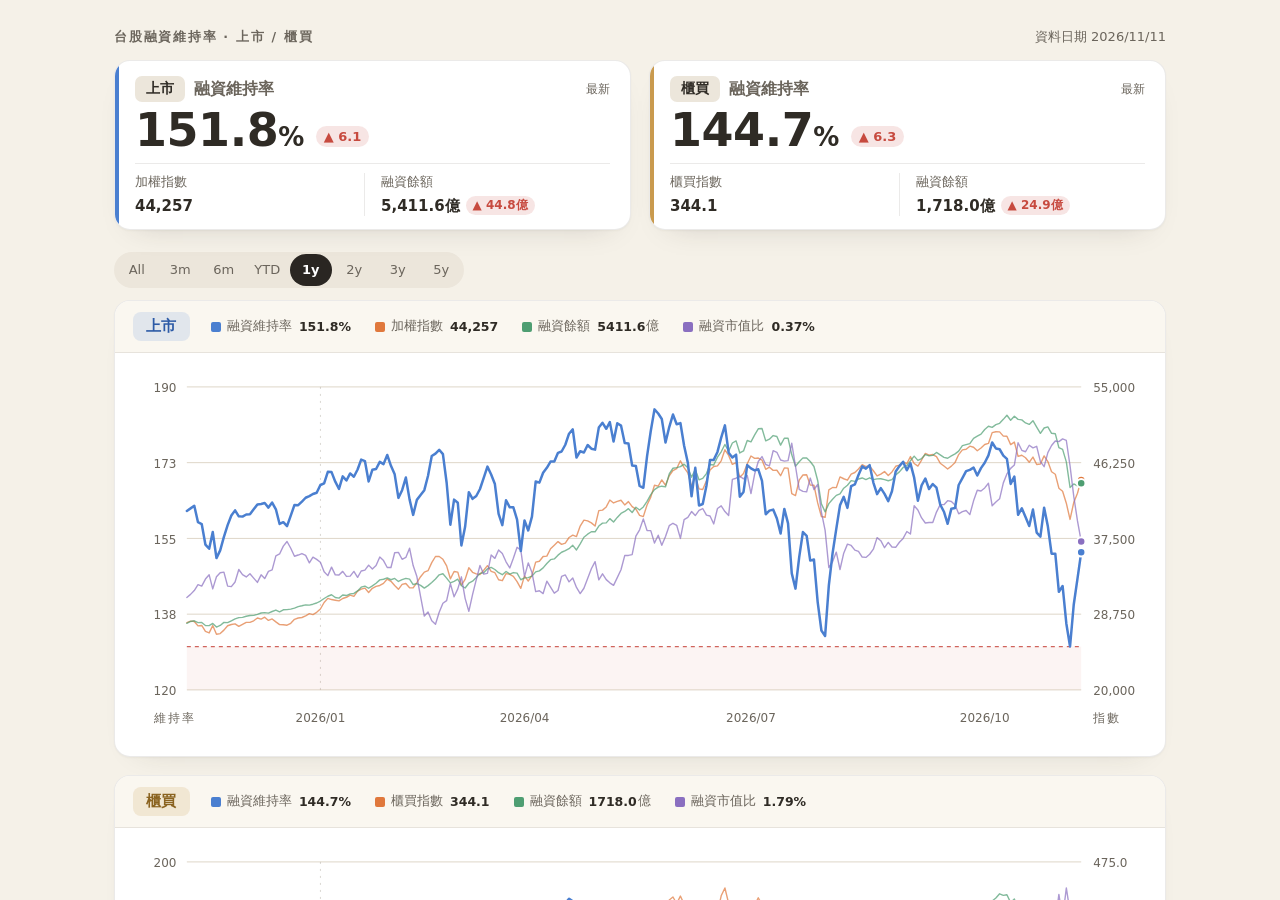
==== index.html @ 6bb7e4ce "Update margin data through 2026-11-11 (verified automatic publication)" ====
<!doctype html>
<html lang="zh-TW">
<head>
<meta charset="utf-8">
<meta name="viewport" content="width=device-width, initial-scale=1">
<meta name="referrer" content="no-referrer">
<meta name="description" content="2017 年起的台股上市與櫃買融資維持率、市場指數及融資餘額走勢。">
<meta http-equiv="Content-Security-Policy" content="default-src 'none'; script-src 'unsafe-inline' 'unsafe-eval' 'wasm-unsafe-eval' blob: data: https://cdnjs.cloudflare.com https://cdn.jsdelivr.net https://esm.sh https://fonts.bunny.net https://fonts.googleapis.com https://fonts.gstatic.com https://unpkg.com; style-src 'unsafe-inline' blob: data: https://cdnjs.cloudflare.com https://cdn.jsdelivr.net https://esm.sh https://fonts.bunny.net https://fonts.googleapis.com https://fonts.gstatic.com https://unpkg.com; img-src blob: data: https://cdnjs.cloudflare.com https://cdn.jsdelivr.net https://esm.sh https://fonts.bunny.net https://fonts.googleapis.com https://fonts.gstatic.com https://unpkg.com; font-src blob: data: https://cdnjs.cloudflare.com https://cdn.jsdelivr.net https://esm.sh https://fonts.bunny.net https://fonts.googleapis.com https://fonts.gstatic.com https://unpkg.com; media-src blob: data: https://cdnjs.cloudflare.com https://cdn.jsdelivr.net https://esm.sh https://fonts.bunny.net https://fonts.googleapis.com https://fonts.gstatic.com https://unpkg.com; worker-src blob:; connect-src blob: data:; frame-src 'self'; object-src 'none'; base-uri 'none'; form-action 'none'">
<title>台股上市櫃融資維持率</title>
<style>:root{color-scheme:light;background:#f5f1e8}html,body{margin:0}body{box-sizing:border-box;padding:0;background:#f5f1e8}iframe{display:block;width:100%;height:100vh;margin:0 auto;border:0;background:#f5f1e8}</style>
</head>
<body>
<iframe sandbox="allow-scripts" referrerpolicy="no-referrer" title="台股上市櫃融資維持率" srcdoc="&lt;!doctype html&gt;
&lt;html lang=&quot;zh-TW&quot;&gt;
&lt;head&gt;
&lt;meta charset=&quot;utf-8&quot;&gt;
&lt;meta name=&quot;viewport&quot; content=&quot;width=device-width, initial-scale=1&quot;&gt;
&lt;meta name=&quot;referrer&quot; content=&quot;no-referrer&quot;&gt;
&lt;meta http-equiv=&quot;Content-Security-Policy&quot; content=&quot;default-src &#x27;none&#x27;; script-src &#x27;unsafe-inline&#x27; &#x27;unsafe-eval&#x27; &#x27;wasm-unsafe-eval&#x27; blob: data: https://cdnjs.cloudflare.com https://cdn.jsdelivr.net https://esm.sh https://fonts.bunny.net https://fonts.googleapis.com https://fonts.gstatic.com https://unpkg.com; style-src &#x27;unsafe-inline&#x27; blob: data: https://cdnjs.cloudflare.com https://cdn.jsdelivr.net https://esm.sh https://fonts.bunny.net https://fonts.googleapis.com https://fonts.gstatic.com https://unpkg.com; img-src blob: data: https://cdnjs.cloudflare.com https://cdn.jsdelivr.net https://esm.sh https://fonts.bunny.net https://fonts.googleapis.com https://fonts.gstatic.com https://unpkg.com; font-src blob: data: https://cdnjs.cloudflare.com https://cdn.jsdelivr.net https://esm.sh https://fonts.bunny.net https://fonts.googleapis.com https://fonts.gstatic.com https://unpkg.com; media-src blob: data: https://cdnjs.cloudflare.com https://cdn.jsdelivr.net https://esm.sh https://fonts.bunny.net https://fonts.googleapis.com https://fonts.gstatic.com https://unpkg.com; worker-src blob:; connect-src blob: data:; frame-src &#x27;none&#x27;; object-src &#x27;none&#x27;; base-uri &#x27;none&#x27;; form-action &#x27;none&#x27;&quot;&gt;
&lt;title&gt;台股上市櫃融資維持率&lt;/title&gt;
&lt;style&gt;
:root { color-scheme: light; background: #f5f1e8 !important; }
  html, body { margin: 0; padding: 0; }
  *, *::before, *::after { box-sizing: border-box; }
  button, input, summary { font: inherit; }
  button:focus-visible, input:focus-visible, summary:focus-visible, a:focus-visible { outline: 2px solid #4a7fd0; outline-offset: 2px; }
  html &gt; body { background: #f5f1e8 !important; }
  #margin-maintenance-history {
    --mmc-page: #f5f1e8;
    --mmc-surface: #ffffff;
    --mmc-surface-soft: #faf7f0;
    --mmc-ink: #2f2b25;
    --mmc-ink-2: #6b655c;
    --mmc-muted: #a69f93;
    --mmc-grid: #ded6c8;
    --mmc-border: rgba(60,50,38,.10);
    --mmc-tint: #ece6db;
    --mmc-tint-hover: #e2dbcd;
    --mmc-active: #2a2622;
    --mmc-active-fg: #ffffff;
    --mmc-blue: #4a7fd0;
    --mmc-orange: #e0783c;
    --mmc-green: #4e9e72;
    --mmc-purple: #8a6fc0;
    --mmc-critical: #d0645c;
    --mmc-up: #c74a3f;
    --mmc-down: #1a9e5f;
    width: 100%; max-width: 1100px; margin: 0 auto; padding: 28px 24px 60px;
    color: var(--mmc-ink); background: var(--mmc-page); border-radius: 0;
    font-family: system-ui, -apple-system, &quot;PingFang TC&quot;, &quot;Segoe UI&quot;, sans-serif;
    font-size: 16px; line-height: normal; -webkit-font-smoothing: antialiased;
  }
  #margin-maintenance-history * { box-sizing: border-box; }
  #margin-maintenance-history .mmc-page-head {
    display: flex; align-items: baseline; justify-content: space-between; flex-wrap: wrap;
    gap: 10px; margin-bottom: 14px;
  }
  #margin-maintenance-history .mmc-kicker {
    color: var(--mmc-ink-2); font-size: 12.5px; font-weight: 600; letter-spacing: .14em;
  }
  #margin-maintenance-history .mmc-updated { color: var(--mmc-ink-2); font-size: 13px; }
  #margin-maintenance-history .mmc-latest-label { margin-left: auto; color: var(--mmc-ink-2); font-size: 12px; white-space: nowrap; }
  #margin-maintenance-history .mmc-stat-row { display: grid; grid-template-columns: 1fr 1fr; gap: 18px; margin-bottom: 22px; }
  #margin-maintenance-history .mmc-stat-card {
    position: relative; min-width: 0; padding: 15px 20px 13px; overflow: hidden;
    border: 1px solid var(--mmc-border); border-radius: 16px; background: var(--mmc-surface);
    box-shadow: 0 1px 2px rgba(47,43,37,.04), 0 14px 30px -22px rgba(47,43,37,.25);
  }
  #margin-maintenance-history .mmc-stat-listed::before,
  #margin-maintenance-history .mmc-stat-tpex::before {
    position: absolute; top: 0; bottom: 0; left: 0; width: 4px; content: &quot;&quot;;
  }
  #margin-maintenance-history .mmc-stat-listed::before { background: var(--mmc-blue); }
  #margin-maintenance-history .mmc-stat-tpex::before { background: #c99a4e; }
  #margin-maintenance-history .mmc-stat-top { display: flex; align-items: center; gap: 9px; margin-bottom: 5px; }
  #margin-maintenance-history .mmc-market-chip {
    padding: 4px 11px; border-radius: 7px; background: var(--mmc-tint);
    color: var(--mmc-ink); font-size: 14px; font-weight: 700;
  }
  #margin-maintenance-history .mmc-stat-label { color: var(--mmc-ink-2); font-size: 16px; font-weight: 600; }
  #margin-maintenance-history .mmc-stat-value-row { display: flex; align-items: flex-end; flex-wrap: wrap; gap: 12px; }
  #margin-maintenance-history .mmc-stat-value {
    font-size: 46px; font-weight: 800; line-height: 1; letter-spacing: -.01em; font-variant-numeric: tabular-nums;
  }
  #margin-maintenance-history .mmc-stat-percent { font-size: 26px; font-weight: 700; }
  #margin-maintenance-history .mmc-delta,
  #margin-maintenance-history .mmc-mini-delta {
    display: inline-flex; align-items: center; border-radius: 999px; font-weight: 700; font-variant-numeric: tabular-nums;
  }
  #margin-maintenance-history .mmc-delta { margin-bottom: 6px; padding: 3px 8px; font-size: 13px; }
  #margin-maintenance-history .mmc-mini-delta {
    flex: 0 0 auto; padding: 2px 7px; font-size: 12px; line-height: 1.2; white-space: nowrap;
  }
  #margin-maintenance-history [data-tone=&quot;up&quot;] { color: var(--mmc-up); background: rgba(199,74,63,.14); }
  #margin-maintenance-history [data-tone=&quot;down&quot;] { color: var(--mmc-down); background: rgba(26,158,95,.14); }
  #margin-maintenance-history [data-tone=&quot;flat&quot;] { color: var(--mmc-muted); background: var(--mmc-tint); }
  #margin-maintenance-history .mmc-stat-metrics { display: flex; margin-top: 10px; padding-top: 9px; border-top: 1px solid var(--mmc-border); }
  #margin-maintenance-history .mmc-stat-metric { display: flex; flex: 1; min-width: 0; flex-direction: column; gap: 4px; }
  #margin-maintenance-history .mmc-stat-metric + .mmc-stat-metric { padding-left: 16px; border-left: 1px solid var(--mmc-border); }
  #margin-maintenance-history .mmc-metric-label { color: var(--mmc-ink-2); font-size: 13px; }
  #margin-maintenance-history .mmc-stat-index,
  #margin-maintenance-history .mmc-stat-balance {
    display: flex; min-height: 21px; align-items: center; gap: 6px;
    color: var(--mmc-ink); font-size: 15px; font-weight: 700; line-height: 1.2; font-variant-numeric: tabular-nums;
  }
  #margin-maintenance-history .mmc-stat-balance strong { font-weight: 700; }
  #margin-maintenance-history .mmc-stat-balance { flex-wrap: wrap; row-gap: 4px; }
  #margin-maintenance-history .mmc-balance-total { white-space: nowrap; }
  #margin-maintenance-history .mmc-toolbar {
    display: flex; align-items: center; justify-content: space-between; flex-wrap: wrap;
    gap: 10px; margin-bottom: 12px;
  }
  #margin-maintenance-history .mmc-segmented { display: grid; grid-template-columns: repeat(8, minmax(0, 1fr)); width: min(100%, 350px); gap: 2px; padding: 2px; border-radius: 999px; background: var(--mmc-tint); }
  #margin-maintenance-history .mmc-segmented button {
    min-width: 0; min-height: 32px; border: 0; border-radius: 999px; padding: 2px; background: transparent;
    color: var(--mmc-ink-2); font-family: inherit; font-size: 13px; line-height: 1.1; cursor: pointer;
    transition: background .15s, color .15s;
  }
  #margin-maintenance-history .mmc-segmented button:hover:not(.btn-primary) { background: var(--mmc-tint-hover); }
  #margin-maintenance-history .mmc-segmented button.btn-primary { background: var(--mmc-active); color: var(--mmc-active-fg); font-weight: 600; }
  #margin-maintenance-history .mmc-segmented-small button { padding: 5px 12px; font-size: 12px; }
  #margin-maintenance-history .mmc-market-section {
    margin: 0 0 18px; padding: 20px 20px 8px; overflow: hidden;
    border: 1px solid var(--mmc-border); border-radius: 16px; background: var(--mmc-surface);
    box-shadow: 0 1px 2px rgba(47,43,37,.04), 0 14px 30px -24px rgba(47,43,37,.20);
  }
  #margin-maintenance-history .mmc-market-meta {
    display: flex; align-items: center; justify-content: flex-start; flex-wrap: wrap; gap: 12px;
    margin: -20px -20px 10px; padding: 11px 18px;
    border-bottom: 1px solid var(--mmc-border); background: var(--mmc-surface-soft);
  }
  #margin-maintenance-history .mmc-market-meta h2 { margin: 0; padding: 5px 13px; border-radius: 8px; background: var(--mmc-tint); color: var(--mmc-ink); font-size: 15px; font-weight: 800; letter-spacing: .03em; }
  #margin-maintenance-history [data-chart=&quot;twse&quot;] .mmc-market-meta h2 { background: rgba(74,127,208,.14); color: #2c5aa6; }
  #margin-maintenance-history [data-chart=&quot;tpex&quot;] .mmc-market-meta h2 { background: rgba(201,154,78,.18); color: #8a6320; }
  #margin-maintenance-history .mmc-summary { display: flex; align-items: center; justify-content: flex-start; flex-wrap: wrap; gap: 6px; color: var(--mmc-ink-2); font-size: 12.5px; font-variant-numeric: tabular-nums; }
  #margin-maintenance-history .mmc-summary span,
  #margin-maintenance-history .mmc-legend-item { display: inline-flex; align-items: center; gap: 6px; }
  #margin-maintenance-history .mmc-legend-item {
    appearance: none; margin: 0; padding: 3px 8px; border: 1px solid transparent; border-radius: 7px;
    color: inherit; background: transparent; font: inherit; font-variant-numeric: inherit; cursor: pointer;
    transition: opacity .16s ease, background-color .16s ease;
  }
  #margin-maintenance-history .mmc-legend-item:hover { background: var(--mmc-surface); }
  #margin-maintenance-history .mmc-legend-item:focus-visible { outline: 2px solid var(--mmc-blue); outline-offset: 2px; }
  #margin-maintenance-history .mmc-legend-item[aria-pressed=&quot;false&quot;] { opacity: .38; }
  #margin-maintenance-history .mmc-summary strong { margin-left: 1px; color: var(--mmc-ink); font-weight: 800; }
  #margin-maintenance-history .mmc-summary .mmc-legend-short { display: none; }
  #margin-maintenance-history .mmc-summary .mmc-balance-reading { gap: 1px; }
  #margin-maintenance-history .mmc-date { color: var(--mmc-muted); }
  #margin-maintenance-history .mmc-visually-hidden { position: absolute; width: 1px; height: 1px; padding: 0; margin: -1px; overflow: hidden; clip: rect(0 0 0 0); white-space: nowrap; border: 0; }
  #margin-maintenance-history .mmc-swatch { width: 10px; height: 10px; flex: none; border-radius: 2px; }
  #margin-maintenance-history .mmc-maint { background: var(--mmc-blue); }
  #margin-maintenance-history .mmc-index { background: var(--mmc-orange); }
  #margin-maintenance-history .mmc-balance { background: var(--mmc-green); }
  #margin-maintenance-history .mmc-ratio { background: var(--mmc-purple); }
  #margin-maintenance-history .mmc-plot { position: relative; width: 100%; }
  #margin-maintenance-history .mmc-chart { display: block; width: 100%; height: auto; overflow: visible; }
  #margin-maintenance-history .mmc-grid-line { stroke: var(--mmc-grid); stroke-width: 1; vector-effect: non-scaling-stroke; }
  #margin-maintenance-history .mmc-year-line { stroke: var(--mmc-muted); stroke-width: 1; stroke-dasharray: 2 5; opacity: .42; vector-effect: non-scaling-stroke; }
  #margin-maintenance-history .mmc-axis-label { fill: var(--mmc-ink-2); font-size: var(--mmc-axis-font, 9px); font-weight: 400; font-variant-numeric: tabular-nums; }
  #margin-maintenance-history .mmc-axis-title { fill: var(--mmc-ink-2); font-size: var(--mmc-axis-font, 9px); font-weight: 400; letter-spacing: .18em; }
  #margin-maintenance-history .mmc-line { fill: none; stroke-width: 1.3; stroke-linejoin: round; stroke-linecap: round; vector-effect: non-scaling-stroke; }
  #margin-maintenance-history .mmc-line-maint { stroke: var(--mmc-blue); stroke-width: 2.4; }
  #margin-maintenance-history .mmc-line-index { stroke: var(--mmc-orange); opacity: .7; }
  #margin-maintenance-history .mmc-line-balance { stroke: var(--mmc-green); opacity: .7; }
  #margin-maintenance-history .mmc-line-ratio { stroke: var(--mmc-purple); opacity: .7; }
  #margin-maintenance-history .mmc-risk-zone { fill: rgba(208,100,92,.07); }
  #margin-maintenance-history .mmc-alert-line { stroke: var(--mmc-critical); stroke-width: 1.2; stroke-dasharray: 4 4; vector-effect: non-scaling-stroke; }
  #margin-maintenance-history .mmc-warn-label { fill: var(--mmc-critical); font-size: 11px; font-weight: 600; }
  #margin-maintenance-history .mmc-dot { stroke: var(--mmc-surface); stroke-width: 2; vector-effect: non-scaling-stroke; }
  #margin-maintenance-history .mmc-dot-maint { fill: var(--mmc-blue); }
  #margin-maintenance-history .mmc-dot-index { fill: var(--mmc-orange); }
  #margin-maintenance-history .mmc-dot-balance { fill: var(--mmc-green); }
  #margin-maintenance-history .mmc-dot-ratio { fill: var(--mmc-purple); }
  #margin-maintenance-history .mmc-crosshair { stroke: var(--mmc-ink-2); stroke-width: 1; stroke-dasharray: 3 3; opacity: 0; }
  #margin-maintenance-history .mmc-hit {
    fill: transparent; cursor: crosshair; touch-action: pan-y; user-select: none; -webkit-user-select: none; -webkit-touch-callout: none;
  }
  #margin-maintenance-history .mmc-tooltip {
    position: fixed; left: 0; top: 0; z-index: 100; min-width: 8rem; padding: 6px 8px; visibility: hidden;
    border-radius: 7px; background: var(--mmc-ink); color: #fff; box-shadow: 0 6px 16px rgba(0,0,0,.16);
    font-size: 13px; line-height: 1.5; font-variant-numeric: tabular-nums; white-space: nowrap; pointer-events: none;
  }
  #margin-maintenance-history .mmc-tooltip strong { font-size: 13px; color: #fff; }
  @media (min-width: 701px) {
    #margin-maintenance-history .mmc-line { stroke-width: 1.4; }
    #margin-maintenance-history .mmc-line-maint { stroke-width: 2.5; }
    #margin-maintenance-history .mmc-dot { r: 3.2px; }
  }
  @media (max-width: 700px) {
    #margin-maintenance-history { padding: 24px 12px 40px; }
    #margin-maintenance-history .mmc-stat-card { padding: 15px 16px 13px; }
    #margin-maintenance-history .mmc-axis-title { display: none; }
    #margin-maintenance-history .mmc-market-section { padding: 16px 10px 10px; }
    #margin-maintenance-history .mmc-market-meta {
      display: grid; grid-template-columns: auto minmax(0, 1fr); align-items: start; justify-content: stretch; gap: 0 8px;
      margin: -16px -10px 10px; padding: 10px;
    }
    #margin-maintenance-history .mmc-market-meta h2 { grid-column: 1; grid-row: 1; }
    #margin-maintenance-history .mmc-summary {
      display: grid; grid-column: 2; grid-template-columns: repeat(2, minmax(0, 1fr));
      justify-content: stretch; gap: 0 8px; width: 100%;
    }
    #margin-maintenance-history .mmc-legend-item { min-width: 0; min-height: 32px; padding: 4px 2px; line-height: 1.1; white-space: nowrap; }
    #margin-maintenance-history .mmc-summary .mmc-legend-long { display: none; }
    #margin-maintenance-history .mmc-summary .mmc-legend-short { display: inline; }
    #margin-maintenance-history .mmc-axis-label { font-weight: 500; }
  }
  @media (max-width: 640px) {
    #margin-maintenance-history .mmc-stat-row { grid-template-columns: 1fr; }
  }
  @media (max-width: 360px) {
    #margin-maintenance-history .mmc-market-meta { grid-template-columns: auto minmax(0, 1fr); gap: 0 4px; }
    #margin-maintenance-history .mmc-market-meta h2 { padding: 4px 8px; font-size: 13px; }
    #margin-maintenance-history .mmc-summary {
      min-width: 0; grid-template-columns: repeat(2, minmax(0, 1fr)); gap: 0 4px; font-size: 11.5px;
    }
    #margin-maintenance-history .mmc-summary span,
    #margin-maintenance-history .mmc-legend-item { gap: 3px; }
    #margin-maintenance-history .mmc-legend-item { padding: 1px; }
    #margin-maintenance-history .mmc-swatch { width: 8px; height: 8px; }
  }

&lt;/style&gt;
&lt;/head&gt;
&lt;body&gt;
&lt;div id=&quot;margin-maintenance-history&quot;&gt;
  &lt;header class=&quot;mmc-page-head&quot;&gt;
    &lt;div class=&quot;mmc-kicker&quot;&gt;台股融資維持率 · 上市 / 櫃買&lt;/div&gt;
    &lt;div class=&quot;mmc-updated&quot;&gt;資料日期 2026/11/11&lt;/div&gt;
  &lt;/header&gt;

  &lt;div class=&quot;mmc-stat-row&quot; aria-label=&quot;最新數值&quot;&gt;
    &lt;article class=&quot;mmc-stat-card mmc-stat-listed&quot;&gt;
      &lt;div class=&quot;mmc-stat-top&quot;&gt;
        &lt;span class=&quot;mmc-market-chip&quot;&gt;上市&lt;/span&gt;
        &lt;span class=&quot;mmc-stat-label&quot;&gt;融資維持率&lt;/span&gt;
        &lt;span class=&quot;mmc-latest-label&quot;&gt;最新&lt;/span&gt;
      &lt;/div&gt;
      &lt;div class=&quot;mmc-stat-value-row&quot;&gt;
        &lt;div class=&quot;mmc-stat-value&quot;&gt;&lt;span data-role=&quot;stat-maint-value&quot;&gt;151.8&lt;/span&gt;&lt;span class=&quot;mmc-stat-percent&quot;&gt;%&lt;/span&gt;&lt;/div&gt;
        &lt;span class=&quot;mmc-delta&quot; data-tone=&quot;up&quot; data-role=&quot;maint-delta&quot;&gt;▲ 6.1&lt;/span&gt;
      &lt;/div&gt;
      &lt;div class=&quot;mmc-stat-metrics&quot;&gt;
        &lt;div class=&quot;mmc-stat-metric&quot;&gt;
          &lt;span class=&quot;mmc-metric-label&quot;&gt;加權指數&lt;/span&gt;
          &lt;span class=&quot;mmc-stat-index&quot;&gt;44,257&lt;/span&gt;
        &lt;/div&gt;
        &lt;div class=&quot;mmc-stat-metric&quot;&gt;
          &lt;span class=&quot;mmc-metric-label&quot;&gt;融資餘額&lt;/span&gt;
          &lt;span class=&quot;mmc-stat-balance&quot;&gt;&lt;span class=&quot;mmc-balance-total&quot;&gt;&lt;strong data-role=&quot;stat-balance-value&quot;&gt;5,411.6&lt;/strong&gt;億&lt;/span&gt;&lt;span class=&quot;mmc-mini-delta&quot; data-tone=&quot;up&quot; data-role=&quot;balance-delta&quot;&gt;▲ 44.8億&lt;/span&gt;&lt;/span&gt;
        &lt;/div&gt;
      &lt;/div&gt;
    &lt;/article&gt;
    &lt;article class=&quot;mmc-stat-card mmc-stat-tpex&quot;&gt;
      &lt;div class=&quot;mmc-stat-top&quot;&gt;
        &lt;span class=&quot;mmc-market-chip&quot;&gt;櫃買&lt;/span&gt;
        &lt;span class=&quot;mmc-stat-label&quot;&gt;融資維持率&lt;/span&gt;
        &lt;span class=&quot;mmc-latest-label&quot;&gt;最新&lt;/span&gt;
      &lt;/div&gt;
      &lt;div class=&quot;mmc-stat-value-row&quot;&gt;
        &lt;div class=&quot;mmc-stat-value&quot;&gt;&lt;span data-role=&quot;stat-maint-value&quot;&gt;144.7&lt;/span&gt;&lt;span class=&quot;mmc-stat-percent&quot;&gt;%&lt;/span&gt;&lt;/div&gt;
        &lt;span class=&quot;mmc-delta&quot; data-tone=&quot;up&quot; data-role=&quot;maint-delta&quot;&gt;▲ 6.3&lt;/span&gt;
      &lt;/div&gt;
      &lt;div class=&quot;mmc-stat-metrics&quot;&gt;
        &lt;div class=&quot;mmc-stat-metric&quot;&gt;
          &lt;span class=&quot;mmc-metric-label&quot;&gt;櫃買指數&lt;/span&gt;
          &lt;span class=&quot;mmc-stat-index&quot;&gt;344.1&lt;/span&gt;
        &lt;/div&gt;
        &lt;div class=&quot;mmc-stat-metric&quot;&gt;
          &lt;span class=&quot;mmc-metric-label&quot;&gt;融資餘額&lt;/span&gt;
          &lt;span class=&quot;mmc-stat-balance&quot;&gt;&lt;span class=&quot;mmc-balance-total&quot;&gt;&lt;strong data-role=&quot;stat-balance-value&quot;&gt;1,718.0&lt;/strong&gt;億&lt;/span&gt;&lt;span class=&quot;mmc-mini-delta&quot; data-tone=&quot;up&quot; data-role=&quot;balance-delta&quot;&gt;▲ 24.9億&lt;/span&gt;&lt;/span&gt;
        &lt;/div&gt;
      &lt;/div&gt;
    &lt;/article&gt;
  &lt;/div&gt;

  &lt;div class=&quot;mmc-toolbar&quot;&gt;
    &lt;div class=&quot;mmc-segmented&quot; role=&quot;group&quot; aria-label=&quot;期間&quot;&gt;
      &lt;button type=&quot;button&quot; class=&quot;btn&quot; data-range=&quot;all&quot; aria-pressed=&quot;false&quot;&gt;All&lt;/button&gt;
      &lt;button type=&quot;button&quot; class=&quot;btn&quot; data-range=&quot;3m&quot; aria-pressed=&quot;false&quot;&gt;3m&lt;/button&gt;
      &lt;button type=&quot;button&quot; class=&quot;btn&quot; data-range=&quot;6m&quot; aria-pressed=&quot;false&quot;&gt;6m&lt;/button&gt;
      &lt;button type=&quot;button&quot; class=&quot;btn&quot; data-range=&quot;ytd&quot; aria-pressed=&quot;false&quot;&gt;YTD&lt;/button&gt;
      &lt;button type=&quot;button&quot; class=&quot;btn btn-primary&quot; data-range=&quot;1y&quot; aria-pressed=&quot;true&quot;&gt;1y&lt;/button&gt;
      &lt;button type=&quot;button&quot; class=&quot;btn&quot; data-range=&quot;2y&quot; aria-pressed=&quot;false&quot;&gt;2y&lt;/button&gt;
      &lt;button type=&quot;button&quot; class=&quot;btn&quot; data-range=&quot;3y&quot; aria-pressed=&quot;false&quot;&gt;3y&lt;/button&gt;
      &lt;button type=&quot;button&quot; class=&quot;btn&quot; data-range=&quot;5y&quot; aria-pressed=&quot;false&quot;&gt;5y&lt;/button&gt;
    &lt;/div&gt;
  &lt;/div&gt;

  &lt;section class=&quot;mmc-market-section&quot; data-chart=&quot;twse&quot; aria-labelledby=&quot;mmc-twse-heading&quot;&gt;
    &lt;div class=&quot;mmc-market-meta&quot;&gt;
      &lt;h2 id=&quot;mmc-twse-heading&quot;&gt;上市&lt;/h2&gt;
      &lt;div class=&quot;mmc-summary&quot; aria-label=&quot;上市圖例與目前數值&quot;&gt;
        &lt;span data-role=&quot;date&quot; class=&quot;mmc-date mmc-visually-hidden&quot;&gt;2026/11/11&lt;/span&gt;
        &lt;button type=&quot;button&quot; class=&quot;mmc-legend-item&quot; data-series=&quot;maint&quot; aria-pressed=&quot;true&quot; aria-label=&quot;切換上市融資維持率&quot;&gt;&lt;i class=&quot;mmc-swatch mmc-maint&quot;&gt;&lt;/i&gt;&lt;span class=&quot;mmc-legend-long&quot;&gt;融資維持率&lt;/span&gt;&lt;span class=&quot;mmc-legend-short&quot;&gt;維持率&lt;/span&gt;&lt;strong data-role=&quot;maint-value&quot;&gt;151.8%&lt;/strong&gt;&lt;/button&gt;
        &lt;button type=&quot;button&quot; class=&quot;mmc-legend-item&quot; data-series=&quot;index&quot; aria-pressed=&quot;true&quot; aria-label=&quot;切換加權指數&quot;&gt;&lt;i class=&quot;mmc-swatch mmc-index&quot;&gt;&lt;/i&gt;&lt;span class=&quot;mmc-legend-long&quot;&gt;加權指數&lt;/span&gt;&lt;span class=&quot;mmc-legend-short&quot;&gt;指數&lt;/span&gt;&lt;strong data-role=&quot;index-value&quot;&gt;44,257&lt;/strong&gt;&lt;/button&gt;
        &lt;button type=&quot;button&quot; class=&quot;mmc-legend-item&quot; data-series=&quot;balance&quot; aria-pressed=&quot;true&quot; aria-label=&quot;切換上市融資餘額&quot;&gt;&lt;i class=&quot;mmc-swatch mmc-balance&quot;&gt;&lt;/i&gt;&lt;span class=&quot;mmc-legend-long&quot;&gt;融資餘額&lt;/span&gt;&lt;span class=&quot;mmc-legend-short&quot;&gt;餘額&lt;/span&gt;&lt;span class=&quot;mmc-balance-reading&quot;&gt;&lt;strong data-role=&quot;balance-value&quot;&gt;5411.6&lt;/strong&gt;億&lt;/span&gt;&lt;/button&gt;
        &lt;button type=&quot;button&quot; class=&quot;mmc-legend-item&quot; data-series=&quot;ratio&quot; aria-pressed=&quot;true&quot; aria-label=&quot;切換上市融資市值比&quot;&gt;&lt;i class=&quot;mmc-swatch mmc-ratio&quot;&gt;&lt;/i&gt;&lt;span class=&quot;mmc-legend-long&quot;&gt;融資市值比&lt;/span&gt;&lt;span class=&quot;mmc-legend-short&quot;&gt;市值比&lt;/span&gt;&lt;strong data-role=&quot;ratio-value&quot;&gt;0.37%&lt;/strong&gt;&lt;/button&gt;
      &lt;/div&gt;
    &lt;/div&gt;
    &lt;div class=&quot;mmc-plot&quot; data-role=&quot;plot&quot;&gt;
      &lt;svg class=&quot;mmc-chart&quot; data-role=&quot;svg&quot; viewBox=&quot;0 0 760 300&quot; role=&quot;img&quot; aria-label=&quot;上市融資維持率、加權指數、融資餘額與融資市值比走勢&quot; aria-describedby=&quot;mmc-twse-desc&quot;&gt;
        &lt;desc id=&quot;mmc-twse-desc&quot;&gt;上市融資維持率估值、加權指數、融資餘額與融資市值比，自2017年7月3日起。&lt;/desc&gt;
        &lt;g data-role=&quot;grid&quot;&gt;&lt;/g&gt;&lt;g data-role=&quot;axes&quot;&gt;&lt;/g&gt;
        &lt;rect data-role=&quot;risk-zone&quot; class=&quot;mmc-risk-zone&quot;&gt;&lt;/rect&gt;
        &lt;line data-role=&quot;alert-line&quot; class=&quot;mmc-alert-line&quot;&gt;&lt;/line&gt;
        &lt;text data-role=&quot;alert-label&quot; class=&quot;mmc-warn-label&quot;&gt;&lt;/text&gt;
        &lt;path data-role=&quot;index-path&quot; class=&quot;mmc-line mmc-line-index&quot;&gt;&lt;/path&gt;
        &lt;path data-role=&quot;balance-path&quot; class=&quot;mmc-line mmc-line-balance&quot;&gt;&lt;/path&gt;
        &lt;path data-role=&quot;ratio-path&quot; class=&quot;mmc-line mmc-line-ratio&quot;&gt;&lt;/path&gt;
        &lt;path data-role=&quot;maint-path&quot; class=&quot;mmc-line mmc-line-maint&quot;&gt;&lt;/path&gt;
        &lt;circle data-role=&quot;index-dot&quot; class=&quot;mmc-dot mmc-dot-index&quot; r=&quot;4&quot;&gt;&lt;/circle&gt;
        &lt;circle data-role=&quot;balance-dot&quot; class=&quot;mmc-dot mmc-dot-balance&quot; r=&quot;4&quot;&gt;&lt;/circle&gt;
        &lt;circle data-role=&quot;ratio-dot&quot; class=&quot;mmc-dot mmc-dot-ratio&quot; r=&quot;4&quot;&gt;&lt;/circle&gt;
        &lt;circle data-role=&quot;maint-dot&quot; class=&quot;mmc-dot mmc-dot-maint&quot; r=&quot;5&quot;&gt;&lt;/circle&gt;
        &lt;line data-role=&quot;crosshair&quot; class=&quot;mmc-crosshair&quot;&gt;&lt;/line&gt;
        &lt;rect data-role=&quot;hit&quot; class=&quot;mmc-hit&quot; x=&quot;58&quot; y=&quot;18&quot; width=&quot;644&quot; height=&quot;228&quot;&gt;&lt;/rect&gt;
      &lt;/svg&gt;
      &lt;div data-role=&quot;tooltip&quot; class=&quot;mmc-tooltip&quot; aria-hidden=&quot;true&quot;&gt;&lt;/div&gt;
    &lt;/div&gt;
  &lt;/section&gt;

  &lt;section class=&quot;mmc-market-section&quot; data-chart=&quot;tpex&quot; aria-labelledby=&quot;mmc-tpex-heading&quot;&gt;
    &lt;div class=&quot;mmc-market-meta&quot;&gt;
      &lt;h2 id=&quot;mmc-tpex-heading&quot;&gt;櫃買&lt;/h2&gt;
      &lt;div class=&quot;mmc-summary&quot; aria-label=&quot;櫃買圖例與目前數值&quot;&gt;
        &lt;span data-role=&quot;date&quot; class=&quot;mmc-date mmc-visually-hidden&quot;&gt;2026/11/11&lt;/span&gt;
        &lt;button type=&quot;button&quot; class=&quot;mmc-legend-item&quot; data-series=&quot;maint&quot; aria-pressed=&quot;true&quot; aria-label=&quot;切換櫃買融資維持率&quot;&gt;&lt;i class=&quot;mmc-swatch mmc-maint&quot;&gt;&lt;/i&gt;&lt;span class=&quot;mmc-legend-long&quot;&gt;融資維持率&lt;/span&gt;&lt;span class=&quot;mmc-legend-short&quot;&gt;維持率&lt;/span&gt;&lt;strong data-role=&quot;maint-value&quot;&gt;144.7%&lt;/strong&gt;&lt;/button&gt;
        &lt;button type=&quot;button&quot; class=&quot;mmc-legend-item&quot; data-series=&quot;index&quot; aria-pressed=&quot;true&quot; aria-label=&quot;切換櫃買指數&quot;&gt;&lt;i class=&quot;mmc-swatch mmc-index&quot;&gt;&lt;/i&gt;&lt;span class=&quot;mmc-legend-long&quot;&gt;櫃買指數&lt;/span&gt;&lt;span class=&quot;mmc-legend-short&quot;&gt;指數&lt;/span&gt;&lt;strong data-role=&quot;index-value&quot;&gt;344.1&lt;/strong&gt;&lt;/button&gt;
        &lt;button type=&quot;button&quot; class=&quot;mmc-legend-item&quot; data-series=&quot;balance&quot; aria-pressed=&quot;true&quot; aria-label=&quot;切換櫃買融資餘額&quot;&gt;&lt;i class=&quot;mmc-swatch mmc-balance&quot;&gt;&lt;/i&gt;&lt;span class=&quot;mmc-legend-long&quot;&gt;融資餘額&lt;/span&gt;&lt;span class=&quot;mmc-legend-short&quot;&gt;餘額&lt;/span&gt;&lt;span class=&quot;mmc-balance-reading&quot;&gt;&lt;strong data-role=&quot;balance-value&quot;&gt;1718.0&lt;/strong&gt;億&lt;/span&gt;&lt;/button&gt;
        &lt;button type=&quot;button&quot; class=&quot;mmc-legend-item&quot; data-series=&quot;ratio&quot; aria-pressed=&quot;true&quot; aria-label=&quot;切換櫃買融資市值比&quot;&gt;&lt;i class=&quot;mmc-swatch mmc-ratio&quot;&gt;&lt;/i&gt;&lt;span class=&quot;mmc-legend-long&quot;&gt;融資市值比&lt;/span&gt;&lt;span class=&quot;mmc-legend-short&quot;&gt;市值比&lt;/span&gt;&lt;strong data-role=&quot;ratio-value&quot;&gt;1.79%&lt;/strong&gt;&lt;/button&gt;
      &lt;/div&gt;
    &lt;/div&gt;
    &lt;div class=&quot;mmc-plot&quot; data-role=&quot;plot&quot;&gt;
      &lt;svg class=&quot;mmc-chart&quot; data-role=&quot;svg&quot; viewBox=&quot;0 0 760 300&quot; role=&quot;img&quot; aria-label=&quot;櫃買融資維持率、櫃買指數、融資餘額與融資市值比走勢&quot; aria-describedby=&quot;mmc-tpex-desc&quot;&gt;
        &lt;desc id=&quot;mmc-tpex-desc&quot;&gt;櫃買融資維持率估值、櫃買指數、融資餘額與融資市值比，自2017年7月3日起。&lt;/desc&gt;
        &lt;g data-role=&quot;grid&quot;&gt;&lt;/g&gt;&lt;g data-role=&quot;axes&quot;&gt;&lt;/g&gt;
        &lt;rect data-role=&quot;risk-zone&quot; class=&quot;mmc-risk-zone&quot;&gt;&lt;/rect&gt;
        &lt;line data-role=&quot;alert-line&quot; class=&quot;mmc-alert-line&quot;&gt;&lt;/line&gt;
        &lt;text data-role=&quot;alert-label&quot; class=&quot;mmc-warn-label&quot;&gt;&lt;/text&gt;
        &lt;path data-role=&quot;index-path&quot; class=&quot;mmc-line mmc-line-index&quot;&gt;&lt;/path&gt;
        &lt;path data-role=&quot;balance-path&quot; class=&quot;mmc-line mmc-line-balance&quot;&gt;&lt;/path&gt;
        &lt;path data-role=&quot;ratio-path&quot; class=&quot;mmc-line mmc-line-ratio&quot;&gt;&lt;/path&gt;
        &lt;path data-role=&quot;maint-path&quot; class=&quot;mmc-line mmc-line-maint&quot;&gt;&lt;/path&gt;
        &lt;circle data-role=&quot;index-dot&quot; class=&quot;mmc-dot mmc-dot-index&quot; r=&quot;4&quot;&gt;&lt;/circle&gt;
        &lt;circle data-role=&quot;balance-dot&quot; class=&quot;mmc-dot mmc-dot-balance&quot; r=&quot;4&quot;&gt;&lt;/circle&gt;
        &lt;circle data-role=&quot;ratio-dot&quot; class=&quot;mmc-dot mmc-dot-ratio&quot; r=&quot;4&quot;&gt;&lt;/circle&gt;
        &lt;circle data-role=&quot;maint-dot&quot; class=&quot;mmc-dot mmc-dot-maint&quot; r=&quot;5&quot;&gt;&lt;/circle&gt;
        &lt;line data-role=&quot;crosshair&quot; class=&quot;mmc-crosshair&quot;&gt;&lt;/line&gt;
        &lt;rect data-role=&quot;hit&quot; class=&quot;mmc-hit&quot; x=&quot;58&quot; y=&quot;18&quot; width=&quot;644&quot; height=&quot;228&quot;&gt;&lt;/rect&gt;
      &lt;/svg&gt;
      &lt;div data-role=&quot;tooltip&quot; class=&quot;mmc-tooltip&quot; aria-hidden=&quot;true&quot;&gt;&lt;/div&gt;
    &lt;/div&gt;
  &lt;/section&gt;

&lt;/div&gt;

&lt;script&gt;
(() =&gt; {
  const root = document.getElementById(&#x27;margin-maintenance-history&#x27;);
  const data = [{&quot;d&quot;:&quot;2017-07-03&quot;,&quot;tw&quot;:167.18,&quot;ti&quot;:10412.79,&quot;tb&quot;:1463.0,&quot;tr&quot;:0.4745,&quot;ot&quot;:160.75,&quot;oi&quot;:135.49,&quot;ob&quot;:646.83,&quot;or&quot;:2.1483},{&quot;d&quot;:&quot;2017-07-04&quot;,&quot;tw&quot;:166.08,&quot;ti&quot;:10347.78,&quot;tb&quot;:1465.3,&quot;tr&quot;:0.478,&quot;ot&quot;:160.04,&quot;oi&quot;:135.13,&quot;ob&quot;:645.69,&quot;or&quot;:2.1501},{&quot;d&quot;:&quot;2017-07-05&quot;,&quot;tw&quot;:166.37,&quot;ti&quot;:10404.79,&quot;tb&quot;:1468.65,&quot;tr&quot;:0.4764,&quot;ot&quot;:160.51,&quot;oi&quot;:135.15,&quot;ob&quot;:646.42,&quot;or&quot;:2.1523},{&quot;d&quot;:&quot;2017-07-06&quot;,&quot;tw&quot;:166.77,&quot;ti&quot;:10368.2,&quot;tb&quot;:1463.96,&quot;tr&quot;:0.4765,&quot;ot&quot;:160.9,&quot;oi&quot;:135.13,&quot;ob&quot;:646.32,&quot;or&quot;:2.1524},{&quot;d&quot;:&quot;2017-07-07&quot;,&quot;tw&quot;:165.44,&quot;ti&quot;:10297.25,&quot;tb&quot;:1463.01,&quot;tr&quot;:0.4796,&quot;ot&quot;:159.64,&quot;oi&quot;:134.17,&quot;ob&quot;:645.21,&quot;or&quot;:2.1641},{&quot;d&quot;:&quot;2017-07-10&quot;,&quot;tw&quot;:164.66,&quot;ti&quot;:10289.91,&quot;tb&quot;:1456.92,&quot;tr&quot;:0.4779,&quot;ot&quot;:159.26,&quot;oi&quot;:133.86,&quot;ob&quot;:640.96,&quot;or&quot;:2.1547},{&quot;d&quot;:&quot;2017-07-11&quot;,&quot;tw&quot;:165.26,&quot;ti&quot;:10415.57,&quot;tb&quot;:1448.1,&quot;tr&quot;:0.469,&quot;ot&quot;:159.4,&quot;oi&quot;:133.99,&quot;ob&quot;:639.52,&quot;or&quot;:2.1477},{&quot;d&quot;:&quot;2017-07-12&quot;,&quot;tw&quot;:166.34,&quot;ti&quot;:10420.68,&quot;tb&quot;:1446.65,&quot;tr&quot;:0.4684,&quot;ot&quot;:160.87,&quot;oi&quot;:135.03,&quot;ob&quot;:637.15,&quot;or&quot;:2.1233},{&quot;d&quot;:&quot;2017-07-13&quot;,&quot;tw&quot;:166.35,&quot;ti&quot;:10460.15,&quot;tb&quot;:1453.18,&quot;tr&quot;:0.4691,&quot;ot&quot;:161.68,&quot;oi&quot;:135.55,&quot;ob&quot;:637.57,&quot;or&quot;:2.1166},{&quot;d&quot;:&quot;2017-07-14&quot;,&quot;tw&quot;:166.55,&quot;ti&quot;:10443.91,&quot;tb&quot;:1454.82,&quot;tr&quot;:0.4701,&quot;ot&quot;:162.82,&quot;oi&quot;:136.64,&quot;ob&quot;:638.47,&quot;or&quot;:2.1025},{&quot;d&quot;:&quot;2017-07-17&quot;,&quot;tw&quot;:166.68,&quot;ti&quot;:10457.54,&quot;tb&quot;:1450.12,&quot;tr&quot;:0.468,&quot;ot&quot;:162.97,&quot;oi&quot;:136.9,&quot;ob&quot;:640.85,&quot;or&quot;:2.1065},{&quot;d&quot;:&quot;2017-07-18&quot;,&quot;tw&quot;:167.34,&quot;ti&quot;:10481.26,&quot;tb&quot;:1457.42,&quot;tr&quot;:0.4691,&quot;ot&quot;:163.73,&quot;oi&quot;:137.99,&quot;ob&quot;:641.48,&quot;or&quot;:2.0916},{&quot;d&quot;:&quot;2017-07-19&quot;,&quot;tw&quot;:167.24,&quot;ti&quot;:10506.1,&quot;tb&quot;:1450.86,&quot;tr&quot;:0.4661,&quot;ot&quot;:163.97,&quot;oi&quot;:137.89,&quot;ob&quot;:644.53,&quot;or&quot;:2.103},{&quot;d&quot;:&quot;2017-07-20&quot;,&quot;tw&quot;:166.64,&quot;ti&quot;:10499.36,&quot;tb&quot;:1452.62,&quot;tr&quot;:0.4669,&quot;ot&quot;:164.23,&quot;oi&quot;:138.16,&quot;ob&quot;:648.02,&quot;or&quot;:2.11},{&quot;d&quot;:&quot;2017-07-21&quot;,&quot;tw&quot;:166.14,&quot;ti&quot;:10436.7,&quot;tb&quot;:1458.28,&quot;tr&quot;:0.4716,&quot;ot&quot;:163.98,&quot;oi&quot;:138.61,&quot;ob&quot;:649.04,&quot;or&quot;:2.1064},{&quot;d&quot;:&quot;2017-07-24&quot;,&quot;tw&quot;:166.3,&quot;ti&quot;:10461.28,&quot;tb&quot;:1461.91,&quot;tr&quot;:0.4717,&quot;ot&quot;:163.52,&quot;oi&quot;:138.55,&quot;ob&quot;:649.13,&quot;or&quot;:2.1072},{&quot;d&quot;:&quot;2017-07-25&quot;,&quot;tw&quot;:167.28,&quot;ti&quot;:10463.15,&quot;tb&quot;:1461.39,&quot;tr&quot;:0.4714,&quot;ot&quot;:164.72,&quot;oi&quot;:139.23,&quot;ob&quot;:651.41,&quot;or&quot;:2.1041},{&quot;d&quot;:&quot;2017-07-26&quot;,&quot;tw&quot;:166.62,&quot;ti&quot;:10419.11,&quot;tb&quot;:1463.5,&quot;tr&quot;:0.4739,&quot;ot&quot;:164.65,&quot;oi&quot;:139.95,&quot;ob&quot;:655.68,&quot;or&quot;:2.1069},{&quot;d&quot;:&quot;2017-07-27&quot;,&quot;tw&quot;:167.78,&quot;ti&quot;:10508.37,&quot;tb&quot;:1468.83,&quot;tr&quot;:0.4817,&quot;ot&quot;:165.06,&quot;oi&quot;:140.23,&quot;ob&quot;:661.22,&quot;or&quot;:2.1206},{&quot;d&quot;:&quot;2017-07-28&quot;,&quot;tw&quot;:166.12,&quot;ti&quot;:10423.05,&quot;tb&quot;:1467.79,&quot;tr&quot;:0.4753,&quot;ot&quot;:162.82,&quot;oi&quot;:138.9,&quot;ob&quot;:662.69,&quot;or&quot;:2.1457},{&quot;d&quot;:&quot;2017-07-31&quot;,&quot;tw&quot;:166.43,&quot;ti&quot;:10427.33,&quot;tb&quot;:1470.46,&quot;tr&quot;:0.4757,&quot;ot&quot;:163.19,&quot;oi&quot;:139.17,&quot;ob&quot;:665.34,&quot;or&quot;:2.15},{&quot;d&quot;:&quot;2017-08-01&quot;,&quot;tw&quot;:166.99,&quot;ti&quot;:10437.29,&quot;tb&quot;:1477.66,&quot;tr&quot;:0.4779,&quot;ot&quot;:163.77,&quot;oi&quot;:139.29,&quot;ob&quot;:669.71,&quot;or&quot;:2.1618},{&quot;d&quot;:&quot;2017-08-02&quot;,&quot;tw&quot;:167.42,&quot;ti&quot;:10519.27,&quot;tb&quot;:1478.31,&quot;tr&quot;:0.4742,&quot;ot&quot;:164.02,&quot;oi&quot;:139.71,&quot;ob&quot;:673.21,&quot;or&quot;:2.1666},{&quot;d&quot;:&quot;2017-08-03&quot;,&quot;tw&quot;:166.66,&quot;ti&quot;:10469.88,&quot;tb&quot;:1488.27,&quot;tr&quot;:0.4798,&quot;ot&quot;:163.26,&quot;oi&quot;:139.36,&quot;ob&quot;:673.03,&quot;or&quot;:2.1715},{&quot;d&quot;:&quot;2017-08-04&quot;,&quot;tw&quot;:167.7,&quot;ti&quot;:10506.56,&quot;tb&quot;:1496.8,&quot;tr&quot;:0.4808,&quot;ot&quot;:163.78,&quot;oi&quot;:139.46,&quot;ob&quot;:677.71,&quot;or&quot;:2.1849},{&quot;d&quot;:&quot;2017-08-07&quot;,&quot;tw&quot;:169.0,&quot;ti&quot;:10579.38,&quot;tb&quot;:1507.14,&quot;tr&quot;:0.4817,&quot;ot&quot;:165.46,&quot;oi&quot;:140.54,&quot;ob&quot;:682.52,&quot;or&quot;:2.1835},{&quot;d&quot;:&quot;2017-08-08&quot;,&quot;tw&quot;:166.82,&quot;ti&quot;:10568.97,&quot;tb&quot;:1507.03,&quot;tr&quot;:0.4822,&quot;ot&quot;:163.21,&quot;oi&quot;:139.76,&quot;ob&quot;:682.6,&quot;or&quot;:2.196},{&quot;d&quot;:&quot;2017-08-09&quot;,&quot;tw&quot;:165.39,&quot;ti&quot;:10470.38,&quot;tb&quot;:1503.61,&quot;tr&quot;:0.486,&quot;ot&quot;:160.87,&quot;oi&quot;:137.73,&quot;ob&quot;:684.08,&quot;or&quot;:2.2331},{&quot;d&quot;:&quot;2017-08-10&quot;,&quot;tw&quot;:161.29,&quot;ti&quot;:10329.74,&quot;tb&quot;:1479.03,&quot;tr&quot;:0.4845,&quot;ot&quot;:156.37,&quot;oi&quot;:134.72,&quot;ob&quot;:675.38,&quot;or&quot;:2.2539},{&quot;d&quot;:&quot;2017-08-11&quot;,&quot;tw&quot;:162.61,&quot;ti&quot;:10329.57,&quot;tb&quot;:1478.75,&quot;tr&quot;:0.4844,&quot;ot&quot;:156.94,&quot;oi&quot;:134.68,&quot;ob&quot;:672.8,&quot;or&quot;:2.246},{&quot;d&quot;:&quot;2017-08-14&quot;,&quot;tw&quot;:158.7,&quot;ti&quot;:10225.28,&quot;tb&quot;:1462.16,&quot;tr&quot;:0.4838,&quot;ot&quot;:151.94,&quot;oi&quot;:131.3,&quot;ob&quot;:661.46,&quot;or&quot;:2.2649},{&quot;d&quot;:&quot;2017-08-15&quot;,&quot;tw&quot;:160.99,&quot;ti&quot;:10311.16,&quot;tb&quot;:1458.75,&quot;tr&quot;:0.4799,&quot;ot&quot;:154.87,&quot;oi&quot;:133.07,&quot;ob&quot;:661.67,&quot;or&quot;:2.2354},{&quot;d&quot;:&quot;2017-08-16&quot;,&quot;tw&quot;:161.7,&quot;ti&quot;:10290.39,&quot;tb&quot;:1466.7,&quot;tr&quot;:0.4833,&quot;ot&quot;:156.16,&quot;oi&quot;:133.78,&quot;ob&quot;:661.28,&quot;or&quot;:2.2223},{&quot;d&quot;:&quot;2017-08-17&quot;,&quot;tw&quot;:164.01,&quot;ti&quot;:10369.37,&quot;tb&quot;:1473.52,&quot;tr&quot;:0.4821,&quot;ot&quot;:158.87,&quot;oi&quot;:135.47,&quot;ob&quot;:664.8,&quot;or&quot;:2.2078},{&quot;d&quot;:&quot;2017-08-18&quot;,&quot;tw&quot;:163.27,&quot;ti&quot;:10321.33,&quot;tb&quot;:1478.75,&quot;tr&quot;:0.4847,&quot;ot&quot;:158.82,&quot;oi&quot;:135.34,&quot;ob&quot;:668.01,&quot;or&quot;:2.2219},{&quot;d&quot;:&quot;2017-08-21&quot;,&quot;tw&quot;:163.73,&quot;ti&quot;:10326.39,&quot;tb&quot;:1484.43,&quot;tr&quot;:0.486,&quot;ot&quot;:159.93,&quot;oi&quot;:135.96,&quot;ob&quot;:671.2,&quot;or&quot;:2.2223},{&quot;d&quot;:&quot;2017-08-22&quot;,&quot;tw&quot;:165.2,&quot;ti&quot;:10392.07,&quot;tb&quot;:1492.2,&quot;tr&quot;:0.4856,&quot;ot&quot;:159.77,&quot;oi&quot;:136.44,&quot;ob&quot;:670.32,&quot;or&quot;:2.2158},{&quot;d&quot;:&quot;2017-08-23&quot;,&quot;tw&quot;:165.75,&quot;ti&quot;:10406.81,&quot;tb&quot;:1493.07,&quot;tr&quot;:0.4853,&quot;ot&quot;:160.45,&quot;oi&quot;:136.79,&quot;ob&quot;:672.01,&quot;or&quot;:2.2153},{&quot;d&quot;:&quot;2017-08-24&quot;,&quot;tw&quot;:166.85,&quot;ti&quot;:10488.96,&quot;tb&quot;:1494.74,&quot;tr&quot;:0.4824,&quot;ot&quot;:161.36,&quot;oi&quot;:137.63,&quot;ob&quot;:674.25,&quot;or&quot;:2.2106},{&quot;d&quot;:&quot;2017-08-25&quot;,&quot;tw&quot;:167.32,&quot;ti&quot;:10515.51,&quot;tb&quot;:1500.54,&quot;tr&quot;:0.4832,&quot;ot&quot;:161.53,&quot;oi&quot;:138.15,&quot;ob&quot;:678.17,&quot;or&quot;:2.2137},{&quot;d&quot;:&quot;2017-08-28&quot;,&quot;tw&quot;:168.06,&quot;ti&quot;:10525.98,&quot;tb&quot;:1510.34,&quot;tr&quot;:0.4847,&quot;ot&quot;:162.37,&quot;oi&quot;:138.61,&quot;ob&quot;:681.12,&quot;or&quot;:2.2159},{&quot;d&quot;:&quot;2017-08-29&quot;,&quot;tw&quot;:167.29,&quot;ti&quot;:10496.57,&quot;tb&quot;:1524.37,&quot;tr&quot;:0.4905,&quot;ot&quot;:161.61,&quot;oi&quot;:138.5,&quot;ob&quot;:684.2,&quot;or&quot;:2.2276},{&quot;d&quot;:&quot;2017-08-30&quot;,&quot;tw&quot;:167.89,&quot;ti&quot;:10569.4,&quot;tb&quot;:1538.27,&quot;tr&quot;:0.4915,&quot;ot&quot;:162.08,&quot;oi&quot;:138.94,&quot;ob&quot;:689.56,&quot;or&quot;:2.2361},{&quot;d&quot;:&quot;2017-08-31&quot;,&quot;tw&quot;:168.26,&quot;ti&quot;:10585.78,&quot;tb&quot;:1550.93,&quot;tr&quot;:0.495,&quot;ot&quot;:162.76,&quot;oi&quot;:139.93,&quot;ob&quot;:690.11,&quot;or&quot;:2.222},{&quot;d&quot;:&quot;2017-09-01&quot;,&quot;tw&quot;:169.31,&quot;ti&quot;:10594.82,&quot;tb&quot;:1561.07,&quot;tr&quot;:0.497,&quot;ot&quot;:163.97,&quot;oi&quot;:140.8,&quot;ob&quot;:693.59,&quot;or&quot;:2.2162},{&quot;d&quot;:&quot;2017-09-04&quot;,&quot;tw&quot;:168.16,&quot;ti&quot;:10569.87,&quot;tb&quot;:1562.31,&quot;tr&quot;:0.499,&quot;ot&quot;:163.64,&quot;oi&quot;:140.24,&quot;ob&quot;:695.31,&quot;or&quot;:2.2284},{&quot;d&quot;:&quot;2017-09-05&quot;,&quot;tw&quot;:169.72,&quot;ti&quot;:10617.84,&quot;tb&quot;:1574.7,&quot;tr&quot;:0.5002,&quot;ot&quot;:166.06,&quot;oi&quot;:141.98,&quot;ob&quot;:700.93,&quot;or&quot;:2.2189},{&quot;d&quot;:&quot;2017-09-06&quot;,&quot;tw&quot;:168.2,&quot;ti&quot;:10547.86,&quot;tb&quot;:1574.08,&quot;tr&quot;:0.5033,&quot;ot&quot;:165.04,&quot;oi&quot;:141.62,&quot;ob&quot;:701.37,&quot;or&quot;:2.2252},{&quot;d&quot;:&quot;2017-09-07&quot;,&quot;tw&quot;:166.24,&quot;ti&quot;:10538.51,&quot;tb&quot;:1575.61,&quot;tr&quot;:0.5053,&quot;ot&quot;:162.5,&quot;oi&quot;:140.55,&quot;ob&quot;:695.34,&quot;or&quot;:2.2273},{&quot;d&quot;:&quot;2017-09-08&quot;,&quot;tw&quot;:168.41,&quot;ti&quot;:10609.95,&quot;tb&quot;:1598.71,&quot;tr&quot;:0.5078,&quot;ot&quot;:164.53,&quot;oi&quot;:141.9,&quot;ob&quot;:689.72,&quot;or&quot;:2.1944},{&quot;d&quot;:&quot;2017-09-11&quot;,&quot;tw&quot;:166.98,&quot;ti&quot;:10572.16,&quot;tb&quot;:1610.79,&quot;tr&quot;:0.5134,&quot;ot&quot;:163.88,&quot;oi&quot;:141.46,&quot;ob&quot;:690.69,&quot;or&quot;:2.2045},{&quot;d&quot;:&quot;2017-09-12&quot;,&quot;tw&quot;:166.61,&quot;ti&quot;:10610.35,&quot;tb&quot;:1621.48,&quot;tr&quot;:0.5152,&quot;ot&quot;:163.62,&quot;oi&quot;:141.81,&quot;ob&quot;:688.93,&quot;or&quot;:2.1935},{&quot;d&quot;:&quot;2017-09-13&quot;,&quot;tw&quot;:165.13,&quot;ti&quot;:10532.88,&quot;tb&quot;:1625.86,&quot;tr&quot;:0.5201,&quot;ot&quot;:162.48,&quot;oi&quot;:141.25,&quot;ob&quot;:688.14,&quot;or&quot;:2.1996},{&quot;d&quot;:&quot;2017-09-14&quot;,&quot;tw&quot;:165.95,&quot;ti&quot;:10553.57,&quot;tb&quot;:1633.44,&quot;tr&quot;:0.5221,&quot;ot&quot;:164.2,&quot;oi&quot;:142.75,&quot;ob&quot;:688.48,&quot;or&quot;:2.2052},{&quot;d&quot;:&quot;2017-09-15&quot;,&quot;tw&quot;:166.09,&quot;ti&quot;:10580.41,&quot;tb&quot;:1635.99,&quot;tr&quot;:0.5213,&quot;ot&quot;:163.36,&quot;oi&quot;:142.67,&quot;ob&quot;:687.35,&quot;or&quot;:2.2027},{&quot;d&quot;:&quot;2017-09-18&quot;,&quot;tw&quot;:166.8,&quot;ti&quot;:10631.57,&quot;tb&quot;:1646.22,&quot;tr&quot;:0.5224,&quot;ot&quot;:164.1,&quot;oi&quot;:143.42,&quot;ob&quot;:693.02,&quot;or&quot;:2.2086},{&quot;d&quot;:&quot;2017-09-19&quot;,&quot;tw&quot;:164.71,&quot;ti&quot;:10576.14,&quot;tb&quot;:1646.4,&quot;tr&quot;:0.5246,&quot;ot&quot;:163.15,&quot;oi&quot;:142.47,&quot;ob&quot;:691.65,&quot;or&quot;:2.214},{&quot;d&quot;:&quot;2017-09-20&quot;,&quot;tw&quot;:163.5,&quot;ti&quot;:10519.17,&quot;tb&quot;:1649.34,&quot;tr&quot;:0.5281,&quot;ot&quot;:162.58,&quot;oi&quot;:142.07,&quot;ob&quot;:689.32,&quot;or&quot;:2.2131},{&quot;d&quot;:&quot;2017-09-21&quot;,&quot;tw&quot;:165.61,&quot;ti&quot;:10578.44,&quot;tb&quot;:1659.5,&quot;tr&quot;:0.5292,&quot;ot&quot;:164.94,&quot;oi&quot;:143.75,&quot;ob&quot;:692.96,&quot;or&quot;:2.2003},{&quot;d&quot;:&quot;2017-09-22&quot;,&quot;tw&quot;:162.52,&quot;ti&quot;:10449.68,&quot;tb&quot;:1647.75,&quot;tr&quot;:0.5311,&quot;ot&quot;:162.37,&quot;oi&quot;:142.14,&quot;ob&quot;:690.97,&quot;or&quot;:2.2206},{&quot;d&quot;:&quot;2017-09-25&quot;,&quot;tw&quot;:159.52,&quot;ti&quot;:10335.89,&quot;tb&quot;:1638.37,&quot;tr&quot;:0.534,&quot;ot&quot;:158.54,&quot;oi&quot;:139.96,&quot;ob&quot;:682.57,&quot;or&quot;:2.2318},{&quot;d&quot;:&quot;2017-09-26&quot;,&quot;tw&quot;:157.61,&quot;ti&quot;:10257.02,&quot;tb&quot;:1622.69,&quot;tr&quot;:0.5328,&quot;ot&quot;:155.1,&quot;oi&quot;:137.37,&quot;ob&quot;:676.09,&quot;or&quot;:2.2508},{&quot;d&quot;:&quot;2017-09-27&quot;,&quot;tw&quot;:160.24,&quot;ti&quot;:10326.68,&quot;tb&quot;:1625.84,&quot;tr&quot;:0.5303,&quot;ot&quot;:158.36,&quot;oi&quot;:139.35,&quot;ob&quot;:675.41,&quot;or&quot;:2.2083},{&quot;d&quot;:&quot;2017-09-28&quot;,&quot;tw&quot;:160.61,&quot;ti&quot;:10296.45,&quot;tb&quot;:1634.51,&quot;tr&quot;:0.5345,&quot;ot&quot;:158.71,&quot;oi&quot;:139.47,&quot;ob&quot;:678.38,&quot;or&quot;:2.1905},{&quot;d&quot;:&quot;2017-09-29&quot;,&quot;tw&quot;:159.9,&quot;ti&quot;:10329.94,&quot;tb&quot;:1625.7,&quot;tr&quot;:0.5305,&quot;ot&quot;:157.5,&quot;oi&quot;:138.7,&quot;ob&quot;:675.7,&quot;or&quot;:2.2},{&quot;d&quot;:&quot;2017-09-30&quot;,&quot;tw&quot;:162.06,&quot;ti&quot;:10383.94,&quot;tb&quot;:1627.95,&quot;tr&quot;:0.5284,&quot;ot&quot;:160.36,&quot;oi&quot;:140.42,&quot;ob&quot;:677.71,&quot;or&quot;:2.1792},{&quot;d&quot;:&quot;2017-10-02&quot;,&quot;tw&quot;:164.15,&quot;ti&quot;:10465.16,&quot;tb&quot;:1634.35,&quot;tr&quot;:0.5259,&quot;ot&quot;:162.6,&quot;oi&quot;:142.06,&quot;ob&quot;:681.0,&quot;or&quot;:2.1612},{&quot;d&quot;:&quot;2017-10-03&quot;,&quot;tw&quot;:164.01,&quot;ti&quot;:10469.35,&quot;tb&quot;:1641.35,&quot;tr&quot;:0.528,&quot;ot&quot;:162.61,&quot;oi&quot;:142.24,&quot;ob&quot;:683.58,&quot;or&quot;:2.1665},{&quot;d&quot;:&quot;2017-10-05&quot;,&quot;tw&quot;:165.35,&quot;ti&quot;:10518.27,&quot;tb&quot;:1647.15,&quot;tr&quot;:0.5273,&quot;ot&quot;:164.16,&quot;oi&quot;:143.28,&quot;ob&quot;:686.0,&quot;or&quot;:2.1558},{&quot;d&quot;:&quot;2017-10-06&quot;,&quot;tw&quot;:165.06,&quot;ti&quot;:10532.81,&quot;tb&quot;:1650.51,&quot;tr&quot;:0.5269,&quot;ot&quot;:163.38,&quot;oi&quot;:142.97,&quot;ob&quot;:688.95,&quot;or&quot;:2.1658},{&quot;d&quot;:&quot;2017-10-11&quot;,&quot;tw&quot;:164.28,&quot;ti&quot;:10641.19,&quot;tb&quot;:1653.38,&quot;tr&quot;:0.5223,&quot;ot&quot;:161.69,&quot;oi&quot;:142.58,&quot;ob&quot;:684.3,&quot;or&quot;:2.1618},{&quot;d&quot;:&quot;2017-10-12&quot;,&quot;tw&quot;:165.45,&quot;ti&quot;:10711.44,&quot;tb&quot;:1657.34,&quot;tr&quot;:0.5203,&quot;ot&quot;:163.44,&quot;oi&quot;:144.09,&quot;ob&quot;:688.22,&quot;or&quot;:2.1457},{&quot;d&quot;:&quot;2017-10-13&quot;,&quot;tw&quot;:165.86,&quot;ti&quot;:10724.09,&quot;tb&quot;:1660.64,&quot;tr&quot;:0.5209,&quot;ot&quot;:163.66,&quot;oi&quot;:144.24,&quot;ob&quot;:689.16,&quot;or&quot;:2.1466},{&quot;d&quot;:&quot;2017-10-16&quot;,&quot;tw&quot;:166.8,&quot;ti&quot;:10774.21,&quot;tb&quot;:1667.68,&quot;tr&quot;:0.521,&quot;ot&quot;:164.08,&quot;oi&quot;:144.61,&quot;ob&quot;:692.05,&quot;or&quot;:2.1554},{&quot;d&quot;:&quot;2017-10-17&quot;,&quot;tw&quot;:164.52,&quot;ti&quot;:10723.15,&quot;tb&quot;:1663.88,&quot;tr&quot;:0.5216,&quot;ot&quot;:162.6,&quot;oi&quot;:143.73,&quot;ob&quot;:690.92,&quot;or&quot;:2.165},{&quot;d&quot;:&quot;2017-10-18&quot;,&quot;tw&quot;:163.9,&quot;ti&quot;:10720.28,&quot;tb&quot;:1658.02,&quot;tr&quot;:0.5201,&quot;ot&quot;:162.09,&quot;oi&quot;:143.27,&quot;ob&quot;:691.82,&quot;or&quot;:2.1754},{&quot;d&quot;:&quot;2017-10-19&quot;,&quot;tw&quot;:165.34,&quot;ti&quot;:10760.29,&quot;tb&quot;:1655.11,&quot;tr&quot;:0.5195,&quot;ot&quot;:163.94,&quot;oi&quot;:144.87,&quot;ob&quot;:695.31,&quot;or&quot;:2.1688},{&quot;d&quot;:&quot;2017-10-20&quot;,&quot;tw&quot;:164.77,&quot;ti&quot;:10728.88,&quot;tb&quot;:1656.31,&quot;tr&quot;:0.5196,&quot;ot&quot;:163.6,&quot;oi&quot;:144.77,&quot;ob&quot;:696.92,&quot;or&quot;:2.1747},{&quot;d&quot;:&quot;2017-10-23&quot;,&quot;tw&quot;:164.9,&quot;ti&quot;:10735.21,&quot;tb&quot;:1662.45,&quot;tr&quot;:0.5207,&quot;ot&quot;:163.88,&quot;oi&quot;:145.14,&quot;ob&quot;:699.56,&quot;or&quot;:2.1773},{&quot;d&quot;:&quot;2017-10-24&quot;,&quot;tw&quot;:165.76,&quot;ti&quot;:10743.78,&quot;tb&quot;:1665.57,&quot;tr&quot;:0.5214,&quot;ot&quot;:164.71,&quot;oi&quot;:146.03,&quot;ob&quot;:703.57,&quot;or&quot;:2.1775},{&quot;d&quot;:&quot;2017-10-25&quot;,&quot;tw&quot;:165.05,&quot;ti&quot;:10750.57,&quot;tb&quot;:1668.76,&quot;tr&quot;:0.522,&quot;ot&quot;:163.51,&quot;oi&quot;:145.53,&quot;ob&quot;:704.3,&quot;or&quot;:2.1872},{&quot;d&quot;:&quot;2017-10-26&quot;,&quot;tw&quot;:165.79,&quot;ti&quot;:10734.76,&quot;tb&quot;:1668.74,&quot;tr&quot;:0.5229,&quot;ot&quot;:163.74,&quot;oi&quot;:146.08,&quot;ob&quot;:704.84,&quot;or&quot;:2.1813},{&quot;d&quot;:&quot;2017-10-27&quot;,&quot;tw&quot;:162.37,&quot;ti&quot;:10709.11,&quot;tb&quot;:1649.19,&quot;tr&quot;:0.5175,&quot;ot&quot;:160.25,&quot;oi&quot;:143.64,&quot;ob&quot;:697.99,&quot;or&quot;:2.197},{&quot;d&quot;:&quot;2017-10-30&quot;,&quot;tw&quot;:162.89,&quot;ti&quot;:10756.87,&quot;tb&quot;:1646.67,&quot;tr&quot;:0.5142,&quot;ot&quot;:160.06,&quot;oi&quot;:143.82,&quot;ob&quot;:694.03,&quot;or&quot;:2.1796},{&quot;d&quot;:&quot;2017-10-31&quot;,&quot;tw&quot;:164.86,&quot;ti&quot;:10793.8,&quot;tb&quot;:1660.88,&quot;tr&quot;:0.5171,&quot;ot&quot;:162.09,&quot;oi&quot;:145.36,&quot;ob&quot;:696.57,&quot;or&quot;:2.1596},{&quot;d&quot;:&quot;2017-11-01&quot;,&quot;tw&quot;:165.2,&quot;ti&quot;:10806.36,&quot;tb&quot;:1667.64,&quot;tr&quot;:0.5186,&quot;ot&quot;:162.73,&quot;oi&quot;:146.17,&quot;ob&quot;:698.0,&quot;or&quot;:2.1498},{&quot;d&quot;:&quot;2017-11-02&quot;,&quot;tw&quot;:164.63,&quot;ti&quot;:10788.51,&quot;tb&quot;:1673.04,&quot;tr&quot;:0.5209,&quot;ot&quot;:162.15,&quot;oi&quot;:146.46,&quot;ob&quot;:704.65,&quot;or&quot;:2.1665},{&quot;d&quot;:&quot;2017-11-03&quot;,&quot;tw&quot;:164.64,&quot;ti&quot;:10800.77,&quot;tb&quot;:1675.61,&quot;tr&quot;:0.5211,&quot;ot&quot;:161.36,&quot;oi&quot;:146.11,&quot;ob&quot;:705.29,&quot;or&quot;:2.1729},{&quot;d&quot;:&quot;2017-11-06&quot;,&quot;tw&quot;:164.65,&quot;ti&quot;:10786.19,&quot;tb&quot;:1681.51,&quot;tr&quot;:0.5239,&quot;ot&quot;:161.9,&quot;oi&quot;:146.26,&quot;ob&quot;:707.92,&quot;or&quot;:2.1769},{&quot;d&quot;:&quot;2017-11-07&quot;,&quot;tw&quot;:164.52,&quot;ti&quot;:10840.34,&quot;tb&quot;:1679.23,&quot;tr&quot;:0.5203,&quot;ot&quot;:162.18,&quot;oi&quot;:146.63,&quot;ob&quot;:709.41,&quot;or&quot;:2.1775},{&quot;d&quot;:&quot;2017-11-08&quot;,&quot;tw&quot;:164.61,&quot;ti&quot;:10818.99,&quot;tb&quot;:1685.53,&quot;tr&quot;:0.5233,&quot;ot&quot;:162.99,&quot;oi&quot;:147.43,&quot;ob&quot;:713.88,&quot;or&quot;:2.1796},{&quot;d&quot;:&quot;2017-11-09&quot;,&quot;tw&quot;:161.49,&quot;ti&quot;:10743.27,&quot;tb&quot;:1678.28,&quot;tr&quot;:0.5247,&quot;ot&quot;:160.22,&quot;oi&quot;:145.89,&quot;ob&quot;:710.78,&quot;or&quot;:2.1931},{&quot;d&quot;:&quot;2017-11-10&quot;,&quot;tw&quot;:161.87,&quot;ti&quot;:10732.67,&quot;tb&quot;:1683.01,&quot;tr&quot;:0.527,&quot;ot&quot;:162.3,&quot;oi&quot;:147.39,&quot;ob&quot;:711.29,&quot;or&quot;:2.1723},{&quot;d&quot;:&quot;2017-11-13&quot;,&quot;tw&quot;:159.46,&quot;ti&quot;:10683.92,&quot;tb&quot;:1679.24,&quot;tr&quot;:0.528,&quot;ot&quot;:160.07,&quot;oi&quot;:146.66,&quot;ob&quot;:706.67,&quot;or&quot;:2.1687},{&quot;d&quot;:&quot;2017-11-14&quot;,&quot;tw&quot;:160.08,&quot;ti&quot;:10687.18,&quot;tb&quot;:1672.36,&quot;tr&quot;:0.5255,&quot;ot&quot;:159.36,&quot;oi&quot;:146.11,&quot;ob&quot;:703.62,&quot;or&quot;:2.1665},{&quot;d&quot;:&quot;2017-11-15&quot;,&quot;tw&quot;:160.13,&quot;ti&quot;:10630.65,&quot;tb&quot;:1677.63,&quot;tr&quot;:0.5299,&quot;ot&quot;:160.4,&quot;oi&quot;:146.65,&quot;ob&quot;:706.17,&quot;or&quot;:2.1643},{&quot;d&quot;:&quot;2017-11-16&quot;,&quot;tw&quot;:160.48,&quot;ti&quot;:10625.04,&quot;tb&quot;:1680.12,&quot;tr&quot;:0.5314,&quot;ot&quot;:160.56,&quot;oi&quot;:146.86,&quot;ob&quot;:707.49,&quot;or&quot;:2.1667},{&quot;d&quot;:&quot;2017-11-17&quot;,&quot;tw&quot;:162.2,&quot;ti&quot;:10701.64,&quot;tb&quot;:1676.66,&quot;tr&quot;:0.5265,&quot;ot&quot;:161.86,&quot;oi&quot;:147.98,&quot;ob&quot;:710.01,&quot;or&quot;:2.1583},{&quot;d&quot;:&quot;2017-11-20&quot;,&quot;tw&quot;:161.69,&quot;ti&quot;:10664.55,&quot;tb&quot;:1678.47,&quot;tr&quot;:0.529,&quot;ot&quot;:162.17,&quot;oi&quot;:148.02,&quot;ob&quot;:715.38,&quot;or&quot;:2.1741},{&quot;d&quot;:&quot;2017-11-21&quot;,&quot;tw&quot;:163.2,&quot;ti&quot;:10779.24,&quot;tb&quot;:1684.18,&quot;tr&quot;:0.5249,&quot;ot&quot;:164.14,&quot;oi&quot;:150.16,&quot;ob&quot;:718.95,&quot;or&quot;:2.1531},{&quot;d&quot;:&quot;2017-11-22&quot;,&quot;tw&quot;:163.84,&quot;ti&quot;:10822.59,&quot;tb&quot;:1692.59,&quot;tr&quot;:0.5252,&quot;ot&quot;:162.78,&quot;oi&quot;:149.82,&quot;ob&quot;:719.11,&quot;or&quot;:2.1586},{&quot;d&quot;:&quot;2017-11-23&quot;,&quot;tw&quot;:164.62,&quot;ti&quot;:10854.57,&quot;tb&quot;:1707.7,&quot;tr&quot;:0.5286,&quot;ot&quot;:164.14,&quot;oi&quot;:150.2,&quot;ob&quot;:725.93,&quot;or&quot;:2.1729},{&quot;d&quot;:&quot;2017-11-24&quot;,&quot;tw&quot;:164.76,&quot;ti&quot;:10854.09,&quot;tb&quot;:1723.47,&quot;tr&quot;:0.5329,&quot;ot&quot;:164.43,&quot;oi&quot;:150.19,&quot;ob&quot;:729.66,&quot;or&quot;:2.1842},{&quot;d&quot;:&quot;2017-11-27&quot;,&quot;tw&quot;:163.82,&quot;ti&quot;:10750.93,&quot;tb&quot;:1728.37,&quot;tr&quot;:0.5397,&quot;ot&quot;:163.99,&quot;oi&quot;:149.76,&quot;ob&quot;:732.43,&quot;or&quot;:2.1961},{&quot;d&quot;:&quot;2017-11-28&quot;,&quot;tw&quot;:163.48,&quot;ti&quot;:10707.07,&quot;tb&quot;:1733.92,&quot;tr&quot;:0.5435,&quot;ot&quot;:164.09,&quot;oi&quot;:150.18,&quot;ob&quot;:733.24,&quot;or&quot;:2.1929},{&quot;d&quot;:&quot;2017-11-29&quot;,&quot;tw&quot;:163.77,&quot;ti&quot;:10713.55,&quot;tb&quot;:1743.75,&quot;tr&quot;:0.5462,&quot;ot&quot;:164.69,&quot;oi&quot;:151.28,&quot;ob&quot;:735.81,&quot;or&quot;:2.1851},{&quot;d&quot;:&quot;2017-11-30&quot;,&quot;tw&quot;:162.43,&quot;ti&quot;:10560.44,&quot;tb&quot;:1745.71,&quot;tr&quot;:0.5547,&quot;ot&quot;:162.81,&quot;oi&quot;:150.29,&quot;ob&quot;:733.92,&quot;or&quot;:2.1939},{&quot;d&quot;:&quot;2017-12-01&quot;,&quot;tw&quot;:160.67,&quot;ti&quot;:10600.37,&quot;tb&quot;:1748.71,&quot;tr&quot;:0.5533,&quot;ot&quot;:160.47,&quot;oi&quot;:148.48,&quot;ob&quot;:730.92,&quot;or&quot;:2.21},{&quot;d&quot;:&quot;2017-12-04&quot;,&quot;tw&quot;:161.09,&quot;ti&quot;:10651.11,&quot;tb&quot;:1755.42,&quot;tr&quot;:0.553,&quot;ot&quot;:160.25,&quot;oi&quot;:148.56,&quot;ob&quot;:731.25,&quot;or&quot;:2.2098},{&quot;d&quot;:&quot;2017-12-05&quot;,&quot;tw&quot;:159.23,&quot;ti&quot;:10566.85,&quot;tb&quot;:1743.59,&quot;tr&quot;:0.5537,&quot;ot&quot;:156.89,&quot;oi&quot;:145.99,&quot;ob&quot;:726.47,&quot;or&quot;:2.2334},{&quot;d&quot;:&quot;2017-12-06&quot;,&quot;tw&quot;:156.13,&quot;ti&quot;:10393.92,&quot;tb&quot;:1734.52,&quot;tr&quot;:0.5604,&quot;ot&quot;:154.6,&quot;oi&quot;:143.38,&quot;ob&quot;:722.37,&quot;or&quot;:2.2611},{&quot;d&quot;:&quot;2017-12-07&quot;,&quot;tw&quot;:155.55,&quot;ti&quot;:10355.76,&quot;tb&quot;:1726.73,&quot;tr&quot;:0.5604,&quot;ot&quot;:152.74,&quot;oi&quot;:142.07,&quot;ob&quot;:717.12,&quot;or&quot;:2.2694},{&quot;d&quot;:&quot;2017-12-08&quot;,&quot;tw&quot;:157.18,&quot;ti&quot;:10398.62,&quot;tb&quot;:1716.23,&quot;tr&quot;:0.5538,&quot;ot&quot;:156.29,&quot;oi&quot;:144.41,&quot;ob&quot;:713.31,&quot;or&quot;:2.2209},{&quot;d&quot;:&quot;2017-12-11&quot;,&quot;tw&quot;:160.25,&quot;ti&quot;:10473.09,&quot;tb&quot;:1720.45,&quot;tr&quot;:0.5509,&quot;ot&quot;:158.92,&quot;oi&quot;:146.42,&quot;ob&quot;:714.55,&quot;or&quot;:2.1936},{&quot;d&quot;:&quot;2017-12-12&quot;,&quot;tw&quot;:159.13,&quot;ti&quot;:10443.28,&quot;tb&quot;:1720.94,&quot;tr&quot;:0.5533,&quot;ot&quot;:157.54,&quot;oi&quot;:146.15,&quot;ob&quot;:710.96,&quot;or&quot;:2.1865},{&quot;d&quot;:&quot;2017-12-13&quot;,&quot;tw&quot;:159.77,&quot;ti&quot;:10470.7,&quot;tb&quot;:1723.6,&quot;tr&quot;:0.5518,&quot;ot&quot;:158.84,&quot;oi&quot;:146.5,&quot;ob&quot;:713.73,&quot;or&quot;:2.1898},{&quot;d&quot;:&quot;2017-12-14&quot;,&quot;tw&quot;:160.11,&quot;ti&quot;:10538.01,&quot;tb&quot;:1725.59,&quot;tr&quot;:0.5491,&quot;ot&quot;:159.17,&quot;oi&quot;:146.26,&quot;ob&quot;:720.65,&quot;or&quot;:2.2148},{&quot;d&quot;:&quot;2017-12-15&quot;,&quot;tw&quot;:159.45,&quot;ti&quot;:10491.44,&quot;tb&quot;:1727.64,&quot;tr&quot;:0.5521,&quot;ot&quot;:159.11,&quot;oi&quot;:145.8,&quot;ob&quot;:722.61,&quot;or&quot;:2.2239},{&quot;d&quot;:&quot;2017-12-18&quot;,&quot;tw&quot;:159.6,&quot;ti&quot;:10506.52,&quot;tb&quot;:1728.72,&quot;tr&quot;:0.5515,&quot;ot&quot;:159.39,&quot;oi&quot;:146.05,&quot;ob&quot;:724.29,&quot;or&quot;:2.2254},{&quot;d&quot;:&quot;2017-12-19&quot;,&quot;tw&quot;:159.34,&quot;ti&quot;:10467.34,&quot;tb&quot;:1727.26,&quot;tr&quot;:0.5534,&quot;ot&quot;:158.48,&quot;oi&quot;:145.63,&quot;ob&quot;:723.44,&quot;or&quot;:2.2306},{&quot;d&quot;:&quot;2017-12-20&quot;,&quot;tw&quot;:160.82,&quot;ti&quot;:10504.52,&quot;tb&quot;:1729.01,&quot;tr&quot;:0.5519,&quot;ot&quot;:160.13,&quot;oi&quot;:146.94,&quot;ob&quot;:725.74,&quot;or&quot;:2.2177},{&quot;d&quot;:&quot;2017-12-21&quot;,&quot;tw&quot;:160.64,&quot;ti&quot;:10488.97,&quot;tb&quot;:1734.22,&quot;tr&quot;:0.5543,&quot;ot&quot;:160.14,&quot;oi&quot;:147.26,&quot;ob&quot;:727.33,&quot;or&quot;:2.2183},{&quot;d&quot;:&quot;2017-12-22&quot;,&quot;tw&quot;:160.66,&quot;ti&quot;:10537.27,&quot;tb&quot;:1738.0,&quot;tr&quot;:0.553,&quot;ot&quot;:160.63,&quot;oi&quot;:147.67,&quot;ob&quot;:730.21,&quot;or&quot;:2.2211},{&quot;d&quot;:&quot;2017-12-25&quot;,&quot;tw&quot;:160.2,&quot;ti&quot;:10522.49,&quot;tb&quot;:1739.24,&quot;tr&quot;:0.5538,&quot;ot&quot;:160.25,&quot;oi&quot;:147.7,&quot;ob&quot;:731.32,&quot;or&quot;:2.224},{&quot;d&quot;:&quot;2017-12-26&quot;,&quot;tw&quot;:157.56,&quot;ti&quot;:10421.91,&quot;tb&quot;:1729.5,&quot;tr&quot;:0.5561,&quot;ot&quot;:157.05,&quot;oi&quot;:145.19,&quot;ob&quot;:725.95,&quot;or&quot;:2.2459},{&quot;d&quot;:&quot;2017-12-27&quot;,&quot;tw&quot;:158.75,&quot;ti&quot;:10486.67,&quot;tb&quot;:1727.32,&quot;tr&quot;:0.5519,&quot;ot&quot;:158.37,&quot;oi&quot;:146.05,&quot;ob&quot;:726.12,&quot;or&quot;:2.2328},{&quot;d&quot;:&quot;2017-12-28&quot;,&quot;tw&quot;:160.81,&quot;ti&quot;:10567.64,&quot;tb&quot;:1729.33,&quot;tr&quot;:0.5482,&quot;ot&quot;:160.57,&quot;oi&quot;:148.0,&quot;ob&quot;:727.96,&quot;or&quot;:2.2046},{&quot;d&quot;:&quot;2017-12-29&quot;,&quot;tw&quot;:161.23,&quot;ti&quot;:10642.86,&quot;tb&quot;:1729.97,&quot;tr&quot;:0.5443,&quot;ot&quot;:161.04,&quot;oi&quot;:148.52,&quot;ob&quot;:728.62,&quot;or&quot;:2.1977},{&quot;d&quot;:&quot;2018-01-02&quot;,&quot;tw&quot;:162.76,&quot;ti&quot;:10710.73,&quot;tb&quot;:1732.32,&quot;tr&quot;:0.5416,&quot;ot&quot;:162.69,&quot;oi&quot;:149.18,&quot;ob&quot;:733.39,&quot;or&quot;:2.2006},{&quot;d&quot;:&quot;2018-01-03&quot;,&quot;tw&quot;:163.81,&quot;ti&quot;:10801.57,&quot;tb&quot;:1732.92,&quot;tr&quot;:0.5378,&quot;ot&quot;:164.65,&quot;oi&quot;:151.18,&quot;ob&quot;:733.85,&quot;or&quot;:2.1729},{&quot;d&quot;:&quot;2018-01-04&quot;,&quot;tw&quot;:165.2,&quot;ti&quot;:10848.63,&quot;tb&quot;:1744.77,&quot;tr&quot;:0.5391,&quot;ot&quot;:165.86,&quot;oi&quot;:152.27,&quot;ob&quot;:734.8,&quot;or&quot;:2.16},{&quot;d&quot;:&quot;2018-01-05&quot;,&quot;tw&quot;:165.43,&quot;ti&quot;:10879.8,&quot;tb&quot;:1749.69,&quot;tr&quot;:0.5387,&quot;ot&quot;:166.09,&quot;oi&quot;:152.47,&quot;ob&quot;:738.75,&quot;or&quot;:2.1687},{&quot;d&quot;:&quot;2018-01-08&quot;,&quot;tw&quot;:164.57,&quot;ti&quot;:10915.75,&quot;tb&quot;:1748.72,&quot;tr&quot;:0.5366,&quot;ot&quot;:164.31,&quot;oi&quot;:152.12,&quot;ob&quot;:738.72,&quot;or&quot;:2.1738},{&quot;d&quot;:&quot;2018-01-09&quot;,&quot;tw&quot;:163.67,&quot;ti&quot;:10914.89,&quot;tb&quot;:1748.61,&quot;tr&quot;:0.5367,&quot;ot&quot;:162.56,&quot;oi&quot;:151.16,&quot;ob&quot;:736.49,&quot;or&quot;:2.1806},{&quot;d&quot;:&quot;2018-01-10&quot;,&quot;tw&quot;:162.39,&quot;ti&quot;:10831.09,&quot;tb&quot;:1748.72,&quot;tr&quot;:0.5409,&quot;ot&quot;:161.09,&quot;oi&quot;:149.94,&quot;ob&quot;:736.25,&quot;or&quot;:2.1971},{&quot;d&quot;:&quot;2018-01-11&quot;,&quot;tw&quot;:162.49,&quot;ti&quot;:10810.06,&quot;tb&quot;:1746.8,&quot;tr&quot;:0.5419,&quot;ot&quot;:160.95,&quot;oi&quot;:150.0,&quot;ob&quot;:736.91,&quot;or&quot;:2.1982},{&quot;d&quot;:&quot;2018-01-12&quot;,&quot;tw&quot;:164.34,&quot;ti&quot;:10883.96,&quot;tb&quot;:1743.71,&quot;tr&quot;:0.5365,&quot;ot&quot;:162.27,&quot;oi&quot;:150.61,&quot;ob&quot;:740.54,&quot;or&quot;:2.2001},{&quot;d&quot;:&quot;2018-01-15&quot;,&quot;tw&quot;:165.08,&quot;ti&quot;:10956.31,&quot;tb&quot;:1742.71,&quot;tr&quot;:0.5327,&quot;ot&quot;:163.56,&quot;oi&quot;:151.81,&quot;ob&quot;:742.74,&quot;or&quot;:2.1884},{&quot;d&quot;:&quot;2018-01-16&quot;,&quot;tw&quot;:166.48,&quot;ti&quot;:10986.11,&quot;tb&quot;:1749.18,&quot;tr&quot;:0.5331,&quot;ot&quot;:163.65,&quot;oi&quot;:152.47,&quot;ob&quot;:743.43,&quot;or&quot;:2.1808},{&quot;d&quot;:&quot;2018-01-17&quot;,&quot;tw&quot;:166.24,&quot;ti&quot;:11004.8,&quot;tb&quot;:1748.99,&quot;tr&quot;:0.5321,&quot;ot&quot;:163.39,&quot;oi&quot;:152.37,&quot;ob&quot;:743.45,&quot;or&quot;:2.1822},{&quot;d&quot;:&quot;2018-01-18&quot;,&quot;tw&quot;:165.31,&quot;ti&quot;:11071.57,&quot;tb&quot;:1753.45,&quot;tr&quot;:0.5303,&quot;ot&quot;:164.04,&quot;oi&quot;:153.02,&quot;ob&quot;:741.77,&quot;or&quot;:2.1678},{&quot;d&quot;:&quot;2018-01-19&quot;,&quot;tw&quot;:165.49,&quot;ti&quot;:11150.85,&quot;tb&quot;:1751.84,&quot;tr&quot;:0.5262,&quot;ot&quot;:163.9,&quot;oi&quot;:153.0,&quot;ob&quot;:742.19,&quot;or&quot;:2.1694},{&quot;d&quot;:&quot;2018-01-22&quot;,&quot;tw&quot;:166.44,&quot;ti&quot;:11231.46,&quot;tb&quot;:1754.49,&quot;tr&quot;:0.5231,&quot;ot&quot;:165.24,&quot;oi&quot;:154.78,&quot;ob&quot;:742.82,&quot;or&quot;:2.1444},{&quot;d&quot;:&quot;2018-01-23&quot;,&quot;tw&quot;:165.29,&quot;ti&quot;:11253.11,&quot;tb&quot;:1750.18,&quot;tr&quot;:0.5206,&quot;ot&quot;:164.0,&quot;oi&quot;:153.91,&quot;ob&quot;:744.18,&quot;or&quot;:2.1581},{&quot;d&quot;:&quot;2018-01-24&quot;,&quot;tw&quot;:165.98,&quot;ti&quot;:11152.16,&quot;tb&quot;:1758.23,&quot;tr&quot;:0.5277,&quot;ot&quot;:164.64,&quot;oi&quot;:154.23,&quot;ob&quot;:743.77,&quot;or&quot;:2.1526},{&quot;d&quot;:&quot;2018-01-25&quot;,&quot;tw&quot;:164.58,&quot;ti&quot;:11165.95,&quot;tb&quot;:1766.27,&quot;tr&quot;:0.5294,&quot;ot&quot;:162.76,&quot;oi&quot;:152.86,&quot;ob&quot;:743.04,&quot;or&quot;:2.1699},{&quot;d&quot;:&quot;2018-01-26&quot;,&quot;tw&quot;:165.19,&quot;ti&quot;:11147.1,&quot;tb&quot;:1768.98,&quot;tr&quot;:0.5313,&quot;ot&quot;:162.81,&quot;oi&quot;:152.86,&quot;ob&quot;:745.04,&quot;or&quot;:2.1756},{&quot;d&quot;:&quot;2018-01-29&quot;,&quot;tw&quot;:165.91,&quot;ti&quot;:11221.81,&quot;tb&quot;:1772.31,&quot;tr&quot;:0.5287,&quot;ot&quot;:164.03,&quot;oi&quot;:153.83,&quot;ob&quot;:747.69,&quot;or&quot;:2.1695},{&quot;d&quot;:&quot;2018-01-30&quot;,&quot;tw&quot;:164.06,&quot;ti&quot;:11076.78,&quot;tb&quot;:1766.29,&quot;tr&quot;:0.5341,&quot;ot&quot;:162.15,&quot;oi&quot;:152.5,&quot;ob&quot;:746.73,&quot;or&quot;:2.1855},{&quot;d&quot;:&quot;2018-01-31&quot;,&quot;tw&quot;:164.47,&quot;ti&quot;:11103.79,&quot;tb&quot;:1764.08,&quot;tr&quot;:0.5315,&quot;ot&quot;:162.88,&quot;oi&quot;:153.15,&quot;ob&quot;:747.16,&quot;or&quot;:2.1774},{&quot;d&quot;:&quot;2018-02-01&quot;,&quot;tw&quot;:164.31,&quot;ti&quot;:11160.25,&quot;tb&quot;:1764.96,&quot;tr&quot;:0.5295,&quot;ot&quot;:162.75,&quot;oi&quot;:152.87,&quot;ob&quot;:748.25,&quot;or&quot;:2.1787},{&quot;d&quot;:&quot;2018-02-02&quot;,&quot;tw&quot;:163.77,&quot;ti&quot;:11126.23,&quot;tb&quot;:1761.32,&quot;tr&quot;:0.5299,&quot;ot&quot;:162.15,&quot;oi&quot;:152.56,&quot;ob&quot;:747.94,&quot;or&quot;:2.1821},{&quot;d&quot;:&quot;2018-02-05&quot;,&quot;tw&quot;:160.8,&quot;ti&quot;:10946.25,&quot;tb&quot;:1749.27,&quot;tr&quot;:0.535,&quot;ot&quot;:159.86,&quot;oi&quot;:150.69,&quot;ob&quot;:742.0,&quot;or&quot;:2.1917},{&quot;d&quot;:&quot;2018-02-06&quot;,&quot;tw&quot;:151.03,&quot;ti&quot;:10404.0,&quot;tb&quot;:1673.64,&quot;tr&quot;:0.5381,&quot;ot&quot;:148.68,&quot;oi&quot;:141.07,&quot;ob&quot;:705.45,&quot;or&quot;:2.2256},{&quot;d&quot;:&quot;2018-02-07&quot;,&quot;tw&quot;:154.22,&quot;ti&quot;:10551.54,&quot;tb&quot;:1674.41,&quot;tr&quot;:0.5308,&quot;ot&quot;:152.15,&quot;oi&quot;:144.37,&quot;ob&quot;:698.38,&quot;or&quot;:2.1528},{&quot;d&quot;:&quot;2018-02-08&quot;,&quot;tw&quot;:153.01,&quot;ti&quot;:10528.52,&quot;tb&quot;:1663.93,&quot;tr&quot;:0.5292,&quot;ot&quot;:150.47,&quot;oi&quot;:143.11,&quot;ob&quot;:691.4,&quot;or&quot;:2.1497},{&quot;d&quot;:&quot;2018-02-09&quot;,&quot;tw&quot;:151.3,&quot;ti&quot;:10371.75,&quot;tb&quot;:1621.13,&quot;tr&quot;:0.5227,&quot;ot&quot;:148.46,&quot;oi&quot;:141.57,&quot;ob&quot;:675.64,&quot;or&quot;:2.1233},{&quot;d&quot;:&quot;2018-02-12&quot;,&quot;tw&quot;:151.94,&quot;ti&quot;:10421.09,&quot;tb&quot;:1610.87,&quot;tr&quot;:0.5171,&quot;ot&quot;:149.01,&quot;oi&quot;:141.83,&quot;ob&quot;:668.99,&quot;or&quot;:2.0984},{&quot;d&quot;:&quot;2018-02-21&quot;,&quot;tw&quot;:158.09,&quot;ti&quot;:10714.44,&quot;tb&quot;:1610.25,&quot;tr&quot;:0.5027,&quot;ot&quot;:154.7,&quot;oi&quot;:145.9,&quot;ob&quot;:670.94,&quot;or&quot;:2.0458},{&quot;d&quot;:&quot;2018-02-22&quot;,&quot;tw&quot;:159.13,&quot;ti&quot;:10662.38,&quot;tb&quot;:1624.66,&quot;tr&quot;:0.5101,&quot;ot&quot;:156.06,&quot;oi&quot;:146.49,&quot;ob&quot;:674.49,&quot;or&quot;:2.0482},{&quot;d&quot;:&quot;2018-02-23&quot;,&quot;tw&quot;:160.77,&quot;ti&quot;:10794.55,&quot;tb&quot;:1632.41,&quot;tr&quot;:0.5056,&quot;ot&quot;:157.64,&quot;oi&quot;:147.62,&quot;ob&quot;:677.34,&quot;or&quot;:2.0412},{&quot;d&quot;:&quot;2018-02-26&quot;,&quot;tw&quot;:161.43,&quot;ti&quot;:10836.7,&quot;tb&quot;:1647.23,&quot;tr&quot;:0.5086,&quot;ot&quot;:158.48,&quot;oi&quot;:148.57,&quot;ob&quot;:678.68,&quot;or&quot;:2.0319},{&quot;d&quot;:&quot;2018-02-27&quot;,&quot;tw&quot;:161.25,&quot;ti&quot;:10815.47,&quot;tb&quot;:1652.85,&quot;tr&quot;:0.5112,&quot;ot&quot;:158.38,&quot;oi&quot;:148.36,&quot;ob&quot;:677.41,&quot;or&quot;:2.0308},{&quot;d&quot;:&quot;2018-03-01&quot;,&quot;tw&quot;:162.06,&quot;ti&quot;:10785.79,&quot;tb&quot;:1657.14,&quot;tr&quot;:0.5141,&quot;ot&quot;:158.75,&quot;oi&quot;:148.72,&quot;ob&quot;:679.71,&quot;or&quot;:2.0316},{&quot;d&quot;:&quot;2018-03-02&quot;,&quot;tw&quot;:160.92,&quot;ti&quot;:10698.17,&quot;tb&quot;:1661.32,&quot;tr&quot;:0.5194,&quot;ot&quot;:158.13,&quot;oi&quot;:147.79,&quot;ob&quot;:682.02,&quot;or&quot;:2.0513},{&quot;d&quot;:&quot;2018-03-05&quot;,&quot;tw&quot;:159.4,&quot;ti&quot;:10642.9,&quot;tb&quot;:1669.21,&quot;tr&quot;:0.5245,&quot;ot&quot;:156.56,&quot;oi&quot;:146.69,&quot;ob&quot;:684.51,&quot;or&quot;:2.0743},{&quot;d&quot;:&quot;2018-03-06&quot;,&quot;tw&quot;:160.54,&quot;ti&quot;:10784.34,&quot;tb&quot;:1672.24,&quot;tr&quot;:0.5185,&quot;ot&quot;:158.42,&quot;oi&quot;:148.62,&quot;ob&quot;:687.74,&quot;or&quot;:2.0574},{&quot;d&quot;:&quot;2018-03-07&quot;,&quot;tw&quot;:160.06,&quot;ti&quot;:10745.32,&quot;tb&quot;:1666.28,&quot;tr&quot;:0.5186,&quot;ot&quot;:157.61,&quot;oi&quot;:149.01,&quot;ob&quot;:686.35,&quot;or&quot;:2.0479},{&quot;d&quot;:&quot;2018-03-08&quot;,&quot;tw&quot;:161.83,&quot;ti&quot;:10823.24,&quot;tb&quot;:1679.29,&quot;tr&quot;:0.5189,&quot;ot&quot;:158.78,&quot;oi&quot;:150.27,&quot;ob&quot;:688.87,&quot;or&quot;:2.0377},{&quot;d&quot;:&quot;2018-03-09&quot;,&quot;tw&quot;:162.08,&quot;ti&quot;:10864.82,&quot;tb&quot;:1678.03,&quot;tr&quot;:0.5166,&quot;ot&quot;:159.64,&quot;oi&quot;:150.69,&quot;ob&quot;:690.28,&quot;or&quot;:2.0362},{&quot;d&quot;:&quot;2018-03-12&quot;,&quot;tw&quot;:162.83,&quot;ti&quot;:11002.1,&quot;tb&quot;:1676.3,&quot;tr&quot;:0.5095,&quot;ot&quot;:160.82,&quot;oi&quot;:152.24,&quot;ob&quot;:689.86,&quot;or&quot;:2.0139},{&quot;d&quot;:&quot;2018-03-13&quot;,&quot;tw&quot;:164.27,&quot;ti&quot;:11095.63,&quot;tb&quot;:1679.65,&quot;tr&quot;:0.5062,&quot;ot&quot;:162.31,&quot;oi&quot;:153.33,&quot;ob&quot;:689.85,&quot;or&quot;:1.9991},{&quot;d&quot;:&quot;2018-03-14&quot;,&quot;tw&quot;:163.79,&quot;ti&quot;:11038.8,&quot;tb&quot;:1688.9,&quot;tr&quot;:0.5121,&quot;ot&quot;:162.22,&quot;oi&quot;:153.48,&quot;ob&quot;:692.64,&quot;or&quot;:2.0052},{&quot;d&quot;:&quot;2018-03-15&quot;,&quot;tw&quot;:164.64,&quot;ti&quot;:11018.45,&quot;tb&quot;:1703.1,&quot;tr&quot;:0.5173,&quot;ot&quot;:163.02,&quot;oi&quot;:154.27,&quot;ob&quot;:694.82,&quot;or&quot;:2.0013},{&quot;d&quot;:&quot;2018-03-16&quot;,&quot;tw&quot;:164.01,&quot;ti&quot;:11027.7,&quot;tb&quot;:1703.85,&quot;tr&quot;:0.5169,&quot;ot&quot;:162.68,&quot;oi&quot;:154.29,&quot;ob&quot;:695.68,&quot;or&quot;:2.0034},{&quot;d&quot;:&quot;2018-03-19&quot;,&quot;tw&quot;:164.22,&quot;ti&quot;:11046.9,&quot;tb&quot;:1706.87,&quot;tr&quot;:0.5171,&quot;ot&quot;:162.82,&quot;oi&quot;:154.53,&quot;ob&quot;:696.9,&quot;or&quot;:2.0038},{&quot;d&quot;:&quot;2018-03-20&quot;,&quot;tw&quot;:163.79,&quot;ti&quot;:11010.84,&quot;tb&quot;:1714.62,&quot;tr&quot;:0.5212,&quot;ot&quot;:162.47,&quot;oi&quot;:154.47,&quot;ob&quot;:699.37,&quot;or&quot;:2.0118},{&quot;d&quot;:&quot;2018-03-21&quot;,&quot;tw&quot;:164.54,&quot;ti&quot;:11011.07,&quot;tb&quot;:1718.82,&quot;tr&quot;:0.5221,&quot;ot&quot;:162.65,&quot;oi&quot;:154.84,&quot;ob&quot;:702.28,&quot;or&quot;:2.0152},{&quot;d&quot;:&quot;2018-03-22&quot;,&quot;tw&quot;:162.51,&quot;ti&quot;:11005.84,&quot;tb&quot;:1715.3,&quot;tr&quot;:0.5215,&quot;ot&quot;:160.8,&quot;oi&quot;:153.49,&quot;ob&quot;:698.07,&quot;or&quot;:2.0207},{&quot;d&quot;:&quot;2018-03-23&quot;,&quot;tw&quot;:159.92,&quot;ti&quot;:10823.33,&quot;tb&quot;:1697.19,&quot;tr&quot;:0.5244,&quot;ot&quot;:157.78,&quot;oi&quot;:150.62,&quot;ob&quot;:691.71,&quot;or&quot;:2.0404},{&quot;d&quot;:&quot;2018-03-26&quot;,&quot;tw&quot;:160.61,&quot;ti&quot;:10840.05,&quot;tb&quot;:1707.05,&quot;tr&quot;:0.5267,&quot;ot&quot;:159.55,&quot;oi&quot;:152.29,&quot;ob&quot;:695.0,&quot;or&quot;:2.0276},{&quot;d&quot;:&quot;2018-03-27&quot;,&quot;tw&quot;:162.46,&quot;ti&quot;:10986.79,&quot;tb&quot;:1713.28,&quot;tr&quot;:0.5215,&quot;ot&quot;:161.34,&quot;oi&quot;:153.97,&quot;ob&quot;:698.03,&quot;or&quot;:2.0146},{&quot;d&quot;:&quot;2018-03-28&quot;,&quot;tw&quot;:160.83,&quot;ti&quot;:10865.66,&quot;tb&quot;:1719.74,&quot;tr&quot;:0.5294,&quot;ot&quot;:159.98,&quot;oi&quot;:153.11,&quot;ob&quot;:698.79,&quot;or&quot;:2.0256},{&quot;d&quot;:&quot;2018-03-29&quot;,&quot;tw&quot;:160.69,&quot;ti&quot;:10845.92,&quot;tb&quot;:1729.34,&quot;tr&quot;:0.5333,&quot;ot&quot;:160.74,&quot;oi&quot;:154.16,&quot;ob&quot;:701.12,&quot;or&quot;:2.0185},{&quot;d&quot;:&quot;2018-03-30&quot;,&quot;tw&quot;:161.62,&quot;ti&quot;:10906.22,&quot;tb&quot;:1729.48,&quot;tr&quot;:0.5311,&quot;ot&quot;:160.52,&quot;oi&quot;:154.63,&quot;ob&quot;:700.6,&quot;or&quot;:2.0108},{&quot;d&quot;:&quot;2018-03-31&quot;,&quot;tw&quot;:162.15,&quot;ti&quot;:10919.49,&quot;tb&quot;:1734.98,&quot;tr&quot;:0.5321,&quot;ot&quot;:161.21,&quot;oi&quot;:155.06,&quot;ob&quot;:701.76,&quot;or&quot;:2.0086},{&quot;d&quot;:&quot;2018-04-02&quot;,&quot;tw&quot;:161.77,&quot;ti&quot;:10888.27,&quot;tb&quot;:1737.9,&quot;tr&quot;:0.5338,&quot;ot&quot;:161.03,&quot;oi&quot;:154.66,&quot;ob&quot;:702.32,&quot;or&quot;:2.0131},{&quot;d&quot;:&quot;2018-04-03&quot;,&quot;tw&quot;:161.02,&quot;ti&quot;:10821.53,&quot;tb&quot;:1741.24,&quot;tr&quot;:0.5384,&quot;ot&quot;:160.64,&quot;oi&quot;:154.42,&quot;ob&quot;:700.55,&quot;or&quot;:2.0108},{&quot;d&quot;:&quot;2018-04-09&quot;,&quot;tw&quot;:161.07,&quot;ti&quot;:10893.53,&quot;tb&quot;:1752.73,&quot;tr&quot;:0.5383,&quot;ot&quot;:161.18,&quot;oi&quot;:154.65,&quot;ob&quot;:703.46,&quot;or&quot;:2.0162},{&quot;d&quot;:&quot;2018-04-10&quot;,&quot;tw&quot;:160.86,&quot;ti&quot;:10927.18,&quot;tb&quot;:1751.77,&quot;tr&quot;:0.536,&quot;ot&quot;:159.59,&quot;oi&quot;:153.42,&quot;ob&quot;:702.58,&quot;or&quot;:2.0297},{&quot;d&quot;:&quot;2018-04-11&quot;,&quot;tw&quot;:161.39,&quot;ti&quot;:10974.02,&quot;tb&quot;:1750.34,&quot;tr&quot;:0.5338,&quot;ot&quot;:160.24,&quot;oi&quot;:154.3,&quot;ob&quot;:702.63,&quot;or&quot;:2.0182},{&quot;d&quot;:&quot;2018-04-12&quot;,&quot;tw&quot;:161.87,&quot;ti&quot;:10955.29,&quot;tb&quot;:1758.52,&quot;tr&quot;:0.537,&quot;ot&quot;:160.4,&quot;oi&quot;:154.79,&quot;ob&quot;:705.65,&quot;or&quot;:2.0204},{&quot;d&quot;:&quot;2018-04-13&quot;,&quot;tw&quot;:162.65,&quot;ti&quot;:10965.39,&quot;tb&quot;:1759.23,&quot;tr&quot;:0.536,&quot;ot&quot;:160.8,&quot;oi&quot;:155.28,&quot;ob&quot;:705.31,&quot;or&quot;:2.0132},{&quot;d&quot;:&quot;2018-04-16&quot;,&quot;tw&quot;:162.7,&quot;ti&quot;:10954.55,&quot;tb&quot;:1768.97,&quot;tr&quot;:0.539,&quot;ot&quot;:160.51,&quot;oi&quot;:156.0,&quot;ob&quot;:705.53,&quot;or&quot;:2.004},{&quot;d&quot;:&quot;2018-04-17&quot;,&quot;tw&quot;:159.72,&quot;ti&quot;:10810.45,&quot;tb&quot;:1763.83,&quot;tr&quot;:0.5446,&quot;ot&quot;:157.03,&quot;oi&quot;:152.94,&quot;ob&quot;:701.65,&quot;or&quot;:2.0291},{&quot;d&quot;:&quot;2018-04-18&quot;,&quot;tw&quot;:160.37,&quot;ti&quot;:10847.89,&quot;tb&quot;:1763.32,&quot;tr&quot;:0.5521,&quot;ot&quot;:158.07,&quot;oi&quot;:153.99,&quot;ob&quot;:698.57,&quot;or&quot;:2.0066},{&quot;d&quot;:&quot;2018-04-19&quot;,&quot;tw&quot;:161.69,&quot;ti&quot;:10971.22,&quot;tb&quot;:1769.16,&quot;tr&quot;:0.5477,&quot;ot&quot;:159.16,&quot;oi&quot;:155.2,&quot;ob&quot;:701.62,&quot;or&quot;:1.9996},{&quot;d&quot;:&quot;2018-04-20&quot;,&quot;tw&quot;:160.32,&quot;ti&quot;:10779.38,&quot;tb&quot;:1779.86,&quot;tr&quot;:0.5607,&quot;ot&quot;:157.79,&quot;oi&quot;:153.99,&quot;ob&quot;:702.23,&quot;or&quot;:2.017},{&quot;d&quot;:&quot;2018-04-23&quot;,&quot;tw&quot;:158.47,&quot;ti&quot;:10697.13,&quot;tb&quot;:1780.74,&quot;tr&quot;:0.5656,&quot;ot&quot;:155.51,&quot;oi&quot;:152.79,&quot;ob&quot;:700.97,&quot;or&quot;:2.0289},{&quot;d&quot;:&quot;2018-04-24&quot;,&quot;tw&quot;:154.88,&quot;ti&quot;:10579.5,&quot;tb&quot;:1757.3,&quot;tr&quot;:0.5667,&quot;ot&quot;:150.32,&quot;oi&quot;:148.29,&quot;ob&quot;:691.64,&quot;or&quot;:2.0626},{&quot;d&quot;:&quot;2018-04-25&quot;,&quot;tw&quot;:155.2,&quot;ti&quot;:10559.97,&quot;tb&quot;:1754.54,&quot;tr&quot;:0.564,&quot;ot&quot;:151.65,&quot;oi&quot;:148.88,&quot;ob&quot;:688.54,&quot;or&quot;:2.0452},{&quot;d&quot;:&quot;2018-04-26&quot;,&quot;tw&quot;:152.07,&quot;ti&quot;:10488.58,&quot;tb&quot;:1735.43,&quot;tr&quot;:0.5621,&quot;ot&quot;:148.42,&quot;oi&quot;:145.93,&quot;ob&quot;:680.3,&quot;or&quot;:2.0601},{&quot;d&quot;:&quot;2018-04-27&quot;,&quot;tw&quot;:154.22,&quot;ti&quot;:10553.43,&quot;tb&quot;:1733.07,&quot;tr&quot;:0.5615,&quot;ot&quot;:150.53,&quot;oi&quot;:147.47,&quot;ob&quot;:678.24,&quot;or&quot;:2.0324},{&quot;d&quot;:&quot;2018-04-30&quot;,&quot;tw&quot;:156.69,&quot;ti&quot;:10657.88,&quot;tb&quot;:1734.79,&quot;tr&quot;:0.5462,&quot;ot&quot;:152.28,&quot;oi&quot;:148.77,&quot;ob&quot;:677.71,&quot;or&quot;:2.0133},{&quot;d&quot;:&quot;2018-05-02&quot;,&quot;tw&quot;:156.49,&quot;ti&quot;:10618.81,&quot;tb&quot;:1744.57,&quot;tr&quot;:0.5511,&quot;ot&quot;:153.09,&quot;oi&quot;:149.86,&quot;ob&quot;:677.05,&quot;or&quot;:1.9955},{&quot;d&quot;:&quot;2018-05-03&quot;,&quot;tw&quot;:155.29,&quot;ti&quot;:10514.18,&quot;tb&quot;:1745.35,&quot;tr&quot;:0.557,&quot;ot&quot;:152.01,&quot;oi&quot;:148.95,&quot;ob&quot;:677.84,&quot;or&quot;:2.0099},{&quot;d&quot;:&quot;2018-05-04&quot;,&quot;tw&quot;:155.46,&quot;ti&quot;:10529.37,&quot;tb&quot;:1748.61,&quot;tr&quot;:0.5576,&quot;ot&quot;:152.13,&quot;oi&quot;:147.83,&quot;ob&quot;:677.69,&quot;or&quot;:2.0247},{&quot;d&quot;:&quot;2018-05-07&quot;,&quot;tw&quot;:157.3,&quot;ti&quot;:10604.91,&quot;tb&quot;:1747.56,&quot;tr&quot;:0.5532,&quot;ot&quot;:153.99,&quot;oi&quot;:148.66,&quot;ob&quot;:679.0,&quot;or&quot;:2.0172},{&quot;d&quot;:&quot;2018-05-08&quot;,&quot;tw&quot;:157.89,&quot;ti&quot;:10691.38,&quot;tb&quot;:1739.08,&quot;tr&quot;:0.5463,&quot;ot&quot;:154.28,&quot;oi&quot;:149.0,&quot;ob&quot;:680.61,&quot;or&quot;:2.0174},{&quot;d&quot;:&quot;2018-05-09&quot;,&quot;tw&quot;:158.6,&quot;ti&quot;:10703.35,&quot;tb&quot;:1742.13,&quot;tr&quot;:0.546,&quot;ot&quot;:154.73,&quot;oi&quot;:149.17,&quot;ob&quot;:683.56,&quot;or&quot;:2.0238},{&quot;d&quot;:&quot;2018-05-10&quot;,&quot;tw&quot;:160.15,&quot;ti&quot;:10760.21,&quot;tb&quot;:1747.14,&quot;tr&quot;:0.5448,&quot;ot&quot;:156.88,&quot;oi&quot;:150.73,&quot;ob&quot;:688.3,&quot;or&quot;:2.0168},{&quot;d&quot;:&quot;2018-05-11&quot;,&quot;tw&quot;:160.17,&quot;ti&quot;:10858.98,&quot;tb&quot;:1740.23,&quot;tr&quot;:0.5378,&quot;ot&quot;:156.04,&quot;oi&quot;:150.9,&quot;ob&quot;:690.85,&quot;or&quot;:2.0219},{&quot;d&quot;:&quot;2018-05-14&quot;,&quot;tw&quot;:162.02,&quot;ti&quot;:10952.39,&quot;tb&quot;:1745.99,&quot;tr&quot;:0.5349,&quot;ot&quot;:158.21,&quot;oi&quot;:153.49,&quot;ob&quot;:691.89,&quot;or&quot;:1.9909},{&quot;d&quot;:&quot;2018-05-15&quot;,&quot;tw&quot;:161.51,&quot;ti&quot;:10874.73,&quot;tb&quot;:1754.42,&quot;tr&quot;:0.5415,&quot;ot&quot;:156.75,&quot;oi&quot;:152.57,&quot;ob&quot;:690.09,&quot;or&quot;:1.9978},{&quot;d&quot;:&quot;2018-05-16&quot;,&quot;tw&quot;:161.14,&quot;ti&quot;:10897.57,&quot;tb&quot;:1765.54,&quot;tr&quot;:0.5435,&quot;ot&quot;:156.86,&quot;oi&quot;:152.66,&quot;ob&quot;:693.42,&quot;or&quot;:2.0057},{&quot;d&quot;:&quot;2018-05-17&quot;,&quot;tw&quot;:160.36,&quot;ti&quot;:10833.81,&quot;tb&quot;:1776.64,&quot;tr&quot;:0.5501,&quot;ot&quot;:156.4,&quot;oi&quot;:151.93,&quot;ob&quot;:694.2,&quot;or&quot;:2.0176},{&quot;d&quot;:&quot;2018-05-18&quot;,&quot;tw&quot;:160.68,&quot;ti&quot;:10830.84,&quot;tb&quot;:1785.1,&quot;tr&quot;:0.5531,&quot;ot&quot;:156.54,&quot;oi&quot;:152.03,&quot;ob&quot;:696.1,&quot;or&quot;:2.0217},{&quot;d&quot;:&quot;2018-05-21&quot;,&quot;tw&quot;:163.46,&quot;ti&quot;:10966.2,&quot;tb&quot;:1790.44,&quot;tr&quot;:0.5475,&quot;ot&quot;:158.42,&quot;oi&quot;:153.12,&quot;ob&quot;:700.32,&quot;or&quot;:2.0194},{&quot;d&quot;:&quot;2018-05-22&quot;,&quot;tw&quot;:163.5,&quot;ti&quot;:10938.73,&quot;tb&quot;:1797.79,&quot;tr&quot;:0.5569,&quot;ot&quot;:157.81,&quot;oi&quot;:152.63,&quot;ob&quot;:696.45,&quot;or&quot;:2.0148},{&quot;d&quot;:&quot;2018-05-23&quot;,&quot;tw&quot;:162.2,&quot;ti&quot;:10886.18,&quot;tb&quot;:1800.57,&quot;tr&quot;:0.5547,&quot;ot&quot;:157.43,&quot;oi&quot;:152.41,&quot;ob&quot;:698.93,&quot;or&quot;:2.025},{&quot;d&quot;:&quot;2018-05-24&quot;,&quot;tw&quot;:163.78,&quot;ti&quot;:10936.93,&quot;tb&quot;:1811.55,&quot;tr&quot;:0.5554,&quot;ot&quot;:158.96,&quot;oi&quot;:153.51,&quot;ob&quot;:702.16,&quot;or&quot;:2.026},{&quot;d&quot;:&quot;2018-05-25&quot;,&quot;tw&quot;:164.11,&quot;ti&quot;:10942.3,&quot;tb&quot;:1812.4,&quot;tr&quot;:0.5557,&quot;ot&quot;:160.07,&quot;oi&quot;:154.23,&quot;ob&quot;:705.04,&quot;or&quot;:2.0249},{&quot;d&quot;:&quot;2018-05-28&quot;,&quot;tw&quot;:165.77,&quot;ti&quot;:10987.77,&quot;tb&quot;:1823.12,&quot;tr&quot;:0.5562,&quot;ot&quot;:161.8,&quot;oi&quot;:155.3,&quot;ob&quot;:709.53,&quot;or&quot;:2.0237},{&quot;d&quot;:&quot;2018-05-29&quot;,&quot;tw&quot;:165.04,&quot;ti&quot;:10964.12,&quot;tb&quot;:1823.12,&quot;tr&quot;:0.558,&quot;ot&quot;:160.96,&quot;oi&quot;:155.18,&quot;ob&quot;:711.95,&quot;or&quot;:2.0317},{&quot;d&quot;:&quot;2018-05-30&quot;,&quot;tw&quot;:163.81,&quot;ti&quot;:10821.17,&quot;tb&quot;:1831.0,&quot;tr&quot;:0.5674,&quot;ot&quot;:161.1,&quot;oi&quot;:155.28,&quot;ob&quot;:715.51,&quot;or&quot;:2.0406},{&quot;d&quot;:&quot;2018-05-31&quot;,&quot;tw&quot;:163.29,&quot;ti&quot;:10874.96,&quot;tb&quot;:1836.78,&quot;tr&quot;:0.5669,&quot;ot&quot;:161.05,&quot;oi&quot;:155.98,&quot;ob&quot;:717.68,&quot;or&quot;:2.0376},{&quot;d&quot;:&quot;2018-06-01&quot;,&quot;tw&quot;:164.74,&quot;ti&quot;:10949.08,&quot;tb&quot;:1842.04,&quot;tr&quot;:0.5641,&quot;ot&quot;:161.58,&quot;oi&quot;:156.53,&quot;ob&quot;:722.21,&quot;or&quot;:2.0422},{&quot;d&quot;:&quot;2018-06-04&quot;,&quot;tw&quot;:167.0,&quot;ti&quot;:11109.5,&quot;tb&quot;:1845.32,&quot;tr&quot;:0.557,&quot;ot&quot;:163.39,&quot;oi&quot;:158.04,&quot;ob&quot;:726.29,&quot;or&quot;:2.0342},{&quot;d&quot;:&quot;2018-06-05&quot;,&quot;tw&quot;:166.25,&quot;ti&quot;:11100.11,&quot;tb&quot;:1843.2,&quot;tr&quot;:0.5568,&quot;ot&quot;:162.02,&quot;oi&quot;:157.36,&quot;ob&quot;:727.41,&quot;or&quot;:2.0381},{&quot;d&quot;:&quot;2018-06-06&quot;,&quot;tw&quot;:168.91,&quot;ti&quot;:11201.83,&quot;tb&quot;:1854.09,&quot;tr&quot;:0.5554,&quot;ot&quot;:164.36,&quot;oi&quot;:159.07,&quot;ob&quot;:728.68,&quot;or&quot;:2.0196},{&quot;d&quot;:&quot;2018-06-07&quot;,&quot;tw&quot;:169.67,&quot;ti&quot;:11251.75,&quot;tb&quot;:1861.68,&quot;tr&quot;:0.5551,&quot;ot&quot;:164.08,&quot;oi&quot;:158.84,&quot;ob&quot;:728.29,&quot;or&quot;:2.0274},{&quot;d&quot;:&quot;2018-06-08&quot;,&quot;tw&quot;:168.05,&quot;ti&quot;:11156.42,&quot;tb&quot;:1876.75,&quot;tr&quot;:0.5644,&quot;ot&quot;:163.33,&quot;oi&quot;:157.75,&quot;ob&quot;:731.82,&quot;or&quot;:2.0511},{&quot;d&quot;:&quot;2018-06-11&quot;,&quot;tw&quot;:168.6,&quot;ti&quot;:11149.23,&quot;tb&quot;:1888.43,&quot;tr&quot;:0.5684,&quot;ot&quot;:164.21,&quot;oi&quot;:158.47,&quot;ob&quot;:736.09,&quot;or&quot;:2.0523},{&quot;d&quot;:&quot;2018-06-12&quot;,&quot;tw&quot;:167.87,&quot;ti&quot;:11144.79,&quot;tb&quot;:1894.54,&quot;tr&quot;:0.5702,&quot;ot&quot;:164.68,&quot;oi&quot;:158.99,&quot;ob&quot;:739.64,&quot;or&quot;:2.0554},{&quot;d&quot;:&quot;2018-06-13&quot;,&quot;tw&quot;:167.0,&quot;ti&quot;:11173.21,&quot;tb&quot;:1902.87,&quot;tr&quot;:0.5711,&quot;ot&quot;:162.52,&quot;oi&quot;:157.87,&quot;ob&quot;:743.23,&quot;or&quot;:2.0802},{&quot;d&quot;:&quot;2018-06-14&quot;,&quot;tw&quot;:165.54,&quot;ti&quot;:11013.98,&quot;tb&quot;:1913.65,&quot;tr&quot;:0.5828,&quot;ot&quot;:162.18,&quot;oi&quot;:157.58,&quot;ob&quot;:742.78,&quot;or&quot;:2.0828},{&quot;d&quot;:&quot;2018-06-15&quot;,&quot;tw&quot;:166.39,&quot;ti&quot;:11087.47,&quot;tb&quot;:1924.16,&quot;tr&quot;:0.5822,&quot;ot&quot;:162.3,&quot;oi&quot;:157.55,&quot;ob&quot;:745.73,&quot;or&quot;:2.0915},{&quot;d&quot;:&quot;2018-06-19&quot;,&quot;tw&quot;:163.36,&quot;ti&quot;:10904.19,&quot;tb&quot;:1924.25,&quot;tr&quot;:0.5913,&quot;ot&quot;:159.25,&quot;oi&quot;:154.93,&quot;ob&quot;:742.7,&quot;or&quot;:2.1182},{&quot;d&quot;:&quot;2018-06-20&quot;,&quot;tw&quot;:161.3,&quot;ti&quot;:10927.44,&quot;tb&quot;:1908.69,&quot;tr&quot;:0.5862,&quot;ot&quot;:156.93,&quot;oi&quot;:153.62,&quot;ob&quot;:737.82,&quot;or&quot;:2.1222},{&quot;d&quot;:&quot;2018-06-21&quot;,&quot;tw&quot;:161.71,&quot;ti&quot;:10941.07,&quot;tb&quot;:1908.53,&quot;tr&quot;:0.5848,&quot;ot&quot;:159.16,&quot;oi&quot;:155.57,&quot;ob&quot;:737.85,&quot;or&quot;:2.0957},{&quot;d&quot;:&quot;2018-06-22&quot;,&quot;tw&quot;:159.41,&quot;ti&quot;:10899.28,&quot;tb&quot;:1911.9,&quot;tr&quot;:0.5879,&quot;ot&quot;:156.9,&quot;oi&quot;:154.07,&quot;ob&quot;:738.99,&quot;or&quot;:2.1204},{&quot;d&quot;:&quot;2018-06-25&quot;,&quot;tw&quot;:158.48,&quot;ti&quot;:10786.46,&quot;tb&quot;:1909.14,&quot;tr&quot;:0.5935,&quot;ot&quot;:156.13,&quot;oi&quot;:153.74,&quot;ob&quot;:738.23,&quot;or&quot;:2.1227},{&quot;d&quot;:&quot;2018-06-26&quot;,&quot;tw&quot;:158.95,&quot;ti&quot;:10742.17,&quot;tb&quot;:1896.89,&quot;tr&quot;:0.5916,&quot;ot&quot;:156.12,&quot;oi&quot;:153.56,&quot;ob&quot;:737.03,&quot;or&quot;:2.1218},{&quot;d&quot;:&quot;2018-06-27&quot;,&quot;tw&quot;:158.37,&quot;ti&quot;:10701.03,&quot;tb&quot;:1895.59,&quot;tr&quot;:0.594,&quot;ot&quot;:156.64,&quot;oi&quot;:153.81,&quot;ob&quot;:735.39,&quot;or&quot;:2.1135},{&quot;d&quot;:&quot;2018-06-28&quot;,&quot;tw&quot;:157.8,&quot;ti&quot;:10654.28,&quot;tb&quot;:1887.91,&quot;tr&quot;:0.5936,&quot;ot&quot;:155.23,&quot;oi&quot;:152.12,&quot;ob&quot;:737.75,&quot;or&quot;:2.1437},{&quot;d&quot;:&quot;2018-06-29&quot;,&quot;tw&quot;:160.86,&quot;ti&quot;:10836.91,&quot;tb&quot;:1889.1,&quot;tr&quot;:0.5887,&quot;ot&quot;:157.19,&quot;oi&quot;:153.53,&quot;ob&quot;:738.75,&quot;or&quot;:2.1236},{&quot;d&quot;:&quot;2018-07-02&quot;,&quot;tw&quot;:160.86,&quot;ti&quot;:10777.94,&quot;tb&quot;:1887.13,&quot;tr&quot;:0.5871,&quot;ot&quot;:156.42,&quot;oi&quot;:152.96,&quot;ob&quot;:739.88,&quot;or&quot;:2.1339},{&quot;d&quot;:&quot;2018-07-03&quot;,&quot;tw&quot;:157.83,&quot;ti&quot;:10715.72,&quot;tb&quot;:1868.81,&quot;tr&quot;:0.5843,&quot;ot&quot;:153.99,&quot;oi&quot;:150.76,&quot;ob&quot;:733.32,&quot;or&quot;:2.1458},{&quot;d&quot;:&quot;2018-07-04&quot;,&quot;tw&quot;:158.32,&quot;ti&quot;:10721.87,&quot;tb&quot;:1867.37,&quot;tr&quot;:0.5836,&quot;ot&quot;:152.21,&quot;oi&quot;:149.26,&quot;ob&quot;:729.2,&quot;or&quot;:2.155},{&quot;d&quot;:&quot;2018-07-05&quot;,&quot;tw&quot;:155.01,&quot;ti&quot;:10611.81,&quot;tb&quot;:1858.45,&quot;tr&quot;:0.5872,&quot;ot&quot;:149.62,&quot;oi&quot;:146.54,&quot;ob&quot;:721.98,&quot;or&quot;:2.1733},{&quot;d&quot;:&quot;2018-07-06&quot;,&quot;tw&quot;:155.74,&quot;ti&quot;:10608.57,&quot;tb&quot;:1841.66,&quot;tr&quot;:0.5815,&quot;ot&quot;:151.18,&quot;oi&quot;:146.98,&quot;ob&quot;:714.58,&quot;or&quot;:2.1444},{&quot;d&quot;:&quot;2018-07-09&quot;,&quot;tw&quot;:155.9,&quot;ti&quot;:10720.28,&quot;tb&quot;:1841.86,&quot;tr&quot;:0.5768,&quot;ot&quot;:151.6,&quot;oi&quot;:147.94,&quot;ob&quot;:714.17,&quot;or&quot;:2.1292},{&quot;d&quot;:&quot;2018-07-10&quot;,&quot;tw&quot;:158.05,&quot;ti&quot;:10756.89,&quot;tb&quot;:1836.41,&quot;tr&quot;:0.5734,&quot;ot&quot;:154.06,&quot;oi&quot;:149.56,&quot;ob&quot;:713.34,&quot;or&quot;:2.1037},{&quot;d&quot;:&quot;2018-07-11&quot;,&quot;tw&quot;:156.78,&quot;ti&quot;:10676.84,&quot;tb&quot;:1840.7,&quot;tr&quot;:0.5792,&quot;ot&quot;:153.08,&quot;oi&quot;:148.78,&quot;ob&quot;:712.3,&quot;or&quot;:2.1117},{&quot;d&quot;:&quot;2018-07-12&quot;,&quot;tw&quot;:159.26,&quot;ti&quot;:10738.38,&quot;tb&quot;:1843.92,&quot;tr&quot;:0.577,&quot;ot&quot;:155.15,&quot;oi&quot;:150.16,&quot;ob&quot;:715.09,&quot;or&quot;:2.0971},{&quot;d&quot;:&quot;2018-07-13&quot;,&quot;tw&quot;:161.25,&quot;ti&quot;:10864.54,&quot;tb&quot;:1845.14,&quot;tr&quot;:0.5703,&quot;ot&quot;:156.96,&quot;oi&quot;:151.81,&quot;ob&quot;:718.81,&quot;or&quot;:2.0847},{&quot;d&quot;:&quot;2018-07-16&quot;,&quot;tw&quot;:160.61,&quot;ti&quot;:10817.45,&quot;tb&quot;:1851.34,&quot;tr&quot;:0.575,&quot;ot&quot;:157.59,&quot;oi&quot;:152.46,&quot;ob&quot;:720.58,&quot;or&quot;:2.081},{&quot;d&quot;:&quot;2018-07-17&quot;,&quot;tw&quot;:159.69,&quot;ti&quot;:10778.99,&quot;tb&quot;:1851.1,&quot;tr&quot;:0.5767,&quot;ot&quot;:156.26,&quot;oi&quot;:151.26,&quot;ob&quot;:723.62,&quot;or&quot;:2.1063},{&quot;d&quot;:&quot;2018-07-18&quot;,&quot;tw&quot;:159.08,&quot;ti&quot;:10842.46,&quot;tb&quot;:1842.96,&quot;tr&quot;:0.5704,&quot;ot&quot;:155.12,&quot;oi&quot;:150.58,&quot;ob&quot;:719.61,&quot;or&quot;:2.1021},{&quot;d&quot;:&quot;2018-07-19&quot;,&quot;tw&quot;:159.64,&quot;ti&quot;:10835.38,&quot;tb&quot;:1841.87,&quot;tr&quot;:0.5711,&quot;ot&quot;:155.45,&quot;oi&quot;:151.13,&quot;ob&quot;:715.66,&quot;or&quot;:2.0829},{&quot;d&quot;:&quot;2018-07-20&quot;,&quot;tw&quot;:158.37,&quot;ti&quot;:10932.11,&quot;tb&quot;:1835.81,&quot;tr&quot;:0.5637,&quot;ot&quot;:154.12,&quot;oi&quot;:150.05,&quot;ob&quot;:713.88,&quot;or&quot;:2.0926},{&quot;d&quot;:&quot;2018-07-23&quot;,&quot;tw&quot;:157.56,&quot;ti&quot;:10946.89,&quot;tb&quot;:1829.37,&quot;tr&quot;:0.5613,&quot;ot&quot;:152.08,&quot;oi&quot;:148.02,&quot;ob&quot;:710.34,&quot;or&quot;:2.1107},{&quot;d&quot;:&quot;2018-07-24&quot;,&quot;tw&quot;:159.61,&quot;ti&quot;:10995.39,&quot;tb&quot;:1830.63,&quot;tr&quot;:0.5592,&quot;ot&quot;:154.41,&quot;oi&quot;:149.96,&quot;ob&quot;:711.98,&quot;or&quot;:2.0871},{&quot;d&quot;:&quot;2018-07-25&quot;,&quot;tw&quot;:160.34,&quot;ti&quot;:10965.79,&quot;tb&quot;:1838.46,&quot;tr&quot;:0.5629,&quot;ot&quot;:155.34,&quot;oi&quot;:150.48,&quot;ob&quot;:714.41,&quot;or&quot;:2.0869},{&quot;d&quot;:&quot;2018-07-26&quot;,&quot;tw&quot;:161.04,&quot;ti&quot;:11010.61,&quot;tb&quot;:1836.62,&quot;tr&quot;:0.561,&quot;ot&quot;:156.5,&quot;oi&quot;:151.46,&quot;ob&quot;:715.32,&quot;or&quot;:2.0761},{&quot;d&quot;:&quot;2018-07-27&quot;,&quot;tw&quot;:162.59,&quot;ti&quot;:11075.78,&quot;tb&quot;:1839.63,&quot;tr&quot;:0.5587,&quot;ot&quot;:157.39,&quot;oi&quot;:152.12,&quot;ob&quot;:716.74,&quot;or&quot;:2.071},{&quot;d&quot;:&quot;2018-07-30&quot;,&quot;tw&quot;:159.64,&quot;ti&quot;:11033.54,&quot;tb&quot;:1842.39,&quot;tr&quot;:0.561,&quot;ot&quot;:154.24,&quot;oi&quot;:150.09,&quot;ob&quot;:713.65,&quot;or&quot;:2.0899},{&quot;d&quot;:&quot;2018-07-31&quot;,&quot;tw&quot;:160.03,&quot;ti&quot;:11057.51,&quot;tb&quot;:1836.89,&quot;tr&quot;:0.5581,&quot;ot&quot;:155.27,&quot;oi&quot;:150.61,&quot;ob&quot;:712.0,&quot;or&quot;:2.0779},{&quot;d&quot;:&quot;2018-08-01&quot;,&quot;tw&quot;:161.03,&quot;ti&quot;:11098.13,&quot;tb&quot;:1840.69,&quot;tr&quot;:0.5572,&quot;ot&quot;:156.5,&quot;oi&quot;:151.27,&quot;ob&quot;:715.43,&quot;or&quot;:2.0779},{&quot;d&quot;:&quot;2018-08-02&quot;,&quot;tw&quot;:157.91,&quot;ti&quot;:10929.77,&quot;tb&quot;:1839.21,&quot;tr&quot;:0.5654,&quot;ot&quot;:153.92,&quot;oi&quot;:148.95,&quot;ob&quot;:713.34,&quot;or&quot;:2.1039},{&quot;d&quot;:&quot;2018-08-03&quot;,&quot;tw&quot;:159.31,&quot;ti&quot;:11012.43,&quot;tb&quot;:1839.54,&quot;tr&quot;:0.5609,&quot;ot&quot;:155.97,&quot;oi&quot;:150.79,&quot;ob&quot;:712.35,&quot;or&quot;:2.0755},{&quot;d&quot;:&quot;2018-08-06&quot;,&quot;tw&quot;:159.87,&quot;ti&quot;:11024.1,&quot;tb&quot;:1846.36,&quot;tr&quot;:0.5625,&quot;ot&quot;:156.53,&quot;oi&quot;:151.4,&quot;ob&quot;:712.81,&quot;or&quot;:2.0683},{&quot;d&quot;:&quot;2018-08-07&quot;,&quot;tw&quot;:160.53,&quot;ti&quot;:10983.44,&quot;tb&quot;:1844.77,&quot;tr&quot;:0.5658,&quot;ot&quot;:157.1,&quot;oi&quot;:151.86,&quot;ob&quot;:710.32,&quot;or&quot;:2.0477},{&quot;d&quot;:&quot;2018-08-08&quot;,&quot;tw&quot;:160.04,&quot;ti&quot;:11075.25,&quot;tb&quot;:1840.94,&quot;tr&quot;:0.5586,&quot;ot&quot;:155.83,&quot;oi&quot;:150.72,&quot;ob&quot;:711.37,&quot;or&quot;:2.0651},{&quot;d&quot;:&quot;2018-08-09&quot;,&quot;tw&quot;:159.52,&quot;ti&quot;:11028.07,&quot;tb&quot;:1841.55,&quot;tr&quot;:0.5613,&quot;ot&quot;:154.75,&quot;oi&quot;:149.45,&quot;ob&quot;:711.62,&quot;or&quot;:2.0827},{&quot;d&quot;:&quot;2018-08-10&quot;,&quot;tw&quot;:157.4,&quot;ti&quot;:10983.68,&quot;tb&quot;:1826.79,&quot;tr&quot;:0.5577,&quot;ot&quot;:153.16,&quot;oi&quot;:148.54,&quot;ob&quot;:705.47,&quot;or&quot;:2.0771},{&quot;d&quot;:&quot;2018-08-13&quot;,&quot;tw&quot;:152.18,&quot;ti&quot;:10748.92,&quot;tb&quot;:1779.53,&quot;tr&quot;:0.5549,&quot;ot&quot;:146.58,&quot;oi&quot;:142.7,&quot;ob&quot;:679.86,&quot;or&quot;:2.0837},{&quot;d&quot;:&quot;2018-08-14&quot;,&quot;tw&quot;:154.17,&quot;ti&quot;:10824.23,&quot;tb&quot;:1775.43,&quot;tr&quot;:0.55,&quot;ot&quot;:149.4,&quot;oi&quot;:144.78,&quot;ob&quot;:673.77,&quot;or&quot;:2.0354},{&quot;d&quot;:&quot;2018-08-15&quot;,&quot;tw&quot;:151.95,&quot;ti&quot;:10716.75,&quot;tb&quot;:1766.4,&quot;tr&quot;:0.553,&quot;ot&quot;:147.07,&quot;oi&quot;:142.46,&quot;ob&quot;:669.06,&quot;or&quot;:2.0549},{&quot;d&quot;:&quot;2018-08-16&quot;,&quot;tw&quot;:153.26,&quot;ti&quot;:10683.9,&quot;tb&quot;:1758.88,&quot;tr&quot;:0.552,&quot;ot&quot;:147.36,&quot;oi&quot;:142.19,&quot;ob&quot;:664.13,&quot;or&quot;:2.046},{&quot;d&quot;:&quot;2018-08-17&quot;,&quot;tw&quot;:152.55,&quot;ti&quot;:10690.96,&quot;tb&quot;:1758.22,&quot;tr&quot;:0.5507,&quot;ot&quot;:147.01,&quot;oi&quot;:141.6,&quot;ob&quot;:664.37,&quot;or&quot;:2.0555},{&quot;d&quot;:&quot;2018-08-20&quot;,&quot;tw&quot;:152.59,&quot;ti&quot;:10699.05,&quot;tb&quot;:1741.16,&quot;tr&quot;:0.5449,&quot;ot&quot;:145.25,&quot;oi&quot;:139.71,&quot;ob&quot;:655.42,&quot;or&quot;:2.0552},{&quot;d&quot;:&quot;2018-08-21&quot;,&quot;tw&quot;:154.58,&quot;ti&quot;:10792.2,&quot;tb&quot;:1732.99,&quot;tr&quot;:0.5378,&quot;ot&quot;:147.7,&quot;oi&quot;:141.77,&quot;ob&quot;:653.08,&quot;or&quot;:2.0181},{&quot;d&quot;:&quot;2018-08-22&quot;,&quot;tw&quot;:154.35,&quot;ti&quot;:10804.2,&quot;tb&quot;:1737.43,&quot;tr&quot;:0.5389,&quot;ot&quot;:147.49,&quot;oi&quot;:141.23,&quot;ob&quot;:653.95,&quot;or&quot;:2.0276},{&quot;d&quot;:&quot;2018-08-23&quot;,&quot;tw&quot;:154.42,&quot;ti&quot;:10863.13,&quot;tb&quot;:1736.9,&quot;tr&quot;:0.5361,&quot;ot&quot;:147.22,&quot;oi&quot;:141.0,&quot;ob&quot;:652.63,&quot;or&quot;:2.0282},{&quot;d&quot;:&quot;2018-08-24&quot;,&quot;tw&quot;:153.59,&quot;ti&quot;:10809.35,&quot;tb&quot;:1735.21,&quot;tr&quot;:0.5385,&quot;ot&quot;:146.1,&quot;oi&quot;:139.44,&quot;ob&quot;:651.41,&quot;or&quot;:2.0472},{&quot;d&quot;:&quot;2018-08-27&quot;,&quot;tw&quot;:156.81,&quot;ti&quot;:10902.21,&quot;tb&quot;:1727.39,&quot;tr&quot;:0.5316,&quot;ot&quot;:149.64,&quot;oi&quot;:141.76,&quot;ob&quot;:649.79,&quot;or&quot;:2.0068},{&quot;d&quot;:&quot;2018-08-28&quot;,&quot;tw&quot;:157.66,&quot;ti&quot;:10989.55,&quot;tb&quot;:1724.86,&quot;tr&quot;:0.5261,&quot;ot&quot;:150.02,&quot;oi&quot;:141.99,&quot;ob&quot;:650.76,&quot;or&quot;:2.0085},{&quot;d&quot;:&quot;2018-08-29&quot;,&quot;tw&quot;:159.02,&quot;ti&quot;:11099.57,&quot;tb&quot;:1725.58,&quot;tr&quot;:0.5211,&quot;ot&quot;:151.11,&quot;oi&quot;:142.46,&quot;ob&quot;:650.36,&quot;or&quot;:2.0008},{&quot;d&quot;:&quot;2018-08-30&quot;,&quot;tw&quot;:158.95,&quot;ti&quot;:11093.75,&quot;tb&quot;:1728.95,&quot;tr&quot;:0.5228,&quot;ot&quot;:151.52,&quot;oi&quot;:143.03,&quot;ob&quot;:649.95,&quot;or&quot;:1.9918},{&quot;d&quot;:&quot;2018-08-31&quot;,&quot;tw&quot;:159.24,&quot;ti&quot;:11063.94,&quot;tb&quot;:1729.69,&quot;tr&quot;:0.5241,&quot;ot&quot;:152.41,&quot;oi&quot;:143.53,&quot;ob&quot;:651.2,&quot;or&quot;:1.9887},{&quot;d&quot;:&quot;2018-09-03&quot;,&quot;tw&quot;:155.55,&quot;ti&quot;:10964.22,&quot;tb&quot;:1727.11,&quot;tr&quot;:0.5279,&quot;ot&quot;:148.96,&quot;oi&quot;:140.57,&quot;ob&quot;:648.97,&quot;or&quot;:2.021},{&quot;d&quot;:&quot;2018-09-04&quot;,&quot;tw&quot;:156.93,&quot;ti&quot;:11021.38,&quot;tb&quot;:1725.83,&quot;tr&quot;:0.5256,&quot;ot&quot;:150.92,&quot;oi&quot;:142.08,&quot;ob&quot;:649.28,&quot;or&quot;:1.9987},{&quot;d&quot;:&quot;2018-09-05&quot;,&quot;tw&quot;:155.97,&quot;ti&quot;:10995.13,&quot;tb&quot;:1728.08,&quot;tr&quot;:0.5268,&quot;ot&quot;:150.66,&quot;oi&quot;:141.61,&quot;ob&quot;:648.4,&quot;or&quot;:2.0027},{&quot;d&quot;:&quot;2018-09-06&quot;,&quot;tw&quot;:154.65,&quot;ti&quot;:10924.3,&quot;tb&quot;:1721.61,&quot;tr&quot;:0.529,&quot;ot&quot;:149.87,&quot;oi&quot;:140.87,&quot;ob&quot;:645.82,&quot;or&quot;:2.0051},{&quot;d&quot;:&quot;2018-09-07&quot;,&quot;tw&quot;:150.82,&quot;ti&quot;:10846.99,&quot;tb&quot;:1688.2,&quot;tr&quot;:0.522,&quot;ot&quot;:145.81,&quot;oi&quot;:137.26,&quot;ob&quot;:636.92,&quot;or&quot;:2.0293},{&quot;d&quot;:&quot;2018-09-10&quot;,&quot;tw&quot;:146.68,&quot;ti&quot;:10725.8,&quot;tb&quot;:1644.91,&quot;tr&quot;:0.514,&quot;ot&quot;:140.46,&quot;oi&quot;:132.37,&quot;ob&quot;:617.97,&quot;or&quot;:2.0416},{&quot;d&quot;:&quot;2018-09-11&quot;,&quot;tw&quot;:148.93,&quot;ti&quot;:10752.3,&quot;tb&quot;:1635.06,&quot;tr&quot;:0.5099,&quot;ot&quot;:142.28,&quot;oi&quot;:133.29,&quot;ob&quot;:609.5,&quot;or&quot;:2.0004},{&quot;d&quot;:&quot;2018-09-12&quot;,&quot;tw&quot;:147.76,&quot;ti&quot;:10722.57,&quot;tb&quot;:1623.57,&quot;tr&quot;:0.5077,&quot;ot&quot;:140.19,&quot;oi&quot;:131.5,&quot;ob&quot;:602.31,&quot;or&quot;:2.0015},{&quot;d&quot;:&quot;2018-09-13&quot;,&quot;tw&quot;:148.29,&quot;ti&quot;:10727.23,&quot;tb&quot;:1612.98,&quot;tr&quot;:0.5052,&quot;ot&quot;:140.58,&quot;oi&quot;:131.8,&quot;ob&quot;:599.48,&quot;or&quot;:1.9943},{&quot;d&quot;:&quot;2018-09-14&quot;,&quot;tw&quot;:152.26,&quot;ti&quot;:10868.14,&quot;tb&quot;:1612.78,&quot;tr&quot;:0.4984,&quot;ot&quot;:145.19,&quot;oi&quot;:134.47,&quot;ob&quot;:598.49,&quot;or&quot;:1.9516},{&quot;d&quot;:&quot;2018-09-17&quot;,&quot;tw&quot;:152.46,&quot;ti&quot;:10828.61,&quot;tb&quot;:1616.4,&quot;tr&quot;:0.5013,&quot;ot&quot;:145.39,&quot;oi&quot;:134.24,&quot;ob&quot;:600.65,&quot;or&quot;:1.962},{&quot;d&quot;:&quot;2018-09-18&quot;,&quot;tw&quot;:150.28,&quot;ti&quot;:10760.21,&quot;tb&quot;:1612.52,&quot;tr&quot;:0.5037,&quot;ot&quot;:143.36,&quot;oi&quot;:132.21,&quot;ob&quot;:597.81,&quot;or&quot;:1.985},{&quot;d&quot;:&quot;2018-09-19&quot;,&quot;tw&quot;:151.23,&quot;ti&quot;:10857.27,&quot;tb&quot;:1605.83,&quot;tr&quot;:0.4967,&quot;ot&quot;:144.05,&quot;oi&quot;:132.6,&quot;ob&quot;:597.18,&quot;or&quot;:1.9771},{&quot;d&quot;:&quot;2018-09-20&quot;,&quot;tw&quot;:150.14,&quot;ti&quot;:10831.41,&quot;tb&quot;:1593.56,&quot;tr&quot;:0.4954,&quot;ot&quot;:142.95,&quot;oi&quot;:132.03,&quot;ob&quot;:590.24,&quot;or&quot;:1.9678},{&quot;d&quot;:&quot;2018-09-21&quot;,&quot;tw&quot;:153.12,&quot;ti&quot;:10972.41,&quot;tb&quot;:1589.32,&quot;tr&quot;:0.4877,&quot;ot&quot;:145.87,&quot;oi&quot;:134.12,&quot;ob&quot;:587.7,&quot;or&quot;:1.9289},{&quot;d&quot;:&quot;2018-09-25&quot;,&quot;tw&quot;:154.2,&quot;ti&quot;:10978.85,&quot;tb&quot;:1595.54,&quot;tr&quot;:0.4882,&quot;ot&quot;:147.17,&quot;oi&quot;:134.62,&quot;ob&quot;:589.09,&quot;or&quot;:1.92},{&quot;d&quot;:&quot;2018-09-26&quot;,&quot;tw&quot;:154.29,&quot;ti&quot;:10974.19,&quot;tb&quot;:1595.76,&quot;tr&quot;:0.4882,&quot;ot&quot;:146.99,&quot;oi&quot;:134.09,&quot;ob&quot;:589.54,&quot;or&quot;:1.9299},{&quot;d&quot;:&quot;2018-09-27&quot;,&quot;tw&quot;:153.78,&quot;ti&quot;:11034.19,&quot;tb&quot;:1590.25,&quot;tr&quot;:0.4857,&quot;ot&quot;:146.18,&quot;oi&quot;:133.25,&quot;ob&quot;:590.82,&quot;or&quot;:1.9464},{&quot;d&quot;:&quot;2018-09-28&quot;,&quot;tw&quot;:153.73,&quot;ti&quot;:11006.34,&quot;tb&quot;:1590.41,&quot;tr&quot;:0.4852,&quot;ot&quot;:146.75,&quot;oi&quot;:133.58,&quot;ob&quot;:590.12,&quot;or&quot;:1.9393},{&quot;d&quot;:&quot;2018-10-01&quot;,&quot;tw&quot;:155.55,&quot;ti&quot;:11051.8,&quot;tb&quot;:1598.43,&quot;tr&quot;:0.485,&quot;ot&quot;:148.74,&quot;oi&quot;:134.81,&quot;ob&quot;:592.28,&quot;or&quot;:1.9239},{&quot;d&quot;:&quot;2018-10-02&quot;,&quot;tw&quot;:154.63,&quot;ti&quot;:10919.63,&quot;tb&quot;:1600.44,&quot;tr&quot;:0.492,&quot;ot&quot;:148.33,&quot;oi&quot;:134.26,&quot;ob&quot;:592.5,&quot;or&quot;:1.9325},{&quot;d&quot;:&quot;2018-10-03&quot;,&quot;tw&quot;:152.9,&quot;ti&quot;:10863.94,&quot;tb&quot;:1590.89,&quot;tr&quot;:0.4908,&quot;ot&quot;:146.18,&quot;oi&quot;:132.6,&quot;ob&quot;:589.39,&quot;or&quot;:1.9453},{&quot;d&quot;:&quot;2018-10-04&quot;,&quot;tw&quot;:152.15,&quot;ti&quot;:10718.91,&quot;tb&quot;:1578.58,&quot;tr&quot;:0.4939,&quot;ot&quot;:145.02,&quot;oi&quot;:131.62,&quot;ob&quot;:587.31,&quot;or&quot;:1.9548},{&quot;d&quot;:&quot;2018-10-05&quot;,&quot;tw&quot;:147.78,&quot;ti&quot;:10517.12,&quot;tb&quot;:1538.12,&quot;tr&quot;:0.4905,&quot;ot&quot;:139.52,&quot;oi&quot;:126.8,&quot;ob&quot;:568.99,&quot;or&quot;:1.9659},{&quot;d&quot;:&quot;2018-10-08&quot;,&quot;tw&quot;:147.82,&quot;ti&quot;:10455.93,&quot;tb&quot;:1530.14,&quot;tr&quot;:0.4902,&quot;ot&quot;:137.96,&quot;oi&quot;:125.14,&quot;ob&quot;:559.4,&quot;or&quot;:1.958},{&quot;d&quot;:&quot;2018-10-09&quot;,&quot;tw&quot;:147.15,&quot;ti&quot;:10466.83,&quot;tb&quot;:1509.59,&quot;tr&quot;:0.4829,&quot;ot&quot;:136.2,&quot;oi&quot;:123.17,&quot;ob&quot;:548.72,&quot;or&quot;:1.9514},{&quot;d&quot;:&quot;2018-10-11&quot;,&quot;tw&quot;:137.56,&quot;ti&quot;:9806.11,&quot;tb&quot;:1390.81,&quot;tr&quot;:0.4754,&quot;ot&quot;:126.77,&quot;oi&quot;:114.01,&quot;ob&quot;:495.86,&quot;or&quot;:1.9038},{&quot;d&quot;:&quot;2018-10-12&quot;,&quot;tw&quot;:142.27,&quot;ti&quot;:10045.81,&quot;tb&quot;:1366.14,&quot;tr&quot;:0.4553,&quot;ot&quot;:130.81,&quot;oi&quot;:116.77,&quot;ob&quot;:479.25,&quot;or&quot;:1.7966},{&quot;d&quot;:&quot;2018-10-15&quot;,&quot;tw&quot;:142.82,&quot;ti&quot;:9901.12,&quot;tb&quot;:1362.41,&quot;tr&quot;:0.4607,&quot;ot&quot;:132.32,&quot;oi&quot;:117.4,&quot;ob&quot;:476.74,&quot;or&quot;:1.7761},{&quot;d&quot;:&quot;2018-10-16&quot;,&quot;tw&quot;:144.02,&quot;ti&quot;:9981.1,&quot;tb&quot;:1362.29,&quot;tr&quot;:0.457,&quot;ot&quot;:134.13,&quot;oi&quot;:117.93,&quot;ob&quot;:476.55,&quot;or&quot;:1.7675},{&quot;d&quot;:&quot;2018-10-17&quot;,&quot;tw&quot;:145.1,&quot;ti&quot;:9979.14,&quot;tb&quot;:1358.21,&quot;tr&quot;:0.4557,&quot;ot&quot;:135.36,&quot;oi&quot;:118.94,&quot;ob&quot;:474.73,&quot;or&quot;:1.7458},{&quot;d&quot;:&quot;2018-10-18&quot;,&quot;tw&quot;:144.9,&quot;ti&quot;:9953.73,&quot;tb&quot;:1319.28,&quot;tr&quot;:0.4633,&quot;ot&quot;:135.09,&quot;oi&quot;:118.25,&quot;ob&quot;:474.61,&quot;or&quot;:1.7556},{&quot;d&quot;:&quot;2018-10-19&quot;,&quot;tw&quot;:144.8,&quot;ti&quot;:9919.26,&quot;tb&quot;:1310.92,&quot;tr&quot;:0.4594,&quot;ot&quot;:133.93,&quot;oi&quot;:117.2,&quot;ob&quot;:472.96,&quot;or&quot;:1.7653},{&quot;d&quot;:&quot;2018-10-22&quot;,&quot;tw&quot;:146.01,&quot;ti&quot;:9974.28,&quot;tb&quot;:1307.18,&quot;tr&quot;:0.4551,&quot;ot&quot;:136.55,&quot;oi&quot;:118.59,&quot;ob&quot;:472.5,&quot;or&quot;:1.7426},{&quot;d&quot;:&quot;2018-10-23&quot;,&quot;tw&quot;:142.27,&quot;ti&quot;:9775.2,&quot;tb&quot;:1310.31,&quot;tr&quot;:0.4653,&quot;ot&quot;:133.76,&quot;oi&quot;:116.25,&quot;ob&quot;:470.41,&quot;or&quot;:1.7676},{&quot;d&quot;:&quot;2018-10-24&quot;,&quot;tw&quot;:141.81,&quot;ti&quot;:9759.4,&quot;tb&quot;:1305.19,&quot;tr&quot;:0.4643,&quot;ot&quot;:133.57,&quot;oi&quot;:115.74,&quot;ob&quot;:469.01,&quot;or&quot;:1.77},{&quot;d&quot;:&quot;2018-10-25&quot;,&quot;tw&quot;:137.22,&quot;ti&quot;:9520.79,&quot;tb&quot;:1266.19,&quot;tr&quot;:0.462,&quot;ot&quot;:128.89,&quot;oi&quot;:111.33,&quot;ob&quot;:452.85,&quot;or&quot;:1.778},{&quot;d&quot;:&quot;2018-10-26&quot;,&quot;tw&quot;:136.83,&quot;ti&quot;:9489.18,&quot;tb&quot;:1282.99,&quot;tr&quot;:0.4516,&quot;ot&quot;:127.67,&quot;oi&quot;:109.93,&quot;ob&quot;:445.12,&quot;or&quot;:1.7698},{&quot;d&quot;:&quot;2018-10-29&quot;,&quot;tw&quot;:137.09,&quot;ti&quot;:9516.32,&quot;tb&quot;:1282.63,&quot;tr&quot;:0.4497,&quot;ot&quot;:128.69,&quot;oi&quot;:110.54,&quot;ob&quot;:438.61,&quot;or&quot;:1.7341},{&quot;d&quot;:&quot;2018-10-30&quot;,&quot;tw&quot;:136.82,&quot;ti&quot;:9526.11,&quot;tb&quot;:1272.01,&quot;tr&quot;:0.4452,&quot;ot&quot;:129.03,&quot;oi&quot;:110.61,&quot;ob&quot;:435.14,&quot;or&quot;:1.7194},{&quot;d&quot;:&quot;2018-10-31&quot;,&quot;tw&quot;:141.8,&quot;ti&quot;:9802.13,&quot;tb&quot;:1265.97,&quot;tr&quot;:0.4309,&quot;ot&quot;:134.66,&quot;oi&quot;:113.83,&quot;ob&quot;:432.09,&quot;or&quot;:1.6589},{&quot;d&quot;:&quot;2018-11-01&quot;,&quot;tw&quot;:145.49,&quot;ti&quot;:9844.74,&quot;tb&quot;:1253.23,&quot;tr&quot;:0.4246,&quot;ot&quot;:139.19,&quot;oi&quot;:116.73,&quot;ob&quot;:428.95,&quot;or&quot;:1.606},{&quot;d&quot;:&quot;2018-11-02&quot;,&quot;tw&quot;:147.56,&quot;ti&quot;:9906.59,&quot;tb&quot;:1248.13,&quot;tr&quot;:0.4202,&quot;ot&quot;:141.78,&quot;oi&quot;:118.5,&quot;ob&quot;:426.4,&quot;or&quot;:1.5726},{&quot;d&quot;:&quot;2018-11-05&quot;,&quot;tw&quot;:147.62,&quot;ti&quot;:9889.81,&quot;tb&quot;:1250.02,&quot;tr&quot;:0.422,&quot;ot&quot;:142.77,&quot;oi&quot;:118.76,&quot;ob&quot;:425.29,&quot;or&quot;:1.563},{&quot;d&quot;:&quot;2018-11-06&quot;,&quot;tw&quot;:145.05,&quot;ti&quot;:9824.95,&quot;tb&quot;:1254.8,&quot;tr&quot;:0.4263,&quot;ot&quot;:140.42,&quot;oi&quot;:116.71,&quot;ob&quot;:425.64,&quot;or&quot;:1.5917},{&quot;d&quot;:&quot;2018-11-07&quot;,&quot;tw&quot;:148.58,&quot;ti&quot;:9908.35,&quot;tb&quot;:1254.23,&quot;tr&quot;:0.4225,&quot;ot&quot;:144.24,&quot;oi&quot;:118.74,&quot;ob&quot;:427.31,&quot;or&quot;:1.5761},{&quot;d&quot;:&quot;2018-11-08&quot;,&quot;tw&quot;:149.5,&quot;ti&quot;:9945.31,&quot;tb&quot;:1242.11,&quot;tr&quot;:0.4174,&quot;ot&quot;:144.09,&quot;oi&quot;:118.86,&quot;ob&quot;:427.1,&quot;or&quot;:1.5738},{&quot;d&quot;:&quot;2018-11-09&quot;,&quot;tw&quot;:149.57,&quot;ti&quot;:9830.01,&quot;tb&quot;:1245.27,&quot;tr&quot;:0.4227,&quot;ot&quot;:144.08,&quot;oi&quot;:118.74,&quot;ob&quot;:426.52,&quot;or&quot;:1.573},{&quot;d&quot;:&quot;2018-11-12&quot;,&quot;tw&quot;:148.68,&quot;ti&quot;:9831.21,&quot;tb&quot;:1245.91,&quot;tr&quot;:0.4231,&quot;ot&quot;:143.69,&quot;oi&quot;:118.23,&quot;ob&quot;:425.86,&quot;or&quot;:1.5771},{&quot;d&quot;:&quot;2018-11-13&quot;,&quot;tw&quot;:149.0,&quot;ti&quot;:9775.84,&quot;tb&quot;:1239.36,&quot;tr&quot;:0.4233,&quot;ot&quot;:143.74,&quot;oi&quot;:117.87,&quot;ob&quot;:423.84,&quot;or&quot;:1.5736},{&quot;d&quot;:&quot;2018-11-14&quot;,&quot;tw&quot;:149.83,&quot;ti&quot;:9791.88,&quot;tb&quot;:1240.96,&quot;tr&quot;:0.4239,&quot;ot&quot;:144.14,&quot;oi&quot;:118.18,&quot;ob&quot;:425.94,&quot;or&quot;:1.5773},{&quot;d&quot;:&quot;2018-11-15&quot;,&quot;tw&quot;:151.0,&quot;ti&quot;:9826.46,&quot;tb&quot;:1244.87,&quot;tr&quot;:0.4232,&quot;ot&quot;:145.55,&quot;oi&quot;:118.64,&quot;ob&quot;:425.67,&quot;or&quot;:1.5698},{&quot;d&quot;:&quot;2018-11-16&quot;,&quot;tw&quot;:151.54,&quot;ti&quot;:9797.09,&quot;tb&quot;:1242.81,&quot;tr&quot;:0.4235,&quot;ot&quot;:146.36,&quot;oi&quot;:118.83,&quot;ob&quot;:426.02,&quot;or&quot;:1.5686},{&quot;d&quot;:&quot;2018-11-19&quot;,&quot;tw&quot;:153.53,&quot;ti&quot;:9828.69,&quot;tb&quot;:1239.89,&quot;tr&quot;:0.4214,&quot;ot&quot;:148.9,&quot;oi&quot;:119.86,&quot;ob&quot;:426.12,&quot;or&quot;:1.5547},{&quot;d&quot;:&quot;2018-11-20&quot;,&quot;tw&quot;:152.78,&quot;ti&quot;:9743.99,&quot;tb&quot;:1246.1,&quot;tr&quot;:0.4281,&quot;ot&quot;:148.58,&quot;oi&quot;:119.64,&quot;ob&quot;:426.02,&quot;or&quot;:1.5571},{&quot;d&quot;:&quot;2018-11-21&quot;,&quot;tw&quot;:153.79,&quot;ti&quot;:9741.52,&quot;tb&quot;:1248.2,&quot;tr&quot;:0.4286,&quot;ot&quot;:151.07,&quot;oi&quot;:121.0,&quot;ob&quot;:427.98,&quot;or&quot;:1.5469},{&quot;d&quot;:&quot;2018-11-22&quot;,&quot;tw&quot;:152.33,&quot;ti&quot;:9714.71,&quot;tb&quot;:1250.98,&quot;tr&quot;:0.4311,&quot;ot&quot;:149.44,&quot;oi&quot;:120.19,&quot;ob&quot;:424.51,&quot;or&quot;:1.5466},{&quot;d&quot;:&quot;2018-11-23&quot;,&quot;tw&quot;:151.05,&quot;ti&quot;:9667.3,&quot;tb&quot;:1249.06,&quot;tr&quot;:0.4328,&quot;ot&quot;:148.06,&quot;oi&quot;:119.19,&quot;ob&quot;:423.74,&quot;or&quot;:1.5568},{&quot;d&quot;:&quot;2018-11-26&quot;,&quot;tw&quot;:153.7,&quot;ti&quot;:9765.36,&quot;tb&quot;:1248.0,&quot;tr&quot;:0.4271,&quot;ot&quot;:150.61,&quot;oi&quot;:120.64,&quot;ob&quot;:423.17,&quot;or&quot;:1.536},{&quot;d&quot;:&quot;2018-11-27&quot;,&quot;tw&quot;:155.67,&quot;ti&quot;:9778.62,&quot;tb&quot;:1255.11,&quot;tr&quot;:0.4296,&quot;ot&quot;:153.9,&quot;oi&quot;:123.21,&quot;ob&quot;:424.27,&quot;or&quot;:1.5079},{&quot;d&quot;:&quot;2018-11-28&quot;,&quot;tw&quot;:158.36,&quot;ti&quot;:9884.31,&quot;tb&quot;:1254.89,&quot;tr&quot;:0.4246,&quot;ot&quot;:156.07,&quot;oi&quot;:125.15,&quot;ob&quot;:422.05,&quot;or&quot;:1.4767},{&quot;d&quot;:&quot;2018-11-29&quot;,&quot;tw&quot;:158.7,&quot;ti&quot;:9885.36,&quot;tb&quot;:1251.89,&quot;tr&quot;:0.4235,&quot;ot&quot;:157.35,&quot;oi&quot;:126.45,&quot;ob&quot;:419.43,&quot;or&quot;:1.4525},{&quot;d&quot;:&quot;2018-11-30&quot;,&quot;tw&quot;:160.19,&quot;ti&quot;:9888.03,&quot;tb&quot;:1255.99,&quot;tr&quot;:0.4245,&quot;ot&quot;:158.68,&quot;oi&quot;:127.28,&quot;ob&quot;:420.46,&quot;or&quot;:1.4465},{&quot;d&quot;:&quot;2018-12-03&quot;,&quot;tw&quot;:165.51,&quot;ti&quot;:10137.87,&quot;tb&quot;:1256.33,&quot;tr&quot;:0.4141,&quot;ot&quot;:162.89,&quot;oi&quot;:130.63,&quot;ob&quot;:423.83,&quot;or&quot;:1.4207},{&quot;d&quot;:&quot;2018-12-04&quot;,&quot;tw&quot;:164.34,&quot;ti&quot;:10083.54,&quot;tb&quot;:1261.23,&quot;tr&quot;:0.4182,&quot;ot&quot;:162.05,&quot;oi&quot;:129.99,&quot;ob&quot;:426.53,&quot;or&quot;:1.4365},{&quot;d&quot;:&quot;2018-12-05&quot;,&quot;tw&quot;:161.48,&quot;ti&quot;:9916.74,&quot;tb&quot;:1271.98,&quot;tr&quot;:0.429,&quot;ot&quot;:159.53,&quot;oi&quot;:128.01,&quot;ob&quot;:430.04,&quot;or&quot;:1.4706},{&quot;d&quot;:&quot;2018-12-06&quot;,&quot;tw&quot;:155.02,&quot;ti&quot;:9684.72,&quot;tb&quot;:1275.52,&quot;tr&quot;:0.4403,&quot;ot&quot;:153.66,&quot;oi&quot;:123.81,&quot;ob&quot;:426.64,&quot;or&quot;:1.5093},{&quot;d&quot;:&quot;2018-12-07&quot;,&quot;tw&quot;:157.21,&quot;ti&quot;:9760.88,&quot;tb&quot;:1282.86,&quot;tr&quot;:0.4394,&quot;ot&quot;:156.77,&quot;oi&quot;:125.46,&quot;ob&quot;:429.8,&quot;or&quot;:1.5005},{&quot;d&quot;:&quot;2018-12-10&quot;,&quot;tw&quot;:153.93,&quot;ti&quot;:9647.54,&quot;tb&quot;:1282.76,&quot;tr&quot;:0.4441,&quot;ot&quot;:154.24,&quot;oi&quot;:123.74,&quot;ob&quot;:427.86,&quot;or&quot;:1.5133},{&quot;d&quot;:&quot;2018-12-11&quot;,&quot;tw&quot;:155.54,&quot;ti&quot;:9707.04,&quot;tb&quot;:1286.28,&quot;tr&quot;:0.4428,&quot;ot&quot;:155.79,&quot;oi&quot;:124.6,&quot;ob&quot;:428.94,&quot;or&quot;:1.5068},{&quot;d&quot;:&quot;2018-12-12&quot;,&quot;tw&quot;:158.34,&quot;ti&quot;:9816.45,&quot;tb&quot;:1290.01,&quot;tr&quot;:0.4389,&quot;ot&quot;:159.15,&quot;oi&quot;:126.83,&quot;ob&quot;:433.7,&quot;or&quot;:1.4969},{&quot;d&quot;:&quot;2018-12-13&quot;,&quot;tw&quot;:158.02,&quot;ti&quot;:9858.76,&quot;tb&quot;:1282.33,&quot;tr&quot;:0.4342,&quot;ot&quot;:159.68,&quot;oi&quot;:127.35,&quot;ob&quot;:433.62,&quot;or&quot;:1.4905},{&quot;d&quot;:&quot;2018-12-14&quot;,&quot;tw&quot;:156.69,&quot;ti&quot;:9774.16,&quot;tb&quot;:1285.07,&quot;tr&quot;:0.4387,&quot;ot&quot;:158.86,&quot;oi&quot;:126.68,&quot;ob&quot;:435.07,&quot;or&quot;:1.5037},{&quot;d&quot;:&quot;2018-12-17&quot;,&quot;tw&quot;:156.71,&quot;ti&quot;:9787.53,&quot;tb&quot;:1288.85,&quot;tr&quot;:0.4394,&quot;ot&quot;:158.49,&quot;oi&quot;:126.77,&quot;ob&quot;:436.63,&quot;or&quot;:1.5062},{&quot;d&quot;:&quot;2018-12-18&quot;,&quot;tw&quot;:155.33,&quot;ti&quot;:9718.82,&quot;tb&quot;:1291.01,&quot;tr&quot;:0.443,&quot;ot&quot;:155.96,&quot;oi&quot;:125.38,&quot;ob&quot;:435.83,&quot;or&quot;:1.52},{&quot;d&quot;:&quot;2018-12-19&quot;,&quot;tw&quot;:155.37,&quot;ti&quot;:9783.21,&quot;tb&quot;:1290.8,&quot;tr&quot;:0.4401,&quot;ot&quot;:155.17,&quot;oi&quot;:124.76,&quot;ob&quot;:435.58,&quot;or&quot;:1.5266},{&quot;d&quot;:&quot;2018-12-20&quot;,&quot;tw&quot;:152.96,&quot;ti&quot;:9674.52,&quot;tb&quot;:1286.33,&quot;tr&quot;:0.4434,&quot;ot&quot;:152.46,&quot;oi&quot;:122.84,&quot;ob&quot;:433.54,&quot;or&quot;:1.5433},{&quot;d&quot;:&quot;2018-12-21&quot;,&quot;tw&quot;:153.87,&quot;ti&quot;:9676.67,&quot;tb&quot;:1285.38,&quot;tr&quot;:0.4436,&quot;ot&quot;:154.83,&quot;oi&quot;:124.02,&quot;ob&quot;:434.18,&quot;or&quot;:1.5313},{&quot;d&quot;:&quot;2018-12-22&quot;,&quot;tw&quot;:153.33,&quot;ti&quot;:9646.16,&quot;tb&quot;:1281.93,&quot;tr&quot;:0.4438,&quot;ot&quot;:154.22,&quot;oi&quot;:123.77,&quot;ob&quot;:434.59,&quot;or&quot;:1.5358},{&quot;d&quot;:&quot;2018-12-24&quot;,&quot;tw&quot;:154.51,&quot;ti&quot;:9639.7,&quot;tb&quot;:1280.21,&quot;tr&quot;:0.4432,&quot;ot&quot;:155.67,&quot;oi&quot;:124.08,&quot;ob&quot;:437.05,&quot;or&quot;:1.54},{&quot;d&quot;:&quot;2018-12-25&quot;,&quot;tw&quot;:152.54,&quot;ti&quot;:9527.09,&quot;tb&quot;:1273.59,&quot;tr&quot;:0.4458,&quot;ot&quot;:153.13,&quot;oi&quot;:122.62,&quot;ob&quot;:435.26,&quot;or&quot;:1.5519},{&quot;d&quot;:&quot;2018-12-26&quot;,&quot;tw&quot;:150.96,&quot;ti&quot;:9478.99,&quot;tb&quot;:1273.07,&quot;tr&quot;:0.4479,&quot;ot&quot;:151.51,&quot;oi&quot;:121.5,&quot;ob&quot;:434.57,&quot;or&quot;:1.5637},{&quot;d&quot;:&quot;2018-12-27&quot;,&quot;tw&quot;:153.37,&quot;ti&quot;:9641.56,&quot;tb&quot;:1267.05,&quot;tr&quot;:0.4381,&quot;ot&quot;:154.52,&quot;oi&quot;:123.64,&quot;ob&quot;:435.44,&quot;or&quot;:1.5397},{&quot;d&quot;:&quot;2018-12-28&quot;,&quot;tw&quot;:153.88,&quot;ti&quot;:9727.41,&quot;tb&quot;:1263.73,&quot;tr&quot;:0.4332,&quot;ot&quot;:154.81,&quot;oi&quot;:123.54,&quot;ob&quot;:435.76,&quot;or&quot;:1.5421},{&quot;d&quot;:&quot;2019-01-02&quot;,&quot;tw&quot;:153.1,&quot;ti&quot;:9554.14,&quot;tb&quot;:1273.43,&quot;tr&quot;:0.4445,&quot;ot&quot;:154.95,&quot;oi&quot;:123.89,&quot;ob&quot;:435.51,&quot;or&quot;:1.5369},{&quot;d&quot;:&quot;2019-01-03&quot;,&quot;tw&quot;:151.44,&quot;ti&quot;:9492.42,&quot;tb&quot;:1270.18,&quot;tr&quot;:0.446,&quot;ot&quot;:153.36,&quot;oi&quot;:123.03,&quot;ob&quot;:432.53,&quot;or&quot;:1.5417},{&quot;d&quot;:&quot;2019-01-04&quot;,&quot;tw&quot;:150.09,&quot;ti&quot;:9382.51,&quot;tb&quot;:1261.55,&quot;tr&quot;:0.4486,&quot;ot&quot;:152.37,&quot;oi&quot;:122.33,&quot;ob&quot;:431.66,&quot;or&quot;:1.5474},{&quot;d&quot;:&quot;2019-01-07&quot;,&quot;tw&quot;:153.72,&quot;ti&quot;:9590.3,&quot;tb&quot;:1260.67,&quot;tr&quot;:0.439,&quot;ot&quot;:155.61,&quot;oi&quot;:124.15,&quot;ob&quot;:432.44,&quot;or&quot;:1.5276},{&quot;d&quot;:&quot;2019-01-08&quot;,&quot;tw&quot;:153.93,&quot;ti&quot;:9563.6,&quot;tb&quot;:1260.38,&quot;tr&quot;:0.4392,&quot;ot&quot;:156.7,&quot;oi&quot;:124.71,&quot;ob&quot;:434.89,&quot;or&quot;:1.5293},{&quot;d&quot;:&quot;2019-01-09&quot;,&quot;tw&quot;:156.41,&quot;ti&quot;:9738.31,&quot;tb&quot;:1249.4,&quot;tr&quot;:0.4279,&quot;ot&quot;:157.64,&quot;oi&quot;:125.48,&quot;ob&quot;:434.0,&quot;or&quot;:1.517},{&quot;d&quot;:&quot;2019-01-10&quot;,&quot;tw&quot;:156.42,&quot;ti&quot;:9720.69,&quot;tb&quot;:1252.81,&quot;tr&quot;:0.4296,&quot;ot&quot;:158.2,&quot;oi&quot;:125.83,&quot;ob&quot;:436.02,&quot;or&quot;:1.5198},{&quot;d&quot;:&quot;2019-01-11&quot;,&quot;tw&quot;:156.4,&quot;ti&quot;:9759.4,&quot;tb&quot;:1245.26,&quot;tr&quot;:0.4253,&quot;ot&quot;:157.71,&quot;oi&quot;:125.61,&quot;ob&quot;:435.6,&quot;or&quot;:1.5209},{&quot;d&quot;:&quot;2019-01-14&quot;,&quot;tw&quot;:155.86,&quot;ti&quot;:9708.22,&quot;tb&quot;:1249.95,&quot;tr&quot;:0.4291,&quot;ot&quot;:156.73,&quot;oi&quot;:124.86,&quot;ob&quot;:438.44,&quot;or&quot;:1.5353},{&quot;d&quot;:&quot;2019-01-15&quot;,&quot;tw&quot;:158.03,&quot;ti&quot;:9806.04,&quot;tb&quot;:1245.31,&quot;tr&quot;:0.4233,&quot;ot&quot;:158.55,&quot;oi&quot;:126.18,&quot;ob&quot;:439.66,&quot;or&quot;:1.5231},{&quot;d&quot;:&quot;2019-01-16&quot;,&quot;tw&quot;:158.55,&quot;ti&quot;:9763.81,&quot;tb&quot;:1243.23,&quot;tr&quot;:0.4244,&quot;ot&quot;:159.04,&quot;oi&quot;:126.52,&quot;ob&quot;:439.36,&quot;or&quot;:1.5179},{&quot;d&quot;:&quot;2019-01-17&quot;,&quot;tw&quot;:157.81,&quot;ti&quot;:9789.15,&quot;tb&quot;:1240.09,&quot;tr&quot;:0.4222,&quot;ot&quot;:158.11,&quot;oi&quot;:125.98,&quot;ob&quot;:440.53,&quot;or&quot;:1.5285},{&quot;d&quot;:&quot;2019-01-18&quot;,&quot;tw&quot;:159.49,&quot;ti&quot;:9836.06,&quot;tb&quot;:1230.91,&quot;tr&quot;:0.4173,&quot;ot&quot;:158.91,&quot;oi&quot;:126.61,&quot;ob&quot;:443.56,&quot;or&quot;:1.5305},{&quot;d&quot;:&quot;2019-01-21&quot;,&quot;tw&quot;:160.04,&quot;ti&quot;:9889.4,&quot;tb&quot;:1227.24,&quot;tr&quot;:0.414,&quot;ot&quot;:160.02,&quot;oi&quot;:127.42,&quot;ob&quot;:443.44,&quot;or&quot;:1.5204},{&quot;d&quot;:&quot;2019-01-22&quot;,&quot;tw&quot;:158.75,&quot;ti&quot;:9894.66,&quot;tb&quot;:1226.47,&quot;tr&quot;:0.4136,&quot;ot&quot;:158.83,&quot;oi&quot;:127.03,&quot;ob&quot;:440.85,&quot;or&quot;:1.5162},{&quot;d&quot;:&quot;2019-01-23&quot;,&quot;tw&quot;:159.25,&quot;ti&quot;:9846.4,&quot;tb&quot;:1222.38,&quot;tr&quot;:0.4142,&quot;ot&quot;:159.58,&quot;oi&quot;:127.52,&quot;ob&quot;:442.18,&quot;or&quot;:1.5104},{&quot;d&quot;:&quot;2019-01-24&quot;,&quot;tw&quot;:159.92,&quot;ti&quot;:9877.12,&quot;tb&quot;:1222.32,&quot;tr&quot;:0.4133,&quot;ot&quot;:160.11,&quot;oi&quot;:128.11,&quot;ob&quot;:442.34,&quot;or&quot;:1.5037},{&quot;d&quot;:&quot;2019-01-25&quot;,&quot;tw&quot;:161.56,&quot;ti&quot;:9969.61,&quot;tb&quot;:1209.76,&quot;tr&quot;:0.4055,&quot;ot&quot;:161.76,&quot;oi&quot;:129.14,&quot;ob&quot;:438.76,&quot;or&quot;:1.4796},{&quot;d&quot;:&quot;2019-01-28&quot;,&quot;tw&quot;:162.3,&quot;ti&quot;:10013.33,&quot;tb&quot;:1205.74,&quot;tr&quot;:0.4021,&quot;ot&quot;:162.21,&quot;oi&quot;:129.67,&quot;ob&quot;:437.22,&quot;or&quot;:1.4685},{&quot;d&quot;:&quot;2019-01-29&quot;,&quot;tw&quot;:161.61,&quot;ti&quot;:9931.59,&quot;tb&quot;:1200.38,&quot;tr&quot;:0.4037,&quot;ot&quot;:161.34,&quot;oi&quot;:129.18,&quot;ob&quot;:435.84,&quot;or&quot;:1.4688},{&quot;d&quot;:&quot;2019-01-30&quot;,&quot;tw&quot;:161.72,&quot;ti&quot;:9932.26,&quot;tb&quot;:1180.39,&quot;tr&quot;:0.3968,&quot;ot&quot;:161.96,&quot;oi&quot;:129.91,&quot;ob&quot;:429.6,&quot;or&quot;:1.44},{&quot;d&quot;:&quot;2019-02-11&quot;,&quot;tw&quot;:163.49,&quot;ti&quot;:10004.25,&quot;tb&quot;:1179.95,&quot;tr&quot;:0.3938,&quot;ot&quot;:164.82,&quot;oi&quot;:131.71,&quot;ob&quot;:433.14,&quot;or&quot;:1.4318},{&quot;d&quot;:&quot;2019-02-12&quot;,&quot;tw&quot;:165.74,&quot;ti&quot;:10097.74,&quot;tb&quot;:1190.76,&quot;tr&quot;:0.3941,&quot;ot&quot;:166.96,&quot;oi&quot;:133.31,&quot;ob&quot;:436.63,&quot;or&quot;:1.4259},{&quot;d&quot;:&quot;2019-02-13&quot;,&quot;tw&quot;:166.49,&quot;ti&quot;:10090.58,&quot;tb&quot;:1198.47,&quot;tr&quot;:0.3967,&quot;ot&quot;:168.43,&quot;oi&quot;:134.61,&quot;ob&quot;:439.62,&quot;or&quot;:1.4217},{&quot;d&quot;:&quot;2019-02-14&quot;,&quot;tw&quot;:166.55,&quot;ti&quot;:10089.01,&quot;tb&quot;:1199.17,&quot;tr&quot;:0.3968,&quot;ot&quot;:168.52,&quot;oi&quot;:135.62,&quot;ob&quot;:442.27,&quot;or&quot;:1.4196},{&quot;d&quot;:&quot;2019-02-15&quot;,&quot;tw&quot;:164.88,&quot;ti&quot;:10064.78,&quot;tb&quot;:1201.9,&quot;tr&quot;:0.399,&quot;ot&quot;:166.57,&quot;oi&quot;:135.12,&quot;ob&quot;:443.43,&quot;or&quot;:1.4287},{&quot;d&quot;:&quot;2019-02-18&quot;,&quot;tw&quot;:166.23,&quot;ti&quot;:10145.28,&quot;tb&quot;:1205.71,&quot;tr&quot;:0.3966,&quot;ot&quot;:167.55,&quot;oi&quot;:135.94,&quot;ob&quot;:447.04,&quot;or&quot;:1.4309},{&quot;d&quot;:&quot;2019-02-19&quot;,&quot;tw&quot;:166.86,&quot;ti&quot;:10152.26,&quot;tb&quot;:1207.2,&quot;tr&quot;:0.3972,&quot;ot&quot;:167.88,&quot;oi&quot;:136.41,&quot;ob&quot;:451.01,&quot;or&quot;:1.4386},{&quot;d&quot;:&quot;2019-02-20&quot;,&quot;tw&quot;:167.79,&quot;ti&quot;:10272.46,&quot;tb&quot;:1211.71,&quot;tr&quot;:0.3936,&quot;ot&quot;:168.48,&quot;oi&quot;:137.11,&quot;ob&quot;:453.77,&quot;or&quot;:1.4399},{&quot;d&quot;:&quot;2019-02-21&quot;,&quot;tw&quot;:168.42,&quot;ti&quot;:10319.53,&quot;tb&quot;:1215.76,&quot;tr&quot;:0.3935,&quot;ot&quot;:168.66,&quot;oi&quot;:137.27,&quot;ob&quot;:459.4,&quot;or&quot;:1.456},{&quot;d&quot;:&quot;2019-02-22&quot;,&quot;tw&quot;:167.59,&quot;ti&quot;:10322.92,&quot;tb&quot;:1219.53,&quot;tr&quot;:0.3946,&quot;ot&quot;:167.82,&quot;oi&quot;:136.66,&quot;ob&quot;:462.17,&quot;or&quot;:1.4714},{&quot;d&quot;:&quot;2019-02-25&quot;,&quot;tw&quot;:168.82,&quot;ti&quot;:10390.93,&quot;tb&quot;:1212.49,&quot;tr&quot;:0.3896,&quot;ot&quot;:168.17,&quot;oi&quot;:137.06,&quot;ob&quot;:459.09,&quot;or&quot;:1.4573},{&quot;d&quot;:&quot;2019-02-26&quot;,&quot;tw&quot;:167.15,&quot;ti&quot;:10391.55,&quot;tb&quot;:1211.58,&quot;tr&quot;:0.3895,&quot;ot&quot;:167.19,&quot;oi&quot;:136.93,&quot;ob&quot;:459.14,&quot;or&quot;:1.459},{&quot;d&quot;:&quot;2019-02-27&quot;,&quot;tw&quot;:166.13,&quot;ti&quot;:10389.17,&quot;tb&quot;:1212.6,&quot;tr&quot;:0.3895,&quot;ot&quot;:167.06,&quot;oi&quot;:137.39,&quot;ob&quot;:459.93,&quot;or&quot;:1.4568},{&quot;d&quot;:&quot;2019-03-04&quot;,&quot;tw&quot;:166.85,&quot;ti&quot;:10349.88,&quot;tb&quot;:1224.88,&quot;tr&quot;:0.395,&quot;ot&quot;:167.75,&quot;oi&quot;:138.02,&quot;ob&quot;:465.06,&quot;or&quot;:1.4649},{&quot;d&quot;:&quot;2019-03-05&quot;,&quot;tw&quot;:165.8,&quot;ti&quot;:10305.26,&quot;tb&quot;:1239.15,&quot;tr&quot;:0.4015,&quot;ot&quot;:166.78,&quot;oi&quot;:137.79,&quot;ob&quot;:467.04,&quot;or&quot;:1.4736},{&quot;d&quot;:&quot;2019-03-06&quot;,&quot;tw&quot;:166.36,&quot;ti&quot;:10357.15,&quot;tb&quot;:1240.84,&quot;tr&quot;:0.3999,&quot;ot&quot;:167.38,&quot;oi&quot;:138.37,&quot;ob&quot;:468.68,&quot;or&quot;:1.4726},{&quot;d&quot;:&quot;2019-03-07&quot;,&quot;tw&quot;:163.93,&quot;ti&quot;:10311.68,&quot;tb&quot;:1233.56,&quot;tr&quot;:0.399,&quot;ot&quot;:164.09,&quot;oi&quot;:136.29,&quot;ob&quot;:467.92,&quot;or&quot;:1.4926},{&quot;d&quot;:&quot;2019-03-08&quot;,&quot;tw&quot;:163.9,&quot;ti&quot;:10241.75,&quot;tb&quot;:1236.02,&quot;tr&quot;:0.4025,&quot;ot&quot;:164.77,&quot;oi&quot;:136.37,&quot;ob&quot;:469.67,&quot;or&quot;:1.4973},{&quot;d&quot;:&quot;2019-03-11&quot;,&quot;tw&quot;:164.46,&quot;ti&quot;:10250.28,&quot;tb&quot;:1246.43,&quot;tr&quot;:0.4056,&quot;ot&quot;:165.19,&quot;oi&quot;:136.45,&quot;ob&quot;:472.07,&quot;or&quot;:1.5039},{&quot;d&quot;:&quot;2019-03-12&quot;,&quot;tw&quot;:165.01,&quot;ti&quot;:10343.33,&quot;tb&quot;:1249.7,&quot;tr&quot;:0.4029,&quot;ot&quot;:165.53,&quot;oi&quot;:136.87,&quot;ob&quot;:473.83,&quot;or&quot;:1.5045},{&quot;d&quot;:&quot;2019-03-13&quot;,&quot;tw&quot;:165.57,&quot;ti&quot;:10373.32,&quot;tb&quot;:1255.29,&quot;tr&quot;:0.4039,&quot;ot&quot;:165.6,&quot;oi&quot;:136.97,&quot;ob&quot;:477.4,&quot;or&quot;:1.5147},{&quot;d&quot;:&quot;2019-03-14&quot;,&quot;tw&quot;:165.43,&quot;ti&quot;:10348.65,&quot;tb&quot;:1258.14,&quot;tr&quot;:0.4057,&quot;ot&quot;:165.53,&quot;oi&quot;:137.16,&quot;ob&quot;:477.01,&quot;or&quot;:1.5115},{&quot;d&quot;:&quot;2019-03-15&quot;,&quot;tw&quot;:166.42,&quot;ti&quot;:10439.24,&quot;tb&quot;:1264.37,&quot;tr&quot;:0.404,&quot;ot&quot;:166.0,&quot;oi&quot;:137.65,&quot;ob&quot;:477.66,&quot;or&quot;:1.5134},{&quot;d&quot;:&quot;2019-03-18&quot;,&quot;tw&quot;:167.36,&quot;ti&quot;:10512.7,&quot;tb&quot;:1265.56,&quot;tr&quot;:0.4013,&quot;ot&quot;:166.44,&quot;oi&quot;:137.86,&quot;ob&quot;:481.05,&quot;or&quot;:1.5218},{&quot;d&quot;:&quot;2019-03-19&quot;,&quot;tw&quot;:167.38,&quot;ti&quot;:10512.32,&quot;tb&quot;:1267.59,&quot;tr&quot;:0.4022,&quot;ot&quot;:166.11,&quot;oi&quot;:138.04,&quot;ob&quot;:483.24,&quot;or&quot;:1.5267},{&quot;d&quot;:&quot;2019-03-20&quot;,&quot;tw&quot;:167.9,&quot;ti&quot;:10551.56,&quot;tb&quot;:1274.64,&quot;tr&quot;:0.4027,&quot;ot&quot;:166.83,&quot;oi&quot;:138.41,&quot;ob&quot;:485.16,&quot;or&quot;:1.5287},{&quot;d&quot;:&quot;2019-03-21&quot;,&quot;tw&quot;:168.39,&quot;ti&quot;:10609.55,&quot;tb&quot;:1280.07,&quot;tr&quot;:0.4022,&quot;ot&quot;:167.2,&quot;oi&quot;:139.04,&quot;ob&quot;:488.68,&quot;or&quot;:1.5343},{&quot;d&quot;:&quot;2019-03-22&quot;,&quot;tw&quot;:167.59,&quot;ti&quot;:10639.07,&quot;tb&quot;:1282.54,&quot;tr&quot;:0.4022,&quot;ot&quot;:167.08,&quot;oi&quot;:139.29,&quot;ob&quot;:489.66,&quot;or&quot;:1.5346},{&quot;d&quot;:&quot;2019-03-25&quot;,&quot;tw&quot;:164.76,&quot;ti&quot;:10479.48,&quot;tb&quot;:1277.28,&quot;tr&quot;:0.4067,&quot;ot&quot;:164.81,&quot;oi&quot;:137.68,&quot;ob&quot;:488.01,&quot;or&quot;:1.5473},{&quot;d&quot;:&quot;2019-03-26&quot;,&quot;tw&quot;:165.55,&quot;ti&quot;:10559.2,&quot;tb&quot;:1282.01,&quot;tr&quot;:0.4051,&quot;ot&quot;:165.98,&quot;oi&quot;:138.66,&quot;ob&quot;:489.92,&quot;or&quot;:1.5417},{&quot;d&quot;:&quot;2019-03-27&quot;,&quot;tw&quot;:165.99,&quot;ti&quot;:10542.7,&quot;tb&quot;:1282.59,&quot;tr&quot;:0.4058,&quot;ot&quot;:165.94,&quot;oi&quot;:138.59,&quot;ob&quot;:490.41,&quot;or&quot;:1.5441},{&quot;d&quot;:&quot;2019-03-28&quot;,&quot;tw&quot;:165.07,&quot;ti&quot;:10536.26,&quot;tb&quot;:1279.79,&quot;tr&quot;:0.4046,&quot;ot&quot;:165.07,&quot;oi&quot;:138.42,&quot;ob&quot;:489.9,&quot;or&quot;:1.5444},{&quot;d&quot;:&quot;2019-03-29&quot;,&quot;tw&quot;:166.33,&quot;ti&quot;:10641.04,&quot;tb&quot;:1279.1,&quot;tr&quot;:0.4,&quot;ot&quot;:166.24,&quot;oi&quot;:139.57,&quot;ob&quot;:492.29,&quot;or&quot;:1.5384},{&quot;d&quot;:&quot;2019-04-01&quot;,&quot;tw&quot;:166.75,&quot;ti&quot;:10642.63,&quot;tb&quot;:1274.19,&quot;tr&quot;:0.3987,&quot;ot&quot;:166.85,&quot;oi&quot;:140.03,&quot;ob&quot;:492.75,&quot;or&quot;:1.5345},{&quot;d&quot;:&quot;2019-04-02&quot;,&quot;tw&quot;:167.61,&quot;ti&quot;:10690.3,&quot;tb&quot;:1277.35,&quot;tr&quot;:0.3974,&quot;ot&quot;:168.08,&quot;oi&quot;:140.75,&quot;ob&quot;:489.99,&quot;or&quot;:1.5271},{&quot;d&quot;:&quot;2019-04-03&quot;,&quot;tw&quot;:168.2,&quot;ti&quot;:10704.38,&quot;tb&quot;:1277.88,&quot;tr&quot;:0.397,&quot;ot&quot;:168.63,&quot;oi&quot;:141.27,&quot;ob&quot;:492.61,&quot;or&quot;:1.5296},{&quot;d&quot;:&quot;2019-04-08&quot;,&quot;tw&quot;:169.42,&quot;ti&quot;:10800.57,&quot;tb&quot;:1280.77,&quot;tr&quot;:0.3946,&quot;ot&quot;:169.8,&quot;oi&quot;:142.43,&quot;ob&quot;:491.41,&quot;or&quot;:1.5134},{&quot;d&quot;:&quot;2019-04-09&quot;,&quot;tw&quot;:169.91,&quot;ti&quot;:10851.6,&quot;tb&quot;:1275.68,&quot;tr&quot;:0.391,&quot;ot&quot;:169.8,&quot;oi&quot;:142.79,&quot;ob&quot;:495.04,&quot;or&quot;:1.5208},{&quot;d&quot;:&quot;2019-04-10&quot;,&quot;tw&quot;:170.01,&quot;ti&quot;:10868.14,&quot;tb&quot;:1283.43,&quot;tr&quot;:0.393,&quot;ot&quot;:168.97,&quot;oi&quot;:142.81,&quot;ob&quot;:499.46,&quot;or&quot;:1.5341},{&quot;d&quot;:&quot;2019-04-11&quot;,&quot;tw&quot;:168.32,&quot;ti&quot;:10808.77,&quot;tb&quot;:1290.3,&quot;tr&quot;:0.3971,&quot;ot&quot;:167.32,&quot;oi&quot;:141.9,&quot;ob&quot;:496.88,&quot;or&quot;:1.536},{&quot;d&quot;:&quot;2019-04-12&quot;,&quot;tw&quot;:167.14,&quot;ti&quot;:10805.3,&quot;tb&quot;:1288.6,&quot;tr&quot;:0.3969,&quot;ot&quot;:165.9,&quot;oi&quot;:140.78,&quot;ob&quot;:496.3,&quot;or&quot;:1.5464},{&quot;d&quot;:&quot;2019-04-15&quot;,&quot;tw&quot;:168.46,&quot;ti&quot;:10875.6,&quot;tb&quot;:1294.46,&quot;tr&quot;:0.3962,&quot;ot&quot;:167.59,&quot;oi&quot;:141.86,&quot;ob&quot;:498.73,&quot;or&quot;:1.5421},{&quot;d&quot;:&quot;2019-04-16&quot;,&quot;tw&quot;:169.08,&quot;ti&quot;:10927.85,&quot;tb&quot;:1294.67,&quot;tr&quot;:0.3943,&quot;ot&quot;:168.85,&quot;oi&quot;:142.73,&quot;ob&quot;:502.39,&quot;or&quot;:1.544},{&quot;d&quot;:&quot;2019-04-17&quot;,&quot;tw&quot;:169.53,&quot;ti&quot;:10997.26,&quot;tb&quot;:1304.17,&quot;tr&quot;:0.3944,&quot;ot&quot;:168.87,&quot;oi&quot;:143.49,&quot;ob&quot;:499.71,&quot;or&quot;:1.5277},{&quot;d&quot;:&quot;2019-04-18&quot;,&quot;tw&quot;:166.66,&quot;ti&quot;:10962.02,&quot;tb&quot;:1301.01,&quot;tr&quot;:0.3947,&quot;ot&quot;:167.03,&quot;oi&quot;:142.67,&quot;ob&quot;:497.51,&quot;or&quot;:1.5293},{&quot;d&quot;:&quot;2019-04-19&quot;,&quot;tw&quot;:167.58,&quot;ti&quot;:10968.5,&quot;tb&quot;:1306.75,&quot;tr&quot;:0.3961,&quot;ot&quot;:168.4,&quot;oi&quot;:143.56,&quot;ob&quot;:501.49,&quot;or&quot;:1.5319},{&quot;d&quot;:&quot;2019-04-22&quot;,&quot;tw&quot;:167.69,&quot;ti&quot;:10987.71,&quot;tb&quot;:1319.8,&quot;tr&quot;:0.3994,&quot;ot&quot;:168.04,&quot;oi&quot;:143.76,&quot;ob&quot;:504.34,&quot;or&quot;:1.5385},{&quot;d&quot;:&quot;2019-04-23&quot;,&quot;tw&quot;:166.75,&quot;ti&quot;:11025.68,&quot;tb&quot;:1319.05,&quot;tr&quot;:0.3979,&quot;ot&quot;:166.75,&quot;oi&quot;:143.47,&quot;ob&quot;:504.72,&quot;or&quot;:1.5412},{&quot;d&quot;:&quot;2019-04-24&quot;,&quot;tw&quot;:166.1,&quot;ti&quot;:11027.64,&quot;tb&quot;:1325.03,&quot;tr&quot;:0.3998,&quot;ot&quot;:166.71,&quot;oi&quot;:143.48,&quot;ob&quot;:507.03,&quot;or&quot;:1.5482},{&quot;d&quot;:&quot;2019-04-25&quot;,&quot;tw&quot;:166.19,&quot;ti&quot;:11039.86,&quot;tb&quot;:1327.87,&quot;tr&quot;:0.4004,&quot;ot&quot;:166.73,&quot;oi&quot;:143.76,&quot;ob&quot;:506.14,&quot;or&quot;:1.5417},{&quot;d&quot;:&quot;2019-04-26&quot;,&quot;tw&quot;:163.76,&quot;ti&quot;:10952.47,&quot;tb&quot;:1323.17,&quot;tr&quot;:0.4018,&quot;ot&quot;:164.43,&quot;oi&quot;:142.03,&quot;ob&quot;:503.52,&quot;or&quot;:1.5523},{&quot;d&quot;:&quot;2019-04-29&quot;,&quot;tw&quot;:161.02,&quot;ti&quot;:10939.06,&quot;tb&quot;:1310.14,&quot;tr&quot;:0.3986,&quot;ot&quot;:160.13,&quot;oi&quot;:139.64,&quot;ob&quot;:497.72,&quot;or&quot;:1.5607},{&quot;d&quot;:&quot;2019-04-30&quot;,&quot;tw&quot;:162.54,&quot;ti&quot;:10967.73,&quot;tb&quot;:1312.7,&quot;tr&quot;:0.3984,&quot;ot&quot;:162.05,&quot;oi&quot;:140.44,&quot;ob&quot;:496.7,&quot;or&quot;:1.5486},{&quot;d&quot;:&quot;2019-05-02&quot;,&quot;tw&quot;:163.31,&quot;ti&quot;:11004.49,&quot;tb&quot;:1317.03,&quot;tr&quot;:0.3982,&quot;ot&quot;:163.72,&quot;oi&quot;:141.36,&quot;ob&quot;:500.17,&quot;or&quot;:1.5486},{&quot;d&quot;:&quot;2019-05-03&quot;,&quot;tw&quot;:164.57,&quot;ti&quot;:11096.3,&quot;tb&quot;:1323.8,&quot;tr&quot;:0.397,&quot;ot&quot;:165.48,&quot;oi&quot;:142.46,&quot;ob&quot;:502.92,&quot;or&quot;:1.5451},{&quot;d&quot;:&quot;2019-05-06&quot;,&quot;tw&quot;:160.34,&quot;ti&quot;:10897.12,&quot;tb&quot;:1305.44,&quot;tr&quot;:0.3986,&quot;ot&quot;:161.32,&quot;oi&quot;:139.71,&quot;ob&quot;:499.02,&quot;or&quot;:1.5607},{&quot;d&quot;:&quot;2019-05-07&quot;,&quot;tw&quot;:161.61,&quot;ti&quot;:10987.14,&quot;tb&quot;:1304.28,&quot;tr&quot;:0.395,&quot;ot&quot;:163.43,&quot;oi&quot;:141.34,&quot;ob&quot;:500.68,&quot;or&quot;:1.5479},{&quot;d&quot;:&quot;2019-05-08&quot;,&quot;tw&quot;:160.68,&quot;ti&quot;:10923.71,&quot;tb&quot;:1300.57,&quot;tr&quot;:0.3959,&quot;ot&quot;:162.56,&quot;oi&quot;:140.83,&quot;ob&quot;:500.14,&quot;or&quot;:1.5519},{&quot;d&quot;:&quot;2019-05-09&quot;,&quot;tw&quot;:156.64,&quot;ti&quot;:10733.67,&quot;tb&quot;:1289.95,&quot;tr&quot;:0.3997,&quot;ot&quot;:158.17,&quot;oi&quot;:138.03,&quot;ob&quot;:492.43,&quot;or&quot;:1.5572},{&quot;d&quot;:&quot;2019-05-10&quot;,&quot;tw&quot;:156.08,&quot;ti&quot;:10712.99,&quot;tb&quot;:1276.9,&quot;tr&quot;:0.3968,&quot;ot&quot;:157.37,&quot;oi&quot;:137.5,&quot;ob&quot;:488.42,&quot;or&quot;:1.5503},{&quot;d&quot;:&quot;2019-05-13&quot;,&quot;tw&quot;:152.43,&quot;ti&quot;:10558.29,&quot;tb&quot;:1264.45,&quot;tr&quot;:0.3982,&quot;ot&quot;:154.82,&quot;oi&quot;:135.04,&quot;ob&quot;:485.94,&quot;or&quot;:1.5706},{&quot;d&quot;:&quot;2019-05-14&quot;,&quot;tw&quot;:153.67,&quot;ti&quot;:10519.25,&quot;tb&quot;:1253.6,&quot;tr&quot;:0.3966,&quot;ot&quot;:156.13,&quot;oi&quot;:135.43,&quot;ob&quot;:485.44,&quot;or&quot;:1.5646},{&quot;d&quot;:&quot;2019-05-15&quot;,&quot;tw&quot;:155.4,&quot;ti&quot;:10560.71,&quot;tb&quot;:1255.46,&quot;tr&quot;:0.3954,&quot;ot&quot;:157.98,&quot;oi&quot;:136.68,&quot;ob&quot;:486.32,&quot;or&quot;:1.553},{&quot;d&quot;:&quot;2019-05-16&quot;,&quot;tw&quot;:153.11,&quot;ti&quot;:10474.61,&quot;tb&quot;:1255.19,&quot;tr&quot;:0.3987,&quot;ot&quot;:155.25,&quot;oi&quot;:134.67,&quot;ob&quot;:485.88,&quot;or&quot;:1.5746},{&quot;d&quot;:&quot;2019-05-17&quot;,&quot;tw&quot;:151.15,&quot;ti&quot;:10384.11,&quot;tb&quot;:1253.64,&quot;tr&quot;:0.4015,&quot;ot&quot;:152.46,&quot;oi&quot;:132.41,&quot;ob&quot;:483.15,&quot;or&quot;:1.5925},{&quot;d&quot;:&quot;2019-05-20&quot;,&quot;tw&quot;:151.05,&quot;ti&quot;:10398.41,&quot;tb&quot;:1247.52,&quot;tr&quot;:0.399,&quot;ot&quot;:151.14,&quot;oi&quot;:131.6,&quot;ob&quot;:480.0,&quot;or&quot;:1.5919},{&quot;d&quot;:&quot;2019-05-21&quot;,&quot;tw&quot;:153.49,&quot;ti&quot;:10464.5,&quot;tb&quot;:1246.67,&quot;tr&quot;:0.3962,&quot;ot&quot;:153.58,&quot;oi&quot;:132.92,&quot;ob&quot;:478.95,&quot;or&quot;:1.5726},{&quot;d&quot;:&quot;2019-05-22&quot;,&quot;tw&quot;:152.97,&quot;ti&quot;:10457.22,&quot;tb&quot;:1248.52,&quot;tr&quot;:0.3972,&quot;ot&quot;:153.73,&quot;oi&quot;:132.95,&quot;ob&quot;:478.5,&quot;or&quot;:1.5708},{&quot;d&quot;:&quot;2019-05-23&quot;,&quot;tw&quot;:150.88,&quot;ti&quot;:10308.37,&quot;tb&quot;:1246.41,&quot;tr&quot;:0.4025,&quot;ot&quot;:152.51,&quot;oi&quot;:131.53,&quot;ob&quot;:475.33,&quot;or&quot;:1.5772},{&quot;d&quot;:&quot;2019-05-24&quot;,&quot;tw&quot;:150.84,&quot;ti&quot;:10328.28,&quot;tb&quot;:1246.08,&quot;tr&quot;:0.4013,&quot;ot&quot;:152.08,&quot;oi&quot;:131.38,&quot;ob&quot;:474.4,&quot;or&quot;:1.5759},{&quot;d&quot;:&quot;2019-05-27&quot;,&quot;tw&quot;:151.22,&quot;ti&quot;:10334.13,&quot;tb&quot;:1245.11,&quot;tr&quot;:0.4007,&quot;ot&quot;:151.72,&quot;oi&quot;:131.03,&quot;ob&quot;:474.55,&quot;or&quot;:1.5806},{&quot;d&quot;:&quot;2019-05-28&quot;,&quot;tw&quot;:151.68,&quot;ti&quot;:10312.31,&quot;tb&quot;:1241.89,&quot;tr&quot;:0.4002,&quot;ot&quot;:152.61,&quot;oi&quot;:131.64,&quot;ob&quot;:473.9,&quot;or&quot;:1.5706},{&quot;d&quot;:&quot;2019-05-29&quot;,&quot;tw&quot;:152.07,&quot;ti&quot;:10301.78,&quot;tb&quot;:1243.52,&quot;tr&quot;:0.4012,&quot;ot&quot;:152.24,&quot;oi&quot;:131.15,&quot;ob&quot;:473.04,&quot;or&quot;:1.5735},{&quot;d&quot;:&quot;2019-05-30&quot;,&quot;tw&quot;:153.63,&quot;ti&quot;:10382.99,&quot;tb&quot;:1249.71,&quot;tr&quot;:0.4001,&quot;ot&quot;:153.68,&quot;oi&quot;:131.8,&quot;ob&quot;:474.19,&quot;or&quot;:1.5696},{&quot;d&quot;:&quot;2019-05-31&quot;,&quot;tw&quot;:155.88,&quot;ti&quot;:10498.49,&quot;tb&quot;:1241.69,&quot;tr&quot;:0.3932,&quot;ot&quot;:155.96,&quot;oi&quot;:133.5,&quot;ob&quot;:472.06,&quot;or&quot;:1.5427},{&quot;d&quot;:&quot;2019-06-03&quot;,&quot;tw&quot;:154.98,&quot;ti&quot;:10500.07,&quot;tb&quot;:1245.17,&quot;tr&quot;:0.3944,&quot;ot&quot;:155.01,&quot;oi&quot;:132.69,&quot;ob&quot;:472.32,&quot;or&quot;:1.5524},{&quot;d&quot;:&quot;2019-06-04&quot;,&quot;tw&quot;:154.48,&quot;ti&quot;:10429.12,&quot;tb&quot;:1246.24,&quot;tr&quot;:0.3974,&quot;ot&quot;:154.22,&quot;oi&quot;:132.13,&quot;ob&quot;:471.11,&quot;or&quot;:1.5551},{&quot;d&quot;:&quot;2019-06-05&quot;,&quot;tw&quot;:155.26,&quot;ti&quot;:10461.62,&quot;tb&quot;:1247.5,&quot;tr&quot;:0.3962,&quot;ot&quot;:154.28,&quot;oi&quot;:132.24,&quot;ob&quot;:471.39,&quot;or&quot;:1.5538},{&quot;d&quot;:&quot;2019-06-06&quot;,&quot;tw&quot;:154.06,&quot;ti&quot;:10409.2,&quot;tb&quot;:1246.3,&quot;tr&quot;:0.3981,&quot;ot&quot;:153.45,&quot;oi&quot;:131.34,&quot;ob&quot;:470.66,&quot;or&quot;:1.5614},{&quot;d&quot;:&quot;2019-06-10&quot;,&quot;tw&quot;:156.57,&quot;ti&quot;:10566.47,&quot;tb&quot;:1239.71,&quot;tr&quot;:0.39,&quot;ot&quot;:156.4,&quot;oi&quot;:133.25,&quot;ob&quot;:469.7,&quot;or&quot;:1.5359},{&quot;d&quot;:&quot;2019-06-11&quot;,&quot;tw&quot;:157.94,&quot;ti&quot;:10607.76,&quot;tb&quot;:1232.27,&quot;tr&quot;:0.386,&quot;ot&quot;:157.24,&quot;oi&quot;:133.86,&quot;ob&quot;:468.92,&quot;or&quot;:1.5264},{&quot;d&quot;:&quot;2019-06-12&quot;,&quot;tw&quot;:158.25,&quot;ti&quot;:10615.66,&quot;tb&quot;:1235.56,&quot;tr&quot;:0.387,&quot;ot&quot;:158.14,&quot;oi&quot;:134.38,&quot;ob&quot;:469.35,&quot;or&quot;:1.5219},{&quot;d&quot;:&quot;2019-06-13&quot;,&quot;tw&quot;:158.14,&quot;ti&quot;:10561.01,&quot;tb&quot;:1240.83,&quot;tr&quot;:0.3904,&quot;ot&quot;:158.31,&quot;oi&quot;:134.57,&quot;ob&quot;:469.29,&quot;or&quot;:1.5194},{&quot;d&quot;:&quot;2019-06-14&quot;,&quot;tw&quot;:158.17,&quot;ti&quot;:10524.67,&quot;tb&quot;:1239.51,&quot;tr&quot;:0.3913,&quot;ot&quot;:157.9,&quot;oi&quot;:134.03,&quot;ob&quot;:469.16,&quot;or&quot;:1.5251},{&quot;d&quot;:&quot;2019-06-17&quot;,&quot;tw&quot;:159.15,&quot;ti&quot;:10530.54,&quot;tb&quot;:1240.79,&quot;tr&quot;:0.3916,&quot;ot&quot;:159.03,&quot;oi&quot;:134.54,&quot;ob&quot;:468.88,&quot;or&quot;:1.5184},{&quot;d&quot;:&quot;2019-06-18&quot;,&quot;tw&quot;:158.49,&quot;ti&quot;:10566.74,&quot;tb&quot;:1237.68,&quot;tr&quot;:0.3894,&quot;ot&quot;:158.19,&quot;oi&quot;:134.39,&quot;ob&quot;:468.35,&quot;or&quot;:1.5184},{&quot;d&quot;:&quot;2019-06-19&quot;,&quot;tw&quot;:161.45,&quot;ti&quot;:10775.34,&quot;tb&quot;:1225.04,&quot;tr&quot;:0.3777,&quot;ot&quot;:160.55,&quot;oi&quot;:136.08,&quot;ob&quot;:466.13,&quot;or&quot;:1.4924},{&quot;d&quot;:&quot;2019-06-20&quot;,&quot;tw&quot;:163.23,&quot;ti&quot;:10785.01,&quot;tb&quot;:1221.89,&quot;tr&quot;:0.3764,&quot;ot&quot;:162.21,&quot;oi&quot;:137.14,&quot;ob&quot;:466.87,&quot;or&quot;:1.4833},{&quot;d&quot;:&quot;2019-06-21&quot;,&quot;tw&quot;:162.29,&quot;ti&quot;:10803.77,&quot;tb&quot;:1221.65,&quot;tr&quot;:0.3757,&quot;ot&quot;:161.06,&quot;oi&quot;:136.89,&quot;ob&quot;:465.17,&quot;or&quot;:1.4804},{&quot;d&quot;:&quot;2019-06-24&quot;,&quot;tw&quot;:163.16,&quot;ti&quot;:10779.45,&quot;tb&quot;:1223.76,&quot;tr&quot;:0.3772,&quot;ot&quot;:161.73,&quot;oi&quot;:137.34,&quot;ob&quot;:466.42,&quot;or&quot;:1.4796},{&quot;d&quot;:&quot;2019-06-25&quot;,&quot;tw&quot;:161.42,&quot;ti&quot;:10706.72,&quot;tb&quot;:1226.92,&quot;tr&quot;:0.3808,&quot;ot&quot;:159.62,&quot;oi&quot;:136.06,&quot;ob&quot;:465.3,&quot;or&quot;:1.4899},{&quot;d&quot;:&quot;2019-06-26&quot;,&quot;tw&quot;:161.8,&quot;ti&quot;:10652.55,&quot;tb&quot;:1230.32,&quot;tr&quot;:0.384,&quot;ot&quot;:160.34,&quot;oi&quot;:136.17,&quot;ob&quot;:465.15,&quot;or&quot;:1.4883},{&quot;d&quot;:&quot;2019-06-27&quot;,&quot;tw&quot;:162.99,&quot;ti&quot;:10773.9,&quot;tb&quot;:1225.26,&quot;tr&quot;:0.3779,&quot;ot&quot;:161.22,&quot;oi&quot;:136.8,&quot;ob&quot;:465.64,&quot;or&quot;:1.4828},{&quot;d&quot;:&quot;2019-06-28&quot;,&quot;tw&quot;:162.53,&quot;ti&quot;:10730.83,&quot;tb&quot;:1228.35,&quot;tr&quot;:0.3806,&quot;ot&quot;:161.58,&quot;oi&quot;:137.13,&quot;ob&quot;:463.56,&quot;or&quot;:1.4698},{&quot;d&quot;:&quot;2019-07-01&quot;,&quot;tw&quot;:165.75,&quot;ti&quot;:10895.46,&quot;tb&quot;:1218.5,&quot;tr&quot;:0.3717,&quot;ot&quot;:164.87,&quot;oi&quot;:139.43,&quot;ob&quot;:461.8,&quot;or&quot;:1.4399},{&quot;d&quot;:&quot;2019-07-02&quot;,&quot;tw&quot;:166.09,&quot;ti&quot;:10865.12,&quot;tb&quot;:1224.89,&quot;tr&quot;:0.3745,&quot;ot&quot;:165.4,&quot;oi&quot;:140.12,&quot;ob&quot;:461.37,&quot;or&quot;:1.4313},{&quot;d&quot;:&quot;2019-07-03&quot;,&quot;tw&quot;:164.48,&quot;ti&quot;:10743.77,&quot;tb&quot;:1231.94,&quot;tr&quot;:0.3809,&quot;ot&quot;:164.13,&quot;oi&quot;:139.25,&quot;ob&quot;:461.51,&quot;or&quot;:1.4407},{&quot;d&quot;:&quot;2019-07-04&quot;,&quot;tw&quot;:165.41,&quot;ti&quot;:10775.9,&quot;tb&quot;:1242.86,&quot;tr&quot;:0.3834,&quot;ot&quot;:165.05,&quot;oi&quot;:139.93,&quot;ob&quot;:462.16,&quot;or&quot;:1.4357},{&quot;d&quot;:&quot;2019-07-05&quot;,&quot;tw&quot;:165.82,&quot;ti&quot;:10785.73,&quot;tb&quot;:1244.9,&quot;tr&quot;:0.3835,&quot;ot&quot;:165.88,&quot;oi&quot;:140.44,&quot;ob&quot;:466.21,&quot;or&quot;:1.443},{&quot;d&quot;:&quot;2019-07-08&quot;,&quot;tw&quot;:165.13,&quot;ti&quot;:10751.22,&quot;tb&quot;:1252.27,&quot;tr&quot;:0.3872,&quot;ot&quot;:165.56,&quot;oi&quot;:140.24,&quot;ob&quot;:465.6,&quot;or&quot;:1.4432},{&quot;d&quot;:&quot;2019-07-09&quot;,&quot;tw&quot;:163.65,&quot;ti&quot;:10702.78,&quot;tb&quot;:1254.94,&quot;tr&quot;:0.39,&quot;ot&quot;:163.98,&quot;oi&quot;:139.57,&quot;ob&quot;:464.66,&quot;or&quot;:1.4462},{&quot;d&quot;:&quot;2019-07-10&quot;,&quot;tw&quot;:165.03,&quot;ti&quot;:10798.48,&quot;tb&quot;:1255.83,&quot;tr&quot;:0.3864,&quot;ot&quot;:164.9,&quot;oi&quot;:140.2,&quot;ob&quot;:466.13,&quot;or&quot;:1.4443},{&quot;d&quot;:&quot;2019-07-11&quot;,&quot;tw&quot;:165.33,&quot;ti&quot;:10843.42,&quot;tb&quot;:1252.77,&quot;tr&quot;:0.384,&quot;ot&quot;:165.08,&quot;oi&quot;:140.65,&quot;ob&quot;:463.09,&quot;or&quot;:1.4302},{&quot;d&quot;:&quot;2019-07-12&quot;,&quot;tw&quot;:165.08,&quot;ti&quot;:10824.35,&quot;tb&quot;:1256.01,&quot;tr&quot;:0.3857,&quot;ot&quot;:164.98,&quot;oi&quot;:140.54,&quot;ob&quot;:464.38,&quot;or&quot;:1.4353},{&quot;d&quot;:&quot;2019-07-15&quot;,&quot;tw&quot;:165.56,&quot;ti&quot;:10876.43,&quot;tb&quot;:1258.78,&quot;tr&quot;:0.3847,&quot;ot&quot;:166.1,&quot;oi&quot;:141.58,&quot;ob&quot;:464.14,&quot;or&quot;:1.424},{&quot;d&quot;:&quot;2019-07-16&quot;,&quot;tw&quot;:165.85,&quot;ti&quot;:10886.05,&quot;tb&quot;:1263.78,&quot;tr&quot;:0.3859,&quot;ot&quot;:165.82,&quot;oi&quot;:141.82,&quot;ob&quot;:464.62,&quot;or&quot;:1.4231},{&quot;d&quot;:&quot;2019-07-17&quot;,&quot;tw&quot;:165.26,&quot;ti&quot;:10828.48,&quot;tb&quot;:1267.69,&quot;tr&quot;:0.3892,&quot;ot&quot;:164.51,&quot;oi&quot;:140.97,&quot;ob&quot;:463.85,&quot;or&quot;:1.4293},{&quot;d&quot;:&quot;2019-07-18&quot;,&quot;tw&quot;:163.57,&quot;ti&quot;:10799.28,&quot;tb&quot;:1271.88,&quot;tr&quot;:0.3916,&quot;ot&quot;:162.75,&quot;oi&quot;:139.98,&quot;ob&quot;:465.13,&quot;or&quot;:1.4433},{&quot;d&quot;:&quot;2019-07-19&quot;,&quot;tw&quot;:164.57,&quot;ti&quot;:10873.19,&quot;tb&quot;:1271.2,&quot;tr&quot;:0.3885,&quot;ot&quot;:164.03,&quot;oi&quot;:141.03,&quot;ob&quot;:466.04,&quot;or&quot;:1.4354},{&quot;d&quot;:&quot;2019-07-22&quot;,&quot;tw&quot;:165.14,&quot;ti&quot;:10944.53,&quot;tb&quot;:1277.15,&quot;tr&quot;:0.3879,&quot;ot&quot;:164.92,&quot;oi&quot;:142.01,&quot;ob&quot;:467.76,&quot;or&quot;:1.4308},{&quot;d&quot;:&quot;2019-07-23&quot;,&quot;tw&quot;:165.06,&quot;ti&quot;:10947.26,&quot;tb&quot;:1283.79,&quot;tr&quot;:0.3899,&quot;ot&quot;:164.21,&quot;oi&quot;:142.06,&quot;ob&quot;:468.01,&quot;or&quot;:1.431},{&quot;d&quot;:&quot;2019-07-24&quot;,&quot;tw&quot;:165.43,&quot;ti&quot;:10935.76,&quot;tb&quot;:1287.0,&quot;tr&quot;:0.3914,&quot;ot&quot;:165.32,&quot;oi&quot;:142.89,&quot;ob&quot;:469.24,&quot;or&quot;:1.4264},{&quot;d&quot;:&quot;2019-07-25&quot;,&quot;tw&quot;:165.9,&quot;ti&quot;:10941.41,&quot;tb&quot;:1294.82,&quot;tr&quot;:0.394,&quot;ot&quot;:165.51,&quot;oi&quot;:143.33,&quot;ob&quot;:471.56,&quot;or&quot;:1.4293},{&quot;d&quot;:&quot;2019-07-26&quot;,&quot;tw&quot;:165.92,&quot;ti&quot;:10891.98,&quot;tb&quot;:1299.18,&quot;tr&quot;:0.3971,&quot;ot&quot;:165.11,&quot;oi&quot;:143.3,&quot;ob&quot;:473.73,&quot;or&quot;:1.4362},{&quot;d&quot;:&quot;2019-07-29&quot;,&quot;tw&quot;:165.56,&quot;ti&quot;:10885.73,&quot;tb&quot;:1304.95,&quot;tr&quot;:0.3992,&quot;ot&quot;:164.17,&quot;oi&quot;:142.77,&quot;ob&quot;:475.22,&quot;or&quot;:1.446},{&quot;d&quot;:&quot;2019-07-30&quot;,&quot;tw&quot;:163.02,&quot;ti&quot;:10830.9,&quot;tb&quot;:1290.03,&quot;tr&quot;:0.397,&quot;ot&quot;:161.0,&quot;oi&quot;:140.8,&quot;ob&quot;:470.62,&quot;or&quot;:1.4558},{&quot;d&quot;:&quot;2019-07-31&quot;,&quot;tw&quot;:163.74,&quot;ti&quot;:10823.81,&quot;tb&quot;:1297.97,&quot;tr&quot;:0.3992,&quot;ot&quot;:162.03,&quot;oi&quot;:141.23,&quot;ob&quot;:471.51,&quot;or&quot;:1.4535},{&quot;d&quot;:&quot;2019-08-01&quot;,&quot;tw&quot;:162.95,&quot;ti&quot;:10731.75,&quot;tb&quot;:1307.99,&quot;tr&quot;:0.4056,&quot;ot&quot;:161.76,&quot;oi&quot;:140.83,&quot;ob&quot;:472.5,&quot;or&quot;:1.4599},{&quot;d&quot;:&quot;2019-08-02&quot;,&quot;tw&quot;:158.98,&quot;ti&quot;:10549.04,&quot;tb&quot;:1296.03,&quot;tr&quot;:0.409,&quot;ot&quot;:158.72,&quot;oi&quot;:138.48,&quot;ob&quot;:468.51,&quot;or&quot;:1.4721},{&quot;d&quot;:&quot;2019-08-05&quot;,&quot;tw&quot;:156.69,&quot;ti&quot;:10423.41,&quot;tb&quot;:1294.21,&quot;tr&quot;:0.4132,&quot;ot&quot;:155.18,&quot;oi&quot;:136.4,&quot;ob&quot;:464.68,&quot;or&quot;:1.4823},{&quot;d&quot;:&quot;2019-08-06&quot;,&quot;tw&quot;:156.8,&quot;ti&quot;:10394.75,&quot;tb&quot;:1281.27,&quot;tr&quot;:0.4103,&quot;ot&quot;:155.42,&quot;oi&quot;:136.33,&quot;ob&quot;:461.84,&quot;or&quot;:1.4739},{&quot;d&quot;:&quot;2019-08-07&quot;,&quot;tw&quot;:156.1,&quot;ti&quot;:10386.18,&quot;tb&quot;:1284.21,&quot;tr&quot;:0.4116,&quot;ot&quot;:155.44,&quot;oi&quot;:136.17,&quot;ob&quot;:462.18,&quot;or&quot;:1.4767},{&quot;d&quot;:&quot;2019-08-08&quot;,&quot;tw&quot;:158.56,&quot;ti&quot;:10494.49,&quot;tb&quot;:1286.72,&quot;tr&quot;:0.4083,&quot;ot&quot;:157.31,&quot;oi&quot;:137.51,&quot;ob&quot;:462.33,&quot;or&quot;:1.4629},{&quot;d&quot;:&quot;2019-08-12&quot;,&quot;tw&quot;:159.78,&quot;ti&quot;:10472.36,&quot;tb&quot;:1287.48,&quot;tr&quot;:0.4094,&quot;ot&quot;:157.45,&quot;oi&quot;:137.61,&quot;ob&quot;:462.43,&quot;or&quot;:1.4621},{&quot;d&quot;:&quot;2019-08-13&quot;,&quot;tw&quot;:158.15,&quot;ti&quot;:10362.66,&quot;tb&quot;:1288.55,&quot;tr&quot;:0.4145,&quot;ot&quot;:156.15,&quot;oi&quot;:136.36,&quot;ob&quot;:463.44,&quot;or&quot;:1.4787},{&quot;d&quot;:&quot;2019-08-14&quot;,&quot;tw&quot;:159.19,&quot;ti&quot;:10427.73,&quot;tb&quot;:1290.8,&quot;tr&quot;:0.4126,&quot;ot&quot;:156.64,&quot;oi&quot;:136.66,&quot;ob&quot;:463.58,&quot;or&quot;:1.4759},{&quot;d&quot;:&quot;2019-08-15&quot;,&quot;tw&quot;:157.81,&quot;ti&quot;:10327.13,&quot;tb&quot;:1286.78,&quot;tr&quot;:0.4157,&quot;ot&quot;:155.25,&quot;oi&quot;:135.27,&quot;ob&quot;:463.7,&quot;or&quot;:1.4914},{&quot;d&quot;:&quot;2019-08-16&quot;,&quot;tw&quot;:159.11,&quot;ti&quot;:10420.89,&quot;tb&quot;:1290.26,&quot;tr&quot;:0.413,&quot;ot&quot;:156.45,&quot;oi&quot;:136.12,&quot;ob&quot;:466.09,&quot;or&quot;:1.4898},{&quot;d&quot;:&quot;2019-08-19&quot;,&quot;tw&quot;:160.67,&quot;ti&quot;:10488.75,&quot;tb&quot;:1296.08,&quot;tr&quot;:0.4119,&quot;ot&quot;:159.15,&quot;oi&quot;:137.83,&quot;ob&quot;:465.8,&quot;or&quot;:1.4701},{&quot;d&quot;:&quot;2019-08-20&quot;,&quot;tw&quot;:160.5,&quot;ti&quot;:10522.5,&quot;tb&quot;:1296.05,&quot;tr&quot;:0.4109,&quot;ot&quot;:159.58,&quot;oi&quot;:138.22,&quot;ob&quot;:466.98,&quot;or&quot;:1.4695},{&quot;d&quot;:&quot;2019-08-21&quot;,&quot;tw&quot;:161.13,&quot;ti&quot;:10525.8,&quot;tb&quot;:1300.62,&quot;tr&quot;:0.412,&quot;ot&quot;:160.73,&quot;oi&quot;:138.92,&quot;ob&quot;:471.64,&quot;or&quot;:1.4768},{&quot;d&quot;:&quot;2019-08-22&quot;,&quot;tw&quot;:161.16,&quot;ti&quot;:10529.78,&quot;tb&quot;:1302.81,&quot;tr&quot;:0.4126,&quot;ot&quot;:160.26,&quot;oi&quot;:138.64,&quot;ob&quot;:472.82,&quot;or&quot;:1.4834},{&quot;d&quot;:&quot;2019-08-23&quot;,&quot;tw&quot;:161.14,&quot;ti&quot;:10538.11,&quot;tb&quot;:1300.84,&quot;tr&quot;:0.4115,&quot;ot&quot;:160.11,&quot;oi&quot;:138.52,&quot;ob&quot;:474.9,&quot;or&quot;:1.489},{&quot;d&quot;:&quot;2019-08-26&quot;,&quot;tw&quot;:157.08,&quot;ti&quot;:10354.57,&quot;tb&quot;:1300.72,&quot;tr&quot;:0.4185,&quot;ot&quot;:156.34,&quot;oi&quot;:135.94,&quot;ob&quot;:473.58,&quot;or&quot;:1.5124},{&quot;d&quot;:&quot;2019-08-27&quot;,&quot;tw&quot;:158.05,&quot;ti&quot;:10387.23,&quot;tb&quot;:1306.43,&quot;tr&quot;:0.4195,&quot;ot&quot;:158.33,&quot;oi&quot;:137.02,&quot;ob&quot;:476.58,&quot;or&quot;:1.5093},{&quot;d&quot;:&quot;2019-08-28&quot;,&quot;tw&quot;:159.01,&quot;ti&quot;:10434.29,&quot;tb&quot;:1310.54,&quot;tr&quot;:0.4189,&quot;ot&quot;:158.87,&quot;oi&quot;:137.37,&quot;ob&quot;:479.45,&quot;or&quot;:1.5145},{&quot;d&quot;:&quot;2019-08-29&quot;,&quot;tw&quot;:159.42,&quot;ti&quot;:10462.43,&quot;tb&quot;:1314.02,&quot;tr&quot;:0.4191,&quot;ot&quot;:159.4,&quot;oi&quot;:137.87,&quot;ob&quot;:481.82,&quot;or&quot;:1.522},{&quot;d&quot;:&quot;2019-08-30&quot;,&quot;tw&quot;:161.34,&quot;ti&quot;:10618.05,&quot;tb&quot;:1308.34,&quot;tr&quot;:0.4105,&quot;ot&quot;:159.83,&quot;oi&quot;:138.52,&quot;ob&quot;:483.85,&quot;or&quot;:1.5212},{&quot;d&quot;:&quot;2019-09-02&quot;,&quot;tw&quot;:163.33,&quot;ti&quot;:10634.85,&quot;tb&quot;:1315.31,&quot;tr&quot;:0.4121,&quot;ot&quot;:161.56,&quot;oi&quot;:139.7,&quot;ob&quot;:488.02,&quot;or&quot;:1.521},{&quot;d&quot;:&quot;2019-09-03&quot;,&quot;tw&quot;:162.4,&quot;ti&quot;:10558.21,&quot;tb&quot;:1321.55,&quot;tr&quot;:0.4173,&quot;ot&quot;:161.15,&quot;oi&quot;:139.62,&quot;ob&quot;:491.54,&quot;or&quot;:1.5328},{&quot;d&quot;:&quot;2019-09-04&quot;,&quot;tw&quot;:163.93,&quot;ti&quot;:10657.31,&quot;tb&quot;:1326.79,&quot;tr&quot;:0.4148,&quot;ot&quot;:162.74,&quot;oi&quot;:140.67,&quot;ob&quot;:495.58,&quot;or&quot;:1.5339},{&quot;d&quot;:&quot;2019-09-05&quot;,&quot;tw&quot;:164.52,&quot;ti&quot;:10756.93,&quot;tb&quot;:1315.69,&quot;tr&quot;:0.4076,&quot;ot&quot;:162.57,&quot;oi&quot;:140.8,&quot;ob&quot;:495.82,&quot;or&quot;:1.5332},{&quot;d&quot;:&quot;2019-09-06&quot;,&quot;tw&quot;:164.36,&quot;ti&quot;:10780.64,&quot;tb&quot;:1319.19,&quot;tr&quot;:0.4076,&quot;ot&quot;:162.31,&quot;oi&quot;:140.92,&quot;ob&quot;:495.19,&quot;or&quot;:1.53},{&quot;d&quot;:&quot;2019-09-09&quot;,&quot;tw&quot;:163.54,&quot;ti&quot;:10801.14,&quot;tb&quot;:1315.92,&quot;tr&quot;:0.4055,&quot;ot&quot;:161.74,&quot;oi&quot;:140.7,&quot;ob&quot;:496.12,&quot;or&quot;:1.5293},{&quot;d&quot;:&quot;2019-09-10&quot;,&quot;tw&quot;:162.3,&quot;ti&quot;:10753.58,&quot;tb&quot;:1317.08,&quot;tr&quot;:0.4074,&quot;ot&quot;:160.17,&quot;oi&quot;:139.77,&quot;ob&quot;:494.1,&quot;or&quot;:1.5325},{&quot;d&quot;:&quot;2019-09-11&quot;,&quot;tw&quot;:163.28,&quot;ti&quot;:10790.35,&quot;tb&quot;:1316.29,&quot;tr&quot;:0.4061,&quot;ot&quot;:160.28,&quot;oi&quot;:140.13,&quot;ob&quot;:492.53,&quot;or&quot;:1.5241},{&quot;d&quot;:&quot;2019-09-12&quot;,&quot;tw&quot;:164.09,&quot;ti&quot;:10827.55,&quot;tb&quot;:1320.59,&quot;tr&quot;:0.406,&quot;ot&quot;:160.99,&quot;oi&quot;:140.73,&quot;ob&quot;:493.08,&quot;or&quot;:1.5193},{&quot;d&quot;:&quot;2019-09-16&quot;,&quot;tw&quot;:163.86,&quot;ti&quot;:10898.13,&quot;tb&quot;:1318.6,&quot;tr&quot;:0.4026,&quot;ot&quot;:160.46,&quot;oi&quot;:140.32,&quot;ob&quot;:492.15,&quot;or&quot;:1.5203},{&quot;d&quot;:&quot;2019-09-17&quot;,&quot;tw&quot;:163.78,&quot;ti&quot;:10874.5,&quot;tb&quot;:1322.19,&quot;tr&quot;:0.4046,&quot;ot&quot;:160.82,&quot;oi&quot;:140.4,&quot;ob&quot;:491.02,&quot;or&quot;:1.5171},{&quot;d&quot;:&quot;2019-09-18&quot;,&quot;tw&quot;:164.53,&quot;ti&quot;:10929.45,&quot;tb&quot;:1318.66,&quot;tr&quot;:0.4014,&quot;ot&quot;:161.34,&quot;oi&quot;:141.16,&quot;ob&quot;:489.07,&quot;or&quot;:1.5063},{&quot;d&quot;:&quot;2019-09-19&quot;,&quot;tw&quot;:164.39,&quot;ti&quot;:10894.7,&quot;tb&quot;:1315.9,&quot;tr&quot;:0.4021,&quot;ot&quot;:162.15,&quot;oi&quot;:141.73,&quot;ob&quot;:488.97,&quot;or&quot;:1.5},{&quot;d&quot;:&quot;2019-09-20&quot;,&quot;tw&quot;:165.12,&quot;ti&quot;:10929.69,&quot;tb&quot;:1315.7,&quot;tr&quot;:0.4006,&quot;ot&quot;:162.89,&quot;oi&quot;:142.23,&quot;ob&quot;:488.69,&quot;or&quot;:1.494},{&quot;d&quot;:&quot;2019-09-23&quot;,&quot;tw&quot;:165.51,&quot;ti&quot;:10919.02,&quot;tb&quot;:1331.03,&quot;tr&quot;:0.4054,&quot;ot&quot;:163.42,&quot;oi&quot;:142.74,&quot;ob&quot;:489.28,&quot;or&quot;:1.4899},{&quot;d&quot;:&quot;2019-09-24&quot;,&quot;tw&quot;:164.73,&quot;ti&quot;:10918.01,&quot;tb&quot;:1332.03,&quot;tr&quot;:0.4059,&quot;ot&quot;:162.95,&quot;oi&quot;:142.5,&quot;ob&quot;:490.6,&quot;or&quot;:1.4964},{&quot;d&quot;:&quot;2019-09-25&quot;,&quot;tw&quot;:163.61,&quot;ti&quot;:10873.69,&quot;tb&quot;:1335.38,&quot;tr&quot;:0.4087,&quot;ot&quot;:161.95,&quot;oi&quot;:141.91,&quot;ob&quot;:489.97,&quot;or&quot;:1.4996},{&quot;d&quot;:&quot;2019-09-26&quot;,&quot;tw&quot;:163.31,&quot;ti&quot;:10871.99,&quot;tb&quot;:1334.19,&quot;tr&quot;:0.4087,&quot;ot&quot;:161.7,&quot;oi&quot;:141.46,&quot;ob&quot;:491.39,&quot;or&quot;:1.5113},{&quot;d&quot;:&quot;2019-09-27&quot;,&quot;tw&quot;:161.37,&quot;ti&quot;:10829.68,&quot;tb&quot;:1326.51,&quot;tr&quot;:0.4076,&quot;ot&quot;:159.86,&quot;oi&quot;:139.97,&quot;ob&quot;:488.23,&quot;or&quot;:1.5183},{&quot;d&quot;:&quot;2019-10-01&quot;,&quot;tw&quot;:163.17,&quot;ti&quot;:10967.65,&quot;tb&quot;:1332.19,&quot;tr&quot;:0.4044,&quot;ot&quot;:161.2,&quot;oi&quot;:140.59,&quot;ob&quot;:489.17,&quot;or&quot;:1.5145},{&quot;d&quot;:&quot;2019-10-02&quot;,&quot;tw&quot;:164.06,&quot;ti&quot;:10947.88,&quot;tb&quot;:1342.6,&quot;tr&quot;:0.4083,&quot;ot&quot;:161.89,&quot;oi&quot;:141.1,&quot;ob&quot;:489.63,&quot;or&quot;:1.5106},{&quot;d&quot;:&quot;2019-10-03&quot;,&quot;tw&quot;:163.75,&quot;ti&quot;:10875.91,&quot;tb&quot;:1357.34,&quot;tr&quot;:0.4156,&quot;ot&quot;:162.17,&quot;oi&quot;:141.19,&quot;ob&quot;:490.37,&quot;or&quot;:1.5118},{&quot;d&quot;:&quot;2019-10-04&quot;,&quot;tw&quot;:163.81,&quot;ti&quot;:10894.48,&quot;tb&quot;:1364.22,&quot;tr&quot;:0.4168,&quot;ot&quot;:161.87,&quot;oi&quot;:141.06,&quot;ob&quot;:491.72,&quot;or&quot;:1.5169},{&quot;d&quot;:&quot;2019-10-07&quot;,&quot;tw&quot;:164.59,&quot;ti&quot;:10935.06,&quot;tb&quot;:1371.48,&quot;tr&quot;:0.4162,&quot;ot&quot;:162.15,&quot;oi&quot;:141.33,&quot;ob&quot;:492.56,&quot;or&quot;:1.5125},{&quot;d&quot;:&quot;2019-10-08&quot;,&quot;tw&quot;:164.18,&quot;ti&quot;:11017.31,&quot;tb&quot;:1364.1,&quot;tr&quot;:0.4109,&quot;ot&quot;:161.11,&quot;oi&quot;:140.73,&quot;ob&quot;:492.77,&quot;or&quot;:1.5209},{&quot;d&quot;:&quot;2019-10-09&quot;,&quot;tw&quot;:162.77,&quot;ti&quot;:10889.96,&quot;tb&quot;:1370.94,&quot;tr&quot;:0.418,&quot;ot&quot;:160.25,&quot;oi&quot;:139.97,&quot;ob&quot;:491.74,&quot;or&quot;:1.5258},{&quot;d&quot;:&quot;2019-10-14&quot;,&quot;tw&quot;:165.11,&quot;ti&quot;:11066.95,&quot;tb&quot;:1362.14,&quot;tr&quot;:0.409,&quot;ot&quot;:161.73,&quot;oi&quot;:141.37,&quot;ob&quot;:493.5,&quot;or&quot;:1.5164},{&quot;d&quot;:&quot;2019-10-15&quot;,&quot;tw&quot;:165.2,&quot;ti&quot;:11111.8,&quot;tb&quot;:1370.77,&quot;tr&quot;:0.41,&quot;ot&quot;:161.73,&quot;oi&quot;:141.57,&quot;ob&quot;:494.76,&quot;or&quot;:1.5181},{&quot;d&quot;:&quot;2019-10-16&quot;,&quot;tw&quot;:164.94,&quot;ti&quot;:11162.83,&quot;tb&quot;:1377.7,&quot;tr&quot;:0.4101,&quot;ot&quot;:160.86,&quot;oi&quot;:141.27,&quot;ob&quot;:496.02,&quot;or&quot;:1.5251},{&quot;d&quot;:&quot;2019-10-17&quot;,&quot;tw&quot;:166.22,&quot;ti&quot;:11186.88,&quot;tb&quot;:1386.84,&quot;tr&quot;:0.412,&quot;ot&quot;:162.78,&quot;oi&quot;:142.36,&quot;ob&quot;:500.28,&quot;or&quot;:1.5265},{&quot;d&quot;:&quot;2019-10-18&quot;,&quot;tw&quot;:166.07,&quot;ti&quot;:11180.22,&quot;tb&quot;:1391.17,&quot;tr&quot;:0.4133,&quot;ot&quot;:163.47,&quot;oi&quot;:142.81,&quot;ob&quot;:499.86,&quot;or&quot;:1.5204},{&quot;d&quot;:&quot;2019-10-21&quot;,&quot;tw&quot;:166.58,&quot;ti&quot;:11184.15,&quot;tb&quot;:1400.8,&quot;tr&quot;:0.416,&quot;ot&quot;:164.12,&quot;oi&quot;:143.24,&quot;ob&quot;:501.64,&quot;or&quot;:1.52},{&quot;d&quot;:&quot;2019-10-22&quot;,&quot;tw&quot;:167.0,&quot;ti&quot;:11271.25,&quot;tb&quot;:1405.68,&quot;tr&quot;:0.4142,&quot;ot&quot;:164.37,&quot;oi&quot;:143.56,&quot;ob&quot;:505.44,&quot;or&quot;:1.5282},{&quot;d&quot;:&quot;2019-10-23&quot;,&quot;tw&quot;:166.58,&quot;ti&quot;:11239.67,&quot;tb&quot;:1406.14,&quot;tr&quot;:0.4157,&quot;ot&quot;:163.82,&quot;oi&quot;:143.27,&quot;ob&quot;:507.2,&quot;or&quot;:1.5365},{&quot;d&quot;:&quot;2019-10-24&quot;,&quot;tw&quot;:168.13,&quot;ti&quot;:11320.14,&quot;tb&quot;:1407.32,&quot;tr&quot;:0.4131,&quot;ot&quot;:165.22,&quot;oi&quot;:144.43,&quot;ob&quot;:507.92,&quot;or&quot;:1.5268},{&quot;d&quot;:&quot;2019-10-25&quot;,&quot;tw&quot;:166.93,&quot;ti&quot;:11296.12,&quot;tb&quot;:1406.89,&quot;tr&quot;:0.4137,&quot;ot&quot;:164.45,&quot;oi&quot;:144.12,&quot;ob&quot;:510.07,&quot;or&quot;:1.5359},{&quot;d&quot;:&quot;2019-10-28&quot;,&quot;tw&quot;:167.08,&quot;ti&quot;:11315.02,&quot;tb&quot;:1409.55,&quot;tr&quot;:0.4136,&quot;ot&quot;:165.53,&quot;oi&quot;:145.32,&quot;ob&quot;:509.58,&quot;or&quot;:1.5218},{&quot;d&quot;:&quot;2019-10-29&quot;,&quot;tw&quot;:165.71,&quot;ti&quot;:11333.87,&quot;tb&quot;:1406.89,&quot;tr&quot;:0.4123,&quot;ot&quot;:163.7,&quot;oi&quot;:144.38,&quot;ob&quot;:504.4,&quot;or&quot;:1.5163},{&quot;d&quot;:&quot;2019-10-30&quot;,&quot;tw&quot;:166.65,&quot;ti&quot;:11380.28,&quot;tb&quot;:1414.18,&quot;tr&quot;:0.4128,&quot;ot&quot;:164.67,&quot;oi&quot;:145.06,&quot;ob&quot;:509.27,&quot;or&quot;:1.5228},{&quot;d&quot;:&quot;2019-10-31&quot;,&quot;tw&quot;:165.39,&quot;ti&quot;:11358.71,&quot;tb&quot;:1407.39,&quot;tr&quot;:0.4117,&quot;ot&quot;:162.96,&quot;oi&quot;:144.23,&quot;ob&quot;:512.45,&quot;or&quot;:1.5414},{&quot;d&quot;:&quot;2019-11-01&quot;,&quot;tw&quot;:166.26,&quot;ti&quot;:11399.53,&quot;tb&quot;:1410.79,&quot;tr&quot;:0.411,&quot;ot&quot;:164.37,&quot;oi&quot;:145.12,&quot;ob&quot;:516.87,&quot;or&quot;:1.5431},{&quot;d&quot;:&quot;2019-11-04&quot;,&quot;tw&quot;:167.0,&quot;ti&quot;:11556.85,&quot;tb&quot;:1413.96,&quot;tr&quot;:0.4063,&quot;ot&quot;:164.71,&quot;oi&quot;:145.99,&quot;ob&quot;:520.76,&quot;or&quot;:1.5453},{&quot;d&quot;:&quot;2019-11-05&quot;,&quot;tw&quot;:167.67,&quot;ti&quot;:11644.03,&quot;tb&quot;:1408.97,&quot;tr&quot;:0.4019,&quot;ot&quot;:165.7,&quot;oi&quot;:146.97,&quot;ob&quot;:523.07,&quot;or&quot;:1.5418},{&quot;d&quot;:&quot;2019-11-06&quot;,&quot;tw&quot;:166.57,&quot;ti&quot;:11653.07,&quot;tb&quot;:1413.66,&quot;tr&quot;:0.4029,&quot;ot&quot;:164.11,&quot;oi&quot;:146.08,&quot;ob&quot;:525.54,&quot;or&quot;:1.5585},{&quot;d&quot;:&quot;2019-11-07&quot;,&quot;tw&quot;:164.97,&quot;ti&quot;:11606.56,&quot;tb&quot;:1413.02,&quot;tr&quot;:0.4046,&quot;ot&quot;:161.72,&quot;oi&quot;:144.55,&quot;ob&quot;:523.56,&quot;or&quot;:1.569},{&quot;d&quot;:&quot;2019-11-08&quot;,&quot;tw&quot;:164.97,&quot;ti&quot;:11579.54,&quot;tb&quot;:1417.4,&quot;tr&quot;:0.4067,&quot;ot&quot;:161.55,&quot;oi&quot;:144.42,&quot;ob&quot;:523.85,&quot;or&quot;:1.5712},{&quot;d&quot;:&quot;2019-11-11&quot;,&quot;tw&quot;:161.11,&quot;ti&quot;:11427.28,&quot;tb&quot;:1406.38,&quot;tr&quot;:0.4091,&quot;ot&quot;:157.9,&quot;oi&quot;:141.97,&quot;ob&quot;:521.76,&quot;or&quot;:1.5914},{&quot;d&quot;:&quot;2019-11-12&quot;,&quot;tw&quot;:163.09,&quot;ti&quot;:11520.37,&quot;tb&quot;:1410.95,&quot;tr&quot;:0.4092,&quot;ot&quot;:159.73,&quot;oi&quot;:143.03,&quot;ob&quot;:520.65,&quot;or&quot;:1.5762},{&quot;d&quot;:&quot;2019-11-13&quot;,&quot;tw&quot;:162.98,&quot;ti&quot;:11467.83,&quot;tb&quot;:1418.07,&quot;tr&quot;:0.4109,&quot;ot&quot;:159.86,&quot;oi&quot;:143.1,&quot;ob&quot;:520.7,&quot;or&quot;:1.5755},{&quot;d&quot;:&quot;2019-11-14&quot;,&quot;tw&quot;:162.34,&quot;ti&quot;:11450.42,&quot;tb&quot;:1408.46,&quot;tr&quot;:0.4089,&quot;ot&quot;:158.8,&quot;oi&quot;:142.4,&quot;ob&quot;:519.65,&quot;or&quot;:1.5824},{&quot;d&quot;:&quot;2019-11-15&quot;,&quot;tw&quot;:163.46,&quot;ti&quot;:11525.6,&quot;tb&quot;:1404.88,&quot;tr&quot;:0.4049,&quot;ot&quot;:159.96,&quot;oi&quot;:143.37,&quot;ob&quot;:521.55,&quot;or&quot;:1.5774},{&quot;d&quot;:&quot;2019-11-18&quot;,&quot;tw&quot;:164.13,&quot;ti&quot;:11599.78,&quot;tb&quot;:1404.52,&quot;tr&quot;:0.4024,&quot;ot&quot;:160.49,&quot;oi&quot;:143.91,&quot;ob&quot;:523.92,&quot;or&quot;:1.5785},{&quot;d&quot;:&quot;2019-11-19&quot;,&quot;tw&quot;:164.21,&quot;ti&quot;:11656.4,&quot;tb&quot;:1399.98,&quot;tr&quot;:0.3989,&quot;ot&quot;:160.25,&quot;oi&quot;:143.78,&quot;ob&quot;:525.68,&quot;or&quot;:1.5853},{&quot;d&quot;:&quot;2019-11-20&quot;,&quot;tw&quot;:163.24,&quot;ti&quot;:11631.2,&quot;tb&quot;:1399.21,&quot;tr&quot;:0.3994,&quot;ot&quot;:158.38,&quot;oi&quot;:142.27,&quot;ob&quot;:525.41,&quot;or&quot;:1.601},{&quot;d&quot;:&quot;2019-11-21&quot;,&quot;tw&quot;:163.23,&quot;ti&quot;:11558.27,&quot;tb&quot;:1398.82,&quot;tr&quot;:0.4019,&quot;ot&quot;:160.06,&quot;oi&quot;:143.07,&quot;ob&quot;:527.13,&quot;or&quot;:1.5977},{&quot;d&quot;:&quot;2019-11-22&quot;,&quot;tw&quot;:162.98,&quot;ti&quot;:11566.8,&quot;tb&quot;:1399.29,&quot;tr&quot;:0.4017,&quot;ot&quot;:160.27,&quot;oi&quot;:143.57,&quot;ob&quot;:530.15,&quot;or&quot;:1.6009},{&quot;d&quot;:&quot;2019-11-25&quot;,&quot;tw&quot;:163.83,&quot;ti&quot;:11561.58,&quot;tb&quot;:1401.7,&quot;tr&quot;:0.4026,&quot;ot&quot;:160.74,&quot;oi&quot;:143.9,&quot;ob&quot;:532.37,&quot;or&quot;:1.6014},{&quot;d&quot;:&quot;2019-11-26&quot;,&quot;tw&quot;:164.65,&quot;ti&quot;:11576.82,&quot;tb&quot;:1399.02,&quot;tr&quot;:0.4014,&quot;ot&quot;:162.12,&quot;oi&quot;:144.97,&quot;ob&quot;:537.32,&quot;or&quot;:1.6044},{&quot;d&quot;:&quot;2019-11-27&quot;,&quot;tw&quot;:165.23,&quot;ti&quot;:11647.46,&quot;tb&quot;:1401.01,&quot;tr&quot;:0.3995,&quot;ot&quot;:162.66,&quot;oi&quot;:145.44,&quot;ob&quot;:538.04,&quot;or&quot;:1.6014},{&quot;d&quot;:&quot;2019-11-28&quot;,&quot;tw&quot;:164.51,&quot;ti&quot;:11617.08,&quot;tb&quot;:1406.91,&quot;tr&quot;:0.4024,&quot;ot&quot;:162.47,&quot;oi&quot;:145.61,&quot;ob&quot;:539.01,&quot;or&quot;:1.6028},{&quot;d&quot;:&quot;2019-11-29&quot;,&quot;tw&quot;:162.93,&quot;ti&quot;:11489.57,&quot;tb&quot;:1410.65,&quot;tr&quot;:0.4077,&quot;ot&quot;:160.74,&quot;oi&quot;:144.43,&quot;ob&quot;:538.17,&quot;or&quot;:1.6131},{&quot;d&quot;:&quot;2019-12-02&quot;,&quot;tw&quot;:161.98,&quot;ti&quot;:11502.83,&quot;tb&quot;:1406.73,&quot;tr&quot;:0.4062,&quot;ot&quot;:159.88,&quot;oi&quot;:143.63,&quot;ob&quot;:535.41,&quot;or&quot;:1.6123},{&quot;d&quot;:&quot;2019-12-03&quot;,&quot;tw&quot;:163.03,&quot;ti&quot;:11531.58,&quot;tb&quot;:1409.75,&quot;tr&quot;:0.406,&quot;ot&quot;:160.55,&quot;oi&quot;:144.13,&quot;ob&quot;:537.38,&quot;or&quot;:1.6127},{&quot;d&quot;:&quot;2019-12-04&quot;,&quot;tw&quot;:162.63,&quot;ti&quot;:11510.47,&quot;tb&quot;:1413.98,&quot;tr&quot;:0.408,&quot;ot&quot;:160.99,&quot;oi&quot;:144.47,&quot;ob&quot;:539.36,&quot;or&quot;:1.6148},{&quot;d&quot;:&quot;2019-12-05&quot;,&quot;tw&quot;:163.86,&quot;ti&quot;:11594.65,&quot;tb&quot;:1410.2,&quot;tr&quot;:0.404,&quot;ot&quot;:162.97,&quot;oi&quot;:146.11,&quot;ob&quot;:535.54,&quot;or&quot;:1.5854},{&quot;d&quot;:&quot;2019-12-06&quot;,&quot;tw&quot;:164.31,&quot;ti&quot;:11609.64,&quot;tb&quot;:1413.27,&quot;tr&quot;:0.404,&quot;ot&quot;:163.77,&quot;oi&quot;:146.42,&quot;ob&quot;:533.17,&quot;or&quot;:1.5744},{&quot;d&quot;:&quot;2019-12-09&quot;,&quot;tw&quot;:164.81,&quot;ti&quot;:11660.77,&quot;tb&quot;:1409.38,&quot;tr&quot;:0.4006,&quot;ot&quot;:164.26,&quot;oi&quot;:146.62,&quot;ob&quot;:536.9,&quot;or&quot;:1.5829},{&quot;d&quot;:&quot;2019-12-10&quot;,&quot;tw&quot;:164.83,&quot;ti&quot;:11627.84,&quot;tb&quot;:1409.61,&quot;tr&quot;:0.402,&quot;ot&quot;:164.32,&quot;oi&quot;:146.59,&quot;ob&quot;:540.41,&quot;or&quot;:1.5934},{&quot;d&quot;:&quot;2019-12-11&quot;,&quot;tw&quot;:165.17,&quot;ti&quot;:11700.77,&quot;tb&quot;:1410.0,&quot;tr&quot;:0.3996,&quot;ot&quot;:164.14,&quot;oi&quot;:146.78,&quot;ob&quot;:540.91,&quot;or&quot;:1.5927},{&quot;d&quot;:&quot;2019-12-12&quot;,&quot;tw&quot;:165.16,&quot;ti&quot;:11836.42,&quot;tb&quot;:1411.23,&quot;tr&quot;:0.3953,&quot;ot&quot;:164.25,&quot;oi&quot;:146.98,&quot;ob&quot;:539.43,&quot;or&quot;:1.5866},{&quot;d&quot;:&quot;2019-12-13&quot;,&quot;tw&quot;:164.48,&quot;ti&quot;:11927.73,&quot;tb&quot;:1403.45,&quot;tr&quot;:0.3899,&quot;ot&quot;:163.25,&quot;oi&quot;:146.25,&quot;ob&quot;:539.83,&quot;or&quot;:1.5956},{&quot;d&quot;:&quot;2019-12-16&quot;,&quot;tw&quot;:166.58,&quot;ti&quot;:11939.77,&quot;tb&quot;:1427.48,&quot;tr&quot;:0.3958,&quot;ot&quot;:164.93,&quot;oi&quot;:147.22,&quot;ob&quot;:537.66,&quot;or&quot;:1.5911},{&quot;d&quot;:&quot;2019-12-17&quot;,&quot;tw&quot;:167.33,&quot;ti&quot;:12097.01,&quot;tb&quot;:1425.6,&quot;tr&quot;:0.3901,&quot;ot&quot;:165.02,&quot;oi&quot;:147.79,&quot;ob&quot;:538.41,&quot;or&quot;:1.5872},{&quot;d&quot;:&quot;2019-12-18&quot;,&quot;tw&quot;:167.09,&quot;ti&quot;:12122.45,&quot;tb&quot;:1427.09,&quot;tr&quot;:0.3896,&quot;ot&quot;:164.31,&quot;oi&quot;:147.56,&quot;ob&quot;:536.99,&quot;or&quot;:1.5855},{&quot;d&quot;:&quot;2019-12-19&quot;,&quot;tw&quot;:166.42,&quot;ti&quot;:12018.9,&quot;tb&quot;:1430.51,&quot;tr&quot;:0.3939,&quot;ot&quot;:163.94,&quot;oi&quot;:147.07,&quot;ob&quot;:538.79,&quot;or&quot;:1.5965},{&quot;d&quot;:&quot;2019-12-20&quot;,&quot;tw&quot;:166.23,&quot;ti&quot;:11959.08,&quot;tb&quot;:1434.13,&quot;tr&quot;:0.3966,&quot;ot&quot;:163.27,&quot;oi&quot;:146.92,&quot;ob&quot;:539.5,&quot;or&quot;:1.6001},{&quot;d&quot;:&quot;2019-12-23&quot;,&quot;tw&quot;:165.81,&quot;ti&quot;:12022.23,&quot;tb&quot;:1433.93,&quot;tr&quot;:0.3946,&quot;ot&quot;:162.94,&quot;oi&quot;:147.05,&quot;ob&quot;:538.1,&quot;or&quot;:1.5941},{&quot;d&quot;:&quot;2019-12-24&quot;,&quot;tw&quot;:165.83,&quot;ti&quot;:11976.38,&quot;tb&quot;:1433.92,&quot;tr&quot;:0.3962,&quot;ot&quot;:163.63,&quot;oi&quot;:147.38,&quot;ob&quot;:538.65,&quot;or&quot;:1.5919},{&quot;d&quot;:&quot;2019-12-25&quot;,&quot;tw&quot;:166.93,&quot;ti&quot;:12008.13,&quot;tb&quot;:1438.11,&quot;tr&quot;:0.396,&quot;ot&quot;:164.9,&quot;oi&quot;:148.46,&quot;ob&quot;:541.68,&quot;or&quot;:1.5883},{&quot;d&quot;:&quot;2019-12-26&quot;,&quot;tw&quot;:166.76,&quot;ti&quot;:12001.01,&quot;tb&quot;:1444.27,&quot;tr&quot;:0.398,&quot;ot&quot;:165.06,&quot;oi&quot;:148.75,&quot;ob&quot;:543.07,&quot;or&quot;:1.5886},{&quot;d&quot;:&quot;2019-12-27&quot;,&quot;tw&quot;:167.59,&quot;ti&quot;:12091.59,&quot;tb&quot;:1443.54,&quot;tr&quot;:0.395,&quot;ot&quot;:165.45,&quot;oi&quot;:149.24,&quot;ob&quot;:544.16,&quot;or&quot;:1.5866},{&quot;d&quot;:&quot;2019-12-30&quot;,&quot;tw&quot;:167.96,&quot;ti&quot;:12053.37,&quot;tb&quot;:1449.25,&quot;tr&quot;:0.3977,&quot;ot&quot;:165.23,&quot;oi&quot;:149.33,&quot;ob&quot;:546.19,&quot;or&quot;:1.5913},{&quot;d&quot;:&quot;2019-12-31&quot;,&quot;tw&quot;:167.85,&quot;ti&quot;:11997.14,&quot;tb&quot;:1454.32,&quot;tr&quot;:0.4009,&quot;ot&quot;:164.99,&quot;oi&quot;:149.36,&quot;ob&quot;:547.36,&quot;or&quot;:1.5944},{&quot;d&quot;:&quot;2020-01-02&quot;,&quot;tw&quot;:169.34,&quot;ti&quot;:12100.48,&quot;tb&quot;:1456.04,&quot;tr&quot;:0.3978,&quot;ot&quot;:166.67,&quot;oi&quot;:150.91,&quot;ob&quot;:550.21,&quot;or&quot;:1.5846},{&quot;d&quot;:&quot;2020-01-03&quot;,&quot;tw&quot;:167.8,&quot;ti&quot;:12110.43,&quot;tb&quot;:1446.17,&quot;tr&quot;:0.395,&quot;ot&quot;:163.89,&quot;oi&quot;:148.94,&quot;ob&quot;:547.97,&quot;or&quot;:1.599},{&quot;d&quot;:&quot;2020-01-06&quot;,&quot;tw&quot;:165.53,&quot;ti&quot;:11953.36,&quot;tb&quot;:1454.61,&quot;tr&quot;:0.4023,&quot;ot&quot;:161.53,&quot;oi&quot;:147.25,&quot;ob&quot;:547.65,&quot;or&quot;:1.6139},{&quot;d&quot;:&quot;2020-01-07&quot;,&quot;tw&quot;:163.03,&quot;ti&quot;:11880.32,&quot;tb&quot;:1445.95,&quot;tr&quot;:0.4024,&quot;ot&quot;:160.04,&quot;oi&quot;:146.29,&quot;ob&quot;:548.34,&quot;or&quot;:1.6267},{&quot;d&quot;:&quot;2020-01-08&quot;,&quot;tw&quot;:161.59,&quot;ti&quot;:11817.1,&quot;tb&quot;:1436.93,&quot;tr&quot;:0.402,&quot;ot&quot;:158.47,&quot;oi&quot;:144.91,&quot;ob&quot;:546.21,&quot;or&quot;:1.6359},{&quot;d&quot;:&quot;2020-01-09&quot;,&quot;tw&quot;:163.89,&quot;ti&quot;:11970.63,&quot;tb&quot;:1437.44,&quot;tr&quot;:0.3975,&quot;ot&quot;:160.48,&quot;oi&quot;:146.57,&quot;ob&quot;:541.48,&quot;or&quot;:1.6037},{&quot;d&quot;:&quot;2020-01-10&quot;,&quot;tw&quot;:164.12,&quot;ti&quot;:12024.65,&quot;tb&quot;:1428.94,&quot;tr&quot;:0.3933,&quot;ot&quot;:160.38,&quot;oi&quot;:146.69,&quot;ob&quot;:541.18,&quot;or&quot;:1.6015},{&quot;d&quot;:&quot;2020-01-13&quot;,&quot;tw&quot;:165.89,&quot;ti&quot;:12113.42,&quot;tb&quot;:1424.63,&quot;tr&quot;:0.3893,&quot;ot&quot;:162.49,&quot;oi&quot;:148.27,&quot;ob&quot;:542.31,&quot;or&quot;:1.5878},{&quot;d&quot;:&quot;2020-01-14&quot;,&quot;tw&quot;:167.19,&quot;ti&quot;:12179.81,&quot;tb&quot;:1419.42,&quot;tr&quot;:0.3858,&quot;ot&quot;:164.21,&quot;oi&quot;:149.62,&quot;ob&quot;:539.88,&quot;or&quot;:1.5669},{&quot;d&quot;:&quot;2020-01-15&quot;,&quot;tw&quot;:166.04,&quot;ti&quot;:12091.88,&quot;tb&quot;:1424.97,&quot;tr&quot;:0.3902,&quot;ot&quot;:163.75,&quot;oi&quot;:149.54,&quot;ob&quot;:538.82,&quot;or&quot;:1.5645},{&quot;d&quot;:&quot;2020-01-16&quot;,&quot;tw&quot;:166.88,&quot;ti&quot;:12066.93,&quot;tb&quot;:1429.46,&quot;tr&quot;:0.392,&quot;ot&quot;:164.16,&quot;oi&quot;:149.94,&quot;ob&quot;:539.31,&quot;or&quot;:1.5618},{&quot;d&quot;:&quot;2020-01-17&quot;,&quot;tw&quot;:166.72,&quot;ti&quot;:12090.29,&quot;tb&quot;:1424.73,&quot;tr&quot;:0.39,&quot;ot&quot;:163.83,&quot;oi&quot;:149.87,&quot;ob&quot;:536.42,&quot;or&quot;:1.5538},{&quot;d&quot;:&quot;2020-01-20&quot;,&quot;tw&quot;:167.26,&quot;ti&quot;:12118.71,&quot;tb&quot;:1406.73,&quot;tr&quot;:0.3838,&quot;ot&quot;:164.22,&quot;oi&quot;:150.37,&quot;ob&quot;:532.17,&quot;or&quot;:1.5363},{&quot;d&quot;:&quot;2020-01-30&quot;,&quot;tw&quot;:154.6,&quot;ti&quot;:11421.74,&quot;tb&quot;:1365.26,&quot;tr&quot;:0.3952,&quot;ot&quot;:151.77,&quot;oi&quot;:141.01,&quot;ob&quot;:514.96,&quot;or&quot;:1.5852},{&quot;d&quot;:&quot;2020-01-31&quot;,&quot;tw&quot;:155.12,&quot;ti&quot;:11495.1,&quot;tb&quot;:1352.47,&quot;tr&quot;:0.389,&quot;ot&quot;:152.26,&quot;oi&quot;:141.77,&quot;ob&quot;:508.11,&quot;or&quot;:1.5558},{&quot;d&quot;:&quot;2020-02-03&quot;,&quot;tw&quot;:152.52,&quot;ti&quot;:11354.92,&quot;tb&quot;:1323.66,&quot;tr&quot;:0.3855,&quot;ot&quot;:148.51,&quot;oi&quot;:139.06,&quot;ob&quot;:495.76,&quot;or&quot;:1.5471},{&quot;d&quot;:&quot;2020-02-04&quot;,&quot;tw&quot;:156.24,&quot;ti&quot;:11555.92,&quot;tb&quot;:1321.07,&quot;tr&quot;:0.3781,&quot;ot&quot;:152.81,&quot;oi&quot;:141.89,&quot;ob&quot;:492.64,&quot;or&quot;:1.5067},{&quot;d&quot;:&quot;2020-02-05&quot;,&quot;tw&quot;:155.88,&quot;ti&quot;:11573.62,&quot;tb&quot;:1316.0,&quot;tr&quot;:0.3762,&quot;ot&quot;:153.41,&quot;oi&quot;:142.39,&quot;ob&quot;:489.18,&quot;or&quot;:1.4909},{&quot;d&quot;:&quot;2020-02-06&quot;,&quot;tw&quot;:159.03,&quot;ti&quot;:11749.68,&quot;tb&quot;:1324.26,&quot;tr&quot;:0.3729,&quot;ot&quot;:156.61,&quot;oi&quot;:144.31,&quot;ob&quot;:491.48,&quot;or&quot;:1.478},{&quot;d&quot;:&quot;2020-02-07&quot;,&quot;tw&quot;:156.43,&quot;ti&quot;:11612.81,&quot;tb&quot;:1320.11,&quot;tr&quot;:0.3759,&quot;ot&quot;:154.12,&quot;oi&quot;:142.57,&quot;ob&quot;:488.04,&quot;or&quot;:1.4855},{&quot;d&quot;:&quot;2020-02-10&quot;,&quot;tw&quot;:155.79,&quot;ti&quot;:11574.07,&quot;tb&quot;:1319.43,&quot;tr&quot;:0.3771,&quot;ot&quot;:153.33,&quot;oi&quot;:141.6,&quot;ob&quot;:488.6,&quot;or&quot;:1.4974},{&quot;d&quot;:&quot;2020-02-11&quot;,&quot;tw&quot;:158.51,&quot;ti&quot;:11664.04,&quot;tb&quot;:1322.73,&quot;tr&quot;:0.3751,&quot;ot&quot;:156.77,&quot;oi&quot;:143.6,&quot;ob&quot;:491.61,&quot;or&quot;:1.4856},{&quot;d&quot;:&quot;2020-02-12&quot;,&quot;tw&quot;:160.87,&quot;ti&quot;:11774.19,&quot;tb&quot;:1321.13,&quot;tr&quot;:0.3714,&quot;ot&quot;:159.01,&quot;oi&quot;:145.49,&quot;ob&quot;:491.32,&quot;or&quot;:1.4651},{&quot;d&quot;:&quot;2020-02-13&quot;,&quot;tw&quot;:160.29,&quot;ti&quot;:11791.78,&quot;tb&quot;:1320.22,&quot;tr&quot;:0.3703,&quot;ot&quot;:158.88,&quot;oi&quot;:145.52,&quot;ob&quot;:488.98,&quot;or&quot;:1.4576},{&quot;d&quot;:&quot;2020-02-14&quot;,&quot;tw&quot;:161.67,&quot;ti&quot;:11815.7,&quot;tb&quot;:1326.35,&quot;tr&quot;:0.3712,&quot;ot&quot;:160.89,&quot;oi&quot;:147.26,&quot;ob&quot;:492.12,&quot;or&quot;:1.4496},{&quot;d&quot;:&quot;2020-02-17&quot;,&quot;tw&quot;:160.77,&quot;ti&quot;:11763.51,&quot;tb&quot;:1332.45,&quot;tr&quot;:0.3747,&quot;ot&quot;:159.95,&quot;oi&quot;:146.74,&quot;ob&quot;:495.91,&quot;or&quot;:1.4664},{&quot;d&quot;:&quot;2020-02-18&quot;,&quot;tw&quot;:160.02,&quot;ti&quot;:11648.98,&quot;tb&quot;:1346.96,&quot;tr&quot;:0.3828,&quot;ot&quot;:158.57,&quot;oi&quot;:145.66,&quot;ob&quot;:498.02,&quot;or&quot;:1.4836},{&quot;d&quot;:&quot;2020-02-19&quot;,&quot;tw&quot;:161.45,&quot;ti&quot;:11758.84,&quot;tb&quot;:1353.06,&quot;tr&quot;:0.3807,&quot;ot&quot;:160.56,&quot;oi&quot;:147.29,&quot;ob&quot;:501.73,&quot;or&quot;:1.4781},{&quot;d&quot;:&quot;2020-02-20&quot;,&quot;tw&quot;:161.52,&quot;ti&quot;:11725.09,&quot;tb&quot;:1354.69,&quot;tr&quot;:0.3821,&quot;ot&quot;:161.31,&quot;oi&quot;:147.91,&quot;ob&quot;:503.29,&quot;or&quot;:1.4766},{&quot;d&quot;:&quot;2020-02-21&quot;,&quot;tw&quot;:161.15,&quot;ti&quot;:11686.35,&quot;tb&quot;:1350.57,&quot;tr&quot;:0.383,&quot;ot&quot;:160.92,&quot;oi&quot;:147.82,&quot;ob&quot;:503.27,&quot;or&quot;:1.4774},{&quot;d&quot;:&quot;2020-02-24&quot;,&quot;tw&quot;:159.66,&quot;ti&quot;:11534.87,&quot;tb&quot;:1357.66,&quot;tr&quot;:0.3892,&quot;ot&quot;:159.69,&quot;oi&quot;:146.56,&quot;ob&quot;:502.95,&quot;or&quot;:1.4889},{&quot;d&quot;:&quot;2020-02-25&quot;,&quot;tw&quot;:159.62,&quot;ti&quot;:11540.23,&quot;tb&quot;:1367.19,&quot;tr&quot;:0.3918,&quot;ot&quot;:159.81,&quot;oi&quot;:146.48,&quot;ob&quot;:503.54,&quot;or&quot;:1.4913},{&quot;d&quot;:&quot;2020-02-26&quot;,&quot;tw&quot;:157.67,&quot;ti&quot;:11433.62,&quot;tb&quot;:1374.91,&quot;tr&quot;:0.3978,&quot;ot&quot;:158.56,&quot;oi&quot;:145.3,&quot;ob&quot;:504.3,&quot;or&quot;:1.5057},{&quot;d&quot;:&quot;2020-02-27&quot;,&quot;tw&quot;:153.09,&quot;ti&quot;:11292.17,&quot;tb&quot;:1353.85,&quot;tr&quot;:0.3966,&quot;ot&quot;:153.94,&quot;oi&quot;:141.96,&quot;ob&quot;:496.32,&quot;or&quot;:1.5163},{&quot;d&quot;:&quot;2020-03-02&quot;,&quot;tw&quot;:153.36,&quot;ti&quot;:11170.46,&quot;tb&quot;:1355.02,&quot;tr&quot;:0.4011,&quot;ot&quot;:154.14,&quot;oi&quot;:141.44,&quot;ob&quot;:496.41,&quot;or&quot;:1.5207},{&quot;d&quot;:&quot;2020-03-03&quot;,&quot;tw&quot;:156.16,&quot;ti&quot;:11327.72,&quot;tb&quot;:1361.19,&quot;tr&quot;:0.3975,&quot;ot&quot;:156.74,&quot;oi&quot;:143.4,&quot;ob&quot;:498.75,&quot;or&quot;:1.507},{&quot;d&quot;:&quot;2020-03-04&quot;,&quot;tw&quot;:156.08,&quot;ti&quot;:11392.35,&quot;tb&quot;:1361.36,&quot;tr&quot;:0.3954,&quot;ot&quot;:155.79,&quot;oi&quot;:142.68,&quot;ob&quot;:498.99,&quot;or&quot;:1.5152},{&quot;d&quot;:&quot;2020-03-05&quot;,&quot;tw&quot;:158.6,&quot;ti&quot;:11514.82,&quot;tb&quot;:1351.99,&quot;tr&quot;:0.3883,&quot;ot&quot;:158.89,&quot;oi&quot;:145.18,&quot;ob&quot;:499.3,&quot;or&quot;:1.49},{&quot;d&quot;:&quot;2020-03-06&quot;,&quot;tw&quot;:157.3,&quot;ti&quot;:11321.81,&quot;tb&quot;:1365.48,&quot;tr&quot;:0.3988,&quot;ot&quot;:157.39,&quot;oi&quot;:144.26,&quot;ob&quot;:502.74,&quot;or&quot;:1.5099},{&quot;d&quot;:&quot;2020-03-09&quot;,&quot;tw&quot;:151.21,&quot;ti&quot;:10977.64,&quot;tb&quot;:1343.82,&quot;tr&quot;:0.4049,&quot;ot&quot;:150.61,&quot;oi&quot;:139.06,&quot;ob&quot;:493.58,&quot;or&quot;:1.5373},{&quot;d&quot;:&quot;2020-03-10&quot;,&quot;tw&quot;:153.04,&quot;ti&quot;:11003.54,&quot;tb&quot;:1333.33,&quot;tr&quot;:0.4019,&quot;ot&quot;:151.99,&quot;oi&quot;:139.0,&quot;ob&quot;:493.08,&quot;or&quot;:1.5364},{&quot;d&quot;:&quot;2020-03-11&quot;,&quot;tw&quot;:150.72,&quot;ti&quot;:10893.75,&quot;tb&quot;:1328.8,&quot;tr&quot;:0.4034,&quot;ot&quot;:148.9,&quot;oi&quot;:136.88,&quot;ob&quot;:488.56,&quot;or&quot;:1.5459},{&quot;d&quot;:&quot;2020-03-12&quot;,&quot;tw&quot;:142.01,&quot;ti&quot;:10422.32,&quot;tb&quot;:1255.55,&quot;tr&quot;:0.3984,&quot;ot&quot;:139.67,&quot;oi&quot;:128.92,&quot;ob&quot;:451.2,&quot;or&quot;:1.5158},{&quot;d&quot;:&quot;2020-03-13&quot;,&quot;tw&quot;:138.13,&quot;ti&quot;:10128.87,&quot;tb&quot;:1151.34,&quot;tr&quot;:0.3759,&quot;ot&quot;:134.76,&quot;oi&quot;:123.44,&quot;ob&quot;:409.31,&quot;or&quot;:1.436},{&quot;d&quot;:&quot;2020-03-16&quot;,&quot;tw&quot;:133.26,&quot;ti&quot;:9717.77,&quot;tb&quot;:1125.8,&quot;tr&quot;:0.3831,&quot;ot&quot;:129.32,&quot;oi&quot;:118.28,&quot;ob&quot;:393.49,&quot;or&quot;:1.4407},{&quot;d&quot;:&quot;2020-03-17&quot;,&quot;tw&quot;:130.76,&quot;ti&quot;:9439.63,&quot;tb&quot;:1079.49,&quot;tr&quot;:0.3782,&quot;ot&quot;:125.4,&quot;oi&quot;:113.3,&quot;ob&quot;:373.35,&quot;or&quot;:1.427},{&quot;d&quot;:&quot;2020-03-18&quot;,&quot;tw&quot;:129.36,&quot;ti&quot;:9218.67,&quot;tb&quot;:1046.65,&quot;tr&quot;:0.3755,&quot;ot&quot;:124.26,&quot;oi&quot;:111.66,&quot;ob&quot;:359.62,&quot;or&quot;:1.3947},{&quot;d&quot;:&quot;2020-03-19&quot;,&quot;tw&quot;:122.52,&quot;ti&quot;:8681.34,&quot;tb&quot;:928.64,&quot;tr&quot;:0.3538,&quot;ot&quot;:116.99,&quot;oi&quot;:103.25,&quot;ob&quot;:319.34,&quot;or&quot;:1.3395},{&quot;d&quot;:&quot;2020-03-20&quot;,&quot;tw&quot;:132.73,&quot;ti&quot;:9234.09,&quot;tb&quot;:922.21,&quot;tr&quot;:0.3303,&quot;ot&quot;:126.98,&quot;oi&quot;:109.53,&quot;ob&quot;:315.86,&quot;or&quot;:1.2489},{&quot;d&quot;:&quot;2020-03-23&quot;,&quot;tw&quot;:129.7,&quot;ti&quot;:8890.03,&quot;tb&quot;:912.86,&quot;tr&quot;:0.3397,&quot;ot&quot;:123.79,&quot;oi&quot;:106.46,&quot;ob&quot;:311.15,&quot;or&quot;:1.2657},{&quot;d&quot;:&quot;2020-03-24&quot;,&quot;tw&quot;:137.65,&quot;ti&quot;:9285.62,&quot;tb&quot;:915.72,&quot;tr&quot;:0.3262,&quot;ot&quot;:131.88,&quot;oi&quot;:111.16,&quot;ob&quot;:314.68,&quot;or&quot;:1.226},{&quot;d&quot;:&quot;2020-03-25&quot;,&quot;tw&quot;:145.1,&quot;ti&quot;:9644.75,&quot;tb&quot;:903.97,&quot;tr&quot;:0.31,&quot;ot&quot;:138.52,&quot;oi&quot;:115.43,&quot;ob&quot;:311.57,&quot;or&quot;:1.169},{&quot;d&quot;:&quot;2020-03-26&quot;,&quot;tw&quot;:147.86,&quot;ti&quot;:9736.36,&quot;tb&quot;:900.71,&quot;tr&quot;:0.3061,&quot;ot&quot;:142.17,&quot;oi&quot;:117.36,&quot;ob&quot;:312.73,&quot;or&quot;:1.1541},{&quot;d&quot;:&quot;2020-03-27&quot;,&quot;tw&quot;:148.1,&quot;ti&quot;:9698.92,&quot;tb&quot;:905.97,&quot;tr&quot;:0.309,&quot;ot&quot;:142.62,&quot;oi&quot;:117.26,&quot;ob&quot;:312.81,&quot;or&quot;:1.1548},{&quot;d&quot;:&quot;2020-03-30&quot;,&quot;tw&quot;:149.0,&quot;ti&quot;:9629.43,&quot;tb&quot;:917.36,&quot;tr&quot;:0.3155,&quot;ot&quot;:143.88,&quot;oi&quot;:117.47,&quot;ob&quot;:314.2,&quot;or&quot;:1.158},{&quot;d&quot;:&quot;2020-03-31&quot;,&quot;tw&quot;:150.07,&quot;ti&quot;:9708.06,&quot;tb&quot;:918.98,&quot;tr&quot;:0.3132,&quot;ot&quot;:144.45,&quot;oi&quot;:117.83,&quot;ob&quot;:313.99,&quot;or&quot;:1.1537},{&quot;d&quot;:&quot;2020-04-01&quot;,&quot;tw&quot;:151.71,&quot;ti&quot;:9663.63,&quot;tb&quot;:919.65,&quot;tr&quot;:0.3148,&quot;ot&quot;:145.76,&quot;oi&quot;:118.6,&quot;ob&quot;:313.4,&quot;or&quot;:1.1437},{&quot;d&quot;:&quot;2020-04-06&quot;,&quot;tw&quot;:155.24,&quot;ti&quot;:9818.74,&quot;tb&quot;:931.99,&quot;tr&quot;:0.3141,&quot;ot&quot;:149.36,&quot;oi&quot;:120.76,&quot;ob&quot;:317.64,&quot;or&quot;:1.1385},{&quot;d&quot;:&quot;2020-04-07&quot;,&quot;tw&quot;:158.99,&quot;ti&quot;:9996.39,&quot;tb&quot;:933.12,&quot;tr&quot;:0.3088,&quot;ot&quot;:153.39,&quot;oi&quot;:123.12,&quot;ob&quot;:318.69,&quot;or&quot;:1.1204},{&quot;d&quot;:&quot;2020-04-08&quot;,&quot;tw&quot;:162.58,&quot;ti&quot;:10137.47,&quot;tb&quot;:942.21,&quot;tr&quot;:0.3075,&quot;ot&quot;:157.56,&quot;oi&quot;:125.68,&quot;ob&quot;:322.92,&quot;or&quot;:1.1122},{&quot;d&quot;:&quot;2020-04-09&quot;,&quot;tw&quot;:161.68,&quot;ti&quot;:10119.43,&quot;tb&quot;:951.02,&quot;tr&quot;:0.3108,&quot;ot&quot;:156.31,&quot;oi&quot;:125.31,&quot;ob&quot;:323.03,&quot;or&quot;:1.1158},{&quot;d&quot;:&quot;2020-04-10&quot;,&quot;tw&quot;:163.0,&quot;ti&quot;:10157.61,&quot;tb&quot;:957.43,&quot;tr&quot;:0.3117,&quot;ot&quot;:158.1,&quot;oi&quot;:126.36,&quot;ob&quot;:326.24,&quot;or&quot;:1.1175},{&quot;d&quot;:&quot;2020-04-13&quot;,&quot;tw&quot;:161.94,&quot;ti&quot;:10099.22,&quot;tb&quot;:965.41,&quot;tr&quot;:0.3161,&quot;ot&quot;:157.22,&quot;oi&quot;:126.06,&quot;ob&quot;:326.82,&quot;or&quot;:1.1222},{&quot;d&quot;:&quot;2020-04-14&quot;,&quot;tw&quot;:165.78,&quot;ti&quot;:10332.94,&quot;tb&quot;:972.72,&quot;tr&quot;:0.3112,&quot;ot&quot;:160.69,&quot;oi&quot;:128.55,&quot;ob&quot;:329.66,&quot;or&quot;:1.11},{&quot;d&quot;:&quot;2020-04-15&quot;,&quot;tw&quot;:167.3,&quot;ti&quot;:10447.21,&quot;tb&quot;:978.79,&quot;tr&quot;:0.3097,&quot;ot&quot;:162.17,&quot;oi&quot;:130.16,&quot;ob&quot;:330.92,&quot;or&quot;:1.1005},{&quot;d&quot;:&quot;2020-04-16&quot;,&quot;tw&quot;:167.25,&quot;ti&quot;:10375.48,&quot;tb&quot;:992.45,&quot;tr&quot;:0.3163,&quot;ot&quot;:162.99,&quot;oi&quot;:130.67,&quot;ob&quot;:336.88,&quot;or&quot;:1.1158},{&quot;d&quot;:&quot;2020-04-17&quot;,&quot;tw&quot;:167.06,&quot;ti&quot;:10597.04,&quot;tb&quot;:983.51,&quot;tr&quot;:0.3067,&quot;ot&quot;:162.04,&quot;oi&quot;:130.75,&quot;ob&quot;:337.18,&quot;or&quot;:1.116},{&quot;d&quot;:&quot;2020-04-20&quot;,&quot;tw&quot;:167.91,&quot;ti&quot;:10586.71,&quot;tb&quot;:998.13,&quot;tr&quot;:0.3117,&quot;ot&quot;:163.46,&quot;oi&quot;:131.77,&quot;ob&quot;:337.98,&quot;or&quot;:1.11},{&quot;d&quot;:&quot;2020-04-21&quot;,&quot;tw&quot;:162.57,&quot;ti&quot;:10288.42,&quot;tb&quot;:1003.56,&quot;tr&quot;:0.3224,&quot;ot&quot;:159.38,&quot;oi&quot;:128.73,&quot;ob&quot;:338.75,&quot;or&quot;:1.1388},{&quot;d&quot;:&quot;2020-04-22&quot;,&quot;tw&quot;:164.65,&quot;ti&quot;:10307.74,&quot;tb&quot;:1021.5,&quot;tr&quot;:0.3278,&quot;ot&quot;:161.22,&quot;oi&quot;:129.9,&quot;ob&quot;:342.17,&quot;or&quot;:1.1396},{&quot;d&quot;:&quot;2020-04-23&quot;,&quot;tw&quot;:165.41,&quot;ti&quot;:10366.51,&quot;tb&quot;:1032.45,&quot;tr&quot;:0.3292,&quot;ot&quot;:162.48,&quot;oi&quot;:131.08,&quot;ob&quot;:344.97,&quot;or&quot;:1.1385},{&quot;d&quot;:&quot;2020-04-24&quot;,&quot;tw&quot;:165.56,&quot;ti&quot;:10347.36,&quot;tb&quot;:1042.71,&quot;tr&quot;:0.333,&quot;ot&quot;:162.28,&quot;oi&quot;:131.36,&quot;ob&quot;:347.09,&quot;or&quot;:1.1431},{&quot;d&quot;:&quot;2020-04-27&quot;,&quot;tw&quot;:169.57,&quot;ti&quot;:10567.27,&quot;tb&quot;:1047.06,&quot;tr&quot;:0.3274,&quot;ot&quot;:164.74,&quot;oi&quot;:133.12,&quot;ob&quot;:353.02,&quot;or&quot;:1.1472},{&quot;d&quot;:&quot;2020-04-28&quot;,&quot;tw&quot;:169.77,&quot;ti&quot;:10616.06,&quot;tb&quot;:1044.08,&quot;tr&quot;:0.325,&quot;ot&quot;:165.94,&quot;oi&quot;:134.0,&quot;ob&quot;:356.09,&quot;or&quot;:1.1497},{&quot;d&quot;:&quot;2020-04-29&quot;,&quot;tw&quot;:171.28,&quot;ti&quot;:10772.22,&quot;tb&quot;:1042.87,&quot;tr&quot;:0.3198,&quot;ot&quot;:167.53,&quot;oi&quot;:135.54,&quot;ob&quot;:358.06,&quot;or&quot;:1.1429},{&quot;d&quot;:&quot;2020-04-30&quot;,&quot;tw&quot;:173.27,&quot;ti&quot;:10992.14,&quot;tb&quot;:1044.68,&quot;tr&quot;:0.3139,&quot;ot&quot;:169.41,&quot;oi&quot;:137.7,&quot;ob&quot;:360.01,&quot;or&quot;:1.1311},{&quot;d&quot;:&quot;2020-05-04&quot;,&quot;tw&quot;:170.31,&quot;ti&quot;:10720.48,&quot;tb&quot;:1065.89,&quot;tr&quot;:0.3286,&quot;ot&quot;:167.89,&quot;oi&quot;:137.06,&quot;ob&quot;:363.59,&quot;or&quot;:1.1474},{&quot;d&quot;:&quot;2020-05-05&quot;,&quot;tw&quot;:170.98,&quot;ti&quot;:10774.61,&quot;tb&quot;:1085.66,&quot;tr&quot;:0.3329,&quot;ot&quot;:168.87,&quot;oi&quot;:138.41,&quot;ob&quot;:368.77,&quot;or&quot;:1.1523},{&quot;d&quot;:&quot;2020-05-06&quot;,&quot;tw&quot;:170.69,&quot;ti&quot;:10774.98,&quot;tb&quot;:1084.6,&quot;tr&quot;:0.3326,&quot;ot&quot;:168.3,&quot;oi&quot;:138.68,&quot;ob&quot;:373.69,&quot;or&quot;:1.1655},{&quot;d&quot;:&quot;2020-05-07&quot;,&quot;tw&quot;:171.92,&quot;ti&quot;:10842.92,&quot;tb&quot;:1097.93,&quot;tr&quot;:0.3346,&quot;ot&quot;:170.37,&quot;oi&quot;:140.8,&quot;ob&quot;:377.97,&quot;or&quot;:1.1611},{&quot;d&quot;:&quot;2020-05-08&quot;,&quot;tw&quot;:170.63,&quot;ti&quot;:10901.42,&quot;tb&quot;:1101.9,&quot;tr&quot;:0.334,&quot;ot&quot;:169.59,&quot;oi&quot;:141.05,&quot;ob&quot;:378.77,&quot;or&quot;:1.1615},{&quot;d&quot;:&quot;2020-05-11&quot;,&quot;tw&quot;:171.46,&quot;ti&quot;:11013.26,&quot;tb&quot;:1108.0,&quot;tr&quot;:0.3323,&quot;ot&quot;:169.74,&quot;oi&quot;:141.8,&quot;ob&quot;:383.31,&quot;or&quot;:1.1692},{&quot;d&quot;:&quot;2020-05-12&quot;,&quot;tw&quot;:169.69,&quot;ti&quot;:10879.47,&quot;tb&quot;:1120.36,&quot;tr&quot;:0.3402,&quot;ot&quot;:168.46,&quot;oi&quot;:141.43,&quot;ob&quot;:384.93,&quot;or&quot;:1.1772},{&quot;d&quot;:&quot;2020-05-13&quot;,&quot;tw&quot;:169.95,&quot;ti&quot;:10938.27,&quot;tb&quot;:1123.97,&quot;tr&quot;:0.3397,&quot;ot&quot;:169.44,&quot;oi&quot;:142.91,&quot;ob&quot;:389.99,&quot;or&quot;:1.1804},{&quot;d&quot;:&quot;2020-05-14&quot;,&quot;tw&quot;:165.27,&quot;ti&quot;:10780.88,&quot;tb&quot;:1112.24,&quot;tr&quot;:0.3409,&quot;ot&quot;:164.92,&quot;oi&quot;:140.65,&quot;ob&quot;:388.11,&quot;or&quot;:1.1935},{&quot;d&quot;:&quot;2020-05-15&quot;,&quot;tw&quot;:165.21,&quot;ti&quot;:10814.92,&quot;tb&quot;:1111.13,&quot;tr&quot;:0.3394,&quot;ot&quot;:165.16,&quot;oi&quot;:141.64,&quot;ob&quot;:389.44,&quot;or&quot;:1.1893},{&quot;d&quot;:&quot;2020-05-18&quot;,&quot;tw&quot;:163.32,&quot;ti&quot;:10740.55,&quot;tb&quot;:1119.63,&quot;tr&quot;:0.3443,&quot;ot&quot;:163.27,&quot;oi&quot;:140.97,&quot;ob&quot;:390.83,&quot;or&quot;:1.198},{&quot;d&quot;:&quot;2020-05-19&quot;,&quot;tw&quot;:164.97,&quot;ti&quot;:10860.44,&quot;tb&quot;:1126.04,&quot;tr&quot;:0.3424,&quot;ot&quot;:164.82,&quot;oi&quot;:142.64,&quot;ob&quot;:393.84,&quot;or&quot;:1.1931},{&quot;d&quot;:&quot;2020-05-20&quot;,&quot;tw&quot;:166.12,&quot;ti&quot;:10907.8,&quot;tb&quot;:1133.68,&quot;tr&quot;:0.3431,&quot;ot&quot;:165.26,&quot;oi&quot;:143.3,&quot;ob&quot;:401.44,&quot;or&quot;:1.2112},{&quot;d&quot;:&quot;2020-05-21&quot;,&quot;tw&quot;:167.98,&quot;ti&quot;:11008.31,&quot;tb&quot;:1143.77,&quot;tr&quot;:0.3431,&quot;ot&quot;:167.47,&quot;oi&quot;:145.09,&quot;ob&quot;:408.45,&quot;or&quot;:1.2218},{&quot;d&quot;:&quot;2020-05-22&quot;,&quot;tw&quot;:164.8,&quot;ti&quot;:10811.15,&quot;tb&quot;:1146.6,&quot;tr&quot;:0.3501,&quot;ot&quot;:165.15,&quot;oi&quot;:144.15,&quot;ob&quot;:408.38,&quot;or&quot;:1.2296},{&quot;d&quot;:&quot;2020-05-25&quot;,&quot;tw&quot;:166.83,&quot;ti&quot;:10871.18,&quot;tb&quot;:1158.49,&quot;tr&quot;:0.3518,&quot;ot&quot;:166.86,&quot;oi&quot;:146.61,&quot;ob&quot;:413.11,&quot;or&quot;:1.223},{&quot;d&quot;:&quot;2020-05-26&quot;,&quot;tw&quot;:167.4,&quot;ti&quot;:10997.21,&quot;tb&quot;:1158.37,&quot;tr&quot;:0.3477,&quot;ot&quot;:166.74,&quot;oi&quot;:146.81,&quot;ob&quot;:416.2,&quot;or&quot;:1.2304},{&quot;d&quot;:&quot;2020-05-27&quot;,&quot;tw&quot;:167.18,&quot;ti&quot;:11014.66,&quot;tb&quot;:1156.89,&quot;tr&quot;:0.3467,&quot;ot&quot;:166.68,&quot;oi&quot;:146.79,&quot;ob&quot;:420.51,&quot;or&quot;:1.2433},{&quot;d&quot;:&quot;2020-05-28&quot;,&quot;tw&quot;:165.86,&quot;ti&quot;:10944.19,&quot;tb&quot;:1154.75,&quot;tr&quot;:0.3484,&quot;ot&quot;:165.51,&quot;oi&quot;:146.53,&quot;ob&quot;:420.13,&quot;or&quot;:1.2444},{&quot;d&quot;:&quot;2020-05-29&quot;,&quot;tw&quot;:166.38,&quot;ti&quot;:10942.16,&quot;tb&quot;:1163.99,&quot;tr&quot;:0.3511,&quot;ot&quot;:166.46,&quot;oi&quot;:147.38,&quot;ob&quot;:421.16,&quot;or&quot;:1.2403},{&quot;d&quot;:&quot;2020-06-01&quot;,&quot;tw&quot;:169.07,&quot;ti&quot;:11079.02,&quot;tb&quot;:1163.15,&quot;tr&quot;:0.3465,&quot;ot&quot;:168.7,&quot;oi&quot;:149.34,&quot;ob&quot;:430.04,&quot;or&quot;:1.2494},{&quot;d&quot;:&quot;2020-06-02&quot;,&quot;tw&quot;:168.76,&quot;ti&quot;:11127.93,&quot;tb&quot;:1163.75,&quot;tr&quot;:0.3453,&quot;ot&quot;:167.75,&quot;oi&quot;:149.05,&quot;ob&quot;:429.87,&quot;or&quot;:1.2513},{&quot;d&quot;:&quot;2020-06-03&quot;,&quot;tw&quot;:171.03,&quot;ti&quot;:11320.16,&quot;tb&quot;:1172.18,&quot;tr&quot;:0.3418,&quot;ot&quot;:169.57,&quot;oi&quot;:151.03,&quot;ob&quot;:436.16,&quot;or&quot;:1.253},{&quot;d&quot;:&quot;2020-06-04&quot;,&quot;tw&quot;:171.65,&quot;ti&quot;:11393.23,&quot;tb&quot;:1176.47,&quot;tr&quot;:0.3409,&quot;ot&quot;:170.35,&quot;oi&quot;:152.06,&quot;ob&quot;:439.97,&quot;or&quot;:1.2554},{&quot;d&quot;:&quot;2020-06-05&quot;,&quot;tw&quot;:172.14,&quot;ti&quot;:11479.4,&quot;tb&quot;:1181.81,&quot;tr&quot;:0.3396,&quot;ot&quot;:171.09,&quot;oi&quot;:153.39,&quot;ob&quot;:445.41,&quot;or&quot;:1.2599},{&quot;d&quot;:&quot;2020-06-08&quot;,&quot;tw&quot;:172.03,&quot;ti&quot;:11610.32,&quot;tb&quot;:1178.49,&quot;tr&quot;:0.335,&quot;ot&quot;:171.0,&quot;oi&quot;:154.62,&quot;ob&quot;:444.45,&quot;or&quot;:1.2358},{&quot;d&quot;:&quot;2020-06-09&quot;,&quot;tw&quot;:171.63,&quot;ti&quot;:11637.11,&quot;tb&quot;:1177.48,&quot;tr&quot;:0.3338,&quot;ot&quot;:169.33,&quot;oi&quot;:154.56,&quot;ob&quot;:442.62,&quot;or&quot;:1.2297},{&quot;d&quot;:&quot;2020-06-10&quot;,&quot;tw&quot;:172.27,&quot;ti&quot;:11720.16,&quot;tb&quot;:1182.53,&quot;tr&quot;:0.3328,&quot;ot&quot;:169.13,&quot;oi&quot;:155.76,&quot;ob&quot;:444.85,&quot;or&quot;:1.2257},{&quot;d&quot;:&quot;2020-06-11&quot;,&quot;tw&quot;:167.85,&quot;ti&quot;:11535.77,&quot;tb&quot;:1165.17,&quot;tr&quot;:0.3332,&quot;ot&quot;:164.58,&quot;oi&quot;:152.42,&quot;ob&quot;:432.88,&quot;or&quot;:1.2228},{&quot;d&quot;:&quot;2020-06-12&quot;,&quot;tw&quot;:167.42,&quot;ti&quot;:11429.94,&quot;tb&quot;:1168.55,&quot;tr&quot;:0.3373,&quot;ot&quot;:164.68,&quot;oi&quot;:151.86,&quot;ob&quot;:435.09,&quot;or&quot;:1.2325},{&quot;d&quot;:&quot;2020-06-15&quot;,&quot;tw&quot;:166.06,&quot;ti&quot;:11306.26,&quot;tb&quot;:1176.03,&quot;tr&quot;:0.3431,&quot;ot&quot;:163.56,&quot;oi&quot;:151.41,&quot;ob&quot;:435.02,&quot;or&quot;:1.2359},{&quot;d&quot;:&quot;2020-06-16&quot;,&quot;tw&quot;:169.62,&quot;ti&quot;:11511.64,&quot;tb&quot;:1181.48,&quot;tr&quot;:0.3385,&quot;ot&quot;:167.06,&quot;oi&quot;:154.57,&quot;ob&quot;:440.91,&quot;or&quot;:1.227},{&quot;d&quot;:&quot;2020-06-17&quot;,&quot;tw&quot;:170.01,&quot;ti&quot;:11534.59,&quot;tb&quot;:1195.56,&quot;tr&quot;:0.3419,&quot;ot&quot;:167.07,&quot;oi&quot;:155.75,&quot;ob&quot;:446.65,&quot;or&quot;:1.2335},{&quot;d&quot;:&quot;2020-06-18&quot;,&quot;tw&quot;:171.32,&quot;ti&quot;:11548.33,&quot;tb&quot;:1207.4,&quot;tr&quot;:0.3453,&quot;ot&quot;:169.1,&quot;oi&quot;:158.12,&quot;ob&quot;:449.7,&quot;or&quot;:1.2234},{&quot;d&quot;:&quot;2020-06-19&quot;,&quot;tw&quot;:170.7,&quot;ti&quot;:11549.86,&quot;tb&quot;:1221.18,&quot;tr&quot;:0.3487,&quot;ot&quot;:169.2,&quot;oi&quot;:158.91,&quot;ob&quot;:447.74,&quot;or&quot;:1.212},{&quot;d&quot;:&quot;2020-06-22&quot;,&quot;tw&quot;:170.69,&quot;ti&quot;:11572.93,&quot;tb&quot;:1228.06,&quot;tr&quot;:0.35,&quot;ot&quot;:169.34,&quot;oi&quot;:159.95,&quot;ob&quot;:453.84,&quot;or&quot;:1.2198},{&quot;d&quot;:&quot;2020-06-23&quot;,&quot;tw&quot;:170.48,&quot;ti&quot;:11612.36,&quot;tb&quot;:1231.94,&quot;tr&quot;:0.35,&quot;ot&quot;:168.73,&quot;oi&quot;:159.29,&quot;ob&quot;:455.86,&quot;or&quot;:1.2303},{&quot;d&quot;:&quot;2020-06-24&quot;,&quot;tw&quot;:170.86,&quot;ti&quot;:11660.67,&quot;tb&quot;:1237.29,&quot;tr&quot;:0.3503,&quot;ot&quot;:169.0,&quot;oi&quot;:159.63,&quot;ob&quot;:453.53,&quot;or&quot;:1.2215},{&quot;d&quot;:&quot;2020-06-29&quot;,&quot;tw&quot;:168.76,&quot;ti&quot;:11542.62,&quot;tb&quot;:1249.89,&quot;tr&quot;:0.3572,&quot;ot&quot;:167.48,&quot;oi&quot;:158.89,&quot;ob&quot;:456.42,&quot;or&quot;:1.235},{&quot;d&quot;:&quot;2020-06-30&quot;,&quot;tw&quot;:169.55,&quot;ti&quot;:11621.24,&quot;tb&quot;:1257.75,&quot;tr&quot;:0.3571,&quot;ot&quot;:168.61,&quot;oi&quot;:160.06,&quot;ob&quot;:462.03,&quot;or&quot;:1.2411},{&quot;d&quot;:&quot;2020-07-01&quot;,&quot;tw&quot;:170.76,&quot;ti&quot;:11703.42,&quot;tb&quot;:1256.85,&quot;tr&quot;:0.3542,&quot;ot&quot;:170.77,&quot;oi&quot;:162.3,&quot;ob&quot;:470.57,&quot;or&quot;:1.2447},{&quot;d&quot;:&quot;2020-07-02&quot;,&quot;tw&quot;:172.33,&quot;ti&quot;:11805.14,&quot;tb&quot;:1269.22,&quot;tr&quot;:0.3546,&quot;ot&quot;:173.33,&quot;oi&quot;:165.15,&quot;ob&quot;:482.78,&quot;or&quot;:1.255},{&quot;d&quot;:&quot;2020-07-03&quot;,&quot;tw&quot;:172.51,&quot;ti&quot;:11909.16,&quot;tb&quot;:1271.45,&quot;tr&quot;:0.3521,&quot;ot&quot;:172.91,&quot;oi&quot;:166.5,&quot;ob&quot;:487.51,&quot;or&quot;:1.2571},{&quot;d&quot;:&quot;2020-07-06&quot;,&quot;tw&quot;:175.27,&quot;ti&quot;:12116.7,&quot;tb&quot;:1284.56,&quot;tr&quot;:0.3497,&quot;ot&quot;:175.76,&quot;oi&quot;:170.68,&quot;ob&quot;:500.52,&quot;or&quot;:1.2591},{&quot;d&quot;:&quot;2020-07-07&quot;,&quot;tw&quot;:173.24,&quot;ti&quot;:12092.97,&quot;tb&quot;:1289.15,&quot;tr&quot;:0.3516,&quot;ot&quot;:172.14,&quot;oi&quot;:170.29,&quot;ob&quot;:495.08,&quot;or&quot;:1.2482},{&quot;d&quot;:&quot;2020-07-08&quot;,&quot;tw&quot;:174.5,&quot;ti&quot;:12170.19,&quot;tb&quot;:1325.56,&quot;tr&quot;:0.3593,&quot;ot&quot;:174.52,&quot;oi&quot;:173.95,&quot;ob&quot;:505.57,&quot;or&quot;:1.2479},{&quot;d&quot;:&quot;2020-07-09&quot;,&quot;tw&quot;:173.46,&quot;ti&quot;:12192.69,&quot;tb&quot;:1343.25,&quot;tr&quot;:0.3636,&quot;ot&quot;:173.42,&quot;oi&quot;:175.94,&quot;ob&quot;:507.03,&quot;or&quot;:1.2373},{&quot;d&quot;:&quot;2020-07-10&quot;,&quot;tw&quot;:168.69,&quot;ti&quot;:12073.68,&quot;tb&quot;:1326.85,&quot;tr&quot;:0.3625,&quot;ot&quot;:167.98,&quot;oi&quot;:171.9,&quot;ob&quot;:502.59,&quot;or&quot;:1.2552},{&quot;d&quot;:&quot;2020-07-13&quot;,&quot;tw&quot;:170.69,&quot;ti&quot;:12211.56,&quot;tb&quot;:1352.69,&quot;tr&quot;:0.3654,&quot;ot&quot;:170.47,&quot;oi&quot;:172.84,&quot;ob&quot;:509.4,&quot;or&quot;:1.2652},{&quot;d&quot;:&quot;2020-07-14&quot;,&quot;tw&quot;:168.31,&quot;ti&quot;:12209.01,&quot;tb&quot;:1353.73,&quot;tr&quot;:0.3659,&quot;ot&quot;:167.48,&quot;oi&quot;:170.04,&quot;ob&quot;:506.26,&quot;or&quot;:1.278},{&quot;d&quot;:&quot;2020-07-15&quot;,&quot;tw&quot;:166.69,&quot;ti&quot;:12202.85,&quot;tb&quot;:1348.17,&quot;tr&quot;:0.3645,&quot;ot&quot;:165.12,&quot;oi&quot;:167.86,&quot;ob&quot;:503.24,&quot;or&quot;:1.2868},{&quot;d&quot;:&quot;2020-07-16&quot;,&quot;tw&quot;:166.96,&quot;ti&quot;:12157.74,&quot;tb&quot;:1363.39,&quot;tr&quot;:0.37,&quot;ot&quot;:165.43,&quot;oi&quot;:166.8,&quot;ob&quot;:503.95,&quot;or&quot;:1.2967},{&quot;d&quot;:&quot;2020-07-17&quot;,&quot;tw&quot;:164.55,&quot;ti&quot;:12181.56,&quot;tb&quot;:1348.43,&quot;tr&quot;:0.3652,&quot;ot&quot;:161.65,&quot;oi&quot;:162.85,&quot;ob&quot;:490.12,&quot;or&quot;:1.2902},{&quot;d&quot;:&quot;2020-07-20&quot;,&quot;tw&quot;:165.23,&quot;ti&quot;:12174.54,&quot;tb&quot;:1347.44,&quot;tr&quot;:0.3652,&quot;ot&quot;:162.37,&quot;oi&quot;:162.25,&quot;ob&quot;:494.35,&quot;or&quot;:1.3062},{&quot;d&quot;:&quot;2020-07-21&quot;,&quot;tw&quot;:167.89,&quot;ti&quot;:12397.55,&quot;tb&quot;:1365.28,&quot;tr&quot;:0.3633,&quot;ot&quot;:164.81,&quot;oi&quot;:163.7,&quot;ob&quot;:500.15,&quot;or&quot;:1.3098},{&quot;d&quot;:&quot;2020-07-22&quot;,&quot;tw&quot;:169.22,&quot;ti&quot;:12473.27,&quot;tb&quot;:1376.4,&quot;tr&quot;:0.3643,&quot;ot&quot;:166.67,&quot;oi&quot;:166.42,&quot;ob&quot;:506.12,&quot;or&quot;:1.3038},{&quot;d&quot;:&quot;2020-07-23&quot;,&quot;tw&quot;:168.86,&quot;ti&quot;:12413.04,&quot;tb&quot;:1395.84,&quot;tr&quot;:0.3712,&quot;ot&quot;:165.9,&quot;oi&quot;:166.21,&quot;ob&quot;:509.08,&quot;or&quot;:1.313},{&quot;d&quot;:&quot;2020-07-24&quot;,&quot;tw&quot;:164.98,&quot;ti&quot;:12304.04,&quot;tb&quot;:1384.02,&quot;tr&quot;:0.3712,&quot;ot&quot;:161.99,&quot;oi&quot;:162.36,&quot;ob&quot;:503.5,&quot;or&quot;:1.3292},{&quot;d&quot;:&quot;2020-07-27&quot;,&quot;tw&quot;:165.04,&quot;ti&quot;:12588.3,&quot;tb&quot;:1399.97,&quot;tr&quot;:0.3671,&quot;ot&quot;:160.6,&quot;oi&quot;:160.64,&quot;ob&quot;:503.17,&quot;or&quot;:1.3425},{&quot;d&quot;:&quot;2020-07-28&quot;,&quot;tw&quot;:161.8,&quot;ti&quot;:12586.73,&quot;tb&quot;:1388.77,&quot;tr&quot;:0.3645,&quot;ot&quot;:156.75,&quot;oi&quot;:157.77,&quot;ob&quot;:496.1,&quot;or&quot;:1.3477},{&quot;d&quot;:&quot;2020-07-29&quot;,&quot;tw&quot;:163.4,&quot;ti&quot;:12540.97,&quot;tb&quot;:1403.37,&quot;tr&quot;:0.3697,&quot;ot&quot;:160.07,&quot;oi&quot;:159.61,&quot;ob&quot;:502.32,&quot;or&quot;:1.349},{&quot;d&quot;:&quot;2020-07-30&quot;,&quot;tw&quot;:165.39,&quot;ti&quot;:12722.92,&quot;tb&quot;:1425.52,&quot;tr&quot;:0.3702,&quot;ot&quot;:161.97,&quot;oi&quot;:161.73,&quot;ob&quot;:508.52,&quot;or&quot;:1.3476},{&quot;d&quot;:&quot;2020-07-31&quot;,&quot;tw&quot;:165.98,&quot;ti&quot;:12664.8,&quot;tb&quot;:1449.18,&quot;tr&quot;:0.3782,&quot;ot&quot;:163.4,&quot;oi&quot;:163.21,&quot;ob&quot;:515.14,&quot;or&quot;:1.3528},{&quot;d&quot;:&quot;2020-08-03&quot;,&quot;tw&quot;:165.75,&quot;ti&quot;:12513.03,&quot;tb&quot;:1468.9,&quot;tr&quot;:0.388,&quot;ot&quot;:163.01,&quot;oi&quot;:163.25,&quot;ob&quot;:516.02,&quot;or&quot;:1.3536},{&quot;d&quot;:&quot;2020-08-04&quot;,&quot;tw&quot;:167.74,&quot;ti&quot;:12709.92,&quot;tb&quot;:1476.57,&quot;tr&quot;:0.3841,&quot;ot&quot;:164.51,&quot;oi&quot;:164.98,&quot;ob&quot;:521.71,&quot;or&quot;:1.3542},{&quot;d&quot;:&quot;2020-08-05&quot;,&quot;tw&quot;:169.19,&quot;ti&quot;:12802.3,&quot;tb&quot;:1496.63,&quot;tr&quot;:0.3865,&quot;ot&quot;:166.0,&quot;oi&quot;:166.98,&quot;ob&quot;:530.97,&quot;or&quot;:1.3618},{&quot;d&quot;:&quot;2020-08-06&quot;,&quot;tw&quot;:168.85,&quot;ti&quot;:12913.5,&quot;tb&quot;:1497.67,&quot;tr&quot;:0.3837,&quot;ot&quot;:165.05,&quot;oi&quot;:166.11,&quot;ob&quot;:532.47,&quot;or&quot;:1.3722},{&quot;d&quot;:&quot;2020-08-07&quot;,&quot;tw&quot;:167.43,&quot;ti&quot;:12828.87,&quot;tb&quot;:1498.92,&quot;tr&quot;:0.3866,&quot;ot&quot;:164.16,&quot;oi&quot;:165.3,&quot;ob&quot;:530.52,&quot;or&quot;:1.3739},{&quot;d&quot;:&quot;2020-08-10&quot;,&quot;tw&quot;:166.75,&quot;ti&quot;:12894.0,&quot;tb&quot;:1505.54,&quot;tr&quot;:0.3863,&quot;ot&quot;:162.49,&quot;oi&quot;:164.24,&quot;ob&quot;:528.08,&quot;or&quot;:1.3764},{&quot;d&quot;:&quot;2020-08-11&quot;,&quot;tw&quot;:164.83,&quot;ti&quot;:12780.19,&quot;tb&quot;:1488.53,&quot;tr&quot;:0.3856,&quot;ot&quot;:159.88,&quot;oi&quot;:162.56,&quot;ob&quot;:525.09,&quot;or&quot;:1.3827},{&quot;d&quot;:&quot;2020-08-12&quot;,&quot;tw&quot;:164.56,&quot;ti&quot;:12670.35,&quot;tb&quot;:1501.49,&quot;tr&quot;:0.3925,&quot;ot&quot;:160.18,&quot;oi&quot;:162.91,&quot;ob&quot;:526.35,&quot;or&quot;:1.383},{&quot;d&quot;:&quot;2020-08-13&quot;,&quot;tw&quot;:164.07,&quot;ti&quot;:12763.13,&quot;tb&quot;:1491.12,&quot;tr&quot;:0.389,&quot;ot&quot;:159.54,&quot;oi&quot;:162.62,&quot;ob&quot;:529.65,&quot;or&quot;:1.3949},{&quot;d&quot;:&quot;2020-08-14&quot;,&quot;tw&quot;:166.14,&quot;ti&quot;:12795.46,&quot;tb&quot;:1500.04,&quot;tr&quot;:0.3883,&quot;ot&quot;:161.67,&quot;oi&quot;:164.05,&quot;ob&quot;:530.52,&quot;or&quot;:1.385},{&quot;d&quot;:&quot;2020-08-17&quot;,&quot;tw&quot;:166.13,&quot;ti&quot;:12956.11,&quot;tb&quot;:1508.0,&quot;tr&quot;:0.3854,&quot;ot&quot;:162.67,&quot;oi&quot;:165.0,&quot;ob&quot;:533.88,&quot;or&quot;:1.3858},{&quot;d&quot;:&quot;2020-08-18&quot;,&quot;tw&quot;:165.28,&quot;ti&quot;:12872.14,&quot;tb&quot;:1502.34,&quot;tr&quot;:0.3883,&quot;ot&quot;:161.32,&quot;oi&quot;:164.54,&quot;ob&quot;:530.4,&quot;or&quot;:1.3805},{&quot;d&quot;:&quot;2020-08-19&quot;,&quot;tw&quot;:163.72,&quot;ti&quot;:12778.64,&quot;tb&quot;:1496.95,&quot;tr&quot;:0.3884,&quot;ot&quot;:159.44,&quot;oi&quot;:164.31,&quot;ob&quot;:525.33,&quot;or&quot;:1.3694},{&quot;d&quot;:&quot;2020-08-20&quot;,&quot;tw&quot;:155.43,&quot;ti&quot;:12362.64,&quot;tb&quot;:1441.9,&quot;tr&quot;:0.3868,&quot;ot&quot;:151.43,&quot;oi&quot;:156.73,&quot;ob&quot;:499.91,&quot;or&quot;:1.3665},{&quot;d&quot;:&quot;2020-08-21&quot;,&quot;tw&quot;:160.07,&quot;ti&quot;:12607.84,&quot;tb&quot;:1452.78,&quot;tr&quot;:0.3817,&quot;ot&quot;:156.12,&quot;oi&quot;:160.36,&quot;ob&quot;:502.56,&quot;or&quot;:1.3418},{&quot;d&quot;:&quot;2020-08-24&quot;,&quot;tw&quot;:161.03,&quot;ti&quot;:12647.13,&quot;tb&quot;:1458.74,&quot;tr&quot;:0.3823,&quot;ot&quot;:158.07,&quot;oi&quot;:161.86,&quot;ob&quot;:507.85,&quot;or&quot;:1.342},{&quot;d&quot;:&quot;2020-08-25&quot;,&quot;tw&quot;:162.28,&quot;ti&quot;:12758.25,&quot;tb&quot;:1469.2,&quot;tr&quot;:0.3815,&quot;ot&quot;:160.38,&quot;oi&quot;:163.57,&quot;ob&quot;:510.58,&quot;or&quot;:1.3355},{&quot;d&quot;:&quot;2020-08-26&quot;,&quot;tw&quot;:163.03,&quot;ti&quot;:12833.29,&quot;tb&quot;:1481.39,&quot;tr&quot;:0.3825,&quot;ot&quot;:162.01,&quot;oi&quot;:165.63,&quot;ob&quot;:517.03,&quot;or&quot;:1.3355},{&quot;d&quot;:&quot;2020-08-27&quot;,&quot;tw&quot;:162.46,&quot;ti&quot;:12797.31,&quot;tb&quot;:1492.97,&quot;tr&quot;:0.3865,&quot;ot&quot;:161.73,&quot;oi&quot;:165.81,&quot;ob&quot;:522.31,&quot;or&quot;:1.3476},{&quot;d&quot;:&quot;2020-08-28&quot;,&quot;tw&quot;:162.42,&quot;ti&quot;:12728.85,&quot;tb&quot;:1496.79,&quot;tr&quot;:0.3894,&quot;ot&quot;:161.68,&quot;oi&quot;:165.86,&quot;ob&quot;:526.43,&quot;or&quot;:1.3573},{&quot;d&quot;:&quot;2020-08-31&quot;,&quot;tw&quot;:161.82,&quot;ti&quot;:12591.45,&quot;tb&quot;:1522.0,&quot;tr&quot;:0.4002,&quot;ot&quot;:161.65,&quot;oi&quot;:166.03,&quot;ob&quot;:529.0,&quot;or&quot;:1.3625},{&quot;d&quot;:&quot;2020-09-01&quot;,&quot;tw&quot;:163.32,&quot;ti&quot;:12703.28,&quot;tb&quot;:1523.04,&quot;tr&quot;:0.3969,&quot;ot&quot;:162.07,&quot;oi&quot;:166.35,&quot;ob&quot;:531.39,&quot;or&quot;:1.3648},{&quot;d&quot;:&quot;2020-09-02&quot;,&quot;tw&quot;:164.23,&quot;ti&quot;:12699.5,&quot;tb&quot;:1536.16,&quot;tr&quot;:0.4005,&quot;ot&quot;:164.05,&quot;oi&quot;:167.59,&quot;ob&quot;:536.67,&quot;or&quot;:1.3681},{&quot;d&quot;:&quot;2020-09-03&quot;,&quot;tw&quot;:164.99,&quot;ti&quot;:12757.97,&quot;tb&quot;:1536.51,&quot;tr&quot;:0.3987,&quot;ot&quot;:163.74,&quot;oi&quot;:167.33,&quot;ob&quot;:537.5,&quot;or&quot;:1.3731},{&quot;d&quot;:&quot;2020-09-04&quot;,&quot;tw&quot;:163.89,&quot;ti&quot;:12637.95,&quot;tb&quot;:1548.37,&quot;tr&quot;:0.4053,&quot;ot&quot;:163.16,&quot;oi&quot;:166.53,&quot;ob&quot;:536.55,&quot;or&quot;:1.3772},{&quot;d&quot;:&quot;2020-09-07&quot;,&quot;tw&quot;:161.99,&quot;ti&quot;:12601.4,&quot;tb&quot;:1555.9,&quot;tr&quot;:0.4084,&quot;ot&quot;:159.92,&quot;oi&quot;:164.17,&quot;ob&quot;:534.28,&quot;or&quot;:1.3911},{&quot;d&quot;:&quot;2020-09-08&quot;,&quot;tw&quot;:162.25,&quot;ti&quot;:12663.56,&quot;tb&quot;:1565.42,&quot;tr&quot;:0.4092,&quot;ot&quot;:160.73,&quot;oi&quot;:165.51,&quot;ob&quot;:533.87,&quot;or&quot;:1.3788},{&quot;d&quot;:&quot;2020-09-09&quot;,&quot;tw&quot;:162.41,&quot;ti&quot;:12608.58,&quot;tb&quot;:1571.36,&quot;tr&quot;:0.4123,&quot;ot&quot;:161.26,&quot;oi&quot;:165.5,&quot;ob&quot;:535.04,&quot;or&quot;:1.382},{&quot;d&quot;:&quot;2020-09-10&quot;,&quot;tw&quot;:161.88,&quot;ti&quot;:12691.75,&quot;tb&quot;:1569.39,&quot;tr&quot;:0.4091,&quot;ot&quot;:160.47,&quot;oi&quot;:165.11,&quot;ob&quot;:534.9,&quot;or&quot;:1.3851},{&quot;d&quot;:&quot;2020-09-11&quot;,&quot;tw&quot;:160.4,&quot;ti&quot;:12675.95,&quot;tb&quot;:1553.44,&quot;tr&quot;:0.4052,&quot;ot&quot;:158.91,&quot;oi&quot;:164.17,&quot;ob&quot;:526.8,&quot;or&quot;:1.372},{&quot;d&quot;:&quot;2020-09-14&quot;,&quot;tw&quot;:163.06,&quot;ti&quot;:12787.82,&quot;tb&quot;:1562.06,&quot;tr&quot;:0.4039,&quot;ot&quot;:161.86,&quot;oi&quot;:165.75,&quot;ob&quot;:530.94,&quot;or&quot;:1.3689},{&quot;d&quot;:&quot;2020-09-15&quot;,&quot;tw&quot;:163.85,&quot;ti&quot;:12845.65,&quot;tb&quot;:1556.48,&quot;tr&quot;:0.4006,&quot;ot&quot;:162.66,&quot;oi&quot;:166.65,&quot;ob&quot;:535.33,&quot;or&quot;:1.3727},{&quot;d&quot;:&quot;2020-09-16&quot;,&quot;tw&quot;:164.3,&quot;ti&quot;:12976.76,&quot;tb&quot;:1557.26,&quot;tr&quot;:0.3968,&quot;ot&quot;:163.47,&quot;oi&quot;:167.55,&quot;ob&quot;:533.32,&quot;or&quot;:1.3601},{&quot;d&quot;:&quot;2020-09-17&quot;,&quot;tw&quot;:164.47,&quot;ti&quot;:12872.74,&quot;tb&quot;:1567.89,&quot;tr&quot;:0.4027,&quot;ot&quot;:163.53,&quot;oi&quot;:167.64,&quot;ob&quot;:534.48,&quot;or&quot;:1.3667},{&quot;d&quot;:&quot;2020-09-18&quot;,&quot;tw&quot;:164.92,&quot;ti&quot;:12875.62,&quot;tb&quot;:1573.18,&quot;tr&quot;:0.4039,&quot;ot&quot;:164.25,&quot;oi&quot;:168.91,&quot;ob&quot;:536.51,&quot;or&quot;:1.3618},{&quot;d&quot;:&quot;2020-09-21&quot;,&quot;tw&quot;:163.48,&quot;ti&quot;:12795.12,&quot;tb&quot;:1570.06,&quot;tr&quot;:0.4055,&quot;ot&quot;:162.59,&quot;oi&quot;:167.36,&quot;ob&quot;:533.81,&quot;or&quot;:1.3673},{&quot;d&quot;:&quot;2020-09-22&quot;,&quot;tw&quot;:161.38,&quot;ti&quot;:12645.51,&quot;tb&quot;:1561.69,&quot;tr&quot;:0.4083,&quot;ot&quot;:160.31,&quot;oi&quot;:165.1,&quot;ob&quot;:526.06,&quot;or&quot;:1.3668},{&quot;d&quot;:&quot;2020-09-23&quot;,&quot;tw&quot;:160.82,&quot;ti&quot;:12583.88,&quot;tb&quot;:1566.11,&quot;tr&quot;:0.4113,&quot;ot&quot;:160.72,&quot;oi&quot;:165.16,&quot;ob&quot;:527.17,&quot;or&quot;:1.3685},{&quot;d&quot;:&quot;2020-09-24&quot;,&quot;tw&quot;:156.58,&quot;ti&quot;:12264.38,&quot;tb&quot;:1557.74,&quot;tr&quot;:0.4199,&quot;ot&quot;:156.27,&quot;oi&quot;:161.81,&quot;ob&quot;:520.94,&quot;or&quot;:1.38},{&quot;d&quot;:&quot;2020-09-25&quot;,&quot;tw&quot;:153.59,&quot;ti&quot;:12232.91,&quot;tb&quot;:1518.66,&quot;tr&quot;:0.4105,&quot;ot&quot;:152.14,&quot;oi&quot;:158.6,&quot;ob&quot;:505.56,&quot;or&quot;:1.3663},{&quot;d&quot;:&quot;2020-09-28&quot;,&quot;tw&quot;:157.22,&quot;ti&quot;:12462.76,&quot;tb&quot;:1520.03,&quot;tr&quot;:0.4034,&quot;ot&quot;:155.51,&quot;oi&quot;:160.83,&quot;ob&quot;:505.77,&quot;or&quot;:1.342},{&quot;d&quot;:&quot;2020-09-29&quot;,&quot;tw&quot;:157.38,&quot;ti&quot;:12467.73,&quot;tb&quot;:1521.44,&quot;tr&quot;:0.4035,&quot;ot&quot;:155.56,&quot;oi&quot;:160.52,&quot;ob&quot;:505.61,&quot;or&quot;:1.3435},{&quot;d&quot;:&quot;2020-09-30&quot;,&quot;tw&quot;:158.95,&quot;ti&quot;:12515.61,&quot;tb&quot;:1518.54,&quot;tr&quot;:0.4013,&quot;ot&quot;:157.59,&quot;oi&quot;:162.05,&quot;ob&quot;:504.66,&quot;or&quot;:1.3274},{&quot;d&quot;:&quot;2020-10-05&quot;,&quot;tw&quot;:160.59,&quot;ti&quot;:12548.28,&quot;tb&quot;:1531.46,&quot;tr&quot;:0.4029,&quot;ot&quot;:158.88,&quot;oi&quot;:162.83,&quot;ob&quot;:507.21,&quot;or&quot;:1.325},{&quot;d&quot;:&quot;2020-10-06&quot;,&quot;tw&quot;:162.36,&quot;ti&quot;:12704.23,&quot;tb&quot;:1533.48,&quot;tr&quot;:0.3985,&quot;ot&quot;:160.5,&quot;oi&quot;:164.42,&quot;ob&quot;:507.06,&quot;or&quot;:1.3115},{&quot;d&quot;:&quot;2020-10-07&quot;,&quot;tw&quot;:163.25,&quot;ti&quot;:12746.37,&quot;tb&quot;:1539.15,&quot;tr&quot;:0.3993,&quot;ot&quot;:160.88,&quot;oi&quot;:164.21,&quot;ob&quot;:510.16,&quot;or&quot;:1.3218},{&quot;d&quot;:&quot;2020-10-08&quot;,&quot;tw&quot;:164.21,&quot;ti&quot;:12887.19,&quot;tb&quot;:1533.34,&quot;tr&quot;:0.3935,&quot;ot&quot;:161.09,&quot;oi&quot;:164.96,&quot;ob&quot;:511.31,&quot;or&quot;:1.3197},{&quot;d&quot;:&quot;2020-10-12&quot;,&quot;tw&quot;:163.07,&quot;ti&quot;:12955.91,&quot;tb&quot;:1523.36,&quot;tr&quot;:0.3885,&quot;ot&quot;:160.49,&quot;oi&quot;:164.67,&quot;ob&quot;:511.86,&quot;or&quot;:1.3228},{&quot;d&quot;:&quot;2020-10-13&quot;,&quot;tw&quot;:163.34,&quot;ti&quot;:12947.13,&quot;tb&quot;:1530.55,&quot;tr&quot;:0.3906,&quot;ot&quot;:160.76,&quot;oi&quot;:165.29,&quot;ob&quot;:510.87,&quot;or&quot;:1.3155},{&quot;d&quot;:&quot;2020-10-14&quot;,&quot;tw&quot;:163.79,&quot;ti&quot;:12919.31,&quot;tb&quot;:1540.64,&quot;tr&quot;:0.394,&quot;ot&quot;:161.84,&quot;oi&quot;:165.8,&quot;ob&quot;:515.81,&quot;or&quot;:1.324},{&quot;d&quot;:&quot;2020-10-15&quot;,&quot;tw&quot;:163.09,&quot;ti&quot;:12827.82,&quot;tb&quot;:1547.45,&quot;tr&quot;:0.399,&quot;ot&quot;:161.63,&quot;oi&quot;:165.91,&quot;ob&quot;:520.11,&quot;or&quot;:1.3342},{&quot;d&quot;:&quot;2020-10-16&quot;,&quot;tw&quot;:161.27,&quot;ti&quot;:12750.37,&quot;tb&quot;:1535.43,&quot;tr&quot;:0.3978,&quot;ot&quot;:159.48,&quot;oi&quot;:164.75,&quot;ob&quot;:519.09,&quot;or&quot;:1.3413},{&quot;d&quot;:&quot;2020-10-19&quot;,&quot;tw&quot;:163.58,&quot;ti&quot;:12908.34,&quot;tb&quot;:1534.15,&quot;tr&quot;:0.3922,&quot;ot&quot;:160.53,&quot;oi&quot;:165.23,&quot;ob&quot;:520.57,&quot;or&quot;:1.3394},{&quot;d&quot;:&quot;2020-10-20&quot;,&quot;tw&quot;:163.62,&quot;ti&quot;:12862.37,&quot;tb&quot;:1540.53,&quot;tr&quot;:0.3954,&quot;ot&quot;:160.7,&quot;oi&quot;:165.65,&quot;ob&quot;:521.37,&quot;or&quot;:1.3372},{&quot;d&quot;:&quot;2020-10-21&quot;,&quot;tw&quot;:163.87,&quot;ti&quot;:12877.25,&quot;tb&quot;:1548.76,&quot;tr&quot;:0.3969,&quot;ot&quot;:161.29,&quot;oi&quot;:166.03,&quot;ob&quot;:522.69,&quot;or&quot;:1.3376},{&quot;d&quot;:&quot;2020-10-22&quot;,&quot;tw&quot;:163.84,&quot;ti&quot;:12917.03,&quot;tb&quot;:1548.86,&quot;tr&quot;:0.3957,&quot;ot&quot;:160.97,&quot;oi&quot;:165.57,&quot;ob&quot;:523.16,&quot;or&quot;:1.3433},{&quot;d&quot;:&quot;2020-10-23&quot;,&quot;tw&quot;:164.72,&quot;ti&quot;:12898.82,&quot;tb&quot;:1556.86,&quot;tr&quot;:0.3984,&quot;ot&quot;:162.35,&quot;oi&quot;:166.04,&quot;ob&quot;:525.44,&quot;or&quot;:1.3453},{&quot;d&quot;:&quot;2020-10-26&quot;,&quot;tw&quot;:164.38,&quot;ti&quot;:12909.03,&quot;tb&quot;:1566.77,&quot;tr&quot;:0.4004,&quot;ot&quot;:160.6,&quot;oi&quot;:164.31,&quot;ob&quot;:523.18,&quot;or&quot;:1.3534},{&quot;d&quot;:&quot;2020-10-27&quot;,&quot;tw&quot;:164.19,&quot;ti&quot;:12875.01,&quot;tb&quot;:1576.37,&quot;tr&quot;:0.4038,&quot;ot&quot;:160.79,&quot;oi&quot;:164.98,&quot;ob&quot;:523.39,&quot;or&quot;:1.3481},{&quot;d&quot;:&quot;2020-10-28&quot;,&quot;tw&quot;:162.29,&quot;ti&quot;:12793.75,&quot;tb&quot;:1570.69,&quot;tr&quot;:0.405,&quot;ot&quot;:159.26,&quot;oi&quot;:163.79,&quot;ob&quot;:521.27,&quot;or&quot;:1.3523},{&quot;d&quot;:&quot;2020-10-29&quot;,&quot;tw&quot;:161.75,&quot;ti&quot;:12662.91,&quot;tb&quot;:1577.36,&quot;tr&quot;:0.411,&quot;ot&quot;:159.01,&quot;oi&quot;:163.1,&quot;ob&quot;:517.81,&quot;or&quot;:1.3512},{&quot;d&quot;:&quot;2020-10-30&quot;,&quot;tw&quot;:159.25,&quot;ti&quot;:12546.34,&quot;tb&quot;:1567.33,&quot;tr&quot;:0.412,&quot;ot&quot;:157.33,&quot;oi&quot;:161.93,&quot;ob&quot;:515.47,&quot;or&quot;:1.354},{&quot;d&quot;:&quot;2020-11-02&quot;,&quot;tw&quot;:158.54,&quot;ti&quot;:12591.31,&quot;tb&quot;:1565.5,&quot;tr&quot;:0.4099,&quot;ot&quot;:156.54,&quot;oi&quot;:161.25,&quot;ob&quot;:515.57,&quot;or&quot;:1.3588},{&quot;d&quot;:&quot;2020-11-03&quot;,&quot;tw&quot;:161.68,&quot;ti&quot;:12736.01,&quot;tb&quot;:1563.97,&quot;tr&quot;:0.4049,&quot;ot&quot;:159.06,&quot;oi&quot;:162.65,&quot;ob&quot;:520.13,&quot;or&quot;:1.3589},{&quot;d&quot;:&quot;2020-11-04&quot;,&quot;tw&quot;:163.32,&quot;ti&quot;:12867.9,&quot;tb&quot;:1565.29,&quot;tr&quot;:0.4013,&quot;ot&quot;:161.21,&quot;oi&quot;:164.29,&quot;ob&quot;:521.0,&quot;or&quot;:1.3476},{&quot;d&quot;:&quot;2020-11-05&quot;,&quot;tw&quot;:163.85,&quot;ti&quot;:12918.8,&quot;tb&quot;:1557.74,&quot;tr&quot;:0.3977,&quot;ot&quot;:162.34,&quot;oi&quot;:165.23,&quot;ob&quot;:523.12,&quot;or&quot;:1.3454},{&quot;d&quot;:&quot;2020-11-06&quot;,&quot;tw&quot;:164.23,&quot;ti&quot;:12973.53,&quot;tb&quot;:1553.22,&quot;tr&quot;:0.3947,&quot;ot&quot;:163.39,&quot;oi&quot;:165.81,&quot;ob&quot;:526.64,&quot;or&quot;:1.3479},{&quot;d&quot;:&quot;2020-11-09&quot;,&quot;tw&quot;:166.88,&quot;ti&quot;:13127.47,&quot;tb&quot;:1558.07,&quot;tr&quot;:0.3913,&quot;ot&quot;:166.68,&quot;oi&quot;:168.13,&quot;ob&quot;:535.77,&quot;or&quot;:1.3524},{&quot;d&quot;:&quot;2020-11-10&quot;,&quot;tw&quot;:164.83,&quot;ti&quot;:13081.72,&quot;tb&quot;:1552.55,&quot;tr&quot;:0.3912,&quot;ot&quot;:163.55,&quot;oi&quot;:165.71,&quot;ob&quot;:533.6,&quot;or&quot;:1.3665},{&quot;d&quot;:&quot;2020-11-11&quot;,&quot;tw&quot;:165.7,&quot;ti&quot;:13262.19,&quot;tb&quot;:1564.27,&quot;tr&quot;:0.3887,&quot;ot&quot;:164.99,&quot;oi&quot;:166.87,&quot;ob&quot;:539.64,&quot;or&quot;:1.3724},{&quot;d&quot;:&quot;2020-11-12&quot;,&quot;tw&quot;:164.9,&quot;ti&quot;:13221.78,&quot;tb&quot;:1560.72,&quot;tr&quot;:0.3892,&quot;ot&quot;:164.21,&quot;oi&quot;:165.91,&quot;ob&quot;:539.06,&quot;or&quot;:1.3788},{&quot;d&quot;:&quot;2020-11-13&quot;,&quot;tw&quot;:165.7,&quot;ti&quot;:13273.33,&quot;tb&quot;:1568.53,&quot;tr&quot;:0.3896,&quot;ot&quot;:165.56,&quot;oi&quot;:166.67,&quot;ob&quot;:544.12,&quot;or&quot;:1.3854},{&quot;d&quot;:&quot;2020-11-16&quot;,&quot;tw&quot;:167.01,&quot;ti&quot;:13551.83,&quot;tb&quot;:1577.55,&quot;tr&quot;:0.3837,&quot;ot&quot;:167.47,&quot;oi&quot;:168.49,&quot;ob&quot;:551.39,&quot;or&quot;:1.3888},{&quot;d&quot;:&quot;2020-11-17&quot;,&quot;tw&quot;:166.9,&quot;ti&quot;:13593.01,&quot;tb&quot;:1568.01,&quot;tr&quot;:0.3802,&quot;ot&quot;:165.67,&quot;oi&quot;:168.35,&quot;ob&quot;:555.32,&quot;or&quot;:1.3999},{&quot;d&quot;:&quot;2020-11-18&quot;,&quot;tw&quot;:168.54,&quot;ti&quot;:13773.29,&quot;tb&quot;:1577.01,&quot;tr&quot;:0.3774,&quot;ot&quot;:166.93,&quot;oi&quot;:169.98,&quot;ob&quot;:558.41,&quot;or&quot;:1.3942},{&quot;d&quot;:&quot;2020-11-19&quot;,&quot;tw&quot;:168.71,&quot;ti&quot;:13722.43,&quot;tb&quot;:1586.29,&quot;tr&quot;:0.3814,&quot;ot&quot;:167.51,&quot;oi&quot;:170.47,&quot;ob&quot;:562.36,&quot;or&quot;:1.4001},{&quot;d&quot;:&quot;2020-11-20&quot;,&quot;tw&quot;:169.03,&quot;ti&quot;:13716.44,&quot;tb&quot;:1596.0,&quot;tr&quot;:0.3839,&quot;ot&quot;:168.07,&quot;oi&quot;:171.39,&quot;ob&quot;:565.57,&quot;or&quot;:1.4004},{&quot;d&quot;:&quot;2020-11-23&quot;,&quot;tw&quot;:170.46,&quot;ti&quot;:13878.01,&quot;tb&quot;:1608.31,&quot;tr&quot;:0.3823,&quot;ot&quot;:168.88,&quot;oi&quot;:173.06,&quot;ob&quot;:567.91,&quot;or&quot;:1.3927},{&quot;d&quot;:&quot;2020-11-24&quot;,&quot;tw&quot;:169.92,&quot;ti&quot;:13807.13,&quot;tb&quot;:1604.39,&quot;tr&quot;:0.3835,&quot;ot&quot;:167.6,&quot;oi&quot;:172.61,&quot;ob&quot;:569.03,&quot;or&quot;:1.399},{&quot;d&quot;:&quot;2020-11-25&quot;,&quot;tw&quot;:168.76,&quot;ti&quot;:13738.83,&quot;tb&quot;:1612.0,&quot;tr&quot;:0.3872,&quot;ot&quot;:166.53,&quot;oi&quot;:172.22,&quot;ob&quot;:568.67,&quot;or&quot;:1.4013},{&quot;d&quot;:&quot;2020-11-26&quot;,&quot;tw&quot;:170.38,&quot;ti&quot;:13845.66,&quot;tb&quot;:1631.01,&quot;tr&quot;:0.3888,&quot;ot&quot;:167.94,&quot;oi&quot;:173.93,&quot;ob&quot;:576.04,&quot;or&quot;:1.4055},{&quot;d&quot;:&quot;2020-11-27&quot;,&quot;tw&quot;:171.41,&quot;ti&quot;:13867.09,&quot;tb&quot;:1643.5,&quot;tr&quot;:0.3911,&quot;ot&quot;:168.39,&quot;oi&quot;:175.24,&quot;ob&quot;:580.37,&quot;or&quot;:1.405},{&quot;d&quot;:&quot;2020-11-30&quot;,&quot;tw&quot;:171.26,&quot;ti&quot;:13722.89,&quot;tb&quot;:1668.74,&quot;tr&quot;:0.4008,&quot;ot&quot;:168.45,&quot;oi&quot;:176.62,&quot;ob&quot;:585.04,&quot;or&quot;:1.4052},{&quot;d&quot;:&quot;2020-12-01&quot;,&quot;tw&quot;:171.48,&quot;ti&quot;:13885.67,&quot;tb&quot;:1683.77,&quot;tr&quot;:0.3998,&quot;ot&quot;:168.52,&quot;oi&quot;:177.93,&quot;ob&quot;:588.38,&quot;or&quot;:1.4018},{&quot;d&quot;:&quot;2020-12-02&quot;,&quot;tw&quot;:171.51,&quot;ti&quot;:13989.14,&quot;tb&quot;:1693.24,&quot;tr&quot;:0.3991,&quot;ot&quot;:169.31,&quot;oi&quot;:180.0,&quot;ob&quot;:597.57,&quot;or&quot;:1.4073},{&quot;d&quot;:&quot;2020-12-03&quot;,&quot;tw&quot;:170.82,&quot;ti&quot;:13977.09,&quot;tb&quot;:1699.77,&quot;tr&quot;:0.4011,&quot;ot&quot;:168.71,&quot;oi&quot;:179.81,&quot;ob&quot;:600.75,&quot;or&quot;:1.4163},{&quot;d&quot;:&quot;2020-12-04&quot;,&quot;tw&quot;:171.27,&quot;ti&quot;:14132.44,&quot;tb&quot;:1727.9,&quot;tr&quot;:0.4031,&quot;ot&quot;:168.01,&quot;oi&quot;:180.31,&quot;ob&quot;:604.47,&quot;or&quot;:1.4211},{&quot;d&quot;:&quot;2020-12-07&quot;,&quot;tw&quot;:170.72,&quot;ti&quot;:14256.6,&quot;tb&quot;:1732.26,&quot;tr&quot;:0.4007,&quot;ot&quot;:167.19,&quot;oi&quot;:179.64,&quot;ob&quot;:599.96,&quot;or&quot;:1.4158},{&quot;d&quot;:&quot;2020-12-08&quot;,&quot;tw&quot;:171.61,&quot;ti&quot;:14360.4,&quot;tb&quot;:1747.49,&quot;tr&quot;:0.4013,&quot;ot&quot;:169.53,&quot;oi&quot;:181.22,&quot;ob&quot;:611.07,&quot;or&quot;:1.4294},{&quot;d&quot;:&quot;2020-12-09&quot;,&quot;tw&quot;:172.94,&quot;ti&quot;:14390.14,&quot;tb&quot;:1766.23,&quot;tr&quot;:0.4048,&quot;ot&quot;:170.16,&quot;oi&quot;:182.66,&quot;ob&quot;:619.72,&quot;or&quot;:1.4376},{&quot;d&quot;:&quot;2020-12-10&quot;,&quot;tw&quot;:170.17,&quot;ti&quot;:14249.49,&quot;tb&quot;:1763.52,&quot;tr&quot;:0.4081,&quot;ot&quot;:168.02,&quot;oi&quot;:180.53,&quot;ob&quot;:616.1,&quot;or&quot;:1.4455},{&quot;d&quot;:&quot;2020-12-11&quot;,&quot;tw&quot;:167.55,&quot;ti&quot;:14261.69,&quot;tb&quot;:1749.72,&quot;tr&quot;:0.4046,&quot;ot&quot;:164.79,&quot;oi&quot;:179.39,&quot;ob&quot;:612.5,&quot;or&quot;:1.4462},{&quot;d&quot;:&quot;2020-12-14&quot;,&quot;tw&quot;:168.23,&quot;ti&quot;:14211.05,&quot;tb&quot;:1772.17,&quot;tr&quot;:0.4111,&quot;ot&quot;:165.24,&quot;oi&quot;:180.28,&quot;ob&quot;:617.38,&quot;or&quot;:1.4503},{&quot;d&quot;:&quot;2020-12-15&quot;,&quot;tw&quot;:164.33,&quot;ti&quot;:14068.52,&quot;tb&quot;:1761.63,&quot;tr&quot;:0.4127,&quot;ot&quot;:161.45,&quot;oi&quot;:176.93,&quot;ob&quot;:606.57,&quot;or&quot;:1.4516},{&quot;d&quot;:&quot;2020-12-16&quot;,&quot;tw&quot;:167.35,&quot;ti&quot;:14304.46,&quot;tb&quot;:1774.58,&quot;tr&quot;:0.4088,&quot;ot&quot;:164.27,&quot;oi&quot;:180.29,&quot;ob&quot;:616.54,&quot;or&quot;:1.4476},{&quot;d&quot;:&quot;2020-12-17&quot;,&quot;tw&quot;:167.31,&quot;ti&quot;:14258.93,&quot;tb&quot;:1780.8,&quot;tr&quot;:0.4116,&quot;ot&quot;:163.77,&quot;oi&quot;:179.74,&quot;ob&quot;:619.16,&quot;or&quot;:1.458},{&quot;d&quot;:&quot;2020-12-18&quot;,&quot;tw&quot;:167.03,&quot;ti&quot;:14249.96,&quot;tb&quot;:1791.24,&quot;tr&quot;:0.4141,&quot;ot&quot;:163.09,&quot;oi&quot;:179.32,&quot;ob&quot;:619.58,&quot;or&quot;:1.4605},{&quot;d&quot;:&quot;2020-12-21&quot;,&quot;tw&quot;:167.39,&quot;ti&quot;:14384.96,&quot;tb&quot;:1808.0,&quot;tr&quot;:0.4141,&quot;ot&quot;:162.6,&quot;oi&quot;:179.36,&quot;ob&quot;:615.96,&quot;or&quot;:1.4517},{&quot;d&quot;:&quot;2020-12-22&quot;,&quot;tw&quot;:163.86,&quot;ti&quot;:14177.46,&quot;tb&quot;:1791.99,&quot;tr&quot;:0.4165,&quot;ot&quot;:159.77,&quot;oi&quot;:177.76,&quot;ob&quot;:607.4,&quot;or&quot;:1.4444},{&quot;d&quot;:&quot;2020-12-23&quot;,&quot;tw&quot;:165.85,&quot;ti&quot;:14223.09,&quot;tb&quot;:1808.85,&quot;tr&quot;:0.4189,&quot;ot&quot;:162.57,&quot;oi&quot;:179.45,&quot;ob&quot;:610.69,&quot;or&quot;:1.441},{&quot;d&quot;:&quot;2020-12-24&quot;,&quot;tw&quot;:166.81,&quot;ti&quot;:14280.28,&quot;tb&quot;:1823.25,&quot;tr&quot;:0.4211,&quot;ot&quot;:163.36,&quot;oi&quot;:179.69,&quot;ob&quot;:613.26,&quot;or&quot;:1.4453},{&quot;d&quot;:&quot;2020-12-25&quot;,&quot;tw&quot;:167.53,&quot;ti&quot;:14331.42,&quot;tb&quot;:1842.61,&quot;tr&quot;:0.424,&quot;ot&quot;:163.82,&quot;oi&quot;:180.49,&quot;ob&quot;:617.43,&quot;or&quot;:1.4478},{&quot;d&quot;:&quot;2020-12-28&quot;,&quot;tw&quot;:169.37,&quot;ti&quot;:14483.07,&quot;tb&quot;:1867.9,&quot;tr&quot;:0.4252,&quot;ot&quot;:165.08,&quot;oi&quot;:181.69,&quot;ob&quot;:625.09,&quot;or&quot;:1.4561},{&quot;d&quot;:&quot;2020-12-29&quot;,&quot;tw&quot;:168.17,&quot;ti&quot;:14472.05,&quot;tb&quot;:1859.5,&quot;tr&quot;:0.4237,&quot;ot&quot;:164.72,&quot;oi&quot;:182.38,&quot;ob&quot;:627.04,&quot;or&quot;:1.4549},{&quot;d&quot;:&quot;2020-12-30&quot;,&quot;tw&quot;:169.1,&quot;ti&quot;:14687.7,&quot;tb&quot;:1871.31,&quot;tr&quot;:0.4202,&quot;ot&quot;:166.13,&quot;oi&quot;:184.24,&quot;ob&quot;:633.04,&quot;or&quot;:1.4541},{&quot;d&quot;:&quot;2020-12-31&quot;,&quot;tw&quot;:168.97,&quot;ti&quot;:14732.53,&quot;tb&quot;:1873.58,&quot;tr&quot;:0.4194,&quot;ot&quot;:166.2,&quot;oi&quot;:184.1,&quot;ob&quot;:631.96,&quot;or&quot;:1.4525},{&quot;d&quot;:&quot;2021-01-04&quot;,&quot;tw&quot;:171.11,&quot;ti&quot;:14902.03,&quot;tb&quot;:1902.97,&quot;tr&quot;:0.4209,&quot;ot&quot;:168.22,&quot;oi&quot;:185.8,&quot;ob&quot;:637.86,&quot;or&quot;:1.4516},{&quot;d&quot;:&quot;2021-01-05&quot;,&quot;tw&quot;:171.24,&quot;ti&quot;:15000.03,&quot;tb&quot;:1907.93,&quot;tr&quot;:0.4194,&quot;ot&quot;:168.1,&quot;oi&quot;:185.95,&quot;ob&quot;:642.25,&quot;or&quot;:1.4592},{&quot;d&quot;:&quot;2021-01-06&quot;,&quot;tw&quot;:167.16,&quot;ti&quot;:14983.13,&quot;tb&quot;:1888.87,&quot;tr&quot;:0.4152,&quot;ot&quot;:165.34,&quot;oi&quot;:184.26,&quot;ob&quot;:637.21,&quot;or&quot;:1.461},{&quot;d&quot;:&quot;2021-01-07&quot;,&quot;tw&quot;:168.22,&quot;ti&quot;:15214.0,&quot;tb&quot;:1918.47,&quot;tr&quot;:0.4158,&quot;ot&quot;:167.53,&quot;oi&quot;:186.13,&quot;ob&quot;:646.7,&quot;or&quot;:1.4686},{&quot;d&quot;:&quot;2021-01-08&quot;,&quot;tw&quot;:168.46,&quot;ti&quot;:15463.95,&quot;tb&quot;:1927.7,&quot;tr&quot;:0.4108,&quot;ot&quot;:167.31,&quot;oi&quot;:187.02,&quot;ob&quot;:649.56,&quot;or&quot;:1.4645},{&quot;d&quot;:&quot;2021-01-11&quot;,&quot;tw&quot;:169.78,&quot;ti&quot;:15557.3,&quot;tb&quot;:1947.45,&quot;tr&quot;:0.4126,&quot;ot&quot;:168.71,&quot;oi&quot;:188.89,&quot;ob&quot;:652.15,&quot;or&quot;:1.4557},{&quot;d&quot;:&quot;2021-01-12&quot;,&quot;tw&quot;:166.07,&quot;ti&quot;:15500.7,&quot;tb&quot;:1915.08,&quot;tr&quot;:0.4073,&quot;ot&quot;:164.86,&quot;oi&quot;:186.18,&quot;ob&quot;:638.19,&quot;or&quot;:1.4449},{&quot;d&quot;:&quot;2021-01-13&quot;,&quot;tw&quot;:168.61,&quot;ti&quot;:15769.98,&quot;tb&quot;:1952.13,&quot;tr&quot;:0.4081,&quot;ot&quot;:167.56,&quot;oi&quot;:188.66,&quot;ob&quot;:646.59,&quot;or&quot;:1.4446},{&quot;d&quot;:&quot;2021-01-14&quot;,&quot;tw&quot;:169.38,&quot;ti&quot;:15707.19,&quot;tb&quot;:1986.75,&quot;tr&quot;:0.4169,&quot;ot&quot;:167.79,&quot;oi&quot;:187.91,&quot;ob&quot;:647.6,&quot;or&quot;:1.4526},{&quot;d&quot;:&quot;2021-01-15&quot;,&quot;tw&quot;:165.49,&quot;ti&quot;:15616.39,&quot;tb&quot;:1954.41,&quot;tr&quot;:0.4125,&quot;ot&quot;:164.38,&quot;oi&quot;:184.68,&quot;ob&quot;:633.34,&quot;or&quot;:1.4454},{&quot;d&quot;:&quot;2021-01-18&quot;,&quot;tw&quot;:165.35,&quot;ti&quot;:15612.0,&quot;tb&quot;:1959.38,&quot;tr&quot;:0.4138,&quot;ot&quot;:165.39,&quot;oi&quot;:185.45,&quot;ob&quot;:635.69,&quot;or&quot;:1.4441},{&quot;d&quot;:&quot;2021-01-19&quot;,&quot;tw&quot;:166.54,&quot;ti&quot;:15877.37,&quot;tb&quot;:1980.28,&quot;tr&quot;:0.4112,&quot;ot&quot;:164.83,&quot;oi&quot;:186.45,&quot;ob&quot;:634.52,&quot;or&quot;:1.4344},{&quot;d&quot;:&quot;2021-01-20&quot;,&quot;tw&quot;:161.77,&quot;ti&quot;:15806.18,&quot;tb&quot;:1932.32,&quot;tr&quot;:0.403,&quot;ot&quot;:159.68,&quot;oi&quot;:182.98,&quot;ob&quot;:616.7,&quot;or&quot;:1.4207},{&quot;d&quot;:&quot;2021-01-21&quot;,&quot;tw&quot;:164.4,&quot;ti&quot;:16153.77,&quot;tb&quot;:1947.4,&quot;tr&quot;:0.3973,&quot;ot&quot;:160.74,&quot;oi&quot;:184.23,&quot;ob&quot;:624.02,&quot;or&quot;:1.4279},{&quot;d&quot;:&quot;2021-01-22&quot;,&quot;tw&quot;:167.03,&quot;ti&quot;:16019.03,&quot;tb&quot;:1977.73,&quot;tr&quot;:0.4069,&quot;ot&quot;:163.98,&quot;oi&quot;:187.8,&quot;ob&quot;:631.93,&quot;or&quot;:1.4182},{&quot;d&quot;:&quot;2021-01-25&quot;,&quot;tw&quot;:166.96,&quot;ti&quot;:15946.54,&quot;tb&quot;:1996.06,&quot;tr&quot;:0.4125,&quot;ot&quot;:163.96,&quot;oi&quot;:188.03,&quot;ob&quot;:632.95,&quot;or&quot;:1.4185},{&quot;d&quot;:&quot;2021-01-26&quot;,&quot;tw&quot;:163.06,&quot;ti&quot;:15658.85,&quot;tb&quot;:1981.72,&quot;tr&quot;:0.417,&quot;ot&quot;:161.89,&quot;oi&quot;:185.37,&quot;ob&quot;:625.56,&quot;or&quot;:1.422},{&quot;d&quot;:&quot;2021-01-27&quot;,&quot;tw&quot;:164.19,&quot;ti&quot;:15701.45,&quot;tb&quot;:2010.11,&quot;tr&quot;:0.4218,&quot;ot&quot;:163.56,&quot;oi&quot;:186.74,&quot;ob&quot;:632.95,&quot;or&quot;:1.428},{&quot;d&quot;:&quot;2021-01-28&quot;,&quot;tw&quot;:161.34,&quot;ti&quot;:15415.88,&quot;tb&quot;:2002.87,&quot;tr&quot;:0.4281,&quot;ot&quot;:160.04,&quot;oi&quot;:183.09,&quot;ob&quot;:630.89,&quot;or&quot;:1.4506},{&quot;d&quot;:&quot;2021-01-29&quot;,&quot;tw&quot;:158.42,&quot;ti&quot;:15138.31,&quot;tb&quot;:1981.92,&quot;tr&quot;:0.4312,&quot;ot&quot;:156.85,&quot;oi&quot;:179.54,&quot;ob&quot;:624.89,&quot;or&quot;:1.4653},{&quot;d&quot;:&quot;2021-02-01&quot;,&quot;tw&quot;:159.48,&quot;ti&quot;:15410.09,&quot;tb&quot;:1963.55,&quot;tr&quot;:0.4197,&quot;ot&quot;:156.37,&quot;oi&quot;:180.39,&quot;ob&quot;:619.77,&quot;or&quot;:1.4439},{&quot;d&quot;:&quot;2021-02-02&quot;,&quot;tw&quot;:162.81,&quot;ti&quot;:15760.05,&quot;tb&quot;:1948.07,&quot;tr&quot;:0.4072,&quot;ot&quot;:159.11,&quot;oi&quot;:183.45,&quot;ob&quot;:617.0,&quot;or&quot;:1.4135},{&quot;d&quot;:&quot;2021-02-03&quot;,&quot;tw&quot;:163.03,&quot;ti&quot;:15771.32,&quot;tb&quot;:1944.67,&quot;tr&quot;:0.4063,&quot;ot&quot;:158.76,&quot;oi&quot;:183.69,&quot;ob&quot;:613.51,&quot;or&quot;:1.4035},{&quot;d&quot;:&quot;2021-02-04&quot;,&quot;tw&quot;:162.5,&quot;ti&quot;:15706.22,&quot;tb&quot;:1934.16,&quot;tr&quot;:0.4058,&quot;ot&quot;:158.19,&quot;oi&quot;:182.83,&quot;ob&quot;:610.0,&quot;or&quot;:1.402},{&quot;d&quot;:&quot;2021-02-05&quot;,&quot;tw&quot;:163.24,&quot;ti&quot;:15802.4,&quot;tb&quot;:1899.53,&quot;tr&quot;:0.396,&quot;ot&quot;:158.31,&quot;oi&quot;:183.3,&quot;ob&quot;:605.45,&quot;or&quot;:1.3879},{&quot;d&quot;:&quot;2021-02-17&quot;,&quot;tw&quot;:168.72,&quot;ti&quot;:16362.29,&quot;tb&quot;:1930.49,&quot;tr&quot;:0.3882,&quot;ot&quot;:163.58,&quot;oi&quot;:187.84,&quot;ob&quot;:614.25,&quot;or&quot;:1.3741},{&quot;d&quot;:&quot;2021-02-18&quot;,&quot;tw&quot;:170.81,&quot;ti&quot;:16424.51,&quot;tb&quot;:1964.22,&quot;tr&quot;:0.3935,&quot;ot&quot;:166.44,&quot;oi&quot;:190.65,&quot;ob&quot;:623.16,&quot;or&quot;:1.3734},{&quot;d&quot;:&quot;2021-02-19&quot;,&quot;tw&quot;:170.74,&quot;ti&quot;:16341.38,&quot;tb&quot;:1997.03,&quot;tr&quot;:0.4027,&quot;ot&quot;:168.29,&quot;oi&quot;:193.48,&quot;ob&quot;:633.47,&quot;or&quot;:1.3756},{&quot;d&quot;:&quot;2021-02-22&quot;,&quot;tw&quot;:172.91,&quot;ti&quot;:16410.16,&quot;tb&quot;:2030.49,&quot;tr&quot;:0.4077,&quot;ot&quot;:171.73,&quot;oi&quot;:199.02,&quot;ob&quot;:647.11,&quot;or&quot;:1.3657},{&quot;d&quot;:&quot;2021-02-23&quot;,&quot;tw&quot;:172.09,&quot;ti&quot;:16443.4,&quot;tb&quot;:2051.62,&quot;tr&quot;:0.411,&quot;ot&quot;:170.2,&quot;oi&quot;:197.89,&quot;ob&quot;:651.68,&quot;or&quot;:1.3832},{&quot;d&quot;:&quot;2021-02-24&quot;,&quot;tw&quot;:169.26,&quot;ti&quot;:16212.53,&quot;tb&quot;:2050.9,&quot;tr&quot;:0.4166,&quot;ot&quot;:167.51,&quot;oi&quot;:196.22,&quot;ob&quot;:654.31,&quot;or&quot;:1.4005},{&quot;d&quot;:&quot;2021-02-25&quot;,&quot;tw&quot;:170.75,&quot;ti&quot;:16452.18,&quot;tb&quot;:2076.47,&quot;tr&quot;:0.4157,&quot;ot&quot;:168.49,&quot;oi&quot;:197.83,&quot;ob&quot;:666.26,&quot;or&quot;:1.4145},{&quot;d&quot;:&quot;2021-02-26&quot;,&quot;tw&quot;:167.73,&quot;ti&quot;:15953.8,&quot;tb&quot;:2092.1,&quot;tr&quot;:0.4316,&quot;ot&quot;:166.62,&quot;oi&quot;:195.07,&quot;ob&quot;:663.89,&quot;or&quot;:1.4293},{&quot;d&quot;:&quot;2021-03-02&quot;,&quot;tw&quot;:165.84,&quot;ti&quot;:15946.88,&quot;tb&quot;:2074.01,&quot;tr&quot;:0.4281,&quot;ot&quot;:163.86,&quot;oi&quot;:193.32,&quot;ob&quot;:659.54,&quot;or&quot;:1.4318},{&quot;d&quot;:&quot;2021-03-03&quot;,&quot;tw&quot;:168.06,&quot;ti&quot;:16211.73,&quot;tb&quot;:2086.11,&quot;tr&quot;:0.4236,&quot;ot&quot;:164.58,&quot;oi&quot;:194.1,&quot;ob&quot;:659.66,&quot;or&quot;:1.4263},{&quot;d&quot;:&quot;2021-03-04&quot;,&quot;tw&quot;:165.25,&quot;ti&quot;:15906.41,&quot;tb&quot;:2106.24,&quot;tr&quot;:0.4359,&quot;ot&quot;:162.98,&quot;oi&quot;:192.12,&quot;ob&quot;:661.83,&quot;or&quot;:1.4457},{&quot;d&quot;:&quot;2021-03-05&quot;,&quot;tw&quot;:164.09,&quot;ti&quot;:15855.23,&quot;tb&quot;:2114.31,&quot;tr&quot;:0.4389,&quot;ot&quot;:162.19,&quot;oi&quot;:192.62,&quot;ob&quot;:662.26,&quot;or&quot;:1.4429},{&quot;d&quot;:&quot;2021-03-08&quot;,&quot;tw&quot;:162.96,&quot;ti&quot;:15820.11,&quot;tb&quot;:2118.23,&quot;tr&quot;:0.4407,&quot;ot&quot;:161.21,&quot;oi&quot;:191.47,&quot;ob&quot;:658.5,&quot;or&quot;:1.4434},{&quot;d&quot;:&quot;2021-03-09&quot;,&quot;tw&quot;:163.44,&quot;ti&quot;:15853.09,&quot;tb&quot;:2143.92,&quot;tr&quot;:0.4451,&quot;ot&quot;:160.72,&quot;oi&quot;:190.2,&quot;ob&quot;:660.16,&quot;or&quot;:1.4566},{&quot;d&quot;:&quot;2021-03-10&quot;,&quot;tw&quot;:163.98,&quot;ti&quot;:15911.67,&quot;tb&quot;:2144.42,&quot;tr&quot;:0.4436,&quot;ot&quot;:162.46,&quot;oi&quot;:191.74,&quot;ob&quot;:665.09,&quot;or&quot;:1.4558},{&quot;d&quot;:&quot;2021-03-11&quot;,&quot;tw&quot;:167.63,&quot;ti&quot;:16179.56,&quot;tb&quot;:2158.26,&quot;tr&quot;:0.439,&quot;ot&quot;:165.57,&quot;oi&quot;:195.31,&quot;ob&quot;:669.07,&quot;or&quot;:1.4377},{&quot;d&quot;:&quot;2021-03-12&quot;,&quot;tw&quot;:168.33,&quot;ti&quot;:16255.18,&quot;tb&quot;:2158.32,&quot;tr&quot;:0.437,&quot;ot&quot;:165.69,&quot;oi&quot;:196.04,&quot;ob&quot;:670.72,&quot;or&quot;:1.4359},{&quot;d&quot;:&quot;2021-03-15&quot;,&quot;tw&quot;:169.05,&quot;ti&quot;:16249.33,&quot;tb&quot;:2186.23,&quot;tr&quot;:0.4429,&quot;ot&quot;:167.15,&quot;oi&quot;:197.57,&quot;ob&quot;:676.2,&quot;or&quot;:1.4364},{&quot;d&quot;:&quot;2021-03-16&quot;,&quot;tw&quot;:169.25,&quot;ti&quot;:16313.16,&quot;tb&quot;:2192.8,&quot;tr&quot;:0.4424,&quot;ot&quot;:168.2,&quot;oi&quot;:199.11,&quot;ob&quot;:681.59,&quot;or&quot;:1.4367},{&quot;d&quot;:&quot;2021-03-17&quot;,&quot;tw&quot;:168.99,&quot;ti&quot;:16215.82,&quot;tb&quot;:2198.24,&quot;tr&quot;:0.4461,&quot;ot&quot;:168.12,&quot;oi&quot;:199.4,&quot;ob&quot;:684.58,&quot;or&quot;:1.4411},{&quot;d&quot;:&quot;2021-03-18&quot;,&quot;tw&quot;:170.18,&quot;ti&quot;:16287.84,&quot;tb&quot;:2212.72,&quot;tr&quot;:0.4471,&quot;ot&quot;:168.72,&quot;oi&quot;:200.89,&quot;ob&quot;:688.67,&quot;or&quot;:1.4418},{&quot;d&quot;:&quot;2021-03-19&quot;,&quot;tw&quot;:168.65,&quot;ti&quot;:16070.24,&quot;tb&quot;:2220.88,&quot;tr&quot;:0.4548,&quot;ot&quot;:168.03,&quot;oi&quot;:199.88,&quot;ob&quot;:694.32,&quot;or&quot;:1.461},{&quot;d&quot;:&quot;2021-03-22&quot;,&quot;tw&quot;:169.63,&quot;ti&quot;:16189.22,&quot;tb&quot;:2255.96,&quot;tr&quot;:0.4582,&quot;ot&quot;:168.24,&quot;oi&quot;:200.43,&quot;ob&quot;:696.81,&quot;or&quot;:1.4622},{&quot;d&quot;:&quot;2021-03-23&quot;,&quot;tw&quot;:167.95,&quot;ti&quot;:16177.59,&quot;tb&quot;:2250.31,&quot;tr&quot;:0.4575,&quot;ot&quot;:165.88,&quot;oi&quot;:199.38,&quot;ob&quot;:689.8,&quot;or&quot;:1.4551},{&quot;d&quot;:&quot;2021-03-24&quot;,&quot;tw&quot;:167.72,&quot;ti&quot;:16032.12,&quot;tb&quot;:2271.28,&quot;tr&quot;:0.4659,&quot;ot&quot;:166.52,&quot;oi&quot;:200.34,&quot;ob&quot;:687.79,&quot;or&quot;:1.4448},{&quot;d&quot;:&quot;2021-03-25&quot;,&quot;tw&quot;:166.72,&quot;ti&quot;:16060.14,&quot;tb&quot;:2280.49,&quot;tr&quot;:0.467,&quot;ot&quot;:165.84,&quot;oi&quot;:199.59,&quot;ob&quot;:689.3,&quot;or&quot;:1.4534},{&quot;d&quot;:&quot;2021-03-26&quot;,&quot;tw&quot;:169.64,&quot;ti&quot;:16305.88,&quot;tb&quot;:2297.67,&quot;tr&quot;:0.4633,&quot;ot&quot;:167.9,&quot;oi&quot;:201.78,&quot;ob&quot;:696.61,&quot;or&quot;:1.4529},{&quot;d&quot;:&quot;2021-03-29&quot;,&quot;tw&quot;:170.71,&quot;ti&quot;:16475.97,&quot;tb&quot;:2301.97,&quot;tr&quot;:0.4593,&quot;ot&quot;:169.62,&quot;oi&quot;:204.34,&quot;ob&quot;:700.13,&quot;or&quot;:1.4393},{&quot;d&quot;:&quot;2021-03-30&quot;,&quot;tw&quot;:171.87,&quot;ti&quot;:16554.9,&quot;tb&quot;:2313.12,&quot;tr&quot;:0.4594,&quot;ot&quot;:170.84,&quot;oi&quot;:206.16,&quot;ob&quot;:705.57,&quot;or&quot;:1.4376},{&quot;d&quot;:&quot;2021-03-31&quot;,&quot;tw&quot;:170.63,&quot;ti&quot;:16431.13,&quot;tb&quot;:2321.07,&quot;tr&quot;:0.4642,&quot;ot&quot;:171.55,&quot;oi&quot;:206.29,&quot;ob&quot;:707.85,&quot;or&quot;:1.4413},{&quot;d&quot;:&quot;2021-04-01&quot;,&quot;tw&quot;:171.32,&quot;ti&quot;:16571.28,&quot;tb&quot;:2328.13,&quot;tr&quot;:0.4617,&quot;ot&quot;:171.29,&quot;oi&quot;:207.39,&quot;ob&quot;:713.27,&quot;or&quot;:1.4432},{&quot;d&quot;:&quot;2021-04-06&quot;,&quot;tw&quot;:173.31,&quot;ti&quot;:16739.87,&quot;tb&quot;:2336.75,&quot;tr&quot;:0.4587,&quot;ot&quot;:173.11,&quot;oi&quot;:209.7,&quot;ob&quot;:722.09,&quot;or&quot;:1.4447},{&quot;d&quot;:&quot;2021-04-07&quot;,&quot;tw&quot;:174.61,&quot;ti&quot;:16815.36,&quot;tb&quot;:2361.02,&quot;tr&quot;:0.4613,&quot;ot&quot;:174.55,&quot;oi&quot;:211.38,&quot;ob&quot;:733.06,&quot;or&quot;:1.4551},{&quot;d&quot;:&quot;2021-04-08&quot;,&quot;tw&quot;:176.35,&quot;ti&quot;:16926.44,&quot;tb&quot;:2394.95,&quot;tr&quot;:0.4649,&quot;ot&quot;:175.63,&quot;oi&quot;:213.8,&quot;ob&quot;:741.23,&quot;or&quot;:1.455},{&quot;d&quot;:&quot;2021-04-09&quot;,&quot;tw&quot;:173.54,&quot;ti&quot;:16854.1,&quot;tb&quot;:2401.78,&quot;tr&quot;:0.4681,&quot;ot&quot;:173.29,&quot;oi&quot;:213.31,&quot;ob&quot;:741.54,&quot;or&quot;:1.459},{&quot;d&quot;:&quot;2021-04-12&quot;,&quot;tw&quot;:172.83,&quot;ti&quot;:16859.7,&quot;tb&quot;:2429.59,&quot;tr&quot;:0.473,&quot;ot&quot;:170.69,&quot;oi&quot;:212.47,&quot;ob&quot;:738.54,&quot;or&quot;:1.4588},{&quot;d&quot;:&quot;2021-04-13&quot;,&quot;tw&quot;:170.06,&quot;ti&quot;:16824.91,&quot;tb&quot;:2420.12,&quot;tr&quot;:0.4722,&quot;ot&quot;:167.05,&quot;oi&quot;:209.39,&quot;ob&quot;:731.22,&quot;or&quot;:1.4647},{&quot;d&quot;:&quot;2021-04-14&quot;,&quot;tw&quot;:168.42,&quot;ti&quot;:16865.97,&quot;tb&quot;:2407.64,&quot;tr&quot;:0.4687,&quot;ot&quot;:164.23,&quot;oi&quot;:206.26,&quot;ob&quot;:718.89,&quot;or&quot;:1.4619},{&quot;d&quot;:&quot;2021-04-15&quot;,&quot;tw&quot;:170.43,&quot;ti&quot;:17076.73,&quot;tb&quot;:2453.59,&quot;tr&quot;:0.4718,&quot;ot&quot;:167.32,&quot;oi&quot;:209.59,&quot;ob&quot;:722.33,&quot;or&quot;:1.4456},{&quot;d&quot;:&quot;2021-04-16&quot;,&quot;tw&quot;:172.24,&quot;ti&quot;:17158.81,&quot;tb&quot;:2477.78,&quot;tr&quot;:0.474,&quot;ot&quot;:167.74,&quot;oi&quot;:210.74,&quot;ob&quot;:723.98,&quot;or&quot;:1.4409},{&quot;d&quot;:&quot;2021-04-19&quot;,&quot;tw&quot;:173.03,&quot;ti&quot;:17263.28,&quot;tb&quot;:2537.2,&quot;tr&quot;:0.4825,&quot;ot&quot;:167.16,&quot;oi&quot;:211.21,&quot;ob&quot;:722.96,&quot;or&quot;:1.4354},{&quot;d&quot;:&quot;2021-04-20&quot;,&quot;tw&quot;:173.13,&quot;ti&quot;:17323.87,&quot;tb&quot;:2546.55,&quot;tr&quot;:0.4825,&quot;ot&quot;:168.97,&quot;oi&quot;:213.62,&quot;ob&quot;:735.73,&quot;or&quot;:1.4442},{&quot;d&quot;:&quot;2021-04-21&quot;,&quot;tw&quot;:173.18,&quot;ti&quot;:17202.11,&quot;tb&quot;:2593.68,&quot;tr&quot;:0.4949,&quot;ot&quot;:168.08,&quot;oi&quot;:213.02,&quot;ob&quot;:749.72,&quot;or&quot;:1.4757},{&quot;d&quot;:&quot;2021-04-22&quot;,&quot;tw&quot;:168.67,&quot;ti&quot;:17096.97,&quot;tb&quot;:2551.0,&quot;tr&quot;:0.4897,&quot;ot&quot;:161.75,&quot;oi&quot;:206.99,&quot;ob&quot;:732.78,&quot;or&quot;:1.4844},{&quot;d&quot;:&quot;2021-04-23&quot;,&quot;tw&quot;:170.46,&quot;ti&quot;:17300.27,&quot;tb&quot;:2598.47,&quot;tr&quot;:0.493,&quot;ot&quot;:165.81,&quot;oi&quot;:210.84,&quot;ob&quot;:743.01,&quot;or&quot;:1.4776},{&quot;d&quot;:&quot;2021-04-26&quot;,&quot;tw&quot;:173.46,&quot;ti&quot;:17572.29,&quot;tb&quot;:2677.91,&quot;tr&quot;:0.5002,&quot;ot&quot;:167.23,&quot;oi&quot;:212.95,&quot;ob&quot;:752.61,&quot;or&quot;:1.4819},{&quot;d&quot;:&quot;2021-04-27&quot;,&quot;tw&quot;:172.99,&quot;ti&quot;:17595.9,&quot;tb&quot;:2685.07,&quot;tr&quot;:0.5008,&quot;ot&quot;:166.89,&quot;oi&quot;:214.49,&quot;ob&quot;:752.38,&quot;or&quot;:1.4656},{&quot;d&quot;:&quot;2021-04-28&quot;,&quot;tw&quot;:172.9,&quot;ti&quot;:17567.53,&quot;tb&quot;:2717.12,&quot;tr&quot;:0.5076,&quot;ot&quot;:166.2,&quot;oi&quot;:213.77,&quot;ob&quot;:752.03,&quot;or&quot;:1.4699},{&quot;d&quot;:&quot;2021-04-29&quot;,&quot;tw&quot;:171.76,&quot;ti&quot;:17566.66,&quot;tb&quot;:2740.63,&quot;tr&quot;:0.512,&quot;ot&quot;:166.14,&quot;oi&quot;:215.08,&quot;ob&quot;:754.52,&quot;or&quot;:1.466},{&quot;d&quot;:&quot;2021-05-03&quot;,&quot;tw&quot;:165.75,&quot;ti&quot;:17222.35,&quot;tb&quot;:2691.19,&quot;tr&quot;:0.5127,&quot;ot&quot;:159.13,&quot;oi&quot;:208.86,&quot;ob&quot;:732.26,&quot;or&quot;:1.4646},{&quot;d&quot;:&quot;2021-05-04&quot;,&quot;tw&quot;:159.11,&quot;ti&quot;:16933.78,&quot;tb&quot;:2602.22,&quot;tr&quot;:0.5043,&quot;ot&quot;:153.5,&quot;oi&quot;:202.45,&quot;ob&quot;:705.43,&quot;or&quot;:1.4551},{&quot;d&quot;:&quot;2021-05-05&quot;,&quot;tw&quot;:157.83,&quot;ti&quot;:16843.44,&quot;tb&quot;:2602.32,&quot;tr&quot;:0.507,&quot;ot&quot;:151.39,&quot;oi&quot;:198.56,&quot;ob&quot;:695.17,&quot;or&quot;:1.462},{&quot;d&quot;:&quot;2021-05-06&quot;,&quot;tw&quot;:158.23,&quot;ti&quot;:16994.36,&quot;tb&quot;:2597.88,&quot;tr&quot;:0.5016,&quot;ot&quot;:151.63,&quot;oi&quot;:197.71,&quot;ob&quot;:688.56,&quot;or&quot;:1.4542},{&quot;d&quot;:&quot;2021-05-07&quot;,&quot;tw&quot;:163.84,&quot;ti&quot;:17285.0,&quot;tb&quot;:2642.99,&quot;tr&quot;:0.5011,&quot;ot&quot;:158.26,&quot;oi&quot;:204.39,&quot;ob&quot;:692.25,&quot;or&quot;:1.4143},{&quot;d&quot;:&quot;2021-05-10&quot;,&quot;tw&quot;:164.03,&quot;ti&quot;:17235.61,&quot;tb&quot;:2702.3,&quot;tr&quot;:0.5136,&quot;ot&quot;:156.07,&quot;oi&quot;:201.93,&quot;ob&quot;:694.02,&quot;or&quot;:1.4352},{&quot;d&quot;:&quot;2021-05-11&quot;,&quot;tw&quot;:155.41,&quot;ti&quot;:16583.13,&quot;tb&quot;:2575.87,&quot;tr&quot;:0.5088,&quot;ot&quot;:147.25,&quot;oi&quot;:193.04,&quot;ob&quot;:659.96,&quot;or&quot;:1.4276},{&quot;d&quot;:&quot;2021-05-12&quot;,&quot;tw&quot;:147.56,&quot;ti&quot;:15902.37,&quot;tb&quot;:2446.4,&quot;tr&quot;:0.504,&quot;ot&quot;:140.88,&quot;oi&quot;:185.15,&quot;ob&quot;:622.9,&quot;or&quot;:1.4048},{&quot;d&quot;:&quot;2021-05-13&quot;,&quot;tw&quot;:145.92,&quot;ti&quot;:15670.1,&quot;tb&quot;:2366.37,&quot;tr&quot;:0.4948,&quot;ot&quot;:142.19,&quot;oi&quot;:187.03,&quot;ob&quot;:600.11,&quot;or&quot;:1.3416},{&quot;d&quot;:&quot;2021-05-14&quot;,&quot;tw&quot;:145.89,&quot;ti&quot;:15827.09,&quot;tb&quot;:2308.17,&quot;tr&quot;:0.4779,&quot;ot&quot;:142.12,&quot;oi&quot;:187.05,&quot;ob&quot;:597.32,&quot;or&quot;:1.3353},{&quot;d&quot;:&quot;2021-05-17&quot;,&quot;tw&quot;:139.38,&quot;ti&quot;:15353.89,&quot;tb&quot;:2145.95,&quot;tr&quot;:0.4582,&quot;ot&quot;:136.23,&quot;oi&quot;:181.11,&quot;ob&quot;:559.83,&quot;or&quot;:1.2925},{&quot;d&quot;:&quot;2021-05-18&quot;,&quot;tw&quot;:150.44,&quot;ti&quot;:16145.98,&quot;tb&quot;:2162.65,&quot;tr&quot;:0.439,&quot;ot&quot;:145.67,&quot;oi&quot;:188.95,&quot;ob&quot;:558.68,&quot;or&quot;:1.2363},{&quot;d&quot;:&quot;2021-05-19&quot;,&quot;tw&quot;:154.15,&quot;ti&quot;:16132.66,&quot;tb&quot;:2186.33,&quot;tr&quot;:0.4441,&quot;ot&quot;:147.37,&quot;oi&quot;:189.08,&quot;ob&quot;:559.79,&quot;or&quot;:1.2379},{&quot;d&quot;:&quot;2021-05-20&quot;,&quot;tw&quot;:152.06,&quot;ti&quot;:16042.36,&quot;tb&quot;:2165.71,&quot;tr&quot;:0.4424,&quot;ot&quot;:145.62,&quot;oi&quot;:187.2,&quot;ob&quot;:560.96,&quot;or&quot;:1.2529},{&quot;d&quot;:&quot;2021-05-21&quot;,&quot;tw&quot;:156.9,&quot;ti&quot;:16302.06,&quot;tb&quot;:2199.89,&quot;tr&quot;:0.442,&quot;ot&quot;:149.7,&quot;oi&quot;:190.87,&quot;ob&quot;:561.66,&quot;or&quot;:1.2303},{&quot;d&quot;:&quot;2021-05-24&quot;,&quot;tw&quot;:159.78,&quot;ti&quot;:16338.29,&quot;tb&quot;:2220.34,&quot;tr&quot;:0.4452,&quot;ot&quot;:152.8,&quot;oi&quot;:192.8,&quot;ob&quot;:569.66,&quot;or&quot;:1.2353},{&quot;d&quot;:&quot;2021-05-25&quot;,&quot;tw&quot;:161.69,&quot;ti&quot;:16595.67,&quot;tb&quot;:2229.94,&quot;tr&quot;:0.4402,&quot;ot&quot;:156.7,&quot;oi&quot;:197.02,&quot;ob&quot;:573.71,&quot;or&quot;:1.2123},{&quot;d&quot;:&quot;2021-05-26&quot;,&quot;tw&quot;:162.76,&quot;ti&quot;:16643.69,&quot;tb&quot;:2257.19,&quot;tr&quot;:0.4442,&quot;ot&quot;:157.09,&quot;oi&quot;:198.03,&quot;ob&quot;:576.85,&quot;or&quot;:1.2119},{&quot;d&quot;:&quot;2021-05-27&quot;,&quot;tw&quot;:163.46,&quot;ti&quot;:16601.61,&quot;tb&quot;:2269.36,&quot;tr&quot;:0.4476,&quot;ot&quot;:157.3,&quot;oi&quot;:198.61,&quot;ob&quot;:575.0,&quot;or&quot;:1.2045},{&quot;d&quot;:&quot;2021-05-28&quot;,&quot;tw&quot;:167.3,&quot;ti&quot;:16870.86,&quot;tb&quot;:2333.65,&quot;tr&quot;:0.4529,&quot;ot&quot;:159.81,&quot;oi&quot;:200.65,&quot;ob&quot;:578.9,&quot;or&quot;:1.2004},{&quot;d&quot;:&quot;2021-05-31&quot;,&quot;tw&quot;:168.59,&quot;ti&quot;:17068.43,&quot;tb&quot;:2340.48,&quot;tr&quot;:0.449,&quot;ot&quot;:161.26,&quot;oi&quot;:201.87,&quot;ob&quot;:578.54,&quot;or&quot;:1.1924},{&quot;d&quot;:&quot;2021-06-01&quot;,&quot;tw&quot;:170.77,&quot;ti&quot;:17162.38,&quot;tb&quot;:2401.26,&quot;tr&quot;:0.458,&quot;ot&quot;:163.6,&quot;oi&quot;:203.26,&quot;ob&quot;:582.76,&quot;or&quot;:1.192},{&quot;d&quot;:&quot;2021-06-02&quot;,&quot;tw&quot;:168.91,&quot;ti&quot;:17165.04,&quot;tb&quot;:2404.98,&quot;tr&quot;:0.4587,&quot;ot&quot;:161.12,&quot;oi&quot;:200.49,&quot;ob&quot;:588.95,&quot;or&quot;:1.2212},{&quot;d&quot;:&quot;2021-06-03&quot;,&quot;tw&quot;:170.98,&quot;ti&quot;:17246.16,&quot;tb&quot;:2459.58,&quot;tr&quot;:0.4669,&quot;ot&quot;:162.84,&quot;oi&quot;:202.52,&quot;ob&quot;:593.06,&quot;or&quot;:1.2175},{&quot;d&quot;:&quot;2021-06-04&quot;,&quot;tw&quot;:168.55,&quot;ti&quot;:17147.41,&quot;tb&quot;:2463.56,&quot;tr&quot;:0.4705,&quot;ot&quot;:160.9,&quot;oi&quot;:201.0,&quot;ob&quot;:592.41,&quot;or&quot;:1.2253},{&quot;d&quot;:&quot;2021-06-07&quot;,&quot;tw&quot;:166.56,&quot;ti&quot;:17083.91,&quot;tb&quot;:2459.21,&quot;tr&quot;:0.4713,&quot;ot&quot;:160.81,&quot;oi&quot;:200.98,&quot;ob&quot;:592.36,&quot;or&quot;:1.2253},{&quot;d&quot;:&quot;2021-06-08&quot;,&quot;tw&quot;:167.17,&quot;ti&quot;:17076.21,&quot;tb&quot;:2474.97,&quot;tr&quot;:0.4744,&quot;ot&quot;:161.52,&quot;oi&quot;:202.62,&quot;ob&quot;:596.13,&quot;or&quot;:1.2232},{&quot;d&quot;:&quot;2021-06-09&quot;,&quot;tw&quot;:165.71,&quot;ti&quot;:16966.22,&quot;tb&quot;:2479.57,&quot;tr&quot;:0.4784,&quot;ot&quot;:161.89,&quot;oi&quot;:203.5,&quot;ob&quot;:598.5,&quot;or&quot;:1.2227},{&quot;d&quot;:&quot;2021-06-10&quot;,&quot;tw&quot;:165.9,&quot;ti&quot;:17159.22,&quot;tb&quot;:2480.39,&quot;tr&quot;:0.4733,&quot;ot&quot;:163.7,&quot;oi&quot;:206.79,&quot;ob&quot;:608.27,&quot;or&quot;:1.2229},{&quot;d&quot;:&quot;2021-06-11&quot;,&quot;tw&quot;:167.34,&quot;ti&quot;:17213.52,&quot;tb&quot;:2514.6,&quot;tr&quot;:0.4782,&quot;ot&quot;:163.28,&quot;oi&quot;:206.59,&quot;ob&quot;:604.86,&quot;or&quot;:1.2173},{&quot;d&quot;:&quot;2021-06-15&quot;,&quot;tw&quot;:170.84,&quot;ti&quot;:17371.29,&quot;tb&quot;:2562.69,&quot;tr&quot;:0.4829,&quot;ot&quot;:165.41,&quot;oi&quot;:208.74,&quot;ob&quot;:610.57,&quot;or&quot;:1.2161},{&quot;d&quot;:&quot;2021-06-16&quot;,&quot;tw&quot;:167.66,&quot;ti&quot;:17307.86,&quot;tb&quot;:2539.7,&quot;tr&quot;:0.4802,&quot;ot&quot;:163.42,&quot;oi&quot;:206.54,&quot;ob&quot;:609.3,&quot;or&quot;:1.2265},{&quot;d&quot;:&quot;2021-06-17&quot;,&quot;tw&quot;:170.42,&quot;ti&quot;:17390.61,&quot;tb&quot;:2600.75,&quot;tr&quot;:0.4894,&quot;ot&quot;:166.05,&quot;oi&quot;:209.38,&quot;ob&quot;:615.47,&quot;or&quot;:1.2223},{&quot;d&quot;:&quot;2021-06-18&quot;,&quot;tw&quot;:170.28,&quot;ti&quot;:17318.54,&quot;tb&quot;:2626.07,&quot;tr&quot;:0.496,&quot;ot&quot;:166.29,&quot;oi&quot;:209.91,&quot;ob&quot;:626.13,&quot;or&quot;:1.2403},{&quot;d&quot;:&quot;2021-06-21&quot;,&quot;tw&quot;:169.69,&quot;ti&quot;:17062.98,&quot;tb&quot;:2639.72,&quot;tr&quot;:0.5059,&quot;ot&quot;:163.52,&quot;oi&quot;:207.75,&quot;ob&quot;:619.33,&quot;or&quot;:1.2396},{&quot;d&quot;:&quot;2021-06-22&quot;,&quot;tw&quot;:169.09,&quot;ti&quot;:17075.55,&quot;tb&quot;:2648.34,&quot;tr&quot;:0.5072,&quot;ot&quot;:162.58,&quot;oi&quot;:207.26,&quot;ob&quot;:618.7,&quot;or&quot;:1.2413},{&quot;d&quot;:&quot;2021-06-23&quot;,&quot;tw&quot;:167.82,&quot;ti&quot;:17336.71,&quot;tb&quot;:2627.07,&quot;tr&quot;:0.4959,&quot;ot&quot;:165.6,&quot;oi&quot;:210.71,&quot;ob&quot;:633.26,&quot;or&quot;:1.2495},{&quot;d&quot;:&quot;2021-06-24&quot;,&quot;tw&quot;:170.64,&quot;ti&quot;:17407.96,&quot;tb&quot;:2690.61,&quot;tr&quot;:0.5056,&quot;ot&quot;:166.1,&quot;oi&quot;:212.37,&quot;ob&quot;:638.38,&quot;or&quot;:1.2506},{&quot;d&quot;:&quot;2021-06-25&quot;,&quot;tw&quot;:171.69,&quot;ti&quot;:17502.99,&quot;tb&quot;:2720.3,&quot;tr&quot;:0.5083,&quot;ot&quot;:166.02,&quot;oi&quot;:212.4,&quot;ob&quot;:643.22,&quot;or&quot;:1.2599},{&quot;d&quot;:&quot;2021-06-28&quot;,&quot;tw&quot;:175.15,&quot;ti&quot;:17590.97,&quot;tb&quot;:2802.89,&quot;tr&quot;:0.5211,&quot;ot&quot;:166.99,&quot;oi&quot;:213.26,&quot;ob&quot;:655.75,&quot;or&quot;:1.2788},{&quot;d&quot;:&quot;2021-06-29&quot;,&quot;tw&quot;:172.89,&quot;ti&quot;:17598.19,&quot;tb&quot;:2766.13,&quot;tr&quot;:0.514,&quot;ot&quot;:164.98,&quot;oi&quot;:212.29,&quot;ob&quot;:661.25,&quot;or&quot;:1.2954},{&quot;d&quot;:&quot;2021-06-30&quot;,&quot;tw&quot;:176.63,&quot;ti&quot;:17755.46,&quot;tb&quot;:2868.5,&quot;tr&quot;:0.5312,&quot;ot&quot;:166.46,&quot;oi&quot;:214.12,&quot;ob&quot;:664.19,&quot;or&quot;:1.29},{&quot;d&quot;:&quot;2021-07-01&quot;,&quot;tw&quot;:176.08,&quot;ti&quot;:17713.94,&quot;tb&quot;:2841.15,&quot;tr&quot;:0.5244,&quot;ot&quot;:163.33,&quot;oi&quot;:211.32,&quot;ob&quot;:655.52,&quot;or&quot;:1.29},{&quot;d&quot;:&quot;2021-07-02&quot;,&quot;tw&quot;:174.51,&quot;ti&quot;:17710.15,&quot;tb&quot;:2891.31,&quot;tr&quot;:0.5337,&quot;ot&quot;:165.82,&quot;oi&quot;:213.68,&quot;ob&quot;:663.63,&quot;or&quot;:1.2915},{&quot;d&quot;:&quot;2021-07-05&quot;,&quot;tw&quot;:175.84,&quot;ti&quot;:17919.33,&quot;tb&quot;:2980.62,&quot;tr&quot;:0.5443,&quot;ot&quot;:168.58,&quot;oi&quot;:216.59,&quot;ob&quot;:683.9,&quot;or&quot;:1.3121},{&quot;d&quot;:&quot;2021-07-06&quot;,&quot;tw&quot;:174.82,&quot;ti&quot;:17913.07,&quot;tb&quot;:2986.35,&quot;tr&quot;:0.5455,&quot;ot&quot;:166.55,&quot;oi&quot;:215.3,&quot;ob&quot;:681.19,&quot;or&quot;:1.3144},{&quot;d&quot;:&quot;2021-07-07&quot;,&quot;tw&quot;:170.56,&quot;ti&quot;:17850.69,&quot;tb&quot;:2955.38,&quot;tr&quot;:0.5417,&quot;ot&quot;:167.11,&quot;oi&quot;:216.37,&quot;ob&quot;:684.62,&quot;or&quot;:1.3145},{&quot;d&quot;:&quot;2021-07-08&quot;,&quot;tw&quot;:171.93,&quot;ti&quot;:17866.09,&quot;tb&quot;:2993.51,&quot;tr&quot;:0.5483,&quot;ot&quot;:167.62,&quot;oi&quot;:217.02,&quot;ob&quot;:689.63,&quot;or&quot;:1.3201},{&quot;d&quot;:&quot;2021-07-09&quot;,&quot;tw&quot;:166.68,&quot;ti&quot;:17661.48,&quot;tb&quot;:2954.62,&quot;tr&quot;:0.5475,&quot;ot&quot;:166.34,&quot;oi&quot;:215.85,&quot;ob&quot;:686.97,&quot;or&quot;:1.3221},{&quot;d&quot;:&quot;2021-07-12&quot;,&quot;tw&quot;:167.99,&quot;ti&quot;:17814.33,&quot;tb&quot;:2992.52,&quot;tr&quot;:0.5498,&quot;ot&quot;:168.98,&quot;oi&quot;:219.32,&quot;ob&quot;:704.21,&quot;or&quot;:1.3338},{&quot;d&quot;:&quot;2021-07-13&quot;,&quot;tw&quot;:163.28,&quot;ti&quot;:17847.52,&quot;tb&quot;:2933.48,&quot;tr&quot;:0.538,&quot;ot&quot;:166.41,&quot;oi&quot;:218.09,&quot;ob&quot;:719.63,&quot;or&quot;:1.3707},{&quot;d&quot;:&quot;2021-07-14&quot;,&quot;tw&quot;:160.65,&quot;ti&quot;:17845.75,&quot;tb&quot;:2912.49,&quot;tr&quot;:0.5343,&quot;ot&quot;:166.08,&quot;oi&quot;:217.97,&quot;ob&quot;:716.12,&quot;or&quot;:1.3648},{&quot;d&quot;:&quot;2021-07-15&quot;,&quot;tw&quot;:165.81,&quot;ti&quot;:18034.19,&quot;tb&quot;:2964.87,&quot;tr&quot;:0.5382,&quot;ot&quot;:168.23,&quot;oi&quot;:220.84,&quot;ob&quot;:732.86,&quot;or&quot;:1.3785},{&quot;d&quot;:&quot;2021-07-16&quot;,&quot;tw&quot;:167.18,&quot;ti&quot;:17895.25,&quot;tb&quot;:2956.89,&quot;tr&quot;:0.5409,&quot;ot&quot;:168.09,&quot;oi&quot;:221.0,&quot;ob&quot;:734.33,&quot;or&quot;:1.3803},{&quot;d&quot;:&quot;2021-07-19&quot;,&quot;tw&quot;:167.43,&quot;ti&quot;:17789.25,&quot;tb&quot;:2999.28,&quot;tr&quot;:0.5518,&quot;ot&quot;:168.1,&quot;oi&quot;:221.96,&quot;ob&quot;:741.62,&quot;or&quot;:1.3879},{&quot;d&quot;:&quot;2021-07-20&quot;,&quot;tw&quot;:161.74,&quot;ti&quot;:17528.74,&quot;tb&quot;:2956.16,&quot;tr&quot;:0.5521,&quot;ot&quot;:165.12,&quot;oi&quot;:219.77,&quot;ob&quot;:731.57,&quot;or&quot;:1.3824},{&quot;d&quot;:&quot;2021-07-21&quot;,&quot;tw&quot;:159.04,&quot;ti&quot;:17458.79,&quot;tb&quot;:2937.74,&quot;tr&quot;:0.5508,&quot;ot&quot;:165.2,&quot;oi&quot;:219.95,&quot;ob&quot;:734.93,&quot;or&quot;:1.3876},{&quot;d&quot;:&quot;2021-07-22&quot;,&quot;tw&quot;:160.24,&quot;ti&quot;:17572.33,&quot;tb&quot;:2946.21,&quot;tr&quot;:0.5488,&quot;ot&quot;:166.85,&quot;oi&quot;:221.05,&quot;ob&quot;:742.46,&quot;or&quot;:1.3949},{&quot;d&quot;:&quot;2021-07-23&quot;,&quot;tw&quot;:162.23,&quot;ti&quot;:17572.92,&quot;tb&quot;:2964.55,&quot;tr&quot;:0.552,&quot;ot&quot;:165.79,&quot;oi&quot;:220.77,&quot;ob&quot;:740.94,&quot;or&quot;:1.3937},{&quot;d&quot;:&quot;2021-07-26&quot;,&quot;tw&quot;:161.59,&quot;ti&quot;:17403.56,&quot;tb&quot;:2980.2,&quot;tr&quot;:0.5603,&quot;ot&quot;:168.67,&quot;oi&quot;:223.96,&quot;ob&quot;:757.97,&quot;or&quot;:1.4055},{&quot;d&quot;:&quot;2021-07-27&quot;,&quot;tw&quot;:157.75,&quot;ti&quot;:17269.87,&quot;tb&quot;:2965.71,&quot;tr&quot;:0.5619,&quot;ot&quot;:163.74,&quot;oi&quot;:219.79,&quot;ob&quot;:744.22,&quot;or&quot;:1.4061},{&quot;d&quot;:&quot;2021-07-28&quot;,&quot;tw&quot;:155.46,&quot;ti&quot;:17135.22,&quot;tb&quot;:2895.18,&quot;tr&quot;:0.5529,&quot;ot&quot;:158.66,&quot;oi&quot;:214.88,&quot;ob&quot;:717.22,&quot;or&quot;:1.386},{&quot;d&quot;:&quot;2021-07-29&quot;,&quot;tw&quot;:161.27,&quot;ti&quot;:17402.81,&quot;tb&quot;:2916.03,&quot;tr&quot;:0.5488,&quot;ot&quot;:162.7,&quot;oi&quot;:219.14,&quot;ob&quot;:727.48,&quot;or&quot;:1.3751},{&quot;d&quot;:&quot;2021-07-30&quot;,&quot;tw&quot;:158.16,&quot;ti&quot;:17247.41,&quot;tb&quot;:2914.67,&quot;tr&quot;:0.5534,&quot;ot&quot;:160.63,&quot;oi&quot;:217.39,&quot;ob&quot;:726.71,&quot;or&quot;:1.3847},{&quot;d&quot;:&quot;2021-08-02&quot;,&quot;tw&quot;:161.48,&quot;ti&quot;:17503.28,&quot;tb&quot;:2919.67,&quot;tr&quot;:0.5463,&quot;ot&quot;:163.08,&quot;oi&quot;:219.97,&quot;ob&quot;:734.94,&quot;or&quot;:1.3829},{&quot;d&quot;:&quot;2021-08-03&quot;,&quot;tw&quot;:162.17,&quot;ti&quot;:17553.76,&quot;tb&quot;:2929.86,&quot;tr&quot;:0.5466,&quot;ot&quot;:163.8,&quot;oi&quot;:220.98,&quot;ob&quot;:741.51,&quot;or&quot;:1.3885},{&quot;d&quot;:&quot;2021-08-04&quot;,&quot;tw&quot;:163.09,&quot;ti&quot;:17623.89,&quot;tb&quot;:2936.19,&quot;tr&quot;:0.5458,&quot;ot&quot;:163.45,&quot;oi&quot;:222.2,&quot;ob&quot;:745.94,&quot;or&quot;:1.3889},{&quot;d&quot;:&quot;2021-08-05&quot;,&quot;tw&quot;:162.07,&quot;ti&quot;:17603.12,&quot;tb&quot;:2939.09,&quot;tr&quot;:0.5471,&quot;ot&quot;:163.77,&quot;oi&quot;:223.97,&quot;ob&quot;:745.21,&quot;or&quot;:1.3766},{&quot;d&quot;:&quot;2021-08-06&quot;,&quot;tw&quot;:161.66,&quot;ti&quot;:17526.28,&quot;tb&quot;:2935.62,&quot;tr&quot;:0.5488,&quot;ot&quot;:161.92,&quot;oi&quot;:222.45,&quot;ob&quot;:741.87,&quot;or&quot;:1.3797},{&quot;d&quot;:&quot;2021-08-09&quot;,&quot;tw&quot;:159.8,&quot;ti&quot;:17485.15,&quot;tb&quot;:2901.98,&quot;tr&quot;:0.5435,&quot;ot&quot;:156.85,&quot;oi&quot;:217.34,&quot;ob&quot;:726.66,&quot;or&quot;:1.3826},{&quot;d&quot;:&quot;2021-08-10&quot;,&quot;tw&quot;:157.66,&quot;ti&quot;:17323.64,&quot;tb&quot;:2852.74,&quot;tr&quot;:0.5393,&quot;ot&quot;:154.57,&quot;oi&quot;:214.96,&quot;ob&quot;:716.16,&quot;or&quot;:1.3776},{&quot;d&quot;:&quot;2021-08-11&quot;,&quot;tw&quot;:154.38,&quot;ti&quot;:17227.18,&quot;tb&quot;:2780.85,&quot;tr&quot;:0.5287,&quot;ot&quot;:150.17,&quot;oi&quot;:210.31,&quot;ob&quot;:694.74,&quot;or&quot;:1.3647},{&quot;d&quot;:&quot;2021-08-12&quot;,&quot;tw&quot;:157.14,&quot;ti&quot;:17219.94,&quot;tb&quot;:2801.75,&quot;tr&quot;:0.5329,&quot;ot&quot;:152.22,&quot;oi&quot;:212.02,&quot;ob&quot;:693.32,&quot;or&quot;:1.351},{&quot;d&quot;:&quot;2021-08-13&quot;,&quot;tw&quot;:153.59,&quot;ti&quot;:16982.11,&quot;tb&quot;:2777.83,&quot;tr&quot;:0.5347,&quot;ot&quot;:147.56,&quot;oi&quot;:207.2,&quot;ob&quot;:680.78,&quot;or&quot;:1.3575},{&quot;d&quot;:&quot;2021-08-16&quot;,&quot;tw&quot;:151.7,&quot;ti&quot;:16858.77,&quot;tb&quot;:2732.98,&quot;tr&quot;:0.53,&quot;ot&quot;:146.28,&quot;oi&quot;:204.98,&quot;ob&quot;:667.68,&quot;or&quot;:1.3459},{&quot;d&quot;:&quot;2021-08-17&quot;,&quot;tw&quot;:148.47,&quot;ti&quot;:16661.36,&quot;tb&quot;:2693.15,&quot;tr&quot;:0.5284,&quot;ot&quot;:143.04,&quot;oi&quot;:201.06,&quot;ob&quot;:656.31,&quot;or&quot;:1.3487},{&quot;d&quot;:&quot;2021-08-18&quot;,&quot;tw&quot;:155.05,&quot;ti&quot;:16826.27,&quot;tb&quot;:2700.78,&quot;tr&quot;:0.5248,&quot;ot&quot;:149.43,&quot;oi&quot;:205.43,&quot;ob&quot;:653.05,&quot;or&quot;:1.3136},{&quot;d&quot;:&quot;2021-08-19&quot;,&quot;tw&quot;:148.86,&quot;ti&quot;:16375.4,&quot;tb&quot;:2671.34,&quot;tr&quot;:0.5333,&quot;ot&quot;:145.17,&quot;oi&quot;:200.6,&quot;ob&quot;:648.01,&quot;or&quot;:1.3348},{&quot;d&quot;:&quot;2021-08-20&quot;,&quot;tw&quot;:150.64,&quot;ti&quot;:16341.94,&quot;tb&quot;:2657.05,&quot;tr&quot;:0.5315,&quot;ot&quot;:147.11,&quot;oi&quot;:200.98,&quot;ob&quot;:647.97,&quot;or&quot;:1.3322},{&quot;d&quot;:&quot;2021-08-23&quot;,&quot;tw&quot;:157.09,&quot;ti&quot;:16741.84,&quot;tb&quot;:2702.6,&quot;tr&quot;:0.5277,&quot;ot&quot;:152.77,&quot;oi&quot;:206.08,&quot;ob&quot;:655.52,&quot;or&quot;:1.3139},{&quot;d&quot;:&quot;2021-08-24&quot;,&quot;tw&quot;:155.94,&quot;ti&quot;:16818.73,&quot;tb&quot;:2685.45,&quot;tr&quot;:0.5221,&quot;ot&quot;:152.66,&quot;oi&quot;:205.61,&quot;ob&quot;:659.77,&quot;or&quot;:1.3255},{&quot;d&quot;:&quot;2021-08-25&quot;,&quot;tw&quot;:159.18,&quot;ti&quot;:17045.86,&quot;tb&quot;:2692.99,&quot;tr&quot;:0.5166,&quot;ot&quot;:155.77,&quot;oi&quot;:210.01,&quot;ob&quot;:657.74,&quot;or&quot;:1.2938},{&quot;d&quot;:&quot;2021-08-26&quot;,&quot;tw&quot;:158.75,&quot;ti&quot;:17066.96,&quot;tb&quot;:2716.69,&quot;tr&quot;:0.5205,&quot;ot&quot;:155.73,&quot;oi&quot;:210.07,&quot;ob&quot;:663.21,&quot;or&quot;:1.304},{&quot;d&quot;:&quot;2021-08-27&quot;,&quot;tw&quot;:158.36,&quot;ti&quot;:17209.93,&quot;tb&quot;:2695.35,&quot;tr&quot;:0.512,&quot;ot&quot;:155.28,&quot;oi&quot;:211.14,&quot;ob&quot;:661.77,&quot;or&quot;:1.2945},{&quot;d&quot;:&quot;2021-08-30&quot;,&quot;tw&quot;:159.13,&quot;ti&quot;:17396.52,&quot;tb&quot;:2699.96,&quot;tr&quot;:0.5074,&quot;ot&quot;:156.72,&quot;oi&quot;:213.08,&quot;ob&quot;:664.93,&quot;or&quot;:1.2889},{&quot;d&quot;:&quot;2021-08-31&quot;,&quot;tw&quot;:158.93,&quot;ti&quot;:17490.29,&quot;tb&quot;:2682.34,&quot;tr&quot;:0.5018,&quot;ot&quot;:157.85,&quot;oi&quot;:214.02,&quot;ob&quot;:668.5,&quot;or&quot;:1.2899},{&quot;d&quot;:&quot;2021-09-01&quot;,&quot;tw&quot;:158.99,&quot;ti&quot;:17473.99,&quot;tb&quot;:2675.55,&quot;tr&quot;:0.501,&quot;ot&quot;:160.79,&quot;oi&quot;:216.43,&quot;ob&quot;:679.38,&quot;or&quot;:1.2961},{&quot;d&quot;:&quot;2021-09-02&quot;,&quot;tw&quot;:157.11,&quot;ti&quot;:17319.76,&quot;tb&quot;:2673.04,&quot;tr&quot;:0.5052,&quot;ot&quot;:158.6,&quot;oi&quot;:214.57,&quot;ob&quot;:678.72,&quot;or&quot;:1.3059},{&quot;d&quot;:&quot;2021-09-03&quot;,&quot;tw&quot;:157.43,&quot;ti&quot;:17516.92,&quot;tb&quot;:2683.28,&quot;tr&quot;:0.5012,&quot;ot&quot;:159.68,&quot;oi&quot;:216.36,&quot;ob&quot;:682.84,&quot;or&quot;:1.3029},{&quot;d&quot;:&quot;2021-09-06&quot;,&quot;tw&quot;:154.44,&quot;ti&quot;:17495.3,&quot;tb&quot;:2669.61,&quot;tr&quot;:0.5003,&quot;ot&quot;:156.85,&quot;oi&quot;:214.67,&quot;ob&quot;:687.23,&quot;or&quot;:1.3216},{&quot;d&quot;:&quot;2021-09-07&quot;,&quot;tw&quot;:155.19,&quot;ti&quot;:17428.87,&quot;tb&quot;:2651.63,&quot;tr&quot;:0.4996,&quot;ot&quot;:153.96,&quot;oi&quot;:212.92,&quot;ob&quot;:675.26,&quot;or&quot;:1.3092},{&quot;d&quot;:&quot;2021-09-08&quot;,&quot;tw&quot;:152.66,&quot;ti&quot;:17270.49,&quot;tb&quot;:2629.52,&quot;tr&quot;:0.4998,&quot;ot&quot;:150.94,&quot;oi&quot;:208.82,&quot;ob&quot;:666.27,&quot;or&quot;:1.317},{&quot;d&quot;:&quot;2021-09-09&quot;,&quot;tw&quot;:154.56,&quot;ti&quot;:17304.33,&quot;tb&quot;:2631.47,&quot;tr&quot;:0.499,&quot;ot&quot;:154.53,&quot;oi&quot;:211.77,&quot;ob&quot;:666.52,&quot;or&quot;:1.2992},{&quot;d&quot;:&quot;2021-09-10&quot;,&quot;tw&quot;:157.33,&quot;ti&quot;:17474.57,&quot;tb&quot;:2642.66,&quot;tr&quot;:0.4964,&quot;ot&quot;:155.97,&quot;oi&quot;:214.63,&quot;ob&quot;:668.33,&quot;or&quot;:1.2853},{&quot;d&quot;:&quot;2021-09-13&quot;,&quot;tw&quot;:156.87,&quot;ti&quot;:17446.31,&quot;tb&quot;:2646.54,&quot;tr&quot;:0.4977,&quot;ot&quot;:154.7,&quot;oi&quot;:212.28,&quot;ob&quot;:672.31,&quot;or&quot;:1.3073},{&quot;d&quot;:&quot;2021-09-14&quot;,&quot;tw&quot;:155.04,&quot;ti&quot;:17434.9,&quot;tb&quot;:2642.74,&quot;tr&quot;:0.4973,&quot;ot&quot;:154.55,&quot;oi&quot;:212.13,&quot;ob&quot;:675.24,&quot;or&quot;:1.3139},{&quot;d&quot;:&quot;2021-09-15&quot;,&quot;tw&quot;:154.66,&quot;ti&quot;:17354.0,&quot;tb&quot;:2640.5,&quot;tr&quot;:0.4992,&quot;ot&quot;:153.21,&quot;oi&quot;:210.49,&quot;ob&quot;:672.69,&quot;or&quot;:1.3191},{&quot;d&quot;:&quot;2021-09-16&quot;,&quot;tw&quot;:154.34,&quot;ti&quot;:17278.7,&quot;tb&quot;:2642.67,&quot;tr&quot;:0.5019,&quot;ot&quot;:152.9,&quot;oi&quot;:209.61,&quot;ob&quot;:674.22,&quot;or&quot;:1.3277},{&quot;d&quot;:&quot;2021-09-17&quot;,&quot;tw&quot;:156.49,&quot;ti&quot;:17276.79,&quot;tb&quot;:2643.79,&quot;tr&quot;:0.5019,&quot;ot&quot;:154.87,&quot;oi&quot;:211.31,&quot;ob&quot;:673.25,&quot;or&quot;:1.3151},{&quot;d&quot;:&quot;2021-09-22&quot;,&quot;tw&quot;:152.95,&quot;ti&quot;:16925.82,&quot;tb&quot;:2635.79,&quot;tr&quot;:0.5109,&quot;ot&quot;:152.3,&quot;oi&quot;:207.81,&quot;ob&quot;:670.43,&quot;or&quot;:1.3317},{&quot;d&quot;:&quot;2021-09-23&quot;,&quot;tw&quot;:154.7,&quot;ti&quot;:17078.22,&quot;tb&quot;:2636.26,&quot;tr&quot;:0.5069,&quot;ot&quot;:154.21,&quot;oi&quot;:210.75,&quot;ob&quot;:674.35,&quot;or&quot;:1.3206},{&quot;d&quot;:&quot;2021-09-24&quot;,&quot;tw&quot;:157.27,&quot;ti&quot;:17260.19,&quot;tb&quot;:2652.38,&quot;tr&quot;:0.5041,&quot;ot&quot;:156.5,&quot;oi&quot;:213.1,&quot;ob&quot;:679.19,&quot;or&quot;:1.3154},{&quot;d&quot;:&quot;2021-09-27&quot;,&quot;tw&quot;:157.57,&quot;ti&quot;:17313.77,&quot;tb&quot;:2662.05,&quot;tr&quot;:0.5043,&quot;ot&quot;:155.96,&quot;oi&quot;:212.53,&quot;ob&quot;:681.5,&quot;or&quot;:1.3234},{&quot;d&quot;:&quot;2021-09-28&quot;,&quot;tw&quot;:155.27,&quot;ti&quot;:17181.44,&quot;tb&quot;:2666.86,&quot;tr&quot;:0.5092,&quot;ot&quot;:154.34,&quot;oi&quot;:210.59,&quot;ob&quot;:682.07,&quot;or&quot;:1.3367},{&quot;d&quot;:&quot;2021-09-29&quot;,&quot;tw&quot;:151.93,&quot;ti&quot;:16855.46,&quot;tb&quot;:2655.76,&quot;tr&quot;:0.5168,&quot;ot&quot;:149.16,&quot;oi&quot;:204.1,&quot;ob&quot;:667.61,&quot;or&quot;:1.3484},{&quot;d&quot;:&quot;2021-09-30&quot;,&quot;tw&quot;:154.37,&quot;ti&quot;:16934.77,&quot;tb&quot;:2660.15,&quot;tr&quot;:0.5153,&quot;ot&quot;:151.87,&quot;oi&quot;:206.59,&quot;ob&quot;:668.08,&quot;or&quot;:1.3352},{&quot;d&quot;:&quot;2021-10-01&quot;,&quot;tw&quot;:148.39,&quot;ti&quot;:16570.89,&quot;tb&quot;:2594.24,&quot;tr&quot;:0.5135,&quot;ot&quot;:146.77,&quot;oi&quot;:201.19,&quot;ob&quot;:653.58,&quot;or&quot;:1.341},{&quot;d&quot;:&quot;2021-10-04&quot;,&quot;tw&quot;:144.47,&quot;ti&quot;:16408.35,&quot;tb&quot;:2531.85,&quot;tr&quot;:0.506,&quot;ot&quot;:143.03,&quot;oi&quot;:196.65,&quot;ob&quot;:639.94,&quot;or&quot;:1.3434},{&quot;d&quot;:&quot;2021-10-05&quot;,&quot;tw&quot;:147.58,&quot;ti&quot;:16460.75,&quot;tb&quot;:2516.02,&quot;tr&quot;:0.5012,&quot;ot&quot;:146.71,&quot;oi&quot;:198.92,&quot;ob&quot;:635.54,&quot;or&quot;:1.3189},{&quot;d&quot;:&quot;2021-10-06&quot;,&quot;tw&quot;:145.35,&quot;ti&quot;:16393.16,&quot;tb&quot;:2512.52,&quot;tr&quot;:0.5026,&quot;ot&quot;:145.35,&quot;oi&quot;:196.99,&quot;ob&quot;:637.0,&quot;or&quot;:1.3339},{&quot;d&quot;:&quot;2021-10-07&quot;,&quot;tw&quot;:150.56,&quot;ti&quot;:16713.86,&quot;tb&quot;:2510.41,&quot;tr&quot;:0.4931,&quot;ot&quot;:150.89,&quot;oi&quot;:202.58,&quot;ob&quot;:638.75,&quot;or&quot;:1.3006},{&quot;d&quot;:&quot;2021-10-08&quot;,&quot;tw&quot;:150.03,&quot;ti&quot;:16640.43,&quot;tb&quot;:2513.74,&quot;tr&quot;:0.4955,&quot;ot&quot;:151.88,&quot;oi&quot;:203.12,&quot;ob&quot;:642.85,&quot;or&quot;:1.3055},{&quot;d&quot;:&quot;2021-10-12&quot;,&quot;tw&quot;:146.77,&quot;ti&quot;:16462.84,&quot;tb&quot;:2488.11,&quot;tr&quot;:0.4957,&quot;ot&quot;:149.86,&quot;oi&quot;:200.8,&quot;ob&quot;:642.61,&quot;or&quot;:1.3201},{&quot;d&quot;:&quot;2021-10-13&quot;,&quot;tw&quot;:145.42,&quot;ti&quot;:16347.99,&quot;tb&quot;:2472.77,&quot;tr&quot;:0.4963,&quot;ot&quot;:146.31,&quot;oi&quot;:196.74,&quot;ob&quot;:634.85,&quot;or&quot;:1.331},{&quot;d&quot;:&quot;2021-10-14&quot;,&quot;tw&quot;:147.17,&quot;ti&quot;:16387.28,&quot;tb&quot;:2465.08,&quot;tr&quot;:0.4943,&quot;ot&quot;:147.34,&quot;oi&quot;:198.27,&quot;ob&quot;:631.15,&quot;or&quot;:1.3135},{&quot;d&quot;:&quot;2021-10-15&quot;,&quot;tw&quot;:150.01,&quot;ti&quot;:16781.19,&quot;tb&quot;:2463.83,&quot;tr&quot;:0.481,&quot;ot&quot;:151.05,&quot;oi&quot;:202.09,&quot;ob&quot;:634.19,&quot;or&quot;:1.2949},{&quot;d&quot;:&quot;2021-10-18&quot;,&quot;tw&quot;:148.35,&quot;ti&quot;:16705.46,&quot;tb&quot;:2455.16,&quot;tr&quot;:0.4807,&quot;ot&quot;:151.69,&quot;oi&quot;:202.41,&quot;ob&quot;:638.13,&quot;or&quot;:1.3008},{&quot;d&quot;:&quot;2021-10-19&quot;,&quot;tw&quot;:150.77,&quot;ti&quot;:16900.67,&quot;tb&quot;:2457.45,&quot;tr&quot;:0.4756,&quot;ot&quot;:154.97,&quot;oi&quot;:205.97,&quot;ob&quot;:642.07,&quot;or&quot;:1.2863},{&quot;d&quot;:&quot;2021-10-20&quot;,&quot;tw&quot;:151.33,&quot;ti&quot;:16887.82,&quot;tb&quot;:2466.85,&quot;tr&quot;:0.4777,&quot;ot&quot;:156.45,&quot;oi&quot;:206.99,&quot;ob&quot;:647.65,&quot;or&quot;:1.291},{&quot;d&quot;:&quot;2021-10-21&quot;,&quot;tw&quot;:152.23,&quot;ti&quot;:16889.51,&quot;tb&quot;:2480.0,&quot;tr&quot;:0.4803,&quot;ot&quot;:156.3,&quot;oi&quot;:207.33,&quot;ob&quot;:649.54,&quot;or&quot;:1.2929},{&quot;d&quot;:&quot;2021-10-22&quot;,&quot;tw&quot;:152.25,&quot;ti&quot;:16888.74,&quot;tb&quot;:2485.02,&quot;tr&quot;:0.4811,&quot;ot&quot;:158.34,&quot;oi&quot;:208.27,&quot;ob&quot;:656.07,&quot;or&quot;:1.3},{&quot;d&quot;:&quot;2021-10-25&quot;,&quot;tw&quot;:154.79,&quot;ti&quot;:16894.24,&quot;tb&quot;:2500.16,&quot;tr&quot;:0.4836,&quot;ot&quot;:159.05,&quot;oi&quot;:208.36,&quot;ob&quot;:662.95,&quot;or&quot;:1.313},{&quot;d&quot;:&quot;2021-10-26&quot;,&quot;tw&quot;:155.34,&quot;ti&quot;:17034.34,&quot;tb&quot;:2511.37,&quot;tr&quot;:0.4819,&quot;ot&quot;:158.43,&quot;oi&quot;:208.74,&quot;ob&quot;:666.92,&quot;or&quot;:1.3185},{&quot;d&quot;:&quot;2021-10-27&quot;,&quot;tw&quot;:157.11,&quot;ti&quot;:17074.55,&quot;tb&quot;:2529.33,&quot;tr&quot;:0.4843,&quot;ot&quot;:161.39,&quot;oi&quot;:212.34,&quot;ob&quot;:671.98,&quot;or&quot;:1.3059},{&quot;d&quot;:&quot;2021-10-28&quot;,&quot;tw&quot;:158.09,&quot;ti&quot;:17041.63,&quot;tb&quot;:2541.18,&quot;tr&quot;:0.4878,&quot;ot&quot;:161.35,&quot;oi&quot;:212.49,&quot;ob&quot;:678.44,&quot;or&quot;:1.3176},{&quot;d&quot;:&quot;2021-10-29&quot;,&quot;tw&quot;:159.31,&quot;ti&quot;:16987.41,&quot;tb&quot;:2554.33,&quot;tr&quot;:0.4911,&quot;ot&quot;:162.97,&quot;oi&quot;:214.43,&quot;ob&quot;:686.36,&quot;or&quot;:1.3207},{&quot;d&quot;:&quot;2021-11-01&quot;,&quot;tw&quot;:161.49,&quot;ti&quot;:17068.24,&quot;tb&quot;:2594.46,&quot;tr&quot;:0.4964,&quot;ot&quot;:166.49,&quot;oi&quot;:217.52,&quot;ob&quot;:701.8,&quot;or&quot;:1.3303},{&quot;d&quot;:&quot;2021-11-02&quot;,&quot;tw&quot;:160.5,&quot;ti&quot;:17065.97,&quot;tb&quot;:2608.18,&quot;tr&quot;:0.4991,&quot;ot&quot;:161.59,&quot;oi&quot;:215.36,&quot;ob&quot;:695.3,&quot;or&quot;:1.3312},{&quot;d&quot;:&quot;2021-11-03&quot;,&quot;tw&quot;:162.87,&quot;ti&quot;:17122.16,&quot;tb&quot;:2622.92,&quot;tr&quot;:0.5002,&quot;ot&quot;:163.08,&quot;oi&quot;:215.73,&quot;ob&quot;:701.43,&quot;or&quot;:1.3406},{&quot;d&quot;:&quot;2021-11-04&quot;,&quot;tw&quot;:162.06,&quot;ti&quot;:17078.86,&quot;tb&quot;:2630.63,&quot;tr&quot;:0.5029,&quot;ot&quot;:161.67,&quot;oi&quot;:214.78,&quot;ob&quot;:702.03,&quot;or&quot;:1.3477},{&quot;d&quot;:&quot;2021-11-05&quot;,&quot;tw&quot;:164.01,&quot;ti&quot;:17296.9,&quot;tb&quot;:2643.49,&quot;tr&quot;:0.499,&quot;ot&quot;:162.45,&quot;oi&quot;:215.9,&quot;ob&quot;:709.06,&quot;or&quot;:1.3542},{&quot;d&quot;:&quot;2021-11-08&quot;,&quot;tw&quot;:166.35,&quot;ti&quot;:17415.3,&quot;tb&quot;:2656.15,&quot;tr&quot;:0.4976,&quot;ot&quot;:161.04,&quot;oi&quot;:214.81,&quot;ob&quot;:706.82,&quot;or&quot;:1.3557},{&quot;d&quot;:&quot;2021-11-09&quot;,&quot;tw&quot;:166.97,&quot;ti&quot;:17541.36,&quot;tb&quot;:2657.37,&quot;tr&quot;:0.4943,&quot;ot&quot;:162.31,&quot;oi&quot;:216.93,&quot;ob&quot;:706.11,&quot;or&quot;:1.3411},{&quot;d&quot;:&quot;2021-11-10&quot;,&quot;tw&quot;:166.66,&quot;ti&quot;:17559.65,&quot;tb&quot;:2679.44,&quot;tr&quot;:0.4979,&quot;ot&quot;:163.72,&quot;oi&quot;:217.51,&quot;ob&quot;:711.47,&quot;or&quot;:1.3474},{&quot;d&quot;:&quot;2021-11-11&quot;,&quot;tw&quot;:164.39,&quot;ti&quot;:17452.52,&quot;tb&quot;:2683.34,&quot;tr&quot;:0.5025,&quot;ot&quot;:163.72,&quot;oi&quot;:217.39,&quot;ob&quot;:713.09,&quot;or&quot;:1.3509},{&quot;d&quot;:&quot;2021-11-12&quot;,&quot;tw&quot;:165.16,&quot;ti&quot;:17518.13,&quot;tb&quot;:2684.82,&quot;tr&quot;:0.4998,&quot;ot&quot;:164.4,&quot;oi&quot;:218.43,&quot;ob&quot;:719.78,&quot;or&quot;:1.3571},{&quot;d&quot;:&quot;2021-11-15&quot;,&quot;tw&quot;:166.4,&quot;ti&quot;:17634.47,&quot;tb&quot;:2704.07,&quot;tr&quot;:0.4999,&quot;ot&quot;:166.73,&quot;oi&quot;:221.19,&quot;ob&quot;:724.66,&quot;or&quot;:1.3492},{&quot;d&quot;:&quot;2021-11-16&quot;,&quot;tw&quot;:167.08,&quot;ti&quot;:17693.13,&quot;tb&quot;:2706.6,&quot;tr&quot;:0.4987,&quot;ot&quot;:165.9,&quot;oi&quot;:222.09,&quot;ob&quot;:729.89,&quot;or&quot;:1.3533},{&quot;d&quot;:&quot;2021-11-17&quot;,&quot;tw&quot;:167.92,&quot;ti&quot;:17764.04,&quot;tb&quot;:2740.51,&quot;tr&quot;:0.5029,&quot;ot&quot;:166.88,&quot;oi&quot;:224.07,&quot;ob&quot;:733.34,&quot;or&quot;:1.3477},{&quot;d&quot;:&quot;2021-11-18&quot;,&quot;tw&quot;:168.15,&quot;ti&quot;:17841.37,&quot;tb&quot;:2744.83,&quot;tr&quot;:0.5016,&quot;ot&quot;:166.32,&quot;oi&quot;:225.48,&quot;ob&quot;:741.62,&quot;or&quot;:1.3546},{&quot;d&quot;:&quot;2021-11-19&quot;,&quot;tw&quot;:167.4,&quot;ti&quot;:17818.31,&quot;tb&quot;:2756.72,&quot;tr&quot;:0.5042,&quot;ot&quot;:166.15,&quot;oi&quot;:225.74,&quot;ob&quot;:743.14,&quot;or&quot;:1.3558},{&quot;d&quot;:&quot;2021-11-22&quot;,&quot;tw&quot;:168.25,&quot;ti&quot;:17803.54,&quot;tb&quot;:2753.51,&quot;tr&quot;:0.5039,&quot;ot&quot;:168.05,&quot;oi&quot;:229.18,&quot;ob&quot;:751.4,&quot;or&quot;:1.3503},{&quot;d&quot;:&quot;2021-11-23&quot;,&quot;tw&quot;:165.92,&quot;ti&quot;:17666.12,&quot;tb&quot;:2736.48,&quot;tr&quot;:0.5047,&quot;ot&quot;:164.02,&quot;oi&quot;:225.81,&quot;ob&quot;:748.21,&quot;or&quot;:1.3643},{&quot;d&quot;:&quot;2021-11-24&quot;,&quot;tw&quot;:167.09,&quot;ti&quot;:17642.52,&quot;tb&quot;:2757.65,&quot;tr&quot;:0.5093,&quot;ot&quot;:165.16,&quot;oi&quot;:227.03,&quot;ob&quot;:758.81,&quot;or&quot;:1.3762},{&quot;d&quot;:&quot;2021-11-25&quot;,&quot;tw&quot;:167.04,&quot;ti&quot;:17654.19,&quot;tb&quot;:2778.09,&quot;tr&quot;:0.5132,&quot;ot&quot;:163.98,&quot;oi&quot;:226.27,&quot;ob&quot;:758.37,&quot;or&quot;:1.3807},{&quot;d&quot;:&quot;2021-11-26&quot;,&quot;tw&quot;:162.78,&quot;ti&quot;:17369.39,&quot;tb&quot;:2732.12,&quot;tr&quot;:0.513,&quot;ot&quot;:160.55,&quot;oi&quot;:222.65,&quot;ob&quot;:751.52,&quot;or&quot;:1.3894},{&quot;d&quot;:&quot;2021-11-29&quot;,&quot;tw&quot;:163.02,&quot;ti&quot;:17328.09,&quot;tb&quot;:2714.92,&quot;tr&quot;:0.5109,&quot;ot&quot;:161.83,&quot;oi&quot;:223.84,&quot;ob&quot;:751.62,&quot;or&quot;:1.382},{&quot;d&quot;:&quot;2021-11-30&quot;,&quot;tw&quot;:165.64,&quot;ti&quot;:17427.76,&quot;tb&quot;:2731.08,&quot;tr&quot;:0.511,&quot;ot&quot;:163.1,&quot;oi&quot;:226.29,&quot;ob&quot;:759.77,&quot;or&quot;:1.382},{&quot;d&quot;:&quot;2021-12-01&quot;,&quot;tw&quot;:167.13,&quot;ti&quot;:17585.99,&quot;tb&quot;:2753.85,&quot;tr&quot;:0.5105,&quot;ot&quot;:164.17,&quot;oi&quot;:226.56,&quot;ob&quot;:766.43,&quot;or&quot;:1.3901},{&quot;d&quot;:&quot;2021-12-02&quot;,&quot;tw&quot;:166.71,&quot;ti&quot;:17724.88,&quot;tb&quot;:2768.73,&quot;tr&quot;:0.5093,&quot;ot&quot;:162.45,&quot;oi&quot;:225.67,&quot;ob&quot;:772.08,&quot;or&quot;:1.4069},{&quot;d&quot;:&quot;2021-12-03&quot;,&quot;tw&quot;:167.97,&quot;ti&quot;:17697.14,&quot;tb&quot;:2784.62,&quot;tr&quot;:0.513,&quot;ot&quot;:164.94,&quot;oi&quot;:227.88,&quot;ob&quot;:775.73,&quot;or&quot;:1.3999},{&quot;d&quot;:&quot;2021-12-06&quot;,&quot;tw&quot;:169.01,&quot;ti&quot;:17688.21,&quot;tb&quot;:2797.27,&quot;tr&quot;:0.5126,&quot;ot&quot;:164.91,&quot;oi&quot;:228.07,&quot;ob&quot;:783.4,&quot;or&quot;:1.4119},{&quot;d&quot;:&quot;2021-12-07&quot;,&quot;tw&quot;:169.41,&quot;ti&quot;:17796.92,&quot;tb&quot;:2799.19,&quot;tr&quot;:0.51,&quot;ot&quot;:164.12,&quot;oi&quot;:227.87,&quot;ob&quot;:786.45,&quot;or&quot;:1.4184},{&quot;d&quot;:&quot;2021-12-08&quot;,&quot;tw&quot;:169.61,&quot;ti&quot;:17832.42,&quot;tb&quot;:2789.09,&quot;tr&quot;:0.507,&quot;ot&quot;:164.99,&quot;oi&quot;:229.85,&quot;ob&quot;:791.79,&quot;or&quot;:1.4157},{&quot;d&quot;:&quot;2021-12-09&quot;,&quot;tw&quot;:169.38,&quot;ti&quot;:17914.12,&quot;tb&quot;:2795.47,&quot;tr&quot;:0.5061,&quot;ot&quot;:164.53,&quot;oi&quot;:229.77,&quot;ob&quot;:795.52,&quot;or&quot;:1.4234},{&quot;d&quot;:&quot;2021-12-10&quot;,&quot;tw&quot;:167.34,&quot;ti&quot;:17826.26,&quot;tb&quot;:2794.81,&quot;tr&quot;:0.5083,&quot;ot&quot;:163.83,&quot;oi&quot;:230.4,&quot;ob&quot;:794.81,&quot;or&quot;:1.4182},{&quot;d&quot;:&quot;2021-12-13&quot;,&quot;tw&quot;:167.08,&quot;ti&quot;:17767.6,&quot;tb&quot;:2790.31,&quot;tr&quot;:0.5092,&quot;ot&quot;:163.77,&quot;oi&quot;:230.98,&quot;ob&quot;:796.22,&quot;or&quot;:1.4161},{&quot;d&quot;:&quot;2021-12-14&quot;,&quot;tw&quot;:162.81,&quot;ti&quot;:17599.37,&quot;tb&quot;:2748.47,&quot;tr&quot;:0.5065,&quot;ot&quot;:160.38,&quot;oi&quot;:226.83,&quot;ob&quot;:785.46,&quot;or&quot;:1.4236},{&quot;d&quot;:&quot;2021-12-15&quot;,&quot;tw&quot;:165.53,&quot;ti&quot;:17660.1,&quot;tb&quot;:2761.41,&quot;tr&quot;:0.507,&quot;ot&quot;:162.6,&quot;oi&quot;:229.19,&quot;ob&quot;:787.71,&quot;or&quot;:1.4129},{&quot;d&quot;:&quot;2021-12-16&quot;,&quot;tw&quot;:167.13,&quot;ti&quot;:17785.74,&quot;tb&quot;:2791.46,&quot;tr&quot;:0.509,&quot;ot&quot;:165.7,&quot;oi&quot;:232.69,&quot;ob&quot;:801.75,&quot;or&quot;:1.4171},{&quot;d&quot;:&quot;2021-12-17&quot;,&quot;tw&quot;:166.3,&quot;ti&quot;:17812.59,&quot;tb&quot;:2789.94,&quot;tr&quot;:0.5079,&quot;ot&quot;:162.77,&quot;oi&quot;:230.45,&quot;ob&quot;:800.42,&quot;or&quot;:1.4286},{&quot;d&quot;:&quot;2021-12-20&quot;,&quot;tw&quot;:165.73,&quot;ti&quot;:17669.11,&quot;tb&quot;:2795.28,&quot;tr&quot;:0.5145,&quot;ot&quot;:161.54,&quot;oi&quot;:228.47,&quot;ob&quot;:800.79,&quot;or&quot;:1.4409},{&quot;d&quot;:&quot;2021-12-21&quot;,&quot;tw&quot;:167.41,&quot;ti&quot;:17789.27,&quot;tb&quot;:2803.71,&quot;tr&quot;:0.5124,&quot;ot&quot;:163.4,&quot;oi&quot;:230.28,&quot;ob&quot;:802.22,&quot;or&quot;:1.4321},{&quot;d&quot;:&quot;2021-12-22&quot;,&quot;tw&quot;:167.46,&quot;ti&quot;:17826.83,&quot;tb&quot;:2809.62,&quot;tr&quot;:0.5122,&quot;ot&quot;:164.34,&quot;oi&quot;:231.87,&quot;ob&quot;:807.2,&quot;or&quot;:1.431},{&quot;d&quot;:&quot;2021-12-23&quot;,&quot;tw&quot;:168.12,&quot;ti&quot;:17946.66,&quot;tb&quot;:2813.77,&quot;tr&quot;:0.5097,&quot;ot&quot;:165.4,&quot;oi&quot;:233.35,&quot;ob&quot;:809.97,&quot;or&quot;:1.4271},{&quot;d&quot;:&quot;2021-12-24&quot;,&quot;tw&quot;:167.76,&quot;ti&quot;:17961.64,&quot;tb&quot;:2815.83,&quot;tr&quot;:0.5095,&quot;ot&quot;:164.73,&quot;oi&quot;:233.2,&quot;ob&quot;:811.29,&quot;or&quot;:1.4303},{&quot;d&quot;:&quot;2021-12-27&quot;,&quot;tw&quot;:168.55,&quot;ti&quot;:18048.94,&quot;tb&quot;:2823.31,&quot;tr&quot;:0.5082,&quot;ot&quot;:165.46,&quot;oi&quot;:233.85,&quot;ob&quot;:813.18,&quot;or&quot;:1.4291},{&quot;d&quot;:&quot;2021-12-28&quot;,&quot;tw&quot;:168.99,&quot;ti&quot;:18196.81,&quot;tb&quot;:2816.9,&quot;tr&quot;:0.5029,&quot;ot&quot;:165.44,&quot;oi&quot;:235.22,&quot;ob&quot;:814.66,&quot;or&quot;:1.4233},{&quot;d&quot;:&quot;2021-12-29&quot;,&quot;tw&quot;:169.3,&quot;ti&quot;:18248.28,&quot;tb&quot;:2819.82,&quot;tr&quot;:0.5022,&quot;ot&quot;:166.53,&quot;oi&quot;:236.27,&quot;ob&quot;:816.52,&quot;or&quot;:1.4205},{&quot;d&quot;:&quot;2021-12-30&quot;,&quot;tw&quot;:169.01,&quot;ti&quot;:18218.84,&quot;tb&quot;:2822.18,&quot;tr&quot;:0.5035,&quot;ot&quot;:166.79,&quot;oi&quot;:237.55,&quot;ob&quot;:817.01,&quot;or&quot;:1.4134},{&quot;d&quot;:&quot;2022-01-03&quot;,&quot;tw&quot;:167.23,&quot;ti&quot;:18270.51,&quot;tb&quot;:2824.5,&quot;tr&quot;:0.5022,&quot;ot&quot;:165.83,&quot;oi&quot;:235.4,&quot;ob&quot;:817.16,&quot;or&quot;:1.4253},{&quot;d&quot;:&quot;2022-01-04&quot;,&quot;tw&quot;:167.9,&quot;ti&quot;:18526.35,&quot;tb&quot;:2835.77,&quot;tr&quot;:0.4972,&quot;ot&quot;:165.95,&quot;oi&quot;:235.53,&quot;ob&quot;:822.75,&quot;or&quot;:1.4343},{&quot;d&quot;:&quot;2022-01-05&quot;,&quot;tw&quot;:166.78,&quot;ti&quot;:18499.96,&quot;tb&quot;:2843.48,&quot;tr&quot;:0.4993,&quot;ot&quot;:163.18,&quot;oi&quot;:233.22,&quot;ob&quot;:817.19,&quot;or&quot;:1.4387},{&quot;d&quot;:&quot;2022-01-06&quot;,&quot;tw&quot;:165.5,&quot;ti&quot;:18367.92,&quot;tb&quot;:2841.01,&quot;tr&quot;:0.5024,&quot;ot&quot;:162.16,&quot;oi&quot;:231.22,&quot;ob&quot;:811.22,&quot;or&quot;:1.4405},{&quot;d&quot;:&quot;2022-01-07&quot;,&quot;tw&quot;:162.49,&quot;ti&quot;:18169.76,&quot;tb&quot;:2812.51,&quot;tr&quot;:0.5021,&quot;ot&quot;:158.22,&quot;oi&quot;:226.61,&quot;ob&quot;:792.75,&quot;or&quot;:1.4364},{&quot;d&quot;:&quot;2022-01-10&quot;,&quot;tw&quot;:162.55,&quot;ti&quot;:18239.38,&quot;tb&quot;:2810.34,&quot;tr&quot;:0.4999,&quot;ot&quot;:159.14,&quot;oi&quot;:227.64,&quot;ob&quot;:782.35,&quot;or&quot;:1.4109},{&quot;d&quot;:&quot;2022-01-11&quot;,&quot;tw&quot;:160.37,&quot;ti&quot;:18288.21,&quot;tb&quot;:2786.85,&quot;tr&quot;:0.4943,&quot;ot&quot;:156.06,&quot;oi&quot;:224.0,&quot;ob&quot;:771.1,&quot;or&quot;:1.4132},{&quot;d&quot;:&quot;2022-01-12&quot;,&quot;tw&quot;:159.6,&quot;ti&quot;:18375.4,&quot;tb&quot;:2771.24,&quot;tr&quot;:0.4893,&quot;ot&quot;:156.22,&quot;oi&quot;:224.49,&quot;ob&quot;:767.72,&quot;or&quot;:1.4039},{&quot;d&quot;:&quot;2022-01-13&quot;,&quot;tw&quot;:159.05,&quot;ti&quot;:18436.93,&quot;tb&quot;:2762.3,&quot;tr&quot;:0.4856,&quot;ot&quot;:155.73,&quot;oi&quot;:224.02,&quot;ob&quot;:762.57,&quot;or&quot;:1.3974},{&quot;d&quot;:&quot;2022-01-14&quot;,&quot;tw&quot;:158.5,&quot;ti&quot;:18403.33,&quot;tb&quot;:2737.61,&quot;tr&quot;:0.482,&quot;ot&quot;:154.66,&quot;oi&quot;:222.04,&quot;ob&quot;:755.24,&quot;or&quot;:1.3958},{&quot;d&quot;:&quot;2022-01-17&quot;,&quot;tw&quot;:159.81,&quot;ti&quot;:18525.44,&quot;tb&quot;:2737.24,&quot;tr&quot;:0.4788,&quot;ot&quot;:157.34,&quot;oi&quot;:224.18,&quot;ob&quot;:758.25,&quot;or&quot;:1.388},{&quot;d&quot;:&quot;2022-01-18&quot;,&quot;tw&quot;:159.75,&quot;ti&quot;:18378.64,&quot;tb&quot;:2729.5,&quot;tr&quot;:0.4811,&quot;ot&quot;:157.16,&quot;oi&quot;:223.79,&quot;ob&quot;:757.97,&quot;or&quot;:1.3899},{&quot;d&quot;:&quot;2022-01-19&quot;,&quot;tw&quot;:157.98,&quot;ti&quot;:18227.46,&quot;tb&quot;:2704.53,&quot;tr&quot;:0.4806,&quot;ot&quot;:156.13,&quot;oi&quot;:222.04,&quot;ob&quot;:753.93,&quot;or&quot;:1.3944},{&quot;d&quot;:&quot;2022-01-20&quot;,&quot;tw&quot;:159.03,&quot;ti&quot;:18218.28,&quot;tb&quot;:2703.24,&quot;tr&quot;:0.4805,&quot;ot&quot;:156.24,&quot;oi&quot;:222.11,&quot;ob&quot;:754.57,&quot;or&quot;:1.3951},{&quot;d&quot;:&quot;2022-01-21&quot;,&quot;tw&quot;:154.49,&quot;ti&quot;:17899.3,&quot;tb&quot;:2666.94,&quot;tr&quot;:0.4826,&quot;ot&quot;:152.19,&quot;oi&quot;:217.66,&quot;ob&quot;:737.54,&quot;or&quot;:1.3915},{&quot;d&quot;:&quot;2022-01-24&quot;,&quot;tw&quot;:154.33,&quot;ti&quot;:17989.04,&quot;tb&quot;:2633.51,&quot;tr&quot;:0.4741,&quot;ot&quot;:152.67,&quot;oi&quot;:218.19,&quot;ob&quot;:731.82,&quot;or&quot;:1.3773},{&quot;d&quot;:&quot;2022-01-25&quot;,&quot;tw&quot;:150.87,&quot;ti&quot;:17701.12,&quot;tb&quot;:2605.93,&quot;tr&quot;:0.4769,&quot;ot&quot;:149.57,&quot;oi&quot;:214.97,&quot;ob&quot;:719.9,&quot;or&quot;:1.3752},{&quot;d&quot;:&quot;2022-01-26&quot;,&quot;tw&quot;:151.73,&quot;ti&quot;:17674.4,&quot;tb&quot;:2564.45,&quot;tr&quot;:0.47,&quot;ot&quot;:150.06,&quot;oi&quot;:215.03,&quot;ob&quot;:709.56,&quot;or&quot;:1.3552},{&quot;d&quot;:&quot;2022-02-07&quot;,&quot;tw&quot;:156.66,&quot;ti&quot;:17900.3,&quot;tb&quot;:2590.32,&quot;tr&quot;:0.4687,&quot;ot&quot;:153.61,&quot;oi&quot;:216.99,&quot;ob&quot;:714.68,&quot;or&quot;:1.3509},{&quot;d&quot;:&quot;2022-02-08&quot;,&quot;tw&quot;:159.58,&quot;ti&quot;:17966.56,&quot;tb&quot;:2611.83,&quot;tr&quot;:0.4708,&quot;ot&quot;:156.25,&quot;oi&quot;:218.65,&quot;ob&quot;:723.27,&quot;or&quot;:1.3567},{&quot;d&quot;:&quot;2022-02-09&quot;,&quot;tw&quot;:162.13,&quot;ti&quot;:18151.76,&quot;tb&quot;:2618.83,&quot;tr&quot;:0.4673,&quot;ot&quot;:159.42,&quot;oi&quot;:221.0,&quot;ob&quot;:730.65,&quot;or&quot;:1.356},{&quot;d&quot;:&quot;2022-02-10&quot;,&quot;tw&quot;:162.71,&quot;ti&quot;:18338.05,&quot;tb&quot;:2632.92,&quot;tr&quot;:0.4651,&quot;ot&quot;:160.13,&quot;oi&quot;:222.15,&quot;ob&quot;:737.37,&quot;or&quot;:1.3612},{&quot;d&quot;:&quot;2022-02-11&quot;,&quot;tw&quot;:162.34,&quot;ti&quot;:18310.94,&quot;tb&quot;:2635.1,&quot;tr&quot;:0.4662,&quot;ot&quot;:160.68,&quot;oi&quot;:222.1,&quot;ob&quot;:736.69,&quot;or&quot;:1.3603},{&quot;d&quot;:&quot;2022-02-14&quot;,&quot;tw&quot;:158.81,&quot;ti&quot;:17997.67,&quot;tb&quot;:2631.53,&quot;tr&quot;:0.4737,&quot;ot&quot;:156.76,&quot;oi&quot;:216.81,&quot;ob&quot;:738.35,&quot;or&quot;:1.3964},{&quot;d&quot;:&quot;2022-02-15&quot;,&quot;tw&quot;:159.22,&quot;ti&quot;:17951.81,&quot;tb&quot;:2635.51,&quot;tr&quot;:0.4756,&quot;ot&quot;:156.92,&quot;oi&quot;:217.65,&quot;ob&quot;:736.81,&quot;or&quot;:1.3881},{&quot;d&quot;:&quot;2022-02-16&quot;,&quot;tw&quot;:161.92,&quot;ti&quot;:18231.47,&quot;tb&quot;:2640.35,&quot;tr&quot;:0.4691,&quot;ot&quot;:159.64,&quot;oi&quot;:220.67,&quot;ob&quot;:740.96,&quot;or&quot;:1.3768},{&quot;d&quot;:&quot;2022-02-17&quot;,&quot;tw&quot;:162.11,&quot;ti&quot;:18268.57,&quot;tb&quot;:2647.74,&quot;tr&quot;:0.4696,&quot;ot&quot;:159.1,&quot;oi&quot;:220.07,&quot;ob&quot;:740.24,&quot;or&quot;:1.3792},{&quot;d&quot;:&quot;2022-02-18&quot;,&quot;tw&quot;:163.67,&quot;ti&quot;:18232.35,&quot;tb&quot;:2670.35,&quot;tr&quot;:0.4744,&quot;ot&quot;:160.35,&quot;oi&quot;:221.17,&quot;ob&quot;:740.56,&quot;or&quot;:1.3721},{&quot;d&quot;:&quot;2022-02-21&quot;,&quot;tw&quot;:163.99,&quot;ti&quot;:18221.49,&quot;tb&quot;:2698.55,&quot;tr&quot;:0.4797,&quot;ot&quot;:159.9,&quot;oi&quot;:220.91,&quot;ob&quot;:742.74,&quot;or&quot;:1.3778},{&quot;d&quot;:&quot;2022-02-22&quot;,&quot;tw&quot;:160.17,&quot;ti&quot;:17969.29,&quot;tb&quot;:2675.07,&quot;tr&quot;:0.4854,&quot;ot&quot;:156.07,&quot;oi&quot;:216.78,&quot;ob&quot;:731.7,&quot;or&quot;:1.3832},{&quot;d&quot;:&quot;2022-02-23&quot;,&quot;tw&quot;:162.37,&quot;ti&quot;:18055.73,&quot;tb&quot;:2693.8,&quot;tr&quot;:0.4833,&quot;ot&quot;:158.53,&quot;oi&quot;:218.65,&quot;ob&quot;:732.19,&quot;or&quot;:1.3723},{&quot;d&quot;:&quot;2022-02-24&quot;,&quot;tw&quot;:157.2,&quot;ti&quot;:17594.55,&quot;tb&quot;:2640.33,&quot;tr&quot;:0.4861,&quot;ot&quot;:152.78,&quot;oi&quot;:211.97,&quot;ob&quot;:718.09,&quot;or&quot;:1.3882},{&quot;d&quot;:&quot;2022-02-25&quot;,&quot;tw&quot;:159.03,&quot;ti&quot;:17652.18,&quot;tb&quot;:2661.68,&quot;tr&quot;:0.4886,&quot;ot&quot;:155.36,&quot;oi&quot;:214.81,&quot;ob&quot;:718.12,&quot;or&quot;:1.3699},{&quot;d&quot;:&quot;2022-03-01&quot;,&quot;tw&quot;:162.76,&quot;ti&quot;:17898.25,&quot;tb&quot;:2668.91,&quot;tr&quot;:0.4831,&quot;ot&quot;:158.47,&quot;oi&quot;:218.4,&quot;ob&quot;:717.15,&quot;or&quot;:1.3436},{&quot;d&quot;:&quot;2022-03-02&quot;,&quot;tw&quot;:162.86,&quot;ti&quot;:17867.6,&quot;tb&quot;:2690.1,&quot;tr&quot;:0.4878,&quot;ot&quot;:159.56,&quot;oi&quot;:219.01,&quot;ob&quot;:721.02,&quot;or&quot;:1.3471},{&quot;d&quot;:&quot;2022-03-03&quot;,&quot;tw&quot;:164.43,&quot;ti&quot;:17934.4,&quot;tb&quot;:2716.52,&quot;tr&quot;:0.4908,&quot;ot&quot;:160.17,&quot;oi&quot;:219.55,&quot;ob&quot;:730.93,&quot;or&quot;:1.3624},{&quot;d&quot;:&quot;2022-03-04&quot;,&quot;tw&quot;:162.9,&quot;ti&quot;:17736.52,&quot;tb&quot;:2738.49,&quot;tr&quot;:0.5001,&quot;ot&quot;:158.46,&quot;oi&quot;:217.09,&quot;ob&quot;:728.57,&quot;or&quot;:1.3734},{&quot;d&quot;:&quot;2022-03-07&quot;,&quot;tw&quot;:156.42,&quot;ti&quot;:17178.69,&quot;tb&quot;:2690.33,&quot;tr&quot;:0.5073,&quot;ot&quot;:151.62,&quot;oi&quot;:208.56,&quot;ob&quot;:713.27,&quot;or&quot;:1.3995},{&quot;d&quot;:&quot;2022-03-08&quot;,&quot;tw&quot;:152.39,&quot;ti&quot;:16825.25,&quot;tb&quot;:2622.99,&quot;tr&quot;:0.5047,&quot;ot&quot;:147.52,&quot;oi&quot;:203.36,&quot;ob&quot;:695.42,&quot;or&quot;:1.4061},{&quot;d&quot;:&quot;2022-03-09&quot;,&quot;tw&quot;:155.84,&quot;ti&quot;:17015.36,&quot;tb&quot;:2640.64,&quot;tr&quot;:0.5025,&quot;ot&quot;:150.74,&quot;oi&quot;:207.03,&quot;ob&quot;:694.5,&quot;or&quot;:1.3794},{&quot;d&quot;:&quot;2022-03-10&quot;,&quot;tw&quot;:159.22,&quot;ti&quot;:17433.2,&quot;tb&quot;:2639.4,&quot;tr&quot;:0.4902,&quot;ot&quot;:154.46,&quot;oi&quot;:211.06,&quot;ob&quot;:693.37,&quot;or&quot;:1.3507},{&quot;d&quot;:&quot;2022-03-11&quot;,&quot;tw&quot;:158.97,&quot;ti&quot;:17264.74,&quot;tb&quot;:2656.1,&quot;tr&quot;:0.4981,&quot;ot&quot;:153.58,&quot;oi&quot;:209.8,&quot;ob&quot;:694.05,&quot;or&quot;:1.359},{&quot;d&quot;:&quot;2022-03-14&quot;,&quot;tw&quot;:160.2,&quot;ti&quot;:17263.04,&quot;tb&quot;:2682.68,&quot;tr&quot;:0.5031,&quot;ot&quot;:154.06,&quot;oi&quot;:209.84,&quot;ob&quot;:695.82,&quot;or&quot;:1.3616},{&quot;d&quot;:&quot;2022-03-15&quot;,&quot;tw&quot;:155.57,&quot;ti&quot;:16926.06,&quot;tb&quot;:2660.35,&quot;tr&quot;:0.5088,&quot;ot&quot;:148.74,&quot;oi&quot;:203.18,&quot;ob&quot;:688.09,&quot;or&quot;:1.3868},{&quot;d&quot;:&quot;2022-03-16&quot;,&quot;tw&quot;:154.51,&quot;ti&quot;:16940.83,&quot;tb&quot;:2640.97,&quot;tr&quot;:0.5047,&quot;ot&quot;:149.84,&quot;oi&quot;:204.17,&quot;ob&quot;:686.94,&quot;or&quot;:1.3778},{&quot;d&quot;:&quot;2022-03-17&quot;,&quot;tw&quot;:160.11,&quot;ti&quot;:17448.22,&quot;tb&quot;:2646.05,&quot;tr&quot;:0.4911,&quot;ot&quot;:156.38,&quot;oi&quot;:211.47,&quot;ob&quot;:691.88,&quot;or&quot;:1.3394},{&quot;d&quot;:&quot;2022-03-18&quot;,&quot;tw&quot;:159.58,&quot;ti&quot;:17456.52,&quot;tb&quot;:2641.09,&quot;tr&quot;:0.49,&quot;ot&quot;:157.98,&quot;oi&quot;:213.23,&quot;ob&quot;:695.74,&quot;or&quot;:1.3357},{&quot;d&quot;:&quot;2022-03-21&quot;,&quot;tw&quot;:160.6,&quot;ti&quot;:17560.36,&quot;tb&quot;:2646.26,&quot;tr&quot;:0.4881,&quot;ot&quot;:158.56,&quot;oi&quot;:213.66,&quot;ob&quot;:699.6,&quot;or&quot;:1.3403},{&quot;d&quot;:&quot;2022-03-22&quot;,&quot;tw&quot;:160.83,&quot;ti&quot;:17559.71,&quot;tb&quot;:2644.9,&quot;tr&quot;:0.4878,&quot;ot&quot;:159.47,&quot;oi&quot;:214.79,&quot;ob&quot;:699.1,&quot;or&quot;:1.3323},{&quot;d&quot;:&quot;2022-03-23&quot;,&quot;tw&quot;:162.16,&quot;ti&quot;:17731.37,&quot;tb&quot;:2648.02,&quot;tr&quot;:0.4835,&quot;ot&quot;:160.99,&quot;oi&quot;:216.79,&quot;ob&quot;:703.86,&quot;or&quot;:1.3289},{&quot;d&quot;:&quot;2022-03-24&quot;,&quot;tw&quot;:161.5,&quot;ti&quot;:17699.06,&quot;tb&quot;:2664.74,&quot;tr&quot;:0.4875,&quot;ot&quot;:161.35,&quot;oi&quot;:217.63,&quot;ob&quot;:707.42,&quot;or&quot;:1.3303},{&quot;d&quot;:&quot;2022-03-25&quot;,&quot;tw&quot;:159.56,&quot;ti&quot;:17676.95,&quot;tb&quot;:2654.06,&quot;tr&quot;:0.4861,&quot;ot&quot;:159.74,&quot;oi&quot;:216.34,&quot;ob&quot;:708.08,&quot;or&quot;:1.3394},{&quot;d&quot;:&quot;2022-03-28&quot;,&quot;tw&quot;:159.16,&quot;ti&quot;:17520.01,&quot;tb&quot;:2655.78,&quot;tr&quot;:0.4907,&quot;ot&quot;:159.65,&quot;oi&quot;:215.42,&quot;ob&quot;:709.94,&quot;or&quot;:1.3487},{&quot;d&quot;:&quot;2022-03-29&quot;,&quot;tw&quot;:159.56,&quot;ti&quot;:17548.66,&quot;tb&quot;:2660.76,&quot;tr&quot;:0.4908,&quot;ot&quot;:160.39,&quot;oi&quot;:216.95,&quot;ob&quot;:710.1,&quot;or&quot;:1.3395},{&quot;d&quot;:&quot;2022-03-30&quot;,&quot;tw&quot;:160.72,&quot;ti&quot;:17740.56,&quot;tb&quot;:2658.92,&quot;tr&quot;:0.4852,&quot;ot&quot;:161.52,&quot;oi&quot;:218.35,&quot;ob&quot;:715.78,&quot;or&quot;:1.3416},{&quot;d&quot;:&quot;2022-03-31&quot;,&quot;tw&quot;:159.71,&quot;ti&quot;:17693.47,&quot;tb&quot;:2658.33,&quot;tr&quot;:0.4864,&quot;ot&quot;:160.04,&quot;oi&quot;:217.06,&quot;ob&quot;:718.59,&quot;or&quot;:1.3544},{&quot;d&quot;:&quot;2022-04-01&quot;,&quot;tw&quot;:159.96,&quot;ti&quot;:17625.59,&quot;tb&quot;:2656.76,&quot;tr&quot;:0.488,&quot;ot&quot;:160.12,&quot;oi&quot;:216.55,&quot;ob&quot;:719.32,&quot;or&quot;:1.3586},{&quot;d&quot;:&quot;2022-04-06&quot;,&quot;tw&quot;:158.65,&quot;ti&quot;:17522.5,&quot;tb&quot;:2678.59,&quot;tr&quot;:0.4949,&quot;ot&quot;:159.37,&quot;oi&quot;:215.05,&quot;ob&quot;:721.23,&quot;or&quot;:1.3718},{&quot;d&quot;:&quot;2022-04-07&quot;,&quot;tw&quot;:154.14,&quot;ti&quot;:17178.63,&quot;tb&quot;:2654.68,&quot;tr&quot;:0.5002,&quot;ot&quot;:154.65,&quot;oi&quot;:210.25,&quot;ob&quot;:712.28,&quot;or&quot;:1.3858},{&quot;d&quot;:&quot;2022-04-08&quot;,&quot;tw&quot;:156.61,&quot;ti&quot;:17284.54,&quot;tb&quot;:2661.92,&quot;tr&quot;:0.4985,&quot;ot&quot;:156.13,&quot;oi&quot;:211.27,&quot;ob&quot;:717.6,&quot;or&quot;:1.3894},{&quot;d&quot;:&quot;2022-04-11&quot;,&quot;tw&quot;:153.5,&quot;ti&quot;:17048.37,&quot;tb&quot;:2641.63,&quot;tr&quot;:0.5016,&quot;ot&quot;:151.87,&quot;oi&quot;:206.91,&quot;ob&quot;:709.79,&quot;or&quot;:1.4032},{&quot;d&quot;:&quot;2022-04-12&quot;,&quot;tw&quot;:153.1,&quot;ti&quot;:16990.91,&quot;tb&quot;:2633.76,&quot;tr&quot;:0.5019,&quot;ot&quot;:151.53,&quot;oi&quot;:205.29,&quot;ob&quot;:706.63,&quot;or&quot;:1.408},{&quot;d&quot;:&quot;2022-04-13&quot;,&quot;tw&quot;:156.39,&quot;ti&quot;:17301.65,&quot;tb&quot;:2642.31,&quot;tr&quot;:0.495,&quot;ot&quot;:153.51,&quot;oi&quot;:207.78,&quot;ob&quot;:709.95,&quot;or&quot;:1.3966},{&quot;d&quot;:&quot;2022-04-14&quot;,&quot;tw&quot;:156.3,&quot;ti&quot;:17245.65,&quot;tb&quot;:2648.38,&quot;tr&quot;:0.4973,&quot;ot&quot;:153.7,&quot;oi&quot;:207.93,&quot;ob&quot;:715.85,&quot;or&quot;:1.4071},{&quot;d&quot;:&quot;2022-04-15&quot;,&quot;tw&quot;:154.36,&quot;ti&quot;:17004.18,&quot;tb&quot;:2643.14,&quot;tr&quot;:0.5033,&quot;ot&quot;:150.72,&quot;oi&quot;:204.31,&quot;ob&quot;:709.26,&quot;or&quot;:1.4186},{&quot;d&quot;:&quot;2022-04-18&quot;,&quot;tw&quot;:152.87,&quot;ti&quot;:16898.87,&quot;tb&quot;:2634.34,&quot;tr&quot;:0.5047,&quot;ot&quot;:150.23,&quot;oi&quot;:204.11,&quot;ob&quot;:708.37,&quot;or&quot;:1.4182},{&quot;d&quot;:&quot;2022-04-19&quot;,&quot;tw&quot;:154.65,&quot;ti&quot;:16993.4,&quot;tb&quot;:2633.84,&quot;tr&quot;:0.5019,&quot;ot&quot;:150.78,&quot;oi&quot;:204.76,&quot;ob&quot;:709.22,&quot;or&quot;:1.4155},{&quot;d&quot;:&quot;2022-04-20&quot;,&quot;tw&quot;:156.02,&quot;ti&quot;:17148.88,&quot;tb&quot;:2644.35,&quot;tr&quot;:0.4993,&quot;ot&quot;:152.33,&quot;oi&quot;:205.5,&quot;ob&quot;:714.11,&quot;or&quot;:1.4201},{&quot;d&quot;:&quot;2022-04-21&quot;,&quot;tw&quot;:156.85,&quot;ti&quot;:17127.95,&quot;tb&quot;:2644.42,&quot;tr&quot;:0.5,&quot;ot&quot;:153.27,&quot;oi&quot;:206.86,&quot;ob&quot;:713.73,&quot;or&quot;:1.4176},{&quot;d&quot;:&quot;2022-04-22&quot;,&quot;tw&quot;:155.79,&quot;ti&quot;:17025.09,&quot;tb&quot;:2649.0,&quot;tr&quot;:0.5038,&quot;ot&quot;:150.92,&quot;oi&quot;:203.51,&quot;ob&quot;:715.74,&quot;or&quot;:1.445},{&quot;d&quot;:&quot;2022-04-25&quot;,&quot;tw&quot;:150.24,&quot;ti&quot;:16620.9,&quot;tb&quot;:2596.9,&quot;tr&quot;:0.5059,&quot;ot&quot;:145.28,&quot;oi&quot;:196.06,&quot;ob&quot;:695.47,&quot;or&quot;:1.4574},{&quot;d&quot;:&quot;2022-04-26&quot;,&quot;tw&quot;:149.77,&quot;ti&quot;:16644.79,&quot;tb&quot;:2573.99,&quot;tr&quot;:0.5008,&quot;ot&quot;:144.88,&quot;oi&quot;:194.66,&quot;ob&quot;:689.73,&quot;or&quot;:1.4558},{&quot;d&quot;:&quot;2022-04-27&quot;,&quot;tw&quot;:148.41,&quot;ti&quot;:16303.35,&quot;tb&quot;:2528.38,&quot;tr&quot;:0.5022,&quot;ot&quot;:143.98,&quot;oi&quot;:192.07,&quot;ob&quot;:672.19,&quot;or&quot;:1.4379},{&quot;d&quot;:&quot;2022-04-28&quot;,&quot;tw&quot;:149.53,&quot;ti&quot;:16419.38,&quot;tb&quot;:2529.67,&quot;tr&quot;:0.499,&quot;ot&quot;:144.59,&quot;oi&quot;:193.45,&quot;ob&quot;:674.0,&quot;or&quot;:1.431},{&quot;d&quot;:&quot;2022-04-29&quot;,&quot;tw&quot;:151.84,&quot;ti&quot;:16592.18,&quot;tb&quot;:2517.88,&quot;tr&quot;:0.4912,&quot;ot&quot;:146.25,&quot;oi&quot;:194.82,&quot;ob&quot;:675.38,&quot;or&quot;:1.4224},{&quot;d&quot;:&quot;2022-05-03&quot;,&quot;tw&quot;:152.48,&quot;ti&quot;:16498.9,&quot;tb&quot;:2518.48,&quot;tr&quot;:0.4941,&quot;ot&quot;:147.2,&quot;oi&quot;:195.17,&quot;ob&quot;:676.62,&quot;or&quot;:1.4215},{&quot;d&quot;:&quot;2022-05-04&quot;,&quot;tw&quot;:154.05,&quot;ti&quot;:16565.83,&quot;tb&quot;:2524.98,&quot;tr&quot;:0.4935,&quot;ot&quot;:147.91,&quot;oi&quot;:195.17,&quot;ob&quot;:678.2,&quot;or&quot;:1.4248},{&quot;d&quot;:&quot;2022-05-05&quot;,&quot;tw&quot;:156.06,&quot;ti&quot;:16696.12,&quot;tb&quot;:2531.43,&quot;tr&quot;:0.4909,&quot;ot&quot;:151.07,&quot;oi&quot;:198.55,&quot;ob&quot;:682.52,&quot;or&quot;:1.4094},{&quot;d&quot;:&quot;2022-05-06&quot;,&quot;tw&quot;:154.01,&quot;ti&quot;:16408.2,&quot;tb&quot;:2530.17,&quot;tr&quot;:0.4991,&quot;ot&quot;:149.12,&quot;oi&quot;:196.17,&quot;ob&quot;:683.98,&quot;or&quot;:1.4296},{&quot;d&quot;:&quot;2022-05-09&quot;,&quot;tw&quot;:149.45,&quot;ti&quot;:16048.92,&quot;tb&quot;:2501.26,&quot;tr&quot;:0.5043,&quot;ot&quot;:145.34,&quot;oi&quot;:190.99,&quot;ob&quot;:681.1,&quot;or&quot;:1.4621},{&quot;d&quot;:&quot;2022-05-10&quot;,&quot;tw&quot;:151.24,&quot;ti&quot;:16061.7,&quot;tb&quot;:2486.97,&quot;tr&quot;:0.501,&quot;ot&quot;:147.6,&quot;oi&quot;:192.34,&quot;ob&quot;:677.28,&quot;or&quot;:1.4437},{&quot;d&quot;:&quot;2022-05-11&quot;,&quot;tw&quot;:149.74,&quot;ti&quot;:16006.25,&quot;tb&quot;:2483.82,&quot;tr&quot;:0.5022,&quot;ot&quot;:147.19,&quot;oi&quot;:191.93,&quot;ob&quot;:676.47,&quot;or&quot;:1.4451},{&quot;d&quot;:&quot;2022-05-12&quot;,&quot;tw&quot;:146.64,&quot;ti&quot;:15616.68,&quot;tb&quot;:2441.16,&quot;tr&quot;:0.5057,&quot;ot&quot;:143.97,&quot;oi&quot;:188.04,&quot;ob&quot;:670.52,&quot;or&quot;:1.462},{&quot;d&quot;:&quot;2022-05-13&quot;,&quot;tw&quot;:150.03,&quot;ti&quot;:15832.54,&quot;tb&quot;:2438.16,&quot;tr&quot;:0.4981,&quot;ot&quot;:148.24,&quot;oi&quot;:192.28,&quot;ob&quot;:669.94,&quot;or&quot;:1.4286},{&quot;d&quot;:&quot;2022-05-16&quot;,&quot;tw&quot;:149.73,&quot;ti&quot;:15901.04,&quot;tb&quot;:2422.8,&quot;tr&quot;:0.493,&quot;ot&quot;:148.74,&quot;oi&quot;:192.81,&quot;ob&quot;:667.91,&quot;or&quot;:1.4203},{&quot;d&quot;:&quot;2022-05-17&quot;,&quot;tw&quot;:151.37,&quot;ti&quot;:16056.09,&quot;tb&quot;:2416.01,&quot;tr&quot;:0.4868,&quot;ot&quot;:152.68,&quot;oi&quot;:195.99,&quot;ob&quot;:669.02,&quot;or&quot;:1.3996},{&quot;d&quot;:&quot;2022-05-18&quot;,&quot;tw&quot;:153.47,&quot;ti&quot;:16296.86,&quot;tb&quot;:2408.44,&quot;tr&quot;:0.478,&quot;ot&quot;:154.1,&quot;oi&quot;:197.74,&quot;ob&quot;:668.38,&quot;or&quot;:1.3858},{&quot;d&quot;:&quot;2022-05-19&quot;,&quot;tw&quot;:152.26,&quot;ti&quot;:16020.32,&quot;tb&quot;:2413.26,&quot;tr&quot;:0.4873,&quot;ot&quot;:154.04,&quot;oi&quot;:197.11,&quot;ob&quot;:666.04,&quot;or&quot;:1.3854},{&quot;d&quot;:&quot;2022-05-20&quot;,&quot;tw&quot;:152.91,&quot;ti&quot;:16144.85,&quot;tb&quot;:2418.03,&quot;tr&quot;:0.4842,&quot;ot&quot;:154.35,&quot;oi&quot;:197.66,&quot;ob&quot;:667.4,&quot;or&quot;:1.3841},{&quot;d&quot;:&quot;2022-05-23&quot;,&quot;tw&quot;:154.88,&quot;ti&quot;:16156.41,&quot;tb&quot;:2424.89,&quot;tr&quot;:0.4859,&quot;ot&quot;:154.12,&quot;oi&quot;:197.04,&quot;ob&quot;:665.44,&quot;or&quot;:1.3843},{&quot;d&quot;:&quot;2022-05-24&quot;,&quot;tw&quot;:152.44,&quot;ti&quot;:15963.63,&quot;tb&quot;:2422.78,&quot;tr&quot;:0.4909,&quot;ot&quot;:150.59,&quot;oi&quot;:192.58,&quot;ob&quot;:662.13,&quot;or&quot;:1.4068},{&quot;d&quot;:&quot;2022-05-25&quot;,&quot;tw&quot;:154.67,&quot;ti&quot;:16104.03,&quot;tb&quot;:2429.98,&quot;tr&quot;:0.4879,&quot;ot&quot;:153.05,&quot;oi&quot;:194.68,&quot;ob&quot;:663.89,&quot;or&quot;:1.3959},{&quot;d&quot;:&quot;2022-05-26&quot;,&quot;tw&quot;:153.32,&quot;ti&quot;:15968.83,&quot;tb&quot;:2433.62,&quot;tr&quot;:0.4928,&quot;ot&quot;:152.25,&quot;oi&quot;:193.32,&quot;ob&quot;:665.89,&quot;or&quot;:1.4101},{&quot;d&quot;:&quot;2022-05-27&quot;,&quot;tw&quot;:155.69,&quot;ti&quot;:16266.22,&quot;tb&quot;:2426.64,&quot;tr&quot;:0.4824,&quot;ot&quot;:154.81,&quot;oi&quot;:196.91,&quot;ob&quot;:667.02,&quot;or&quot;:1.3866},{&quot;d&quot;:&quot;2022-05-30&quot;,&quot;tw&quot;:158.71,&quot;ti&quot;:16610.62,&quot;tb&quot;:2412.49,&quot;tr&quot;:0.4696,&quot;ot&quot;:158.58,&quot;oi&quot;:201.12,&quot;ob&quot;:670.48,&quot;or&quot;:1.3646},{&quot;d&quot;:&quot;2022-05-31&quot;,&quot;tw&quot;:159.16,&quot;ti&quot;:16807.77,&quot;tb&quot;:2405.91,&quot;tr&quot;:0.463,&quot;ot&quot;:159.22,&quot;oi&quot;:202.48,&quot;ob&quot;:669.34,&quot;or&quot;:1.353},{&quot;d&quot;:&quot;2022-06-01&quot;,&quot;tw&quot;:160.06,&quot;ti&quot;:16675.09,&quot;tb&quot;:2418.73,&quot;tr&quot;:0.4691,&quot;ot&quot;:160.22,&quot;oi&quot;:203.57,&quot;ob&quot;:674.49,&quot;or&quot;:1.3552},{&quot;d&quot;:&quot;2022-06-02&quot;,&quot;tw&quot;:159.29,&quot;ti&quot;:16552.57,&quot;tb&quot;:2428.46,&quot;tr&quot;:0.4745,&quot;ot&quot;:159.72,&quot;oi&quot;:202.85,&quot;ob&quot;:674.69,&quot;or&quot;:1.3604},{&quot;d&quot;:&quot;2022-06-06&quot;,&quot;tw&quot;:159.46,&quot;ti&quot;:16605.96,&quot;tb&quot;:2429.65,&quot;tr&quot;:0.4724,&quot;ot&quot;:158.94,&quot;oi&quot;:202.69,&quot;ob&quot;:676.09,&quot;or&quot;:1.364},{&quot;d&quot;:&quot;2022-06-07&quot;,&quot;tw&quot;:159.45,&quot;ti&quot;:16512.88,&quot;tb&quot;:2432.61,&quot;tr&quot;:0.4756,&quot;ot&quot;:159.11,&quot;oi&quot;:202.53,&quot;ob&quot;:677.34,&quot;or&quot;:1.3676},{&quot;d&quot;:&quot;2022-06-08&quot;,&quot;tw&quot;:160.22,&quot;ti&quot;:16670.51,&quot;tb&quot;:2427.55,&quot;tr&quot;:0.4702,&quot;ot&quot;:159.24,&quot;oi&quot;:203.14,&quot;ob&quot;:676.93,&quot;or&quot;:1.3616},{&quot;d&quot;:&quot;2022-06-09&quot;,&quot;tw&quot;:159.55,&quot;ti&quot;:16621.34,&quot;tb&quot;:2427.15,&quot;tr&quot;:0.4715,&quot;ot&quot;:160.07,&quot;oi&quot;:204.82,&quot;ob&quot;:676.7,&quot;or&quot;:1.3498},{&quot;d&quot;:&quot;2022-06-10&quot;,&quot;tw&quot;:158.5,&quot;ti&quot;:16460.12,&quot;tb&quot;:2421.98,&quot;tr&quot;:0.475,&quot;ot&quot;:159.68,&quot;oi&quot;:205.23,&quot;ob&quot;:677.87,&quot;or&quot;:1.3495},{&quot;d&quot;:&quot;2022-06-13&quot;,&quot;tw&quot;:153.87,&quot;ti&quot;:16070.98,&quot;tb&quot;:2415.57,&quot;tr&quot;:0.4852,&quot;ot&quot;:155.78,&quot;oi&quot;:199.76,&quot;ob&quot;:675.7,&quot;or&quot;:1.382},{&quot;d&quot;:&quot;2022-06-14&quot;,&quot;tw&quot;:153.88,&quot;ti&quot;:16047.37,&quot;tb&quot;:2415.74,&quot;tr&quot;:0.4859,&quot;ot&quot;:155.59,&quot;oi&quot;:199.25,&quot;ob&quot;:675.62,&quot;or&quot;:1.3849},{&quot;d&quot;:&quot;2022-06-15&quot;,&quot;tw&quot;:152.97,&quot;ti&quot;:15999.25,&quot;tb&quot;:2404.86,&quot;tr&quot;:0.4851,&quot;ot&quot;:154.26,&quot;oi&quot;:198.63,&quot;ob&quot;:673.9,&quot;or&quot;:1.3857},{&quot;d&quot;:&quot;2022-06-16&quot;,&quot;tw&quot;:149.12,&quot;ti&quot;:15838.61,&quot;tb&quot;:2355.4,&quot;tr&quot;:0.4799,&quot;ot&quot;:150.49,&quot;oi&quot;:195.21,&quot;ob&quot;:663.69,&quot;or&quot;:1.3886},{&quot;d&quot;:&quot;2022-06-17&quot;,&quot;tw&quot;:147.98,&quot;ti&quot;:15641.26,&quot;tb&quot;:2316.99,&quot;tr&quot;:0.478,&quot;ot&quot;:149.47,&quot;oi&quot;:192.89,&quot;ob&quot;:656.07,&quot;or&quot;:1.3892},{&quot;d&quot;:&quot;2022-06-20&quot;,&quot;tw&quot;:142.85,&quot;ti&quot;:15367.58,&quot;tb&quot;:2227.02,&quot;tr&quot;:0.4676,&quot;ot&quot;:143.31,&quot;oi&quot;:186.37,&quot;ob&quot;:638.49,&quot;or&quot;:1.3992},{&quot;d&quot;:&quot;2022-06-21&quot;,&quot;tw&quot;:147.61,&quot;ti&quot;:15728.64,&quot;tb&quot;:2192.29,&quot;tr&quot;:0.4497,&quot;ot&quot;:148.01,&quot;oi&quot;:191.09,&quot;ob&quot;:633.77,&quot;or&quot;:1.3546},{&quot;d&quot;:&quot;2022-06-22&quot;,&quot;tw&quot;:142.56,&quot;ti&quot;:15347.75,&quot;tb&quot;:2141.14,&quot;tr&quot;:0.4504,&quot;ot&quot;:143.47,&quot;oi&quot;:185.54,&quot;ob&quot;:625.14,&quot;or&quot;:1.3761},{&quot;d&quot;:&quot;2022-06-23&quot;,&quot;tw&quot;:141.6,&quot;ti&quot;:15176.44,&quot;tb&quot;:2104.05,&quot;tr&quot;:0.4474,&quot;ot&quot;:143.79,&quot;oi&quot;:185.54,&quot;ob&quot;:619.28,&quot;or&quot;:1.3629},{&quot;d&quot;:&quot;2022-06-24&quot;,&quot;tw&quot;:144.13,&quot;ti&quot;:15303.32,&quot;tb&quot;:2095.24,&quot;tr&quot;:0.4418,&quot;ot&quot;:145.34,&quot;oi&quot;:187.01,&quot;ob&quot;:618.59,&quot;or&quot;:1.3507},{&quot;d&quot;:&quot;2022-06-27&quot;,&quot;tw&quot;:148.59,&quot;ti&quot;:15548.01,&quot;tb&quot;:2096.29,&quot;tr&quot;:0.4351,&quot;ot&quot;:149.94,&quot;oi&quot;:191.35,&quot;ob&quot;:617.9,&quot;or&quot;:1.3186},{&quot;d&quot;:&quot;2022-06-28&quot;,&quot;tw&quot;:147.49,&quot;ti&quot;:15439.92,&quot;tb&quot;:2093.27,&quot;tr&quot;:0.4376,&quot;ot&quot;:147.45,&quot;oi&quot;:187.91,&quot;ob&quot;:621.01,&quot;or&quot;:1.3495},{&quot;d&quot;:&quot;2022-06-29&quot;,&quot;tw&quot;:145.31,&quot;ti&quot;:15240.13,&quot;tb&quot;:2097.26,&quot;tr&quot;:0.4442,&quot;ot&quot;:147.29,&quot;oi&quot;:187.67,&quot;ob&quot;:622.32,&quot;or&quot;:1.3541},{&quot;d&quot;:&quot;2022-06-30&quot;,&quot;tw&quot;:141.31,&quot;ti&quot;:14825.73,&quot;tb&quot;:2067.25,&quot;tr&quot;:0.4493,&quot;ot&quot;:142.41,&quot;oi&quot;:181.09,&quot;ob&quot;:615.66,&quot;or&quot;:1.3874},{&quot;d&quot;:&quot;2022-07-01&quot;,&quot;tw&quot;:135.59,&quot;ti&quot;:14343.08,&quot;tb&quot;:1964.46,&quot;tr&quot;:0.4412,&quot;ot&quot;:135.91,&quot;oi&quot;:173.03,&quot;ob&quot;:584.38,&quot;or&quot;:1.3781},{&quot;d&quot;:&quot;2022-07-04&quot;,&quot;tw&quot;:136.82,&quot;ti&quot;:14217.06,&quot;tb&quot;:1934.12,&quot;tr&quot;:0.4383,&quot;ot&quot;:135.54,&quot;oi&quot;:170.88,&quot;ob&quot;:574.45,&quot;or&quot;:1.3717},{&quot;d&quot;:&quot;2022-07-05&quot;,&quot;tw&quot;:140.46,&quot;ti&quot;:14349.2,&quot;tb&quot;:1931.8,&quot;tr&quot;:0.4336,&quot;ot&quot;:138.25,&quot;oi&quot;:173.18,&quot;ob&quot;:570.87,&quot;or&quot;:1.345},{&quot;d&quot;:&quot;2022-07-06&quot;,&quot;tw&quot;:137.24,&quot;ti&quot;:13985.51,&quot;tb&quot;:1910.55,&quot;tr&quot;:0.4424,&quot;ot&quot;:133.74,&quot;oi&quot;:167.78,&quot;ob&quot;:562.3,&quot;or&quot;:1.3674},{&quot;d&quot;:&quot;2022-07-07&quot;,&quot;tw&quot;:142.04,&quot;ti&quot;:14336.27,&quot;tb&quot;:1897.72,&quot;tr&quot;:0.4288,&quot;ot&quot;:138.7,&quot;oi&quot;:171.82,&quot;ob&quot;:558.12,&quot;or&quot;:1.3259},{&quot;d&quot;:&quot;2022-07-08&quot;,&quot;tw&quot;:144.96,&quot;ti&quot;:14464.53,&quot;tb&quot;:1899.55,&quot;tr&quot;:0.4253,&quot;ot&quot;:142.25,&quot;oi&quot;:174.67,&quot;ob&quot;:554.91,&quot;or&quot;:1.2965},{&quot;d&quot;:&quot;2022-07-11&quot;,&quot;tw&quot;:144.52,&quot;ti&quot;:14340.53,&quot;tb&quot;:1903.06,&quot;tr&quot;:0.4299,&quot;ot&quot;:142.16,&quot;oi&quot;:174.06,&quot;ob&quot;:555.78,&quot;or&quot;:1.303},{&quot;d&quot;:&quot;2022-07-12&quot;,&quot;tw&quot;:139.53,&quot;ti&quot;:13950.62,&quot;tb&quot;:1882.18,&quot;tr&quot;:0.4371,&quot;ot&quot;:137.96,&quot;oi&quot;:169.09,&quot;ob&quot;:548.84,&quot;or&quot;:1.3246},{&quot;d&quot;:&quot;2022-07-13&quot;,&quot;tw&quot;:142.57,&quot;ti&quot;:14324.68,&quot;tb&quot;:1884.87,&quot;tr&quot;:0.4242,&quot;ot&quot;:140.71,&quot;oi&quot;:171.03,&quot;ob&quot;:550.32,&quot;or&quot;:1.3131},{&quot;d&quot;:&quot;2022-07-14&quot;,&quot;tw&quot;:145.52,&quot;ti&quot;:14438.52,&quot;tb&quot;:1891.61,&quot;tr&quot;:0.4222,&quot;ot&quot;:144.62,&quot;oi&quot;:174.03,&quot;ob&quot;:551.94,&quot;or&quot;:1.2942},{&quot;d&quot;:&quot;2022-07-15&quot;,&quot;tw&quot;:146.58,&quot;ti&quot;:14550.62,&quot;tb&quot;:1906.03,&quot;tr&quot;:0.422,&quot;ot&quot;:147.03,&quot;oi&quot;:175.73,&quot;ob&quot;:554.5,&quot;or&quot;:1.2877},{&quot;d&quot;:&quot;2022-07-18&quot;,&quot;tw&quot;:149.31,&quot;ti&quot;:14719.64,&quot;tb&quot;:1909.44,&quot;tr&quot;:0.4178,&quot;ot&quot;:149.9,&quot;oi&quot;:178.75,&quot;ob&quot;:554.54,&quot;or&quot;:1.266},{&quot;d&quot;:&quot;2022-07-19&quot;,&quot;tw&quot;:150.36,&quot;ti&quot;:14694.08,&quot;tb&quot;:1916.19,&quot;tr&quot;:0.4201,&quot;ot&quot;:149.8,&quot;oi&quot;:178.37,&quot;ob&quot;:555.51,&quot;or&quot;:1.2709},{&quot;d&quot;:&quot;2022-07-20&quot;,&quot;tw&quot;:151.23,&quot;ti&quot;:14733.22,&quot;tb&quot;:1910.24,&quot;tr&quot;:0.418,&quot;ot&quot;:151.69,&quot;oi&quot;:180.22,&quot;ob&quot;:555.08,&quot;or&quot;:1.2569},{&quot;d&quot;:&quot;2022-07-21&quot;,&quot;tw&quot;:154.6,&quot;ti&quot;:14937.7,&quot;tb&quot;:1908.47,&quot;tr&quot;:0.4122,&quot;ot&quot;:154.93,&quot;oi&quot;:183.58,&quot;ob&quot;:556.48,&quot;or&quot;:1.237},{&quot;d&quot;:&quot;2022-07-22&quot;,&quot;tw&quot;:154.61,&quot;ti&quot;:14949.36,&quot;tb&quot;:1911.46,&quot;tr&quot;:0.4124,&quot;ot&quot;:154.39,&quot;oi&quot;:183.43,&quot;ob&quot;:560.26,&quot;or&quot;:1.2462},{&quot;d&quot;:&quot;2022-07-25&quot;,&quot;tw&quot;:154.21,&quot;ti&quot;:14936.33,&quot;tb&quot;:1915.85,&quot;tr&quot;:0.4138,&quot;ot&quot;:154.3,&quot;oi&quot;:182.96,&quot;ob&quot;:563.97,&quot;or&quot;:1.2577},{&quot;d&quot;:&quot;2022-07-26&quot;,&quot;tw&quot;:151.95,&quot;ti&quot;:14806.78,&quot;tb&quot;:1911.79,&quot;tr&quot;:0.4166,&quot;ot&quot;:151.55,&quot;oi&quot;:180.45,&quot;ob&quot;:565.95,&quot;or&quot;:1.2796},{&quot;d&quot;:&quot;2022-07-27&quot;,&quot;tw&quot;:153.68,&quot;ti&quot;:14921.59,&quot;tb&quot;:1911.69,&quot;tr&quot;:0.4134,&quot;ot&quot;:153.21,&quot;oi&quot;:182.07,&quot;ob&quot;:568.9,&quot;or&quot;:1.2748},{&quot;d&quot;:&quot;2022-07-28&quot;,&quot;tw&quot;:152.09,&quot;ti&quot;:14891.9,&quot;tb&quot;:1920.39,&quot;tr&quot;:0.4163,&quot;ot&quot;:152.35,&quot;oi&quot;:181.66,&quot;ob&quot;:569.64,&quot;or&quot;:1.2793},{&quot;d&quot;:&quot;2022-07-29&quot;,&quot;tw&quot;:153.96,&quot;ti&quot;:15000.07,&quot;tb&quot;:1908.81,&quot;tr&quot;:0.4106,&quot;ot&quot;:154.48,&quot;oi&quot;:183.58,&quot;ob&quot;:569.48,&quot;or&quot;:1.2655},{&quot;d&quot;:&quot;2022-08-01&quot;,&quot;tw&quot;:154.36,&quot;ti&quot;:14981.69,&quot;tb&quot;:1910.3,&quot;tr&quot;:0.4116,&quot;ot&quot;:153.99,&quot;oi&quot;:182.75,&quot;ob&quot;:571.02,&quot;or&quot;:1.2745},{&quot;d&quot;:&quot;2022-08-02&quot;,&quot;tw&quot;:151.28,&quot;ti&quot;:14747.23,&quot;tb&quot;:1911.89,&quot;tr&quot;:0.4184,&quot;ot&quot;:150.8,&quot;oi&quot;:179.3,&quot;ob&quot;:569.15,&quot;or&quot;:1.2948},{&quot;d&quot;:&quot;2022-08-03&quot;,&quot;tw&quot;:150.25,&quot;ti&quot;:14777.02,&quot;tb&quot;:1906.63,&quot;tr&quot;:0.4164,&quot;ot&quot;:148.97,&quot;oi&quot;:178.17,&quot;ob&quot;:569.45,&quot;or&quot;:1.3037},{&quot;d&quot;:&quot;2022-08-04&quot;,&quot;tw&quot;:149.77,&quot;ti&quot;:14702.2,&quot;tb&quot;:1900.24,&quot;tr&quot;:0.4173,&quot;ot&quot;:148.63,&quot;oi&quot;:178.18,&quot;ob&quot;:567.66,&quot;or&quot;:1.2996},{&quot;d&quot;:&quot;2022-08-05&quot;,&quot;tw&quot;:154.05,&quot;ti&quot;:15036.04,&quot;tb&quot;:1899.78,&quot;tr&quot;:0.4075,&quot;ot&quot;:152.36,&quot;oi&quot;:182.37,&quot;ob&quot;:567.44,&quot;or&quot;:1.2692},{&quot;d&quot;:&quot;2022-08-08&quot;,&quot;tw&quot;:154.44,&quot;ti&quot;:15020.41,&quot;tb&quot;:1900.77,&quot;tr&quot;:0.4082,&quot;ot&quot;:153.1,&quot;oi&quot;:182.95,&quot;ob&quot;:567.99,&quot;or&quot;:1.2662},{&quot;d&quot;:&quot;2022-08-09&quot;,&quot;tw&quot;:155.23,&quot;ti&quot;:15050.28,&quot;tb&quot;:1904.02,&quot;tr&quot;:0.4081,&quot;ot&quot;:153.87,&quot;oi&quot;:183.52,&quot;ob&quot;:570.6,&quot;or&quot;:1.2664},{&quot;d&quot;:&quot;2022-08-10&quot;,&quot;tw&quot;:154.42,&quot;ti&quot;:14939.02,&quot;tb&quot;:1923.15,&quot;tr&quot;:0.4153,&quot;ot&quot;:153.6,&quot;oi&quot;:182.12,&quot;ob&quot;:573.43,&quot;or&quot;:1.2826},{&quot;d&quot;:&quot;2022-08-11&quot;,&quot;tw&quot;:156.55,&quot;ti&quot;:15197.85,&quot;tb&quot;:1910.63,&quot;tr&quot;:0.4059,&quot;ot&quot;:155.17,&quot;oi&quot;:184.49,&quot;ob&quot;:577.4,&quot;or&quot;:1.2746},{&quot;d&quot;:&quot;2022-08-12&quot;,&quot;tw&quot;:158.58,&quot;ti&quot;:15288.97,&quot;tb&quot;:1906.97,&quot;tr&quot;:0.4025,&quot;ot&quot;:157.43,&quot;oi&quot;:186.55,&quot;ob&quot;:580.11,&quot;or&quot;:1.2664},{&quot;d&quot;:&quot;2022-08-15&quot;,&quot;tw&quot;:160.27,&quot;ti&quot;:15417.35,&quot;tb&quot;:1906.03,&quot;tr&quot;:0.3988,&quot;ot&quot;:159.99,&quot;oi&quot;:189.91,&quot;ob&quot;:578.24,&quot;or&quot;:1.2398},{&quot;d&quot;:&quot;2022-08-16&quot;,&quot;tw&quot;:159.85,&quot;ti&quot;:15420.57,&quot;tb&quot;:1902.29,&quot;tr&quot;:0.3979,&quot;ot&quot;:160.37,&quot;oi&quot;:190.4,&quot;ob&quot;:579.1,&quot;or&quot;:1.2385},{&quot;d&quot;:&quot;2022-08-17&quot;,&quot;tw&quot;:160.37,&quot;ti&quot;:15465.45,&quot;tb&quot;:1909.81,&quot;tr&quot;:0.3983,&quot;ot&quot;:161.12,&quot;oi&quot;:191.32,&quot;ob&quot;:580.34,&quot;or&quot;:1.2351},{&quot;d&quot;:&quot;2022-08-18&quot;,&quot;tw&quot;:160.92,&quot;ti&quot;:15396.76,&quot;tb&quot;:1917.7,&quot;tr&quot;:0.4018,&quot;ot&quot;:163.1,&quot;oi&quot;:193.57,&quot;ob&quot;:582.2,&quot;or&quot;:1.2263},{&quot;d&quot;:&quot;2022-08-19&quot;,&quot;tw&quot;:161.58,&quot;ti&quot;:15408.78,&quot;tb&quot;:1928.85,&quot;tr&quot;:0.4034,&quot;ot&quot;:163.7,&quot;oi&quot;:195.07,&quot;ob&quot;:585.21,&quot;or&quot;:1.2226},{&quot;d&quot;:&quot;2022-08-22&quot;,&quot;tw&quot;:159.25,&quot;ti&quot;:15245.14,&quot;tb&quot;:1930.54,&quot;tr&quot;:0.408,&quot;ot&quot;:161.99,&quot;oi&quot;:193.92,&quot;ob&quot;:589.96,&quot;or&quot;:1.2398},{&quot;d&quot;:&quot;2022-08-23&quot;,&quot;tw&quot;:158.11,&quot;ti&quot;:15095.89,&quot;tb&quot;:1937.74,&quot;tr&quot;:0.4135,&quot;ot&quot;:161.81,&quot;oi&quot;:193.96,&quot;ob&quot;:591.74,&quot;or&quot;:1.2433},{&quot;d&quot;:&quot;2022-08-24&quot;,&quot;tw&quot;:157.95,&quot;ti&quot;:15069.19,&quot;tb&quot;:1938.2,&quot;tr&quot;:0.4144,&quot;ot&quot;:161.55,&quot;oi&quot;:194.79,&quot;ob&quot;:597.99,&quot;or&quot;:1.2513},{&quot;d&quot;:&quot;2022-08-25&quot;,&quot;tw&quot;:159.9,&quot;ti&quot;:15200.04,&quot;tb&quot;:1940.91,&quot;tr&quot;:0.4114,&quot;ot&quot;:163.83,&quot;oi&quot;:197.49,&quot;ob&quot;:602.95,&quot;or&quot;:1.2535},{&quot;d&quot;:&quot;2022-08-26&quot;,&quot;tw&quot;:160.81,&quot;ti&quot;:15278.44,&quot;tb&quot;:1937.26,&quot;tr&quot;:0.4081,&quot;ot&quot;:163.97,&quot;oi&quot;:198.53,&quot;ob&quot;:609.84,&quot;or&quot;:1.2609},{&quot;d&quot;:&quot;2022-08-29&quot;,&quot;tw&quot;:156.46,&quot;ti&quot;:14926.19,&quot;tb&quot;:1928.98,&quot;tr&quot;:0.4159,&quot;ot&quot;:160.28,&quot;oi&quot;:195.05,&quot;ob&quot;:610.38,&quot;or&quot;:1.2828},{&quot;d&quot;:&quot;2022-08-30&quot;,&quot;tw&quot;:157.87,&quot;ti&quot;:14953.63,&quot;tb&quot;:1941.36,&quot;tr&quot;:0.4179,&quot;ot&quot;:162.73,&quot;oi&quot;:197.69,&quot;ob&quot;:617.7,&quot;or&quot;:1.2808},{&quot;d&quot;:&quot;2022-08-31&quot;,&quot;tw&quot;:159.33,&quot;ti&quot;:15095.44,&quot;tb&quot;:1939.56,&quot;tr&quot;:0.4136,&quot;ot&quot;:164.46,&quot;oi&quot;:199.37,&quot;ob&quot;:626.91,&quot;or&quot;:1.2886},{&quot;d&quot;:&quot;2022-09-01&quot;,&quot;tw&quot;:156.38,&quot;ti&quot;:14801.86,&quot;tb&quot;:1951.24,&quot;tr&quot;:0.4243,&quot;ot&quot;:161.93,&quot;oi&quot;:196.53,&quot;ob&quot;:630.25,&quot;or&quot;:1.3137},{&quot;d&quot;:&quot;2022-09-02&quot;,&quot;tw&quot;:155.54,&quot;ti&quot;:14673.04,&quot;tb&quot;:1952.41,&quot;tr&quot;:0.4278,&quot;ot&quot;:162.36,&quot;oi&quot;:196.69,&quot;ob&quot;:632.87,&quot;or&quot;:1.3181},{&quot;d&quot;:&quot;2022-09-05&quot;,&quot;tw&quot;:153.54,&quot;ti&quot;:14661.1,&quot;tb&quot;:1939.92,&quot;tr&quot;:0.4253,&quot;ot&quot;:158.22,&quot;oi&quot;:193.73,&quot;ob&quot;:634.08,&quot;or&quot;:1.331},{&quot;d&quot;:&quot;2022-09-06&quot;,&quot;tw&quot;:152.19,&quot;ti&quot;:14677.2,&quot;tb&quot;:1926.05,&quot;tr&quot;:0.422,&quot;ot&quot;:154.68,&quot;oi&quot;:190.81,&quot;ob&quot;:624.26,&quot;or&quot;:1.3304},{&quot;d&quot;:&quot;2022-09-07&quot;,&quot;tw&quot;:150.96,&quot;ti&quot;:14410.05,&quot;tb&quot;:1922.85,&quot;tr&quot;:0.4336,&quot;ot&quot;:153.42,&quot;oi&quot;:188.93,&quot;ob&quot;:624.54,&quot;or&quot;:1.3476},{&quot;d&quot;:&quot;2022-09-08&quot;,&quot;tw&quot;:153.45,&quot;ti&quot;:14583.42,&quot;tb&quot;:1922.96,&quot;tr&quot;:0.4284,&quot;ot&quot;:156.71,&quot;oi&quot;:192.97,&quot;ob&quot;:626.31,&quot;or&quot;:1.3226},{&quot;d&quot;:&quot;2022-09-12&quot;,&quot;tw&quot;:155.98,&quot;ti&quot;:14807.43,&quot;tb&quot;:1917.82,&quot;tr&quot;:0.4206,&quot;ot&quot;:158.51,&quot;oi&quot;:194.82,&quot;ob&quot;:627.98,&quot;or&quot;:1.3134},{&quot;d&quot;:&quot;2022-09-13&quot;,&quot;tw&quot;:156.32,&quot;ti&quot;:14894.41,&quot;tb&quot;:1914.03,&quot;tr&quot;:0.4172,&quot;ot&quot;:158.33,&quot;oi&quot;:195.25,&quot;ob&quot;:628.31,&quot;or&quot;:1.3112},{&quot;d&quot;:&quot;2022-09-14&quot;,&quot;tw&quot;:155.44,&quot;ti&quot;:14658.31,&quot;tb&quot;:1926.68,&quot;tr&quot;:0.4268,&quot;ot&quot;:158.4,&quot;oi&quot;:195.06,&quot;ob&quot;:630.88,&quot;or&quot;:1.3178},{&quot;d&quot;:&quot;2022-09-15&quot;,&quot;tw&quot;:155.55,&quot;ti&quot;:14670.04,&quot;tb&quot;:1934.31,&quot;tr&quot;:0.4282,&quot;ot&quot;:157.12,&quot;oi&quot;:193.89,&quot;ob&quot;:637.9,&quot;or&quot;:1.3417},{&quot;d&quot;:&quot;2022-09-16&quot;,&quot;tw&quot;:154.37,&quot;ti&quot;:14561.76,&quot;tb&quot;:1939.26,&quot;tr&quot;:0.4323,&quot;ot&quot;:155.0,&quot;oi&quot;:191.48,&quot;ob&quot;:639.29,&quot;or&quot;:1.3616},{&quot;d&quot;:&quot;2022-09-19&quot;,&quot;tw&quot;:155.28,&quot;ti&quot;:14425.68,&quot;tb&quot;:1928.14,&quot;tr&quot;:0.43,&quot;ot&quot;:152.57,&quot;oi&quot;:188.83,&quot;ob&quot;:634.26,&quot;or&quot;:1.3665},{&quot;d&quot;:&quot;2022-09-20&quot;,&quot;tw&quot;:156.51,&quot;ti&quot;:14549.3,&quot;tb&quot;:1925.17,&quot;tr&quot;:0.4257,&quot;ot&quot;:154.12,&quot;oi&quot;:190.04,&quot;ob&quot;:636.3,&quot;or&quot;:1.3621},{&quot;d&quot;:&quot;2022-09-21&quot;,&quot;tw&quot;:155.21,&quot;ti&quot;:14424.52,&quot;tb&quot;:1924.45,&quot;tr&quot;:0.4305,&quot;ot&quot;:152.59,&quot;oi&quot;:188.31,&quot;ob&quot;:635.38,&quot;or&quot;:1.3731},{&quot;d&quot;:&quot;2022-09-22&quot;,&quot;tw&quot;:154.35,&quot;ti&quot;:14284.63,&quot;tb&quot;:1926.13,&quot;tr&quot;:0.4339,&quot;ot&quot;:153.97,&quot;oi&quot;:188.76,&quot;ob&quot;:637.63,&quot;or&quot;:1.3761},{&quot;d&quot;:&quot;2022-09-23&quot;,&quot;tw&quot;:152.03,&quot;ti&quot;:14118.38,&quot;tb&quot;:1915.84,&quot;tr&quot;:0.4367,&quot;ot&quot;:150.48,&quot;oi&quot;:184.74,&quot;ob&quot;:637.71,&quot;or&quot;:1.4063},{&quot;d&quot;:&quot;2022-09-26&quot;,&quot;tw&quot;:145.75,&quot;ti&quot;:13778.19,&quot;tb&quot;:1848.89,&quot;tr&quot;:0.432,&quot;ot&quot;:143.18,&quot;oi&quot;:176.87,&quot;ob&quot;:613.78,&quot;or&quot;:1.4103},{&quot;d&quot;:&quot;2022-09-27&quot;,&quot;tw&quot;:148.05,&quot;ti&quot;:13826.59,&quot;tb&quot;:1845.41,&quot;tr&quot;:0.4296,&quot;ot&quot;:145.43,&quot;oi&quot;:177.95,&quot;ob&quot;:608.44,&quot;or&quot;:1.3895},{&quot;d&quot;:&quot;2022-09-28&quot;,&quot;tw&quot;:141.7,&quot;ti&quot;:13466.07,&quot;tb&quot;:1797.3,&quot;tr&quot;:0.4296,&quot;ot&quot;:138.04,&quot;oi&quot;:169.6,&quot;ob&quot;:591.65,&quot;or&quot;:1.4177},{&quot;d&quot;:&quot;2022-09-29&quot;,&quot;tw&quot;:143.66,&quot;ti&quot;:13534.26,&quot;tb&quot;:1790.24,&quot;tr&quot;:0.429,&quot;ot&quot;:140.88,&quot;oi&quot;:171.95,&quot;ob&quot;:588.77,&quot;or&quot;:1.3915},{&quot;d&quot;:&quot;2022-09-30&quot;,&quot;tw&quot;:145.09,&quot;ti&quot;:13424.58,&quot;tb&quot;:1777.94,&quot;tr&quot;:0.4296,&quot;ot&quot;:143.47,&quot;oi&quot;:173.42,&quot;ob&quot;:586.81,&quot;or&quot;:1.3753},{&quot;d&quot;:&quot;2022-10-03&quot;,&quot;tw&quot;:145.04,&quot;ti&quot;:13300.48,&quot;tb&quot;:1780.46,&quot;tr&quot;:0.4341,&quot;ot&quot;:142.89,&quot;oi&quot;:172.4,&quot;ob&quot;:586.71,&quot;or&quot;:1.3814},{&quot;d&quot;:&quot;2022-10-04&quot;,&quot;tw&quot;:149.47,&quot;ti&quot;:13576.52,&quot;tb&quot;:1777.39,&quot;tr&quot;:0.4248,&quot;ot&quot;:147.06,&quot;oi&quot;:176.9,&quot;ob&quot;:586.47,&quot;or&quot;:1.3457},{&quot;d&quot;:&quot;2022-10-05&quot;,&quot;tw&quot;:151.17,&quot;ti&quot;:13801.43,&quot;tb&quot;:1768.73,&quot;tr&quot;:0.4155,&quot;ot&quot;:147.12,&quot;oi&quot;:177.48,&quot;ob&quot;:585.41,&quot;or&quot;:1.3384},{&quot;d&quot;:&quot;2022-10-06&quot;,&quot;tw&quot;:152.67,&quot;ti&quot;:13892.05,&quot;tb&quot;:1768.54,&quot;tr&quot;:0.4128,&quot;ot&quot;:148.61,&quot;oi&quot;:178.19,&quot;ob&quot;:587.75,&quot;or&quot;:1.3379},{&quot;d&quot;:&quot;2022-10-07&quot;,&quot;tw&quot;:151.46,&quot;ti&quot;:13702.28,&quot;tb&quot;:1774.96,&quot;tr&quot;:0.4204,&quot;ot&quot;:147.41,&quot;oi&quot;:176.71,&quot;ob&quot;:590.15,&quot;or&quot;:1.3546},{&quot;d&quot;:&quot;2022-10-11&quot;,&quot;tw&quot;:145.6,&quot;ti&quot;:13106.03,&quot;tb&quot;:1761.02,&quot;tr&quot;:0.4324,&quot;ot&quot;:140.66,&quot;oi&quot;:168.44,&quot;ob&quot;:581.92,&quot;or&quot;:1.4007},{&quot;d&quot;:&quot;2022-10-12&quot;,&quot;tw&quot;:145.43,&quot;ti&quot;:13081.24,&quot;tb&quot;:1757.03,&quot;tr&quot;:0.4324,&quot;ot&quot;:141.42,&quot;oi&quot;:168.99,&quot;ob&quot;:578.42,&quot;or&quot;:1.3877},{&quot;d&quot;:&quot;2022-10-13&quot;,&quot;tw&quot;:140.45,&quot;ti&quot;:12810.73,&quot;tb&quot;:1703.38,&quot;tr&quot;:0.4279,&quot;ot&quot;:134.76,&quot;oi&quot;:162.63,&quot;ob&quot;:553.81,&quot;or&quot;:1.3809},{&quot;d&quot;:&quot;2022-10-14&quot;,&quot;tw&quot;:146.66,&quot;ti&quot;:13128.12,&quot;tb&quot;:1695.02,&quot;tr&quot;:0.4157,&quot;ot&quot;:140.38,&quot;oi&quot;:167.45,&quot;ob&quot;:551.97,&quot;or&quot;:1.3366},{&quot;d&quot;:&quot;2022-10-17&quot;,&quot;tw&quot;:146.1,&quot;ti&quot;:12966.05,&quot;tb&quot;:1692.22,&quot;tr&quot;:0.4203,&quot;ot&quot;:140.03,&quot;oi&quot;:166.54,&quot;ob&quot;:542.3,&quot;or&quot;:1.3205},{&quot;d&quot;:&quot;2022-10-18&quot;,&quot;tw&quot;:147.93,&quot;ti&quot;:13124.68,&quot;tb&quot;:1695.17,&quot;tr&quot;:0.4159,&quot;ot&quot;:141.19,&quot;oi&quot;:167.32,&quot;ob&quot;:544.71,&quot;or&quot;:1.3202},{&quot;d&quot;:&quot;2022-10-19&quot;,&quot;tw&quot;:147.73,&quot;ti&quot;:12976.76,&quot;tb&quot;:1696.65,&quot;tr&quot;:0.4214,&quot;ot&quot;:140.49,&quot;oi&quot;:165.85,&quot;ob&quot;:544.8,&quot;or&quot;:1.3321},{&quot;d&quot;:&quot;2022-10-20&quot;,&quot;tw&quot;:146.93,&quot;ti&quot;:12946.1,&quot;tb&quot;:1697.8,&quot;tr&quot;:0.4237,&quot;ot&quot;:139.56,&quot;oi&quot;:164.52,&quot;ob&quot;:543.19,&quot;or&quot;:1.34},{&quot;d&quot;:&quot;2022-10-21&quot;,&quot;tw&quot;:144.97,&quot;ti&quot;:12819.2,&quot;tb&quot;:1691.36,&quot;tr&quot;:0.4261,&quot;ot&quot;:137.14,&quot;oi&quot;:161.62,&quot;ob&quot;:540.86,&quot;or&quot;:1.3583},{&quot;d&quot;:&quot;2022-10-24&quot;,&quot;tw&quot;:146.72,&quot;ti&quot;:12856.98,&quot;tb&quot;:1689.39,&quot;tr&quot;:0.4244,&quot;ot&quot;:138.64,&quot;oi&quot;:162.37,&quot;ob&quot;:536.27,&quot;or&quot;:1.3402},{&quot;d&quot;:&quot;2022-10-25&quot;,&quot;tw&quot;:145.23,&quot;ti&quot;:12666.12,&quot;tb&quot;:1678.84,&quot;tr&quot;:0.4277,&quot;ot&quot;:136.35,&quot;oi&quot;:159.26,&quot;ob&quot;:530.87,&quot;or&quot;:1.3526},{&quot;d&quot;:&quot;2022-10-26&quot;,&quot;tw&quot;:144.96,&quot;ti&quot;:12729.05,&quot;tb&quot;:1668.97,&quot;tr&quot;:0.4231,&quot;ot&quot;:136.13,&quot;oi&quot;:159.28,&quot;ob&quot;:526.76,&quot;or&quot;:1.342},{&quot;d&quot;:&quot;2022-10-27&quot;,&quot;tw&quot;:148.99,&quot;ti&quot;:12926.37,&quot;tb&quot;:1663.57,&quot;tr&quot;:0.4157,&quot;ot&quot;:141.22,&quot;oi&quot;:163.98,&quot;ob&quot;:526.18,&quot;or&quot;:1.302},{&quot;d&quot;:&quot;2022-10-28&quot;,&quot;tw&quot;:146.66,&quot;ti&quot;:12788.42,&quot;tb&quot;:1659.26,&quot;tr&quot;:0.4192,&quot;ot&quot;:139.13,&quot;oi&quot;:162.24,&quot;ob&quot;:526.44,&quot;or&quot;:1.3167},{&quot;d&quot;:&quot;2022-10-31&quot;,&quot;tw&quot;:149.57,&quot;ti&quot;:12949.75,&quot;tb&quot;:1653.18,&quot;tr&quot;:0.4112,&quot;ot&quot;:142.33,&quot;oi&quot;:164.38,&quot;ob&quot;:526.33,&quot;or&quot;:1.2981},{&quot;d&quot;:&quot;2022-11-01&quot;,&quot;tw&quot;:151.35,&quot;ti&quot;:13037.21,&quot;tb&quot;:1653.38,&quot;tr&quot;:0.4085,&quot;ot&quot;:145.44,&quot;oi&quot;:166.82,&quot;ob&quot;:528.83,&quot;or&quot;:1.2979},{&quot;d&quot;:&quot;2022-11-02&quot;,&quot;tw&quot;:153.04,&quot;ti&quot;:13100.17,&quot;tb&quot;:1650.71,&quot;tr&quot;:0.4059,&quot;ot&quot;:147.71,&quot;oi&quot;:168.93,&quot;ob&quot;:530.65,&quot;or&quot;:1.2862},{&quot;d&quot;:&quot;2022-11-03&quot;,&quot;tw&quot;:153.54,&quot;ti&quot;:12986.6,&quot;tb&quot;:1659.09,&quot;tr&quot;:0.4115,&quot;ot&quot;:149.19,&quot;oi&quot;:170.3,&quot;ob&quot;:532.41,&quot;or&quot;:1.2795},{&quot;d&quot;:&quot;2022-11-04&quot;,&quot;tw&quot;:154.95,&quot;ti&quot;:13026.71,&quot;tb&quot;:1668.89,&quot;tr&quot;:0.4122,&quot;ot&quot;:150.8,&quot;oi&quot;:171.66,&quot;ob&quot;:534.99,&quot;or&quot;:1.2755},{&quot;d&quot;:&quot;2022-11-07&quot;,&quot;tw&quot;:157.25,&quot;ti&quot;:13223.73,&quot;tb&quot;:1661.76,&quot;tr&quot;:0.4046,&quot;ot&quot;:152.62,&quot;oi&quot;:172.95,&quot;ob&quot;:538.69,&quot;or&quot;:1.2748},{&quot;d&quot;:&quot;2022-11-08&quot;,&quot;tw&quot;:158.1,&quot;ti&quot;:13347.76,&quot;tb&quot;:1656.07,&quot;tr&quot;:0.3997,&quot;ot&quot;:152.55,&quot;oi&quot;:172.75,&quot;ob&quot;:540.27,&quot;or&quot;:1.28},{&quot;d&quot;:&quot;2022-11-09&quot;,&quot;tw&quot;:161.23,&quot;ti&quot;:13638.81,&quot;tb&quot;:1645.23,&quot;tr&quot;:0.3883,&quot;ot&quot;:155.26,&quot;oi&quot;:175.3,&quot;ob&quot;:539.97,&quot;or&quot;:1.2606},{&quot;d&quot;:&quot;2022-11-10&quot;,&quot;tw&quot;:160.28,&quot;ti&quot;:13503.76,&quot;tb&quot;:1651.43,&quot;tr&quot;:0.3939,&quot;ot&quot;:155.11,&quot;oi&quot;:175.09,&quot;ob&quot;:543.01,&quot;or&quot;:1.2699},{&quot;d&quot;:&quot;2022-11-11&quot;,&quot;tw&quot;:162.89,&quot;ti&quot;:14007.56,&quot;tb&quot;:1633.67,&quot;tr&quot;:0.3753,&quot;ot&quot;:157.4,&quot;oi&quot;:179.04,&quot;ob&quot;:541.05,&quot;or&quot;:1.2373},{&quot;d&quot;:&quot;2022-11-14&quot;,&quot;tw&quot;:165.04,&quot;ti&quot;:14174.9,&quot;tb&quot;:1624.96,&quot;tr&quot;:0.3689,&quot;ot&quot;:159.04,&quot;oi&quot;:180.45,&quot;ob&quot;:543.04,&quot;or&quot;:1.2319},{&quot;d&quot;:&quot;2022-11-15&quot;,&quot;tw&quot;:166.63,&quot;ti&quot;:14546.31,&quot;tb&quot;:1630.16,&quot;tr&quot;:0.3607,&quot;ot&quot;:160.18,&quot;oi&quot;:181.66,&quot;ob&quot;:549.35,&quot;or&quot;:1.238},{&quot;d&quot;:&quot;2022-11-16&quot;,&quot;tw&quot;:166.26,&quot;ti&quot;:14537.35,&quot;tb&quot;:1632.58,&quot;tr&quot;:0.3614,&quot;ot&quot;:161.31,&quot;oi&quot;:183.31,&quot;ob&quot;:550.39,&quot;or&quot;:1.2291},{&quot;d&quot;:&quot;2022-11-17&quot;,&quot;tw&quot;:166.88,&quot;ti&quot;:14535.23,&quot;tb&quot;:1639.79,&quot;tr&quot;:0.3632,&quot;ot&quot;:163.31,&quot;oi&quot;:185.11,&quot;ob&quot;:556.44,&quot;or&quot;:1.2306},{&quot;d&quot;:&quot;2022-11-18&quot;,&quot;tw&quot;:165.22,&quot;ti&quot;:14504.99,&quot;tb&quot;:1638.16,&quot;tr&quot;:0.3634,&quot;ot&quot;:162.2,&quot;oi&quot;:183.85,&quot;ob&quot;:559.63,&quot;or&quot;:1.2461},{&quot;d&quot;:&quot;2022-11-21&quot;,&quot;tw&quot;:164.51,&quot;ti&quot;:14449.39,&quot;tb&quot;:1638.92,&quot;tr&quot;:0.3651,&quot;ot&quot;:162.28,&quot;oi&quot;:183.37,&quot;ob&quot;:564.41,&quot;or&quot;:1.259},{&quot;d&quot;:&quot;2022-11-22&quot;,&quot;tw&quot;:164.15,&quot;ti&quot;:14542.2,&quot;tb&quot;:1641.57,&quot;tr&quot;:0.3632,&quot;ot&quot;:160.93,&quot;oi&quot;:182.83,&quot;ob&quot;:568.19,&quot;or&quot;:1.2712},{&quot;d&quot;:&quot;2022-11-23&quot;,&quot;tw&quot;:164.93,&quot;ti&quot;:14608.54,&quot;tb&quot;:1643.45,&quot;tr&quot;:0.3621,&quot;ot&quot;:162.66,&quot;oi&quot;:184.35,&quot;ob&quot;:573.78,&quot;or&quot;:1.2731},{&quot;d&quot;:&quot;2022-11-24&quot;,&quot;tw&quot;:167.33,&quot;ti&quot;:14784.0,&quot;tb&quot;:1642.82,&quot;tr&quot;:0.3576,&quot;ot&quot;:164.4,&quot;oi&quot;:186.54,&quot;ob&quot;:576.93,&quot;or&quot;:1.2651},{&quot;d&quot;:&quot;2022-11-25&quot;,&quot;tw&quot;:166.03,&quot;ti&quot;:14778.51,&quot;tb&quot;:1639.25,&quot;tr&quot;:0.357,&quot;ot&quot;:162.14,&quot;oi&quot;:184.34,&quot;ob&quot;:573.58,&quot;or&quot;:1.2728},{&quot;d&quot;:&quot;2022-11-28&quot;,&quot;tw&quot;:165.54,&quot;ti&quot;:14556.87,&quot;tb&quot;:1651.19,&quot;tr&quot;:0.365,&quot;ot&quot;:163.61,&quot;oi&quot;:185.39,&quot;ob&quot;:576.89,&quot;or&quot;:1.2716},{&quot;d&quot;:&quot;2022-11-29&quot;,&quot;tw&quot;:166.27,&quot;ti&quot;:14709.64,&quot;tb&quot;:1653.31,&quot;tr&quot;:0.3616,&quot;ot&quot;:163.1,&quot;oi&quot;:184.93,&quot;ob&quot;:582.57,&quot;or&quot;:1.2874},{&quot;d&quot;:&quot;2022-11-30&quot;,&quot;tw&quot;:168.36,&quot;ti&quot;:14879.55,&quot;tb&quot;:1654.01,&quot;tr&quot;:0.3576,&quot;ot&quot;:165.0,&quot;oi&quot;:187.37,&quot;ob&quot;:584.83,&quot;or&quot;:1.2756},{&quot;d&quot;:&quot;2022-12-01&quot;,&quot;tw&quot;:169.77,&quot;ti&quot;:15012.8,&quot;tb&quot;:1660.72,&quot;tr&quot;:0.3561,&quot;ot&quot;:167.3,&quot;oi&quot;:190.33,&quot;ob&quot;:586.72,&quot;or&quot;:1.261},{&quot;d&quot;:&quot;2022-12-02&quot;,&quot;tw&quot;:170.28,&quot;ti&quot;:14970.68,&quot;tb&quot;:1677.05,&quot;tr&quot;:0.3605,&quot;ot&quot;:168.38,&quot;oi&quot;:191.88,&quot;ob&quot;:590.88,&quot;or&quot;:1.2596},{&quot;d&quot;:&quot;2022-12-05&quot;,&quot;tw&quot;:170.93,&quot;ti&quot;:14980.74,&quot;tb&quot;:1685.78,&quot;tr&quot;:0.3622,&quot;ot&quot;:169.29,&quot;oi&quot;:192.98,&quot;ob&quot;:594.91,&quot;or&quot;:1.2609},{&quot;d&quot;:&quot;2022-12-06&quot;,&quot;tw&quot;:167.21,&quot;ti&quot;:14728.88,&quot;tb&quot;:1684.02,&quot;tr&quot;:0.368,&quot;ot&quot;:165.48,&quot;oi&quot;:190.04,&quot;ob&quot;:593.74,&quot;or&quot;:1.2779},{&quot;d&quot;:&quot;2022-12-07&quot;,&quot;tw&quot;:164.23,&quot;ti&quot;:14630.01,&quot;tb&quot;:1678.06,&quot;tr&quot;:0.3693,&quot;ot&quot;:162.03,&quot;oi&quot;:187.27,&quot;ob&quot;:590.5,&quot;or&quot;:1.2898},{&quot;d&quot;:&quot;2022-12-08&quot;,&quot;tw&quot;:164.61,&quot;ti&quot;:14553.04,&quot;tb&quot;:1687.8,&quot;tr&quot;:0.3734,&quot;ot&quot;:163.09,&quot;oi&quot;:187.85,&quot;ob&quot;:595.09,&quot;or&quot;:1.2958},{&quot;d&quot;:&quot;2022-12-09&quot;,&quot;tw&quot;:165.39,&quot;ti&quot;:14705.43,&quot;tb&quot;:1686.82,&quot;tr&quot;:0.3689,&quot;ot&quot;:162.42,&quot;oi&quot;:188.14,&quot;ob&quot;:597.96,&quot;or&quot;:1.3001},{&quot;d&quot;:&quot;2022-12-12&quot;,&quot;tw&quot;:164.45,&quot;ti&quot;:14612.59,&quot;tb&quot;:1692.0,&quot;tr&quot;:0.3721,&quot;ot&quot;:160.17,&quot;oi&quot;:187.43,&quot;ob&quot;:595.99,&quot;or&quot;:1.2996},{&quot;d&quot;:&quot;2022-12-13&quot;,&quot;tw&quot;:163.64,&quot;ti&quot;:14522.96,&quot;tb&quot;:1692.06,&quot;tr&quot;:0.3743,&quot;ot&quot;:159.1,&quot;oi&quot;:186.29,&quot;ob&quot;:597.64,&quot;or&quot;:1.3109},{&quot;d&quot;:&quot;2022-12-14&quot;,&quot;tw&quot;:166.03,&quot;ti&quot;:14739.36,&quot;tb&quot;:1684.74,&quot;tr&quot;:0.3672,&quot;ot&quot;:161.9,&quot;oi&quot;:189.41,&quot;ob&quot;:596.5,&quot;or&quot;:1.2865},{&quot;d&quot;:&quot;2022-12-15&quot;,&quot;tw&quot;:166.37,&quot;ti&quot;:14734.13,&quot;tb&quot;:1691.38,&quot;tr&quot;:0.3688,&quot;ot&quot;:161.62,&quot;oi&quot;:189.3,&quot;ob&quot;:598.1,&quot;or&quot;:1.29},{&quot;d&quot;:&quot;2022-12-16&quot;,&quot;tw&quot;:164.18,&quot;ti&quot;:14528.55,&quot;tb&quot;:1691.46,&quot;tr&quot;:0.3738,&quot;ot&quot;:158.77,&quot;oi&quot;:186.56,&quot;ob&quot;:596.7,&quot;or&quot;:1.3059},{&quot;d&quot;:&quot;2022-12-19&quot;,&quot;tw&quot;:162.7,&quot;ti&quot;:14433.32,&quot;tb&quot;:1695.63,&quot;tr&quot;:0.3775,&quot;ot&quot;:158.39,&quot;oi&quot;:186.55,&quot;ob&quot;:597.69,&quot;or&quot;:1.3082},{&quot;d&quot;:&quot;2022-12-20&quot;,&quot;tw&quot;:158.41,&quot;ti&quot;:14170.03,&quot;tb&quot;:1667.15,&quot;tr&quot;:0.3778,&quot;ot&quot;:153.26,&quot;oi&quot;:180.92,&quot;ob&quot;:586.87,&quot;or&quot;:1.3233},{&quot;d&quot;:&quot;2022-12-21&quot;,&quot;tw&quot;:159.52,&quot;ti&quot;:14234.4,&quot;tb&quot;:1674.86,&quot;tr&quot;:0.378,&quot;ot&quot;:154.07,&quot;oi&quot;:181.51,&quot;ob&quot;:585.06,&quot;or&quot;:1.3149},{&quot;d&quot;:&quot;2022-12-22&quot;,&quot;tw&quot;:161.65,&quot;ti&quot;:14442.94,&quot;tb&quot;:1676.09,&quot;tr&quot;:0.3729,&quot;ot&quot;:156.36,&quot;oi&quot;:183.54,&quot;ob&quot;:589.41,&quot;or&quot;:1.3101},{&quot;d&quot;:&quot;2022-12-23&quot;,&quot;tw&quot;:160.82,&quot;ti&quot;:14271.63,&quot;tb&quot;:1678.47,&quot;tr&quot;:0.3778,&quot;ot&quot;:156.17,&quot;oi&quot;:182.84,&quot;ob&quot;:591.74,&quot;or&quot;:1.3204},{&quot;d&quot;:&quot;2022-12-26&quot;,&quot;tw&quot;:160.21,&quot;ti&quot;:14285.13,&quot;tb&quot;:1682.14,&quot;tr&quot;:0.3783,&quot;ot&quot;:156.06,&quot;oi&quot;:182.55,&quot;ob&quot;:595.86,&quot;or&quot;:1.3317},{&quot;d&quot;:&quot;2022-12-27&quot;,&quot;tw&quot;:161.12,&quot;ti&quot;:14328.43,&quot;tb&quot;:1682.06,&quot;tr&quot;:0.3771,&quot;ot&quot;:156.92,&quot;oi&quot;:183.45,&quot;ob&quot;:594.22,&quot;or&quot;:1.3216},{&quot;d&quot;:&quot;2022-12-28&quot;,&quot;tw&quot;:158.26,&quot;ti&quot;:14173.1,&quot;tb&quot;:1673.68,&quot;tr&quot;:0.3792,&quot;ot&quot;:153.72,&quot;oi&quot;:180.13,&quot;ob&quot;:590.57,&quot;or&quot;:1.3376},{&quot;d&quot;:&quot;2022-12-29&quot;,&quot;tw&quot;:158.41,&quot;ti&quot;:14085.02,&quot;tb&quot;:1671.83,&quot;tr&quot;:0.3812,&quot;ot&quot;:153.98,&quot;oi&quot;:180.52,&quot;ob&quot;:589.32,&quot;or&quot;:1.3314},{&quot;d&quot;:&quot;2022-12-30&quot;,&quot;tw&quot;:158.7,&quot;ti&quot;:14137.69,&quot;tb&quot;:1665.32,&quot;tr&quot;:0.3777,&quot;ot&quot;:154.08,&quot;oi&quot;:180.34,&quot;ob&quot;:589.27,&quot;or&quot;:1.3321},{&quot;d&quot;:&quot;2023-01-03&quot;,&quot;tw&quot;:160.61,&quot;ti&quot;:14224.12,&quot;tb&quot;:1657.95,&quot;tr&quot;:0.3738,&quot;ot&quot;:156.21,&quot;oi&quot;:182.53,&quot;ob&quot;:587.97,&quot;or&quot;:1.3129},{&quot;d&quot;:&quot;2023-01-04&quot;,&quot;tw&quot;:160.61,&quot;ti&quot;:14199.13,&quot;tb&quot;:1660.79,&quot;tr&quot;:0.3752,&quot;ot&quot;:156.84,&quot;oi&quot;:183.47,&quot;ob&quot;:589.82,&quot;or&quot;:1.3103},{&quot;d&quot;:&quot;2023-01-05&quot;,&quot;tw&quot;:160.55,&quot;ti&quot;:14301.05,&quot;tb&quot;:1654.07,&quot;tr&quot;:0.371,&quot;ot&quot;:156.56,&quot;oi&quot;:183.76,&quot;ob&quot;:591.86,&quot;or&quot;:1.3128},{&quot;d&quot;:&quot;2023-01-06&quot;,&quot;tw&quot;:161.98,&quot;ti&quot;:14373.34,&quot;tb&quot;:1643.78,&quot;tr&quot;:0.3668,&quot;ot&quot;:157.97,&quot;oi&quot;:185.74,&quot;ob&quot;:588.42,&quot;or&quot;:1.2912},{&quot;d&quot;:&quot;2023-01-09&quot;,&quot;tw&quot;:164.48,&quot;ti&quot;:14752.21,&quot;tb&quot;:1626.0,&quot;tr&quot;:0.3535,&quot;ot&quot;:159.93,&quot;oi&quot;:188.26,&quot;ob&quot;:587.72,&quot;or&quot;:1.2723},{&quot;d&quot;:&quot;2023-01-10&quot;,&quot;tw&quot;:164.33,&quot;ti&quot;:14802.96,&quot;tb&quot;:1610.2,&quot;tr&quot;:0.349,&quot;ot&quot;:159.49,&quot;oi&quot;:188.05,&quot;ob&quot;:584.71,&quot;or&quot;:1.2672},{&quot;d&quot;:&quot;2023-01-11&quot;,&quot;tw&quot;:164.22,&quot;ti&quot;:14751.44,&quot;tb&quot;:1603.24,&quot;tr&quot;:0.3487,&quot;ot&quot;:159.52,&quot;oi&quot;:188.52,&quot;ob&quot;:582.25,&quot;or&quot;:1.2584},{&quot;d&quot;:&quot;2023-01-12&quot;,&quot;tw&quot;:163.23,&quot;ti&quot;:14731.64,&quot;tb&quot;:1592.23,&quot;tr&quot;:0.3467,&quot;ot&quot;:157.67,&quot;oi&quot;:186.85,&quot;ob&quot;:576.49,&quot;or&quot;:1.2572},{&quot;d&quot;:&quot;2023-01-13&quot;,&quot;tw&quot;:162.31,&quot;ti&quot;:14824.13,&quot;tb&quot;:1569.24,&quot;tr&quot;:0.3398,&quot;ot&quot;:156.91,&quot;oi&quot;:186.22,&quot;ob&quot;:573.07,&quot;or&quot;:1.2539},{&quot;d&quot;:&quot;2023-01-16&quot;,&quot;tw&quot;:163.16,&quot;ti&quot;:14927.01,&quot;tb&quot;:1542.34,&quot;tr&quot;:0.3314,&quot;ot&quot;:158.54,&quot;oi&quot;:187.82,&quot;ob&quot;:567.58,&quot;or&quot;:1.2313},{&quot;d&quot;:&quot;2023-01-17&quot;,&quot;tw&quot;:163.74,&quot;ti&quot;:14932.93,&quot;tb&quot;:1519.85,&quot;tr&quot;:0.3264,&quot;ot&quot;:159.01,&quot;oi&quot;:188.5,&quot;ob&quot;:559.09,&quot;or&quot;:1.2085},{&quot;d&quot;:&quot;2023-01-30&quot;,&quot;tw&quot;:167.88,&quot;ti&quot;:15493.82,&quot;tb&quot;:1511.44,&quot;tr&quot;:0.3128,&quot;ot&quot;:162.49,&quot;oi&quot;:193.23,&quot;ob&quot;:561.76,&quot;or&quot;:1.1846},{&quot;d&quot;:&quot;2023-01-31&quot;,&quot;tw&quot;:168.76,&quot;ti&quot;:15265.2,&quot;tb&quot;:1524.53,&quot;tr&quot;:0.3202,&quot;ot&quot;:164.95,&quot;oi&quot;:194.79,&quot;ob&quot;:567.3,&quot;or&quot;:1.1867},{&quot;d&quot;:&quot;2023-02-01&quot;,&quot;tw&quot;:170.33,&quot;ti&quot;:15420.13,&quot;tb&quot;:1533.95,&quot;tr&quot;:0.319,&quot;ot&quot;:166.42,&quot;oi&quot;:196.54,&quot;ob&quot;:567.83,&quot;or&quot;:1.1767},{&quot;d&quot;:&quot;2023-02-02&quot;,&quot;tw&quot;:172.32,&quot;ti&quot;:15595.16,&quot;tb&quot;:1539.04,&quot;tr&quot;:0.3165,&quot;ot&quot;:168.68,&quot;oi&quot;:199.83,&quot;ob&quot;:571.03,&quot;or&quot;:1.1644},{&quot;d&quot;:&quot;2023-02-03&quot;,&quot;tw&quot;:171.11,&quot;ti&quot;:15602.66,&quot;tb&quot;:1540.13,&quot;tr&quot;:0.3167,&quot;ot&quot;:167.63,&quot;oi&quot;:200.16,&quot;ob&quot;:573.17,&quot;or&quot;:1.1669},{&quot;d&quot;:&quot;2023-02-06&quot;,&quot;tw&quot;:169.43,&quot;ti&quot;:15392.82,&quot;tb&quot;:1554.01,&quot;tr&quot;:0.3237,&quot;ot&quot;:167.29,&quot;oi&quot;:198.92,&quot;ob&quot;:573.43,&quot;or&quot;:1.1747},{&quot;d&quot;:&quot;2023-02-07&quot;,&quot;tw&quot;:169.76,&quot;ti&quot;:15400.91,&quot;tb&quot;:1559.74,&quot;tr&quot;:0.3249,&quot;ot&quot;:169.3,&quot;oi&quot;:200.81,&quot;ob&quot;:574.92,&quot;or&quot;:1.1667},{&quot;d&quot;:&quot;2023-02-08&quot;,&quot;tw&quot;:170.95,&quot;ti&quot;:15618.17,&quot;tb&quot;:1563.69,&quot;tr&quot;:0.3211,&quot;ot&quot;:170.44,&quot;oi&quot;:202.69,&quot;ob&quot;:581.04,&quot;or&quot;:1.1681},{&quot;d&quot;:&quot;2023-02-09&quot;,&quot;tw&quot;:170.12,&quot;ti&quot;:15598.71,&quot;tb&quot;:1570.15,&quot;tr&quot;:0.3229,&quot;ot&quot;:169.75,&quot;oi&quot;:202.34,&quot;ob&quot;:585.64,&quot;or&quot;:1.1794},{&quot;d&quot;:&quot;2023-02-10&quot;,&quot;tw&quot;:167.86,&quot;ti&quot;:15586.65,&quot;tb&quot;:1568.92,&quot;tr&quot;:0.3229,&quot;ot&quot;:167.09,&quot;oi&quot;:200.42,&quot;ob&quot;:584.8,&quot;or&quot;:1.1888},{&quot;d&quot;:&quot;2023-02-13&quot;,&quot;tw&quot;:166.91,&quot;ti&quot;:15544.28,&quot;tb&quot;:1570.69,&quot;tr&quot;:0.324,&quot;ot&quot;:166.03,&quot;oi&quot;:199.47,&quot;ob&quot;:585.54,&quot;or&quot;:1.1956},{&quot;d&quot;:&quot;2023-02-14&quot;,&quot;tw&quot;:168.06,&quot;ti&quot;:15654.48,&quot;tb&quot;:1577.4,&quot;tr&quot;:0.3232,&quot;ot&quot;:166.01,&quot;oi&quot;:200.0,&quot;ob&quot;:584.89,&quot;or&quot;:1.1912},{&quot;d&quot;:&quot;2023-02-15&quot;,&quot;tw&quot;:167.67,&quot;ti&quot;:15432.89,&quot;tb&quot;:1572.9,&quot;tr&quot;:0.3268,&quot;ot&quot;:165.61,&quot;oi&quot;:199.01,&quot;ob&quot;:591.54,&quot;or&quot;:1.2105},{&quot;d&quot;:&quot;2023-02-16&quot;,&quot;tw&quot;:169.89,&quot;ti&quot;:15550.5,&quot;tb&quot;:1577.08,&quot;tr&quot;:0.3252,&quot;ot&quot;:168.29,&quot;oi&quot;:202.12,&quot;ob&quot;:591.58,&quot;or&quot;:1.1922},{&quot;d&quot;:&quot;2023-02-17&quot;,&quot;tw&quot;:169.55,&quot;ti&quot;:15479.7,&quot;tb&quot;:1592.34,&quot;tr&quot;:0.3299,&quot;ot&quot;:168.87,&quot;oi&quot;:202.6,&quot;ob&quot;:593.77,&quot;or&quot;:1.1937},{&quot;d&quot;:&quot;2023-02-20&quot;,&quot;tw&quot;:170.64,&quot;ti&quot;:15551.23,&quot;tb&quot;:1605.85,&quot;tr&quot;:0.331,&quot;ot&quot;:169.69,&quot;oi&quot;:203.94,&quot;ob&quot;:598.28,&quot;or&quot;:1.1952},{&quot;d&quot;:&quot;2023-02-21&quot;,&quot;tw&quot;:171.35,&quot;ti&quot;:15563.0,&quot;tb&quot;:1614.26,&quot;tr&quot;:0.3325,&quot;ot&quot;:169.95,&quot;oi&quot;:205.57,&quot;ob&quot;:595.05,&quot;or&quot;:1.1793},{&quot;d&quot;:&quot;2023-02-22&quot;,&quot;tw&quot;:168.7,&quot;ti&quot;:15418.77,&quot;tb&quot;:1618.9,&quot;tr&quot;:0.3366,&quot;ot&quot;:166.78,&quot;oi&quot;:203.24,&quot;ob&quot;:597.77,&quot;or&quot;:1.1982},{&quot;d&quot;:&quot;2023-02-23&quot;,&quot;tw&quot;:171.23,&quot;ti&quot;:15615.41,&quot;tb&quot;:1621.9,&quot;tr&quot;:0.333,&quot;ot&quot;:169.07,&quot;oi&quot;:206.8,&quot;ob&quot;:600.52,&quot;or&quot;:1.183},{&quot;d&quot;:&quot;2023-02-24&quot;,&quot;tw&quot;:169.46,&quot;ti&quot;:15503.79,&quot;tb&quot;:1623.43,&quot;tr&quot;:0.3357,&quot;ot&quot;:167.18,&quot;oi&quot;:205.87,&quot;ob&quot;:601.34,&quot;or&quot;:1.19},{&quot;d&quot;:&quot;2023-03-01&quot;,&quot;tw&quot;:169.51,&quot;ti&quot;:15598.49,&quot;tb&quot;:1625.01,&quot;tr&quot;:0.334,&quot;ot&quot;:167.36,&quot;oi&quot;:206.99,&quot;ob&quot;:603.62,&quot;or&quot;:1.1851},{&quot;d&quot;:&quot;2023-03-02&quot;,&quot;tw&quot;:169.96,&quot;ti&quot;:15598.72,&quot;tb&quot;:1635.83,&quot;tr&quot;:0.3363,&quot;ot&quot;:168.0,&quot;oi&quot;:207.44,&quot;ob&quot;:607.61,&quot;or&quot;:1.1901},{&quot;d&quot;:&quot;2023-03-03&quot;,&quot;tw&quot;:170.23,&quot;ti&quot;:15608.42,&quot;tb&quot;:1640.45,&quot;tr&quot;:0.3371,&quot;ot&quot;:168.49,&quot;oi&quot;:208.02,&quot;ob&quot;:613.33,&quot;or&quot;:1.198},{&quot;d&quot;:&quot;2023-03-06&quot;,&quot;tw&quot;:172.01,&quot;ti&quot;:15763.51,&quot;tb&quot;:1651.29,&quot;tr&quot;:0.3359,&quot;ot&quot;:170.5,&quot;oi&quot;:210.79,&quot;ob&quot;:613.26,&quot;or&quot;:1.1822},{&quot;d&quot;:&quot;2023-03-07&quot;,&quot;tw&quot;:172.05,&quot;ti&quot;:15857.89,&quot;tb&quot;:1657.02,&quot;tr&quot;:0.335,&quot;ot&quot;:170.42,&quot;oi&quot;:211.14,&quot;ob&quot;:619.1,&quot;or&quot;:1.1916},{&quot;d&quot;:&quot;2023-03-08&quot;,&quot;tw&quot;:171.91,&quot;ti&quot;:15818.2,&quot;tb&quot;:1669.76,&quot;tr&quot;:0.3384,&quot;ot&quot;:170.44,&quot;oi&quot;:211.83,&quot;ob&quot;:624.1,&quot;or&quot;:1.1972},{&quot;d&quot;:&quot;2023-03-09&quot;,&quot;tw&quot;:171.01,&quot;ti&quot;:15770.66,&quot;tb&quot;:1687.04,&quot;tr&quot;:0.3429,&quot;ot&quot;:169.32,&quot;oi&quot;:211.83,&quot;ob&quot;:625.38,&quot;or&quot;:1.1996},{&quot;d&quot;:&quot;2023-03-10&quot;,&quot;tw&quot;:167.17,&quot;ti&quot;:15526.2,&quot;tb&quot;:1671.86,&quot;tr&quot;:0.3451,&quot;ot&quot;:164.55,&quot;oi&quot;:206.72,&quot;ob&quot;:617.1,&quot;or&quot;:1.213},{&quot;d&quot;:&quot;2023-03-13&quot;,&quot;tw&quot;:167.1,&quot;ti&quot;:15560.49,&quot;tb&quot;:1680.4,&quot;tr&quot;:0.346,&quot;ot&quot;:163.32,&quot;oi&quot;:205.38,&quot;ob&quot;:612.85,&quot;or&quot;:1.2125},{&quot;d&quot;:&quot;2023-03-14&quot;,&quot;tw&quot;:165.02,&quot;ti&quot;:15360.42,&quot;tb&quot;:1685.89,&quot;tr&quot;:0.3514,&quot;ot&quot;:162.07,&quot;oi&quot;:203.61,&quot;ob&quot;:616.38,&quot;or&quot;:1.2301},{&quot;d&quot;:&quot;2023-03-15&quot;,&quot;tw&quot;:165.57,&quot;ti&quot;:15387.59,&quot;tb&quot;:1686.05,&quot;tr&quot;:0.3507,&quot;ot&quot;:163.29,&quot;oi&quot;:205.07,&quot;ob&quot;:617.22,&quot;or&quot;:1.223},{&quot;d&quot;:&quot;2023-03-16&quot;,&quot;tw&quot;:163.21,&quot;ti&quot;:15221.12,&quot;tb&quot;:1674.77,&quot;tr&quot;:0.3523,&quot;ot&quot;:160.68,&quot;oi&quot;:203.04,&quot;ob&quot;:613.72,&quot;or&quot;:1.2282},{&quot;d&quot;:&quot;2023-03-17&quot;,&quot;tw&quot;:165.97,&quot;ti&quot;:15452.96,&quot;tb&quot;:1680.25,&quot;tr&quot;:0.348,&quot;ot&quot;:163.46,&quot;oi&quot;:206.45,&quot;ob&quot;:617.71,&quot;or&quot;:1.2158},{&quot;d&quot;:&quot;2023-03-20&quot;,&quot;tw&quot;:167.08,&quot;ti&quot;:15419.97,&quot;tb&quot;:1686.87,&quot;tr&quot;:0.3501,&quot;ot&quot;:164.94,&quot;oi&quot;:207.66,&quot;ob&quot;:621.75,&quot;or&quot;:1.2166},{&quot;d&quot;:&quot;2023-03-21&quot;,&quot;tw&quot;:167.65,&quot;ti&quot;:15513.45,&quot;tb&quot;:1699.25,&quot;tr&quot;:0.3505,&quot;ot&quot;:165.69,&quot;oi&quot;:208.19,&quot;ob&quot;:626.01,&quot;or&quot;:1.2218},{&quot;d&quot;:&quot;2023-03-22&quot;,&quot;tw&quot;:168.74,&quot;ti&quot;:15760.46,&quot;tb&quot;:1700.35,&quot;tr&quot;:0.3452,&quot;ot&quot;:168.67,&quot;oi&quot;:211.33,&quot;ob&quot;:634.83,&quot;or&quot;:1.2206},{&quot;d&quot;:&quot;2023-03-23&quot;,&quot;tw&quot;:168.97,&quot;ti&quot;:15863.95,&quot;tb&quot;:1704.77,&quot;tr&quot;:0.3438,&quot;ot&quot;:169.24,&quot;oi&quot;:212.54,&quot;ob&quot;:642.04,&quot;or&quot;:1.2275},{&quot;d&quot;:&quot;2023-03-24&quot;,&quot;tw&quot;:169.11,&quot;ti&quot;:15914.7,&quot;tb&quot;:1708.9,&quot;tr&quot;:0.3435,&quot;ot&quot;:169.87,&quot;oi&quot;:213.6,&quot;ob&quot;:652.13,&quot;or&quot;:1.2402},{&quot;d&quot;:&quot;2023-03-27&quot;,&quot;tw&quot;:168.5,&quot;ti&quot;:15830.31,&quot;tb&quot;:1716.16,&quot;tr&quot;:0.3468,&quot;ot&quot;:169.53,&quot;oi&quot;:213.91,&quot;ob&quot;:653.91,&quot;or&quot;:1.2419},{&quot;d&quot;:&quot;2023-03-28&quot;,&quot;tw&quot;:165.89,&quot;ti&quot;:15701.48,&quot;tb&quot;:1705.54,&quot;tr&quot;:0.3475,&quot;ot&quot;:166.12,&quot;oi&quot;:210.93,&quot;ob&quot;:649.9,&quot;or&quot;:1.2517},{&quot;d&quot;:&quot;2023-03-29&quot;,&quot;tw&quot;:165.85,&quot;ti&quot;:15769.76,&quot;tb&quot;:1700.17,&quot;tr&quot;:0.3448,&quot;ot&quot;:166.33,&quot;oi&quot;:210.3,&quot;ob&quot;:650.21,&quot;or&quot;:1.256},{&quot;d&quot;:&quot;2023-03-30&quot;,&quot;tw&quot;:166.9,&quot;ti&quot;:15849.43,&quot;tb&quot;:1702.33,&quot;tr&quot;:0.3435,&quot;ot&quot;:167.65,&quot;oi&quot;:212.15,&quot;ob&quot;:652.61,&quot;or&quot;:1.2495},{&quot;d&quot;:&quot;2023-03-31&quot;,&quot;tw&quot;:167.59,&quot;ti&quot;:15868.06,&quot;tb&quot;:1692.55,&quot;tr&quot;:0.3411,&quot;ot&quot;:167.67,&quot;oi&quot;:212.65,&quot;ob&quot;:653.46,&quot;or&quot;:1.2482},{&quot;d&quot;:&quot;2023-04-06&quot;,&quot;tw&quot;:167.47,&quot;ti&quot;:15810.77,&quot;tb&quot;:1701.24,&quot;tr&quot;:0.344,&quot;ot&quot;:167.72,&quot;oi&quot;:212.19,&quot;ob&quot;:659.21,&quot;or&quot;:1.2602},{&quot;d&quot;:&quot;2023-04-07&quot;,&quot;tw&quot;:168.34,&quot;ti&quot;:15836.5,&quot;tb&quot;:1708.68,&quot;tr&quot;:0.345,&quot;ot&quot;:168.18,&quot;oi&quot;:213.02,&quot;ob&quot;:661.09,&quot;or&quot;:1.2588},{&quot;d&quot;:&quot;2023-04-10&quot;,&quot;tw&quot;:169.3,&quot;ti&quot;:15876.17,&quot;tb&quot;:1718.34,&quot;tr&quot;:0.3461,&quot;ot&quot;:168.67,&quot;oi&quot;:214.29,&quot;ob&quot;:662.28,&quot;or&quot;:1.2536},{&quot;d&quot;:&quot;2023-04-11&quot;,&quot;tw&quot;:169.66,&quot;ti&quot;:15913.88,&quot;tb&quot;:1720.43,&quot;tr&quot;:0.3457,&quot;ot&quot;:169.28,&quot;oi&quot;:215.71,&quot;ob&quot;:662.37,&quot;or&quot;:1.2455},{&quot;d&quot;:&quot;2023-04-12&quot;,&quot;tw&quot;:170.44,&quot;ti&quot;:15932.97,&quot;tb&quot;:1730.34,&quot;tr&quot;:0.3473,&quot;ot&quot;:170.22,&quot;oi&quot;:216.61,&quot;ob&quot;:670.74,&quot;or&quot;:1.256},{&quot;d&quot;:&quot;2023-04-13&quot;,&quot;tw&quot;:168.57,&quot;ti&quot;:15804.76,&quot;tb&quot;:1737.33,&quot;tr&quot;:0.3515,&quot;ot&quot;:168.54,&quot;oi&quot;:215.62,&quot;ob&quot;:673.78,&quot;or&quot;:1.2675},{&quot;d&quot;:&quot;2023-04-14&quot;,&quot;tw&quot;:170.1,&quot;ti&quot;:15929.43,&quot;tb&quot;:1744.32,&quot;tr&quot;:0.3502,&quot;ot&quot;:168.57,&quot;oi&quot;:216.33,&quot;ob&quot;:680.14,&quot;or&quot;:1.2753},{&quot;d&quot;:&quot;2023-04-17&quot;,&quot;tw&quot;:170.92,&quot;ti&quot;:15963.55,&quot;tb&quot;:1755.17,&quot;tr&quot;:0.3516,&quot;ot&quot;:170.07,&quot;oi&quot;:218.04,&quot;ob&quot;:685.5,&quot;or&quot;:1.2752},{&quot;d&quot;:&quot;2023-04-18&quot;,&quot;tw&quot;:168.92,&quot;ti&quot;:15869.44,&quot;tb&quot;:1759.4,&quot;tr&quot;:0.3545,&quot;ot&quot;:168.79,&quot;oi&quot;:216.96,&quot;ob&quot;:687.52,&quot;or&quot;:1.2854},{&quot;d&quot;:&quot;2023-04-19&quot;,&quot;tw&quot;:167.98,&quot;ti&quot;:15770.47,&quot;tb&quot;:1770.58,&quot;tr&quot;:0.359,&quot;ot&quot;:169.09,&quot;oi&quot;:217.15,&quot;ob&quot;:693.77,&quot;or&quot;:1.2962},{&quot;d&quot;:&quot;2023-04-20&quot;,&quot;tw&quot;:165.6,&quot;ti&quot;:15707.52,&quot;tb&quot;:1770.45,&quot;tr&quot;:0.3604,&quot;ot&quot;:164.59,&quot;oi&quot;:212.97,&quot;ob&quot;:685.9,&quot;or&quot;:1.3066},{&quot;d&quot;:&quot;2023-04-21&quot;,&quot;tw&quot;:162.3,&quot;ti&quot;:15602.99,&quot;tb&quot;:1746.27,&quot;tr&quot;:0.3579,&quot;ot&quot;:159.94,&quot;oi&quot;:208.29,&quot;ob&quot;:673.16,&quot;or&quot;:1.3112},{&quot;d&quot;:&quot;2023-04-24&quot;,&quot;tw&quot;:163.47,&quot;ti&quot;:15626.87,&quot;tb&quot;:1748.61,&quot;tr&quot;:0.3577,&quot;ot&quot;:161.46,&quot;oi&quot;:209.94,&quot;ob&quot;:673.99,&quot;or&quot;:1.3025},{&quot;d&quot;:&quot;2023-04-25&quot;,&quot;tw&quot;:159.18,&quot;ti&quot;:15370.73,&quot;tb&quot;:1727.43,&quot;tr&quot;:0.3593,&quot;ot&quot;:157.11,&quot;oi&quot;:204.77,&quot;ob&quot;:665.28,&quot;or&quot;:1.3181},{&quot;d&quot;:&quot;2023-04-26&quot;,&quot;tw&quot;:159.97,&quot;ti&quot;:15374.63,&quot;tb&quot;:1729.45,&quot;tr&quot;:0.3598,&quot;ot&quot;:157.98,&quot;oi&quot;:204.91,&quot;ob&quot;:665.24,&quot;or&quot;:1.3168},{&quot;d&quot;:&quot;2023-04-27&quot;,&quot;tw&quot;:160.68,&quot;ti&quot;:15411.49,&quot;tb&quot;:1742.12,&quot;tr&quot;:0.3615,&quot;ot&quot;:158.79,&quot;oi&quot;:205.95,&quot;ob&quot;:668.53,&quot;or&quot;:1.3166},{&quot;d&quot;:&quot;2023-04-28&quot;,&quot;tw&quot;:162.96,&quot;ti&quot;:15579.18,&quot;tb&quot;:1742.68,&quot;tr&quot;:0.3575,&quot;ot&quot;:162.02,&quot;oi&quot;:209.33,&quot;ob&quot;:671.38,&quot;or&quot;:1.3008},{&quot;d&quot;:&quot;2023-05-02&quot;,&quot;tw&quot;:165.0,&quot;ti&quot;:15636.48,&quot;tb&quot;:1754.1,&quot;tr&quot;:0.3586,&quot;ot&quot;:164.27,&quot;oi&quot;:212.39,&quot;ob&quot;:670.93,&quot;or&quot;:1.2763},{&quot;d&quot;:&quot;2023-05-03&quot;,&quot;tw&quot;:163.41,&quot;ti&quot;:15553.41,&quot;tb&quot;:1765.73,&quot;tr&quot;:0.3631,&quot;ot&quot;:163.09,&quot;oi&quot;:211.3,&quot;ob&quot;:673.42,&quot;or&quot;:1.2876},{&quot;d&quot;:&quot;2023-05-04&quot;,&quot;tw&quot;:163.76,&quot;ti&quot;:15609.03,&quot;tb&quot;:1774.99,&quot;tr&quot;:0.3634,&quot;ot&quot;:164.06,&quot;oi&quot;:212.42,&quot;ob&quot;:677.1,&quot;or&quot;:1.2878},{&quot;d&quot;:&quot;2023-05-05&quot;,&quot;tw&quot;:164.0,&quot;ti&quot;:15626.07,&quot;tb&quot;:1775.53,&quot;tr&quot;:0.3632,&quot;ot&quot;:164.18,&quot;oi&quot;:213.05,&quot;ob&quot;:682.84,&quot;or&quot;:1.2949},{&quot;d&quot;:&quot;2023-05-08&quot;,&quot;tw&quot;:164.26,&quot;ti&quot;:15699.57,&quot;tb&quot;:1779.57,&quot;tr&quot;:0.3623,&quot;ot&quot;:164.05,&quot;oi&quot;:213.06,&quot;ob&quot;:683.64,&quot;or&quot;:1.2964},{&quot;d&quot;:&quot;2023-05-09&quot;,&quot;tw&quot;:162.51,&quot;ti&quot;:15727.7,&quot;tb&quot;:1761.07,&quot;tr&quot;:0.3579,&quot;ot&quot;:161.04,&quot;oi&quot;:210.08,&quot;ob&quot;:682.42,&quot;or&quot;:1.3124},{&quot;d&quot;:&quot;2023-05-10&quot;,&quot;tw&quot;:162.87,&quot;ti&quot;:15641.76,&quot;tb&quot;:1763.63,&quot;tr&quot;:0.3603,&quot;ot&quot;:161.48,&quot;oi&quot;:210.13,&quot;ob&quot;:682.38,&quot;or&quot;:1.312},{&quot;d&quot;:&quot;2023-05-11&quot;,&quot;tw&quot;:159.88,&quot;ti&quot;:15514.64,&quot;tb&quot;:1746.96,&quot;tr&quot;:0.3599,&quot;ot&quot;:157.21,&quot;oi&quot;:205.69,&quot;ob&quot;:672.8,&quot;or&quot;:1.3215},{&quot;d&quot;:&quot;2023-05-12&quot;,&quot;tw&quot;:161.85,&quot;ti&quot;:15502.36,&quot;tb&quot;:1746.38,&quot;tr&quot;:0.3602,&quot;ot&quot;:158.58,&quot;oi&quot;:206.89,&quot;ob&quot;:668.97,&quot;or&quot;:1.3064},{&quot;d&quot;:&quot;2023-05-15&quot;,&quot;tw&quot;:160.5,&quot;ti&quot;:15475.05,&quot;tb&quot;:1754.27,&quot;tr&quot;:0.3622,&quot;ot&quot;:156.64,&quot;oi&quot;:204.87,&quot;ob&quot;:668.37,&quot;or&quot;:1.3175},{&quot;d&quot;:&quot;2023-05-16&quot;,&quot;tw&quot;:162.25,&quot;ti&quot;:15673.9,&quot;tb&quot;:1755.3,&quot;tr&quot;:0.3578,&quot;ot&quot;:158.89,&quot;oi&quot;:206.95,&quot;ob&quot;:669.1,&quot;or&quot;:1.3056},{&quot;d&quot;:&quot;2023-05-17&quot;,&quot;tw&quot;:164.43,&quot;ti&quot;:15925.29,&quot;tb&quot;:1758.04,&quot;tr&quot;:0.3527,&quot;ot&quot;:161.21,&quot;oi&quot;:209.4,&quot;ob&quot;:671.35,&quot;or&quot;:1.2947},{&quot;d&quot;:&quot;2023-05-18&quot;,&quot;tw&quot;:165.95,&quot;ti&quot;:16101.88,&quot;tb&quot;:1764.35,&quot;tr&quot;:0.3501,&quot;ot&quot;:161.8,&quot;oi&quot;:210.06,&quot;ob&quot;:675.75,&quot;or&quot;:1.2979},{&quot;d&quot;:&quot;2023-05-19&quot;,&quot;tw&quot;:166.37,&quot;ti&quot;:16174.92,&quot;tb&quot;:1762.53,&quot;tr&quot;:0.3482,&quot;ot&quot;:160.87,&quot;oi&quot;:209.5,&quot;ob&quot;:676.78,&quot;or&quot;:1.3034},{&quot;d&quot;:&quot;2023-05-22&quot;,&quot;tw&quot;:167.25,&quot;ti&quot;:16180.89,&quot;tb&quot;:1782.21,&quot;tr&quot;:0.3519,&quot;ot&quot;:162.88,&quot;oi&quot;:211.29,&quot;ob&quot;:682.81,&quot;or&quot;:1.3035},{&quot;d&quot;:&quot;2023-05-23&quot;,&quot;tw&quot;:167.69,&quot;ti&quot;:16188.03,&quot;tb&quot;:1789.41,&quot;tr&quot;:0.3532,&quot;ot&quot;:164.57,&quot;oi&quot;:213.24,&quot;ob&quot;:685.41,&quot;or&quot;:1.2965},{&quot;d&quot;:&quot;2023-05-24&quot;,&quot;tw&quot;:167.55,&quot;ti&quot;:16159.32,&quot;tb&quot;:1797.35,&quot;tr&quot;:0.3554,&quot;ot&quot;:163.78,&quot;oi&quot;:212.6,&quot;ob&quot;:686.83,&quot;or&quot;:1.303},{&quot;d&quot;:&quot;2023-05-25&quot;,&quot;tw&quot;:167.69,&quot;ti&quot;:16292.0,&quot;tb&quot;:1795.84,&quot;tr&quot;:0.3523,&quot;ot&quot;:162.97,&quot;oi&quot;:212.28,&quot;ob&quot;:690.07,&quot;or&quot;:1.3111},{&quot;d&quot;:&quot;2023-05-26&quot;,&quot;tw&quot;:167.07,&quot;ti&quot;:16505.05,&quot;tb&quot;:1787.77,&quot;tr&quot;:0.3461,&quot;ot&quot;:162.14,&quot;oi&quot;:212.73,&quot;ob&quot;:688.04,&quot;or&quot;:1.3043},{&quot;d&quot;:&quot;2023-05-29&quot;,&quot;tw&quot;:169.78,&quot;ti&quot;:16636.3,&quot;tb&quot;:1803.25,&quot;tr&quot;:0.3464,&quot;ot&quot;:164.95,&quot;oi&quot;:215.98,&quot;ob&quot;:692.37,&quot;or&quot;:1.2927},{&quot;d&quot;:&quot;2023-05-30&quot;,&quot;tw&quot;:168.62,&quot;ti&quot;:16622.74,&quot;tb&quot;:1814.52,&quot;tr&quot;:0.3488,&quot;ot&quot;:163.98,&quot;oi&quot;:215.11,&quot;ob&quot;:693.83,&quot;or&quot;:1.3007},{&quot;d&quot;:&quot;2023-05-31&quot;,&quot;tw&quot;:168.97,&quot;ti&quot;:16578.96,&quot;tb&quot;:1825.44,&quot;tr&quot;:0.352,&quot;ot&quot;:165.19,&quot;oi&quot;:215.97,&quot;ob&quot;:698.13,&quot;or&quot;:1.3035},{&quot;d&quot;:&quot;2023-06-01&quot;,&quot;tw&quot;:169.53,&quot;ti&quot;:16512.65,&quot;tb&quot;:1841.07,&quot;tr&quot;:0.3565,&quot;ot&quot;:165.73,&quot;oi&quot;:216.72,&quot;ob&quot;:703.64,&quot;or&quot;:1.3085},{&quot;d&quot;:&quot;2023-06-02&quot;,&quot;tw&quot;:169.79,&quot;ti&quot;:16706.91,&quot;tb&quot;:1842.74,&quot;tr&quot;:0.3524,&quot;ot&quot;:166.31,&quot;oi&quot;:218.16,&quot;ob&quot;:710.31,&quot;or&quot;:1.3122},{&quot;d&quot;:&quot;2023-06-05&quot;,&quot;tw&quot;:170.27,&quot;ti&quot;:16714.43,&quot;tb&quot;:1852.94,&quot;tr&quot;:0.3543,&quot;ot&quot;:167.84,&quot;oi&quot;:220.09,&quot;ob&quot;:713.94,&quot;or&quot;:1.3073},{&quot;d&quot;:&quot;2023-06-06&quot;,&quot;tw&quot;:169.08,&quot;ti&quot;:16761.66,&quot;tb&quot;:1849.78,&quot;tr&quot;:0.3526,&quot;ot&quot;:166.14,&quot;oi&quot;:219.29,&quot;ob&quot;:713.22,&quot;or&quot;:1.3108},{&quot;d&quot;:&quot;2023-06-07&quot;,&quot;tw&quot;:169.97,&quot;ti&quot;:16922.48,&quot;tb&quot;:1860.45,&quot;tr&quot;:0.3513,&quot;ot&quot;:167.97,&quot;oi&quot;:222.14,&quot;ob&quot;:717.75,&quot;or&quot;:1.3021},{&quot;d&quot;:&quot;2023-06-08&quot;,&quot;tw&quot;:167.39,&quot;ti&quot;:16733.69,&quot;tb&quot;:1861.19,&quot;tr&quot;:0.3554,&quot;ot&quot;:165.46,&quot;oi&quot;:219.74,&quot;ob&quot;:717.29,&quot;or&quot;:1.3155},{&quot;d&quot;:&quot;2023-06-09&quot;,&quot;tw&quot;:168.96,&quot;ti&quot;:16886.4,&quot;tb&quot;:1871.84,&quot;tr&quot;:0.3541,&quot;ot&quot;:167.44,&quot;oi&quot;:222.32,&quot;ob&quot;:725.82,&quot;or&quot;:1.3157},{&quot;d&quot;:&quot;2023-06-12&quot;,&quot;tw&quot;:168.25,&quot;ti&quot;:16955.37,&quot;tb&quot;:1869.74,&quot;tr&quot;:0.3523,&quot;ot&quot;:165.64,&quot;oi&quot;:221.13,&quot;ob&quot;:721.71,&quot;or&quot;:1.3152},{&quot;d&quot;:&quot;2023-06-13&quot;,&quot;tw&quot;:170.13,&quot;ti&quot;:17216.6,&quot;tb&quot;:1872.61,&quot;tr&quot;:0.3475,&quot;ot&quot;:167.3,&quot;oi&quot;:224.07,&quot;ob&quot;:724.16,&quot;or&quot;:1.3023},{&quot;d&quot;:&quot;2023-06-14&quot;,&quot;tw&quot;:170.55,&quot;ti&quot;:17238.14,&quot;tb&quot;:1887.45,&quot;tr&quot;:0.3498,&quot;ot&quot;:166.84,&quot;oi&quot;:223.39,&quot;ob&quot;:729.34,&quot;or&quot;:1.3156},{&quot;d&quot;:&quot;2023-06-15&quot;,&quot;tw&quot;:171.91,&quot;ti&quot;:17334.98,&quot;tb&quot;:1903.79,&quot;tr&quot;:0.3509,&quot;ot&quot;:167.33,&quot;oi&quot;:224.16,&quot;ob&quot;:724.93,&quot;or&quot;:1.3032},{&quot;d&quot;:&quot;2023-06-16&quot;,&quot;tw&quot;:171.39,&quot;ti&quot;:17288.91,&quot;tb&quot;:1903.2,&quot;tr&quot;:0.3517,&quot;ot&quot;:166.4,&quot;oi&quot;:223.81,&quot;ob&quot;:726.59,&quot;or&quot;:1.3076},{&quot;d&quot;:&quot;2023-06-19&quot;,&quot;tw&quot;:170.86,&quot;ti&quot;:17274.56,&quot;tb&quot;:1915.04,&quot;tr&quot;:0.3542,&quot;ot&quot;:166.61,&quot;oi&quot;:223.99,&quot;ob&quot;:732.01,&quot;or&quot;:1.3163},{&quot;d&quot;:&quot;2023-06-20&quot;,&quot;tw&quot;:169.67,&quot;ti&quot;:17184.91,&quot;tb&quot;:1920.97,&quot;tr&quot;:0.3573,&quot;ot&quot;:166.18,&quot;oi&quot;:223.49,&quot;ob&quot;:732.19,&quot;or&quot;:1.3196},{&quot;d&quot;:&quot;2023-06-21&quot;,&quot;tw&quot;:170.03,&quot;ti&quot;:17202.4,&quot;tb&quot;:1939.03,&quot;tr&quot;:0.3601,&quot;ot&quot;:165.79,&quot;oi&quot;:222.73,&quot;ob&quot;:736.59,&quot;or&quot;:1.3312},{&quot;d&quot;:&quot;2023-06-26&quot;,&quot;tw&quot;:168.4,&quot;ti&quot;:17059.24,&quot;tb&quot;:1942.09,&quot;tr&quot;:0.3637,&quot;ot&quot;:164.2,&quot;oi&quot;:220.77,&quot;ob&quot;:733.8,&quot;or&quot;:1.338},{&quot;d&quot;:&quot;2023-06-27&quot;,&quot;tw&quot;:164.84,&quot;ti&quot;:16887.9,&quot;tb&quot;:1915.86,&quot;tr&quot;:0.3624,&quot;ot&quot;:162.67,&quot;oi&quot;:219.73,&quot;ob&quot;:728.38,&quot;or&quot;:1.3339},{&quot;d&quot;:&quot;2023-06-28&quot;,&quot;tw&quot;:165.59,&quot;ti&quot;:16935.63,&quot;tb&quot;:1923.62,&quot;tr&quot;:0.363,&quot;ot&quot;:163.69,&quot;oi&quot;:220.64,&quot;ob&quot;:729.29,&quot;or&quot;:1.3301},{&quot;d&quot;:&quot;2023-06-29&quot;,&quot;tw&quot;:167.27,&quot;ti&quot;:16942.3,&quot;tb&quot;:1928.16,&quot;tr&quot;:0.3636,&quot;ot&quot;:165.33,&quot;oi&quot;:222.57,&quot;ob&quot;:730.51,&quot;or&quot;:1.3213},{&quot;d&quot;:&quot;2023-06-30&quot;,&quot;tw&quot;:167.59,&quot;ti&quot;:16915.54,&quot;tb&quot;:1943.55,&quot;tr&quot;:0.367,&quot;ot&quot;:166.55,&quot;oi&quot;:223.94,&quot;ob&quot;:732.71,&quot;or&quot;:1.3171},{&quot;d&quot;:&quot;2023-07-03&quot;,&quot;tw&quot;:170.23,&quot;ti&quot;:17084.2,&quot;tb&quot;:1965.99,&quot;tr&quot;:0.3677,&quot;ot&quot;:168.47,&quot;oi&quot;:225.67,&quot;ob&quot;:738.89,&quot;or&quot;:1.3176},{&quot;d&quot;:&quot;2023-07-04&quot;,&quot;tw&quot;:170.69,&quot;ti&quot;:17140.77,&quot;tb&quot;:1991.57,&quot;tr&quot;:0.3714,&quot;ot&quot;:168.84,&quot;oi&quot;:226.15,&quot;ob&quot;:743.83,&quot;or&quot;:1.3238},{&quot;d&quot;:&quot;2023-07-05&quot;,&quot;tw&quot;:169.21,&quot;ti&quot;:17056.43,&quot;tb&quot;:2009.2,&quot;tr&quot;:0.3765,&quot;ot&quot;:168.89,&quot;oi&quot;:226.32,&quot;ob&quot;:750.37,&quot;or&quot;:1.3344},{&quot;d&quot;:&quot;2023-07-06&quot;,&quot;tw&quot;:167.92,&quot;ti&quot;:16762.17,&quot;tb&quot;:2015.2,&quot;tr&quot;:0.3842,&quot;ot&quot;:166.9,&quot;oi&quot;:224.67,&quot;ob&quot;:751.94,&quot;or&quot;:1.347},{&quot;d&quot;:&quot;2023-07-07&quot;,&quot;tw&quot;:166.25,&quot;ti&quot;:16664.21,&quot;tb&quot;:2021.33,&quot;tr&quot;:0.3876,&quot;ot&quot;:165.04,&quot;oi&quot;:221.82,&quot;ob&quot;:752.58,&quot;or&quot;:1.3654},{&quot;d&quot;:&quot;2023-07-10&quot;,&quot;tw&quot;:165.78,&quot;ti&quot;:16652.8,&quot;tb&quot;:2026.9,&quot;tr&quot;:0.3889,&quot;ot&quot;:164.15,&quot;oi&quot;:220.85,&quot;ob&quot;:754.74,&quot;or&quot;:1.3748},{&quot;d&quot;:&quot;2023-07-11&quot;,&quot;tw&quot;:167.38,&quot;ti&quot;:16898.91,&quot;tb&quot;:2032.26,&quot;tr&quot;:0.3842,&quot;ot&quot;:164.6,&quot;oi&quot;:221.91,&quot;ob&quot;:755.0,&quot;or&quot;:1.368},{&quot;d&quot;:&quot;2023-07-12&quot;,&quot;tw&quot;:167.96,&quot;ti&quot;:16962.03,&quot;tb&quot;:2046.62,&quot;tr&quot;:0.3855,&quot;ot&quot;:164.07,&quot;oi&quot;:221.14,&quot;ob&quot;:761.67,&quot;or&quot;:1.3849},{&quot;d&quot;:&quot;2023-07-13&quot;,&quot;tw&quot;:168.16,&quot;ti&quot;:17061.4,&quot;tb&quot;:2036.81,&quot;tr&quot;:0.3815,&quot;ot&quot;:163.65,&quot;oi&quot;:220.71,&quot;ob&quot;:755.82,&quot;or&quot;:1.377},{&quot;d&quot;:&quot;2023-07-14&quot;,&quot;tw&quot;:170.44,&quot;ti&quot;:17283.71,&quot;tb&quot;:2085.23,&quot;tr&quot;:0.3855,&quot;ot&quot;:166.86,&quot;oi&quot;:224.38,&quot;ob&quot;:766.15,&quot;or&quot;:1.373},{&quot;d&quot;:&quot;2023-07-17&quot;,&quot;tw&quot;:170.28,&quot;ti&quot;:17334.29,&quot;tb&quot;:2111.93,&quot;tr&quot;:0.3893,&quot;ot&quot;:167.86,&quot;oi&quot;:225.15,&quot;ob&quot;:773.23,&quot;or&quot;:1.3809},{&quot;d&quot;:&quot;2023-07-18&quot;,&quot;tw&quot;:168.11,&quot;ti&quot;:17227.91,&quot;tb&quot;:2127.75,&quot;tr&quot;:0.3948,&quot;ot&quot;:164.42,&quot;oi&quot;:223.17,&quot;ob&quot;:770.37,&quot;or&quot;:1.3879},{&quot;d&quot;:&quot;2023-07-19&quot;,&quot;tw&quot;:166.63,&quot;ti&quot;:17116.44,&quot;tb&quot;:2133.21,&quot;tr&quot;:0.3983,&quot;ot&quot;:164.44,&quot;oi&quot;:222.86,&quot;ob&quot;:776.29,&quot;or&quot;:1.4002},{&quot;d&quot;:&quot;2023-07-20&quot;,&quot;tw&quot;:168.21,&quot;ti&quot;:17164.89,&quot;tb&quot;:2157.05,&quot;tr&quot;:0.4016,&quot;ot&quot;:166.41,&quot;oi&quot;:224.48,&quot;ob&quot;:781.21,&quot;or&quot;:1.4002},{&quot;d&quot;:&quot;2023-07-21&quot;,&quot;tw&quot;:169.5,&quot;ti&quot;:17030.7,&quot;tb&quot;:2177.58,&quot;tr&quot;:0.4086,&quot;ot&quot;:165.98,&quot;oi&quot;:223.16,&quot;ob&quot;:787.5,&quot;or&quot;:1.4198},{&quot;d&quot;:&quot;2023-07-24&quot;,&quot;tw&quot;:169.27,&quot;ti&quot;:17033.61,&quot;tb&quot;:2210.87,&quot;tr&quot;:0.4148,&quot;ot&quot;:165.15,&quot;oi&quot;:221.53,&quot;ob&quot;:792.45,&quot;or&quot;:1.4392},{&quot;d&quot;:&quot;2023-07-25&quot;,&quot;tw&quot;:169.36,&quot;ti&quot;:17198.89,&quot;tb&quot;:2209.34,&quot;tr&quot;:0.4106,&quot;ot&quot;:165.74,&quot;oi&quot;:222.88,&quot;ob&quot;:797.11,&quot;or&quot;:1.4389},{&quot;d&quot;:&quot;2023-07-26&quot;,&quot;tw&quot;:167.49,&quot;ti&quot;:17162.55,&quot;tb&quot;:2212.3,&quot;tr&quot;:0.4122,&quot;ot&quot;:162.63,&quot;oi&quot;:219.58,&quot;ob&quot;:796.97,&quot;or&quot;:1.4603},{&quot;d&quot;:&quot;2023-07-27&quot;,&quot;tw&quot;:167.96,&quot;ti&quot;:17241.82,&quot;tb&quot;:2223.09,&quot;tr&quot;:0.4125,&quot;ot&quot;:164.36,&quot;oi&quot;:221.81,&quot;ob&quot;:801.93,&quot;or&quot;:1.4545},{&quot;d&quot;:&quot;2023-07-28&quot;,&quot;tw&quot;:168.77,&quot;ti&quot;:17292.93,&quot;tb&quot;:2241.92,&quot;tr&quot;:0.4149,&quot;ot&quot;:166.2,&quot;oi&quot;:223.79,&quot;ob&quot;:806.14,&quot;or&quot;:1.4492},{&quot;d&quot;:&quot;2023-07-31&quot;,&quot;tw&quot;:164.55,&quot;ti&quot;:17145.43,&quot;tb&quot;:2232.28,&quot;tr&quot;:0.4165,&quot;ot&quot;:163.23,&quot;oi&quot;:221.69,&quot;ob&quot;:805.93,&quot;or&quot;:1.4625},{&quot;d&quot;:&quot;2023-08-01&quot;,&quot;tw&quot;:163.43,&quot;ti&quot;:17212.87,&quot;tb&quot;:2242.66,&quot;tr&quot;:0.4169,&quot;ot&quot;:161.51,&quot;oi&quot;:220.26,&quot;ob&quot;:809.99,&quot;or&quot;:1.4791},{&quot;d&quot;:&quot;2023-08-02&quot;,&quot;tw&quot;:158.4,&quot;ti&quot;:16893.73,&quot;tb&quot;:2203.06,&quot;tr&quot;:0.4172,&quot;ot&quot;:156.67,&quot;oi&quot;:215.37,&quot;ob&quot;:791.7,&quot;or&quot;:1.4786},{&quot;d&quot;:&quot;2023-08-04&quot;,&quot;tw&quot;:159.19,&quot;ti&quot;:16843.68,&quot;tb&quot;:2223.04,&quot;tr&quot;:0.4225,&quot;ot&quot;:158.29,&quot;oi&quot;:216.85,&quot;ob&quot;:791.37,&quot;or&quot;:1.4679},{&quot;d&quot;:&quot;2023-08-07&quot;,&quot;tw&quot;:162.92,&quot;ti&quot;:16996.0,&quot;tb&quot;:2255.59,&quot;tr&quot;:0.4247,&quot;ot&quot;:160.56,&quot;oi&quot;:218.08,&quot;ob&quot;:790.44,&quot;or&quot;:1.4579},{&quot;d&quot;:&quot;2023-08-08&quot;,&quot;tw&quot;:162.11,&quot;ti&quot;:16877.07,&quot;tb&quot;:2258.61,&quot;tr&quot;:0.4283,&quot;ot&quot;:158.76,&quot;oi&quot;:215.98,&quot;ob&quot;:786.44,&quot;or&quot;:1.4642},{&quot;d&quot;:&quot;2023-08-09&quot;,&quot;tw&quot;:160.51,&quot;ti&quot;:16870.94,&quot;tb&quot;:2254.53,&quot;tr&quot;:0.428,&quot;ot&quot;:157.84,&quot;oi&quot;:215.0,&quot;ob&quot;:785.01,&quot;or&quot;:1.4682},{&quot;d&quot;:&quot;2023-08-10&quot;,&quot;tw&quot;:155.08,&quot;ti&quot;:16634.7,&quot;tb&quot;:2198.89,&quot;tr&quot;:0.4235,&quot;ot&quot;:152.51,&quot;oi&quot;:210.51,&quot;ob&quot;:782.39,&quot;or&quot;:1.4942},{&quot;d&quot;:&quot;2023-08-11&quot;,&quot;tw&quot;:155.8,&quot;ti&quot;:16601.25,&quot;tb&quot;:2184.28,&quot;tr&quot;:0.4214,&quot;ot&quot;:152.57,&quot;oi&quot;:210.25,&quot;ob&quot;:771.04,&quot;or&quot;:1.4742},{&quot;d&quot;:&quot;2023-08-14&quot;,&quot;tw&quot;:153.4,&quot;ti&quot;:16393.66,&quot;tb&quot;:2146.94,&quot;tr&quot;:0.4193,&quot;ot&quot;:149.66,&quot;oi&quot;:205.44,&quot;ob&quot;:756.89,&quot;or&quot;:1.4811},{&quot;d&quot;:&quot;2023-08-15&quot;,&quot;tw&quot;:156.68,&quot;ti&quot;:16454.8,&quot;tb&quot;:2148.91,&quot;tr&quot;:0.418,&quot;ot&quot;:152.63,&quot;oi&quot;:207.24,&quot;ob&quot;:757.88,&quot;or&quot;:1.4701},{&quot;d&quot;:&quot;2023-08-16&quot;,&quot;tw&quot;:158.46,&quot;ti&quot;:16446.78,&quot;tb&quot;:2167.06,&quot;tr&quot;:0.4219,&quot;ot&quot;:154.44,&quot;oi&quot;:207.59,&quot;ob&quot;:766.22,&quot;or&quot;:1.4836},{&quot;d&quot;:&quot;2023-08-17&quot;,&quot;tw&quot;:160.97,&quot;ti&quot;:16516.66,&quot;tb&quot;:2183.56,&quot;tr&quot;:0.4246,&quot;ot&quot;:157.74,&quot;oi&quot;:210.39,&quot;ob&quot;:768.73,&quot;or&quot;:1.4691},{&quot;d&quot;:&quot;2023-08-18&quot;,&quot;tw&quot;:157.51,&quot;ti&quot;:16381.31,&quot;tb&quot;:2163.06,&quot;tr&quot;:0.4237,&quot;ot&quot;:155.02,&quot;oi&quot;:208.15,&quot;ob&quot;:767.71,&quot;or&quot;:1.4829},{&quot;d&quot;:&quot;2023-08-21&quot;,&quot;tw&quot;:158.23,&quot;ti&quot;:16381.49,&quot;tb&quot;:2164.18,&quot;tr&quot;:0.4241,&quot;ot&quot;:156.35,&quot;oi&quot;:208.26,&quot;ob&quot;:770.51,&quot;or&quot;:1.4874},{&quot;d&quot;:&quot;2023-08-22&quot;,&quot;tw&quot;:159.04,&quot;ti&quot;:16437.61,&quot;tb&quot;:2157.29,&quot;tr&quot;:0.4212,&quot;ot&quot;:155.51,&quot;oi&quot;:207.51,&quot;ob&quot;:772.86,&quot;or&quot;:1.4959},{&quot;d&quot;:&quot;2023-08-23&quot;,&quot;tw&quot;:160.28,&quot;ti&quot;:16576.9,&quot;tb&quot;:2159.79,&quot;tr&quot;:0.4183,&quot;ot&quot;:155.59,&quot;oi&quot;:208.15,&quot;ob&quot;:772.38,&quot;or&quot;:1.4904},{&quot;d&quot;:&quot;2023-08-24&quot;,&quot;tw&quot;:160.97,&quot;ti&quot;:16770.87,&quot;tb&quot;:2151.17,&quot;tr&quot;:0.4117,&quot;ot&quot;:155.78,&quot;oi&quot;:208.92,&quot;ob&quot;:767.44,&quot;or&quot;:1.4753},{&quot;d&quot;:&quot;2023-08-25&quot;,&quot;tw&quot;:158.36,&quot;ti&quot;:16481.58,&quot;tb&quot;:2164.04,&quot;tr&quot;:0.4214,&quot;ot&quot;:154.66,&quot;oi&quot;:207.89,&quot;ob&quot;:766.56,&quot;or&quot;:1.481},{&quot;d&quot;:&quot;2023-08-28&quot;,&quot;tw&quot;:157.26,&quot;ti&quot;:16509.26,&quot;tb&quot;:2160.13,&quot;tr&quot;:0.4189,&quot;ot&quot;:152.95,&quot;oi&quot;:207.28,&quot;ob&quot;:761.61,&quot;or&quot;:1.4753},{&quot;d&quot;:&quot;2023-08-29&quot;,&quot;tw&quot;:159.46,&quot;ti&quot;:16623.65,&quot;tb&quot;:2164.77,&quot;tr&quot;:0.4168,&quot;ot&quot;:155.11,&quot;oi&quot;:209.17,&quot;ob&quot;:767.01,&quot;or&quot;:1.4723},{&quot;d&quot;:&quot;2023-08-30&quot;,&quot;tw&quot;:161.16,&quot;ti&quot;:16719.82,&quot;tb&quot;:2176.29,&quot;tr&quot;:0.4166,&quot;ot&quot;:157.76,&quot;oi&quot;:211.92,&quot;ob&quot;:771.91,&quot;or&quot;:1.4624},{&quot;d&quot;:&quot;2023-08-31&quot;,&quot;tw&quot;:161.73,&quot;ti&quot;:16634.51,&quot;tb&quot;:2193.85,&quot;tr&quot;:0.422,&quot;ot&quot;:158.99,&quot;oi&quot;:213.28,&quot;ob&quot;:775.23,&quot;or&quot;:1.4594},{&quot;d&quot;:&quot;2023-09-01&quot;,&quot;tw&quot;:160.73,&quot;ti&quot;:16644.94,&quot;tb&quot;:2193.45,&quot;tr&quot;:0.4213,&quot;ot&quot;:158.94,&quot;oi&quot;:213.68,&quot;ob&quot;:775.61,&quot;or&quot;:1.4559},{&quot;d&quot;:&quot;2023-09-04&quot;,&quot;tw&quot;:161.7,&quot;ti&quot;:16789.69,&quot;tb&quot;:2199.09,&quot;tr&quot;:0.4192,&quot;ot&quot;:160.69,&quot;oi&quot;:215.0,&quot;ob&quot;:782.29,&quot;or&quot;:1.4593},{&quot;d&quot;:&quot;2023-09-05&quot;,&quot;tw&quot;:163.16,&quot;ti&quot;:16791.61,&quot;tb&quot;:2219.27,&quot;tr&quot;:0.4229,&quot;ot&quot;:161.87,&quot;oi&quot;:216.19,&quot;ob&quot;:786.0,&quot;or&quot;:1.4582},{&quot;d&quot;:&quot;2023-09-06&quot;,&quot;tw&quot;:163.15,&quot;ti&quot;:16738.16,&quot;tb&quot;:2227.06,&quot;tr&quot;:0.4258,&quot;ot&quot;:161.82,&quot;oi&quot;:216.48,&quot;ob&quot;:786.77,&quot;or&quot;:1.4576},{&quot;d&quot;:&quot;2023-09-07&quot;,&quot;tw&quot;:162.24,&quot;ti&quot;:16619.14,&quot;tb&quot;:2236.58,&quot;tr&quot;:0.4309,&quot;ot&quot;:161.24,&quot;oi&quot;:215.78,&quot;ob&quot;:787.21,&quot;or&quot;:1.4632},{&quot;d&quot;:&quot;2023-09-08&quot;,&quot;tw&quot;:160.98,&quot;ti&quot;:16576.02,&quot;tb&quot;:2237.08,&quot;tr&quot;:0.4319,&quot;ot&quot;:159.64,&quot;oi&quot;:214.33,&quot;ob&quot;:787.54,&quot;or&quot;:1.4737},{&quot;d&quot;:&quot;2023-09-11&quot;,&quot;tw&quot;:157.96,&quot;ti&quot;:16432.95,&quot;tb&quot;:2208.26,&quot;tr&quot;:0.4299,&quot;ot&quot;:157.05,&quot;oi&quot;:212.16,&quot;ob&quot;:782.08,&quot;or&quot;:1.4785},{&quot;d&quot;:&quot;2023-09-12&quot;,&quot;tw&quot;:158.35,&quot;ti&quot;:16572.71,&quot;tb&quot;:2198.0,&quot;tr&quot;:0.4244,&quot;ot&quot;:157.34,&quot;oi&quot;:213.04,&quot;ob&quot;:779.41,&quot;or&quot;:1.4673},{&quot;d&quot;:&quot;2023-09-13&quot;,&quot;tw&quot;:159.46,&quot;ti&quot;:16581.51,&quot;tb&quot;:2212.65,&quot;tr&quot;:0.4272,&quot;ot&quot;:159.1,&quot;oi&quot;:215.09,&quot;ob&quot;:781.14,&quot;or&quot;:1.4565},{&quot;d&quot;:&quot;2023-09-14&quot;,&quot;tw&quot;:162.44,&quot;ti&quot;:16807.56,&quot;tb&quot;:2221.73,&quot;tr&quot;:0.4244,&quot;ot&quot;:161.95,&quot;oi&quot;:218.7,&quot;ob&quot;:786.31,&quot;or&quot;:1.4415},{&quot;d&quot;:&quot;2023-09-15&quot;,&quot;tw&quot;:163.15,&quot;ti&quot;:16920.92,&quot;tb&quot;:2234.15,&quot;tr&quot;:0.4232,&quot;ot&quot;:161.25,&quot;oi&quot;:219.0,&quot;ob&quot;:789.78,&quot;or&quot;:1.4459},{&quot;d&quot;:&quot;2023-09-18&quot;,&quot;tw&quot;:161.55,&quot;ti&quot;:16698.24,&quot;tb&quot;:2258.04,&quot;tr&quot;:0.433,&quot;ot&quot;:159.93,&quot;oi&quot;:217.99,&quot;ob&quot;:791.75,&quot;or&quot;:1.4562},{&quot;d&quot;:&quot;2023-09-19&quot;,&quot;tw&quot;:159.92,&quot;ti&quot;:16636.32,&quot;tb&quot;:2261.99,&quot;tr&quot;:0.435,&quot;ot&quot;:158.12,&quot;oi&quot;:216.28,&quot;ob&quot;:789.95,&quot;or&quot;:1.4644},{&quot;d&quot;:&quot;2023-09-20&quot;,&quot;tw&quot;:158.39,&quot;ti&quot;:16534.75,&quot;tb&quot;:2266.04,&quot;tr&quot;:0.4386,&quot;ot&quot;:156.65,&quot;oi&quot;:214.09,&quot;ob&quot;:788.73,&quot;or&quot;:1.477},{&quot;d&quot;:&quot;2023-09-21&quot;,&quot;tw&quot;:156.75,&quot;ti&quot;:16316.67,&quot;tb&quot;:2263.42,&quot;tr&quot;:0.444,&quot;ot&quot;:154.61,&quot;oi&quot;:211.16,&quot;ob&quot;:782.57,&quot;or&quot;:1.4859},{&quot;d&quot;:&quot;2023-09-22&quot;,&quot;tw&quot;:159.1,&quot;ti&quot;:16344.48,&quot;tb&quot;:2270.96,&quot;tr&quot;:0.4447,&quot;ot&quot;:156.87,&quot;oi&quot;:213.23,&quot;ob&quot;:782.23,&quot;or&quot;:1.4708},{&quot;d&quot;:&quot;2023-09-25&quot;,&quot;tw&quot;:160.82,&quot;ti&quot;:16452.23,&quot;tb&quot;:2282.0,&quot;tr&quot;:0.4429,&quot;ot&quot;:158.52,&quot;oi&quot;:214.8,&quot;ob&quot;:787.78,&quot;or&quot;:1.4699},{&quot;d&quot;:&quot;2023-09-26&quot;,&quot;tw&quot;:159.26,&quot;ti&quot;:16276.07,&quot;tb&quot;:2281.26,&quot;tr&quot;:0.4474,&quot;ot&quot;:156.1,&quot;oi&quot;:212.14,&quot;ob&quot;:788.7,&quot;or&quot;:1.49},{&quot;d&quot;:&quot;2023-09-27&quot;,&quot;tw&quot;:160.11,&quot;ti&quot;:16310.36,&quot;tb&quot;:2282.73,&quot;tr&quot;:0.4472,&quot;ot&quot;:156.88,&quot;oi&quot;:212.52,&quot;ob&quot;:792.7,&quot;or&quot;:1.495},{&quot;d&quot;:&quot;2023-09-28&quot;,&quot;tw&quot;:160.85,&quot;ti&quot;:16353.74,&quot;tb&quot;:2294.45,&quot;tr&quot;:0.4482,&quot;ot&quot;:157.61,&quot;oi&quot;:213.1,&quot;ob&quot;:795.6,&quot;or&quot;:1.4964},{&quot;d&quot;:&quot;2023-10-02&quot;,&quot;tw&quot;:163.77,&quot;ti&quot;:16557.31,&quot;tb&quot;:2300.1,&quot;tr&quot;:0.4433,&quot;ot&quot;:160.47,&quot;oi&quot;:215.86,&quot;ob&quot;:810.66,&quot;or&quot;:1.5034},{&quot;d&quot;:&quot;2023-10-03&quot;,&quot;tw&quot;:161.75,&quot;ti&quot;:16454.34,&quot;tb&quot;:2313.04,&quot;tr&quot;:0.4488,&quot;ot&quot;:159.24,&quot;oi&quot;:214.75,&quot;ob&quot;:820.4,&quot;or&quot;:1.5293},{&quot;d&quot;:&quot;2023-10-04&quot;,&quot;tw&quot;:160.71,&quot;ti&quot;:16273.38,&quot;tb&quot;:2308.69,&quot;tr&quot;:0.453,&quot;ot&quot;:158.83,&quot;oi&quot;:213.78,&quot;ob&quot;:823.7,&quot;or&quot;:1.5424},{&quot;d&quot;:&quot;2023-10-05&quot;,&quot;tw&quot;:162.47,&quot;ti&quot;:16453.52,&quot;tb&quot;:2321.28,&quot;tr&quot;:0.4504,&quot;ot&quot;:160.11,&quot;oi&quot;:216.01,&quot;ob&quot;:823.24,&quot;or&quot;:1.5256},{&quot;d&quot;:&quot;2023-10-06&quot;,&quot;tw&quot;:162.53,&quot;ti&quot;:16520.57,&quot;tb&quot;:2319.15,&quot;tr&quot;:0.4482,&quot;ot&quot;:159.9,&quot;oi&quot;:215.95,&quot;ob&quot;:827.77,&quot;or&quot;:1.5345},{&quot;d&quot;:&quot;2023-10-11&quot;,&quot;tw&quot;:160.28,&quot;ti&quot;:16672.03,&quot;tb&quot;:2285.94,&quot;tr&quot;:0.4375,&quot;ot&quot;:157.15,&quot;oi&quot;:213.99,&quot;ob&quot;:820.75,&quot;or&quot;:1.5351},{&quot;d&quot;:&quot;2023-10-12&quot;,&quot;tw&quot;:163.32,&quot;ti&quot;:16825.91,&quot;tb&quot;:2287.64,&quot;tr&quot;:0.4339,&quot;ot&quot;:159.96,&quot;oi&quot;:216.61,&quot;ob&quot;:826.52,&quot;or&quot;:1.5271},{&quot;d&quot;:&quot;2023-10-13&quot;,&quot;tw&quot;:161.81,&quot;ti&quot;:16782.57,&quot;tb&quot;:2290.16,&quot;tr&quot;:0.4352,&quot;ot&quot;:159.67,&quot;oi&quot;:216.23,&quot;ob&quot;:830.1,&quot;or&quot;:1.5364},{&quot;d&quot;:&quot;2023-10-16&quot;,&quot;tw&quot;:159.98,&quot;ti&quot;:16652.24,&quot;tb&quot;:2289.27,&quot;tr&quot;:0.4386,&quot;ot&quot;:158.54,&quot;oi&quot;:214.59,&quot;ob&quot;:831.55,&quot;or&quot;:1.5508},{&quot;d&quot;:&quot;2023-10-17&quot;,&quot;tw&quot;:158.71,&quot;ti&quot;:16642.55,&quot;tb&quot;:2281.96,&quot;tr&quot;:0.4373,&quot;ot&quot;:157.7,&quot;oi&quot;:214.2,&quot;ob&quot;:829.73,&quot;or&quot;:1.55},{&quot;d&quot;:&quot;2023-10-18&quot;,&quot;tw&quot;:155.64,&quot;ti&quot;:16440.91,&quot;tb&quot;:2257.37,&quot;tr&quot;:0.4378,&quot;ot&quot;:154.59,&quot;oi&quot;:211.46,&quot;ob&quot;:814.06,&quot;or&quot;:1.5398},{&quot;d&quot;:&quot;2023-10-19&quot;,&quot;tw&quot;:156.31,&quot;ti&quot;:16452.73,&quot;tb&quot;:2266.53,&quot;tr&quot;:0.439,&quot;ot&quot;:156.21,&quot;oi&quot;:213.3,&quot;ob&quot;:814.73,&quot;or&quot;:1.5276},{&quot;d&quot;:&quot;2023-10-20&quot;,&quot;tw&quot;:155.18,&quot;ti&quot;:16440.72,&quot;tb&quot;:2260.12,&quot;tr&quot;:0.4378,&quot;ot&quot;:154.82,&quot;oi&quot;:211.82,&quot;ob&quot;:810.62,&quot;or&quot;:1.5305},{&quot;d&quot;:&quot;2023-10-23&quot;,&quot;tw&quot;:154.28,&quot;ti&quot;:16251.36,&quot;tb&quot;:2252.6,&quot;tr&quot;:0.4415,&quot;ot&quot;:154.47,&quot;oi&quot;:210.79,&quot;ob&quot;:808.34,&quot;or&quot;:1.5337},{&quot;d&quot;:&quot;2023-10-24&quot;,&quot;tw&quot;:156.7,&quot;ti&quot;:16309.76,&quot;tb&quot;:2258.8,&quot;tr&quot;:0.441,&quot;ot&quot;:157.07,&quot;oi&quot;:212.8,&quot;ob&quot;:813.49,&quot;or&quot;:1.5289},{&quot;d&quot;:&quot;2023-10-25&quot;,&quot;tw&quot;:157.68,&quot;ti&quot;:16358.89,&quot;tb&quot;:2269.22,&quot;tr&quot;:0.4416,&quot;ot&quot;:158.98,&quot;oi&quot;:214.73,&quot;ob&quot;:819.24,&quot;or&quot;:1.526},{&quot;d&quot;:&quot;2023-10-26&quot;,&quot;tw&quot;:154.23,&quot;ti&quot;:16073.74,&quot;tb&quot;:2269.32,&quot;tr&quot;:0.4496,&quot;ot&quot;:155.7,&quot;oi&quot;:210.23,&quot;ob&quot;:815.47,&quot;or&quot;:1.5519},{&quot;d&quot;:&quot;2023-10-27&quot;,&quot;tw&quot;:154.67,&quot;ti&quot;:16134.61,&quot;tb&quot;:2262.71,&quot;tr&quot;:0.4464,&quot;ot&quot;:156.65,&quot;oi&quot;:211.88,&quot;ob&quot;:814.98,&quot;or&quot;:1.5383},{&quot;d&quot;:&quot;2023-10-30&quot;,&quot;tw&quot;:155.74,&quot;ti&quot;:16149.68,&quot;tb&quot;:2262.56,&quot;tr&quot;:0.4458,&quot;ot&quot;:157.85,&quot;oi&quot;:213.17,&quot;ob&quot;:816.01,&quot;or&quot;:1.5309},{&quot;d&quot;:&quot;2023-10-31&quot;,&quot;tw&quot;:151.6,&quot;ti&quot;:16001.27,&quot;tb&quot;:2234.59,&quot;tr&quot;:0.4444,&quot;ot&quot;:154.44,&quot;oi&quot;:209.65,&quot;ob&quot;:805.21,&quot;or&quot;:1.5373},{&quot;d&quot;:&quot;2023-11-01&quot;,&quot;tw&quot;:153.06,&quot;ti&quot;:16038.56,&quot;tb&quot;:2239.82,&quot;tr&quot;:0.4443,&quot;ot&quot;:156.01,&quot;oi&quot;:211.82,&quot;ob&quot;:807.7,&quot;or&quot;:1.5254},{&quot;d&quot;:&quot;2023-11-02&quot;,&quot;tw&quot;:157.02,&quot;ti&quot;:16396.95,&quot;tb&quot;:2247.58,&quot;tr&quot;:0.4361,&quot;ot&quot;:159.41,&quot;oi&quot;:214.51,&quot;ob&quot;:812.72,&quot;or&quot;:1.5156},{&quot;d&quot;:&quot;2023-11-03&quot;,&quot;tw&quot;:157.64,&quot;ti&quot;:16507.65,&quot;tb&quot;:2239.82,&quot;tr&quot;:0.4318,&quot;ot&quot;:159.84,&quot;oi&quot;:215.14,&quot;ob&quot;:817.87,&quot;or&quot;:1.5207},{&quot;d&quot;:&quot;2023-11-06&quot;,&quot;tw&quot;:160.11,&quot;ti&quot;:16649.36,&quot;tb&quot;:2244.39,&quot;tr&quot;:0.4287,&quot;ot&quot;:163.15,&quot;oi&quot;:218.62,&quot;ob&quot;:825.88,&quot;or&quot;:1.5109},{&quot;d&quot;:&quot;2023-11-07&quot;,&quot;tw&quot;:160.09,&quot;ti&quot;:16684.95,&quot;tb&quot;:2247.2,&quot;tr&quot;:0.4286,&quot;ot&quot;:163.91,&quot;oi&quot;:219.48,&quot;ob&quot;:832.93,&quot;or&quot;:1.5179},{&quot;d&quot;:&quot;2023-11-08&quot;,&quot;tw&quot;:161.24,&quot;ti&quot;:16740.83,&quot;tb&quot;:2261.35,&quot;tr&quot;:0.4297,&quot;ot&quot;:164.03,&quot;oi&quot;:219.8,&quot;ob&quot;:835.08,&quot;or&quot;:1.5195},{&quot;d&quot;:&quot;2023-11-09&quot;,&quot;tw&quot;:160.98,&quot;ti&quot;:16745.65,&quot;tb&quot;:2266.46,&quot;tr&quot;:0.4302,&quot;ot&quot;:163.12,&quot;oi&quot;:219.58,&quot;ob&quot;:832.46,&quot;or&quot;:1.5157},{&quot;d&quot;:&quot;2023-11-10&quot;,&quot;tw&quot;:159.86,&quot;ti&quot;:16682.67,&quot;tb&quot;:2271.51,&quot;tr&quot;:0.4328,&quot;ot&quot;:161.39,&quot;oi&quot;:217.86,&quot;ob&quot;:829.49,&quot;or&quot;:1.5222},{&quot;d&quot;:&quot;2023-11-13&quot;,&quot;tw&quot;:160.87,&quot;ti&quot;:16839.29,&quot;tb&quot;:2270.17,&quot;tr&quot;:0.4285,&quot;ot&quot;:161.79,&quot;oi&quot;:218.34,&quot;ob&quot;:826.21,&quot;or&quot;:1.5128},{&quot;d&quot;:&quot;2023-11-14&quot;,&quot;tw&quot;:162.14,&quot;ti&quot;:16915.71,&quot;tb&quot;:2284.87,&quot;tr&quot;:0.4295,&quot;ot&quot;:162.54,&quot;oi&quot;:219.08,&quot;ob&quot;:825.92,&quot;or&quot;:1.5072},{&quot;d&quot;:&quot;2023-11-15&quot;,&quot;tw&quot;:163.09,&quot;ti&quot;:17128.78,&quot;tb&quot;:2282.76,&quot;tr&quot;:0.4236,&quot;ot&quot;:163.09,&quot;oi&quot;:220.5,&quot;ob&quot;:823.09,&quot;or&quot;:1.4923},{&quot;d&quot;:&quot;2023-11-16&quot;,&quot;tw&quot;:163.84,&quot;ti&quot;:17171.18,&quot;tb&quot;:2288.69,&quot;tr&quot;:0.4237,&quot;ot&quot;:163.75,&quot;oi&quot;:221.55,&quot;ob&quot;:823.03,&quot;or&quot;:1.4852},{&quot;d&quot;:&quot;2023-11-17&quot;,&quot;tw&quot;:165.3,&quot;ti&quot;:17208.95,&quot;tb&quot;:2306.4,&quot;tr&quot;:0.4259,&quot;ot&quot;:164.45,&quot;oi&quot;:222.75,&quot;ob&quot;:827.06,&quot;or&quot;:1.4841},{&quot;d&quot;:&quot;2023-11-20&quot;,&quot;tw&quot;:165.53,&quot;ti&quot;:17210.47,&quot;tb&quot;:2317.69,&quot;tr&quot;:0.4272,&quot;ot&quot;:165.93,&quot;oi&quot;:223.45,&quot;ob&quot;:837.87,&quot;or&quot;:1.4987},{&quot;d&quot;:&quot;2023-11-21&quot;,&quot;tw&quot;:166.38,&quot;ti&quot;:17416.7,&quot;tb&quot;:2320.2,&quot;tr&quot;:0.4226,&quot;ot&quot;:166.38,&quot;oi&quot;:224.24,&quot;ob&quot;:843.41,&quot;or&quot;:1.5032},{&quot;d&quot;:&quot;2023-11-22&quot;,&quot;tw&quot;:166.12,&quot;ti&quot;:17310.26,&quot;tb&quot;:2328.12,&quot;tr&quot;:0.4267,&quot;ot&quot;:167.91,&quot;oi&quot;:226.02,&quot;ob&quot;:854.11,&quot;or&quot;:1.5103},{&quot;d&quot;:&quot;2023-11-23&quot;,&quot;tw&quot;:164.83,&quot;ti&quot;:17294.55,&quot;tb&quot;:2332.46,&quot;tr&quot;:0.4278,&quot;ot&quot;:166.78,&quot;oi&quot;:226.33,&quot;ob&quot;:855.54,&quot;or&quot;:1.5107},{&quot;d&quot;:&quot;2023-11-24&quot;,&quot;tw&quot;:164.85,&quot;ti&quot;:17287.42,&quot;tb&quot;:2341.46,&quot;tr&quot;:0.4297,&quot;ot&quot;:166.49,&quot;oi&quot;:226.64,&quot;ob&quot;:854.37,&quot;or&quot;:1.5066},{&quot;d&quot;:&quot;2023-11-27&quot;,&quot;tw&quot;:162.63,&quot;ti&quot;:17137.42,&quot;tb&quot;:2330.5,&quot;tr&quot;:0.4314,&quot;ot&quot;:164.24,&quot;oi&quot;:224.73,&quot;ob&quot;:852.2,&quot;or&quot;:1.5156},{&quot;d&quot;:&quot;2023-11-28&quot;,&quot;tw&quot;:165.4,&quot;ti&quot;:17341.25,&quot;tb&quot;:2347.07,&quot;tr&quot;:0.4293,&quot;ot&quot;:167.34,&quot;oi&quot;:228.92,&quot;ob&quot;:856.76,&quot;or&quot;:1.4958},{&quot;d&quot;:&quot;2023-11-29&quot;,&quot;tw&quot;:166.23,&quot;ti&quot;:17370.56,&quot;tb&quot;:2363.08,&quot;tr&quot;:0.4316,&quot;ot&quot;:168.87,&quot;oi&quot;:230.88,&quot;ob&quot;:865.06,&quot;or&quot;:1.4962},{&quot;d&quot;:&quot;2023-11-30&quot;,&quot;tw&quot;:166.55,&quot;ti&quot;:17433.85,&quot;tb&quot;:2366.54,&quot;tr&quot;:0.4306,&quot;ot&quot;:169.25,&quot;oi&quot;:231.74,&quot;ob&quot;:872.53,&quot;or&quot;:1.5036},{&quot;d&quot;:&quot;2023-12-01&quot;,&quot;tw&quot;:166.95,&quot;ti&quot;:17438.35,&quot;tb&quot;:2373.95,&quot;tr&quot;:0.4319,&quot;ot&quot;:169.54,&quot;oi&quot;:232.11,&quot;ob&quot;:882.92,&quot;or&quot;:1.519},{&quot;d&quot;:&quot;2023-12-04&quot;,&quot;tw&quot;:166.33,&quot;ti&quot;:17421.48,&quot;tb&quot;:2377.93,&quot;tr&quot;:0.4329,&quot;ot&quot;:168.72,&quot;oi&quot;:233.01,&quot;ob&quot;:885.81,&quot;or&quot;:1.5181},{&quot;d&quot;:&quot;2023-12-05&quot;,&quot;tw&quot;:165.11,&quot;ti&quot;:17328.01,&quot;tb&quot;:2377.53,&quot;tr&quot;:0.4353,&quot;ot&quot;:166.91,&quot;oi&quot;:231.35,&quot;ob&quot;:885.11,&quot;or&quot;:1.5266},{&quot;d&quot;:&quot;2023-12-06&quot;,&quot;tw&quot;:165.55,&quot;ti&quot;:17360.72,&quot;tb&quot;:2384.88,&quot;tr&quot;:0.4358,&quot;ot&quot;:167.92,&quot;oi&quot;:232.11,&quot;ob&quot;:888.33,&quot;or&quot;:1.5273},{&quot;d&quot;:&quot;2023-12-07&quot;,&quot;tw&quot;:165.34,&quot;ti&quot;:17278.74,&quot;tb&quot;:2381.14,&quot;tr&quot;:0.4371,&quot;ot&quot;:166.34,&quot;oi&quot;:230.83,&quot;ob&quot;:888.55,&quot;or&quot;:1.5368},{&quot;d&quot;:&quot;2023-12-08&quot;,&quot;tw&quot;:166.35,&quot;ti&quot;:17383.99,&quot;tb&quot;:2388.11,&quot;tr&quot;:0.4357,&quot;ot&quot;:167.27,&quot;oi&quot;:232.1,&quot;ob&quot;:890.05,&quot;or&quot;:1.5309},{&quot;d&quot;:&quot;2023-12-11&quot;,&quot;tw&quot;:166.04,&quot;ti&quot;:17418.34,&quot;tb&quot;:2404.63,&quot;tr&quot;:0.4379,&quot;ot&quot;:166.93,&quot;oi&quot;:232.68,&quot;ob&quot;:890.8,&quot;or&quot;:1.5283},{&quot;d&quot;:&quot;2023-12-12&quot;,&quot;tw&quot;:165.67,&quot;ti&quot;:17450.63,&quot;tb&quot;:2407.12,&quot;tr&quot;:0.4374,&quot;ot&quot;:166.55,&quot;oi&quot;:233.37,&quot;ob&quot;:889.96,&quot;or&quot;:1.5218},{&quot;d&quot;:&quot;2023-12-13&quot;,&quot;tw&quot;:166.07,&quot;ti&quot;:17468.93,&quot;tb&quot;:2414.78,&quot;tr&quot;:0.4384,&quot;ot&quot;:166.28,&quot;oi&quot;:233.83,&quot;ob&quot;:889.15,&quot;or&quot;:1.5174},{&quot;d&quot;:&quot;2023-12-14&quot;,&quot;tw&quot;:166.8,&quot;ti&quot;:17653.11,&quot;tb&quot;:2423.26,&quot;tr&quot;:0.4353,&quot;ot&quot;:166.27,&quot;oi&quot;:234.83,&quot;ob&quot;:894.84,&quot;or&quot;:1.5206},{&quot;d&quot;:&quot;2023-12-15&quot;,&quot;tw&quot;:165.45,&quot;ti&quot;:17673.87,&quot;tb&quot;:2414.88,&quot;tr&quot;:0.433,&quot;ot&quot;:165.21,&quot;oi&quot;:234.81,&quot;ob&quot;:897.1,&quot;or&quot;:1.5237},{&quot;d&quot;:&quot;2023-12-18&quot;,&quot;tw&quot;:164.76,&quot;ti&quot;:17652.03,&quot;tb&quot;:2418.98,&quot;tr&quot;:0.4344,&quot;ot&quot;:164.16,&quot;oi&quot;:233.41,&quot;ob&quot;:896.51,&quot;or&quot;:1.5312},{&quot;d&quot;:&quot;2023-12-19&quot;,&quot;tw&quot;:163.53,&quot;ti&quot;:17576.55,&quot;tb&quot;:2436.2,&quot;tr&quot;:0.4388,&quot;ot&quot;:163.03,&quot;oi&quot;:231.08,&quot;ob&quot;:865.2,&quot;or&quot;:1.5104},{&quot;d&quot;:&quot;2023-12-20&quot;,&quot;tw&quot;:164.86,&quot;ti&quot;:17635.2,&quot;tb&quot;:2457.06,&quot;tr&quot;:0.441,&quot;ot&quot;:164.05,&quot;oi&quot;:232.31,&quot;ob&quot;:868.46,&quot;or&quot;:1.508},{&quot;d&quot;:&quot;2023-12-21&quot;,&quot;tw&quot;:164.6,&quot;ti&quot;:17543.74,&quot;tb&quot;:2448.96,&quot;tr&quot;:0.4418,&quot;ot&quot;:163.59,&quot;oi&quot;:231.63,&quot;ob&quot;:867.27,&quot;or&quot;:1.5104},{&quot;d&quot;:&quot;2023-12-22&quot;,&quot;tw&quot;:165.23,&quot;ti&quot;:17596.63,&quot;tb&quot;:2453.69,&quot;tr&quot;:0.4413,&quot;ot&quot;:164.03,&quot;oi&quot;:232.85,&quot;ob&quot;:867.83,&quot;or&quot;:1.5076},{&quot;d&quot;:&quot;2023-12-25&quot;,&quot;tw&quot;:164.89,&quot;ti&quot;:17604.84,&quot;tb&quot;:2458.45,&quot;tr&quot;:0.4418,&quot;ot&quot;:163.14,&quot;oi&quot;:232.05,&quot;ob&quot;:866.35,&quot;or&quot;:1.5101},{&quot;d&quot;:&quot;2023-12-26&quot;,&quot;tw&quot;:166.3,&quot;ti&quot;:17751.73,&quot;tb&quot;:2466.31,&quot;tr&quot;:0.4395,&quot;ot&quot;:164.68,&quot;oi&quot;:233.89,&quot;ob&quot;:867.29,&quot;or&quot;:1.4998},{&quot;d&quot;:&quot;2023-12-27&quot;,&quot;tw&quot;:166.73,&quot;ti&quot;:17891.5,&quot;tb&quot;:2473.25,&quot;tr&quot;:0.4374,&quot;ot&quot;:165.08,&quot;oi&quot;:234.73,&quot;ob&quot;:868.05,&quot;or&quot;:1.4957},{&quot;d&quot;:&quot;2023-12-28&quot;,&quot;tw&quot;:166.26,&quot;ti&quot;:17910.37,&quot;tb&quot;:2476.99,&quot;tr&quot;:0.4375,&quot;ot&quot;:164.38,&quot;oi&quot;:233.91,&quot;ob&quot;:868.76,&quot;or&quot;:1.5022},{&quot;d&quot;:&quot;2023-12-29&quot;,&quot;tw&quot;:166.82,&quot;ti&quot;:17930.81,&quot;tb&quot;:2480.14,&quot;tr&quot;:0.4376,&quot;ot&quot;:164.28,&quot;oi&quot;:234.01,&quot;ob&quot;:866.65,&quot;or&quot;:1.4978},{&quot;d&quot;:&quot;2024-01-02&quot;,&quot;tw&quot;:165.65,&quot;ti&quot;:17853.76,&quot;tb&quot;:2484.24,&quot;tr&quot;:0.4402,&quot;ot&quot;:164.14,&quot;oi&quot;:233.23,&quot;ob&quot;:866.51,&quot;or&quot;:1.5026},{&quot;d&quot;:&quot;2024-01-03&quot;,&quot;tw&quot;:164.15,&quot;ti&quot;:17559.31,&quot;tb&quot;:2492.25,&quot;tr&quot;:0.449,&quot;ot&quot;:162.65,&quot;oi&quot;:231.05,&quot;ob&quot;:864.34,&quot;or&quot;:1.513},{&quot;d&quot;:&quot;2024-01-04&quot;,&quot;tw&quot;:163.48,&quot;ti&quot;:17549.65,&quot;tb&quot;:2497.29,&quot;tr&quot;:0.4502,&quot;ot&quot;:160.97,&quot;oi&quot;:229.44,&quot;ob&quot;:862.63,&quot;or&quot;:1.5195},{&quot;d&quot;:&quot;2024-01-05&quot;,&quot;tw&quot;:164.15,&quot;ti&quot;:17519.14,&quot;tb&quot;:2489.97,&quot;tr&quot;:0.4497,&quot;ot&quot;:161.84,&quot;oi&quot;:230.61,&quot;ob&quot;:859.51,&quot;or&quot;:1.5063},{&quot;d&quot;:&quot;2024-01-08&quot;,&quot;tw&quot;:163.9,&quot;ti&quot;:17572.66,&quot;tb&quot;:2481.51,&quot;tr&quot;:0.4468,&quot;ot&quot;:161.02,&quot;oi&quot;:230.56,&quot;ob&quot;:856.58,&quot;or&quot;:1.5015},{&quot;d&quot;:&quot;2024-01-09&quot;,&quot;tw&quot;:163.35,&quot;ti&quot;:17535.49,&quot;tb&quot;:2455.75,&quot;tr&quot;:0.4432,&quot;ot&quot;:160.13,&quot;oi&quot;:229.48,&quot;ob&quot;:849.05,&quot;or&quot;:1.4953},{&quot;d&quot;:&quot;2024-01-10&quot;,&quot;tw&quot;:162.99,&quot;ti&quot;:17465.63,&quot;tb&quot;:2445.64,&quot;tr&quot;:0.443,&quot;ot&quot;:160.31,&quot;oi&quot;:229.41,&quot;ob&quot;:846.84,&quot;or&quot;:1.4919},{&quot;d&quot;:&quot;2024-01-11&quot;,&quot;tw&quot;:165.0,&quot;ti&quot;:17545.32,&quot;tb&quot;:2440.55,&quot;tr&quot;:0.44,&quot;ot&quot;:162.61,&quot;oi&quot;:231.71,&quot;ob&quot;:848.35,&quot;or&quot;:1.4797},{&quot;d&quot;:&quot;2024-01-12&quot;,&quot;tw&quot;:164.37,&quot;ti&quot;:17512.83,&quot;tb&quot;:2437.06,&quot;tr&quot;:0.4403,&quot;ot&quot;:161.58,&quot;oi&quot;:230.47,&quot;ob&quot;:851.34,&quot;or&quot;:1.4929},{&quot;d&quot;:&quot;2024-01-15&quot;,&quot;tw&quot;:165.43,&quot;ti&quot;:17546.82,&quot;tb&quot;:2458.68,&quot;tr&quot;:0.443,&quot;ot&quot;:164.24,&quot;oi&quot;:233.01,&quot;ob&quot;:851.32,&quot;or&quot;:1.4765},{&quot;d&quot;:&quot;2024-01-16&quot;,&quot;tw&quot;:164.12,&quot;ti&quot;:17346.87,&quot;tb&quot;:2475.25,&quot;tr&quot;:0.4517,&quot;ot&quot;:163.71,&quot;oi&quot;:232.18,&quot;ob&quot;:854.34,&quot;or&quot;:1.487},{&quot;d&quot;:&quot;2024-01-17&quot;,&quot;tw&quot;:161.47,&quot;ti&quot;:17161.79,&quot;tb&quot;:2478.61,&quot;tr&quot;:0.4566,&quot;ot&quot;:161.19,&quot;oi&quot;:228.57,&quot;ob&quot;:854.28,&quot;or&quot;:1.5103},{&quot;d&quot;:&quot;2024-01-18&quot;,&quot;tw&quot;:161.39,&quot;ti&quot;:17227.79,&quot;tb&quot;:2470.38,&quot;tr&quot;:0.4536,&quot;ot&quot;:160.41,&quot;oi&quot;:228.16,&quot;ob&quot;:853.24,&quot;or&quot;:1.5112},{&quot;d&quot;:&quot;2024-01-19&quot;,&quot;tw&quot;:163.34,&quot;ti&quot;:17681.52,&quot;tb&quot;:2466.72,&quot;tr&quot;:0.4411,&quot;ot&quot;:161.89,&quot;oi&quot;:230.19,&quot;ob&quot;:857.59,&quot;or&quot;:1.5055},{&quot;d&quot;:&quot;2024-01-22&quot;,&quot;tw&quot;:166.2,&quot;ti&quot;:17815.1,&quot;tb&quot;:2463.11,&quot;tr&quot;:0.4374,&quot;ot&quot;:164.6,&quot;oi&quot;:232.95,&quot;ob&quot;:863.04,&quot;or&quot;:1.4971},{&quot;d&quot;:&quot;2024-01-23&quot;,&quot;tw&quot;:166.53,&quot;ti&quot;:17874.59,&quot;tb&quot;:2471.87,&quot;tr&quot;:0.4373,&quot;ot&quot;:165.25,&quot;oi&quot;:234.6,&quot;ob&quot;:863.01,&quot;or&quot;:1.4865},{&quot;d&quot;:&quot;2024-01-24&quot;,&quot;tw&quot;:165.83,&quot;ti&quot;:17875.83,&quot;tb&quot;:2487.91,&quot;tr&quot;:0.4401,&quot;ot&quot;:165.46,&quot;oi&quot;:235.07,&quot;ob&quot;:864.69,&quot;or&quot;:1.483},{&quot;d&quot;:&quot;2024-01-25&quot;,&quot;tw&quot;:164.6,&quot;ti&quot;:18002.62,&quot;tb&quot;:2485.78,&quot;tr&quot;:0.436,&quot;ot&quot;:164.17,&quot;oi&quot;:234.3,&quot;ob&quot;:862.17,&quot;or&quot;:1.5117},{&quot;d&quot;:&quot;2024-01-26&quot;,&quot;tw&quot;:163.71,&quot;ti&quot;:17995.03,&quot;tb&quot;:2474.63,&quot;tr&quot;:0.434,&quot;ot&quot;:163.73,&quot;oi&quot;:234.23,&quot;ob&quot;:863.9,&quot;or&quot;:1.5147},{&quot;d&quot;:&quot;2024-01-29&quot;,&quot;tw&quot;:165.78,&quot;ti&quot;:18119.63,&quot;tb&quot;:2474.56,&quot;tr&quot;:0.4309,&quot;ot&quot;:165.92,&quot;oi&quot;:236.1,&quot;ob&quot;:866.56,&quot;or&quot;:1.5071},{&quot;d&quot;:&quot;2024-01-30&quot;,&quot;tw&quot;:165.81,&quot;ti&quot;:18034.63,&quot;tb&quot;:2479.69,&quot;tr&quot;:0.4338,&quot;ot&quot;:166.57,&quot;oi&quot;:236.61,&quot;ob&quot;:866.53,&quot;or&quot;:1.504},{&quot;d&quot;:&quot;2024-01-31&quot;,&quot;tw&quot;:164.73,&quot;ti&quot;:17889.56,&quot;tb&quot;:2479.9,&quot;tr&quot;:0.4373,&quot;ot&quot;:167.07,&quot;oi&quot;:237.08,&quot;ob&quot;:876.25,&quot;or&quot;:1.5178},{&quot;d&quot;:&quot;2024-02-01&quot;,&quot;tw&quot;:165.4,&quot;ti&quot;:17968.11,&quot;tb&quot;:2467.89,&quot;tr&quot;:0.4332,&quot;ot&quot;:167.32,&quot;oi&quot;:237.35,&quot;ob&quot;:878.87,&quot;or&quot;:1.5206},{&quot;d&quot;:&quot;2024-02-02&quot;,&quot;tw&quot;:166.32,&quot;ti&quot;:18059.93,&quot;tb&quot;:2466.45,&quot;tr&quot;:0.4306,&quot;ot&quot;:168.27,&quot;oi&quot;:239.12,&quot;ob&quot;:878.76,&quot;or&quot;:1.5087},{&quot;d&quot;:&quot;2024-02-05&quot;,&quot;tw&quot;:165.18,&quot;ti&quot;:18096.07,&quot;tb&quot;:2448.14,&quot;tr&quot;:0.4266,&quot;ot&quot;:166.77,&quot;oi&quot;:238.67,&quot;ob&quot;:872.59,&quot;or&quot;:1.4987},{&quot;d&quot;:&quot;2024-02-15&quot;,&quot;tw&quot;:168.11,&quot;ti&quot;:18644.57,&quot;tb&quot;:2455.74,&quot;tr&quot;:0.4153,&quot;ot&quot;:170.08,&quot;oi&quot;:242.51,&quot;ob&quot;:877.02,&quot;or&quot;:1.4825},{&quot;d&quot;:&quot;2024-02-16&quot;,&quot;tw&quot;:168.71,&quot;ti&quot;:18607.25,&quot;tb&quot;:2477.88,&quot;tr&quot;:0.4199,&quot;ot&quot;:171.68,&quot;oi&quot;:244.11,&quot;ob&quot;:892.07,&quot;or&quot;:1.4981},{&quot;d&quot;:&quot;2024-02-19&quot;,&quot;tw&quot;:168.26,&quot;ti&quot;:18635.8,&quot;tb&quot;:2509.62,&quot;tr&quot;:0.4246,&quot;ot&quot;:171.22,&quot;oi&quot;:245.11,&quot;ob&quot;:904.55,&quot;or&quot;:1.5128},{&quot;d&quot;:&quot;2024-02-20&quot;,&quot;tw&quot;:168.04,&quot;ti&quot;:18753.16,&quot;tb&quot;:2526.05,&quot;tr&quot;:0.4248,&quot;ot&quot;:170.65,&quot;oi&quot;:245.47,&quot;ob&quot;:905.28,&quot;or&quot;:1.5118},{&quot;d&quot;:&quot;2024-02-21&quot;,&quot;tw&quot;:167.24,&quot;ti&quot;:18676.31,&quot;tb&quot;:2541.28,&quot;tr&quot;:0.4291,&quot;ot&quot;:170.62,&quot;oi&quot;:245.44,&quot;ob&quot;:915.26,&quot;or&quot;:1.5284},{&quot;d&quot;:&quot;2024-02-22&quot;,&quot;tw&quot;:168.02,&quot;ti&quot;:18852.78,&quot;tb&quot;:2552.21,&quot;tr&quot;:0.4269,&quot;ot&quot;:171.49,&quot;oi&quot;:247.04,&quot;ob&quot;:928.07,&quot;or&quot;:1.5398},{&quot;d&quot;:&quot;2024-02-23&quot;,&quot;tw&quot;:166.94,&quot;ti&quot;:18889.19,&quot;tb&quot;:2536.37,&quot;tr&quot;:0.4234,&quot;ot&quot;:170.88,&quot;oi&quot;:246.58,&quot;ob&quot;:936.19,&quot;or&quot;:1.5562},{&quot;d&quot;:&quot;2024-02-26&quot;,&quot;tw&quot;:168.17,&quot;ti&quot;:18948.05,&quot;tb&quot;:2560.76,&quot;tr&quot;:0.4261,&quot;ot&quot;:172.16,&quot;oi&quot;:247.97,&quot;ob&quot;:946.24,&quot;or&quot;:1.5641},{&quot;d&quot;:&quot;2024-02-27&quot;,&quot;tw&quot;:166.09,&quot;ti&quot;:18854.41,&quot;tb&quot;:2547.11,&quot;tr&quot;:0.426,&quot;ot&quot;:170.29,&quot;oi&quot;:246.65,&quot;ob&quot;:945.56,&quot;or&quot;:1.5709},{&quot;d&quot;:&quot;2024-02-29&quot;,&quot;tw&quot;:168.88,&quot;ti&quot;:18966.77,&quot;tb&quot;:2570.51,&quot;tr&quot;:0.4274,&quot;ot&quot;:172.24,&quot;oi&quot;:249.45,&quot;ob&quot;:961.07,&quot;or&quot;:1.5787},{&quot;d&quot;:&quot;2024-03-01&quot;,&quot;tw&quot;:169.51,&quot;ti&quot;:18935.93,&quot;tb&quot;:2571.8,&quot;tr&quot;:0.4282,&quot;ot&quot;:172.93,&quot;oi&quot;:251.37,&quot;ob&quot;:965.37,&quot;or&quot;:1.5737},{&quot;d&quot;:&quot;2024-03-04&quot;,&quot;tw&quot;:169.55,&quot;ti&quot;:19305.31,&quot;tb&quot;:2585.85,&quot;tr&quot;:0.4224,&quot;ot&quot;:172.71,&quot;oi&quot;:252.74,&quot;ob&quot;:971.75,&quot;or&quot;:1.5755},{&quot;d&quot;:&quot;2024-03-05&quot;,&quot;tw&quot;:170.0,&quot;ti&quot;:19386.92,&quot;tb&quot;:2594.27,&quot;tr&quot;:0.422,&quot;ot&quot;:172.02,&quot;oi&quot;:253.1,&quot;ob&quot;:975.33,&quot;or&quot;:1.5782},{&quot;d&quot;:&quot;2024-03-06&quot;,&quot;tw&quot;:169.24,&quot;ti&quot;:19499.45,&quot;tb&quot;:2607.31,&quot;tr&quot;:0.4217,&quot;ot&quot;:172.26,&quot;oi&quot;:253.89,&quot;ob&quot;:980.96,&quot;or&quot;:1.5824},{&quot;d&quot;:&quot;2024-03-07&quot;,&quot;tw&quot;:166.58,&quot;ti&quot;:19693.52,&quot;tb&quot;:2602.92,&quot;tr&quot;:0.4168,&quot;ot&quot;:168.9,&quot;oi&quot;:252.9,&quot;ob&quot;:979.05,&quot;or&quot;:1.5855},{&quot;d&quot;:&quot;2024-03-08&quot;,&quot;tw&quot;:162.99,&quot;ti&quot;:19785.32,&quot;tb&quot;:2554.86,&quot;tr&quot;:0.4071,&quot;ot&quot;:162.93,&quot;oi&quot;:247.43,&quot;ob&quot;:953.79,&quot;or&quot;:1.5767},{&quot;d&quot;:&quot;2024-03-11&quot;,&quot;tw&quot;:164.39,&quot;ti&quot;:19726.08,&quot;tb&quot;:2592.04,&quot;tr&quot;:0.4142,&quot;ot&quot;:164.27,&quot;oi&quot;:248.63,&quot;ob&quot;:969.58,&quot;or&quot;:1.5952},{&quot;d&quot;:&quot;2024-03-12&quot;,&quot;tw&quot;:165.91,&quot;ti&quot;:19914.55,&quot;tb&quot;:2652.85,&quot;tr&quot;:0.4199,&quot;ot&quot;:166.72,&quot;oi&quot;:252.09,&quot;ob&quot;:980.2,&quot;or&quot;:1.5906},{&quot;d&quot;:&quot;2024-03-13&quot;,&quot;tw&quot;:162.64,&quot;ti&quot;:19928.51,&quot;tb&quot;:2636.38,&quot;tr&quot;:0.417,&quot;ot&quot;:162.56,&quot;oi&quot;:249.21,&quot;ob&quot;:964.96,&quot;or&quot;:1.5839},{&quot;d&quot;:&quot;2024-03-14&quot;,&quot;tw&quot;:161.87,&quot;ti&quot;:19937.92,&quot;tb&quot;:2631.53,&quot;tr&quot;:0.4162,&quot;ot&quot;:161.02,&quot;oi&quot;:247.96,&quot;ob&quot;:960.15,&quot;or&quot;:1.584},{&quot;d&quot;:&quot;2024-03-15&quot;,&quot;tw&quot;:161.5,&quot;ti&quot;:19682.5,&quot;tb&quot;:2661.99,&quot;tr&quot;:0.4263,&quot;ot&quot;:160.26,&quot;oi&quot;:246.37,&quot;ob&quot;:959.82,&quot;or&quot;:1.5936},{&quot;d&quot;:&quot;2024-03-18&quot;,&quot;tw&quot;:164.02,&quot;ti&quot;:19879.85,&quot;tb&quot;:2697.46,&quot;tr&quot;:0.4277,&quot;ot&quot;:163.67,&quot;oi&quot;:249.63,&quot;ob&quot;:965.91,&quot;or&quot;:1.5825},{&quot;d&quot;:&quot;2024-03-19&quot;,&quot;tw&quot;:163.39,&quot;ti&quot;:19857.2,&quot;tb&quot;:2720.07,&quot;tr&quot;:0.4317,&quot;ot&quot;:164.2,&quot;oi&quot;:251.01,&quot;ob&quot;:972.47,&quot;or&quot;:1.5845},{&quot;d&quot;:&quot;2024-03-20&quot;,&quot;tw&quot;:162.5,&quot;ti&quot;:19784.45,&quot;tb&quot;:2732.63,&quot;tr&quot;:0.4352,&quot;ot&quot;:163.46,&quot;oi&quot;:250.56,&quot;ob&quot;:975.83,&quot;or&quot;:1.5925},{&quot;d&quot;:&quot;2024-03-21&quot;,&quot;tw&quot;:164.9,&quot;ti&quot;:20199.09,&quot;tb&quot;:2770.78,&quot;tr&quot;:0.4324,&quot;ot&quot;:164.74,&quot;oi&quot;:252.21,&quot;ob&quot;:984.76,&quot;or&quot;:1.5966},{&quot;d&quot;:&quot;2024-03-22&quot;,&quot;tw&quot;:165.86,&quot;ti&quot;:20228.43,&quot;tb&quot;:2779.86,&quot;tr&quot;:0.433,&quot;ot&quot;:164.5,&quot;oi&quot;:251.17,&quot;ob&quot;:986.47,&quot;or&quot;:1.6038},{&quot;d&quot;:&quot;2024-03-25&quot;,&quot;tw&quot;:166.42,&quot;ti&quot;:20192.25,&quot;tb&quot;:2795.08,&quot;tr&quot;:0.4362,&quot;ot&quot;:166.06,&quot;oi&quot;:252.27,&quot;ob&quot;:998.45,&quot;or&quot;:1.6162},{&quot;d&quot;:&quot;2024-03-26&quot;,&quot;tw&quot;:163.47,&quot;ti&quot;:20126.49,&quot;tb&quot;:2763.95,&quot;tr&quot;:0.4328,&quot;ot&quot;:161.99,&quot;oi&quot;:248.49,&quot;ob&quot;:988.87,&quot;or&quot;:1.6219},{&quot;d&quot;:&quot;2024-03-27&quot;,&quot;tw&quot;:164.21,&quot;ti&quot;:20200.12,&quot;tb&quot;:2794.24,&quot;tr&quot;:0.436,&quot;ot&quot;:163.68,&quot;oi&quot;:250.94,&quot;ob&quot;:991.69,&quot;or&quot;:1.6108},{&quot;d&quot;:&quot;2024-03-28&quot;,&quot;tw&quot;:164.39,&quot;ti&quot;:20146.55,&quot;tb&quot;:2808.91,&quot;tr&quot;:0.4393,&quot;ot&quot;:163.35,&quot;oi&quot;:250.58,&quot;ob&quot;:993.99,&quot;or&quot;:1.6157},{&quot;d&quot;:&quot;2024-03-29&quot;,&quot;tw&quot;:164.68,&quot;ti&quot;:20294.45,&quot;tb&quot;:2768.22,&quot;tr&quot;:0.4298,&quot;ot&quot;:164.3,&quot;oi&quot;:252.11,&quot;ob&quot;:985.86,&quot;or&quot;:1.5929},{&quot;d&quot;:&quot;2024-04-01&quot;,&quot;tw&quot;:165.7,&quot;ti&quot;:20222.33,&quot;tb&quot;:2791.06,&quot;tr&quot;:0.4348,&quot;ot&quot;:166.65,&quot;oi&quot;:254.03,&quot;ob&quot;:995.87,&quot;or&quot;:1.5967},{&quot;d&quot;:&quot;2024-04-02&quot;,&quot;tw&quot;:166.76,&quot;ti&quot;:20466.57,&quot;tb&quot;:2812.66,&quot;tr&quot;:0.433,&quot;ot&quot;:167.03,&quot;oi&quot;:254.79,&quot;ob&quot;:1000.61,&quot;or&quot;:1.5994},{&quot;d&quot;:&quot;2024-04-03&quot;,&quot;tw&quot;:166.74,&quot;ti&quot;:20337.6,&quot;tb&quot;:2828.81,&quot;tr&quot;:0.4384,&quot;ot&quot;:167.11,&quot;oi&quot;:254.92,&quot;ob&quot;:1004.39,&quot;or&quot;:1.6034},{&quot;d&quot;:&quot;2024-04-08&quot;,&quot;tw&quot;:166.66,&quot;ti&quot;:20417.7,&quot;tb&quot;:2836.65,&quot;tr&quot;:0.4376,&quot;ot&quot;:167.56,&quot;oi&quot;:255.93,&quot;ob&quot;:1011.42,&quot;or&quot;:1.6075},{&quot;d&quot;:&quot;2024-04-09&quot;,&quot;tw&quot;:166.45,&quot;ti&quot;:20796.2,&quot;tb&quot;:2845.97,&quot;tr&quot;:0.4312,&quot;ot&quot;:166.3,&quot;oi&quot;:254.93,&quot;ob&quot;:1014.38,&quot;or&quot;:1.6186},{&quot;d&quot;:&quot;2024-04-10&quot;,&quot;tw&quot;:166.04,&quot;ti&quot;:20763.53,&quot;tb&quot;:2842.38,&quot;tr&quot;:0.4313,&quot;ot&quot;:166.0,&quot;oi&quot;:255.93,&quot;ob&quot;:1021.49,&quot;or&quot;:1.6175},{&quot;d&quot;:&quot;2024-04-11&quot;,&quot;tw&quot;:165.11,&quot;ti&quot;:20753.22,&quot;tb&quot;:2841.08,&quot;tr&quot;:0.4313,&quot;ot&quot;:164.49,&quot;oi&quot;:254.66,&quot;ob&quot;:1026.99,&quot;or&quot;:1.6344},{&quot;d&quot;:&quot;2024-04-12&quot;,&quot;tw&quot;:165.87,&quot;ti&quot;:20736.57,&quot;tb&quot;:2865.83,&quot;tr&quot;:0.4353,&quot;ot&quot;:165.65,&quot;oi&quot;:256.43,&quot;ob&quot;:1024.82,&quot;or&quot;:1.6197},{&quot;d&quot;:&quot;2024-04-15&quot;,&quot;tw&quot;:162.29,&quot;ti&quot;:20449.77,&quot;tb&quot;:2857.04,&quot;tr&quot;:0.4402,&quot;ot&quot;:162.14,&quot;oi&quot;:252.5,&quot;ob&quot;:1020.61,&quot;or&quot;:1.6381},{&quot;d&quot;:&quot;2024-04-16&quot;,&quot;tw&quot;:157.42,&quot;ti&quot;:19901.96,&quot;tb&quot;:2796.0,&quot;tr&quot;:0.4426,&quot;ot&quot;:156.95,&quot;oi&quot;:245.52,&quot;ob&quot;:998.17,&quot;or&quot;:1.6476},{&quot;d&quot;:&quot;2024-04-17&quot;,&quot;tw&quot;:160.81,&quot;ti&quot;:20213.33,&quot;tb&quot;:2837.3,&quot;tr&quot;:0.4422,&quot;ot&quot;:161.38,&quot;oi&quot;:250.33,&quot;ob&quot;:1004.53,&quot;or&quot;:1.6263},{&quot;d&quot;:&quot;2024-04-18&quot;,&quot;tw&quot;:161.81,&quot;ti&quot;:20301.2,&quot;tb&quot;:2856.43,&quot;tr&quot;:0.4433,&quot;ot&quot;:161.36,&quot;oi&quot;:250.68,&quot;ob&quot;:1012.48,&quot;or&quot;:1.6368},{&quot;d&quot;:&quot;2024-04-19&quot;,&quot;tw&quot;:157.1,&quot;ti&quot;:19527.12,&quot;tb&quot;:2820.37,&quot;tr&quot;:0.4548,&quot;ot&quot;:156.46,&quot;oi&quot;:242.42,&quot;ob&quot;:998.25,&quot;or&quot;:1.6688},{&quot;d&quot;:&quot;2024-04-22&quot;,&quot;tw&quot;:153.44,&quot;ti&quot;:19411.22,&quot;tb&quot;:2775.93,&quot;tr&quot;:0.4504,&quot;ot&quot;:151.43,&quot;oi&quot;:236.73,&quot;ob&quot;:988.06,&quot;or&quot;:1.6912},{&quot;d&quot;:&quot;2024-04-23&quot;,&quot;tw&quot;:155.48,&quot;ti&quot;:19599.28,&quot;tb&quot;:2770.98,&quot;tr&quot;:0.4452,&quot;ot&quot;:153.86,&quot;oi&quot;:239.26,&quot;ob&quot;:988.08,&quot;or&quot;:1.6733},{&quot;d&quot;:&quot;2024-04-24&quot;,&quot;tw&quot;:161.03,&quot;ti&quot;:20131.74,&quot;tb&quot;:2792.14,&quot;tr&quot;:0.4368,&quot;ot&quot;:159.13,&quot;oi&quot;:244.93,&quot;ob&quot;:995.93,&quot;or&quot;:1.6476},{&quot;d&quot;:&quot;2024-04-25&quot;,&quot;tw&quot;:159.54,&quot;ti&quot;:19857.42,&quot;tb&quot;:2804.94,&quot;tr&quot;:0.4449,&quot;ot&quot;:157.66,&quot;oi&quot;:242.65,&quot;ob&quot;:1002.84,&quot;or&quot;:1.6746},{&quot;d&quot;:&quot;2024-04-26&quot;,&quot;tw&quot;:162.08,&quot;ti&quot;:20120.51,&quot;tb&quot;:2819.55,&quot;tr&quot;:0.4421,&quot;ot&quot;:159.21,&quot;oi&quot;:245.36,&quot;ob&quot;:1008.11,&quot;or&quot;:1.6648},{&quot;d&quot;:&quot;2024-04-29&quot;,&quot;tw&quot;:164.28,&quot;ti&quot;:20495.52,&quot;tb&quot;:2826.39,&quot;tr&quot;:0.4343,&quot;ot&quot;:161.34,&quot;oi&quot;:248.72,&quot;ob&quot;:1012.99,&quot;or&quot;:1.6503},{&quot;d&quot;:&quot;2024-04-30&quot;,&quot;tw&quot;:164.02,&quot;ti&quot;:20396.6,&quot;tb&quot;:2838.91,&quot;tr&quot;:0.4384,&quot;ot&quot;:161.91,&quot;oi&quot;:248.53,&quot;ob&quot;:1020.01,&quot;or&quot;:1.663},{&quot;d&quot;:&quot;2024-05-02&quot;,&quot;tw&quot;:163.53,&quot;ti&quot;:20222.44,&quot;tb&quot;:2870.91,&quot;tr&quot;:0.4471,&quot;ot&quot;:162.29,&quot;oi&quot;:250.2,&quot;ob&quot;:1022.34,&quot;or&quot;:1.6556},{&quot;d&quot;:&quot;2024-05-03&quot;,&quot;tw&quot;:162.98,&quot;ti&quot;:20330.32,&quot;tb&quot;:2877.56,&quot;tr&quot;:0.4458,&quot;ot&quot;:161.66,&quot;oi&quot;:249.99,&quot;ob&quot;:1028.58,&quot;or&quot;:1.6671},{&quot;d&quot;:&quot;2024-05-06&quot;,&quot;tw&quot;:163.44,&quot;ti&quot;:20523.31,&quot;tb&quot;:2891.85,&quot;tr&quot;:0.4436,&quot;ot&quot;:161.74,&quot;oi&quot;:250.79,&quot;ob&quot;:1034.15,&quot;or&quot;:1.669},{&quot;d&quot;:&quot;2024-05-07&quot;,&quot;tw&quot;:163.08,&quot;ti&quot;:20653.53,&quot;tb&quot;:2891.87,&quot;tr&quot;:0.4409,&quot;ot&quot;:161.99,&quot;oi&quot;:250.67,&quot;ob&quot;:1034.09,&quot;or&quot;:1.6697},{&quot;d&quot;:&quot;2024-05-08&quot;,&quot;tw&quot;:163.92,&quot;ti&quot;:20700.51,&quot;tb&quot;:2904.17,&quot;tr&quot;:0.4418,&quot;ot&quot;:163.01,&quot;oi&quot;:250.59,&quot;ob&quot;:1036.78,&quot;or&quot;:1.6746},{&quot;d&quot;:&quot;2024-05-09&quot;,&quot;tw&quot;:162.0,&quot;ti&quot;:20560.77,&quot;tb&quot;:2899.83,&quot;tr&quot;:0.4441,&quot;ot&quot;:160.28,&quot;oi&quot;:247.44,&quot;ob&quot;:1029.95,&quot;or&quot;:1.6847},{&quot;d&quot;:&quot;2024-05-10&quot;,&quot;tw&quot;:162.04,&quot;ti&quot;:20708.84,&quot;tb&quot;:2919.68,&quot;tr&quot;:0.4439,&quot;ot&quot;:159.58,&quot;oi&quot;:247.65,&quot;ob&quot;:1025.65,&quot;or&quot;:1.6763},{&quot;d&quot;:&quot;2024-05-13&quot;,&quot;tw&quot;:161.91,&quot;ti&quot;:20857.71,&quot;tb&quot;:2895.75,&quot;tr&quot;:0.4371,&quot;ot&quot;:158.56,&quot;oi&quot;:247.12,&quot;ob&quot;:1019.84,&quot;or&quot;:1.668},{&quot;d&quot;:&quot;2024-05-14&quot;,&quot;tw&quot;:163.64,&quot;ti&quot;:20985.85,&quot;tb&quot;:2908.46,&quot;tr&quot;:0.4363,&quot;ot&quot;:160.05,&quot;oi&quot;:247.95,&quot;ob&quot;:1025.98,&quot;or&quot;:1.6725},{&quot;d&quot;:&quot;2024-05-15&quot;,&quot;tw&quot;:163.97,&quot;ti&quot;:21147.21,&quot;tb&quot;:2896.42,&quot;tr&quot;:0.4311,&quot;ot&quot;:160.98,&quot;oi&quot;:248.35,&quot;ob&quot;:1037.89,&quot;or&quot;:1.6892},{&quot;d&quot;:&quot;2024-05-16&quot;,&quot;tw&quot;:165.12,&quot;ti&quot;:21304.26,&quot;tb&quot;:2899.74,&quot;tr&quot;:0.4284,&quot;ot&quot;:162.16,&quot;oi&quot;:250.36,&quot;ob&quot;:1040.12,&quot;or&quot;:1.6792},{&quot;d&quot;:&quot;2024-05-17&quot;,&quot;tw&quot;:165.65,&quot;ti&quot;:21258.47,&quot;tb&quot;:2908.48,&quot;tr&quot;:0.4306,&quot;ot&quot;:162.72,&quot;oi&quot;:251.32,&quot;ob&quot;:1049.32,&quot;or&quot;:1.6878},{&quot;d&quot;:&quot;2024-05-20&quot;,&quot;tw&quot;:165.01,&quot;ti&quot;:21271.63,&quot;tb&quot;:2900.5,&quot;tr&quot;:0.4291,&quot;ot&quot;:162.15,&quot;oi&quot;:251.14,&quot;ob&quot;:1050.18,&quot;or&quot;:1.6904},{&quot;d&quot;:&quot;2024-05-21&quot;,&quot;tw&quot;:165.06,&quot;ti&quot;:21236.75,&quot;tb&quot;:2904.41,&quot;tr&quot;:0.4305,&quot;ot&quot;:162.89,&quot;oi&quot;:251.27,&quot;ob&quot;:1062.15,&quot;or&quot;:1.7078},{&quot;d&quot;:&quot;2024-05-22&quot;,&quot;tw&quot;:166.27,&quot;ti&quot;:21551.83,&quot;tb&quot;:2916.09,&quot;tr&quot;:0.4258,&quot;ot&quot;:164.43,&quot;oi&quot;:253.88,&quot;ob&quot;:1071.03,&quot;or&quot;:1.7044},{&quot;d&quot;:&quot;2024-05-23&quot;,&quot;tw&quot;:164.92,&quot;ti&quot;:21607.43,&quot;tb&quot;:2916.1,&quot;tr&quot;:0.4248,&quot;ot&quot;:162.87,&quot;oi&quot;:251.96,&quot;ob&quot;:1076.04,&quot;or&quot;:1.7264},{&quot;d&quot;:&quot;2024-05-24&quot;,&quot;tw&quot;:166.37,&quot;ti&quot;:21565.34,&quot;tb&quot;:2938.22,&quot;tr&quot;:0.4289,&quot;ot&quot;:164.59,&quot;oi&quot;:254.61,&quot;ob&quot;:1082.54,&quot;or&quot;:1.7187},{&quot;d&quot;:&quot;2024-05-27&quot;,&quot;tw&quot;:168.75,&quot;ti&quot;:21803.77,&quot;tb&quot;:2985.75,&quot;tr&quot;:0.431,&quot;ot&quot;:166.45,&quot;oi&quot;:256.84,&quot;ob&quot;:1087.92,&quot;or&quot;:1.7122},{&quot;d&quot;:&quot;2024-05-28&quot;,&quot;tw&quot;:169.74,&quot;ti&quot;:21858.41,&quot;tb&quot;:2985.57,&quot;tr&quot;:0.4299,&quot;ot&quot;:168.04,&quot;oi&quot;:259.36,&quot;ob&quot;:1094.01,&quot;or&quot;:1.7051},{&quot;d&quot;:&quot;2024-05-29&quot;,&quot;tw&quot;:168.52,&quot;ti&quot;:21662.5,&quot;tb&quot;:2986.92,&quot;tr&quot;:0.4341,&quot;ot&quot;:168.16,&quot;oi&quot;:259.75,&quot;ob&quot;:1096.83,&quot;or&quot;:1.7069},{&quot;d&quot;:&quot;2024-05-30&quot;,&quot;tw&quot;:166.18,&quot;ti&quot;:21364.48,&quot;tb&quot;:2990.32,&quot;tr&quot;:0.4405,&quot;ot&quot;:165.67,&quot;oi&quot;:257.92,&quot;ob&quot;:1101.49,&quot;or&quot;:1.7262},{&quot;d&quot;:&quot;2024-05-31&quot;,&quot;tw&quot;:165.02,&quot;ti&quot;:21174.22,&quot;tb&quot;:2995.32,&quot;tr&quot;:0.4451,&quot;ot&quot;:165.73,&quot;oi&quot;:257.84,&quot;ob&quot;:1105.07,&quot;or&quot;:1.7319},{&quot;d&quot;:&quot;2024-06-03&quot;,&quot;tw&quot;:167.2,&quot;ti&quot;:21536.76,&quot;tb&quot;:3012.38,&quot;tr&quot;:0.4402,&quot;ot&quot;:167.95,&quot;oi&quot;:260.45,&quot;ob&quot;:1107.59,&quot;or&quot;:1.7184},{&quot;d&quot;:&quot;2024-06-04&quot;,&quot;tw&quot;:165.62,&quot;ti&quot;:21356.62,&quot;tb&quot;:3006.29,&quot;tr&quot;:0.4431,&quot;ot&quot;:165.84,&quot;oi&quot;:259.19,&quot;ob&quot;:1099.17,&quot;or&quot;:1.7136},{&quot;d&quot;:&quot;2024-06-05&quot;,&quot;tw&quot;:165.23,&quot;ti&quot;:21484.88,&quot;tb&quot;:3023.55,&quot;tr&quot;:0.4439,&quot;ot&quot;:165.17,&quot;oi&quot;:259.43,&quot;ob&quot;:1103.62,&quot;or&quot;:1.7187},{&quot;d&quot;:&quot;2024-06-06&quot;,&quot;tw&quot;:165.42,&quot;ti&quot;:21902.7,&quot;tb&quot;:3036.2,&quot;tr&quot;:0.4364,&quot;ot&quot;:165.0,&quot;oi&quot;:259.38,&quot;ob&quot;:1102.98,&quot;or&quot;:1.718},{&quot;d&quot;:&quot;2024-06-07&quot;,&quot;tw&quot;:166.71,&quot;ti&quot;:21858.38,&quot;tb&quot;:3046.33,&quot;tr&quot;:0.4387,&quot;ot&quot;:166.04,&quot;oi&quot;:261.37,&quot;ob&quot;:1107.83,&quot;or&quot;:1.7124},{&quot;d&quot;:&quot;2024-06-11&quot;,&quot;tw&quot;:164.65,&quot;ti&quot;:21792.12,&quot;tb&quot;:3034.08,&quot;tr&quot;:0.4381,&quot;ot&quot;:164.56,&quot;oi&quot;:261.35,&quot;ob&quot;:1099.54,&quot;or&quot;:1.6997},{&quot;d&quot;:&quot;2024-06-12&quot;,&quot;tw&quot;:165.46,&quot;ti&quot;:22048.96,&quot;tb&quot;:3036.14,&quot;tr&quot;:0.433,&quot;ot&quot;:166.32,&quot;oi&quot;:264.13,&quot;ob&quot;:1097.49,&quot;or&quot;:1.6754},{&quot;d&quot;:&quot;2024-06-13&quot;,&quot;tw&quot;:167.71,&quot;ti&quot;:22312.04,&quot;tb&quot;:3043.61,&quot;tr&quot;:0.4289,&quot;ot&quot;:167.79,&quot;oi&quot;:266.17,&quot;ob&quot;:1104.61,&quot;or&quot;:1.6735},{&quot;d&quot;:&quot;2024-06-14&quot;,&quot;tw&quot;:169.37,&quot;ti&quot;:22504.72,&quot;tb&quot;:3065.32,&quot;tr&quot;:0.4282,&quot;ot&quot;:168.29,&quot;oi&quot;:266.93,&quot;ob&quot;:1101.92,&quot;or&quot;:1.6647},{&quot;d&quot;:&quot;2024-06-17&quot;,&quot;tw&quot;:169.4,&quot;ti&quot;:22496.53,&quot;tb&quot;:3076.29,&quot;tr&quot;:0.43,&quot;ot&quot;:168.22,&quot;oi&quot;:267.65,&quot;ob&quot;:1112.71,&quot;or&quot;:1.6765},{&quot;d&quot;:&quot;2024-06-18&quot;,&quot;tw&quot;:169.29,&quot;ti&quot;:22757.43,&quot;tb&quot;:3081.14,&quot;tr&quot;:0.4256,&quot;ot&quot;:168.23,&quot;oi&quot;:269.04,&quot;ob&quot;:1118.71,&quot;or&quot;:1.6717},{&quot;d&quot;:&quot;2024-06-19&quot;,&quot;tw&quot;:168.96,&quot;ti&quot;:23209.54,&quot;tb&quot;:3094.53,&quot;tr&quot;:0.4192,&quot;ot&quot;:166.74,&quot;oi&quot;:268.66,&quot;ob&quot;:1113.71,&quot;or&quot;:1.6665},{&quot;d&quot;:&quot;2024-06-20&quot;,&quot;tw&quot;:171.34,&quot;ti&quot;:23406.1,&quot;tb&quot;:3117.09,&quot;tr&quot;:0.4188,&quot;ot&quot;:169.39,&quot;oi&quot;:271.77,&quot;ob&quot;:1124.22,&quot;or&quot;:1.6625},{&quot;d&quot;:&quot;2024-06-21&quot;,&quot;tw&quot;:170.24,&quot;ti&quot;:23253.39,&quot;tb&quot;:3152.08,&quot;tr&quot;:0.4262,&quot;ot&quot;:168.91,&quot;oi&quot;:270.76,&quot;ob&quot;:1131.28,&quot;or&quot;:1.6788},{&quot;d&quot;:&quot;2024-06-24&quot;,&quot;tw&quot;:167.05,&quot;ti&quot;:22813.7,&quot;tb&quot;:3152.21,&quot;tr&quot;:0.4343,&quot;ot&quot;:166.17,&quot;oi&quot;:267.56,&quot;ob&quot;:1130.82,&quot;or&quot;:1.6985},{&quot;d&quot;:&quot;2024-06-25&quot;,&quot;tw&quot;:167.52,&quot;ti&quot;:22875.97,&quot;tb&quot;:3171.77,&quot;tr&quot;:0.4358,&quot;ot&quot;:166.15,&quot;oi&quot;:268.29,&quot;ob&quot;:1128.88,&quot;or&quot;:1.6909},{&quot;d&quot;:&quot;2024-06-26&quot;,&quot;tw&quot;:168.55,&quot;ti&quot;:22986.69,&quot;tb&quot;:3175.65,&quot;tr&quot;:0.4342,&quot;ot&quot;:166.91,&quot;oi&quot;:271.14,&quot;ob&quot;:1134.55,&quot;or&quot;:1.6815},{&quot;d&quot;:&quot;2024-06-27&quot;,&quot;tw&quot;:167.18,&quot;ti&quot;:22905.98,&quot;tb&quot;:3179.83,&quot;tr&quot;:0.4363,&quot;ot&quot;:165.44,&quot;oi&quot;:269.46,&quot;ob&quot;:1138.78,&quot;or&quot;:1.6983},{&quot;d&quot;:&quot;2024-06-28&quot;,&quot;tw&quot;:168.12,&quot;ti&quot;:23032.25,&quot;tb&quot;:3179.94,&quot;tr&quot;:0.4337,&quot;ot&quot;:167.85,&quot;oi&quot;:273.35,&quot;ob&quot;:1148.03,&quot;or&quot;:1.6876},{&quot;d&quot;:&quot;2024-07-01&quot;,&quot;tw&quot;:167.69,&quot;ti&quot;:23058.57,&quot;tb&quot;:3201.83,&quot;tr&quot;:0.4363,&quot;ot&quot;:168.2,&quot;oi&quot;:275.57,&quot;ob&quot;:1152.73,&quot;or&quot;:1.6807},{&quot;d&quot;:&quot;2024-07-02&quot;,&quot;tw&quot;:166.58,&quot;ti&quot;:22879.37,&quot;tb&quot;:3219.57,&quot;tr&quot;:0.4422,&quot;ot&quot;:167.93,&quot;oi&quot;:276.14,&quot;ob&quot;:1155.45,&quot;or&quot;:1.6812},{&quot;d&quot;:&quot;2024-07-03&quot;,&quot;tw&quot;:168.06,&quot;ti&quot;:23172.43,&quot;tb&quot;:3253.83,&quot;tr&quot;:0.4412,&quot;ot&quot;:168.84,&quot;oi&quot;:276.63,&quot;ob&quot;:1164.71,&quot;or&quot;:1.6913},{&quot;d&quot;:&quot;2024-07-04&quot;,&quot;tw&quot;:169.76,&quot;ti&quot;:23522.53,&quot;tb&quot;:3265.9,&quot;tr&quot;:0.4362,&quot;ot&quot;:169.86,&quot;oi&quot;:277.31,&quot;ob&quot;:1171.57,&quot;or&quot;:1.6971},{&quot;d&quot;:&quot;2024-07-05&quot;,&quot;tw&quot;:170.33,&quot;ti&quot;:23556.59,&quot;tb&quot;:3285.76,&quot;tr&quot;:0.4383,&quot;ot&quot;:172.29,&quot;oi&quot;:280.65,&quot;ob&quot;:1174.11,&quot;or&quot;:1.6805},{&quot;d&quot;:&quot;2024-07-08&quot;,&quot;tw&quot;:168.87,&quot;ti&quot;:23878.15,&quot;tb&quot;:3306.89,&quot;tr&quot;:0.4351,&quot;ot&quot;:169.41,&quot;oi&quot;:278.77,&quot;ob&quot;:1178.98,&quot;or&quot;:1.6989},{&quot;d&quot;:&quot;2024-07-09&quot;,&quot;tw&quot;:168.24,&quot;ti&quot;:23900.08,&quot;tb&quot;:3287.12,&quot;tr&quot;:0.4321,&quot;ot&quot;:168.02,&quot;oi&quot;:278.06,&quot;ob&quot;:1171.41,&quot;or&quot;:1.6921},{&quot;d&quot;:&quot;2024-07-10&quot;,&quot;tw&quot;:169.38,&quot;ti&quot;:24007.08,&quot;tb&quot;:3319.85,&quot;tr&quot;:0.4345,&quot;ot&quot;:169.89,&quot;oi&quot;:279.95,&quot;ob&quot;:1179.34,&quot;or&quot;:1.692},{&quot;d&quot;:&quot;2024-07-11&quot;,&quot;tw&quot;:169.64,&quot;ti&quot;:24390.03,&quot;tb&quot;:3345.42,&quot;tr&quot;:0.4311,&quot;ot&quot;:169.19,&quot;oi&quot;:281.34,&quot;ob&quot;:1180.03,&quot;or&quot;:1.6846},{&quot;d&quot;:&quot;2024-07-12&quot;,&quot;tw&quot;:167.44,&quot;ti&quot;:23916.93,&quot;tb&quot;:3336.85,&quot;tr&quot;:0.4383,&quot;ot&quot;:166.74,&quot;oi&quot;:278.46,&quot;ob&quot;:1172.56,&quot;or&quot;:1.6908},{&quot;d&quot;:&quot;2024-07-15&quot;,&quot;tw&quot;:167.17,&quot;ti&quot;:23879.36,&quot;tb&quot;:3350.92,&quot;tr&quot;:0.4411,&quot;ot&quot;:167.05,&quot;oi&quot;:278.74,&quot;ob&quot;:1173.32,&quot;or&quot;:1.6902},{&quot;d&quot;:&quot;2024-07-16&quot;,&quot;tw&quot;:167.61,&quot;ti&quot;:23997.25,&quot;tb&quot;:3358.8,&quot;tr&quot;:0.4399,&quot;ot&quot;:167.13,&quot;oi&quot;:279.89,&quot;ob&quot;:1178.5,&quot;or&quot;:1.6903},{&quot;d&quot;:&quot;2024-07-17&quot;,&quot;tw&quot;:167.1,&quot;ti&quot;:23769.82,&quot;tb&quot;:3404.96,&quot;tr&quot;:0.4501,&quot;ot&quot;:169.05,&quot;oi&quot;:281.21,&quot;ob&quot;:1179.18,&quot;or&quot;:1.683},{&quot;d&quot;:&quot;2024-07-18&quot;,&quot;tw&quot;:164.14,&quot;ti&quot;:23398.47,&quot;tb&quot;:3400.41,&quot;tr&quot;:0.4566,&quot;ot&quot;:165.52,&quot;oi&quot;:276.94,&quot;ob&quot;:1175.17,&quot;or&quot;:1.7032},{&quot;d&quot;:&quot;2024-07-19&quot;,&quot;tw&quot;:160.87,&quot;ti&quot;:22869.26,&quot;tb&quot;:3368.66,&quot;tr&quot;:0.4628,&quot;ot&quot;:161.46,&quot;oi&quot;:271.63,&quot;ob&quot;:1162.15,&quot;or&quot;:1.7172},{&quot;d&quot;:&quot;2024-07-22&quot;,&quot;tw&quot;:156.14,&quot;ti&quot;:22256.99,&quot;tb&quot;:3316.02,&quot;tr&quot;:0.4681,&quot;ot&quot;:157.05,&quot;oi&quot;:264.16,&quot;ob&quot;:1146.3,&quot;or&quot;:1.7417},{&quot;d&quot;:&quot;2024-07-23&quot;,&quot;tw&quot;:159.46,&quot;ti&quot;:22871.84,&quot;tb&quot;:3288.98,&quot;tr&quot;:0.4519,&quot;ot&quot;:159.3,&quot;oi&quot;:267.56,&quot;ob&quot;:1144.01,&quot;or&quot;:1.7161},{&quot;d&quot;:&quot;2024-07-26&quot;,&quot;tw&quot;:155.66,&quot;ti&quot;:22119.21,&quot;tb&quot;:3318.5,&quot;tr&quot;:0.4716,&quot;ot&quot;:155.81,&quot;oi&quot;:264.34,&quot;ob&quot;:1139.74,&quot;or&quot;:1.7296},{&quot;d&quot;:&quot;2024-07-29&quot;,&quot;tw&quot;:152.41,&quot;ti&quot;:22164.49,&quot;tb&quot;:3254.75,&quot;tr&quot;:0.4614,&quot;ot&quot;:151.05,&quot;oi&quot;:260.11,&quot;ob&quot;:1118.81,&quot;or&quot;:1.7255},{&quot;d&quot;:&quot;2024-07-30&quot;,&quot;tw&quot;:155.2,&quot;ti&quot;:22223.57,&quot;tb&quot;:3259.47,&quot;tr&quot;:0.4609,&quot;ot&quot;:154.72,&quot;oi&quot;:263.36,&quot;ob&quot;:1121.35,&quot;or&quot;:1.7081},{&quot;d&quot;:&quot;2024-07-31&quot;,&quot;tw&quot;:155.31,&quot;ti&quot;:22199.35,&quot;tb&quot;:3288.54,&quot;tr&quot;:0.4655,&quot;ot&quot;:154.49,&quot;oi&quot;:262.3,&quot;ob&quot;:1128.62,&quot;or&quot;:1.7261},{&quot;d&quot;:&quot;2024-08-01&quot;,&quot;tw&quot;:159.09,&quot;ti&quot;:22642.1,&quot;tb&quot;:3291.98,&quot;tr&quot;:0.4568,&quot;ot&quot;:158.37,&quot;oi&quot;:266.91,&quot;ob&quot;:1137.37,&quot;or&quot;:1.7094},{&quot;d&quot;:&quot;2024-08-02&quot;,&quot;tw&quot;:151.99,&quot;ti&quot;:21638.09,&quot;tb&quot;:3258.55,&quot;tr&quot;:0.4732,&quot;ot&quot;:151.69,&quot;oi&quot;:257.78,&quot;ob&quot;:1124.16,&quot;or&quot;:1.7492},{&quot;d&quot;:&quot;2024-08-05&quot;,&quot;tw&quot;:139.52,&quot;ti&quot;:19830.88,&quot;tb&quot;:3075.69,&quot;tr&quot;:0.4873,&quot;ot&quot;:138.67,&quot;oi&quot;:237.52,&quot;ob&quot;:1046.94,&quot;or&quot;:1.7673},{&quot;d&quot;:&quot;2024-08-06&quot;,&quot;tw&quot;:140.66,&quot;ti&quot;:20501.02,&quot;tb&quot;:2912.62,&quot;tr&quot;:0.4467,&quot;ot&quot;:137.0,&quot;oi&quot;:235.51,&quot;ob&quot;:988.6,&quot;or&quot;:1.6829},{&quot;d&quot;:&quot;2024-08-07&quot;,&quot;tw&quot;:149.61,&quot;ti&quot;:21295.28,&quot;tb&quot;:2916.54,&quot;tr&quot;:0.4304,&quot;ot&quot;:146.28,&quot;oi&quot;:247.83,&quot;ob&quot;:985.43,&quot;or&quot;:1.5941},{&quot;d&quot;:&quot;2024-08-08&quot;,&quot;tw&quot;:147.64,&quot;ti&quot;:20870.1,&quot;tb&quot;:2937.52,&quot;tr&quot;:0.4427,&quot;ot&quot;:146.29,&quot;oi&quot;:246.71,&quot;ob&quot;:989.62,&quot;or&quot;:1.6081},{&quot;d&quot;:&quot;2024-08-09&quot;,&quot;tw&quot;:151.99,&quot;ti&quot;:21469.0,&quot;tb&quot;:2949.59,&quot;tr&quot;:0.4319,&quot;ot&quot;:149.82,&quot;oi&quot;:252.27,&quot;ob&quot;:993.77,&quot;or&quot;:1.5793},{&quot;d&quot;:&quot;2024-08-12&quot;,&quot;tw&quot;:155.54,&quot;ti&quot;:21773.26,&quot;tb&quot;:2930.3,&quot;tr&quot;:0.4231,&quot;ot&quot;:152.37,&quot;oi&quot;:255.51,&quot;ob&quot;:998.54,&quot;or&quot;:1.5668},{&quot;d&quot;:&quot;2024-08-13&quot;,&quot;tw&quot;:156.61,&quot;ti&quot;:21796.57,&quot;tb&quot;:2939.15,&quot;tr&quot;:0.4239,&quot;ot&quot;:154.19,&quot;oi&quot;:256.99,&quot;ob&quot;:1004.02,&quot;or&quot;:1.5662},{&quot;d&quot;:&quot;2024-08-14&quot;,&quot;tw&quot;:158.08,&quot;ti&quot;:22027.25,&quot;tb&quot;:2928.32,&quot;tr&quot;:0.4181,&quot;ot&quot;:155.77,&quot;oi&quot;:260.23,&quot;ob&quot;:995.02,&quot;or&quot;:1.532},{&quot;d&quot;:&quot;2024-08-15&quot;,&quot;tw&quot;:158.15,&quot;ti&quot;:21895.17,&quot;tb&quot;:2934.77,&quot;tr&quot;:0.4228,&quot;ot&quot;:157.34,&quot;oi&quot;:262.25,&quot;ob&quot;:1003.98,&quot;or&quot;:1.5336},{&quot;d&quot;:&quot;2024-08-16&quot;,&quot;tw&quot;:161.18,&quot;ti&quot;:22349.33,&quot;tb&quot;:2933.61,&quot;tr&quot;:0.4139,&quot;ot&quot;:160.37,&quot;oi&quot;:266.24,&quot;ob&quot;:1013.69,&quot;or&quot;:1.5253},{&quot;d&quot;:&quot;2024-08-19&quot;,&quot;tw&quot;:162.11,&quot;ti&quot;:22409.63,&quot;tb&quot;:2954.19,&quot;tr&quot;:0.4158,&quot;ot&quot;:161.88,&quot;oi&quot;:268.88,&quot;ob&quot;:1021.1,&quot;or&quot;:1.5213},{&quot;d&quot;:&quot;2024-08-20&quot;,&quot;tw&quot;:162.62,&quot;ti&quot;:22429.1,&quot;tb&quot;:2956.26,&quot;tr&quot;:0.4156,&quot;ot&quot;:162.86,&quot;oi&quot;:270.08,&quot;ob&quot;:1027.12,&quot;or&quot;:1.5235},{&quot;d&quot;:&quot;2024-08-21&quot;,&quot;tw&quot;:161.52,&quot;ti&quot;:22237.89,&quot;tb&quot;:2970.65,&quot;tr&quot;:0.4213,&quot;ot&quot;:161.61,&quot;oi&quot;:268.38,&quot;ob&quot;:1031.24,&quot;or&quot;:1.5393},{&quot;d&quot;:&quot;2024-08-22&quot;,&quot;tw&quot;:161.32,&quot;ti&quot;:22148.83,&quot;tb&quot;:2976.08,&quot;tr&quot;:0.4265,&quot;ot&quot;:161.3,&quot;oi&quot;:269.76,&quot;ob&quot;:1032.58,&quot;or&quot;:1.5334},{&quot;d&quot;:&quot;2024-08-23&quot;,&quot;tw&quot;:162.35,&quot;ti&quot;:22158.05,&quot;tb&quot;:3006.83,&quot;tr&quot;:0.4279,&quot;ot&quot;:162.19,&quot;oi&quot;:271.68,&quot;ob&quot;:1036.83,&quot;or&quot;:1.5279},{&quot;d&quot;:&quot;2024-08-26&quot;,&quot;tw&quot;:162.11,&quot;ti&quot;:22240.12,&quot;tb&quot;:3024.65,&quot;tr&quot;:0.428,&quot;ot&quot;:160.98,&quot;oi&quot;:269.71,&quot;ob&quot;:1041.73,&quot;or&quot;:1.5463},{&quot;d&quot;:&quot;2024-08-27&quot;,&quot;tw&quot;:163.28,&quot;ti&quot;:22185.0,&quot;tb&quot;:3050.43,&quot;tr&quot;:0.4333,&quot;ot&quot;:163.3,&quot;oi&quot;:272.43,&quot;ob&quot;:1051.89,&quot;or&quot;:1.5458},{&quot;d&quot;:&quot;2024-08-28&quot;,&quot;tw&quot;:163.64,&quot;ti&quot;:22370.66,&quot;tb&quot;:3077.34,&quot;tr&quot;:0.433,&quot;ot&quot;:163.27,&quot;oi&quot;:272.62,&quot;ob&quot;:1057.0,&quot;or&quot;:1.5522},{&quot;d&quot;:&quot;2024-08-29&quot;,&quot;tw&quot;:163.68,&quot;ti&quot;:22201.85,&quot;tb&quot;:3110.21,&quot;tr&quot;:0.441,&quot;ot&quot;:164.07,&quot;oi&quot;:273.32,&quot;ob&quot;:1062.28,&quot;or&quot;:1.5612},{&quot;d&quot;:&quot;2024-08-30&quot;,&quot;tw&quot;:163.97,&quot;ti&quot;:22268.09,&quot;tb&quot;:3122.62,&quot;tr&quot;:0.441,&quot;ot&quot;:164.52,&quot;oi&quot;:274.58,&quot;ob&quot;:1069.94,&quot;or&quot;:1.5652},{&quot;d&quot;:&quot;2024-09-02&quot;,&quot;tw&quot;:162.73,&quot;ti&quot;:22235.1,&quot;tb&quot;:3132.53,&quot;tr&quot;:0.4431,&quot;ot&quot;:163.55,&quot;oi&quot;:272.56,&quot;ob&quot;:1075.42,&quot;or&quot;:1.5839},{&quot;d&quot;:&quot;2024-09-03&quot;,&quot;tw&quot;:161.49,&quot;ti&quot;:22092.21,&quot;tb&quot;:3136.96,&quot;tr&quot;:0.4466,&quot;ot&quot;:162.25,&quot;oi&quot;:270.86,&quot;ob&quot;:1073.09,&quot;or&quot;:1.5903},{&quot;d&quot;:&quot;2024-09-04&quot;,&quot;tw&quot;:153.9,&quot;ti&quot;:21092.75,&quot;tb&quot;:3097.35,&quot;tr&quot;:0.4617,&quot;ot&quot;:155.1,&quot;oi&quot;:262.06,&quot;ob&quot;:1046.11,&quot;or&quot;:1.6011},{&quot;d&quot;:&quot;2024-09-05&quot;,&quot;tw&quot;:154.04,&quot;ti&quot;:21187.71,&quot;tb&quot;:3101.4,&quot;tr&quot;:0.4603,&quot;ot&quot;:155.06,&quot;oi&quot;:261.21,&quot;ob&quot;:1042.59,&quot;or&quot;:1.6015},{&quot;d&quot;:&quot;2024-09-06&quot;,&quot;tw&quot;:155.46,&quot;ti&quot;:21435.19,&quot;tb&quot;:3096.2,&quot;tr&quot;:0.4541,&quot;ot&quot;:155.29,&quot;oi&quot;:261.8,&quot;ob&quot;:1044.24,&quot;or&quot;:1.6003},{&quot;d&quot;:&quot;2024-09-09&quot;,&quot;tw&quot;:155.25,&quot;ti&quot;:21144.44,&quot;tb&quot;:3109.98,&quot;tr&quot;:0.4627,&quot;ot&quot;:155.23,&quot;oi&quot;:260.59,&quot;ob&quot;:1050.66,&quot;or&quot;:1.612},{&quot;d&quot;:&quot;2024-09-10&quot;,&quot;tw&quot;:152.58,&quot;ti&quot;:21064.08,&quot;tb&quot;:3090.23,&quot;tr&quot;:0.4616,&quot;ot&quot;:151.82,&quot;oi&quot;:256.0,&quot;ob&quot;:1043.88,&quot;or&quot;:1.63},{&quot;d&quot;:&quot;2024-09-11&quot;,&quot;tw&quot;:153.26,&quot;ti&quot;:21031.0,&quot;tb&quot;:3091.73,&quot;tr&quot;:0.4625,&quot;ot&quot;:152.5,&quot;oi&quot;:257.02,&quot;ob&quot;:1042.39,&quot;or&quot;:1.6212},{&quot;d&quot;:&quot;2024-09-12&quot;,&quot;tw&quot;:157.63,&quot;ti&quot;:21653.25,&quot;tb&quot;:3097.07,&quot;tr&quot;:0.4502,&quot;ot&quot;:156.72,&quot;oi&quot;:262.12,&quot;ob&quot;:1052.88,&quot;or&quot;:1.6055},{&quot;d&quot;:&quot;2024-09-13&quot;,&quot;tw&quot;:158.61,&quot;ti&quot;:21759.65,&quot;tb&quot;:3111.4,&quot;tr&quot;:0.4497,&quot;ot&quot;:158.72,&quot;oi&quot;:264.3,&quot;ob&quot;:1061.66,&quot;or&quot;:1.6049},{&quot;d&quot;:&quot;2024-09-16&quot;,&quot;tw&quot;:159.57,&quot;ti&quot;:21850.08,&quot;tb&quot;:3122.73,&quot;tr&quot;:0.4496,&quot;ot&quot;:159.32,&quot;oi&quot;:265.08,&quot;ob&quot;:1075.03,&quot;or&quot;:1.6198},{&quot;d&quot;:&quot;2024-09-18&quot;,&quot;tw&quot;:157.81,&quot;ti&quot;:21678.84,&quot;tb&quot;:3131.23,&quot;tr&quot;:0.4543,&quot;ot&quot;:157.88,&quot;oi&quot;:263.0,&quot;ob&quot;:1073.36,&quot;or&quot;:1.63},{&quot;d&quot;:&quot;2024-09-19&quot;,&quot;tw&quot;:161.42,&quot;ti&quot;:22042.69,&quot;tb&quot;:3135.51,&quot;tr&quot;:0.4475,&quot;ot&quot;:161.89,&quot;oi&quot;:267.76,&quot;ob&quot;:1088.19,&quot;or&quot;:1.6252},{&quot;d&quot;:&quot;2024-09-20&quot;,&quot;tw&quot;:160.96,&quot;ti&quot;:22159.42,&quot;tb&quot;:3123.12,&quot;tr&quot;:0.4428,&quot;ot&quot;:161.09,&quot;oi&quot;:267.01,&quot;ob&quot;:1095.07,&quot;or&quot;:1.6327},{&quot;d&quot;:&quot;2024-09-23&quot;,&quot;tw&quot;:161.85,&quot;ti&quot;:22285.53,&quot;tb&quot;:3127.67,&quot;tr&quot;:0.441,&quot;ot&quot;:161.36,&quot;oi&quot;:267.37,&quot;ob&quot;:1108.17,&quot;or&quot;:1.6502},{&quot;d&quot;:&quot;2024-09-24&quot;,&quot;tw&quot;:161.75,&quot;ti&quot;:22431.78,&quot;tb&quot;:3137.58,&quot;tr&quot;:0.4396,&quot;ot&quot;:160.35,&quot;oi&quot;:266.41,&quot;ob&quot;:1113.68,&quot;or&quot;:1.6642},{&quot;d&quot;:&quot;2024-09-25&quot;,&quot;tw&quot;:164.14,&quot;ti&quot;:22761.6,&quot;tb&quot;:3141.14,&quot;tr&quot;:0.4336,&quot;ot&quot;:162.35,&quot;oi&quot;:270.18,&quot;ob&quot;:1122.45,&quot;or&quot;:1.6532},{&quot;d&quot;:&quot;2024-09-26&quot;,&quot;tw&quot;:163.65,&quot;ti&quot;:22858.81,&quot;tb&quot;:3131.96,&quot;tr&quot;:0.4307,&quot;ot&quot;:162.22,&quot;oi&quot;:270.98,&quot;ob&quot;:1128.15,&quot;or&quot;:1.6564},{&quot;d&quot;:&quot;2024-09-27&quot;,&quot;tw&quot;:164.05,&quot;ti&quot;:22822.79,&quot;tb&quot;:3132.73,&quot;tr&quot;:0.4314,&quot;ot&quot;:161.17,&quot;oi&quot;:270.34,&quot;ob&quot;:1127.18,&quot;or&quot;:1.6589},{&quot;d&quot;:&quot;2024-09-30&quot;,&quot;tw&quot;:161.06,&quot;ti&quot;:22224.54,&quot;tb&quot;:3165.76,&quot;tr&quot;:0.4475,&quot;ot&quot;:159.81,&quot;oi&quot;:268.45,&quot;ob&quot;:1124.79,&quot;or&quot;:1.6652},{&quot;d&quot;:&quot;2024-10-01&quot;,&quot;tw&quot;:161.62,&quot;ti&quot;:22390.39,&quot;tb&quot;:3170.43,&quot;tr&quot;:0.4449,&quot;ot&quot;:161.33,&quot;oi&quot;:270.28,&quot;ob&quot;:1129.16,&quot;or&quot;:1.6548},{&quot;d&quot;:&quot;2024-10-04&quot;,&quot;tw&quot;:159.72,&quot;ti&quot;:22302.71,&quot;tb&quot;:3172.88,&quot;tr&quot;:0.4464,&quot;ot&quot;:159.47,&quot;oi&quot;:267.72,&quot;ob&quot;:1129.84,&quot;or&quot;:1.6679},{&quot;d&quot;:&quot;2024-10-07&quot;,&quot;tw&quot;:162.33,&quot;ti&quot;:22702.56,&quot;tb&quot;:3189.36,&quot;tr&quot;:0.4408,&quot;ot&quot;:162.03,&quot;oi&quot;:271.02,&quot;ob&quot;:1137.56,&quot;or&quot;:1.6582},{&quot;d&quot;:&quot;2024-10-08&quot;,&quot;tw&quot;:161.09,&quot;ti&quot;:22611.39,&quot;tb&quot;:3203.98,&quot;tr&quot;:0.4446,&quot;ot&quot;:161.34,&quot;oi&quot;:269.78,&quot;ob&quot;:1137.95,&quot;or&quot;:1.6664},{&quot;d&quot;:&quot;2024-10-09&quot;,&quot;tw&quot;:160.39,&quot;ti&quot;:22659.08,&quot;tb&quot;:3193.22,&quot;tr&quot;:0.4425,&quot;ot&quot;:159.5,&quot;oi&quot;:267.95,&quot;ob&quot;:1138.85,&quot;or&quot;:1.6803},{&quot;d&quot;:&quot;2024-10-11&quot;,&quot;tw&quot;:160.94,&quot;ti&quot;:22901.64,&quot;tb&quot;:3191.02,&quot;tr&quot;:0.4373,&quot;ot&quot;:159.63,&quot;oi&quot;:269.45,&quot;ob&quot;:1132.01,&quot;or&quot;:1.6609},{&quot;d&quot;:&quot;2024-10-14&quot;,&quot;tw&quot;:162.58,&quot;ti&quot;:22975.29,&quot;tb&quot;:3195.4,&quot;tr&quot;:0.4365,&quot;ot&quot;:160.62,&quot;oi&quot;:270.26,&quot;ob&quot;:1130.69,&quot;or&quot;:1.654},{&quot;d&quot;:&quot;2024-10-15&quot;,&quot;tw&quot;:162.78,&quot;ti&quot;:23292.04,&quot;tb&quot;:3200.2,&quot;tr&quot;:0.4312,&quot;ot&quot;:160.62,&quot;oi&quot;:270.8,&quot;ob&quot;:1128.76,&quot;or&quot;:1.6474},{&quot;d&quot;:&quot;2024-10-16&quot;,&quot;tw&quot;:162.54,&quot;ti&quot;:23010.98,&quot;tb&quot;:3229.38,&quot;tr&quot;:0.4404,&quot;ot&quot;:160.36,&quot;oi&quot;:270.37,&quot;ob&quot;:1134.59,&quot;or&quot;:1.6585},{&quot;d&quot;:&quot;2024-10-17&quot;,&quot;tw&quot;:163.87,&quot;ti&quot;:23053.84,&quot;tb&quot;:3249.37,&quot;tr&quot;:0.4423,&quot;ot&quot;:161.06,&quot;oi&quot;:271.78,&quot;ob&quot;:1133.53,&quot;or&quot;:1.6484},{&quot;d&quot;:&quot;2024-10-18&quot;,&quot;tw&quot;:162.95,&quot;ti&quot;:23487.27,&quot;tb&quot;:3222.82,&quot;tr&quot;:0.4301,&quot;ot&quot;:158.81,&quot;oi&quot;:268.69,&quot;ob&quot;:1132.22,&quot;or&quot;:1.6654},{&quot;d&quot;:&quot;2024-10-21&quot;,&quot;tw&quot;:165.13,&quot;ti&quot;:23542.53,&quot;tb&quot;:3230.09,&quot;tr&quot;:0.4298,&quot;ot&quot;:161.65,&quot;oi&quot;:272.46,&quot;ob&quot;:1134.14,&quot;or&quot;:1.6444},{&quot;d&quot;:&quot;2024-10-22&quot;,&quot;tw&quot;:165.78,&quot;ti&quot;:23535.43,&quot;tb&quot;:3254.55,&quot;tr&quot;:0.4333,&quot;ot&quot;:162.14,&quot;oi&quot;:273.55,&quot;ob&quot;:1141.53,&quot;or&quot;:1.6485},{&quot;d&quot;:&quot;2024-10-23&quot;,&quot;tw&quot;:165.81,&quot;ti&quot;:23334.76,&quot;tb&quot;:3270.83,&quot;tr&quot;:0.4392,&quot;ot&quot;:162.96,&quot;oi&quot;:274.07,&quot;ob&quot;:1145.51,&quot;or&quot;:1.6503},{&quot;d&quot;:&quot;2024-10-24&quot;,&quot;tw&quot;:162.58,&quot;ti&quot;:23192.52,&quot;tb&quot;:3260.44,&quot;tr&quot;:0.4404,&quot;ot&quot;:159.33,&quot;oi&quot;:270.23,&quot;ob&quot;:1138.34,&quot;or&quot;:1.6628},{&quot;d&quot;:&quot;2024-10-25&quot;,&quot;tw&quot;:163.38,&quot;ti&quot;:23348.45,&quot;tb&quot;:3269.62,&quot;tr&quot;:0.4383,&quot;ot&quot;:159.42,&quot;oi&quot;:270.11,&quot;ob&quot;:1146.45,&quot;or&quot;:1.6754},{&quot;d&quot;:&quot;2024-10-28&quot;,&quot;tw&quot;:161.69,&quot;ti&quot;:23198.07,&quot;tb&quot;:3256.69,&quot;tr&quot;:0.4393,&quot;ot&quot;:156.36,&quot;oi&quot;:266.99,&quot;ob&quot;:1137.28,&quot;or&quot;:1.6815},{&quot;d&quot;:&quot;2024-10-29&quot;,&quot;tw&quot;:159.33,&quot;ti&quot;:22926.59,&quot;tb&quot;:3245.72,&quot;tr&quot;:0.443,&quot;ot&quot;:154.58,&quot;oi&quot;:264.37,&quot;ob&quot;:1131.51,&quot;or&quot;:1.6895},{&quot;d&quot;:&quot;2024-10-30&quot;,&quot;tw&quot;:159.37,&quot;ti&quot;:22820.43,&quot;tb&quot;:3258.49,&quot;tr&quot;:0.4468,&quot;ot&quot;:154.26,&quot;oi&quot;:264.22,&quot;ob&quot;:1128.47,&quot;or&quot;:1.6858},{&quot;d&quot;:&quot;2024-11-01&quot;,&quot;tw&quot;:160.39,&quot;ti&quot;:22780.08,&quot;tb&quot;:3258.33,&quot;tr&quot;:0.4476,&quot;ot&quot;:155.18,&quot;oi&quot;:264.94,&quot;ob&quot;:1135.08,&quot;or&quot;:1.6907},{&quot;d&quot;:&quot;2024-11-04&quot;,&quot;tw&quot;:160.78,&quot;ti&quot;:22965.39,&quot;tb&quot;:3268.32,&quot;tr&quot;:0.4453,&quot;ot&quot;:154.7,&quot;oi&quot;:263.94,&quot;ob&quot;:1135.61,&quot;or&quot;:1.6979},{&quot;d&quot;:&quot;2024-11-05&quot;,&quot;tw&quot;:161.73,&quot;ti&quot;:23106.79,&quot;tb&quot;:3265.65,&quot;tr&quot;:0.4421,&quot;ot&quot;:155.31,&quot;oi&quot;:263.74,&quot;ob&quot;:1144.52,&quot;or&quot;:1.7109},{&quot;d&quot;:&quot;2024-11-06&quot;,&quot;tw&quot;:162.98,&quot;ti&quot;:23217.38,&quot;tb&quot;:3272.05,&quot;tr&quot;:0.441,&quot;ot&quot;:156.35,&quot;oi&quot;:265.09,&quot;ob&quot;:1146.47,&quot;or&quot;:1.7051},{&quot;d&quot;:&quot;2024-11-07&quot;,&quot;tw&quot;:164.99,&quot;ti&quot;:23408.82,&quot;tb&quot;:3299.14,&quot;tr&quot;:0.4409,&quot;ot&quot;:158.46,&quot;oi&quot;:267.58,&quot;ob&quot;:1156.73,&quot;or&quot;:1.704},{&quot;d&quot;:&quot;2024-11-08&quot;,&quot;tw&quot;:164.01,&quot;ti&quot;:23553.89,&quot;tb&quot;:3286.78,&quot;tr&quot;:0.4366,&quot;ot&quot;:157.51,&quot;oi&quot;:266.53,&quot;ob&quot;:1160.7,&quot;or&quot;:1.7165},{&quot;d&quot;:&quot;2024-11-11&quot;,&quot;tw&quot;:164.15,&quot;ti&quot;:23529.64,&quot;tb&quot;:3288.51,&quot;tr&quot;:0.4371,&quot;ot&quot;:156.8,&quot;oi&quot;:265.55,&quot;ob&quot;:1157.47,&quot;or&quot;:1.7181},{&quot;d&quot;:&quot;2024-11-12&quot;,&quot;tw&quot;:160.44,&quot;ti&quot;:22981.77,&quot;tb&quot;:3265.34,&quot;tr&quot;:0.4443,&quot;ot&quot;:153.64,&quot;oi&quot;:260.46,&quot;ob&quot;:1148.7,&quot;or&quot;:1.7384},{&quot;d&quot;:&quot;2024-11-13&quot;,&quot;tw&quot;:160.31,&quot;ti&quot;:22860.23,&quot;tb&quot;:3277.72,&quot;tr&quot;:0.4484,&quot;ot&quot;:153.72,&quot;oi&quot;:260.03,&quot;ob&quot;:1148.62,&quot;or&quot;:1.7397},{&quot;d&quot;:&quot;2024-11-14&quot;,&quot;tw&quot;:158.67,&quot;ti&quot;:22715.38,&quot;tb&quot;:3260.46,&quot;tr&quot;:0.4489,&quot;ot&quot;:151.8,&quot;oi&quot;:256.17,&quot;ob&quot;:1138.64,&quot;or&quot;:1.7507},{&quot;d&quot;:&quot;2024-11-15&quot;,&quot;tw&quot;:159.08,&quot;ti&quot;:22742.77,&quot;tb&quot;:3260.52,&quot;tr&quot;:0.4485,&quot;ot&quot;:151.61,&quot;oi&quot;:256.45,&quot;ob&quot;:1133.13,&quot;or&quot;:1.7395},{&quot;d&quot;:&quot;2024-11-18&quot;,&quot;tw&quot;:156.01,&quot;ti&quot;:22546.54,&quot;tb&quot;:3219.3,&quot;tr&quot;:0.4465,&quot;ot&quot;:147.85,&quot;oi&quot;:251.78,&quot;ob&quot;:1114.99,&quot;or&quot;:1.7435},{&quot;d&quot;:&quot;2024-11-19&quot;,&quot;tw&quot;:159.46,&quot;ti&quot;:22848.8,&quot;tb&quot;:3228.22,&quot;tr&quot;:0.4418,&quot;ot&quot;:152.24,&quot;oi&quot;:256.29,&quot;ob&quot;:1111.84,&quot;or&quot;:1.7078},{&quot;d&quot;:&quot;2024-11-20&quot;,&quot;tw&quot;:158.53,&quot;ti&quot;:22688.36,&quot;tb&quot;:3227.08,&quot;tr&quot;:0.4448,&quot;ot&quot;:152.33,&quot;oi&quot;:255.82,&quot;ob&quot;:1120.73,&quot;or&quot;:1.7246},{&quot;d&quot;:&quot;2024-11-21&quot;,&quot;tw&quot;:159.22,&quot;ti&quot;:22555.66,&quot;tb&quot;:3243.88,&quot;tr&quot;:0.4498,&quot;ot&quot;:154.3,&quot;oi&quot;:257.95,&quot;ob&quot;:1129.18,&quot;or&quot;:1.7238},{&quot;d&quot;:&quot;2024-11-22&quot;,&quot;tw&quot;:160.98,&quot;ti&quot;:22904.32,&quot;tb&quot;:3250.26,&quot;tr&quot;:0.4437,&quot;ot&quot;:155.6,&quot;oi&quot;:259.58,&quot;ob&quot;:1135.91,&quot;or&quot;:1.7232},{&quot;d&quot;:&quot;2024-11-25&quot;,&quot;tw&quot;:162.69,&quot;ti&quot;:22948.37,&quot;tb&quot;:3267.38,&quot;tr&quot;:0.4451,&quot;ot&quot;:157.66,&quot;oi&quot;:261.8,&quot;ob&quot;:1144.46,&quot;or&quot;:1.7213},{&quot;d&quot;:&quot;2024-11-26&quot;,&quot;tw&quot;:160.89,&quot;ti&quot;:22678.76,&quot;tb&quot;:3271.07,&quot;tr&quot;:0.4507,&quot;ot&quot;:156.37,&quot;oi&quot;:259.72,&quot;ob&quot;:1153.9,&quot;or&quot;:1.7493},{&quot;d&quot;:&quot;2024-11-27&quot;,&quot;tw&quot;:157.15,&quot;ti&quot;:22334.78,&quot;tb&quot;:3247.84,&quot;tr&quot;:0.4544,&quot;ot&quot;:153.23,&quot;oi&quot;:255.4,&quot;ob&quot;:1148.45,&quot;or&quot;:1.7704},{&quot;d&quot;:&quot;2024-11-28&quot;,&quot;tw&quot;:155.76,&quot;ti&quot;:22298.9,&quot;tb&quot;:3201.73,&quot;tr&quot;:0.4487,&quot;ot&quot;:151.57,&quot;oi&quot;:252.82,&quot;ob&quot;:1140.19,&quot;or&quot;:1.7782},{&quot;d&quot;:&quot;2024-11-29&quot;,&quot;tw&quot;:157.68,&quot;ti&quot;:22262.5,&quot;tb&quot;:3225.3,&quot;tr&quot;:0.4527,&quot;ot&quot;:155.14,&quot;oi&quot;:256.72,&quot;ob&quot;:1144.48,&quot;or&quot;:1.7575},{&quot;d&quot;:&quot;2024-12-02&quot;,&quot;tw&quot;:159.22,&quot;ti&quot;:22736.93,&quot;tb&quot;:3236.02,&quot;tr&quot;:0.4449,&quot;ot&quot;:156.17,&quot;oi&quot;:257.84,&quot;ob&quot;:1150.35,&quot;or&quot;:1.7588},{&quot;d&quot;:&quot;2024-12-03&quot;,&quot;tw&quot;:160.83,&quot;ti&quot;:23027.46,&quot;tb&quot;:3241.54,&quot;tr&quot;:0.4398,&quot;ot&quot;:157.92,&quot;oi&quot;:259.11,&quot;ob&quot;:1159.93,&quot;or&quot;:1.7647},{&quot;d&quot;:&quot;2024-12-04&quot;,&quot;tw&quot;:163.13,&quot;ti&quot;:23255.33,&quot;tb&quot;:3254.45,&quot;tr&quot;:0.4377,&quot;ot&quot;:160.96,&quot;oi&quot;:262.6,&quot;ob&quot;:1171.63,&quot;or&quot;:1.7566},{&quot;d&quot;:&quot;2024-12-05&quot;,&quot;tw&quot;:162.97,&quot;ti&quot;:23267.94,&quot;tb&quot;:3280.96,&quot;tr&quot;:0.4406,&quot;ot&quot;:160.84,&quot;oi&quot;:263.39,&quot;ob&quot;:1177.02,&quot;or&quot;:1.7594},{&quot;d&quot;:&quot;2024-12-06&quot;,&quot;tw&quot;:162.53,&quot;ti&quot;:23193.27,&quot;tb&quot;:3285.58,&quot;tr&quot;:0.4425,&quot;ot&quot;:160.0,&quot;oi&quot;:261.52,&quot;ob&quot;:1183.2,&quot;or&quot;:1.7813},{&quot;d&quot;:&quot;2024-12-09&quot;,&quot;tw&quot;:162.19,&quot;ti&quot;:23273.25,&quot;tb&quot;:3301.73,&quot;tr&quot;:0.4433,&quot;ot&quot;:158.42,&quot;oi&quot;:260.47,&quot;ob&quot;:1180.86,&quot;or&quot;:1.7821},{&quot;d&quot;:&quot;2024-12-10&quot;,&quot;tw&quot;:160.59,&quot;ti&quot;:23125.08,&quot;tb&quot;:3280.48,&quot;tr&quot;:0.4431,&quot;ot&quot;:156.36,&quot;oi&quot;:258.21,&quot;ob&quot;:1173.95,&quot;or&quot;:1.7845},{&quot;d&quot;:&quot;2024-12-11&quot;,&quot;tw&quot;:160.19,&quot;ti&quot;:22903.63,&quot;tb&quot;:3277.6,&quot;tr&quot;:0.4469,&quot;ot&quot;:156.66,&quot;oi&quot;:257.78,&quot;ob&quot;:1167.89,&quot;or&quot;:1.7783},{&quot;d&quot;:&quot;2024-12-12&quot;,&quot;tw&quot;:160.21,&quot;ti&quot;:23046.8,&quot;tb&quot;:3277.07,&quot;tr&quot;:0.444,&quot;ot&quot;:156.45,&quot;oi&quot;:257.38,&quot;ob&quot;:1167.51,&quot;or&quot;:1.7802},{&quot;d&quot;:&quot;2024-12-13&quot;,&quot;tw&quot;:158.94,&quot;ti&quot;:23020.48,&quot;tb&quot;:3241.64,&quot;tr&quot;:0.4399,&quot;ot&quot;:154.63,&quot;oi&quot;:255.29,&quot;ob&quot;:1163.4,&quot;or&quot;:1.7883},{&quot;d&quot;:&quot;2024-12-16&quot;,&quot;tw&quot;:156.4,&quot;ti&quot;:23039.9,&quot;tb&quot;:3202.05,&quot;tr&quot;:0.434,&quot;ot&quot;:151.42,&quot;oi&quot;:250.1,&quot;ob&quot;:1149.51,&quot;or&quot;:1.8021},{&quot;d&quot;:&quot;2024-12-17&quot;,&quot;tw&quot;:158.58,&quot;ti&quot;:23018.01,&quot;tb&quot;:3208.85,&quot;tr&quot;:0.4355,&quot;ot&quot;:153.88,&quot;oi&quot;:253.83,&quot;ob&quot;:1149.19,&quot;or&quot;:1.775},{&quot;d&quot;:&quot;2024-12-18&quot;,&quot;tw&quot;:159.46,&quot;ti&quot;:23168.67,&quot;tb&quot;:3227.05,&quot;tr&quot;:0.435,&quot;ot&quot;:154.53,&quot;oi&quot;:255.12,&quot;ob&quot;:1151.33,&quot;or&quot;:1.7687},{&quot;d&quot;:&quot;2024-12-19&quot;,&quot;tw&quot;:158.55,&quot;ti&quot;:22932.25,&quot;tb&quot;:3236.17,&quot;tr&quot;:0.4406,&quot;ot&quot;:154.65,&quot;oi&quot;:254.73,&quot;ob&quot;:1153.68,&quot;or&quot;:1.7749},{&quot;d&quot;:&quot;2024-12-20&quot;,&quot;tw&quot;:157.09,&quot;ti&quot;:22510.25,&quot;tb&quot;:3246.7,&quot;tr&quot;:0.4503,&quot;ot&quot;:153.68,&quot;oi&quot;:252.39,&quot;ob&quot;:1158.81,&quot;or&quot;:1.7992},{&quot;d&quot;:&quot;2024-12-23&quot;,&quot;tw&quot;:159.6,&quot;ti&quot;:23104.54,&quot;tb&quot;:3233.58,&quot;tr&quot;:0.437,&quot;ot&quot;:155.52,&quot;oi&quot;:254.18,&quot;ob&quot;:1165.04,&quot;or&quot;:1.7962},{&quot;d&quot;:&quot;2024-12-24&quot;,&quot;tw&quot;:159.46,&quot;ti&quot;:23120.24,&quot;tb&quot;:3232.31,&quot;tr&quot;:0.4366,&quot;ot&quot;:154.97,&quot;oi&quot;:255.3,&quot;ob&quot;:1168.26,&quot;or&quot;:1.7932},{&quot;d&quot;:&quot;2024-12-25&quot;,&quot;tw&quot;:161.0,&quot;ti&quot;:23220.13,&quot;tb&quot;:3248.09,&quot;tr&quot;:0.4368,&quot;ot&quot;:157.37,&quot;oi&quot;:256.41,&quot;ob&quot;:1176.17,&quot;or&quot;:1.7975},{&quot;d&quot;:&quot;2024-12-26&quot;,&quot;tw&quot;:161.28,&quot;ti&quot;:23246.94,&quot;tb&quot;:3263.29,&quot;tr&quot;:0.4386,&quot;ot&quot;:158.01,&quot;oi&quot;:257.18,&quot;ob&quot;:1181.17,&quot;or&quot;:1.7984},{&quot;d&quot;:&quot;2024-12-27&quot;,&quot;tw&quot;:160.67,&quot;ti&quot;:23275.68,&quot;tb&quot;:3254.77,&quot;tr&quot;:0.4367,&quot;ot&quot;:156.96,&quot;oi&quot;:256.1,&quot;ob&quot;:1180.43,&quot;or&quot;:1.8049},{&quot;d&quot;:&quot;2024-12-30&quot;,&quot;tw&quot;:159.49,&quot;ti&quot;:23190.2,&quot;tb&quot;:3264.41,&quot;tr&quot;:0.4396,&quot;ot&quot;:155.4,&quot;oi&quot;:254.32,&quot;ob&quot;:1177.07,&quot;or&quot;:1.8122},{&quot;d&quot;:&quot;2024-12-31&quot;,&quot;tw&quot;:160.03,&quot;ti&quot;:23035.1,&quot;tb&quot;:3275.58,&quot;tr&quot;:0.444,&quot;ot&quot;:156.56,&quot;oi&quot;:255.84,&quot;ob&quot;:1174.7,&quot;or&quot;:1.7978},{&quot;d&quot;:&quot;2025-01-02&quot;,&quot;tw&quot;:158.17,&quot;ti&quot;:22832.06,&quot;tb&quot;:3295.44,&quot;tr&quot;:0.4506,&quot;ot&quot;:154.41,&quot;oi&quot;:252.69,&quot;ob&quot;:1170.39,&quot;or&quot;:1.8134},{&quot;d&quot;:&quot;2025-01-03&quot;,&quot;tw&quot;:157.87,&quot;ti&quot;:22908.3,&quot;tb&quot;:3278.7,&quot;tr&quot;:0.4468,&quot;ot&quot;:154.12,&quot;oi&quot;:252.35,&quot;ob&quot;:1158.27,&quot;or&quot;:1.7969},{&quot;d&quot;:&quot;2025-01-06&quot;,&quot;tw&quot;:160.75,&quot;ti&quot;:23547.71,&quot;tb&quot;:3297.47,&quot;tr&quot;:0.4372,&quot;ot&quot;:156.36,&quot;oi&quot;:255.31,&quot;ob&quot;:1163.38,&quot;or&quot;:1.7811},{&quot;d&quot;:&quot;2025-01-07&quot;,&quot;tw&quot;:161.34,&quot;ti&quot;:23651.27,&quot;tb&quot;:3291.73,&quot;tr&quot;:0.4345,&quot;ot&quot;:157.29,&quot;oi&quot;:256.88,&quot;ob&quot;:1157.06,&quot;or&quot;:1.7606},{&quot;d&quot;:&quot;2025-01-08&quot;,&quot;tw&quot;:160.81,&quot;ti&quot;:23407.33,&quot;tb&quot;:3301.3,&quot;tr&quot;:0.4404,&quot;ot&quot;:157.07,&quot;oi&quot;:256.08,&quot;ob&quot;:1157.58,&quot;or&quot;:1.7669},{&quot;d&quot;:&quot;2025-01-09&quot;,&quot;tw&quot;:156.66,&quot;ti&quot;:23081.13,&quot;tb&quot;:3256.44,&quot;tr&quot;:0.4405,&quot;ot&quot;:152.99,&quot;oi&quot;:250.81,&quot;ob&quot;:1143.97,&quot;or&quot;:1.7829},{&quot;d&quot;:&quot;2025-01-10&quot;,&quot;tw&quot;:155.61,&quot;ti&quot;:23011.86,&quot;tb&quot;:3230.66,&quot;tr&quot;:0.4382,&quot;ot&quot;:152.81,&quot;oi&quot;:250.14,&quot;ob&quot;:1135.9,&quot;or&quot;:1.775},{&quot;d&quot;:&quot;2025-01-13&quot;,&quot;tw&quot;:150.92,&quot;ti&quot;:22488.33,&quot;tb&quot;:3155.35,&quot;tr&quot;:0.438,&quot;ot&quot;:147.18,&quot;oi&quot;:242.35,&quot;ob&quot;:1102.59,&quot;or&quot;:1.7782},{&quot;d&quot;:&quot;2025-01-14&quot;,&quot;tw&quot;:153.3,&quot;ti&quot;:22797.52,&quot;tb&quot;:3149.59,&quot;tr&quot;:0.4312,&quot;ot&quot;:150.01,&quot;oi&quot;:245.5,&quot;ob&quot;:1103.9,&quot;or&quot;:1.7575},{&quot;d&quot;:&quot;2025-01-15&quot;,&quot;tw&quot;:152.03,&quot;ti&quot;:22514.57,&quot;tb&quot;:3147.33,&quot;tr&quot;:0.4363,&quot;ot&quot;:149.7,&quot;oi&quot;:244.74,&quot;ob&quot;:1102.1,&quot;or&quot;:1.7591},{&quot;d&quot;:&quot;2025-01-16&quot;,&quot;tw&quot;:155.12,&quot;ti&quot;:23025.1,&quot;tb&quot;:3124.66,&quot;tr&quot;:0.4235,&quot;ot&quot;:154.06,&quot;oi&quot;:249.57,&quot;ob&quot;:1104.33,&quot;or&quot;:1.7286},{&quot;d&quot;:&quot;2025-01-17&quot;,&quot;tw&quot;:154.72,&quot;ti&quot;:23148.08,&quot;tb&quot;:3097.73,&quot;tr&quot;:0.4177,&quot;ot&quot;:153.13,&quot;oi&quot;:248.05,&quot;ob&quot;:1103.44,&quot;or&quot;:1.7205},{&quot;d&quot;:&quot;2025-01-20&quot;,&quot;tw&quot;:157.39,&quot;ti&quot;:23266.82,&quot;tb&quot;:3090.19,&quot;tr&quot;:0.4145,&quot;ot&quot;:155.26,&quot;oi&quot;:251.55,&quot;ob&quot;:1099.73,&quot;or&quot;:1.6891},{&quot;d&quot;:&quot;2025-01-21&quot;,&quot;tw&quot;:157.49,&quot;ti&quot;:23300.01,&quot;tb&quot;:3077.74,&quot;tr&quot;:0.4124,&quot;ot&quot;:155.45,&quot;oi&quot;:251.04,&quot;ob&quot;:1101.03,&quot;or&quot;:1.6947},{&quot;d&quot;:&quot;2025-01-22&quot;,&quot;tw&quot;:158.92,&quot;ti&quot;:23525.41,&quot;tb&quot;:3052.88,&quot;tr&quot;:0.405,&quot;ot&quot;:157.7,&quot;oi&quot;:252.95,&quot;ob&quot;:1101.76,&quot;or&quot;:1.6837},{&quot;d&quot;:&quot;2025-02-03&quot;,&quot;tw&quot;:153.88,&quot;ti&quot;:22694.71,&quot;tb&quot;:3051.87,&quot;tr&quot;:0.4196,&quot;ot&quot;:152.13,&quot;oi&quot;:246.17,&quot;ob&quot;:1087.19,&quot;or&quot;:1.7079},{&quot;d&quot;:&quot;2025-02-04&quot;,&quot;tw&quot;:153.65,&quot;ti&quot;:22793.96,&quot;tb&quot;:3057.1,&quot;tr&quot;:0.4185,&quot;ot&quot;:152.07,&quot;oi&quot;:246.04,&quot;ob&quot;:1092.16,&quot;or&quot;:1.7166},{&quot;d&quot;:&quot;2025-02-05&quot;,&quot;tw&quot;:157.34,&quot;ti&quot;:23161.58,&quot;tb&quot;:3056.01,&quot;tr&quot;:0.4117,&quot;ot&quot;:155.45,&quot;oi&quot;:250.25,&quot;ob&quot;:1092.72,&quot;or&quot;:1.6861},{&quot;d&quot;:&quot;2025-02-06&quot;,&quot;tw&quot;:158.89,&quot;ti&quot;:23316.6,&quot;tb&quot;:3059.35,&quot;tr&quot;:0.4096,&quot;ot&quot;:157.81,&quot;oi&quot;:252.48,&quot;ob&quot;:1102.22,&quot;or&quot;:1.6857},{&quot;d&quot;:&quot;2025-02-07&quot;,&quot;tw&quot;:160.8,&quot;ti&quot;:23478.27,&quot;tb&quot;:3060.34,&quot;tr&quot;:0.4072,&quot;ot&quot;:160.47,&quot;oi&quot;:255.54,&quot;ob&quot;:1106.81,&quot;or&quot;:1.6724},{&quot;d&quot;:&quot;2025-02-10&quot;,&quot;tw&quot;:159.62,&quot;ti&quot;:23252.14,&quot;tb&quot;:3087.22,&quot;tr&quot;:0.4147,&quot;ot&quot;:159.38,&quot;oi&quot;:253.57,&quot;ob&quot;:1114.78,&quot;or&quot;:1.6976},{&quot;d&quot;:&quot;2025-02-11&quot;,&quot;tw&quot;:160.97,&quot;ti&quot;:23384.05,&quot;tb&quot;:3091.54,&quot;tr&quot;:0.413,&quot;ot&quot;:159.94,&quot;oi&quot;:254.01,&quot;ob&quot;:1118.31,&quot;or&quot;:1.7},{&quot;d&quot;:&quot;2025-02-12&quot;,&quot;tw&quot;:160.92,&quot;ti&quot;:23289.75,&quot;tb&quot;:3115.24,&quot;tr&quot;:0.4178,&quot;ot&quot;:158.86,&quot;oi&quot;:253.12,&quot;ob&quot;:1115.04,&quot;or&quot;:1.701},{&quot;d&quot;:&quot;2025-02-13&quot;,&quot;tw&quot;:162.63,&quot;ti&quot;:23399.41,&quot;tb&quot;:3130.24,&quot;tr&quot;:0.4178,&quot;ot&quot;:160.45,&quot;oi&quot;:255.08,&quot;ob&quot;:1116.38,&quot;or&quot;:1.6897},{&quot;d&quot;:&quot;2025-02-14&quot;,&quot;tw&quot;:162.28,&quot;ti&quot;:23152.61,&quot;tb&quot;:3135.74,&quot;tr&quot;:0.4226,&quot;ot&quot;:160.46,&quot;oi&quot;:254.81,&quot;ob&quot;:1125.37,&quot;or&quot;:1.705},{&quot;d&quot;:&quot;2025-02-17&quot;,&quot;tw&quot;:163.91,&quot;ti&quot;:23505.33,&quot;tb&quot;:3149.23,&quot;tr&quot;:0.418,&quot;ot&quot;:162.48,&quot;oi&quot;:257.63,&quot;ob&quot;:1130.7,&quot;or&quot;:1.6943},{&quot;d&quot;:&quot;2025-02-18&quot;,&quot;tw&quot;:164.74,&quot;ti&quot;:23666.11,&quot;tb&quot;:3163.99,&quot;tr&quot;:0.4172,&quot;ot&quot;:164.09,&quot;oi&quot;:260.75,&quot;ob&quot;:1141.85,&quot;or&quot;:1.6898},{&quot;d&quot;:&quot;2025-02-19&quot;,&quot;tw&quot;:164.94,&quot;ti&quot;:23604.08,&quot;tb&quot;:3192.93,&quot;tr&quot;:0.422,&quot;ot&quot;:164.5,&quot;oi&quot;:261.66,&quot;ob&quot;:1143.27,&quot;or&quot;:1.6859},{&quot;d&quot;:&quot;2025-02-20&quot;,&quot;tw&quot;:164.23,&quot;ti&quot;:23487.46,&quot;tb&quot;:3213.12,&quot;tr&quot;:0.4269,&quot;ot&quot;:163.18,&quot;oi&quot;:261.64,&quot;ob&quot;:1147.81,&quot;or&quot;:1.6923},{&quot;d&quot;:&quot;2025-02-21&quot;,&quot;tw&quot;:165.58,&quot;ti&quot;:23730.25,&quot;tb&quot;:3217.84,&quot;tr&quot;:0.4231,&quot;ot&quot;:164.32,&quot;oi&quot;:263.43,&quot;ob&quot;:1149.5,&quot;or&quot;:1.6832},{&quot;d&quot;:&quot;2025-02-24&quot;,&quot;tw&quot;:165.36,&quot;ti&quot;:23565.31,&quot;tb&quot;:3234.35,&quot;tr&quot;:0.4282,&quot;ot&quot;:164.86,&quot;oi&quot;:264.03,&quot;ob&quot;:1159.25,&quot;or&quot;:1.6929},{&quot;d&quot;:&quot;2025-02-25&quot;,&quot;tw&quot;:162.83,&quot;ti&quot;:23285.72,&quot;tb&quot;:3244.83,&quot;tr&quot;:0.4347,&quot;ot&quot;:162.56,&quot;oi&quot;:262.51,&quot;ob&quot;:1157.66,&quot;or&quot;:1.6995},{&quot;d&quot;:&quot;2025-02-26&quot;,&quot;tw&quot;:163.4,&quot;ti&quot;:23402.55,&quot;tb&quot;:3254.13,&quot;tr&quot;:0.4339,&quot;ot&quot;:162.59,&quot;oi&quot;:262.22,&quot;ob&quot;:1162.25,&quot;or&quot;:1.6994},{&quot;d&quot;:&quot;2025-02-27&quot;,&quot;tw&quot;:160.74,&quot;ti&quot;:23053.18,&quot;tb&quot;:3242.85,&quot;tr&quot;:0.4389,&quot;ot&quot;:160.17,&quot;oi&quot;:259.92,&quot;ob&quot;:1152.06,&quot;or&quot;:1.6993},{&quot;d&quot;:&quot;2025-03-03&quot;,&quot;tw&quot;:157.67,&quot;ti&quot;:22756.25,&quot;tb&quot;:3240.5,&quot;tr&quot;:0.4443,&quot;ot&quot;:156.73,&quot;oi&quot;:256.01,&quot;ob&quot;:1144.56,&quot;or&quot;:1.7141},{&quot;d&quot;:&quot;2025-03-04&quot;,&quot;tw&quot;:158.93,&quot;ti&quot;:22596.88,&quot;tb&quot;:3261.12,&quot;tr&quot;:0.4503,&quot;ot&quot;:158.33,&quot;oi&quot;:256.89,&quot;ob&quot;:1144.34,&quot;or&quot;:1.708},{&quot;d&quot;:&quot;2025-03-05&quot;,&quot;tw&quot;:160.85,&quot;ti&quot;:22871.9,&quot;tb&quot;:3280.33,&quot;tr&quot;:0.4474,&quot;ot&quot;:160.16,&quot;oi&quot;:259.99,&quot;ob&quot;:1151.32,&quot;or&quot;:1.6968},{&quot;d&quot;:&quot;2025-03-06&quot;,&quot;tw&quot;:160.04,&quot;ti&quot;:22715.43,&quot;tb&quot;:3286.09,&quot;tr&quot;:0.4514,&quot;ot&quot;:160.02,&quot;oi&quot;:260.31,&quot;ob&quot;:1156.14,&quot;or&quot;:1.7004},{&quot;d&quot;:&quot;2025-03-07&quot;,&quot;tw&quot;:158.34,&quot;ti&quot;:22576.07,&quot;tb&quot;:3278.51,&quot;tr&quot;:0.4529,&quot;ot&quot;:157.28,&quot;oi&quot;:257.23,&quot;ob&quot;:1145.41,&quot;or&quot;:1.7044},{&quot;d&quot;:&quot;2025-03-10&quot;,&quot;tw&quot;:157.78,&quot;ti&quot;:22459.15,&quot;tb&quot;:3272.46,&quot;tr&quot;:0.4543,&quot;ot&quot;:156.02,&quot;oi&quot;:255.29,&quot;ob&quot;:1141.38,&quot;or&quot;:1.7114},{&quot;d&quot;:&quot;2025-03-11&quot;,&quot;tw&quot;:155.49,&quot;ti&quot;:22071.09,&quot;tb&quot;:3258.07,&quot;tr&quot;:0.4606,&quot;ot&quot;:153.63,&quot;oi&quot;:251.52,&quot;ob&quot;:1128.0,&quot;or&quot;:1.7167},{&quot;d&quot;:&quot;2025-03-12&quot;,&quot;tw&quot;:156.79,&quot;ti&quot;:22278.36,&quot;tb&quot;:3276.94,&quot;tr&quot;:0.4586,&quot;ot&quot;:154.06,&quot;oi&quot;:252.11,&quot;ob&quot;:1123.93,&quot;or&quot;:1.7064},{&quot;d&quot;:&quot;2025-03-13&quot;,&quot;tw&quot;:155.08,&quot;ti&quot;:21961.68,&quot;tb&quot;:3264.15,&quot;tr&quot;:0.4634,&quot;ot&quot;:152.57,&quot;oi&quot;:249.3,&quot;ob&quot;:1117.64,&quot;or&quot;:1.716},{&quot;d&quot;:&quot;2025-03-14&quot;,&quot;tw&quot;:155.83,&quot;ti&quot;:21968.05,&quot;tb&quot;:3256.95,&quot;tr&quot;:0.4621,&quot;ot&quot;:153.81,&quot;oi&quot;:249.96,&quot;ob&quot;:1113.5,&quot;or&quot;:1.7051},{&quot;d&quot;:&quot;2025-03-17&quot;,&quot;tw&quot;:156.43,&quot;ti&quot;:22118.63,&quot;tb&quot;:3253.61,&quot;tr&quot;:0.4586,&quot;ot&quot;:155.31,&quot;oi&quot;:250.78,&quot;ob&quot;:1118.57,&quot;or&quot;:1.7073},{&quot;d&quot;:&quot;2025-03-18&quot;,&quot;tw&quot;:158.03,&quot;ti&quot;:22271.67,&quot;tb&quot;:3246.91,&quot;tr&quot;:0.4544,&quot;ot&quot;:156.61,&quot;oi&quot;:253.3,&quot;ob&quot;:1119.98,&quot;or&quot;:1.6918},{&quot;d&quot;:&quot;2025-03-19&quot;,&quot;tw&quot;:155.95,&quot;ti&quot;:21960.83,&quot;tb&quot;:3242.9,&quot;tr&quot;:0.4602,&quot;ot&quot;:154.28,&quot;oi&quot;:250.62,&quot;ob&quot;:1118.64,&quot;or&quot;:1.7075},{&quot;d&quot;:&quot;2025-03-20&quot;,&quot;tw&quot;:158.36,&quot;ti&quot;:22377.26,&quot;tb&quot;:3242.38,&quot;tr&quot;:0.4517,&quot;ot&quot;:157.57,&quot;oi&quot;:254.45,&quot;ob&quot;:1125.21,&quot;or&quot;:1.6969},{&quot;d&quot;:&quot;2025-03-21&quot;,&quot;tw&quot;:157.53,&quot;ti&quot;:22209.1,&quot;tb&quot;:3241.19,&quot;tr&quot;:0.4548,&quot;ot&quot;:157.65,&quot;oi&quot;:253.89,&quot;ob&quot;:1126.69,&quot;or&quot;:1.703},{&quot;d&quot;:&quot;2025-03-24&quot;,&quot;tw&quot;:155.66,&quot;ti&quot;:22106.64,&quot;tb&quot;:3237.59,&quot;tr&quot;:0.4565,&quot;ot&quot;:156.02,&quot;oi&quot;:251.22,&quot;ob&quot;:1127.89,&quot;or&quot;:1.7229},{&quot;d&quot;:&quot;2025-03-25&quot;,&quot;tw&quot;:156.27,&quot;ti&quot;:22273.19,&quot;tb&quot;:3222.76,&quot;tr&quot;:0.451,&quot;ot&quot;:156.33,&quot;oi&quot;:251.54,&quot;ob&quot;:1129.35,&quot;or&quot;:1.7224},{&quot;d&quot;:&quot;2025-03-26&quot;,&quot;tw&quot;:157.01,&quot;ti&quot;:22260.29,&quot;tb&quot;:3218.65,&quot;tr&quot;:0.4507,&quot;ot&quot;:156.79,&quot;oi&quot;:252.11,&quot;ob&quot;:1130.64,&quot;or&quot;:1.7205},{&quot;d&quot;:&quot;2025-03-27&quot;,&quot;tw&quot;:154.94,&quot;ti&quot;:21951.76,&quot;tb&quot;:3211.22,&quot;tr&quot;:0.4561,&quot;ot&quot;:154.47,&quot;oi&quot;:248.71,&quot;ob&quot;:1127.05,&quot;or&quot;:1.7386},{&quot;d&quot;:&quot;2025-03-28&quot;,&quot;tw&quot;:151.04,&quot;ti&quot;:21602.89,&quot;tb&quot;:3160.23,&quot;tr&quot;:0.4559,&quot;ot&quot;:150.33,&quot;oi&quot;:242.96,&quot;ob&quot;:1103.35,&quot;or&quot;:1.7424},{&quot;d&quot;:&quot;2025-03-31&quot;,&quot;tw&quot;:143.07,&quot;ti&quot;:20695.9,&quot;tb&quot;:3003.14,&quot;tr&quot;:0.4522,&quot;ot&quot;:135.77,&quot;oi&quot;:230.4,&quot;ob&quot;:1041.66,&quot;or&quot;:1.7291},{&quot;d&quot;:&quot;2025-04-01&quot;,&quot;tw&quot;:146.97,&quot;ti&quot;:21280.17,&quot;tb&quot;:2989.58,&quot;tr&quot;:0.4379,&quot;ot&quot;:139.64,&quot;oi&quot;:235.78,&quot;ob&quot;:1038.82,&quot;or&quot;:1.685},{&quot;d&quot;:&quot;2025-04-02&quot;,&quot;tw&quot;:148.35,&quot;ti&quot;:21298.22,&quot;tb&quot;:2988.17,&quot;tr&quot;:0.4373,&quot;ot&quot;:141.4,&quot;oi&quot;:237.38,&quot;ob&quot;:1039.54,&quot;or&quot;:1.6748},{&quot;d&quot;:&quot;2025-04-07&quot;,&quot;tw&quot;:133.84,&quot;ti&quot;:19232.35,&quot;tb&quot;:2852.53,&quot;tr&quot;:0.4623,&quot;ot&quot;:127.42,&quot;oi&quot;:214.38,&quot;ob&quot;:1002.62,&quot;or&quot;:1.7871},{&quot;d&quot;:&quot;2025-04-08&quot;,&quot;tw&quot;:126.05,&quot;ti&quot;:18459.95,&quot;tb&quot;:2567.89,&quot;tr&quot;:0.4335,&quot;ot&quot;:117.4,&quot;oi&quot;:200.03,&quot;ob&quot;:907.41,&quot;or&quot;:1.7334},{&quot;d&quot;:&quot;2025-04-09&quot;,&quot;tw&quot;:118.17,&quot;ti&quot;:17391.76,&quot;tb&quot;:2237.85,&quot;tr&quot;:0.401,&quot;ot&quot;:108.29,&quot;oi&quot;:185.14,&quot;ob&quot;:799.84,&quot;or&quot;:1.6508},{&quot;d&quot;:&quot;2025-04-10&quot;,&quot;tw&quot;:131.16,&quot;ti&quot;:19000.03,&quot;tb&quot;:2224.32,&quot;tr&quot;:0.3649,&quot;ot&quot;:119.9,&quot;oi&quot;:202.06,&quot;ob&quot;:771.35,&quot;or&quot;:1.4586},{&quot;d&quot;:&quot;2025-04-11&quot;,&quot;tw&quot;:135.89,&quot;ti&quot;:19528.77,&quot;tb&quot;:2139.56,&quot;tr&quot;:0.3415,&quot;ot&quot;:122.23,&quot;oi&quot;:204.94,&quot;ob&quot;:746.18,&quot;or&quot;:1.3913},{&quot;d&quot;:&quot;2025-04-14&quot;,&quot;tw&quot;:139.96,&quot;ti&quot;:19513.09,&quot;tb&quot;:2128.04,&quot;tr&quot;:0.3399,&quot;ot&quot;:127.6,&quot;oi&quot;:208.61,&quot;ob&quot;:740.21,&quot;or&quot;:1.3558},{&quot;d&quot;:&quot;2025-04-15&quot;,&quot;tw&quot;:145.66,&quot;ti&quot;:19857.67,&quot;tb&quot;:2139.95,&quot;tr&quot;:0.3359,&quot;ot&quot;:135.47,&quot;oi&quot;:216.48,&quot;ob&quot;:742.51,&quot;or&quot;:1.3106},{&quot;d&quot;:&quot;2025-04-16&quot;,&quot;tw&quot;:142.61,&quot;ti&quot;:19468.0,&quot;tb&quot;:2145.5,&quot;tr&quot;:0.3435,&quot;ot&quot;:133.67,&quot;oi&quot;:212.87,&quot;ob&quot;:739.65,&quot;or&quot;:1.3277},{&quot;d&quot;:&quot;2025-04-17&quot;,&quot;tw&quot;:143.21,&quot;ti&quot;:19338.73,&quot;tb&quot;:2160.2,&quot;tr&quot;:0.3482,&quot;ot&quot;:134.17,&quot;oi&quot;:212.08,&quot;ob&quot;:742.65,&quot;or&quot;:1.338},{&quot;d&quot;:&quot;2025-04-18&quot;,&quot;tw&quot;:143.77,&quot;ti&quot;:19395.03,&quot;tb&quot;:2159.79,&quot;tr&quot;:0.3471,&quot;ot&quot;:135.09,&quot;oi&quot;:212.13,&quot;ob&quot;:745.16,&quot;or&quot;:1.3422},{&quot;d&quot;:&quot;2025-04-21&quot;,&quot;tw&quot;:140.31,&quot;ti&quot;:19106.2,&quot;tb&quot;:2124.87,&quot;tr&quot;:0.3467,&quot;ot&quot;:130.33,&quot;oi&quot;:206.22,&quot;ob&quot;:735.62,&quot;or&quot;:1.363},{&quot;d&quot;:&quot;2025-04-22&quot;,&quot;tw&quot;:138.76,&quot;ti&quot;:18793.43,&quot;tb&quot;:2109.32,&quot;tr&quot;:0.3499,&quot;ot&quot;:129.98,&quot;oi&quot;:203.68,&quot;ob&quot;:728.44,&quot;or&quot;:1.3666},{&quot;d&quot;:&quot;2025-04-23&quot;,&quot;tw&quot;:145.23,&quot;ti&quot;:19639.14,&quot;tb&quot;:2103.93,&quot;tr&quot;:0.3341,&quot;ot&quot;:136.2,&quot;oi&quot;:211.5,&quot;ob&quot;:726.86,&quot;or&quot;:1.3132},{&quot;d&quot;:&quot;2025-04-24&quot;,&quot;tw&quot;:145.35,&quot;ti&quot;:19478.81,&quot;tb&quot;:2100.94,&quot;tr&quot;:0.3363,&quot;ot&quot;:137.08,&quot;oi&quot;:212.75,&quot;ob&quot;:726.46,&quot;or&quot;:1.3047},{&quot;d&quot;:&quot;2025-04-25&quot;,&quot;tw&quot;:148.76,&quot;ti&quot;:19872.73,&quot;tb&quot;:2088.45,&quot;tr&quot;:0.3275,&quot;ot&quot;:141.13,&quot;oi&quot;:216.92,&quot;ob&quot;:725.48,&quot;or&quot;:1.2779},{&quot;d&quot;:&quot;2025-04-28&quot;,&quot;tw&quot;:150.8,&quot;ti&quot;:20034.41,&quot;tb&quot;:2081.54,&quot;tr&quot;:0.3239,&quot;ot&quot;:143.62,&quot;oi&quot;:219.41,&quot;ob&quot;:727.24,&quot;or&quot;:1.2664},{&quot;d&quot;:&quot;2025-04-29&quot;,&quot;tw&quot;:153.68,&quot;ti&quot;:20232.63,&quot;tb&quot;:2090.09,&quot;tr&quot;:0.3219,&quot;ot&quot;:146.87,&quot;oi&quot;:222.51,&quot;ob&quot;:732.79,&quot;or&quot;:1.2583},{&quot;d&quot;:&quot;2025-04-30&quot;,&quot;tw&quot;:152.41,&quot;ti&quot;:20235.03,&quot;tb&quot;:2096.7,&quot;tr&quot;:0.323,&quot;ot&quot;:145.12,&quot;oi&quot;:219.98,&quot;ob&quot;:735.57,&quot;or&quot;:1.277},{&quot;d&quot;:&quot;2025-05-02&quot;,&quot;tw&quot;:156.67,&quot;ti&quot;:20787.64,&quot;tb&quot;:2093.51,&quot;tr&quot;:0.3139,&quot;ot&quot;:148.83,&quot;oi&quot;:223.89,&quot;ob&quot;:734.46,&quot;or&quot;:1.2527},{&quot;d&quot;:&quot;2025-05-05&quot;,&quot;tw&quot;:153.89,&quot;ti&quot;:20532.99,&quot;tb&quot;:2088.67,&quot;tr&quot;:0.317,&quot;ot&quot;:144.48,&quot;oi&quot;:219.39,&quot;ob&quot;:733.5,&quot;or&quot;:1.2767},{&quot;d&quot;:&quot;2025-05-06&quot;,&quot;tw&quot;:155.36,&quot;ti&quot;:20522.59,&quot;tb&quot;:2094.83,&quot;tr&quot;:0.3182,&quot;ot&quot;:146.13,&quot;oi&quot;:221.42,&quot;ob&quot;:732.97,&quot;or&quot;:1.2636},{&quot;d&quot;:&quot;2025-05-07&quot;,&quot;tw&quot;:154.66,&quot;ti&quot;:20546.49,&quot;tb&quot;:2094.4,&quot;tr&quot;:0.3177,&quot;ot&quot;:145.18,&quot;oi&quot;:219.55,&quot;ob&quot;:734.74,&quot;or&quot;:1.2775},{&quot;d&quot;:&quot;2025-05-08&quot;,&quot;tw&quot;:156.84,&quot;ti&quot;:20543.4,&quot;tb&quot;:2095.67,&quot;tr&quot;:0.3181,&quot;ot&quot;:148.57,&quot;oi&quot;:222.69,&quot;ob&quot;:734.09,&quot;or&quot;:1.2578},{&quot;d&quot;:&quot;2025-05-09&quot;,&quot;tw&quot;:158.47,&quot;ti&quot;:20915.04,&quot;tb&quot;:2098.18,&quot;tr&quot;:0.3127,&quot;ot&quot;:150.59,&quot;oi&quot;:223.55,&quot;ob&quot;:743.51,&quot;or&quot;:1.2691},{&quot;d&quot;:&quot;2025-05-12&quot;,&quot;tw&quot;:161.48,&quot;ti&quot;:21129.54,&quot;tb&quot;:2101.12,&quot;tr&quot;:0.3099,&quot;ot&quot;:153.11,&quot;oi&quot;:226.06,&quot;ob&quot;:744.85,&quot;or&quot;:1.2573},{&quot;d&quot;:&quot;2025-05-13&quot;,&quot;tw&quot;:163.09,&quot;ti&quot;:21330.14,&quot;tb&quot;:2105.08,&quot;tr&quot;:0.3078,&quot;ot&quot;:154.65,&quot;oi&quot;:228.18,&quot;ob&quot;:747.84,&quot;or&quot;:1.2506},{&quot;d&quot;:&quot;2025-05-14&quot;,&quot;tw&quot;:166.14,&quot;ti&quot;:21782.87,&quot;tb&quot;:2120.12,&quot;tr&quot;:0.3034,&quot;ot&quot;:157.51,&quot;oi&quot;:231.47,&quot;ob&quot;:751.23,&quot;or&quot;:1.2384},{&quot;d&quot;:&quot;2025-05-15&quot;,&quot;tw&quot;:165.52,&quot;ti&quot;:21730.25,&quot;tb&quot;:2133.12,&quot;tr&quot;:0.3061,&quot;ot&quot;:157.13,&quot;oi&quot;:230.13,&quot;ob&quot;:754.87,&quot;or&quot;:1.2516},{&quot;d&quot;:&quot;2025-05-16&quot;,&quot;tw&quot;:165.75,&quot;ti&quot;:21843.69,&quot;tb&quot;:2164.11,&quot;tr&quot;:0.3089,&quot;ot&quot;:157.37,&quot;oi&quot;:230.92,&quot;ob&quot;:756.79,&quot;or&quot;:1.2505},{&quot;d&quot;:&quot;2025-05-19&quot;,&quot;tw&quot;:162.53,&quot;ti&quot;:21523.83,&quot;tb&quot;:2165.36,&quot;tr&quot;:0.3137,&quot;ot&quot;:154.19,&quot;oi&quot;:227.08,&quot;ob&quot;:756.2,&quot;or&quot;:1.2707},{&quot;d&quot;:&quot;2025-05-20&quot;,&quot;tw&quot;:163.39,&quot;ti&quot;:21526.03,&quot;tb&quot;:2174.35,&quot;tr&quot;:0.3149,&quot;ot&quot;:154.7,&quot;oi&quot;:227.74,&quot;ob&quot;:758.41,&quot;or&quot;:1.2699},{&quot;d&quot;:&quot;2025-05-21&quot;,&quot;tw&quot;:165.53,&quot;ti&quot;:21803.91,&quot;tb&quot;:2178.56,&quot;tr&quot;:0.3114,&quot;ot&quot;:157.1,&quot;oi&quot;:230.26,&quot;ob&quot;:763.83,&quot;or&quot;:1.265},{&quot;d&quot;:&quot;2025-05-22&quot;,&quot;tw&quot;:164.48,&quot;ti&quot;:21670.96,&quot;tb&quot;:2200.45,&quot;tr&quot;:0.3166,&quot;ot&quot;:156.64,&quot;oi&quot;:228.98,&quot;ob&quot;:765.95,&quot;or&quot;:1.2749},{&quot;d&quot;:&quot;2025-05-23&quot;,&quot;tw&quot;:163.94,&quot;ti&quot;:21652.24,&quot;tb&quot;:2195.46,&quot;tr&quot;:0.3162,&quot;ot&quot;:156.59,&quot;oi&quot;:228.79,&quot;ob&quot;:770.42,&quot;or&quot;:1.2834},{&quot;d&quot;:&quot;2025-05-26&quot;,&quot;tw&quot;:163.2,&quot;ti&quot;:21536.57,&quot;tb&quot;:2206.58,&quot;tr&quot;:0.3194,&quot;ot&quot;:155.76,&quot;oi&quot;:227.67,&quot;ob&quot;:771.93,&quot;or&quot;:1.2922},{&quot;d&quot;:&quot;2025-05-27&quot;,&quot;tw&quot;:161.88,&quot;ti&quot;:21336.54,&quot;tb&quot;:2206.0,&quot;tr&quot;:0.3223,&quot;ot&quot;:154.33,&quot;oi&quot;:226.26,&quot;ob&quot;:771.46,&quot;or&quot;:1.299},{&quot;d&quot;:&quot;2025-05-28&quot;,&quot;tw&quot;:161.62,&quot;ti&quot;:21357.72,&quot;tb&quot;:2202.46,&quot;tr&quot;:0.3214,&quot;ot&quot;:153.68,&quot;oi&quot;:225.84,&quot;ob&quot;:767.93,&quot;or&quot;:1.2951},{&quot;d&quot;:&quot;2025-05-29&quot;,&quot;tw&quot;:162.0,&quot;ti&quot;:21347.3,&quot;tb&quot;:2211.81,&quot;tr&quot;:0.3229,&quot;ot&quot;:154.71,&quot;oi&quot;:227.27,&quot;ob&quot;:766.24,&quot;or&quot;:1.2839},{&quot;d&quot;:&quot;2025-06-02&quot;,&quot;tw&quot;:159.06,&quot;ti&quot;:21002.71,&quot;tb&quot;:2215.29,&quot;tr&quot;:0.3287,&quot;ot&quot;:151.26,&quot;oi&quot;:222.04,&quot;ob&quot;:764.82,&quot;or&quot;:1.3116},{&quot;d&quot;:&quot;2025-06-03&quot;,&quot;tw&quot;:159.94,&quot;ti&quot;:21126.93,&quot;tb&quot;:2218.58,&quot;tr&quot;:0.3272,&quot;ot&quot;:152.11,&quot;oi&quot;:222.5,&quot;ob&quot;:766.16,&quot;or&quot;:1.3113},{&quot;d&quot;:&quot;2025-06-04&quot;,&quot;tw&quot;:163.14,&quot;ti&quot;:21618.09,&quot;tb&quot;:2229.51,&quot;tr&quot;:0.3213,&quot;ot&quot;:155.02,&quot;oi&quot;:226.24,&quot;ob&quot;:768.19,&quot;or&quot;:1.2928},{&quot;d&quot;:&quot;2025-06-05&quot;,&quot;tw&quot;:163.2,&quot;ti&quot;:21674.43,&quot;tb&quot;:2224.32,&quot;tr&quot;:0.3198,&quot;ot&quot;:155.69,&quot;oi&quot;:227.23,&quot;ob&quot;:774.1,&quot;or&quot;:1.2971},{&quot;d&quot;:&quot;2025-06-06&quot;,&quot;tw&quot;:162.55,&quot;ti&quot;:21660.66,&quot;tb&quot;:2223.53,&quot;tr&quot;:0.3199,&quot;ot&quot;:155.89,&quot;oi&quot;:227.31,&quot;ob&quot;:777.73,&quot;or&quot;:1.3027},{&quot;d&quot;:&quot;2025-06-09&quot;,&quot;tw&quot;:162.58,&quot;ti&quot;:21790.29,&quot;tb&quot;:2224.14,&quot;tr&quot;:0.3182,&quot;ot&quot;:156.36,&quot;oi&quot;:227.9,&quot;ob&quot;:778.75,&quot;or&quot;:1.301},{&quot;d&quot;:&quot;2025-06-10&quot;,&quot;tw&quot;:164.48,&quot;ti&quot;:22242.14,&quot;tb&quot;:2206.28,&quot;tr&quot;:0.309,&quot;ot&quot;:158.31,&quot;oi&quot;:230.82,&quot;ob&quot;:781.77,&quot;or&quot;:1.2896},{&quot;d&quot;:&quot;2025-06-11&quot;,&quot;tw&quot;:165.65,&quot;ti&quot;:22470.1,&quot;tb&quot;:2221.86,&quot;tr&quot;:0.3081,&quot;ot&quot;:160.5,&quot;oi&quot;:234.01,&quot;ob&quot;:781.05,&quot;or&quot;:1.2708},{&quot;d&quot;:&quot;2025-06-12&quot;,&quot;tw&quot;:165.39,&quot;ti&quot;:22287.82,&quot;tb&quot;:2236.81,&quot;tr&quot;:0.3131,&quot;ot&quot;:161.1,&quot;oi&quot;:234.77,&quot;ob&quot;:787.82,&quot;or&quot;:1.2777},{&quot;d&quot;:&quot;2025-06-13&quot;,&quot;tw&quot;:162.82,&quot;ti&quot;:22072.95,&quot;tb&quot;:2233.09,&quot;tr&quot;:0.3154,&quot;ot&quot;:158.08,&quot;oi&quot;:231.18,&quot;ob&quot;:785.59,&quot;or&quot;:1.2939},{&quot;d&quot;:&quot;2025-06-16&quot;,&quot;tw&quot;:163.21,&quot;ti&quot;:22049.9,&quot;tb&quot;:2244.18,&quot;tr&quot;:0.3172,&quot;ot&quot;:158.71,&quot;oi&quot;:231.2,&quot;ob&quot;:791.02,&quot;or&quot;:1.3027},{&quot;d&quot;:&quot;2025-06-17&quot;,&quot;tw&quot;:163.73,&quot;ti&quot;:22211.59,&quot;tb&quot;:2242.88,&quot;tr&quot;:0.3147,&quot;ot&quot;:158.46,&quot;oi&quot;:231.15,&quot;ob&quot;:789.24,&quot;or&quot;:1.3},{&quot;d&quot;:&quot;2025-06-18&quot;,&quot;tw&quot;:163.9,&quot;ti&quot;:22356.73,&quot;tb&quot;:2247.54,&quot;tr&quot;:0.3133,&quot;ot&quot;:158.88,&quot;oi&quot;:231.79,&quot;ob&quot;:790.86,&quot;or&quot;:1.2991},{&quot;d&quot;:&quot;2025-06-19&quot;,&quot;tw&quot;:161.64,&quot;ti&quot;:22003.5,&quot;tb&quot;:2250.36,&quot;tr&quot;:0.3191,&quot;ot&quot;:156.65,&quot;oi&quot;:228.56,&quot;ob&quot;:791.35,&quot;or&quot;:1.3183},{&quot;d&quot;:&quot;2025-06-20&quot;,&quot;tw&quot;:159.99,&quot;ti&quot;:22045.74,&quot;tb&quot;:2241.23,&quot;tr&quot;:0.3172,&quot;ot&quot;:154.9,&quot;oi&quot;:226.55,&quot;ob&quot;:787.33,&quot;or&quot;:1.3232},{&quot;d&quot;:&quot;2025-06-23&quot;,&quot;tw&quot;:159.67,&quot;ti&quot;:21732.02,&quot;tb&quot;:2244.38,&quot;tr&quot;:0.3218,&quot;ot&quot;:154.83,&quot;oi&quot;:226.34,&quot;ob&quot;:787.76,&quot;or&quot;:1.3254},{&quot;d&quot;:&quot;2025-06-24&quot;,&quot;tw&quot;:162.79,&quot;ti&quot;:22188.76,&quot;tb&quot;:2243.18,&quot;tr&quot;:0.315,&quot;ot&quot;:159.09,&quot;oi&quot;:231.31,&quot;ob&quot;:798.51,&quot;or&quot;:1.3147},{&quot;d&quot;:&quot;2025-06-25&quot;,&quot;tw&quot;:163.73,&quot;ti&quot;:22430.61,&quot;tb&quot;:2241.9,&quot;tr&quot;:0.3116,&quot;ot&quot;:159.79,&quot;oi&quot;:233.17,&quot;ob&quot;:801.67,&quot;or&quot;:1.3093},{&quot;d&quot;:&quot;2025-06-26&quot;,&quot;tw&quot;:163.71,&quot;ti&quot;:22492.34,&quot;tb&quot;:2247.19,&quot;tr&quot;:0.3113,&quot;ot&quot;:159.51,&quot;oi&quot;:233.22,&quot;ob&quot;:802.66,&quot;or&quot;:1.3106},{&quot;d&quot;:&quot;2025-06-27&quot;,&quot;tw&quot;:163.95,&quot;ti&quot;:22580.08,&quot;tb&quot;:2252.28,&quot;tr&quot;:0.3108,&quot;ot&quot;:160.04,&quot;oi&quot;:233.63,&quot;ob&quot;:805.03,&quot;or&quot;:1.3122},{&quot;d&quot;:&quot;2025-06-30&quot;,&quot;tw&quot;:148.63,&quot;ti&quot;:22256.02,&quot;tb&quot;:2262.93,&quot;tr&quot;:0.3164,&quot;ot&quot;:158.15,&quot;oi&quot;:231.35,&quot;ob&quot;:806.43,&quot;or&quot;:1.3274},{&quot;d&quot;:&quot;2025-07-01&quot;,&quot;tw&quot;:149.71,&quot;ti&quot;:22553.72,&quot;tb&quot;:2251.61,&quot;tr&quot;:0.3107,&quot;ot&quot;:158.58,&quot;oi&quot;:232.21,&quot;ob&quot;:805.18,&quot;or&quot;:1.3205},{&quot;d&quot;:&quot;2025-07-02&quot;,&quot;tw&quot;:150.5,&quot;ti&quot;:22577.74,&quot;tb&quot;:2253.16,&quot;tr&quot;:0.3108,&quot;ot&quot;:159.23,&quot;oi&quot;:232.92,&quot;ob&quot;:811.3,&quot;or&quot;:1.3264},{&quot;d&quot;:&quot;2025-07-03&quot;,&quot;tw&quot;:151.87,&quot;ti&quot;:22712.97,&quot;tb&quot;:2258.41,&quot;tr&quot;:0.3095,&quot;ot&quot;:160.19,&quot;oi&quot;:234.6,&quot;ob&quot;:814.48,&quot;or&quot;:1.3214},{&quot;d&quot;:&quot;2025-07-04&quot;,&quot;tw&quot;:149.47,&quot;ti&quot;:22547.5,&quot;tb&quot;:2237.51,&quot;tr&quot;:0.3088,&quot;ot&quot;:157.72,&quot;oi&quot;:231.61,&quot;ob&quot;:809.15,&quot;or&quot;:1.3297},{&quot;d&quot;:&quot;2025-07-07&quot;,&quot;tw&quot;:148.0,&quot;ti&quot;:22428.72,&quot;tb&quot;:2215.54,&quot;tr&quot;:0.3076,&quot;ot&quot;:155.24,&quot;oi&quot;:228.94,&quot;ob&quot;:802.99,&quot;or&quot;:1.335},{&quot;d&quot;:&quot;2025-07-08&quot;,&quot;tw&quot;:147.82,&quot;ti&quot;:22362.27,&quot;tb&quot;:2220.9,&quot;tr&quot;:0.3091,&quot;ot&quot;:155.28,&quot;oi&quot;:228.22,&quot;ob&quot;:802.76,&quot;or&quot;:1.3388},{&quot;d&quot;:&quot;2025-07-09&quot;,&quot;tw&quot;:149.89,&quot;ti&quot;:22527.01,&quot;tb&quot;:2226.18,&quot;tr&quot;:0.3077,&quot;ot&quot;:157.31,&quot;oi&quot;:230.79,&quot;ob&quot;:805.88,&quot;or&quot;:1.3289},{&quot;d&quot;:&quot;2025-07-10&quot;,&quot;tw&quot;:150.46,&quot;ti&quot;:22693.25,&quot;tb&quot;:2241.96,&quot;tr&quot;:0.3076,&quot;ot&quot;:158.17,&quot;oi&quot;:231.02,&quot;ob&quot;:809.76,&quot;or&quot;:1.334},{&quot;d&quot;:&quot;2025-07-11&quot;,&quot;tw&quot;:151.34,&quot;ti&quot;:22751.03,&quot;tb&quot;:2240.59,&quot;tr&quot;:0.3066,&quot;ot&quot;:158.86,&quot;oi&quot;:232.49,&quot;ob&quot;:815.84,&quot;or&quot;:1.3346},{&quot;d&quot;:&quot;2025-07-14&quot;,&quot;tw&quot;:149.99,&quot;ti&quot;:22614.97,&quot;tb&quot;:2244.38,&quot;tr&quot;:0.3107,&quot;ot&quot;:156.61,&quot;oi&quot;:230.59,&quot;ob&quot;:815.87,&quot;or&quot;:1.3457},{&quot;d&quot;:&quot;2025-07-15&quot;,&quot;tw&quot;:151.83,&quot;ti&quot;:22835.94,&quot;tb&quot;:2267.23,&quot;tr&quot;:0.3114,&quot;ot&quot;:158.98,&quot;oi&quot;:232.32,&quot;ob&quot;:821.74,&quot;or&quot;:1.3452},{&quot;d&quot;:&quot;2025-07-16&quot;,&quot;tw&quot;:152.64,&quot;ti&quot;:23042.9,&quot;tb&quot;:2268.73,&quot;tr&quot;:0.3083,&quot;ot&quot;:159.67,&quot;oi&quot;:232.86,&quot;ob&quot;:828.7,&quot;or&quot;:1.3535},{&quot;d&quot;:&quot;2025-07-17&quot;,&quot;tw&quot;:154.19,&quot;ti&quot;:23113.28,&quot;tb&quot;:2279.81,&quot;tr&quot;:0.3087,&quot;ot&quot;:161.52,&quot;oi&quot;:235.66,&quot;ob&quot;:838.59,&quot;or&quot;:1.3534},{&quot;d&quot;:&quot;2025-07-18&quot;,&quot;tw&quot;:155.46,&quot;ti&quot;:23383.13,&quot;tb&quot;:2281.11,&quot;tr&quot;:0.3053,&quot;ot&quot;:161.46,&quot;oi&quot;:235.29,&quot;ob&quot;:838.92,&quot;or&quot;:1.356},{&quot;d&quot;:&quot;2025-07-21&quot;,&quot;tw&quot;:155.08,&quot;ti&quot;:23340.56,&quot;tb&quot;:2294.77,&quot;tr&quot;:0.3069,&quot;ot&quot;:160.97,&quot;oi&quot;:234.59,&quot;ob&quot;:839.64,&quot;or&quot;:1.3657},{&quot;d&quot;:&quot;2025-07-22&quot;,&quot;tw&quot;:151.45,&quot;ti&quot;:22987.92,&quot;tb&quot;:2245.54,&quot;tr&quot;:0.3049,&quot;ot&quot;:155.99,&quot;oi&quot;:228.76,&quot;ob&quot;:829.25,&quot;or&quot;:1.3831},{&quot;d&quot;:&quot;2025-07-23&quot;,&quot;tw&quot;:154.46,&quot;ti&quot;:23318.67,&quot;tb&quot;:2279.84,&quot;tr&quot;:0.3052,&quot;ot&quot;:158.06,&quot;oi&quot;:232.16,&quot;ob&quot;:835.6,&quot;or&quot;:1.3733},{&quot;d&quot;:&quot;2025-07-24&quot;,&quot;tw&quot;:155.76,&quot;ti&quot;:23373.73,&quot;tb&quot;:2292.27,&quot;tr&quot;:0.3061,&quot;ot&quot;:159.53,&quot;oi&quot;:232.93,&quot;ob&quot;:842.77,&quot;or&quot;:1.3805},{&quot;d&quot;:&quot;2025-07-25&quot;,&quot;tw&quot;:155.12,&quot;ti&quot;:23364.38,&quot;tb&quot;:2295.81,&quot;tr&quot;:0.306,&quot;ot&quot;:159.18,&quot;oi&quot;:232.77,&quot;ob&quot;:841.17,&quot;or&quot;:1.3788},{&quot;d&quot;:&quot;2025-07-28&quot;,&quot;tw&quot;:156.1,&quot;ti&quot;:23412.98,&quot;tb&quot;:2300.49,&quot;tr&quot;:0.306,&quot;ot&quot;:160.55,&quot;oi&quot;:233.45,&quot;ob&quot;:849.53,&quot;or&quot;:1.3885},{&quot;d&quot;:&quot;2025-07-29&quot;,&quot;tw&quot;:154.66,&quot;ti&quot;:23201.52,&quot;tb&quot;:2295.21,&quot;tr&quot;:0.308,&quot;ot&quot;:158.91,&quot;oi&quot;:231.16,&quot;ob&quot;:847.4,&quot;or&quot;:1.3978},{&quot;d&quot;:&quot;2025-07-30&quot;,&quot;tw&quot;:155.24,&quot;ti&quot;:23461.72,&quot;tb&quot;:2297.82,&quot;tr&quot;:0.3155,&quot;ot&quot;:159.58,&quot;oi&quot;:231.45,&quot;ob&quot;:856.08,&quot;or&quot;:1.4104},{&quot;d&quot;:&quot;2025-07-31&quot;,&quot;tw&quot;:155.97,&quot;ti&quot;:23542.52,&quot;tb&quot;:2313.15,&quot;tr&quot;:0.306,&quot;ot&quot;:161.02,&quot;oi&quot;:232.0,&quot;ob&quot;:864.92,&quot;or&quot;:1.4216},{&quot;d&quot;:&quot;2025-08-01&quot;,&quot;tw&quot;:157.12,&quot;ti&quot;:23434.38,&quot;tb&quot;:2325.88,&quot;tr&quot;:0.3091,&quot;ot&quot;:162.06,&quot;oi&quot;:234.03,&quot;ob&quot;:869.5,&quot;or&quot;:1.4168},{&quot;d&quot;:&quot;2025-08-04&quot;,&quot;tw&quot;:156.08,&quot;ti&quot;:23378.94,&quot;tb&quot;:2334.1,&quot;tr&quot;:0.3111,&quot;ot&quot;:161.34,&quot;oi&quot;:233.87,&quot;ob&quot;:871.51,&quot;or&quot;:1.421},{&quot;d&quot;:&quot;2025-08-05&quot;,&quot;tw&quot;:157.64,&quot;ti&quot;:23660.59,&quot;tb&quot;:2353.87,&quot;tr&quot;:0.31,&quot;ot&quot;:162.39,&quot;oi&quot;:237.03,&quot;ob&quot;:875.44,&quot;or&quot;:1.4081},{&quot;d&quot;:&quot;2025-08-06&quot;,&quot;tw&quot;:157.07,&quot;ti&quot;:23447.36,&quot;tb&quot;:2360.36,&quot;tr&quot;:0.3137,&quot;ot&quot;:161.95,&quot;oi&quot;:236.05,&quot;ob&quot;:883.97,&quot;or&quot;:1.4277},{&quot;d&quot;:&quot;2025-08-07&quot;,&quot;tw&quot;:158.33,&quot;ti&quot;:24003.77,&quot;tb&quot;:2375.15,&quot;tr&quot;:0.3084,&quot;ot&quot;:163.64,&quot;oi&quot;:239.54,&quot;ob&quot;:891.21,&quot;or&quot;:1.4185},{&quot;d&quot;:&quot;2025-08-08&quot;,&quot;tw&quot;:159.68,&quot;ti&quot;:24021.26,&quot;tb&quot;:2386.14,&quot;tr&quot;:0.3096,&quot;ot&quot;:163.62,&quot;oi&quot;:239.79,&quot;ob&quot;:895.53,&quot;or&quot;:1.4239},{&quot;d&quot;:&quot;2025-08-11&quot;,&quot;tw&quot;:160.97,&quot;ti&quot;:24135.5,&quot;tb&quot;:2425.1,&quot;tr&quot;:0.3132,&quot;ot&quot;:163.95,&quot;oi&quot;:240.2,&quot;ob&quot;:900.82,&quot;or&quot;:1.4294},{&quot;d&quot;:&quot;2025-08-12&quot;,&quot;tw&quot;:161.39,&quot;ti&quot;:24158.36,&quot;tb&quot;:2432.66,&quot;tr&quot;:0.314,&quot;ot&quot;:165.72,&quot;oi&quot;:242.36,&quot;ob&quot;:904.46,&quot;or&quot;:1.4224},{&quot;d&quot;:&quot;2025-08-13&quot;,&quot;tw&quot;:161.39,&quot;ti&quot;:24370.02,&quot;tb&quot;:2423.84,&quot;tr&quot;:0.3109,&quot;ot&quot;:165.54,&quot;oi&quot;:243.33,&quot;ob&quot;:910.52,&quot;or&quot;:1.4262},{&quot;d&quot;:&quot;2025-08-14&quot;,&quot;tw&quot;:161.96,&quot;ti&quot;:24238.1,&quot;tb&quot;:2450.37,&quot;tr&quot;:0.3164,&quot;ot&quot;:167.29,&quot;oi&quot;:245.53,&quot;ob&quot;:931.86,&quot;or&quot;:1.4474},{&quot;d&quot;:&quot;2025-08-15&quot;,&quot;tw&quot;:162.8,&quot;ti&quot;:24334.48,&quot;tb&quot;:2483.24,&quot;tr&quot;:0.3193,&quot;ot&quot;:168.46,&quot;oi&quot;:246.07,&quot;ob&quot;:941.35,&quot;or&quot;:1.4589},{&quot;d&quot;:&quot;2025-08-18&quot;,&quot;tw&quot;:164.49,&quot;ti&quot;:24482.52,&quot;tb&quot;:2498.93,&quot;tr&quot;:0.3193,&quot;ot&quot;:170.07,&quot;oi&quot;:248.34,&quot;ob&quot;:965.11,&quot;or&quot;:1.482},{&quot;d&quot;:&quot;2025-08-19&quot;,&quot;tw&quot;:161.61,&quot;ti&quot;:24353.5,&quot;tb&quot;:2501.96,&quot;tr&quot;:0.3214,&quot;ot&quot;:166.82,&quot;oi&quot;:246.97,&quot;ob&quot;:971.0,&quot;or&quot;:1.4993},{&quot;d&quot;:&quot;2025-08-20&quot;,&quot;tw&quot;:156.36,&quot;ti&quot;:23625.44,&quot;tb&quot;:2489.39,&quot;tr&quot;:0.3297,&quot;ot&quot;:161.61,&quot;oi&quot;:241.32,&quot;ob&quot;:971.92,&quot;or&quot;:1.5359},{&quot;d&quot;:&quot;2025-08-21&quot;,&quot;tw&quot;:159.2,&quot;ti&quot;:23962.13,&quot;tb&quot;:2517.06,&quot;tr&quot;:0.3287,&quot;ot&quot;:164.89,&quot;oi&quot;:245.68,&quot;ob&quot;:979.58,&quot;or&quot;:1.519},{&quot;d&quot;:&quot;2025-08-22&quot;,&quot;tw&quot;:157.97,&quot;ti&quot;:23764.47,&quot;tb&quot;:2515.45,&quot;tr&quot;:0.3312,&quot;ot&quot;:162.54,&quot;oi&quot;:244.14,&quot;ob&quot;:975.97,&quot;or&quot;:1.523},{&quot;d&quot;:&quot;2025-08-25&quot;,&quot;tw&quot;:158.38,&quot;ti&quot;:24277.38,&quot;tb&quot;:2539.34,&quot;tr&quot;:0.3261,&quot;ot&quot;:166.16,&quot;oi&quot;:247.48,&quot;ob&quot;:988.91,&quot;or&quot;:1.5217},{&quot;d&quot;:&quot;2025-08-26&quot;,&quot;tw&quot;:158.94,&quot;ti&quot;:24305.1,&quot;tb&quot;:2552.61,&quot;tr&quot;:0.3274,&quot;ot&quot;:168.03,&quot;oi&quot;:250.28,&quot;ob&quot;:994.05,&quot;or&quot;:1.5093},{&quot;d&quot;:&quot;2025-08-27&quot;,&quot;tw&quot;:160.71,&quot;ti&quot;:24519.9,&quot;tb&quot;:2583.06,&quot;tr&quot;:0.3284,&quot;ot&quot;:170.86,&quot;oi&quot;:253.83,&quot;ob&quot;:1005.21,&quot;or&quot;:1.5051},{&quot;d&quot;:&quot;2025-08-28&quot;,&quot;tw&quot;:160.04,&quot;ti&quot;:24236.45,&quot;tb&quot;:2602.32,&quot;tr&quot;:0.3349,&quot;ot&quot;:169.65,&quot;oi&quot;:253.99,&quot;ob&quot;:1015.72,&quot;or&quot;:1.5195},{&quot;d&quot;:&quot;2025-08-29&quot;,&quot;tw&quot;:160.91,&quot;ti&quot;:24233.1,&quot;tb&quot;:2623.27,&quot;tr&quot;:0.3374,&quot;ot&quot;:170.99,&quot;oi&quot;:255.0,&quot;ob&quot;:1028.59,&quot;or&quot;:1.5329},{&quot;d&quot;:&quot;2025-09-01&quot;,&quot;tw&quot;:156.67,&quot;ti&quot;:24071.73,&quot;tb&quot;:2591.47,&quot;tr&quot;:0.3355,&quot;ot&quot;:165.93,&quot;oi&quot;:252.37,&quot;ob&quot;:1020.68,&quot;or&quot;:1.5371},{&quot;d&quot;:&quot;2025-09-02&quot;,&quot;tw&quot;:155.17,&quot;ti&quot;:24016.78,&quot;tb&quot;:2590.13,&quot;tr&quot;:0.3362,&quot;ot&quot;:164.72,&quot;oi&quot;:251.05,&quot;ob&quot;:1025.08,&quot;or&quot;:1.5524},{&quot;d&quot;:&quot;2025-09-03&quot;,&quot;tw&quot;:157.16,&quot;ti&quot;:24100.3,&quot;tb&quot;:2610.33,&quot;tr&quot;:0.3376,&quot;ot&quot;:166.83,&quot;oi&quot;:253.85,&quot;ob&quot;:1033.59,&quot;or&quot;:1.5472},{&quot;d&quot;:&quot;2025-09-04&quot;,&quot;tw&quot;:156.72,&quot;ti&quot;:24179.85,&quot;tb&quot;:2615.42,&quot;tr&quot;:0.3373,&quot;ot&quot;:165.48,&quot;oi&quot;:254.18,&quot;ob&quot;:1027.13,&quot;or&quot;:1.5355},{&quot;d&quot;:&quot;2025-09-05&quot;,&quot;tw&quot;:158.76,&quot;ti&quot;:24494.58,&quot;tb&quot;:2644.82,&quot;tr&quot;:0.3367,&quot;ot&quot;:168.9,&quot;oi&quot;:258.03,&quot;ob&quot;:1042.74,&quot;or&quot;:1.5356},{&quot;d&quot;:&quot;2025-09-08&quot;,&quot;tw&quot;:159.57,&quot;ti&quot;:24547.38,&quot;tb&quot;:2665.1,&quot;tr&quot;:0.3384,&quot;ot&quot;:169.48,&quot;oi&quot;:259.78,&quot;ob&quot;:1054.65,&quot;or&quot;:1.5427},{&quot;d&quot;:&quot;2025-09-09&quot;,&quot;tw&quot;:159.77,&quot;ti&quot;:24855.18,&quot;tb&quot;:2675.37,&quot;tr&quot;:0.3353,&quot;ot&quot;:169.41,&quot;oi&quot;:259.6,&quot;ob&quot;:1059.97,&quot;or&quot;:1.5514},{&quot;d&quot;:&quot;2025-09-10&quot;,&quot;tw&quot;:161.15,&quot;ti&quot;:25192.59,&quot;tb&quot;:2699.63,&quot;tr&quot;:0.3339,&quot;ot&quot;:170.04,&quot;oi&quot;:260.73,&quot;ob&quot;:1070.75,&quot;or&quot;:1.5604},{&quot;d&quot;:&quot;2025-09-11&quot;,&quot;tw&quot;:158.79,&quot;ti&quot;:25215.71,&quot;tb&quot;:2658.55,&quot;tr&quot;:0.3286,&quot;ot&quot;:166.11,&quot;oi&quot;:256.58,&quot;ob&quot;:1058.57,&quot;or&quot;:1.5676},{&quot;d&quot;:&quot;2025-09-12&quot;,&quot;tw&quot;:159.05,&quot;ti&quot;:25474.64,&quot;tb&quot;:2656.15,&quot;tr&quot;:0.3248,&quot;ot&quot;:165.07,&quot;oi&quot;:258.09,&quot;ob&quot;:1062.74,&quot;or&quot;:1.5645},{&quot;d&quot;:&quot;2025-09-15&quot;,&quot;tw&quot;:157.4,&quot;ti&quot;:25357.16,&quot;tb&quot;:2642.11,&quot;tr&quot;:0.324,&quot;ot&quot;:161.89,&quot;oi&quot;:255.82,&quot;ob&quot;:1060.99,&quot;or&quot;:1.5758},{&quot;d&quot;:&quot;2025-09-16&quot;,&quot;tw&quot;:158.88,&quot;ti&quot;:25629.64,&quot;tb&quot;:2658.57,&quot;tr&quot;:0.3225,&quot;ot&quot;:163.55,&quot;oi&quot;:259.33,&quot;ob&quot;:1067.38,&quot;or&quot;:1.5639},{&quot;d&quot;:&quot;2025-09-17&quot;,&quot;tw&quot;:158.14,&quot;ti&quot;:25438.25,&quot;tb&quot;:2648.69,&quot;tr&quot;:0.3235,&quot;ot&quot;:162.34,&quot;oi&quot;:257.89,&quot;ob&quot;:1067.26,&quot;or&quot;:1.5724},{&quot;d&quot;:&quot;2025-09-18&quot;,&quot;tw&quot;:160.18,&quot;ti&quot;:25769.36,&quot;tb&quot;:2668.09,&quot;tr&quot;:0.322,&quot;ot&quot;:165.01,&quot;oi&quot;:262.45,&quot;ob&quot;:1087.56,&quot;or&quot;:1.5745},{&quot;d&quot;:&quot;2025-09-19&quot;,&quot;tw&quot;:160.57,&quot;ti&quot;:25578.37,&quot;tb&quot;:2688.35,&quot;tr&quot;:0.3266,&quot;ot&quot;:165.68,&quot;oi&quot;:263.28,&quot;ob&quot;:1094.33,&quot;or&quot;:1.5789},{&quot;d&quot;:&quot;2025-09-22&quot;,&quot;tw&quot;:161.86,&quot;ti&quot;:25880.6,&quot;tb&quot;:2724.58,&quot;tr&quot;:0.3272,&quot;ot&quot;:168.44,&quot;oi&quot;:266.05,&quot;ob&quot;:1112.96,&quot;or&quot;:1.5891},{&quot;d&quot;:&quot;2025-09-23&quot;,&quot;tw&quot;:161.47,&quot;ti&quot;:26247.37,&quot;tb&quot;:2728.01,&quot;tr&quot;:0.323,&quot;ot&quot;:166.61,&quot;oi&quot;:265.54,&quot;ob&quot;:1105.07,&quot;or&quot;:1.5809},{&quot;d&quot;:&quot;2025-09-24&quot;,&quot;tw&quot;:160.12,&quot;ti&quot;:26196.73,&quot;tb&quot;:2746.51,&quot;tr&quot;:0.3258,&quot;ot&quot;:164.96,&quot;oi&quot;:264.87,&quot;ob&quot;:1105.13,&quot;or&quot;:1.5849},{&quot;d&quot;:&quot;2025-09-25&quot;,&quot;tw&quot;:159.35,&quot;ti&quot;:26023.85,&quot;tb&quot;:2752.65,&quot;tr&quot;:0.3293,&quot;ot&quot;:163.62,&quot;oi&quot;:263.13,&quot;ob&quot;:1105.11,&quot;or&quot;:1.5958},{&quot;d&quot;:&quot;2025-09-26&quot;,&quot;tw&quot;:155.46,&quot;ti&quot;:25580.32,&quot;tb&quot;:2715.47,&quot;tr&quot;:0.3301,&quot;ot&quot;:159.11,&quot;oi&quot;:257.03,&quot;ob&quot;:1083.51,&quot;or&quot;:1.6017},{&quot;d&quot;:&quot;2025-09-30&quot;,&quot;tw&quot;:159.2,&quot;ti&quot;:25820.54,&quot;tb&quot;:2754.3,&quot;tr&quot;:0.3318,&quot;ot&quot;:162.49,&quot;oi&quot;:261.52,&quot;ob&quot;:1086.04,&quot;or&quot;:1.5779},{&quot;d&quot;:&quot;2025-10-01&quot;,&quot;tw&quot;:159.45,&quot;ti&quot;:25982.91,&quot;tb&quot;:2762.37,&quot;tr&quot;:0.3307,&quot;ot&quot;:162.55,&quot;oi&quot;:261.47,&quot;ob&quot;:1099.22,&quot;or&quot;:1.597},{&quot;d&quot;:&quot;2025-10-02&quot;,&quot;tw&quot;:160.06,&quot;ti&quot;:26378.39,&quot;tb&quot;:2789.85,&quot;tr&quot;:0.3291,&quot;ot&quot;:162.92,&quot;oi&quot;:262.94,&quot;ob&quot;:1111.24,&quot;or&quot;:1.6051},{&quot;d&quot;:&quot;2025-10-03&quot;,&quot;tw&quot;:161.49,&quot;ti&quot;:26761.06,&quot;tb&quot;:2818.8,&quot;tr&quot;:0.3275,&quot;ot&quot;:164.02,&quot;oi&quot;:263.66,&quot;ob&quot;:1120.06,&quot;or&quot;:1.612},{&quot;d&quot;:&quot;2025-10-07&quot;,&quot;tw&quot;:163.56,&quot;ti&quot;:27211.95,&quot;tb&quot;:2832.26,&quot;tr&quot;:0.3232,&quot;ot&quot;:165.22,&quot;oi&quot;:264.85,&quot;ob&quot;:1120.76,&quot;or&quot;:1.6058},{&quot;d&quot;:&quot;2025-10-08&quot;,&quot;tw&quot;:162.95,&quot;ti&quot;:27063.68,&quot;tb&quot;:2835.89,&quot;tr&quot;:0.3254,&quot;ot&quot;:164.24,&quot;oi&quot;:265.35,&quot;ob&quot;:1115.3,&quot;or&quot;:1.5953},{&quot;d&quot;:&quot;2025-10-09&quot;,&quot;tw&quot;:163.1,&quot;ti&quot;:27301.92,&quot;tb&quot;:2856.13,&quot;tr&quot;:0.3249,&quot;ot&quot;:163.51,&quot;oi&quot;:265.15,&quot;ob&quot;:1112.55,&quot;or&quot;:1.5927},{&quot;d&quot;:&quot;2025-10-13&quot;,&quot;tw&quot;:160.18,&quot;ti&quot;:26923.42,&quot;tb&quot;:2831.67,&quot;tr&quot;:0.3265,&quot;ot&quot;:160.65,&quot;oi&quot;:261.36,&quot;ob&quot;:1086.79,&quot;or&quot;:1.5783},{&quot;d&quot;:&quot;2025-10-14&quot;,&quot;tw&quot;:155.75,&quot;ti&quot;:26793.15,&quot;tb&quot;:2753.45,&quot;tr&quot;:0.3191,&quot;ot&quot;:155.32,&quot;oi&quot;:255.58,&quot;ob&quot;:1057.99,&quot;or&quot;:1.5713},{&quot;d&quot;:&quot;2025-10-15&quot;,&quot;tw&quot;:158.11,&quot;ti&quot;:27275.71,&quot;tb&quot;:2802.51,&quot;tr&quot;:0.319,&quot;ot&quot;:158.79,&quot;oi&quot;:260.56,&quot;ob&quot;:1061.97,&quot;or&quot;:1.547},{&quot;d&quot;:&quot;2025-10-16&quot;,&quot;tw&quot;:160.55,&quot;ti&quot;:27647.87,&quot;tb&quot;:2852.8,&quot;tr&quot;:0.3204,&quot;ot&quot;:160.94,&quot;oi&quot;:263.52,&quot;ob&quot;:1064.61,&quot;or&quot;:1.5322},{&quot;d&quot;:&quot;2025-10-17&quot;,&quot;tw&quot;:158.98,&quot;ti&quot;:27302.37,&quot;tb&quot;:2851.99,&quot;tr&quot;:0.3242,&quot;ot&quot;:158.91,&quot;oi&quot;:261.28,&quot;ob&quot;:1070.29,&quot;or&quot;:1.5536},{&quot;d&quot;:&quot;2025-10-20&quot;,&quot;tw&quot;:160.99,&quot;ti&quot;:27688.63,&quot;tb&quot;:2895.24,&quot;tr&quot;:0.3245,&quot;ot&quot;:160.82,&quot;oi&quot;:263.25,&quot;ob&quot;:1073.12,&quot;or&quot;:1.545},{&quot;d&quot;:&quot;2025-10-21&quot;,&quot;tw&quot;:162.0,&quot;ti&quot;:27752.41,&quot;tb&quot;:2909.84,&quot;tr&quot;:0.3254,&quot;ot&quot;:161.83,&quot;oi&quot;:265.85,&quot;ob&quot;:1084.42,&quot;or&quot;:1.546},{&quot;d&quot;:&quot;2025-10-22&quot;,&quot;tw&quot;:161.74,&quot;ti&quot;:27648.91,&quot;tb&quot;:2928.85,&quot;tr&quot;:0.3288,&quot;ot&quot;:160.83,&quot;oi&quot;:264.47,&quot;ob&quot;:1081.43,&quot;or&quot;:1.5496},{&quot;d&quot;:&quot;2025-10-23&quot;,&quot;tw&quot;:160.56,&quot;ti&quot;:27532.26,&quot;tb&quot;:2925.89,&quot;tr&quot;:0.3298,&quot;ot&quot;:159.47,&quot;oi&quot;:262.72,&quot;ob&quot;:1074.38,&quot;or&quot;:1.5498},{&quot;d&quot;:&quot;2025-10-27&quot;,&quot;tw&quot;:163.42,&quot;ti&quot;:27993.63,&quot;tb&quot;:2959.84,&quot;tr&quot;:0.3282,&quot;ot&quot;:161.72,&quot;oi&quot;:264.71,&quot;ob&quot;:1082.09,&quot;or&quot;:1.5492},{&quot;d&quot;:&quot;2025-10-28&quot;,&quot;tw&quot;:163.27,&quot;ti&quot;:27949.11,&quot;tb&quot;:2963.73,&quot;tr&quot;:0.3291,&quot;ot&quot;:162.34,&quot;oi&quot;:264.19,&quot;ob&quot;:1089.21,&quot;or&quot;:1.5622},{&quot;d&quot;:&quot;2025-10-29&quot;,&quot;tw&quot;:164.44,&quot;ti&quot;:28294.74,&quot;tb&quot;:3005.89,&quot;tr&quot;:0.3298,&quot;ot&quot;:162.32,&quot;oi&quot;:264.08,&quot;ob&quot;:1091.31,&quot;or&quot;:1.5658},{&quot;d&quot;:&quot;2025-10-30&quot;,&quot;tw&quot;:163.72,&quot;ti&quot;:28287.53,&quot;tb&quot;:2983.92,&quot;tr&quot;:0.3274,&quot;ot&quot;:160.35,&quot;oi&quot;:262.02,&quot;ob&quot;:1088.16,&quot;or&quot;:1.5735},{&quot;d&quot;:&quot;2025-10-31&quot;,&quot;tw&quot;:164.06,&quot;ti&quot;:28233.35,&quot;tb&quot;:3017.51,&quot;tr&quot;:0.3314,&quot;ot&quot;:162.31,&quot;oi&quot;:264.31,&quot;ob&quot;:1097.42,&quot;or&quot;:1.5732},{&quot;d&quot;:&quot;2025-11-03&quot;,&quot;tw&quot;:164.66,&quot;ti&quot;:28334.59,&quot;tb&quot;:3043.36,&quot;tr&quot;:0.3331,&quot;ot&quot;:163.49,&quot;oi&quot;:265.68,&quot;ob&quot;:1111.72,&quot;or&quot;:1.5855},{&quot;d&quot;:&quot;2025-11-04&quot;,&quot;tw&quot;:160.83,&quot;ti&quot;:28116.56,&quot;tb&quot;:3003.18,&quot;tr&quot;:0.3313,&quot;ot&quot;:159.12,&quot;oi&quot;:261.0,&quot;ob&quot;:1095.27,&quot;or&quot;:1.5904},{&quot;d&quot;:&quot;2025-11-05&quot;,&quot;tw&quot;:160.0,&quot;ti&quot;:27717.06,&quot;tb&quot;:3028.86,&quot;tr&quot;:0.3409,&quot;ot&quot;:158.59,&quot;oi&quot;:259.11,&quot;ob&quot;:1089.88,&quot;or&quot;:1.5929},{&quot;d&quot;:&quot;2025-11-06&quot;,&quot;tw&quot;:162.9,&quot;ti&quot;:27899.45,&quot;tb&quot;:3079.08,&quot;tr&quot;:0.3423,&quot;ot&quot;:160.3,&quot;oi&quot;:262.11,&quot;ob&quot;:1091.73,&quot;or&quot;:1.5773},{&quot;d&quot;:&quot;2025-11-07&quot;,&quot;tw&quot;:160.12,&quot;ti&quot;:27651.41,&quot;tb&quot;:3077.61,&quot;tr&quot;:0.3452,&quot;ot&quot;:157.78,&quot;oi&quot;:258.86,&quot;ob&quot;:1085.38,&quot;or&quot;:1.5878},{&quot;d&quot;:&quot;2025-11-10&quot;,&quot;tw&quot;:161.69,&quot;ti&quot;:27869.51,&quot;tb&quot;:3101.29,&quot;tr&quot;:0.3452,&quot;ot&quot;:158.53,&quot;oi&quot;:257.26,&quot;ob&quot;:1085.4,&quot;or&quot;:1.5977},{&quot;d&quot;:&quot;2025-11-11&quot;,&quot;tw&quot;:161.35,&quot;ti&quot;:27784.95,&quot;tb&quot;:3098.15,&quot;tr&quot;:0.3458,&quot;ot&quot;:158.12,&quot;oi&quot;:256.7,&quot;ob&quot;:1083.07,&quot;or&quot;:1.5974},{&quot;d&quot;:&quot;2025-11-12&quot;,&quot;tw&quot;:161.94,&quot;ti&quot;:27947.09,&quot;tb&quot;:3129.53,&quot;tr&quot;:0.3473,&quot;ot&quot;:160.29,&quot;oi&quot;:258.82,&quot;ob&quot;:1092.56,&quot;or&quot;:1.598},{&quot;d&quot;:&quot;2025-11-13&quot;,&quot;tw&quot;:162.56,&quot;ti&quot;:27903.56,&quot;tb&quot;:3139.5,&quot;tr&quot;:0.3492,&quot;ot&quot;:160.04,&quot;oi&quot;:260.3,&quot;ob&quot;:1085.34,&quot;or&quot;:1.5786},{&quot;d&quot;:&quot;2025-11-14&quot;,&quot;tw&quot;:158.75,&quot;ti&quot;:27397.5,&quot;tb&quot;:3110.08,&quot;tr&quot;:0.3521,&quot;ot&quot;:156.41,&quot;oi&quot;:256.25,&quot;ob&quot;:1077.36,&quot;or&quot;:1.5917},{&quot;d&quot;:&quot;2025-11-17&quot;,&quot;tw&quot;:158.31,&quot;ti&quot;:27447.31,&quot;tb&quot;:3110.9,&quot;tr&quot;:0.3514,&quot;ot&quot;:156.46,&quot;oi&quot;:255.96,&quot;ob&quot;:1074.37,&quot;or&quot;:1.5876},{&quot;d&quot;:&quot;2025-11-18&quot;,&quot;tw&quot;:153.57,&quot;ti&quot;:26756.12,&quot;tb&quot;:3063.29,&quot;tr&quot;:0.3549,&quot;ot&quot;:151.13,&quot;oi&quot;:250.06,&quot;ob&quot;:1045.63,&quot;or&quot;:1.5814},{&quot;d&quot;:&quot;2025-11-19&quot;,&quot;tw&quot;:152.59,&quot;ti&quot;:26580.12,&quot;tb&quot;:3062.05,&quot;tr&quot;:0.357,&quot;ot&quot;:149.23,&quot;oi&quot;:246.7,&quot;ob&quot;:1043.07,&quot;or&quot;:1.599},{&quot;d&quot;:&quot;2025-11-20&quot;,&quot;tw&quot;:156.47,&quot;ti&quot;:27426.36,&quot;tb&quot;:3096.65,&quot;tr&quot;:0.35,&quot;ot&quot;:154.34,&quot;oi&quot;:252.95,&quot;ob&quot;:1047.8,&quot;or&quot;:1.5665},{&quot;d&quot;:&quot;2025-11-21&quot;,&quot;tw&quot;:150.46,&quot;ti&quot;:26434.94,&quot;tb&quot;:3037.08,&quot;tr&quot;:0.356,&quot;ot&quot;:148.48,&quot;oi&quot;:245.97,&quot;ob&quot;:1023.33,&quot;or&quot;:1.5732},{&quot;d&quot;:&quot;2025-11-24&quot;,&quot;tw&quot;:152.24,&quot;ti&quot;:26504.24,&quot;tb&quot;:3063.8,&quot;tr&quot;:0.358,&quot;ot&quot;:151.8,&quot;oi&quot;:250.34,&quot;ob&quot;:1030.12,&quot;or&quot;:1.5558},{&quot;d&quot;:&quot;2025-11-25&quot;,&quot;tw&quot;:155.36,&quot;ti&quot;:26912.17,&quot;tb&quot;:3113.69,&quot;tr&quot;:0.3583,&quot;ot&quot;:155.09,&quot;oi&quot;:254.4,&quot;ob&quot;:1047.42,&quot;or&quot;:1.5562},{&quot;d&quot;:&quot;2025-11-26&quot;,&quot;tw&quot;:158.06,&quot;ti&quot;:27409.54,&quot;tb&quot;:3110.61,&quot;tr&quot;:0.3514,&quot;ot&quot;:156.64,&quot;oi&quot;:256.14,&quot;ob&quot;:1047.34,&quot;or&quot;:1.5455},{&quot;d&quot;:&quot;2025-11-27&quot;,&quot;tw&quot;:160.29,&quot;ti&quot;:27554.53,&quot;tb&quot;:3140.06,&quot;tr&quot;:0.3511,&quot;ot&quot;:158.58,&quot;oi&quot;:258.24,&quot;ob&quot;:1058.62,&quot;or&quot;:1.5476},{&quot;d&quot;:&quot;2025-11-28&quot;,&quot;tw&quot;:161.49,&quot;ti&quot;:27626.48,&quot;tb&quot;:3171.82,&quot;tr&quot;:0.3534,&quot;ot&quot;:161.14,&quot;oi&quot;:262.28,&quot;ob&quot;:1069.39,&quot;or&quot;:1.5393},{&quot;d&quot;:&quot;2025-12-01&quot;,&quot;tw&quot;:160.1,&quot;ti&quot;:27342.53,&quot;tb&quot;:3193.6,&quot;tr&quot;:0.3596,&quot;ot&quot;:159.53,&quot;oi&quot;:259.72,&quot;ob&quot;:1075.65,&quot;or&quot;:1.5636},{&quot;d&quot;:&quot;2025-12-02&quot;,&quot;tw&quot;:160.02,&quot;ti&quot;:27564.27,&quot;tb&quot;:3197.37,&quot;tr&quot;:0.3571,&quot;ot&quot;:158.94,&quot;oi&quot;:259.13,&quot;ob&quot;:1081.28,&quot;or&quot;:1.5753},{&quot;d&quot;:&quot;2025-12-03&quot;,&quot;tw&quot;:160.54,&quot;ti&quot;:27793.04,&quot;tb&quot;:3214.25,&quot;tr&quot;:0.3559,&quot;ot&quot;:160.05,&quot;oi&quot;:260.55,&quot;ob&quot;:1086.02,&quot;or&quot;:1.571},{&quot;d&quot;:&quot;2025-12-04&quot;,&quot;tw&quot;:160.55,&quot;ti&quot;:27795.71,&quot;tb&quot;:3228.26,&quot;tr&quot;:0.3575,&quot;ot&quot;:159.54,&quot;oi&quot;:259.86,&quot;ob&quot;:1090.76,&quot;or&quot;:1.5821},{&quot;d&quot;:&quot;2025-12-05&quot;,&quot;tw&quot;:161.71,&quot;ti&quot;:27980.89,&quot;tb&quot;:3229.17,&quot;tr&quot;:0.3553,&quot;ot&quot;:160.32,&quot;oi&quot;:260.65,&quot;ob&quot;:1093.26,&quot;or&quot;:1.581},{&quot;d&quot;:&quot;2025-12-08&quot;,&quot;tw&quot;:162.87,&quot;ti&quot;:28303.78,&quot;tb&quot;:3247.39,&quot;tr&quot;:0.3532,&quot;ot&quot;:161.93,&quot;oi&quot;:262.37,&quot;ob&quot;:1099.88,&quot;or&quot;:1.5801},{&quot;d&quot;:&quot;2025-12-09&quot;,&quot;tw&quot;:162.96,&quot;ti&quot;:28182.6,&quot;tb&quot;:3268.84,&quot;tr&quot;:0.357,&quot;ot&quot;:163.56,&quot;oi&quot;:264.19,&quot;ob&quot;:1106.26,&quot;or&quot;:1.5783},{&quot;d&quot;:&quot;2025-12-10&quot;,&quot;tw&quot;:163.18,&quot;ti&quot;:28400.73,&quot;tb&quot;:3276.95,&quot;tr&quot;:0.3551,&quot;ot&quot;:163.44,&quot;oi&quot;:264.67,&quot;ob&quot;:1110.01,&quot;or&quot;:1.5797},{&quot;d&quot;:&quot;2025-12-11&quot;,&quot;tw&quot;:162.11,&quot;ti&quot;:28024.75,&quot;tb&quot;:3266.72,&quot;tr&quot;:0.3587,&quot;ot&quot;:162.45,&quot;oi&quot;:263.98,&quot;ob&quot;:1111.01,&quot;or&quot;:1.585},{&quot;d&quot;:&quot;2025-12-12&quot;,&quot;tw&quot;:163.28,&quot;ti&quot;:28198.02,&quot;tb&quot;:3293.5,&quot;tr&quot;:0.3594,&quot;ot&quot;:163.52,&quot;oi&quot;:265.37,&quot;ob&quot;:1124.89,&quot;or&quot;:1.5964},{&quot;d&quot;:&quot;2025-12-15&quot;,&quot;tw&quot;:161.72,&quot;ti&quot;:27866.94,&quot;tb&quot;:3318.59,&quot;tr&quot;:0.3664,&quot;ot&quot;:162.96,&quot;oi&quot;:265.16,&quot;ob&quot;:1123.54,&quot;or&quot;:1.5957},{&quot;d&quot;:&quot;2025-12-16&quot;,&quot;tw&quot;:158.36,&quot;ti&quot;:27536.66,&quot;tb&quot;:3287.89,&quot;tr&quot;:0.3673,&quot;ot&quot;:158.31,&quot;oi&quot;:260.24,&quot;ob&quot;:1117.13,&quot;or&quot;:1.6156},{&quot;d&quot;:&quot;2025-12-17&quot;,&quot;tw&quot;:158.75,&quot;ti&quot;:27525.17,&quot;tb&quot;:3321.75,&quot;tr&quot;:0.3712,&quot;ot&quot;:158.95,&quot;oi&quot;:261.45,&quot;ob&quot;:1117.53,&quot;or&quot;:1.6085},{&quot;d&quot;:&quot;2025-12-18&quot;,&quot;tw&quot;:157.81,&quot;ti&quot;:27468.53,&quot;tb&quot;:3323.8,&quot;tr&quot;:0.3735,&quot;ot&quot;:157.41,&quot;oi&quot;:259.39,&quot;ob&quot;:1115.62,&quot;or&quot;:1.6187},{&quot;d&quot;:&quot;2025-12-19&quot;,&quot;tw&quot;:160.25,&quot;ti&quot;:27696.35,&quot;tb&quot;:3333.09,&quot;tr&quot;:0.3701,&quot;ot&quot;:160.05,&quot;oi&quot;:262.64,&quot;ob&quot;:1119.1,&quot;or&quot;:1.6037},{&quot;d&quot;:&quot;2025-12-22&quot;,&quot;tw&quot;:162.73,&quot;ti&quot;:28149.64,&quot;tb&quot;:3351.96,&quot;tr&quot;:0.3662,&quot;ot&quot;:163.76,&quot;oi&quot;:266.85,&quot;ob&quot;:1133.84,&quot;or&quot;:1.5926},{&quot;d&quot;:&quot;2025-12-23&quot;,&quot;tw&quot;:162.68,&quot;ti&quot;:28310.47,&quot;tb&quot;:3375.88,&quot;tr&quot;:0.3668,&quot;ot&quot;:164.44,&quot;oi&quot;:267.76,&quot;ob&quot;:1145.79,&quot;or&quot;:1.6002},{&quot;d&quot;:&quot;2025-12-24&quot;,&quot;tw&quot;:163.5,&quot;ti&quot;:28371.98,&quot;tb&quot;:3389.03,&quot;tr&quot;:0.3675,&quot;ot&quot;:165.93,&quot;oi&quot;:269.75,&quot;ob&quot;:1148.1,&quot;or&quot;:1.5908},{&quot;d&quot;:&quot;2025-12-26&quot;,&quot;tw&quot;:164.38,&quot;ti&quot;:28556.02,&quot;tb&quot;:3403.37,&quot;tr&quot;:0.3666,&quot;ot&quot;:166.39,&quot;oi&quot;:271.5,&quot;ob&quot;:1153.73,&quot;or&quot;:1.5881},{&quot;d&quot;:&quot;2025-12-29&quot;,&quot;tw&quot;:164.76,&quot;ti&quot;:28810.89,&quot;tb&quot;:3398.87,&quot;tr&quot;:0.3629,&quot;ot&quot;:166.38,&quot;oi&quot;:272.82,&quot;ob&quot;:1157.74,&quot;or&quot;:1.5854},{&quot;d&quot;:&quot;2025-12-30&quot;,&quot;tw&quot;:165.25,&quot;ti&quot;:28707.13,&quot;tb&quot;:3413.68,&quot;tr&quot;:0.3657,&quot;ot&quot;:166.67,&quot;oi&quot;:274.54,&quot;ob&quot;:1166.11,&quot;or&quot;:1.5844},{&quot;d&quot;:&quot;2025-12-31&quot;,&quot;tw&quot;:165.57,&quot;ti&quot;:28963.6,&quot;tb&quot;:3434.1,&quot;tr&quot;:0.3646,&quot;ot&quot;:167.81,&quot;oi&quot;:276.24,&quot;ob&quot;:1175.24,&quot;or&quot;:1.5874},{&quot;d&quot;:&quot;2026-01-02&quot;,&quot;tw&quot;:167.35,&quot;ti&quot;:29349.81,&quot;tb&quot;:3466.34,&quot;tr&quot;:0.3632,&quot;ot&quot;:168.39,&quot;oi&quot;:278.03,&quot;ob&quot;:1190.37,&quot;or&quot;:1.5975},{&quot;d&quot;:&quot;2026-01-05&quot;,&quot;tw&quot;:167.75,&quot;ti&quot;:30105.04,&quot;tb&quot;:3509.48,&quot;tr&quot;:0.3585,&quot;ot&quot;:166.08,&quot;oi&quot;:275.66,&quot;ob&quot;:1202.76,&quot;or&quot;:1.6278},{&quot;d&quot;:&quot;2026-01-06&quot;,&quot;tw&quot;:170.37,&quot;ti&quot;:30576.3,&quot;tb&quot;:3545.49,&quot;tr&quot;:0.3566,&quot;ot&quot;:167.55,&quot;oi&quot;:278.97,&quot;ob&quot;:1215.61,&quot;or&quot;:1.6232},{&quot;d&quot;:&quot;2026-01-07&quot;,&quot;tw&quot;:170.32,&quot;ti&quot;:30435.47,&quot;tb&quot;:3570.59,&quot;tr&quot;:0.3608,&quot;ot&quot;:167.85,&quot;oi&quot;:281.44,&quot;ob&quot;:1215.35,&quot;or&quot;:1.6086},{&quot;d&quot;:&quot;2026-01-08&quot;,&quot;tw&quot;:168.1,&quot;ti&quot;:30360.55,&quot;tb&quot;:3523.88,&quot;tr&quot;:0.357,&quot;ot&quot;:166.73,&quot;oi&quot;:280.06,&quot;ob&quot;:1223.66,&quot;or&quot;:1.6276},{&quot;d&quot;:&quot;2026-01-09&quot;,&quot;tw&quot;:166.46,&quot;ti&quot;:30288.96,&quot;tb&quot;:3514.93,&quot;tr&quot;:0.3569,&quot;ot&quot;:166.11,&quot;oi&quot;:279.85,&quot;ob&quot;:1234.2,&quot;or&quot;:1.6428},{&quot;d&quot;:&quot;2026-01-12&quot;,&quot;tw&quot;:169.35,&quot;ti&quot;:30567.29,&quot;tb&quot;:3564.9,&quot;tr&quot;:0.3587,&quot;ot&quot;:169.46,&quot;oi&quot;:286.57,&quot;ob&quot;:1259.59,&quot;or&quot;:1.6371},{&quot;d&quot;:&quot;2026-01-13&quot;,&quot;tw&quot;:168.38,&quot;ti&quot;:30707.22,&quot;tb&quot;:3556.39,&quot;tr&quot;:0.3562,&quot;ot&quot;:166.69,&quot;oi&quot;:285.36,&quot;ob&quot;:1260.16,&quot;or&quot;:1.6448},{&quot;d&quot;:&quot;2026-01-14&quot;,&quot;tw&quot;:170.02,&quot;ti&quot;:30941.78,&quot;tb&quot;:3584.53,&quot;tr&quot;:0.3563,&quot;ot&quot;:169.19,&quot;oi&quot;:290.6,&quot;ob&quot;:1278.11,&quot;or&quot;:1.6377},{&quot;d&quot;:&quot;2026-01-15&quot;,&quot;tw&quot;:169.24,&quot;ti&quot;:30810.58,&quot;tb&quot;:3592.99,&quot;tr&quot;:0.3587,&quot;ot&quot;:169.46,&quot;oi&quot;:291.16,&quot;ob&quot;:1282.35,&quot;or&quot;:1.6398},{&quot;d&quot;:&quot;2026-01-16&quot;,&quot;tw&quot;:170.94,&quot;ti&quot;:31408.7,&quot;tb&quot;:3633.92,&quot;tr&quot;:0.3557,&quot;ot&quot;:169.99,&quot;oi&quot;:292.78,&quot;ob&quot;:1292.08,&quot;or&quot;:1.6431},{&quot;d&quot;:&quot;2026-01-19&quot;,&quot;tw&quot;:173.21,&quot;ti&quot;:31639.29,&quot;tb&quot;:3694.16,&quot;tr&quot;:0.3589,&quot;ot&quot;:171.18,&quot;oi&quot;:295.11,&quot;ob&quot;:1289.49,&quot;or&quot;:1.6268},{&quot;d&quot;:&quot;2026-01-20&quot;,&quot;tw&quot;:172.87,&quot;ti&quot;:31759.99,&quot;tb&quot;:3712.26,&quot;tr&quot;:0.3593,&quot;ot&quot;:172.72,&quot;oi&quot;:297.61,&quot;ob&quot;:1302.04,&quot;or&quot;:1.6282},{&quot;d&quot;:&quot;2026-01-21&quot;,&quot;tw&quot;:168.18,&quot;ti&quot;:31246.37,&quot;tb&quot;:3677.5,&quot;tr&quot;:0.3618,&quot;ot&quot;:168.45,&quot;oi&quot;:293.16,&quot;ob&quot;:1291.79,&quot;or&quot;:1.6399},{&quot;d&quot;:&quot;2026-01-22&quot;,&quot;tw&quot;:170.83,&quot;ti&quot;:31746.08,&quot;tb&quot;:3717.34,&quot;tr&quot;:0.3599,&quot;ot&quot;:171.07,&quot;oi&quot;:297.82,&quot;ob&quot;:1301.4,&quot;or&quot;:1.6254},{&quot;d&quot;:&quot;2026-01-23&quot;,&quot;tw&quot;:171.04,&quot;ti&quot;:31961.51,&quot;tb&quot;:3760.77,&quot;tr&quot;:0.3616,&quot;ot&quot;:169.87,&quot;oi&quot;:299.26,&quot;ob&quot;:1312.54,&quot;or&quot;:1.6314},{&quot;d&quot;:&quot;2026-01-26&quot;,&quot;tw&quot;:172.68,&quot;ti&quot;:32064.52,&quot;tb&quot;:3815.81,&quot;tr&quot;:0.3658,&quot;ot&quot;:171.89,&quot;oi&quot;:302.65,&quot;ob&quot;:1322.92,&quot;or&quot;:1.6259},{&quot;d&quot;:&quot;2026-01-27&quot;,&quot;tw&quot;:172.17,&quot;ti&quot;:32317.92,&quot;tb&quot;:3827.28,&quot;tr&quot;:0.364,&quot;ot&quot;:172.88,&quot;oi&quot;:305.26,&quot;ob&quot;:1334.47,&quot;or&quot;:1.6275},{&quot;d&quot;:&quot;2026-01-28&quot;,&quot;tw&quot;:174.29,&quot;ti&quot;:32803.82,&quot;tb&quot;:3849.2,&quot;tr&quot;:0.3606,&quot;ot&quot;:175.95,&quot;oi&quot;:309.28,&quot;ob&quot;:1358.66,&quot;or&quot;:1.6317},{&quot;d&quot;:&quot;2026-01-29&quot;,&quot;tw&quot;:171.76,&quot;ti&quot;:32536.27,&quot;tb&quot;:3817.78,&quot;tr&quot;:0.3606,&quot;ot&quot;:172.77,&quot;oi&quot;:305.48,&quot;ob&quot;:1347.71,&quot;or&quot;:1.6381},{&quot;d&quot;:&quot;2026-01-30&quot;,&quot;tw&quot;:169.79,&quot;ti&quot;:32063.75,&quot;tb&quot;:3838.93,&quot;tr&quot;:0.3679,&quot;ot&quot;:169.96,&quot;oi&quot;:300.78,&quot;ob&quot;:1350.54,&quot;or&quot;:1.6675},{&quot;d&quot;:&quot;2026-02-02&quot;,&quot;tw&quot;:164.35,&quot;ti&quot;:31624.03,&quot;tb&quot;:3788.48,&quot;tr&quot;:0.3681,&quot;ot&quot;:163.96,&quot;oi&quot;:294.32,&quot;ob&quot;:1332.64,&quot;or&quot;:1.6816},{&quot;d&quot;:&quot;2026-02-03&quot;,&quot;tw&quot;:166.14,&quot;ti&quot;:32195.36,&quot;tb&quot;:3821.25,&quot;tr&quot;:0.3647,&quot;ot&quot;:165.23,&quot;oi&quot;:298.26,&quot;ob&quot;:1337.34,&quot;or&quot;:1.6635},{&quot;d&quot;:&quot;2026-02-04&quot;,&quot;tw&quot;:169.05,&quot;ti&quot;:32289.81,&quot;tb&quot;:3840.46,&quot;tr&quot;:0.3656,&quot;ot&quot;:168.53,&quot;oi&quot;:301.52,&quot;ob&quot;:1351.04,&quot;or&quot;:1.6607},{&quot;d&quot;:&quot;2026-02-05&quot;,&quot;tw&quot;:164.02,&quot;ti&quot;:31801.27,&quot;tb&quot;:3829.18,&quot;tr&quot;:0.3701,&quot;ot&quot;:164.92,&quot;oi&quot;:296.36,&quot;ob&quot;:1341.1,&quot;or&quot;:1.6771},{&quot;d&quot;:&quot;2026-02-06&quot;,&quot;tw&quot;:160.44,&quot;ti&quot;:31782.92,&quot;tb&quot;:3739.91,&quot;tr&quot;:0.3616,&quot;ot&quot;:159.82,&quot;oi&quot;:290.72,&quot;ob&quot;:1331.4,&quot;or&quot;:1.6973},{&quot;d&quot;:&quot;2026-02-09&quot;,&quot;tw&quot;:163.89,&quot;ti&quot;:32404.62,&quot;tb&quot;:3754.7,&quot;tr&quot;:0.3561,&quot;ot&quot;:163.46,&quot;oi&quot;:296.62,&quot;ob&quot;:1328.95,&quot;or&quot;:1.6605},{&quot;d&quot;:&quot;2026-02-10&quot;,&quot;tw&quot;:165.02,&quot;ti&quot;:33072.97,&quot;tb&quot;:3725.86,&quot;tr&quot;:0.3462,&quot;ot&quot;:162.77,&quot;oi&quot;:296.52,&quot;ob&quot;:1322.33,&quot;or&quot;:1.6528},{&quot;d&quot;:&quot;2026-02-11&quot;,&quot;tw&quot;:166.16,&quot;ti&quot;:33605.71,&quot;tb&quot;:3680.47,&quot;tr&quot;:0.3366,&quot;ot&quot;:163.68,&quot;oi&quot;:297.71,&quot;ob&quot;:1313.28,&quot;or&quot;:1.6349},{&quot;d&quot;:&quot;2026-02-23&quot;,&quot;tw&quot;:169.49,&quot;ti&quot;:33773.26,&quot;tb&quot;:3721.56,&quot;tr&quot;:0.3386,&quot;ot&quot;:169.12,&quot;oi&quot;:303.83,&quot;ob&quot;:1322.18,&quot;or&quot;:1.6126},{&quot;d&quot;:&quot;2026-02-24&quot;,&quot;tw&quot;:174.04,&quot;ti&quot;:34700.82,&quot;tb&quot;:3774.95,&quot;tr&quot;:0.3343,&quot;ot&quot;:175.41,&quot;oi&quot;:311.44,&quot;ob&quot;:1336.44,&quot;or&quot;:1.5902},{&quot;d&quot;:&quot;2026-02-25&quot;,&quot;tw&quot;:174.58,&quot;ti&quot;:35413.07,&quot;tb&quot;:3831.27,&quot;tr&quot;:0.3325,&quot;ot&quot;:174.97,&quot;oi&quot;:313.24,&quot;ob&quot;:1348.46,&quot;or&quot;:1.6019},{&quot;d&quot;:&quot;2026-02-26&quot;,&quot;tw&quot;:175.48,&quot;ti&quot;:35414.49,&quot;tb&quot;:3898.61,&quot;tr&quot;:0.3384,&quot;ot&quot;:176.2,&quot;oi&quot;:316.73,&quot;ob&quot;:1378.48,&quot;or&quot;:1.6195},{&quot;d&quot;:&quot;2026-03-02&quot;,&quot;tw&quot;:174.47,&quot;ti&quot;:35095.09,&quot;tb&quot;:3916.23,&quot;tr&quot;:0.3429,&quot;ot&quot;:176.27,&quot;oi&quot;:316.01,&quot;ob&quot;:1389.11,&quot;or&quot;:1.6357},{&quot;d&quot;:&quot;2026-03-03&quot;,&quot;tw&quot;:167.85,&quot;ti&quot;:34323.65,&quot;tb&quot;:3843.58,&quot;tr&quot;:0.3442,&quot;ot&quot;:170.81,&quot;oi&quot;:308.81,&quot;ob&quot;:1378.7,&quot;or&quot;:1.6614},{&quot;d&quot;:&quot;2026-03-04&quot;,&quot;tw&quot;:158.16,&quot;ti&quot;:32828.88,&quot;tb&quot;:3766.16,&quot;tr&quot;:0.3526,&quot;ot&quot;:161.0,&quot;oi&quot;:293.8,&quot;ob&quot;:1365.01,&quot;or&quot;:1.7273},{&quot;d&quot;:&quot;2026-03-05&quot;,&quot;tw&quot;:163.98,&quot;ti&quot;:33672.94,&quot;tb&quot;:3791.67,&quot;tr&quot;:0.3461,&quot;ot&quot;:165.78,&quot;oi&quot;:304.21,&quot;ob&quot;:1383.86,&quot;or&quot;:1.691},{&quot;d&quot;:&quot;2026-03-06&quot;,&quot;tw&quot;:163.24,&quot;ti&quot;:33599.54,&quot;tb&quot;:3826.84,&quot;tr&quot;:0.35,&quot;ot&quot;:166.17,&quot;oi&quot;:306.49,&quot;ob&quot;:1393.09,&quot;or&quot;:1.6896},{&quot;d&quot;:&quot;2026-03-09&quot;,&quot;tw&quot;:153.38,&quot;ti&quot;:32110.42,&quot;tb&quot;:3719.6,&quot;tr&quot;:0.356,&quot;ot&quot;:155.07,&quot;oi&quot;:288.96,&quot;ob&quot;:1315.72,&quot;or&quot;:1.6852},{&quot;d&quot;:&quot;2026-03-10&quot;,&quot;tw&quot;:157.67,&quot;ti&quot;:32771.87,&quot;tb&quot;:3682.36,&quot;tr&quot;:0.3453,&quot;ot&quot;:160.4,&quot;oi&quot;:297.53,&quot;ob&quot;:1322.07,&quot;or&quot;:1.6446},{&quot;d&quot;:&quot;2026-03-11&quot;,&quot;tw&quot;:165.67,&quot;ti&quot;:34114.19,&quot;tb&quot;:3761.48,&quot;tr&quot;:0.3389,&quot;ot&quot;:169.01,&quot;oi&quot;:311.5,&quot;ob&quot;:1354.67,&quot;or&quot;:1.6095},{&quot;d&quot;:&quot;2026-03-12&quot;,&quot;tw&quot;:164.14,&quot;ti&quot;:33581.86,&quot;tb&quot;:3793.67,&quot;tr&quot;:0.3472,&quot;ot&quot;:167.9,&quot;oi&quot;:311.59,&quot;ob&quot;:1352.78,&quot;or&quot;:1.6068},{&quot;d&quot;:&quot;2026-03-13&quot;,&quot;tw&quot;:164.8,&quot;ti&quot;:33400.32,&quot;tb&quot;:3854.47,&quot;tr&quot;:0.3546,&quot;ot&quot;:169.32,&quot;oi&quot;:312.9,&quot;ob&quot;:1355.31,&quot;or&quot;:1.6031},{&quot;d&quot;:&quot;2026-03-16&quot;,&quot;tw&quot;:166.42,&quot;ti&quot;:33342.51,&quot;tb&quot;:3922.84,&quot;tr&quot;:0.3616,&quot;ot&quot;:172.15,&quot;oi&quot;:317.19,&quot;ob&quot;:1378.68,&quot;or&quot;:1.6087},{&quot;d&quot;:&quot;2026-03-17&quot;,&quot;tw&quot;:169.01,&quot;ti&quot;:33836.57,&quot;tb&quot;:3934.67,&quot;tr&quot;:0.3573,&quot;ot&quot;:171.53,&quot;oi&quot;:321.03,&quot;ob&quot;:1392.48,&quot;or&quot;:1.6053},{&quot;d&quot;:&quot;2026-03-18&quot;,&quot;tw&quot;:171.58,&quot;ti&quot;:34348.58,&quot;tb&quot;:3997.72,&quot;tr&quot;:0.3577,&quot;ot&quot;:175.59,&quot;oi&quot;:329.4,&quot;ob&quot;:1426.31,&quot;or&quot;:1.6025},{&quot;d&quot;:&quot;2026-03-19&quot;,&quot;tw&quot;:169.76,&quot;ti&quot;:33689.68,&quot;tb&quot;:4020.96,&quot;tr&quot;:0.3668,&quot;ot&quot;:176.47,&quot;oi&quot;:329.79,&quot;ob&quot;:1438.71,&quot;or&quot;:1.6146},{&quot;d&quot;:&quot;2026-03-20&quot;,&quot;tw&quot;:167.57,&quot;ti&quot;:33543.88,&quot;tb&quot;:3985.91,&quot;tr&quot;:0.3651,&quot;ot&quot;:173.2,&quot;oi&quot;:328.4,&quot;ob&quot;:1441.57,&quot;or&quot;:1.6246},{&quot;d&quot;:&quot;2026-03-23&quot;,&quot;tw&quot;:160.66,&quot;ti&quot;:32722.5,&quot;tb&quot;:3933.34,&quot;tr&quot;:0.3693,&quot;ot&quot;:164.45,&quot;oi&quot;:317.02,&quot;ob&quot;:1421.58,&quot;or&quot;:1.6596},{&quot;d&quot;:&quot;2026-03-24&quot;,&quot;tw&quot;:158.06,&quot;ti&quot;:32612.24,&quot;tb&quot;:3901.03,&quot;tr&quot;:0.3675,&quot;ot&quot;:161.56,&quot;oi&quot;:312.74,&quot;ob&quot;:1410.25,&quot;or&quot;:1.6689},{&quot;d&quot;:&quot;2026-03-25&quot;,&quot;tw&quot;:163.82,&quot;ti&quot;:33439.11,&quot;tb&quot;:3954.99,&quot;tr&quot;:0.3634,&quot;ot&quot;:168.79,&quot;oi&quot;:324.87,&quot;ob&quot;:1430.53,&quot;or&quot;:1.6291},{&quot;d&quot;:&quot;2026-03-26&quot;,&quot;tw&quot;:162.19,&quot;ti&quot;:33337.62,&quot;tb&quot;:3911.37,&quot;tr&quot;:0.3604,&quot;ot&quot;:166.51,&quot;oi&quot;:322.8,&quot;ob&quot;:1422.27,&quot;or&quot;:1.6301},{&quot;d&quot;:&quot;2026-03-27&quot;,&quot;tw&quot;:162.17,&quot;ti&quot;:33112.59,&quot;tb&quot;:3937.23,&quot;tr&quot;:0.3652,&quot;ot&quot;:167.85,&quot;oi&quot;:325.0,&quot;ob&quot;:1428.84,&quot;or&quot;:1.6265},{&quot;d&quot;:&quot;2026-03-30&quot;,&quot;tw&quot;:159.32,&quot;ti&quot;:32518.16,&quot;tb&quot;:3927.09,&quot;tr&quot;:0.3706,&quot;ot&quot;:165.49,&quot;oi&quot;:320.4,&quot;ob&quot;:1424.95,&quot;or&quot;:1.6449},{&quot;d&quot;:&quot;2026-03-31&quot;,&quot;tw&quot;:152.08,&quot;ti&quot;:31722.99,&quot;tb&quot;:3817.25,&quot;tr&quot;:0.3693,&quot;ot&quot;:156.38,&quot;oi&quot;:307.73,&quot;ob&quot;:1378.42,&quot;or&quot;:1.6567},{&quot;d&quot;:&quot;2026-04-01&quot;,&quot;tw&quot;:159.13,&quot;ti&quot;:33174.82,&quot;tb&quot;:3849.08,&quot;tr&quot;:0.3561,&quot;ot&quot;:164.31,&quot;oi&quot;:321.19,&quot;ob&quot;:1402.79,&quot;or&quot;:1.6193},{&quot;d&quot;:&quot;2026-04-02&quot;,&quot;tw&quot;:156.85,&quot;ti&quot;:32572.43,&quot;tb&quot;:3852.01,&quot;tr&quot;:0.3629,&quot;ot&quot;:161.96,&quot;oi&quot;:317.9,&quot;ob&quot;:1394.59,&quot;or&quot;:1.6266},{&quot;d&quot;:&quot;2026-04-07&quot;,&quot;tw&quot;:160.04,&quot;ti&quot;:33229.82,&quot;tb&quot;:3877.35,&quot;tr&quot;:0.3581,&quot;ot&quot;:166.72,&quot;oi&quot;:325.61,&quot;ob&quot;:1435.26,&quot;or&quot;:1.6336},{&quot;d&quot;:&quot;2026-04-08&quot;,&quot;tw&quot;:168.13,&quot;ti&quot;:34761.38,&quot;tb&quot;:3948.21,&quot;tr&quot;:0.3487,&quot;ot&quot;:174.68,&quot;oi&quot;:341.2,&quot;ob&quot;:1466.4,&quot;or&quot;:1.5926},{&quot;d&quot;:&quot;2026-04-09&quot;,&quot;tw&quot;:167.9,&quot;ti&quot;:34861.16,&quot;tb&quot;:3965.18,&quot;tr&quot;:0.3491,&quot;ot&quot;:174.13,&quot;oi&quot;:342.57,&quot;ob&quot;:1489.71,&quot;or&quot;:1.6129},{&quot;d&quot;:&quot;2026-04-10&quot;,&quot;tw&quot;:170.16,&quot;ti&quot;:35417.83,&quot;tb&quot;:4012.41,&quot;tr&quot;:0.3477,&quot;ot&quot;:177.03,&quot;oi&quot;:349.5,&quot;ob&quot;:1515.36,&quot;or&quot;:1.6081},{&quot;d&quot;:&quot;2026-04-13&quot;,&quot;tw&quot;:171.3,&quot;ti&quot;:35457.29,&quot;tb&quot;:4086.51,&quot;tr&quot;:0.3538,&quot;ot&quot;:178.22,&quot;oi&quot;:352.23,&quot;ob&quot;:1531.73,&quot;or&quot;:1.6092},{&quot;d&quot;:&quot;2026-04-14&quot;,&quot;tw&quot;:172.76,&quot;ti&quot;:36296.12,&quot;tb&quot;:4149.55,&quot;tr&quot;:0.3509,&quot;ot&quot;:178.38,&quot;oi&quot;:356.0,&quot;ob&quot;:1540.95,&quot;or&quot;:1.6018},{&quot;d&quot;:&quot;2026-04-15&quot;,&quot;tw&quot;:172.74,&quot;ti&quot;:36722.14,&quot;tb&quot;:4162.54,&quot;tr&quot;:0.3479,&quot;ot&quot;:177.5,&quot;oi&quot;:359.86,&quot;ob&quot;:1555.45,&quot;or&quot;:1.5995},{&quot;d&quot;:&quot;2026-04-16&quot;,&quot;tw&quot;:174.76,&quot;ti&quot;:37132.02,&quot;tb&quot;:4224.09,&quot;tr&quot;:0.3492,&quot;ot&quot;:178.47,&quot;oi&quot;:365.96,&quot;ob&quot;:1585.14,&quot;or&quot;:1.6027},{&quot;d&quot;:&quot;2026-04-17&quot;,&quot;tw&quot;:175.08,&quot;ti&quot;:36804.34,&quot;tb&quot;:4271.2,&quot;tr&quot;:0.3562,&quot;ot&quot;:182.73,&quot;oi&quot;:372.34,&quot;ob&quot;:1620.18,&quot;or&quot;:1.61},{&quot;d&quot;:&quot;2026-04-20&quot;,&quot;tw&quot;:176.66,&quot;ti&quot;:36958.8,&quot;tb&quot;:4298.31,&quot;tr&quot;:0.3569,&quot;ot&quot;:187.73,&quot;oi&quot;:383.5,&quot;ob&quot;:1640.28,&quot;or&quot;:1.581},{&quot;d&quot;:&quot;2026-04-21&quot;,&quot;tw&quot;:179.18,&quot;ti&quot;:37605.11,&quot;tb&quot;:4331.64,&quot;tr&quot;:0.3535,&quot;ot&quot;:189.07,&quot;oi&quot;:390.57,&quot;ob&quot;:1660.52,&quot;or&quot;:1.5716},{&quot;d&quot;:&quot;2026-04-22&quot;,&quot;tw&quot;:180.19,&quot;ti&quot;:37878.47,&quot;tb&quot;:4385.45,&quot;tr&quot;:0.3554,&quot;ot&quot;:188.26,&quot;oi&quot;:395.08,&quot;ob&quot;:1684.61,&quot;or&quot;:1.5669},{&quot;d&quot;:&quot;2026-04-23&quot;,&quot;tw&quot;:173.69,&quot;ti&quot;:37714.15,&quot;tb&quot;:4308.27,&quot;tr&quot;:0.3507,&quot;ot&quot;:178.42,&quot;oi&quot;:381.32,&quot;ob&quot;:1649.05,&quot;or&quot;:1.59},{&quot;d&quot;:&quot;2026-04-24&quot;,&quot;tw&quot;:175.13,&quot;ti&quot;:38932.4,&quot;tb&quot;:4409.07,&quot;tr&quot;:0.3477,&quot;ot&quot;:176.24,&quot;oi&quot;:381.54,&quot;ob&quot;:1676.09,&quot;or&quot;:1.6159},{&quot;d&quot;:&quot;2026-04-27&quot;,&quot;tw&quot;:174.86,&quot;ti&quot;:39616.63,&quot;tb&quot;:4520.44,&quot;tr&quot;:0.3503,&quot;ot&quot;:171.8,&quot;oi&quot;:377.05,&quot;ob&quot;:1698.75,&quot;or&quot;:1.6566},{&quot;d&quot;:&quot;2026-04-28&quot;,&quot;tw&quot;:176.58,&quot;ti&quot;:39521.73,&quot;tb&quot;:4571.1,&quot;tr&quot;:0.3551,&quot;ot&quot;:174.98,&quot;oi&quot;:382.06,&quot;ob&quot;:1761.02,&quot;or&quot;:1.6949},{&quot;d&quot;:&quot;2026-04-29&quot;,&quot;tw&quot;:175.71,&quot;ti&quot;:39303.5,&quot;tb&quot;:4609.64,&quot;tr&quot;:0.36,&quot;ot&quot;:174.83,&quot;oi&quot;:382.75,&quot;ob&quot;:1787.01,&quot;or&quot;:1.7168},{&quot;d&quot;:&quot;2026-04-30&quot;,&quot;tw&quot;:175.52,&quot;ti&quot;:38926.63,&quot;tb&quot;:4609.05,&quot;tr&quot;:0.3635,&quot;ot&quot;:175.08,&quot;oi&quot;:384.58,&quot;ob&quot;:1804.38,&quot;or&quot;:1.7252},{&quot;d&quot;:&quot;2026-05-04&quot;,&quot;tw&quot;:180.59,&quot;ti&quot;:40705.14,&quot;tb&quot;:4703.94,&quot;tr&quot;:0.3545,&quot;ot&quot;:179.95,&quot;oi&quot;:398.25,&quot;ob&quot;:1848.5,&quot;or&quot;:1.7068},{&quot;d&quot;:&quot;2026-05-05&quot;,&quot;tw&quot;:181.71,&quot;ti&quot;:40769.29,&quot;tb&quot;:4751.45,&quot;tr&quot;:0.3575,&quot;ot&quot;:183.24,&quot;oi&quot;:407.44,&quot;ob&quot;:1917.87,&quot;or&quot;:1.7309},{&quot;d&quot;:&quot;2026-05-06&quot;,&quot;tw&quot;:180.34,&quot;ti&quot;:41138.85,&quot;tb&quot;:4756.48,&quot;tr&quot;:0.3546,&quot;ot&quot;:180.58,&quot;oi&quot;:410.29,&quot;ob&quot;:1937.97,&quot;or&quot;:1.7339},{&quot;d&quot;:&quot;2026-05-07&quot;,&quot;tw&quot;:181.85,&quot;ti&quot;:41933.78,&quot;tb&quot;:4826.64,&quot;tr&quot;:0.353,&quot;ot&quot;:181.31,&quot;oi&quot;:416.41,&quot;ob&quot;:1985.22,&quot;or&quot;:1.7503},{&quot;d&quot;:&quot;2026-05-08&quot;,&quot;tw&quot;:177.41,&quot;ti&quot;:41603.94,&quot;tb&quot;:4771.85,&quot;tr&quot;:0.3518,&quot;ot&quot;:176.82,&quot;oi&quot;:409.44,&quot;ob&quot;:1954.81,&quot;or&quot;:1.752},{&quot;d&quot;:&quot;2026-05-11&quot;,&quot;tw&quot;:181.61,&quot;ti&quot;:41790.06,&quot;tb&quot;:4845.93,&quot;tr&quot;:0.3556,&quot;ot&quot;:181.81,&quot;oi&quot;:422.01,&quot;ob&quot;:1985.71,&quot;or&quot;:1.7262},{&quot;d&quot;:&quot;2026-05-12&quot;,&quot;tw&quot;:181.06,&quot;ti&quot;:41898.32,&quot;tb&quot;:4911.95,&quot;tr&quot;:0.3595,&quot;ot&quot;:181.8,&quot;oi&quot;:425.71,&quot;ob&quot;:1985.03,&quot;or&quot;:1.7108},{&quot;d&quot;:&quot;2026-05-13&quot;,&quot;tw&quot;:177.03,&quot;ti&quot;:41374.5,&quot;tb&quot;:4944.18,&quot;tr&quot;:0.3665,&quot;ot&quot;:176.95,&quot;oi&quot;:420.54,&quot;ob&quot;:1975.55,&quot;or&quot;:1.7235},{&quot;d&quot;:&quot;2026-05-14&quot;,&quot;tw&quot;:176.95,&quot;ti&quot;:41751.75,&quot;tb&quot;:4991.35,&quot;tr&quot;:0.3666,&quot;ot&quot;:177.77,&quot;oi&quot;:426.57,&quot;ob&quot;:1992.5,&quot;or&quot;:1.7138},{&quot;d&quot;:&quot;2026-05-15&quot;,&quot;tw&quot;:171.85,&quot;ti&quot;:41172.36,&quot;tb&quot;:4927.97,&quot;tr&quot;:0.367,&quot;ot&quot;:169.46,&quot;oi&quot;:411.18,&quot;ob&quot;:1950.28,&quot;or&quot;:1.7403},{&quot;d&quot;:&quot;2026-05-18&quot;,&quot;tw&quot;:171.73,&quot;ti&quot;:40891.82,&quot;tb&quot;:5016.2,&quot;tr&quot;:0.3761,&quot;ot&quot;:169.78,&quot;oi&quot;:409.63,&quot;ob&quot;:1965.02,&quot;or&quot;:1.76},{&quot;d&quot;:&quot;2026-05-19&quot;,&quot;tw&quot;:167.12,&quot;ti&quot;:40175.56,&quot;tb&quot;:4968.87,&quot;tr&quot;:0.3793,&quot;ot&quot;:163.74,&quot;oi&quot;:398.18,&quot;ob&quot;:1947.74,&quot;or&quot;:1.7947},{&quot;d&quot;:&quot;2026-05-20&quot;,&quot;tw&quot;:166.71,&quot;ti&quot;:40020.82,&quot;tb&quot;:5020.79,&quot;tr&quot;:0.3847,&quot;ot&quot;:162.72,&quot;oi&quot;:396.42,&quot;ob&quot;:1936.59,&quot;or&quot;:1.7924},{&quot;d&quot;:&quot;2026-05-21&quot;,&quot;tw&quot;:173.94,&quot;ti&quot;:41368.21,&quot;tb&quot;:5111.54,&quot;tr&quot;:0.3789,&quot;ot&quot;:168.99,&quot;oi&quot;:409.8,&quot;ob&quot;:1970.28,&quot;or&quot;:1.7644},{&quot;d&quot;:&quot;2026-05-22&quot;,&quot;tw&quot;:179.8,&quot;ti&quot;:42267.97,&quot;tb&quot;:5222.89,&quot;tr&quot;:0.3789,&quot;ot&quot;:174.97,&quot;oi&quot;:423.25,&quot;ob&quot;:1989.41,&quot;or&quot;:1.7249},{&quot;d&quot;:&quot;2026-05-25&quot;,&quot;tw&quot;:184.81,&quot;ti&quot;:43644.4,&quot;tb&quot;:5304.76,&quot;tr&quot;:0.3727,&quot;ot&quot;:179.65,&quot;oi&quot;:434.99,&quot;ob&quot;:2016.68,&quot;or&quot;:1.7004},{&quot;d&quot;:&quot;2026-05-26&quot;,&quot;tw&quot;:183.85,&quot;ti&quot;:43525.37,&quot;tb&quot;:5345.93,&quot;tr&quot;:0.3766,&quot;ot&quot;:180.83,&quot;oi&quot;:439.3,&quot;ob&quot;:2040.36,&quot;or&quot;:1.7033},{&quot;d&quot;:&quot;2026-05-27&quot;,&quot;tw&quot;:182.61,&quot;ti&quot;:44256.8,&quot;tb&quot;:5362.69,&quot;tr&quot;:0.3716,&quot;ot&quot;:177.42,&quot;oi&quot;:440.19,&quot;ob&quot;:2027.28,&quot;or&quot;:1.6889},{&quot;d&quot;:&quot;2026-05-28&quot;,&quot;tw&quot;:177.18,&quot;ti&quot;:43636.44,&quot;tb&quot;:5350.3,&quot;tr&quot;:0.376,&quot;ot&quot;:172.89,&quot;oi&quot;:432.48,&quot;ob&quot;:2007.67,&quot;or&quot;:1.7025},{&quot;d&quot;:&quot;2026-05-29&quot;,&quot;tw&quot;:180.73,&quot;ti&quot;:44732.94,&quot;tb&quot;:5563.6,&quot;tr&quot;:0.3813,&quot;ot&quot;:176.92,&quot;oi&quot;:443.64,&quot;ob&quot;:2068.53,&quot;or&quot;:1.71},{&quot;d&quot;:&quot;2026-06-01&quot;,&quot;tw&quot;:183.62,&quot;ti&quot;:45337.91,&quot;tb&quot;:5657.79,&quot;tr&quot;:0.3825,&quot;ot&quot;:178.42,&quot;oi&quot;:446.02,&quot;ob&quot;:2088.29,&quot;or&quot;:1.7169},{&quot;d&quot;:&quot;2026-06-02&quot;,&quot;tw&quot;:181.36,&quot;ti&quot;:45557.31,&quot;tb&quot;:5669.71,&quot;tr&quot;:0.3815,&quot;ot&quot;:174.69,&quot;oi&quot;:440.64,&quot;ob&quot;:2086.01,&quot;or&quot;:1.7361},{&quot;d&quot;:&quot;2026-06-03&quot;,&quot;tw&quot;:181.65,&quot;ti&quot;:46459.16,&quot;tb&quot;:5683.95,&quot;tr&quot;:0.375,&quot;ot&quot;:175.4,&quot;oi&quot;:446.82,&quot;ob&quot;:2127.53,&quot;or&quot;:1.7446},{&quot;d&quot;:&quot;2026-06-04&quot;,&quot;tw&quot;:176.39,&quot;ti&quot;:45677.46,&quot;tb&quot;:5726.36,&quot;tr&quot;:0.3843,&quot;ot&quot;:170.14,&quot;oi&quot;:440.1,&quot;ob&quot;:2113.0,&quot;or&quot;:1.7592},{&quot;d&quot;:&quot;2026-06-05&quot;,&quot;tw&quot;:172.5,&quot;ti&quot;:45070.94,&quot;tb&quot;:5666.49,&quot;tr&quot;:0.3854,&quot;ot&quot;:166.66,&quot;oi&quot;:431.07,&quot;ob&quot;:2102.86,&quot;or&quot;:1.7858},{&quot;d&quot;:&quot;2026-06-08&quot;,&quot;tw&quot;:164.74,&quot;ti&quot;:43502.78,&quot;tb&quot;:5510.12,&quot;tr&quot;:0.3883,&quot;ot&quot;:158.0,&quot;oi&quot;:412.57,&quot;ob&quot;:2010.89,&quot;or&quot;:1.7843},{&quot;d&quot;:&quot;2026-06-09&quot;,&quot;tw&quot;:171.31,&quot;ti&quot;:44704.44,&quot;tb&quot;:5638.77,&quot;tr&quot;:0.3863,&quot;ot&quot;:163.35,&quot;oi&quot;:424.71,&quot;ob&quot;:2027.88,&quot;or&quot;:1.7479},{&quot;d&quot;:&quot;2026-06-10&quot;,&quot;tw&quot;:162.6,&quot;ti&quot;:43225.54,&quot;tb&quot;:5468.12,&quot;tr&quot;:0.3889,&quot;ot&quot;:154.15,&quot;oi&quot;:405.91,&quot;ob&quot;:1948.83,&quot;or&quot;:1.7575},{&quot;d&quot;:&quot;2026-06-11&quot;,&quot;tw&quot;:162.94,&quot;ti&quot;:43149.46,&quot;tb&quot;:5491.77,&quot;tr&quot;:0.3898,&quot;ot&quot;:153.88,&quot;oi&quot;:407.09,&quot;ob&quot;:1927.71,&quot;or&quot;:1.7334},{&quot;d&quot;:&quot;2026-06-12&quot;,&quot;tw&quot;:167.17,&quot;ti&quot;:44169.04,&quot;tb&quot;:5570.28,&quot;tr&quot;:0.3865,&quot;ot&quot;:158.9,&quot;oi&quot;:419.72,&quot;ob&quot;:1953.6,&quot;or&quot;:1.7038},{&quot;d&quot;:&quot;2026-06-15&quot;,&quot;tw&quot;:173.11,&quot;ti&quot;:45396.99,&quot;tb&quot;:5719.07,&quot;tr&quot;:0.3861,&quot;ot&quot;:163.39,&quot;oi&quot;:429.37,&quot;ob&quot;:1991.91,&quot;or&quot;:1.6981},{&quot;d&quot;:&quot;2026-06-16&quot;,&quot;tw&quot;:173.13,&quot;ti&quot;:45809.19,&quot;tb&quot;:5713.08,&quot;tr&quot;:0.3822,&quot;ot&quot;:163.08,&quot;oi&quot;:430.26,&quot;ob&quot;:2003.0,&quot;or&quot;:1.7039},{&quot;d&quot;:&quot;2026-06-17&quot;,&quot;tw&quot;:175.0,&quot;ti&quot;:45877.39,&quot;tb&quot;:5839.12,&quot;tr&quot;:0.3898,&quot;ot&quot;:164.09,&quot;oi&quot;:433.34,&quot;ob&quot;:2036.28,&quot;or&quot;:1.7194},{&quot;d&quot;:&quot;2026-06-18&quot;,&quot;tw&quot;:178.26,&quot;ti&quot;:46465.2,&quot;tb&quot;:5930.47,&quot;tr&quot;:0.3911,&quot;ot&quot;:169.93,&quot;oi&quot;:447.06,&quot;ob&quot;:2054.69,&quot;or&quot;:1.6816},{&quot;d&quot;:&quot;2026-06-22&quot;,&quot;tw&quot;:181.12,&quot;ti&quot;:47741.51,&quot;tb&quot;:6050.42,&quot;tr&quot;:0.3883,&quot;ot&quot;:172.02,&quot;oi&quot;:453.5,&quot;ob&quot;:2084.5,&quot;or&quot;:1.6818},{&quot;d&quot;:&quot;2026-06-23&quot;,&quot;tw&quot;:174.81,&quot;ti&quot;:47100.65,&quot;tb&quot;:5939.29,&quot;tr&quot;:0.3864,&quot;ot&quot;:165.38,&quot;oi&quot;:440.81,&quot;ob&quot;:2083.34,&quot;or&quot;:1.7313},{&quot;d&quot;:&quot;2026-06-24&quot;,&quot;tw&quot;:173.7,&quot;ti&quot;:46043.6,&quot;tb&quot;:6074.56,&quot;tr&quot;:0.4042,&quot;ot&quot;:164.73,&quot;oi&quot;:442.09,&quot;ob&quot;:2101.06,&quot;or&quot;:1.7409},{&quot;d&quot;:&quot;2026-06-25&quot;,&quot;tw&quot;:174.34,&quot;ti&quot;:46255.26,&quot;tb&quot;:6110.01,&quot;tr&quot;:0.4048,&quot;ot&quot;:163.39,&quot;oi&quot;:439.84,&quot;ob&quot;:2111.15,&quot;or&quot;:1.7581},{&quot;d&quot;:&quot;2026-06-26&quot;,&quot;tw&quot;:164.63,&quot;ti&quot;:44571.76,&quot;tb&quot;:5909.26,&quot;tr&quot;:0.4058,&quot;ot&quot;:153.59,&quot;oi&quot;:415.26,&quot;ob&quot;:2048.53,&quot;or&quot;:1.8067},{&quot;d&quot;:&quot;2026-06-29&quot;,&quot;tw&quot;:165.75,&quot;ti&quot;:44999.9,&quot;tb&quot;:5942.3,&quot;tr&quot;:0.4045,&quot;ot&quot;:152.85,&quot;oi&quot;:412.93,&quot;ob&quot;:2035.96,&quot;or&quot;:1.8055},{&quot;d&quot;:&quot;2026-06-30&quot;,&quot;tw&quot;:171.94,&quot;ti&quot;:46125.91,&quot;tb&quot;:6116.52,&quot;tr&quot;:0.4062,&quot;ot&quot;:158.97,&quot;oi&quot;:426.97,&quot;ob&quot;:2070.84,&quot;or&quot;:1.7737},{&quot;d&quot;:&quot;2026-07-01&quot;,&quot;tw&quot;:171.17,&quot;ti&quot;:47018.99,&quot;tb&quot;:6095.02,&quot;tr&quot;:0.3972,&quot;ot&quot;:159.14,&quot;oi&quot;:431.23,&quot;ob&quot;:2084.16,&quot;or&quot;:1.7674},{&quot;d&quot;:&quot;2026-07-02&quot;,&quot;tw&quot;:170.71,&quot;ti&quot;:46744.16,&quot;tb&quot;:6208.37,&quot;tr&quot;:0.4069,&quot;ot&quot;:160.8,&quot;oi&quot;:439.51,&quot;ob&quot;:2103.38,&quot;or&quot;:1.7502},{&quot;d&quot;:&quot;2026-07-03&quot;,&quot;tw&quot;:170.98,&quot;ti&quot;:46780.62,&quot;tb&quot;:6308.12,&quot;tr&quot;:0.4131,&quot;ot&quot;:163.66,&quot;oi&quot;:445.38,&quot;ob&quot;:2128.89,&quot;or&quot;:1.7458},{&quot;d&quot;:&quot;2026-07-06&quot;,&quot;tw&quot;:168.28,&quot;ti&quot;:46556.39,&quot;tb&quot;:6313.45,&quot;tr&quot;:0.4155,&quot;ot&quot;:162.05,&quot;oi&quot;:439.8,&quot;ob&quot;:2145.64,&quot;or&quot;:1.7818},{&quot;d&quot;:&quot;2026-07-07&quot;,&quot;tw&quot;:160.58,&quot;ti&quot;:45479.11,&quot;tb&quot;:6109.45,&quot;tr&quot;:0.4116,&quot;ot&quot;:153.98,&quot;oi&quot;:419.47,&quot;ob&quot;:2103.19,&quot;or&quot;:1.8312},{&quot;d&quot;:&quot;2026-07-08&quot;,&quot;tw&quot;:161.41,&quot;ti&quot;:45734.41,&quot;tb&quot;:6138.16,&quot;tr&quot;:0.4109,&quot;ot&quot;:156.16,&quot;oi&quot;:421.39,&quot;ob&quot;:2115.13,&quot;or&quot;:1.8332},{&quot;d&quot;:&quot;2026-07-09&quot;,&quot;tw&quot;:161.67,&quot;ti&quot;:45354.61,&quot;tb&quot;:6196.48,&quot;tr&quot;:0.4184,&quot;ot&quot;:157.33,&quot;oi&quot;:424.99,&quot;ob&quot;:2123.9,&quot;or&quot;:1.8252},{&quot;d&quot;:&quot;2026-07-13&quot;,&quot;tw&quot;:159.61,&quot;ti&quot;:45380.52,&quot;tb&quot;:6182.99,&quot;tr&quot;:0.4176,&quot;ot&quot;:155.1,&quot;oi&quot;:419.9,&quot;ob&quot;:2125.27,&quot;or&quot;:1.8485},{&quot;d&quot;:&quot;2026-07-14&quot;,&quot;tw&quot;:156.14,&quot;ti&quot;:44737.95,&quot;tb&quot;:6040.34,&quot;tr&quot;:0.4138,&quot;ot&quot;:150.02,&quot;oi&quot;:407.41,&quot;ob&quot;:2064.17,&quot;or&quot;:1.8504},{&quot;d&quot;:&quot;2026-07-15&quot;,&quot;tw&quot;:161.83,&quot;ti&quot;:45631.59,&quot;tb&quot;:6153.68,&quot;tr&quot;:0.4133,&quot;ot&quot;:153.11,&quot;oi&quot;:416.41,&quot;ob&quot;:2105.22,&quot;or&quot;:1.8459},{&quot;d&quot;:&quot;2026-07-16&quot;,&quot;tw&quot;:158.47,&quot;ti&quot;:45624.98,&quot;tb&quot;:6155.76,&quot;tr&quot;:0.4135,&quot;ot&quot;:148.48,&quot;oi&quot;:407.01,&quot;ob&quot;:2102.17,&quot;or&quot;:1.8871},{&quot;d&quot;:&quot;2026-07-17&quot;,&quot;tw&quot;:146.93,&quot;ti&quot;:42671.27,&quot;tb&quot;:5879.63,&quot;tr&quot;:0.4221,&quot;ot&quot;:137.21,&quot;oi&quot;:378.44,&quot;ob&quot;:1962.0,&quot;or&quot;:1.894},{&quot;d&quot;:&quot;2026-07-20&quot;,&quot;tw&quot;:143.38,&quot;ti&quot;:42449.7,&quot;tb&quot;:5690.36,&quot;tr&quot;:0.4107,&quot;ot&quot;:133.52,&quot;oi&quot;:368.53,&quot;ob&quot;:1881.92,&quot;or&quot;:1.8656},{&quot;d&quot;:&quot;2026-07-21&quot;,&quot;tw&quot;:150.68,&quot;ti&quot;:44232.87,&quot;tb&quot;:5764.96,&quot;tr&quot;:0.3993,&quot;ot&quot;:139.7,&quot;oi&quot;:381.96,&quot;ob&quot;:1902.9,&quot;or&quot;:1.82},{&quot;d&quot;:&quot;2026-07-22&quot;,&quot;tw&quot;:156.48,&quot;ti&quot;:44825.78,&quot;tb&quot;:5828.24,&quot;tr&quot;:0.3983,&quot;ot&quot;:145.46,&quot;oi&quot;:395.18,&quot;ob&quot;:1927.04,&quot;or&quot;:1.7818},{&quot;d&quot;:&quot;2026-07-23&quot;,&quot;tw&quot;:155.6,&quot;ti&quot;:44850.81,&quot;tb&quot;:5826.26,&quot;tr&quot;:0.3981,&quot;ot&quot;:145.0,&quot;oi&quot;:392.11,&quot;ob&quot;:1927.54,&quot;or&quot;:1.7962},{&quot;d&quot;:&quot;2026-07-24&quot;,&quot;tw&quot;:149.86,&quot;ti&quot;:43654.84,&quot;tb&quot;:5770.6,&quot;tr&quot;:0.4049,&quot;ot&quot;:139.65,&quot;oi&quot;:377.63,&quot;ob&quot;:1901.62,&quot;or&quot;:1.8399},{&quot;d&quot;:&quot;2026-07-27&quot;,&quot;tw&quot;:150.13,&quot;ti&quot;:43634.19,&quot;tb&quot;:5686.63,&quot;tr&quot;:0.3992,&quot;ot&quot;:140.74,&quot;oi&quot;:378.09,&quot;ob&quot;:1883.47,&quot;or&quot;:1.8201},{&quot;d&quot;:&quot;2026-07-28&quot;,&quot;tw&quot;:140.28,&quot;ti&quot;:41603.36,&quot;tb&quot;:5455.35,&quot;tr&quot;:0.4017,&quot;ot&quot;:130.44,&quot;oi&quot;:352.42,&quot;ob&quot;:1809.84,&quot;or&quot;:1.8753},{&quot;d&quot;:&quot;2026-07-29&quot;,&quot;tw&quot;:133.73,&quot;ti&quot;:40039.18,&quot;tb&quot;:5070.11,&quot;tr&quot;:0.388,&quot;ot&quot;:123.79,&quot;oi&quot;:334.24,&quot;ob&quot;:1674.09,&quot;or&quot;:1.8289},{&quot;d&quot;:&quot;2026-07-30&quot;,&quot;tw&quot;:132.45,&quot;ti&quot;:39933.3,&quot;tb&quot;:4938.67,&quot;tr&quot;:0.379,&quot;ot&quot;:119.99,&quot;oi&quot;:326.23,&quot;ob&quot;:1630.15,&quot;or&quot;:1.8403},{&quot;d&quot;:&quot;2026-07-31&quot;,&quot;tw&quot;:144.13,&quot;ti&quot;:43119.75,&quot;tb&quot;:5074.63,&quot;tr&quot;:0.3605,&quot;ot&quot;:130.41,&quot;oi&quot;:347.85,&quot;ob&quot;:1661.58,&quot;or&quot;:1.7584},{&quot;d&quot;:&quot;2026-08-03&quot;,&quot;tw&quot;:151.54,&quot;ti&quot;:43386.41,&quot;tb&quot;:5147.55,&quot;tr&quot;:0.3634,&quot;ot&quot;:137.96,&quot;oi&quot;:362.89,&quot;ob&quot;:1670.08,&quot;or&quot;:1.6935},{&quot;d&quot;:&quot;2026-08-04&quot;,&quot;tw&quot;:157.22,&quot;ti&quot;:43360.66,&quot;tb&quot;:5211.35,&quot;tr&quot;:0.3682,&quot;ot&quot;:145.4,&quot;oi&quot;:375.03,&quot;ob&quot;:1689.75,&quot;or&quot;:1.6576},{&quot;d&quot;:&quot;2026-08-05&quot;,&quot;tw&quot;:162.66,&quot;ti&quot;:44611.6,&quot;tb&quot;:5234.92,&quot;tr&quot;:0.3596,&quot;ot&quot;:150.89,&quot;oi&quot;:383.75,&quot;ob&quot;:1700.05,&quot;or&quot;:1.6278},{&quot;d&quot;:&quot;2026-08-06&quot;,&quot;tw&quot;:164.61,&quot;ti&quot;:44396.7,&quot;tb&quot;:5328.05,&quot;tr&quot;:0.3677,&quot;ot&quot;:155.55,&quot;oi&quot;:391.37,&quot;ob&quot;:1743.18,&quot;or&quot;:1.6363},{&quot;d&quot;:&quot;2026-08-07&quot;,&quot;tw&quot;:162.06,&quot;ti&quot;:44225.91,&quot;tb&quot;:5376.65,&quot;tr&quot;:0.3722,&quot;ot&quot;:151.89,&quot;oi&quot;:384.19,&quot;ob&quot;:1752.14,&quot;or&quot;:1.6757},{&quot;d&quot;:&quot;2026-08-10&quot;,&quot;tw&quot;:167.09,&quot;ti&quot;:44928.76,&quot;tb&quot;:5452.96,&quot;tr&quot;:0.3715,&quot;ot&quot;:156.14,&quot;oi&quot;:391.61,&quot;ob&quot;:1769.96,&quot;or&quot;:1.6486},{&quot;d&quot;:&quot;2026-08-11&quot;,&quot;tw&quot;:167.51,&quot;ti&quot;:45120.72,&quot;tb&quot;:5441.52,&quot;tr&quot;:0.3692,&quot;ot&quot;:156.66,&quot;oi&quot;:391.68,&quot;ob&quot;:1781.77,&quot;or&quot;:1.6593},{&quot;d&quot;:&quot;2026-08-12&quot;,&quot;tw&quot;:169.64,&quot;ti&quot;:45518.07,&quot;tb&quot;:5480.84,&quot;tr&quot;:0.3686,&quot;ot&quot;:161.94,&quot;oi&quot;:402.02,&quot;ob&quot;:1790.6,&quot;or&quot;:1.6237},{&quot;d&quot;:&quot;2026-08-13&quot;,&quot;tw&quot;:171.64,&quot;ti&quot;:46021.48,&quot;tb&quot;:5497.81,&quot;tr&quot;:0.3658,&quot;ot&quot;:163.33,&quot;oi&quot;:406.12,&quot;ob&quot;:1807.44,&quot;or&quot;:1.6225},{&quot;d&quot;:&quot;2026-08-14&quot;,&quot;tw&quot;:171.13,&quot;ti&quot;:45811.01,&quot;tb&quot;:5470.59,&quot;tr&quot;:0.3656,&quot;ot&quot;:160.08,&quot;oi&quot;:400.95,&quot;ob&quot;:1816.11,&quot;or&quot;:1.6513},{&quot;d&quot;:&quot;2026-08-17&quot;,&quot;tw&quot;:171.91,&quot;ti&quot;:45857.27,&quot;tb&quot;:5501.02,&quot;tr&quot;:0.3672,&quot;ot&quot;:161.13,&quot;oi&quot;:398.32,&quot;ob&quot;:1828.25,&quot;or&quot;:1.6733},{&quot;d&quot;:&quot;2026-08-18&quot;,&quot;tw&quot;:167.9,&quot;ti&quot;:45308.68,&quot;tb&quot;:5470.11,&quot;tr&quot;:0.3697,&quot;ot&quot;:157.59,&quot;oi&quot;:390.83,&quot;ob&quot;:1824.63,&quot;or&quot;:1.702},{&quot;d&quot;:&quot;2026-08-19&quot;,&quot;tw&quot;:165.21,&quot;ti&quot;:44719.35,&quot;tb&quot;:5481.9,&quot;tr&quot;:0.3754,&quot;ot&quot;:155.46,&quot;oi&quot;:384.79,&quot;ob&quot;:1824.24,&quot;or&quot;:1.7284},{&quot;d&quot;:&quot;2026-08-20&quot;,&quot;tw&quot;:166.65,&quot;ti&quot;:44933.74,&quot;tb&quot;:5484.08,&quot;tr&quot;:0.3739,&quot;ot&quot;:158.1,&quot;oi&quot;:389.96,&quot;ob&quot;:1840.79,&quot;or&quot;:1.7213},{&quot;d&quot;:&quot;2026-08-21&quot;,&quot;tw&quot;:165.27,&quot;ti&quot;:45224.29,&quot;tb&quot;:5469.39,&quot;tr&quot;:0.3704,&quot;ot&quot;:157.94,&quot;oi&quot;:387.27,&quot;ob&quot;:1852.11,&quot;or&quot;:1.7439},{&quot;d&quot;:&quot;2026-08-24&quot;,&quot;tw&quot;:163.62,&quot;ti&quot;:44762.32,&quot;tb&quot;:5452.59,&quot;tr&quot;:0.373,&quot;ot&quot;:156.49,&quot;oi&quot;:386.1,&quot;ob&quot;:1840.31,&quot;or&quot;:1.7434},{&quot;d&quot;:&quot;2026-08-25&quot;,&quot;tw&quot;:165.89,&quot;ti&quot;:45169.46,&quot;tb&quot;:5469.38,&quot;tr&quot;:0.3707,&quot;ot&quot;:159.05,&quot;oi&quot;:389.41,&quot;ob&quot;:1839.2,&quot;or&quot;:1.7272},{&quot;d&quot;:&quot;2026-08-26&quot;,&quot;tw&quot;:170.43,&quot;ti&quot;:45832.62,&quot;tb&quot;:5548.03,&quot;tr&quot;:0.3706,&quot;ot&quot;:163.34,&quot;oi&quot;:395.66,&quot;ob&quot;:1876.61,&quot;or&quot;:1.7332},{&quot;d&quot;:&quot;2026-08-27&quot;,&quot;tw&quot;:171.69,&quot;ti&quot;:45975.22,&quot;tb&quot;:5599.19,&quot;tr&quot;:0.3731,&quot;ot&quot;:166.31,&quot;oi&quot;:400.38,&quot;ob&quot;:1910.15,&quot;or&quot;:1.7433},{&quot;d&quot;:&quot;2026-08-28&quot;,&quot;tw&quot;:172.71,&quot;ti&quot;:46331.45,&quot;tb&quot;:5671.78,&quot;tr&quot;:0.375,&quot;ot&quot;:166.68,&quot;oi&quot;:402.83,&quot;ob&quot;:1926.94,&quot;or&quot;:1.7479},{&quot;d&quot;:&quot;2026-08-31&quot;,&quot;tw&quot;:170.75,&quot;ti&quot;:46128.47,&quot;tb&quot;:5698.77,&quot;tr&quot;:0.3784,&quot;ot&quot;:166.33,&quot;oi&quot;:401.7,&quot;ob&quot;:1946.6,&quot;or&quot;:1.7703},{&quot;d&quot;:&quot;2026-09-01&quot;,&quot;tw&quot;:172.35,&quot;ti&quot;:46948.72,&quot;tb&quot;:5781.15,&quot;tr&quot;:0.3772,&quot;ot&quot;:169.56,&quot;oi&quot;:410.77,&quot;ob&quot;:1973.03,&quot;or&quot;:1.7546},{&quot;d&quot;:&quot;2026-09-02&quot;,&quot;tw&quot;:169.02,&quot;ti&quot;:46164.72,&quot;tb&quot;:5856.75,&quot;tr&quot;:0.3912,&quot;ot&quot;:167.08,&quot;oi&quot;:406.96,&quot;ob&quot;:1981.72,&quot;or&quot;:1.7794},{&quot;d&quot;:&quot;2026-09-03&quot;,&quot;tw&quot;:163.73,&quot;ti&quot;:45857.66,&quot;tb&quot;:5787.39,&quot;tr&quot;:0.3891,&quot;ot&quot;:160.51,&quot;oi&quot;:395.25,&quot;ob&quot;:1961.62,&quot;or&quot;:1.8079},{&quot;d&quot;:&quot;2026-09-04&quot;,&quot;tw&quot;:167.25,&quot;ti&quot;:46551.13,&quot;tb&quot;:5818.95,&quot;tr&quot;:0.3851,&quot;ot&quot;:164.23,&quot;oi&quot;:402.48,&quot;ob&quot;:1982.43,&quot;or&quot;:1.7943},{&quot;d&quot;:&quot;2026-09-07&quot;,&quot;tw&quot;:168.86,&quot;ti&quot;:47326.27,&quot;tb&quot;:5882.72,&quot;tr&quot;:0.3826,&quot;ot&quot;:165.97,&quot;oi&quot;:409.33,&quot;ob&quot;:2004.57,&quot;or&quot;:1.7839},{&quot;d&quot;:&quot;2026-09-08&quot;,&quot;tw&quot;:166.41,&quot;ti&quot;:47105.78,&quot;tb&quot;:5862.67,&quot;tr&quot;:0.3829,&quot;ot&quot;:163.94,&quot;oi&quot;:407.19,&quot;ob&quot;:2000.67,&quot;or&quot;:1.7898},{&quot;d&quot;:&quot;2026-09-09&quot;,&quot;tw&quot;:167.55,&quot;ti&quot;:47183.36,&quot;tb&quot;:5871.67,&quot;tr&quot;:0.3829,&quot;ot&quot;:164.97,&quot;oi&quot;:408.09,&quot;ob&quot;:2005.85,&quot;or&quot;:1.79},{&quot;d&quot;:&quot;2026-09-10&quot;,&quot;tw&quot;:166.72,&quot;ti&quot;:46940.49,&quot;tb&quot;:5918.98,&quot;tr&quot;:0.388,&quot;ot&quot;:163.33,&quot;oi&quot;:405.24,&quot;ob&quot;:2012.74,&quot;or&quot;:1.8091},{&quot;d&quot;:&quot;2026-09-11&quot;,&quot;tw&quot;:162.84,&quot;ti&quot;:46184.85,&quot;tb&quot;:5878.71,&quot;tr&quot;:0.3917,&quot;ot&quot;:158.47,&quot;oi&quot;:395.52,&quot;ob&quot;:1995.69,&quot;or&quot;:1.8379},{&quot;d&quot;:&quot;2026-09-14&quot;,&quot;tw&quot;:161.18,&quot;ti&quot;:45862.52,&quot;tb&quot;:5838.78,&quot;tr&quot;:0.3917,&quot;ot&quot;:157.78,&quot;oi&quot;:394.67,&quot;ob&quot;:1977.1,&quot;or&quot;:1.8243},{&quot;d&quot;:&quot;2026-09-15&quot;,&quot;tw&quot;:158.37,&quot;ti&quot;:45511.49,&quot;tb&quot;:5822.4,&quot;tr&quot;:0.3937,&quot;ot&quot;:155.22,&quot;oi&quot;:388.73,&quot;ob&quot;:1974.89,&quot;or&quot;:1.8501},{&quot;d&quot;:&quot;2026-09-16&quot;,&quot;tw&quot;:161.88,&quot;ti&quot;:45848.9,&quot;tb&quot;:5861.67,&quot;tr&quot;:0.3933,&quot;ot&quot;:160.78,&quot;oi&quot;:399.21,&quot;ob&quot;:1997.23,&quot;or&quot;:1.8218},{&quot;d&quot;:&quot;2026-09-17&quot;,&quot;tw&quot;:162.04,&quot;ti&quot;:46288.0,&quot;tb&quot;:5893.97,&quot;tr&quot;:0.3916,&quot;ot&quot;:159.54,&quot;oi&quot;:398.17,&quot;ob&quot;:2019.3,&quot;or&quot;:1.8467},{&quot;d&quot;:&quot;2026-09-18&quot;,&quot;tw&quot;:167.35,&quot;ti&quot;:47180.75,&quot;tb&quot;:5940.39,&quot;tr&quot;:0.3872,&quot;ot&quot;:166.08,&quot;oi&quot;:412.68,&quot;ob&quot;:2046.17,&quot;or&quot;:1.8055},{&quot;d&quot;:&quot;2026-09-21&quot;,&quot;tw&quot;:168.9,&quot;ti&quot;:47718.84,&quot;tb&quot;:6030.38,&quot;tr&quot;:0.3883,&quot;ot&quot;:165.93,&quot;oi&quot;:412.57,&quot;ob&quot;:2067.29,&quot;or&quot;:1.8228},{&quot;d&quot;:&quot;2026-09-22&quot;,&quot;tw&quot;:170.53,&quot;ti&quot;:47800.17,&quot;tb&quot;:6048.61,&quot;tr&quot;:0.3888,&quot;ot&quot;:166.48,&quot;oi&quot;:415.17,&quot;ob&quot;:2085.24,&quot;or&quot;:1.8023},{&quot;d&quot;:&quot;2026-09-23&quot;,&quot;tw&quot;:170.83,&quot;ti&quot;:48157.29,&quot;tb&quot;:6063.68,&quot;tr&quot;:0.3868,&quot;ot&quot;:165.32,&quot;oi&quot;:413.76,&quot;ob&quot;:2108.51,&quot;or&quot;:1.8292},{&quot;d&quot;:&quot;2026-09-24&quot;,&quot;tw&quot;:171.35,&quot;ti&quot;:48024.6,&quot;tb&quot;:6151.03,&quot;tr&quot;:0.3936,&quot;ot&quot;:165.37,&quot;oi&quot;:412.99,&quot;ob&quot;:2117.28,&quot;or&quot;:1.8409},{&quot;d&quot;:&quot;2026-09-29&quot;,&quot;tw&quot;:169.53,&quot;ti&quot;:47631.96,&quot;tb&quot;:6186.53,&quot;tr&quot;:0.3988,&quot;ot&quot;:164.79,&quot;oi&quot;:412.25,&quot;ob&quot;:2136.75,&quot;or&quot;:1.8626},{&quot;d&quot;:&quot;2026-09-30&quot;,&quot;tw&quot;:171.25,&quot;ti&quot;:47940.13,&quot;tb&quot;:6222.52,&quot;tr&quot;:0.3985,&quot;ot&quot;:167.44,&quot;oi&quot;:417.07,&quot;ob&quot;:2158.79,&quot;or&quot;:1.8612},{&quot;d&quot;:&quot;2026-10-01&quot;,&quot;tw&quot;:172.47,&quot;ti&quot;:48353.49,&quot;tb&quot;:6298.67,&quot;tr&quot;:0.4,&quot;ot&quot;:167.34,&quot;oi&quot;:418.82,&quot;ob&quot;:2188.72,&quot;or&quot;:1.8793},{&quot;d&quot;:&quot;2026-10-02&quot;,&quot;tw&quot;:174.2,&quot;ti&quot;:48475.74,&quot;tb&quot;:6351.04,&quot;tr&quot;:0.4023,&quot;ot&quot;:171.64,&quot;oi&quot;:426.93,&quot;ob&quot;:2215.39,&quot;or&quot;:1.8659},{&quot;d&quot;:&quot;2026-10-05&quot;,&quot;tw&quot;:177.18,&quot;ti&quot;:49712.04,&quot;tb&quot;:6333.52,&quot;tr&quot;:0.3911,&quot;ot&quot;:173.73,&quot;oi&quot;:432.48,&quot;ob&quot;:2241.73,&quot;or&quot;:1.8542},{&quot;d&quot;:&quot;2026-10-06&quot;,&quot;tw&quot;:175.78,&quot;ti&quot;:49822.55,&quot;tb&quot;:6376.57,&quot;tr&quot;:0.393,&quot;ot&quot;:171.33,&quot;oi&quot;:430.86,&quot;ob&quot;:2261.51,&quot;or&quot;:1.8774},{&quot;d&quot;:&quot;2026-10-07&quot;,&quot;tw&quot;:175.6,&quot;ti&quot;:49806.37,&quot;tb&quot;:6400.01,&quot;tr&quot;:0.3946,&quot;ot&quot;:171.82,&quot;oi&quot;:430.46,&quot;ob&quot;:2289.58,&quot;or&quot;:1.91},{&quot;d&quot;:&quot;2026-10-08&quot;,&quot;tw&quot;:174.12,&quot;ti&quot;:49313.44,&quot;tb&quot;:6464.06,&quot;tr&quot;:0.4025,&quot;ot&quot;:169.61,&quot;oi&quot;:426.71,&quot;ob&quot;:2278.72,&quot;or&quot;:1.9178},{&quot;d&quot;:&quot;2026-10-12&quot;,&quot;tw&quot;:173.4,&quot;ti&quot;:49301.96,&quot;tb&quot;:6533.3,&quot;tr&quot;:0.4069,&quot;ot&quot;:169.17,&quot;oi&quot;:427.9,&quot;ob&quot;:2283.47,&quot;or&quot;:1.9163},{&quot;d&quot;:&quot;2026-10-13&quot;,&quot;tw&quot;:167.59,&quot;ti&quot;:48341.31,&quot;tb&quot;:6449.79,&quot;tr&quot;:0.4097,&quot;ot&quot;:162.26,&quot;oi&quot;:414.31,&quot;ob&quot;:2232.01,&quot;or&quot;:1.9349},{&quot;d&quot;:&quot;2026-10-14&quot;,&quot;tw&quot;:169.27,&quot;ti&quot;:48625.83,&quot;tb&quot;:6515.67,&quot;tr&quot;:0.4113,&quot;ot&quot;:165.69,&quot;oi&quot;:420.13,&quot;ob&quot;:2255.31,&quot;or&quot;:1.9279},{&quot;d&quot;:&quot;2026-10-15&quot;,&quot;tw&quot;:160.46,&quot;ti&quot;:46969.87,&quot;tb&quot;:6464.15,&quot;tr&quot;:0.4224,&quot;ot&quot;:155.25,&quot;oi&quot;:396.9,&quot;ob&quot;:2189.63,&quot;or&quot;:1.9818},{&quot;d&quot;:&quot;2026-10-16&quot;,&quot;tw&quot;:161.98,&quot;ti&quot;:47111.26,&quot;tb&quot;:6455.94,&quot;tr&quot;:0.4186,&quot;ot&quot;:156.3,&quot;oi&quot;:400.26,&quot;ob&quot;:2182.5,&quot;or&quot;:1.961},{&quot;d&quot;:&quot;2026-10-19&quot;,&quot;tw&quot;:159.93,&quot;ti&quot;:46822.08,&quot;tb&quot;:6406.18,&quot;tr&quot;:0.4179,&quot;ot&quot;:154.03,&quot;oi&quot;:394.05,&quot;ob&quot;:2152.2,&quot;or&quot;:1.9552},{&quot;d&quot;:&quot;2026-10-20&quot;,&quot;tw&quot;:157.87,&quot;ti&quot;:46292.93,&quot;tb&quot;:6381.0,&quot;tr&quot;:0.4211,&quot;ot&quot;:151.61,&quot;oi&quot;:387.88,&quot;ob&quot;:2150.08,&quot;or&quot;:1.9843},{&quot;d&quot;:&quot;2026-10-21&quot;,&quot;tw&quot;:161.65,&quot;ti&quot;:46887.77,&quot;tb&quot;:6443.74,&quot;tr&quot;:0.4198,&quot;ot&quot;:155.5,&quot;oi&quot;:395.42,&quot;ob&quot;:2159.68,&quot;or&quot;:1.9552},{&quot;d&quot;:&quot;2026-10-22&quot;,&quot;tw&quot;:156.36,&quot;ti&quot;:46041.43,&quot;tb&quot;:6338.8,&quot;tr&quot;:0.4206,&quot;ot&quot;:148.82,&quot;oi&quot;:381.69,&quot;ob&quot;:2126.3,&quot;or&quot;:1.9938},{&quot;d&quot;:&quot;2026-10-27&quot;,&quot;tw&quot;:155.43,&quot;ti&quot;:46096.23,&quot;tb&quot;:6233.87,&quot;tr&quot;:0.413,&quot;ot&quot;:147.96,&quot;oi&quot;:379.2,&quot;ob&quot;:2092.64,&quot;or&quot;:1.974},{&quot;d&quot;:&quot;2026-10-28&quot;,&quot;tw&quot;:162.08,&quot;ti&quot;:47035.58,&quot;tb&quot;:6323.0,&quot;tr&quot;:0.4105,&quot;ot&quot;:155.91,&quot;oi&quot;:394.61,&quot;ob&quot;:2112.42,&quot;or&quot;:1.9149},{&quot;d&quot;:&quot;2026-10-29&quot;,&quot;tw&quot;:157.8,&quot;ti&quot;:46368.33,&quot;tb&quot;:6339.11,&quot;tr&quot;:0.4175,&quot;ot&quot;:153.76,&quot;oi&quot;:387.37,&quot;ob&quot;:2099.59,&quot;or&quot;:1.9399},{&quot;d&quot;:&quot;2026-10-30&quot;,&quot;tw&quot;:151.48,&quot;ti&quot;:45211.83,&quot;tb&quot;:6234.68,&quot;tr&quot;:0.421,&quot;ot&quot;:146.55,&quot;oi&quot;:370.26,&quot;ob&quot;:2053.01,&quot;or&quot;:1.9842},{&quot;d&quot;:&quot;2026-11-02&quot;,&quot;tw&quot;:151.47,&quot;ti&quot;:44920.14,&quot;tb&quot;:6226.99,&quot;tr&quot;:0.4232,&quot;ot&quot;:146.58,&quot;oi&quot;:369.24,&quot;ob&quot;:2044.12,&quot;or&quot;:1.9811},{&quot;d&quot;:&quot;2026-11-03&quot;,&quot;tw&quot;:142.67,&quot;ti&quot;:43307.54,&quot;tb&quot;:5997.74,&quot;tr&quot;:0.4229,&quot;ot&quot;:136.46,&quot;oi&quot;:345.52,&quot;ob&quot;:1965.63,&quot;or&quot;:2.0359},{&quot;d&quot;:&quot;2026-11-04&quot;,&quot;tw&quot;:144.0,&quot;ti&quot;:42948.91,&quot;tb&quot;:5969.46,&quot;tr&quot;:0.4243,&quot;ot&quot;:137.41,&quot;oi&quot;:343.5,&quot;ob&quot;:1909.19,&quot;or&quot;:1.988},{&quot;d&quot;:&quot;2026-11-05&quot;,&quot;tw&quot;:135.35,&quot;ti&quot;:41574.72,&quot;tb&quot;:5764.09,&quot;tr&quot;:0.4235,&quot;ot&quot;:128.03,&quot;oi&quot;:321.47,&quot;ob&quot;:1840.37,&quot;or&quot;:2.0483},{&quot;d&quot;:&quot;2026-11-06&quot;,&quot;tw&quot;:130.04,&quot;ti&quot;:39701.64,&quot;tb&quot;:5340.53,&quot;tr&quot;:0.4109,&quot;ot&quot;:121.84,&quot;oi&quot;:304.02,&quot;ob&quot;:1699.74,&quot;or&quot;:2.0004},{&quot;d&quot;:&quot;2026-11-09&quot;,&quot;tw&quot;:139.75,&quot;ti&quot;:41661.7,&quot;tb&quot;:5399.16,&quot;tr&quot;:0.3958,&quot;ot&quot;:131.72,&quot;oi&quot;:321.97,&quot;ob&quot;:1701.54,&quot;or&quot;:1.8897},{&quot;d&quot;:&quot;2026-11-10&quot;,&quot;tw&quot;:145.69,&quot;ti&quot;:42711.92,&quot;tb&quot;:5366.79,&quot;tr&quot;:0.3837,&quot;ot&quot;:138.39,&quot;oi&quot;:332.97,&quot;ob&quot;:1693.09,&quot;or&quot;:1.8181},{&quot;d&quot;:&quot;2026-11-11&quot;,&quot;tw&quot;:151.78,&quot;ti&quot;:44257.15,&quot;tb&quot;:5411.58,&quot;tr&quot;:0.3735,&quot;ot&quot;:144.7,&quot;oi&quot;:344.11,&quot;ob&quot;:1718.02,&quot;or&quot;:1.7851}];
  const NS = &#x27;http://www.w3.org/2000/svg&#x27;;
  const bounds = { left: 64, right: 672, top: 18, bottom: 246 };
  let chartHeight = 300;
  let range = &#x27;1y&#x27;;
  let scaleMode = &#x27;linear&#x27;;
  const configFor = market =&gt; market === &#x27;twse&#x27;
    ? { maint: &#x27;tw&#x27;, index: &#x27;ti&#x27;, balance: &#x27;tb&#x27;, ratio: &#x27;tr&#x27;, maintLabel: &#x27;融資維持率&#x27;, indexLabel: &#x27;加權指數&#x27;, ratioStart: &#x27;2017-07-03&#x27; }
    : { maint: &#x27;ot&#x27;, index: &#x27;oi&#x27;, balance: &#x27;ob&#x27;, ratio: &#x27;or&#x27;, maintLabel: &#x27;融資維持率&#x27;, indexLabel: &#x27;櫃買指數&#x27;, ratioStart: &#x27;2017-07-03&#x27; };
  const charts = Array.from(root.querySelectorAll(&#x27;[data-chart]&#x27;)).map(section =&gt; {
    const query = role =&gt; section.querySelector(`[data-role=&quot;${role}&quot;]`);
    const market = section.dataset.chart;
    return {
      section,
      market,
      config: configFor(market),
      svg: query(&#x27;svg&#x27;),
      grid: query(&#x27;grid&#x27;),
      axes: query(&#x27;axes&#x27;),
      riskZone: query(&#x27;risk-zone&#x27;),
      alertLine: query(&#x27;alert-line&#x27;),
      alertLabel: query(&#x27;alert-label&#x27;),
      maintPath: query(&#x27;maint-path&#x27;),
      indexPath: query(&#x27;index-path&#x27;),
      balancePath: query(&#x27;balance-path&#x27;),
      ratioPath: query(&#x27;ratio-path&#x27;),
      maintDot: query(&#x27;maint-dot&#x27;),
      indexDot: query(&#x27;index-dot&#x27;),
      balanceDot: query(&#x27;balance-dot&#x27;),
      ratioDot: query(&#x27;ratio-dot&#x27;),
      crosshair: query(&#x27;crosshair&#x27;),
      hit: query(&#x27;hit&#x27;),
      plot: query(&#x27;plot&#x27;),
      tooltip: query(&#x27;tooltip&#x27;),
      dateValue: query(&#x27;date&#x27;),
      maintValue: query(&#x27;maint-value&#x27;),
      indexValue: query(&#x27;index-value&#x27;),
      balanceValue: query(&#x27;balance-value&#x27;),
      ratioValue: query(&#x27;ratio-value&#x27;),
      desc: section.querySelector(&#x27;desc&#x27;),
      seriesVisibility: { maint: true, index: true, balance: true, ratio: true },
      shown: null,
    };
  });
  const isNarrow = () =&gt; root.getBoundingClientRect().width &lt;= 700;
  function updateChartGeometry() {
    const narrow = isNarrow();
    bounds.left = narrow ? 64 : 39;
    bounds.right = narrow ? 672 : 712;
    bounds.bottom = narrow ? 366 : 246;
    chartHeight = narrow ? 500 : 290;
    charts.forEach(chart =&gt; {
      if (chart.tooltip.parentElement !== root) root.appendChild(chart.tooltip);
      chart.svg.setAttribute(&#x27;viewBox&#x27;, `0 0 760 ${chartHeight}`);
      // SVG text scales with the viewBox: keep an actual 12px rendered minimum.
      const renderedWidth = chart.svg.getBoundingClientRect().width;
      chart.svg.style.setProperty(&#x27;--mmc-axis-font&#x27;, `${Math.max(9, 12 * 760 / Math.max(1, renderedWidth))}px`);
      chart.hit.setAttribute(&#x27;x&#x27;, bounds.left);
      chart.hit.setAttribute(&#x27;width&#x27;, bounds.right - bounds.left);
      chart.hit.setAttribute(&#x27;y&#x27;, bounds.top);
      chart.hit.setAttribute(&#x27;height&#x27;, bounds.bottom - bounds.top);
    });
  }
  const parseDate = value =&gt; new Date(`${value}T00:00:00`);
  const displayDate = value =&gt; {
    const date = parseDate(value);
    const weekday = [&#x27;日&#x27;, &#x27;一&#x27;, &#x27;二&#x27;, &#x27;三&#x27;, &#x27;四&#x27;, &#x27;五&#x27;, &#x27;六&#x27;][date.getDay()];
    return `${date.getFullYear()}/${date.getMonth() + 1}/${date.getDate()}（${weekday}）`;
  };
  const pad2 = value =&gt; String(value).padStart(2, &#x27;0&#x27;);
  const formatYearMonth = date =&gt; `${date.getFullYear()}/${pad2(date.getMonth() + 1)}`;
  const firstIndexOnOrAfter = (rows, date) =&gt; {
    const target = `${date.getFullYear()}-${pad2(date.getMonth() + 1)}-01`;
    let lo = 0, hi = rows.length;
    while (lo &lt; hi) {
      const mid = Math.floor((lo + hi) / 2);
      if (rows[mid].d &lt; target) lo = mid + 1;
      else hi = mid;
    }
    return Math.min(lo, rows.length - 1);
  };
  const pushTick = (ticks, idx, label) =&gt; {
    if (idx &lt; 0 || ticks.some(tick =&gt; tick.idx === idx)) return;
    ticks.push({ idx, label });
  };
  const fixedMonthTicks = (rows, months) =&gt; {
    const first = parseDate(rows[0].d), last = parseDate(rows.at(-1).d);
    const ticks = [];
    for (let year = first.getFullYear(); year &lt;= last.getFullYear(); year++) {
      for (const month of months) {
        const date = new Date(year, month, 1);
        const nextMonth = new Date(year, month + 1, 1);
        if (nextMonth &lt;= first || date &gt; last) continue;
        pushTick(ticks, firstIndexOnOrAfter(rows, date), formatYearMonth(date));
      }
    }
    return ticks;
  };
  const fixedYearTicks = (rows, yearStep) =&gt; {
    const first = parseDate(rows[0].d), last = parseDate(rows.at(-1).d);
    const ticks = [];
    for (let year = first.getFullYear(); year &lt;= last.getFullYear(); year++) {
      if (year % yearStep !== 0) continue;
      const date = new Date(year, 0, 1);
      const startsInJanuary = year === first.getFullYear() &amp;&amp; first.getMonth() === 0;
      if ((date &lt; first &amp;&amp; !startsInJanuary) || date &gt; last) continue;
      pushTick(ticks, firstIndexOnOrAfter(rows, date), String(year));
    }
    return ticks;
  };
  const axisTicks = rows =&gt; {
    if (rows.length &lt;= 1) return [{ idx: 0, label: rows[0]?.d ?? &#x27;&#x27; }];
    if (range === &#x27;all&#x27;) return fixedYearTicks(rows, 2);
    if (range === &#x27;5y&#x27;) return fixedYearTicks(rows, 1);
    if (range === &#x27;3y&#x27; || range === &#x27;2y&#x27;) return fixedMonthTicks(rows, [0, 6]);
    if (range === &#x27;3m&#x27;) return fixedMonthTicks(rows, Array.from({ length: 12 }, (_, month) =&gt; month));
    return fixedMonthTicks(rows, [0, 3, 6, 9]);
  };
  const yearGuideIndexes = rows =&gt; {
    if (range === &#x27;all&#x27; || rows.length &lt;= 1) return [];
    const first = parseDate(rows[0].d), last = parseDate(rows.at(-1).d);
    const indexes = [];
    for (let year = first.getFullYear() + 1; year &lt;= last.getFullYear(); year++) {
      const date = new Date(year, 0, 1);
      if (date &gt; last) break;
      const idx = firstIndexOnOrAfter(rows, date);
      if (idx &gt; 0 &amp;&amp; idx &lt; rows.length - 1) indexes.push(idx);
    }
    return indexes;
  };
  const subset = () =&gt; {
    if (range === &#x27;all&#x27;) return data;
    const cutoff = parseDate(data.at(-1).d);
    if (range === &#x27;ytd&#x27;) {
      cutoff.setMonth(0, 1);
    } else if (range.endsWith(&#x27;m&#x27;)) {
      cutoff.setMonth(cutoff.getMonth() - Number(range.slice(0, -1)));
    } else {
      cutoff.setFullYear(cutoff.getFullYear() - Number(range[0]));
    }
    return data.filter(row =&gt; parseDate(row.d) &gt;= cutoff);
  };
  const niceBounds = (values, step, floorValue) =&gt; {
    const lo = Math.min(...values, floorValue);
    const hi = Math.max(...values);
    return [Math.floor((lo - step * 0.35) / step) * step, Math.ceil((hi + step * 0.35) / step) * step];
  };
  const xFor = (i, n) =&gt; bounds.left + (n &lt;= 1 ? 0 : i / (n - 1)) * (bounds.right - bounds.left);
  const yFor = (v, domain) =&gt; bounds.bottom - (v - domain[0]) / (domain[1] - domain[0]) * (bounds.bottom - bounds.top);
  const indexFor = value =&gt; scaleMode === &#x27;log&#x27; ? Math.log10(value) : value;
  const pathFor = (values, domain) =&gt; values.map((v, i) =&gt; `${i ? &#x27;L&#x27; : &#x27;M&#x27;}${xFor(i, values.length).toFixed(1)},${yFor(v, domain).toFixed(1)}`).join(&#x27; &#x27;);
  const nullablePathFor = (values, domain) =&gt; {
    let drawing = false;
    return values.map((value, i) =&gt; {
      if (!Number.isFinite(value)) { drawing = false; return &#x27;&#x27;; }
      const command = drawing ? &#x27;L&#x27; : &#x27;M&#x27;;
      drawing = true;
      return `${command}${xFor(i, values.length).toFixed(1)},${yFor(value, domain).toFixed(1)}`;
    }).join(&#x27; &#x27;);
  };
  const fmtIndex = (market, value) =&gt; market === &#x27;twse&#x27; ? Math.round(value).toLocaleString(&#x27;zh-TW&#x27;) : Number(value).toFixed(1);
  const fmtAxisIndex = (market, value) =&gt; {
    if (!isNarrow() || Math.abs(value) &lt; 1000) return fmtIndex(market, value);
    return `${Number((value / 1000).toFixed(1))}k`;
  };
  const fmtMaintenance = value =&gt; (Math.round((value + Number.EPSILON) * 10) / 10).toFixed(1);
  const balanceFor = value =&gt; Number(value);
  const fmtBalanceAmount = value =&gt; Number(value).toLocaleString(&#x27;zh-TW&#x27;, { minimumFractionDigits: 1, maximumFractionDigits: 1, useGrouping: false });
  const fmtBalance = value =&gt; fmtBalanceAmount(balanceFor(value));
  const fmtRatio = value =&gt; Number(value).toLocaleString(&#x27;zh-TW&#x27;, { minimumFractionDigits: 2, maximumFractionDigits: 2 });
  const stepFor = values =&gt; {
    const span = Math.max(...values) - Math.min(...values);
    const rough = Math.max(span / 4, 1);
    const power = 10 ** Math.floor(Math.log10(rough));
    const unit = rough / power;
    return (unit &lt;= 1 ? 1 : unit &lt;= 2 ? 2 : unit &lt;= 5 ? 5 : 10) * power;
  };
  const node = (name, attrs, text) =&gt; {
    const el = document.createElementNS(NS, name);
    Object.entries(attrs).forEach(([k, v]) =&gt; el.setAttribute(k, v));
    if (text != null) el.textContent = text;
    return el;
  };
  const resample = (values, n) =&gt; {
    if (!values || !values.length) return Array(n).fill(0);
    if (values.length === n) return values.slice();
    return Array.from({ length: n }, (_, i) =&gt; {
      const p = n === 1 ? 0 : i * (values.length - 1) / (n - 1);
      const a = Math.floor(p), b = Math.min(values.length - 1, Math.ceil(p)), t = p - a;
      return values[a] * (1 - t) + values[b] * t;
    });
  };

  function drawAxes(chart, rows, maintDomain, indexDomain, balanceDomain) {
    chart.grid.replaceChildren();
    chart.axes.replaceChildren();
    const ticks = 4;
    const narrow = isNarrow();
    const leftAxisX = narrow ? bounds.left - 9 : bounds.left - 25;
    const leftAxisAnchor = narrow ? &#x27;end&#x27; : &#x27;start&#x27;;
    const rightAxisX = bounds.right + 9;
    for (let i = 0; i &lt;= ticks; i++) {
      const y = bounds.top + i / ticks * (bounds.bottom - bounds.top);
      const mv = maintDomain[1] - i / ticks * (maintDomain[1] - maintDomain[0]);
      const indexTick = indexDomain[1] - i / ticks * (indexDomain[1] - indexDomain[0]);
      const iv = scaleMode === &#x27;log&#x27; ? 10 ** indexTick : indexTick;
      chart.grid.appendChild(node(&#x27;line&#x27;, { x1: bounds.left, x2: bounds.right, y1: y, y2: y, class: &#x27;mmc-grid-line&#x27; }));
      chart.axes.appendChild(node(&#x27;text&#x27;, { x: leftAxisX, y: y + 4, &#x27;text-anchor&#x27;: leftAxisAnchor, class: &#x27;mmc-axis-label&#x27; }, Math.round(mv)));
      chart.axes.appendChild(node(&#x27;text&#x27;, { x: rightAxisX, y: y + 4, &#x27;text-anchor&#x27;: &#x27;start&#x27;, class: &#x27;mmc-axis-label&#x27; }, fmtAxisIndex(chart.market, iv)));
    }
    yearGuideIndexes(rows).forEach(idx =&gt; {
      const x = xFor(idx, rows.length);
      chart.grid.appendChild(node(&#x27;line&#x27;, { x1: x, x2: x, y1: bounds.top, y2: bounds.bottom, class: &#x27;mmc-year-line&#x27; }));
    });
    axisTicks(rows).forEach(tick =&gt; {
      let x = xFor(tick.idx, rows.length);
      const anchor = tick.idx === 0 ? &#x27;start&#x27; : tick.idx === rows.length - 1 ? &#x27;end&#x27; : &#x27;middle&#x27;;
      if (!narrow) {
        // Keep larger date labels clear of the horizontal axis titles.
        const fontSize = parseFloat(chart.svg.style.getPropertyValue(&#x27;--mmc-axis-font&#x27;));
        const labelWidth = tick.label.length * fontSize * 0.64;
        const before = anchor === &#x27;start&#x27; ? 0 : anchor === &#x27;end&#x27; ? labelWidth : labelWidth / 2;
        const after = labelWidth - before;
        x = Math.max(leftAxisX + fontSize * 4 + 8 + before, Math.min(rightAxisX - 8 - after, x));
      }
      const label = node(&#x27;text&#x27;, { x, y: bounds.bottom + 24, &#x27;text-anchor&#x27;: anchor, class: &#x27;mmc-axis-label mmc-x-axis-label&#x27; });
      if (narrow &amp;&amp; tick.label.includes(&#x27;/&#x27;)) {
        // Two short rows retain year/month context without colliding on phones.
        const [year, month] = tick.label.split(&#x27;/&#x27;);
        label.appendChild(node(&#x27;tspan&#x27;, { x, dy: 0 }, year));
        label.appendChild(node(&#x27;tspan&#x27;, { x, dy: &#x27;1.15em&#x27; }, month));
        label.setAttribute(&#x27;aria-label&#x27;, tick.label);
      } else {
        label.textContent = tick.label;
      }
      chart.axes.appendChild(label);
    });
    const axisTitleY = bounds.bottom + 24;
    chart.axes.appendChild(node(&#x27;text&#x27;, { x: leftAxisX, y: axisTitleY, &#x27;text-anchor&#x27;: &#x27;start&#x27;, class: &#x27;mmc-axis-title mmc-axis-title-maint&#x27; }, &#x27;維持率&#x27;));
    chart.axes.appendChild(node(&#x27;text&#x27;, { x: rightAxisX, y: axisTitleY, &#x27;text-anchor&#x27;: &#x27;start&#x27;, class: &#x27;mmc-axis-title mmc-axis-title-index&#x27; }, &#x27;指數&#x27;));
    const alertY = yFor(130, maintDomain);
    chart.riskZone.setAttribute(&#x27;x&#x27;, bounds.left); chart.riskZone.setAttribute(&#x27;y&#x27;, Math.max(bounds.top, alertY));
    chart.riskZone.setAttribute(&#x27;width&#x27;, bounds.right - bounds.left); chart.riskZone.setAttribute(&#x27;height&#x27;, Math.max(0, bounds.bottom - alertY));
    chart.alertLine.setAttribute(&#x27;x1&#x27;, bounds.left); chart.alertLine.setAttribute(&#x27;x2&#x27;, bounds.right); chart.alertLine.setAttribute(&#x27;y1&#x27;, alertY); chart.alertLine.setAttribute(&#x27;y2&#x27;, alertY);
    chart.alertLabel.setAttribute(&#x27;x&#x27;, bounds.left + 5); chart.alertLabel.setAttribute(&#x27;y&#x27;, alertY - 6);
  }

  function updateDetail(chart, row) {
    chart.dateValue.textContent = row.d.replaceAll(&#x27;-&#x27;, &#x27;/&#x27;);
    chart.maintValue.textContent = `${fmtMaintenance(row[chart.config.maint])}%`;
    chart.indexValue.textContent = fmtIndex(chart.market, row[chart.config.index]);
    chart.balanceValue.textContent = fmtBalance(row[chart.config.balance]);
    chart.ratioValue.textContent = Number.isFinite(row[chart.config.ratio]) ? `${fmtRatio(row[chart.config.ratio])}%` : &#x27;—&#x27;;
  }

  function renderChart(chart, animate = true) {
    if (chart.animationFrame) cancelAnimationFrame(chart.animationFrame);
    const rows = subset();
    const keys = chart.config;
    const maint = rows.map(d =&gt; d[keys.maint]);
    const index = rows.map(d =&gt; d[keys.index]);
    const balance = rows.map(d =&gt; balanceFor(d[keys.balance]));
    const ratio = rows.map(d =&gt; d[keys.ratio] == null ? Number.NaN : Number(d[keys.ratio]));
    const finiteRatio = ratio.filter(Number.isFinite);
    const indexPlot = index.map(indexFor);
    const maintDomain = niceBounds(maint, 10, 130);
    const indexStep = scaleMode === &#x27;log&#x27; ? 0.1 : chart.market === &#x27;twse&#x27; ? 5000 : 25;
    const indexDomain = niceBounds(indexPlot, indexStep, Math.min(...indexPlot));
    const balanceStep = stepFor(balance);
    const balanceDomain = niceBounds(balance, balanceStep, Math.min(...balance));
    const ratioDomain = finiteRatio.length
      ? niceBounds(finiteRatio, 0.05, Math.min(...finiteRatio))
      : [0, 1];
    drawAxes(chart, rows, maintDomain, indexDomain, balanceDomain);
    const ratioStart = rows.find(row =&gt; Number.isFinite(row[keys.ratio]))?.d ?? keys.ratioStart;
    chart.desc.textContent = `${keys.maintLabel}、${keys.indexLabel}與融資餘額，${rows[0].d}至${rows.at(-1).d}；融資市值比自${ratioStart}起。`;
    const target = { maint, index, balance, ratio, maintDomain, indexDomain, balanceDomain, ratioDomain, rows };
    const reduced = window.matchMedia(&#x27;(prefers-reduced-motion: reduce)&#x27;).matches;
    if (!animate || reduced || !chart.shown) {
      chart.maintPath.setAttribute(&#x27;d&#x27;, pathFor(maint, maintDomain));
      chart.indexPath.setAttribute(&#x27;d&#x27;, pathFor(indexPlot, indexDomain));
      chart.balancePath.setAttribute(&#x27;d&#x27;, pathFor(balance, balanceDomain));
      chart.ratioPath.setAttribute(&#x27;d&#x27;, nullablePathFor(ratio, ratioDomain));
    } else {
      const oldMaint = resample(chart.shown.maint, maint.length);
      const oldIndex = resample(chart.shown.index, index.length);
      const oldBalance = resample(chart.shown.balance, balance.length);
      const start = performance.now();
      const duration = 260;
      const frame = now =&gt; {
        const t = Math.min(1, (now - start) / duration);
        const ease = 1 - Math.pow(1 - t, 3);
        const m = maint.map((v, i) =&gt; oldMaint[i] + (v - oldMaint[i]) * ease);
        const ix = index.map((v, i) =&gt; indexFor(oldIndex[i] + (v - oldIndex[i]) * ease));
        const b = balance.map((v, i) =&gt; oldBalance[i] + (v - oldBalance[i]) * ease);
        chart.maintPath.setAttribute(&#x27;d&#x27;, pathFor(m, maintDomain));
        chart.indexPath.setAttribute(&#x27;d&#x27;, pathFor(ix, indexDomain));
        chart.balancePath.setAttribute(&#x27;d&#x27;, pathFor(b, balanceDomain));
        if (t &lt; 1) chart.animationFrame = requestAnimationFrame(frame);
      };
      chart.animationFrame = requestAnimationFrame(frame);
      chart.ratioPath.setAttribute(&#x27;d&#x27;, nullablePathFor(ratio, ratioDomain));
    }
    chart.shown = target;
    const last = rows.at(-1);
    const lx = xFor(rows.length - 1, rows.length);
    chart.maintDot.setAttribute(&#x27;cx&#x27;, lx); chart.maintDot.setAttribute(&#x27;cy&#x27;, yFor(last[keys.maint], maintDomain));
    chart.indexDot.setAttribute(&#x27;cx&#x27;, lx); chart.indexDot.setAttribute(&#x27;cy&#x27;, yFor(indexFor(last[keys.index]), indexDomain));
    chart.balanceDot.setAttribute(&#x27;cx&#x27;, lx); chart.balanceDot.setAttribute(&#x27;cy&#x27;, yFor(balanceFor(last[keys.balance]), balanceDomain));
    if (Number.isFinite(last[keys.ratio])) {
      chart.ratioDot.setAttribute(&#x27;cx&#x27;, lx); chart.ratioDot.setAttribute(&#x27;cy&#x27;, yFor(last[keys.ratio], ratioDomain));
    }
    chart.maintPath.style.display = chart.seriesVisibility.maint ? &#x27;&#x27; : &#x27;none&#x27;;
    chart.maintDot.style.display = chart.seriesVisibility.maint ? &#x27;&#x27; : &#x27;none&#x27;;
    chart.indexPath.style.display = chart.seriesVisibility.index ? &#x27;&#x27; : &#x27;none&#x27;;
    chart.indexDot.style.display = chart.seriesVisibility.index ? &#x27;&#x27; : &#x27;none&#x27;;
    chart.balancePath.style.display = chart.seriesVisibility.balance ? &#x27;&#x27; : &#x27;none&#x27;;
    chart.balanceDot.style.display = chart.seriesVisibility.balance ? &#x27;&#x27; : &#x27;none&#x27;;
    chart.ratioPath.style.display = chart.seriesVisibility.ratio &amp;&amp; finiteRatio.length ? &#x27;&#x27; : &#x27;none&#x27;;
    chart.ratioDot.style.display = chart.seriesVisibility.ratio &amp;&amp; Number.isFinite(last[keys.ratio]) ? &#x27;&#x27; : &#x27;none&#x27;;
    updateDetail(chart, last);
    chart.tooltip.style.visibility = &#x27;hidden&#x27;; chart.crosshair.style.opacity = 0;
  }

  const renderAll = (animate = true) =&gt; {
    charts.forEach(chart =&gt; renderChart(chart, animate));
    resetInspection();
  };

  function applyInspectionRow(chart, row, selected) {
    const idx = chart.shown.rows.findIndex(candidate =&gt; candidate.d === row.d);
    const keys = chart.config, x = xFor(idx, chart.shown.rows.length);
    chart.crosshair.setAttribute(&#x27;x1&#x27;, x); chart.crosshair.setAttribute(&#x27;x2&#x27;, x);
    chart.crosshair.setAttribute(&#x27;y1&#x27;, bounds.top); chart.crosshair.setAttribute(&#x27;y2&#x27;, bounds.bottom);
    chart.crosshair.style.opacity = selected ? 1 : 0;
    for (const name of [&#x27;maint&#x27;, &#x27;index&#x27;, &#x27;balance&#x27;, &#x27;ratio&#x27;]) {
      const value = row[keys[name]];
      const dot = chart[`${name}Dot`];
      dot.style.display = chart.seriesVisibility[name] &amp;&amp; Number.isFinite(value) ? &#x27;&#x27; : &#x27;none&#x27;;
      if (!Number.isFinite(value)) continue;
      dot.setAttribute(&#x27;cx&#x27;, x);
      dot.setAttribute(&#x27;cy&#x27;, yFor(name === &#x27;index&#x27; ? indexFor(value) : value, chart.shown[`${name}Domain`]));
    }
    updateDetail(chart, row);
    chart.tooltip.style.visibility = &#x27;hidden&#x27;;
    chart.tooltip.setAttribute(&#x27;aria-hidden&#x27;, &#x27;true&#x27;);
  }

  function inspectRow(row) {
    charts.forEach(chart =&gt; applyInspectionRow(chart, row, true));
  }

  function resetInspection() {
    charts.forEach(chart =&gt; applyInspectionRow(chart, chart.shown.rows.at(-1), false));
  }

  const preferencesMessageType = &#x27;tw-margin-rate:series-visibility&#x27;;
  const seriesNames = [&#x27;maint&#x27;, &#x27;index&#x27;, &#x27;balance&#x27;, &#x27;ratio&#x27;];
  const currentSeriesPreferences = () =&gt; Object.fromEntries(charts.map(chart =&gt; [
    chart.market,
    Object.fromEntries(seriesNames.map(series =&gt; [series, chart.seriesVisibility[series]])),
  ]));
  const saveSeriesPreferences = () =&gt; parent.postMessage({
    type: preferencesMessageType,
    action: &#x27;set&#x27;,
    value: currentSeriesPreferences(),
  }, &#x27;*&#x27;);
  const applySeriesPreferences = value =&gt; {
    if (value == null || typeof value !== &#x27;object&#x27;) return;
    charts.forEach(chart =&gt; {
      const stored = value[chart.market];
      if (stored == null || typeof stored !== &#x27;object&#x27;) return;
      seriesNames.forEach(series =&gt; {
        if (typeof stored[series] !== &#x27;boolean&#x27;) return;
        chart.seriesVisibility[series] = stored[series];
        chart.section.querySelector(`[data-series=&quot;${series}&quot;]`)?.setAttribute(
          &#x27;aria-pressed&#x27;,
          String(stored[series]),
        );
      });
    });
    renderAll(false);
  };
  window.addEventListener(&#x27;message&#x27;, event =&gt; {
    if (event.source !== parent || event.data?.type !== preferencesMessageType) return;
    if (event.data.action === &#x27;state&#x27;) applySeriesPreferences(event.data.value);
  });

  function activate(group, value, attr) {
    root.querySelectorAll(`[${attr}]`).forEach(btn =&gt; {
      const active = btn.getAttribute(attr) === value;
      btn.setAttribute(&#x27;aria-pressed&#x27;, String(active));
      btn.classList.toggle(&#x27;btn-primary&#x27;, active);
    });
  }
  root.querySelectorAll(&#x27;[data-range]&#x27;).forEach(btn =&gt; btn.addEventListener(&#x27;click&#x27;, () =&gt; {
    range = btn.dataset.range; activate(&#x27;range&#x27;, range, &#x27;data-range&#x27;); renderAll(true);
  }));
  charts.forEach(chart =&gt; {
    chart.section.querySelectorAll(&#x27;[data-series]&#x27;).forEach(btn =&gt; btn.addEventListener(&#x27;click&#x27;, () =&gt; {
      const series = btn.dataset.series;
      chart.seriesVisibility[series] = !chart.seriesVisibility[series];
      btn.setAttribute(&#x27;aria-pressed&#x27;, String(chart.seriesVisibility[series]));
      renderChart(chart, true);
      resetInspection();
      saveSeriesPreferences();
    }));
    const showInteraction = clientX =&gt; {
      if (!chart.shown) return;
      const rect = chart.svg.getBoundingClientRect();
      const px = (clientX - rect.left) / rect.width * 760;
      const idx = Math.max(0, Math.min(chart.shown.rows.length - 1, Math.round((px - bounds.left) / (bounds.right - bounds.left) * (chart.shown.rows.length - 1))));
      const row = chart.shown.rows[idx], keys = chart.config, x = xFor(idx, chart.shown.rows.length);
      inspectRow(row);
      const tooltipRows = [`&lt;strong&gt;${displayDate(row.d)}&lt;/strong&gt;`];
      if (chart.seriesVisibility.maint) tooltipRows.push(`${keys.maintLabel}：${fmtMaintenance(row[keys.maint])}%`);
      if (chart.seriesVisibility.index) tooltipRows.push(`${keys.indexLabel}：${fmtIndex(chart.market, row[keys.index])}`);
      if (chart.seriesVisibility.balance) tooltipRows.push(`融資餘額：${fmtBalance(row[keys.balance])}億`);
      if (chart.seriesVisibility.ratio &amp;&amp; Number.isFinite(row[keys.ratio])) tooltipRows.push(`融資市值比：${fmtRatio(row[keys.ratio])}%`);
      chart.tooltip.innerHTML = tooltipRows.join(&#x27;&lt;br&gt;&#x27;);
      chart.tooltip.setAttribute(&#x27;aria-hidden&#x27;, &#x27;false&#x27;); chart.tooltip.style.visibility = &#x27;visible&#x27;;
      const plotRect = chart.plot.getBoundingClientRect();
      const box = chart.tooltip.getBoundingClientRect();
      const screenX = x / 760 * plotRect.width;
      const viewportPadding = 8;
      const desiredLeft = plotRect.left + screenX - box.width / 2;
      const tooltipLift = isNarrow() ? 16 : 12;
      const desiredTop = plotRect.top + bounds.bottom / chartHeight * plotRect.height - tooltipLift;
      chart.tooltip.style.left = `${Math.max(viewportPadding, Math.min(window.innerWidth - box.width - viewportPadding, desiredLeft))}px`;
      chart.tooltip.style.top = `${Math.max(viewportPadding, Math.min(window.innerHeight - box.height - viewportPadding, desiredTop))}px`;
    };
    const resetInteraction = resetInspection;
    let touchTimer = 0;
    let touchPointerId = null;
    let touchActive = false;
    let touchStartX = 0;
    let touchStartY = 0;
    let touchLastX = 0;
    const clearTouchTimer = () =&gt; {
      if (!touchTimer) return;
      window.clearTimeout(touchTimer);
      touchTimer = 0;
    };
    const finishTouch = event =&gt; {
      if (event.pointerType !== &#x27;touch&#x27; || event.pointerId !== touchPointerId) return;
      clearTouchTimer();
      if (chart.hit.hasPointerCapture?.(event.pointerId)) chart.hit.releasePointerCapture(event.pointerId);
      touchPointerId = null;
      touchActive = false;
      resetInteraction();
    };
    chart.hit.addEventListener(&#x27;pointerdown&#x27;, event =&gt; {
      if (event.pointerType !== &#x27;touch&#x27; || event.isPrimary === false) return;
      clearTouchTimer();
      touchPointerId = event.pointerId;
      touchStartX = event.clientX;
      touchStartY = event.clientY;
      touchLastX = event.clientX;
      touchTimer = window.setTimeout(() =&gt; {
        if (touchPointerId !== event.pointerId) return;
        touchTimer = 0;
        touchActive = true;
        try { chart.hit.setPointerCapture?.(event.pointerId); } catch {}
        showInteraction(touchLastX);
      }, 320);
    });
    chart.hit.addEventListener(&#x27;pointermove&#x27;, event =&gt; {
      if (event.pointerType !== &#x27;touch&#x27;) {
        showInteraction(event.clientX);
        return;
      }
      if (event.pointerId !== touchPointerId) return;
      touchLastX = event.clientX;
      if (!touchActive) {
        if (Math.hypot(event.clientX - touchStartX, event.clientY - touchStartY) &gt; 10) {
          clearTouchTimer();
          touchPointerId = null;
        }
        return;
      }
      event.preventDefault();
      showInteraction(event.clientX);
    }, { passive: false });
    chart.hit.addEventListener(&#x27;pointerleave&#x27;, event =&gt; {
      if (event.pointerType === &#x27;touch&#x27;) {
        if (!touchActive) { clearTouchTimer(); touchPointerId = null; }
        return;
      }
      resetInteraction();
    });
    chart.hit.addEventListener(&#x27;pointerup&#x27;, finishTouch);
    chart.hit.addEventListener(&#x27;pointercancel&#x27;, finishTouch);
    chart.hit.addEventListener(&#x27;contextmenu&#x27;, event =&gt; {
      if (isNarrow()) event.preventDefault();
    });
  });
  updateChartGeometry();
  window.addEventListener(&#x27;resize&#x27;, () =&gt; {
    updateChartGeometry();
    renderAll(false);
  });
  const geometryObserver = new ResizeObserver(() =&gt; {
    const previousHeight = chartHeight;
    updateChartGeometry();
    if (chartHeight !== previousHeight) renderAll(false);
  });
  geometryObserver.observe(root);
  renderAll(false);
  parent.postMessage({ type: preferencesMessageType, action: &#x27;get&#x27; }, &#x27;*&#x27;);
})();

&lt;/script&gt;
&lt;/body&gt;
&lt;/html&gt;
"></iframe>
<script>
(() => {
  const frame = document.querySelector('iframe');
  const messageType = 'tw-margin-rate:series-visibility';
  const storageKey = 'tw-margin-rate:series-visibility:v1';
  const readState = () => {
    try {
      const value = JSON.parse(localStorage.getItem(storageKey));
      return value != null && typeof value === 'object' ? value : null;
    } catch {
      return null;
    }
  };
  const writeState = value => {
    if (value == null || typeof value !== 'object') return;
    try {
      localStorage.setItem(storageKey, JSON.stringify(value));
    } catch {
      // Keep the toggles functional when browser storage is unavailable.
    }
  };
  const sendState = () => frame.contentWindow?.postMessage(
    { type: messageType, action: 'state', value: readState() },
    '*',
  );
  frame.addEventListener('load', sendState);
  window.addEventListener('message', event => {
    if (event.source !== frame.contentWindow || event.data?.type !== messageType) return;
    if (event.data.action === 'get') {
      sendState();
    } else if (event.data.action === 'set') {
      writeState(event.data.value);
    }
  });
})();
</script>
</body>
</html>
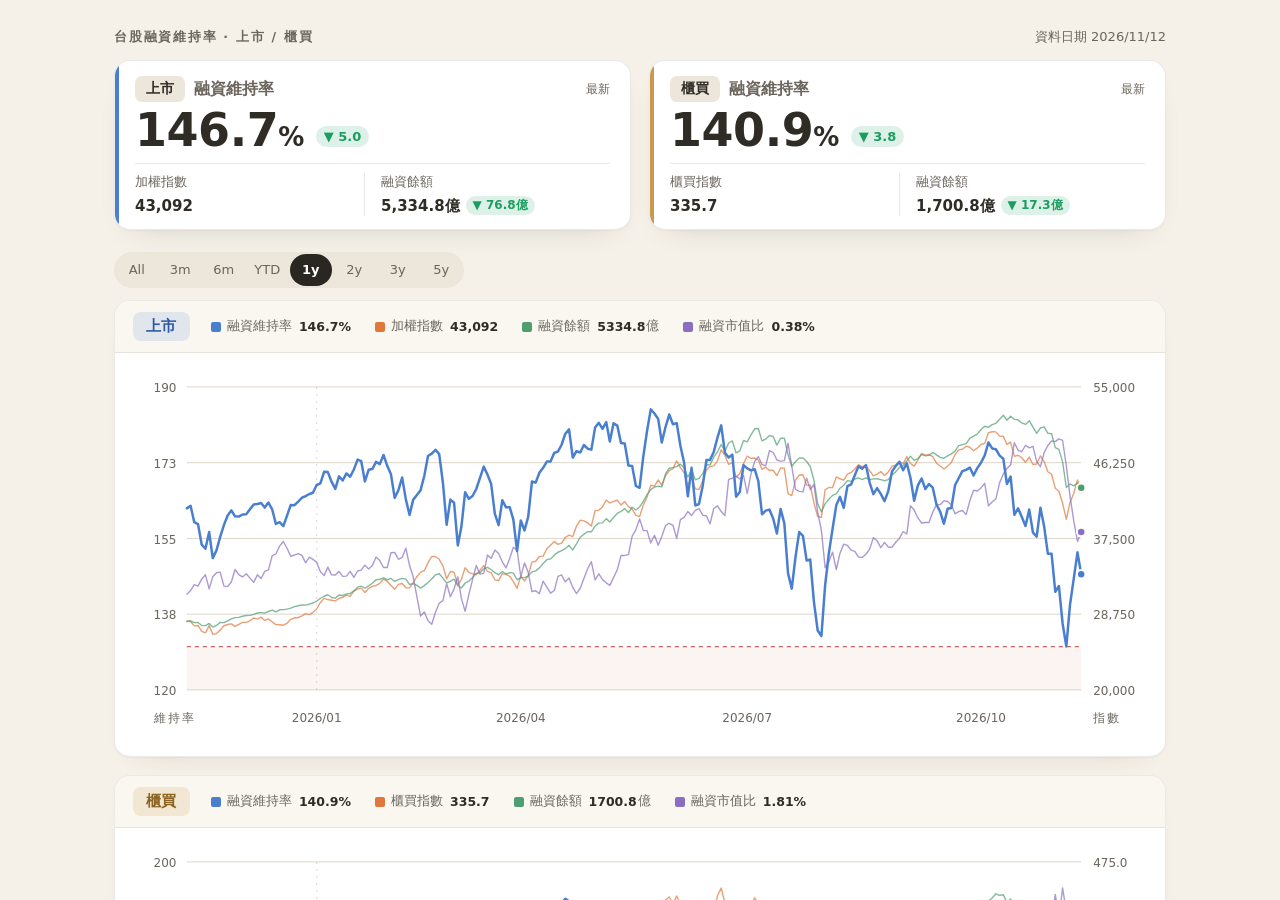
==== commit cb066389: "Update margin data through 2026-11-12 (verified automatic publication)" ====
--- a/index.html
+++ b/index.html
@@ -227,7 +227,7 @@
 &lt;div id=&quot;margin-maintenance-history&quot;&gt;
   &lt;header class=&quot;mmc-page-head&quot;&gt;
     &lt;div class=&quot;mmc-kicker&quot;&gt;台股融資維持率 · 上市 / 櫃買&lt;/div&gt;
-    &lt;div class=&quot;mmc-updated&quot;&gt;資料日期 2026/11/11&lt;/div&gt;
+    &lt;div class=&quot;mmc-updated&quot;&gt;資料日期 2026/11/12&lt;/div&gt;
   &lt;/header&gt;
 
   &lt;div class=&quot;mmc-stat-row&quot; aria-label=&quot;最新數值&quot;&gt;
@@ -238,17 +238,17 @@
         &lt;span class=&quot;mmc-latest-label&quot;&gt;最新&lt;/span&gt;
       &lt;/div&gt;
       &lt;div class=&quot;mmc-stat-value-row&quot;&gt;
-        &lt;div class=&quot;mmc-stat-value&quot;&gt;&lt;span data-role=&quot;stat-maint-value&quot;&gt;151.8&lt;/span&gt;&lt;span class=&quot;mmc-stat-percent&quot;&gt;%&lt;/span&gt;&lt;/div&gt;
-        &lt;span class=&quot;mmc-delta&quot; data-tone=&quot;up&quot; data-role=&quot;maint-delta&quot;&gt;▲ 6.1&lt;/span&gt;
+        &lt;div class=&quot;mmc-stat-value&quot;&gt;&lt;span data-role=&quot;stat-maint-value&quot;&gt;146.7&lt;/span&gt;&lt;span class=&quot;mmc-stat-percent&quot;&gt;%&lt;/span&gt;&lt;/div&gt;
+        &lt;span class=&quot;mmc-delta&quot; data-tone=&quot;down&quot; data-role=&quot;maint-delta&quot;&gt;▼ 5.0&lt;/span&gt;
       &lt;/div&gt;
       &lt;div class=&quot;mmc-stat-metrics&quot;&gt;
         &lt;div class=&quot;mmc-stat-metric&quot;&gt;
           &lt;span class=&quot;mmc-metric-label&quot;&gt;加權指數&lt;/span&gt;
-          &lt;span class=&quot;mmc-stat-index&quot;&gt;44,257&lt;/span&gt;
+          &lt;span class=&quot;mmc-stat-index&quot;&gt;43,092&lt;/span&gt;
         &lt;/div&gt;
         &lt;div class=&quot;mmc-stat-metric&quot;&gt;
           &lt;span class=&quot;mmc-metric-label&quot;&gt;融資餘額&lt;/span&gt;
-          &lt;span class=&quot;mmc-stat-balance&quot;&gt;&lt;span class=&quot;mmc-balance-total&quot;&gt;&lt;strong data-role=&quot;stat-balance-value&quot;&gt;5,411.6&lt;/strong&gt;億&lt;/span&gt;&lt;span class=&quot;mmc-mini-delta&quot; data-tone=&quot;up&quot; data-role=&quot;balance-delta&quot;&gt;▲ 44.8億&lt;/span&gt;&lt;/span&gt;
+          &lt;span class=&quot;mmc-stat-balance&quot;&gt;&lt;span class=&quot;mmc-balance-total&quot;&gt;&lt;strong data-role=&quot;stat-balance-value&quot;&gt;5,334.8&lt;/strong&gt;億&lt;/span&gt;&lt;span class=&quot;mmc-mini-delta&quot; data-tone=&quot;down&quot; data-role=&quot;balance-delta&quot;&gt;▼ 76.8億&lt;/span&gt;&lt;/span&gt;
         &lt;/div&gt;
       &lt;/div&gt;
     &lt;/article&gt;
@@ -259,17 +259,17 @@
         &lt;span class=&quot;mmc-latest-label&quot;&gt;最新&lt;/span&gt;
       &lt;/div&gt;
       &lt;div class=&quot;mmc-stat-value-row&quot;&gt;
-        &lt;div class=&quot;mmc-stat-value&quot;&gt;&lt;span data-role=&quot;stat-maint-value&quot;&gt;144.7&lt;/span&gt;&lt;span class=&quot;mmc-stat-percent&quot;&gt;%&lt;/span&gt;&lt;/div&gt;
-        &lt;span class=&quot;mmc-delta&quot; data-tone=&quot;up&quot; data-role=&quot;maint-delta&quot;&gt;▲ 6.3&lt;/span&gt;
+        &lt;div class=&quot;mmc-stat-value&quot;&gt;&lt;span data-role=&quot;stat-maint-value&quot;&gt;140.9&lt;/span&gt;&lt;span class=&quot;mmc-stat-percent&quot;&gt;%&lt;/span&gt;&lt;/div&gt;
+        &lt;span class=&quot;mmc-delta&quot; data-tone=&quot;down&quot; data-role=&quot;maint-delta&quot;&gt;▼ 3.8&lt;/span&gt;
       &lt;/div&gt;
       &lt;div class=&quot;mmc-stat-metrics&quot;&gt;
         &lt;div class=&quot;mmc-stat-metric&quot;&gt;
           &lt;span class=&quot;mmc-metric-label&quot;&gt;櫃買指數&lt;/span&gt;
-          &lt;span class=&quot;mmc-stat-index&quot;&gt;344.1&lt;/span&gt;
+          &lt;span class=&quot;mmc-stat-index&quot;&gt;335.7&lt;/span&gt;
         &lt;/div&gt;
         &lt;div class=&quot;mmc-stat-metric&quot;&gt;
           &lt;span class=&quot;mmc-metric-label&quot;&gt;融資餘額&lt;/span&gt;
-          &lt;span class=&quot;mmc-stat-balance&quot;&gt;&lt;span class=&quot;mmc-balance-total&quot;&gt;&lt;strong data-role=&quot;stat-balance-value&quot;&gt;1,718.0&lt;/strong&gt;億&lt;/span&gt;&lt;span class=&quot;mmc-mini-delta&quot; data-tone=&quot;up&quot; data-role=&quot;balance-delta&quot;&gt;▲ 24.9億&lt;/span&gt;&lt;/span&gt;
+          &lt;span class=&quot;mmc-stat-balance&quot;&gt;&lt;span class=&quot;mmc-balance-total&quot;&gt;&lt;strong data-role=&quot;stat-balance-value&quot;&gt;1,700.8&lt;/strong&gt;億&lt;/span&gt;&lt;span class=&quot;mmc-mini-delta&quot; data-tone=&quot;down&quot; data-role=&quot;balance-delta&quot;&gt;▼ 17.3億&lt;/span&gt;&lt;/span&gt;
         &lt;/div&gt;
       &lt;/div&gt;
     &lt;/article&gt;
@@ -292,11 +292,11 @@
     &lt;div class=&quot;mmc-market-meta&quot;&gt;
       &lt;h2 id=&quot;mmc-twse-heading&quot;&gt;上市&lt;/h2&gt;
       &lt;div class=&quot;mmc-summary&quot; aria-label=&quot;上市圖例與目前數值&quot;&gt;
-        &lt;span data-role=&quot;date&quot; class=&quot;mmc-date mmc-visually-hidden&quot;&gt;2026/11/11&lt;/span&gt;
-        &lt;button type=&quot;button&quot; class=&quot;mmc-legend-item&quot; data-series=&quot;maint&quot; aria-pressed=&quot;true&quot; aria-label=&quot;切換上市融資維持率&quot;&gt;&lt;i class=&quot;mmc-swatch mmc-maint&quot;&gt;&lt;/i&gt;&lt;span class=&quot;mmc-legend-long&quot;&gt;融資維持率&lt;/span&gt;&lt;span class=&quot;mmc-legend-short&quot;&gt;維持率&lt;/span&gt;&lt;strong data-role=&quot;maint-value&quot;&gt;151.8%&lt;/strong&gt;&lt;/button&gt;
-        &lt;button type=&quot;button&quot; class=&quot;mmc-legend-item&quot; data-series=&quot;index&quot; aria-pressed=&quot;true&quot; aria-label=&quot;切換加權指數&quot;&gt;&lt;i class=&quot;mmc-swatch mmc-index&quot;&gt;&lt;/i&gt;&lt;span class=&quot;mmc-legend-long&quot;&gt;加權指數&lt;/span&gt;&lt;span class=&quot;mmc-legend-short&quot;&gt;指數&lt;/span&gt;&lt;strong data-role=&quot;index-value&quot;&gt;44,257&lt;/strong&gt;&lt;/button&gt;
-        &lt;button type=&quot;button&quot; class=&quot;mmc-legend-item&quot; data-series=&quot;balance&quot; aria-pressed=&quot;true&quot; aria-label=&quot;切換上市融資餘額&quot;&gt;&lt;i class=&quot;mmc-swatch mmc-balance&quot;&gt;&lt;/i&gt;&lt;span class=&quot;mmc-legend-long&quot;&gt;融資餘額&lt;/span&gt;&lt;span class=&quot;mmc-legend-short&quot;&gt;餘額&lt;/span&gt;&lt;span class=&quot;mmc-balance-reading&quot;&gt;&lt;strong data-role=&quot;balance-value&quot;&gt;5411.6&lt;/strong&gt;億&lt;/span&gt;&lt;/button&gt;
-        &lt;button type=&quot;button&quot; class=&quot;mmc-legend-item&quot; data-series=&quot;ratio&quot; aria-pressed=&quot;true&quot; aria-label=&quot;切換上市融資市值比&quot;&gt;&lt;i class=&quot;mmc-swatch mmc-ratio&quot;&gt;&lt;/i&gt;&lt;span class=&quot;mmc-legend-long&quot;&gt;融資市值比&lt;/span&gt;&lt;span class=&quot;mmc-legend-short&quot;&gt;市值比&lt;/span&gt;&lt;strong data-role=&quot;ratio-value&quot;&gt;0.37%&lt;/strong&gt;&lt;/button&gt;
+        &lt;span data-role=&quot;date&quot; class=&quot;mmc-date mmc-visually-hidden&quot;&gt;2026/11/12&lt;/span&gt;
+        &lt;button type=&quot;button&quot; class=&quot;mmc-legend-item&quot; data-series=&quot;maint&quot; aria-pressed=&quot;true&quot; aria-label=&quot;切換上市融資維持率&quot;&gt;&lt;i class=&quot;mmc-swatch mmc-maint&quot;&gt;&lt;/i&gt;&lt;span class=&quot;mmc-legend-long&quot;&gt;融資維持率&lt;/span&gt;&lt;span class=&quot;mmc-legend-short&quot;&gt;維持率&lt;/span&gt;&lt;strong data-role=&quot;maint-value&quot;&gt;146.7%&lt;/strong&gt;&lt;/button&gt;
+        &lt;button type=&quot;button&quot; class=&quot;mmc-legend-item&quot; data-series=&quot;index&quot; aria-pressed=&quot;true&quot; aria-label=&quot;切換加權指數&quot;&gt;&lt;i class=&quot;mmc-swatch mmc-index&quot;&gt;&lt;/i&gt;&lt;span class=&quot;mmc-legend-long&quot;&gt;加權指數&lt;/span&gt;&lt;span class=&quot;mmc-legend-short&quot;&gt;指數&lt;/span&gt;&lt;strong data-role=&quot;index-value&quot;&gt;43,092&lt;/strong&gt;&lt;/button&gt;
+        &lt;button type=&quot;button&quot; class=&quot;mmc-legend-item&quot; data-series=&quot;balance&quot; aria-pressed=&quot;true&quot; aria-label=&quot;切換上市融資餘額&quot;&gt;&lt;i class=&quot;mmc-swatch mmc-balance&quot;&gt;&lt;/i&gt;&lt;span class=&quot;mmc-legend-long&quot;&gt;融資餘額&lt;/span&gt;&lt;span class=&quot;mmc-legend-short&quot;&gt;餘額&lt;/span&gt;&lt;span class=&quot;mmc-balance-reading&quot;&gt;&lt;strong data-role=&quot;balance-value&quot;&gt;5334.8&lt;/strong&gt;億&lt;/span&gt;&lt;/button&gt;
+        &lt;button type=&quot;button&quot; class=&quot;mmc-legend-item&quot; data-series=&quot;ratio&quot; aria-pressed=&quot;true&quot; aria-label=&quot;切換上市融資市值比&quot;&gt;&lt;i class=&quot;mmc-swatch mmc-ratio&quot;&gt;&lt;/i&gt;&lt;span class=&quot;mmc-legend-long&quot;&gt;融資市值比&lt;/span&gt;&lt;span class=&quot;mmc-legend-short&quot;&gt;市值比&lt;/span&gt;&lt;strong data-role=&quot;ratio-value&quot;&gt;0.38%&lt;/strong&gt;&lt;/button&gt;
       &lt;/div&gt;
     &lt;/div&gt;
     &lt;div class=&quot;mmc-plot&quot; data-role=&quot;plot&quot;&gt;
@@ -325,11 +325,11 @@
     &lt;div class=&quot;mmc-market-meta&quot;&gt;
       &lt;h2 id=&quot;mmc-tpex-heading&quot;&gt;櫃買&lt;/h2&gt;
       &lt;div class=&quot;mmc-summary&quot; aria-label=&quot;櫃買圖例與目前數值&quot;&gt;
-        &lt;span data-role=&quot;date&quot; class=&quot;mmc-date mmc-visually-hidden&quot;&gt;2026/11/11&lt;/span&gt;
-        &lt;button type=&quot;button&quot; class=&quot;mmc-legend-item&quot; data-series=&quot;maint&quot; aria-pressed=&quot;true&quot; aria-label=&quot;切換櫃買融資維持率&quot;&gt;&lt;i class=&quot;mmc-swatch mmc-maint&quot;&gt;&lt;/i&gt;&lt;span class=&quot;mmc-legend-long&quot;&gt;融資維持率&lt;/span&gt;&lt;span class=&quot;mmc-legend-short&quot;&gt;維持率&lt;/span&gt;&lt;strong data-role=&quot;maint-value&quot;&gt;144.7%&lt;/strong&gt;&lt;/button&gt;
-        &lt;button type=&quot;button&quot; class=&quot;mmc-legend-item&quot; data-series=&quot;index&quot; aria-pressed=&quot;true&quot; aria-label=&quot;切換櫃買指數&quot;&gt;&lt;i class=&quot;mmc-swatch mmc-index&quot;&gt;&lt;/i&gt;&lt;span class=&quot;mmc-legend-long&quot;&gt;櫃買指數&lt;/span&gt;&lt;span class=&quot;mmc-legend-short&quot;&gt;指數&lt;/span&gt;&lt;strong data-role=&quot;index-value&quot;&gt;344.1&lt;/strong&gt;&lt;/button&gt;
-        &lt;button type=&quot;button&quot; class=&quot;mmc-legend-item&quot; data-series=&quot;balance&quot; aria-pressed=&quot;true&quot; aria-label=&quot;切換櫃買融資餘額&quot;&gt;&lt;i class=&quot;mmc-swatch mmc-balance&quot;&gt;&lt;/i&gt;&lt;span class=&quot;mmc-legend-long&quot;&gt;融資餘額&lt;/span&gt;&lt;span class=&quot;mmc-legend-short&quot;&gt;餘額&lt;/span&gt;&lt;span class=&quot;mmc-balance-reading&quot;&gt;&lt;strong data-role=&quot;balance-value&quot;&gt;1718.0&lt;/strong&gt;億&lt;/span&gt;&lt;/button&gt;
-        &lt;button type=&quot;button&quot; class=&quot;mmc-legend-item&quot; data-series=&quot;ratio&quot; aria-pressed=&quot;true&quot; aria-label=&quot;切換櫃買融資市值比&quot;&gt;&lt;i class=&quot;mmc-swatch mmc-ratio&quot;&gt;&lt;/i&gt;&lt;span class=&quot;mmc-legend-long&quot;&gt;融資市值比&lt;/span&gt;&lt;span class=&quot;mmc-legend-short&quot;&gt;市值比&lt;/span&gt;&lt;strong data-role=&quot;ratio-value&quot;&gt;1.79%&lt;/strong&gt;&lt;/button&gt;
+        &lt;span data-role=&quot;date&quot; class=&quot;mmc-date mmc-visually-hidden&quot;&gt;2026/11/12&lt;/span&gt;
+        &lt;button type=&quot;button&quot; class=&quot;mmc-legend-item&quot; data-series=&quot;maint&quot; aria-pressed=&quot;true&quot; aria-label=&quot;切換櫃買融資維持率&quot;&gt;&lt;i class=&quot;mmc-swatch mmc-maint&quot;&gt;&lt;/i&gt;&lt;span class=&quot;mmc-legend-long&quot;&gt;融資維持率&lt;/span&gt;&lt;span class=&quot;mmc-legend-short&quot;&gt;維持率&lt;/span&gt;&lt;strong data-role=&quot;maint-value&quot;&gt;140.9%&lt;/strong&gt;&lt;/button&gt;
+        &lt;button type=&quot;button&quot; class=&quot;mmc-legend-item&quot; data-series=&quot;index&quot; aria-pressed=&quot;true&quot; aria-label=&quot;切換櫃買指數&quot;&gt;&lt;i class=&quot;mmc-swatch mmc-index&quot;&gt;&lt;/i&gt;&lt;span class=&quot;mmc-legend-long&quot;&gt;櫃買指數&lt;/span&gt;&lt;span class=&quot;mmc-legend-short&quot;&gt;指數&lt;/span&gt;&lt;strong data-role=&quot;index-value&quot;&gt;335.7&lt;/strong&gt;&lt;/button&gt;
+        &lt;button type=&quot;button&quot; class=&quot;mmc-legend-item&quot; data-series=&quot;balance&quot; aria-pressed=&quot;true&quot; aria-label=&quot;切換櫃買融資餘額&quot;&gt;&lt;i class=&quot;mmc-swatch mmc-balance&quot;&gt;&lt;/i&gt;&lt;span class=&quot;mmc-legend-long&quot;&gt;融資餘額&lt;/span&gt;&lt;span class=&quot;mmc-legend-short&quot;&gt;餘額&lt;/span&gt;&lt;span class=&quot;mmc-balance-reading&quot;&gt;&lt;strong data-role=&quot;balance-value&quot;&gt;1700.8&lt;/strong&gt;億&lt;/span&gt;&lt;/button&gt;
+        &lt;button type=&quot;button&quot; class=&quot;mmc-legend-item&quot; data-series=&quot;ratio&quot; aria-pressed=&quot;true&quot; aria-label=&quot;切換櫃買融資市值比&quot;&gt;&lt;i class=&quot;mmc-swatch mmc-ratio&quot;&gt;&lt;/i&gt;&lt;span class=&quot;mmc-legend-long&quot;&gt;融資市值比&lt;/span&gt;&lt;span class=&quot;mmc-legend-short&quot;&gt;市值比&lt;/span&gt;&lt;strong data-role=&quot;ratio-value&quot;&gt;1.81%&lt;/strong&gt;&lt;/button&gt;
       &lt;/div&gt;
     &lt;/div&gt;
     &lt;div class=&quot;mmc-plot&quot; data-role=&quot;plot&quot;&gt;
@@ -359,7 +359,7 @@
 &lt;script&gt;
 (() =&gt; {
   const root = document.getElementById(&#x27;margin-maintenance-history&#x27;);
-  const data = [{&quot;d&quot;:&quot;2017-07-03&quot;,&quot;tw&quot;:167.18,&quot;ti&quot;:10412.79,&quot;tb&quot;:1463.0,&quot;tr&quot;:0.4745,&quot;ot&quot;:160.75,&quot;oi&quot;:135.49,&quot;ob&quot;:646.83,&quot;or&quot;:2.1483},{&quot;d&quot;:&quot;2017-07-04&quot;,&quot;tw&quot;:166.08,&quot;ti&quot;:10347.78,&quot;tb&quot;:1465.3,&quot;tr&quot;:0.478,&quot;ot&quot;:160.04,&quot;oi&quot;:135.13,&quot;ob&quot;:645.69,&quot;or&quot;:2.1501},{&quot;d&quot;:&quot;2017-07-05&quot;,&quot;tw&quot;:166.37,&quot;ti&quot;:10404.79,&quot;tb&quot;:1468.65,&quot;tr&quot;:0.4764,&quot;ot&quot;:160.51,&quot;oi&quot;:135.15,&quot;ob&quot;:646.42,&quot;or&quot;:2.1523},{&quot;d&quot;:&quot;2017-07-06&quot;,&quot;tw&quot;:166.77,&quot;ti&quot;:10368.2,&quot;tb&quot;:1463.96,&quot;tr&quot;:0.4765,&quot;ot&quot;:160.9,&quot;oi&quot;:135.13,&quot;ob&quot;:646.32,&quot;or&quot;:2.1524},{&quot;d&quot;:&quot;2017-07-07&quot;,&quot;tw&quot;:165.44,&quot;ti&quot;:10297.25,&quot;tb&quot;:1463.01,&quot;tr&quot;:0.4796,&quot;ot&quot;:159.64,&quot;oi&quot;:134.17,&quot;ob&quot;:645.21,&quot;or&quot;:2.1641},{&quot;d&quot;:&quot;2017-07-10&quot;,&quot;tw&quot;:164.66,&quot;ti&quot;:10289.91,&quot;tb&quot;:1456.92,&quot;tr&quot;:0.4779,&quot;ot&quot;:159.26,&quot;oi&quot;:133.86,&quot;ob&quot;:640.96,&quot;or&quot;:2.1547},{&quot;d&quot;:&quot;2017-07-11&quot;,&quot;tw&quot;:165.26,&quot;ti&quot;:10415.57,&quot;tb&quot;:1448.1,&quot;tr&quot;:0.469,&quot;ot&quot;:159.4,&quot;oi&quot;:133.99,&quot;ob&quot;:639.52,&quot;or&quot;:2.1477},{&quot;d&quot;:&quot;2017-07-12&quot;,&quot;tw&quot;:166.34,&quot;ti&quot;:10420.68,&quot;tb&quot;:1446.65,&quot;tr&quot;:0.4684,&quot;ot&quot;:160.87,&quot;oi&quot;:135.03,&quot;ob&quot;:637.15,&quot;or&quot;:2.1233},{&quot;d&quot;:&quot;2017-07-13&quot;,&quot;tw&quot;:166.35,&quot;ti&quot;:10460.15,&quot;tb&quot;:1453.18,&quot;tr&quot;:0.4691,&quot;ot&quot;:161.68,&quot;oi&quot;:135.55,&quot;ob&quot;:637.57,&quot;or&quot;:2.1166},{&quot;d&quot;:&quot;2017-07-14&quot;,&quot;tw&quot;:166.55,&quot;ti&quot;:10443.91,&quot;tb&quot;:1454.82,&quot;tr&quot;:0.4701,&quot;ot&quot;:162.82,&quot;oi&quot;:136.64,&quot;ob&quot;:638.47,&quot;or&quot;:2.1025},{&quot;d&quot;:&quot;2017-07-17&quot;,&quot;tw&quot;:166.68,&quot;ti&quot;:10457.54,&quot;tb&quot;:1450.12,&quot;tr&quot;:0.468,&quot;ot&quot;:162.97,&quot;oi&quot;:136.9,&quot;ob&quot;:640.85,&quot;or&quot;:2.1065},{&quot;d&quot;:&quot;2017-07-18&quot;,&quot;tw&quot;:167.34,&quot;ti&quot;:10481.26,&quot;tb&quot;:1457.42,&quot;tr&quot;:0.4691,&quot;ot&quot;:163.73,&quot;oi&quot;:137.99,&quot;ob&quot;:641.48,&quot;or&quot;:2.0916},{&quot;d&quot;:&quot;2017-07-19&quot;,&quot;tw&quot;:167.24,&quot;ti&quot;:10506.1,&quot;tb&quot;:1450.86,&quot;tr&quot;:0.4661,&quot;ot&quot;:163.97,&quot;oi&quot;:137.89,&quot;ob&quot;:644.53,&quot;or&quot;:2.103},{&quot;d&quot;:&quot;2017-07-20&quot;,&quot;tw&quot;:166.64,&quot;ti&quot;:10499.36,&quot;tb&quot;:1452.62,&quot;tr&quot;:0.4669,&quot;ot&quot;:164.23,&quot;oi&quot;:138.16,&quot;ob&quot;:648.02,&quot;or&quot;:2.11},{&quot;d&quot;:&quot;2017-07-21&quot;,&quot;tw&quot;:166.14,&quot;ti&quot;:10436.7,&quot;tb&quot;:1458.28,&quot;tr&quot;:0.4716,&quot;ot&quot;:163.98,&quot;oi&quot;:138.61,&quot;ob&quot;:649.04,&quot;or&quot;:2.1064},{&quot;d&quot;:&quot;2017-07-24&quot;,&quot;tw&quot;:166.3,&quot;ti&quot;:10461.28,&quot;tb&quot;:1461.91,&quot;tr&quot;:0.4717,&quot;ot&quot;:163.52,&quot;oi&quot;:138.55,&quot;ob&quot;:649.13,&quot;or&quot;:2.1072},{&quot;d&quot;:&quot;2017-07-25&quot;,&quot;tw&quot;:167.28,&quot;ti&quot;:10463.15,&quot;tb&quot;:1461.39,&quot;tr&quot;:0.4714,&quot;ot&quot;:164.72,&quot;oi&quot;:139.23,&quot;ob&quot;:651.41,&quot;or&quot;:2.1041},{&quot;d&quot;:&quot;2017-07-26&quot;,&quot;tw&quot;:166.62,&quot;ti&quot;:10419.11,&quot;tb&quot;:1463.5,&quot;tr&quot;:0.4739,&quot;ot&quot;:164.65,&quot;oi&quot;:139.95,&quot;ob&quot;:655.68,&quot;or&quot;:2.1069},{&quot;d&quot;:&quot;2017-07-27&quot;,&quot;tw&quot;:167.78,&quot;ti&quot;:10508.37,&quot;tb&quot;:1468.83,&quot;tr&quot;:0.4817,&quot;ot&quot;:165.06,&quot;oi&quot;:140.23,&quot;ob&quot;:661.22,&quot;or&quot;:2.1206},{&quot;d&quot;:&quot;2017-07-28&quot;,&quot;tw&quot;:166.12,&quot;ti&quot;:10423.05,&quot;tb&quot;:1467.79,&quot;tr&quot;:0.4753,&quot;ot&quot;:162.82,&quot;oi&quot;:138.9,&quot;ob&quot;:662.69,&quot;or&quot;:2.1457},{&quot;d&quot;:&quot;2017-07-31&quot;,&quot;tw&quot;:166.43,&quot;ti&quot;:10427.33,&quot;tb&quot;:1470.46,&quot;tr&quot;:0.4757,&quot;ot&quot;:163.19,&quot;oi&quot;:139.17,&quot;ob&quot;:665.34,&quot;or&quot;:2.15},{&quot;d&quot;:&quot;2017-08-01&quot;,&quot;tw&quot;:166.99,&quot;ti&quot;:10437.29,&quot;tb&quot;:1477.66,&quot;tr&quot;:0.4779,&quot;ot&quot;:163.77,&quot;oi&quot;:139.29,&quot;ob&quot;:669.71,&quot;or&quot;:2.1618},{&quot;d&quot;:&quot;2017-08-02&quot;,&quot;tw&quot;:167.42,&quot;ti&quot;:10519.27,&quot;tb&quot;:1478.31,&quot;tr&quot;:0.4742,&quot;ot&quot;:164.02,&quot;oi&quot;:139.71,&quot;ob&quot;:673.21,&quot;or&quot;:2.1666},{&quot;d&quot;:&quot;2017-08-03&quot;,&quot;tw&quot;:166.66,&quot;ti&quot;:10469.88,&quot;tb&quot;:1488.27,&quot;tr&quot;:0.4798,&quot;ot&quot;:163.26,&quot;oi&quot;:139.36,&quot;ob&quot;:673.03,&quot;or&quot;:2.1715},{&quot;d&quot;:&quot;2017-08-04&quot;,&quot;tw&quot;:167.7,&quot;ti&quot;:10506.56,&quot;tb&quot;:1496.8,&quot;tr&quot;:0.4808,&quot;ot&quot;:163.78,&quot;oi&quot;:139.46,&quot;ob&quot;:677.71,&quot;or&quot;:2.1849},{&quot;d&quot;:&quot;2017-08-07&quot;,&quot;tw&quot;:169.0,&quot;ti&quot;:10579.38,&quot;tb&quot;:1507.14,&quot;tr&quot;:0.4817,&quot;ot&quot;:165.46,&quot;oi&quot;:140.54,&quot;ob&quot;:682.52,&quot;or&quot;:2.1835},{&quot;d&quot;:&quot;2017-08-08&quot;,&quot;tw&quot;:166.82,&quot;ti&quot;:10568.97,&quot;tb&quot;:1507.03,&quot;tr&quot;:0.4822,&quot;ot&quot;:163.21,&quot;oi&quot;:139.76,&quot;ob&quot;:682.6,&quot;or&quot;:2.196},{&quot;d&quot;:&quot;2017-08-09&quot;,&quot;tw&quot;:165.39,&quot;ti&quot;:10470.38,&quot;tb&quot;:1503.61,&quot;tr&quot;:0.486,&quot;ot&quot;:160.87,&quot;oi&quot;:137.73,&quot;ob&quot;:684.08,&quot;or&quot;:2.2331},{&quot;d&quot;:&quot;2017-08-10&quot;,&quot;tw&quot;:161.29,&quot;ti&quot;:10329.74,&quot;tb&quot;:1479.03,&quot;tr&quot;:0.4845,&quot;ot&quot;:156.37,&quot;oi&quot;:134.72,&quot;ob&quot;:675.38,&quot;or&quot;:2.2539},{&quot;d&quot;:&quot;2017-08-11&quot;,&quot;tw&quot;:162.61,&quot;ti&quot;:10329.57,&quot;tb&quot;:1478.75,&quot;tr&quot;:0.4844,&quot;ot&quot;:156.94,&quot;oi&quot;:134.68,&quot;ob&quot;:672.8,&quot;or&quot;:2.246},{&quot;d&quot;:&quot;2017-08-14&quot;,&quot;tw&quot;:158.7,&quot;ti&quot;:10225.28,&quot;tb&quot;:1462.16,&quot;tr&quot;:0.4838,&quot;ot&quot;:151.94,&quot;oi&quot;:131.3,&quot;ob&quot;:661.46,&quot;or&quot;:2.2649},{&quot;d&quot;:&quot;2017-08-15&quot;,&quot;tw&quot;:160.99,&quot;ti&quot;:10311.16,&quot;tb&quot;:1458.75,&quot;tr&quot;:0.4799,&quot;ot&quot;:154.87,&quot;oi&quot;:133.07,&quot;ob&quot;:661.67,&quot;or&quot;:2.2354},{&quot;d&quot;:&quot;2017-08-16&quot;,&quot;tw&quot;:161.7,&quot;ti&quot;:10290.39,&quot;tb&quot;:1466.7,&quot;tr&quot;:0.4833,&quot;ot&quot;:156.16,&quot;oi&quot;:133.78,&quot;ob&quot;:661.28,&quot;or&quot;:2.2223},{&quot;d&quot;:&quot;2017-08-17&quot;,&quot;tw&quot;:164.01,&quot;ti&quot;:10369.37,&quot;tb&quot;:1473.52,&quot;tr&quot;:0.4821,&quot;ot&quot;:158.87,&quot;oi&quot;:135.47,&quot;ob&quot;:664.8,&quot;or&quot;:2.2078},{&quot;d&quot;:&quot;2017-08-18&quot;,&quot;tw&quot;:163.27,&quot;ti&quot;:10321.33,&quot;tb&quot;:1478.75,&quot;tr&quot;:0.4847,&quot;ot&quot;:158.82,&quot;oi&quot;:135.34,&quot;ob&quot;:668.01,&quot;or&quot;:2.2219},{&quot;d&quot;:&quot;2017-08-21&quot;,&quot;tw&quot;:163.73,&quot;ti&quot;:10326.39,&quot;tb&quot;:1484.43,&quot;tr&quot;:0.486,&quot;ot&quot;:159.93,&quot;oi&quot;:135.96,&quot;ob&quot;:671.2,&quot;or&quot;:2.2223},{&quot;d&quot;:&quot;2017-08-22&quot;,&quot;tw&quot;:165.2,&quot;ti&quot;:10392.07,&quot;tb&quot;:1492.2,&quot;tr&quot;:0.4856,&quot;ot&quot;:159.77,&quot;oi&quot;:136.44,&quot;ob&quot;:670.32,&quot;or&quot;:2.2158},{&quot;d&quot;:&quot;2017-08-23&quot;,&quot;tw&quot;:165.75,&quot;ti&quot;:10406.81,&quot;tb&quot;:1493.07,&quot;tr&quot;:0.4853,&quot;ot&quot;:160.45,&quot;oi&quot;:136.79,&quot;ob&quot;:672.01,&quot;or&quot;:2.2153},{&quot;d&quot;:&quot;2017-08-24&quot;,&quot;tw&quot;:166.85,&quot;ti&quot;:10488.96,&quot;tb&quot;:1494.74,&quot;tr&quot;:0.4824,&quot;ot&quot;:161.36,&quot;oi&quot;:137.63,&quot;ob&quot;:674.25,&quot;or&quot;:2.2106},{&quot;d&quot;:&quot;2017-08-25&quot;,&quot;tw&quot;:167.32,&quot;ti&quot;:10515.51,&quot;tb&quot;:1500.54,&quot;tr&quot;:0.4832,&quot;ot&quot;:161.53,&quot;oi&quot;:138.15,&quot;ob&quot;:678.17,&quot;or&quot;:2.2137},{&quot;d&quot;:&quot;2017-08-28&quot;,&quot;tw&quot;:168.06,&quot;ti&quot;:10525.98,&quot;tb&quot;:1510.34,&quot;tr&quot;:0.4847,&quot;ot&quot;:162.37,&quot;oi&quot;:138.61,&quot;ob&quot;:681.12,&quot;or&quot;:2.2159},{&quot;d&quot;:&quot;2017-08-29&quot;,&quot;tw&quot;:167.29,&quot;ti&quot;:10496.57,&quot;tb&quot;:1524.37,&quot;tr&quot;:0.4905,&quot;ot&quot;:161.61,&quot;oi&quot;:138.5,&quot;ob&quot;:684.2,&quot;or&quot;:2.2276},{&quot;d&quot;:&quot;2017-08-30&quot;,&quot;tw&quot;:167.89,&quot;ti&quot;:10569.4,&quot;tb&quot;:1538.27,&quot;tr&quot;:0.4915,&quot;ot&quot;:162.08,&quot;oi&quot;:138.94,&quot;ob&quot;:689.56,&quot;or&quot;:2.2361},{&quot;d&quot;:&quot;2017-08-31&quot;,&quot;tw&quot;:168.26,&quot;ti&quot;:10585.78,&quot;tb&quot;:1550.93,&quot;tr&quot;:0.495,&quot;ot&quot;:162.76,&quot;oi&quot;:139.93,&quot;ob&quot;:690.11,&quot;or&quot;:2.222},{&quot;d&quot;:&quot;2017-09-01&quot;,&quot;tw&quot;:169.31,&quot;ti&quot;:10594.82,&quot;tb&quot;:1561.07,&quot;tr&quot;:0.497,&quot;ot&quot;:163.97,&quot;oi&quot;:140.8,&quot;ob&quot;:693.59,&quot;or&quot;:2.2162},{&quot;d&quot;:&quot;2017-09-04&quot;,&quot;tw&quot;:168.16,&quot;ti&quot;:10569.87,&quot;tb&quot;:1562.31,&quot;tr&quot;:0.499,&quot;ot&quot;:163.64,&quot;oi&quot;:140.24,&quot;ob&quot;:695.31,&quot;or&quot;:2.2284},{&quot;d&quot;:&quot;2017-09-05&quot;,&quot;tw&quot;:169.72,&quot;ti&quot;:10617.84,&quot;tb&quot;:1574.7,&quot;tr&quot;:0.5002,&quot;ot&quot;:166.06,&quot;oi&quot;:141.98,&quot;ob&quot;:700.93,&quot;or&quot;:2.2189},{&quot;d&quot;:&quot;2017-09-06&quot;,&quot;tw&quot;:168.2,&quot;ti&quot;:10547.86,&quot;tb&quot;:1574.08,&quot;tr&quot;:0.5033,&quot;ot&quot;:165.04,&quot;oi&quot;:141.62,&quot;ob&quot;:701.37,&quot;or&quot;:2.2252},{&quot;d&quot;:&quot;2017-09-07&quot;,&quot;tw&quot;:166.24,&quot;ti&quot;:10538.51,&quot;tb&quot;:1575.61,&quot;tr&quot;:0.5053,&quot;ot&quot;:162.5,&quot;oi&quot;:140.55,&quot;ob&quot;:695.34,&quot;or&quot;:2.2273},{&quot;d&quot;:&quot;2017-09-08&quot;,&quot;tw&quot;:168.41,&quot;ti&quot;:10609.95,&quot;tb&quot;:1598.71,&quot;tr&quot;:0.5078,&quot;ot&quot;:164.53,&quot;oi&quot;:141.9,&quot;ob&quot;:689.72,&quot;or&quot;:2.1944},{&quot;d&quot;:&quot;2017-09-11&quot;,&quot;tw&quot;:166.98,&quot;ti&quot;:10572.16,&quot;tb&quot;:1610.79,&quot;tr&quot;:0.5134,&quot;ot&quot;:163.88,&quot;oi&quot;:141.46,&quot;ob&quot;:690.69,&quot;or&quot;:2.2045},{&quot;d&quot;:&quot;2017-09-12&quot;,&quot;tw&quot;:166.61,&quot;ti&quot;:10610.35,&quot;tb&quot;:1621.48,&quot;tr&quot;:0.5152,&quot;ot&quot;:163.62,&quot;oi&quot;:141.81,&quot;ob&quot;:688.93,&quot;or&quot;:2.1935},{&quot;d&quot;:&quot;2017-09-13&quot;,&quot;tw&quot;:165.13,&quot;ti&quot;:10532.88,&quot;tb&quot;:1625.86,&quot;tr&quot;:0.5201,&quot;ot&quot;:162.48,&quot;oi&quot;:141.25,&quot;ob&quot;:688.14,&quot;or&quot;:2.1996},{&quot;d&quot;:&quot;2017-09-14&quot;,&quot;tw&quot;:165.95,&quot;ti&quot;:10553.57,&quot;tb&quot;:1633.44,&quot;tr&quot;:0.5221,&quot;ot&quot;:164.2,&quot;oi&quot;:142.75,&quot;ob&quot;:688.48,&quot;or&quot;:2.2052},{&quot;d&quot;:&quot;2017-09-15&quot;,&quot;tw&quot;:166.09,&quot;ti&quot;:10580.41,&quot;tb&quot;:1635.99,&quot;tr&quot;:0.5213,&quot;ot&quot;:163.36,&quot;oi&quot;:142.67,&quot;ob&quot;:687.35,&quot;or&quot;:2.2027},{&quot;d&quot;:&quot;2017-09-18&quot;,&quot;tw&quot;:166.8,&quot;ti&quot;:10631.57,&quot;tb&quot;:1646.22,&quot;tr&quot;:0.5224,&quot;ot&quot;:164.1,&quot;oi&quot;:143.42,&quot;ob&quot;:693.02,&quot;or&quot;:2.2086},{&quot;d&quot;:&quot;2017-09-19&quot;,&quot;tw&quot;:164.71,&quot;ti&quot;:10576.14,&quot;tb&quot;:1646.4,&quot;tr&quot;:0.5246,&quot;ot&quot;:163.15,&quot;oi&quot;:142.47,&quot;ob&quot;:691.65,&quot;or&quot;:2.214},{&quot;d&quot;:&quot;2017-09-20&quot;,&quot;tw&quot;:163.5,&quot;ti&quot;:10519.17,&quot;tb&quot;:1649.34,&quot;tr&quot;:0.5281,&quot;ot&quot;:162.58,&quot;oi&quot;:142.07,&quot;ob&quot;:689.32,&quot;or&quot;:2.2131},{&quot;d&quot;:&quot;2017-09-21&quot;,&quot;tw&quot;:165.61,&quot;ti&quot;:10578.44,&quot;tb&quot;:1659.5,&quot;tr&quot;:0.5292,&quot;ot&quot;:164.94,&quot;oi&quot;:143.75,&quot;ob&quot;:692.96,&quot;or&quot;:2.2003},{&quot;d&quot;:&quot;2017-09-22&quot;,&quot;tw&quot;:162.52,&quot;ti&quot;:10449.68,&quot;tb&quot;:1647.75,&quot;tr&quot;:0.5311,&quot;ot&quot;:162.37,&quot;oi&quot;:142.14,&quot;ob&quot;:690.97,&quot;or&quot;:2.2206},{&quot;d&quot;:&quot;2017-09-25&quot;,&quot;tw&quot;:159.52,&quot;ti&quot;:10335.89,&quot;tb&quot;:1638.37,&quot;tr&quot;:0.534,&quot;ot&quot;:158.54,&quot;oi&quot;:139.96,&quot;ob&quot;:682.57,&quot;or&quot;:2.2318},{&quot;d&quot;:&quot;2017-09-26&quot;,&quot;tw&quot;:157.61,&quot;ti&quot;:10257.02,&quot;tb&quot;:1622.69,&quot;tr&quot;:0.5328,&quot;ot&quot;:155.1,&quot;oi&quot;:137.37,&quot;ob&quot;:676.09,&quot;or&quot;:2.2508},{&quot;d&quot;:&quot;2017-09-27&quot;,&quot;tw&quot;:160.24,&quot;ti&quot;:10326.68,&quot;tb&quot;:1625.84,&quot;tr&quot;:0.5303,&quot;ot&quot;:158.36,&quot;oi&quot;:139.35,&quot;ob&quot;:675.41,&quot;or&quot;:2.2083},{&quot;d&quot;:&quot;2017-09-28&quot;,&quot;tw&quot;:160.61,&quot;ti&quot;:10296.45,&quot;tb&quot;:1634.51,&quot;tr&quot;:0.5345,&quot;ot&quot;:158.71,&quot;oi&quot;:139.47,&quot;ob&quot;:678.38,&quot;or&quot;:2.1905},{&quot;d&quot;:&quot;2017-09-29&quot;,&quot;tw&quot;:159.9,&quot;ti&quot;:10329.94,&quot;tb&quot;:1625.7,&quot;tr&quot;:0.5305,&quot;ot&quot;:157.5,&quot;oi&quot;:138.7,&quot;ob&quot;:675.7,&quot;or&quot;:2.2},{&quot;d&quot;:&quot;2017-09-30&quot;,&quot;tw&quot;:162.06,&quot;ti&quot;:10383.94,&quot;tb&quot;:1627.95,&quot;tr&quot;:0.5284,&quot;ot&quot;:160.36,&quot;oi&quot;:140.42,&quot;ob&quot;:677.71,&quot;or&quot;:2.1792},{&quot;d&quot;:&quot;2017-10-02&quot;,&quot;tw&quot;:164.15,&quot;ti&quot;:10465.16,&quot;tb&quot;:1634.35,&quot;tr&quot;:0.5259,&quot;ot&quot;:162.6,&quot;oi&quot;:142.06,&quot;ob&quot;:681.0,&quot;or&quot;:2.1612},{&quot;d&quot;:&quot;2017-10-03&quot;,&quot;tw&quot;:164.01,&quot;ti&quot;:10469.35,&quot;tb&quot;:1641.35,&quot;tr&quot;:0.528,&quot;ot&quot;:162.61,&quot;oi&quot;:142.24,&quot;ob&quot;:683.58,&quot;or&quot;:2.1665},{&quot;d&quot;:&quot;2017-10-05&quot;,&quot;tw&quot;:165.35,&quot;ti&quot;:10518.27,&quot;tb&quot;:1647.15,&quot;tr&quot;:0.5273,&quot;ot&quot;:164.16,&quot;oi&quot;:143.28,&quot;ob&quot;:686.0,&quot;or&quot;:2.1558},{&quot;d&quot;:&quot;2017-10-06&quot;,&quot;tw&quot;:165.06,&quot;ti&quot;:10532.81,&quot;tb&quot;:1650.51,&quot;tr&quot;:0.5269,&quot;ot&quot;:163.38,&quot;oi&quot;:142.97,&quot;ob&quot;:688.95,&quot;or&quot;:2.1658},{&quot;d&quot;:&quot;2017-10-11&quot;,&quot;tw&quot;:164.28,&quot;ti&quot;:10641.19,&quot;tb&quot;:1653.38,&quot;tr&quot;:0.5223,&quot;ot&quot;:161.69,&quot;oi&quot;:142.58,&quot;ob&quot;:684.3,&quot;or&quot;:2.1618},{&quot;d&quot;:&quot;2017-10-12&quot;,&quot;tw&quot;:165.45,&quot;ti&quot;:10711.44,&quot;tb&quot;:1657.34,&quot;tr&quot;:0.5203,&quot;ot&quot;:163.44,&quot;oi&quot;:144.09,&quot;ob&quot;:688.22,&quot;or&quot;:2.1457},{&quot;d&quot;:&quot;2017-10-13&quot;,&quot;tw&quot;:165.86,&quot;ti&quot;:10724.09,&quot;tb&quot;:1660.64,&quot;tr&quot;:0.5209,&quot;ot&quot;:163.66,&quot;oi&quot;:144.24,&quot;ob&quot;:689.16,&quot;or&quot;:2.1466},{&quot;d&quot;:&quot;2017-10-16&quot;,&quot;tw&quot;:166.8,&quot;ti&quot;:10774.21,&quot;tb&quot;:1667.68,&quot;tr&quot;:0.521,&quot;ot&quot;:164.08,&quot;oi&quot;:144.61,&quot;ob&quot;:692.05,&quot;or&quot;:2.1554},{&quot;d&quot;:&quot;2017-10-17&quot;,&quot;tw&quot;:164.52,&quot;ti&quot;:10723.15,&quot;tb&quot;:1663.88,&quot;tr&quot;:0.5216,&quot;ot&quot;:162.6,&quot;oi&quot;:143.73,&quot;ob&quot;:690.92,&quot;or&quot;:2.165},{&quot;d&quot;:&quot;2017-10-18&quot;,&quot;tw&quot;:163.9,&quot;ti&quot;:10720.28,&quot;tb&quot;:1658.02,&quot;tr&quot;:0.5201,&quot;ot&quot;:162.09,&quot;oi&quot;:143.27,&quot;ob&quot;:691.82,&quot;or&quot;:2.1754},{&quot;d&quot;:&quot;2017-10-19&quot;,&quot;tw&quot;:165.34,&quot;ti&quot;:10760.29,&quot;tb&quot;:1655.11,&quot;tr&quot;:0.5195,&quot;ot&quot;:163.94,&quot;oi&quot;:144.87,&quot;ob&quot;:695.31,&quot;or&quot;:2.1688},{&quot;d&quot;:&quot;2017-10-20&quot;,&quot;tw&quot;:164.77,&quot;ti&quot;:10728.88,&quot;tb&quot;:1656.31,&quot;tr&quot;:0.5196,&quot;ot&quot;:163.6,&quot;oi&quot;:144.77,&quot;ob&quot;:696.92,&quot;or&quot;:2.1747},{&quot;d&quot;:&quot;2017-10-23&quot;,&quot;tw&quot;:164.9,&quot;ti&quot;:10735.21,&quot;tb&quot;:1662.45,&quot;tr&quot;:0.5207,&quot;ot&quot;:163.88,&quot;oi&quot;:145.14,&quot;ob&quot;:699.56,&quot;or&quot;:2.1773},{&quot;d&quot;:&quot;2017-10-24&quot;,&quot;tw&quot;:165.76,&quot;ti&quot;:10743.78,&quot;tb&quot;:1665.57,&quot;tr&quot;:0.5214,&quot;ot&quot;:164.71,&quot;oi&quot;:146.03,&quot;ob&quot;:703.57,&quot;or&quot;:2.1775},{&quot;d&quot;:&quot;2017-10-25&quot;,&quot;tw&quot;:165.05,&quot;ti&quot;:10750.57,&quot;tb&quot;:1668.76,&quot;tr&quot;:0.522,&quot;ot&quot;:163.51,&quot;oi&quot;:145.53,&quot;ob&quot;:704.3,&quot;or&quot;:2.1872},{&quot;d&quot;:&quot;2017-10-26&quot;,&quot;tw&quot;:165.79,&quot;ti&quot;:10734.76,&quot;tb&quot;:1668.74,&quot;tr&quot;:0.5229,&quot;ot&quot;:163.74,&quot;oi&quot;:146.08,&quot;ob&quot;:704.84,&quot;or&quot;:2.1813},{&quot;d&quot;:&quot;2017-10-27&quot;,&quot;tw&quot;:162.37,&quot;ti&quot;:10709.11,&quot;tb&quot;:1649.19,&quot;tr&quot;:0.5175,&quot;ot&quot;:160.25,&quot;oi&quot;:143.64,&quot;ob&quot;:697.99,&quot;or&quot;:2.197},{&quot;d&quot;:&quot;2017-10-30&quot;,&quot;tw&quot;:162.89,&quot;ti&quot;:10756.87,&quot;tb&quot;:1646.67,&quot;tr&quot;:0.5142,&quot;ot&quot;:160.06,&quot;oi&quot;:143.82,&quot;ob&quot;:694.03,&quot;or&quot;:2.1796},{&quot;d&quot;:&quot;2017-10-31&quot;,&quot;tw&quot;:164.86,&quot;ti&quot;:10793.8,&quot;tb&quot;:1660.88,&quot;tr&quot;:0.5171,&quot;ot&quot;:162.09,&quot;oi&quot;:145.36,&quot;ob&quot;:696.57,&quot;or&quot;:2.1596},{&quot;d&quot;:&quot;2017-11-01&quot;,&quot;tw&quot;:165.2,&quot;ti&quot;:10806.36,&quot;tb&quot;:1667.64,&quot;tr&quot;:0.5186,&quot;ot&quot;:162.73,&quot;oi&quot;:146.17,&quot;ob&quot;:698.0,&quot;or&quot;:2.1498},{&quot;d&quot;:&quot;2017-11-02&quot;,&quot;tw&quot;:164.63,&quot;ti&quot;:10788.51,&quot;tb&quot;:1673.04,&quot;tr&quot;:0.5209,&quot;ot&quot;:162.15,&quot;oi&quot;:146.46,&quot;ob&quot;:704.65,&quot;or&quot;:2.1665},{&quot;d&quot;:&quot;2017-11-03&quot;,&quot;tw&quot;:164.64,&quot;ti&quot;:10800.77,&quot;tb&quot;:1675.61,&quot;tr&quot;:0.5211,&quot;ot&quot;:161.36,&quot;oi&quot;:146.11,&quot;ob&quot;:705.29,&quot;or&quot;:2.1729},{&quot;d&quot;:&quot;2017-11-06&quot;,&quot;tw&quot;:164.65,&quot;ti&quot;:10786.19,&quot;tb&quot;:1681.51,&quot;tr&quot;:0.5239,&quot;ot&quot;:161.9,&quot;oi&quot;:146.26,&quot;ob&quot;:707.92,&quot;or&quot;:2.1769},{&quot;d&quot;:&quot;2017-11-07&quot;,&quot;tw&quot;:164.52,&quot;ti&quot;:10840.34,&quot;tb&quot;:1679.23,&quot;tr&quot;:0.5203,&quot;ot&quot;:162.18,&quot;oi&quot;:146.63,&quot;ob&quot;:709.41,&quot;or&quot;:2.1775},{&quot;d&quot;:&quot;2017-11-08&quot;,&quot;tw&quot;:164.61,&quot;ti&quot;:10818.99,&quot;tb&quot;:1685.53,&quot;tr&quot;:0.5233,&quot;ot&quot;:162.99,&quot;oi&quot;:147.43,&quot;ob&quot;:713.88,&quot;or&quot;:2.1796},{&quot;d&quot;:&quot;2017-11-09&quot;,&quot;tw&quot;:161.49,&quot;ti&quot;:10743.27,&quot;tb&quot;:1678.28,&quot;tr&quot;:0.5247,&quot;ot&quot;:160.22,&quot;oi&quot;:145.89,&quot;ob&quot;:710.78,&quot;or&quot;:2.1931},{&quot;d&quot;:&quot;2017-11-10&quot;,&quot;tw&quot;:161.87,&quot;ti&quot;:10732.67,&quot;tb&quot;:1683.01,&quot;tr&quot;:0.527,&quot;ot&quot;:162.3,&quot;oi&quot;:147.39,&quot;ob&quot;:711.29,&quot;or&quot;:2.1723},{&quot;d&quot;:&quot;2017-11-13&quot;,&quot;tw&quot;:159.46,&quot;ti&quot;:10683.92,&quot;tb&quot;:1679.24,&quot;tr&quot;:0.528,&quot;ot&quot;:160.07,&quot;oi&quot;:146.66,&quot;ob&quot;:706.67,&quot;or&quot;:2.1687},{&quot;d&quot;:&quot;2017-11-14&quot;,&quot;tw&quot;:160.08,&quot;ti&quot;:10687.18,&quot;tb&quot;:1672.36,&quot;tr&quot;:0.5255,&quot;ot&quot;:159.36,&quot;oi&quot;:146.11,&quot;ob&quot;:703.62,&quot;or&quot;:2.1665},{&quot;d&quot;:&quot;2017-11-15&quot;,&quot;tw&quot;:160.13,&quot;ti&quot;:10630.65,&quot;tb&quot;:1677.63,&quot;tr&quot;:0.5299,&quot;ot&quot;:160.4,&quot;oi&quot;:146.65,&quot;ob&quot;:706.17,&quot;or&quot;:2.1643},{&quot;d&quot;:&quot;2017-11-16&quot;,&quot;tw&quot;:160.48,&quot;ti&quot;:10625.04,&quot;tb&quot;:1680.12,&quot;tr&quot;:0.5314,&quot;ot&quot;:160.56,&quot;oi&quot;:146.86,&quot;ob&quot;:707.49,&quot;or&quot;:2.1667},{&quot;d&quot;:&quot;2017-11-17&quot;,&quot;tw&quot;:162.2,&quot;ti&quot;:10701.64,&quot;tb&quot;:1676.66,&quot;tr&quot;:0.5265,&quot;ot&quot;:161.86,&quot;oi&quot;:147.98,&quot;ob&quot;:710.01,&quot;or&quot;:2.1583},{&quot;d&quot;:&quot;2017-11-20&quot;,&quot;tw&quot;:161.69,&quot;ti&quot;:10664.55,&quot;tb&quot;:1678.47,&quot;tr&quot;:0.529,&quot;ot&quot;:162.17,&quot;oi&quot;:148.02,&quot;ob&quot;:715.38,&quot;or&quot;:2.1741},{&quot;d&quot;:&quot;2017-11-21&quot;,&quot;tw&quot;:163.2,&quot;ti&quot;:10779.24,&quot;tb&quot;:1684.18,&quot;tr&quot;:0.5249,&quot;ot&quot;:164.14,&quot;oi&quot;:150.16,&quot;ob&quot;:718.95,&quot;or&quot;:2.1531},{&quot;d&quot;:&quot;2017-11-22&quot;,&quot;tw&quot;:163.84,&quot;ti&quot;:10822.59,&quot;tb&quot;:1692.59,&quot;tr&quot;:0.5252,&quot;ot&quot;:162.78,&quot;oi&quot;:149.82,&quot;ob&quot;:719.11,&quot;or&quot;:2.1586},{&quot;d&quot;:&quot;2017-11-23&quot;,&quot;tw&quot;:164.62,&quot;ti&quot;:10854.57,&quot;tb&quot;:1707.7,&quot;tr&quot;:0.5286,&quot;ot&quot;:164.14,&quot;oi&quot;:150.2,&quot;ob&quot;:725.93,&quot;or&quot;:2.1729},{&quot;d&quot;:&quot;2017-11-24&quot;,&quot;tw&quot;:164.76,&quot;ti&quot;:10854.09,&quot;tb&quot;:1723.47,&quot;tr&quot;:0.5329,&quot;ot&quot;:164.43,&quot;oi&quot;:150.19,&quot;ob&quot;:729.66,&quot;or&quot;:2.1842},{&quot;d&quot;:&quot;2017-11-27&quot;,&quot;tw&quot;:163.82,&quot;ti&quot;:10750.93,&quot;tb&quot;:1728.37,&quot;tr&quot;:0.5397,&quot;ot&quot;:163.99,&quot;oi&quot;:149.76,&quot;ob&quot;:732.43,&quot;or&quot;:2.1961},{&quot;d&quot;:&quot;2017-11-28&quot;,&quot;tw&quot;:163.48,&quot;ti&quot;:10707.07,&quot;tb&quot;:1733.92,&quot;tr&quot;:0.5435,&quot;ot&quot;:164.09,&quot;oi&quot;:150.18,&quot;ob&quot;:733.24,&quot;or&quot;:2.1929},{&quot;d&quot;:&quot;2017-11-29&quot;,&quot;tw&quot;:163.77,&quot;ti&quot;:10713.55,&quot;tb&quot;:1743.75,&quot;tr&quot;:0.5462,&quot;ot&quot;:164.69,&quot;oi&quot;:151.28,&quot;ob&quot;:735.81,&quot;or&quot;:2.1851},{&quot;d&quot;:&quot;2017-11-30&quot;,&quot;tw&quot;:162.43,&quot;ti&quot;:10560.44,&quot;tb&quot;:1745.71,&quot;tr&quot;:0.5547,&quot;ot&quot;:162.81,&quot;oi&quot;:150.29,&quot;ob&quot;:733.92,&quot;or&quot;:2.1939},{&quot;d&quot;:&quot;2017-12-01&quot;,&quot;tw&quot;:160.67,&quot;ti&quot;:10600.37,&quot;tb&quot;:1748.71,&quot;tr&quot;:0.5533,&quot;ot&quot;:160.47,&quot;oi&quot;:148.48,&quot;ob&quot;:730.92,&quot;or&quot;:2.21},{&quot;d&quot;:&quot;2017-12-04&quot;,&quot;tw&quot;:161.09,&quot;ti&quot;:10651.11,&quot;tb&quot;:1755.42,&quot;tr&quot;:0.553,&quot;ot&quot;:160.25,&quot;oi&quot;:148.56,&quot;ob&quot;:731.25,&quot;or&quot;:2.2098},{&quot;d&quot;:&quot;2017-12-05&quot;,&quot;tw&quot;:159.23,&quot;ti&quot;:10566.85,&quot;tb&quot;:1743.59,&quot;tr&quot;:0.5537,&quot;ot&quot;:156.89,&quot;oi&quot;:145.99,&quot;ob&quot;:726.47,&quot;or&quot;:2.2334},{&quot;d&quot;:&quot;2017-12-06&quot;,&quot;tw&quot;:156.13,&quot;ti&quot;:10393.92,&quot;tb&quot;:1734.52,&quot;tr&quot;:0.5604,&quot;ot&quot;:154.6,&quot;oi&quot;:143.38,&quot;ob&quot;:722.37,&quot;or&quot;:2.2611},{&quot;d&quot;:&quot;2017-12-07&quot;,&quot;tw&quot;:155.55,&quot;ti&quot;:10355.76,&quot;tb&quot;:1726.73,&quot;tr&quot;:0.5604,&quot;ot&quot;:152.74,&quot;oi&quot;:142.07,&quot;ob&quot;:717.12,&quot;or&quot;:2.2694},{&quot;d&quot;:&quot;2017-12-08&quot;,&quot;tw&quot;:157.18,&quot;ti&quot;:10398.62,&quot;tb&quot;:1716.23,&quot;tr&quot;:0.5538,&quot;ot&quot;:156.29,&quot;oi&quot;:144.41,&quot;ob&quot;:713.31,&quot;or&quot;:2.2209},{&quot;d&quot;:&quot;2017-12-11&quot;,&quot;tw&quot;:160.25,&quot;ti&quot;:10473.09,&quot;tb&quot;:1720.45,&quot;tr&quot;:0.5509,&quot;ot&quot;:158.92,&quot;oi&quot;:146.42,&quot;ob&quot;:714.55,&quot;or&quot;:2.1936},{&quot;d&quot;:&quot;2017-12-12&quot;,&quot;tw&quot;:159.13,&quot;ti&quot;:10443.28,&quot;tb&quot;:1720.94,&quot;tr&quot;:0.5533,&quot;ot&quot;:157.54,&quot;oi&quot;:146.15,&quot;ob&quot;:710.96,&quot;or&quot;:2.1865},{&quot;d&quot;:&quot;2017-12-13&quot;,&quot;tw&quot;:159.77,&quot;ti&quot;:10470.7,&quot;tb&quot;:1723.6,&quot;tr&quot;:0.5518,&quot;ot&quot;:158.84,&quot;oi&quot;:146.5,&quot;ob&quot;:713.73,&quot;or&quot;:2.1898},{&quot;d&quot;:&quot;2017-12-14&quot;,&quot;tw&quot;:160.11,&quot;ti&quot;:10538.01,&quot;tb&quot;:1725.59,&quot;tr&quot;:0.5491,&quot;ot&quot;:159.17,&quot;oi&quot;:146.26,&quot;ob&quot;:720.65,&quot;or&quot;:2.2148},{&quot;d&quot;:&quot;2017-12-15&quot;,&quot;tw&quot;:159.45,&quot;ti&quot;:10491.44,&quot;tb&quot;:1727.64,&quot;tr&quot;:0.5521,&quot;ot&quot;:159.11,&quot;oi&quot;:145.8,&quot;ob&quot;:722.61,&quot;or&quot;:2.2239},{&quot;d&quot;:&quot;2017-12-18&quot;,&quot;tw&quot;:159.6,&quot;ti&quot;:10506.52,&quot;tb&quot;:1728.72,&quot;tr&quot;:0.5515,&quot;ot&quot;:159.39,&quot;oi&quot;:146.05,&quot;ob&quot;:724.29,&quot;or&quot;:2.2254},{&quot;d&quot;:&quot;2017-12-19&quot;,&quot;tw&quot;:159.34,&quot;ti&quot;:10467.34,&quot;tb&quot;:1727.26,&quot;tr&quot;:0.5534,&quot;ot&quot;:158.48,&quot;oi&quot;:145.63,&quot;ob&quot;:723.44,&quot;or&quot;:2.2306},{&quot;d&quot;:&quot;2017-12-20&quot;,&quot;tw&quot;:160.82,&quot;ti&quot;:10504.52,&quot;tb&quot;:1729.01,&quot;tr&quot;:0.5519,&quot;ot&quot;:160.13,&quot;oi&quot;:146.94,&quot;ob&quot;:725.74,&quot;or&quot;:2.2177},{&quot;d&quot;:&quot;2017-12-21&quot;,&quot;tw&quot;:160.64,&quot;ti&quot;:10488.97,&quot;tb&quot;:1734.22,&quot;tr&quot;:0.5543,&quot;ot&quot;:160.14,&quot;oi&quot;:147.26,&quot;ob&quot;:727.33,&quot;or&quot;:2.2183},{&quot;d&quot;:&quot;2017-12-22&quot;,&quot;tw&quot;:160.66,&quot;ti&quot;:10537.27,&quot;tb&quot;:1738.0,&quot;tr&quot;:0.553,&quot;ot&quot;:160.63,&quot;oi&quot;:147.67,&quot;ob&quot;:730.21,&quot;or&quot;:2.2211},{&quot;d&quot;:&quot;2017-12-25&quot;,&quot;tw&quot;:160.2,&quot;ti&quot;:10522.49,&quot;tb&quot;:1739.24,&quot;tr&quot;:0.5538,&quot;ot&quot;:160.25,&quot;oi&quot;:147.7,&quot;ob&quot;:731.32,&quot;or&quot;:2.224},{&quot;d&quot;:&quot;2017-12-26&quot;,&quot;tw&quot;:157.56,&quot;ti&quot;:10421.91,&quot;tb&quot;:1729.5,&quot;tr&quot;:0.5561,&quot;ot&quot;:157.05,&quot;oi&quot;:145.19,&quot;ob&quot;:725.95,&quot;or&quot;:2.2459},{&quot;d&quot;:&quot;2017-12-27&quot;,&quot;tw&quot;:158.75,&quot;ti&quot;:10486.67,&quot;tb&quot;:1727.32,&quot;tr&quot;:0.5519,&quot;ot&quot;:158.37,&quot;oi&quot;:146.05,&quot;ob&quot;:726.12,&quot;or&quot;:2.2328},{&quot;d&quot;:&quot;2017-12-28&quot;,&quot;tw&quot;:160.81,&quot;ti&quot;:10567.64,&quot;tb&quot;:1729.33,&quot;tr&quot;:0.5482,&quot;ot&quot;:160.57,&quot;oi&quot;:148.0,&quot;ob&quot;:727.96,&quot;or&quot;:2.2046},{&quot;d&quot;:&quot;2017-12-29&quot;,&quot;tw&quot;:161.23,&quot;ti&quot;:10642.86,&quot;tb&quot;:1729.97,&quot;tr&quot;:0.5443,&quot;ot&quot;:161.04,&quot;oi&quot;:148.52,&quot;ob&quot;:728.62,&quot;or&quot;:2.1977},{&quot;d&quot;:&quot;2018-01-02&quot;,&quot;tw&quot;:162.76,&quot;ti&quot;:10710.73,&quot;tb&quot;:1732.32,&quot;tr&quot;:0.5416,&quot;ot&quot;:162.69,&quot;oi&quot;:149.18,&quot;ob&quot;:733.39,&quot;or&quot;:2.2006},{&quot;d&quot;:&quot;2018-01-03&quot;,&quot;tw&quot;:163.81,&quot;ti&quot;:10801.57,&quot;tb&quot;:1732.92,&quot;tr&quot;:0.5378,&quot;ot&quot;:164.65,&quot;oi&quot;:151.18,&quot;ob&quot;:733.85,&quot;or&quot;:2.1729},{&quot;d&quot;:&quot;2018-01-04&quot;,&quot;tw&quot;:165.2,&quot;ti&quot;:10848.63,&quot;tb&quot;:1744.77,&quot;tr&quot;:0.5391,&quot;ot&quot;:165.86,&quot;oi&quot;:152.27,&quot;ob&quot;:734.8,&quot;or&quot;:2.16},{&quot;d&quot;:&quot;2018-01-05&quot;,&quot;tw&quot;:165.43,&quot;ti&quot;:10879.8,&quot;tb&quot;:1749.69,&quot;tr&quot;:0.5387,&quot;ot&quot;:166.09,&quot;oi&quot;:152.47,&quot;ob&quot;:738.75,&quot;or&quot;:2.1687},{&quot;d&quot;:&quot;2018-01-08&quot;,&quot;tw&quot;:164.57,&quot;ti&quot;:10915.75,&quot;tb&quot;:1748.72,&quot;tr&quot;:0.5366,&quot;ot&quot;:164.31,&quot;oi&quot;:152.12,&quot;ob&quot;:738.72,&quot;or&quot;:2.1738},{&quot;d&quot;:&quot;2018-01-09&quot;,&quot;tw&quot;:163.67,&quot;ti&quot;:10914.89,&quot;tb&quot;:1748.61,&quot;tr&quot;:0.5367,&quot;ot&quot;:162.56,&quot;oi&quot;:151.16,&quot;ob&quot;:736.49,&quot;or&quot;:2.1806},{&quot;d&quot;:&quot;2018-01-10&quot;,&quot;tw&quot;:162.39,&quot;ti&quot;:10831.09,&quot;tb&quot;:1748.72,&quot;tr&quot;:0.5409,&quot;ot&quot;:161.09,&quot;oi&quot;:149.94,&quot;ob&quot;:736.25,&quot;or&quot;:2.1971},{&quot;d&quot;:&quot;2018-01-11&quot;,&quot;tw&quot;:162.49,&quot;ti&quot;:10810.06,&quot;tb&quot;:1746.8,&quot;tr&quot;:0.5419,&quot;ot&quot;:160.95,&quot;oi&quot;:150.0,&quot;ob&quot;:736.91,&quot;or&quot;:2.1982},{&quot;d&quot;:&quot;2018-01-12&quot;,&quot;tw&quot;:164.34,&quot;ti&quot;:10883.96,&quot;tb&quot;:1743.71,&quot;tr&quot;:0.5365,&quot;ot&quot;:162.27,&quot;oi&quot;:150.61,&quot;ob&quot;:740.54,&quot;or&quot;:2.2001},{&quot;d&quot;:&quot;2018-01-15&quot;,&quot;tw&quot;:165.08,&quot;ti&quot;:10956.31,&quot;tb&quot;:1742.71,&quot;tr&quot;:0.5327,&quot;ot&quot;:163.56,&quot;oi&quot;:151.81,&quot;ob&quot;:742.74,&quot;or&quot;:2.1884},{&quot;d&quot;:&quot;2018-01-16&quot;,&quot;tw&quot;:166.48,&quot;ti&quot;:10986.11,&quot;tb&quot;:1749.18,&quot;tr&quot;:0.5331,&quot;ot&quot;:163.65,&quot;oi&quot;:152.47,&quot;ob&quot;:743.43,&quot;or&quot;:2.1808},{&quot;d&quot;:&quot;2018-01-17&quot;,&quot;tw&quot;:166.24,&quot;ti&quot;:11004.8,&quot;tb&quot;:1748.99,&quot;tr&quot;:0.5321,&quot;ot&quot;:163.39,&quot;oi&quot;:152.37,&quot;ob&quot;:743.45,&quot;or&quot;:2.1822},{&quot;d&quot;:&quot;2018-01-18&quot;,&quot;tw&quot;:165.31,&quot;ti&quot;:11071.57,&quot;tb&quot;:1753.45,&quot;tr&quot;:0.5303,&quot;ot&quot;:164.04,&quot;oi&quot;:153.02,&quot;ob&quot;:741.77,&quot;or&quot;:2.1678},{&quot;d&quot;:&quot;2018-01-19&quot;,&quot;tw&quot;:165.49,&quot;ti&quot;:11150.85,&quot;tb&quot;:1751.84,&quot;tr&quot;:0.5262,&quot;ot&quot;:163.9,&quot;oi&quot;:153.0,&quot;ob&quot;:742.19,&quot;or&quot;:2.1694},{&quot;d&quot;:&quot;2018-01-22&quot;,&quot;tw&quot;:166.44,&quot;ti&quot;:11231.46,&quot;tb&quot;:1754.49,&quot;tr&quot;:0.5231,&quot;ot&quot;:165.24,&quot;oi&quot;:154.78,&quot;ob&quot;:742.82,&quot;or&quot;:2.1444},{&quot;d&quot;:&quot;2018-01-23&quot;,&quot;tw&quot;:165.29,&quot;ti&quot;:11253.11,&quot;tb&quot;:1750.18,&quot;tr&quot;:0.5206,&quot;ot&quot;:164.0,&quot;oi&quot;:153.91,&quot;ob&quot;:744.18,&quot;or&quot;:2.1581},{&quot;d&quot;:&quot;2018-01-24&quot;,&quot;tw&quot;:165.98,&quot;ti&quot;:11152.16,&quot;tb&quot;:1758.23,&quot;tr&quot;:0.5277,&quot;ot&quot;:164.64,&quot;oi&quot;:154.23,&quot;ob&quot;:743.77,&quot;or&quot;:2.1526},{&quot;d&quot;:&quot;2018-01-25&quot;,&quot;tw&quot;:164.58,&quot;ti&quot;:11165.95,&quot;tb&quot;:1766.27,&quot;tr&quot;:0.5294,&quot;ot&quot;:162.76,&quot;oi&quot;:152.86,&quot;ob&quot;:743.04,&quot;or&quot;:2.1699},{&quot;d&quot;:&quot;2018-01-26&quot;,&quot;tw&quot;:165.19,&quot;ti&quot;:11147.1,&quot;tb&quot;:1768.98,&quot;tr&quot;:0.5313,&quot;ot&quot;:162.81,&quot;oi&quot;:152.86,&quot;ob&quot;:745.04,&quot;or&quot;:2.1756},{&quot;d&quot;:&quot;2018-01-29&quot;,&quot;tw&quot;:165.91,&quot;ti&quot;:11221.81,&quot;tb&quot;:1772.31,&quot;tr&quot;:0.5287,&quot;ot&quot;:164.03,&quot;oi&quot;:153.83,&quot;ob&quot;:747.69,&quot;or&quot;:2.1695},{&quot;d&quot;:&quot;2018-01-30&quot;,&quot;tw&quot;:164.06,&quot;ti&quot;:11076.78,&quot;tb&quot;:1766.29,&quot;tr&quot;:0.5341,&quot;ot&quot;:162.15,&quot;oi&quot;:152.5,&quot;ob&quot;:746.73,&quot;or&quot;:2.1855},{&quot;d&quot;:&quot;2018-01-31&quot;,&quot;tw&quot;:164.47,&quot;ti&quot;:11103.79,&quot;tb&quot;:1764.08,&quot;tr&quot;:0.5315,&quot;ot&quot;:162.88,&quot;oi&quot;:153.15,&quot;ob&quot;:747.16,&quot;or&quot;:2.1774},{&quot;d&quot;:&quot;2018-02-01&quot;,&quot;tw&quot;:164.31,&quot;ti&quot;:11160.25,&quot;tb&quot;:1764.96,&quot;tr&quot;:0.5295,&quot;ot&quot;:162.75,&quot;oi&quot;:152.87,&quot;ob&quot;:748.25,&quot;or&quot;:2.1787},{&quot;d&quot;:&quot;2018-02-02&quot;,&quot;tw&quot;:163.77,&quot;ti&quot;:11126.23,&quot;tb&quot;:1761.32,&quot;tr&quot;:0.5299,&quot;ot&quot;:162.15,&quot;oi&quot;:152.56,&quot;ob&quot;:747.94,&quot;or&quot;:2.1821},{&quot;d&quot;:&quot;2018-02-05&quot;,&quot;tw&quot;:160.8,&quot;ti&quot;:10946.25,&quot;tb&quot;:1749.27,&quot;tr&quot;:0.535,&quot;ot&quot;:159.86,&quot;oi&quot;:150.69,&quot;ob&quot;:742.0,&quot;or&quot;:2.1917},{&quot;d&quot;:&quot;2018-02-06&quot;,&quot;tw&quot;:151.03,&quot;ti&quot;:10404.0,&quot;tb&quot;:1673.64,&quot;tr&quot;:0.5381,&quot;ot&quot;:148.68,&quot;oi&quot;:141.07,&quot;ob&quot;:705.45,&quot;or&quot;:2.2256},{&quot;d&quot;:&quot;2018-02-07&quot;,&quot;tw&quot;:154.22,&quot;ti&quot;:10551.54,&quot;tb&quot;:1674.41,&quot;tr&quot;:0.5308,&quot;ot&quot;:152.15,&quot;oi&quot;:144.37,&quot;ob&quot;:698.38,&quot;or&quot;:2.1528},{&quot;d&quot;:&quot;2018-02-08&quot;,&quot;tw&quot;:153.01,&quot;ti&quot;:10528.52,&quot;tb&quot;:1663.93,&quot;tr&quot;:0.5292,&quot;ot&quot;:150.47,&quot;oi&quot;:143.11,&quot;ob&quot;:691.4,&quot;or&quot;:2.1497},{&quot;d&quot;:&quot;2018-02-09&quot;,&quot;tw&quot;:151.3,&quot;ti&quot;:10371.75,&quot;tb&quot;:1621.13,&quot;tr&quot;:0.5227,&quot;ot&quot;:148.46,&quot;oi&quot;:141.57,&quot;ob&quot;:675.64,&quot;or&quot;:2.1233},{&quot;d&quot;:&quot;2018-02-12&quot;,&quot;tw&quot;:151.94,&quot;ti&quot;:10421.09,&quot;tb&quot;:1610.87,&quot;tr&quot;:0.5171,&quot;ot&quot;:149.01,&quot;oi&quot;:141.83,&quot;ob&quot;:668.99,&quot;or&quot;:2.0984},{&quot;d&quot;:&quot;2018-02-21&quot;,&quot;tw&quot;:158.09,&quot;ti&quot;:10714.44,&quot;tb&quot;:1610.25,&quot;tr&quot;:0.5027,&quot;ot&quot;:154.7,&quot;oi&quot;:145.9,&quot;ob&quot;:670.94,&quot;or&quot;:2.0458},{&quot;d&quot;:&quot;2018-02-22&quot;,&quot;tw&quot;:159.13,&quot;ti&quot;:10662.38,&quot;tb&quot;:1624.66,&quot;tr&quot;:0.5101,&quot;ot&quot;:156.06,&quot;oi&quot;:146.49,&quot;ob&quot;:674.49,&quot;or&quot;:2.0482},{&quot;d&quot;:&quot;2018-02-23&quot;,&quot;tw&quot;:160.77,&quot;ti&quot;:10794.55,&quot;tb&quot;:1632.41,&quot;tr&quot;:0.5056,&quot;ot&quot;:157.64,&quot;oi&quot;:147.62,&quot;ob&quot;:677.34,&quot;or&quot;:2.0412},{&quot;d&quot;:&quot;2018-02-26&quot;,&quot;tw&quot;:161.43,&quot;ti&quot;:10836.7,&quot;tb&quot;:1647.23,&quot;tr&quot;:0.5086,&quot;ot&quot;:158.48,&quot;oi&quot;:148.57,&quot;ob&quot;:678.68,&quot;or&quot;:2.0319},{&quot;d&quot;:&quot;2018-02-27&quot;,&quot;tw&quot;:161.25,&quot;ti&quot;:10815.47,&quot;tb&quot;:1652.85,&quot;tr&quot;:0.5112,&quot;ot&quot;:158.38,&quot;oi&quot;:148.36,&quot;ob&quot;:677.41,&quot;or&quot;:2.0308},{&quot;d&quot;:&quot;2018-03-01&quot;,&quot;tw&quot;:162.06,&quot;ti&quot;:10785.79,&quot;tb&quot;:1657.14,&quot;tr&quot;:0.5141,&quot;ot&quot;:158.75,&quot;oi&quot;:148.72,&quot;ob&quot;:679.71,&quot;or&quot;:2.0316},{&quot;d&quot;:&quot;2018-03-02&quot;,&quot;tw&quot;:160.92,&quot;ti&quot;:10698.17,&quot;tb&quot;:1661.32,&quot;tr&quot;:0.5194,&quot;ot&quot;:158.13,&quot;oi&quot;:147.79,&quot;ob&quot;:682.02,&quot;or&quot;:2.0513},{&quot;d&quot;:&quot;2018-03-05&quot;,&quot;tw&quot;:159.4,&quot;ti&quot;:10642.9,&quot;tb&quot;:1669.21,&quot;tr&quot;:0.5245,&quot;ot&quot;:156.56,&quot;oi&quot;:146.69,&quot;ob&quot;:684.51,&quot;or&quot;:2.0743},{&quot;d&quot;:&quot;2018-03-06&quot;,&quot;tw&quot;:160.54,&quot;ti&quot;:10784.34,&quot;tb&quot;:1672.24,&quot;tr&quot;:0.5185,&quot;ot&quot;:158.42,&quot;oi&quot;:148.62,&quot;ob&quot;:687.74,&quot;or&quot;:2.0574},{&quot;d&quot;:&quot;2018-03-07&quot;,&quot;tw&quot;:160.06,&quot;ti&quot;:10745.32,&quot;tb&quot;:1666.28,&quot;tr&quot;:0.5186,&quot;ot&quot;:157.61,&quot;oi&quot;:149.01,&quot;ob&quot;:686.35,&quot;or&quot;:2.0479},{&quot;d&quot;:&quot;2018-03-08&quot;,&quot;tw&quot;:161.83,&quot;ti&quot;:10823.24,&quot;tb&quot;:1679.29,&quot;tr&quot;:0.5189,&quot;ot&quot;:158.78,&quot;oi&quot;:150.27,&quot;ob&quot;:688.87,&quot;or&quot;:2.0377},{&quot;d&quot;:&quot;2018-03-09&quot;,&quot;tw&quot;:162.08,&quot;ti&quot;:10864.82,&quot;tb&quot;:1678.03,&quot;tr&quot;:0.5166,&quot;ot&quot;:159.64,&quot;oi&quot;:150.69,&quot;ob&quot;:690.28,&quot;or&quot;:2.0362},{&quot;d&quot;:&quot;2018-03-12&quot;,&quot;tw&quot;:162.83,&quot;ti&quot;:11002.1,&quot;tb&quot;:1676.3,&quot;tr&quot;:0.5095,&quot;ot&quot;:160.82,&quot;oi&quot;:152.24,&quot;ob&quot;:689.86,&quot;or&quot;:2.0139},{&quot;d&quot;:&quot;2018-03-13&quot;,&quot;tw&quot;:164.27,&quot;ti&quot;:11095.63,&quot;tb&quot;:1679.65,&quot;tr&quot;:0.5062,&quot;ot&quot;:162.31,&quot;oi&quot;:153.33,&quot;ob&quot;:689.85,&quot;or&quot;:1.9991},{&quot;d&quot;:&quot;2018-03-14&quot;,&quot;tw&quot;:163.79,&quot;ti&quot;:11038.8,&quot;tb&quot;:1688.9,&quot;tr&quot;:0.5121,&quot;ot&quot;:162.22,&quot;oi&quot;:153.48,&quot;ob&quot;:692.64,&quot;or&quot;:2.0052},{&quot;d&quot;:&quot;2018-03-15&quot;,&quot;tw&quot;:164.64,&quot;ti&quot;:11018.45,&quot;tb&quot;:1703.1,&quot;tr&quot;:0.5173,&quot;ot&quot;:163.02,&quot;oi&quot;:154.27,&quot;ob&quot;:694.82,&quot;or&quot;:2.0013},{&quot;d&quot;:&quot;2018-03-16&quot;,&quot;tw&quot;:164.01,&quot;ti&quot;:11027.7,&quot;tb&quot;:1703.85,&quot;tr&quot;:0.5169,&quot;ot&quot;:162.68,&quot;oi&quot;:154.29,&quot;ob&quot;:695.68,&quot;or&quot;:2.0034},{&quot;d&quot;:&quot;2018-03-19&quot;,&quot;tw&quot;:164.22,&quot;ti&quot;:11046.9,&quot;tb&quot;:1706.87,&quot;tr&quot;:0.5171,&quot;ot&quot;:162.82,&quot;oi&quot;:154.53,&quot;ob&quot;:696.9,&quot;or&quot;:2.0038},{&quot;d&quot;:&quot;2018-03-20&quot;,&quot;tw&quot;:163.79,&quot;ti&quot;:11010.84,&quot;tb&quot;:1714.62,&quot;tr&quot;:0.5212,&quot;ot&quot;:162.47,&quot;oi&quot;:154.47,&quot;ob&quot;:699.37,&quot;or&quot;:2.0118},{&quot;d&quot;:&quot;2018-03-21&quot;,&quot;tw&quot;:164.54,&quot;ti&quot;:11011.07,&quot;tb&quot;:1718.82,&quot;tr&quot;:0.5221,&quot;ot&quot;:162.65,&quot;oi&quot;:154.84,&quot;ob&quot;:702.28,&quot;or&quot;:2.0152},{&quot;d&quot;:&quot;2018-03-22&quot;,&quot;tw&quot;:162.51,&quot;ti&quot;:11005.84,&quot;tb&quot;:1715.3,&quot;tr&quot;:0.5215,&quot;ot&quot;:160.8,&quot;oi&quot;:153.49,&quot;ob&quot;:698.07,&quot;or&quot;:2.0207},{&quot;d&quot;:&quot;2018-03-23&quot;,&quot;tw&quot;:159.92,&quot;ti&quot;:10823.33,&quot;tb&quot;:1697.19,&quot;tr&quot;:0.5244,&quot;ot&quot;:157.78,&quot;oi&quot;:150.62,&quot;ob&quot;:691.71,&quot;or&quot;:2.0404},{&quot;d&quot;:&quot;2018-03-26&quot;,&quot;tw&quot;:160.61,&quot;ti&quot;:10840.05,&quot;tb&quot;:1707.05,&quot;tr&quot;:0.5267,&quot;ot&quot;:159.55,&quot;oi&quot;:152.29,&quot;ob&quot;:695.0,&quot;or&quot;:2.0276},{&quot;d&quot;:&quot;2018-03-27&quot;,&quot;tw&quot;:162.46,&quot;ti&quot;:10986.79,&quot;tb&quot;:1713.28,&quot;tr&quot;:0.5215,&quot;ot&quot;:161.34,&quot;oi&quot;:153.97,&quot;ob&quot;:698.03,&quot;or&quot;:2.0146},{&quot;d&quot;:&quot;2018-03-28&quot;,&quot;tw&quot;:160.83,&quot;ti&quot;:10865.66,&quot;tb&quot;:1719.74,&quot;tr&quot;:0.5294,&quot;ot&quot;:159.98,&quot;oi&quot;:153.11,&quot;ob&quot;:698.79,&quot;or&quot;:2.0256},{&quot;d&quot;:&quot;2018-03-29&quot;,&quot;tw&quot;:160.69,&quot;ti&quot;:10845.92,&quot;tb&quot;:1729.34,&quot;tr&quot;:0.5333,&quot;ot&quot;:160.74,&quot;oi&quot;:154.16,&quot;ob&quot;:701.12,&quot;or&quot;:2.0185},{&quot;d&quot;:&quot;2018-03-30&quot;,&quot;tw&quot;:161.62,&quot;ti&quot;:10906.22,&quot;tb&quot;:1729.48,&quot;tr&quot;:0.5311,&quot;ot&quot;:160.52,&quot;oi&quot;:154.63,&quot;ob&quot;:700.6,&quot;or&quot;:2.0108},{&quot;d&quot;:&quot;2018-03-31&quot;,&quot;tw&quot;:162.15,&quot;ti&quot;:10919.49,&quot;tb&quot;:1734.98,&quot;tr&quot;:0.5321,&quot;ot&quot;:161.21,&quot;oi&quot;:155.06,&quot;ob&quot;:701.76,&quot;or&quot;:2.0086},{&quot;d&quot;:&quot;2018-04-02&quot;,&quot;tw&quot;:161.77,&quot;ti&quot;:10888.27,&quot;tb&quot;:1737.9,&quot;tr&quot;:0.5338,&quot;ot&quot;:161.03,&quot;oi&quot;:154.66,&quot;ob&quot;:702.32,&quot;or&quot;:2.0131},{&quot;d&quot;:&quot;2018-04-03&quot;,&quot;tw&quot;:161.02,&quot;ti&quot;:10821.53,&quot;tb&quot;:1741.24,&quot;tr&quot;:0.5384,&quot;ot&quot;:160.64,&quot;oi&quot;:154.42,&quot;ob&quot;:700.55,&quot;or&quot;:2.0108},{&quot;d&quot;:&quot;2018-04-09&quot;,&quot;tw&quot;:161.07,&quot;ti&quot;:10893.53,&quot;tb&quot;:1752.73,&quot;tr&quot;:0.5383,&quot;ot&quot;:161.18,&quot;oi&quot;:154.65,&quot;ob&quot;:703.46,&quot;or&quot;:2.0162},{&quot;d&quot;:&quot;2018-04-10&quot;,&quot;tw&quot;:160.86,&quot;ti&quot;:10927.18,&quot;tb&quot;:1751.77,&quot;tr&quot;:0.536,&quot;ot&quot;:159.59,&quot;oi&quot;:153.42,&quot;ob&quot;:702.58,&quot;or&quot;:2.0297},{&quot;d&quot;:&quot;2018-04-11&quot;,&quot;tw&quot;:161.39,&quot;ti&quot;:10974.02,&quot;tb&quot;:1750.34,&quot;tr&quot;:0.5338,&quot;ot&quot;:160.24,&quot;oi&quot;:154.3,&quot;ob&quot;:702.63,&quot;or&quot;:2.0182},{&quot;d&quot;:&quot;2018-04-12&quot;,&quot;tw&quot;:161.87,&quot;ti&quot;:10955.29,&quot;tb&quot;:1758.52,&quot;tr&quot;:0.537,&quot;ot&quot;:160.4,&quot;oi&quot;:154.79,&quot;ob&quot;:705.65,&quot;or&quot;:2.0204},{&quot;d&quot;:&quot;2018-04-13&quot;,&quot;tw&quot;:162.65,&quot;ti&quot;:10965.39,&quot;tb&quot;:1759.23,&quot;tr&quot;:0.536,&quot;ot&quot;:160.8,&quot;oi&quot;:155.28,&quot;ob&quot;:705.31,&quot;or&quot;:2.0132},{&quot;d&quot;:&quot;2018-04-16&quot;,&quot;tw&quot;:162.7,&quot;ti&quot;:10954.55,&quot;tb&quot;:1768.97,&quot;tr&quot;:0.539,&quot;ot&quot;:160.51,&quot;oi&quot;:156.0,&quot;ob&quot;:705.53,&quot;or&quot;:2.004},{&quot;d&quot;:&quot;2018-04-17&quot;,&quot;tw&quot;:159.72,&quot;ti&quot;:10810.45,&quot;tb&quot;:1763.83,&quot;tr&quot;:0.5446,&quot;ot&quot;:157.03,&quot;oi&quot;:152.94,&quot;ob&quot;:701.65,&quot;or&quot;:2.0291},{&quot;d&quot;:&quot;2018-04-18&quot;,&quot;tw&quot;:160.37,&quot;ti&quot;:10847.89,&quot;tb&quot;:1763.32,&quot;tr&quot;:0.5521,&quot;ot&quot;:158.07,&quot;oi&quot;:153.99,&quot;ob&quot;:698.57,&quot;or&quot;:2.0066},{&quot;d&quot;:&quot;2018-04-19&quot;,&quot;tw&quot;:161.69,&quot;ti&quot;:10971.22,&quot;tb&quot;:1769.16,&quot;tr&quot;:0.5477,&quot;ot&quot;:159.16,&quot;oi&quot;:155.2,&quot;ob&quot;:701.62,&quot;or&quot;:1.9996},{&quot;d&quot;:&quot;2018-04-20&quot;,&quot;tw&quot;:160.32,&quot;ti&quot;:10779.38,&quot;tb&quot;:1779.86,&quot;tr&quot;:0.5607,&quot;ot&quot;:157.79,&quot;oi&quot;:153.99,&quot;ob&quot;:702.23,&quot;or&quot;:2.017},{&quot;d&quot;:&quot;2018-04-23&quot;,&quot;tw&quot;:158.47,&quot;ti&quot;:10697.13,&quot;tb&quot;:1780.74,&quot;tr&quot;:0.5656,&quot;ot&quot;:155.51,&quot;oi&quot;:152.79,&quot;ob&quot;:700.97,&quot;or&quot;:2.0289},{&quot;d&quot;:&quot;2018-04-24&quot;,&quot;tw&quot;:154.88,&quot;ti&quot;:10579.5,&quot;tb&quot;:1757.3,&quot;tr&quot;:0.5667,&quot;ot&quot;:150.32,&quot;oi&quot;:148.29,&quot;ob&quot;:691.64,&quot;or&quot;:2.0626},{&quot;d&quot;:&quot;2018-04-25&quot;,&quot;tw&quot;:155.2,&quot;ti&quot;:10559.97,&quot;tb&quot;:1754.54,&quot;tr&quot;:0.564,&quot;ot&quot;:151.65,&quot;oi&quot;:148.88,&quot;ob&quot;:688.54,&quot;or&quot;:2.0452},{&quot;d&quot;:&quot;2018-04-26&quot;,&quot;tw&quot;:152.07,&quot;ti&quot;:10488.58,&quot;tb&quot;:1735.43,&quot;tr&quot;:0.5621,&quot;ot&quot;:148.42,&quot;oi&quot;:145.93,&quot;ob&quot;:680.3,&quot;or&quot;:2.0601},{&quot;d&quot;:&quot;2018-04-27&quot;,&quot;tw&quot;:154.22,&quot;ti&quot;:10553.43,&quot;tb&quot;:1733.07,&quot;tr&quot;:0.5615,&quot;ot&quot;:150.53,&quot;oi&quot;:147.47,&quot;ob&quot;:678.24,&quot;or&quot;:2.0324},{&quot;d&quot;:&quot;2018-04-30&quot;,&quot;tw&quot;:156.69,&quot;ti&quot;:10657.88,&quot;tb&quot;:1734.79,&quot;tr&quot;:0.5462,&quot;ot&quot;:152.28,&quot;oi&quot;:148.77,&quot;ob&quot;:677.71,&quot;or&quot;:2.0133},{&quot;d&quot;:&quot;2018-05-02&quot;,&quot;tw&quot;:156.49,&quot;ti&quot;:10618.81,&quot;tb&quot;:1744.57,&quot;tr&quot;:0.5511,&quot;ot&quot;:153.09,&quot;oi&quot;:149.86,&quot;ob&quot;:677.05,&quot;or&quot;:1.9955},{&quot;d&quot;:&quot;2018-05-03&quot;,&quot;tw&quot;:155.29,&quot;ti&quot;:10514.18,&quot;tb&quot;:1745.35,&quot;tr&quot;:0.557,&quot;ot&quot;:152.01,&quot;oi&quot;:148.95,&quot;ob&quot;:677.84,&quot;or&quot;:2.0099},{&quot;d&quot;:&quot;2018-05-04&quot;,&quot;tw&quot;:155.46,&quot;ti&quot;:10529.37,&quot;tb&quot;:1748.61,&quot;tr&quot;:0.5576,&quot;ot&quot;:152.13,&quot;oi&quot;:147.83,&quot;ob&quot;:677.69,&quot;or&quot;:2.0247},{&quot;d&quot;:&quot;2018-05-07&quot;,&quot;tw&quot;:157.3,&quot;ti&quot;:10604.91,&quot;tb&quot;:1747.56,&quot;tr&quot;:0.5532,&quot;ot&quot;:153.99,&quot;oi&quot;:148.66,&quot;ob&quot;:679.0,&quot;or&quot;:2.0172},{&quot;d&quot;:&quot;2018-05-08&quot;,&quot;tw&quot;:157.89,&quot;ti&quot;:10691.38,&quot;tb&quot;:1739.08,&quot;tr&quot;:0.5463,&quot;ot&quot;:154.28,&quot;oi&quot;:149.0,&quot;ob&quot;:680.61,&quot;or&quot;:2.0174},{&quot;d&quot;:&quot;2018-05-09&quot;,&quot;tw&quot;:158.6,&quot;ti&quot;:10703.35,&quot;tb&quot;:1742.13,&quot;tr&quot;:0.546,&quot;ot&quot;:154.73,&quot;oi&quot;:149.17,&quot;ob&quot;:683.56,&quot;or&quot;:2.0238},{&quot;d&quot;:&quot;2018-05-10&quot;,&quot;tw&quot;:160.15,&quot;ti&quot;:10760.21,&quot;tb&quot;:1747.14,&quot;tr&quot;:0.5448,&quot;ot&quot;:156.88,&quot;oi&quot;:150.73,&quot;ob&quot;:688.3,&quot;or&quot;:2.0168},{&quot;d&quot;:&quot;2018-05-11&quot;,&quot;tw&quot;:160.17,&quot;ti&quot;:10858.98,&quot;tb&quot;:1740.23,&quot;tr&quot;:0.5378,&quot;ot&quot;:156.04,&quot;oi&quot;:150.9,&quot;ob&quot;:690.85,&quot;or&quot;:2.0219},{&quot;d&quot;:&quot;2018-05-14&quot;,&quot;tw&quot;:162.02,&quot;ti&quot;:10952.39,&quot;tb&quot;:1745.99,&quot;tr&quot;:0.5349,&quot;ot&quot;:158.21,&quot;oi&quot;:153.49,&quot;ob&quot;:691.89,&quot;or&quot;:1.9909},{&quot;d&quot;:&quot;2018-05-15&quot;,&quot;tw&quot;:161.51,&quot;ti&quot;:10874.73,&quot;tb&quot;:1754.42,&quot;tr&quot;:0.5415,&quot;ot&quot;:156.75,&quot;oi&quot;:152.57,&quot;ob&quot;:690.09,&quot;or&quot;:1.9978},{&quot;d&quot;:&quot;2018-05-16&quot;,&quot;tw&quot;:161.14,&quot;ti&quot;:10897.57,&quot;tb&quot;:1765.54,&quot;tr&quot;:0.5435,&quot;ot&quot;:156.86,&quot;oi&quot;:152.66,&quot;ob&quot;:693.42,&quot;or&quot;:2.0057},{&quot;d&quot;:&quot;2018-05-17&quot;,&quot;tw&quot;:160.36,&quot;ti&quot;:10833.81,&quot;tb&quot;:1776.64,&quot;tr&quot;:0.5501,&quot;ot&quot;:156.4,&quot;oi&quot;:151.93,&quot;ob&quot;:694.2,&quot;or&quot;:2.0176},{&quot;d&quot;:&quot;2018-05-18&quot;,&quot;tw&quot;:160.68,&quot;ti&quot;:10830.84,&quot;tb&quot;:1785.1,&quot;tr&quot;:0.5531,&quot;ot&quot;:156.54,&quot;oi&quot;:152.03,&quot;ob&quot;:696.1,&quot;or&quot;:2.0217},{&quot;d&quot;:&quot;2018-05-21&quot;,&quot;tw&quot;:163.46,&quot;ti&quot;:10966.2,&quot;tb&quot;:1790.44,&quot;tr&quot;:0.5475,&quot;ot&quot;:158.42,&quot;oi&quot;:153.12,&quot;ob&quot;:700.32,&quot;or&quot;:2.0194},{&quot;d&quot;:&quot;2018-05-22&quot;,&quot;tw&quot;:163.5,&quot;ti&quot;:10938.73,&quot;tb&quot;:1797.79,&quot;tr&quot;:0.5569,&quot;ot&quot;:157.81,&quot;oi&quot;:152.63,&quot;ob&quot;:696.45,&quot;or&quot;:2.0148},{&quot;d&quot;:&quot;2018-05-23&quot;,&quot;tw&quot;:162.2,&quot;ti&quot;:10886.18,&quot;tb&quot;:1800.57,&quot;tr&quot;:0.5547,&quot;ot&quot;:157.43,&quot;oi&quot;:152.41,&quot;ob&quot;:698.93,&quot;or&quot;:2.025},{&quot;d&quot;:&quot;2018-05-24&quot;,&quot;tw&quot;:163.78,&quot;ti&quot;:10936.93,&quot;tb&quot;:1811.55,&quot;tr&quot;:0.5554,&quot;ot&quot;:158.96,&quot;oi&quot;:153.51,&quot;ob&quot;:702.16,&quot;or&quot;:2.026},{&quot;d&quot;:&quot;2018-05-25&quot;,&quot;tw&quot;:164.11,&quot;ti&quot;:10942.3,&quot;tb&quot;:1812.4,&quot;tr&quot;:0.5557,&quot;ot&quot;:160.07,&quot;oi&quot;:154.23,&quot;ob&quot;:705.04,&quot;or&quot;:2.0249},{&quot;d&quot;:&quot;2018-05-28&quot;,&quot;tw&quot;:165.77,&quot;ti&quot;:10987.77,&quot;tb&quot;:1823.12,&quot;tr&quot;:0.5562,&quot;ot&quot;:161.8,&quot;oi&quot;:155.3,&quot;ob&quot;:709.53,&quot;or&quot;:2.0237},{&quot;d&quot;:&quot;2018-05-29&quot;,&quot;tw&quot;:165.04,&quot;ti&quot;:10964.12,&quot;tb&quot;:1823.12,&quot;tr&quot;:0.558,&quot;ot&quot;:160.96,&quot;oi&quot;:155.18,&quot;ob&quot;:711.95,&quot;or&quot;:2.0317},{&quot;d&quot;:&quot;2018-05-30&quot;,&quot;tw&quot;:163.81,&quot;ti&quot;:10821.17,&quot;tb&quot;:1831.0,&quot;tr&quot;:0.5674,&quot;ot&quot;:161.1,&quot;oi&quot;:155.28,&quot;ob&quot;:715.51,&quot;or&quot;:2.0406},{&quot;d&quot;:&quot;2018-05-31&quot;,&quot;tw&quot;:163.29,&quot;ti&quot;:10874.96,&quot;tb&quot;:1836.78,&quot;tr&quot;:0.5669,&quot;ot&quot;:161.05,&quot;oi&quot;:155.98,&quot;ob&quot;:717.68,&quot;or&quot;:2.0376},{&quot;d&quot;:&quot;2018-06-01&quot;,&quot;tw&quot;:164.74,&quot;ti&quot;:10949.08,&quot;tb&quot;:1842.04,&quot;tr&quot;:0.5641,&quot;ot&quot;:161.58,&quot;oi&quot;:156.53,&quot;ob&quot;:722.21,&quot;or&quot;:2.0422},{&quot;d&quot;:&quot;2018-06-04&quot;,&quot;tw&quot;:167.0,&quot;ti&quot;:11109.5,&quot;tb&quot;:1845.32,&quot;tr&quot;:0.557,&quot;ot&quot;:163.39,&quot;oi&quot;:158.04,&quot;ob&quot;:726.29,&quot;or&quot;:2.0342},{&quot;d&quot;:&quot;2018-06-05&quot;,&quot;tw&quot;:166.25,&quot;ti&quot;:11100.11,&quot;tb&quot;:1843.2,&quot;tr&quot;:0.5568,&quot;ot&quot;:162.02,&quot;oi&quot;:157.36,&quot;ob&quot;:727.41,&quot;or&quot;:2.0381},{&quot;d&quot;:&quot;2018-06-06&quot;,&quot;tw&quot;:168.91,&quot;ti&quot;:11201.83,&quot;tb&quot;:1854.09,&quot;tr&quot;:0.5554,&quot;ot&quot;:164.36,&quot;oi&quot;:159.07,&quot;ob&quot;:728.68,&quot;or&quot;:2.0196},{&quot;d&quot;:&quot;2018-06-07&quot;,&quot;tw&quot;:169.67,&quot;ti&quot;:11251.75,&quot;tb&quot;:1861.68,&quot;tr&quot;:0.5551,&quot;ot&quot;:164.08,&quot;oi&quot;:158.84,&quot;ob&quot;:728.29,&quot;or&quot;:2.0274},{&quot;d&quot;:&quot;2018-06-08&quot;,&quot;tw&quot;:168.05,&quot;ti&quot;:11156.42,&quot;tb&quot;:1876.75,&quot;tr&quot;:0.5644,&quot;ot&quot;:163.33,&quot;oi&quot;:157.75,&quot;ob&quot;:731.82,&quot;or&quot;:2.0511},{&quot;d&quot;:&quot;2018-06-11&quot;,&quot;tw&quot;:168.6,&quot;ti&quot;:11149.23,&quot;tb&quot;:1888.43,&quot;tr&quot;:0.5684,&quot;ot&quot;:164.21,&quot;oi&quot;:158.47,&quot;ob&quot;:736.09,&quot;or&quot;:2.0523},{&quot;d&quot;:&quot;2018-06-12&quot;,&quot;tw&quot;:167.87,&quot;ti&quot;:11144.79,&quot;tb&quot;:1894.54,&quot;tr&quot;:0.5702,&quot;ot&quot;:164.68,&quot;oi&quot;:158.99,&quot;ob&quot;:739.64,&quot;or&quot;:2.0554},{&quot;d&quot;:&quot;2018-06-13&quot;,&quot;tw&quot;:167.0,&quot;ti&quot;:11173.21,&quot;tb&quot;:1902.87,&quot;tr&quot;:0.5711,&quot;ot&quot;:162.52,&quot;oi&quot;:157.87,&quot;ob&quot;:743.23,&quot;or&quot;:2.0802},{&quot;d&quot;:&quot;2018-06-14&quot;,&quot;tw&quot;:165.54,&quot;ti&quot;:11013.98,&quot;tb&quot;:1913.65,&quot;tr&quot;:0.5828,&quot;ot&quot;:162.18,&quot;oi&quot;:157.58,&quot;ob&quot;:742.78,&quot;or&quot;:2.0828},{&quot;d&quot;:&quot;2018-06-15&quot;,&quot;tw&quot;:166.39,&quot;ti&quot;:11087.47,&quot;tb&quot;:1924.16,&quot;tr&quot;:0.5822,&quot;ot&quot;:162.3,&quot;oi&quot;:157.55,&quot;ob&quot;:745.73,&quot;or&quot;:2.0915},{&quot;d&quot;:&quot;2018-06-19&quot;,&quot;tw&quot;:163.36,&quot;ti&quot;:10904.19,&quot;tb&quot;:1924.25,&quot;tr&quot;:0.5913,&quot;ot&quot;:159.25,&quot;oi&quot;:154.93,&quot;ob&quot;:742.7,&quot;or&quot;:2.1182},{&quot;d&quot;:&quot;2018-06-20&quot;,&quot;tw&quot;:161.3,&quot;ti&quot;:10927.44,&quot;tb&quot;:1908.69,&quot;tr&quot;:0.5862,&quot;ot&quot;:156.93,&quot;oi&quot;:153.62,&quot;ob&quot;:737.82,&quot;or&quot;:2.1222},{&quot;d&quot;:&quot;2018-06-21&quot;,&quot;tw&quot;:161.71,&quot;ti&quot;:10941.07,&quot;tb&quot;:1908.53,&quot;tr&quot;:0.5848,&quot;ot&quot;:159.16,&quot;oi&quot;:155.57,&quot;ob&quot;:737.85,&quot;or&quot;:2.0957},{&quot;d&quot;:&quot;2018-06-22&quot;,&quot;tw&quot;:159.41,&quot;ti&quot;:10899.28,&quot;tb&quot;:1911.9,&quot;tr&quot;:0.5879,&quot;ot&quot;:156.9,&quot;oi&quot;:154.07,&quot;ob&quot;:738.99,&quot;or&quot;:2.1204},{&quot;d&quot;:&quot;2018-06-25&quot;,&quot;tw&quot;:158.48,&quot;ti&quot;:10786.46,&quot;tb&quot;:1909.14,&quot;tr&quot;:0.5935,&quot;ot&quot;:156.13,&quot;oi&quot;:153.74,&quot;ob&quot;:738.23,&quot;or&quot;:2.1227},{&quot;d&quot;:&quot;2018-06-26&quot;,&quot;tw&quot;:158.95,&quot;ti&quot;:10742.17,&quot;tb&quot;:1896.89,&quot;tr&quot;:0.5916,&quot;ot&quot;:156.12,&quot;oi&quot;:153.56,&quot;ob&quot;:737.03,&quot;or&quot;:2.1218},{&quot;d&quot;:&quot;2018-06-27&quot;,&quot;tw&quot;:158.37,&quot;ti&quot;:10701.03,&quot;tb&quot;:1895.59,&quot;tr&quot;:0.594,&quot;ot&quot;:156.64,&quot;oi&quot;:153.81,&quot;ob&quot;:735.39,&quot;or&quot;:2.1135},{&quot;d&quot;:&quot;2018-06-28&quot;,&quot;tw&quot;:157.8,&quot;ti&quot;:10654.28,&quot;tb&quot;:1887.91,&quot;tr&quot;:0.5936,&quot;ot&quot;:155.23,&quot;oi&quot;:152.12,&quot;ob&quot;:737.75,&quot;or&quot;:2.1437},{&quot;d&quot;:&quot;2018-06-29&quot;,&quot;tw&quot;:160.86,&quot;ti&quot;:10836.91,&quot;tb&quot;:1889.1,&quot;tr&quot;:0.5887,&quot;ot&quot;:157.19,&quot;oi&quot;:153.53,&quot;ob&quot;:738.75,&quot;or&quot;:2.1236},{&quot;d&quot;:&quot;2018-07-02&quot;,&quot;tw&quot;:160.86,&quot;ti&quot;:10777.94,&quot;tb&quot;:1887.13,&quot;tr&quot;:0.5871,&quot;ot&quot;:156.42,&quot;oi&quot;:152.96,&quot;ob&quot;:739.88,&quot;or&quot;:2.1339},{&quot;d&quot;:&quot;2018-07-03&quot;,&quot;tw&quot;:157.83,&quot;ti&quot;:10715.72,&quot;tb&quot;:1868.81,&quot;tr&quot;:0.5843,&quot;ot&quot;:153.99,&quot;oi&quot;:150.76,&quot;ob&quot;:733.32,&quot;or&quot;:2.1458},{&quot;d&quot;:&quot;2018-07-04&quot;,&quot;tw&quot;:158.32,&quot;ti&quot;:10721.87,&quot;tb&quot;:1867.37,&quot;tr&quot;:0.5836,&quot;ot&quot;:152.21,&quot;oi&quot;:149.26,&quot;ob&quot;:729.2,&quot;or&quot;:2.155},{&quot;d&quot;:&quot;2018-07-05&quot;,&quot;tw&quot;:155.01,&quot;ti&quot;:10611.81,&quot;tb&quot;:1858.45,&quot;tr&quot;:0.5872,&quot;ot&quot;:149.62,&quot;oi&quot;:146.54,&quot;ob&quot;:721.98,&quot;or&quot;:2.1733},{&quot;d&quot;:&quot;2018-07-06&quot;,&quot;tw&quot;:155.74,&quot;ti&quot;:10608.57,&quot;tb&quot;:1841.66,&quot;tr&quot;:0.5815,&quot;ot&quot;:151.18,&quot;oi&quot;:146.98,&quot;ob&quot;:714.58,&quot;or&quot;:2.1444},{&quot;d&quot;:&quot;2018-07-09&quot;,&quot;tw&quot;:155.9,&quot;ti&quot;:10720.28,&quot;tb&quot;:1841.86,&quot;tr&quot;:0.5768,&quot;ot&quot;:151.6,&quot;oi&quot;:147.94,&quot;ob&quot;:714.17,&quot;or&quot;:2.1292},{&quot;d&quot;:&quot;2018-07-10&quot;,&quot;tw&quot;:158.05,&quot;ti&quot;:10756.89,&quot;tb&quot;:1836.41,&quot;tr&quot;:0.5734,&quot;ot&quot;:154.06,&quot;oi&quot;:149.56,&quot;ob&quot;:713.34,&quot;or&quot;:2.1037},{&quot;d&quot;:&quot;2018-07-11&quot;,&quot;tw&quot;:156.78,&quot;ti&quot;:10676.84,&quot;tb&quot;:1840.7,&quot;tr&quot;:0.5792,&quot;ot&quot;:153.08,&quot;oi&quot;:148.78,&quot;ob&quot;:712.3,&quot;or&quot;:2.1117},{&quot;d&quot;:&quot;2018-07-12&quot;,&quot;tw&quot;:159.26,&quot;ti&quot;:10738.38,&quot;tb&quot;:1843.92,&quot;tr&quot;:0.577,&quot;ot&quot;:155.15,&quot;oi&quot;:150.16,&quot;ob&quot;:715.09,&quot;or&quot;:2.0971},{&quot;d&quot;:&quot;2018-07-13&quot;,&quot;tw&quot;:161.25,&quot;ti&quot;:10864.54,&quot;tb&quot;:1845.14,&quot;tr&quot;:0.5703,&quot;ot&quot;:156.96,&quot;oi&quot;:151.81,&quot;ob&quot;:718.81,&quot;or&quot;:2.0847},{&quot;d&quot;:&quot;2018-07-16&quot;,&quot;tw&quot;:160.61,&quot;ti&quot;:10817.45,&quot;tb&quot;:1851.34,&quot;tr&quot;:0.575,&quot;ot&quot;:157.59,&quot;oi&quot;:152.46,&quot;ob&quot;:720.58,&quot;or&quot;:2.081},{&quot;d&quot;:&quot;2018-07-17&quot;,&quot;tw&quot;:159.69,&quot;ti&quot;:10778.99,&quot;tb&quot;:1851.1,&quot;tr&quot;:0.5767,&quot;ot&quot;:156.26,&quot;oi&quot;:151.26,&quot;ob&quot;:723.62,&quot;or&quot;:2.1063},{&quot;d&quot;:&quot;2018-07-18&quot;,&quot;tw&quot;:159.08,&quot;ti&quot;:10842.46,&quot;tb&quot;:1842.96,&quot;tr&quot;:0.5704,&quot;ot&quot;:155.12,&quot;oi&quot;:150.58,&quot;ob&quot;:719.61,&quot;or&quot;:2.1021},{&quot;d&quot;:&quot;2018-07-19&quot;,&quot;tw&quot;:159.64,&quot;ti&quot;:10835.38,&quot;tb&quot;:1841.87,&quot;tr&quot;:0.5711,&quot;ot&quot;:155.45,&quot;oi&quot;:151.13,&quot;ob&quot;:715.66,&quot;or&quot;:2.0829},{&quot;d&quot;:&quot;2018-07-20&quot;,&quot;tw&quot;:158.37,&quot;ti&quot;:10932.11,&quot;tb&quot;:1835.81,&quot;tr&quot;:0.5637,&quot;ot&quot;:154.12,&quot;oi&quot;:150.05,&quot;ob&quot;:713.88,&quot;or&quot;:2.0926},{&quot;d&quot;:&quot;2018-07-23&quot;,&quot;tw&quot;:157.56,&quot;ti&quot;:10946.89,&quot;tb&quot;:1829.37,&quot;tr&quot;:0.5613,&quot;ot&quot;:152.08,&quot;oi&quot;:148.02,&quot;ob&quot;:710.34,&quot;or&quot;:2.1107},{&quot;d&quot;:&quot;2018-07-24&quot;,&quot;tw&quot;:159.61,&quot;ti&quot;:10995.39,&quot;tb&quot;:1830.63,&quot;tr&quot;:0.5592,&quot;ot&quot;:154.41,&quot;oi&quot;:149.96,&quot;ob&quot;:711.98,&quot;or&quot;:2.0871},{&quot;d&quot;:&quot;2018-07-25&quot;,&quot;tw&quot;:160.34,&quot;ti&quot;:10965.79,&quot;tb&quot;:1838.46,&quot;tr&quot;:0.5629,&quot;ot&quot;:155.34,&quot;oi&quot;:150.48,&quot;ob&quot;:714.41,&quot;or&quot;:2.0869},{&quot;d&quot;:&quot;2018-07-26&quot;,&quot;tw&quot;:161.04,&quot;ti&quot;:11010.61,&quot;tb&quot;:1836.62,&quot;tr&quot;:0.561,&quot;ot&quot;:156.5,&quot;oi&quot;:151.46,&quot;ob&quot;:715.32,&quot;or&quot;:2.0761},{&quot;d&quot;:&quot;2018-07-27&quot;,&quot;tw&quot;:162.59,&quot;ti&quot;:11075.78,&quot;tb&quot;:1839.63,&quot;tr&quot;:0.5587,&quot;ot&quot;:157.39,&quot;oi&quot;:152.12,&quot;ob&quot;:716.74,&quot;or&quot;:2.071},{&quot;d&quot;:&quot;2018-07-30&quot;,&quot;tw&quot;:159.64,&quot;ti&quot;:11033.54,&quot;tb&quot;:1842.39,&quot;tr&quot;:0.561,&quot;ot&quot;:154.24,&quot;oi&quot;:150.09,&quot;ob&quot;:713.65,&quot;or&quot;:2.0899},{&quot;d&quot;:&quot;2018-07-31&quot;,&quot;tw&quot;:160.03,&quot;ti&quot;:11057.51,&quot;tb&quot;:1836.89,&quot;tr&quot;:0.5581,&quot;ot&quot;:155.27,&quot;oi&quot;:150.61,&quot;ob&quot;:712.0,&quot;or&quot;:2.0779},{&quot;d&quot;:&quot;2018-08-01&quot;,&quot;tw&quot;:161.03,&quot;ti&quot;:11098.13,&quot;tb&quot;:1840.69,&quot;tr&quot;:0.5572,&quot;ot&quot;:156.5,&quot;oi&quot;:151.27,&quot;ob&quot;:715.43,&quot;or&quot;:2.0779},{&quot;d&quot;:&quot;2018-08-02&quot;,&quot;tw&quot;:157.91,&quot;ti&quot;:10929.77,&quot;tb&quot;:1839.21,&quot;tr&quot;:0.5654,&quot;ot&quot;:153.92,&quot;oi&quot;:148.95,&quot;ob&quot;:713.34,&quot;or&quot;:2.1039},{&quot;d&quot;:&quot;2018-08-03&quot;,&quot;tw&quot;:159.31,&quot;ti&quot;:11012.43,&quot;tb&quot;:1839.54,&quot;tr&quot;:0.5609,&quot;ot&quot;:155.97,&quot;oi&quot;:150.79,&quot;ob&quot;:712.35,&quot;or&quot;:2.0755},{&quot;d&quot;:&quot;2018-08-06&quot;,&quot;tw&quot;:159.87,&quot;ti&quot;:11024.1,&quot;tb&quot;:1846.36,&quot;tr&quot;:0.5625,&quot;ot&quot;:156.53,&quot;oi&quot;:151.4,&quot;ob&quot;:712.81,&quot;or&quot;:2.0683},{&quot;d&quot;:&quot;2018-08-07&quot;,&quot;tw&quot;:160.53,&quot;ti&quot;:10983.44,&quot;tb&quot;:1844.77,&quot;tr&quot;:0.5658,&quot;ot&quot;:157.1,&quot;oi&quot;:151.86,&quot;ob&quot;:710.32,&quot;or&quot;:2.0477},{&quot;d&quot;:&quot;2018-08-08&quot;,&quot;tw&quot;:160.04,&quot;ti&quot;:11075.25,&quot;tb&quot;:1840.94,&quot;tr&quot;:0.5586,&quot;ot&quot;:155.83,&quot;oi&quot;:150.72,&quot;ob&quot;:711.37,&quot;or&quot;:2.0651},{&quot;d&quot;:&quot;2018-08-09&quot;,&quot;tw&quot;:159.52,&quot;ti&quot;:11028.07,&quot;tb&quot;:1841.55,&quot;tr&quot;:0.5613,&quot;ot&quot;:154.75,&quot;oi&quot;:149.45,&quot;ob&quot;:711.62,&quot;or&quot;:2.0827},{&quot;d&quot;:&quot;2018-08-10&quot;,&quot;tw&quot;:157.4,&quot;ti&quot;:10983.68,&quot;tb&quot;:1826.79,&quot;tr&quot;:0.5577,&quot;ot&quot;:153.16,&quot;oi&quot;:148.54,&quot;ob&quot;:705.47,&quot;or&quot;:2.0771},{&quot;d&quot;:&quot;2018-08-13&quot;,&quot;tw&quot;:152.18,&quot;ti&quot;:10748.92,&quot;tb&quot;:1779.53,&quot;tr&quot;:0.5549,&quot;ot&quot;:146.58,&quot;oi&quot;:142.7,&quot;ob&quot;:679.86,&quot;or&quot;:2.0837},{&quot;d&quot;:&quot;2018-08-14&quot;,&quot;tw&quot;:154.17,&quot;ti&quot;:10824.23,&quot;tb&quot;:1775.43,&quot;tr&quot;:0.55,&quot;ot&quot;:149.4,&quot;oi&quot;:144.78,&quot;ob&quot;:673.77,&quot;or&quot;:2.0354},{&quot;d&quot;:&quot;2018-08-15&quot;,&quot;tw&quot;:151.95,&quot;ti&quot;:10716.75,&quot;tb&quot;:1766.4,&quot;tr&quot;:0.553,&quot;ot&quot;:147.07,&quot;oi&quot;:142.46,&quot;ob&quot;:669.06,&quot;or&quot;:2.0549},{&quot;d&quot;:&quot;2018-08-16&quot;,&quot;tw&quot;:153.26,&quot;ti&quot;:10683.9,&quot;tb&quot;:1758.88,&quot;tr&quot;:0.552,&quot;ot&quot;:147.36,&quot;oi&quot;:142.19,&quot;ob&quot;:664.13,&quot;or&quot;:2.046},{&quot;d&quot;:&quot;2018-08-17&quot;,&quot;tw&quot;:152.55,&quot;ti&quot;:10690.96,&quot;tb&quot;:1758.22,&quot;tr&quot;:0.5507,&quot;ot&quot;:147.01,&quot;oi&quot;:141.6,&quot;ob&quot;:664.37,&quot;or&quot;:2.0555},{&quot;d&quot;:&quot;2018-08-20&quot;,&quot;tw&quot;:152.59,&quot;ti&quot;:10699.05,&quot;tb&quot;:1741.16,&quot;tr&quot;:0.5449,&quot;ot&quot;:145.25,&quot;oi&quot;:139.71,&quot;ob&quot;:655.42,&quot;or&quot;:2.0552},{&quot;d&quot;:&quot;2018-08-21&quot;,&quot;tw&quot;:154.58,&quot;ti&quot;:10792.2,&quot;tb&quot;:1732.99,&quot;tr&quot;:0.5378,&quot;ot&quot;:147.7,&quot;oi&quot;:141.77,&quot;ob&quot;:653.08,&quot;or&quot;:2.0181},{&quot;d&quot;:&quot;2018-08-22&quot;,&quot;tw&quot;:154.35,&quot;ti&quot;:10804.2,&quot;tb&quot;:1737.43,&quot;tr&quot;:0.5389,&quot;ot&quot;:147.49,&quot;oi&quot;:141.23,&quot;ob&quot;:653.95,&quot;or&quot;:2.0276},{&quot;d&quot;:&quot;2018-08-23&quot;,&quot;tw&quot;:154.42,&quot;ti&quot;:10863.13,&quot;tb&quot;:1736.9,&quot;tr&quot;:0.5361,&quot;ot&quot;:147.22,&quot;oi&quot;:141.0,&quot;ob&quot;:652.63,&quot;or&quot;:2.0282},{&quot;d&quot;:&quot;2018-08-24&quot;,&quot;tw&quot;:153.59,&quot;ti&quot;:10809.35,&quot;tb&quot;:1735.21,&quot;tr&quot;:0.5385,&quot;ot&quot;:146.1,&quot;oi&quot;:139.44,&quot;ob&quot;:651.41,&quot;or&quot;:2.0472},{&quot;d&quot;:&quot;2018-08-27&quot;,&quot;tw&quot;:156.81,&quot;ti&quot;:10902.21,&quot;tb&quot;:1727.39,&quot;tr&quot;:0.5316,&quot;ot&quot;:149.64,&quot;oi&quot;:141.76,&quot;ob&quot;:649.79,&quot;or&quot;:2.0068},{&quot;d&quot;:&quot;2018-08-28&quot;,&quot;tw&quot;:157.66,&quot;ti&quot;:10989.55,&quot;tb&quot;:1724.86,&quot;tr&quot;:0.5261,&quot;ot&quot;:150.02,&quot;oi&quot;:141.99,&quot;ob&quot;:650.76,&quot;or&quot;:2.0085},{&quot;d&quot;:&quot;2018-08-29&quot;,&quot;tw&quot;:159.02,&quot;ti&quot;:11099.57,&quot;tb&quot;:1725.58,&quot;tr&quot;:0.5211,&quot;ot&quot;:151.11,&quot;oi&quot;:142.46,&quot;ob&quot;:650.36,&quot;or&quot;:2.0008},{&quot;d&quot;:&quot;2018-08-30&quot;,&quot;tw&quot;:158.95,&quot;ti&quot;:11093.75,&quot;tb&quot;:1728.95,&quot;tr&quot;:0.5228,&quot;ot&quot;:151.52,&quot;oi&quot;:143.03,&quot;ob&quot;:649.95,&quot;or&quot;:1.9918},{&quot;d&quot;:&quot;2018-08-31&quot;,&quot;tw&quot;:159.24,&quot;ti&quot;:11063.94,&quot;tb&quot;:1729.69,&quot;tr&quot;:0.5241,&quot;ot&quot;:152.41,&quot;oi&quot;:143.53,&quot;ob&quot;:651.2,&quot;or&quot;:1.9887},{&quot;d&quot;:&quot;2018-09-03&quot;,&quot;tw&quot;:155.55,&quot;ti&quot;:10964.22,&quot;tb&quot;:1727.11,&quot;tr&quot;:0.5279,&quot;ot&quot;:148.96,&quot;oi&quot;:140.57,&quot;ob&quot;:648.97,&quot;or&quot;:2.021},{&quot;d&quot;:&quot;2018-09-04&quot;,&quot;tw&quot;:156.93,&quot;ti&quot;:11021.38,&quot;tb&quot;:1725.83,&quot;tr&quot;:0.5256,&quot;ot&quot;:150.92,&quot;oi&quot;:142.08,&quot;ob&quot;:649.28,&quot;or&quot;:1.9987},{&quot;d&quot;:&quot;2018-09-05&quot;,&quot;tw&quot;:155.97,&quot;ti&quot;:10995.13,&quot;tb&quot;:1728.08,&quot;tr&quot;:0.5268,&quot;ot&quot;:150.66,&quot;oi&quot;:141.61,&quot;ob&quot;:648.4,&quot;or&quot;:2.0027},{&quot;d&quot;:&quot;2018-09-06&quot;,&quot;tw&quot;:154.65,&quot;ti&quot;:10924.3,&quot;tb&quot;:1721.61,&quot;tr&quot;:0.529,&quot;ot&quot;:149.87,&quot;oi&quot;:140.87,&quot;ob&quot;:645.82,&quot;or&quot;:2.0051},{&quot;d&quot;:&quot;2018-09-07&quot;,&quot;tw&quot;:150.82,&quot;ti&quot;:10846.99,&quot;tb&quot;:1688.2,&quot;tr&quot;:0.522,&quot;ot&quot;:145.81,&quot;oi&quot;:137.26,&quot;ob&quot;:636.92,&quot;or&quot;:2.0293},{&quot;d&quot;:&quot;2018-09-10&quot;,&quot;tw&quot;:146.68,&quot;ti&quot;:10725.8,&quot;tb&quot;:1644.91,&quot;tr&quot;:0.514,&quot;ot&quot;:140.46,&quot;oi&quot;:132.37,&quot;ob&quot;:617.97,&quot;or&quot;:2.0416},{&quot;d&quot;:&quot;2018-09-11&quot;,&quot;tw&quot;:148.93,&quot;ti&quot;:10752.3,&quot;tb&quot;:1635.06,&quot;tr&quot;:0.5099,&quot;ot&quot;:142.28,&quot;oi&quot;:133.29,&quot;ob&quot;:609.5,&quot;or&quot;:2.0004},{&quot;d&quot;:&quot;2018-09-12&quot;,&quot;tw&quot;:147.76,&quot;ti&quot;:10722.57,&quot;tb&quot;:1623.57,&quot;tr&quot;:0.5077,&quot;ot&quot;:140.19,&quot;oi&quot;:131.5,&quot;ob&quot;:602.31,&quot;or&quot;:2.0015},{&quot;d&quot;:&quot;2018-09-13&quot;,&quot;tw&quot;:148.29,&quot;ti&quot;:10727.23,&quot;tb&quot;:1612.98,&quot;tr&quot;:0.5052,&quot;ot&quot;:140.58,&quot;oi&quot;:131.8,&quot;ob&quot;:599.48,&quot;or&quot;:1.9943},{&quot;d&quot;:&quot;2018-09-14&quot;,&quot;tw&quot;:152.26,&quot;ti&quot;:10868.14,&quot;tb&quot;:1612.78,&quot;tr&quot;:0.4984,&quot;ot&quot;:145.19,&quot;oi&quot;:134.47,&quot;ob&quot;:598.49,&quot;or&quot;:1.9516},{&quot;d&quot;:&quot;2018-09-17&quot;,&quot;tw&quot;:152.46,&quot;ti&quot;:10828.61,&quot;tb&quot;:1616.4,&quot;tr&quot;:0.5013,&quot;ot&quot;:145.39,&quot;oi&quot;:134.24,&quot;ob&quot;:600.65,&quot;or&quot;:1.962},{&quot;d&quot;:&quot;2018-09-18&quot;,&quot;tw&quot;:150.28,&quot;ti&quot;:10760.21,&quot;tb&quot;:1612.52,&quot;tr&quot;:0.5037,&quot;ot&quot;:143.36,&quot;oi&quot;:132.21,&quot;ob&quot;:597.81,&quot;or&quot;:1.985},{&quot;d&quot;:&quot;2018-09-19&quot;,&quot;tw&quot;:151.23,&quot;ti&quot;:10857.27,&quot;tb&quot;:1605.83,&quot;tr&quot;:0.4967,&quot;ot&quot;:144.05,&quot;oi&quot;:132.6,&quot;ob&quot;:597.18,&quot;or&quot;:1.9771},{&quot;d&quot;:&quot;2018-09-20&quot;,&quot;tw&quot;:150.14,&quot;ti&quot;:10831.41,&quot;tb&quot;:1593.56,&quot;tr&quot;:0.4954,&quot;ot&quot;:142.95,&quot;oi&quot;:132.03,&quot;ob&quot;:590.24,&quot;or&quot;:1.9678},{&quot;d&quot;:&quot;2018-09-21&quot;,&quot;tw&quot;:153.12,&quot;ti&quot;:10972.41,&quot;tb&quot;:1589.32,&quot;tr&quot;:0.4877,&quot;ot&quot;:145.87,&quot;oi&quot;:134.12,&quot;ob&quot;:587.7,&quot;or&quot;:1.9289},{&quot;d&quot;:&quot;2018-09-25&quot;,&quot;tw&quot;:154.2,&quot;ti&quot;:10978.85,&quot;tb&quot;:1595.54,&quot;tr&quot;:0.4882,&quot;ot&quot;:147.17,&quot;oi&quot;:134.62,&quot;ob&quot;:589.09,&quot;or&quot;:1.92},{&quot;d&quot;:&quot;2018-09-26&quot;,&quot;tw&quot;:154.29,&quot;ti&quot;:10974.19,&quot;tb&quot;:1595.76,&quot;tr&quot;:0.4882,&quot;ot&quot;:146.99,&quot;oi&quot;:134.09,&quot;ob&quot;:589.54,&quot;or&quot;:1.9299},{&quot;d&quot;:&quot;2018-09-27&quot;,&quot;tw&quot;:153.78,&quot;ti&quot;:11034.19,&quot;tb&quot;:1590.25,&quot;tr&quot;:0.4857,&quot;ot&quot;:146.18,&quot;oi&quot;:133.25,&quot;ob&quot;:590.82,&quot;or&quot;:1.9464},{&quot;d&quot;:&quot;2018-09-28&quot;,&quot;tw&quot;:153.73,&quot;ti&quot;:11006.34,&quot;tb&quot;:1590.41,&quot;tr&quot;:0.4852,&quot;ot&quot;:146.75,&quot;oi&quot;:133.58,&quot;ob&quot;:590.12,&quot;or&quot;:1.9393},{&quot;d&quot;:&quot;2018-10-01&quot;,&quot;tw&quot;:155.55,&quot;ti&quot;:11051.8,&quot;tb&quot;:1598.43,&quot;tr&quot;:0.485,&quot;ot&quot;:148.74,&quot;oi&quot;:134.81,&quot;ob&quot;:592.28,&quot;or&quot;:1.9239},{&quot;d&quot;:&quot;2018-10-02&quot;,&quot;tw&quot;:154.63,&quot;ti&quot;:10919.63,&quot;tb&quot;:1600.44,&quot;tr&quot;:0.492,&quot;ot&quot;:148.33,&quot;oi&quot;:134.26,&quot;ob&quot;:592.5,&quot;or&quot;:1.9325},{&quot;d&quot;:&quot;2018-10-03&quot;,&quot;tw&quot;:152.9,&quot;ti&quot;:10863.94,&quot;tb&quot;:1590.89,&quot;tr&quot;:0.4908,&quot;ot&quot;:146.18,&quot;oi&quot;:132.6,&quot;ob&quot;:589.39,&quot;or&quot;:1.9453},{&quot;d&quot;:&quot;2018-10-04&quot;,&quot;tw&quot;:152.15,&quot;ti&quot;:10718.91,&quot;tb&quot;:1578.58,&quot;tr&quot;:0.4939,&quot;ot&quot;:145.02,&quot;oi&quot;:131.62,&quot;ob&quot;:587.31,&quot;or&quot;:1.9548},{&quot;d&quot;:&quot;2018-10-05&quot;,&quot;tw&quot;:147.78,&quot;ti&quot;:10517.12,&quot;tb&quot;:1538.12,&quot;tr&quot;:0.4905,&quot;ot&quot;:139.52,&quot;oi&quot;:126.8,&quot;ob&quot;:568.99,&quot;or&quot;:1.9659},{&quot;d&quot;:&quot;2018-10-08&quot;,&quot;tw&quot;:147.82,&quot;ti&quot;:10455.93,&quot;tb&quot;:1530.14,&quot;tr&quot;:0.4902,&quot;ot&quot;:137.96,&quot;oi&quot;:125.14,&quot;ob&quot;:559.4,&quot;or&quot;:1.958},{&quot;d&quot;:&quot;2018-10-09&quot;,&quot;tw&quot;:147.15,&quot;ti&quot;:10466.83,&quot;tb&quot;:1509.59,&quot;tr&quot;:0.4829,&quot;ot&quot;:136.2,&quot;oi&quot;:123.17,&quot;ob&quot;:548.72,&quot;or&quot;:1.9514},{&quot;d&quot;:&quot;2018-10-11&quot;,&quot;tw&quot;:137.56,&quot;ti&quot;:9806.11,&quot;tb&quot;:1390.81,&quot;tr&quot;:0.4754,&quot;ot&quot;:126.77,&quot;oi&quot;:114.01,&quot;ob&quot;:495.86,&quot;or&quot;:1.9038},{&quot;d&quot;:&quot;2018-10-12&quot;,&quot;tw&quot;:142.27,&quot;ti&quot;:10045.81,&quot;tb&quot;:1366.14,&quot;tr&quot;:0.4553,&quot;ot&quot;:130.81,&quot;oi&quot;:116.77,&quot;ob&quot;:479.25,&quot;or&quot;:1.7966},{&quot;d&quot;:&quot;2018-10-15&quot;,&quot;tw&quot;:142.82,&quot;ti&quot;:9901.12,&quot;tb&quot;:1362.41,&quot;tr&quot;:0.4607,&quot;ot&quot;:132.32,&quot;oi&quot;:117.4,&quot;ob&quot;:476.74,&quot;or&quot;:1.7761},{&quot;d&quot;:&quot;2018-10-16&quot;,&quot;tw&quot;:144.02,&quot;ti&quot;:9981.1,&quot;tb&quot;:1362.29,&quot;tr&quot;:0.457,&quot;ot&quot;:134.13,&quot;oi&quot;:117.93,&quot;ob&quot;:476.55,&quot;or&quot;:1.7675},{&quot;d&quot;:&quot;2018-10-17&quot;,&quot;tw&quot;:145.1,&quot;ti&quot;:9979.14,&quot;tb&quot;:1358.21,&quot;tr&quot;:0.4557,&quot;ot&quot;:135.36,&quot;oi&quot;:118.94,&quot;ob&quot;:474.73,&quot;or&quot;:1.7458},{&quot;d&quot;:&quot;2018-10-18&quot;,&quot;tw&quot;:144.9,&quot;ti&quot;:9953.73,&quot;tb&quot;:1319.28,&quot;tr&quot;:0.4633,&quot;ot&quot;:135.09,&quot;oi&quot;:118.25,&quot;ob&quot;:474.61,&quot;or&quot;:1.7556},{&quot;d&quot;:&quot;2018-10-19&quot;,&quot;tw&quot;:144.8,&quot;ti&quot;:9919.26,&quot;tb&quot;:1310.92,&quot;tr&quot;:0.4594,&quot;ot&quot;:133.93,&quot;oi&quot;:117.2,&quot;ob&quot;:472.96,&quot;or&quot;:1.7653},{&quot;d&quot;:&quot;2018-10-22&quot;,&quot;tw&quot;:146.01,&quot;ti&quot;:9974.28,&quot;tb&quot;:1307.18,&quot;tr&quot;:0.4551,&quot;ot&quot;:136.55,&quot;oi&quot;:118.59,&quot;ob&quot;:472.5,&quot;or&quot;:1.7426},{&quot;d&quot;:&quot;2018-10-23&quot;,&quot;tw&quot;:142.27,&quot;ti&quot;:9775.2,&quot;tb&quot;:1310.31,&quot;tr&quot;:0.4653,&quot;ot&quot;:133.76,&quot;oi&quot;:116.25,&quot;ob&quot;:470.41,&quot;or&quot;:1.7676},{&quot;d&quot;:&quot;2018-10-24&quot;,&quot;tw&quot;:141.81,&quot;ti&quot;:9759.4,&quot;tb&quot;:1305.19,&quot;tr&quot;:0.4643,&quot;ot&quot;:133.57,&quot;oi&quot;:115.74,&quot;ob&quot;:469.01,&quot;or&quot;:1.77},{&quot;d&quot;:&quot;2018-10-25&quot;,&quot;tw&quot;:137.22,&quot;ti&quot;:9520.79,&quot;tb&quot;:1266.19,&quot;tr&quot;:0.462,&quot;ot&quot;:128.89,&quot;oi&quot;:111.33,&quot;ob&quot;:452.85,&quot;or&quot;:1.778},{&quot;d&quot;:&quot;2018-10-26&quot;,&quot;tw&quot;:136.83,&quot;ti&quot;:9489.18,&quot;tb&quot;:1282.99,&quot;tr&quot;:0.4516,&quot;ot&quot;:127.67,&quot;oi&quot;:109.93,&quot;ob&quot;:445.12,&quot;or&quot;:1.7698},{&quot;d&quot;:&quot;2018-10-29&quot;,&quot;tw&quot;:137.09,&quot;ti&quot;:9516.32,&quot;tb&quot;:1282.63,&quot;tr&quot;:0.4497,&quot;ot&quot;:128.69,&quot;oi&quot;:110.54,&quot;ob&quot;:438.61,&quot;or&quot;:1.7341},{&quot;d&quot;:&quot;2018-10-30&quot;,&quot;tw&quot;:136.82,&quot;ti&quot;:9526.11,&quot;tb&quot;:1272.01,&quot;tr&quot;:0.4452,&quot;ot&quot;:129.03,&quot;oi&quot;:110.61,&quot;ob&quot;:435.14,&quot;or&quot;:1.7194},{&quot;d&quot;:&quot;2018-10-31&quot;,&quot;tw&quot;:141.8,&quot;ti&quot;:9802.13,&quot;tb&quot;:1265.97,&quot;tr&quot;:0.4309,&quot;ot&quot;:134.66,&quot;oi&quot;:113.83,&quot;ob&quot;:432.09,&quot;or&quot;:1.6589},{&quot;d&quot;:&quot;2018-11-01&quot;,&quot;tw&quot;:145.49,&quot;ti&quot;:9844.74,&quot;tb&quot;:1253.23,&quot;tr&quot;:0.4246,&quot;ot&quot;:139.19,&quot;oi&quot;:116.73,&quot;ob&quot;:428.95,&quot;or&quot;:1.606},{&quot;d&quot;:&quot;2018-11-02&quot;,&quot;tw&quot;:147.56,&quot;ti&quot;:9906.59,&quot;tb&quot;:1248.13,&quot;tr&quot;:0.4202,&quot;ot&quot;:141.78,&quot;oi&quot;:118.5,&quot;ob&quot;:426.4,&quot;or&quot;:1.5726},{&quot;d&quot;:&quot;2018-11-05&quot;,&quot;tw&quot;:147.62,&quot;ti&quot;:9889.81,&quot;tb&quot;:1250.02,&quot;tr&quot;:0.422,&quot;ot&quot;:142.77,&quot;oi&quot;:118.76,&quot;ob&quot;:425.29,&quot;or&quot;:1.563},{&quot;d&quot;:&quot;2018-11-06&quot;,&quot;tw&quot;:145.05,&quot;ti&quot;:9824.95,&quot;tb&quot;:1254.8,&quot;tr&quot;:0.4263,&quot;ot&quot;:140.42,&quot;oi&quot;:116.71,&quot;ob&quot;:425.64,&quot;or&quot;:1.5917},{&quot;d&quot;:&quot;2018-11-07&quot;,&quot;tw&quot;:148.58,&quot;ti&quot;:9908.35,&quot;tb&quot;:1254.23,&quot;tr&quot;:0.4225,&quot;ot&quot;:144.24,&quot;oi&quot;:118.74,&quot;ob&quot;:427.31,&quot;or&quot;:1.5761},{&quot;d&quot;:&quot;2018-11-08&quot;,&quot;tw&quot;:149.5,&quot;ti&quot;:9945.31,&quot;tb&quot;:1242.11,&quot;tr&quot;:0.4174,&quot;ot&quot;:144.09,&quot;oi&quot;:118.86,&quot;ob&quot;:427.1,&quot;or&quot;:1.5738},{&quot;d&quot;:&quot;2018-11-09&quot;,&quot;tw&quot;:149.57,&quot;ti&quot;:9830.01,&quot;tb&quot;:1245.27,&quot;tr&quot;:0.4227,&quot;ot&quot;:144.08,&quot;oi&quot;:118.74,&quot;ob&quot;:426.52,&quot;or&quot;:1.573},{&quot;d&quot;:&quot;2018-11-12&quot;,&quot;tw&quot;:148.68,&quot;ti&quot;:9831.21,&quot;tb&quot;:1245.91,&quot;tr&quot;:0.4231,&quot;ot&quot;:143.69,&quot;oi&quot;:118.23,&quot;ob&quot;:425.86,&quot;or&quot;:1.5771},{&quot;d&quot;:&quot;2018-11-13&quot;,&quot;tw&quot;:149.0,&quot;ti&quot;:9775.84,&quot;tb&quot;:1239.36,&quot;tr&quot;:0.4233,&quot;ot&quot;:143.74,&quot;oi&quot;:117.87,&quot;ob&quot;:423.84,&quot;or&quot;:1.5736},{&quot;d&quot;:&quot;2018-11-14&quot;,&quot;tw&quot;:149.83,&quot;ti&quot;:9791.88,&quot;tb&quot;:1240.96,&quot;tr&quot;:0.4239,&quot;ot&quot;:144.14,&quot;oi&quot;:118.18,&quot;ob&quot;:425.94,&quot;or&quot;:1.5773},{&quot;d&quot;:&quot;2018-11-15&quot;,&quot;tw&quot;:151.0,&quot;ti&quot;:9826.46,&quot;tb&quot;:1244.87,&quot;tr&quot;:0.4232,&quot;ot&quot;:145.55,&quot;oi&quot;:118.64,&quot;ob&quot;:425.67,&quot;or&quot;:1.5698},{&quot;d&quot;:&quot;2018-11-16&quot;,&quot;tw&quot;:151.54,&quot;ti&quot;:9797.09,&quot;tb&quot;:1242.81,&quot;tr&quot;:0.4235,&quot;ot&quot;:146.36,&quot;oi&quot;:118.83,&quot;ob&quot;:426.02,&quot;or&quot;:1.5686},{&quot;d&quot;:&quot;2018-11-19&quot;,&quot;tw&quot;:153.53,&quot;ti&quot;:9828.69,&quot;tb&quot;:1239.89,&quot;tr&quot;:0.4214,&quot;ot&quot;:148.9,&quot;oi&quot;:119.86,&quot;ob&quot;:426.12,&quot;or&quot;:1.5547},{&quot;d&quot;:&quot;2018-11-20&quot;,&quot;tw&quot;:152.78,&quot;ti&quot;:9743.99,&quot;tb&quot;:1246.1,&quot;tr&quot;:0.4281,&quot;ot&quot;:148.58,&quot;oi&quot;:119.64,&quot;ob&quot;:426.02,&quot;or&quot;:1.5571},{&quot;d&quot;:&quot;2018-11-21&quot;,&quot;tw&quot;:153.79,&quot;ti&quot;:9741.52,&quot;tb&quot;:1248.2,&quot;tr&quot;:0.4286,&quot;ot&quot;:151.07,&quot;oi&quot;:121.0,&quot;ob&quot;:427.98,&quot;or&quot;:1.5469},{&quot;d&quot;:&quot;2018-11-22&quot;,&quot;tw&quot;:152.33,&quot;ti&quot;:9714.71,&quot;tb&quot;:1250.98,&quot;tr&quot;:0.4311,&quot;ot&quot;:149.44,&quot;oi&quot;:120.19,&quot;ob&quot;:424.51,&quot;or&quot;:1.5466},{&quot;d&quot;:&quot;2018-11-23&quot;,&quot;tw&quot;:151.05,&quot;ti&quot;:9667.3,&quot;tb&quot;:1249.06,&quot;tr&quot;:0.4328,&quot;ot&quot;:148.06,&quot;oi&quot;:119.19,&quot;ob&quot;:423.74,&quot;or&quot;:1.5568},{&quot;d&quot;:&quot;2018-11-26&quot;,&quot;tw&quot;:153.7,&quot;ti&quot;:9765.36,&quot;tb&quot;:1248.0,&quot;tr&quot;:0.4271,&quot;ot&quot;:150.61,&quot;oi&quot;:120.64,&quot;ob&quot;:423.17,&quot;or&quot;:1.536},{&quot;d&quot;:&quot;2018-11-27&quot;,&quot;tw&quot;:155.67,&quot;ti&quot;:9778.62,&quot;tb&quot;:1255.11,&quot;tr&quot;:0.4296,&quot;ot&quot;:153.9,&quot;oi&quot;:123.21,&quot;ob&quot;:424.27,&quot;or&quot;:1.5079},{&quot;d&quot;:&quot;2018-11-28&quot;,&quot;tw&quot;:158.36,&quot;ti&quot;:9884.31,&quot;tb&quot;:1254.89,&quot;tr&quot;:0.4246,&quot;ot&quot;:156.07,&quot;oi&quot;:125.15,&quot;ob&quot;:422.05,&quot;or&quot;:1.4767},{&quot;d&quot;:&quot;2018-11-29&quot;,&quot;tw&quot;:158.7,&quot;ti&quot;:9885.36,&quot;tb&quot;:1251.89,&quot;tr&quot;:0.4235,&quot;ot&quot;:157.35,&quot;oi&quot;:126.45,&quot;ob&quot;:419.43,&quot;or&quot;:1.4525},{&quot;d&quot;:&quot;2018-11-30&quot;,&quot;tw&quot;:160.19,&quot;ti&quot;:9888.03,&quot;tb&quot;:1255.99,&quot;tr&quot;:0.4245,&quot;ot&quot;:158.68,&quot;oi&quot;:127.28,&quot;ob&quot;:420.46,&quot;or&quot;:1.4465},{&quot;d&quot;:&quot;2018-12-03&quot;,&quot;tw&quot;:165.51,&quot;ti&quot;:10137.87,&quot;tb&quot;:1256.33,&quot;tr&quot;:0.4141,&quot;ot&quot;:162.89,&quot;oi&quot;:130.63,&quot;ob&quot;:423.83,&quot;or&quot;:1.4207},{&quot;d&quot;:&quot;2018-12-04&quot;,&quot;tw&quot;:164.34,&quot;ti&quot;:10083.54,&quot;tb&quot;:1261.23,&quot;tr&quot;:0.4182,&quot;ot&quot;:162.05,&quot;oi&quot;:129.99,&quot;ob&quot;:426.53,&quot;or&quot;:1.4365},{&quot;d&quot;:&quot;2018-12-05&quot;,&quot;tw&quot;:161.48,&quot;ti&quot;:9916.74,&quot;tb&quot;:1271.98,&quot;tr&quot;:0.429,&quot;ot&quot;:159.53,&quot;oi&quot;:128.01,&quot;ob&quot;:430.04,&quot;or&quot;:1.4706},{&quot;d&quot;:&quot;2018-12-06&quot;,&quot;tw&quot;:155.02,&quot;ti&quot;:9684.72,&quot;tb&quot;:1275.52,&quot;tr&quot;:0.4403,&quot;ot&quot;:153.66,&quot;oi&quot;:123.81,&quot;ob&quot;:426.64,&quot;or&quot;:1.5093},{&quot;d&quot;:&quot;2018-12-07&quot;,&quot;tw&quot;:157.21,&quot;ti&quot;:9760.88,&quot;tb&quot;:1282.86,&quot;tr&quot;:0.4394,&quot;ot&quot;:156.77,&quot;oi&quot;:125.46,&quot;ob&quot;:429.8,&quot;or&quot;:1.5005},{&quot;d&quot;:&quot;2018-12-10&quot;,&quot;tw&quot;:153.93,&quot;ti&quot;:9647.54,&quot;tb&quot;:1282.76,&quot;tr&quot;:0.4441,&quot;ot&quot;:154.24,&quot;oi&quot;:123.74,&quot;ob&quot;:427.86,&quot;or&quot;:1.5133},{&quot;d&quot;:&quot;2018-12-11&quot;,&quot;tw&quot;:155.54,&quot;ti&quot;:9707.04,&quot;tb&quot;:1286.28,&quot;tr&quot;:0.4428,&quot;ot&quot;:155.79,&quot;oi&quot;:124.6,&quot;ob&quot;:428.94,&quot;or&quot;:1.5068},{&quot;d&quot;:&quot;2018-12-12&quot;,&quot;tw&quot;:158.34,&quot;ti&quot;:9816.45,&quot;tb&quot;:1290.01,&quot;tr&quot;:0.4389,&quot;ot&quot;:159.15,&quot;oi&quot;:126.83,&quot;ob&quot;:433.7,&quot;or&quot;:1.4969},{&quot;d&quot;:&quot;2018-12-13&quot;,&quot;tw&quot;:158.02,&quot;ti&quot;:9858.76,&quot;tb&quot;:1282.33,&quot;tr&quot;:0.4342,&quot;ot&quot;:159.68,&quot;oi&quot;:127.35,&quot;ob&quot;:433.62,&quot;or&quot;:1.4905},{&quot;d&quot;:&quot;2018-12-14&quot;,&quot;tw&quot;:156.69,&quot;ti&quot;:9774.16,&quot;tb&quot;:1285.07,&quot;tr&quot;:0.4387,&quot;ot&quot;:158.86,&quot;oi&quot;:126.68,&quot;ob&quot;:435.07,&quot;or&quot;:1.5037},{&quot;d&quot;:&quot;2018-12-17&quot;,&quot;tw&quot;:156.71,&quot;ti&quot;:9787.53,&quot;tb&quot;:1288.85,&quot;tr&quot;:0.4394,&quot;ot&quot;:158.49,&quot;oi&quot;:126.77,&quot;ob&quot;:436.63,&quot;or&quot;:1.5062},{&quot;d&quot;:&quot;2018-12-18&quot;,&quot;tw&quot;:155.33,&quot;ti&quot;:9718.82,&quot;tb&quot;:1291.01,&quot;tr&quot;:0.443,&quot;ot&quot;:155.96,&quot;oi&quot;:125.38,&quot;ob&quot;:435.83,&quot;or&quot;:1.52},{&quot;d&quot;:&quot;2018-12-19&quot;,&quot;tw&quot;:155.37,&quot;ti&quot;:9783.21,&quot;tb&quot;:1290.8,&quot;tr&quot;:0.4401,&quot;ot&quot;:155.17,&quot;oi&quot;:124.76,&quot;ob&quot;:435.58,&quot;or&quot;:1.5266},{&quot;d&quot;:&quot;2018-12-20&quot;,&quot;tw&quot;:152.96,&quot;ti&quot;:9674.52,&quot;tb&quot;:1286.33,&quot;tr&quot;:0.4434,&quot;ot&quot;:152.46,&quot;oi&quot;:122.84,&quot;ob&quot;:433.54,&quot;or&quot;:1.5433},{&quot;d&quot;:&quot;2018-12-21&quot;,&quot;tw&quot;:153.87,&quot;ti&quot;:9676.67,&quot;tb&quot;:1285.38,&quot;tr&quot;:0.4436,&quot;ot&quot;:154.83,&quot;oi&quot;:124.02,&quot;ob&quot;:434.18,&quot;or&quot;:1.5313},{&quot;d&quot;:&quot;2018-12-22&quot;,&quot;tw&quot;:153.33,&quot;ti&quot;:9646.16,&quot;tb&quot;:1281.93,&quot;tr&quot;:0.4438,&quot;ot&quot;:154.22,&quot;oi&quot;:123.77,&quot;ob&quot;:434.59,&quot;or&quot;:1.5358},{&quot;d&quot;:&quot;2018-12-24&quot;,&quot;tw&quot;:154.51,&quot;ti&quot;:9639.7,&quot;tb&quot;:1280.21,&quot;tr&quot;:0.4432,&quot;ot&quot;:155.67,&quot;oi&quot;:124.08,&quot;ob&quot;:437.05,&quot;or&quot;:1.54},{&quot;d&quot;:&quot;2018-12-25&quot;,&quot;tw&quot;:152.54,&quot;ti&quot;:9527.09,&quot;tb&quot;:1273.59,&quot;tr&quot;:0.4458,&quot;ot&quot;:153.13,&quot;oi&quot;:122.62,&quot;ob&quot;:435.26,&quot;or&quot;:1.5519},{&quot;d&quot;:&quot;2018-12-26&quot;,&quot;tw&quot;:150.96,&quot;ti&quot;:9478.99,&quot;tb&quot;:1273.07,&quot;tr&quot;:0.4479,&quot;ot&quot;:151.51,&quot;oi&quot;:121.5,&quot;ob&quot;:434.57,&quot;or&quot;:1.5637},{&quot;d&quot;:&quot;2018-12-27&quot;,&quot;tw&quot;:153.37,&quot;ti&quot;:9641.56,&quot;tb&quot;:1267.05,&quot;tr&quot;:0.4381,&quot;ot&quot;:154.52,&quot;oi&quot;:123.64,&quot;ob&quot;:435.44,&quot;or&quot;:1.5397},{&quot;d&quot;:&quot;2018-12-28&quot;,&quot;tw&quot;:153.88,&quot;ti&quot;:9727.41,&quot;tb&quot;:1263.73,&quot;tr&quot;:0.4332,&quot;ot&quot;:154.81,&quot;oi&quot;:123.54,&quot;ob&quot;:435.76,&quot;or&quot;:1.5421},{&quot;d&quot;:&quot;2019-01-02&quot;,&quot;tw&quot;:153.1,&quot;ti&quot;:9554.14,&quot;tb&quot;:1273.43,&quot;tr&quot;:0.4445,&quot;ot&quot;:154.95,&quot;oi&quot;:123.89,&quot;ob&quot;:435.51,&quot;or&quot;:1.5369},{&quot;d&quot;:&quot;2019-01-03&quot;,&quot;tw&quot;:151.44,&quot;ti&quot;:9492.42,&quot;tb&quot;:1270.18,&quot;tr&quot;:0.446,&quot;ot&quot;:153.36,&quot;oi&quot;:123.03,&quot;ob&quot;:432.53,&quot;or&quot;:1.5417},{&quot;d&quot;:&quot;2019-01-04&quot;,&quot;tw&quot;:150.09,&quot;ti&quot;:9382.51,&quot;tb&quot;:1261.55,&quot;tr&quot;:0.4486,&quot;ot&quot;:152.37,&quot;oi&quot;:122.33,&quot;ob&quot;:431.66,&quot;or&quot;:1.5474},{&quot;d&quot;:&quot;2019-01-07&quot;,&quot;tw&quot;:153.72,&quot;ti&quot;:9590.3,&quot;tb&quot;:1260.67,&quot;tr&quot;:0.439,&quot;ot&quot;:155.61,&quot;oi&quot;:124.15,&quot;ob&quot;:432.44,&quot;or&quot;:1.5276},{&quot;d&quot;:&quot;2019-01-08&quot;,&quot;tw&quot;:153.93,&quot;ti&quot;:9563.6,&quot;tb&quot;:1260.38,&quot;tr&quot;:0.4392,&quot;ot&quot;:156.7,&quot;oi&quot;:124.71,&quot;ob&quot;:434.89,&quot;or&quot;:1.5293},{&quot;d&quot;:&quot;2019-01-09&quot;,&quot;tw&quot;:156.41,&quot;ti&quot;:9738.31,&quot;tb&quot;:1249.4,&quot;tr&quot;:0.4279,&quot;ot&quot;:157.64,&quot;oi&quot;:125.48,&quot;ob&quot;:434.0,&quot;or&quot;:1.517},{&quot;d&quot;:&quot;2019-01-10&quot;,&quot;tw&quot;:156.42,&quot;ti&quot;:9720.69,&quot;tb&quot;:1252.81,&quot;tr&quot;:0.4296,&quot;ot&quot;:158.2,&quot;oi&quot;:125.83,&quot;ob&quot;:436.02,&quot;or&quot;:1.5198},{&quot;d&quot;:&quot;2019-01-11&quot;,&quot;tw&quot;:156.4,&quot;ti&quot;:9759.4,&quot;tb&quot;:1245.26,&quot;tr&quot;:0.4253,&quot;ot&quot;:157.71,&quot;oi&quot;:125.61,&quot;ob&quot;:435.6,&quot;or&quot;:1.5209},{&quot;d&quot;:&quot;2019-01-14&quot;,&quot;tw&quot;:155.86,&quot;ti&quot;:9708.22,&quot;tb&quot;:1249.95,&quot;tr&quot;:0.4291,&quot;ot&quot;:156.73,&quot;oi&quot;:124.86,&quot;ob&quot;:438.44,&quot;or&quot;:1.5353},{&quot;d&quot;:&quot;2019-01-15&quot;,&quot;tw&quot;:158.03,&quot;ti&quot;:9806.04,&quot;tb&quot;:1245.31,&quot;tr&quot;:0.4233,&quot;ot&quot;:158.55,&quot;oi&quot;:126.18,&quot;ob&quot;:439.66,&quot;or&quot;:1.5231},{&quot;d&quot;:&quot;2019-01-16&quot;,&quot;tw&quot;:158.55,&quot;ti&quot;:9763.81,&quot;tb&quot;:1243.23,&quot;tr&quot;:0.4244,&quot;ot&quot;:159.04,&quot;oi&quot;:126.52,&quot;ob&quot;:439.36,&quot;or&quot;:1.5179},{&quot;d&quot;:&quot;2019-01-17&quot;,&quot;tw&quot;:157.81,&quot;ti&quot;:9789.15,&quot;tb&quot;:1240.09,&quot;tr&quot;:0.4222,&quot;ot&quot;:158.11,&quot;oi&quot;:125.98,&quot;ob&quot;:440.53,&quot;or&quot;:1.5285},{&quot;d&quot;:&quot;2019-01-18&quot;,&quot;tw&quot;:159.49,&quot;ti&quot;:9836.06,&quot;tb&quot;:1230.91,&quot;tr&quot;:0.4173,&quot;ot&quot;:158.91,&quot;oi&quot;:126.61,&quot;ob&quot;:443.56,&quot;or&quot;:1.5305},{&quot;d&quot;:&quot;2019-01-21&quot;,&quot;tw&quot;:160.04,&quot;ti&quot;:9889.4,&quot;tb&quot;:1227.24,&quot;tr&quot;:0.414,&quot;ot&quot;:160.02,&quot;oi&quot;:127.42,&quot;ob&quot;:443.44,&quot;or&quot;:1.5204},{&quot;d&quot;:&quot;2019-01-22&quot;,&quot;tw&quot;:158.75,&quot;ti&quot;:9894.66,&quot;tb&quot;:1226.47,&quot;tr&quot;:0.4136,&quot;ot&quot;:158.83,&quot;oi&quot;:127.03,&quot;ob&quot;:440.85,&quot;or&quot;:1.5162},{&quot;d&quot;:&quot;2019-01-23&quot;,&quot;tw&quot;:159.25,&quot;ti&quot;:9846.4,&quot;tb&quot;:1222.38,&quot;tr&quot;:0.4142,&quot;ot&quot;:159.58,&quot;oi&quot;:127.52,&quot;ob&quot;:442.18,&quot;or&quot;:1.5104},{&quot;d&quot;:&quot;2019-01-24&quot;,&quot;tw&quot;:159.92,&quot;ti&quot;:9877.12,&quot;tb&quot;:1222.32,&quot;tr&quot;:0.4133,&quot;ot&quot;:160.11,&quot;oi&quot;:128.11,&quot;ob&quot;:442.34,&quot;or&quot;:1.5037},{&quot;d&quot;:&quot;2019-01-25&quot;,&quot;tw&quot;:161.56,&quot;ti&quot;:9969.61,&quot;tb&quot;:1209.76,&quot;tr&quot;:0.4055,&quot;ot&quot;:161.76,&quot;oi&quot;:129.14,&quot;ob&quot;:438.76,&quot;or&quot;:1.4796},{&quot;d&quot;:&quot;2019-01-28&quot;,&quot;tw&quot;:162.3,&quot;ti&quot;:10013.33,&quot;tb&quot;:1205.74,&quot;tr&quot;:0.4021,&quot;ot&quot;:162.21,&quot;oi&quot;:129.67,&quot;ob&quot;:437.22,&quot;or&quot;:1.4685},{&quot;d&quot;:&quot;2019-01-29&quot;,&quot;tw&quot;:161.61,&quot;ti&quot;:9931.59,&quot;tb&quot;:1200.38,&quot;tr&quot;:0.4037,&quot;ot&quot;:161.34,&quot;oi&quot;:129.18,&quot;ob&quot;:435.84,&quot;or&quot;:1.4688},{&quot;d&quot;:&quot;2019-01-30&quot;,&quot;tw&quot;:161.72,&quot;ti&quot;:9932.26,&quot;tb&quot;:1180.39,&quot;tr&quot;:0.3968,&quot;ot&quot;:161.96,&quot;oi&quot;:129.91,&quot;ob&quot;:429.6,&quot;or&quot;:1.44},{&quot;d&quot;:&quot;2019-02-11&quot;,&quot;tw&quot;:163.49,&quot;ti&quot;:10004.25,&quot;tb&quot;:1179.95,&quot;tr&quot;:0.3938,&quot;ot&quot;:164.82,&quot;oi&quot;:131.71,&quot;ob&quot;:433.14,&quot;or&quot;:1.4318},{&quot;d&quot;:&quot;2019-02-12&quot;,&quot;tw&quot;:165.74,&quot;ti&quot;:10097.74,&quot;tb&quot;:1190.76,&quot;tr&quot;:0.3941,&quot;ot&quot;:166.96,&quot;oi&quot;:133.31,&quot;ob&quot;:436.63,&quot;or&quot;:1.4259},{&quot;d&quot;:&quot;2019-02-13&quot;,&quot;tw&quot;:166.49,&quot;ti&quot;:10090.58,&quot;tb&quot;:1198.47,&quot;tr&quot;:0.3967,&quot;ot&quot;:168.43,&quot;oi&quot;:134.61,&quot;ob&quot;:439.62,&quot;or&quot;:1.4217},{&quot;d&quot;:&quot;2019-02-14&quot;,&quot;tw&quot;:166.55,&quot;ti&quot;:10089.01,&quot;tb&quot;:1199.17,&quot;tr&quot;:0.3968,&quot;ot&quot;:168.52,&quot;oi&quot;:135.62,&quot;ob&quot;:442.27,&quot;or&quot;:1.4196},{&quot;d&quot;:&quot;2019-02-15&quot;,&quot;tw&quot;:164.88,&quot;ti&quot;:10064.78,&quot;tb&quot;:1201.9,&quot;tr&quot;:0.399,&quot;ot&quot;:166.57,&quot;oi&quot;:135.12,&quot;ob&quot;:443.43,&quot;or&quot;:1.4287},{&quot;d&quot;:&quot;2019-02-18&quot;,&quot;tw&quot;:166.23,&quot;ti&quot;:10145.28,&quot;tb&quot;:1205.71,&quot;tr&quot;:0.3966,&quot;ot&quot;:167.55,&quot;oi&quot;:135.94,&quot;ob&quot;:447.04,&quot;or&quot;:1.4309},{&quot;d&quot;:&quot;2019-02-19&quot;,&quot;tw&quot;:166.86,&quot;ti&quot;:10152.26,&quot;tb&quot;:1207.2,&quot;tr&quot;:0.3972,&quot;ot&quot;:167.88,&quot;oi&quot;:136.41,&quot;ob&quot;:451.01,&quot;or&quot;:1.4386},{&quot;d&quot;:&quot;2019-02-20&quot;,&quot;tw&quot;:167.79,&quot;ti&quot;:10272.46,&quot;tb&quot;:1211.71,&quot;tr&quot;:0.3936,&quot;ot&quot;:168.48,&quot;oi&quot;:137.11,&quot;ob&quot;:453.77,&quot;or&quot;:1.4399},{&quot;d&quot;:&quot;2019-02-21&quot;,&quot;tw&quot;:168.42,&quot;ti&quot;:10319.53,&quot;tb&quot;:1215.76,&quot;tr&quot;:0.3935,&quot;ot&quot;:168.66,&quot;oi&quot;:137.27,&quot;ob&quot;:459.4,&quot;or&quot;:1.456},{&quot;d&quot;:&quot;2019-02-22&quot;,&quot;tw&quot;:167.59,&quot;ti&quot;:10322.92,&quot;tb&quot;:1219.53,&quot;tr&quot;:0.3946,&quot;ot&quot;:167.82,&quot;oi&quot;:136.66,&quot;ob&quot;:462.17,&quot;or&quot;:1.4714},{&quot;d&quot;:&quot;2019-02-25&quot;,&quot;tw&quot;:168.82,&quot;ti&quot;:10390.93,&quot;tb&quot;:1212.49,&quot;tr&quot;:0.3896,&quot;ot&quot;:168.17,&quot;oi&quot;:137.06,&quot;ob&quot;:459.09,&quot;or&quot;:1.4573},{&quot;d&quot;:&quot;2019-02-26&quot;,&quot;tw&quot;:167.15,&quot;ti&quot;:10391.55,&quot;tb&quot;:1211.58,&quot;tr&quot;:0.3895,&quot;ot&quot;:167.19,&quot;oi&quot;:136.93,&quot;ob&quot;:459.14,&quot;or&quot;:1.459},{&quot;d&quot;:&quot;2019-02-27&quot;,&quot;tw&quot;:166.13,&quot;ti&quot;:10389.17,&quot;tb&quot;:1212.6,&quot;tr&quot;:0.3895,&quot;ot&quot;:167.06,&quot;oi&quot;:137.39,&quot;ob&quot;:459.93,&quot;or&quot;:1.4568},{&quot;d&quot;:&quot;2019-03-04&quot;,&quot;tw&quot;:166.85,&quot;ti&quot;:10349.88,&quot;tb&quot;:1224.88,&quot;tr&quot;:0.395,&quot;ot&quot;:167.75,&quot;oi&quot;:138.02,&quot;ob&quot;:465.06,&quot;or&quot;:1.4649},{&quot;d&quot;:&quot;2019-03-05&quot;,&quot;tw&quot;:165.8,&quot;ti&quot;:10305.26,&quot;tb&quot;:1239.15,&quot;tr&quot;:0.4015,&quot;ot&quot;:166.78,&quot;oi&quot;:137.79,&quot;ob&quot;:467.04,&quot;or&quot;:1.4736},{&quot;d&quot;:&quot;2019-03-06&quot;,&quot;tw&quot;:166.36,&quot;ti&quot;:10357.15,&quot;tb&quot;:1240.84,&quot;tr&quot;:0.3999,&quot;ot&quot;:167.38,&quot;oi&quot;:138.37,&quot;ob&quot;:468.68,&quot;or&quot;:1.4726},{&quot;d&quot;:&quot;2019-03-07&quot;,&quot;tw&quot;:163.93,&quot;ti&quot;:10311.68,&quot;tb&quot;:1233.56,&quot;tr&quot;:0.399,&quot;ot&quot;:164.09,&quot;oi&quot;:136.29,&quot;ob&quot;:467.92,&quot;or&quot;:1.4926},{&quot;d&quot;:&quot;2019-03-08&quot;,&quot;tw&quot;:163.9,&quot;ti&quot;:10241.75,&quot;tb&quot;:1236.02,&quot;tr&quot;:0.4025,&quot;ot&quot;:164.77,&quot;oi&quot;:136.37,&quot;ob&quot;:469.67,&quot;or&quot;:1.4973},{&quot;d&quot;:&quot;2019-03-11&quot;,&quot;tw&quot;:164.46,&quot;ti&quot;:10250.28,&quot;tb&quot;:1246.43,&quot;tr&quot;:0.4056,&quot;ot&quot;:165.19,&quot;oi&quot;:136.45,&quot;ob&quot;:472.07,&quot;or&quot;:1.5039},{&quot;d&quot;:&quot;2019-03-12&quot;,&quot;tw&quot;:165.01,&quot;ti&quot;:10343.33,&quot;tb&quot;:1249.7,&quot;tr&quot;:0.4029,&quot;ot&quot;:165.53,&quot;oi&quot;:136.87,&quot;ob&quot;:473.83,&quot;or&quot;:1.5045},{&quot;d&quot;:&quot;2019-03-13&quot;,&quot;tw&quot;:165.57,&quot;ti&quot;:10373.32,&quot;tb&quot;:1255.29,&quot;tr&quot;:0.4039,&quot;ot&quot;:165.6,&quot;oi&quot;:136.97,&quot;ob&quot;:477.4,&quot;or&quot;:1.5147},{&quot;d&quot;:&quot;2019-03-14&quot;,&quot;tw&quot;:165.43,&quot;ti&quot;:10348.65,&quot;tb&quot;:1258.14,&quot;tr&quot;:0.4057,&quot;ot&quot;:165.53,&quot;oi&quot;:137.16,&quot;ob&quot;:477.01,&quot;or&quot;:1.5115},{&quot;d&quot;:&quot;2019-03-15&quot;,&quot;tw&quot;:166.42,&quot;ti&quot;:10439.24,&quot;tb&quot;:1264.37,&quot;tr&quot;:0.404,&quot;ot&quot;:166.0,&quot;oi&quot;:137.65,&quot;ob&quot;:477.66,&quot;or&quot;:1.5134},{&quot;d&quot;:&quot;2019-03-18&quot;,&quot;tw&quot;:167.36,&quot;ti&quot;:10512.7,&quot;tb&quot;:1265.56,&quot;tr&quot;:0.4013,&quot;ot&quot;:166.44,&quot;oi&quot;:137.86,&quot;ob&quot;:481.05,&quot;or&quot;:1.5218},{&quot;d&quot;:&quot;2019-03-19&quot;,&quot;tw&quot;:167.38,&quot;ti&quot;:10512.32,&quot;tb&quot;:1267.59,&quot;tr&quot;:0.4022,&quot;ot&quot;:166.11,&quot;oi&quot;:138.04,&quot;ob&quot;:483.24,&quot;or&quot;:1.5267},{&quot;d&quot;:&quot;2019-03-20&quot;,&quot;tw&quot;:167.9,&quot;ti&quot;:10551.56,&quot;tb&quot;:1274.64,&quot;tr&quot;:0.4027,&quot;ot&quot;:166.83,&quot;oi&quot;:138.41,&quot;ob&quot;:485.16,&quot;or&quot;:1.5287},{&quot;d&quot;:&quot;2019-03-21&quot;,&quot;tw&quot;:168.39,&quot;ti&quot;:10609.55,&quot;tb&quot;:1280.07,&quot;tr&quot;:0.4022,&quot;ot&quot;:167.2,&quot;oi&quot;:139.04,&quot;ob&quot;:488.68,&quot;or&quot;:1.5343},{&quot;d&quot;:&quot;2019-03-22&quot;,&quot;tw&quot;:167.59,&quot;ti&quot;:10639.07,&quot;tb&quot;:1282.54,&quot;tr&quot;:0.4022,&quot;ot&quot;:167.08,&quot;oi&quot;:139.29,&quot;ob&quot;:489.66,&quot;or&quot;:1.5346},{&quot;d&quot;:&quot;2019-03-25&quot;,&quot;tw&quot;:164.76,&quot;ti&quot;:10479.48,&quot;tb&quot;:1277.28,&quot;tr&quot;:0.4067,&quot;ot&quot;:164.81,&quot;oi&quot;:137.68,&quot;ob&quot;:488.01,&quot;or&quot;:1.5473},{&quot;d&quot;:&quot;2019-03-26&quot;,&quot;tw&quot;:165.55,&quot;ti&quot;:10559.2,&quot;tb&quot;:1282.01,&quot;tr&quot;:0.4051,&quot;ot&quot;:165.98,&quot;oi&quot;:138.66,&quot;ob&quot;:489.92,&quot;or&quot;:1.5417},{&quot;d&quot;:&quot;2019-03-27&quot;,&quot;tw&quot;:165.99,&quot;ti&quot;:10542.7,&quot;tb&quot;:1282.59,&quot;tr&quot;:0.4058,&quot;ot&quot;:165.94,&quot;oi&quot;:138.59,&quot;ob&quot;:490.41,&quot;or&quot;:1.5441},{&quot;d&quot;:&quot;2019-03-28&quot;,&quot;tw&quot;:165.07,&quot;ti&quot;:10536.26,&quot;tb&quot;:1279.79,&quot;tr&quot;:0.4046,&quot;ot&quot;:165.07,&quot;oi&quot;:138.42,&quot;ob&quot;:489.9,&quot;or&quot;:1.5444},{&quot;d&quot;:&quot;2019-03-29&quot;,&quot;tw&quot;:166.33,&quot;ti&quot;:10641.04,&quot;tb&quot;:1279.1,&quot;tr&quot;:0.4,&quot;ot&quot;:166.24,&quot;oi&quot;:139.57,&quot;ob&quot;:492.29,&quot;or&quot;:1.5384},{&quot;d&quot;:&quot;2019-04-01&quot;,&quot;tw&quot;:166.75,&quot;ti&quot;:10642.63,&quot;tb&quot;:1274.19,&quot;tr&quot;:0.3987,&quot;ot&quot;:166.85,&quot;oi&quot;:140.03,&quot;ob&quot;:492.75,&quot;or&quot;:1.5345},{&quot;d&quot;:&quot;2019-04-02&quot;,&quot;tw&quot;:167.61,&quot;ti&quot;:10690.3,&quot;tb&quot;:1277.35,&quot;tr&quot;:0.3974,&quot;ot&quot;:168.08,&quot;oi&quot;:140.75,&quot;ob&quot;:489.99,&quot;or&quot;:1.5271},{&quot;d&quot;:&quot;2019-04-03&quot;,&quot;tw&quot;:168.2,&quot;ti&quot;:10704.38,&quot;tb&quot;:1277.88,&quot;tr&quot;:0.397,&quot;ot&quot;:168.63,&quot;oi&quot;:141.27,&quot;ob&quot;:492.61,&quot;or&quot;:1.5296},{&quot;d&quot;:&quot;2019-04-08&quot;,&quot;tw&quot;:169.42,&quot;ti&quot;:10800.57,&quot;tb&quot;:1280.77,&quot;tr&quot;:0.3946,&quot;ot&quot;:169.8,&quot;oi&quot;:142.43,&quot;ob&quot;:491.41,&quot;or&quot;:1.5134},{&quot;d&quot;:&quot;2019-04-09&quot;,&quot;tw&quot;:169.91,&quot;ti&quot;:10851.6,&quot;tb&quot;:1275.68,&quot;tr&quot;:0.391,&quot;ot&quot;:169.8,&quot;oi&quot;:142.79,&quot;ob&quot;:495.04,&quot;or&quot;:1.5208},{&quot;d&quot;:&quot;2019-04-10&quot;,&quot;tw&quot;:170.01,&quot;ti&quot;:10868.14,&quot;tb&quot;:1283.43,&quot;tr&quot;:0.393,&quot;ot&quot;:168.97,&quot;oi&quot;:142.81,&quot;ob&quot;:499.46,&quot;or&quot;:1.5341},{&quot;d&quot;:&quot;2019-04-11&quot;,&quot;tw&quot;:168.32,&quot;ti&quot;:10808.77,&quot;tb&quot;:1290.3,&quot;tr&quot;:0.3971,&quot;ot&quot;:167.32,&quot;oi&quot;:141.9,&quot;ob&quot;:496.88,&quot;or&quot;:1.536},{&quot;d&quot;:&quot;2019-04-12&quot;,&quot;tw&quot;:167.14,&quot;ti&quot;:10805.3,&quot;tb&quot;:1288.6,&quot;tr&quot;:0.3969,&quot;ot&quot;:165.9,&quot;oi&quot;:140.78,&quot;ob&quot;:496.3,&quot;or&quot;:1.5464},{&quot;d&quot;:&quot;2019-04-15&quot;,&quot;tw&quot;:168.46,&quot;ti&quot;:10875.6,&quot;tb&quot;:1294.46,&quot;tr&quot;:0.3962,&quot;ot&quot;:167.59,&quot;oi&quot;:141.86,&quot;ob&quot;:498.73,&quot;or&quot;:1.5421},{&quot;d&quot;:&quot;2019-04-16&quot;,&quot;tw&quot;:169.08,&quot;ti&quot;:10927.85,&quot;tb&quot;:1294.67,&quot;tr&quot;:0.3943,&quot;ot&quot;:168.85,&quot;oi&quot;:142.73,&quot;ob&quot;:502.39,&quot;or&quot;:1.544},{&quot;d&quot;:&quot;2019-04-17&quot;,&quot;tw&quot;:169.53,&quot;ti&quot;:10997.26,&quot;tb&quot;:1304.17,&quot;tr&quot;:0.3944,&quot;ot&quot;:168.87,&quot;oi&quot;:143.49,&quot;ob&quot;:499.71,&quot;or&quot;:1.5277},{&quot;d&quot;:&quot;2019-04-18&quot;,&quot;tw&quot;:166.66,&quot;ti&quot;:10962.02,&quot;tb&quot;:1301.01,&quot;tr&quot;:0.3947,&quot;ot&quot;:167.03,&quot;oi&quot;:142.67,&quot;ob&quot;:497.51,&quot;or&quot;:1.5293},{&quot;d&quot;:&quot;2019-04-19&quot;,&quot;tw&quot;:167.58,&quot;ti&quot;:10968.5,&quot;tb&quot;:1306.75,&quot;tr&quot;:0.3961,&quot;ot&quot;:168.4,&quot;oi&quot;:143.56,&quot;ob&quot;:501.49,&quot;or&quot;:1.5319},{&quot;d&quot;:&quot;2019-04-22&quot;,&quot;tw&quot;:167.69,&quot;ti&quot;:10987.71,&quot;tb&quot;:1319.8,&quot;tr&quot;:0.3994,&quot;ot&quot;:168.04,&quot;oi&quot;:143.76,&quot;ob&quot;:504.34,&quot;or&quot;:1.5385},{&quot;d&quot;:&quot;2019-04-23&quot;,&quot;tw&quot;:166.75,&quot;ti&quot;:11025.68,&quot;tb&quot;:1319.05,&quot;tr&quot;:0.3979,&quot;ot&quot;:166.75,&quot;oi&quot;:143.47,&quot;ob&quot;:504.72,&quot;or&quot;:1.5412},{&quot;d&quot;:&quot;2019-04-24&quot;,&quot;tw&quot;:166.1,&quot;ti&quot;:11027.64,&quot;tb&quot;:1325.03,&quot;tr&quot;:0.3998,&quot;ot&quot;:166.71,&quot;oi&quot;:143.48,&quot;ob&quot;:507.03,&quot;or&quot;:1.5482},{&quot;d&quot;:&quot;2019-04-25&quot;,&quot;tw&quot;:166.19,&quot;ti&quot;:11039.86,&quot;tb&quot;:1327.87,&quot;tr&quot;:0.4004,&quot;ot&quot;:166.73,&quot;oi&quot;:143.76,&quot;ob&quot;:506.14,&quot;or&quot;:1.5417},{&quot;d&quot;:&quot;2019-04-26&quot;,&quot;tw&quot;:163.76,&quot;ti&quot;:10952.47,&quot;tb&quot;:1323.17,&quot;tr&quot;:0.4018,&quot;ot&quot;:164.43,&quot;oi&quot;:142.03,&quot;ob&quot;:503.52,&quot;or&quot;:1.5523},{&quot;d&quot;:&quot;2019-04-29&quot;,&quot;tw&quot;:161.02,&quot;ti&quot;:10939.06,&quot;tb&quot;:1310.14,&quot;tr&quot;:0.3986,&quot;ot&quot;:160.13,&quot;oi&quot;:139.64,&quot;ob&quot;:497.72,&quot;or&quot;:1.5607},{&quot;d&quot;:&quot;2019-04-30&quot;,&quot;tw&quot;:162.54,&quot;ti&quot;:10967.73,&quot;tb&quot;:1312.7,&quot;tr&quot;:0.3984,&quot;ot&quot;:162.05,&quot;oi&quot;:140.44,&quot;ob&quot;:496.7,&quot;or&quot;:1.5486},{&quot;d&quot;:&quot;2019-05-02&quot;,&quot;tw&quot;:163.31,&quot;ti&quot;:11004.49,&quot;tb&quot;:1317.03,&quot;tr&quot;:0.3982,&quot;ot&quot;:163.72,&quot;oi&quot;:141.36,&quot;ob&quot;:500.17,&quot;or&quot;:1.5486},{&quot;d&quot;:&quot;2019-05-03&quot;,&quot;tw&quot;:164.57,&quot;ti&quot;:11096.3,&quot;tb&quot;:1323.8,&quot;tr&quot;:0.397,&quot;ot&quot;:165.48,&quot;oi&quot;:142.46,&quot;ob&quot;:502.92,&quot;or&quot;:1.5451},{&quot;d&quot;:&quot;2019-05-06&quot;,&quot;tw&quot;:160.34,&quot;ti&quot;:10897.12,&quot;tb&quot;:1305.44,&quot;tr&quot;:0.3986,&quot;ot&quot;:161.32,&quot;oi&quot;:139.71,&quot;ob&quot;:499.02,&quot;or&quot;:1.5607},{&quot;d&quot;:&quot;2019-05-07&quot;,&quot;tw&quot;:161.61,&quot;ti&quot;:10987.14,&quot;tb&quot;:1304.28,&quot;tr&quot;:0.395,&quot;ot&quot;:163.43,&quot;oi&quot;:141.34,&quot;ob&quot;:500.68,&quot;or&quot;:1.5479},{&quot;d&quot;:&quot;2019-05-08&quot;,&quot;tw&quot;:160.68,&quot;ti&quot;:10923.71,&quot;tb&quot;:1300.57,&quot;tr&quot;:0.3959,&quot;ot&quot;:162.56,&quot;oi&quot;:140.83,&quot;ob&quot;:500.14,&quot;or&quot;:1.5519},{&quot;d&quot;:&quot;2019-05-09&quot;,&quot;tw&quot;:156.64,&quot;ti&quot;:10733.67,&quot;tb&quot;:1289.95,&quot;tr&quot;:0.3997,&quot;ot&quot;:158.17,&quot;oi&quot;:138.03,&quot;ob&quot;:492.43,&quot;or&quot;:1.5572},{&quot;d&quot;:&quot;2019-05-10&quot;,&quot;tw&quot;:156.08,&quot;ti&quot;:10712.99,&quot;tb&quot;:1276.9,&quot;tr&quot;:0.3968,&quot;ot&quot;:157.37,&quot;oi&quot;:137.5,&quot;ob&quot;:488.42,&quot;or&quot;:1.5503},{&quot;d&quot;:&quot;2019-05-13&quot;,&quot;tw&quot;:152.43,&quot;ti&quot;:10558.29,&quot;tb&quot;:1264.45,&quot;tr&quot;:0.3982,&quot;ot&quot;:154.82,&quot;oi&quot;:135.04,&quot;ob&quot;:485.94,&quot;or&quot;:1.5706},{&quot;d&quot;:&quot;2019-05-14&quot;,&quot;tw&quot;:153.67,&quot;ti&quot;:10519.25,&quot;tb&quot;:1253.6,&quot;tr&quot;:0.3966,&quot;ot&quot;:156.13,&quot;oi&quot;:135.43,&quot;ob&quot;:485.44,&quot;or&quot;:1.5646},{&quot;d&quot;:&quot;2019-05-15&quot;,&quot;tw&quot;:155.4,&quot;ti&quot;:10560.71,&quot;tb&quot;:1255.46,&quot;tr&quot;:0.3954,&quot;ot&quot;:157.98,&quot;oi&quot;:136.68,&quot;ob&quot;:486.32,&quot;or&quot;:1.553},{&quot;d&quot;:&quot;2019-05-16&quot;,&quot;tw&quot;:153.11,&quot;ti&quot;:10474.61,&quot;tb&quot;:1255.19,&quot;tr&quot;:0.3987,&quot;ot&quot;:155.25,&quot;oi&quot;:134.67,&quot;ob&quot;:485.88,&quot;or&quot;:1.5746},{&quot;d&quot;:&quot;2019-05-17&quot;,&quot;tw&quot;:151.15,&quot;ti&quot;:10384.11,&quot;tb&quot;:1253.64,&quot;tr&quot;:0.4015,&quot;ot&quot;:152.46,&quot;oi&quot;:132.41,&quot;ob&quot;:483.15,&quot;or&quot;:1.5925},{&quot;d&quot;:&quot;2019-05-20&quot;,&quot;tw&quot;:151.05,&quot;ti&quot;:10398.41,&quot;tb&quot;:1247.52,&quot;tr&quot;:0.399,&quot;ot&quot;:151.14,&quot;oi&quot;:131.6,&quot;ob&quot;:480.0,&quot;or&quot;:1.5919},{&quot;d&quot;:&quot;2019-05-21&quot;,&quot;tw&quot;:153.49,&quot;ti&quot;:10464.5,&quot;tb&quot;:1246.67,&quot;tr&quot;:0.3962,&quot;ot&quot;:153.58,&quot;oi&quot;:132.92,&quot;ob&quot;:478.95,&quot;or&quot;:1.5726},{&quot;d&quot;:&quot;2019-05-22&quot;,&quot;tw&quot;:152.97,&quot;ti&quot;:10457.22,&quot;tb&quot;:1248.52,&quot;tr&quot;:0.3972,&quot;ot&quot;:153.73,&quot;oi&quot;:132.95,&quot;ob&quot;:478.5,&quot;or&quot;:1.5708},{&quot;d&quot;:&quot;2019-05-23&quot;,&quot;tw&quot;:150.88,&quot;ti&quot;:10308.37,&quot;tb&quot;:1246.41,&quot;tr&quot;:0.4025,&quot;ot&quot;:152.51,&quot;oi&quot;:131.53,&quot;ob&quot;:475.33,&quot;or&quot;:1.5772},{&quot;d&quot;:&quot;2019-05-24&quot;,&quot;tw&quot;:150.84,&quot;ti&quot;:10328.28,&quot;tb&quot;:1246.08,&quot;tr&quot;:0.4013,&quot;ot&quot;:152.08,&quot;oi&quot;:131.38,&quot;ob&quot;:474.4,&quot;or&quot;:1.5759},{&quot;d&quot;:&quot;2019-05-27&quot;,&quot;tw&quot;:151.22,&quot;ti&quot;:10334.13,&quot;tb&quot;:1245.11,&quot;tr&quot;:0.4007,&quot;ot&quot;:151.72,&quot;oi&quot;:131.03,&quot;ob&quot;:474.55,&quot;or&quot;:1.5806},{&quot;d&quot;:&quot;2019-05-28&quot;,&quot;tw&quot;:151.68,&quot;ti&quot;:10312.31,&quot;tb&quot;:1241.89,&quot;tr&quot;:0.4002,&quot;ot&quot;:152.61,&quot;oi&quot;:131.64,&quot;ob&quot;:473.9,&quot;or&quot;:1.5706},{&quot;d&quot;:&quot;2019-05-29&quot;,&quot;tw&quot;:152.07,&quot;ti&quot;:10301.78,&quot;tb&quot;:1243.52,&quot;tr&quot;:0.4012,&quot;ot&quot;:152.24,&quot;oi&quot;:131.15,&quot;ob&quot;:473.04,&quot;or&quot;:1.5735},{&quot;d&quot;:&quot;2019-05-30&quot;,&quot;tw&quot;:153.63,&quot;ti&quot;:10382.99,&quot;tb&quot;:1249.71,&quot;tr&quot;:0.4001,&quot;ot&quot;:153.68,&quot;oi&quot;:131.8,&quot;ob&quot;:474.19,&quot;or&quot;:1.5696},{&quot;d&quot;:&quot;2019-05-31&quot;,&quot;tw&quot;:155.88,&quot;ti&quot;:10498.49,&quot;tb&quot;:1241.69,&quot;tr&quot;:0.3932,&quot;ot&quot;:155.96,&quot;oi&quot;:133.5,&quot;ob&quot;:472.06,&quot;or&quot;:1.5427},{&quot;d&quot;:&quot;2019-06-03&quot;,&quot;tw&quot;:154.98,&quot;ti&quot;:10500.07,&quot;tb&quot;:1245.17,&quot;tr&quot;:0.3944,&quot;ot&quot;:155.01,&quot;oi&quot;:132.69,&quot;ob&quot;:472.32,&quot;or&quot;:1.5524},{&quot;d&quot;:&quot;2019-06-04&quot;,&quot;tw&quot;:154.48,&quot;ti&quot;:10429.12,&quot;tb&quot;:1246.24,&quot;tr&quot;:0.3974,&quot;ot&quot;:154.22,&quot;oi&quot;:132.13,&quot;ob&quot;:471.11,&quot;or&quot;:1.5551},{&quot;d&quot;:&quot;2019-06-05&quot;,&quot;tw&quot;:155.26,&quot;ti&quot;:10461.62,&quot;tb&quot;:1247.5,&quot;tr&quot;:0.3962,&quot;ot&quot;:154.28,&quot;oi&quot;:132.24,&quot;ob&quot;:471.39,&quot;or&quot;:1.5538},{&quot;d&quot;:&quot;2019-06-06&quot;,&quot;tw&quot;:154.06,&quot;ti&quot;:10409.2,&quot;tb&quot;:1246.3,&quot;tr&quot;:0.3981,&quot;ot&quot;:153.45,&quot;oi&quot;:131.34,&quot;ob&quot;:470.66,&quot;or&quot;:1.5614},{&quot;d&quot;:&quot;2019-06-10&quot;,&quot;tw&quot;:156.57,&quot;ti&quot;:10566.47,&quot;tb&quot;:1239.71,&quot;tr&quot;:0.39,&quot;ot&quot;:156.4,&quot;oi&quot;:133.25,&quot;ob&quot;:469.7,&quot;or&quot;:1.5359},{&quot;d&quot;:&quot;2019-06-11&quot;,&quot;tw&quot;:157.94,&quot;ti&quot;:10607.76,&quot;tb&quot;:1232.27,&quot;tr&quot;:0.386,&quot;ot&quot;:157.24,&quot;oi&quot;:133.86,&quot;ob&quot;:468.92,&quot;or&quot;:1.5264},{&quot;d&quot;:&quot;2019-06-12&quot;,&quot;tw&quot;:158.25,&quot;ti&quot;:10615.66,&quot;tb&quot;:1235.56,&quot;tr&quot;:0.387,&quot;ot&quot;:158.14,&quot;oi&quot;:134.38,&quot;ob&quot;:469.35,&quot;or&quot;:1.5219},{&quot;d&quot;:&quot;2019-06-13&quot;,&quot;tw&quot;:158.14,&quot;ti&quot;:10561.01,&quot;tb&quot;:1240.83,&quot;tr&quot;:0.3904,&quot;ot&quot;:158.31,&quot;oi&quot;:134.57,&quot;ob&quot;:469.29,&quot;or&quot;:1.5194},{&quot;d&quot;:&quot;2019-06-14&quot;,&quot;tw&quot;:158.17,&quot;ti&quot;:10524.67,&quot;tb&quot;:1239.51,&quot;tr&quot;:0.3913,&quot;ot&quot;:157.9,&quot;oi&quot;:134.03,&quot;ob&quot;:469.16,&quot;or&quot;:1.5251},{&quot;d&quot;:&quot;2019-06-17&quot;,&quot;tw&quot;:159.15,&quot;ti&quot;:10530.54,&quot;tb&quot;:1240.79,&quot;tr&quot;:0.3916,&quot;ot&quot;:159.03,&quot;oi&quot;:134.54,&quot;ob&quot;:468.88,&quot;or&quot;:1.5184},{&quot;d&quot;:&quot;2019-06-18&quot;,&quot;tw&quot;:158.49,&quot;ti&quot;:10566.74,&quot;tb&quot;:1237.68,&quot;tr&quot;:0.3894,&quot;ot&quot;:158.19,&quot;oi&quot;:134.39,&quot;ob&quot;:468.35,&quot;or&quot;:1.5184},{&quot;d&quot;:&quot;2019-06-19&quot;,&quot;tw&quot;:161.45,&quot;ti&quot;:10775.34,&quot;tb&quot;:1225.04,&quot;tr&quot;:0.3777,&quot;ot&quot;:160.55,&quot;oi&quot;:136.08,&quot;ob&quot;:466.13,&quot;or&quot;:1.4924},{&quot;d&quot;:&quot;2019-06-20&quot;,&quot;tw&quot;:163.23,&quot;ti&quot;:10785.01,&quot;tb&quot;:1221.89,&quot;tr&quot;:0.3764,&quot;ot&quot;:162.21,&quot;oi&quot;:137.14,&quot;ob&quot;:466.87,&quot;or&quot;:1.4833},{&quot;d&quot;:&quot;2019-06-21&quot;,&quot;tw&quot;:162.29,&quot;ti&quot;:10803.77,&quot;tb&quot;:1221.65,&quot;tr&quot;:0.3757,&quot;ot&quot;:161.06,&quot;oi&quot;:136.89,&quot;ob&quot;:465.17,&quot;or&quot;:1.4804},{&quot;d&quot;:&quot;2019-06-24&quot;,&quot;tw&quot;:163.16,&quot;ti&quot;:10779.45,&quot;tb&quot;:1223.76,&quot;tr&quot;:0.3772,&quot;ot&quot;:161.73,&quot;oi&quot;:137.34,&quot;ob&quot;:466.42,&quot;or&quot;:1.4796},{&quot;d&quot;:&quot;2019-06-25&quot;,&quot;tw&quot;:161.42,&quot;ti&quot;:10706.72,&quot;tb&quot;:1226.92,&quot;tr&quot;:0.3808,&quot;ot&quot;:159.62,&quot;oi&quot;:136.06,&quot;ob&quot;:465.3,&quot;or&quot;:1.4899},{&quot;d&quot;:&quot;2019-06-26&quot;,&quot;tw&quot;:161.8,&quot;ti&quot;:10652.55,&quot;tb&quot;:1230.32,&quot;tr&quot;:0.384,&quot;ot&quot;:160.34,&quot;oi&quot;:136.17,&quot;ob&quot;:465.15,&quot;or&quot;:1.4883},{&quot;d&quot;:&quot;2019-06-27&quot;,&quot;tw&quot;:162.99,&quot;ti&quot;:10773.9,&quot;tb&quot;:1225.26,&quot;tr&quot;:0.3779,&quot;ot&quot;:161.22,&quot;oi&quot;:136.8,&quot;ob&quot;:465.64,&quot;or&quot;:1.4828},{&quot;d&quot;:&quot;2019-06-28&quot;,&quot;tw&quot;:162.53,&quot;ti&quot;:10730.83,&quot;tb&quot;:1228.35,&quot;tr&quot;:0.3806,&quot;ot&quot;:161.58,&quot;oi&quot;:137.13,&quot;ob&quot;:463.56,&quot;or&quot;:1.4698},{&quot;d&quot;:&quot;2019-07-01&quot;,&quot;tw&quot;:165.75,&quot;ti&quot;:10895.46,&quot;tb&quot;:1218.5,&quot;tr&quot;:0.3717,&quot;ot&quot;:164.87,&quot;oi&quot;:139.43,&quot;ob&quot;:461.8,&quot;or&quot;:1.4399},{&quot;d&quot;:&quot;2019-07-02&quot;,&quot;tw&quot;:166.09,&quot;ti&quot;:10865.12,&quot;tb&quot;:1224.89,&quot;tr&quot;:0.3745,&quot;ot&quot;:165.4,&quot;oi&quot;:140.12,&quot;ob&quot;:461.37,&quot;or&quot;:1.4313},{&quot;d&quot;:&quot;2019-07-03&quot;,&quot;tw&quot;:164.48,&quot;ti&quot;:10743.77,&quot;tb&quot;:1231.94,&quot;tr&quot;:0.3809,&quot;ot&quot;:164.13,&quot;oi&quot;:139.25,&quot;ob&quot;:461.51,&quot;or&quot;:1.4407},{&quot;d&quot;:&quot;2019-07-04&quot;,&quot;tw&quot;:165.41,&quot;ti&quot;:10775.9,&quot;tb&quot;:1242.86,&quot;tr&quot;:0.3834,&quot;ot&quot;:165.05,&quot;oi&quot;:139.93,&quot;ob&quot;:462.16,&quot;or&quot;:1.4357},{&quot;d&quot;:&quot;2019-07-05&quot;,&quot;tw&quot;:165.82,&quot;ti&quot;:10785.73,&quot;tb&quot;:1244.9,&quot;tr&quot;:0.3835,&quot;ot&quot;:165.88,&quot;oi&quot;:140.44,&quot;ob&quot;:466.21,&quot;or&quot;:1.443},{&quot;d&quot;:&quot;2019-07-08&quot;,&quot;tw&quot;:165.13,&quot;ti&quot;:10751.22,&quot;tb&quot;:1252.27,&quot;tr&quot;:0.3872,&quot;ot&quot;:165.56,&quot;oi&quot;:140.24,&quot;ob&quot;:465.6,&quot;or&quot;:1.4432},{&quot;d&quot;:&quot;2019-07-09&quot;,&quot;tw&quot;:163.65,&quot;ti&quot;:10702.78,&quot;tb&quot;:1254.94,&quot;tr&quot;:0.39,&quot;ot&quot;:163.98,&quot;oi&quot;:139.57,&quot;ob&quot;:464.66,&quot;or&quot;:1.4462},{&quot;d&quot;:&quot;2019-07-10&quot;,&quot;tw&quot;:165.03,&quot;ti&quot;:10798.48,&quot;tb&quot;:1255.83,&quot;tr&quot;:0.3864,&quot;ot&quot;:164.9,&quot;oi&quot;:140.2,&quot;ob&quot;:466.13,&quot;or&quot;:1.4443},{&quot;d&quot;:&quot;2019-07-11&quot;,&quot;tw&quot;:165.33,&quot;ti&quot;:10843.42,&quot;tb&quot;:1252.77,&quot;tr&quot;:0.384,&quot;ot&quot;:165.08,&quot;oi&quot;:140.65,&quot;ob&quot;:463.09,&quot;or&quot;:1.4302},{&quot;d&quot;:&quot;2019-07-12&quot;,&quot;tw&quot;:165.08,&quot;ti&quot;:10824.35,&quot;tb&quot;:1256.01,&quot;tr&quot;:0.3857,&quot;ot&quot;:164.98,&quot;oi&quot;:140.54,&quot;ob&quot;:464.38,&quot;or&quot;:1.4353},{&quot;d&quot;:&quot;2019-07-15&quot;,&quot;tw&quot;:165.56,&quot;ti&quot;:10876.43,&quot;tb&quot;:1258.78,&quot;tr&quot;:0.3847,&quot;ot&quot;:166.1,&quot;oi&quot;:141.58,&quot;ob&quot;:464.14,&quot;or&quot;:1.424},{&quot;d&quot;:&quot;2019-07-16&quot;,&quot;tw&quot;:165.85,&quot;ti&quot;:10886.05,&quot;tb&quot;:1263.78,&quot;tr&quot;:0.3859,&quot;ot&quot;:165.82,&quot;oi&quot;:141.82,&quot;ob&quot;:464.62,&quot;or&quot;:1.4231},{&quot;d&quot;:&quot;2019-07-17&quot;,&quot;tw&quot;:165.26,&quot;ti&quot;:10828.48,&quot;tb&quot;:1267.69,&quot;tr&quot;:0.3892,&quot;ot&quot;:164.51,&quot;oi&quot;:140.97,&quot;ob&quot;:463.85,&quot;or&quot;:1.4293},{&quot;d&quot;:&quot;2019-07-18&quot;,&quot;tw&quot;:163.57,&quot;ti&quot;:10799.28,&quot;tb&quot;:1271.88,&quot;tr&quot;:0.3916,&quot;ot&quot;:162.75,&quot;oi&quot;:139.98,&quot;ob&quot;:465.13,&quot;or&quot;:1.4433},{&quot;d&quot;:&quot;2019-07-19&quot;,&quot;tw&quot;:164.57,&quot;ti&quot;:10873.19,&quot;tb&quot;:1271.2,&quot;tr&quot;:0.3885,&quot;ot&quot;:164.03,&quot;oi&quot;:141.03,&quot;ob&quot;:466.04,&quot;or&quot;:1.4354},{&quot;d&quot;:&quot;2019-07-22&quot;,&quot;tw&quot;:165.14,&quot;ti&quot;:10944.53,&quot;tb&quot;:1277.15,&quot;tr&quot;:0.3879,&quot;ot&quot;:164.92,&quot;oi&quot;:142.01,&quot;ob&quot;:467.76,&quot;or&quot;:1.4308},{&quot;d&quot;:&quot;2019-07-23&quot;,&quot;tw&quot;:165.06,&quot;ti&quot;:10947.26,&quot;tb&quot;:1283.79,&quot;tr&quot;:0.3899,&quot;ot&quot;:164.21,&quot;oi&quot;:142.06,&quot;ob&quot;:468.01,&quot;or&quot;:1.431},{&quot;d&quot;:&quot;2019-07-24&quot;,&quot;tw&quot;:165.43,&quot;ti&quot;:10935.76,&quot;tb&quot;:1287.0,&quot;tr&quot;:0.3914,&quot;ot&quot;:165.32,&quot;oi&quot;:142.89,&quot;ob&quot;:469.24,&quot;or&quot;:1.4264},{&quot;d&quot;:&quot;2019-07-25&quot;,&quot;tw&quot;:165.9,&quot;ti&quot;:10941.41,&quot;tb&quot;:1294.82,&quot;tr&quot;:0.394,&quot;ot&quot;:165.51,&quot;oi&quot;:143.33,&quot;ob&quot;:471.56,&quot;or&quot;:1.4293},{&quot;d&quot;:&quot;2019-07-26&quot;,&quot;tw&quot;:165.92,&quot;ti&quot;:10891.98,&quot;tb&quot;:1299.18,&quot;tr&quot;:0.3971,&quot;ot&quot;:165.11,&quot;oi&quot;:143.3,&quot;ob&quot;:473.73,&quot;or&quot;:1.4362},{&quot;d&quot;:&quot;2019-07-29&quot;,&quot;tw&quot;:165.56,&quot;ti&quot;:10885.73,&quot;tb&quot;:1304.95,&quot;tr&quot;:0.3992,&quot;ot&quot;:164.17,&quot;oi&quot;:142.77,&quot;ob&quot;:475.22,&quot;or&quot;:1.446},{&quot;d&quot;:&quot;2019-07-30&quot;,&quot;tw&quot;:163.02,&quot;ti&quot;:10830.9,&quot;tb&quot;:1290.03,&quot;tr&quot;:0.397,&quot;ot&quot;:161.0,&quot;oi&quot;:140.8,&quot;ob&quot;:470.62,&quot;or&quot;:1.4558},{&quot;d&quot;:&quot;2019-07-31&quot;,&quot;tw&quot;:163.74,&quot;ti&quot;:10823.81,&quot;tb&quot;:1297.97,&quot;tr&quot;:0.3992,&quot;ot&quot;:162.03,&quot;oi&quot;:141.23,&quot;ob&quot;:471.51,&quot;or&quot;:1.4535},{&quot;d&quot;:&quot;2019-08-01&quot;,&quot;tw&quot;:162.95,&quot;ti&quot;:10731.75,&quot;tb&quot;:1307.99,&quot;tr&quot;:0.4056,&quot;ot&quot;:161.76,&quot;oi&quot;:140.83,&quot;ob&quot;:472.5,&quot;or&quot;:1.4599},{&quot;d&quot;:&quot;2019-08-02&quot;,&quot;tw&quot;:158.98,&quot;ti&quot;:10549.04,&quot;tb&quot;:1296.03,&quot;tr&quot;:0.409,&quot;ot&quot;:158.72,&quot;oi&quot;:138.48,&quot;ob&quot;:468.51,&quot;or&quot;:1.4721},{&quot;d&quot;:&quot;2019-08-05&quot;,&quot;tw&quot;:156.69,&quot;ti&quot;:10423.41,&quot;tb&quot;:1294.21,&quot;tr&quot;:0.4132,&quot;ot&quot;:155.18,&quot;oi&quot;:136.4,&quot;ob&quot;:464.68,&quot;or&quot;:1.4823},{&quot;d&quot;:&quot;2019-08-06&quot;,&quot;tw&quot;:156.8,&quot;ti&quot;:10394.75,&quot;tb&quot;:1281.27,&quot;tr&quot;:0.4103,&quot;ot&quot;:155.42,&quot;oi&quot;:136.33,&quot;ob&quot;:461.84,&quot;or&quot;:1.4739},{&quot;d&quot;:&quot;2019-08-07&quot;,&quot;tw&quot;:156.1,&quot;ti&quot;:10386.18,&quot;tb&quot;:1284.21,&quot;tr&quot;:0.4116,&quot;ot&quot;:155.44,&quot;oi&quot;:136.17,&quot;ob&quot;:462.18,&quot;or&quot;:1.4767},{&quot;d&quot;:&quot;2019-08-08&quot;,&quot;tw&quot;:158.56,&quot;ti&quot;:10494.49,&quot;tb&quot;:1286.72,&quot;tr&quot;:0.4083,&quot;ot&quot;:157.31,&quot;oi&quot;:137.51,&quot;ob&quot;:462.33,&quot;or&quot;:1.4629},{&quot;d&quot;:&quot;2019-08-12&quot;,&quot;tw&quot;:159.78,&quot;ti&quot;:10472.36,&quot;tb&quot;:1287.48,&quot;tr&quot;:0.4094,&quot;ot&quot;:157.45,&quot;oi&quot;:137.61,&quot;ob&quot;:462.43,&quot;or&quot;:1.4621},{&quot;d&quot;:&quot;2019-08-13&quot;,&quot;tw&quot;:158.15,&quot;ti&quot;:10362.66,&quot;tb&quot;:1288.55,&quot;tr&quot;:0.4145,&quot;ot&quot;:156.15,&quot;oi&quot;:136.36,&quot;ob&quot;:463.44,&quot;or&quot;:1.4787},{&quot;d&quot;:&quot;2019-08-14&quot;,&quot;tw&quot;:159.19,&quot;ti&quot;:10427.73,&quot;tb&quot;:1290.8,&quot;tr&quot;:0.4126,&quot;ot&quot;:156.64,&quot;oi&quot;:136.66,&quot;ob&quot;:463.58,&quot;or&quot;:1.4759},{&quot;d&quot;:&quot;2019-08-15&quot;,&quot;tw&quot;:157.81,&quot;ti&quot;:10327.13,&quot;tb&quot;:1286.78,&quot;tr&quot;:0.4157,&quot;ot&quot;:155.25,&quot;oi&quot;:135.27,&quot;ob&quot;:463.7,&quot;or&quot;:1.4914},{&quot;d&quot;:&quot;2019-08-16&quot;,&quot;tw&quot;:159.11,&quot;ti&quot;:10420.89,&quot;tb&quot;:1290.26,&quot;tr&quot;:0.413,&quot;ot&quot;:156.45,&quot;oi&quot;:136.12,&quot;ob&quot;:466.09,&quot;or&quot;:1.4898},{&quot;d&quot;:&quot;2019-08-19&quot;,&quot;tw&quot;:160.67,&quot;ti&quot;:10488.75,&quot;tb&quot;:1296.08,&quot;tr&quot;:0.4119,&quot;ot&quot;:159.15,&quot;oi&quot;:137.83,&quot;ob&quot;:465.8,&quot;or&quot;:1.4701},{&quot;d&quot;:&quot;2019-08-20&quot;,&quot;tw&quot;:160.5,&quot;ti&quot;:10522.5,&quot;tb&quot;:1296.05,&quot;tr&quot;:0.4109,&quot;ot&quot;:159.58,&quot;oi&quot;:138.22,&quot;ob&quot;:466.98,&quot;or&quot;:1.4695},{&quot;d&quot;:&quot;2019-08-21&quot;,&quot;tw&quot;:161.13,&quot;ti&quot;:10525.8,&quot;tb&quot;:1300.62,&quot;tr&quot;:0.412,&quot;ot&quot;:160.73,&quot;oi&quot;:138.92,&quot;ob&quot;:471.64,&quot;or&quot;:1.4768},{&quot;d&quot;:&quot;2019-08-22&quot;,&quot;tw&quot;:161.16,&quot;ti&quot;:10529.78,&quot;tb&quot;:1302.81,&quot;tr&quot;:0.4126,&quot;ot&quot;:160.26,&quot;oi&quot;:138.64,&quot;ob&quot;:472.82,&quot;or&quot;:1.4834},{&quot;d&quot;:&quot;2019-08-23&quot;,&quot;tw&quot;:161.14,&quot;ti&quot;:10538.11,&quot;tb&quot;:1300.84,&quot;tr&quot;:0.4115,&quot;ot&quot;:160.11,&quot;oi&quot;:138.52,&quot;ob&quot;:474.9,&quot;or&quot;:1.489},{&quot;d&quot;:&quot;2019-08-26&quot;,&quot;tw&quot;:157.08,&quot;ti&quot;:10354.57,&quot;tb&quot;:1300.72,&quot;tr&quot;:0.4185,&quot;ot&quot;:156.34,&quot;oi&quot;:135.94,&quot;ob&quot;:473.58,&quot;or&quot;:1.5124},{&quot;d&quot;:&quot;2019-08-27&quot;,&quot;tw&quot;:158.05,&quot;ti&quot;:10387.23,&quot;tb&quot;:1306.43,&quot;tr&quot;:0.4195,&quot;ot&quot;:158.33,&quot;oi&quot;:137.02,&quot;ob&quot;:476.58,&quot;or&quot;:1.5093},{&quot;d&quot;:&quot;2019-08-28&quot;,&quot;tw&quot;:159.01,&quot;ti&quot;:10434.29,&quot;tb&quot;:1310.54,&quot;tr&quot;:0.4189,&quot;ot&quot;:158.87,&quot;oi&quot;:137.37,&quot;ob&quot;:479.45,&quot;or&quot;:1.5145},{&quot;d&quot;:&quot;2019-08-29&quot;,&quot;tw&quot;:159.42,&quot;ti&quot;:10462.43,&quot;tb&quot;:1314.02,&quot;tr&quot;:0.4191,&quot;ot&quot;:159.4,&quot;oi&quot;:137.87,&quot;ob&quot;:481.82,&quot;or&quot;:1.522},{&quot;d&quot;:&quot;2019-08-30&quot;,&quot;tw&quot;:161.34,&quot;ti&quot;:10618.05,&quot;tb&quot;:1308.34,&quot;tr&quot;:0.4105,&quot;ot&quot;:159.83,&quot;oi&quot;:138.52,&quot;ob&quot;:483.85,&quot;or&quot;:1.5212},{&quot;d&quot;:&quot;2019-09-02&quot;,&quot;tw&quot;:163.33,&quot;ti&quot;:10634.85,&quot;tb&quot;:1315.31,&quot;tr&quot;:0.4121,&quot;ot&quot;:161.56,&quot;oi&quot;:139.7,&quot;ob&quot;:488.02,&quot;or&quot;:1.521},{&quot;d&quot;:&quot;2019-09-03&quot;,&quot;tw&quot;:162.4,&quot;ti&quot;:10558.21,&quot;tb&quot;:1321.55,&quot;tr&quot;:0.4173,&quot;ot&quot;:161.15,&quot;oi&quot;:139.62,&quot;ob&quot;:491.54,&quot;or&quot;:1.5328},{&quot;d&quot;:&quot;2019-09-04&quot;,&quot;tw&quot;:163.93,&quot;ti&quot;:10657.31,&quot;tb&quot;:1326.79,&quot;tr&quot;:0.4148,&quot;ot&quot;:162.74,&quot;oi&quot;:140.67,&quot;ob&quot;:495.58,&quot;or&quot;:1.5339},{&quot;d&quot;:&quot;2019-09-05&quot;,&quot;tw&quot;:164.52,&quot;ti&quot;:10756.93,&quot;tb&quot;:1315.69,&quot;tr&quot;:0.4076,&quot;ot&quot;:162.57,&quot;oi&quot;:140.8,&quot;ob&quot;:495.82,&quot;or&quot;:1.5332},{&quot;d&quot;:&quot;2019-09-06&quot;,&quot;tw&quot;:164.36,&quot;ti&quot;:10780.64,&quot;tb&quot;:1319.19,&quot;tr&quot;:0.4076,&quot;ot&quot;:162.31,&quot;oi&quot;:140.92,&quot;ob&quot;:495.19,&quot;or&quot;:1.53},{&quot;d&quot;:&quot;2019-09-09&quot;,&quot;tw&quot;:163.54,&quot;ti&quot;:10801.14,&quot;tb&quot;:1315.92,&quot;tr&quot;:0.4055,&quot;ot&quot;:161.74,&quot;oi&quot;:140.7,&quot;ob&quot;:496.12,&quot;or&quot;:1.5293},{&quot;d&quot;:&quot;2019-09-10&quot;,&quot;tw&quot;:162.3,&quot;ti&quot;:10753.58,&quot;tb&quot;:1317.08,&quot;tr&quot;:0.4074,&quot;ot&quot;:160.17,&quot;oi&quot;:139.77,&quot;ob&quot;:494.1,&quot;or&quot;:1.5325},{&quot;d&quot;:&quot;2019-09-11&quot;,&quot;tw&quot;:163.28,&quot;ti&quot;:10790.35,&quot;tb&quot;:1316.29,&quot;tr&quot;:0.4061,&quot;ot&quot;:160.28,&quot;oi&quot;:140.13,&quot;ob&quot;:492.53,&quot;or&quot;:1.5241},{&quot;d&quot;:&quot;2019-09-12&quot;,&quot;tw&quot;:164.09,&quot;ti&quot;:10827.55,&quot;tb&quot;:1320.59,&quot;tr&quot;:0.406,&quot;ot&quot;:160.99,&quot;oi&quot;:140.73,&quot;ob&quot;:493.08,&quot;or&quot;:1.5193},{&quot;d&quot;:&quot;2019-09-16&quot;,&quot;tw&quot;:163.86,&quot;ti&quot;:10898.13,&quot;tb&quot;:1318.6,&quot;tr&quot;:0.4026,&quot;ot&quot;:160.46,&quot;oi&quot;:140.32,&quot;ob&quot;:492.15,&quot;or&quot;:1.5203},{&quot;d&quot;:&quot;2019-09-17&quot;,&quot;tw&quot;:163.78,&quot;ti&quot;:10874.5,&quot;tb&quot;:1322.19,&quot;tr&quot;:0.4046,&quot;ot&quot;:160.82,&quot;oi&quot;:140.4,&quot;ob&quot;:491.02,&quot;or&quot;:1.5171},{&quot;d&quot;:&quot;2019-09-18&quot;,&quot;tw&quot;:164.53,&quot;ti&quot;:10929.45,&quot;tb&quot;:1318.66,&quot;tr&quot;:0.4014,&quot;ot&quot;:161.34,&quot;oi&quot;:141.16,&quot;ob&quot;:489.07,&quot;or&quot;:1.5063},{&quot;d&quot;:&quot;2019-09-19&quot;,&quot;tw&quot;:164.39,&quot;ti&quot;:10894.7,&quot;tb&quot;:1315.9,&quot;tr&quot;:0.4021,&quot;ot&quot;:162.15,&quot;oi&quot;:141.73,&quot;ob&quot;:488.97,&quot;or&quot;:1.5},{&quot;d&quot;:&quot;2019-09-20&quot;,&quot;tw&quot;:165.12,&quot;ti&quot;:10929.69,&quot;tb&quot;:1315.7,&quot;tr&quot;:0.4006,&quot;ot&quot;:162.89,&quot;oi&quot;:142.23,&quot;ob&quot;:488.69,&quot;or&quot;:1.494},{&quot;d&quot;:&quot;2019-09-23&quot;,&quot;tw&quot;:165.51,&quot;ti&quot;:10919.02,&quot;tb&quot;:1331.03,&quot;tr&quot;:0.4054,&quot;ot&quot;:163.42,&quot;oi&quot;:142.74,&quot;ob&quot;:489.28,&quot;or&quot;:1.4899},{&quot;d&quot;:&quot;2019-09-24&quot;,&quot;tw&quot;:164.73,&quot;ti&quot;:10918.01,&quot;tb&quot;:1332.03,&quot;tr&quot;:0.4059,&quot;ot&quot;:162.95,&quot;oi&quot;:142.5,&quot;ob&quot;:490.6,&quot;or&quot;:1.4964},{&quot;d&quot;:&quot;2019-09-25&quot;,&quot;tw&quot;:163.61,&quot;ti&quot;:10873.69,&quot;tb&quot;:1335.38,&quot;tr&quot;:0.4087,&quot;ot&quot;:161.95,&quot;oi&quot;:141.91,&quot;ob&quot;:489.97,&quot;or&quot;:1.4996},{&quot;d&quot;:&quot;2019-09-26&quot;,&quot;tw&quot;:163.31,&quot;ti&quot;:10871.99,&quot;tb&quot;:1334.19,&quot;tr&quot;:0.4087,&quot;ot&quot;:161.7,&quot;oi&quot;:141.46,&quot;ob&quot;:491.39,&quot;or&quot;:1.5113},{&quot;d&quot;:&quot;2019-09-27&quot;,&quot;tw&quot;:161.37,&quot;ti&quot;:10829.68,&quot;tb&quot;:1326.51,&quot;tr&quot;:0.4076,&quot;ot&quot;:159.86,&quot;oi&quot;:139.97,&quot;ob&quot;:488.23,&quot;or&quot;:1.5183},{&quot;d&quot;:&quot;2019-10-01&quot;,&quot;tw&quot;:163.17,&quot;ti&quot;:10967.65,&quot;tb&quot;:1332.19,&quot;tr&quot;:0.4044,&quot;ot&quot;:161.2,&quot;oi&quot;:140.59,&quot;ob&quot;:489.17,&quot;or&quot;:1.5145},{&quot;d&quot;:&quot;2019-10-02&quot;,&quot;tw&quot;:164.06,&quot;ti&quot;:10947.88,&quot;tb&quot;:1342.6,&quot;tr&quot;:0.4083,&quot;ot&quot;:161.89,&quot;oi&quot;:141.1,&quot;ob&quot;:489.63,&quot;or&quot;:1.5106},{&quot;d&quot;:&quot;2019-10-03&quot;,&quot;tw&quot;:163.75,&quot;ti&quot;:10875.91,&quot;tb&quot;:1357.34,&quot;tr&quot;:0.4156,&quot;ot&quot;:162.17,&quot;oi&quot;:141.19,&quot;ob&quot;:490.37,&quot;or&quot;:1.5118},{&quot;d&quot;:&quot;2019-10-04&quot;,&quot;tw&quot;:163.81,&quot;ti&quot;:10894.48,&quot;tb&quot;:1364.22,&quot;tr&quot;:0.4168,&quot;ot&quot;:161.87,&quot;oi&quot;:141.06,&quot;ob&quot;:491.72,&quot;or&quot;:1.5169},{&quot;d&quot;:&quot;2019-10-07&quot;,&quot;tw&quot;:164.59,&quot;ti&quot;:10935.06,&quot;tb&quot;:1371.48,&quot;tr&quot;:0.4162,&quot;ot&quot;:162.15,&quot;oi&quot;:141.33,&quot;ob&quot;:492.56,&quot;or&quot;:1.5125},{&quot;d&quot;:&quot;2019-10-08&quot;,&quot;tw&quot;:164.18,&quot;ti&quot;:11017.31,&quot;tb&quot;:1364.1,&quot;tr&quot;:0.4109,&quot;ot&quot;:161.11,&quot;oi&quot;:140.73,&quot;ob&quot;:492.77,&quot;or&quot;:1.5209},{&quot;d&quot;:&quot;2019-10-09&quot;,&quot;tw&quot;:162.77,&quot;ti&quot;:10889.96,&quot;tb&quot;:1370.94,&quot;tr&quot;:0.418,&quot;ot&quot;:160.25,&quot;oi&quot;:139.97,&quot;ob&quot;:491.74,&quot;or&quot;:1.5258},{&quot;d&quot;:&quot;2019-10-14&quot;,&quot;tw&quot;:165.11,&quot;ti&quot;:11066.95,&quot;tb&quot;:1362.14,&quot;tr&quot;:0.409,&quot;ot&quot;:161.73,&quot;oi&quot;:141.37,&quot;ob&quot;:493.5,&quot;or&quot;:1.5164},{&quot;d&quot;:&quot;2019-10-15&quot;,&quot;tw&quot;:165.2,&quot;ti&quot;:11111.8,&quot;tb&quot;:1370.77,&quot;tr&quot;:0.41,&quot;ot&quot;:161.73,&quot;oi&quot;:141.57,&quot;ob&quot;:494.76,&quot;or&quot;:1.5181},{&quot;d&quot;:&quot;2019-10-16&quot;,&quot;tw&quot;:164.94,&quot;ti&quot;:11162.83,&quot;tb&quot;:1377.7,&quot;tr&quot;:0.4101,&quot;ot&quot;:160.86,&quot;oi&quot;:141.27,&quot;ob&quot;:496.02,&quot;or&quot;:1.5251},{&quot;d&quot;:&quot;2019-10-17&quot;,&quot;tw&quot;:166.22,&quot;ti&quot;:11186.88,&quot;tb&quot;:1386.84,&quot;tr&quot;:0.412,&quot;ot&quot;:162.78,&quot;oi&quot;:142.36,&quot;ob&quot;:500.28,&quot;or&quot;:1.5265},{&quot;d&quot;:&quot;2019-10-18&quot;,&quot;tw&quot;:166.07,&quot;ti&quot;:11180.22,&quot;tb&quot;:1391.17,&quot;tr&quot;:0.4133,&quot;ot&quot;:163.47,&quot;oi&quot;:142.81,&quot;ob&quot;:499.86,&quot;or&quot;:1.5204},{&quot;d&quot;:&quot;2019-10-21&quot;,&quot;tw&quot;:166.58,&quot;ti&quot;:11184.15,&quot;tb&quot;:1400.8,&quot;tr&quot;:0.416,&quot;ot&quot;:164.12,&quot;oi&quot;:143.24,&quot;ob&quot;:501.64,&quot;or&quot;:1.52},{&quot;d&quot;:&quot;2019-10-22&quot;,&quot;tw&quot;:167.0,&quot;ti&quot;:11271.25,&quot;tb&quot;:1405.68,&quot;tr&quot;:0.4142,&quot;ot&quot;:164.37,&quot;oi&quot;:143.56,&quot;ob&quot;:505.44,&quot;or&quot;:1.5282},{&quot;d&quot;:&quot;2019-10-23&quot;,&quot;tw&quot;:166.58,&quot;ti&quot;:11239.67,&quot;tb&quot;:1406.14,&quot;tr&quot;:0.4157,&quot;ot&quot;:163.82,&quot;oi&quot;:143.27,&quot;ob&quot;:507.2,&quot;or&quot;:1.5365},{&quot;d&quot;:&quot;2019-10-24&quot;,&quot;tw&quot;:168.13,&quot;ti&quot;:11320.14,&quot;tb&quot;:1407.32,&quot;tr&quot;:0.4131,&quot;ot&quot;:165.22,&quot;oi&quot;:144.43,&quot;ob&quot;:507.92,&quot;or&quot;:1.5268},{&quot;d&quot;:&quot;2019-10-25&quot;,&quot;tw&quot;:166.93,&quot;ti&quot;:11296.12,&quot;tb&quot;:1406.89,&quot;tr&quot;:0.4137,&quot;ot&quot;:164.45,&quot;oi&quot;:144.12,&quot;ob&quot;:510.07,&quot;or&quot;:1.5359},{&quot;d&quot;:&quot;2019-10-28&quot;,&quot;tw&quot;:167.08,&quot;ti&quot;:11315.02,&quot;tb&quot;:1409.55,&quot;tr&quot;:0.4136,&quot;ot&quot;:165.53,&quot;oi&quot;:145.32,&quot;ob&quot;:509.58,&quot;or&quot;:1.5218},{&quot;d&quot;:&quot;2019-10-29&quot;,&quot;tw&quot;:165.71,&quot;ti&quot;:11333.87,&quot;tb&quot;:1406.89,&quot;tr&quot;:0.4123,&quot;ot&quot;:163.7,&quot;oi&quot;:144.38,&quot;ob&quot;:504.4,&quot;or&quot;:1.5163},{&quot;d&quot;:&quot;2019-10-30&quot;,&quot;tw&quot;:166.65,&quot;ti&quot;:11380.28,&quot;tb&quot;:1414.18,&quot;tr&quot;:0.4128,&quot;ot&quot;:164.67,&quot;oi&quot;:145.06,&quot;ob&quot;:509.27,&quot;or&quot;:1.5228},{&quot;d&quot;:&quot;2019-10-31&quot;,&quot;tw&quot;:165.39,&quot;ti&quot;:11358.71,&quot;tb&quot;:1407.39,&quot;tr&quot;:0.4117,&quot;ot&quot;:162.96,&quot;oi&quot;:144.23,&quot;ob&quot;:512.45,&quot;or&quot;:1.5414},{&quot;d&quot;:&quot;2019-11-01&quot;,&quot;tw&quot;:166.26,&quot;ti&quot;:11399.53,&quot;tb&quot;:1410.79,&quot;tr&quot;:0.411,&quot;ot&quot;:164.37,&quot;oi&quot;:145.12,&quot;ob&quot;:516.87,&quot;or&quot;:1.5431},{&quot;d&quot;:&quot;2019-11-04&quot;,&quot;tw&quot;:167.0,&quot;ti&quot;:11556.85,&quot;tb&quot;:1413.96,&quot;tr&quot;:0.4063,&quot;ot&quot;:164.71,&quot;oi&quot;:145.99,&quot;ob&quot;:520.76,&quot;or&quot;:1.5453},{&quot;d&quot;:&quot;2019-11-05&quot;,&quot;tw&quot;:167.67,&quot;ti&quot;:11644.03,&quot;tb&quot;:1408.97,&quot;tr&quot;:0.4019,&quot;ot&quot;:165.7,&quot;oi&quot;:146.97,&quot;ob&quot;:523.07,&quot;or&quot;:1.5418},{&quot;d&quot;:&quot;2019-11-06&quot;,&quot;tw&quot;:166.57,&quot;ti&quot;:11653.07,&quot;tb&quot;:1413.66,&quot;tr&quot;:0.4029,&quot;ot&quot;:164.11,&quot;oi&quot;:146.08,&quot;ob&quot;:525.54,&quot;or&quot;:1.5585},{&quot;d&quot;:&quot;2019-11-07&quot;,&quot;tw&quot;:164.97,&quot;ti&quot;:11606.56,&quot;tb&quot;:1413.02,&quot;tr&quot;:0.4046,&quot;ot&quot;:161.72,&quot;oi&quot;:144.55,&quot;ob&quot;:523.56,&quot;or&quot;:1.569},{&quot;d&quot;:&quot;2019-11-08&quot;,&quot;tw&quot;:164.97,&quot;ti&quot;:11579.54,&quot;tb&quot;:1417.4,&quot;tr&quot;:0.4067,&quot;ot&quot;:161.55,&quot;oi&quot;:144.42,&quot;ob&quot;:523.85,&quot;or&quot;:1.5712},{&quot;d&quot;:&quot;2019-11-11&quot;,&quot;tw&quot;:161.11,&quot;ti&quot;:11427.28,&quot;tb&quot;:1406.38,&quot;tr&quot;:0.4091,&quot;ot&quot;:157.9,&quot;oi&quot;:141.97,&quot;ob&quot;:521.76,&quot;or&quot;:1.5914},{&quot;d&quot;:&quot;2019-11-12&quot;,&quot;tw&quot;:163.09,&quot;ti&quot;:11520.37,&quot;tb&quot;:1410.95,&quot;tr&quot;:0.4092,&quot;ot&quot;:159.73,&quot;oi&quot;:143.03,&quot;ob&quot;:520.65,&quot;or&quot;:1.5762},{&quot;d&quot;:&quot;2019-11-13&quot;,&quot;tw&quot;:162.98,&quot;ti&quot;:11467.83,&quot;tb&quot;:1418.07,&quot;tr&quot;:0.4109,&quot;ot&quot;:159.86,&quot;oi&quot;:143.1,&quot;ob&quot;:520.7,&quot;or&quot;:1.5755},{&quot;d&quot;:&quot;2019-11-14&quot;,&quot;tw&quot;:162.34,&quot;ti&quot;:11450.42,&quot;tb&quot;:1408.46,&quot;tr&quot;:0.4089,&quot;ot&quot;:158.8,&quot;oi&quot;:142.4,&quot;ob&quot;:519.65,&quot;or&quot;:1.5824},{&quot;d&quot;:&quot;2019-11-15&quot;,&quot;tw&quot;:163.46,&quot;ti&quot;:11525.6,&quot;tb&quot;:1404.88,&quot;tr&quot;:0.4049,&quot;ot&quot;:159.96,&quot;oi&quot;:143.37,&quot;ob&quot;:521.55,&quot;or&quot;:1.5774},{&quot;d&quot;:&quot;2019-11-18&quot;,&quot;tw&quot;:164.13,&quot;ti&quot;:11599.78,&quot;tb&quot;:1404.52,&quot;tr&quot;:0.4024,&quot;ot&quot;:160.49,&quot;oi&quot;:143.91,&quot;ob&quot;:523.92,&quot;or&quot;:1.5785},{&quot;d&quot;:&quot;2019-11-19&quot;,&quot;tw&quot;:164.21,&quot;ti&quot;:11656.4,&quot;tb&quot;:1399.98,&quot;tr&quot;:0.3989,&quot;ot&quot;:160.25,&quot;oi&quot;:143.78,&quot;ob&quot;:525.68,&quot;or&quot;:1.5853},{&quot;d&quot;:&quot;2019-11-20&quot;,&quot;tw&quot;:163.24,&quot;ti&quot;:11631.2,&quot;tb&quot;:1399.21,&quot;tr&quot;:0.3994,&quot;ot&quot;:158.38,&quot;oi&quot;:142.27,&quot;ob&quot;:525.41,&quot;or&quot;:1.601},{&quot;d&quot;:&quot;2019-11-21&quot;,&quot;tw&quot;:163.23,&quot;ti&quot;:11558.27,&quot;tb&quot;:1398.82,&quot;tr&quot;:0.4019,&quot;ot&quot;:160.06,&quot;oi&quot;:143.07,&quot;ob&quot;:527.13,&quot;or&quot;:1.5977},{&quot;d&quot;:&quot;2019-11-22&quot;,&quot;tw&quot;:162.98,&quot;ti&quot;:11566.8,&quot;tb&quot;:1399.29,&quot;tr&quot;:0.4017,&quot;ot&quot;:160.27,&quot;oi&quot;:143.57,&quot;ob&quot;:530.15,&quot;or&quot;:1.6009},{&quot;d&quot;:&quot;2019-11-25&quot;,&quot;tw&quot;:163.83,&quot;ti&quot;:11561.58,&quot;tb&quot;:1401.7,&quot;tr&quot;:0.4026,&quot;ot&quot;:160.74,&quot;oi&quot;:143.9,&quot;ob&quot;:532.37,&quot;or&quot;:1.6014},{&quot;d&quot;:&quot;2019-11-26&quot;,&quot;tw&quot;:164.65,&quot;ti&quot;:11576.82,&quot;tb&quot;:1399.02,&quot;tr&quot;:0.4014,&quot;ot&quot;:162.12,&quot;oi&quot;:144.97,&quot;ob&quot;:537.32,&quot;or&quot;:1.6044},{&quot;d&quot;:&quot;2019-11-27&quot;,&quot;tw&quot;:165.23,&quot;ti&quot;:11647.46,&quot;tb&quot;:1401.01,&quot;tr&quot;:0.3995,&quot;ot&quot;:162.66,&quot;oi&quot;:145.44,&quot;ob&quot;:538.04,&quot;or&quot;:1.6014},{&quot;d&quot;:&quot;2019-11-28&quot;,&quot;tw&quot;:164.51,&quot;ti&quot;:11617.08,&quot;tb&quot;:1406.91,&quot;tr&quot;:0.4024,&quot;ot&quot;:162.47,&quot;oi&quot;:145.61,&quot;ob&quot;:539.01,&quot;or&quot;:1.6028},{&quot;d&quot;:&quot;2019-11-29&quot;,&quot;tw&quot;:162.93,&quot;ti&quot;:11489.57,&quot;tb&quot;:1410.65,&quot;tr&quot;:0.4077,&quot;ot&quot;:160.74,&quot;oi&quot;:144.43,&quot;ob&quot;:538.17,&quot;or&quot;:1.6131},{&quot;d&quot;:&quot;2019-12-02&quot;,&quot;tw&quot;:161.98,&quot;ti&quot;:11502.83,&quot;tb&quot;:1406.73,&quot;tr&quot;:0.4062,&quot;ot&quot;:159.88,&quot;oi&quot;:143.63,&quot;ob&quot;:535.41,&quot;or&quot;:1.6123},{&quot;d&quot;:&quot;2019-12-03&quot;,&quot;tw&quot;:163.03,&quot;ti&quot;:11531.58,&quot;tb&quot;:1409.75,&quot;tr&quot;:0.406,&quot;ot&quot;:160.55,&quot;oi&quot;:144.13,&quot;ob&quot;:537.38,&quot;or&quot;:1.6127},{&quot;d&quot;:&quot;2019-12-04&quot;,&quot;tw&quot;:162.63,&quot;ti&quot;:11510.47,&quot;tb&quot;:1413.98,&quot;tr&quot;:0.408,&quot;ot&quot;:160.99,&quot;oi&quot;:144.47,&quot;ob&quot;:539.36,&quot;or&quot;:1.6148},{&quot;d&quot;:&quot;2019-12-05&quot;,&quot;tw&quot;:163.86,&quot;ti&quot;:11594.65,&quot;tb&quot;:1410.2,&quot;tr&quot;:0.404,&quot;ot&quot;:162.97,&quot;oi&quot;:146.11,&quot;ob&quot;:535.54,&quot;or&quot;:1.5854},{&quot;d&quot;:&quot;2019-12-06&quot;,&quot;tw&quot;:164.31,&quot;ti&quot;:11609.64,&quot;tb&quot;:1413.27,&quot;tr&quot;:0.404,&quot;ot&quot;:163.77,&quot;oi&quot;:146.42,&quot;ob&quot;:533.17,&quot;or&quot;:1.5744},{&quot;d&quot;:&quot;2019-12-09&quot;,&quot;tw&quot;:164.81,&quot;ti&quot;:11660.77,&quot;tb&quot;:1409.38,&quot;tr&quot;:0.4006,&quot;ot&quot;:164.26,&quot;oi&quot;:146.62,&quot;ob&quot;:536.9,&quot;or&quot;:1.5829},{&quot;d&quot;:&quot;2019-12-10&quot;,&quot;tw&quot;:164.83,&quot;ti&quot;:11627.84,&quot;tb&quot;:1409.61,&quot;tr&quot;:0.402,&quot;ot&quot;:164.32,&quot;oi&quot;:146.59,&quot;ob&quot;:540.41,&quot;or&quot;:1.5934},{&quot;d&quot;:&quot;2019-12-11&quot;,&quot;tw&quot;:165.17,&quot;ti&quot;:11700.77,&quot;tb&quot;:1410.0,&quot;tr&quot;:0.3996,&quot;ot&quot;:164.14,&quot;oi&quot;:146.78,&quot;ob&quot;:540.91,&quot;or&quot;:1.5927},{&quot;d&quot;:&quot;2019-12-12&quot;,&quot;tw&quot;:165.16,&quot;ti&quot;:11836.42,&quot;tb&quot;:1411.23,&quot;tr&quot;:0.3953,&quot;ot&quot;:164.25,&quot;oi&quot;:146.98,&quot;ob&quot;:539.43,&quot;or&quot;:1.5866},{&quot;d&quot;:&quot;2019-12-13&quot;,&quot;tw&quot;:164.48,&quot;ti&quot;:11927.73,&quot;tb&quot;:1403.45,&quot;tr&quot;:0.3899,&quot;ot&quot;:163.25,&quot;oi&quot;:146.25,&quot;ob&quot;:539.83,&quot;or&quot;:1.5956},{&quot;d&quot;:&quot;2019-12-16&quot;,&quot;tw&quot;:166.58,&quot;ti&quot;:11939.77,&quot;tb&quot;:1427.48,&quot;tr&quot;:0.3958,&quot;ot&quot;:164.93,&quot;oi&quot;:147.22,&quot;ob&quot;:537.66,&quot;or&quot;:1.5911},{&quot;d&quot;:&quot;2019-12-17&quot;,&quot;tw&quot;:167.33,&quot;ti&quot;:12097.01,&quot;tb&quot;:1425.6,&quot;tr&quot;:0.3901,&quot;ot&quot;:165.02,&quot;oi&quot;:147.79,&quot;ob&quot;:538.41,&quot;or&quot;:1.5872},{&quot;d&quot;:&quot;2019-12-18&quot;,&quot;tw&quot;:167.09,&quot;ti&quot;:12122.45,&quot;tb&quot;:1427.09,&quot;tr&quot;:0.3896,&quot;ot&quot;:164.31,&quot;oi&quot;:147.56,&quot;ob&quot;:536.99,&quot;or&quot;:1.5855},{&quot;d&quot;:&quot;2019-12-19&quot;,&quot;tw&quot;:166.42,&quot;ti&quot;:12018.9,&quot;tb&quot;:1430.51,&quot;tr&quot;:0.3939,&quot;ot&quot;:163.94,&quot;oi&quot;:147.07,&quot;ob&quot;:538.79,&quot;or&quot;:1.5965},{&quot;d&quot;:&quot;2019-12-20&quot;,&quot;tw&quot;:166.23,&quot;ti&quot;:11959.08,&quot;tb&quot;:1434.13,&quot;tr&quot;:0.3966,&quot;ot&quot;:163.27,&quot;oi&quot;:146.92,&quot;ob&quot;:539.5,&quot;or&quot;:1.6001},{&quot;d&quot;:&quot;2019-12-23&quot;,&quot;tw&quot;:165.81,&quot;ti&quot;:12022.23,&quot;tb&quot;:1433.93,&quot;tr&quot;:0.3946,&quot;ot&quot;:162.94,&quot;oi&quot;:147.05,&quot;ob&quot;:538.1,&quot;or&quot;:1.5941},{&quot;d&quot;:&quot;2019-12-24&quot;,&quot;tw&quot;:165.83,&quot;ti&quot;:11976.38,&quot;tb&quot;:1433.92,&quot;tr&quot;:0.3962,&quot;ot&quot;:163.63,&quot;oi&quot;:147.38,&quot;ob&quot;:538.65,&quot;or&quot;:1.5919},{&quot;d&quot;:&quot;2019-12-25&quot;,&quot;tw&quot;:166.93,&quot;ti&quot;:12008.13,&quot;tb&quot;:1438.11,&quot;tr&quot;:0.396,&quot;ot&quot;:164.9,&quot;oi&quot;:148.46,&quot;ob&quot;:541.68,&quot;or&quot;:1.5883},{&quot;d&quot;:&quot;2019-12-26&quot;,&quot;tw&quot;:166.76,&quot;ti&quot;:12001.01,&quot;tb&quot;:1444.27,&quot;tr&quot;:0.398,&quot;ot&quot;:165.06,&quot;oi&quot;:148.75,&quot;ob&quot;:543.07,&quot;or&quot;:1.5886},{&quot;d&quot;:&quot;2019-12-27&quot;,&quot;tw&quot;:167.59,&quot;ti&quot;:12091.59,&quot;tb&quot;:1443.54,&quot;tr&quot;:0.395,&quot;ot&quot;:165.45,&quot;oi&quot;:149.24,&quot;ob&quot;:544.16,&quot;or&quot;:1.5866},{&quot;d&quot;:&quot;2019-12-30&quot;,&quot;tw&quot;:167.96,&quot;ti&quot;:12053.37,&quot;tb&quot;:1449.25,&quot;tr&quot;:0.3977,&quot;ot&quot;:165.23,&quot;oi&quot;:149.33,&quot;ob&quot;:546.19,&quot;or&quot;:1.5913},{&quot;d&quot;:&quot;2019-12-31&quot;,&quot;tw&quot;:167.85,&quot;ti&quot;:11997.14,&quot;tb&quot;:1454.32,&quot;tr&quot;:0.4009,&quot;ot&quot;:164.99,&quot;oi&quot;:149.36,&quot;ob&quot;:547.36,&quot;or&quot;:1.5944},{&quot;d&quot;:&quot;2020-01-02&quot;,&quot;tw&quot;:169.34,&quot;ti&quot;:12100.48,&quot;tb&quot;:1456.04,&quot;tr&quot;:0.3978,&quot;ot&quot;:166.67,&quot;oi&quot;:150.91,&quot;ob&quot;:550.21,&quot;or&quot;:1.5846},{&quot;d&quot;:&quot;2020-01-03&quot;,&quot;tw&quot;:167.8,&quot;ti&quot;:12110.43,&quot;tb&quot;:1446.17,&quot;tr&quot;:0.395,&quot;ot&quot;:163.89,&quot;oi&quot;:148.94,&quot;ob&quot;:547.97,&quot;or&quot;:1.599},{&quot;d&quot;:&quot;2020-01-06&quot;,&quot;tw&quot;:165.53,&quot;ti&quot;:11953.36,&quot;tb&quot;:1454.61,&quot;tr&quot;:0.4023,&quot;ot&quot;:161.53,&quot;oi&quot;:147.25,&quot;ob&quot;:547.65,&quot;or&quot;:1.6139},{&quot;d&quot;:&quot;2020-01-07&quot;,&quot;tw&quot;:163.03,&quot;ti&quot;:11880.32,&quot;tb&quot;:1445.95,&quot;tr&quot;:0.4024,&quot;ot&quot;:160.04,&quot;oi&quot;:146.29,&quot;ob&quot;:548.34,&quot;or&quot;:1.6267},{&quot;d&quot;:&quot;2020-01-08&quot;,&quot;tw&quot;:161.59,&quot;ti&quot;:11817.1,&quot;tb&quot;:1436.93,&quot;tr&quot;:0.402,&quot;ot&quot;:158.47,&quot;oi&quot;:144.91,&quot;ob&quot;:546.21,&quot;or&quot;:1.6359},{&quot;d&quot;:&quot;2020-01-09&quot;,&quot;tw&quot;:163.89,&quot;ti&quot;:11970.63,&quot;tb&quot;:1437.44,&quot;tr&quot;:0.3975,&quot;ot&quot;:160.48,&quot;oi&quot;:146.57,&quot;ob&quot;:541.48,&quot;or&quot;:1.6037},{&quot;d&quot;:&quot;2020-01-10&quot;,&quot;tw&quot;:164.12,&quot;ti&quot;:12024.65,&quot;tb&quot;:1428.94,&quot;tr&quot;:0.3933,&quot;ot&quot;:160.38,&quot;oi&quot;:146.69,&quot;ob&quot;:541.18,&quot;or&quot;:1.6015},{&quot;d&quot;:&quot;2020-01-13&quot;,&quot;tw&quot;:165.89,&quot;ti&quot;:12113.42,&quot;tb&quot;:1424.63,&quot;tr&quot;:0.3893,&quot;ot&quot;:162.49,&quot;oi&quot;:148.27,&quot;ob&quot;:542.31,&quot;or&quot;:1.5878},{&quot;d&quot;:&quot;2020-01-14&quot;,&quot;tw&quot;:167.19,&quot;ti&quot;:12179.81,&quot;tb&quot;:1419.42,&quot;tr&quot;:0.3858,&quot;ot&quot;:164.21,&quot;oi&quot;:149.62,&quot;ob&quot;:539.88,&quot;or&quot;:1.5669},{&quot;d&quot;:&quot;2020-01-15&quot;,&quot;tw&quot;:166.04,&quot;ti&quot;:12091.88,&quot;tb&quot;:1424.97,&quot;tr&quot;:0.3902,&quot;ot&quot;:163.75,&quot;oi&quot;:149.54,&quot;ob&quot;:538.82,&quot;or&quot;:1.5645},{&quot;d&quot;:&quot;2020-01-16&quot;,&quot;tw&quot;:166.88,&quot;ti&quot;:12066.93,&quot;tb&quot;:1429.46,&quot;tr&quot;:0.392,&quot;ot&quot;:164.16,&quot;oi&quot;:149.94,&quot;ob&quot;:539.31,&quot;or&quot;:1.5618},{&quot;d&quot;:&quot;2020-01-17&quot;,&quot;tw&quot;:166.72,&quot;ti&quot;:12090.29,&quot;tb&quot;:1424.73,&quot;tr&quot;:0.39,&quot;ot&quot;:163.83,&quot;oi&quot;:149.87,&quot;ob&quot;:536.42,&quot;or&quot;:1.5538},{&quot;d&quot;:&quot;2020-01-20&quot;,&quot;tw&quot;:167.26,&quot;ti&quot;:12118.71,&quot;tb&quot;:1406.73,&quot;tr&quot;:0.3838,&quot;ot&quot;:164.22,&quot;oi&quot;:150.37,&quot;ob&quot;:532.17,&quot;or&quot;:1.5363},{&quot;d&quot;:&quot;2020-01-30&quot;,&quot;tw&quot;:154.6,&quot;ti&quot;:11421.74,&quot;tb&quot;:1365.26,&quot;tr&quot;:0.3952,&quot;ot&quot;:151.77,&quot;oi&quot;:141.01,&quot;ob&quot;:514.96,&quot;or&quot;:1.5852},{&quot;d&quot;:&quot;2020-01-31&quot;,&quot;tw&quot;:155.12,&quot;ti&quot;:11495.1,&quot;tb&quot;:1352.47,&quot;tr&quot;:0.389,&quot;ot&quot;:152.26,&quot;oi&quot;:141.77,&quot;ob&quot;:508.11,&quot;or&quot;:1.5558},{&quot;d&quot;:&quot;2020-02-03&quot;,&quot;tw&quot;:152.52,&quot;ti&quot;:11354.92,&quot;tb&quot;:1323.66,&quot;tr&quot;:0.3855,&quot;ot&quot;:148.51,&quot;oi&quot;:139.06,&quot;ob&quot;:495.76,&quot;or&quot;:1.5471},{&quot;d&quot;:&quot;2020-02-04&quot;,&quot;tw&quot;:156.24,&quot;ti&quot;:11555.92,&quot;tb&quot;:1321.07,&quot;tr&quot;:0.3781,&quot;ot&quot;:152.81,&quot;oi&quot;:141.89,&quot;ob&quot;:492.64,&quot;or&quot;:1.5067},{&quot;d&quot;:&quot;2020-02-05&quot;,&quot;tw&quot;:155.88,&quot;ti&quot;:11573.62,&quot;tb&quot;:1316.0,&quot;tr&quot;:0.3762,&quot;ot&quot;:153.41,&quot;oi&quot;:142.39,&quot;ob&quot;:489.18,&quot;or&quot;:1.4909},{&quot;d&quot;:&quot;2020-02-06&quot;,&quot;tw&quot;:159.03,&quot;ti&quot;:11749.68,&quot;tb&quot;:1324.26,&quot;tr&quot;:0.3729,&quot;ot&quot;:156.61,&quot;oi&quot;:144.31,&quot;ob&quot;:491.48,&quot;or&quot;:1.478},{&quot;d&quot;:&quot;2020-02-07&quot;,&quot;tw&quot;:156.43,&quot;ti&quot;:11612.81,&quot;tb&quot;:1320.11,&quot;tr&quot;:0.3759,&quot;ot&quot;:154.12,&quot;oi&quot;:142.57,&quot;ob&quot;:488.04,&quot;or&quot;:1.4855},{&quot;d&quot;:&quot;2020-02-10&quot;,&quot;tw&quot;:155.79,&quot;ti&quot;:11574.07,&quot;tb&quot;:1319.43,&quot;tr&quot;:0.3771,&quot;ot&quot;:153.33,&quot;oi&quot;:141.6,&quot;ob&quot;:488.6,&quot;or&quot;:1.4974},{&quot;d&quot;:&quot;2020-02-11&quot;,&quot;tw&quot;:158.51,&quot;ti&quot;:11664.04,&quot;tb&quot;:1322.73,&quot;tr&quot;:0.3751,&quot;ot&quot;:156.77,&quot;oi&quot;:143.6,&quot;ob&quot;:491.61,&quot;or&quot;:1.4856},{&quot;d&quot;:&quot;2020-02-12&quot;,&quot;tw&quot;:160.87,&quot;ti&quot;:11774.19,&quot;tb&quot;:1321.13,&quot;tr&quot;:0.3714,&quot;ot&quot;:159.01,&quot;oi&quot;:145.49,&quot;ob&quot;:491.32,&quot;or&quot;:1.4651},{&quot;d&quot;:&quot;2020-02-13&quot;,&quot;tw&quot;:160.29,&quot;ti&quot;:11791.78,&quot;tb&quot;:1320.22,&quot;tr&quot;:0.3703,&quot;ot&quot;:158.88,&quot;oi&quot;:145.52,&quot;ob&quot;:488.98,&quot;or&quot;:1.4576},{&quot;d&quot;:&quot;2020-02-14&quot;,&quot;tw&quot;:161.67,&quot;ti&quot;:11815.7,&quot;tb&quot;:1326.35,&quot;tr&quot;:0.3712,&quot;ot&quot;:160.89,&quot;oi&quot;:147.26,&quot;ob&quot;:492.12,&quot;or&quot;:1.4496},{&quot;d&quot;:&quot;2020-02-17&quot;,&quot;tw&quot;:160.77,&quot;ti&quot;:11763.51,&quot;tb&quot;:1332.45,&quot;tr&quot;:0.3747,&quot;ot&quot;:159.95,&quot;oi&quot;:146.74,&quot;ob&quot;:495.91,&quot;or&quot;:1.4664},{&quot;d&quot;:&quot;2020-02-18&quot;,&quot;tw&quot;:160.02,&quot;ti&quot;:11648.98,&quot;tb&quot;:1346.96,&quot;tr&quot;:0.3828,&quot;ot&quot;:158.57,&quot;oi&quot;:145.66,&quot;ob&quot;:498.02,&quot;or&quot;:1.4836},{&quot;d&quot;:&quot;2020-02-19&quot;,&quot;tw&quot;:161.45,&quot;ti&quot;:11758.84,&quot;tb&quot;:1353.06,&quot;tr&quot;:0.3807,&quot;ot&quot;:160.56,&quot;oi&quot;:147.29,&quot;ob&quot;:501.73,&quot;or&quot;:1.4781},{&quot;d&quot;:&quot;2020-02-20&quot;,&quot;tw&quot;:161.52,&quot;ti&quot;:11725.09,&quot;tb&quot;:1354.69,&quot;tr&quot;:0.3821,&quot;ot&quot;:161.31,&quot;oi&quot;:147.91,&quot;ob&quot;:503.29,&quot;or&quot;:1.4766},{&quot;d&quot;:&quot;2020-02-21&quot;,&quot;tw&quot;:161.15,&quot;ti&quot;:11686.35,&quot;tb&quot;:1350.57,&quot;tr&quot;:0.383,&quot;ot&quot;:160.92,&quot;oi&quot;:147.82,&quot;ob&quot;:503.27,&quot;or&quot;:1.4774},{&quot;d&quot;:&quot;2020-02-24&quot;,&quot;tw&quot;:159.66,&quot;ti&quot;:11534.87,&quot;tb&quot;:1357.66,&quot;tr&quot;:0.3892,&quot;ot&quot;:159.69,&quot;oi&quot;:146.56,&quot;ob&quot;:502.95,&quot;or&quot;:1.4889},{&quot;d&quot;:&quot;2020-02-25&quot;,&quot;tw&quot;:159.62,&quot;ti&quot;:11540.23,&quot;tb&quot;:1367.19,&quot;tr&quot;:0.3918,&quot;ot&quot;:159.81,&quot;oi&quot;:146.48,&quot;ob&quot;:503.54,&quot;or&quot;:1.4913},{&quot;d&quot;:&quot;2020-02-26&quot;,&quot;tw&quot;:157.67,&quot;ti&quot;:11433.62,&quot;tb&quot;:1374.91,&quot;tr&quot;:0.3978,&quot;ot&quot;:158.56,&quot;oi&quot;:145.3,&quot;ob&quot;:504.3,&quot;or&quot;:1.5057},{&quot;d&quot;:&quot;2020-02-27&quot;,&quot;tw&quot;:153.09,&quot;ti&quot;:11292.17,&quot;tb&quot;:1353.85,&quot;tr&quot;:0.3966,&quot;ot&quot;:153.94,&quot;oi&quot;:141.96,&quot;ob&quot;:496.32,&quot;or&quot;:1.5163},{&quot;d&quot;:&quot;2020-03-02&quot;,&quot;tw&quot;:153.36,&quot;ti&quot;:11170.46,&quot;tb&quot;:1355.02,&quot;tr&quot;:0.4011,&quot;ot&quot;:154.14,&quot;oi&quot;:141.44,&quot;ob&quot;:496.41,&quot;or&quot;:1.5207},{&quot;d&quot;:&quot;2020-03-03&quot;,&quot;tw&quot;:156.16,&quot;ti&quot;:11327.72,&quot;tb&quot;:1361.19,&quot;tr&quot;:0.3975,&quot;ot&quot;:156.74,&quot;oi&quot;:143.4,&quot;ob&quot;:498.75,&quot;or&quot;:1.507},{&quot;d&quot;:&quot;2020-03-04&quot;,&quot;tw&quot;:156.08,&quot;ti&quot;:11392.35,&quot;tb&quot;:1361.36,&quot;tr&quot;:0.3954,&quot;ot&quot;:155.79,&quot;oi&quot;:142.68,&quot;ob&quot;:498.99,&quot;or&quot;:1.5152},{&quot;d&quot;:&quot;2020-03-05&quot;,&quot;tw&quot;:158.6,&quot;ti&quot;:11514.82,&quot;tb&quot;:1351.99,&quot;tr&quot;:0.3883,&quot;ot&quot;:158.89,&quot;oi&quot;:145.18,&quot;ob&quot;:499.3,&quot;or&quot;:1.49},{&quot;d&quot;:&quot;2020-03-06&quot;,&quot;tw&quot;:157.3,&quot;ti&quot;:11321.81,&quot;tb&quot;:1365.48,&quot;tr&quot;:0.3988,&quot;ot&quot;:157.39,&quot;oi&quot;:144.26,&quot;ob&quot;:502.74,&quot;or&quot;:1.5099},{&quot;d&quot;:&quot;2020-03-09&quot;,&quot;tw&quot;:151.21,&quot;ti&quot;:10977.64,&quot;tb&quot;:1343.82,&quot;tr&quot;:0.4049,&quot;ot&quot;:150.61,&quot;oi&quot;:139.06,&quot;ob&quot;:493.58,&quot;or&quot;:1.5373},{&quot;d&quot;:&quot;2020-03-10&quot;,&quot;tw&quot;:153.04,&quot;ti&quot;:11003.54,&quot;tb&quot;:1333.33,&quot;tr&quot;:0.4019,&quot;ot&quot;:151.99,&quot;oi&quot;:139.0,&quot;ob&quot;:493.08,&quot;or&quot;:1.5364},{&quot;d&quot;:&quot;2020-03-11&quot;,&quot;tw&quot;:150.72,&quot;ti&quot;:10893.75,&quot;tb&quot;:1328.8,&quot;tr&quot;:0.4034,&quot;ot&quot;:148.9,&quot;oi&quot;:136.88,&quot;ob&quot;:488.56,&quot;or&quot;:1.5459},{&quot;d&quot;:&quot;2020-03-12&quot;,&quot;tw&quot;:142.01,&quot;ti&quot;:10422.32,&quot;tb&quot;:1255.55,&quot;tr&quot;:0.3984,&quot;ot&quot;:139.67,&quot;oi&quot;:128.92,&quot;ob&quot;:451.2,&quot;or&quot;:1.5158},{&quot;d&quot;:&quot;2020-03-13&quot;,&quot;tw&quot;:138.13,&quot;ti&quot;:10128.87,&quot;tb&quot;:1151.34,&quot;tr&quot;:0.3759,&quot;ot&quot;:134.76,&quot;oi&quot;:123.44,&quot;ob&quot;:409.31,&quot;or&quot;:1.436},{&quot;d&quot;:&quot;2020-03-16&quot;,&quot;tw&quot;:133.26,&quot;ti&quot;:9717.77,&quot;tb&quot;:1125.8,&quot;tr&quot;:0.3831,&quot;ot&quot;:129.32,&quot;oi&quot;:118.28,&quot;ob&quot;:393.49,&quot;or&quot;:1.4407},{&quot;d&quot;:&quot;2020-03-17&quot;,&quot;tw&quot;:130.76,&quot;ti&quot;:9439.63,&quot;tb&quot;:1079.49,&quot;tr&quot;:0.3782,&quot;ot&quot;:125.4,&quot;oi&quot;:113.3,&quot;ob&quot;:373.35,&quot;or&quot;:1.427},{&quot;d&quot;:&quot;2020-03-18&quot;,&quot;tw&quot;:129.36,&quot;ti&quot;:9218.67,&quot;tb&quot;:1046.65,&quot;tr&quot;:0.3755,&quot;ot&quot;:124.26,&quot;oi&quot;:111.66,&quot;ob&quot;:359.62,&quot;or&quot;:1.3947},{&quot;d&quot;:&quot;2020-03-19&quot;,&quot;tw&quot;:122.52,&quot;ti&quot;:8681.34,&quot;tb&quot;:928.64,&quot;tr&quot;:0.3538,&quot;ot&quot;:116.99,&quot;oi&quot;:103.25,&quot;ob&quot;:319.34,&quot;or&quot;:1.3395},{&quot;d&quot;:&quot;2020-03-20&quot;,&quot;tw&quot;:132.73,&quot;ti&quot;:9234.09,&quot;tb&quot;:922.21,&quot;tr&quot;:0.3303,&quot;ot&quot;:126.98,&quot;oi&quot;:109.53,&quot;ob&quot;:315.86,&quot;or&quot;:1.2489},{&quot;d&quot;:&quot;2020-03-23&quot;,&quot;tw&quot;:129.7,&quot;ti&quot;:8890.03,&quot;tb&quot;:912.86,&quot;tr&quot;:0.3397,&quot;ot&quot;:123.79,&quot;oi&quot;:106.46,&quot;ob&quot;:311.15,&quot;or&quot;:1.2657},{&quot;d&quot;:&quot;2020-03-24&quot;,&quot;tw&quot;:137.65,&quot;ti&quot;:9285.62,&quot;tb&quot;:915.72,&quot;tr&quot;:0.3262,&quot;ot&quot;:131.88,&quot;oi&quot;:111.16,&quot;ob&quot;:314.68,&quot;or&quot;:1.226},{&quot;d&quot;:&quot;2020-03-25&quot;,&quot;tw&quot;:145.1,&quot;ti&quot;:9644.75,&quot;tb&quot;:903.97,&quot;tr&quot;:0.31,&quot;ot&quot;:138.52,&quot;oi&quot;:115.43,&quot;ob&quot;:311.57,&quot;or&quot;:1.169},{&quot;d&quot;:&quot;2020-03-26&quot;,&quot;tw&quot;:147.86,&quot;ti&quot;:9736.36,&quot;tb&quot;:900.71,&quot;tr&quot;:0.3061,&quot;ot&quot;:142.17,&quot;oi&quot;:117.36,&quot;ob&quot;:312.73,&quot;or&quot;:1.1541},{&quot;d&quot;:&quot;2020-03-27&quot;,&quot;tw&quot;:148.1,&quot;ti&quot;:9698.92,&quot;tb&quot;:905.97,&quot;tr&quot;:0.309,&quot;ot&quot;:142.62,&quot;oi&quot;:117.26,&quot;ob&quot;:312.81,&quot;or&quot;:1.1548},{&quot;d&quot;:&quot;2020-03-30&quot;,&quot;tw&quot;:149.0,&quot;ti&quot;:9629.43,&quot;tb&quot;:917.36,&quot;tr&quot;:0.3155,&quot;ot&quot;:143.88,&quot;oi&quot;:117.47,&quot;ob&quot;:314.2,&quot;or&quot;:1.158},{&quot;d&quot;:&quot;2020-03-31&quot;,&quot;tw&quot;:150.07,&quot;ti&quot;:9708.06,&quot;tb&quot;:918.98,&quot;tr&quot;:0.3132,&quot;ot&quot;:144.45,&quot;oi&quot;:117.83,&quot;ob&quot;:313.99,&quot;or&quot;:1.1537},{&quot;d&quot;:&quot;2020-04-01&quot;,&quot;tw&quot;:151.71,&quot;ti&quot;:9663.63,&quot;tb&quot;:919.65,&quot;tr&quot;:0.3148,&quot;ot&quot;:145.76,&quot;oi&quot;:118.6,&quot;ob&quot;:313.4,&quot;or&quot;:1.1437},{&quot;d&quot;:&quot;2020-04-06&quot;,&quot;tw&quot;:155.24,&quot;ti&quot;:9818.74,&quot;tb&quot;:931.99,&quot;tr&quot;:0.3141,&quot;ot&quot;:149.36,&quot;oi&quot;:120.76,&quot;ob&quot;:317.64,&quot;or&quot;:1.1385},{&quot;d&quot;:&quot;2020-04-07&quot;,&quot;tw&quot;:158.99,&quot;ti&quot;:9996.39,&quot;tb&quot;:933.12,&quot;tr&quot;:0.3088,&quot;ot&quot;:153.39,&quot;oi&quot;:123.12,&quot;ob&quot;:318.69,&quot;or&quot;:1.1204},{&quot;d&quot;:&quot;2020-04-08&quot;,&quot;tw&quot;:162.58,&quot;ti&quot;:10137.47,&quot;tb&quot;:942.21,&quot;tr&quot;:0.3075,&quot;ot&quot;:157.56,&quot;oi&quot;:125.68,&quot;ob&quot;:322.92,&quot;or&quot;:1.1122},{&quot;d&quot;:&quot;2020-04-09&quot;,&quot;tw&quot;:161.68,&quot;ti&quot;:10119.43,&quot;tb&quot;:951.02,&quot;tr&quot;:0.3108,&quot;ot&quot;:156.31,&quot;oi&quot;:125.31,&quot;ob&quot;:323.03,&quot;or&quot;:1.1158},{&quot;d&quot;:&quot;2020-04-10&quot;,&quot;tw&quot;:163.0,&quot;ti&quot;:10157.61,&quot;tb&quot;:957.43,&quot;tr&quot;:0.3117,&quot;ot&quot;:158.1,&quot;oi&quot;:126.36,&quot;ob&quot;:326.24,&quot;or&quot;:1.1175},{&quot;d&quot;:&quot;2020-04-13&quot;,&quot;tw&quot;:161.94,&quot;ti&quot;:10099.22,&quot;tb&quot;:965.41,&quot;tr&quot;:0.3161,&quot;ot&quot;:157.22,&quot;oi&quot;:126.06,&quot;ob&quot;:326.82,&quot;or&quot;:1.1222},{&quot;d&quot;:&quot;2020-04-14&quot;,&quot;tw&quot;:165.78,&quot;ti&quot;:10332.94,&quot;tb&quot;:972.72,&quot;tr&quot;:0.3112,&quot;ot&quot;:160.69,&quot;oi&quot;:128.55,&quot;ob&quot;:329.66,&quot;or&quot;:1.11},{&quot;d&quot;:&quot;2020-04-15&quot;,&quot;tw&quot;:167.3,&quot;ti&quot;:10447.21,&quot;tb&quot;:978.79,&quot;tr&quot;:0.3097,&quot;ot&quot;:162.17,&quot;oi&quot;:130.16,&quot;ob&quot;:330.92,&quot;or&quot;:1.1005},{&quot;d&quot;:&quot;2020-04-16&quot;,&quot;tw&quot;:167.25,&quot;ti&quot;:10375.48,&quot;tb&quot;:992.45,&quot;tr&quot;:0.3163,&quot;ot&quot;:162.99,&quot;oi&quot;:130.67,&quot;ob&quot;:336.88,&quot;or&quot;:1.1158},{&quot;d&quot;:&quot;2020-04-17&quot;,&quot;tw&quot;:167.06,&quot;ti&quot;:10597.04,&quot;tb&quot;:983.51,&quot;tr&quot;:0.3067,&quot;ot&quot;:162.04,&quot;oi&quot;:130.75,&quot;ob&quot;:337.18,&quot;or&quot;:1.116},{&quot;d&quot;:&quot;2020-04-20&quot;,&quot;tw&quot;:167.91,&quot;ti&quot;:10586.71,&quot;tb&quot;:998.13,&quot;tr&quot;:0.3117,&quot;ot&quot;:163.46,&quot;oi&quot;:131.77,&quot;ob&quot;:337.98,&quot;or&quot;:1.11},{&quot;d&quot;:&quot;2020-04-21&quot;,&quot;tw&quot;:162.57,&quot;ti&quot;:10288.42,&quot;tb&quot;:1003.56,&quot;tr&quot;:0.3224,&quot;ot&quot;:159.38,&quot;oi&quot;:128.73,&quot;ob&quot;:338.75,&quot;or&quot;:1.1388},{&quot;d&quot;:&quot;2020-04-22&quot;,&quot;tw&quot;:164.65,&quot;ti&quot;:10307.74,&quot;tb&quot;:1021.5,&quot;tr&quot;:0.3278,&quot;ot&quot;:161.22,&quot;oi&quot;:129.9,&quot;ob&quot;:342.17,&quot;or&quot;:1.1396},{&quot;d&quot;:&quot;2020-04-23&quot;,&quot;tw&quot;:165.41,&quot;ti&quot;:10366.51,&quot;tb&quot;:1032.45,&quot;tr&quot;:0.3292,&quot;ot&quot;:162.48,&quot;oi&quot;:131.08,&quot;ob&quot;:344.97,&quot;or&quot;:1.1385},{&quot;d&quot;:&quot;2020-04-24&quot;,&quot;tw&quot;:165.56,&quot;ti&quot;:10347.36,&quot;tb&quot;:1042.71,&quot;tr&quot;:0.333,&quot;ot&quot;:162.28,&quot;oi&quot;:131.36,&quot;ob&quot;:347.09,&quot;or&quot;:1.1431},{&quot;d&quot;:&quot;2020-04-27&quot;,&quot;tw&quot;:169.57,&quot;ti&quot;:10567.27,&quot;tb&quot;:1047.06,&quot;tr&quot;:0.3274,&quot;ot&quot;:164.74,&quot;oi&quot;:133.12,&quot;ob&quot;:353.02,&quot;or&quot;:1.1472},{&quot;d&quot;:&quot;2020-04-28&quot;,&quot;tw&quot;:169.77,&quot;ti&quot;:10616.06,&quot;tb&quot;:1044.08,&quot;tr&quot;:0.325,&quot;ot&quot;:165.94,&quot;oi&quot;:134.0,&quot;ob&quot;:356.09,&quot;or&quot;:1.1497},{&quot;d&quot;:&quot;2020-04-29&quot;,&quot;tw&quot;:171.28,&quot;ti&quot;:10772.22,&quot;tb&quot;:1042.87,&quot;tr&quot;:0.3198,&quot;ot&quot;:167.53,&quot;oi&quot;:135.54,&quot;ob&quot;:358.06,&quot;or&quot;:1.1429},{&quot;d&quot;:&quot;2020-04-30&quot;,&quot;tw&quot;:173.27,&quot;ti&quot;:10992.14,&quot;tb&quot;:1044.68,&quot;tr&quot;:0.3139,&quot;ot&quot;:169.41,&quot;oi&quot;:137.7,&quot;ob&quot;:360.01,&quot;or&quot;:1.1311},{&quot;d&quot;:&quot;2020-05-04&quot;,&quot;tw&quot;:170.31,&quot;ti&quot;:10720.48,&quot;tb&quot;:1065.89,&quot;tr&quot;:0.3286,&quot;ot&quot;:167.89,&quot;oi&quot;:137.06,&quot;ob&quot;:363.59,&quot;or&quot;:1.1474},{&quot;d&quot;:&quot;2020-05-05&quot;,&quot;tw&quot;:170.98,&quot;ti&quot;:10774.61,&quot;tb&quot;:1085.66,&quot;tr&quot;:0.3329,&quot;ot&quot;:168.87,&quot;oi&quot;:138.41,&quot;ob&quot;:368.77,&quot;or&quot;:1.1523},{&quot;d&quot;:&quot;2020-05-06&quot;,&quot;tw&quot;:170.69,&quot;ti&quot;:10774.98,&quot;tb&quot;:1084.6,&quot;tr&quot;:0.3326,&quot;ot&quot;:168.3,&quot;oi&quot;:138.68,&quot;ob&quot;:373.69,&quot;or&quot;:1.1655},{&quot;d&quot;:&quot;2020-05-07&quot;,&quot;tw&quot;:171.92,&quot;ti&quot;:10842.92,&quot;tb&quot;:1097.93,&quot;tr&quot;:0.3346,&quot;ot&quot;:170.37,&quot;oi&quot;:140.8,&quot;ob&quot;:377.97,&quot;or&quot;:1.1611},{&quot;d&quot;:&quot;2020-05-08&quot;,&quot;tw&quot;:170.63,&quot;ti&quot;:10901.42,&quot;tb&quot;:1101.9,&quot;tr&quot;:0.334,&quot;ot&quot;:169.59,&quot;oi&quot;:141.05,&quot;ob&quot;:378.77,&quot;or&quot;:1.1615},{&quot;d&quot;:&quot;2020-05-11&quot;,&quot;tw&quot;:171.46,&quot;ti&quot;:11013.26,&quot;tb&quot;:1108.0,&quot;tr&quot;:0.3323,&quot;ot&quot;:169.74,&quot;oi&quot;:141.8,&quot;ob&quot;:383.31,&quot;or&quot;:1.1692},{&quot;d&quot;:&quot;2020-05-12&quot;,&quot;tw&quot;:169.69,&quot;ti&quot;:10879.47,&quot;tb&quot;:1120.36,&quot;tr&quot;:0.3402,&quot;ot&quot;:168.46,&quot;oi&quot;:141.43,&quot;ob&quot;:384.93,&quot;or&quot;:1.1772},{&quot;d&quot;:&quot;2020-05-13&quot;,&quot;tw&quot;:169.95,&quot;ti&quot;:10938.27,&quot;tb&quot;:1123.97,&quot;tr&quot;:0.3397,&quot;ot&quot;:169.44,&quot;oi&quot;:142.91,&quot;ob&quot;:389.99,&quot;or&quot;:1.1804},{&quot;d&quot;:&quot;2020-05-14&quot;,&quot;tw&quot;:165.27,&quot;ti&quot;:10780.88,&quot;tb&quot;:1112.24,&quot;tr&quot;:0.3409,&quot;ot&quot;:164.92,&quot;oi&quot;:140.65,&quot;ob&quot;:388.11,&quot;or&quot;:1.1935},{&quot;d&quot;:&quot;2020-05-15&quot;,&quot;tw&quot;:165.21,&quot;ti&quot;:10814.92,&quot;tb&quot;:1111.13,&quot;tr&quot;:0.3394,&quot;ot&quot;:165.16,&quot;oi&quot;:141.64,&quot;ob&quot;:389.44,&quot;or&quot;:1.1893},{&quot;d&quot;:&quot;2020-05-18&quot;,&quot;tw&quot;:163.32,&quot;ti&quot;:10740.55,&quot;tb&quot;:1119.63,&quot;tr&quot;:0.3443,&quot;ot&quot;:163.27,&quot;oi&quot;:140.97,&quot;ob&quot;:390.83,&quot;or&quot;:1.198},{&quot;d&quot;:&quot;2020-05-19&quot;,&quot;tw&quot;:164.97,&quot;ti&quot;:10860.44,&quot;tb&quot;:1126.04,&quot;tr&quot;:0.3424,&quot;ot&quot;:164.82,&quot;oi&quot;:142.64,&quot;ob&quot;:393.84,&quot;or&quot;:1.1931},{&quot;d&quot;:&quot;2020-05-20&quot;,&quot;tw&quot;:166.12,&quot;ti&quot;:10907.8,&quot;tb&quot;:1133.68,&quot;tr&quot;:0.3431,&quot;ot&quot;:165.26,&quot;oi&quot;:143.3,&quot;ob&quot;:401.44,&quot;or&quot;:1.2112},{&quot;d&quot;:&quot;2020-05-21&quot;,&quot;tw&quot;:167.98,&quot;ti&quot;:11008.31,&quot;tb&quot;:1143.77,&quot;tr&quot;:0.3431,&quot;ot&quot;:167.47,&quot;oi&quot;:145.09,&quot;ob&quot;:408.45,&quot;or&quot;:1.2218},{&quot;d&quot;:&quot;2020-05-22&quot;,&quot;tw&quot;:164.8,&quot;ti&quot;:10811.15,&quot;tb&quot;:1146.6,&quot;tr&quot;:0.3501,&quot;ot&quot;:165.15,&quot;oi&quot;:144.15,&quot;ob&quot;:408.38,&quot;or&quot;:1.2296},{&quot;d&quot;:&quot;2020-05-25&quot;,&quot;tw&quot;:166.83,&quot;ti&quot;:10871.18,&quot;tb&quot;:1158.49,&quot;tr&quot;:0.3518,&quot;ot&quot;:166.86,&quot;oi&quot;:146.61,&quot;ob&quot;:413.11,&quot;or&quot;:1.223},{&quot;d&quot;:&quot;2020-05-26&quot;,&quot;tw&quot;:167.4,&quot;ti&quot;:10997.21,&quot;tb&quot;:1158.37,&quot;tr&quot;:0.3477,&quot;ot&quot;:166.74,&quot;oi&quot;:146.81,&quot;ob&quot;:416.2,&quot;or&quot;:1.2304},{&quot;d&quot;:&quot;2020-05-27&quot;,&quot;tw&quot;:167.18,&quot;ti&quot;:11014.66,&quot;tb&quot;:1156.89,&quot;tr&quot;:0.3467,&quot;ot&quot;:166.68,&quot;oi&quot;:146.79,&quot;ob&quot;:420.51,&quot;or&quot;:1.2433},{&quot;d&quot;:&quot;2020-05-28&quot;,&quot;tw&quot;:165.86,&quot;ti&quot;:10944.19,&quot;tb&quot;:1154.75,&quot;tr&quot;:0.3484,&quot;ot&quot;:165.51,&quot;oi&quot;:146.53,&quot;ob&quot;:420.13,&quot;or&quot;:1.2444},{&quot;d&quot;:&quot;2020-05-29&quot;,&quot;tw&quot;:166.38,&quot;ti&quot;:10942.16,&quot;tb&quot;:1163.99,&quot;tr&quot;:0.3511,&quot;ot&quot;:166.46,&quot;oi&quot;:147.38,&quot;ob&quot;:421.16,&quot;or&quot;:1.2403},{&quot;d&quot;:&quot;2020-06-01&quot;,&quot;tw&quot;:169.07,&quot;ti&quot;:11079.02,&quot;tb&quot;:1163.15,&quot;tr&quot;:0.3465,&quot;ot&quot;:168.7,&quot;oi&quot;:149.34,&quot;ob&quot;:430.04,&quot;or&quot;:1.2494},{&quot;d&quot;:&quot;2020-06-02&quot;,&quot;tw&quot;:168.76,&quot;ti&quot;:11127.93,&quot;tb&quot;:1163.75,&quot;tr&quot;:0.3453,&quot;ot&quot;:167.75,&quot;oi&quot;:149.05,&quot;ob&quot;:429.87,&quot;or&quot;:1.2513},{&quot;d&quot;:&quot;2020-06-03&quot;,&quot;tw&quot;:171.03,&quot;ti&quot;:11320.16,&quot;tb&quot;:1172.18,&quot;tr&quot;:0.3418,&quot;ot&quot;:169.57,&quot;oi&quot;:151.03,&quot;ob&quot;:436.16,&quot;or&quot;:1.253},{&quot;d&quot;:&quot;2020-06-04&quot;,&quot;tw&quot;:171.65,&quot;ti&quot;:11393.23,&quot;tb&quot;:1176.47,&quot;tr&quot;:0.3409,&quot;ot&quot;:170.35,&quot;oi&quot;:152.06,&quot;ob&quot;:439.97,&quot;or&quot;:1.2554},{&quot;d&quot;:&quot;2020-06-05&quot;,&quot;tw&quot;:172.14,&quot;ti&quot;:11479.4,&quot;tb&quot;:1181.81,&quot;tr&quot;:0.3396,&quot;ot&quot;:171.09,&quot;oi&quot;:153.39,&quot;ob&quot;:445.41,&quot;or&quot;:1.2599},{&quot;d&quot;:&quot;2020-06-08&quot;,&quot;tw&quot;:172.03,&quot;ti&quot;:11610.32,&quot;tb&quot;:1178.49,&quot;tr&quot;:0.335,&quot;ot&quot;:171.0,&quot;oi&quot;:154.62,&quot;ob&quot;:444.45,&quot;or&quot;:1.2358},{&quot;d&quot;:&quot;2020-06-09&quot;,&quot;tw&quot;:171.63,&quot;ti&quot;:11637.11,&quot;tb&quot;:1177.48,&quot;tr&quot;:0.3338,&quot;ot&quot;:169.33,&quot;oi&quot;:154.56,&quot;ob&quot;:442.62,&quot;or&quot;:1.2297},{&quot;d&quot;:&quot;2020-06-10&quot;,&quot;tw&quot;:172.27,&quot;ti&quot;:11720.16,&quot;tb&quot;:1182.53,&quot;tr&quot;:0.3328,&quot;ot&quot;:169.13,&quot;oi&quot;:155.76,&quot;ob&quot;:444.85,&quot;or&quot;:1.2257},{&quot;d&quot;:&quot;2020-06-11&quot;,&quot;tw&quot;:167.85,&quot;ti&quot;:11535.77,&quot;tb&quot;:1165.17,&quot;tr&quot;:0.3332,&quot;ot&quot;:164.58,&quot;oi&quot;:152.42,&quot;ob&quot;:432.88,&quot;or&quot;:1.2228},{&quot;d&quot;:&quot;2020-06-12&quot;,&quot;tw&quot;:167.42,&quot;ti&quot;:11429.94,&quot;tb&quot;:1168.55,&quot;tr&quot;:0.3373,&quot;ot&quot;:164.68,&quot;oi&quot;:151.86,&quot;ob&quot;:435.09,&quot;or&quot;:1.2325},{&quot;d&quot;:&quot;2020-06-15&quot;,&quot;tw&quot;:166.06,&quot;ti&quot;:11306.26,&quot;tb&quot;:1176.03,&quot;tr&quot;:0.3431,&quot;ot&quot;:163.56,&quot;oi&quot;:151.41,&quot;ob&quot;:435.02,&quot;or&quot;:1.2359},{&quot;d&quot;:&quot;2020-06-16&quot;,&quot;tw&quot;:169.62,&quot;ti&quot;:11511.64,&quot;tb&quot;:1181.48,&quot;tr&quot;:0.3385,&quot;ot&quot;:167.06,&quot;oi&quot;:154.57,&quot;ob&quot;:440.91,&quot;or&quot;:1.227},{&quot;d&quot;:&quot;2020-06-17&quot;,&quot;tw&quot;:170.01,&quot;ti&quot;:11534.59,&quot;tb&quot;:1195.56,&quot;tr&quot;:0.3419,&quot;ot&quot;:167.07,&quot;oi&quot;:155.75,&quot;ob&quot;:446.65,&quot;or&quot;:1.2335},{&quot;d&quot;:&quot;2020-06-18&quot;,&quot;tw&quot;:171.32,&quot;ti&quot;:11548.33,&quot;tb&quot;:1207.4,&quot;tr&quot;:0.3453,&quot;ot&quot;:169.1,&quot;oi&quot;:158.12,&quot;ob&quot;:449.7,&quot;or&quot;:1.2234},{&quot;d&quot;:&quot;2020-06-19&quot;,&quot;tw&quot;:170.7,&quot;ti&quot;:11549.86,&quot;tb&quot;:1221.18,&quot;tr&quot;:0.3487,&quot;ot&quot;:169.2,&quot;oi&quot;:158.91,&quot;ob&quot;:447.74,&quot;or&quot;:1.212},{&quot;d&quot;:&quot;2020-06-22&quot;,&quot;tw&quot;:170.69,&quot;ti&quot;:11572.93,&quot;tb&quot;:1228.06,&quot;tr&quot;:0.35,&quot;ot&quot;:169.34,&quot;oi&quot;:159.95,&quot;ob&quot;:453.84,&quot;or&quot;:1.2198},{&quot;d&quot;:&quot;2020-06-23&quot;,&quot;tw&quot;:170.48,&quot;ti&quot;:11612.36,&quot;tb&quot;:1231.94,&quot;tr&quot;:0.35,&quot;ot&quot;:168.73,&quot;oi&quot;:159.29,&quot;ob&quot;:455.86,&quot;or&quot;:1.2303},{&quot;d&quot;:&quot;2020-06-24&quot;,&quot;tw&quot;:170.86,&quot;ti&quot;:11660.67,&quot;tb&quot;:1237.29,&quot;tr&quot;:0.3503,&quot;ot&quot;:169.0,&quot;oi&quot;:159.63,&quot;ob&quot;:453.53,&quot;or&quot;:1.2215},{&quot;d&quot;:&quot;2020-06-29&quot;,&quot;tw&quot;:168.76,&quot;ti&quot;:11542.62,&quot;tb&quot;:1249.89,&quot;tr&quot;:0.3572,&quot;ot&quot;:167.48,&quot;oi&quot;:158.89,&quot;ob&quot;:456.42,&quot;or&quot;:1.235},{&quot;d&quot;:&quot;2020-06-30&quot;,&quot;tw&quot;:169.55,&quot;ti&quot;:11621.24,&quot;tb&quot;:1257.75,&quot;tr&quot;:0.3571,&quot;ot&quot;:168.61,&quot;oi&quot;:160.06,&quot;ob&quot;:462.03,&quot;or&quot;:1.2411},{&quot;d&quot;:&quot;2020-07-01&quot;,&quot;tw&quot;:170.76,&quot;ti&quot;:11703.42,&quot;tb&quot;:1256.85,&quot;tr&quot;:0.3542,&quot;ot&quot;:170.77,&quot;oi&quot;:162.3,&quot;ob&quot;:470.57,&quot;or&quot;:1.2447},{&quot;d&quot;:&quot;2020-07-02&quot;,&quot;tw&quot;:172.33,&quot;ti&quot;:11805.14,&quot;tb&quot;:1269.22,&quot;tr&quot;:0.3546,&quot;ot&quot;:173.33,&quot;oi&quot;:165.15,&quot;ob&quot;:482.78,&quot;or&quot;:1.255},{&quot;d&quot;:&quot;2020-07-03&quot;,&quot;tw&quot;:172.51,&quot;ti&quot;:11909.16,&quot;tb&quot;:1271.45,&quot;tr&quot;:0.3521,&quot;ot&quot;:172.91,&quot;oi&quot;:166.5,&quot;ob&quot;:487.51,&quot;or&quot;:1.2571},{&quot;d&quot;:&quot;2020-07-06&quot;,&quot;tw&quot;:175.27,&quot;ti&quot;:12116.7,&quot;tb&quot;:1284.56,&quot;tr&quot;:0.3497,&quot;ot&quot;:175.76,&quot;oi&quot;:170.68,&quot;ob&quot;:500.52,&quot;or&quot;:1.2591},{&quot;d&quot;:&quot;2020-07-07&quot;,&quot;tw&quot;:173.24,&quot;ti&quot;:12092.97,&quot;tb&quot;:1289.15,&quot;tr&quot;:0.3516,&quot;ot&quot;:172.14,&quot;oi&quot;:170.29,&quot;ob&quot;:495.08,&quot;or&quot;:1.2482},{&quot;d&quot;:&quot;2020-07-08&quot;,&quot;tw&quot;:174.5,&quot;ti&quot;:12170.19,&quot;tb&quot;:1325.56,&quot;tr&quot;:0.3593,&quot;ot&quot;:174.52,&quot;oi&quot;:173.95,&quot;ob&quot;:505.57,&quot;or&quot;:1.2479},{&quot;d&quot;:&quot;2020-07-09&quot;,&quot;tw&quot;:173.46,&quot;ti&quot;:12192.69,&quot;tb&quot;:1343.25,&quot;tr&quot;:0.3636,&quot;ot&quot;:173.42,&quot;oi&quot;:175.94,&quot;ob&quot;:507.03,&quot;or&quot;:1.2373},{&quot;d&quot;:&quot;2020-07-10&quot;,&quot;tw&quot;:168.69,&quot;ti&quot;:12073.68,&quot;tb&quot;:1326.85,&quot;tr&quot;:0.3625,&quot;ot&quot;:167.98,&quot;oi&quot;:171.9,&quot;ob&quot;:502.59,&quot;or&quot;:1.2552},{&quot;d&quot;:&quot;2020-07-13&quot;,&quot;tw&quot;:170.69,&quot;ti&quot;:12211.56,&quot;tb&quot;:1352.69,&quot;tr&quot;:0.3654,&quot;ot&quot;:170.47,&quot;oi&quot;:172.84,&quot;ob&quot;:509.4,&quot;or&quot;:1.2652},{&quot;d&quot;:&quot;2020-07-14&quot;,&quot;tw&quot;:168.31,&quot;ti&quot;:12209.01,&quot;tb&quot;:1353.73,&quot;tr&quot;:0.3659,&quot;ot&quot;:167.48,&quot;oi&quot;:170.04,&quot;ob&quot;:506.26,&quot;or&quot;:1.278},{&quot;d&quot;:&quot;2020-07-15&quot;,&quot;tw&quot;:166.69,&quot;ti&quot;:12202.85,&quot;tb&quot;:1348.17,&quot;tr&quot;:0.3645,&quot;ot&quot;:165.12,&quot;oi&quot;:167.86,&quot;ob&quot;:503.24,&quot;or&quot;:1.2868},{&quot;d&quot;:&quot;2020-07-16&quot;,&quot;tw&quot;:166.96,&quot;ti&quot;:12157.74,&quot;tb&quot;:1363.39,&quot;tr&quot;:0.37,&quot;ot&quot;:165.43,&quot;oi&quot;:166.8,&quot;ob&quot;:503.95,&quot;or&quot;:1.2967},{&quot;d&quot;:&quot;2020-07-17&quot;,&quot;tw&quot;:164.55,&quot;ti&quot;:12181.56,&quot;tb&quot;:1348.43,&quot;tr&quot;:0.3652,&quot;ot&quot;:161.65,&quot;oi&quot;:162.85,&quot;ob&quot;:490.12,&quot;or&quot;:1.2902},{&quot;d&quot;:&quot;2020-07-20&quot;,&quot;tw&quot;:165.23,&quot;ti&quot;:12174.54,&quot;tb&quot;:1347.44,&quot;tr&quot;:0.3652,&quot;ot&quot;:162.37,&quot;oi&quot;:162.25,&quot;ob&quot;:494.35,&quot;or&quot;:1.3062},{&quot;d&quot;:&quot;2020-07-21&quot;,&quot;tw&quot;:167.89,&quot;ti&quot;:12397.55,&quot;tb&quot;:1365.28,&quot;tr&quot;:0.3633,&quot;ot&quot;:164.81,&quot;oi&quot;:163.7,&quot;ob&quot;:500.15,&quot;or&quot;:1.3098},{&quot;d&quot;:&quot;2020-07-22&quot;,&quot;tw&quot;:169.22,&quot;ti&quot;:12473.27,&quot;tb&quot;:1376.4,&quot;tr&quot;:0.3643,&quot;ot&quot;:166.67,&quot;oi&quot;:166.42,&quot;ob&quot;:506.12,&quot;or&quot;:1.3038},{&quot;d&quot;:&quot;2020-07-23&quot;,&quot;tw&quot;:168.86,&quot;ti&quot;:12413.04,&quot;tb&quot;:1395.84,&quot;tr&quot;:0.3712,&quot;ot&quot;:165.9,&quot;oi&quot;:166.21,&quot;ob&quot;:509.08,&quot;or&quot;:1.313},{&quot;d&quot;:&quot;2020-07-24&quot;,&quot;tw&quot;:164.98,&quot;ti&quot;:12304.04,&quot;tb&quot;:1384.02,&quot;tr&quot;:0.3712,&quot;ot&quot;:161.99,&quot;oi&quot;:162.36,&quot;ob&quot;:503.5,&quot;or&quot;:1.3292},{&quot;d&quot;:&quot;2020-07-27&quot;,&quot;tw&quot;:165.04,&quot;ti&quot;:12588.3,&quot;tb&quot;:1399.97,&quot;tr&quot;:0.3671,&quot;ot&quot;:160.6,&quot;oi&quot;:160.64,&quot;ob&quot;:503.17,&quot;or&quot;:1.3425},{&quot;d&quot;:&quot;2020-07-28&quot;,&quot;tw&quot;:161.8,&quot;ti&quot;:12586.73,&quot;tb&quot;:1388.77,&quot;tr&quot;:0.3645,&quot;ot&quot;:156.75,&quot;oi&quot;:157.77,&quot;ob&quot;:496.1,&quot;or&quot;:1.3477},{&quot;d&quot;:&quot;2020-07-29&quot;,&quot;tw&quot;:163.4,&quot;ti&quot;:12540.97,&quot;tb&quot;:1403.37,&quot;tr&quot;:0.3697,&quot;ot&quot;:160.07,&quot;oi&quot;:159.61,&quot;ob&quot;:502.32,&quot;or&quot;:1.349},{&quot;d&quot;:&quot;2020-07-30&quot;,&quot;tw&quot;:165.39,&quot;ti&quot;:12722.92,&quot;tb&quot;:1425.52,&quot;tr&quot;:0.3702,&quot;ot&quot;:161.97,&quot;oi&quot;:161.73,&quot;ob&quot;:508.52,&quot;or&quot;:1.3476},{&quot;d&quot;:&quot;2020-07-31&quot;,&quot;tw&quot;:165.98,&quot;ti&quot;:12664.8,&quot;tb&quot;:1449.18,&quot;tr&quot;:0.3782,&quot;ot&quot;:163.4,&quot;oi&quot;:163.21,&quot;ob&quot;:515.14,&quot;or&quot;:1.3528},{&quot;d&quot;:&quot;2020-08-03&quot;,&quot;tw&quot;:165.75,&quot;ti&quot;:12513.03,&quot;tb&quot;:1468.9,&quot;tr&quot;:0.388,&quot;ot&quot;:163.01,&quot;oi&quot;:163.25,&quot;ob&quot;:516.02,&quot;or&quot;:1.3536},{&quot;d&quot;:&quot;2020-08-04&quot;,&quot;tw&quot;:167.74,&quot;ti&quot;:12709.92,&quot;tb&quot;:1476.57,&quot;tr&quot;:0.3841,&quot;ot&quot;:164.51,&quot;oi&quot;:164.98,&quot;ob&quot;:521.71,&quot;or&quot;:1.3542},{&quot;d&quot;:&quot;2020-08-05&quot;,&quot;tw&quot;:169.19,&quot;ti&quot;:12802.3,&quot;tb&quot;:1496.63,&quot;tr&quot;:0.3865,&quot;ot&quot;:166.0,&quot;oi&quot;:166.98,&quot;ob&quot;:530.97,&quot;or&quot;:1.3618},{&quot;d&quot;:&quot;2020-08-06&quot;,&quot;tw&quot;:168.85,&quot;ti&quot;:12913.5,&quot;tb&quot;:1497.67,&quot;tr&quot;:0.3837,&quot;ot&quot;:165.05,&quot;oi&quot;:166.11,&quot;ob&quot;:532.47,&quot;or&quot;:1.3722},{&quot;d&quot;:&quot;2020-08-07&quot;,&quot;tw&quot;:167.43,&quot;ti&quot;:12828.87,&quot;tb&quot;:1498.92,&quot;tr&quot;:0.3866,&quot;ot&quot;:164.16,&quot;oi&quot;:165.3,&quot;ob&quot;:530.52,&quot;or&quot;:1.3739},{&quot;d&quot;:&quot;2020-08-10&quot;,&quot;tw&quot;:166.75,&quot;ti&quot;:12894.0,&quot;tb&quot;:1505.54,&quot;tr&quot;:0.3863,&quot;ot&quot;:162.49,&quot;oi&quot;:164.24,&quot;ob&quot;:528.08,&quot;or&quot;:1.3764},{&quot;d&quot;:&quot;2020-08-11&quot;,&quot;tw&quot;:164.83,&quot;ti&quot;:12780.19,&quot;tb&quot;:1488.53,&quot;tr&quot;:0.3856,&quot;ot&quot;:159.88,&quot;oi&quot;:162.56,&quot;ob&quot;:525.09,&quot;or&quot;:1.3827},{&quot;d&quot;:&quot;2020-08-12&quot;,&quot;tw&quot;:164.56,&quot;ti&quot;:12670.35,&quot;tb&quot;:1501.49,&quot;tr&quot;:0.3925,&quot;ot&quot;:160.18,&quot;oi&quot;:162.91,&quot;ob&quot;:526.35,&quot;or&quot;:1.383},{&quot;d&quot;:&quot;2020-08-13&quot;,&quot;tw&quot;:164.07,&quot;ti&quot;:12763.13,&quot;tb&quot;:1491.12,&quot;tr&quot;:0.389,&quot;ot&quot;:159.54,&quot;oi&quot;:162.62,&quot;ob&quot;:529.65,&quot;or&quot;:1.3949},{&quot;d&quot;:&quot;2020-08-14&quot;,&quot;tw&quot;:166.14,&quot;ti&quot;:12795.46,&quot;tb&quot;:1500.04,&quot;tr&quot;:0.3883,&quot;ot&quot;:161.67,&quot;oi&quot;:164.05,&quot;ob&quot;:530.52,&quot;or&quot;:1.385},{&quot;d&quot;:&quot;2020-08-17&quot;,&quot;tw&quot;:166.13,&quot;ti&quot;:12956.11,&quot;tb&quot;:1508.0,&quot;tr&quot;:0.3854,&quot;ot&quot;:162.67,&quot;oi&quot;:165.0,&quot;ob&quot;:533.88,&quot;or&quot;:1.3858},{&quot;d&quot;:&quot;2020-08-18&quot;,&quot;tw&quot;:165.28,&quot;ti&quot;:12872.14,&quot;tb&quot;:1502.34,&quot;tr&quot;:0.3883,&quot;ot&quot;:161.32,&quot;oi&quot;:164.54,&quot;ob&quot;:530.4,&quot;or&quot;:1.3805},{&quot;d&quot;:&quot;2020-08-19&quot;,&quot;tw&quot;:163.72,&quot;ti&quot;:12778.64,&quot;tb&quot;:1496.95,&quot;tr&quot;:0.3884,&quot;ot&quot;:159.44,&quot;oi&quot;:164.31,&quot;ob&quot;:525.33,&quot;or&quot;:1.3694},{&quot;d&quot;:&quot;2020-08-20&quot;,&quot;tw&quot;:155.43,&quot;ti&quot;:12362.64,&quot;tb&quot;:1441.9,&quot;tr&quot;:0.3868,&quot;ot&quot;:151.43,&quot;oi&quot;:156.73,&quot;ob&quot;:499.91,&quot;or&quot;:1.3665},{&quot;d&quot;:&quot;2020-08-21&quot;,&quot;tw&quot;:160.07,&quot;ti&quot;:12607.84,&quot;tb&quot;:1452.78,&quot;tr&quot;:0.3817,&quot;ot&quot;:156.12,&quot;oi&quot;:160.36,&quot;ob&quot;:502.56,&quot;or&quot;:1.3418},{&quot;d&quot;:&quot;2020-08-24&quot;,&quot;tw&quot;:161.03,&quot;ti&quot;:12647.13,&quot;tb&quot;:1458.74,&quot;tr&quot;:0.3823,&quot;ot&quot;:158.07,&quot;oi&quot;:161.86,&quot;ob&quot;:507.85,&quot;or&quot;:1.342},{&quot;d&quot;:&quot;2020-08-25&quot;,&quot;tw&quot;:162.28,&quot;ti&quot;:12758.25,&quot;tb&quot;:1469.2,&quot;tr&quot;:0.3815,&quot;ot&quot;:160.38,&quot;oi&quot;:163.57,&quot;ob&quot;:510.58,&quot;or&quot;:1.3355},{&quot;d&quot;:&quot;2020-08-26&quot;,&quot;tw&quot;:163.03,&quot;ti&quot;:12833.29,&quot;tb&quot;:1481.39,&quot;tr&quot;:0.3825,&quot;ot&quot;:162.01,&quot;oi&quot;:165.63,&quot;ob&quot;:517.03,&quot;or&quot;:1.3355},{&quot;d&quot;:&quot;2020-08-27&quot;,&quot;tw&quot;:162.46,&quot;ti&quot;:12797.31,&quot;tb&quot;:1492.97,&quot;tr&quot;:0.3865,&quot;ot&quot;:161.73,&quot;oi&quot;:165.81,&quot;ob&quot;:522.31,&quot;or&quot;:1.3476},{&quot;d&quot;:&quot;2020-08-28&quot;,&quot;tw&quot;:162.42,&quot;ti&quot;:12728.85,&quot;tb&quot;:1496.79,&quot;tr&quot;:0.3894,&quot;ot&quot;:161.68,&quot;oi&quot;:165.86,&quot;ob&quot;:526.43,&quot;or&quot;:1.3573},{&quot;d&quot;:&quot;2020-08-31&quot;,&quot;tw&quot;:161.82,&quot;ti&quot;:12591.45,&quot;tb&quot;:1522.0,&quot;tr&quot;:0.4002,&quot;ot&quot;:161.65,&quot;oi&quot;:166.03,&quot;ob&quot;:529.0,&quot;or&quot;:1.3625},{&quot;d&quot;:&quot;2020-09-01&quot;,&quot;tw&quot;:163.32,&quot;ti&quot;:12703.28,&quot;tb&quot;:1523.04,&quot;tr&quot;:0.3969,&quot;ot&quot;:162.07,&quot;oi&quot;:166.35,&quot;ob&quot;:531.39,&quot;or&quot;:1.3648},{&quot;d&quot;:&quot;2020-09-02&quot;,&quot;tw&quot;:164.23,&quot;ti&quot;:12699.5,&quot;tb&quot;:1536.16,&quot;tr&quot;:0.4005,&quot;ot&quot;:164.05,&quot;oi&quot;:167.59,&quot;ob&quot;:536.67,&quot;or&quot;:1.3681},{&quot;d&quot;:&quot;2020-09-03&quot;,&quot;tw&quot;:164.99,&quot;ti&quot;:12757.97,&quot;tb&quot;:1536.51,&quot;tr&quot;:0.3987,&quot;ot&quot;:163.74,&quot;oi&quot;:167.33,&quot;ob&quot;:537.5,&quot;or&quot;:1.3731},{&quot;d&quot;:&quot;2020-09-04&quot;,&quot;tw&quot;:163.89,&quot;ti&quot;:12637.95,&quot;tb&quot;:1548.37,&quot;tr&quot;:0.4053,&quot;ot&quot;:163.16,&quot;oi&quot;:166.53,&quot;ob&quot;:536.55,&quot;or&quot;:1.3772},{&quot;d&quot;:&quot;2020-09-07&quot;,&quot;tw&quot;:161.99,&quot;ti&quot;:12601.4,&quot;tb&quot;:1555.9,&quot;tr&quot;:0.4084,&quot;ot&quot;:159.92,&quot;oi&quot;:164.17,&quot;ob&quot;:534.28,&quot;or&quot;:1.3911},{&quot;d&quot;:&quot;2020-09-08&quot;,&quot;tw&quot;:162.25,&quot;ti&quot;:12663.56,&quot;tb&quot;:1565.42,&quot;tr&quot;:0.4092,&quot;ot&quot;:160.73,&quot;oi&quot;:165.51,&quot;ob&quot;:533.87,&quot;or&quot;:1.3788},{&quot;d&quot;:&quot;2020-09-09&quot;,&quot;tw&quot;:162.41,&quot;ti&quot;:12608.58,&quot;tb&quot;:1571.36,&quot;tr&quot;:0.4123,&quot;ot&quot;:161.26,&quot;oi&quot;:165.5,&quot;ob&quot;:535.04,&quot;or&quot;:1.382},{&quot;d&quot;:&quot;2020-09-10&quot;,&quot;tw&quot;:161.88,&quot;ti&quot;:12691.75,&quot;tb&quot;:1569.39,&quot;tr&quot;:0.4091,&quot;ot&quot;:160.47,&quot;oi&quot;:165.11,&quot;ob&quot;:534.9,&quot;or&quot;:1.3851},{&quot;d&quot;:&quot;2020-09-11&quot;,&quot;tw&quot;:160.4,&quot;ti&quot;:12675.95,&quot;tb&quot;:1553.44,&quot;tr&quot;:0.4052,&quot;ot&quot;:158.91,&quot;oi&quot;:164.17,&quot;ob&quot;:526.8,&quot;or&quot;:1.372},{&quot;d&quot;:&quot;2020-09-14&quot;,&quot;tw&quot;:163.06,&quot;ti&quot;:12787.82,&quot;tb&quot;:1562.06,&quot;tr&quot;:0.4039,&quot;ot&quot;:161.86,&quot;oi&quot;:165.75,&quot;ob&quot;:530.94,&quot;or&quot;:1.3689},{&quot;d&quot;:&quot;2020-09-15&quot;,&quot;tw&quot;:163.85,&quot;ti&quot;:12845.65,&quot;tb&quot;:1556.48,&quot;tr&quot;:0.4006,&quot;ot&quot;:162.66,&quot;oi&quot;:166.65,&quot;ob&quot;:535.33,&quot;or&quot;:1.3727},{&quot;d&quot;:&quot;2020-09-16&quot;,&quot;tw&quot;:164.3,&quot;ti&quot;:12976.76,&quot;tb&quot;:1557.26,&quot;tr&quot;:0.3968,&quot;ot&quot;:163.47,&quot;oi&quot;:167.55,&quot;ob&quot;:533.32,&quot;or&quot;:1.3601},{&quot;d&quot;:&quot;2020-09-17&quot;,&quot;tw&quot;:164.47,&quot;ti&quot;:12872.74,&quot;tb&quot;:1567.89,&quot;tr&quot;:0.4027,&quot;ot&quot;:163.53,&quot;oi&quot;:167.64,&quot;ob&quot;:534.48,&quot;or&quot;:1.3667},{&quot;d&quot;:&quot;2020-09-18&quot;,&quot;tw&quot;:164.92,&quot;ti&quot;:12875.62,&quot;tb&quot;:1573.18,&quot;tr&quot;:0.4039,&quot;ot&quot;:164.25,&quot;oi&quot;:168.91,&quot;ob&quot;:536.51,&quot;or&quot;:1.3618},{&quot;d&quot;:&quot;2020-09-21&quot;,&quot;tw&quot;:163.48,&quot;ti&quot;:12795.12,&quot;tb&quot;:1570.06,&quot;tr&quot;:0.4055,&quot;ot&quot;:162.59,&quot;oi&quot;:167.36,&quot;ob&quot;:533.81,&quot;or&quot;:1.3673},{&quot;d&quot;:&quot;2020-09-22&quot;,&quot;tw&quot;:161.38,&quot;ti&quot;:12645.51,&quot;tb&quot;:1561.69,&quot;tr&quot;:0.4083,&quot;ot&quot;:160.31,&quot;oi&quot;:165.1,&quot;ob&quot;:526.06,&quot;or&quot;:1.3668},{&quot;d&quot;:&quot;2020-09-23&quot;,&quot;tw&quot;:160.82,&quot;ti&quot;:12583.88,&quot;tb&quot;:1566.11,&quot;tr&quot;:0.4113,&quot;ot&quot;:160.72,&quot;oi&quot;:165.16,&quot;ob&quot;:527.17,&quot;or&quot;:1.3685},{&quot;d&quot;:&quot;2020-09-24&quot;,&quot;tw&quot;:156.58,&quot;ti&quot;:12264.38,&quot;tb&quot;:1557.74,&quot;tr&quot;:0.4199,&quot;ot&quot;:156.27,&quot;oi&quot;:161.81,&quot;ob&quot;:520.94,&quot;or&quot;:1.38},{&quot;d&quot;:&quot;2020-09-25&quot;,&quot;tw&quot;:153.59,&quot;ti&quot;:12232.91,&quot;tb&quot;:1518.66,&quot;tr&quot;:0.4105,&quot;ot&quot;:152.14,&quot;oi&quot;:158.6,&quot;ob&quot;:505.56,&quot;or&quot;:1.3663},{&quot;d&quot;:&quot;2020-09-28&quot;,&quot;tw&quot;:157.22,&quot;ti&quot;:12462.76,&quot;tb&quot;:1520.03,&quot;tr&quot;:0.4034,&quot;ot&quot;:155.51,&quot;oi&quot;:160.83,&quot;ob&quot;:505.77,&quot;or&quot;:1.342},{&quot;d&quot;:&quot;2020-09-29&quot;,&quot;tw&quot;:157.38,&quot;ti&quot;:12467.73,&quot;tb&quot;:1521.44,&quot;tr&quot;:0.4035,&quot;ot&quot;:155.56,&quot;oi&quot;:160.52,&quot;ob&quot;:505.61,&quot;or&quot;:1.3435},{&quot;d&quot;:&quot;2020-09-30&quot;,&quot;tw&quot;:158.95,&quot;ti&quot;:12515.61,&quot;tb&quot;:1518.54,&quot;tr&quot;:0.4013,&quot;ot&quot;:157.59,&quot;oi&quot;:162.05,&quot;ob&quot;:504.66,&quot;or&quot;:1.3274},{&quot;d&quot;:&quot;2020-10-05&quot;,&quot;tw&quot;:160.59,&quot;ti&quot;:12548.28,&quot;tb&quot;:1531.46,&quot;tr&quot;:0.4029,&quot;ot&quot;:158.88,&quot;oi&quot;:162.83,&quot;ob&quot;:507.21,&quot;or&quot;:1.325},{&quot;d&quot;:&quot;2020-10-06&quot;,&quot;tw&quot;:162.36,&quot;ti&quot;:12704.23,&quot;tb&quot;:1533.48,&quot;tr&quot;:0.3985,&quot;ot&quot;:160.5,&quot;oi&quot;:164.42,&quot;ob&quot;:507.06,&quot;or&quot;:1.3115},{&quot;d&quot;:&quot;2020-10-07&quot;,&quot;tw&quot;:163.25,&quot;ti&quot;:12746.37,&quot;tb&quot;:1539.15,&quot;tr&quot;:0.3993,&quot;ot&quot;:160.88,&quot;oi&quot;:164.21,&quot;ob&quot;:510.16,&quot;or&quot;:1.3218},{&quot;d&quot;:&quot;2020-10-08&quot;,&quot;tw&quot;:164.21,&quot;ti&quot;:12887.19,&quot;tb&quot;:1533.34,&quot;tr&quot;:0.3935,&quot;ot&quot;:161.09,&quot;oi&quot;:164.96,&quot;ob&quot;:511.31,&quot;or&quot;:1.3197},{&quot;d&quot;:&quot;2020-10-12&quot;,&quot;tw&quot;:163.07,&quot;ti&quot;:12955.91,&quot;tb&quot;:1523.36,&quot;tr&quot;:0.3885,&quot;ot&quot;:160.49,&quot;oi&quot;:164.67,&quot;ob&quot;:511.86,&quot;or&quot;:1.3228},{&quot;d&quot;:&quot;2020-10-13&quot;,&quot;tw&quot;:163.34,&quot;ti&quot;:12947.13,&quot;tb&quot;:1530.55,&quot;tr&quot;:0.3906,&quot;ot&quot;:160.76,&quot;oi&quot;:165.29,&quot;ob&quot;:510.87,&quot;or&quot;:1.3155},{&quot;d&quot;:&quot;2020-10-14&quot;,&quot;tw&quot;:163.79,&quot;ti&quot;:12919.31,&quot;tb&quot;:1540.64,&quot;tr&quot;:0.394,&quot;ot&quot;:161.84,&quot;oi&quot;:165.8,&quot;ob&quot;:515.81,&quot;or&quot;:1.324},{&quot;d&quot;:&quot;2020-10-15&quot;,&quot;tw&quot;:163.09,&quot;ti&quot;:12827.82,&quot;tb&quot;:1547.45,&quot;tr&quot;:0.399,&quot;ot&quot;:161.63,&quot;oi&quot;:165.91,&quot;ob&quot;:520.11,&quot;or&quot;:1.3342},{&quot;d&quot;:&quot;2020-10-16&quot;,&quot;tw&quot;:161.27,&quot;ti&quot;:12750.37,&quot;tb&quot;:1535.43,&quot;tr&quot;:0.3978,&quot;ot&quot;:159.48,&quot;oi&quot;:164.75,&quot;ob&quot;:519.09,&quot;or&quot;:1.3413},{&quot;d&quot;:&quot;2020-10-19&quot;,&quot;tw&quot;:163.58,&quot;ti&quot;:12908.34,&quot;tb&quot;:1534.15,&quot;tr&quot;:0.3922,&quot;ot&quot;:160.53,&quot;oi&quot;:165.23,&quot;ob&quot;:520.57,&quot;or&quot;:1.3394},{&quot;d&quot;:&quot;2020-10-20&quot;,&quot;tw&quot;:163.62,&quot;ti&quot;:12862.37,&quot;tb&quot;:1540.53,&quot;tr&quot;:0.3954,&quot;ot&quot;:160.7,&quot;oi&quot;:165.65,&quot;ob&quot;:521.37,&quot;or&quot;:1.3372},{&quot;d&quot;:&quot;2020-10-21&quot;,&quot;tw&quot;:163.87,&quot;ti&quot;:12877.25,&quot;tb&quot;:1548.76,&quot;tr&quot;:0.3969,&quot;ot&quot;:161.29,&quot;oi&quot;:166.03,&quot;ob&quot;:522.69,&quot;or&quot;:1.3376},{&quot;d&quot;:&quot;2020-10-22&quot;,&quot;tw&quot;:163.84,&quot;ti&quot;:12917.03,&quot;tb&quot;:1548.86,&quot;tr&quot;:0.3957,&quot;ot&quot;:160.97,&quot;oi&quot;:165.57,&quot;ob&quot;:523.16,&quot;or&quot;:1.3433},{&quot;d&quot;:&quot;2020-10-23&quot;,&quot;tw&quot;:164.72,&quot;ti&quot;:12898.82,&quot;tb&quot;:1556.86,&quot;tr&quot;:0.3984,&quot;ot&quot;:162.35,&quot;oi&quot;:166.04,&quot;ob&quot;:525.44,&quot;or&quot;:1.3453},{&quot;d&quot;:&quot;2020-10-26&quot;,&quot;tw&quot;:164.38,&quot;ti&quot;:12909.03,&quot;tb&quot;:1566.77,&quot;tr&quot;:0.4004,&quot;ot&quot;:160.6,&quot;oi&quot;:164.31,&quot;ob&quot;:523.18,&quot;or&quot;:1.3534},{&quot;d&quot;:&quot;2020-10-27&quot;,&quot;tw&quot;:164.19,&quot;ti&quot;:12875.01,&quot;tb&quot;:1576.37,&quot;tr&quot;:0.4038,&quot;ot&quot;:160.79,&quot;oi&quot;:164.98,&quot;ob&quot;:523.39,&quot;or&quot;:1.3481},{&quot;d&quot;:&quot;2020-10-28&quot;,&quot;tw&quot;:162.29,&quot;ti&quot;:12793.75,&quot;tb&quot;:1570.69,&quot;tr&quot;:0.405,&quot;ot&quot;:159.26,&quot;oi&quot;:163.79,&quot;ob&quot;:521.27,&quot;or&quot;:1.3523},{&quot;d&quot;:&quot;2020-10-29&quot;,&quot;tw&quot;:161.75,&quot;ti&quot;:12662.91,&quot;tb&quot;:1577.36,&quot;tr&quot;:0.411,&quot;ot&quot;:159.01,&quot;oi&quot;:163.1,&quot;ob&quot;:517.81,&quot;or&quot;:1.3512},{&quot;d&quot;:&quot;2020-10-30&quot;,&quot;tw&quot;:159.25,&quot;ti&quot;:12546.34,&quot;tb&quot;:1567.33,&quot;tr&quot;:0.412,&quot;ot&quot;:157.33,&quot;oi&quot;:161.93,&quot;ob&quot;:515.47,&quot;or&quot;:1.354},{&quot;d&quot;:&quot;2020-11-02&quot;,&quot;tw&quot;:158.54,&quot;ti&quot;:12591.31,&quot;tb&quot;:1565.5,&quot;tr&quot;:0.4099,&quot;ot&quot;:156.54,&quot;oi&quot;:161.25,&quot;ob&quot;:515.57,&quot;or&quot;:1.3588},{&quot;d&quot;:&quot;2020-11-03&quot;,&quot;tw&quot;:161.68,&quot;ti&quot;:12736.01,&quot;tb&quot;:1563.97,&quot;tr&quot;:0.4049,&quot;ot&quot;:159.06,&quot;oi&quot;:162.65,&quot;ob&quot;:520.13,&quot;or&quot;:1.3589},{&quot;d&quot;:&quot;2020-11-04&quot;,&quot;tw&quot;:163.32,&quot;ti&quot;:12867.9,&quot;tb&quot;:1565.29,&quot;tr&quot;:0.4013,&quot;ot&quot;:161.21,&quot;oi&quot;:164.29,&quot;ob&quot;:521.0,&quot;or&quot;:1.3476},{&quot;d&quot;:&quot;2020-11-05&quot;,&quot;tw&quot;:163.85,&quot;ti&quot;:12918.8,&quot;tb&quot;:1557.74,&quot;tr&quot;:0.3977,&quot;ot&quot;:162.34,&quot;oi&quot;:165.23,&quot;ob&quot;:523.12,&quot;or&quot;:1.3454},{&quot;d&quot;:&quot;2020-11-06&quot;,&quot;tw&quot;:164.23,&quot;ti&quot;:12973.53,&quot;tb&quot;:1553.22,&quot;tr&quot;:0.3947,&quot;ot&quot;:163.39,&quot;oi&quot;:165.81,&quot;ob&quot;:526.64,&quot;or&quot;:1.3479},{&quot;d&quot;:&quot;2020-11-09&quot;,&quot;tw&quot;:166.88,&quot;ti&quot;:13127.47,&quot;tb&quot;:1558.07,&quot;tr&quot;:0.3913,&quot;ot&quot;:166.68,&quot;oi&quot;:168.13,&quot;ob&quot;:535.77,&quot;or&quot;:1.3524},{&quot;d&quot;:&quot;2020-11-10&quot;,&quot;tw&quot;:164.83,&quot;ti&quot;:13081.72,&quot;tb&quot;:1552.55,&quot;tr&quot;:0.3912,&quot;ot&quot;:163.55,&quot;oi&quot;:165.71,&quot;ob&quot;:533.6,&quot;or&quot;:1.3665},{&quot;d&quot;:&quot;2020-11-11&quot;,&quot;tw&quot;:165.7,&quot;ti&quot;:13262.19,&quot;tb&quot;:1564.27,&quot;tr&quot;:0.3887,&quot;ot&quot;:164.99,&quot;oi&quot;:166.87,&quot;ob&quot;:539.64,&quot;or&quot;:1.3724},{&quot;d&quot;:&quot;2020-11-12&quot;,&quot;tw&quot;:164.9,&quot;ti&quot;:13221.78,&quot;tb&quot;:1560.72,&quot;tr&quot;:0.3892,&quot;ot&quot;:164.21,&quot;oi&quot;:165.91,&quot;ob&quot;:539.06,&quot;or&quot;:1.3788},{&quot;d&quot;:&quot;2020-11-13&quot;,&quot;tw&quot;:165.7,&quot;ti&quot;:13273.33,&quot;tb&quot;:1568.53,&quot;tr&quot;:0.3896,&quot;ot&quot;:165.56,&quot;oi&quot;:166.67,&quot;ob&quot;:544.12,&quot;or&quot;:1.3854},{&quot;d&quot;:&quot;2020-11-16&quot;,&quot;tw&quot;:167.01,&quot;ti&quot;:13551.83,&quot;tb&quot;:1577.55,&quot;tr&quot;:0.3837,&quot;ot&quot;:167.47,&quot;oi&quot;:168.49,&quot;ob&quot;:551.39,&quot;or&quot;:1.3888},{&quot;d&quot;:&quot;2020-11-17&quot;,&quot;tw&quot;:166.9,&quot;ti&quot;:13593.01,&quot;tb&quot;:1568.01,&quot;tr&quot;:0.3802,&quot;ot&quot;:165.67,&quot;oi&quot;:168.35,&quot;ob&quot;:555.32,&quot;or&quot;:1.3999},{&quot;d&quot;:&quot;2020-11-18&quot;,&quot;tw&quot;:168.54,&quot;ti&quot;:13773.29,&quot;tb&quot;:1577.01,&quot;tr&quot;:0.3774,&quot;ot&quot;:166.93,&quot;oi&quot;:169.98,&quot;ob&quot;:558.41,&quot;or&quot;:1.3942},{&quot;d&quot;:&quot;2020-11-19&quot;,&quot;tw&quot;:168.71,&quot;ti&quot;:13722.43,&quot;tb&quot;:1586.29,&quot;tr&quot;:0.3814,&quot;ot&quot;:167.51,&quot;oi&quot;:170.47,&quot;ob&quot;:562.36,&quot;or&quot;:1.4001},{&quot;d&quot;:&quot;2020-11-20&quot;,&quot;tw&quot;:169.03,&quot;ti&quot;:13716.44,&quot;tb&quot;:1596.0,&quot;tr&quot;:0.3839,&quot;ot&quot;:168.07,&quot;oi&quot;:171.39,&quot;ob&quot;:565.57,&quot;or&quot;:1.4004},{&quot;d&quot;:&quot;2020-11-23&quot;,&quot;tw&quot;:170.46,&quot;ti&quot;:13878.01,&quot;tb&quot;:1608.31,&quot;tr&quot;:0.3823,&quot;ot&quot;:168.88,&quot;oi&quot;:173.06,&quot;ob&quot;:567.91,&quot;or&quot;:1.3927},{&quot;d&quot;:&quot;2020-11-24&quot;,&quot;tw&quot;:169.92,&quot;ti&quot;:13807.13,&quot;tb&quot;:1604.39,&quot;tr&quot;:0.3835,&quot;ot&quot;:167.6,&quot;oi&quot;:172.61,&quot;ob&quot;:569.03,&quot;or&quot;:1.399},{&quot;d&quot;:&quot;2020-11-25&quot;,&quot;tw&quot;:168.76,&quot;ti&quot;:13738.83,&quot;tb&quot;:1612.0,&quot;tr&quot;:0.3872,&quot;ot&quot;:166.53,&quot;oi&quot;:172.22,&quot;ob&quot;:568.67,&quot;or&quot;:1.4013},{&quot;d&quot;:&quot;2020-11-26&quot;,&quot;tw&quot;:170.38,&quot;ti&quot;:13845.66,&quot;tb&quot;:1631.01,&quot;tr&quot;:0.3888,&quot;ot&quot;:167.94,&quot;oi&quot;:173.93,&quot;ob&quot;:576.04,&quot;or&quot;:1.4055},{&quot;d&quot;:&quot;2020-11-27&quot;,&quot;tw&quot;:171.41,&quot;ti&quot;:13867.09,&quot;tb&quot;:1643.5,&quot;tr&quot;:0.3911,&quot;ot&quot;:168.39,&quot;oi&quot;:175.24,&quot;ob&quot;:580.37,&quot;or&quot;:1.405},{&quot;d&quot;:&quot;2020-11-30&quot;,&quot;tw&quot;:171.26,&quot;ti&quot;:13722.89,&quot;tb&quot;:1668.74,&quot;tr&quot;:0.4008,&quot;ot&quot;:168.45,&quot;oi&quot;:176.62,&quot;ob&quot;:585.04,&quot;or&quot;:1.4052},{&quot;d&quot;:&quot;2020-12-01&quot;,&quot;tw&quot;:171.48,&quot;ti&quot;:13885.67,&quot;tb&quot;:1683.77,&quot;tr&quot;:0.3998,&quot;ot&quot;:168.52,&quot;oi&quot;:177.93,&quot;ob&quot;:588.38,&quot;or&quot;:1.4018},{&quot;d&quot;:&quot;2020-12-02&quot;,&quot;tw&quot;:171.51,&quot;ti&quot;:13989.14,&quot;tb&quot;:1693.24,&quot;tr&quot;:0.3991,&quot;ot&quot;:169.31,&quot;oi&quot;:180.0,&quot;ob&quot;:597.57,&quot;or&quot;:1.4073},{&quot;d&quot;:&quot;2020-12-03&quot;,&quot;tw&quot;:170.82,&quot;ti&quot;:13977.09,&quot;tb&quot;:1699.77,&quot;tr&quot;:0.4011,&quot;ot&quot;:168.71,&quot;oi&quot;:179.81,&quot;ob&quot;:600.75,&quot;or&quot;:1.4163},{&quot;d&quot;:&quot;2020-12-04&quot;,&quot;tw&quot;:171.27,&quot;ti&quot;:14132.44,&quot;tb&quot;:1727.9,&quot;tr&quot;:0.4031,&quot;ot&quot;:168.01,&quot;oi&quot;:180.31,&quot;ob&quot;:604.47,&quot;or&quot;:1.4211},{&quot;d&quot;:&quot;2020-12-07&quot;,&quot;tw&quot;:170.72,&quot;ti&quot;:14256.6,&quot;tb&quot;:1732.26,&quot;tr&quot;:0.4007,&quot;ot&quot;:167.19,&quot;oi&quot;:179.64,&quot;ob&quot;:599.96,&quot;or&quot;:1.4158},{&quot;d&quot;:&quot;2020-12-08&quot;,&quot;tw&quot;:171.61,&quot;ti&quot;:14360.4,&quot;tb&quot;:1747.49,&quot;tr&quot;:0.4013,&quot;ot&quot;:169.53,&quot;oi&quot;:181.22,&quot;ob&quot;:611.07,&quot;or&quot;:1.4294},{&quot;d&quot;:&quot;2020-12-09&quot;,&quot;tw&quot;:172.94,&quot;ti&quot;:14390.14,&quot;tb&quot;:1766.23,&quot;tr&quot;:0.4048,&quot;ot&quot;:170.16,&quot;oi&quot;:182.66,&quot;ob&quot;:619.72,&quot;or&quot;:1.4376},{&quot;d&quot;:&quot;2020-12-10&quot;,&quot;tw&quot;:170.17,&quot;ti&quot;:14249.49,&quot;tb&quot;:1763.52,&quot;tr&quot;:0.4081,&quot;ot&quot;:168.02,&quot;oi&quot;:180.53,&quot;ob&quot;:616.1,&quot;or&quot;:1.4455},{&quot;d&quot;:&quot;2020-12-11&quot;,&quot;tw&quot;:167.55,&quot;ti&quot;:14261.69,&quot;tb&quot;:1749.72,&quot;tr&quot;:0.4046,&quot;ot&quot;:164.79,&quot;oi&quot;:179.39,&quot;ob&quot;:612.5,&quot;or&quot;:1.4462},{&quot;d&quot;:&quot;2020-12-14&quot;,&quot;tw&quot;:168.23,&quot;ti&quot;:14211.05,&quot;tb&quot;:1772.17,&quot;tr&quot;:0.4111,&quot;ot&quot;:165.24,&quot;oi&quot;:180.28,&quot;ob&quot;:617.38,&quot;or&quot;:1.4503},{&quot;d&quot;:&quot;2020-12-15&quot;,&quot;tw&quot;:164.33,&quot;ti&quot;:14068.52,&quot;tb&quot;:1761.63,&quot;tr&quot;:0.4127,&quot;ot&quot;:161.45,&quot;oi&quot;:176.93,&quot;ob&quot;:606.57,&quot;or&quot;:1.4516},{&quot;d&quot;:&quot;2020-12-16&quot;,&quot;tw&quot;:167.35,&quot;ti&quot;:14304.46,&quot;tb&quot;:1774.58,&quot;tr&quot;:0.4088,&quot;ot&quot;:164.27,&quot;oi&quot;:180.29,&quot;ob&quot;:616.54,&quot;or&quot;:1.4476},{&quot;d&quot;:&quot;2020-12-17&quot;,&quot;tw&quot;:167.31,&quot;ti&quot;:14258.93,&quot;tb&quot;:1780.8,&quot;tr&quot;:0.4116,&quot;ot&quot;:163.77,&quot;oi&quot;:179.74,&quot;ob&quot;:619.16,&quot;or&quot;:1.458},{&quot;d&quot;:&quot;2020-12-18&quot;,&quot;tw&quot;:167.03,&quot;ti&quot;:14249.96,&quot;tb&quot;:1791.24,&quot;tr&quot;:0.4141,&quot;ot&quot;:163.09,&quot;oi&quot;:179.32,&quot;ob&quot;:619.58,&quot;or&quot;:1.4605},{&quot;d&quot;:&quot;2020-12-21&quot;,&quot;tw&quot;:167.39,&quot;ti&quot;:14384.96,&quot;tb&quot;:1808.0,&quot;tr&quot;:0.4141,&quot;ot&quot;:162.6,&quot;oi&quot;:179.36,&quot;ob&quot;:615.96,&quot;or&quot;:1.4517},{&quot;d&quot;:&quot;2020-12-22&quot;,&quot;tw&quot;:163.86,&quot;ti&quot;:14177.46,&quot;tb&quot;:1791.99,&quot;tr&quot;:0.4165,&quot;ot&quot;:159.77,&quot;oi&quot;:177.76,&quot;ob&quot;:607.4,&quot;or&quot;:1.4444},{&quot;d&quot;:&quot;2020-12-23&quot;,&quot;tw&quot;:165.85,&quot;ti&quot;:14223.09,&quot;tb&quot;:1808.85,&quot;tr&quot;:0.4189,&quot;ot&quot;:162.57,&quot;oi&quot;:179.45,&quot;ob&quot;:610.69,&quot;or&quot;:1.441},{&quot;d&quot;:&quot;2020-12-24&quot;,&quot;tw&quot;:166.81,&quot;ti&quot;:14280.28,&quot;tb&quot;:1823.25,&quot;tr&quot;:0.4211,&quot;ot&quot;:163.36,&quot;oi&quot;:179.69,&quot;ob&quot;:613.26,&quot;or&quot;:1.4453},{&quot;d&quot;:&quot;2020-12-25&quot;,&quot;tw&quot;:167.53,&quot;ti&quot;:14331.42,&quot;tb&quot;:1842.61,&quot;tr&quot;:0.424,&quot;ot&quot;:163.82,&quot;oi&quot;:180.49,&quot;ob&quot;:617.43,&quot;or&quot;:1.4478},{&quot;d&quot;:&quot;2020-12-28&quot;,&quot;tw&quot;:169.37,&quot;ti&quot;:14483.07,&quot;tb&quot;:1867.9,&quot;tr&quot;:0.4252,&quot;ot&quot;:165.08,&quot;oi&quot;:181.69,&quot;ob&quot;:625.09,&quot;or&quot;:1.4561},{&quot;d&quot;:&quot;2020-12-29&quot;,&quot;tw&quot;:168.17,&quot;ti&quot;:14472.05,&quot;tb&quot;:1859.5,&quot;tr&quot;:0.4237,&quot;ot&quot;:164.72,&quot;oi&quot;:182.38,&quot;ob&quot;:627.04,&quot;or&quot;:1.4549},{&quot;d&quot;:&quot;2020-12-30&quot;,&quot;tw&quot;:169.1,&quot;ti&quot;:14687.7,&quot;tb&quot;:1871.31,&quot;tr&quot;:0.4202,&quot;ot&quot;:166.13,&quot;oi&quot;:184.24,&quot;ob&quot;:633.04,&quot;or&quot;:1.4541},{&quot;d&quot;:&quot;2020-12-31&quot;,&quot;tw&quot;:168.97,&quot;ti&quot;:14732.53,&quot;tb&quot;:1873.58,&quot;tr&quot;:0.4194,&quot;ot&quot;:166.2,&quot;oi&quot;:184.1,&quot;ob&quot;:631.96,&quot;or&quot;:1.4525},{&quot;d&quot;:&quot;2021-01-04&quot;,&quot;tw&quot;:171.11,&quot;ti&quot;:14902.03,&quot;tb&quot;:1902.97,&quot;tr&quot;:0.4209,&quot;ot&quot;:168.22,&quot;oi&quot;:185.8,&quot;ob&quot;:637.86,&quot;or&quot;:1.4516},{&quot;d&quot;:&quot;2021-01-05&quot;,&quot;tw&quot;:171.24,&quot;ti&quot;:15000.03,&quot;tb&quot;:1907.93,&quot;tr&quot;:0.4194,&quot;ot&quot;:168.1,&quot;oi&quot;:185.95,&quot;ob&quot;:642.25,&quot;or&quot;:1.4592},{&quot;d&quot;:&quot;2021-01-06&quot;,&quot;tw&quot;:167.16,&quot;ti&quot;:14983.13,&quot;tb&quot;:1888.87,&quot;tr&quot;:0.4152,&quot;ot&quot;:165.34,&quot;oi&quot;:184.26,&quot;ob&quot;:637.21,&quot;or&quot;:1.461},{&quot;d&quot;:&quot;2021-01-07&quot;,&quot;tw&quot;:168.22,&quot;ti&quot;:15214.0,&quot;tb&quot;:1918.47,&quot;tr&quot;:0.4158,&quot;ot&quot;:167.53,&quot;oi&quot;:186.13,&quot;ob&quot;:646.7,&quot;or&quot;:1.4686},{&quot;d&quot;:&quot;2021-01-08&quot;,&quot;tw&quot;:168.46,&quot;ti&quot;:15463.95,&quot;tb&quot;:1927.7,&quot;tr&quot;:0.4108,&quot;ot&quot;:167.31,&quot;oi&quot;:187.02,&quot;ob&quot;:649.56,&quot;or&quot;:1.4645},{&quot;d&quot;:&quot;2021-01-11&quot;,&quot;tw&quot;:169.78,&quot;ti&quot;:15557.3,&quot;tb&quot;:1947.45,&quot;tr&quot;:0.4126,&quot;ot&quot;:168.71,&quot;oi&quot;:188.89,&quot;ob&quot;:652.15,&quot;or&quot;:1.4557},{&quot;d&quot;:&quot;2021-01-12&quot;,&quot;tw&quot;:166.07,&quot;ti&quot;:15500.7,&quot;tb&quot;:1915.08,&quot;tr&quot;:0.4073,&quot;ot&quot;:164.86,&quot;oi&quot;:186.18,&quot;ob&quot;:638.19,&quot;or&quot;:1.4449},{&quot;d&quot;:&quot;2021-01-13&quot;,&quot;tw&quot;:168.61,&quot;ti&quot;:15769.98,&quot;tb&quot;:1952.13,&quot;tr&quot;:0.4081,&quot;ot&quot;:167.56,&quot;oi&quot;:188.66,&quot;ob&quot;:646.59,&quot;or&quot;:1.4446},{&quot;d&quot;:&quot;2021-01-14&quot;,&quot;tw&quot;:169.38,&quot;ti&quot;:15707.19,&quot;tb&quot;:1986.75,&quot;tr&quot;:0.4169,&quot;ot&quot;:167.79,&quot;oi&quot;:187.91,&quot;ob&quot;:647.6,&quot;or&quot;:1.4526},{&quot;d&quot;:&quot;2021-01-15&quot;,&quot;tw&quot;:165.49,&quot;ti&quot;:15616.39,&quot;tb&quot;:1954.41,&quot;tr&quot;:0.4125,&quot;ot&quot;:164.38,&quot;oi&quot;:184.68,&quot;ob&quot;:633.34,&quot;or&quot;:1.4454},{&quot;d&quot;:&quot;2021-01-18&quot;,&quot;tw&quot;:165.35,&quot;ti&quot;:15612.0,&quot;tb&quot;:1959.38,&quot;tr&quot;:0.4138,&quot;ot&quot;:165.39,&quot;oi&quot;:185.45,&quot;ob&quot;:635.69,&quot;or&quot;:1.4441},{&quot;d&quot;:&quot;2021-01-19&quot;,&quot;tw&quot;:166.54,&quot;ti&quot;:15877.37,&quot;tb&quot;:1980.28,&quot;tr&quot;:0.4112,&quot;ot&quot;:164.83,&quot;oi&quot;:186.45,&quot;ob&quot;:634.52,&quot;or&quot;:1.4344},{&quot;d&quot;:&quot;2021-01-20&quot;,&quot;tw&quot;:161.77,&quot;ti&quot;:15806.18,&quot;tb&quot;:1932.32,&quot;tr&quot;:0.403,&quot;ot&quot;:159.68,&quot;oi&quot;:182.98,&quot;ob&quot;:616.7,&quot;or&quot;:1.4207},{&quot;d&quot;:&quot;2021-01-21&quot;,&quot;tw&quot;:164.4,&quot;ti&quot;:16153.77,&quot;tb&quot;:1947.4,&quot;tr&quot;:0.3973,&quot;ot&quot;:160.74,&quot;oi&quot;:184.23,&quot;ob&quot;:624.02,&quot;or&quot;:1.4279},{&quot;d&quot;:&quot;2021-01-22&quot;,&quot;tw&quot;:167.03,&quot;ti&quot;:16019.03,&quot;tb&quot;:1977.73,&quot;tr&quot;:0.4069,&quot;ot&quot;:163.98,&quot;oi&quot;:187.8,&quot;ob&quot;:631.93,&quot;or&quot;:1.4182},{&quot;d&quot;:&quot;2021-01-25&quot;,&quot;tw&quot;:166.96,&quot;ti&quot;:15946.54,&quot;tb&quot;:1996.06,&quot;tr&quot;:0.4125,&quot;ot&quot;:163.96,&quot;oi&quot;:188.03,&quot;ob&quot;:632.95,&quot;or&quot;:1.4185},{&quot;d&quot;:&quot;2021-01-26&quot;,&quot;tw&quot;:163.06,&quot;ti&quot;:15658.85,&quot;tb&quot;:1981.72,&quot;tr&quot;:0.417,&quot;ot&quot;:161.89,&quot;oi&quot;:185.37,&quot;ob&quot;:625.56,&quot;or&quot;:1.422},{&quot;d&quot;:&quot;2021-01-27&quot;,&quot;tw&quot;:164.19,&quot;ti&quot;:15701.45,&quot;tb&quot;:2010.11,&quot;tr&quot;:0.4218,&quot;ot&quot;:163.56,&quot;oi&quot;:186.74,&quot;ob&quot;:632.95,&quot;or&quot;:1.428},{&quot;d&quot;:&quot;2021-01-28&quot;,&quot;tw&quot;:161.34,&quot;ti&quot;:15415.88,&quot;tb&quot;:2002.87,&quot;tr&quot;:0.4281,&quot;ot&quot;:160.04,&quot;oi&quot;:183.09,&quot;ob&quot;:630.89,&quot;or&quot;:1.4506},{&quot;d&quot;:&quot;2021-01-29&quot;,&quot;tw&quot;:158.42,&quot;ti&quot;:15138.31,&quot;tb&quot;:1981.92,&quot;tr&quot;:0.4312,&quot;ot&quot;:156.85,&quot;oi&quot;:179.54,&quot;ob&quot;:624.89,&quot;or&quot;:1.4653},{&quot;d&quot;:&quot;2021-02-01&quot;,&quot;tw&quot;:159.48,&quot;ti&quot;:15410.09,&quot;tb&quot;:1963.55,&quot;tr&quot;:0.4197,&quot;ot&quot;:156.37,&quot;oi&quot;:180.39,&quot;ob&quot;:619.77,&quot;or&quot;:1.4439},{&quot;d&quot;:&quot;2021-02-02&quot;,&quot;tw&quot;:162.81,&quot;ti&quot;:15760.05,&quot;tb&quot;:1948.07,&quot;tr&quot;:0.4072,&quot;ot&quot;:159.11,&quot;oi&quot;:183.45,&quot;ob&quot;:617.0,&quot;or&quot;:1.4135},{&quot;d&quot;:&quot;2021-02-03&quot;,&quot;tw&quot;:163.03,&quot;ti&quot;:15771.32,&quot;tb&quot;:1944.67,&quot;tr&quot;:0.4063,&quot;ot&quot;:158.76,&quot;oi&quot;:183.69,&quot;ob&quot;:613.51,&quot;or&quot;:1.4035},{&quot;d&quot;:&quot;2021-02-04&quot;,&quot;tw&quot;:162.5,&quot;ti&quot;:15706.22,&quot;tb&quot;:1934.16,&quot;tr&quot;:0.4058,&quot;ot&quot;:158.19,&quot;oi&quot;:182.83,&quot;ob&quot;:610.0,&quot;or&quot;:1.402},{&quot;d&quot;:&quot;2021-02-05&quot;,&quot;tw&quot;:163.24,&quot;ti&quot;:15802.4,&quot;tb&quot;:1899.53,&quot;tr&quot;:0.396,&quot;ot&quot;:158.31,&quot;oi&quot;:183.3,&quot;ob&quot;:605.45,&quot;or&quot;:1.3879},{&quot;d&quot;:&quot;2021-02-17&quot;,&quot;tw&quot;:168.72,&quot;ti&quot;:16362.29,&quot;tb&quot;:1930.49,&quot;tr&quot;:0.3882,&quot;ot&quot;:163.58,&quot;oi&quot;:187.84,&quot;ob&quot;:614.25,&quot;or&quot;:1.3741},{&quot;d&quot;:&quot;2021-02-18&quot;,&quot;tw&quot;:170.81,&quot;ti&quot;:16424.51,&quot;tb&quot;:1964.22,&quot;tr&quot;:0.3935,&quot;ot&quot;:166.44,&quot;oi&quot;:190.65,&quot;ob&quot;:623.16,&quot;or&quot;:1.3734},{&quot;d&quot;:&quot;2021-02-19&quot;,&quot;tw&quot;:170.74,&quot;ti&quot;:16341.38,&quot;tb&quot;:1997.03,&quot;tr&quot;:0.4027,&quot;ot&quot;:168.29,&quot;oi&quot;:193.48,&quot;ob&quot;:633.47,&quot;or&quot;:1.3756},{&quot;d&quot;:&quot;2021-02-22&quot;,&quot;tw&quot;:172.91,&quot;ti&quot;:16410.16,&quot;tb&quot;:2030.49,&quot;tr&quot;:0.4077,&quot;ot&quot;:171.73,&quot;oi&quot;:199.02,&quot;ob&quot;:647.11,&quot;or&quot;:1.3657},{&quot;d&quot;:&quot;2021-02-23&quot;,&quot;tw&quot;:172.09,&quot;ti&quot;:16443.4,&quot;tb&quot;:2051.62,&quot;tr&quot;:0.411,&quot;ot&quot;:170.2,&quot;oi&quot;:197.89,&quot;ob&quot;:651.68,&quot;or&quot;:1.3832},{&quot;d&quot;:&quot;2021-02-24&quot;,&quot;tw&quot;:169.26,&quot;ti&quot;:16212.53,&quot;tb&quot;:2050.9,&quot;tr&quot;:0.4166,&quot;ot&quot;:167.51,&quot;oi&quot;:196.22,&quot;ob&quot;:654.31,&quot;or&quot;:1.4005},{&quot;d&quot;:&quot;2021-02-25&quot;,&quot;tw&quot;:170.75,&quot;ti&quot;:16452.18,&quot;tb&quot;:2076.47,&quot;tr&quot;:0.4157,&quot;ot&quot;:168.49,&quot;oi&quot;:197.83,&quot;ob&quot;:666.26,&quot;or&quot;:1.4145},{&quot;d&quot;:&quot;2021-02-26&quot;,&quot;tw&quot;:167.73,&quot;ti&quot;:15953.8,&quot;tb&quot;:2092.1,&quot;tr&quot;:0.4316,&quot;ot&quot;:166.62,&quot;oi&quot;:195.07,&quot;ob&quot;:663.89,&quot;or&quot;:1.4293},{&quot;d&quot;:&quot;2021-03-02&quot;,&quot;tw&quot;:165.84,&quot;ti&quot;:15946.88,&quot;tb&quot;:2074.01,&quot;tr&quot;:0.4281,&quot;ot&quot;:163.86,&quot;oi&quot;:193.32,&quot;ob&quot;:659.54,&quot;or&quot;:1.4318},{&quot;d&quot;:&quot;2021-03-03&quot;,&quot;tw&quot;:168.06,&quot;ti&quot;:16211.73,&quot;tb&quot;:2086.11,&quot;tr&quot;:0.4236,&quot;ot&quot;:164.58,&quot;oi&quot;:194.1,&quot;ob&quot;:659.66,&quot;or&quot;:1.4263},{&quot;d&quot;:&quot;2021-03-04&quot;,&quot;tw&quot;:165.25,&quot;ti&quot;:15906.41,&quot;tb&quot;:2106.24,&quot;tr&quot;:0.4359,&quot;ot&quot;:162.98,&quot;oi&quot;:192.12,&quot;ob&quot;:661.83,&quot;or&quot;:1.4457},{&quot;d&quot;:&quot;2021-03-05&quot;,&quot;tw&quot;:164.09,&quot;ti&quot;:15855.23,&quot;tb&quot;:2114.31,&quot;tr&quot;:0.4389,&quot;ot&quot;:162.19,&quot;oi&quot;:192.62,&quot;ob&quot;:662.26,&quot;or&quot;:1.4429},{&quot;d&quot;:&quot;2021-03-08&quot;,&quot;tw&quot;:162.96,&quot;ti&quot;:15820.11,&quot;tb&quot;:2118.23,&quot;tr&quot;:0.4407,&quot;ot&quot;:161.21,&quot;oi&quot;:191.47,&quot;ob&quot;:658.5,&quot;or&quot;:1.4434},{&quot;d&quot;:&quot;2021-03-09&quot;,&quot;tw&quot;:163.44,&quot;ti&quot;:15853.09,&quot;tb&quot;:2143.92,&quot;tr&quot;:0.4451,&quot;ot&quot;:160.72,&quot;oi&quot;:190.2,&quot;ob&quot;:660.16,&quot;or&quot;:1.4566},{&quot;d&quot;:&quot;2021-03-10&quot;,&quot;tw&quot;:163.98,&quot;ti&quot;:15911.67,&quot;tb&quot;:2144.42,&quot;tr&quot;:0.4436,&quot;ot&quot;:162.46,&quot;oi&quot;:191.74,&quot;ob&quot;:665.09,&quot;or&quot;:1.4558},{&quot;d&quot;:&quot;2021-03-11&quot;,&quot;tw&quot;:167.63,&quot;ti&quot;:16179.56,&quot;tb&quot;:2158.26,&quot;tr&quot;:0.439,&quot;ot&quot;:165.57,&quot;oi&quot;:195.31,&quot;ob&quot;:669.07,&quot;or&quot;:1.4377},{&quot;d&quot;:&quot;2021-03-12&quot;,&quot;tw&quot;:168.33,&quot;ti&quot;:16255.18,&quot;tb&quot;:2158.32,&quot;tr&quot;:0.437,&quot;ot&quot;:165.69,&quot;oi&quot;:196.04,&quot;ob&quot;:670.72,&quot;or&quot;:1.4359},{&quot;d&quot;:&quot;2021-03-15&quot;,&quot;tw&quot;:169.05,&quot;ti&quot;:16249.33,&quot;tb&quot;:2186.23,&quot;tr&quot;:0.4429,&quot;ot&quot;:167.15,&quot;oi&quot;:197.57,&quot;ob&quot;:676.2,&quot;or&quot;:1.4364},{&quot;d&quot;:&quot;2021-03-16&quot;,&quot;tw&quot;:169.25,&quot;ti&quot;:16313.16,&quot;tb&quot;:2192.8,&quot;tr&quot;:0.4424,&quot;ot&quot;:168.2,&quot;oi&quot;:199.11,&quot;ob&quot;:681.59,&quot;or&quot;:1.4367},{&quot;d&quot;:&quot;2021-03-17&quot;,&quot;tw&quot;:168.99,&quot;ti&quot;:16215.82,&quot;tb&quot;:2198.24,&quot;tr&quot;:0.4461,&quot;ot&quot;:168.12,&quot;oi&quot;:199.4,&quot;ob&quot;:684.58,&quot;or&quot;:1.4411},{&quot;d&quot;:&quot;2021-03-18&quot;,&quot;tw&quot;:170.18,&quot;ti&quot;:16287.84,&quot;tb&quot;:2212.72,&quot;tr&quot;:0.4471,&quot;ot&quot;:168.72,&quot;oi&quot;:200.89,&quot;ob&quot;:688.67,&quot;or&quot;:1.4418},{&quot;d&quot;:&quot;2021-03-19&quot;,&quot;tw&quot;:168.65,&quot;ti&quot;:16070.24,&quot;tb&quot;:2220.88,&quot;tr&quot;:0.4548,&quot;ot&quot;:168.03,&quot;oi&quot;:199.88,&quot;ob&quot;:694.32,&quot;or&quot;:1.461},{&quot;d&quot;:&quot;2021-03-22&quot;,&quot;tw&quot;:169.63,&quot;ti&quot;:16189.22,&quot;tb&quot;:2255.96,&quot;tr&quot;:0.4582,&quot;ot&quot;:168.24,&quot;oi&quot;:200.43,&quot;ob&quot;:696.81,&quot;or&quot;:1.4622},{&quot;d&quot;:&quot;2021-03-23&quot;,&quot;tw&quot;:167.95,&quot;ti&quot;:16177.59,&quot;tb&quot;:2250.31,&quot;tr&quot;:0.4575,&quot;ot&quot;:165.88,&quot;oi&quot;:199.38,&quot;ob&quot;:689.8,&quot;or&quot;:1.4551},{&quot;d&quot;:&quot;2021-03-24&quot;,&quot;tw&quot;:167.72,&quot;ti&quot;:16032.12,&quot;tb&quot;:2271.28,&quot;tr&quot;:0.4659,&quot;ot&quot;:166.52,&quot;oi&quot;:200.34,&quot;ob&quot;:687.79,&quot;or&quot;:1.4448},{&quot;d&quot;:&quot;2021-03-25&quot;,&quot;tw&quot;:166.72,&quot;ti&quot;:16060.14,&quot;tb&quot;:2280.49,&quot;tr&quot;:0.467,&quot;ot&quot;:165.84,&quot;oi&quot;:199.59,&quot;ob&quot;:689.3,&quot;or&quot;:1.4534},{&quot;d&quot;:&quot;2021-03-26&quot;,&quot;tw&quot;:169.64,&quot;ti&quot;:16305.88,&quot;tb&quot;:2297.67,&quot;tr&quot;:0.4633,&quot;ot&quot;:167.9,&quot;oi&quot;:201.78,&quot;ob&quot;:696.61,&quot;or&quot;:1.4529},{&quot;d&quot;:&quot;2021-03-29&quot;,&quot;tw&quot;:170.71,&quot;ti&quot;:16475.97,&quot;tb&quot;:2301.97,&quot;tr&quot;:0.4593,&quot;ot&quot;:169.62,&quot;oi&quot;:204.34,&quot;ob&quot;:700.13,&quot;or&quot;:1.4393},{&quot;d&quot;:&quot;2021-03-30&quot;,&quot;tw&quot;:171.87,&quot;ti&quot;:16554.9,&quot;tb&quot;:2313.12,&quot;tr&quot;:0.4594,&quot;ot&quot;:170.84,&quot;oi&quot;:206.16,&quot;ob&quot;:705.57,&quot;or&quot;:1.4376},{&quot;d&quot;:&quot;2021-03-31&quot;,&quot;tw&quot;:170.63,&quot;ti&quot;:16431.13,&quot;tb&quot;:2321.07,&quot;tr&quot;:0.4642,&quot;ot&quot;:171.55,&quot;oi&quot;:206.29,&quot;ob&quot;:707.85,&quot;or&quot;:1.4413},{&quot;d&quot;:&quot;2021-04-01&quot;,&quot;tw&quot;:171.32,&quot;ti&quot;:16571.28,&quot;tb&quot;:2328.13,&quot;tr&quot;:0.4617,&quot;ot&quot;:171.29,&quot;oi&quot;:207.39,&quot;ob&quot;:713.27,&quot;or&quot;:1.4432},{&quot;d&quot;:&quot;2021-04-06&quot;,&quot;tw&quot;:173.31,&quot;ti&quot;:16739.87,&quot;tb&quot;:2336.75,&quot;tr&quot;:0.4587,&quot;ot&quot;:173.11,&quot;oi&quot;:209.7,&quot;ob&quot;:722.09,&quot;or&quot;:1.4447},{&quot;d&quot;:&quot;2021-04-07&quot;,&quot;tw&quot;:174.61,&quot;ti&quot;:16815.36,&quot;tb&quot;:2361.02,&quot;tr&quot;:0.4613,&quot;ot&quot;:174.55,&quot;oi&quot;:211.38,&quot;ob&quot;:733.06,&quot;or&quot;:1.4551},{&quot;d&quot;:&quot;2021-04-08&quot;,&quot;tw&quot;:176.35,&quot;ti&quot;:16926.44,&quot;tb&quot;:2394.95,&quot;tr&quot;:0.4649,&quot;ot&quot;:175.63,&quot;oi&quot;:213.8,&quot;ob&quot;:741.23,&quot;or&quot;:1.455},{&quot;d&quot;:&quot;2021-04-09&quot;,&quot;tw&quot;:173.54,&quot;ti&quot;:16854.1,&quot;tb&quot;:2401.78,&quot;tr&quot;:0.4681,&quot;ot&quot;:173.29,&quot;oi&quot;:213.31,&quot;ob&quot;:741.54,&quot;or&quot;:1.459},{&quot;d&quot;:&quot;2021-04-12&quot;,&quot;tw&quot;:172.83,&quot;ti&quot;:16859.7,&quot;tb&quot;:2429.59,&quot;tr&quot;:0.473,&quot;ot&quot;:170.69,&quot;oi&quot;:212.47,&quot;ob&quot;:738.54,&quot;or&quot;:1.4588},{&quot;d&quot;:&quot;2021-04-13&quot;,&quot;tw&quot;:170.06,&quot;ti&quot;:16824.91,&quot;tb&quot;:2420.12,&quot;tr&quot;:0.4722,&quot;ot&quot;:167.05,&quot;oi&quot;:209.39,&quot;ob&quot;:731.22,&quot;or&quot;:1.4647},{&quot;d&quot;:&quot;2021-04-14&quot;,&quot;tw&quot;:168.42,&quot;ti&quot;:16865.97,&quot;tb&quot;:2407.64,&quot;tr&quot;:0.4687,&quot;ot&quot;:164.23,&quot;oi&quot;:206.26,&quot;ob&quot;:718.89,&quot;or&quot;:1.4619},{&quot;d&quot;:&quot;2021-04-15&quot;,&quot;tw&quot;:170.43,&quot;ti&quot;:17076.73,&quot;tb&quot;:2453.59,&quot;tr&quot;:0.4718,&quot;ot&quot;:167.32,&quot;oi&quot;:209.59,&quot;ob&quot;:722.33,&quot;or&quot;:1.4456},{&quot;d&quot;:&quot;2021-04-16&quot;,&quot;tw&quot;:172.24,&quot;ti&quot;:17158.81,&quot;tb&quot;:2477.78,&quot;tr&quot;:0.474,&quot;ot&quot;:167.74,&quot;oi&quot;:210.74,&quot;ob&quot;:723.98,&quot;or&quot;:1.4409},{&quot;d&quot;:&quot;2021-04-19&quot;,&quot;tw&quot;:173.03,&quot;ti&quot;:17263.28,&quot;tb&quot;:2537.2,&quot;tr&quot;:0.4825,&quot;ot&quot;:167.16,&quot;oi&quot;:211.21,&quot;ob&quot;:722.96,&quot;or&quot;:1.4354},{&quot;d&quot;:&quot;2021-04-20&quot;,&quot;tw&quot;:173.13,&quot;ti&quot;:17323.87,&quot;tb&quot;:2546.55,&quot;tr&quot;:0.4825,&quot;ot&quot;:168.97,&quot;oi&quot;:213.62,&quot;ob&quot;:735.73,&quot;or&quot;:1.4442},{&quot;d&quot;:&quot;2021-04-21&quot;,&quot;tw&quot;:173.18,&quot;ti&quot;:17202.11,&quot;tb&quot;:2593.68,&quot;tr&quot;:0.4949,&quot;ot&quot;:168.08,&quot;oi&quot;:213.02,&quot;ob&quot;:749.72,&quot;or&quot;:1.4757},{&quot;d&quot;:&quot;2021-04-22&quot;,&quot;tw&quot;:168.67,&quot;ti&quot;:17096.97,&quot;tb&quot;:2551.0,&quot;tr&quot;:0.4897,&quot;ot&quot;:161.75,&quot;oi&quot;:206.99,&quot;ob&quot;:732.78,&quot;or&quot;:1.4844},{&quot;d&quot;:&quot;2021-04-23&quot;,&quot;tw&quot;:170.46,&quot;ti&quot;:17300.27,&quot;tb&quot;:2598.47,&quot;tr&quot;:0.493,&quot;ot&quot;:165.81,&quot;oi&quot;:210.84,&quot;ob&quot;:743.01,&quot;or&quot;:1.4776},{&quot;d&quot;:&quot;2021-04-26&quot;,&quot;tw&quot;:173.46,&quot;ti&quot;:17572.29,&quot;tb&quot;:2677.91,&quot;tr&quot;:0.5002,&quot;ot&quot;:167.23,&quot;oi&quot;:212.95,&quot;ob&quot;:752.61,&quot;or&quot;:1.4819},{&quot;d&quot;:&quot;2021-04-27&quot;,&quot;tw&quot;:172.99,&quot;ti&quot;:17595.9,&quot;tb&quot;:2685.07,&quot;tr&quot;:0.5008,&quot;ot&quot;:166.89,&quot;oi&quot;:214.49,&quot;ob&quot;:752.38,&quot;or&quot;:1.4656},{&quot;d&quot;:&quot;2021-04-28&quot;,&quot;tw&quot;:172.9,&quot;ti&quot;:17567.53,&quot;tb&quot;:2717.12,&quot;tr&quot;:0.5076,&quot;ot&quot;:166.2,&quot;oi&quot;:213.77,&quot;ob&quot;:752.03,&quot;or&quot;:1.4699},{&quot;d&quot;:&quot;2021-04-29&quot;,&quot;tw&quot;:171.76,&quot;ti&quot;:17566.66,&quot;tb&quot;:2740.63,&quot;tr&quot;:0.512,&quot;ot&quot;:166.14,&quot;oi&quot;:215.08,&quot;ob&quot;:754.52,&quot;or&quot;:1.466},{&quot;d&quot;:&quot;2021-05-03&quot;,&quot;tw&quot;:165.75,&quot;ti&quot;:17222.35,&quot;tb&quot;:2691.19,&quot;tr&quot;:0.5127,&quot;ot&quot;:159.13,&quot;oi&quot;:208.86,&quot;ob&quot;:732.26,&quot;or&quot;:1.4646},{&quot;d&quot;:&quot;2021-05-04&quot;,&quot;tw&quot;:159.11,&quot;ti&quot;:16933.78,&quot;tb&quot;:2602.22,&quot;tr&quot;:0.5043,&quot;ot&quot;:153.5,&quot;oi&quot;:202.45,&quot;ob&quot;:705.43,&quot;or&quot;:1.4551},{&quot;d&quot;:&quot;2021-05-05&quot;,&quot;tw&quot;:157.83,&quot;ti&quot;:16843.44,&quot;tb&quot;:2602.32,&quot;tr&quot;:0.507,&quot;ot&quot;:151.39,&quot;oi&quot;:198.56,&quot;ob&quot;:695.17,&quot;or&quot;:1.462},{&quot;d&quot;:&quot;2021-05-06&quot;,&quot;tw&quot;:158.23,&quot;ti&quot;:16994.36,&quot;tb&quot;:2597.88,&quot;tr&quot;:0.5016,&quot;ot&quot;:151.63,&quot;oi&quot;:197.71,&quot;ob&quot;:688.56,&quot;or&quot;:1.4542},{&quot;d&quot;:&quot;2021-05-07&quot;,&quot;tw&quot;:163.84,&quot;ti&quot;:17285.0,&quot;tb&quot;:2642.99,&quot;tr&quot;:0.5011,&quot;ot&quot;:158.26,&quot;oi&quot;:204.39,&quot;ob&quot;:692.25,&quot;or&quot;:1.4143},{&quot;d&quot;:&quot;2021-05-10&quot;,&quot;tw&quot;:164.03,&quot;ti&quot;:17235.61,&quot;tb&quot;:2702.3,&quot;tr&quot;:0.5136,&quot;ot&quot;:156.07,&quot;oi&quot;:201.93,&quot;ob&quot;:694.02,&quot;or&quot;:1.4352},{&quot;d&quot;:&quot;2021-05-11&quot;,&quot;tw&quot;:155.41,&quot;ti&quot;:16583.13,&quot;tb&quot;:2575.87,&quot;tr&quot;:0.5088,&quot;ot&quot;:147.25,&quot;oi&quot;:193.04,&quot;ob&quot;:659.96,&quot;or&quot;:1.4276},{&quot;d&quot;:&quot;2021-05-12&quot;,&quot;tw&quot;:147.56,&quot;ti&quot;:15902.37,&quot;tb&quot;:2446.4,&quot;tr&quot;:0.504,&quot;ot&quot;:140.88,&quot;oi&quot;:185.15,&quot;ob&quot;:622.9,&quot;or&quot;:1.4048},{&quot;d&quot;:&quot;2021-05-13&quot;,&quot;tw&quot;:145.92,&quot;ti&quot;:15670.1,&quot;tb&quot;:2366.37,&quot;tr&quot;:0.4948,&quot;ot&quot;:142.19,&quot;oi&quot;:187.03,&quot;ob&quot;:600.11,&quot;or&quot;:1.3416},{&quot;d&quot;:&quot;2021-05-14&quot;,&quot;tw&quot;:145.89,&quot;ti&quot;:15827.09,&quot;tb&quot;:2308.17,&quot;tr&quot;:0.4779,&quot;ot&quot;:142.12,&quot;oi&quot;:187.05,&quot;ob&quot;:597.32,&quot;or&quot;:1.3353},{&quot;d&quot;:&quot;2021-05-17&quot;,&quot;tw&quot;:139.38,&quot;ti&quot;:15353.89,&quot;tb&quot;:2145.95,&quot;tr&quot;:0.4582,&quot;ot&quot;:136.23,&quot;oi&quot;:181.11,&quot;ob&quot;:559.83,&quot;or&quot;:1.2925},{&quot;d&quot;:&quot;2021-05-18&quot;,&quot;tw&quot;:150.44,&quot;ti&quot;:16145.98,&quot;tb&quot;:2162.65,&quot;tr&quot;:0.439,&quot;ot&quot;:145.67,&quot;oi&quot;:188.95,&quot;ob&quot;:558.68,&quot;or&quot;:1.2363},{&quot;d&quot;:&quot;2021-05-19&quot;,&quot;tw&quot;:154.15,&quot;ti&quot;:16132.66,&quot;tb&quot;:2186.33,&quot;tr&quot;:0.4441,&quot;ot&quot;:147.37,&quot;oi&quot;:189.08,&quot;ob&quot;:559.79,&quot;or&quot;:1.2379},{&quot;d&quot;:&quot;2021-05-20&quot;,&quot;tw&quot;:152.06,&quot;ti&quot;:16042.36,&quot;tb&quot;:2165.71,&quot;tr&quot;:0.4424,&quot;ot&quot;:145.62,&quot;oi&quot;:187.2,&quot;ob&quot;:560.96,&quot;or&quot;:1.2529},{&quot;d&quot;:&quot;2021-05-21&quot;,&quot;tw&quot;:156.9,&quot;ti&quot;:16302.06,&quot;tb&quot;:2199.89,&quot;tr&quot;:0.442,&quot;ot&quot;:149.7,&quot;oi&quot;:190.87,&quot;ob&quot;:561.66,&quot;or&quot;:1.2303},{&quot;d&quot;:&quot;2021-05-24&quot;,&quot;tw&quot;:159.78,&quot;ti&quot;:16338.29,&quot;tb&quot;:2220.34,&quot;tr&quot;:0.4452,&quot;ot&quot;:152.8,&quot;oi&quot;:192.8,&quot;ob&quot;:569.66,&quot;or&quot;:1.2353},{&quot;d&quot;:&quot;2021-05-25&quot;,&quot;tw&quot;:161.69,&quot;ti&quot;:16595.67,&quot;tb&quot;:2229.94,&quot;tr&quot;:0.4402,&quot;ot&quot;:156.7,&quot;oi&quot;:197.02,&quot;ob&quot;:573.71,&quot;or&quot;:1.2123},{&quot;d&quot;:&quot;2021-05-26&quot;,&quot;tw&quot;:162.76,&quot;ti&quot;:16643.69,&quot;tb&quot;:2257.19,&quot;tr&quot;:0.4442,&quot;ot&quot;:157.09,&quot;oi&quot;:198.03,&quot;ob&quot;:576.85,&quot;or&quot;:1.2119},{&quot;d&quot;:&quot;2021-05-27&quot;,&quot;tw&quot;:163.46,&quot;ti&quot;:16601.61,&quot;tb&quot;:2269.36,&quot;tr&quot;:0.4476,&quot;ot&quot;:157.3,&quot;oi&quot;:198.61,&quot;ob&quot;:575.0,&quot;or&quot;:1.2045},{&quot;d&quot;:&quot;2021-05-28&quot;,&quot;tw&quot;:167.3,&quot;ti&quot;:16870.86,&quot;tb&quot;:2333.65,&quot;tr&quot;:0.4529,&quot;ot&quot;:159.81,&quot;oi&quot;:200.65,&quot;ob&quot;:578.9,&quot;or&quot;:1.2004},{&quot;d&quot;:&quot;2021-05-31&quot;,&quot;tw&quot;:168.59,&quot;ti&quot;:17068.43,&quot;tb&quot;:2340.48,&quot;tr&quot;:0.449,&quot;ot&quot;:161.26,&quot;oi&quot;:201.87,&quot;ob&quot;:578.54,&quot;or&quot;:1.1924},{&quot;d&quot;:&quot;2021-06-01&quot;,&quot;tw&quot;:170.77,&quot;ti&quot;:17162.38,&quot;tb&quot;:2401.26,&quot;tr&quot;:0.458,&quot;ot&quot;:163.6,&quot;oi&quot;:203.26,&quot;ob&quot;:582.76,&quot;or&quot;:1.192},{&quot;d&quot;:&quot;2021-06-02&quot;,&quot;tw&quot;:168.91,&quot;ti&quot;:17165.04,&quot;tb&quot;:2404.98,&quot;tr&quot;:0.4587,&quot;ot&quot;:161.12,&quot;oi&quot;:200.49,&quot;ob&quot;:588.95,&quot;or&quot;:1.2212},{&quot;d&quot;:&quot;2021-06-03&quot;,&quot;tw&quot;:170.98,&quot;ti&quot;:17246.16,&quot;tb&quot;:2459.58,&quot;tr&quot;:0.4669,&quot;ot&quot;:162.84,&quot;oi&quot;:202.52,&quot;ob&quot;:593.06,&quot;or&quot;:1.2175},{&quot;d&quot;:&quot;2021-06-04&quot;,&quot;tw&quot;:168.55,&quot;ti&quot;:17147.41,&quot;tb&quot;:2463.56,&quot;tr&quot;:0.4705,&quot;ot&quot;:160.9,&quot;oi&quot;:201.0,&quot;ob&quot;:592.41,&quot;or&quot;:1.2253},{&quot;d&quot;:&quot;2021-06-07&quot;,&quot;tw&quot;:166.56,&quot;ti&quot;:17083.91,&quot;tb&quot;:2459.21,&quot;tr&quot;:0.4713,&quot;ot&quot;:160.81,&quot;oi&quot;:200.98,&quot;ob&quot;:592.36,&quot;or&quot;:1.2253},{&quot;d&quot;:&quot;2021-06-08&quot;,&quot;tw&quot;:167.17,&quot;ti&quot;:17076.21,&quot;tb&quot;:2474.97,&quot;tr&quot;:0.4744,&quot;ot&quot;:161.52,&quot;oi&quot;:202.62,&quot;ob&quot;:596.13,&quot;or&quot;:1.2232},{&quot;d&quot;:&quot;2021-06-09&quot;,&quot;tw&quot;:165.71,&quot;ti&quot;:16966.22,&quot;tb&quot;:2479.57,&quot;tr&quot;:0.4784,&quot;ot&quot;:161.89,&quot;oi&quot;:203.5,&quot;ob&quot;:598.5,&quot;or&quot;:1.2227},{&quot;d&quot;:&quot;2021-06-10&quot;,&quot;tw&quot;:165.9,&quot;ti&quot;:17159.22,&quot;tb&quot;:2480.39,&quot;tr&quot;:0.4733,&quot;ot&quot;:163.7,&quot;oi&quot;:206.79,&quot;ob&quot;:608.27,&quot;or&quot;:1.2229},{&quot;d&quot;:&quot;2021-06-11&quot;,&quot;tw&quot;:167.34,&quot;ti&quot;:17213.52,&quot;tb&quot;:2514.6,&quot;tr&quot;:0.4782,&quot;ot&quot;:163.28,&quot;oi&quot;:206.59,&quot;ob&quot;:604.86,&quot;or&quot;:1.2173},{&quot;d&quot;:&quot;2021-06-15&quot;,&quot;tw&quot;:170.84,&quot;ti&quot;:17371.29,&quot;tb&quot;:2562.69,&quot;tr&quot;:0.4829,&quot;ot&quot;:165.41,&quot;oi&quot;:208.74,&quot;ob&quot;:610.57,&quot;or&quot;:1.2161},{&quot;d&quot;:&quot;2021-06-16&quot;,&quot;tw&quot;:167.66,&quot;ti&quot;:17307.86,&quot;tb&quot;:2539.7,&quot;tr&quot;:0.4802,&quot;ot&quot;:163.42,&quot;oi&quot;:206.54,&quot;ob&quot;:609.3,&quot;or&quot;:1.2265},{&quot;d&quot;:&quot;2021-06-17&quot;,&quot;tw&quot;:170.42,&quot;ti&quot;:17390.61,&quot;tb&quot;:2600.75,&quot;tr&quot;:0.4894,&quot;ot&quot;:166.05,&quot;oi&quot;:209.38,&quot;ob&quot;:615.47,&quot;or&quot;:1.2223},{&quot;d&quot;:&quot;2021-06-18&quot;,&quot;tw&quot;:170.28,&quot;ti&quot;:17318.54,&quot;tb&quot;:2626.07,&quot;tr&quot;:0.496,&quot;ot&quot;:166.29,&quot;oi&quot;:209.91,&quot;ob&quot;:626.13,&quot;or&quot;:1.2403},{&quot;d&quot;:&quot;2021-06-21&quot;,&quot;tw&quot;:169.69,&quot;ti&quot;:17062.98,&quot;tb&quot;:2639.72,&quot;tr&quot;:0.5059,&quot;ot&quot;:163.52,&quot;oi&quot;:207.75,&quot;ob&quot;:619.33,&quot;or&quot;:1.2396},{&quot;d&quot;:&quot;2021-06-22&quot;,&quot;tw&quot;:169.09,&quot;ti&quot;:17075.55,&quot;tb&quot;:2648.34,&quot;tr&quot;:0.5072,&quot;ot&quot;:162.58,&quot;oi&quot;:207.26,&quot;ob&quot;:618.7,&quot;or&quot;:1.2413},{&quot;d&quot;:&quot;2021-06-23&quot;,&quot;tw&quot;:167.82,&quot;ti&quot;:17336.71,&quot;tb&quot;:2627.07,&quot;tr&quot;:0.4959,&quot;ot&quot;:165.6,&quot;oi&quot;:210.71,&quot;ob&quot;:633.26,&quot;or&quot;:1.2495},{&quot;d&quot;:&quot;2021-06-24&quot;,&quot;tw&quot;:170.64,&quot;ti&quot;:17407.96,&quot;tb&quot;:2690.61,&quot;tr&quot;:0.5056,&quot;ot&quot;:166.1,&quot;oi&quot;:212.37,&quot;ob&quot;:638.38,&quot;or&quot;:1.2506},{&quot;d&quot;:&quot;2021-06-25&quot;,&quot;tw&quot;:171.69,&quot;ti&quot;:17502.99,&quot;tb&quot;:2720.3,&quot;tr&quot;:0.5083,&quot;ot&quot;:166.02,&quot;oi&quot;:212.4,&quot;ob&quot;:643.22,&quot;or&quot;:1.2599},{&quot;d&quot;:&quot;2021-06-28&quot;,&quot;tw&quot;:175.15,&quot;ti&quot;:17590.97,&quot;tb&quot;:2802.89,&quot;tr&quot;:0.5211,&quot;ot&quot;:166.99,&quot;oi&quot;:213.26,&quot;ob&quot;:655.75,&quot;or&quot;:1.2788},{&quot;d&quot;:&quot;2021-06-29&quot;,&quot;tw&quot;:172.89,&quot;ti&quot;:17598.19,&quot;tb&quot;:2766.13,&quot;tr&quot;:0.514,&quot;ot&quot;:164.98,&quot;oi&quot;:212.29,&quot;ob&quot;:661.25,&quot;or&quot;:1.2954},{&quot;d&quot;:&quot;2021-06-30&quot;,&quot;tw&quot;:176.63,&quot;ti&quot;:17755.46,&quot;tb&quot;:2868.5,&quot;tr&quot;:0.5312,&quot;ot&quot;:166.46,&quot;oi&quot;:214.12,&quot;ob&quot;:664.19,&quot;or&quot;:1.29},{&quot;d&quot;:&quot;2021-07-01&quot;,&quot;tw&quot;:176.08,&quot;ti&quot;:17713.94,&quot;tb&quot;:2841.15,&quot;tr&quot;:0.5244,&quot;ot&quot;:163.33,&quot;oi&quot;:211.32,&quot;ob&quot;:655.52,&quot;or&quot;:1.29},{&quot;d&quot;:&quot;2021-07-02&quot;,&quot;tw&quot;:174.51,&quot;ti&quot;:17710.15,&quot;tb&quot;:2891.31,&quot;tr&quot;:0.5337,&quot;ot&quot;:165.82,&quot;oi&quot;:213.68,&quot;ob&quot;:663.63,&quot;or&quot;:1.2915},{&quot;d&quot;:&quot;2021-07-05&quot;,&quot;tw&quot;:175.84,&quot;ti&quot;:17919.33,&quot;tb&quot;:2980.62,&quot;tr&quot;:0.5443,&quot;ot&quot;:168.58,&quot;oi&quot;:216.59,&quot;ob&quot;:683.9,&quot;or&quot;:1.3121},{&quot;d&quot;:&quot;2021-07-06&quot;,&quot;tw&quot;:174.82,&quot;ti&quot;:17913.07,&quot;tb&quot;:2986.35,&quot;tr&quot;:0.5455,&quot;ot&quot;:166.55,&quot;oi&quot;:215.3,&quot;ob&quot;:681.19,&quot;or&quot;:1.3144},{&quot;d&quot;:&quot;2021-07-07&quot;,&quot;tw&quot;:170.56,&quot;ti&quot;:17850.69,&quot;tb&quot;:2955.38,&quot;tr&quot;:0.5417,&quot;ot&quot;:167.11,&quot;oi&quot;:216.37,&quot;ob&quot;:684.62,&quot;or&quot;:1.3145},{&quot;d&quot;:&quot;2021-07-08&quot;,&quot;tw&quot;:171.93,&quot;ti&quot;:17866.09,&quot;tb&quot;:2993.51,&quot;tr&quot;:0.5483,&quot;ot&quot;:167.62,&quot;oi&quot;:217.02,&quot;ob&quot;:689.63,&quot;or&quot;:1.3201},{&quot;d&quot;:&quot;2021-07-09&quot;,&quot;tw&quot;:166.68,&quot;ti&quot;:17661.48,&quot;tb&quot;:2954.62,&quot;tr&quot;:0.5475,&quot;ot&quot;:166.34,&quot;oi&quot;:215.85,&quot;ob&quot;:686.97,&quot;or&quot;:1.3221},{&quot;d&quot;:&quot;2021-07-12&quot;,&quot;tw&quot;:167.99,&quot;ti&quot;:17814.33,&quot;tb&quot;:2992.52,&quot;tr&quot;:0.5498,&quot;ot&quot;:168.98,&quot;oi&quot;:219.32,&quot;ob&quot;:704.21,&quot;or&quot;:1.3338},{&quot;d&quot;:&quot;2021-07-13&quot;,&quot;tw&quot;:163.28,&quot;ti&quot;:17847.52,&quot;tb&quot;:2933.48,&quot;tr&quot;:0.538,&quot;ot&quot;:166.41,&quot;oi&quot;:218.09,&quot;ob&quot;:719.63,&quot;or&quot;:1.3707},{&quot;d&quot;:&quot;2021-07-14&quot;,&quot;tw&quot;:160.65,&quot;ti&quot;:17845.75,&quot;tb&quot;:2912.49,&quot;tr&quot;:0.5343,&quot;ot&quot;:166.08,&quot;oi&quot;:217.97,&quot;ob&quot;:716.12,&quot;or&quot;:1.3648},{&quot;d&quot;:&quot;2021-07-15&quot;,&quot;tw&quot;:165.81,&quot;ti&quot;:18034.19,&quot;tb&quot;:2964.87,&quot;tr&quot;:0.5382,&quot;ot&quot;:168.23,&quot;oi&quot;:220.84,&quot;ob&quot;:732.86,&quot;or&quot;:1.3785},{&quot;d&quot;:&quot;2021-07-16&quot;,&quot;tw&quot;:167.18,&quot;ti&quot;:17895.25,&quot;tb&quot;:2956.89,&quot;tr&quot;:0.5409,&quot;ot&quot;:168.09,&quot;oi&quot;:221.0,&quot;ob&quot;:734.33,&quot;or&quot;:1.3803},{&quot;d&quot;:&quot;2021-07-19&quot;,&quot;tw&quot;:167.43,&quot;ti&quot;:17789.25,&quot;tb&quot;:2999.28,&quot;tr&quot;:0.5518,&quot;ot&quot;:168.1,&quot;oi&quot;:221.96,&quot;ob&quot;:741.62,&quot;or&quot;:1.3879},{&quot;d&quot;:&quot;2021-07-20&quot;,&quot;tw&quot;:161.74,&quot;ti&quot;:17528.74,&quot;tb&quot;:2956.16,&quot;tr&quot;:0.5521,&quot;ot&quot;:165.12,&quot;oi&quot;:219.77,&quot;ob&quot;:731.57,&quot;or&quot;:1.3824},{&quot;d&quot;:&quot;2021-07-21&quot;,&quot;tw&quot;:159.04,&quot;ti&quot;:17458.79,&quot;tb&quot;:2937.74,&quot;tr&quot;:0.5508,&quot;ot&quot;:165.2,&quot;oi&quot;:219.95,&quot;ob&quot;:734.93,&quot;or&quot;:1.3876},{&quot;d&quot;:&quot;2021-07-22&quot;,&quot;tw&quot;:160.24,&quot;ti&quot;:17572.33,&quot;tb&quot;:2946.21,&quot;tr&quot;:0.5488,&quot;ot&quot;:166.85,&quot;oi&quot;:221.05,&quot;ob&quot;:742.46,&quot;or&quot;:1.3949},{&quot;d&quot;:&quot;2021-07-23&quot;,&quot;tw&quot;:162.23,&quot;ti&quot;:17572.92,&quot;tb&quot;:2964.55,&quot;tr&quot;:0.552,&quot;ot&quot;:165.79,&quot;oi&quot;:220.77,&quot;ob&quot;:740.94,&quot;or&quot;:1.3937},{&quot;d&quot;:&quot;2021-07-26&quot;,&quot;tw&quot;:161.59,&quot;ti&quot;:17403.56,&quot;tb&quot;:2980.2,&quot;tr&quot;:0.5603,&quot;ot&quot;:168.67,&quot;oi&quot;:223.96,&quot;ob&quot;:757.97,&quot;or&quot;:1.4055},{&quot;d&quot;:&quot;2021-07-27&quot;,&quot;tw&quot;:157.75,&quot;ti&quot;:17269.87,&quot;tb&quot;:2965.71,&quot;tr&quot;:0.5619,&quot;ot&quot;:163.74,&quot;oi&quot;:219.79,&quot;ob&quot;:744.22,&quot;or&quot;:1.4061},{&quot;d&quot;:&quot;2021-07-28&quot;,&quot;tw&quot;:155.46,&quot;ti&quot;:17135.22,&quot;tb&quot;:2895.18,&quot;tr&quot;:0.5529,&quot;ot&quot;:158.66,&quot;oi&quot;:214.88,&quot;ob&quot;:717.22,&quot;or&quot;:1.386},{&quot;d&quot;:&quot;2021-07-29&quot;,&quot;tw&quot;:161.27,&quot;ti&quot;:17402.81,&quot;tb&quot;:2916.03,&quot;tr&quot;:0.5488,&quot;ot&quot;:162.7,&quot;oi&quot;:219.14,&quot;ob&quot;:727.48,&quot;or&quot;:1.3751},{&quot;d&quot;:&quot;2021-07-30&quot;,&quot;tw&quot;:158.16,&quot;ti&quot;:17247.41,&quot;tb&quot;:2914.67,&quot;tr&quot;:0.5534,&quot;ot&quot;:160.63,&quot;oi&quot;:217.39,&quot;ob&quot;:726.71,&quot;or&quot;:1.3847},{&quot;d&quot;:&quot;2021-08-02&quot;,&quot;tw&quot;:161.48,&quot;ti&quot;:17503.28,&quot;tb&quot;:2919.67,&quot;tr&quot;:0.5463,&quot;ot&quot;:163.08,&quot;oi&quot;:219.97,&quot;ob&quot;:734.94,&quot;or&quot;:1.3829},{&quot;d&quot;:&quot;2021-08-03&quot;,&quot;tw&quot;:162.17,&quot;ti&quot;:17553.76,&quot;tb&quot;:2929.86,&quot;tr&quot;:0.5466,&quot;ot&quot;:163.8,&quot;oi&quot;:220.98,&quot;ob&quot;:741.51,&quot;or&quot;:1.3885},{&quot;d&quot;:&quot;2021-08-04&quot;,&quot;tw&quot;:163.09,&quot;ti&quot;:17623.89,&quot;tb&quot;:2936.19,&quot;tr&quot;:0.5458,&quot;ot&quot;:163.45,&quot;oi&quot;:222.2,&quot;ob&quot;:745.94,&quot;or&quot;:1.3889},{&quot;d&quot;:&quot;2021-08-05&quot;,&quot;tw&quot;:162.07,&quot;ti&quot;:17603.12,&quot;tb&quot;:2939.09,&quot;tr&quot;:0.5471,&quot;ot&quot;:163.77,&quot;oi&quot;:223.97,&quot;ob&quot;:745.21,&quot;or&quot;:1.3766},{&quot;d&quot;:&quot;2021-08-06&quot;,&quot;tw&quot;:161.66,&quot;ti&quot;:17526.28,&quot;tb&quot;:2935.62,&quot;tr&quot;:0.5488,&quot;ot&quot;:161.92,&quot;oi&quot;:222.45,&quot;ob&quot;:741.87,&quot;or&quot;:1.3797},{&quot;d&quot;:&quot;2021-08-09&quot;,&quot;tw&quot;:159.8,&quot;ti&quot;:17485.15,&quot;tb&quot;:2901.98,&quot;tr&quot;:0.5435,&quot;ot&quot;:156.85,&quot;oi&quot;:217.34,&quot;ob&quot;:726.66,&quot;or&quot;:1.3826},{&quot;d&quot;:&quot;2021-08-10&quot;,&quot;tw&quot;:157.66,&quot;ti&quot;:17323.64,&quot;tb&quot;:2852.74,&quot;tr&quot;:0.5393,&quot;ot&quot;:154.57,&quot;oi&quot;:214.96,&quot;ob&quot;:716.16,&quot;or&quot;:1.3776},{&quot;d&quot;:&quot;2021-08-11&quot;,&quot;tw&quot;:154.38,&quot;ti&quot;:17227.18,&quot;tb&quot;:2780.85,&quot;tr&quot;:0.5287,&quot;ot&quot;:150.17,&quot;oi&quot;:210.31,&quot;ob&quot;:694.74,&quot;or&quot;:1.3647},{&quot;d&quot;:&quot;2021-08-12&quot;,&quot;tw&quot;:157.14,&quot;ti&quot;:17219.94,&quot;tb&quot;:2801.75,&quot;tr&quot;:0.5329,&quot;ot&quot;:152.22,&quot;oi&quot;:212.02,&quot;ob&quot;:693.32,&quot;or&quot;:1.351},{&quot;d&quot;:&quot;2021-08-13&quot;,&quot;tw&quot;:153.59,&quot;ti&quot;:16982.11,&quot;tb&quot;:2777.83,&quot;tr&quot;:0.5347,&quot;ot&quot;:147.56,&quot;oi&quot;:207.2,&quot;ob&quot;:680.78,&quot;or&quot;:1.3575},{&quot;d&quot;:&quot;2021-08-16&quot;,&quot;tw&quot;:151.7,&quot;ti&quot;:16858.77,&quot;tb&quot;:2732.98,&quot;tr&quot;:0.53,&quot;ot&quot;:146.28,&quot;oi&quot;:204.98,&quot;ob&quot;:667.68,&quot;or&quot;:1.3459},{&quot;d&quot;:&quot;2021-08-17&quot;,&quot;tw&quot;:148.47,&quot;ti&quot;:16661.36,&quot;tb&quot;:2693.15,&quot;tr&quot;:0.5284,&quot;ot&quot;:143.04,&quot;oi&quot;:201.06,&quot;ob&quot;:656.31,&quot;or&quot;:1.3487},{&quot;d&quot;:&quot;2021-08-18&quot;,&quot;tw&quot;:155.05,&quot;ti&quot;:16826.27,&quot;tb&quot;:2700.78,&quot;tr&quot;:0.5248,&quot;ot&quot;:149.43,&quot;oi&quot;:205.43,&quot;ob&quot;:653.05,&quot;or&quot;:1.3136},{&quot;d&quot;:&quot;2021-08-19&quot;,&quot;tw&quot;:148.86,&quot;ti&quot;:16375.4,&quot;tb&quot;:2671.34,&quot;tr&quot;:0.5333,&quot;ot&quot;:145.17,&quot;oi&quot;:200.6,&quot;ob&quot;:648.01,&quot;or&quot;:1.3348},{&quot;d&quot;:&quot;2021-08-20&quot;,&quot;tw&quot;:150.64,&quot;ti&quot;:16341.94,&quot;tb&quot;:2657.05,&quot;tr&quot;:0.5315,&quot;ot&quot;:147.11,&quot;oi&quot;:200.98,&quot;ob&quot;:647.97,&quot;or&quot;:1.3322},{&quot;d&quot;:&quot;2021-08-23&quot;,&quot;tw&quot;:157.09,&quot;ti&quot;:16741.84,&quot;tb&quot;:2702.6,&quot;tr&quot;:0.5277,&quot;ot&quot;:152.77,&quot;oi&quot;:206.08,&quot;ob&quot;:655.52,&quot;or&quot;:1.3139},{&quot;d&quot;:&quot;2021-08-24&quot;,&quot;tw&quot;:155.94,&quot;ti&quot;:16818.73,&quot;tb&quot;:2685.45,&quot;tr&quot;:0.5221,&quot;ot&quot;:152.66,&quot;oi&quot;:205.61,&quot;ob&quot;:659.77,&quot;or&quot;:1.3255},{&quot;d&quot;:&quot;2021-08-25&quot;,&quot;tw&quot;:159.18,&quot;ti&quot;:17045.86,&quot;tb&quot;:2692.99,&quot;tr&quot;:0.5166,&quot;ot&quot;:155.77,&quot;oi&quot;:210.01,&quot;ob&quot;:657.74,&quot;or&quot;:1.2938},{&quot;d&quot;:&quot;2021-08-26&quot;,&quot;tw&quot;:158.75,&quot;ti&quot;:17066.96,&quot;tb&quot;:2716.69,&quot;tr&quot;:0.5205,&quot;ot&quot;:155.73,&quot;oi&quot;:210.07,&quot;ob&quot;:663.21,&quot;or&quot;:1.304},{&quot;d&quot;:&quot;2021-08-27&quot;,&quot;tw&quot;:158.36,&quot;ti&quot;:17209.93,&quot;tb&quot;:2695.35,&quot;tr&quot;:0.512,&quot;ot&quot;:155.28,&quot;oi&quot;:211.14,&quot;ob&quot;:661.77,&quot;or&quot;:1.2945},{&quot;d&quot;:&quot;2021-08-30&quot;,&quot;tw&quot;:159.13,&quot;ti&quot;:17396.52,&quot;tb&quot;:2699.96,&quot;tr&quot;:0.5074,&quot;ot&quot;:156.72,&quot;oi&quot;:213.08,&quot;ob&quot;:664.93,&quot;or&quot;:1.2889},{&quot;d&quot;:&quot;2021-08-31&quot;,&quot;tw&quot;:158.93,&quot;ti&quot;:17490.29,&quot;tb&quot;:2682.34,&quot;tr&quot;:0.5018,&quot;ot&quot;:157.85,&quot;oi&quot;:214.02,&quot;ob&quot;:668.5,&quot;or&quot;:1.2899},{&quot;d&quot;:&quot;2021-09-01&quot;,&quot;tw&quot;:158.99,&quot;ti&quot;:17473.99,&quot;tb&quot;:2675.55,&quot;tr&quot;:0.501,&quot;ot&quot;:160.79,&quot;oi&quot;:216.43,&quot;ob&quot;:679.38,&quot;or&quot;:1.2961},{&quot;d&quot;:&quot;2021-09-02&quot;,&quot;tw&quot;:157.11,&quot;ti&quot;:17319.76,&quot;tb&quot;:2673.04,&quot;tr&quot;:0.5052,&quot;ot&quot;:158.6,&quot;oi&quot;:214.57,&quot;ob&quot;:678.72,&quot;or&quot;:1.3059},{&quot;d&quot;:&quot;2021-09-03&quot;,&quot;tw&quot;:157.43,&quot;ti&quot;:17516.92,&quot;tb&quot;:2683.28,&quot;tr&quot;:0.5012,&quot;ot&quot;:159.68,&quot;oi&quot;:216.36,&quot;ob&quot;:682.84,&quot;or&quot;:1.3029},{&quot;d&quot;:&quot;2021-09-06&quot;,&quot;tw&quot;:154.44,&quot;ti&quot;:17495.3,&quot;tb&quot;:2669.61,&quot;tr&quot;:0.5003,&quot;ot&quot;:156.85,&quot;oi&quot;:214.67,&quot;ob&quot;:687.23,&quot;or&quot;:1.3216},{&quot;d&quot;:&quot;2021-09-07&quot;,&quot;tw&quot;:155.19,&quot;ti&quot;:17428.87,&quot;tb&quot;:2651.63,&quot;tr&quot;:0.4996,&quot;ot&quot;:153.96,&quot;oi&quot;:212.92,&quot;ob&quot;:675.26,&quot;or&quot;:1.3092},{&quot;d&quot;:&quot;2021-09-08&quot;,&quot;tw&quot;:152.66,&quot;ti&quot;:17270.49,&quot;tb&quot;:2629.52,&quot;tr&quot;:0.4998,&quot;ot&quot;:150.94,&quot;oi&quot;:208.82,&quot;ob&quot;:666.27,&quot;or&quot;:1.317},{&quot;d&quot;:&quot;2021-09-09&quot;,&quot;tw&quot;:154.56,&quot;ti&quot;:17304.33,&quot;tb&quot;:2631.47,&quot;tr&quot;:0.499,&quot;ot&quot;:154.53,&quot;oi&quot;:211.77,&quot;ob&quot;:666.52,&quot;or&quot;:1.2992},{&quot;d&quot;:&quot;2021-09-10&quot;,&quot;tw&quot;:157.33,&quot;ti&quot;:17474.57,&quot;tb&quot;:2642.66,&quot;tr&quot;:0.4964,&quot;ot&quot;:155.97,&quot;oi&quot;:214.63,&quot;ob&quot;:668.33,&quot;or&quot;:1.2853},{&quot;d&quot;:&quot;2021-09-13&quot;,&quot;tw&quot;:156.87,&quot;ti&quot;:17446.31,&quot;tb&quot;:2646.54,&quot;tr&quot;:0.4977,&quot;ot&quot;:154.7,&quot;oi&quot;:212.28,&quot;ob&quot;:672.31,&quot;or&quot;:1.3073},{&quot;d&quot;:&quot;2021-09-14&quot;,&quot;tw&quot;:155.04,&quot;ti&quot;:17434.9,&quot;tb&quot;:2642.74,&quot;tr&quot;:0.4973,&quot;ot&quot;:154.55,&quot;oi&quot;:212.13,&quot;ob&quot;:675.24,&quot;or&quot;:1.3139},{&quot;d&quot;:&quot;2021-09-15&quot;,&quot;tw&quot;:154.66,&quot;ti&quot;:17354.0,&quot;tb&quot;:2640.5,&quot;tr&quot;:0.4992,&quot;ot&quot;:153.21,&quot;oi&quot;:210.49,&quot;ob&quot;:672.69,&quot;or&quot;:1.3191},{&quot;d&quot;:&quot;2021-09-16&quot;,&quot;tw&quot;:154.34,&quot;ti&quot;:17278.7,&quot;tb&quot;:2642.67,&quot;tr&quot;:0.5019,&quot;ot&quot;:152.9,&quot;oi&quot;:209.61,&quot;ob&quot;:674.22,&quot;or&quot;:1.3277},{&quot;d&quot;:&quot;2021-09-17&quot;,&quot;tw&quot;:156.49,&quot;ti&quot;:17276.79,&quot;tb&quot;:2643.79,&quot;tr&quot;:0.5019,&quot;ot&quot;:154.87,&quot;oi&quot;:211.31,&quot;ob&quot;:673.25,&quot;or&quot;:1.3151},{&quot;d&quot;:&quot;2021-09-22&quot;,&quot;tw&quot;:152.95,&quot;ti&quot;:16925.82,&quot;tb&quot;:2635.79,&quot;tr&quot;:0.5109,&quot;ot&quot;:152.3,&quot;oi&quot;:207.81,&quot;ob&quot;:670.43,&quot;or&quot;:1.3317},{&quot;d&quot;:&quot;2021-09-23&quot;,&quot;tw&quot;:154.7,&quot;ti&quot;:17078.22,&quot;tb&quot;:2636.26,&quot;tr&quot;:0.5069,&quot;ot&quot;:154.21,&quot;oi&quot;:210.75,&quot;ob&quot;:674.35,&quot;or&quot;:1.3206},{&quot;d&quot;:&quot;2021-09-24&quot;,&quot;tw&quot;:157.27,&quot;ti&quot;:17260.19,&quot;tb&quot;:2652.38,&quot;tr&quot;:0.5041,&quot;ot&quot;:156.5,&quot;oi&quot;:213.1,&quot;ob&quot;:679.19,&quot;or&quot;:1.3154},{&quot;d&quot;:&quot;2021-09-27&quot;,&quot;tw&quot;:157.57,&quot;ti&quot;:17313.77,&quot;tb&quot;:2662.05,&quot;tr&quot;:0.5043,&quot;ot&quot;:155.96,&quot;oi&quot;:212.53,&quot;ob&quot;:681.5,&quot;or&quot;:1.3234},{&quot;d&quot;:&quot;2021-09-28&quot;,&quot;tw&quot;:155.27,&quot;ti&quot;:17181.44,&quot;tb&quot;:2666.86,&quot;tr&quot;:0.5092,&quot;ot&quot;:154.34,&quot;oi&quot;:210.59,&quot;ob&quot;:682.07,&quot;or&quot;:1.3367},{&quot;d&quot;:&quot;2021-09-29&quot;,&quot;tw&quot;:151.93,&quot;ti&quot;:16855.46,&quot;tb&quot;:2655.76,&quot;tr&quot;:0.5168,&quot;ot&quot;:149.16,&quot;oi&quot;:204.1,&quot;ob&quot;:667.61,&quot;or&quot;:1.3484},{&quot;d&quot;:&quot;2021-09-30&quot;,&quot;tw&quot;:154.37,&quot;ti&quot;:16934.77,&quot;tb&quot;:2660.15,&quot;tr&quot;:0.5153,&quot;ot&quot;:151.87,&quot;oi&quot;:206.59,&quot;ob&quot;:668.08,&quot;or&quot;:1.3352},{&quot;d&quot;:&quot;2021-10-01&quot;,&quot;tw&quot;:148.39,&quot;ti&quot;:16570.89,&quot;tb&quot;:2594.24,&quot;tr&quot;:0.5135,&quot;ot&quot;:146.77,&quot;oi&quot;:201.19,&quot;ob&quot;:653.58,&quot;or&quot;:1.341},{&quot;d&quot;:&quot;2021-10-04&quot;,&quot;tw&quot;:144.47,&quot;ti&quot;:16408.35,&quot;tb&quot;:2531.85,&quot;tr&quot;:0.506,&quot;ot&quot;:143.03,&quot;oi&quot;:196.65,&quot;ob&quot;:639.94,&quot;or&quot;:1.3434},{&quot;d&quot;:&quot;2021-10-05&quot;,&quot;tw&quot;:147.58,&quot;ti&quot;:16460.75,&quot;tb&quot;:2516.02,&quot;tr&quot;:0.5012,&quot;ot&quot;:146.71,&quot;oi&quot;:198.92,&quot;ob&quot;:635.54,&quot;or&quot;:1.3189},{&quot;d&quot;:&quot;2021-10-06&quot;,&quot;tw&quot;:145.35,&quot;ti&quot;:16393.16,&quot;tb&quot;:2512.52,&quot;tr&quot;:0.5026,&quot;ot&quot;:145.35,&quot;oi&quot;:196.99,&quot;ob&quot;:637.0,&quot;or&quot;:1.3339},{&quot;d&quot;:&quot;2021-10-07&quot;,&quot;tw&quot;:150.56,&quot;ti&quot;:16713.86,&quot;tb&quot;:2510.41,&quot;tr&quot;:0.4931,&quot;ot&quot;:150.89,&quot;oi&quot;:202.58,&quot;ob&quot;:638.75,&quot;or&quot;:1.3006},{&quot;d&quot;:&quot;2021-10-08&quot;,&quot;tw&quot;:150.03,&quot;ti&quot;:16640.43,&quot;tb&quot;:2513.74,&quot;tr&quot;:0.4955,&quot;ot&quot;:151.88,&quot;oi&quot;:203.12,&quot;ob&quot;:642.85,&quot;or&quot;:1.3055},{&quot;d&quot;:&quot;2021-10-12&quot;,&quot;tw&quot;:146.77,&quot;ti&quot;:16462.84,&quot;tb&quot;:2488.11,&quot;tr&quot;:0.4957,&quot;ot&quot;:149.86,&quot;oi&quot;:200.8,&quot;ob&quot;:642.61,&quot;or&quot;:1.3201},{&quot;d&quot;:&quot;2021-10-13&quot;,&quot;tw&quot;:145.42,&quot;ti&quot;:16347.99,&quot;tb&quot;:2472.77,&quot;tr&quot;:0.4963,&quot;ot&quot;:146.31,&quot;oi&quot;:196.74,&quot;ob&quot;:634.85,&quot;or&quot;:1.331},{&quot;d&quot;:&quot;2021-10-14&quot;,&quot;tw&quot;:147.17,&quot;ti&quot;:16387.28,&quot;tb&quot;:2465.08,&quot;tr&quot;:0.4943,&quot;ot&quot;:147.34,&quot;oi&quot;:198.27,&quot;ob&quot;:631.15,&quot;or&quot;:1.3135},{&quot;d&quot;:&quot;2021-10-15&quot;,&quot;tw&quot;:150.01,&quot;ti&quot;:16781.19,&quot;tb&quot;:2463.83,&quot;tr&quot;:0.481,&quot;ot&quot;:151.05,&quot;oi&quot;:202.09,&quot;ob&quot;:634.19,&quot;or&quot;:1.2949},{&quot;d&quot;:&quot;2021-10-18&quot;,&quot;tw&quot;:148.35,&quot;ti&quot;:16705.46,&quot;tb&quot;:2455.16,&quot;tr&quot;:0.4807,&quot;ot&quot;:151.69,&quot;oi&quot;:202.41,&quot;ob&quot;:638.13,&quot;or&quot;:1.3008},{&quot;d&quot;:&quot;2021-10-19&quot;,&quot;tw&quot;:150.77,&quot;ti&quot;:16900.67,&quot;tb&quot;:2457.45,&quot;tr&quot;:0.4756,&quot;ot&quot;:154.97,&quot;oi&quot;:205.97,&quot;ob&quot;:642.07,&quot;or&quot;:1.2863},{&quot;d&quot;:&quot;2021-10-20&quot;,&quot;tw&quot;:151.33,&quot;ti&quot;:16887.82,&quot;tb&quot;:2466.85,&quot;tr&quot;:0.4777,&quot;ot&quot;:156.45,&quot;oi&quot;:206.99,&quot;ob&quot;:647.65,&quot;or&quot;:1.291},{&quot;d&quot;:&quot;2021-10-21&quot;,&quot;tw&quot;:152.23,&quot;ti&quot;:16889.51,&quot;tb&quot;:2480.0,&quot;tr&quot;:0.4803,&quot;ot&quot;:156.3,&quot;oi&quot;:207.33,&quot;ob&quot;:649.54,&quot;or&quot;:1.2929},{&quot;d&quot;:&quot;2021-10-22&quot;,&quot;tw&quot;:152.25,&quot;ti&quot;:16888.74,&quot;tb&quot;:2485.02,&quot;tr&quot;:0.4811,&quot;ot&quot;:158.34,&quot;oi&quot;:208.27,&quot;ob&quot;:656.07,&quot;or&quot;:1.3},{&quot;d&quot;:&quot;2021-10-25&quot;,&quot;tw&quot;:154.79,&quot;ti&quot;:16894.24,&quot;tb&quot;:2500.16,&quot;tr&quot;:0.4836,&quot;ot&quot;:159.05,&quot;oi&quot;:208.36,&quot;ob&quot;:662.95,&quot;or&quot;:1.313},{&quot;d&quot;:&quot;2021-10-26&quot;,&quot;tw&quot;:155.34,&quot;ti&quot;:17034.34,&quot;tb&quot;:2511.37,&quot;tr&quot;:0.4819,&quot;ot&quot;:158.43,&quot;oi&quot;:208.74,&quot;ob&quot;:666.92,&quot;or&quot;:1.3185},{&quot;d&quot;:&quot;2021-10-27&quot;,&quot;tw&quot;:157.11,&quot;ti&quot;:17074.55,&quot;tb&quot;:2529.33,&quot;tr&quot;:0.4843,&quot;ot&quot;:161.39,&quot;oi&quot;:212.34,&quot;ob&quot;:671.98,&quot;or&quot;:1.3059},{&quot;d&quot;:&quot;2021-10-28&quot;,&quot;tw&quot;:158.09,&quot;ti&quot;:17041.63,&quot;tb&quot;:2541.18,&quot;tr&quot;:0.4878,&quot;ot&quot;:161.35,&quot;oi&quot;:212.49,&quot;ob&quot;:678.44,&quot;or&quot;:1.3176},{&quot;d&quot;:&quot;2021-10-29&quot;,&quot;tw&quot;:159.31,&quot;ti&quot;:16987.41,&quot;tb&quot;:2554.33,&quot;tr&quot;:0.4911,&quot;ot&quot;:162.97,&quot;oi&quot;:214.43,&quot;ob&quot;:686.36,&quot;or&quot;:1.3207},{&quot;d&quot;:&quot;2021-11-01&quot;,&quot;tw&quot;:161.49,&quot;ti&quot;:17068.24,&quot;tb&quot;:2594.46,&quot;tr&quot;:0.4964,&quot;ot&quot;:166.49,&quot;oi&quot;:217.52,&quot;ob&quot;:701.8,&quot;or&quot;:1.3303},{&quot;d&quot;:&quot;2021-11-02&quot;,&quot;tw&quot;:160.5,&quot;ti&quot;:17065.97,&quot;tb&quot;:2608.18,&quot;tr&quot;:0.4991,&quot;ot&quot;:161.59,&quot;oi&quot;:215.36,&quot;ob&quot;:695.3,&quot;or&quot;:1.3312},{&quot;d&quot;:&quot;2021-11-03&quot;,&quot;tw&quot;:162.87,&quot;ti&quot;:17122.16,&quot;tb&quot;:2622.92,&quot;tr&quot;:0.5002,&quot;ot&quot;:163.08,&quot;oi&quot;:215.73,&quot;ob&quot;:701.43,&quot;or&quot;:1.3406},{&quot;d&quot;:&quot;2021-11-04&quot;,&quot;tw&quot;:162.06,&quot;ti&quot;:17078.86,&quot;tb&quot;:2630.63,&quot;tr&quot;:0.5029,&quot;ot&quot;:161.67,&quot;oi&quot;:214.78,&quot;ob&quot;:702.03,&quot;or&quot;:1.3477},{&quot;d&quot;:&quot;2021-11-05&quot;,&quot;tw&quot;:164.01,&quot;ti&quot;:17296.9,&quot;tb&quot;:2643.49,&quot;tr&quot;:0.499,&quot;ot&quot;:162.45,&quot;oi&quot;:215.9,&quot;ob&quot;:709.06,&quot;or&quot;:1.3542},{&quot;d&quot;:&quot;2021-11-08&quot;,&quot;tw&quot;:166.35,&quot;ti&quot;:17415.3,&quot;tb&quot;:2656.15,&quot;tr&quot;:0.4976,&quot;ot&quot;:161.04,&quot;oi&quot;:214.81,&quot;ob&quot;:706.82,&quot;or&quot;:1.3557},{&quot;d&quot;:&quot;2021-11-09&quot;,&quot;tw&quot;:166.97,&quot;ti&quot;:17541.36,&quot;tb&quot;:2657.37,&quot;tr&quot;:0.4943,&quot;ot&quot;:162.31,&quot;oi&quot;:216.93,&quot;ob&quot;:706.11,&quot;or&quot;:1.3411},{&quot;d&quot;:&quot;2021-11-10&quot;,&quot;tw&quot;:166.66,&quot;ti&quot;:17559.65,&quot;tb&quot;:2679.44,&quot;tr&quot;:0.4979,&quot;ot&quot;:163.72,&quot;oi&quot;:217.51,&quot;ob&quot;:711.47,&quot;or&quot;:1.3474},{&quot;d&quot;:&quot;2021-11-11&quot;,&quot;tw&quot;:164.39,&quot;ti&quot;:17452.52,&quot;tb&quot;:2683.34,&quot;tr&quot;:0.5025,&quot;ot&quot;:163.72,&quot;oi&quot;:217.39,&quot;ob&quot;:713.09,&quot;or&quot;:1.3509},{&quot;d&quot;:&quot;2021-11-12&quot;,&quot;tw&quot;:165.16,&quot;ti&quot;:17518.13,&quot;tb&quot;:2684.82,&quot;tr&quot;:0.4998,&quot;ot&quot;:164.4,&quot;oi&quot;:218.43,&quot;ob&quot;:719.78,&quot;or&quot;:1.3571},{&quot;d&quot;:&quot;2021-11-15&quot;,&quot;tw&quot;:166.4,&quot;ti&quot;:17634.47,&quot;tb&quot;:2704.07,&quot;tr&quot;:0.4999,&quot;ot&quot;:166.73,&quot;oi&quot;:221.19,&quot;ob&quot;:724.66,&quot;or&quot;:1.3492},{&quot;d&quot;:&quot;2021-11-16&quot;,&quot;tw&quot;:167.08,&quot;ti&quot;:17693.13,&quot;tb&quot;:2706.6,&quot;tr&quot;:0.4987,&quot;ot&quot;:165.9,&quot;oi&quot;:222.09,&quot;ob&quot;:729.89,&quot;or&quot;:1.3533},{&quot;d&quot;:&quot;2021-11-17&quot;,&quot;tw&quot;:167.92,&quot;ti&quot;:17764.04,&quot;tb&quot;:2740.51,&quot;tr&quot;:0.5029,&quot;ot&quot;:166.88,&quot;oi&quot;:224.07,&quot;ob&quot;:733.34,&quot;or&quot;:1.3477},{&quot;d&quot;:&quot;2021-11-18&quot;,&quot;tw&quot;:168.15,&quot;ti&quot;:17841.37,&quot;tb&quot;:2744.83,&quot;tr&quot;:0.5016,&quot;ot&quot;:166.32,&quot;oi&quot;:225.48,&quot;ob&quot;:741.62,&quot;or&quot;:1.3546},{&quot;d&quot;:&quot;2021-11-19&quot;,&quot;tw&quot;:167.4,&quot;ti&quot;:17818.31,&quot;tb&quot;:2756.72,&quot;tr&quot;:0.5042,&quot;ot&quot;:166.15,&quot;oi&quot;:225.74,&quot;ob&quot;:743.14,&quot;or&quot;:1.3558},{&quot;d&quot;:&quot;2021-11-22&quot;,&quot;tw&quot;:168.25,&quot;ti&quot;:17803.54,&quot;tb&quot;:2753.51,&quot;tr&quot;:0.5039,&quot;ot&quot;:168.05,&quot;oi&quot;:229.18,&quot;ob&quot;:751.4,&quot;or&quot;:1.3503},{&quot;d&quot;:&quot;2021-11-23&quot;,&quot;tw&quot;:165.92,&quot;ti&quot;:17666.12,&quot;tb&quot;:2736.48,&quot;tr&quot;:0.5047,&quot;ot&quot;:164.02,&quot;oi&quot;:225.81,&quot;ob&quot;:748.21,&quot;or&quot;:1.3643},{&quot;d&quot;:&quot;2021-11-24&quot;,&quot;tw&quot;:167.09,&quot;ti&quot;:17642.52,&quot;tb&quot;:2757.65,&quot;tr&quot;:0.5093,&quot;ot&quot;:165.16,&quot;oi&quot;:227.03,&quot;ob&quot;:758.81,&quot;or&quot;:1.3762},{&quot;d&quot;:&quot;2021-11-25&quot;,&quot;tw&quot;:167.04,&quot;ti&quot;:17654.19,&quot;tb&quot;:2778.09,&quot;tr&quot;:0.5132,&quot;ot&quot;:163.98,&quot;oi&quot;:226.27,&quot;ob&quot;:758.37,&quot;or&quot;:1.3807},{&quot;d&quot;:&quot;2021-11-26&quot;,&quot;tw&quot;:162.78,&quot;ti&quot;:17369.39,&quot;tb&quot;:2732.12,&quot;tr&quot;:0.513,&quot;ot&quot;:160.55,&quot;oi&quot;:222.65,&quot;ob&quot;:751.52,&quot;or&quot;:1.3894},{&quot;d&quot;:&quot;2021-11-29&quot;,&quot;tw&quot;:163.02,&quot;ti&quot;:17328.09,&quot;tb&quot;:2714.92,&quot;tr&quot;:0.5109,&quot;ot&quot;:161.83,&quot;oi&quot;:223.84,&quot;ob&quot;:751.62,&quot;or&quot;:1.382},{&quot;d&quot;:&quot;2021-11-30&quot;,&quot;tw&quot;:165.64,&quot;ti&quot;:17427.76,&quot;tb&quot;:2731.08,&quot;tr&quot;:0.511,&quot;ot&quot;:163.1,&quot;oi&quot;:226.29,&quot;ob&quot;:759.77,&quot;or&quot;:1.382},{&quot;d&quot;:&quot;2021-12-01&quot;,&quot;tw&quot;:167.13,&quot;ti&quot;:17585.99,&quot;tb&quot;:2753.85,&quot;tr&quot;:0.5105,&quot;ot&quot;:164.17,&quot;oi&quot;:226.56,&quot;ob&quot;:766.43,&quot;or&quot;:1.3901},{&quot;d&quot;:&quot;2021-12-02&quot;,&quot;tw&quot;:166.71,&quot;ti&quot;:17724.88,&quot;tb&quot;:2768.73,&quot;tr&quot;:0.5093,&quot;ot&quot;:162.45,&quot;oi&quot;:225.67,&quot;ob&quot;:772.08,&quot;or&quot;:1.4069},{&quot;d&quot;:&quot;2021-12-03&quot;,&quot;tw&quot;:167.97,&quot;ti&quot;:17697.14,&quot;tb&quot;:2784.62,&quot;tr&quot;:0.513,&quot;ot&quot;:164.94,&quot;oi&quot;:227.88,&quot;ob&quot;:775.73,&quot;or&quot;:1.3999},{&quot;d&quot;:&quot;2021-12-06&quot;,&quot;tw&quot;:169.01,&quot;ti&quot;:17688.21,&quot;tb&quot;:2797.27,&quot;tr&quot;:0.5126,&quot;ot&quot;:164.91,&quot;oi&quot;:228.07,&quot;ob&quot;:783.4,&quot;or&quot;:1.4119},{&quot;d&quot;:&quot;2021-12-07&quot;,&quot;tw&quot;:169.41,&quot;ti&quot;:17796.92,&quot;tb&quot;:2799.19,&quot;tr&quot;:0.51,&quot;ot&quot;:164.12,&quot;oi&quot;:227.87,&quot;ob&quot;:786.45,&quot;or&quot;:1.4184},{&quot;d&quot;:&quot;2021-12-08&quot;,&quot;tw&quot;:169.61,&quot;ti&quot;:17832.42,&quot;tb&quot;:2789.09,&quot;tr&quot;:0.507,&quot;ot&quot;:164.99,&quot;oi&quot;:229.85,&quot;ob&quot;:791.79,&quot;or&quot;:1.4157},{&quot;d&quot;:&quot;2021-12-09&quot;,&quot;tw&quot;:169.38,&quot;ti&quot;:17914.12,&quot;tb&quot;:2795.47,&quot;tr&quot;:0.5061,&quot;ot&quot;:164.53,&quot;oi&quot;:229.77,&quot;ob&quot;:795.52,&quot;or&quot;:1.4234},{&quot;d&quot;:&quot;2021-12-10&quot;,&quot;tw&quot;:167.34,&quot;ti&quot;:17826.26,&quot;tb&quot;:2794.81,&quot;tr&quot;:0.5083,&quot;ot&quot;:163.83,&quot;oi&quot;:230.4,&quot;ob&quot;:794.81,&quot;or&quot;:1.4182},{&quot;d&quot;:&quot;2021-12-13&quot;,&quot;tw&quot;:167.08,&quot;ti&quot;:17767.6,&quot;tb&quot;:2790.31,&quot;tr&quot;:0.5092,&quot;ot&quot;:163.77,&quot;oi&quot;:230.98,&quot;ob&quot;:796.22,&quot;or&quot;:1.4161},{&quot;d&quot;:&quot;2021-12-14&quot;,&quot;tw&quot;:162.81,&quot;ti&quot;:17599.37,&quot;tb&quot;:2748.47,&quot;tr&quot;:0.5065,&quot;ot&quot;:160.38,&quot;oi&quot;:226.83,&quot;ob&quot;:785.46,&quot;or&quot;:1.4236},{&quot;d&quot;:&quot;2021-12-15&quot;,&quot;tw&quot;:165.53,&quot;ti&quot;:17660.1,&quot;tb&quot;:2761.41,&quot;tr&quot;:0.507,&quot;ot&quot;:162.6,&quot;oi&quot;:229.19,&quot;ob&quot;:787.71,&quot;or&quot;:1.4129},{&quot;d&quot;:&quot;2021-12-16&quot;,&quot;tw&quot;:167.13,&quot;ti&quot;:17785.74,&quot;tb&quot;:2791.46,&quot;tr&quot;:0.509,&quot;ot&quot;:165.7,&quot;oi&quot;:232.69,&quot;ob&quot;:801.75,&quot;or&quot;:1.4171},{&quot;d&quot;:&quot;2021-12-17&quot;,&quot;tw&quot;:166.3,&quot;ti&quot;:17812.59,&quot;tb&quot;:2789.94,&quot;tr&quot;:0.5079,&quot;ot&quot;:162.77,&quot;oi&quot;:230.45,&quot;ob&quot;:800.42,&quot;or&quot;:1.4286},{&quot;d&quot;:&quot;2021-12-20&quot;,&quot;tw&quot;:165.73,&quot;ti&quot;:17669.11,&quot;tb&quot;:2795.28,&quot;tr&quot;:0.5145,&quot;ot&quot;:161.54,&quot;oi&quot;:228.47,&quot;ob&quot;:800.79,&quot;or&quot;:1.4409},{&quot;d&quot;:&quot;2021-12-21&quot;,&quot;tw&quot;:167.41,&quot;ti&quot;:17789.27,&quot;tb&quot;:2803.71,&quot;tr&quot;:0.5124,&quot;ot&quot;:163.4,&quot;oi&quot;:230.28,&quot;ob&quot;:802.22,&quot;or&quot;:1.4321},{&quot;d&quot;:&quot;2021-12-22&quot;,&quot;tw&quot;:167.46,&quot;ti&quot;:17826.83,&quot;tb&quot;:2809.62,&quot;tr&quot;:0.5122,&quot;ot&quot;:164.34,&quot;oi&quot;:231.87,&quot;ob&quot;:807.2,&quot;or&quot;:1.431},{&quot;d&quot;:&quot;2021-12-23&quot;,&quot;tw&quot;:168.12,&quot;ti&quot;:17946.66,&quot;tb&quot;:2813.77,&quot;tr&quot;:0.5097,&quot;ot&quot;:165.4,&quot;oi&quot;:233.35,&quot;ob&quot;:809.97,&quot;or&quot;:1.4271},{&quot;d&quot;:&quot;2021-12-24&quot;,&quot;tw&quot;:167.76,&quot;ti&quot;:17961.64,&quot;tb&quot;:2815.83,&quot;tr&quot;:0.5095,&quot;ot&quot;:164.73,&quot;oi&quot;:233.2,&quot;ob&quot;:811.29,&quot;or&quot;:1.4303},{&quot;d&quot;:&quot;2021-12-27&quot;,&quot;tw&quot;:168.55,&quot;ti&quot;:18048.94,&quot;tb&quot;:2823.31,&quot;tr&quot;:0.5082,&quot;ot&quot;:165.46,&quot;oi&quot;:233.85,&quot;ob&quot;:813.18,&quot;or&quot;:1.4291},{&quot;d&quot;:&quot;2021-12-28&quot;,&quot;tw&quot;:168.99,&quot;ti&quot;:18196.81,&quot;tb&quot;:2816.9,&quot;tr&quot;:0.5029,&quot;ot&quot;:165.44,&quot;oi&quot;:235.22,&quot;ob&quot;:814.66,&quot;or&quot;:1.4233},{&quot;d&quot;:&quot;2021-12-29&quot;,&quot;tw&quot;:169.3,&quot;ti&quot;:18248.28,&quot;tb&quot;:2819.82,&quot;tr&quot;:0.5022,&quot;ot&quot;:166.53,&quot;oi&quot;:236.27,&quot;ob&quot;:816.52,&quot;or&quot;:1.4205},{&quot;d&quot;:&quot;2021-12-30&quot;,&quot;tw&quot;:169.01,&quot;ti&quot;:18218.84,&quot;tb&quot;:2822.18,&quot;tr&quot;:0.5035,&quot;ot&quot;:166.79,&quot;oi&quot;:237.55,&quot;ob&quot;:817.01,&quot;or&quot;:1.4134},{&quot;d&quot;:&quot;2022-01-03&quot;,&quot;tw&quot;:167.23,&quot;ti&quot;:18270.51,&quot;tb&quot;:2824.5,&quot;tr&quot;:0.5022,&quot;ot&quot;:165.83,&quot;oi&quot;:235.4,&quot;ob&quot;:817.16,&quot;or&quot;:1.4253},{&quot;d&quot;:&quot;2022-01-04&quot;,&quot;tw&quot;:167.9,&quot;ti&quot;:18526.35,&quot;tb&quot;:2835.77,&quot;tr&quot;:0.4972,&quot;ot&quot;:165.95,&quot;oi&quot;:235.53,&quot;ob&quot;:822.75,&quot;or&quot;:1.4343},{&quot;d&quot;:&quot;2022-01-05&quot;,&quot;tw&quot;:166.78,&quot;ti&quot;:18499.96,&quot;tb&quot;:2843.48,&quot;tr&quot;:0.4993,&quot;ot&quot;:163.18,&quot;oi&quot;:233.22,&quot;ob&quot;:817.19,&quot;or&quot;:1.4387},{&quot;d&quot;:&quot;2022-01-06&quot;,&quot;tw&quot;:165.5,&quot;ti&quot;:18367.92,&quot;tb&quot;:2841.01,&quot;tr&quot;:0.5024,&quot;ot&quot;:162.16,&quot;oi&quot;:231.22,&quot;ob&quot;:811.22,&quot;or&quot;:1.4405},{&quot;d&quot;:&quot;2022-01-07&quot;,&quot;tw&quot;:162.49,&quot;ti&quot;:18169.76,&quot;tb&quot;:2812.51,&quot;tr&quot;:0.5021,&quot;ot&quot;:158.22,&quot;oi&quot;:226.61,&quot;ob&quot;:792.75,&quot;or&quot;:1.4364},{&quot;d&quot;:&quot;2022-01-10&quot;,&quot;tw&quot;:162.55,&quot;ti&quot;:18239.38,&quot;tb&quot;:2810.34,&quot;tr&quot;:0.4999,&quot;ot&quot;:159.14,&quot;oi&quot;:227.64,&quot;ob&quot;:782.35,&quot;or&quot;:1.4109},{&quot;d&quot;:&quot;2022-01-11&quot;,&quot;tw&quot;:160.37,&quot;ti&quot;:18288.21,&quot;tb&quot;:2786.85,&quot;tr&quot;:0.4943,&quot;ot&quot;:156.06,&quot;oi&quot;:224.0,&quot;ob&quot;:771.1,&quot;or&quot;:1.4132},{&quot;d&quot;:&quot;2022-01-12&quot;,&quot;tw&quot;:159.6,&quot;ti&quot;:18375.4,&quot;tb&quot;:2771.24,&quot;tr&quot;:0.4893,&quot;ot&quot;:156.22,&quot;oi&quot;:224.49,&quot;ob&quot;:767.72,&quot;or&quot;:1.4039},{&quot;d&quot;:&quot;2022-01-13&quot;,&quot;tw&quot;:159.05,&quot;ti&quot;:18436.93,&quot;tb&quot;:2762.3,&quot;tr&quot;:0.4856,&quot;ot&quot;:155.73,&quot;oi&quot;:224.02,&quot;ob&quot;:762.57,&quot;or&quot;:1.3974},{&quot;d&quot;:&quot;2022-01-14&quot;,&quot;tw&quot;:158.5,&quot;ti&quot;:18403.33,&quot;tb&quot;:2737.61,&quot;tr&quot;:0.482,&quot;ot&quot;:154.66,&quot;oi&quot;:222.04,&quot;ob&quot;:755.24,&quot;or&quot;:1.3958},{&quot;d&quot;:&quot;2022-01-17&quot;,&quot;tw&quot;:159.81,&quot;ti&quot;:18525.44,&quot;tb&quot;:2737.24,&quot;tr&quot;:0.4788,&quot;ot&quot;:157.34,&quot;oi&quot;:224.18,&quot;ob&quot;:758.25,&quot;or&quot;:1.388},{&quot;d&quot;:&quot;2022-01-18&quot;,&quot;tw&quot;:159.75,&quot;ti&quot;:18378.64,&quot;tb&quot;:2729.5,&quot;tr&quot;:0.4811,&quot;ot&quot;:157.16,&quot;oi&quot;:223.79,&quot;ob&quot;:757.97,&quot;or&quot;:1.3899},{&quot;d&quot;:&quot;2022-01-19&quot;,&quot;tw&quot;:157.98,&quot;ti&quot;:18227.46,&quot;tb&quot;:2704.53,&quot;tr&quot;:0.4806,&quot;ot&quot;:156.13,&quot;oi&quot;:222.04,&quot;ob&quot;:753.93,&quot;or&quot;:1.3944},{&quot;d&quot;:&quot;2022-01-20&quot;,&quot;tw&quot;:159.03,&quot;ti&quot;:18218.28,&quot;tb&quot;:2703.24,&quot;tr&quot;:0.4805,&quot;ot&quot;:156.24,&quot;oi&quot;:222.11,&quot;ob&quot;:754.57,&quot;or&quot;:1.3951},{&quot;d&quot;:&quot;2022-01-21&quot;,&quot;tw&quot;:154.49,&quot;ti&quot;:17899.3,&quot;tb&quot;:2666.94,&quot;tr&quot;:0.4826,&quot;ot&quot;:152.19,&quot;oi&quot;:217.66,&quot;ob&quot;:737.54,&quot;or&quot;:1.3915},{&quot;d&quot;:&quot;2022-01-24&quot;,&quot;tw&quot;:154.33,&quot;ti&quot;:17989.04,&quot;tb&quot;:2633.51,&quot;tr&quot;:0.4741,&quot;ot&quot;:152.67,&quot;oi&quot;:218.19,&quot;ob&quot;:731.82,&quot;or&quot;:1.3773},{&quot;d&quot;:&quot;2022-01-25&quot;,&quot;tw&quot;:150.87,&quot;ti&quot;:17701.12,&quot;tb&quot;:2605.93,&quot;tr&quot;:0.4769,&quot;ot&quot;:149.57,&quot;oi&quot;:214.97,&quot;ob&quot;:719.9,&quot;or&quot;:1.3752},{&quot;d&quot;:&quot;2022-01-26&quot;,&quot;tw&quot;:151.73,&quot;ti&quot;:17674.4,&quot;tb&quot;:2564.45,&quot;tr&quot;:0.47,&quot;ot&quot;:150.06,&quot;oi&quot;:215.03,&quot;ob&quot;:709.56,&quot;or&quot;:1.3552},{&quot;d&quot;:&quot;2022-02-07&quot;,&quot;tw&quot;:156.66,&quot;ti&quot;:17900.3,&quot;tb&quot;:2590.32,&quot;tr&quot;:0.4687,&quot;ot&quot;:153.61,&quot;oi&quot;:216.99,&quot;ob&quot;:714.68,&quot;or&quot;:1.3509},{&quot;d&quot;:&quot;2022-02-08&quot;,&quot;tw&quot;:159.58,&quot;ti&quot;:17966.56,&quot;tb&quot;:2611.83,&quot;tr&quot;:0.4708,&quot;ot&quot;:156.25,&quot;oi&quot;:218.65,&quot;ob&quot;:723.27,&quot;or&quot;:1.3567},{&quot;d&quot;:&quot;2022-02-09&quot;,&quot;tw&quot;:162.13,&quot;ti&quot;:18151.76,&quot;tb&quot;:2618.83,&quot;tr&quot;:0.4673,&quot;ot&quot;:159.42,&quot;oi&quot;:221.0,&quot;ob&quot;:730.65,&quot;or&quot;:1.356},{&quot;d&quot;:&quot;2022-02-10&quot;,&quot;tw&quot;:162.71,&quot;ti&quot;:18338.05,&quot;tb&quot;:2632.92,&quot;tr&quot;:0.4651,&quot;ot&quot;:160.13,&quot;oi&quot;:222.15,&quot;ob&quot;:737.37,&quot;or&quot;:1.3612},{&quot;d&quot;:&quot;2022-02-11&quot;,&quot;tw&quot;:162.34,&quot;ti&quot;:18310.94,&quot;tb&quot;:2635.1,&quot;tr&quot;:0.4662,&quot;ot&quot;:160.68,&quot;oi&quot;:222.1,&quot;ob&quot;:736.69,&quot;or&quot;:1.3603},{&quot;d&quot;:&quot;2022-02-14&quot;,&quot;tw&quot;:158.81,&quot;ti&quot;:17997.67,&quot;tb&quot;:2631.53,&quot;tr&quot;:0.4737,&quot;ot&quot;:156.76,&quot;oi&quot;:216.81,&quot;ob&quot;:738.35,&quot;or&quot;:1.3964},{&quot;d&quot;:&quot;2022-02-15&quot;,&quot;tw&quot;:159.22,&quot;ti&quot;:17951.81,&quot;tb&quot;:2635.51,&quot;tr&quot;:0.4756,&quot;ot&quot;:156.92,&quot;oi&quot;:217.65,&quot;ob&quot;:736.81,&quot;or&quot;:1.3881},{&quot;d&quot;:&quot;2022-02-16&quot;,&quot;tw&quot;:161.92,&quot;ti&quot;:18231.47,&quot;tb&quot;:2640.35,&quot;tr&quot;:0.4691,&quot;ot&quot;:159.64,&quot;oi&quot;:220.67,&quot;ob&quot;:740.96,&quot;or&quot;:1.3768},{&quot;d&quot;:&quot;2022-02-17&quot;,&quot;tw&quot;:162.11,&quot;ti&quot;:18268.57,&quot;tb&quot;:2647.74,&quot;tr&quot;:0.4696,&quot;ot&quot;:159.1,&quot;oi&quot;:220.07,&quot;ob&quot;:740.24,&quot;or&quot;:1.3792},{&quot;d&quot;:&quot;2022-02-18&quot;,&quot;tw&quot;:163.67,&quot;ti&quot;:18232.35,&quot;tb&quot;:2670.35,&quot;tr&quot;:0.4744,&quot;ot&quot;:160.35,&quot;oi&quot;:221.17,&quot;ob&quot;:740.56,&quot;or&quot;:1.3721},{&quot;d&quot;:&quot;2022-02-21&quot;,&quot;tw&quot;:163.99,&quot;ti&quot;:18221.49,&quot;tb&quot;:2698.55,&quot;tr&quot;:0.4797,&quot;ot&quot;:159.9,&quot;oi&quot;:220.91,&quot;ob&quot;:742.74,&quot;or&quot;:1.3778},{&quot;d&quot;:&quot;2022-02-22&quot;,&quot;tw&quot;:160.17,&quot;ti&quot;:17969.29,&quot;tb&quot;:2675.07,&quot;tr&quot;:0.4854,&quot;ot&quot;:156.07,&quot;oi&quot;:216.78,&quot;ob&quot;:731.7,&quot;or&quot;:1.3832},{&quot;d&quot;:&quot;2022-02-23&quot;,&quot;tw&quot;:162.37,&quot;ti&quot;:18055.73,&quot;tb&quot;:2693.8,&quot;tr&quot;:0.4833,&quot;ot&quot;:158.53,&quot;oi&quot;:218.65,&quot;ob&quot;:732.19,&quot;or&quot;:1.3723},{&quot;d&quot;:&quot;2022-02-24&quot;,&quot;tw&quot;:157.2,&quot;ti&quot;:17594.55,&quot;tb&quot;:2640.33,&quot;tr&quot;:0.4861,&quot;ot&quot;:152.78,&quot;oi&quot;:211.97,&quot;ob&quot;:718.09,&quot;or&quot;:1.3882},{&quot;d&quot;:&quot;2022-02-25&quot;,&quot;tw&quot;:159.03,&quot;ti&quot;:17652.18,&quot;tb&quot;:2661.68,&quot;tr&quot;:0.4886,&quot;ot&quot;:155.36,&quot;oi&quot;:214.81,&quot;ob&quot;:718.12,&quot;or&quot;:1.3699},{&quot;d&quot;:&quot;2022-03-01&quot;,&quot;tw&quot;:162.76,&quot;ti&quot;:17898.25,&quot;tb&quot;:2668.91,&quot;tr&quot;:0.4831,&quot;ot&quot;:158.47,&quot;oi&quot;:218.4,&quot;ob&quot;:717.15,&quot;or&quot;:1.3436},{&quot;d&quot;:&quot;2022-03-02&quot;,&quot;tw&quot;:162.86,&quot;ti&quot;:17867.6,&quot;tb&quot;:2690.1,&quot;tr&quot;:0.4878,&quot;ot&quot;:159.56,&quot;oi&quot;:219.01,&quot;ob&quot;:721.02,&quot;or&quot;:1.3471},{&quot;d&quot;:&quot;2022-03-03&quot;,&quot;tw&quot;:164.43,&quot;ti&quot;:17934.4,&quot;tb&quot;:2716.52,&quot;tr&quot;:0.4908,&quot;ot&quot;:160.17,&quot;oi&quot;:219.55,&quot;ob&quot;:730.93,&quot;or&quot;:1.3624},{&quot;d&quot;:&quot;2022-03-04&quot;,&quot;tw&quot;:162.9,&quot;ti&quot;:17736.52,&quot;tb&quot;:2738.49,&quot;tr&quot;:0.5001,&quot;ot&quot;:158.46,&quot;oi&quot;:217.09,&quot;ob&quot;:728.57,&quot;or&quot;:1.3734},{&quot;d&quot;:&quot;2022-03-07&quot;,&quot;tw&quot;:156.42,&quot;ti&quot;:17178.69,&quot;tb&quot;:2690.33,&quot;tr&quot;:0.5073,&quot;ot&quot;:151.62,&quot;oi&quot;:208.56,&quot;ob&quot;:713.27,&quot;or&quot;:1.3995},{&quot;d&quot;:&quot;2022-03-08&quot;,&quot;tw&quot;:152.39,&quot;ti&quot;:16825.25,&quot;tb&quot;:2622.99,&quot;tr&quot;:0.5047,&quot;ot&quot;:147.52,&quot;oi&quot;:203.36,&quot;ob&quot;:695.42,&quot;or&quot;:1.4061},{&quot;d&quot;:&quot;2022-03-09&quot;,&quot;tw&quot;:155.84,&quot;ti&quot;:17015.36,&quot;tb&quot;:2640.64,&quot;tr&quot;:0.5025,&quot;ot&quot;:150.74,&quot;oi&quot;:207.03,&quot;ob&quot;:694.5,&quot;or&quot;:1.3794},{&quot;d&quot;:&quot;2022-03-10&quot;,&quot;tw&quot;:159.22,&quot;ti&quot;:17433.2,&quot;tb&quot;:2639.4,&quot;tr&quot;:0.4902,&quot;ot&quot;:154.46,&quot;oi&quot;:211.06,&quot;ob&quot;:693.37,&quot;or&quot;:1.3507},{&quot;d&quot;:&quot;2022-03-11&quot;,&quot;tw&quot;:158.97,&quot;ti&quot;:17264.74,&quot;tb&quot;:2656.1,&quot;tr&quot;:0.4981,&quot;ot&quot;:153.58,&quot;oi&quot;:209.8,&quot;ob&quot;:694.05,&quot;or&quot;:1.359},{&quot;d&quot;:&quot;2022-03-14&quot;,&quot;tw&quot;:160.2,&quot;ti&quot;:17263.04,&quot;tb&quot;:2682.68,&quot;tr&quot;:0.5031,&quot;ot&quot;:154.06,&quot;oi&quot;:209.84,&quot;ob&quot;:695.82,&quot;or&quot;:1.3616},{&quot;d&quot;:&quot;2022-03-15&quot;,&quot;tw&quot;:155.57,&quot;ti&quot;:16926.06,&quot;tb&quot;:2660.35,&quot;tr&quot;:0.5088,&quot;ot&quot;:148.74,&quot;oi&quot;:203.18,&quot;ob&quot;:688.09,&quot;or&quot;:1.3868},{&quot;d&quot;:&quot;2022-03-16&quot;,&quot;tw&quot;:154.51,&quot;ti&quot;:16940.83,&quot;tb&quot;:2640.97,&quot;tr&quot;:0.5047,&quot;ot&quot;:149.84,&quot;oi&quot;:204.17,&quot;ob&quot;:686.94,&quot;or&quot;:1.3778},{&quot;d&quot;:&quot;2022-03-17&quot;,&quot;tw&quot;:160.11,&quot;ti&quot;:17448.22,&quot;tb&quot;:2646.05,&quot;tr&quot;:0.4911,&quot;ot&quot;:156.38,&quot;oi&quot;:211.47,&quot;ob&quot;:691.88,&quot;or&quot;:1.3394},{&quot;d&quot;:&quot;2022-03-18&quot;,&quot;tw&quot;:159.58,&quot;ti&quot;:17456.52,&quot;tb&quot;:2641.09,&quot;tr&quot;:0.49,&quot;ot&quot;:157.98,&quot;oi&quot;:213.23,&quot;ob&quot;:695.74,&quot;or&quot;:1.3357},{&quot;d&quot;:&quot;2022-03-21&quot;,&quot;tw&quot;:160.6,&quot;ti&quot;:17560.36,&quot;tb&quot;:2646.26,&quot;tr&quot;:0.4881,&quot;ot&quot;:158.56,&quot;oi&quot;:213.66,&quot;ob&quot;:699.6,&quot;or&quot;:1.3403},{&quot;d&quot;:&quot;2022-03-22&quot;,&quot;tw&quot;:160.83,&quot;ti&quot;:17559.71,&quot;tb&quot;:2644.9,&quot;tr&quot;:0.4878,&quot;ot&quot;:159.47,&quot;oi&quot;:214.79,&quot;ob&quot;:699.1,&quot;or&quot;:1.3323},{&quot;d&quot;:&quot;2022-03-23&quot;,&quot;tw&quot;:162.16,&quot;ti&quot;:17731.37,&quot;tb&quot;:2648.02,&quot;tr&quot;:0.4835,&quot;ot&quot;:160.99,&quot;oi&quot;:216.79,&quot;ob&quot;:703.86,&quot;or&quot;:1.3289},{&quot;d&quot;:&quot;2022-03-24&quot;,&quot;tw&quot;:161.5,&quot;ti&quot;:17699.06,&quot;tb&quot;:2664.74,&quot;tr&quot;:0.4875,&quot;ot&quot;:161.35,&quot;oi&quot;:217.63,&quot;ob&quot;:707.42,&quot;or&quot;:1.3303},{&quot;d&quot;:&quot;2022-03-25&quot;,&quot;tw&quot;:159.56,&quot;ti&quot;:17676.95,&quot;tb&quot;:2654.06,&quot;tr&quot;:0.4861,&quot;ot&quot;:159.74,&quot;oi&quot;:216.34,&quot;ob&quot;:708.08,&quot;or&quot;:1.3394},{&quot;d&quot;:&quot;2022-03-28&quot;,&quot;tw&quot;:159.16,&quot;ti&quot;:17520.01,&quot;tb&quot;:2655.78,&quot;tr&quot;:0.4907,&quot;ot&quot;:159.65,&quot;oi&quot;:215.42,&quot;ob&quot;:709.94,&quot;or&quot;:1.3487},{&quot;d&quot;:&quot;2022-03-29&quot;,&quot;tw&quot;:159.56,&quot;ti&quot;:17548.66,&quot;tb&quot;:2660.76,&quot;tr&quot;:0.4908,&quot;ot&quot;:160.39,&quot;oi&quot;:216.95,&quot;ob&quot;:710.1,&quot;or&quot;:1.3395},{&quot;d&quot;:&quot;2022-03-30&quot;,&quot;tw&quot;:160.72,&quot;ti&quot;:17740.56,&quot;tb&quot;:2658.92,&quot;tr&quot;:0.4852,&quot;ot&quot;:161.52,&quot;oi&quot;:218.35,&quot;ob&quot;:715.78,&quot;or&quot;:1.3416},{&quot;d&quot;:&quot;2022-03-31&quot;,&quot;tw&quot;:159.71,&quot;ti&quot;:17693.47,&quot;tb&quot;:2658.33,&quot;tr&quot;:0.4864,&quot;ot&quot;:160.04,&quot;oi&quot;:217.06,&quot;ob&quot;:718.59,&quot;or&quot;:1.3544},{&quot;d&quot;:&quot;2022-04-01&quot;,&quot;tw&quot;:159.96,&quot;ti&quot;:17625.59,&quot;tb&quot;:2656.76,&quot;tr&quot;:0.488,&quot;ot&quot;:160.12,&quot;oi&quot;:216.55,&quot;ob&quot;:719.32,&quot;or&quot;:1.3586},{&quot;d&quot;:&quot;2022-04-06&quot;,&quot;tw&quot;:158.65,&quot;ti&quot;:17522.5,&quot;tb&quot;:2678.59,&quot;tr&quot;:0.4949,&quot;ot&quot;:159.37,&quot;oi&quot;:215.05,&quot;ob&quot;:721.23,&quot;or&quot;:1.3718},{&quot;d&quot;:&quot;2022-04-07&quot;,&quot;tw&quot;:154.14,&quot;ti&quot;:17178.63,&quot;tb&quot;:2654.68,&quot;tr&quot;:0.5002,&quot;ot&quot;:154.65,&quot;oi&quot;:210.25,&quot;ob&quot;:712.28,&quot;or&quot;:1.3858},{&quot;d&quot;:&quot;2022-04-08&quot;,&quot;tw&quot;:156.61,&quot;ti&quot;:17284.54,&quot;tb&quot;:2661.92,&quot;tr&quot;:0.4985,&quot;ot&quot;:156.13,&quot;oi&quot;:211.27,&quot;ob&quot;:717.6,&quot;or&quot;:1.3894},{&quot;d&quot;:&quot;2022-04-11&quot;,&quot;tw&quot;:153.5,&quot;ti&quot;:17048.37,&quot;tb&quot;:2641.63,&quot;tr&quot;:0.5016,&quot;ot&quot;:151.87,&quot;oi&quot;:206.91,&quot;ob&quot;:709.79,&quot;or&quot;:1.4032},{&quot;d&quot;:&quot;2022-04-12&quot;,&quot;tw&quot;:153.1,&quot;ti&quot;:16990.91,&quot;tb&quot;:2633.76,&quot;tr&quot;:0.5019,&quot;ot&quot;:151.53,&quot;oi&quot;:205.29,&quot;ob&quot;:706.63,&quot;or&quot;:1.408},{&quot;d&quot;:&quot;2022-04-13&quot;,&quot;tw&quot;:156.39,&quot;ti&quot;:17301.65,&quot;tb&quot;:2642.31,&quot;tr&quot;:0.495,&quot;ot&quot;:153.51,&quot;oi&quot;:207.78,&quot;ob&quot;:709.95,&quot;or&quot;:1.3966},{&quot;d&quot;:&quot;2022-04-14&quot;,&quot;tw&quot;:156.3,&quot;ti&quot;:17245.65,&quot;tb&quot;:2648.38,&quot;tr&quot;:0.4973,&quot;ot&quot;:153.7,&quot;oi&quot;:207.93,&quot;ob&quot;:715.85,&quot;or&quot;:1.4071},{&quot;d&quot;:&quot;2022-04-15&quot;,&quot;tw&quot;:154.36,&quot;ti&quot;:17004.18,&quot;tb&quot;:2643.14,&quot;tr&quot;:0.5033,&quot;ot&quot;:150.72,&quot;oi&quot;:204.31,&quot;ob&quot;:709.26,&quot;or&quot;:1.4186},{&quot;d&quot;:&quot;2022-04-18&quot;,&quot;tw&quot;:152.87,&quot;ti&quot;:16898.87,&quot;tb&quot;:2634.34,&quot;tr&quot;:0.5047,&quot;ot&quot;:150.23,&quot;oi&quot;:204.11,&quot;ob&quot;:708.37,&quot;or&quot;:1.4182},{&quot;d&quot;:&quot;2022-04-19&quot;,&quot;tw&quot;:154.65,&quot;ti&quot;:16993.4,&quot;tb&quot;:2633.84,&quot;tr&quot;:0.5019,&quot;ot&quot;:150.78,&quot;oi&quot;:204.76,&quot;ob&quot;:709.22,&quot;or&quot;:1.4155},{&quot;d&quot;:&quot;2022-04-20&quot;,&quot;tw&quot;:156.02,&quot;ti&quot;:17148.88,&quot;tb&quot;:2644.35,&quot;tr&quot;:0.4993,&quot;ot&quot;:152.33,&quot;oi&quot;:205.5,&quot;ob&quot;:714.11,&quot;or&quot;:1.4201},{&quot;d&quot;:&quot;2022-04-21&quot;,&quot;tw&quot;:156.85,&quot;ti&quot;:17127.95,&quot;tb&quot;:2644.42,&quot;tr&quot;:0.5,&quot;ot&quot;:153.27,&quot;oi&quot;:206.86,&quot;ob&quot;:713.73,&quot;or&quot;:1.4176},{&quot;d&quot;:&quot;2022-04-22&quot;,&quot;tw&quot;:155.79,&quot;ti&quot;:17025.09,&quot;tb&quot;:2649.0,&quot;tr&quot;:0.5038,&quot;ot&quot;:150.92,&quot;oi&quot;:203.51,&quot;ob&quot;:715.74,&quot;or&quot;:1.445},{&quot;d&quot;:&quot;2022-04-25&quot;,&quot;tw&quot;:150.24,&quot;ti&quot;:16620.9,&quot;tb&quot;:2596.9,&quot;tr&quot;:0.5059,&quot;ot&quot;:145.28,&quot;oi&quot;:196.06,&quot;ob&quot;:695.47,&quot;or&quot;:1.4574},{&quot;d&quot;:&quot;2022-04-26&quot;,&quot;tw&quot;:149.77,&quot;ti&quot;:16644.79,&quot;tb&quot;:2573.99,&quot;tr&quot;:0.5008,&quot;ot&quot;:144.88,&quot;oi&quot;:194.66,&quot;ob&quot;:689.73,&quot;or&quot;:1.4558},{&quot;d&quot;:&quot;2022-04-27&quot;,&quot;tw&quot;:148.41,&quot;ti&quot;:16303.35,&quot;tb&quot;:2528.38,&quot;tr&quot;:0.5022,&quot;ot&quot;:143.98,&quot;oi&quot;:192.07,&quot;ob&quot;:672.19,&quot;or&quot;:1.4379},{&quot;d&quot;:&quot;2022-04-28&quot;,&quot;tw&quot;:149.53,&quot;ti&quot;:16419.38,&quot;tb&quot;:2529.67,&quot;tr&quot;:0.499,&quot;ot&quot;:144.59,&quot;oi&quot;:193.45,&quot;ob&quot;:674.0,&quot;or&quot;:1.431},{&quot;d&quot;:&quot;2022-04-29&quot;,&quot;tw&quot;:151.84,&quot;ti&quot;:16592.18,&quot;tb&quot;:2517.88,&quot;tr&quot;:0.4912,&quot;ot&quot;:146.25,&quot;oi&quot;:194.82,&quot;ob&quot;:675.38,&quot;or&quot;:1.4224},{&quot;d&quot;:&quot;2022-05-03&quot;,&quot;tw&quot;:152.48,&quot;ti&quot;:16498.9,&quot;tb&quot;:2518.48,&quot;tr&quot;:0.4941,&quot;ot&quot;:147.2,&quot;oi&quot;:195.17,&quot;ob&quot;:676.62,&quot;or&quot;:1.4215},{&quot;d&quot;:&quot;2022-05-04&quot;,&quot;tw&quot;:154.05,&quot;ti&quot;:16565.83,&quot;tb&quot;:2524.98,&quot;tr&quot;:0.4935,&quot;ot&quot;:147.91,&quot;oi&quot;:195.17,&quot;ob&quot;:678.2,&quot;or&quot;:1.4248},{&quot;d&quot;:&quot;2022-05-05&quot;,&quot;tw&quot;:156.06,&quot;ti&quot;:16696.12,&quot;tb&quot;:2531.43,&quot;tr&quot;:0.4909,&quot;ot&quot;:151.07,&quot;oi&quot;:198.55,&quot;ob&quot;:682.52,&quot;or&quot;:1.4094},{&quot;d&quot;:&quot;2022-05-06&quot;,&quot;tw&quot;:154.01,&quot;ti&quot;:16408.2,&quot;tb&quot;:2530.17,&quot;tr&quot;:0.4991,&quot;ot&quot;:149.12,&quot;oi&quot;:196.17,&quot;ob&quot;:683.98,&quot;or&quot;:1.4296},{&quot;d&quot;:&quot;2022-05-09&quot;,&quot;tw&quot;:149.45,&quot;ti&quot;:16048.92,&quot;tb&quot;:2501.26,&quot;tr&quot;:0.5043,&quot;ot&quot;:145.34,&quot;oi&quot;:190.99,&quot;ob&quot;:681.1,&quot;or&quot;:1.4621},{&quot;d&quot;:&quot;2022-05-10&quot;,&quot;tw&quot;:151.24,&quot;ti&quot;:16061.7,&quot;tb&quot;:2486.97,&quot;tr&quot;:0.501,&quot;ot&quot;:147.6,&quot;oi&quot;:192.34,&quot;ob&quot;:677.28,&quot;or&quot;:1.4437},{&quot;d&quot;:&quot;2022-05-11&quot;,&quot;tw&quot;:149.74,&quot;ti&quot;:16006.25,&quot;tb&quot;:2483.82,&quot;tr&quot;:0.5022,&quot;ot&quot;:147.19,&quot;oi&quot;:191.93,&quot;ob&quot;:676.47,&quot;or&quot;:1.4451},{&quot;d&quot;:&quot;2022-05-12&quot;,&quot;tw&quot;:146.64,&quot;ti&quot;:15616.68,&quot;tb&quot;:2441.16,&quot;tr&quot;:0.5057,&quot;ot&quot;:143.97,&quot;oi&quot;:188.04,&quot;ob&quot;:670.52,&quot;or&quot;:1.462},{&quot;d&quot;:&quot;2022-05-13&quot;,&quot;tw&quot;:150.03,&quot;ti&quot;:15832.54,&quot;tb&quot;:2438.16,&quot;tr&quot;:0.4981,&quot;ot&quot;:148.24,&quot;oi&quot;:192.28,&quot;ob&quot;:669.94,&quot;or&quot;:1.4286},{&quot;d&quot;:&quot;2022-05-16&quot;,&quot;tw&quot;:149.73,&quot;ti&quot;:15901.04,&quot;tb&quot;:2422.8,&quot;tr&quot;:0.493,&quot;ot&quot;:148.74,&quot;oi&quot;:192.81,&quot;ob&quot;:667.91,&quot;or&quot;:1.4203},{&quot;d&quot;:&quot;2022-05-17&quot;,&quot;tw&quot;:151.37,&quot;ti&quot;:16056.09,&quot;tb&quot;:2416.01,&quot;tr&quot;:0.4868,&quot;ot&quot;:152.68,&quot;oi&quot;:195.99,&quot;ob&quot;:669.02,&quot;or&quot;:1.3996},{&quot;d&quot;:&quot;2022-05-18&quot;,&quot;tw&quot;:153.47,&quot;ti&quot;:16296.86,&quot;tb&quot;:2408.44,&quot;tr&quot;:0.478,&quot;ot&quot;:154.1,&quot;oi&quot;:197.74,&quot;ob&quot;:668.38,&quot;or&quot;:1.3858},{&quot;d&quot;:&quot;2022-05-19&quot;,&quot;tw&quot;:152.26,&quot;ti&quot;:16020.32,&quot;tb&quot;:2413.26,&quot;tr&quot;:0.4873,&quot;ot&quot;:154.04,&quot;oi&quot;:197.11,&quot;ob&quot;:666.04,&quot;or&quot;:1.3854},{&quot;d&quot;:&quot;2022-05-20&quot;,&quot;tw&quot;:152.91,&quot;ti&quot;:16144.85,&quot;tb&quot;:2418.03,&quot;tr&quot;:0.4842,&quot;ot&quot;:154.35,&quot;oi&quot;:197.66,&quot;ob&quot;:667.4,&quot;or&quot;:1.3841},{&quot;d&quot;:&quot;2022-05-23&quot;,&quot;tw&quot;:154.88,&quot;ti&quot;:16156.41,&quot;tb&quot;:2424.89,&quot;tr&quot;:0.4859,&quot;ot&quot;:154.12,&quot;oi&quot;:197.04,&quot;ob&quot;:665.44,&quot;or&quot;:1.3843},{&quot;d&quot;:&quot;2022-05-24&quot;,&quot;tw&quot;:152.44,&quot;ti&quot;:15963.63,&quot;tb&quot;:2422.78,&quot;tr&quot;:0.4909,&quot;ot&quot;:150.59,&quot;oi&quot;:192.58,&quot;ob&quot;:662.13,&quot;or&quot;:1.4068},{&quot;d&quot;:&quot;2022-05-25&quot;,&quot;tw&quot;:154.67,&quot;ti&quot;:16104.03,&quot;tb&quot;:2429.98,&quot;tr&quot;:0.4879,&quot;ot&quot;:153.05,&quot;oi&quot;:194.68,&quot;ob&quot;:663.89,&quot;or&quot;:1.3959},{&quot;d&quot;:&quot;2022-05-26&quot;,&quot;tw&quot;:153.32,&quot;ti&quot;:15968.83,&quot;tb&quot;:2433.62,&quot;tr&quot;:0.4928,&quot;ot&quot;:152.25,&quot;oi&quot;:193.32,&quot;ob&quot;:665.89,&quot;or&quot;:1.4101},{&quot;d&quot;:&quot;2022-05-27&quot;,&quot;tw&quot;:155.69,&quot;ti&quot;:16266.22,&quot;tb&quot;:2426.64,&quot;tr&quot;:0.4824,&quot;ot&quot;:154.81,&quot;oi&quot;:196.91,&quot;ob&quot;:667.02,&quot;or&quot;:1.3866},{&quot;d&quot;:&quot;2022-05-30&quot;,&quot;tw&quot;:158.71,&quot;ti&quot;:16610.62,&quot;tb&quot;:2412.49,&quot;tr&quot;:0.4696,&quot;ot&quot;:158.58,&quot;oi&quot;:201.12,&quot;ob&quot;:670.48,&quot;or&quot;:1.3646},{&quot;d&quot;:&quot;2022-05-31&quot;,&quot;tw&quot;:159.16,&quot;ti&quot;:16807.77,&quot;tb&quot;:2405.91,&quot;tr&quot;:0.463,&quot;ot&quot;:159.22,&quot;oi&quot;:202.48,&quot;ob&quot;:669.34,&quot;or&quot;:1.353},{&quot;d&quot;:&quot;2022-06-01&quot;,&quot;tw&quot;:160.06,&quot;ti&quot;:16675.09,&quot;tb&quot;:2418.73,&quot;tr&quot;:0.4691,&quot;ot&quot;:160.22,&quot;oi&quot;:203.57,&quot;ob&quot;:674.49,&quot;or&quot;:1.3552},{&quot;d&quot;:&quot;2022-06-02&quot;,&quot;tw&quot;:159.29,&quot;ti&quot;:16552.57,&quot;tb&quot;:2428.46,&quot;tr&quot;:0.4745,&quot;ot&quot;:159.72,&quot;oi&quot;:202.85,&quot;ob&quot;:674.69,&quot;or&quot;:1.3604},{&quot;d&quot;:&quot;2022-06-06&quot;,&quot;tw&quot;:159.46,&quot;ti&quot;:16605.96,&quot;tb&quot;:2429.65,&quot;tr&quot;:0.4724,&quot;ot&quot;:158.94,&quot;oi&quot;:202.69,&quot;ob&quot;:676.09,&quot;or&quot;:1.364},{&quot;d&quot;:&quot;2022-06-07&quot;,&quot;tw&quot;:159.45,&quot;ti&quot;:16512.88,&quot;tb&quot;:2432.61,&quot;tr&quot;:0.4756,&quot;ot&quot;:159.11,&quot;oi&quot;:202.53,&quot;ob&quot;:677.34,&quot;or&quot;:1.3676},{&quot;d&quot;:&quot;2022-06-08&quot;,&quot;tw&quot;:160.22,&quot;ti&quot;:16670.51,&quot;tb&quot;:2427.55,&quot;tr&quot;:0.4702,&quot;ot&quot;:159.24,&quot;oi&quot;:203.14,&quot;ob&quot;:676.93,&quot;or&quot;:1.3616},{&quot;d&quot;:&quot;2022-06-09&quot;,&quot;tw&quot;:159.55,&quot;ti&quot;:16621.34,&quot;tb&quot;:2427.15,&quot;tr&quot;:0.4715,&quot;ot&quot;:160.07,&quot;oi&quot;:204.82,&quot;ob&quot;:676.7,&quot;or&quot;:1.3498},{&quot;d&quot;:&quot;2022-06-10&quot;,&quot;tw&quot;:158.5,&quot;ti&quot;:16460.12,&quot;tb&quot;:2421.98,&quot;tr&quot;:0.475,&quot;ot&quot;:159.68,&quot;oi&quot;:205.23,&quot;ob&quot;:677.87,&quot;or&quot;:1.3495},{&quot;d&quot;:&quot;2022-06-13&quot;,&quot;tw&quot;:153.87,&quot;ti&quot;:16070.98,&quot;tb&quot;:2415.57,&quot;tr&quot;:0.4852,&quot;ot&quot;:155.78,&quot;oi&quot;:199.76,&quot;ob&quot;:675.7,&quot;or&quot;:1.382},{&quot;d&quot;:&quot;2022-06-14&quot;,&quot;tw&quot;:153.88,&quot;ti&quot;:16047.37,&quot;tb&quot;:2415.74,&quot;tr&quot;:0.4859,&quot;ot&quot;:155.59,&quot;oi&quot;:199.25,&quot;ob&quot;:675.62,&quot;or&quot;:1.3849},{&quot;d&quot;:&quot;2022-06-15&quot;,&quot;tw&quot;:152.97,&quot;ti&quot;:15999.25,&quot;tb&quot;:2404.86,&quot;tr&quot;:0.4851,&quot;ot&quot;:154.26,&quot;oi&quot;:198.63,&quot;ob&quot;:673.9,&quot;or&quot;:1.3857},{&quot;d&quot;:&quot;2022-06-16&quot;,&quot;tw&quot;:149.12,&quot;ti&quot;:15838.61,&quot;tb&quot;:2355.4,&quot;tr&quot;:0.4799,&quot;ot&quot;:150.49,&quot;oi&quot;:195.21,&quot;ob&quot;:663.69,&quot;or&quot;:1.3886},{&quot;d&quot;:&quot;2022-06-17&quot;,&quot;tw&quot;:147.98,&quot;ti&quot;:15641.26,&quot;tb&quot;:2316.99,&quot;tr&quot;:0.478,&quot;ot&quot;:149.47,&quot;oi&quot;:192.89,&quot;ob&quot;:656.07,&quot;or&quot;:1.3892},{&quot;d&quot;:&quot;2022-06-20&quot;,&quot;tw&quot;:142.85,&quot;ti&quot;:15367.58,&quot;tb&quot;:2227.02,&quot;tr&quot;:0.4676,&quot;ot&quot;:143.31,&quot;oi&quot;:186.37,&quot;ob&quot;:638.49,&quot;or&quot;:1.3992},{&quot;d&quot;:&quot;2022-06-21&quot;,&quot;tw&quot;:147.61,&quot;ti&quot;:15728.64,&quot;tb&quot;:2192.29,&quot;tr&quot;:0.4497,&quot;ot&quot;:148.01,&quot;oi&quot;:191.09,&quot;ob&quot;:633.77,&quot;or&quot;:1.3546},{&quot;d&quot;:&quot;2022-06-22&quot;,&quot;tw&quot;:142.56,&quot;ti&quot;:15347.75,&quot;tb&quot;:2141.14,&quot;tr&quot;:0.4504,&quot;ot&quot;:143.47,&quot;oi&quot;:185.54,&quot;ob&quot;:625.14,&quot;or&quot;:1.3761},{&quot;d&quot;:&quot;2022-06-23&quot;,&quot;tw&quot;:141.6,&quot;ti&quot;:15176.44,&quot;tb&quot;:2104.05,&quot;tr&quot;:0.4474,&quot;ot&quot;:143.79,&quot;oi&quot;:185.54,&quot;ob&quot;:619.28,&quot;or&quot;:1.3629},{&quot;d&quot;:&quot;2022-06-24&quot;,&quot;tw&quot;:144.13,&quot;ti&quot;:15303.32,&quot;tb&quot;:2095.24,&quot;tr&quot;:0.4418,&quot;ot&quot;:145.34,&quot;oi&quot;:187.01,&quot;ob&quot;:618.59,&quot;or&quot;:1.3507},{&quot;d&quot;:&quot;2022-06-27&quot;,&quot;tw&quot;:148.59,&quot;ti&quot;:15548.01,&quot;tb&quot;:2096.29,&quot;tr&quot;:0.4351,&quot;ot&quot;:149.94,&quot;oi&quot;:191.35,&quot;ob&quot;:617.9,&quot;or&quot;:1.3186},{&quot;d&quot;:&quot;2022-06-28&quot;,&quot;tw&quot;:147.49,&quot;ti&quot;:15439.92,&quot;tb&quot;:2093.27,&quot;tr&quot;:0.4376,&quot;ot&quot;:147.45,&quot;oi&quot;:187.91,&quot;ob&quot;:621.01,&quot;or&quot;:1.3495},{&quot;d&quot;:&quot;2022-06-29&quot;,&quot;tw&quot;:145.31,&quot;ti&quot;:15240.13,&quot;tb&quot;:2097.26,&quot;tr&quot;:0.4442,&quot;ot&quot;:147.29,&quot;oi&quot;:187.67,&quot;ob&quot;:622.32,&quot;or&quot;:1.3541},{&quot;d&quot;:&quot;2022-06-30&quot;,&quot;tw&quot;:141.31,&quot;ti&quot;:14825.73,&quot;tb&quot;:2067.25,&quot;tr&quot;:0.4493,&quot;ot&quot;:142.41,&quot;oi&quot;:181.09,&quot;ob&quot;:615.66,&quot;or&quot;:1.3874},{&quot;d&quot;:&quot;2022-07-01&quot;,&quot;tw&quot;:135.59,&quot;ti&quot;:14343.08,&quot;tb&quot;:1964.46,&quot;tr&quot;:0.4412,&quot;ot&quot;:135.91,&quot;oi&quot;:173.03,&quot;ob&quot;:584.38,&quot;or&quot;:1.3781},{&quot;d&quot;:&quot;2022-07-04&quot;,&quot;tw&quot;:136.82,&quot;ti&quot;:14217.06,&quot;tb&quot;:1934.12,&quot;tr&quot;:0.4383,&quot;ot&quot;:135.54,&quot;oi&quot;:170.88,&quot;ob&quot;:574.45,&quot;or&quot;:1.3717},{&quot;d&quot;:&quot;2022-07-05&quot;,&quot;tw&quot;:140.46,&quot;ti&quot;:14349.2,&quot;tb&quot;:1931.8,&quot;tr&quot;:0.4336,&quot;ot&quot;:138.25,&quot;oi&quot;:173.18,&quot;ob&quot;:570.87,&quot;or&quot;:1.345},{&quot;d&quot;:&quot;2022-07-06&quot;,&quot;tw&quot;:137.24,&quot;ti&quot;:13985.51,&quot;tb&quot;:1910.55,&quot;tr&quot;:0.4424,&quot;ot&quot;:133.74,&quot;oi&quot;:167.78,&quot;ob&quot;:562.3,&quot;or&quot;:1.3674},{&quot;d&quot;:&quot;2022-07-07&quot;,&quot;tw&quot;:142.04,&quot;ti&quot;:14336.27,&quot;tb&quot;:1897.72,&quot;tr&quot;:0.4288,&quot;ot&quot;:138.7,&quot;oi&quot;:171.82,&quot;ob&quot;:558.12,&quot;or&quot;:1.3259},{&quot;d&quot;:&quot;2022-07-08&quot;,&quot;tw&quot;:144.96,&quot;ti&quot;:14464.53,&quot;tb&quot;:1899.55,&quot;tr&quot;:0.4253,&quot;ot&quot;:142.25,&quot;oi&quot;:174.67,&quot;ob&quot;:554.91,&quot;or&quot;:1.2965},{&quot;d&quot;:&quot;2022-07-11&quot;,&quot;tw&quot;:144.52,&quot;ti&quot;:14340.53,&quot;tb&quot;:1903.06,&quot;tr&quot;:0.4299,&quot;ot&quot;:142.16,&quot;oi&quot;:174.06,&quot;ob&quot;:555.78,&quot;or&quot;:1.303},{&quot;d&quot;:&quot;2022-07-12&quot;,&quot;tw&quot;:139.53,&quot;ti&quot;:13950.62,&quot;tb&quot;:1882.18,&quot;tr&quot;:0.4371,&quot;ot&quot;:137.96,&quot;oi&quot;:169.09,&quot;ob&quot;:548.84,&quot;or&quot;:1.3246},{&quot;d&quot;:&quot;2022-07-13&quot;,&quot;tw&quot;:142.57,&quot;ti&quot;:14324.68,&quot;tb&quot;:1884.87,&quot;tr&quot;:0.4242,&quot;ot&quot;:140.71,&quot;oi&quot;:171.03,&quot;ob&quot;:550.32,&quot;or&quot;:1.3131},{&quot;d&quot;:&quot;2022-07-14&quot;,&quot;tw&quot;:145.52,&quot;ti&quot;:14438.52,&quot;tb&quot;:1891.61,&quot;tr&quot;:0.4222,&quot;ot&quot;:144.62,&quot;oi&quot;:174.03,&quot;ob&quot;:551.94,&quot;or&quot;:1.2942},{&quot;d&quot;:&quot;2022-07-15&quot;,&quot;tw&quot;:146.58,&quot;ti&quot;:14550.62,&quot;tb&quot;:1906.03,&quot;tr&quot;:0.422,&quot;ot&quot;:147.03,&quot;oi&quot;:175.73,&quot;ob&quot;:554.5,&quot;or&quot;:1.2877},{&quot;d&quot;:&quot;2022-07-18&quot;,&quot;tw&quot;:149.31,&quot;ti&quot;:14719.64,&quot;tb&quot;:1909.44,&quot;tr&quot;:0.4178,&quot;ot&quot;:149.9,&quot;oi&quot;:178.75,&quot;ob&quot;:554.54,&quot;or&quot;:1.266},{&quot;d&quot;:&quot;2022-07-19&quot;,&quot;tw&quot;:150.36,&quot;ti&quot;:14694.08,&quot;tb&quot;:1916.19,&quot;tr&quot;:0.4201,&quot;ot&quot;:149.8,&quot;oi&quot;:178.37,&quot;ob&quot;:555.51,&quot;or&quot;:1.2709},{&quot;d&quot;:&quot;2022-07-20&quot;,&quot;tw&quot;:151.23,&quot;ti&quot;:14733.22,&quot;tb&quot;:1910.24,&quot;tr&quot;:0.418,&quot;ot&quot;:151.69,&quot;oi&quot;:180.22,&quot;ob&quot;:555.08,&quot;or&quot;:1.2569},{&quot;d&quot;:&quot;2022-07-21&quot;,&quot;tw&quot;:154.6,&quot;ti&quot;:14937.7,&quot;tb&quot;:1908.47,&quot;tr&quot;:0.4122,&quot;ot&quot;:154.93,&quot;oi&quot;:183.58,&quot;ob&quot;:556.48,&quot;or&quot;:1.237},{&quot;d&quot;:&quot;2022-07-22&quot;,&quot;tw&quot;:154.61,&quot;ti&quot;:14949.36,&quot;tb&quot;:1911.46,&quot;tr&quot;:0.4124,&quot;ot&quot;:154.39,&quot;oi&quot;:183.43,&quot;ob&quot;:560.26,&quot;or&quot;:1.2462},{&quot;d&quot;:&quot;2022-07-25&quot;,&quot;tw&quot;:154.21,&quot;ti&quot;:14936.33,&quot;tb&quot;:1915.85,&quot;tr&quot;:0.4138,&quot;ot&quot;:154.3,&quot;oi&quot;:182.96,&quot;ob&quot;:563.97,&quot;or&quot;:1.2577},{&quot;d&quot;:&quot;2022-07-26&quot;,&quot;tw&quot;:151.95,&quot;ti&quot;:14806.78,&quot;tb&quot;:1911.79,&quot;tr&quot;:0.4166,&quot;ot&quot;:151.55,&quot;oi&quot;:180.45,&quot;ob&quot;:565.95,&quot;or&quot;:1.2796},{&quot;d&quot;:&quot;2022-07-27&quot;,&quot;tw&quot;:153.68,&quot;ti&quot;:14921.59,&quot;tb&quot;:1911.69,&quot;tr&quot;:0.4134,&quot;ot&quot;:153.21,&quot;oi&quot;:182.07,&quot;ob&quot;:568.9,&quot;or&quot;:1.2748},{&quot;d&quot;:&quot;2022-07-28&quot;,&quot;tw&quot;:152.09,&quot;ti&quot;:14891.9,&quot;tb&quot;:1920.39,&quot;tr&quot;:0.4163,&quot;ot&quot;:152.35,&quot;oi&quot;:181.66,&quot;ob&quot;:569.64,&quot;or&quot;:1.2793},{&quot;d&quot;:&quot;2022-07-29&quot;,&quot;tw&quot;:153.96,&quot;ti&quot;:15000.07,&quot;tb&quot;:1908.81,&quot;tr&quot;:0.4106,&quot;ot&quot;:154.48,&quot;oi&quot;:183.58,&quot;ob&quot;:569.48,&quot;or&quot;:1.2655},{&quot;d&quot;:&quot;2022-08-01&quot;,&quot;tw&quot;:154.36,&quot;ti&quot;:14981.69,&quot;tb&quot;:1910.3,&quot;tr&quot;:0.4116,&quot;ot&quot;:153.99,&quot;oi&quot;:182.75,&quot;ob&quot;:571.02,&quot;or&quot;:1.2745},{&quot;d&quot;:&quot;2022-08-02&quot;,&quot;tw&quot;:151.28,&quot;ti&quot;:14747.23,&quot;tb&quot;:1911.89,&quot;tr&quot;:0.4184,&quot;ot&quot;:150.8,&quot;oi&quot;:179.3,&quot;ob&quot;:569.15,&quot;or&quot;:1.2948},{&quot;d&quot;:&quot;2022-08-03&quot;,&quot;tw&quot;:150.25,&quot;ti&quot;:14777.02,&quot;tb&quot;:1906.63,&quot;tr&quot;:0.4164,&quot;ot&quot;:148.97,&quot;oi&quot;:178.17,&quot;ob&quot;:569.45,&quot;or&quot;:1.3037},{&quot;d&quot;:&quot;2022-08-04&quot;,&quot;tw&quot;:149.77,&quot;ti&quot;:14702.2,&quot;tb&quot;:1900.24,&quot;tr&quot;:0.4173,&quot;ot&quot;:148.63,&quot;oi&quot;:178.18,&quot;ob&quot;:567.66,&quot;or&quot;:1.2996},{&quot;d&quot;:&quot;2022-08-05&quot;,&quot;tw&quot;:154.05,&quot;ti&quot;:15036.04,&quot;tb&quot;:1899.78,&quot;tr&quot;:0.4075,&quot;ot&quot;:152.36,&quot;oi&quot;:182.37,&quot;ob&quot;:567.44,&quot;or&quot;:1.2692},{&quot;d&quot;:&quot;2022-08-08&quot;,&quot;tw&quot;:154.44,&quot;ti&quot;:15020.41,&quot;tb&quot;:1900.77,&quot;tr&quot;:0.4082,&quot;ot&quot;:153.1,&quot;oi&quot;:182.95,&quot;ob&quot;:567.99,&quot;or&quot;:1.2662},{&quot;d&quot;:&quot;2022-08-09&quot;,&quot;tw&quot;:155.23,&quot;ti&quot;:15050.28,&quot;tb&quot;:1904.02,&quot;tr&quot;:0.4081,&quot;ot&quot;:153.87,&quot;oi&quot;:183.52,&quot;ob&quot;:570.6,&quot;or&quot;:1.2664},{&quot;d&quot;:&quot;2022-08-10&quot;,&quot;tw&quot;:154.42,&quot;ti&quot;:14939.02,&quot;tb&quot;:1923.15,&quot;tr&quot;:0.4153,&quot;ot&quot;:153.6,&quot;oi&quot;:182.12,&quot;ob&quot;:573.43,&quot;or&quot;:1.2826},{&quot;d&quot;:&quot;2022-08-11&quot;,&quot;tw&quot;:156.55,&quot;ti&quot;:15197.85,&quot;tb&quot;:1910.63,&quot;tr&quot;:0.4059,&quot;ot&quot;:155.17,&quot;oi&quot;:184.49,&quot;ob&quot;:577.4,&quot;or&quot;:1.2746},{&quot;d&quot;:&quot;2022-08-12&quot;,&quot;tw&quot;:158.58,&quot;ti&quot;:15288.97,&quot;tb&quot;:1906.97,&quot;tr&quot;:0.4025,&quot;ot&quot;:157.43,&quot;oi&quot;:186.55,&quot;ob&quot;:580.11,&quot;or&quot;:1.2664},{&quot;d&quot;:&quot;2022-08-15&quot;,&quot;tw&quot;:160.27,&quot;ti&quot;:15417.35,&quot;tb&quot;:1906.03,&quot;tr&quot;:0.3988,&quot;ot&quot;:159.99,&quot;oi&quot;:189.91,&quot;ob&quot;:578.24,&quot;or&quot;:1.2398},{&quot;d&quot;:&quot;2022-08-16&quot;,&quot;tw&quot;:159.85,&quot;ti&quot;:15420.57,&quot;tb&quot;:1902.29,&quot;tr&quot;:0.3979,&quot;ot&quot;:160.37,&quot;oi&quot;:190.4,&quot;ob&quot;:579.1,&quot;or&quot;:1.2385},{&quot;d&quot;:&quot;2022-08-17&quot;,&quot;tw&quot;:160.37,&quot;ti&quot;:15465.45,&quot;tb&quot;:1909.81,&quot;tr&quot;:0.3983,&quot;ot&quot;:161.12,&quot;oi&quot;:191.32,&quot;ob&quot;:580.34,&quot;or&quot;:1.2351},{&quot;d&quot;:&quot;2022-08-18&quot;,&quot;tw&quot;:160.92,&quot;ti&quot;:15396.76,&quot;tb&quot;:1917.7,&quot;tr&quot;:0.4018,&quot;ot&quot;:163.1,&quot;oi&quot;:193.57,&quot;ob&quot;:582.2,&quot;or&quot;:1.2263},{&quot;d&quot;:&quot;2022-08-19&quot;,&quot;tw&quot;:161.58,&quot;ti&quot;:15408.78,&quot;tb&quot;:1928.85,&quot;tr&quot;:0.4034,&quot;ot&quot;:163.7,&quot;oi&quot;:195.07,&quot;ob&quot;:585.21,&quot;or&quot;:1.2226},{&quot;d&quot;:&quot;2022-08-22&quot;,&quot;tw&quot;:159.25,&quot;ti&quot;:15245.14,&quot;tb&quot;:1930.54,&quot;tr&quot;:0.408,&quot;ot&quot;:161.99,&quot;oi&quot;:193.92,&quot;ob&quot;:589.96,&quot;or&quot;:1.2398},{&quot;d&quot;:&quot;2022-08-23&quot;,&quot;tw&quot;:158.11,&quot;ti&quot;:15095.89,&quot;tb&quot;:1937.74,&quot;tr&quot;:0.4135,&quot;ot&quot;:161.81,&quot;oi&quot;:193.96,&quot;ob&quot;:591.74,&quot;or&quot;:1.2433},{&quot;d&quot;:&quot;2022-08-24&quot;,&quot;tw&quot;:157.95,&quot;ti&quot;:15069.19,&quot;tb&quot;:1938.2,&quot;tr&quot;:0.4144,&quot;ot&quot;:161.55,&quot;oi&quot;:194.79,&quot;ob&quot;:597.99,&quot;or&quot;:1.2513},{&quot;d&quot;:&quot;2022-08-25&quot;,&quot;tw&quot;:159.9,&quot;ti&quot;:15200.04,&quot;tb&quot;:1940.91,&quot;tr&quot;:0.4114,&quot;ot&quot;:163.83,&quot;oi&quot;:197.49,&quot;ob&quot;:602.95,&quot;or&quot;:1.2535},{&quot;d&quot;:&quot;2022-08-26&quot;,&quot;tw&quot;:160.81,&quot;ti&quot;:15278.44,&quot;tb&quot;:1937.26,&quot;tr&quot;:0.4081,&quot;ot&quot;:163.97,&quot;oi&quot;:198.53,&quot;ob&quot;:609.84,&quot;or&quot;:1.2609},{&quot;d&quot;:&quot;2022-08-29&quot;,&quot;tw&quot;:156.46,&quot;ti&quot;:14926.19,&quot;tb&quot;:1928.98,&quot;tr&quot;:0.4159,&quot;ot&quot;:160.28,&quot;oi&quot;:195.05,&quot;ob&quot;:610.38,&quot;or&quot;:1.2828},{&quot;d&quot;:&quot;2022-08-30&quot;,&quot;tw&quot;:157.87,&quot;ti&quot;:14953.63,&quot;tb&quot;:1941.36,&quot;tr&quot;:0.4179,&quot;ot&quot;:162.73,&quot;oi&quot;:197.69,&quot;ob&quot;:617.7,&quot;or&quot;:1.2808},{&quot;d&quot;:&quot;2022-08-31&quot;,&quot;tw&quot;:159.33,&quot;ti&quot;:15095.44,&quot;tb&quot;:1939.56,&quot;tr&quot;:0.4136,&quot;ot&quot;:164.46,&quot;oi&quot;:199.37,&quot;ob&quot;:626.91,&quot;or&quot;:1.2886},{&quot;d&quot;:&quot;2022-09-01&quot;,&quot;tw&quot;:156.38,&quot;ti&quot;:14801.86,&quot;tb&quot;:1951.24,&quot;tr&quot;:0.4243,&quot;ot&quot;:161.93,&quot;oi&quot;:196.53,&quot;ob&quot;:630.25,&quot;or&quot;:1.3137},{&quot;d&quot;:&quot;2022-09-02&quot;,&quot;tw&quot;:155.54,&quot;ti&quot;:14673.04,&quot;tb&quot;:1952.41,&quot;tr&quot;:0.4278,&quot;ot&quot;:162.36,&quot;oi&quot;:196.69,&quot;ob&quot;:632.87,&quot;or&quot;:1.3181},{&quot;d&quot;:&quot;2022-09-05&quot;,&quot;tw&quot;:153.54,&quot;ti&quot;:14661.1,&quot;tb&quot;:1939.92,&quot;tr&quot;:0.4253,&quot;ot&quot;:158.22,&quot;oi&quot;:193.73,&quot;ob&quot;:634.08,&quot;or&quot;:1.331},{&quot;d&quot;:&quot;2022-09-06&quot;,&quot;tw&quot;:152.19,&quot;ti&quot;:14677.2,&quot;tb&quot;:1926.05,&quot;tr&quot;:0.422,&quot;ot&quot;:154.68,&quot;oi&quot;:190.81,&quot;ob&quot;:624.26,&quot;or&quot;:1.3304},{&quot;d&quot;:&quot;2022-09-07&quot;,&quot;tw&quot;:150.96,&quot;ti&quot;:14410.05,&quot;tb&quot;:1922.85,&quot;tr&quot;:0.4336,&quot;ot&quot;:153.42,&quot;oi&quot;:188.93,&quot;ob&quot;:624.54,&quot;or&quot;:1.3476},{&quot;d&quot;:&quot;2022-09-08&quot;,&quot;tw&quot;:153.45,&quot;ti&quot;:14583.42,&quot;tb&quot;:1922.96,&quot;tr&quot;:0.4284,&quot;ot&quot;:156.71,&quot;oi&quot;:192.97,&quot;ob&quot;:626.31,&quot;or&quot;:1.3226},{&quot;d&quot;:&quot;2022-09-12&quot;,&quot;tw&quot;:155.98,&quot;ti&quot;:14807.43,&quot;tb&quot;:1917.82,&quot;tr&quot;:0.4206,&quot;ot&quot;:158.51,&quot;oi&quot;:194.82,&quot;ob&quot;:627.98,&quot;or&quot;:1.3134},{&quot;d&quot;:&quot;2022-09-13&quot;,&quot;tw&quot;:156.32,&quot;ti&quot;:14894.41,&quot;tb&quot;:1914.03,&quot;tr&quot;:0.4172,&quot;ot&quot;:158.33,&quot;oi&quot;:195.25,&quot;ob&quot;:628.31,&quot;or&quot;:1.3112},{&quot;d&quot;:&quot;2022-09-14&quot;,&quot;tw&quot;:155.44,&quot;ti&quot;:14658.31,&quot;tb&quot;:1926.68,&quot;tr&quot;:0.4268,&quot;ot&quot;:158.4,&quot;oi&quot;:195.06,&quot;ob&quot;:630.88,&quot;or&quot;:1.3178},{&quot;d&quot;:&quot;2022-09-15&quot;,&quot;tw&quot;:155.55,&quot;ti&quot;:14670.04,&quot;tb&quot;:1934.31,&quot;tr&quot;:0.4282,&quot;ot&quot;:157.12,&quot;oi&quot;:193.89,&quot;ob&quot;:637.9,&quot;or&quot;:1.3417},{&quot;d&quot;:&quot;2022-09-16&quot;,&quot;tw&quot;:154.37,&quot;ti&quot;:14561.76,&quot;tb&quot;:1939.26,&quot;tr&quot;:0.4323,&quot;ot&quot;:155.0,&quot;oi&quot;:191.48,&quot;ob&quot;:639.29,&quot;or&quot;:1.3616},{&quot;d&quot;:&quot;2022-09-19&quot;,&quot;tw&quot;:155.28,&quot;ti&quot;:14425.68,&quot;tb&quot;:1928.14,&quot;tr&quot;:0.43,&quot;ot&quot;:152.57,&quot;oi&quot;:188.83,&quot;ob&quot;:634.26,&quot;or&quot;:1.3665},{&quot;d&quot;:&quot;2022-09-20&quot;,&quot;tw&quot;:156.51,&quot;ti&quot;:14549.3,&quot;tb&quot;:1925.17,&quot;tr&quot;:0.4257,&quot;ot&quot;:154.12,&quot;oi&quot;:190.04,&quot;ob&quot;:636.3,&quot;or&quot;:1.3621},{&quot;d&quot;:&quot;2022-09-21&quot;,&quot;tw&quot;:155.21,&quot;ti&quot;:14424.52,&quot;tb&quot;:1924.45,&quot;tr&quot;:0.4305,&quot;ot&quot;:152.59,&quot;oi&quot;:188.31,&quot;ob&quot;:635.38,&quot;or&quot;:1.3731},{&quot;d&quot;:&quot;2022-09-22&quot;,&quot;tw&quot;:154.35,&quot;ti&quot;:14284.63,&quot;tb&quot;:1926.13,&quot;tr&quot;:0.4339,&quot;ot&quot;:153.97,&quot;oi&quot;:188.76,&quot;ob&quot;:637.63,&quot;or&quot;:1.3761},{&quot;d&quot;:&quot;2022-09-23&quot;,&quot;tw&quot;:152.03,&quot;ti&quot;:14118.38,&quot;tb&quot;:1915.84,&quot;tr&quot;:0.4367,&quot;ot&quot;:150.48,&quot;oi&quot;:184.74,&quot;ob&quot;:637.71,&quot;or&quot;:1.4063},{&quot;d&quot;:&quot;2022-09-26&quot;,&quot;tw&quot;:145.75,&quot;ti&quot;:13778.19,&quot;tb&quot;:1848.89,&quot;tr&quot;:0.432,&quot;ot&quot;:143.18,&quot;oi&quot;:176.87,&quot;ob&quot;:613.78,&quot;or&quot;:1.4103},{&quot;d&quot;:&quot;2022-09-27&quot;,&quot;tw&quot;:148.05,&quot;ti&quot;:13826.59,&quot;tb&quot;:1845.41,&quot;tr&quot;:0.4296,&quot;ot&quot;:145.43,&quot;oi&quot;:177.95,&quot;ob&quot;:608.44,&quot;or&quot;:1.3895},{&quot;d&quot;:&quot;2022-09-28&quot;,&quot;tw&quot;:141.7,&quot;ti&quot;:13466.07,&quot;tb&quot;:1797.3,&quot;tr&quot;:0.4296,&quot;ot&quot;:138.04,&quot;oi&quot;:169.6,&quot;ob&quot;:591.65,&quot;or&quot;:1.4177},{&quot;d&quot;:&quot;2022-09-29&quot;,&quot;tw&quot;:143.66,&quot;ti&quot;:13534.26,&quot;tb&quot;:1790.24,&quot;tr&quot;:0.429,&quot;ot&quot;:140.88,&quot;oi&quot;:171.95,&quot;ob&quot;:588.77,&quot;or&quot;:1.3915},{&quot;d&quot;:&quot;2022-09-30&quot;,&quot;tw&quot;:145.09,&quot;ti&quot;:13424.58,&quot;tb&quot;:1777.94,&quot;tr&quot;:0.4296,&quot;ot&quot;:143.47,&quot;oi&quot;:173.42,&quot;ob&quot;:586.81,&quot;or&quot;:1.3753},{&quot;d&quot;:&quot;2022-10-03&quot;,&quot;tw&quot;:145.04,&quot;ti&quot;:13300.48,&quot;tb&quot;:1780.46,&quot;tr&quot;:0.4341,&quot;ot&quot;:142.89,&quot;oi&quot;:172.4,&quot;ob&quot;:586.71,&quot;or&quot;:1.3814},{&quot;d&quot;:&quot;2022-10-04&quot;,&quot;tw&quot;:149.47,&quot;ti&quot;:13576.52,&quot;tb&quot;:1777.39,&quot;tr&quot;:0.4248,&quot;ot&quot;:147.06,&quot;oi&quot;:176.9,&quot;ob&quot;:586.47,&quot;or&quot;:1.3457},{&quot;d&quot;:&quot;2022-10-05&quot;,&quot;tw&quot;:151.17,&quot;ti&quot;:13801.43,&quot;tb&quot;:1768.73,&quot;tr&quot;:0.4155,&quot;ot&quot;:147.12,&quot;oi&quot;:177.48,&quot;ob&quot;:585.41,&quot;or&quot;:1.3384},{&quot;d&quot;:&quot;2022-10-06&quot;,&quot;tw&quot;:152.67,&quot;ti&quot;:13892.05,&quot;tb&quot;:1768.54,&quot;tr&quot;:0.4128,&quot;ot&quot;:148.61,&quot;oi&quot;:178.19,&quot;ob&quot;:587.75,&quot;or&quot;:1.3379},{&quot;d&quot;:&quot;2022-10-07&quot;,&quot;tw&quot;:151.46,&quot;ti&quot;:13702.28,&quot;tb&quot;:1774.96,&quot;tr&quot;:0.4204,&quot;ot&quot;:147.41,&quot;oi&quot;:176.71,&quot;ob&quot;:590.15,&quot;or&quot;:1.3546},{&quot;d&quot;:&quot;2022-10-11&quot;,&quot;tw&quot;:145.6,&quot;ti&quot;:13106.03,&quot;tb&quot;:1761.02,&quot;tr&quot;:0.4324,&quot;ot&quot;:140.66,&quot;oi&quot;:168.44,&quot;ob&quot;:581.92,&quot;or&quot;:1.4007},{&quot;d&quot;:&quot;2022-10-12&quot;,&quot;tw&quot;:145.43,&quot;ti&quot;:13081.24,&quot;tb&quot;:1757.03,&quot;tr&quot;:0.4324,&quot;ot&quot;:141.42,&quot;oi&quot;:168.99,&quot;ob&quot;:578.42,&quot;or&quot;:1.3877},{&quot;d&quot;:&quot;2022-10-13&quot;,&quot;tw&quot;:140.45,&quot;ti&quot;:12810.73,&quot;tb&quot;:1703.38,&quot;tr&quot;:0.4279,&quot;ot&quot;:134.76,&quot;oi&quot;:162.63,&quot;ob&quot;:553.81,&quot;or&quot;:1.3809},{&quot;d&quot;:&quot;2022-10-14&quot;,&quot;tw&quot;:146.66,&quot;ti&quot;:13128.12,&quot;tb&quot;:1695.02,&quot;tr&quot;:0.4157,&quot;ot&quot;:140.38,&quot;oi&quot;:167.45,&quot;ob&quot;:551.97,&quot;or&quot;:1.3366},{&quot;d&quot;:&quot;2022-10-17&quot;,&quot;tw&quot;:146.1,&quot;ti&quot;:12966.05,&quot;tb&quot;:1692.22,&quot;tr&quot;:0.4203,&quot;ot&quot;:140.03,&quot;oi&quot;:166.54,&quot;ob&quot;:542.3,&quot;or&quot;:1.3205},{&quot;d&quot;:&quot;2022-10-18&quot;,&quot;tw&quot;:147.93,&quot;ti&quot;:13124.68,&quot;tb&quot;:1695.17,&quot;tr&quot;:0.4159,&quot;ot&quot;:141.19,&quot;oi&quot;:167.32,&quot;ob&quot;:544.71,&quot;or&quot;:1.3202},{&quot;d&quot;:&quot;2022-10-19&quot;,&quot;tw&quot;:147.73,&quot;ti&quot;:12976.76,&quot;tb&quot;:1696.65,&quot;tr&quot;:0.4214,&quot;ot&quot;:140.49,&quot;oi&quot;:165.85,&quot;ob&quot;:544.8,&quot;or&quot;:1.3321},{&quot;d&quot;:&quot;2022-10-20&quot;,&quot;tw&quot;:146.93,&quot;ti&quot;:12946.1,&quot;tb&quot;:1697.8,&quot;tr&quot;:0.4237,&quot;ot&quot;:139.56,&quot;oi&quot;:164.52,&quot;ob&quot;:543.19,&quot;or&quot;:1.34},{&quot;d&quot;:&quot;2022-10-21&quot;,&quot;tw&quot;:144.97,&quot;ti&quot;:12819.2,&quot;tb&quot;:1691.36,&quot;tr&quot;:0.4261,&quot;ot&quot;:137.14,&quot;oi&quot;:161.62,&quot;ob&quot;:540.86,&quot;or&quot;:1.3583},{&quot;d&quot;:&quot;2022-10-24&quot;,&quot;tw&quot;:146.72,&quot;ti&quot;:12856.98,&quot;tb&quot;:1689.39,&quot;tr&quot;:0.4244,&quot;ot&quot;:138.64,&quot;oi&quot;:162.37,&quot;ob&quot;:536.27,&quot;or&quot;:1.3402},{&quot;d&quot;:&quot;2022-10-25&quot;,&quot;tw&quot;:145.23,&quot;ti&quot;:12666.12,&quot;tb&quot;:1678.84,&quot;tr&quot;:0.4277,&quot;ot&quot;:136.35,&quot;oi&quot;:159.26,&quot;ob&quot;:530.87,&quot;or&quot;:1.3526},{&quot;d&quot;:&quot;2022-10-26&quot;,&quot;tw&quot;:144.96,&quot;ti&quot;:12729.05,&quot;tb&quot;:1668.97,&quot;tr&quot;:0.4231,&quot;ot&quot;:136.13,&quot;oi&quot;:159.28,&quot;ob&quot;:526.76,&quot;or&quot;:1.342},{&quot;d&quot;:&quot;2022-10-27&quot;,&quot;tw&quot;:148.99,&quot;ti&quot;:12926.37,&quot;tb&quot;:1663.57,&quot;tr&quot;:0.4157,&quot;ot&quot;:141.22,&quot;oi&quot;:163.98,&quot;ob&quot;:526.18,&quot;or&quot;:1.302},{&quot;d&quot;:&quot;2022-10-28&quot;,&quot;tw&quot;:146.66,&quot;ti&quot;:12788.42,&quot;tb&quot;:1659.26,&quot;tr&quot;:0.4192,&quot;ot&quot;:139.13,&quot;oi&quot;:162.24,&quot;ob&quot;:526.44,&quot;or&quot;:1.3167},{&quot;d&quot;:&quot;2022-10-31&quot;,&quot;tw&quot;:149.57,&quot;ti&quot;:12949.75,&quot;tb&quot;:1653.18,&quot;tr&quot;:0.4112,&quot;ot&quot;:142.33,&quot;oi&quot;:164.38,&quot;ob&quot;:526.33,&quot;or&quot;:1.2981},{&quot;d&quot;:&quot;2022-11-01&quot;,&quot;tw&quot;:151.35,&quot;ti&quot;:13037.21,&quot;tb&quot;:1653.38,&quot;tr&quot;:0.4085,&quot;ot&quot;:145.44,&quot;oi&quot;:166.82,&quot;ob&quot;:528.83,&quot;or&quot;:1.2979},{&quot;d&quot;:&quot;2022-11-02&quot;,&quot;tw&quot;:153.04,&quot;ti&quot;:13100.17,&quot;tb&quot;:1650.71,&quot;tr&quot;:0.4059,&quot;ot&quot;:147.71,&quot;oi&quot;:168.93,&quot;ob&quot;:530.65,&quot;or&quot;:1.2862},{&quot;d&quot;:&quot;2022-11-03&quot;,&quot;tw&quot;:153.54,&quot;ti&quot;:12986.6,&quot;tb&quot;:1659.09,&quot;tr&quot;:0.4115,&quot;ot&quot;:149.19,&quot;oi&quot;:170.3,&quot;ob&quot;:532.41,&quot;or&quot;:1.2795},{&quot;d&quot;:&quot;2022-11-04&quot;,&quot;tw&quot;:154.95,&quot;ti&quot;:13026.71,&quot;tb&quot;:1668.89,&quot;tr&quot;:0.4122,&quot;ot&quot;:150.8,&quot;oi&quot;:171.66,&quot;ob&quot;:534.99,&quot;or&quot;:1.2755},{&quot;d&quot;:&quot;2022-11-07&quot;,&quot;tw&quot;:157.25,&quot;ti&quot;:13223.73,&quot;tb&quot;:1661.76,&quot;tr&quot;:0.4046,&quot;ot&quot;:152.62,&quot;oi&quot;:172.95,&quot;ob&quot;:538.69,&quot;or&quot;:1.2748},{&quot;d&quot;:&quot;2022-11-08&quot;,&quot;tw&quot;:158.1,&quot;ti&quot;:13347.76,&quot;tb&quot;:1656.07,&quot;tr&quot;:0.3997,&quot;ot&quot;:152.55,&quot;oi&quot;:172.75,&quot;ob&quot;:540.27,&quot;or&quot;:1.28},{&quot;d&quot;:&quot;2022-11-09&quot;,&quot;tw&quot;:161.23,&quot;ti&quot;:13638.81,&quot;tb&quot;:1645.23,&quot;tr&quot;:0.3883,&quot;ot&quot;:155.26,&quot;oi&quot;:175.3,&quot;ob&quot;:539.97,&quot;or&quot;:1.2606},{&quot;d&quot;:&quot;2022-11-10&quot;,&quot;tw&quot;:160.28,&quot;ti&quot;:13503.76,&quot;tb&quot;:1651.43,&quot;tr&quot;:0.3939,&quot;ot&quot;:155.11,&quot;oi&quot;:175.09,&quot;ob&quot;:543.01,&quot;or&quot;:1.2699},{&quot;d&quot;:&quot;2022-11-11&quot;,&quot;tw&quot;:162.89,&quot;ti&quot;:14007.56,&quot;tb&quot;:1633.67,&quot;tr&quot;:0.3753,&quot;ot&quot;:157.4,&quot;oi&quot;:179.04,&quot;ob&quot;:541.05,&quot;or&quot;:1.2373},{&quot;d&quot;:&quot;2022-11-14&quot;,&quot;tw&quot;:165.04,&quot;ti&quot;:14174.9,&quot;tb&quot;:1624.96,&quot;tr&quot;:0.3689,&quot;ot&quot;:159.04,&quot;oi&quot;:180.45,&quot;ob&quot;:543.04,&quot;or&quot;:1.2319},{&quot;d&quot;:&quot;2022-11-15&quot;,&quot;tw&quot;:166.63,&quot;ti&quot;:14546.31,&quot;tb&quot;:1630.16,&quot;tr&quot;:0.3607,&quot;ot&quot;:160.18,&quot;oi&quot;:181.66,&quot;ob&quot;:549.35,&quot;or&quot;:1.238},{&quot;d&quot;:&quot;2022-11-16&quot;,&quot;tw&quot;:166.26,&quot;ti&quot;:14537.35,&quot;tb&quot;:1632.58,&quot;tr&quot;:0.3614,&quot;ot&quot;:161.31,&quot;oi&quot;:183.31,&quot;ob&quot;:550.39,&quot;or&quot;:1.2291},{&quot;d&quot;:&quot;2022-11-17&quot;,&quot;tw&quot;:166.88,&quot;ti&quot;:14535.23,&quot;tb&quot;:1639.79,&quot;tr&quot;:0.3632,&quot;ot&quot;:163.31,&quot;oi&quot;:185.11,&quot;ob&quot;:556.44,&quot;or&quot;:1.2306},{&quot;d&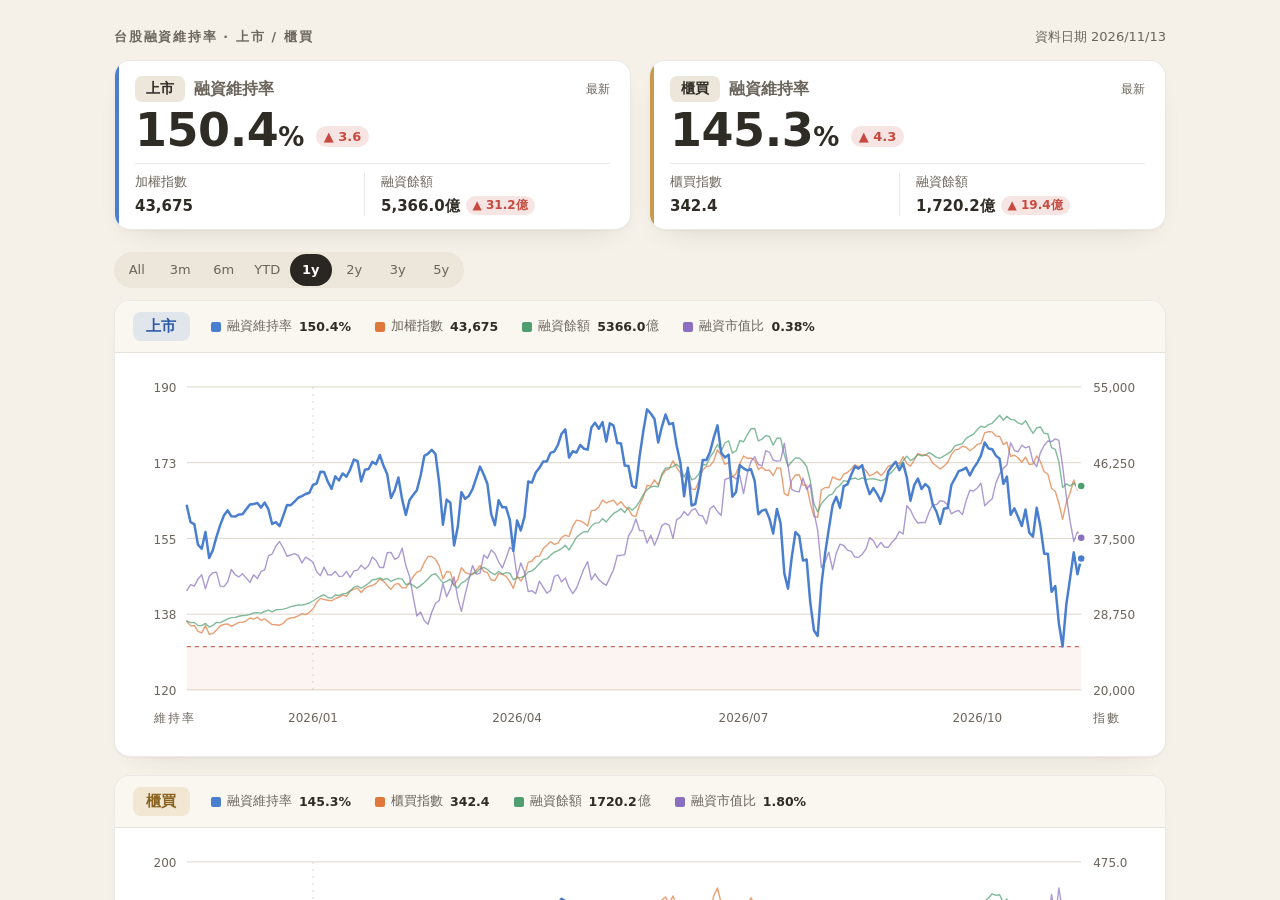
==== commit a2eb3cf6: "Update margin data through 2026-11-13 (verified automatic publication)" ====
--- a/index.html
+++ b/index.html
@@ -227,7 +227,7 @@
 &lt;div id=&quot;margin-maintenance-history&quot;&gt;
   &lt;header class=&quot;mmc-page-head&quot;&gt;
     &lt;div class=&quot;mmc-kicker&quot;&gt;台股融資維持率 · 上市 / 櫃買&lt;/div&gt;
-    &lt;div class=&quot;mmc-updated&quot;&gt;資料日期 2026/11/12&lt;/div&gt;
+    &lt;div class=&quot;mmc-updated&quot;&gt;資料日期 2026/11/13&lt;/div&gt;
   &lt;/header&gt;
 
   &lt;div class=&quot;mmc-stat-row&quot; aria-label=&quot;最新數值&quot;&gt;
@@ -238,17 +238,17 @@
         &lt;span class=&quot;mmc-latest-label&quot;&gt;最新&lt;/span&gt;
       &lt;/div&gt;
       &lt;div class=&quot;mmc-stat-value-row&quot;&gt;
-        &lt;div class=&quot;mmc-stat-value&quot;&gt;&lt;span data-role=&quot;stat-maint-value&quot;&gt;146.7&lt;/span&gt;&lt;span class=&quot;mmc-stat-percent&quot;&gt;%&lt;/span&gt;&lt;/div&gt;
-        &lt;span class=&quot;mmc-delta&quot; data-tone=&quot;down&quot; data-role=&quot;maint-delta&quot;&gt;▼ 5.0&lt;/span&gt;
+        &lt;div class=&quot;mmc-stat-value&quot;&gt;&lt;span data-role=&quot;stat-maint-value&quot;&gt;150.4&lt;/span&gt;&lt;span class=&quot;mmc-stat-percent&quot;&gt;%&lt;/span&gt;&lt;/div&gt;
+        &lt;span class=&quot;mmc-delta&quot; data-tone=&quot;up&quot; data-role=&quot;maint-delta&quot;&gt;▲ 3.6&lt;/span&gt;
       &lt;/div&gt;
       &lt;div class=&quot;mmc-stat-metrics&quot;&gt;
         &lt;div class=&quot;mmc-stat-metric&quot;&gt;
           &lt;span class=&quot;mmc-metric-label&quot;&gt;加權指數&lt;/span&gt;
-          &lt;span class=&quot;mmc-stat-index&quot;&gt;43,092&lt;/span&gt;
+          &lt;span class=&quot;mmc-stat-index&quot;&gt;43,675&lt;/span&gt;
         &lt;/div&gt;
         &lt;div class=&quot;mmc-stat-metric&quot;&gt;
           &lt;span class=&quot;mmc-metric-label&quot;&gt;融資餘額&lt;/span&gt;
-          &lt;span class=&quot;mmc-stat-balance&quot;&gt;&lt;span class=&quot;mmc-balance-total&quot;&gt;&lt;strong data-role=&quot;stat-balance-value&quot;&gt;5,334.8&lt;/strong&gt;億&lt;/span&gt;&lt;span class=&quot;mmc-mini-delta&quot; data-tone=&quot;down&quot; data-role=&quot;balance-delta&quot;&gt;▼ 76.8億&lt;/span&gt;&lt;/span&gt;
+          &lt;span class=&quot;mmc-stat-balance&quot;&gt;&lt;span class=&quot;mmc-balance-total&quot;&gt;&lt;strong data-role=&quot;stat-balance-value&quot;&gt;5,366.0&lt;/strong&gt;億&lt;/span&gt;&lt;span class=&quot;mmc-mini-delta&quot; data-tone=&quot;up&quot; data-role=&quot;balance-delta&quot;&gt;▲ 31.2億&lt;/span&gt;&lt;/span&gt;
         &lt;/div&gt;
       &lt;/div&gt;
     &lt;/article&gt;
@@ -259,17 +259,17 @@
         &lt;span class=&quot;mmc-latest-label&quot;&gt;最新&lt;/span&gt;
       &lt;/div&gt;
       &lt;div class=&quot;mmc-stat-value-row&quot;&gt;
-        &lt;div class=&quot;mmc-stat-value&quot;&gt;&lt;span data-role=&quot;stat-maint-value&quot;&gt;140.9&lt;/span&gt;&lt;span class=&quot;mmc-stat-percent&quot;&gt;%&lt;/span&gt;&lt;/div&gt;
-        &lt;span class=&quot;mmc-delta&quot; data-tone=&quot;down&quot; data-role=&quot;maint-delta&quot;&gt;▼ 3.8&lt;/span&gt;
+        &lt;div class=&quot;mmc-stat-value&quot;&gt;&lt;span data-role=&quot;stat-maint-value&quot;&gt;145.3&lt;/span&gt;&lt;span class=&quot;mmc-stat-percent&quot;&gt;%&lt;/span&gt;&lt;/div&gt;
+        &lt;span class=&quot;mmc-delta&quot; data-tone=&quot;up&quot; data-role=&quot;maint-delta&quot;&gt;▲ 4.3&lt;/span&gt;
       &lt;/div&gt;
       &lt;div class=&quot;mmc-stat-metrics&quot;&gt;
         &lt;div class=&quot;mmc-stat-metric&quot;&gt;
           &lt;span class=&quot;mmc-metric-label&quot;&gt;櫃買指數&lt;/span&gt;
-          &lt;span class=&quot;mmc-stat-index&quot;&gt;335.7&lt;/span&gt;
+          &lt;span class=&quot;mmc-stat-index&quot;&gt;342.4&lt;/span&gt;
         &lt;/div&gt;
         &lt;div class=&quot;mmc-stat-metric&quot;&gt;
           &lt;span class=&quot;mmc-metric-label&quot;&gt;融資餘額&lt;/span&gt;
-          &lt;span class=&quot;mmc-stat-balance&quot;&gt;&lt;span class=&quot;mmc-balance-total&quot;&gt;&lt;strong data-role=&quot;stat-balance-value&quot;&gt;1,700.8&lt;/strong&gt;億&lt;/span&gt;&lt;span class=&quot;mmc-mini-delta&quot; data-tone=&quot;down&quot; data-role=&quot;balance-delta&quot;&gt;▼ 17.3億&lt;/span&gt;&lt;/span&gt;
+          &lt;span class=&quot;mmc-stat-balance&quot;&gt;&lt;span class=&quot;mmc-balance-total&quot;&gt;&lt;strong data-role=&quot;stat-balance-value&quot;&gt;1,720.2&lt;/strong&gt;億&lt;/span&gt;&lt;span class=&quot;mmc-mini-delta&quot; data-tone=&quot;up&quot; data-role=&quot;balance-delta&quot;&gt;▲ 19.4億&lt;/span&gt;&lt;/span&gt;
         &lt;/div&gt;
       &lt;/div&gt;
     &lt;/article&gt;
@@ -292,10 +292,10 @@
     &lt;div class=&quot;mmc-market-meta&quot;&gt;
       &lt;h2 id=&quot;mmc-twse-heading&quot;&gt;上市&lt;/h2&gt;
       &lt;div class=&quot;mmc-summary&quot; aria-label=&quot;上市圖例與目前數值&quot;&gt;
-        &lt;span data-role=&quot;date&quot; class=&quot;mmc-date mmc-visually-hidden&quot;&gt;2026/11/12&lt;/span&gt;
-        &lt;button type=&quot;button&quot; class=&quot;mmc-legend-item&quot; data-series=&quot;maint&quot; aria-pressed=&quot;true&quot; aria-label=&quot;切換上市融資維持率&quot;&gt;&lt;i class=&quot;mmc-swatch mmc-maint&quot;&gt;&lt;/i&gt;&lt;span class=&quot;mmc-legend-long&quot;&gt;融資維持率&lt;/span&gt;&lt;span class=&quot;mmc-legend-short&quot;&gt;維持率&lt;/span&gt;&lt;strong data-role=&quot;maint-value&quot;&gt;146.7%&lt;/strong&gt;&lt;/button&gt;
-        &lt;button type=&quot;button&quot; class=&quot;mmc-legend-item&quot; data-series=&quot;index&quot; aria-pressed=&quot;true&quot; aria-label=&quot;切換加權指數&quot;&gt;&lt;i class=&quot;mmc-swatch mmc-index&quot;&gt;&lt;/i&gt;&lt;span class=&quot;mmc-legend-long&quot;&gt;加權指數&lt;/span&gt;&lt;span class=&quot;mmc-legend-short&quot;&gt;指數&lt;/span&gt;&lt;strong data-role=&quot;index-value&quot;&gt;43,092&lt;/strong&gt;&lt;/button&gt;
-        &lt;button type=&quot;button&quot; class=&quot;mmc-legend-item&quot; data-series=&quot;balance&quot; aria-pressed=&quot;true&quot; aria-label=&quot;切換上市融資餘額&quot;&gt;&lt;i class=&quot;mmc-swatch mmc-balance&quot;&gt;&lt;/i&gt;&lt;span class=&quot;mmc-legend-long&quot;&gt;融資餘額&lt;/span&gt;&lt;span class=&quot;mmc-legend-short&quot;&gt;餘額&lt;/span&gt;&lt;span class=&quot;mmc-balance-reading&quot;&gt;&lt;strong data-role=&quot;balance-value&quot;&gt;5334.8&lt;/strong&gt;億&lt;/span&gt;&lt;/button&gt;
+        &lt;span data-role=&quot;date&quot; class=&quot;mmc-date mmc-visually-hidden&quot;&gt;2026/11/13&lt;/span&gt;
+        &lt;button type=&quot;button&quot; class=&quot;mmc-legend-item&quot; data-series=&quot;maint&quot; aria-pressed=&quot;true&quot; aria-label=&quot;切換上市融資維持率&quot;&gt;&lt;i class=&quot;mmc-swatch mmc-maint&quot;&gt;&lt;/i&gt;&lt;span class=&quot;mmc-legend-long&quot;&gt;融資維持率&lt;/span&gt;&lt;span class=&quot;mmc-legend-short&quot;&gt;維持率&lt;/span&gt;&lt;strong data-role=&quot;maint-value&quot;&gt;150.4%&lt;/strong&gt;&lt;/button&gt;
+        &lt;button type=&quot;button&quot; class=&quot;mmc-legend-item&quot; data-series=&quot;index&quot; aria-pressed=&quot;true&quot; aria-label=&quot;切換加權指數&quot;&gt;&lt;i class=&quot;mmc-swatch mmc-index&quot;&gt;&lt;/i&gt;&lt;span class=&quot;mmc-legend-long&quot;&gt;加權指數&lt;/span&gt;&lt;span class=&quot;mmc-legend-short&quot;&gt;指數&lt;/span&gt;&lt;strong data-role=&quot;index-value&quot;&gt;43,675&lt;/strong&gt;&lt;/button&gt;
+        &lt;button type=&quot;button&quot; class=&quot;mmc-legend-item&quot; data-series=&quot;balance&quot; aria-pressed=&quot;true&quot; aria-label=&quot;切換上市融資餘額&quot;&gt;&lt;i class=&quot;mmc-swatch mmc-balance&quot;&gt;&lt;/i&gt;&lt;span class=&quot;mmc-legend-long&quot;&gt;融資餘額&lt;/span&gt;&lt;span class=&quot;mmc-legend-short&quot;&gt;餘額&lt;/span&gt;&lt;span class=&quot;mmc-balance-reading&quot;&gt;&lt;strong data-role=&quot;balance-value&quot;&gt;5366.0&lt;/strong&gt;億&lt;/span&gt;&lt;/button&gt;
         &lt;button type=&quot;button&quot; class=&quot;mmc-legend-item&quot; data-series=&quot;ratio&quot; aria-pressed=&quot;true&quot; aria-label=&quot;切換上市融資市值比&quot;&gt;&lt;i class=&quot;mmc-swatch mmc-ratio&quot;&gt;&lt;/i&gt;&lt;span class=&quot;mmc-legend-long&quot;&gt;融資市值比&lt;/span&gt;&lt;span class=&quot;mmc-legend-short&quot;&gt;市值比&lt;/span&gt;&lt;strong data-role=&quot;ratio-value&quot;&gt;0.38%&lt;/strong&gt;&lt;/button&gt;
       &lt;/div&gt;
     &lt;/div&gt;
@@ -325,11 +325,11 @@
     &lt;div class=&quot;mmc-market-meta&quot;&gt;
       &lt;h2 id=&quot;mmc-tpex-heading&quot;&gt;櫃買&lt;/h2&gt;
       &lt;div class=&quot;mmc-summary&quot; aria-label=&quot;櫃買圖例與目前數值&quot;&gt;
-        &lt;span data-role=&quot;date&quot; class=&quot;mmc-date mmc-visually-hidden&quot;&gt;2026/11/12&lt;/span&gt;
-        &lt;button type=&quot;button&quot; class=&quot;mmc-legend-item&quot; data-series=&quot;maint&quot; aria-pressed=&quot;true&quot; aria-label=&quot;切換櫃買融資維持率&quot;&gt;&lt;i class=&quot;mmc-swatch mmc-maint&quot;&gt;&lt;/i&gt;&lt;span class=&quot;mmc-legend-long&quot;&gt;融資維持率&lt;/span&gt;&lt;span class=&quot;mmc-legend-short&quot;&gt;維持率&lt;/span&gt;&lt;strong data-role=&quot;maint-value&quot;&gt;140.9%&lt;/strong&gt;&lt;/button&gt;
-        &lt;button type=&quot;button&quot; class=&quot;mmc-legend-item&quot; data-series=&quot;index&quot; aria-pressed=&quot;true&quot; aria-label=&quot;切換櫃買指數&quot;&gt;&lt;i class=&quot;mmc-swatch mmc-index&quot;&gt;&lt;/i&gt;&lt;span class=&quot;mmc-legend-long&quot;&gt;櫃買指數&lt;/span&gt;&lt;span class=&quot;mmc-legend-short&quot;&gt;指數&lt;/span&gt;&lt;strong data-role=&quot;index-value&quot;&gt;335.7&lt;/strong&gt;&lt;/button&gt;
-        &lt;button type=&quot;button&quot; class=&quot;mmc-legend-item&quot; data-series=&quot;balance&quot; aria-pressed=&quot;true&quot; aria-label=&quot;切換櫃買融資餘額&quot;&gt;&lt;i class=&quot;mmc-swatch mmc-balance&quot;&gt;&lt;/i&gt;&lt;span class=&quot;mmc-legend-long&quot;&gt;融資餘額&lt;/span&gt;&lt;span class=&quot;mmc-legend-short&quot;&gt;餘額&lt;/span&gt;&lt;span class=&quot;mmc-balance-reading&quot;&gt;&lt;strong data-role=&quot;balance-value&quot;&gt;1700.8&lt;/strong&gt;億&lt;/span&gt;&lt;/button&gt;
-        &lt;button type=&quot;button&quot; class=&quot;mmc-legend-item&quot; data-series=&quot;ratio&quot; aria-pressed=&quot;true&quot; aria-label=&quot;切換櫃買融資市值比&quot;&gt;&lt;i class=&quot;mmc-swatch mmc-ratio&quot;&gt;&lt;/i&gt;&lt;span class=&quot;mmc-legend-long&quot;&gt;融資市值比&lt;/span&gt;&lt;span class=&quot;mmc-legend-short&quot;&gt;市值比&lt;/span&gt;&lt;strong data-role=&quot;ratio-value&quot;&gt;1.81%&lt;/strong&gt;&lt;/button&gt;
+        &lt;span data-role=&quot;date&quot; class=&quot;mmc-date mmc-visually-hidden&quot;&gt;2026/11/13&lt;/span&gt;
+        &lt;button type=&quot;button&quot; class=&quot;mmc-legend-item&quot; data-series=&quot;maint&quot; aria-pressed=&quot;true&quot; aria-label=&quot;切換櫃買融資維持率&quot;&gt;&lt;i class=&quot;mmc-swatch mmc-maint&quot;&gt;&lt;/i&gt;&lt;span class=&quot;mmc-legend-long&quot;&gt;融資維持率&lt;/span&gt;&lt;span class=&quot;mmc-legend-short&quot;&gt;維持率&lt;/span&gt;&lt;strong data-role=&quot;maint-value&quot;&gt;145.3%&lt;/strong&gt;&lt;/button&gt;
+        &lt;button type=&quot;button&quot; class=&quot;mmc-legend-item&quot; data-series=&quot;index&quot; aria-pressed=&quot;true&quot; aria-label=&quot;切換櫃買指數&quot;&gt;&lt;i class=&quot;mmc-swatch mmc-index&quot;&gt;&lt;/i&gt;&lt;span class=&quot;mmc-legend-long&quot;&gt;櫃買指數&lt;/span&gt;&lt;span class=&quot;mmc-legend-short&quot;&gt;指數&lt;/span&gt;&lt;strong data-role=&quot;index-value&quot;&gt;342.4&lt;/strong&gt;&lt;/button&gt;
+        &lt;button type=&quot;button&quot; class=&quot;mmc-legend-item&quot; data-series=&quot;balance&quot; aria-pressed=&quot;true&quot; aria-label=&quot;切換櫃買融資餘額&quot;&gt;&lt;i class=&quot;mmc-swatch mmc-balance&quot;&gt;&lt;/i&gt;&lt;span class=&quot;mmc-legend-long&quot;&gt;融資餘額&lt;/span&gt;&lt;span class=&quot;mmc-legend-short&quot;&gt;餘額&lt;/span&gt;&lt;span class=&quot;mmc-balance-reading&quot;&gt;&lt;strong data-role=&quot;balance-value&quot;&gt;1720.2&lt;/strong&gt;億&lt;/span&gt;&lt;/button&gt;
+        &lt;button type=&quot;button&quot; class=&quot;mmc-legend-item&quot; data-series=&quot;ratio&quot; aria-pressed=&quot;true&quot; aria-label=&quot;切換櫃買融資市值比&quot;&gt;&lt;i class=&quot;mmc-swatch mmc-ratio&quot;&gt;&lt;/i&gt;&lt;span class=&quot;mmc-legend-long&quot;&gt;融資市值比&lt;/span&gt;&lt;span class=&quot;mmc-legend-short&quot;&gt;市值比&lt;/span&gt;&lt;strong data-role=&quot;ratio-value&quot;&gt;1.80%&lt;/strong&gt;&lt;/button&gt;
       &lt;/div&gt;
     &lt;/div&gt;
     &lt;div class=&quot;mmc-plot&quot; data-role=&quot;plot&quot;&gt;
@@ -359,7 +359,7 @@
 &lt;script&gt;
 (() =&gt; {
   const root = document.getElementById(&#x27;margin-maintenance-history&#x27;);
-  const data = [{&quot;d&quot;:&quot;2017-07-03&quot;,&quot;tw&quot;:167.18,&quot;ti&quot;:10412.79,&quot;tb&quot;:1463.0,&quot;tr&quot;:0.4745,&quot;ot&quot;:160.75,&quot;oi&quot;:135.49,&quot;ob&quot;:646.83,&quot;or&quot;:2.1483},{&quot;d&quot;:&quot;2017-07-04&quot;,&quot;tw&quot;:166.08,&quot;ti&quot;:10347.78,&quot;tb&quot;:1465.3,&quot;tr&quot;:0.478,&quot;ot&quot;:160.04,&quot;oi&quot;:135.13,&quot;ob&quot;:645.69,&quot;or&quot;:2.1501},{&quot;d&quot;:&quot;2017-07-05&quot;,&quot;tw&quot;:166.37,&quot;ti&quot;:10404.79,&quot;tb&quot;:1468.65,&quot;tr&quot;:0.4764,&quot;ot&quot;:160.51,&quot;oi&quot;:135.15,&quot;ob&quot;:646.42,&quot;or&quot;:2.1523},{&quot;d&quot;:&quot;2017-07-06&quot;,&quot;tw&quot;:166.77,&quot;ti&quot;:10368.2,&quot;tb&quot;:1463.96,&quot;tr&quot;:0.4765,&quot;ot&quot;:160.9,&quot;oi&quot;:135.13,&quot;ob&quot;:646.32,&quot;or&quot;:2.1524},{&quot;d&quot;:&quot;2017-07-07&quot;,&quot;tw&quot;:165.44,&quot;ti&quot;:10297.25,&quot;tb&quot;:1463.01,&quot;tr&quot;:0.4796,&quot;ot&quot;:159.64,&quot;oi&quot;:134.17,&quot;ob&quot;:645.21,&quot;or&quot;:2.1641},{&quot;d&quot;:&quot;2017-07-10&quot;,&quot;tw&quot;:164.66,&quot;ti&quot;:10289.91,&quot;tb&quot;:1456.92,&quot;tr&quot;:0.4779,&quot;ot&quot;:159.26,&quot;oi&quot;:133.86,&quot;ob&quot;:640.96,&quot;or&quot;:2.1547},{&quot;d&quot;:&quot;2017-07-11&quot;,&quot;tw&quot;:165.26,&quot;ti&quot;:10415.57,&quot;tb&quot;:1448.1,&quot;tr&quot;:0.469,&quot;ot&quot;:159.4,&quot;oi&quot;:133.99,&quot;ob&quot;:639.52,&quot;or&quot;:2.1477},{&quot;d&quot;:&quot;2017-07-12&quot;,&quot;tw&quot;:166.34,&quot;ti&quot;:10420.68,&quot;tb&quot;:1446.65,&quot;tr&quot;:0.4684,&quot;ot&quot;:160.87,&quot;oi&quot;:135.03,&quot;ob&quot;:637.15,&quot;or&quot;:2.1233},{&quot;d&quot;:&quot;2017-07-13&quot;,&quot;tw&quot;:166.35,&quot;ti&quot;:10460.15,&quot;tb&quot;:1453.18,&quot;tr&quot;:0.4691,&quot;ot&quot;:161.68,&quot;oi&quot;:135.55,&quot;ob&quot;:637.57,&quot;or&quot;:2.1166},{&quot;d&quot;:&quot;2017-07-14&quot;,&quot;tw&quot;:166.55,&quot;ti&quot;:10443.91,&quot;tb&quot;:1454.82,&quot;tr&quot;:0.4701,&quot;ot&quot;:162.82,&quot;oi&quot;:136.64,&quot;ob&quot;:638.47,&quot;or&quot;:2.1025},{&quot;d&quot;:&quot;2017-07-17&quot;,&quot;tw&quot;:166.68,&quot;ti&quot;:10457.54,&quot;tb&quot;:1450.12,&quot;tr&quot;:0.468,&quot;ot&quot;:162.97,&quot;oi&quot;:136.9,&quot;ob&quot;:640.85,&quot;or&quot;:2.1065},{&quot;d&quot;:&quot;2017-07-18&quot;,&quot;tw&quot;:167.34,&quot;ti&quot;:10481.26,&quot;tb&quot;:1457.42,&quot;tr&quot;:0.4691,&quot;ot&quot;:163.73,&quot;oi&quot;:137.99,&quot;ob&quot;:641.48,&quot;or&quot;:2.0916},{&quot;d&quot;:&quot;2017-07-19&quot;,&quot;tw&quot;:167.24,&quot;ti&quot;:10506.1,&quot;tb&quot;:1450.86,&quot;tr&quot;:0.4661,&quot;ot&quot;:163.97,&quot;oi&quot;:137.89,&quot;ob&quot;:644.53,&quot;or&quot;:2.103},{&quot;d&quot;:&quot;2017-07-20&quot;,&quot;tw&quot;:166.64,&quot;ti&quot;:10499.36,&quot;tb&quot;:1452.62,&quot;tr&quot;:0.4669,&quot;ot&quot;:164.23,&quot;oi&quot;:138.16,&quot;ob&quot;:648.02,&quot;or&quot;:2.11},{&quot;d&quot;:&quot;2017-07-21&quot;,&quot;tw&quot;:166.14,&quot;ti&quot;:10436.7,&quot;tb&quot;:1458.28,&quot;tr&quot;:0.4716,&quot;ot&quot;:163.98,&quot;oi&quot;:138.61,&quot;ob&quot;:649.04,&quot;or&quot;:2.1064},{&quot;d&quot;:&quot;2017-07-24&quot;,&quot;tw&quot;:166.3,&quot;ti&quot;:10461.28,&quot;tb&quot;:1461.91,&quot;tr&quot;:0.4717,&quot;ot&quot;:163.52,&quot;oi&quot;:138.55,&quot;ob&quot;:649.13,&quot;or&quot;:2.1072},{&quot;d&quot;:&quot;2017-07-25&quot;,&quot;tw&quot;:167.28,&quot;ti&quot;:10463.15,&quot;tb&quot;:1461.39,&quot;tr&quot;:0.4714,&quot;ot&quot;:164.72,&quot;oi&quot;:139.23,&quot;ob&quot;:651.41,&quot;or&quot;:2.1041},{&quot;d&quot;:&quot;2017-07-26&quot;,&quot;tw&quot;:166.62,&quot;ti&quot;:10419.11,&quot;tb&quot;:1463.5,&quot;tr&quot;:0.4739,&quot;ot&quot;:164.65,&quot;oi&quot;:139.95,&quot;ob&quot;:655.68,&quot;or&quot;:2.1069},{&quot;d&quot;:&quot;2017-07-27&quot;,&quot;tw&quot;:167.78,&quot;ti&quot;:10508.37,&quot;tb&quot;:1468.83,&quot;tr&quot;:0.4817,&quot;ot&quot;:165.06,&quot;oi&quot;:140.23,&quot;ob&quot;:661.22,&quot;or&quot;:2.1206},{&quot;d&quot;:&quot;2017-07-28&quot;,&quot;tw&quot;:166.12,&quot;ti&quot;:10423.05,&quot;tb&quot;:1467.79,&quot;tr&quot;:0.4753,&quot;ot&quot;:162.82,&quot;oi&quot;:138.9,&quot;ob&quot;:662.69,&quot;or&quot;:2.1457},{&quot;d&quot;:&quot;2017-07-31&quot;,&quot;tw&quot;:166.43,&quot;ti&quot;:10427.33,&quot;tb&quot;:1470.46,&quot;tr&quot;:0.4757,&quot;ot&quot;:163.19,&quot;oi&quot;:139.17,&quot;ob&quot;:665.34,&quot;or&quot;:2.15},{&quot;d&quot;:&quot;2017-08-01&quot;,&quot;tw&quot;:166.99,&quot;ti&quot;:10437.29,&quot;tb&quot;:1477.66,&quot;tr&quot;:0.4779,&quot;ot&quot;:163.77,&quot;oi&quot;:139.29,&quot;ob&quot;:669.71,&quot;or&quot;:2.1618},{&quot;d&quot;:&quot;2017-08-02&quot;,&quot;tw&quot;:167.42,&quot;ti&quot;:10519.27,&quot;tb&quot;:1478.31,&quot;tr&quot;:0.4742,&quot;ot&quot;:164.02,&quot;oi&quot;:139.71,&quot;ob&quot;:673.21,&quot;or&quot;:2.1666},{&quot;d&quot;:&quot;2017-08-03&quot;,&quot;tw&quot;:166.66,&quot;ti&quot;:10469.88,&quot;tb&quot;:1488.27,&quot;tr&quot;:0.4798,&quot;ot&quot;:163.26,&quot;oi&quot;:139.36,&quot;ob&quot;:673.03,&quot;or&quot;:2.1715},{&quot;d&quot;:&quot;2017-08-04&quot;,&quot;tw&quot;:167.7,&quot;ti&quot;:10506.56,&quot;tb&quot;:1496.8,&quot;tr&quot;:0.4808,&quot;ot&quot;:163.78,&quot;oi&quot;:139.46,&quot;ob&quot;:677.71,&quot;or&quot;:2.1849},{&quot;d&quot;:&quot;2017-08-07&quot;,&quot;tw&quot;:169.0,&quot;ti&quot;:10579.38,&quot;tb&quot;:1507.14,&quot;tr&quot;:0.4817,&quot;ot&quot;:165.46,&quot;oi&quot;:140.54,&quot;ob&quot;:682.52,&quot;or&quot;:2.1835},{&quot;d&quot;:&quot;2017-08-08&quot;,&quot;tw&quot;:166.82,&quot;ti&quot;:10568.97,&quot;tb&quot;:1507.03,&quot;tr&quot;:0.4822,&quot;ot&quot;:163.21,&quot;oi&quot;:139.76,&quot;ob&quot;:682.6,&quot;or&quot;:2.196},{&quot;d&quot;:&quot;2017-08-09&quot;,&quot;tw&quot;:165.39,&quot;ti&quot;:10470.38,&quot;tb&quot;:1503.61,&quot;tr&quot;:0.486,&quot;ot&quot;:160.87,&quot;oi&quot;:137.73,&quot;ob&quot;:684.08,&quot;or&quot;:2.2331},{&quot;d&quot;:&quot;2017-08-10&quot;,&quot;tw&quot;:161.29,&quot;ti&quot;:10329.74,&quot;tb&quot;:1479.03,&quot;tr&quot;:0.4845,&quot;ot&quot;:156.37,&quot;oi&quot;:134.72,&quot;ob&quot;:675.38,&quot;or&quot;:2.2539},{&quot;d&quot;:&quot;2017-08-11&quot;,&quot;tw&quot;:162.61,&quot;ti&quot;:10329.57,&quot;tb&quot;:1478.75,&quot;tr&quot;:0.4844,&quot;ot&quot;:156.94,&quot;oi&quot;:134.68,&quot;ob&quot;:672.8,&quot;or&quot;:2.246},{&quot;d&quot;:&quot;2017-08-14&quot;,&quot;tw&quot;:158.7,&quot;ti&quot;:10225.28,&quot;tb&quot;:1462.16,&quot;tr&quot;:0.4838,&quot;ot&quot;:151.94,&quot;oi&quot;:131.3,&quot;ob&quot;:661.46,&quot;or&quot;:2.2649},{&quot;d&quot;:&quot;2017-08-15&quot;,&quot;tw&quot;:160.99,&quot;ti&quot;:10311.16,&quot;tb&quot;:1458.75,&quot;tr&quot;:0.4799,&quot;ot&quot;:154.87,&quot;oi&quot;:133.07,&quot;ob&quot;:661.67,&quot;or&quot;:2.2354},{&quot;d&quot;:&quot;2017-08-16&quot;,&quot;tw&quot;:161.7,&quot;ti&quot;:10290.39,&quot;tb&quot;:1466.7,&quot;tr&quot;:0.4833,&quot;ot&quot;:156.16,&quot;oi&quot;:133.78,&quot;ob&quot;:661.28,&quot;or&quot;:2.2223},{&quot;d&quot;:&quot;2017-08-17&quot;,&quot;tw&quot;:164.01,&quot;ti&quot;:10369.37,&quot;tb&quot;:1473.52,&quot;tr&quot;:0.4821,&quot;ot&quot;:158.87,&quot;oi&quot;:135.47,&quot;ob&quot;:664.8,&quot;or&quot;:2.2078},{&quot;d&quot;:&quot;2017-08-18&quot;,&quot;tw&quot;:163.27,&quot;ti&quot;:10321.33,&quot;tb&quot;:1478.75,&quot;tr&quot;:0.4847,&quot;ot&quot;:158.82,&quot;oi&quot;:135.34,&quot;ob&quot;:668.01,&quot;or&quot;:2.2219},{&quot;d&quot;:&quot;2017-08-21&quot;,&quot;tw&quot;:163.73,&quot;ti&quot;:10326.39,&quot;tb&quot;:1484.43,&quot;tr&quot;:0.486,&quot;ot&quot;:159.93,&quot;oi&quot;:135.96,&quot;ob&quot;:671.2,&quot;or&quot;:2.2223},{&quot;d&quot;:&quot;2017-08-22&quot;,&quot;tw&quot;:165.2,&quot;ti&quot;:10392.07,&quot;tb&quot;:1492.2,&quot;tr&quot;:0.4856,&quot;ot&quot;:159.77,&quot;oi&quot;:136.44,&quot;ob&quot;:670.32,&quot;or&quot;:2.2158},{&quot;d&quot;:&quot;2017-08-23&quot;,&quot;tw&quot;:165.75,&quot;ti&quot;:10406.81,&quot;tb&quot;:1493.07,&quot;tr&quot;:0.4853,&quot;ot&quot;:160.45,&quot;oi&quot;:136.79,&quot;ob&quot;:672.01,&quot;or&quot;:2.2153},{&quot;d&quot;:&quot;2017-08-24&quot;,&quot;tw&quot;:166.85,&quot;ti&quot;:10488.96,&quot;tb&quot;:1494.74,&quot;tr&quot;:0.4824,&quot;ot&quot;:161.36,&quot;oi&quot;:137.63,&quot;ob&quot;:674.25,&quot;or&quot;:2.2106},{&quot;d&quot;:&quot;2017-08-25&quot;,&quot;tw&quot;:167.32,&quot;ti&quot;:10515.51,&quot;tb&quot;:1500.54,&quot;tr&quot;:0.4832,&quot;ot&quot;:161.53,&quot;oi&quot;:138.15,&quot;ob&quot;:678.17,&quot;or&quot;:2.2137},{&quot;d&quot;:&quot;2017-08-28&quot;,&quot;tw&quot;:168.06,&quot;ti&quot;:10525.98,&quot;tb&quot;:1510.34,&quot;tr&quot;:0.4847,&quot;ot&quot;:162.37,&quot;oi&quot;:138.61,&quot;ob&quot;:681.12,&quot;or&quot;:2.2159},{&quot;d&quot;:&quot;2017-08-29&quot;,&quot;tw&quot;:167.29,&quot;ti&quot;:10496.57,&quot;tb&quot;:1524.37,&quot;tr&quot;:0.4905,&quot;ot&quot;:161.61,&quot;oi&quot;:138.5,&quot;ob&quot;:684.2,&quot;or&quot;:2.2276},{&quot;d&quot;:&quot;2017-08-30&quot;,&quot;tw&quot;:167.89,&quot;ti&quot;:10569.4,&quot;tb&quot;:1538.27,&quot;tr&quot;:0.4915,&quot;ot&quot;:162.08,&quot;oi&quot;:138.94,&quot;ob&quot;:689.56,&quot;or&quot;:2.2361},{&quot;d&quot;:&quot;2017-08-31&quot;,&quot;tw&quot;:168.26,&quot;ti&quot;:10585.78,&quot;tb&quot;:1550.93,&quot;tr&quot;:0.495,&quot;ot&quot;:162.76,&quot;oi&quot;:139.93,&quot;ob&quot;:690.11,&quot;or&quot;:2.222},{&quot;d&quot;:&quot;2017-09-01&quot;,&quot;tw&quot;:169.31,&quot;ti&quot;:10594.82,&quot;tb&quot;:1561.07,&quot;tr&quot;:0.497,&quot;ot&quot;:163.97,&quot;oi&quot;:140.8,&quot;ob&quot;:693.59,&quot;or&quot;:2.2162},{&quot;d&quot;:&quot;2017-09-04&quot;,&quot;tw&quot;:168.16,&quot;ti&quot;:10569.87,&quot;tb&quot;:1562.31,&quot;tr&quot;:0.499,&quot;ot&quot;:163.64,&quot;oi&quot;:140.24,&quot;ob&quot;:695.31,&quot;or&quot;:2.2284},{&quot;d&quot;:&quot;2017-09-05&quot;,&quot;tw&quot;:169.72,&quot;ti&quot;:10617.84,&quot;tb&quot;:1574.7,&quot;tr&quot;:0.5002,&quot;ot&quot;:166.06,&quot;oi&quot;:141.98,&quot;ob&quot;:700.93,&quot;or&quot;:2.2189},{&quot;d&quot;:&quot;2017-09-06&quot;,&quot;tw&quot;:168.2,&quot;ti&quot;:10547.86,&quot;tb&quot;:1574.08,&quot;tr&quot;:0.5033,&quot;ot&quot;:165.04,&quot;oi&quot;:141.62,&quot;ob&quot;:701.37,&quot;or&quot;:2.2252},{&quot;d&quot;:&quot;2017-09-07&quot;,&quot;tw&quot;:166.24,&quot;ti&quot;:10538.51,&quot;tb&quot;:1575.61,&quot;tr&quot;:0.5053,&quot;ot&quot;:162.5,&quot;oi&quot;:140.55,&quot;ob&quot;:695.34,&quot;or&quot;:2.2273},{&quot;d&quot;:&quot;2017-09-08&quot;,&quot;tw&quot;:168.41,&quot;ti&quot;:10609.95,&quot;tb&quot;:1598.71,&quot;tr&quot;:0.5078,&quot;ot&quot;:164.53,&quot;oi&quot;:141.9,&quot;ob&quot;:689.72,&quot;or&quot;:2.1944},{&quot;d&quot;:&quot;2017-09-11&quot;,&quot;tw&quot;:166.98,&quot;ti&quot;:10572.16,&quot;tb&quot;:1610.79,&quot;tr&quot;:0.5134,&quot;ot&quot;:163.88,&quot;oi&quot;:141.46,&quot;ob&quot;:690.69,&quot;or&quot;:2.2045},{&quot;d&quot;:&quot;2017-09-12&quot;,&quot;tw&quot;:166.61,&quot;ti&quot;:10610.35,&quot;tb&quot;:1621.48,&quot;tr&quot;:0.5152,&quot;ot&quot;:163.62,&quot;oi&quot;:141.81,&quot;ob&quot;:688.93,&quot;or&quot;:2.1935},{&quot;d&quot;:&quot;2017-09-13&quot;,&quot;tw&quot;:165.13,&quot;ti&quot;:10532.88,&quot;tb&quot;:1625.86,&quot;tr&quot;:0.5201,&quot;ot&quot;:162.48,&quot;oi&quot;:141.25,&quot;ob&quot;:688.14,&quot;or&quot;:2.1996},{&quot;d&quot;:&quot;2017-09-14&quot;,&quot;tw&quot;:165.95,&quot;ti&quot;:10553.57,&quot;tb&quot;:1633.44,&quot;tr&quot;:0.5221,&quot;ot&quot;:164.2,&quot;oi&quot;:142.75,&quot;ob&quot;:688.48,&quot;or&quot;:2.2052},{&quot;d&quot;:&quot;2017-09-15&quot;,&quot;tw&quot;:166.09,&quot;ti&quot;:10580.41,&quot;tb&quot;:1635.99,&quot;tr&quot;:0.5213,&quot;ot&quot;:163.36,&quot;oi&quot;:142.67,&quot;ob&quot;:687.35,&quot;or&quot;:2.2027},{&quot;d&quot;:&quot;2017-09-18&quot;,&quot;tw&quot;:166.8,&quot;ti&quot;:10631.57,&quot;tb&quot;:1646.22,&quot;tr&quot;:0.5224,&quot;ot&quot;:164.1,&quot;oi&quot;:143.42,&quot;ob&quot;:693.02,&quot;or&quot;:2.2086},{&quot;d&quot;:&quot;2017-09-19&quot;,&quot;tw&quot;:164.71,&quot;ti&quot;:10576.14,&quot;tb&quot;:1646.4,&quot;tr&quot;:0.5246,&quot;ot&quot;:163.15,&quot;oi&quot;:142.47,&quot;ob&quot;:691.65,&quot;or&quot;:2.214},{&quot;d&quot;:&quot;2017-09-20&quot;,&quot;tw&quot;:163.5,&quot;ti&quot;:10519.17,&quot;tb&quot;:1649.34,&quot;tr&quot;:0.5281,&quot;ot&quot;:162.58,&quot;oi&quot;:142.07,&quot;ob&quot;:689.32,&quot;or&quot;:2.2131},{&quot;d&quot;:&quot;2017-09-21&quot;,&quot;tw&quot;:165.61,&quot;ti&quot;:10578.44,&quot;tb&quot;:1659.5,&quot;tr&quot;:0.5292,&quot;ot&quot;:164.94,&quot;oi&quot;:143.75,&quot;ob&quot;:692.96,&quot;or&quot;:2.2003},{&quot;d&quot;:&quot;2017-09-22&quot;,&quot;tw&quot;:162.52,&quot;ti&quot;:10449.68,&quot;tb&quot;:1647.75,&quot;tr&quot;:0.5311,&quot;ot&quot;:162.37,&quot;oi&quot;:142.14,&quot;ob&quot;:690.97,&quot;or&quot;:2.2206},{&quot;d&quot;:&quot;2017-09-25&quot;,&quot;tw&quot;:159.52,&quot;ti&quot;:10335.89,&quot;tb&quot;:1638.37,&quot;tr&quot;:0.534,&quot;ot&quot;:158.54,&quot;oi&quot;:139.96,&quot;ob&quot;:682.57,&quot;or&quot;:2.2318},{&quot;d&quot;:&quot;2017-09-26&quot;,&quot;tw&quot;:157.61,&quot;ti&quot;:10257.02,&quot;tb&quot;:1622.69,&quot;tr&quot;:0.5328,&quot;ot&quot;:155.1,&quot;oi&quot;:137.37,&quot;ob&quot;:676.09,&quot;or&quot;:2.2508},{&quot;d&quot;:&quot;2017-09-27&quot;,&quot;tw&quot;:160.24,&quot;ti&quot;:10326.68,&quot;tb&quot;:1625.84,&quot;tr&quot;:0.5303,&quot;ot&quot;:158.36,&quot;oi&quot;:139.35,&quot;ob&quot;:675.41,&quot;or&quot;:2.2083},{&quot;d&quot;:&quot;2017-09-28&quot;,&quot;tw&quot;:160.61,&quot;ti&quot;:10296.45,&quot;tb&quot;:1634.51,&quot;tr&quot;:0.5345,&quot;ot&quot;:158.71,&quot;oi&quot;:139.47,&quot;ob&quot;:678.38,&quot;or&quot;:2.1905},{&quot;d&quot;:&quot;2017-09-29&quot;,&quot;tw&quot;:159.9,&quot;ti&quot;:10329.94,&quot;tb&quot;:1625.7,&quot;tr&quot;:0.5305,&quot;ot&quot;:157.5,&quot;oi&quot;:138.7,&quot;ob&quot;:675.7,&quot;or&quot;:2.2},{&quot;d&quot;:&quot;2017-09-30&quot;,&quot;tw&quot;:162.06,&quot;ti&quot;:10383.94,&quot;tb&quot;:1627.95,&quot;tr&quot;:0.5284,&quot;ot&quot;:160.36,&quot;oi&quot;:140.42,&quot;ob&quot;:677.71,&quot;or&quot;:2.1792},{&quot;d&quot;:&quot;2017-10-02&quot;,&quot;tw&quot;:164.15,&quot;ti&quot;:10465.16,&quot;tb&quot;:1634.35,&quot;tr&quot;:0.5259,&quot;ot&quot;:162.6,&quot;oi&quot;:142.06,&quot;ob&quot;:681.0,&quot;or&quot;:2.1612},{&quot;d&quot;:&quot;2017-10-03&quot;,&quot;tw&quot;:164.01,&quot;ti&quot;:10469.35,&quot;tb&quot;:1641.35,&quot;tr&quot;:0.528,&quot;ot&quot;:162.61,&quot;oi&quot;:142.24,&quot;ob&quot;:683.58,&quot;or&quot;:2.1665},{&quot;d&quot;:&quot;2017-10-05&quot;,&quot;tw&quot;:165.35,&quot;ti&quot;:10518.27,&quot;tb&quot;:1647.15,&quot;tr&quot;:0.5273,&quot;ot&quot;:164.16,&quot;oi&quot;:143.28,&quot;ob&quot;:686.0,&quot;or&quot;:2.1558},{&quot;d&quot;:&quot;2017-10-06&quot;,&quot;tw&quot;:165.06,&quot;ti&quot;:10532.81,&quot;tb&quot;:1650.51,&quot;tr&quot;:0.5269,&quot;ot&quot;:163.38,&quot;oi&quot;:142.97,&quot;ob&quot;:688.95,&quot;or&quot;:2.1658},{&quot;d&quot;:&quot;2017-10-11&quot;,&quot;tw&quot;:164.28,&quot;ti&quot;:10641.19,&quot;tb&quot;:1653.38,&quot;tr&quot;:0.5223,&quot;ot&quot;:161.69,&quot;oi&quot;:142.58,&quot;ob&quot;:684.3,&quot;or&quot;:2.1618},{&quot;d&quot;:&quot;2017-10-12&quot;,&quot;tw&quot;:165.45,&quot;ti&quot;:10711.44,&quot;tb&quot;:1657.34,&quot;tr&quot;:0.5203,&quot;ot&quot;:163.44,&quot;oi&quot;:144.09,&quot;ob&quot;:688.22,&quot;or&quot;:2.1457},{&quot;d&quot;:&quot;2017-10-13&quot;,&quot;tw&quot;:165.86,&quot;ti&quot;:10724.09,&quot;tb&quot;:1660.64,&quot;tr&quot;:0.5209,&quot;ot&quot;:163.66,&quot;oi&quot;:144.24,&quot;ob&quot;:689.16,&quot;or&quot;:2.1466},{&quot;d&quot;:&quot;2017-10-16&quot;,&quot;tw&quot;:166.8,&quot;ti&quot;:10774.21,&quot;tb&quot;:1667.68,&quot;tr&quot;:0.521,&quot;ot&quot;:164.08,&quot;oi&quot;:144.61,&quot;ob&quot;:692.05,&quot;or&quot;:2.1554},{&quot;d&quot;:&quot;2017-10-17&quot;,&quot;tw&quot;:164.52,&quot;ti&quot;:10723.15,&quot;tb&quot;:1663.88,&quot;tr&quot;:0.5216,&quot;ot&quot;:162.6,&quot;oi&quot;:143.73,&quot;ob&quot;:690.92,&quot;or&quot;:2.165},{&quot;d&quot;:&quot;2017-10-18&quot;,&quot;tw&quot;:163.9,&quot;ti&quot;:10720.28,&quot;tb&quot;:1658.02,&quot;tr&quot;:0.5201,&quot;ot&quot;:162.09,&quot;oi&quot;:143.27,&quot;ob&quot;:691.82,&quot;or&quot;:2.1754},{&quot;d&quot;:&quot;2017-10-19&quot;,&quot;tw&quot;:165.34,&quot;ti&quot;:10760.29,&quot;tb&quot;:1655.11,&quot;tr&quot;:0.5195,&quot;ot&quot;:163.94,&quot;oi&quot;:144.87,&quot;ob&quot;:695.31,&quot;or&quot;:2.1688},{&quot;d&quot;:&quot;2017-10-20&quot;,&quot;tw&quot;:164.77,&quot;ti&quot;:10728.88,&quot;tb&quot;:1656.31,&quot;tr&quot;:0.5196,&quot;ot&quot;:163.6,&quot;oi&quot;:144.77,&quot;ob&quot;:696.92,&quot;or&quot;:2.1747},{&quot;d&quot;:&quot;2017-10-23&quot;,&quot;tw&quot;:164.9,&quot;ti&quot;:10735.21,&quot;tb&quot;:1662.45,&quot;tr&quot;:0.5207,&quot;ot&quot;:163.88,&quot;oi&quot;:145.14,&quot;ob&quot;:699.56,&quot;or&quot;:2.1773},{&quot;d&quot;:&quot;2017-10-24&quot;,&quot;tw&quot;:165.76,&quot;ti&quot;:10743.78,&quot;tb&quot;:1665.57,&quot;tr&quot;:0.5214,&quot;ot&quot;:164.71,&quot;oi&quot;:146.03,&quot;ob&quot;:703.57,&quot;or&quot;:2.1775},{&quot;d&quot;:&quot;2017-10-25&quot;,&quot;tw&quot;:165.05,&quot;ti&quot;:10750.57,&quot;tb&quot;:1668.76,&quot;tr&quot;:0.522,&quot;ot&quot;:163.51,&quot;oi&quot;:145.53,&quot;ob&quot;:704.3,&quot;or&quot;:2.1872},{&quot;d&quot;:&quot;2017-10-26&quot;,&quot;tw&quot;:165.79,&quot;ti&quot;:10734.76,&quot;tb&quot;:1668.74,&quot;tr&quot;:0.5229,&quot;ot&quot;:163.74,&quot;oi&quot;:146.08,&quot;ob&quot;:704.84,&quot;or&quot;:2.1813},{&quot;d&quot;:&quot;2017-10-27&quot;,&quot;tw&quot;:162.37,&quot;ti&quot;:10709.11,&quot;tb&quot;:1649.19,&quot;tr&quot;:0.5175,&quot;ot&quot;:160.25,&quot;oi&quot;:143.64,&quot;ob&quot;:697.99,&quot;or&quot;:2.197},{&quot;d&quot;:&quot;2017-10-30&quot;,&quot;tw&quot;:162.89,&quot;ti&quot;:10756.87,&quot;tb&quot;:1646.67,&quot;tr&quot;:0.5142,&quot;ot&quot;:160.06,&quot;oi&quot;:143.82,&quot;ob&quot;:694.03,&quot;or&quot;:2.1796},{&quot;d&quot;:&quot;2017-10-31&quot;,&quot;tw&quot;:164.86,&quot;ti&quot;:10793.8,&quot;tb&quot;:1660.88,&quot;tr&quot;:0.5171,&quot;ot&quot;:162.09,&quot;oi&quot;:145.36,&quot;ob&quot;:696.57,&quot;or&quot;:2.1596},{&quot;d&quot;:&quot;2017-11-01&quot;,&quot;tw&quot;:165.2,&quot;ti&quot;:10806.36,&quot;tb&quot;:1667.64,&quot;tr&quot;:0.5186,&quot;ot&quot;:162.73,&quot;oi&quot;:146.17,&quot;ob&quot;:698.0,&quot;or&quot;:2.1498},{&quot;d&quot;:&quot;2017-11-02&quot;,&quot;tw&quot;:164.63,&quot;ti&quot;:10788.51,&quot;tb&quot;:1673.04,&quot;tr&quot;:0.5209,&quot;ot&quot;:162.15,&quot;oi&quot;:146.46,&quot;ob&quot;:704.65,&quot;or&quot;:2.1665},{&quot;d&quot;:&quot;2017-11-03&quot;,&quot;tw&quot;:164.64,&quot;ti&quot;:10800.77,&quot;tb&quot;:1675.61,&quot;tr&quot;:0.5211,&quot;ot&quot;:161.36,&quot;oi&quot;:146.11,&quot;ob&quot;:705.29,&quot;or&quot;:2.1729},{&quot;d&quot;:&quot;2017-11-06&quot;,&quot;tw&quot;:164.65,&quot;ti&quot;:10786.19,&quot;tb&quot;:1681.51,&quot;tr&quot;:0.5239,&quot;ot&quot;:161.9,&quot;oi&quot;:146.26,&quot;ob&quot;:707.92,&quot;or&quot;:2.1769},{&quot;d&quot;:&quot;2017-11-07&quot;,&quot;tw&quot;:164.52,&quot;ti&quot;:10840.34,&quot;tb&quot;:1679.23,&quot;tr&quot;:0.5203,&quot;ot&quot;:162.18,&quot;oi&quot;:146.63,&quot;ob&quot;:709.41,&quot;or&quot;:2.1775},{&quot;d&quot;:&quot;2017-11-08&quot;,&quot;tw&quot;:164.61,&quot;ti&quot;:10818.99,&quot;tb&quot;:1685.53,&quot;tr&quot;:0.5233,&quot;ot&quot;:162.99,&quot;oi&quot;:147.43,&quot;ob&quot;:713.88,&quot;or&quot;:2.1796},{&quot;d&quot;:&quot;2017-11-09&quot;,&quot;tw&quot;:161.49,&quot;ti&quot;:10743.27,&quot;tb&quot;:1678.28,&quot;tr&quot;:0.5247,&quot;ot&quot;:160.22,&quot;oi&quot;:145.89,&quot;ob&quot;:710.78,&quot;or&quot;:2.1931},{&quot;d&quot;:&quot;2017-11-10&quot;,&quot;tw&quot;:161.87,&quot;ti&quot;:10732.67,&quot;tb&quot;:1683.01,&quot;tr&quot;:0.527,&quot;ot&quot;:162.3,&quot;oi&quot;:147.39,&quot;ob&quot;:711.29,&quot;or&quot;:2.1723},{&quot;d&quot;:&quot;2017-11-13&quot;,&quot;tw&quot;:159.46,&quot;ti&quot;:10683.92,&quot;tb&quot;:1679.24,&quot;tr&quot;:0.528,&quot;ot&quot;:160.07,&quot;oi&quot;:146.66,&quot;ob&quot;:706.67,&quot;or&quot;:2.1687},{&quot;d&quot;:&quot;2017-11-14&quot;,&quot;tw&quot;:160.08,&quot;ti&quot;:10687.18,&quot;tb&quot;:1672.36,&quot;tr&quot;:0.5255,&quot;ot&quot;:159.36,&quot;oi&quot;:146.11,&quot;ob&quot;:703.62,&quot;or&quot;:2.1665},{&quot;d&quot;:&quot;2017-11-15&quot;,&quot;tw&quot;:160.13,&quot;ti&quot;:10630.65,&quot;tb&quot;:1677.63,&quot;tr&quot;:0.5299,&quot;ot&quot;:160.4,&quot;oi&quot;:146.65,&quot;ob&quot;:706.17,&quot;or&quot;:2.1643},{&quot;d&quot;:&quot;2017-11-16&quot;,&quot;tw&quot;:160.48,&quot;ti&quot;:10625.04,&quot;tb&quot;:1680.12,&quot;tr&quot;:0.5314,&quot;ot&quot;:160.56,&quot;oi&quot;:146.86,&quot;ob&quot;:707.49,&quot;or&quot;:2.1667},{&quot;d&quot;:&quot;2017-11-17&quot;,&quot;tw&quot;:162.2,&quot;ti&quot;:10701.64,&quot;tb&quot;:1676.66,&quot;tr&quot;:0.5265,&quot;ot&quot;:161.86,&quot;oi&quot;:147.98,&quot;ob&quot;:710.01,&quot;or&quot;:2.1583},{&quot;d&quot;:&quot;2017-11-20&quot;,&quot;tw&quot;:161.69,&quot;ti&quot;:10664.55,&quot;tb&quot;:1678.47,&quot;tr&quot;:0.529,&quot;ot&quot;:162.17,&quot;oi&quot;:148.02,&quot;ob&quot;:715.38,&quot;or&quot;:2.1741},{&quot;d&quot;:&quot;2017-11-21&quot;,&quot;tw&quot;:163.2,&quot;ti&quot;:10779.24,&quot;tb&quot;:1684.18,&quot;tr&quot;:0.5249,&quot;ot&quot;:164.14,&quot;oi&quot;:150.16,&quot;ob&quot;:718.95,&quot;or&quot;:2.1531},{&quot;d&quot;:&quot;2017-11-22&quot;,&quot;tw&quot;:163.84,&quot;ti&quot;:10822.59,&quot;tb&quot;:1692.59,&quot;tr&quot;:0.5252,&quot;ot&quot;:162.78,&quot;oi&quot;:149.82,&quot;ob&quot;:719.11,&quot;or&quot;:2.1586},{&quot;d&quot;:&quot;2017-11-23&quot;,&quot;tw&quot;:164.62,&quot;ti&quot;:10854.57,&quot;tb&quot;:1707.7,&quot;tr&quot;:0.5286,&quot;ot&quot;:164.14,&quot;oi&quot;:150.2,&quot;ob&quot;:725.93,&quot;or&quot;:2.1729},{&quot;d&quot;:&quot;2017-11-24&quot;,&quot;tw&quot;:164.76,&quot;ti&quot;:10854.09,&quot;tb&quot;:1723.47,&quot;tr&quot;:0.5329,&quot;ot&quot;:164.43,&quot;oi&quot;:150.19,&quot;ob&quot;:729.66,&quot;or&quot;:2.1842},{&quot;d&quot;:&quot;2017-11-27&quot;,&quot;tw&quot;:163.82,&quot;ti&quot;:10750.93,&quot;tb&quot;:1728.37,&quot;tr&quot;:0.5397,&quot;ot&quot;:163.99,&quot;oi&quot;:149.76,&quot;ob&quot;:732.43,&quot;or&quot;:2.1961},{&quot;d&quot;:&quot;2017-11-28&quot;,&quot;tw&quot;:163.48,&quot;ti&quot;:10707.07,&quot;tb&quot;:1733.92,&quot;tr&quot;:0.5435,&quot;ot&quot;:164.09,&quot;oi&quot;:150.18,&quot;ob&quot;:733.24,&quot;or&quot;:2.1929},{&quot;d&quot;:&quot;2017-11-29&quot;,&quot;tw&quot;:163.77,&quot;ti&quot;:10713.55,&quot;tb&quot;:1743.75,&quot;tr&quot;:0.5462,&quot;ot&quot;:164.69,&quot;oi&quot;:151.28,&quot;ob&quot;:735.81,&quot;or&quot;:2.1851},{&quot;d&quot;:&quot;2017-11-30&quot;,&quot;tw&quot;:162.43,&quot;ti&quot;:10560.44,&quot;tb&quot;:1745.71,&quot;tr&quot;:0.5547,&quot;ot&quot;:162.81,&quot;oi&quot;:150.29,&quot;ob&quot;:733.92,&quot;or&quot;:2.1939},{&quot;d&quot;:&quot;2017-12-01&quot;,&quot;tw&quot;:160.67,&quot;ti&quot;:10600.37,&quot;tb&quot;:1748.71,&quot;tr&quot;:0.5533,&quot;ot&quot;:160.47,&quot;oi&quot;:148.48,&quot;ob&quot;:730.92,&quot;or&quot;:2.21},{&quot;d&quot;:&quot;2017-12-04&quot;,&quot;tw&quot;:161.09,&quot;ti&quot;:10651.11,&quot;tb&quot;:1755.42,&quot;tr&quot;:0.553,&quot;ot&quot;:160.25,&quot;oi&quot;:148.56,&quot;ob&quot;:731.25,&quot;or&quot;:2.2098},{&quot;d&quot;:&quot;2017-12-05&quot;,&quot;tw&quot;:159.23,&quot;ti&quot;:10566.85,&quot;tb&quot;:1743.59,&quot;tr&quot;:0.5537,&quot;ot&quot;:156.89,&quot;oi&quot;:145.99,&quot;ob&quot;:726.47,&quot;or&quot;:2.2334},{&quot;d&quot;:&quot;2017-12-06&quot;,&quot;tw&quot;:156.13,&quot;ti&quot;:10393.92,&quot;tb&quot;:1734.52,&quot;tr&quot;:0.5604,&quot;ot&quot;:154.6,&quot;oi&quot;:143.38,&quot;ob&quot;:722.37,&quot;or&quot;:2.2611},{&quot;d&quot;:&quot;2017-12-07&quot;,&quot;tw&quot;:155.55,&quot;ti&quot;:10355.76,&quot;tb&quot;:1726.73,&quot;tr&quot;:0.5604,&quot;ot&quot;:152.74,&quot;oi&quot;:142.07,&quot;ob&quot;:717.12,&quot;or&quot;:2.2694},{&quot;d&quot;:&quot;2017-12-08&quot;,&quot;tw&quot;:157.18,&quot;ti&quot;:10398.62,&quot;tb&quot;:1716.23,&quot;tr&quot;:0.5538,&quot;ot&quot;:156.29,&quot;oi&quot;:144.41,&quot;ob&quot;:713.31,&quot;or&quot;:2.2209},{&quot;d&quot;:&quot;2017-12-11&quot;,&quot;tw&quot;:160.25,&quot;ti&quot;:10473.09,&quot;tb&quot;:1720.45,&quot;tr&quot;:0.5509,&quot;ot&quot;:158.92,&quot;oi&quot;:146.42,&quot;ob&quot;:714.55,&quot;or&quot;:2.1936},{&quot;d&quot;:&quot;2017-12-12&quot;,&quot;tw&quot;:159.13,&quot;ti&quot;:10443.28,&quot;tb&quot;:1720.94,&quot;tr&quot;:0.5533,&quot;ot&quot;:157.54,&quot;oi&quot;:146.15,&quot;ob&quot;:710.96,&quot;or&quot;:2.1865},{&quot;d&quot;:&quot;2017-12-13&quot;,&quot;tw&quot;:159.77,&quot;ti&quot;:10470.7,&quot;tb&quot;:1723.6,&quot;tr&quot;:0.5518,&quot;ot&quot;:158.84,&quot;oi&quot;:146.5,&quot;ob&quot;:713.73,&quot;or&quot;:2.1898},{&quot;d&quot;:&quot;2017-12-14&quot;,&quot;tw&quot;:160.11,&quot;ti&quot;:10538.01,&quot;tb&quot;:1725.59,&quot;tr&quot;:0.5491,&quot;ot&quot;:159.17,&quot;oi&quot;:146.26,&quot;ob&quot;:720.65,&quot;or&quot;:2.2148},{&quot;d&quot;:&quot;2017-12-15&quot;,&quot;tw&quot;:159.45,&quot;ti&quot;:10491.44,&quot;tb&quot;:1727.64,&quot;tr&quot;:0.5521,&quot;ot&quot;:159.11,&quot;oi&quot;:145.8,&quot;ob&quot;:722.61,&quot;or&quot;:2.2239},{&quot;d&quot;:&quot;2017-12-18&quot;,&quot;tw&quot;:159.6,&quot;ti&quot;:10506.52,&quot;tb&quot;:1728.72,&quot;tr&quot;:0.5515,&quot;ot&quot;:159.39,&quot;oi&quot;:146.05,&quot;ob&quot;:724.29,&quot;or&quot;:2.2254},{&quot;d&quot;:&quot;2017-12-19&quot;,&quot;tw&quot;:159.34,&quot;ti&quot;:10467.34,&quot;tb&quot;:1727.26,&quot;tr&quot;:0.5534,&quot;ot&quot;:158.48,&quot;oi&quot;:145.63,&quot;ob&quot;:723.44,&quot;or&quot;:2.2306},{&quot;d&quot;:&quot;2017-12-20&quot;,&quot;tw&quot;:160.82,&quot;ti&quot;:10504.52,&quot;tb&quot;:1729.01,&quot;tr&quot;:0.5519,&quot;ot&quot;:160.13,&quot;oi&quot;:146.94,&quot;ob&quot;:725.74,&quot;or&quot;:2.2177},{&quot;d&quot;:&quot;2017-12-21&quot;,&quot;tw&quot;:160.64,&quot;ti&quot;:10488.97,&quot;tb&quot;:1734.22,&quot;tr&quot;:0.5543,&quot;ot&quot;:160.14,&quot;oi&quot;:147.26,&quot;ob&quot;:727.33,&quot;or&quot;:2.2183},{&quot;d&quot;:&quot;2017-12-22&quot;,&quot;tw&quot;:160.66,&quot;ti&quot;:10537.27,&quot;tb&quot;:1738.0,&quot;tr&quot;:0.553,&quot;ot&quot;:160.63,&quot;oi&quot;:147.67,&quot;ob&quot;:730.21,&quot;or&quot;:2.2211},{&quot;d&quot;:&quot;2017-12-25&quot;,&quot;tw&quot;:160.2,&quot;ti&quot;:10522.49,&quot;tb&quot;:1739.24,&quot;tr&quot;:0.5538,&quot;ot&quot;:160.25,&quot;oi&quot;:147.7,&quot;ob&quot;:731.32,&quot;or&quot;:2.224},{&quot;d&quot;:&quot;2017-12-26&quot;,&quot;tw&quot;:157.56,&quot;ti&quot;:10421.91,&quot;tb&quot;:1729.5,&quot;tr&quot;:0.5561,&quot;ot&quot;:157.05,&quot;oi&quot;:145.19,&quot;ob&quot;:725.95,&quot;or&quot;:2.2459},{&quot;d&quot;:&quot;2017-12-27&quot;,&quot;tw&quot;:158.75,&quot;ti&quot;:10486.67,&quot;tb&quot;:1727.32,&quot;tr&quot;:0.5519,&quot;ot&quot;:158.37,&quot;oi&quot;:146.05,&quot;ob&quot;:726.12,&quot;or&quot;:2.2328},{&quot;d&quot;:&quot;2017-12-28&quot;,&quot;tw&quot;:160.81,&quot;ti&quot;:10567.64,&quot;tb&quot;:1729.33,&quot;tr&quot;:0.5482,&quot;ot&quot;:160.57,&quot;oi&quot;:148.0,&quot;ob&quot;:727.96,&quot;or&quot;:2.2046},{&quot;d&quot;:&quot;2017-12-29&quot;,&quot;tw&quot;:161.23,&quot;ti&quot;:10642.86,&quot;tb&quot;:1729.97,&quot;tr&quot;:0.5443,&quot;ot&quot;:161.04,&quot;oi&quot;:148.52,&quot;ob&quot;:728.62,&quot;or&quot;:2.1977},{&quot;d&quot;:&quot;2018-01-02&quot;,&quot;tw&quot;:162.76,&quot;ti&quot;:10710.73,&quot;tb&quot;:1732.32,&quot;tr&quot;:0.5416,&quot;ot&quot;:162.69,&quot;oi&quot;:149.18,&quot;ob&quot;:733.39,&quot;or&quot;:2.2006},{&quot;d&quot;:&quot;2018-01-03&quot;,&quot;tw&quot;:163.81,&quot;ti&quot;:10801.57,&quot;tb&quot;:1732.92,&quot;tr&quot;:0.5378,&quot;ot&quot;:164.65,&quot;oi&quot;:151.18,&quot;ob&quot;:733.85,&quot;or&quot;:2.1729},{&quot;d&quot;:&quot;2018-01-04&quot;,&quot;tw&quot;:165.2,&quot;ti&quot;:10848.63,&quot;tb&quot;:1744.77,&quot;tr&quot;:0.5391,&quot;ot&quot;:165.86,&quot;oi&quot;:152.27,&quot;ob&quot;:734.8,&quot;or&quot;:2.16},{&quot;d&quot;:&quot;2018-01-05&quot;,&quot;tw&quot;:165.43,&quot;ti&quot;:10879.8,&quot;tb&quot;:1749.69,&quot;tr&quot;:0.5387,&quot;ot&quot;:166.09,&quot;oi&quot;:152.47,&quot;ob&quot;:738.75,&quot;or&quot;:2.1687},{&quot;d&quot;:&quot;2018-01-08&quot;,&quot;tw&quot;:164.57,&quot;ti&quot;:10915.75,&quot;tb&quot;:1748.72,&quot;tr&quot;:0.5366,&quot;ot&quot;:164.31,&quot;oi&quot;:152.12,&quot;ob&quot;:738.72,&quot;or&quot;:2.1738},{&quot;d&quot;:&quot;2018-01-09&quot;,&quot;tw&quot;:163.67,&quot;ti&quot;:10914.89,&quot;tb&quot;:1748.61,&quot;tr&quot;:0.5367,&quot;ot&quot;:162.56,&quot;oi&quot;:151.16,&quot;ob&quot;:736.49,&quot;or&quot;:2.1806},{&quot;d&quot;:&quot;2018-01-10&quot;,&quot;tw&quot;:162.39,&quot;ti&quot;:10831.09,&quot;tb&quot;:1748.72,&quot;tr&quot;:0.5409,&quot;ot&quot;:161.09,&quot;oi&quot;:149.94,&quot;ob&quot;:736.25,&quot;or&quot;:2.1971},{&quot;d&quot;:&quot;2018-01-11&quot;,&quot;tw&quot;:162.49,&quot;ti&quot;:10810.06,&quot;tb&quot;:1746.8,&quot;tr&quot;:0.5419,&quot;ot&quot;:160.95,&quot;oi&quot;:150.0,&quot;ob&quot;:736.91,&quot;or&quot;:2.1982},{&quot;d&quot;:&quot;2018-01-12&quot;,&quot;tw&quot;:164.34,&quot;ti&quot;:10883.96,&quot;tb&quot;:1743.71,&quot;tr&quot;:0.5365,&quot;ot&quot;:162.27,&quot;oi&quot;:150.61,&quot;ob&quot;:740.54,&quot;or&quot;:2.2001},{&quot;d&quot;:&quot;2018-01-15&quot;,&quot;tw&quot;:165.08,&quot;ti&quot;:10956.31,&quot;tb&quot;:1742.71,&quot;tr&quot;:0.5327,&quot;ot&quot;:163.56,&quot;oi&quot;:151.81,&quot;ob&quot;:742.74,&quot;or&quot;:2.1884},{&quot;d&quot;:&quot;2018-01-16&quot;,&quot;tw&quot;:166.48,&quot;ti&quot;:10986.11,&quot;tb&quot;:1749.18,&quot;tr&quot;:0.5331,&quot;ot&quot;:163.65,&quot;oi&quot;:152.47,&quot;ob&quot;:743.43,&quot;or&quot;:2.1808},{&quot;d&quot;:&quot;2018-01-17&quot;,&quot;tw&quot;:166.24,&quot;ti&quot;:11004.8,&quot;tb&quot;:1748.99,&quot;tr&quot;:0.5321,&quot;ot&quot;:163.39,&quot;oi&quot;:152.37,&quot;ob&quot;:743.45,&quot;or&quot;:2.1822},{&quot;d&quot;:&quot;2018-01-18&quot;,&quot;tw&quot;:165.31,&quot;ti&quot;:11071.57,&quot;tb&quot;:1753.45,&quot;tr&quot;:0.5303,&quot;ot&quot;:164.04,&quot;oi&quot;:153.02,&quot;ob&quot;:741.77,&quot;or&quot;:2.1678},{&quot;d&quot;:&quot;2018-01-19&quot;,&quot;tw&quot;:165.49,&quot;ti&quot;:11150.85,&quot;tb&quot;:1751.84,&quot;tr&quot;:0.5262,&quot;ot&quot;:163.9,&quot;oi&quot;:153.0,&quot;ob&quot;:742.19,&quot;or&quot;:2.1694},{&quot;d&quot;:&quot;2018-01-22&quot;,&quot;tw&quot;:166.44,&quot;ti&quot;:11231.46,&quot;tb&quot;:1754.49,&quot;tr&quot;:0.5231,&quot;ot&quot;:165.24,&quot;oi&quot;:154.78,&quot;ob&quot;:742.82,&quot;or&quot;:2.1444},{&quot;d&quot;:&quot;2018-01-23&quot;,&quot;tw&quot;:165.29,&quot;ti&quot;:11253.11,&quot;tb&quot;:1750.18,&quot;tr&quot;:0.5206,&quot;ot&quot;:164.0,&quot;oi&quot;:153.91,&quot;ob&quot;:744.18,&quot;or&quot;:2.1581},{&quot;d&quot;:&quot;2018-01-24&quot;,&quot;tw&quot;:165.98,&quot;ti&quot;:11152.16,&quot;tb&quot;:1758.23,&quot;tr&quot;:0.5277,&quot;ot&quot;:164.64,&quot;oi&quot;:154.23,&quot;ob&quot;:743.77,&quot;or&quot;:2.1526},{&quot;d&quot;:&quot;2018-01-25&quot;,&quot;tw&quot;:164.58,&quot;ti&quot;:11165.95,&quot;tb&quot;:1766.27,&quot;tr&quot;:0.5294,&quot;ot&quot;:162.76,&quot;oi&quot;:152.86,&quot;ob&quot;:743.04,&quot;or&quot;:2.1699},{&quot;d&quot;:&quot;2018-01-26&quot;,&quot;tw&quot;:165.19,&quot;ti&quot;:11147.1,&quot;tb&quot;:1768.98,&quot;tr&quot;:0.5313,&quot;ot&quot;:162.81,&quot;oi&quot;:152.86,&quot;ob&quot;:745.04,&quot;or&quot;:2.1756},{&quot;d&quot;:&quot;2018-01-29&quot;,&quot;tw&quot;:165.91,&quot;ti&quot;:11221.81,&quot;tb&quot;:1772.31,&quot;tr&quot;:0.5287,&quot;ot&quot;:164.03,&quot;oi&quot;:153.83,&quot;ob&quot;:747.69,&quot;or&quot;:2.1695},{&quot;d&quot;:&quot;2018-01-30&quot;,&quot;tw&quot;:164.06,&quot;ti&quot;:11076.78,&quot;tb&quot;:1766.29,&quot;tr&quot;:0.5341,&quot;ot&quot;:162.15,&quot;oi&quot;:152.5,&quot;ob&quot;:746.73,&quot;or&quot;:2.1855},{&quot;d&quot;:&quot;2018-01-31&quot;,&quot;tw&quot;:164.47,&quot;ti&quot;:11103.79,&quot;tb&quot;:1764.08,&quot;tr&quot;:0.5315,&quot;ot&quot;:162.88,&quot;oi&quot;:153.15,&quot;ob&quot;:747.16,&quot;or&quot;:2.1774},{&quot;d&quot;:&quot;2018-02-01&quot;,&quot;tw&quot;:164.31,&quot;ti&quot;:11160.25,&quot;tb&quot;:1764.96,&quot;tr&quot;:0.5295,&quot;ot&quot;:162.75,&quot;oi&quot;:152.87,&quot;ob&quot;:748.25,&quot;or&quot;:2.1787},{&quot;d&quot;:&quot;2018-02-02&quot;,&quot;tw&quot;:163.77,&quot;ti&quot;:11126.23,&quot;tb&quot;:1761.32,&quot;tr&quot;:0.5299,&quot;ot&quot;:162.15,&quot;oi&quot;:152.56,&quot;ob&quot;:747.94,&quot;or&quot;:2.1821},{&quot;d&quot;:&quot;2018-02-05&quot;,&quot;tw&quot;:160.8,&quot;ti&quot;:10946.25,&quot;tb&quot;:1749.27,&quot;tr&quot;:0.535,&quot;ot&quot;:159.86,&quot;oi&quot;:150.69,&quot;ob&quot;:742.0,&quot;or&quot;:2.1917},{&quot;d&quot;:&quot;2018-02-06&quot;,&quot;tw&quot;:151.03,&quot;ti&quot;:10404.0,&quot;tb&quot;:1673.64,&quot;tr&quot;:0.5381,&quot;ot&quot;:148.68,&quot;oi&quot;:141.07,&quot;ob&quot;:705.45,&quot;or&quot;:2.2256},{&quot;d&quot;:&quot;2018-02-07&quot;,&quot;tw&quot;:154.22,&quot;ti&quot;:10551.54,&quot;tb&quot;:1674.41,&quot;tr&quot;:0.5308,&quot;ot&quot;:152.15,&quot;oi&quot;:144.37,&quot;ob&quot;:698.38,&quot;or&quot;:2.1528},{&quot;d&quot;:&quot;2018-02-08&quot;,&quot;tw&quot;:153.01,&quot;ti&quot;:10528.52,&quot;tb&quot;:1663.93,&quot;tr&quot;:0.5292,&quot;ot&quot;:150.47,&quot;oi&quot;:143.11,&quot;ob&quot;:691.4,&quot;or&quot;:2.1497},{&quot;d&quot;:&quot;2018-02-09&quot;,&quot;tw&quot;:151.3,&quot;ti&quot;:10371.75,&quot;tb&quot;:1621.13,&quot;tr&quot;:0.5227,&quot;ot&quot;:148.46,&quot;oi&quot;:141.57,&quot;ob&quot;:675.64,&quot;or&quot;:2.1233},{&quot;d&quot;:&quot;2018-02-12&quot;,&quot;tw&quot;:151.94,&quot;ti&quot;:10421.09,&quot;tb&quot;:1610.87,&quot;tr&quot;:0.5171,&quot;ot&quot;:149.01,&quot;oi&quot;:141.83,&quot;ob&quot;:668.99,&quot;or&quot;:2.0984},{&quot;d&quot;:&quot;2018-02-21&quot;,&quot;tw&quot;:158.09,&quot;ti&quot;:10714.44,&quot;tb&quot;:1610.25,&quot;tr&quot;:0.5027,&quot;ot&quot;:154.7,&quot;oi&quot;:145.9,&quot;ob&quot;:670.94,&quot;or&quot;:2.0458},{&quot;d&quot;:&quot;2018-02-22&quot;,&quot;tw&quot;:159.13,&quot;ti&quot;:10662.38,&quot;tb&quot;:1624.66,&quot;tr&quot;:0.5101,&quot;ot&quot;:156.06,&quot;oi&quot;:146.49,&quot;ob&quot;:674.49,&quot;or&quot;:2.0482},{&quot;d&quot;:&quot;2018-02-23&quot;,&quot;tw&quot;:160.77,&quot;ti&quot;:10794.55,&quot;tb&quot;:1632.41,&quot;tr&quot;:0.5056,&quot;ot&quot;:157.64,&quot;oi&quot;:147.62,&quot;ob&quot;:677.34,&quot;or&quot;:2.0412},{&quot;d&quot;:&quot;2018-02-26&quot;,&quot;tw&quot;:161.43,&quot;ti&quot;:10836.7,&quot;tb&quot;:1647.23,&quot;tr&quot;:0.5086,&quot;ot&quot;:158.48,&quot;oi&quot;:148.57,&quot;ob&quot;:678.68,&quot;or&quot;:2.0319},{&quot;d&quot;:&quot;2018-02-27&quot;,&quot;tw&quot;:161.25,&quot;ti&quot;:10815.47,&quot;tb&quot;:1652.85,&quot;tr&quot;:0.5112,&quot;ot&quot;:158.38,&quot;oi&quot;:148.36,&quot;ob&quot;:677.41,&quot;or&quot;:2.0308},{&quot;d&quot;:&quot;2018-03-01&quot;,&quot;tw&quot;:162.06,&quot;ti&quot;:10785.79,&quot;tb&quot;:1657.14,&quot;tr&quot;:0.5141,&quot;ot&quot;:158.75,&quot;oi&quot;:148.72,&quot;ob&quot;:679.71,&quot;or&quot;:2.0316},{&quot;d&quot;:&quot;2018-03-02&quot;,&quot;tw&quot;:160.92,&quot;ti&quot;:10698.17,&quot;tb&quot;:1661.32,&quot;tr&quot;:0.5194,&quot;ot&quot;:158.13,&quot;oi&quot;:147.79,&quot;ob&quot;:682.02,&quot;or&quot;:2.0513},{&quot;d&quot;:&quot;2018-03-05&quot;,&quot;tw&quot;:159.4,&quot;ti&quot;:10642.9,&quot;tb&quot;:1669.21,&quot;tr&quot;:0.5245,&quot;ot&quot;:156.56,&quot;oi&quot;:146.69,&quot;ob&quot;:684.51,&quot;or&quot;:2.0743},{&quot;d&quot;:&quot;2018-03-06&quot;,&quot;tw&quot;:160.54,&quot;ti&quot;:10784.34,&quot;tb&quot;:1672.24,&quot;tr&quot;:0.5185,&quot;ot&quot;:158.42,&quot;oi&quot;:148.62,&quot;ob&quot;:687.74,&quot;or&quot;:2.0574},{&quot;d&quot;:&quot;2018-03-07&quot;,&quot;tw&quot;:160.06,&quot;ti&quot;:10745.32,&quot;tb&quot;:1666.28,&quot;tr&quot;:0.5186,&quot;ot&quot;:157.61,&quot;oi&quot;:149.01,&quot;ob&quot;:686.35,&quot;or&quot;:2.0479},{&quot;d&quot;:&quot;2018-03-08&quot;,&quot;tw&quot;:161.83,&quot;ti&quot;:10823.24,&quot;tb&quot;:1679.29,&quot;tr&quot;:0.5189,&quot;ot&quot;:158.78,&quot;oi&quot;:150.27,&quot;ob&quot;:688.87,&quot;or&quot;:2.0377},{&quot;d&quot;:&quot;2018-03-09&quot;,&quot;tw&quot;:162.08,&quot;ti&quot;:10864.82,&quot;tb&quot;:1678.03,&quot;tr&quot;:0.5166,&quot;ot&quot;:159.64,&quot;oi&quot;:150.69,&quot;ob&quot;:690.28,&quot;or&quot;:2.0362},{&quot;d&quot;:&quot;2018-03-12&quot;,&quot;tw&quot;:162.83,&quot;ti&quot;:11002.1,&quot;tb&quot;:1676.3,&quot;tr&quot;:0.5095,&quot;ot&quot;:160.82,&quot;oi&quot;:152.24,&quot;ob&quot;:689.86,&quot;or&quot;:2.0139},{&quot;d&quot;:&quot;2018-03-13&quot;,&quot;tw&quot;:164.27,&quot;ti&quot;:11095.63,&quot;tb&quot;:1679.65,&quot;tr&quot;:0.5062,&quot;ot&quot;:162.31,&quot;oi&quot;:153.33,&quot;ob&quot;:689.85,&quot;or&quot;:1.9991},{&quot;d&quot;:&quot;2018-03-14&quot;,&quot;tw&quot;:163.79,&quot;ti&quot;:11038.8,&quot;tb&quot;:1688.9,&quot;tr&quot;:0.5121,&quot;ot&quot;:162.22,&quot;oi&quot;:153.48,&quot;ob&quot;:692.64,&quot;or&quot;:2.0052},{&quot;d&quot;:&quot;2018-03-15&quot;,&quot;tw&quot;:164.64,&quot;ti&quot;:11018.45,&quot;tb&quot;:1703.1,&quot;tr&quot;:0.5173,&quot;ot&quot;:163.02,&quot;oi&quot;:154.27,&quot;ob&quot;:694.82,&quot;or&quot;:2.0013},{&quot;d&quot;:&quot;2018-03-16&quot;,&quot;tw&quot;:164.01,&quot;ti&quot;:11027.7,&quot;tb&quot;:1703.85,&quot;tr&quot;:0.5169,&quot;ot&quot;:162.68,&quot;oi&quot;:154.29,&quot;ob&quot;:695.68,&quot;or&quot;:2.0034},{&quot;d&quot;:&quot;2018-03-19&quot;,&quot;tw&quot;:164.22,&quot;ti&quot;:11046.9,&quot;tb&quot;:1706.87,&quot;tr&quot;:0.5171,&quot;ot&quot;:162.82,&quot;oi&quot;:154.53,&quot;ob&quot;:696.9,&quot;or&quot;:2.0038},{&quot;d&quot;:&quot;2018-03-20&quot;,&quot;tw&quot;:163.79,&quot;ti&quot;:11010.84,&quot;tb&quot;:1714.62,&quot;tr&quot;:0.5212,&quot;ot&quot;:162.47,&quot;oi&quot;:154.47,&quot;ob&quot;:699.37,&quot;or&quot;:2.0118},{&quot;d&quot;:&quot;2018-03-21&quot;,&quot;tw&quot;:164.54,&quot;ti&quot;:11011.07,&quot;tb&quot;:1718.82,&quot;tr&quot;:0.5221,&quot;ot&quot;:162.65,&quot;oi&quot;:154.84,&quot;ob&quot;:702.28,&quot;or&quot;:2.0152},{&quot;d&quot;:&quot;2018-03-22&quot;,&quot;tw&quot;:162.51,&quot;ti&quot;:11005.84,&quot;tb&quot;:1715.3,&quot;tr&quot;:0.5215,&quot;ot&quot;:160.8,&quot;oi&quot;:153.49,&quot;ob&quot;:698.07,&quot;or&quot;:2.0207},{&quot;d&quot;:&quot;2018-03-23&quot;,&quot;tw&quot;:159.92,&quot;ti&quot;:10823.33,&quot;tb&quot;:1697.19,&quot;tr&quot;:0.5244,&quot;ot&quot;:157.78,&quot;oi&quot;:150.62,&quot;ob&quot;:691.71,&quot;or&quot;:2.0404},{&quot;d&quot;:&quot;2018-03-26&quot;,&quot;tw&quot;:160.61,&quot;ti&quot;:10840.05,&quot;tb&quot;:1707.05,&quot;tr&quot;:0.5267,&quot;ot&quot;:159.55,&quot;oi&quot;:152.29,&quot;ob&quot;:695.0,&quot;or&quot;:2.0276},{&quot;d&quot;:&quot;2018-03-27&quot;,&quot;tw&quot;:162.46,&quot;ti&quot;:10986.79,&quot;tb&quot;:1713.28,&quot;tr&quot;:0.5215,&quot;ot&quot;:161.34,&quot;oi&quot;:153.97,&quot;ob&quot;:698.03,&quot;or&quot;:2.0146},{&quot;d&quot;:&quot;2018-03-28&quot;,&quot;tw&quot;:160.83,&quot;ti&quot;:10865.66,&quot;tb&quot;:1719.74,&quot;tr&quot;:0.5294,&quot;ot&quot;:159.98,&quot;oi&quot;:153.11,&quot;ob&quot;:698.79,&quot;or&quot;:2.0256},{&quot;d&quot;:&quot;2018-03-29&quot;,&quot;tw&quot;:160.69,&quot;ti&quot;:10845.92,&quot;tb&quot;:1729.34,&quot;tr&quot;:0.5333,&quot;ot&quot;:160.74,&quot;oi&quot;:154.16,&quot;ob&quot;:701.12,&quot;or&quot;:2.0185},{&quot;d&quot;:&quot;2018-03-30&quot;,&quot;tw&quot;:161.62,&quot;ti&quot;:10906.22,&quot;tb&quot;:1729.48,&quot;tr&quot;:0.5311,&quot;ot&quot;:160.52,&quot;oi&quot;:154.63,&quot;ob&quot;:700.6,&quot;or&quot;:2.0108},{&quot;d&quot;:&quot;2018-03-31&quot;,&quot;tw&quot;:162.15,&quot;ti&quot;:10919.49,&quot;tb&quot;:1734.98,&quot;tr&quot;:0.5321,&quot;ot&quot;:161.21,&quot;oi&quot;:155.06,&quot;ob&quot;:701.76,&quot;or&quot;:2.0086},{&quot;d&quot;:&quot;2018-04-02&quot;,&quot;tw&quot;:161.77,&quot;ti&quot;:10888.27,&quot;tb&quot;:1737.9,&quot;tr&quot;:0.5338,&quot;ot&quot;:161.03,&quot;oi&quot;:154.66,&quot;ob&quot;:702.32,&quot;or&quot;:2.0131},{&quot;d&quot;:&quot;2018-04-03&quot;,&quot;tw&quot;:161.02,&quot;ti&quot;:10821.53,&quot;tb&quot;:1741.24,&quot;tr&quot;:0.5384,&quot;ot&quot;:160.64,&quot;oi&quot;:154.42,&quot;ob&quot;:700.55,&quot;or&quot;:2.0108},{&quot;d&quot;:&quot;2018-04-09&quot;,&quot;tw&quot;:161.07,&quot;ti&quot;:10893.53,&quot;tb&quot;:1752.73,&quot;tr&quot;:0.5383,&quot;ot&quot;:161.18,&quot;oi&quot;:154.65,&quot;ob&quot;:703.46,&quot;or&quot;:2.0162},{&quot;d&quot;:&quot;2018-04-10&quot;,&quot;tw&quot;:160.86,&quot;ti&quot;:10927.18,&quot;tb&quot;:1751.77,&quot;tr&quot;:0.536,&quot;ot&quot;:159.59,&quot;oi&quot;:153.42,&quot;ob&quot;:702.58,&quot;or&quot;:2.0297},{&quot;d&quot;:&quot;2018-04-11&quot;,&quot;tw&quot;:161.39,&quot;ti&quot;:10974.02,&quot;tb&quot;:1750.34,&quot;tr&quot;:0.5338,&quot;ot&quot;:160.24,&quot;oi&quot;:154.3,&quot;ob&quot;:702.63,&quot;or&quot;:2.0182},{&quot;d&quot;:&quot;2018-04-12&quot;,&quot;tw&quot;:161.87,&quot;ti&quot;:10955.29,&quot;tb&quot;:1758.52,&quot;tr&quot;:0.537,&quot;ot&quot;:160.4,&quot;oi&quot;:154.79,&quot;ob&quot;:705.65,&quot;or&quot;:2.0204},{&quot;d&quot;:&quot;2018-04-13&quot;,&quot;tw&quot;:162.65,&quot;ti&quot;:10965.39,&quot;tb&quot;:1759.23,&quot;tr&quot;:0.536,&quot;ot&quot;:160.8,&quot;oi&quot;:155.28,&quot;ob&quot;:705.31,&quot;or&quot;:2.0132},{&quot;d&quot;:&quot;2018-04-16&quot;,&quot;tw&quot;:162.7,&quot;ti&quot;:10954.55,&quot;tb&quot;:1768.97,&quot;tr&quot;:0.539,&quot;ot&quot;:160.51,&quot;oi&quot;:156.0,&quot;ob&quot;:705.53,&quot;or&quot;:2.004},{&quot;d&quot;:&quot;2018-04-17&quot;,&quot;tw&quot;:159.72,&quot;ti&quot;:10810.45,&quot;tb&quot;:1763.83,&quot;tr&quot;:0.5446,&quot;ot&quot;:157.03,&quot;oi&quot;:152.94,&quot;ob&quot;:701.65,&quot;or&quot;:2.0291},{&quot;d&quot;:&quot;2018-04-18&quot;,&quot;tw&quot;:160.37,&quot;ti&quot;:10847.89,&quot;tb&quot;:1763.32,&quot;tr&quot;:0.5521,&quot;ot&quot;:158.07,&quot;oi&quot;:153.99,&quot;ob&quot;:698.57,&quot;or&quot;:2.0066},{&quot;d&quot;:&quot;2018-04-19&quot;,&quot;tw&quot;:161.69,&quot;ti&quot;:10971.22,&quot;tb&quot;:1769.16,&quot;tr&quot;:0.5477,&quot;ot&quot;:159.16,&quot;oi&quot;:155.2,&quot;ob&quot;:701.62,&quot;or&quot;:1.9996},{&quot;d&quot;:&quot;2018-04-20&quot;,&quot;tw&quot;:160.32,&quot;ti&quot;:10779.38,&quot;tb&quot;:1779.86,&quot;tr&quot;:0.5607,&quot;ot&quot;:157.79,&quot;oi&quot;:153.99,&quot;ob&quot;:702.23,&quot;or&quot;:2.017},{&quot;d&quot;:&quot;2018-04-23&quot;,&quot;tw&quot;:158.47,&quot;ti&quot;:10697.13,&quot;tb&quot;:1780.74,&quot;tr&quot;:0.5656,&quot;ot&quot;:155.51,&quot;oi&quot;:152.79,&quot;ob&quot;:700.97,&quot;or&quot;:2.0289},{&quot;d&quot;:&quot;2018-04-24&quot;,&quot;tw&quot;:154.88,&quot;ti&quot;:10579.5,&quot;tb&quot;:1757.3,&quot;tr&quot;:0.5667,&quot;ot&quot;:150.32,&quot;oi&quot;:148.29,&quot;ob&quot;:691.64,&quot;or&quot;:2.0626},{&quot;d&quot;:&quot;2018-04-25&quot;,&quot;tw&quot;:155.2,&quot;ti&quot;:10559.97,&quot;tb&quot;:1754.54,&quot;tr&quot;:0.564,&quot;ot&quot;:151.65,&quot;oi&quot;:148.88,&quot;ob&quot;:688.54,&quot;or&quot;:2.0452},{&quot;d&quot;:&quot;2018-04-26&quot;,&quot;tw&quot;:152.07,&quot;ti&quot;:10488.58,&quot;tb&quot;:1735.43,&quot;tr&quot;:0.5621,&quot;ot&quot;:148.42,&quot;oi&quot;:145.93,&quot;ob&quot;:680.3,&quot;or&quot;:2.0601},{&quot;d&quot;:&quot;2018-04-27&quot;,&quot;tw&quot;:154.22,&quot;ti&quot;:10553.43,&quot;tb&quot;:1733.07,&quot;tr&quot;:0.5615,&quot;ot&quot;:150.53,&quot;oi&quot;:147.47,&quot;ob&quot;:678.24,&quot;or&quot;:2.0324},{&quot;d&quot;:&quot;2018-04-30&quot;,&quot;tw&quot;:156.69,&quot;ti&quot;:10657.88,&quot;tb&quot;:1734.79,&quot;tr&quot;:0.5462,&quot;ot&quot;:152.28,&quot;oi&quot;:148.77,&quot;ob&quot;:677.71,&quot;or&quot;:2.0133},{&quot;d&quot;:&quot;2018-05-02&quot;,&quot;tw&quot;:156.49,&quot;ti&quot;:10618.81,&quot;tb&quot;:1744.57,&quot;tr&quot;:0.5511,&quot;ot&quot;:153.09,&quot;oi&quot;:149.86,&quot;ob&quot;:677.05,&quot;or&quot;:1.9955},{&quot;d&quot;:&quot;2018-05-03&quot;,&quot;tw&quot;:155.29,&quot;ti&quot;:10514.18,&quot;tb&quot;:1745.35,&quot;tr&quot;:0.557,&quot;ot&quot;:152.01,&quot;oi&quot;:148.95,&quot;ob&quot;:677.84,&quot;or&quot;:2.0099},{&quot;d&quot;:&quot;2018-05-04&quot;,&quot;tw&quot;:155.46,&quot;ti&quot;:10529.37,&quot;tb&quot;:1748.61,&quot;tr&quot;:0.5576,&quot;ot&quot;:152.13,&quot;oi&quot;:147.83,&quot;ob&quot;:677.69,&quot;or&quot;:2.0247},{&quot;d&quot;:&quot;2018-05-07&quot;,&quot;tw&quot;:157.3,&quot;ti&quot;:10604.91,&quot;tb&quot;:1747.56,&quot;tr&quot;:0.5532,&quot;ot&quot;:153.99,&quot;oi&quot;:148.66,&quot;ob&quot;:679.0,&quot;or&quot;:2.0172},{&quot;d&quot;:&quot;2018-05-08&quot;,&quot;tw&quot;:157.89,&quot;ti&quot;:10691.38,&quot;tb&quot;:1739.08,&quot;tr&quot;:0.5463,&quot;ot&quot;:154.28,&quot;oi&quot;:149.0,&quot;ob&quot;:680.61,&quot;or&quot;:2.0174},{&quot;d&quot;:&quot;2018-05-09&quot;,&quot;tw&quot;:158.6,&quot;ti&quot;:10703.35,&quot;tb&quot;:1742.13,&quot;tr&quot;:0.546,&quot;ot&quot;:154.73,&quot;oi&quot;:149.17,&quot;ob&quot;:683.56,&quot;or&quot;:2.0238},{&quot;d&quot;:&quot;2018-05-10&quot;,&quot;tw&quot;:160.15,&quot;ti&quot;:10760.21,&quot;tb&quot;:1747.14,&quot;tr&quot;:0.5448,&quot;ot&quot;:156.88,&quot;oi&quot;:150.73,&quot;ob&quot;:688.3,&quot;or&quot;:2.0168},{&quot;d&quot;:&quot;2018-05-11&quot;,&quot;tw&quot;:160.17,&quot;ti&quot;:10858.98,&quot;tb&quot;:1740.23,&quot;tr&quot;:0.5378,&quot;ot&quot;:156.04,&quot;oi&quot;:150.9,&quot;ob&quot;:690.85,&quot;or&quot;:2.0219},{&quot;d&quot;:&quot;2018-05-14&quot;,&quot;tw&quot;:162.02,&quot;ti&quot;:10952.39,&quot;tb&quot;:1745.99,&quot;tr&quot;:0.5349,&quot;ot&quot;:158.21,&quot;oi&quot;:153.49,&quot;ob&quot;:691.89,&quot;or&quot;:1.9909},{&quot;d&quot;:&quot;2018-05-15&quot;,&quot;tw&quot;:161.51,&quot;ti&quot;:10874.73,&quot;tb&quot;:1754.42,&quot;tr&quot;:0.5415,&quot;ot&quot;:156.75,&quot;oi&quot;:152.57,&quot;ob&quot;:690.09,&quot;or&quot;:1.9978},{&quot;d&quot;:&quot;2018-05-16&quot;,&quot;tw&quot;:161.14,&quot;ti&quot;:10897.57,&quot;tb&quot;:1765.54,&quot;tr&quot;:0.5435,&quot;ot&quot;:156.86,&quot;oi&quot;:152.66,&quot;ob&quot;:693.42,&quot;or&quot;:2.0057},{&quot;d&quot;:&quot;2018-05-17&quot;,&quot;tw&quot;:160.36,&quot;ti&quot;:10833.81,&quot;tb&quot;:1776.64,&quot;tr&quot;:0.5501,&quot;ot&quot;:156.4,&quot;oi&quot;:151.93,&quot;ob&quot;:694.2,&quot;or&quot;:2.0176},{&quot;d&quot;:&quot;2018-05-18&quot;,&quot;tw&quot;:160.68,&quot;ti&quot;:10830.84,&quot;tb&quot;:1785.1,&quot;tr&quot;:0.5531,&quot;ot&quot;:156.54,&quot;oi&quot;:152.03,&quot;ob&quot;:696.1,&quot;or&quot;:2.0217},{&quot;d&quot;:&quot;2018-05-21&quot;,&quot;tw&quot;:163.46,&quot;ti&quot;:10966.2,&quot;tb&quot;:1790.44,&quot;tr&quot;:0.5475,&quot;ot&quot;:158.42,&quot;oi&quot;:153.12,&quot;ob&quot;:700.32,&quot;or&quot;:2.0194},{&quot;d&quot;:&quot;2018-05-22&quot;,&quot;tw&quot;:163.5,&quot;ti&quot;:10938.73,&quot;tb&quot;:1797.79,&quot;tr&quot;:0.5569,&quot;ot&quot;:157.81,&quot;oi&quot;:152.63,&quot;ob&quot;:696.45,&quot;or&quot;:2.0148},{&quot;d&quot;:&quot;2018-05-23&quot;,&quot;tw&quot;:162.2,&quot;ti&quot;:10886.18,&quot;tb&quot;:1800.57,&quot;tr&quot;:0.5547,&quot;ot&quot;:157.43,&quot;oi&quot;:152.41,&quot;ob&quot;:698.93,&quot;or&quot;:2.025},{&quot;d&quot;:&quot;2018-05-24&quot;,&quot;tw&quot;:163.78,&quot;ti&quot;:10936.93,&quot;tb&quot;:1811.55,&quot;tr&quot;:0.5554,&quot;ot&quot;:158.96,&quot;oi&quot;:153.51,&quot;ob&quot;:702.16,&quot;or&quot;:2.026},{&quot;d&quot;:&quot;2018-05-25&quot;,&quot;tw&quot;:164.11,&quot;ti&quot;:10942.3,&quot;tb&quot;:1812.4,&quot;tr&quot;:0.5557,&quot;ot&quot;:160.07,&quot;oi&quot;:154.23,&quot;ob&quot;:705.04,&quot;or&quot;:2.0249},{&quot;d&quot;:&quot;2018-05-28&quot;,&quot;tw&quot;:165.77,&quot;ti&quot;:10987.77,&quot;tb&quot;:1823.12,&quot;tr&quot;:0.5562,&quot;ot&quot;:161.8,&quot;oi&quot;:155.3,&quot;ob&quot;:709.53,&quot;or&quot;:2.0237},{&quot;d&quot;:&quot;2018-05-29&quot;,&quot;tw&quot;:165.04,&quot;ti&quot;:10964.12,&quot;tb&quot;:1823.12,&quot;tr&quot;:0.558,&quot;ot&quot;:160.96,&quot;oi&quot;:155.18,&quot;ob&quot;:711.95,&quot;or&quot;:2.0317},{&quot;d&quot;:&quot;2018-05-30&quot;,&quot;tw&quot;:163.81,&quot;ti&quot;:10821.17,&quot;tb&quot;:1831.0,&quot;tr&quot;:0.5674,&quot;ot&quot;:161.1,&quot;oi&quot;:155.28,&quot;ob&quot;:715.51,&quot;or&quot;:2.0406},{&quot;d&quot;:&quot;2018-05-31&quot;,&quot;tw&quot;:163.29,&quot;ti&quot;:10874.96,&quot;tb&quot;:1836.78,&quot;tr&quot;:0.5669,&quot;ot&quot;:161.05,&quot;oi&quot;:155.98,&quot;ob&quot;:717.68,&quot;or&quot;:2.0376},{&quot;d&quot;:&quot;2018-06-01&quot;,&quot;tw&quot;:164.74,&quot;ti&quot;:10949.08,&quot;tb&quot;:1842.04,&quot;tr&quot;:0.5641,&quot;ot&quot;:161.58,&quot;oi&quot;:156.53,&quot;ob&quot;:722.21,&quot;or&quot;:2.0422},{&quot;d&quot;:&quot;2018-06-04&quot;,&quot;tw&quot;:167.0,&quot;ti&quot;:11109.5,&quot;tb&quot;:1845.32,&quot;tr&quot;:0.557,&quot;ot&quot;:163.39,&quot;oi&quot;:158.04,&quot;ob&quot;:726.29,&quot;or&quot;:2.0342},{&quot;d&quot;:&quot;2018-06-05&quot;,&quot;tw&quot;:166.25,&quot;ti&quot;:11100.11,&quot;tb&quot;:1843.2,&quot;tr&quot;:0.5568,&quot;ot&quot;:162.02,&quot;oi&quot;:157.36,&quot;ob&quot;:727.41,&quot;or&quot;:2.0381},{&quot;d&quot;:&quot;2018-06-06&quot;,&quot;tw&quot;:168.91,&quot;ti&quot;:11201.83,&quot;tb&quot;:1854.09,&quot;tr&quot;:0.5554,&quot;ot&quot;:164.36,&quot;oi&quot;:159.07,&quot;ob&quot;:728.68,&quot;or&quot;:2.0196},{&quot;d&quot;:&quot;2018-06-07&quot;,&quot;tw&quot;:169.67,&quot;ti&quot;:11251.75,&quot;tb&quot;:1861.68,&quot;tr&quot;:0.5551,&quot;ot&quot;:164.08,&quot;oi&quot;:158.84,&quot;ob&quot;:728.29,&quot;or&quot;:2.0274},{&quot;d&quot;:&quot;2018-06-08&quot;,&quot;tw&quot;:168.05,&quot;ti&quot;:11156.42,&quot;tb&quot;:1876.75,&quot;tr&quot;:0.5644,&quot;ot&quot;:163.33,&quot;oi&quot;:157.75,&quot;ob&quot;:731.82,&quot;or&quot;:2.0511},{&quot;d&quot;:&quot;2018-06-11&quot;,&quot;tw&quot;:168.6,&quot;ti&quot;:11149.23,&quot;tb&quot;:1888.43,&quot;tr&quot;:0.5684,&quot;ot&quot;:164.21,&quot;oi&quot;:158.47,&quot;ob&quot;:736.09,&quot;or&quot;:2.0523},{&quot;d&quot;:&quot;2018-06-12&quot;,&quot;tw&quot;:167.87,&quot;ti&quot;:11144.79,&quot;tb&quot;:1894.54,&quot;tr&quot;:0.5702,&quot;ot&quot;:164.68,&quot;oi&quot;:158.99,&quot;ob&quot;:739.64,&quot;or&quot;:2.0554},{&quot;d&quot;:&quot;2018-06-13&quot;,&quot;tw&quot;:167.0,&quot;ti&quot;:11173.21,&quot;tb&quot;:1902.87,&quot;tr&quot;:0.5711,&quot;ot&quot;:162.52,&quot;oi&quot;:157.87,&quot;ob&quot;:743.23,&quot;or&quot;:2.0802},{&quot;d&quot;:&quot;2018-06-14&quot;,&quot;tw&quot;:165.54,&quot;ti&quot;:11013.98,&quot;tb&quot;:1913.65,&quot;tr&quot;:0.5828,&quot;ot&quot;:162.18,&quot;oi&quot;:157.58,&quot;ob&quot;:742.78,&quot;or&quot;:2.0828},{&quot;d&quot;:&quot;2018-06-15&quot;,&quot;tw&quot;:166.39,&quot;ti&quot;:11087.47,&quot;tb&quot;:1924.16,&quot;tr&quot;:0.5822,&quot;ot&quot;:162.3,&quot;oi&quot;:157.55,&quot;ob&quot;:745.73,&quot;or&quot;:2.0915},{&quot;d&quot;:&quot;2018-06-19&quot;,&quot;tw&quot;:163.36,&quot;ti&quot;:10904.19,&quot;tb&quot;:1924.25,&quot;tr&quot;:0.5913,&quot;ot&quot;:159.25,&quot;oi&quot;:154.93,&quot;ob&quot;:742.7,&quot;or&quot;:2.1182},{&quot;d&quot;:&quot;2018-06-20&quot;,&quot;tw&quot;:161.3,&quot;ti&quot;:10927.44,&quot;tb&quot;:1908.69,&quot;tr&quot;:0.5862,&quot;ot&quot;:156.93,&quot;oi&quot;:153.62,&quot;ob&quot;:737.82,&quot;or&quot;:2.1222},{&quot;d&quot;:&quot;2018-06-21&quot;,&quot;tw&quot;:161.71,&quot;ti&quot;:10941.07,&quot;tb&quot;:1908.53,&quot;tr&quot;:0.5848,&quot;ot&quot;:159.16,&quot;oi&quot;:155.57,&quot;ob&quot;:737.85,&quot;or&quot;:2.0957},{&quot;d&quot;:&quot;2018-06-22&quot;,&quot;tw&quot;:159.41,&quot;ti&quot;:10899.28,&quot;tb&quot;:1911.9,&quot;tr&quot;:0.5879,&quot;ot&quot;:156.9,&quot;oi&quot;:154.07,&quot;ob&quot;:738.99,&quot;or&quot;:2.1204},{&quot;d&quot;:&quot;2018-06-25&quot;,&quot;tw&quot;:158.48,&quot;ti&quot;:10786.46,&quot;tb&quot;:1909.14,&quot;tr&quot;:0.5935,&quot;ot&quot;:156.13,&quot;oi&quot;:153.74,&quot;ob&quot;:738.23,&quot;or&quot;:2.1227},{&quot;d&quot;:&quot;2018-06-26&quot;,&quot;tw&quot;:158.95,&quot;ti&quot;:10742.17,&quot;tb&quot;:1896.89,&quot;tr&quot;:0.5916,&quot;ot&quot;:156.12,&quot;oi&quot;:153.56,&quot;ob&quot;:737.03,&quot;or&quot;:2.1218},{&quot;d&quot;:&quot;2018-06-27&quot;,&quot;tw&quot;:158.37,&quot;ti&quot;:10701.03,&quot;tb&quot;:1895.59,&quot;tr&quot;:0.594,&quot;ot&quot;:156.64,&quot;oi&quot;:153.81,&quot;ob&quot;:735.39,&quot;or&quot;:2.1135},{&quot;d&quot;:&quot;2018-06-28&quot;,&quot;tw&quot;:157.8,&quot;ti&quot;:10654.28,&quot;tb&quot;:1887.91,&quot;tr&quot;:0.5936,&quot;ot&quot;:155.23,&quot;oi&quot;:152.12,&quot;ob&quot;:737.75,&quot;or&quot;:2.1437},{&quot;d&quot;:&quot;2018-06-29&quot;,&quot;tw&quot;:160.86,&quot;ti&quot;:10836.91,&quot;tb&quot;:1889.1,&quot;tr&quot;:0.5887,&quot;ot&quot;:157.19,&quot;oi&quot;:153.53,&quot;ob&quot;:738.75,&quot;or&quot;:2.1236},{&quot;d&quot;:&quot;2018-07-02&quot;,&quot;tw&quot;:160.86,&quot;ti&quot;:10777.94,&quot;tb&quot;:1887.13,&quot;tr&quot;:0.5871,&quot;ot&quot;:156.42,&quot;oi&quot;:152.96,&quot;ob&quot;:739.88,&quot;or&quot;:2.1339},{&quot;d&quot;:&quot;2018-07-03&quot;,&quot;tw&quot;:157.83,&quot;ti&quot;:10715.72,&quot;tb&quot;:1868.81,&quot;tr&quot;:0.5843,&quot;ot&quot;:153.99,&quot;oi&quot;:150.76,&quot;ob&quot;:733.32,&quot;or&quot;:2.1458},{&quot;d&quot;:&quot;2018-07-04&quot;,&quot;tw&quot;:158.32,&quot;ti&quot;:10721.87,&quot;tb&quot;:1867.37,&quot;tr&quot;:0.5836,&quot;ot&quot;:152.21,&quot;oi&quot;:149.26,&quot;ob&quot;:729.2,&quot;or&quot;:2.155},{&quot;d&quot;:&quot;2018-07-05&quot;,&quot;tw&quot;:155.01,&quot;ti&quot;:10611.81,&quot;tb&quot;:1858.45,&quot;tr&quot;:0.5872,&quot;ot&quot;:149.62,&quot;oi&quot;:146.54,&quot;ob&quot;:721.98,&quot;or&quot;:2.1733},{&quot;d&quot;:&quot;2018-07-06&quot;,&quot;tw&quot;:155.74,&quot;ti&quot;:10608.57,&quot;tb&quot;:1841.66,&quot;tr&quot;:0.5815,&quot;ot&quot;:151.18,&quot;oi&quot;:146.98,&quot;ob&quot;:714.58,&quot;or&quot;:2.1444},{&quot;d&quot;:&quot;2018-07-09&quot;,&quot;tw&quot;:155.9,&quot;ti&quot;:10720.28,&quot;tb&quot;:1841.86,&quot;tr&quot;:0.5768,&quot;ot&quot;:151.6,&quot;oi&quot;:147.94,&quot;ob&quot;:714.17,&quot;or&quot;:2.1292},{&quot;d&quot;:&quot;2018-07-10&quot;,&quot;tw&quot;:158.05,&quot;ti&quot;:10756.89,&quot;tb&quot;:1836.41,&quot;tr&quot;:0.5734,&quot;ot&quot;:154.06,&quot;oi&quot;:149.56,&quot;ob&quot;:713.34,&quot;or&quot;:2.1037},{&quot;d&quot;:&quot;2018-07-11&quot;,&quot;tw&quot;:156.78,&quot;ti&quot;:10676.84,&quot;tb&quot;:1840.7,&quot;tr&quot;:0.5792,&quot;ot&quot;:153.08,&quot;oi&quot;:148.78,&quot;ob&quot;:712.3,&quot;or&quot;:2.1117},{&quot;d&quot;:&quot;2018-07-12&quot;,&quot;tw&quot;:159.26,&quot;ti&quot;:10738.38,&quot;tb&quot;:1843.92,&quot;tr&quot;:0.577,&quot;ot&quot;:155.15,&quot;oi&quot;:150.16,&quot;ob&quot;:715.09,&quot;or&quot;:2.0971},{&quot;d&quot;:&quot;2018-07-13&quot;,&quot;tw&quot;:161.25,&quot;ti&quot;:10864.54,&quot;tb&quot;:1845.14,&quot;tr&quot;:0.5703,&quot;ot&quot;:156.96,&quot;oi&quot;:151.81,&quot;ob&quot;:718.81,&quot;or&quot;:2.0847},{&quot;d&quot;:&quot;2018-07-16&quot;,&quot;tw&quot;:160.61,&quot;ti&quot;:10817.45,&quot;tb&quot;:1851.34,&quot;tr&quot;:0.575,&quot;ot&quot;:157.59,&quot;oi&quot;:152.46,&quot;ob&quot;:720.58,&quot;or&quot;:2.081},{&quot;d&quot;:&quot;2018-07-17&quot;,&quot;tw&quot;:159.69,&quot;ti&quot;:10778.99,&quot;tb&quot;:1851.1,&quot;tr&quot;:0.5767,&quot;ot&quot;:156.26,&quot;oi&quot;:151.26,&quot;ob&quot;:723.62,&quot;or&quot;:2.1063},{&quot;d&quot;:&quot;2018-07-18&quot;,&quot;tw&quot;:159.08,&quot;ti&quot;:10842.46,&quot;tb&quot;:1842.96,&quot;tr&quot;:0.5704,&quot;ot&quot;:155.12,&quot;oi&quot;:150.58,&quot;ob&quot;:719.61,&quot;or&quot;:2.1021},{&quot;d&quot;:&quot;2018-07-19&quot;,&quot;tw&quot;:159.64,&quot;ti&quot;:10835.38,&quot;tb&quot;:1841.87,&quot;tr&quot;:0.5711,&quot;ot&quot;:155.45,&quot;oi&quot;:151.13,&quot;ob&quot;:715.66,&quot;or&quot;:2.0829},{&quot;d&quot;:&quot;2018-07-20&quot;,&quot;tw&quot;:158.37,&quot;ti&quot;:10932.11,&quot;tb&quot;:1835.81,&quot;tr&quot;:0.5637,&quot;ot&quot;:154.12,&quot;oi&quot;:150.05,&quot;ob&quot;:713.88,&quot;or&quot;:2.0926},{&quot;d&quot;:&quot;2018-07-23&quot;,&quot;tw&quot;:157.56,&quot;ti&quot;:10946.89,&quot;tb&quot;:1829.37,&quot;tr&quot;:0.5613,&quot;ot&quot;:152.08,&quot;oi&quot;:148.02,&quot;ob&quot;:710.34,&quot;or&quot;:2.1107},{&quot;d&quot;:&quot;2018-07-24&quot;,&quot;tw&quot;:159.61,&quot;ti&quot;:10995.39,&quot;tb&quot;:1830.63,&quot;tr&quot;:0.5592,&quot;ot&quot;:154.41,&quot;oi&quot;:149.96,&quot;ob&quot;:711.98,&quot;or&quot;:2.0871},{&quot;d&quot;:&quot;2018-07-25&quot;,&quot;tw&quot;:160.34,&quot;ti&quot;:10965.79,&quot;tb&quot;:1838.46,&quot;tr&quot;:0.5629,&quot;ot&quot;:155.34,&quot;oi&quot;:150.48,&quot;ob&quot;:714.41,&quot;or&quot;:2.0869},{&quot;d&quot;:&quot;2018-07-26&quot;,&quot;tw&quot;:161.04,&quot;ti&quot;:11010.61,&quot;tb&quot;:1836.62,&quot;tr&quot;:0.561,&quot;ot&quot;:156.5,&quot;oi&quot;:151.46,&quot;ob&quot;:715.32,&quot;or&quot;:2.0761},{&quot;d&quot;:&quot;2018-07-27&quot;,&quot;tw&quot;:162.59,&quot;ti&quot;:11075.78,&quot;tb&quot;:1839.63,&quot;tr&quot;:0.5587,&quot;ot&quot;:157.39,&quot;oi&quot;:152.12,&quot;ob&quot;:716.74,&quot;or&quot;:2.071},{&quot;d&quot;:&quot;2018-07-30&quot;,&quot;tw&quot;:159.64,&quot;ti&quot;:11033.54,&quot;tb&quot;:1842.39,&quot;tr&quot;:0.561,&quot;ot&quot;:154.24,&quot;oi&quot;:150.09,&quot;ob&quot;:713.65,&quot;or&quot;:2.0899},{&quot;d&quot;:&quot;2018-07-31&quot;,&quot;tw&quot;:160.03,&quot;ti&quot;:11057.51,&quot;tb&quot;:1836.89,&quot;tr&quot;:0.5581,&quot;ot&quot;:155.27,&quot;oi&quot;:150.61,&quot;ob&quot;:712.0,&quot;or&quot;:2.0779},{&quot;d&quot;:&quot;2018-08-01&quot;,&quot;tw&quot;:161.03,&quot;ti&quot;:11098.13,&quot;tb&quot;:1840.69,&quot;tr&quot;:0.5572,&quot;ot&quot;:156.5,&quot;oi&quot;:151.27,&quot;ob&quot;:715.43,&quot;or&quot;:2.0779},{&quot;d&quot;:&quot;2018-08-02&quot;,&quot;tw&quot;:157.91,&quot;ti&quot;:10929.77,&quot;tb&quot;:1839.21,&quot;tr&quot;:0.5654,&quot;ot&quot;:153.92,&quot;oi&quot;:148.95,&quot;ob&quot;:713.34,&quot;or&quot;:2.1039},{&quot;d&quot;:&quot;2018-08-03&quot;,&quot;tw&quot;:159.31,&quot;ti&quot;:11012.43,&quot;tb&quot;:1839.54,&quot;tr&quot;:0.5609,&quot;ot&quot;:155.97,&quot;oi&quot;:150.79,&quot;ob&quot;:712.35,&quot;or&quot;:2.0755},{&quot;d&quot;:&quot;2018-08-06&quot;,&quot;tw&quot;:159.87,&quot;ti&quot;:11024.1,&quot;tb&quot;:1846.36,&quot;tr&quot;:0.5625,&quot;ot&quot;:156.53,&quot;oi&quot;:151.4,&quot;ob&quot;:712.81,&quot;or&quot;:2.0683},{&quot;d&quot;:&quot;2018-08-07&quot;,&quot;tw&quot;:160.53,&quot;ti&quot;:10983.44,&quot;tb&quot;:1844.77,&quot;tr&quot;:0.5658,&quot;ot&quot;:157.1,&quot;oi&quot;:151.86,&quot;ob&quot;:710.32,&quot;or&quot;:2.0477},{&quot;d&quot;:&quot;2018-08-08&quot;,&quot;tw&quot;:160.04,&quot;ti&quot;:11075.25,&quot;tb&quot;:1840.94,&quot;tr&quot;:0.5586,&quot;ot&quot;:155.83,&quot;oi&quot;:150.72,&quot;ob&quot;:711.37,&quot;or&quot;:2.0651},{&quot;d&quot;:&quot;2018-08-09&quot;,&quot;tw&quot;:159.52,&quot;ti&quot;:11028.07,&quot;tb&quot;:1841.55,&quot;tr&quot;:0.5613,&quot;ot&quot;:154.75,&quot;oi&quot;:149.45,&quot;ob&quot;:711.62,&quot;or&quot;:2.0827},{&quot;d&quot;:&quot;2018-08-10&quot;,&quot;tw&quot;:157.4,&quot;ti&quot;:10983.68,&quot;tb&quot;:1826.79,&quot;tr&quot;:0.5577,&quot;ot&quot;:153.16,&quot;oi&quot;:148.54,&quot;ob&quot;:705.47,&quot;or&quot;:2.0771},{&quot;d&quot;:&quot;2018-08-13&quot;,&quot;tw&quot;:152.18,&quot;ti&quot;:10748.92,&quot;tb&quot;:1779.53,&quot;tr&quot;:0.5549,&quot;ot&quot;:146.58,&quot;oi&quot;:142.7,&quot;ob&quot;:679.86,&quot;or&quot;:2.0837},{&quot;d&quot;:&quot;2018-08-14&quot;,&quot;tw&quot;:154.17,&quot;ti&quot;:10824.23,&quot;tb&quot;:1775.43,&quot;tr&quot;:0.55,&quot;ot&quot;:149.4,&quot;oi&quot;:144.78,&quot;ob&quot;:673.77,&quot;or&quot;:2.0354},{&quot;d&quot;:&quot;2018-08-15&quot;,&quot;tw&quot;:151.95,&quot;ti&quot;:10716.75,&quot;tb&quot;:1766.4,&quot;tr&quot;:0.553,&quot;ot&quot;:147.07,&quot;oi&quot;:142.46,&quot;ob&quot;:669.06,&quot;or&quot;:2.0549},{&quot;d&quot;:&quot;2018-08-16&quot;,&quot;tw&quot;:153.26,&quot;ti&quot;:10683.9,&quot;tb&quot;:1758.88,&quot;tr&quot;:0.552,&quot;ot&quot;:147.36,&quot;oi&quot;:142.19,&quot;ob&quot;:664.13,&quot;or&quot;:2.046},{&quot;d&quot;:&quot;2018-08-17&quot;,&quot;tw&quot;:152.55,&quot;ti&quot;:10690.96,&quot;tb&quot;:1758.22,&quot;tr&quot;:0.5507,&quot;ot&quot;:147.01,&quot;oi&quot;:141.6,&quot;ob&quot;:664.37,&quot;or&quot;:2.0555},{&quot;d&quot;:&quot;2018-08-20&quot;,&quot;tw&quot;:152.59,&quot;ti&quot;:10699.05,&quot;tb&quot;:1741.16,&quot;tr&quot;:0.5449,&quot;ot&quot;:145.25,&quot;oi&quot;:139.71,&quot;ob&quot;:655.42,&quot;or&quot;:2.0552},{&quot;d&quot;:&quot;2018-08-21&quot;,&quot;tw&quot;:154.58,&quot;ti&quot;:10792.2,&quot;tb&quot;:1732.99,&quot;tr&quot;:0.5378,&quot;ot&quot;:147.7,&quot;oi&quot;:141.77,&quot;ob&quot;:653.08,&quot;or&quot;:2.0181},{&quot;d&quot;:&quot;2018-08-22&quot;,&quot;tw&quot;:154.35,&quot;ti&quot;:10804.2,&quot;tb&quot;:1737.43,&quot;tr&quot;:0.5389,&quot;ot&quot;:147.49,&quot;oi&quot;:141.23,&quot;ob&quot;:653.95,&quot;or&quot;:2.0276},{&quot;d&quot;:&quot;2018-08-23&quot;,&quot;tw&quot;:154.42,&quot;ti&quot;:10863.13,&quot;tb&quot;:1736.9,&quot;tr&quot;:0.5361,&quot;ot&quot;:147.22,&quot;oi&quot;:141.0,&quot;ob&quot;:652.63,&quot;or&quot;:2.0282},{&quot;d&quot;:&quot;2018-08-24&quot;,&quot;tw&quot;:153.59,&quot;ti&quot;:10809.35,&quot;tb&quot;:1735.21,&quot;tr&quot;:0.5385,&quot;ot&quot;:146.1,&quot;oi&quot;:139.44,&quot;ob&quot;:651.41,&quot;or&quot;:2.0472},{&quot;d&quot;:&quot;2018-08-27&quot;,&quot;tw&quot;:156.81,&quot;ti&quot;:10902.21,&quot;tb&quot;:1727.39,&quot;tr&quot;:0.5316,&quot;ot&quot;:149.64,&quot;oi&quot;:141.76,&quot;ob&quot;:649.79,&quot;or&quot;:2.0068},{&quot;d&quot;:&quot;2018-08-28&quot;,&quot;tw&quot;:157.66,&quot;ti&quot;:10989.55,&quot;tb&quot;:1724.86,&quot;tr&quot;:0.5261,&quot;ot&quot;:150.02,&quot;oi&quot;:141.99,&quot;ob&quot;:650.76,&quot;or&quot;:2.0085},{&quot;d&quot;:&quot;2018-08-29&quot;,&quot;tw&quot;:159.02,&quot;ti&quot;:11099.57,&quot;tb&quot;:1725.58,&quot;tr&quot;:0.5211,&quot;ot&quot;:151.11,&quot;oi&quot;:142.46,&quot;ob&quot;:650.36,&quot;or&quot;:2.0008},{&quot;d&quot;:&quot;2018-08-30&quot;,&quot;tw&quot;:158.95,&quot;ti&quot;:11093.75,&quot;tb&quot;:1728.95,&quot;tr&quot;:0.5228,&quot;ot&quot;:151.52,&quot;oi&quot;:143.03,&quot;ob&quot;:649.95,&quot;or&quot;:1.9918},{&quot;d&quot;:&quot;2018-08-31&quot;,&quot;tw&quot;:159.24,&quot;ti&quot;:11063.94,&quot;tb&quot;:1729.69,&quot;tr&quot;:0.5241,&quot;ot&quot;:152.41,&quot;oi&quot;:143.53,&quot;ob&quot;:651.2,&quot;or&quot;:1.9887},{&quot;d&quot;:&quot;2018-09-03&quot;,&quot;tw&quot;:155.55,&quot;ti&quot;:10964.22,&quot;tb&quot;:1727.11,&quot;tr&quot;:0.5279,&quot;ot&quot;:148.96,&quot;oi&quot;:140.57,&quot;ob&quot;:648.97,&quot;or&quot;:2.021},{&quot;d&quot;:&quot;2018-09-04&quot;,&quot;tw&quot;:156.93,&quot;ti&quot;:11021.38,&quot;tb&quot;:1725.83,&quot;tr&quot;:0.5256,&quot;ot&quot;:150.92,&quot;oi&quot;:142.08,&quot;ob&quot;:649.28,&quot;or&quot;:1.9987},{&quot;d&quot;:&quot;2018-09-05&quot;,&quot;tw&quot;:155.97,&quot;ti&quot;:10995.13,&quot;tb&quot;:1728.08,&quot;tr&quot;:0.5268,&quot;ot&quot;:150.66,&quot;oi&quot;:141.61,&quot;ob&quot;:648.4,&quot;or&quot;:2.0027},{&quot;d&quot;:&quot;2018-09-06&quot;,&quot;tw&quot;:154.65,&quot;ti&quot;:10924.3,&quot;tb&quot;:1721.61,&quot;tr&quot;:0.529,&quot;ot&quot;:149.87,&quot;oi&quot;:140.87,&quot;ob&quot;:645.82,&quot;or&quot;:2.0051},{&quot;d&quot;:&quot;2018-09-07&quot;,&quot;tw&quot;:150.82,&quot;ti&quot;:10846.99,&quot;tb&quot;:1688.2,&quot;tr&quot;:0.522,&quot;ot&quot;:145.81,&quot;oi&quot;:137.26,&quot;ob&quot;:636.92,&quot;or&quot;:2.0293},{&quot;d&quot;:&quot;2018-09-10&quot;,&quot;tw&quot;:146.68,&quot;ti&quot;:10725.8,&quot;tb&quot;:1644.91,&quot;tr&quot;:0.514,&quot;ot&quot;:140.46,&quot;oi&quot;:132.37,&quot;ob&quot;:617.97,&quot;or&quot;:2.0416},{&quot;d&quot;:&quot;2018-09-11&quot;,&quot;tw&quot;:148.93,&quot;ti&quot;:10752.3,&quot;tb&quot;:1635.06,&quot;tr&quot;:0.5099,&quot;ot&quot;:142.28,&quot;oi&quot;:133.29,&quot;ob&quot;:609.5,&quot;or&quot;:2.0004},{&quot;d&quot;:&quot;2018-09-12&quot;,&quot;tw&quot;:147.76,&quot;ti&quot;:10722.57,&quot;tb&quot;:1623.57,&quot;tr&quot;:0.5077,&quot;ot&quot;:140.19,&quot;oi&quot;:131.5,&quot;ob&quot;:602.31,&quot;or&quot;:2.0015},{&quot;d&quot;:&quot;2018-09-13&quot;,&quot;tw&quot;:148.29,&quot;ti&quot;:10727.23,&quot;tb&quot;:1612.98,&quot;tr&quot;:0.5052,&quot;ot&quot;:140.58,&quot;oi&quot;:131.8,&quot;ob&quot;:599.48,&quot;or&quot;:1.9943},{&quot;d&quot;:&quot;2018-09-14&quot;,&quot;tw&quot;:152.26,&quot;ti&quot;:10868.14,&quot;tb&quot;:1612.78,&quot;tr&quot;:0.4984,&quot;ot&quot;:145.19,&quot;oi&quot;:134.47,&quot;ob&quot;:598.49,&quot;or&quot;:1.9516},{&quot;d&quot;:&quot;2018-09-17&quot;,&quot;tw&quot;:152.46,&quot;ti&quot;:10828.61,&quot;tb&quot;:1616.4,&quot;tr&quot;:0.5013,&quot;ot&quot;:145.39,&quot;oi&quot;:134.24,&quot;ob&quot;:600.65,&quot;or&quot;:1.962},{&quot;d&quot;:&quot;2018-09-18&quot;,&quot;tw&quot;:150.28,&quot;ti&quot;:10760.21,&quot;tb&quot;:1612.52,&quot;tr&quot;:0.5037,&quot;ot&quot;:143.36,&quot;oi&quot;:132.21,&quot;ob&quot;:597.81,&quot;or&quot;:1.985},{&quot;d&quot;:&quot;2018-09-19&quot;,&quot;tw&quot;:151.23,&quot;ti&quot;:10857.27,&quot;tb&quot;:1605.83,&quot;tr&quot;:0.4967,&quot;ot&quot;:144.05,&quot;oi&quot;:132.6,&quot;ob&quot;:597.18,&quot;or&quot;:1.9771},{&quot;d&quot;:&quot;2018-09-20&quot;,&quot;tw&quot;:150.14,&quot;ti&quot;:10831.41,&quot;tb&quot;:1593.56,&quot;tr&quot;:0.4954,&quot;ot&quot;:142.95,&quot;oi&quot;:132.03,&quot;ob&quot;:590.24,&quot;or&quot;:1.9678},{&quot;d&quot;:&quot;2018-09-21&quot;,&quot;tw&quot;:153.12,&quot;ti&quot;:10972.41,&quot;tb&quot;:1589.32,&quot;tr&quot;:0.4877,&quot;ot&quot;:145.87,&quot;oi&quot;:134.12,&quot;ob&quot;:587.7,&quot;or&quot;:1.9289},{&quot;d&quot;:&quot;2018-09-25&quot;,&quot;tw&quot;:154.2,&quot;ti&quot;:10978.85,&quot;tb&quot;:1595.54,&quot;tr&quot;:0.4882,&quot;ot&quot;:147.17,&quot;oi&quot;:134.62,&quot;ob&quot;:589.09,&quot;or&quot;:1.92},{&quot;d&quot;:&quot;2018-09-26&quot;,&quot;tw&quot;:154.29,&quot;ti&quot;:10974.19,&quot;tb&quot;:1595.76,&quot;tr&quot;:0.4882,&quot;ot&quot;:146.99,&quot;oi&quot;:134.09,&quot;ob&quot;:589.54,&quot;or&quot;:1.9299},{&quot;d&quot;:&quot;2018-09-27&quot;,&quot;tw&quot;:153.78,&quot;ti&quot;:11034.19,&quot;tb&quot;:1590.25,&quot;tr&quot;:0.4857,&quot;ot&quot;:146.18,&quot;oi&quot;:133.25,&quot;ob&quot;:590.82,&quot;or&quot;:1.9464},{&quot;d&quot;:&quot;2018-09-28&quot;,&quot;tw&quot;:153.73,&quot;ti&quot;:11006.34,&quot;tb&quot;:1590.41,&quot;tr&quot;:0.4852,&quot;ot&quot;:146.75,&quot;oi&quot;:133.58,&quot;ob&quot;:590.12,&quot;or&quot;:1.9393},{&quot;d&quot;:&quot;2018-10-01&quot;,&quot;tw&quot;:155.55,&quot;ti&quot;:11051.8,&quot;tb&quot;:1598.43,&quot;tr&quot;:0.485,&quot;ot&quot;:148.74,&quot;oi&quot;:134.81,&quot;ob&quot;:592.28,&quot;or&quot;:1.9239},{&quot;d&quot;:&quot;2018-10-02&quot;,&quot;tw&quot;:154.63,&quot;ti&quot;:10919.63,&quot;tb&quot;:1600.44,&quot;tr&quot;:0.492,&quot;ot&quot;:148.33,&quot;oi&quot;:134.26,&quot;ob&quot;:592.5,&quot;or&quot;:1.9325},{&quot;d&quot;:&quot;2018-10-03&quot;,&quot;tw&quot;:152.9,&quot;ti&quot;:10863.94,&quot;tb&quot;:1590.89,&quot;tr&quot;:0.4908,&quot;ot&quot;:146.18,&quot;oi&quot;:132.6,&quot;ob&quot;:589.39,&quot;or&quot;:1.9453},{&quot;d&quot;:&quot;2018-10-04&quot;,&quot;tw&quot;:152.15,&quot;ti&quot;:10718.91,&quot;tb&quot;:1578.58,&quot;tr&quot;:0.4939,&quot;ot&quot;:145.02,&quot;oi&quot;:131.62,&quot;ob&quot;:587.31,&quot;or&quot;:1.9548},{&quot;d&quot;:&quot;2018-10-05&quot;,&quot;tw&quot;:147.78,&quot;ti&quot;:10517.12,&quot;tb&quot;:1538.12,&quot;tr&quot;:0.4905,&quot;ot&quot;:139.52,&quot;oi&quot;:126.8,&quot;ob&quot;:568.99,&quot;or&quot;:1.9659},{&quot;d&quot;:&quot;2018-10-08&quot;,&quot;tw&quot;:147.82,&quot;ti&quot;:10455.93,&quot;tb&quot;:1530.14,&quot;tr&quot;:0.4902,&quot;ot&quot;:137.96,&quot;oi&quot;:125.14,&quot;ob&quot;:559.4,&quot;or&quot;:1.958},{&quot;d&quot;:&quot;2018-10-09&quot;,&quot;tw&quot;:147.15,&quot;ti&quot;:10466.83,&quot;tb&quot;:1509.59,&quot;tr&quot;:0.4829,&quot;ot&quot;:136.2,&quot;oi&quot;:123.17,&quot;ob&quot;:548.72,&quot;or&quot;:1.9514},{&quot;d&quot;:&quot;2018-10-11&quot;,&quot;tw&quot;:137.56,&quot;ti&quot;:9806.11,&quot;tb&quot;:1390.81,&quot;tr&quot;:0.4754,&quot;ot&quot;:126.77,&quot;oi&quot;:114.01,&quot;ob&quot;:495.86,&quot;or&quot;:1.9038},{&quot;d&quot;:&quot;2018-10-12&quot;,&quot;tw&quot;:142.27,&quot;ti&quot;:10045.81,&quot;tb&quot;:1366.14,&quot;tr&quot;:0.4553,&quot;ot&quot;:130.81,&quot;oi&quot;:116.77,&quot;ob&quot;:479.25,&quot;or&quot;:1.7966},{&quot;d&quot;:&quot;2018-10-15&quot;,&quot;tw&quot;:142.82,&quot;ti&quot;:9901.12,&quot;tb&quot;:1362.41,&quot;tr&quot;:0.4607,&quot;ot&quot;:132.32,&quot;oi&quot;:117.4,&quot;ob&quot;:476.74,&quot;or&quot;:1.7761},{&quot;d&quot;:&quot;2018-10-16&quot;,&quot;tw&quot;:144.02,&quot;ti&quot;:9981.1,&quot;tb&quot;:1362.29,&quot;tr&quot;:0.457,&quot;ot&quot;:134.13,&quot;oi&quot;:117.93,&quot;ob&quot;:476.55,&quot;or&quot;:1.7675},{&quot;d&quot;:&quot;2018-10-17&quot;,&quot;tw&quot;:145.1,&quot;ti&quot;:9979.14,&quot;tb&quot;:1358.21,&quot;tr&quot;:0.4557,&quot;ot&quot;:135.36,&quot;oi&quot;:118.94,&quot;ob&quot;:474.73,&quot;or&quot;:1.7458},{&quot;d&quot;:&quot;2018-10-18&quot;,&quot;tw&quot;:144.9,&quot;ti&quot;:9953.73,&quot;tb&quot;:1319.28,&quot;tr&quot;:0.4633,&quot;ot&quot;:135.09,&quot;oi&quot;:118.25,&quot;ob&quot;:474.61,&quot;or&quot;:1.7556},{&quot;d&quot;:&quot;2018-10-19&quot;,&quot;tw&quot;:144.8,&quot;ti&quot;:9919.26,&quot;tb&quot;:1310.92,&quot;tr&quot;:0.4594,&quot;ot&quot;:133.93,&quot;oi&quot;:117.2,&quot;ob&quot;:472.96,&quot;or&quot;:1.7653},{&quot;d&quot;:&quot;2018-10-22&quot;,&quot;tw&quot;:146.01,&quot;ti&quot;:9974.28,&quot;tb&quot;:1307.18,&quot;tr&quot;:0.4551,&quot;ot&quot;:136.55,&quot;oi&quot;:118.59,&quot;ob&quot;:472.5,&quot;or&quot;:1.7426},{&quot;d&quot;:&quot;2018-10-23&quot;,&quot;tw&quot;:142.27,&quot;ti&quot;:9775.2,&quot;tb&quot;:1310.31,&quot;tr&quot;:0.4653,&quot;ot&quot;:133.76,&quot;oi&quot;:116.25,&quot;ob&quot;:470.41,&quot;or&quot;:1.7676},{&quot;d&quot;:&quot;2018-10-24&quot;,&quot;tw&quot;:141.81,&quot;ti&quot;:9759.4,&quot;tb&quot;:1305.19,&quot;tr&quot;:0.4643,&quot;ot&quot;:133.57,&quot;oi&quot;:115.74,&quot;ob&quot;:469.01,&quot;or&quot;:1.77},{&quot;d&quot;:&quot;2018-10-25&quot;,&quot;tw&quot;:137.22,&quot;ti&quot;:9520.79,&quot;tb&quot;:1266.19,&quot;tr&quot;:0.462,&quot;ot&quot;:128.89,&quot;oi&quot;:111.33,&quot;ob&quot;:452.85,&quot;or&quot;:1.778},{&quot;d&quot;:&quot;2018-10-26&quot;,&quot;tw&quot;:136.83,&quot;ti&quot;:9489.18,&quot;tb&quot;:1282.99,&quot;tr&quot;:0.4516,&quot;ot&quot;:127.67,&quot;oi&quot;:109.93,&quot;ob&quot;:445.12,&quot;or&quot;:1.7698},{&quot;d&quot;:&quot;2018-10-29&quot;,&quot;tw&quot;:137.09,&quot;ti&quot;:9516.32,&quot;tb&quot;:1282.63,&quot;tr&quot;:0.4497,&quot;ot&quot;:128.69,&quot;oi&quot;:110.54,&quot;ob&quot;:438.61,&quot;or&quot;:1.7341},{&quot;d&quot;:&quot;2018-10-30&quot;,&quot;tw&quot;:136.82,&quot;ti&quot;:9526.11,&quot;tb&quot;:1272.01,&quot;tr&quot;:0.4452,&quot;ot&quot;:129.03,&quot;oi&quot;:110.61,&quot;ob&quot;:435.14,&quot;or&quot;:1.7194},{&quot;d&quot;:&quot;2018-10-31&quot;,&quot;tw&quot;:141.8,&quot;ti&quot;:9802.13,&quot;tb&quot;:1265.97,&quot;tr&quot;:0.4309,&quot;ot&quot;:134.66,&quot;oi&quot;:113.83,&quot;ob&quot;:432.09,&quot;or&quot;:1.6589},{&quot;d&quot;:&quot;2018-11-01&quot;,&quot;tw&quot;:145.49,&quot;ti&quot;:9844.74,&quot;tb&quot;:1253.23,&quot;tr&quot;:0.4246,&quot;ot&quot;:139.19,&quot;oi&quot;:116.73,&quot;ob&quot;:428.95,&quot;or&quot;:1.606},{&quot;d&quot;:&quot;2018-11-02&quot;,&quot;tw&quot;:147.56,&quot;ti&quot;:9906.59,&quot;tb&quot;:1248.13,&quot;tr&quot;:0.4202,&quot;ot&quot;:141.78,&quot;oi&quot;:118.5,&quot;ob&quot;:426.4,&quot;or&quot;:1.5726},{&quot;d&quot;:&quot;2018-11-05&quot;,&quot;tw&quot;:147.62,&quot;ti&quot;:9889.81,&quot;tb&quot;:1250.02,&quot;tr&quot;:0.422,&quot;ot&quot;:142.77,&quot;oi&quot;:118.76,&quot;ob&quot;:425.29,&quot;or&quot;:1.563},{&quot;d&quot;:&quot;2018-11-06&quot;,&quot;tw&quot;:145.05,&quot;ti&quot;:9824.95,&quot;tb&quot;:1254.8,&quot;tr&quot;:0.4263,&quot;ot&quot;:140.42,&quot;oi&quot;:116.71,&quot;ob&quot;:425.64,&quot;or&quot;:1.5917},{&quot;d&quot;:&quot;2018-11-07&quot;,&quot;tw&quot;:148.58,&quot;ti&quot;:9908.35,&quot;tb&quot;:1254.23,&quot;tr&quot;:0.4225,&quot;ot&quot;:144.24,&quot;oi&quot;:118.74,&quot;ob&quot;:427.31,&quot;or&quot;:1.5761},{&quot;d&quot;:&quot;2018-11-08&quot;,&quot;tw&quot;:149.5,&quot;ti&quot;:9945.31,&quot;tb&quot;:1242.11,&quot;tr&quot;:0.4174,&quot;ot&quot;:144.09,&quot;oi&quot;:118.86,&quot;ob&quot;:427.1,&quot;or&quot;:1.5738},{&quot;d&quot;:&quot;2018-11-09&quot;,&quot;tw&quot;:149.57,&quot;ti&quot;:9830.01,&quot;tb&quot;:1245.27,&quot;tr&quot;:0.4227,&quot;ot&quot;:144.08,&quot;oi&quot;:118.74,&quot;ob&quot;:426.52,&quot;or&quot;:1.573},{&quot;d&quot;:&quot;2018-11-12&quot;,&quot;tw&quot;:148.68,&quot;ti&quot;:9831.21,&quot;tb&quot;:1245.91,&quot;tr&quot;:0.4231,&quot;ot&quot;:143.69,&quot;oi&quot;:118.23,&quot;ob&quot;:425.86,&quot;or&quot;:1.5771},{&quot;d&quot;:&quot;2018-11-13&quot;,&quot;tw&quot;:149.0,&quot;ti&quot;:9775.84,&quot;tb&quot;:1239.36,&quot;tr&quot;:0.4233,&quot;ot&quot;:143.74,&quot;oi&quot;:117.87,&quot;ob&quot;:423.84,&quot;or&quot;:1.5736},{&quot;d&quot;:&quot;2018-11-14&quot;,&quot;tw&quot;:149.83,&quot;ti&quot;:9791.88,&quot;tb&quot;:1240.96,&quot;tr&quot;:0.4239,&quot;ot&quot;:144.14,&quot;oi&quot;:118.18,&quot;ob&quot;:425.94,&quot;or&quot;:1.5773},{&quot;d&quot;:&quot;2018-11-15&quot;,&quot;tw&quot;:151.0,&quot;ti&quot;:9826.46,&quot;tb&quot;:1244.87,&quot;tr&quot;:0.4232,&quot;ot&quot;:145.55,&quot;oi&quot;:118.64,&quot;ob&quot;:425.67,&quot;or&quot;:1.5698},{&quot;d&quot;:&quot;2018-11-16&quot;,&quot;tw&quot;:151.54,&quot;ti&quot;:9797.09,&quot;tb&quot;:1242.81,&quot;tr&quot;:0.4235,&quot;ot&quot;:146.36,&quot;oi&quot;:118.83,&quot;ob&quot;:426.02,&quot;or&quot;:1.5686},{&quot;d&quot;:&quot;2018-11-19&quot;,&quot;tw&quot;:153.53,&quot;ti&quot;:9828.69,&quot;tb&quot;:1239.89,&quot;tr&quot;:0.4214,&quot;ot&quot;:148.9,&quot;oi&quot;:119.86,&quot;ob&quot;:426.12,&quot;or&quot;:1.5547},{&quot;d&quot;:&quot;2018-11-20&quot;,&quot;tw&quot;:152.78,&quot;ti&quot;:9743.99,&quot;tb&quot;:1246.1,&quot;tr&quot;:0.4281,&quot;ot&quot;:148.58,&quot;oi&quot;:119.64,&quot;ob&quot;:426.02,&quot;or&quot;:1.5571},{&quot;d&quot;:&quot;2018-11-21&quot;,&quot;tw&quot;:153.79,&quot;ti&quot;:9741.52,&quot;tb&quot;:1248.2,&quot;tr&quot;:0.4286,&quot;ot&quot;:151.07,&quot;oi&quot;:121.0,&quot;ob&quot;:427.98,&quot;or&quot;:1.5469},{&quot;d&quot;:&quot;2018-11-22&quot;,&quot;tw&quot;:152.33,&quot;ti&quot;:9714.71,&quot;tb&quot;:1250.98,&quot;tr&quot;:0.4311,&quot;ot&quot;:149.44,&quot;oi&quot;:120.19,&quot;ob&quot;:424.51,&quot;or&quot;:1.5466},{&quot;d&quot;:&quot;2018-11-23&quot;,&quot;tw&quot;:151.05,&quot;ti&quot;:9667.3,&quot;tb&quot;:1249.06,&quot;tr&quot;:0.4328,&quot;ot&quot;:148.06,&quot;oi&quot;:119.19,&quot;ob&quot;:423.74,&quot;or&quot;:1.5568},{&quot;d&quot;:&quot;2018-11-26&quot;,&quot;tw&quot;:153.7,&quot;ti&quot;:9765.36,&quot;tb&quot;:1248.0,&quot;tr&quot;:0.4271,&quot;ot&quot;:150.61,&quot;oi&quot;:120.64,&quot;ob&quot;:423.17,&quot;or&quot;:1.536},{&quot;d&quot;:&quot;2018-11-27&quot;,&quot;tw&quot;:155.67,&quot;ti&quot;:9778.62,&quot;tb&quot;:1255.11,&quot;tr&quot;:0.4296,&quot;ot&quot;:153.9,&quot;oi&quot;:123.21,&quot;ob&quot;:424.27,&quot;or&quot;:1.5079},{&quot;d&quot;:&quot;2018-11-28&quot;,&quot;tw&quot;:158.36,&quot;ti&quot;:9884.31,&quot;tb&quot;:1254.89,&quot;tr&quot;:0.4246,&quot;ot&quot;:156.07,&quot;oi&quot;:125.15,&quot;ob&quot;:422.05,&quot;or&quot;:1.4767},{&quot;d&quot;:&quot;2018-11-29&quot;,&quot;tw&quot;:158.7,&quot;ti&quot;:9885.36,&quot;tb&quot;:1251.89,&quot;tr&quot;:0.4235,&quot;ot&quot;:157.35,&quot;oi&quot;:126.45,&quot;ob&quot;:419.43,&quot;or&quot;:1.4525},{&quot;d&quot;:&quot;2018-11-30&quot;,&quot;tw&quot;:160.19,&quot;ti&quot;:9888.03,&quot;tb&quot;:1255.99,&quot;tr&quot;:0.4245,&quot;ot&quot;:158.68,&quot;oi&quot;:127.28,&quot;ob&quot;:420.46,&quot;or&quot;:1.4465},{&quot;d&quot;:&quot;2018-12-03&quot;,&quot;tw&quot;:165.51,&quot;ti&quot;:10137.87,&quot;tb&quot;:1256.33,&quot;tr&quot;:0.4141,&quot;ot&quot;:162.89,&quot;oi&quot;:130.63,&quot;ob&quot;:423.83,&quot;or&quot;:1.4207},{&quot;d&quot;:&quot;2018-12-04&quot;,&quot;tw&quot;:164.34,&quot;ti&quot;:10083.54,&quot;tb&quot;:1261.23,&quot;tr&quot;:0.4182,&quot;ot&quot;:162.05,&quot;oi&quot;:129.99,&quot;ob&quot;:426.53,&quot;or&quot;:1.4365},{&quot;d&quot;:&quot;2018-12-05&quot;,&quot;tw&quot;:161.48,&quot;ti&quot;:9916.74,&quot;tb&quot;:1271.98,&quot;tr&quot;:0.429,&quot;ot&quot;:159.53,&quot;oi&quot;:128.01,&quot;ob&quot;:430.04,&quot;or&quot;:1.4706},{&quot;d&quot;:&quot;2018-12-06&quot;,&quot;tw&quot;:155.02,&quot;ti&quot;:9684.72,&quot;tb&quot;:1275.52,&quot;tr&quot;:0.4403,&quot;ot&quot;:153.66,&quot;oi&quot;:123.81,&quot;ob&quot;:426.64,&quot;or&quot;:1.5093},{&quot;d&quot;:&quot;2018-12-07&quot;,&quot;tw&quot;:157.21,&quot;ti&quot;:9760.88,&quot;tb&quot;:1282.86,&quot;tr&quot;:0.4394,&quot;ot&quot;:156.77,&quot;oi&quot;:125.46,&quot;ob&quot;:429.8,&quot;or&quot;:1.5005},{&quot;d&quot;:&quot;2018-12-10&quot;,&quot;tw&quot;:153.93,&quot;ti&quot;:9647.54,&quot;tb&quot;:1282.76,&quot;tr&quot;:0.4441,&quot;ot&quot;:154.24,&quot;oi&quot;:123.74,&quot;ob&quot;:427.86,&quot;or&quot;:1.5133},{&quot;d&quot;:&quot;2018-12-11&quot;,&quot;tw&quot;:155.54,&quot;ti&quot;:9707.04,&quot;tb&quot;:1286.28,&quot;tr&quot;:0.4428,&quot;ot&quot;:155.79,&quot;oi&quot;:124.6,&quot;ob&quot;:428.94,&quot;or&quot;:1.5068},{&quot;d&quot;:&quot;2018-12-12&quot;,&quot;tw&quot;:158.34,&quot;ti&quot;:9816.45,&quot;tb&quot;:1290.01,&quot;tr&quot;:0.4389,&quot;ot&quot;:159.15,&quot;oi&quot;:126.83,&quot;ob&quot;:433.7,&quot;or&quot;:1.4969},{&quot;d&quot;:&quot;2018-12-13&quot;,&quot;tw&quot;:158.02,&quot;ti&quot;:9858.76,&quot;tb&quot;:1282.33,&quot;tr&quot;:0.4342,&quot;ot&quot;:159.68,&quot;oi&quot;:127.35,&quot;ob&quot;:433.62,&quot;or&quot;:1.4905},{&quot;d&quot;:&quot;2018-12-14&quot;,&quot;tw&quot;:156.69,&quot;ti&quot;:9774.16,&quot;tb&quot;:1285.07,&quot;tr&quot;:0.4387,&quot;ot&quot;:158.86,&quot;oi&quot;:126.68,&quot;ob&quot;:435.07,&quot;or&quot;:1.5037},{&quot;d&quot;:&quot;2018-12-17&quot;,&quot;tw&quot;:156.71,&quot;ti&quot;:9787.53,&quot;tb&quot;:1288.85,&quot;tr&quot;:0.4394,&quot;ot&quot;:158.49,&quot;oi&quot;:126.77,&quot;ob&quot;:436.63,&quot;or&quot;:1.5062},{&quot;d&quot;:&quot;2018-12-18&quot;,&quot;tw&quot;:155.33,&quot;ti&quot;:9718.82,&quot;tb&quot;:1291.01,&quot;tr&quot;:0.443,&quot;ot&quot;:155.96,&quot;oi&quot;:125.38,&quot;ob&quot;:435.83,&quot;or&quot;:1.52},{&quot;d&quot;:&quot;2018-12-19&quot;,&quot;tw&quot;:155.37,&quot;ti&quot;:9783.21,&quot;tb&quot;:1290.8,&quot;tr&quot;:0.4401,&quot;ot&quot;:155.17,&quot;oi&quot;:124.76,&quot;ob&quot;:435.58,&quot;or&quot;:1.5266},{&quot;d&quot;:&quot;2018-12-20&quot;,&quot;tw&quot;:152.96,&quot;ti&quot;:9674.52,&quot;tb&quot;:1286.33,&quot;tr&quot;:0.4434,&quot;ot&quot;:152.46,&quot;oi&quot;:122.84,&quot;ob&quot;:433.54,&quot;or&quot;:1.5433},{&quot;d&quot;:&quot;2018-12-21&quot;,&quot;tw&quot;:153.87,&quot;ti&quot;:9676.67,&quot;tb&quot;:1285.38,&quot;tr&quot;:0.4436,&quot;ot&quot;:154.83,&quot;oi&quot;:124.02,&quot;ob&quot;:434.18,&quot;or&quot;:1.5313},{&quot;d&quot;:&quot;2018-12-22&quot;,&quot;tw&quot;:153.33,&quot;ti&quot;:9646.16,&quot;tb&quot;:1281.93,&quot;tr&quot;:0.4438,&quot;ot&quot;:154.22,&quot;oi&quot;:123.77,&quot;ob&quot;:434.59,&quot;or&quot;:1.5358},{&quot;d&quot;:&quot;2018-12-24&quot;,&quot;tw&quot;:154.51,&quot;ti&quot;:9639.7,&quot;tb&quot;:1280.21,&quot;tr&quot;:0.4432,&quot;ot&quot;:155.67,&quot;oi&quot;:124.08,&quot;ob&quot;:437.05,&quot;or&quot;:1.54},{&quot;d&quot;:&quot;2018-12-25&quot;,&quot;tw&quot;:152.54,&quot;ti&quot;:9527.09,&quot;tb&quot;:1273.59,&quot;tr&quot;:0.4458,&quot;ot&quot;:153.13,&quot;oi&quot;:122.62,&quot;ob&quot;:435.26,&quot;or&quot;:1.5519},{&quot;d&quot;:&quot;2018-12-26&quot;,&quot;tw&quot;:150.96,&quot;ti&quot;:9478.99,&quot;tb&quot;:1273.07,&quot;tr&quot;:0.4479,&quot;ot&quot;:151.51,&quot;oi&quot;:121.5,&quot;ob&quot;:434.57,&quot;or&quot;:1.5637},{&quot;d&quot;:&quot;2018-12-27&quot;,&quot;tw&quot;:153.37,&quot;ti&quot;:9641.56,&quot;tb&quot;:1267.05,&quot;tr&quot;:0.4381,&quot;ot&quot;:154.52,&quot;oi&quot;:123.64,&quot;ob&quot;:435.44,&quot;or&quot;:1.5397},{&quot;d&quot;:&quot;2018-12-28&quot;,&quot;tw&quot;:153.88,&quot;ti&quot;:9727.41,&quot;tb&quot;:1263.73,&quot;tr&quot;:0.4332,&quot;ot&quot;:154.81,&quot;oi&quot;:123.54,&quot;ob&quot;:435.76,&quot;or&quot;:1.5421},{&quot;d&quot;:&quot;2019-01-02&quot;,&quot;tw&quot;:153.1,&quot;ti&quot;:9554.14,&quot;tb&quot;:1273.43,&quot;tr&quot;:0.4445,&quot;ot&quot;:154.95,&quot;oi&quot;:123.89,&quot;ob&quot;:435.51,&quot;or&quot;:1.5369},{&quot;d&quot;:&quot;2019-01-03&quot;,&quot;tw&quot;:151.44,&quot;ti&quot;:9492.42,&quot;tb&quot;:1270.18,&quot;tr&quot;:0.446,&quot;ot&quot;:153.36,&quot;oi&quot;:123.03,&quot;ob&quot;:432.53,&quot;or&quot;:1.5417},{&quot;d&quot;:&quot;2019-01-04&quot;,&quot;tw&quot;:150.09,&quot;ti&quot;:9382.51,&quot;tb&quot;:1261.55,&quot;tr&quot;:0.4486,&quot;ot&quot;:152.37,&quot;oi&quot;:122.33,&quot;ob&quot;:431.66,&quot;or&quot;:1.5474},{&quot;d&quot;:&quot;2019-01-07&quot;,&quot;tw&quot;:153.72,&quot;ti&quot;:9590.3,&quot;tb&quot;:1260.67,&quot;tr&quot;:0.439,&quot;ot&quot;:155.61,&quot;oi&quot;:124.15,&quot;ob&quot;:432.44,&quot;or&quot;:1.5276},{&quot;d&quot;:&quot;2019-01-08&quot;,&quot;tw&quot;:153.93,&quot;ti&quot;:9563.6,&quot;tb&quot;:1260.38,&quot;tr&quot;:0.4392,&quot;ot&quot;:156.7,&quot;oi&quot;:124.71,&quot;ob&quot;:434.89,&quot;or&quot;:1.5293},{&quot;d&quot;:&quot;2019-01-09&quot;,&quot;tw&quot;:156.41,&quot;ti&quot;:9738.31,&quot;tb&quot;:1249.4,&quot;tr&quot;:0.4279,&quot;ot&quot;:157.64,&quot;oi&quot;:125.48,&quot;ob&quot;:434.0,&quot;or&quot;:1.517},{&quot;d&quot;:&quot;2019-01-10&quot;,&quot;tw&quot;:156.42,&quot;ti&quot;:9720.69,&quot;tb&quot;:1252.81,&quot;tr&quot;:0.4296,&quot;ot&quot;:158.2,&quot;oi&quot;:125.83,&quot;ob&quot;:436.02,&quot;or&quot;:1.5198},{&quot;d&quot;:&quot;2019-01-11&quot;,&quot;tw&quot;:156.4,&quot;ti&quot;:9759.4,&quot;tb&quot;:1245.26,&quot;tr&quot;:0.4253,&quot;ot&quot;:157.71,&quot;oi&quot;:125.61,&quot;ob&quot;:435.6,&quot;or&quot;:1.5209},{&quot;d&quot;:&quot;2019-01-14&quot;,&quot;tw&quot;:155.86,&quot;ti&quot;:9708.22,&quot;tb&quot;:1249.95,&quot;tr&quot;:0.4291,&quot;ot&quot;:156.73,&quot;oi&quot;:124.86,&quot;ob&quot;:438.44,&quot;or&quot;:1.5353},{&quot;d&quot;:&quot;2019-01-15&quot;,&quot;tw&quot;:158.03,&quot;ti&quot;:9806.04,&quot;tb&quot;:1245.31,&quot;tr&quot;:0.4233,&quot;ot&quot;:158.55,&quot;oi&quot;:126.18,&quot;ob&quot;:439.66,&quot;or&quot;:1.5231},{&quot;d&quot;:&quot;2019-01-16&quot;,&quot;tw&quot;:158.55,&quot;ti&quot;:9763.81,&quot;tb&quot;:1243.23,&quot;tr&quot;:0.4244,&quot;ot&quot;:159.04,&quot;oi&quot;:126.52,&quot;ob&quot;:439.36,&quot;or&quot;:1.5179},{&quot;d&quot;:&quot;2019-01-17&quot;,&quot;tw&quot;:157.81,&quot;ti&quot;:9789.15,&quot;tb&quot;:1240.09,&quot;tr&quot;:0.4222,&quot;ot&quot;:158.11,&quot;oi&quot;:125.98,&quot;ob&quot;:440.53,&quot;or&quot;:1.5285},{&quot;d&quot;:&quot;2019-01-18&quot;,&quot;tw&quot;:159.49,&quot;ti&quot;:9836.06,&quot;tb&quot;:1230.91,&quot;tr&quot;:0.4173,&quot;ot&quot;:158.91,&quot;oi&quot;:126.61,&quot;ob&quot;:443.56,&quot;or&quot;:1.5305},{&quot;d&quot;:&quot;2019-01-21&quot;,&quot;tw&quot;:160.04,&quot;ti&quot;:9889.4,&quot;tb&quot;:1227.24,&quot;tr&quot;:0.414,&quot;ot&quot;:160.02,&quot;oi&quot;:127.42,&quot;ob&quot;:443.44,&quot;or&quot;:1.5204},{&quot;d&quot;:&quot;2019-01-22&quot;,&quot;tw&quot;:158.75,&quot;ti&quot;:9894.66,&quot;tb&quot;:1226.47,&quot;tr&quot;:0.4136,&quot;ot&quot;:158.83,&quot;oi&quot;:127.03,&quot;ob&quot;:440.85,&quot;or&quot;:1.5162},{&quot;d&quot;:&quot;2019-01-23&quot;,&quot;tw&quot;:159.25,&quot;ti&quot;:9846.4,&quot;tb&quot;:1222.38,&quot;tr&quot;:0.4142,&quot;ot&quot;:159.58,&quot;oi&quot;:127.52,&quot;ob&quot;:442.18,&quot;or&quot;:1.5104},{&quot;d&quot;:&quot;2019-01-24&quot;,&quot;tw&quot;:159.92,&quot;ti&quot;:9877.12,&quot;tb&quot;:1222.32,&quot;tr&quot;:0.4133,&quot;ot&quot;:160.11,&quot;oi&quot;:128.11,&quot;ob&quot;:442.34,&quot;or&quot;:1.5037},{&quot;d&quot;:&quot;2019-01-25&quot;,&quot;tw&quot;:161.56,&quot;ti&quot;:9969.61,&quot;tb&quot;:1209.76,&quot;tr&quot;:0.4055,&quot;ot&quot;:161.76,&quot;oi&quot;:129.14,&quot;ob&quot;:438.76,&quot;or&quot;:1.4796},{&quot;d&quot;:&quot;2019-01-28&quot;,&quot;tw&quot;:162.3,&quot;ti&quot;:10013.33,&quot;tb&quot;:1205.74,&quot;tr&quot;:0.4021,&quot;ot&quot;:162.21,&quot;oi&quot;:129.67,&quot;ob&quot;:437.22,&quot;or&quot;:1.4685},{&quot;d&quot;:&quot;2019-01-29&quot;,&quot;tw&quot;:161.61,&quot;ti&quot;:9931.59,&quot;tb&quot;:1200.38,&quot;tr&quot;:0.4037,&quot;ot&quot;:161.34,&quot;oi&quot;:129.18,&quot;ob&quot;:435.84,&quot;or&quot;:1.4688},{&quot;d&quot;:&quot;2019-01-30&quot;,&quot;tw&quot;:161.72,&quot;ti&quot;:9932.26,&quot;tb&quot;:1180.39,&quot;tr&quot;:0.3968,&quot;ot&quot;:161.96,&quot;oi&quot;:129.91,&quot;ob&quot;:429.6,&quot;or&quot;:1.44},{&quot;d&quot;:&quot;2019-02-11&quot;,&quot;tw&quot;:163.49,&quot;ti&quot;:10004.25,&quot;tb&quot;:1179.95,&quot;tr&quot;:0.3938,&quot;ot&quot;:164.82,&quot;oi&quot;:131.71,&quot;ob&quot;:433.14,&quot;or&quot;:1.4318},{&quot;d&quot;:&quot;2019-02-12&quot;,&quot;tw&quot;:165.74,&quot;ti&quot;:10097.74,&quot;tb&quot;:1190.76,&quot;tr&quot;:0.3941,&quot;ot&quot;:166.96,&quot;oi&quot;:133.31,&quot;ob&quot;:436.63,&quot;or&quot;:1.4259},{&quot;d&quot;:&quot;2019-02-13&quot;,&quot;tw&quot;:166.49,&quot;ti&quot;:10090.58,&quot;tb&quot;:1198.47,&quot;tr&quot;:0.3967,&quot;ot&quot;:168.43,&quot;oi&quot;:134.61,&quot;ob&quot;:439.62,&quot;or&quot;:1.4217},{&quot;d&quot;:&quot;2019-02-14&quot;,&quot;tw&quot;:166.55,&quot;ti&quot;:10089.01,&quot;tb&quot;:1199.17,&quot;tr&quot;:0.3968,&quot;ot&quot;:168.52,&quot;oi&quot;:135.62,&quot;ob&quot;:442.27,&quot;or&quot;:1.4196},{&quot;d&quot;:&quot;2019-02-15&quot;,&quot;tw&quot;:164.88,&quot;ti&quot;:10064.78,&quot;tb&quot;:1201.9,&quot;tr&quot;:0.399,&quot;ot&quot;:166.57,&quot;oi&quot;:135.12,&quot;ob&quot;:443.43,&quot;or&quot;:1.4287},{&quot;d&quot;:&quot;2019-02-18&quot;,&quot;tw&quot;:166.23,&quot;ti&quot;:10145.28,&quot;tb&quot;:1205.71,&quot;tr&quot;:0.3966,&quot;ot&quot;:167.55,&quot;oi&quot;:135.94,&quot;ob&quot;:447.04,&quot;or&quot;:1.4309},{&quot;d&quot;:&quot;2019-02-19&quot;,&quot;tw&quot;:166.86,&quot;ti&quot;:10152.26,&quot;tb&quot;:1207.2,&quot;tr&quot;:0.3972,&quot;ot&quot;:167.88,&quot;oi&quot;:136.41,&quot;ob&quot;:451.01,&quot;or&quot;:1.4386},{&quot;d&quot;:&quot;2019-02-20&quot;,&quot;tw&quot;:167.79,&quot;ti&quot;:10272.46,&quot;tb&quot;:1211.71,&quot;tr&quot;:0.3936,&quot;ot&quot;:168.48,&quot;oi&quot;:137.11,&quot;ob&quot;:453.77,&quot;or&quot;:1.4399},{&quot;d&quot;:&quot;2019-02-21&quot;,&quot;tw&quot;:168.42,&quot;ti&quot;:10319.53,&quot;tb&quot;:1215.76,&quot;tr&quot;:0.3935,&quot;ot&quot;:168.66,&quot;oi&quot;:137.27,&quot;ob&quot;:459.4,&quot;or&quot;:1.456},{&quot;d&quot;:&quot;2019-02-22&quot;,&quot;tw&quot;:167.59,&quot;ti&quot;:10322.92,&quot;tb&quot;:1219.53,&quot;tr&quot;:0.3946,&quot;ot&quot;:167.82,&quot;oi&quot;:136.66,&quot;ob&quot;:462.17,&quot;or&quot;:1.4714},{&quot;d&quot;:&quot;2019-02-25&quot;,&quot;tw&quot;:168.82,&quot;ti&quot;:10390.93,&quot;tb&quot;:1212.49,&quot;tr&quot;:0.3896,&quot;ot&quot;:168.17,&quot;oi&quot;:137.06,&quot;ob&quot;:459.09,&quot;or&quot;:1.4573},{&quot;d&quot;:&quot;2019-02-26&quot;,&quot;tw&quot;:167.15,&quot;ti&quot;:10391.55,&quot;tb&quot;:1211.58,&quot;tr&quot;:0.3895,&quot;ot&quot;:167.19,&quot;oi&quot;:136.93,&quot;ob&quot;:459.14,&quot;or&quot;:1.459},{&quot;d&quot;:&quot;2019-02-27&quot;,&quot;tw&quot;:166.13,&quot;ti&quot;:10389.17,&quot;tb&quot;:1212.6,&quot;tr&quot;:0.3895,&quot;ot&quot;:167.06,&quot;oi&quot;:137.39,&quot;ob&quot;:459.93,&quot;or&quot;:1.4568},{&quot;d&quot;:&quot;2019-03-04&quot;,&quot;tw&quot;:166.85,&quot;ti&quot;:10349.88,&quot;tb&quot;:1224.88,&quot;tr&quot;:0.395,&quot;ot&quot;:167.75,&quot;oi&quot;:138.02,&quot;ob&quot;:465.06,&quot;or&quot;:1.4649},{&quot;d&quot;:&quot;2019-03-05&quot;,&quot;tw&quot;:165.8,&quot;ti&quot;:10305.26,&quot;tb&quot;:1239.15,&quot;tr&quot;:0.4015,&quot;ot&quot;:166.78,&quot;oi&quot;:137.79,&quot;ob&quot;:467.04,&quot;or&quot;:1.4736},{&quot;d&quot;:&quot;2019-03-06&quot;,&quot;tw&quot;:166.36,&quot;ti&quot;:10357.15,&quot;tb&quot;:1240.84,&quot;tr&quot;:0.3999,&quot;ot&quot;:167.38,&quot;oi&quot;:138.37,&quot;ob&quot;:468.68,&quot;or&quot;:1.4726},{&quot;d&quot;:&quot;2019-03-07&quot;,&quot;tw&quot;:163.93,&quot;ti&quot;:10311.68,&quot;tb&quot;:1233.56,&quot;tr&quot;:0.399,&quot;ot&quot;:164.09,&quot;oi&quot;:136.29,&quot;ob&quot;:467.92,&quot;or&quot;:1.4926},{&quot;d&quot;:&quot;2019-03-08&quot;,&quot;tw&quot;:163.9,&quot;ti&quot;:10241.75,&quot;tb&quot;:1236.02,&quot;tr&quot;:0.4025,&quot;ot&quot;:164.77,&quot;oi&quot;:136.37,&quot;ob&quot;:469.67,&quot;or&quot;:1.4973},{&quot;d&quot;:&quot;2019-03-11&quot;,&quot;tw&quot;:164.46,&quot;ti&quot;:10250.28,&quot;tb&quot;:1246.43,&quot;tr&quot;:0.4056,&quot;ot&quot;:165.19,&quot;oi&quot;:136.45,&quot;ob&quot;:472.07,&quot;or&quot;:1.5039},{&quot;d&quot;:&quot;2019-03-12&quot;,&quot;tw&quot;:165.01,&quot;ti&quot;:10343.33,&quot;tb&quot;:1249.7,&quot;tr&quot;:0.4029,&quot;ot&quot;:165.53,&quot;oi&quot;:136.87,&quot;ob&quot;:473.83,&quot;or&quot;:1.5045},{&quot;d&quot;:&quot;2019-03-13&quot;,&quot;tw&quot;:165.57,&quot;ti&quot;:10373.32,&quot;tb&quot;:1255.29,&quot;tr&quot;:0.4039,&quot;ot&quot;:165.6,&quot;oi&quot;:136.97,&quot;ob&quot;:477.4,&quot;or&quot;:1.5147},{&quot;d&quot;:&quot;2019-03-14&quot;,&quot;tw&quot;:165.43,&quot;ti&quot;:10348.65,&quot;tb&quot;:1258.14,&quot;tr&quot;:0.4057,&quot;ot&quot;:165.53,&quot;oi&quot;:137.16,&quot;ob&quot;:477.01,&quot;or&quot;:1.5115},{&quot;d&quot;:&quot;2019-03-15&quot;,&quot;tw&quot;:166.42,&quot;ti&quot;:10439.24,&quot;tb&quot;:1264.37,&quot;tr&quot;:0.404,&quot;ot&quot;:166.0,&quot;oi&quot;:137.65,&quot;ob&quot;:477.66,&quot;or&quot;:1.5134},{&quot;d&quot;:&quot;2019-03-18&quot;,&quot;tw&quot;:167.36,&quot;ti&quot;:10512.7,&quot;tb&quot;:1265.56,&quot;tr&quot;:0.4013,&quot;ot&quot;:166.44,&quot;oi&quot;:137.86,&quot;ob&quot;:481.05,&quot;or&quot;:1.5218},{&quot;d&quot;:&quot;2019-03-19&quot;,&quot;tw&quot;:167.38,&quot;ti&quot;:10512.32,&quot;tb&quot;:1267.59,&quot;tr&quot;:0.4022,&quot;ot&quot;:166.11,&quot;oi&quot;:138.04,&quot;ob&quot;:483.24,&quot;or&quot;:1.5267},{&quot;d&quot;:&quot;2019-03-20&quot;,&quot;tw&quot;:167.9,&quot;ti&quot;:10551.56,&quot;tb&quot;:1274.64,&quot;tr&quot;:0.4027,&quot;ot&quot;:166.83,&quot;oi&quot;:138.41,&quot;ob&quot;:485.16,&quot;or&quot;:1.5287},{&quot;d&quot;:&quot;2019-03-21&quot;,&quot;tw&quot;:168.39,&quot;ti&quot;:10609.55,&quot;tb&quot;:1280.07,&quot;tr&quot;:0.4022,&quot;ot&quot;:167.2,&quot;oi&quot;:139.04,&quot;ob&quot;:488.68,&quot;or&quot;:1.5343},{&quot;d&quot;:&quot;2019-03-22&quot;,&quot;tw&quot;:167.59,&quot;ti&quot;:10639.07,&quot;tb&quot;:1282.54,&quot;tr&quot;:0.4022,&quot;ot&quot;:167.08,&quot;oi&quot;:139.29,&quot;ob&quot;:489.66,&quot;or&quot;:1.5346},{&quot;d&quot;:&quot;2019-03-25&quot;,&quot;tw&quot;:164.76,&quot;ti&quot;:10479.48,&quot;tb&quot;:1277.28,&quot;tr&quot;:0.4067,&quot;ot&quot;:164.81,&quot;oi&quot;:137.68,&quot;ob&quot;:488.01,&quot;or&quot;:1.5473},{&quot;d&quot;:&quot;2019-03-26&quot;,&quot;tw&quot;:165.55,&quot;ti&quot;:10559.2,&quot;tb&quot;:1282.01,&quot;tr&quot;:0.4051,&quot;ot&quot;:165.98,&quot;oi&quot;:138.66,&quot;ob&quot;:489.92,&quot;or&quot;:1.5417},{&quot;d&quot;:&quot;2019-03-27&quot;,&quot;tw&quot;:165.99,&quot;ti&quot;:10542.7,&quot;tb&quot;:1282.59,&quot;tr&quot;:0.4058,&quot;ot&quot;:165.94,&quot;oi&quot;:138.59,&quot;ob&quot;:490.41,&quot;or&quot;:1.5441},{&quot;d&quot;:&quot;2019-03-28&quot;,&quot;tw&quot;:165.07,&quot;ti&quot;:10536.26,&quot;tb&quot;:1279.79,&quot;tr&quot;:0.4046,&quot;ot&quot;:165.07,&quot;oi&quot;:138.42,&quot;ob&quot;:489.9,&quot;or&quot;:1.5444},{&quot;d&quot;:&quot;2019-03-29&quot;,&quot;tw&quot;:166.33,&quot;ti&quot;:10641.04,&quot;tb&quot;:1279.1,&quot;tr&quot;:0.4,&quot;ot&quot;:166.24,&quot;oi&quot;:139.57,&quot;ob&quot;:492.29,&quot;or&quot;:1.5384},{&quot;d&quot;:&quot;2019-04-01&quot;,&quot;tw&quot;:166.75,&quot;ti&quot;:10642.63,&quot;tb&quot;:1274.19,&quot;tr&quot;:0.3987,&quot;ot&quot;:166.85,&quot;oi&quot;:140.03,&quot;ob&quot;:492.75,&quot;or&quot;:1.5345},{&quot;d&quot;:&quot;2019-04-02&quot;,&quot;tw&quot;:167.61,&quot;ti&quot;:10690.3,&quot;tb&quot;:1277.35,&quot;tr&quot;:0.3974,&quot;ot&quot;:168.08,&quot;oi&quot;:140.75,&quot;ob&quot;:489.99,&quot;or&quot;:1.5271},{&quot;d&quot;:&quot;2019-04-03&quot;,&quot;tw&quot;:168.2,&quot;ti&quot;:10704.38,&quot;tb&quot;:1277.88,&quot;tr&quot;:0.397,&quot;ot&quot;:168.63,&quot;oi&quot;:141.27,&quot;ob&quot;:492.61,&quot;or&quot;:1.5296},{&quot;d&quot;:&quot;2019-04-08&quot;,&quot;tw&quot;:169.42,&quot;ti&quot;:10800.57,&quot;tb&quot;:1280.77,&quot;tr&quot;:0.3946,&quot;ot&quot;:169.8,&quot;oi&quot;:142.43,&quot;ob&quot;:491.41,&quot;or&quot;:1.5134},{&quot;d&quot;:&quot;2019-04-09&quot;,&quot;tw&quot;:169.91,&quot;ti&quot;:10851.6,&quot;tb&quot;:1275.68,&quot;tr&quot;:0.391,&quot;ot&quot;:169.8,&quot;oi&quot;:142.79,&quot;ob&quot;:495.04,&quot;or&quot;:1.5208},{&quot;d&quot;:&quot;2019-04-10&quot;,&quot;tw&quot;:170.01,&quot;ti&quot;:10868.14,&quot;tb&quot;:1283.43,&quot;tr&quot;:0.393,&quot;ot&quot;:168.97,&quot;oi&quot;:142.81,&quot;ob&quot;:499.46,&quot;or&quot;:1.5341},{&quot;d&quot;:&quot;2019-04-11&quot;,&quot;tw&quot;:168.32,&quot;ti&quot;:10808.77,&quot;tb&quot;:1290.3,&quot;tr&quot;:0.3971,&quot;ot&quot;:167.32,&quot;oi&quot;:141.9,&quot;ob&quot;:496.88,&quot;or&quot;:1.536},{&quot;d&quot;:&quot;2019-04-12&quot;,&quot;tw&quot;:167.14,&quot;ti&quot;:10805.3,&quot;tb&quot;:1288.6,&quot;tr&quot;:0.3969,&quot;ot&quot;:165.9,&quot;oi&quot;:140.78,&quot;ob&quot;:496.3,&quot;or&quot;:1.5464},{&quot;d&quot;:&quot;2019-04-15&quot;,&quot;tw&quot;:168.46,&quot;ti&quot;:10875.6,&quot;tb&quot;:1294.46,&quot;tr&quot;:0.3962,&quot;ot&quot;:167.59,&quot;oi&quot;:141.86,&quot;ob&quot;:498.73,&quot;or&quot;:1.5421},{&quot;d&quot;:&quot;2019-04-16&quot;,&quot;tw&quot;:169.08,&quot;ti&quot;:10927.85,&quot;tb&quot;:1294.67,&quot;tr&quot;:0.3943,&quot;ot&quot;:168.85,&quot;oi&quot;:142.73,&quot;ob&quot;:502.39,&quot;or&quot;:1.544},{&quot;d&quot;:&quot;2019-04-17&quot;,&quot;tw&quot;:169.53,&quot;ti&quot;:10997.26,&quot;tb&quot;:1304.17,&quot;tr&quot;:0.3944,&quot;ot&quot;:168.87,&quot;oi&quot;:143.49,&quot;ob&quot;:499.71,&quot;or&quot;:1.5277},{&quot;d&quot;:&quot;2019-04-18&quot;,&quot;tw&quot;:166.66,&quot;ti&quot;:10962.02,&quot;tb&quot;:1301.01,&quot;tr&quot;:0.3947,&quot;ot&quot;:167.03,&quot;oi&quot;:142.67,&quot;ob&quot;:497.51,&quot;or&quot;:1.5293},{&quot;d&quot;:&quot;2019-04-19&quot;,&quot;tw&quot;:167.58,&quot;ti&quot;:10968.5,&quot;tb&quot;:1306.75,&quot;tr&quot;:0.3961,&quot;ot&quot;:168.4,&quot;oi&quot;:143.56,&quot;ob&quot;:501.49,&quot;or&quot;:1.5319},{&quot;d&quot;:&quot;2019-04-22&quot;,&quot;tw&quot;:167.69,&quot;ti&quot;:10987.71,&quot;tb&quot;:1319.8,&quot;tr&quot;:0.3994,&quot;ot&quot;:168.04,&quot;oi&quot;:143.76,&quot;ob&quot;:504.34,&quot;or&quot;:1.5385},{&quot;d&quot;:&quot;2019-04-23&quot;,&quot;tw&quot;:166.75,&quot;ti&quot;:11025.68,&quot;tb&quot;:1319.05,&quot;tr&quot;:0.3979,&quot;ot&quot;:166.75,&quot;oi&quot;:143.47,&quot;ob&quot;:504.72,&quot;or&quot;:1.5412},{&quot;d&quot;:&quot;2019-04-24&quot;,&quot;tw&quot;:166.1,&quot;ti&quot;:11027.64,&quot;tb&quot;:1325.03,&quot;tr&quot;:0.3998,&quot;ot&quot;:166.71,&quot;oi&quot;:143.48,&quot;ob&quot;:507.03,&quot;or&quot;:1.5482},{&quot;d&quot;:&quot;2019-04-25&quot;,&quot;tw&quot;:166.19,&quot;ti&quot;:11039.86,&quot;tb&quot;:1327.87,&quot;tr&quot;:0.4004,&quot;ot&quot;:166.73,&quot;oi&quot;:143.76,&quot;ob&quot;:506.14,&quot;or&quot;:1.5417},{&quot;d&quot;:&quot;2019-04-26&quot;,&quot;tw&quot;:163.76,&quot;ti&quot;:10952.47,&quot;tb&quot;:1323.17,&quot;tr&quot;:0.4018,&quot;ot&quot;:164.43,&quot;oi&quot;:142.03,&quot;ob&quot;:503.52,&quot;or&quot;:1.5523},{&quot;d&quot;:&quot;2019-04-29&quot;,&quot;tw&quot;:161.02,&quot;ti&quot;:10939.06,&quot;tb&quot;:1310.14,&quot;tr&quot;:0.3986,&quot;ot&quot;:160.13,&quot;oi&quot;:139.64,&quot;ob&quot;:497.72,&quot;or&quot;:1.5607},{&quot;d&quot;:&quot;2019-04-30&quot;,&quot;tw&quot;:162.54,&quot;ti&quot;:10967.73,&quot;tb&quot;:1312.7,&quot;tr&quot;:0.3984,&quot;ot&quot;:162.05,&quot;oi&quot;:140.44,&quot;ob&quot;:496.7,&quot;or&quot;:1.5486},{&quot;d&quot;:&quot;2019-05-02&quot;,&quot;tw&quot;:163.31,&quot;ti&quot;:11004.49,&quot;tb&quot;:1317.03,&quot;tr&quot;:0.3982,&quot;ot&quot;:163.72,&quot;oi&quot;:141.36,&quot;ob&quot;:500.17,&quot;or&quot;:1.5486},{&quot;d&quot;:&quot;2019-05-03&quot;,&quot;tw&quot;:164.57,&quot;ti&quot;:11096.3,&quot;tb&quot;:1323.8,&quot;tr&quot;:0.397,&quot;ot&quot;:165.48,&quot;oi&quot;:142.46,&quot;ob&quot;:502.92,&quot;or&quot;:1.5451},{&quot;d&quot;:&quot;2019-05-06&quot;,&quot;tw&quot;:160.34,&quot;ti&quot;:10897.12,&quot;tb&quot;:1305.44,&quot;tr&quot;:0.3986,&quot;ot&quot;:161.32,&quot;oi&quot;:139.71,&quot;ob&quot;:499.02,&quot;or&quot;:1.5607},{&quot;d&quot;:&quot;2019-05-07&quot;,&quot;tw&quot;:161.61,&quot;ti&quot;:10987.14,&quot;tb&quot;:1304.28,&quot;tr&quot;:0.395,&quot;ot&quot;:163.43,&quot;oi&quot;:141.34,&quot;ob&quot;:500.68,&quot;or&quot;:1.5479},{&quot;d&quot;:&quot;2019-05-08&quot;,&quot;tw&quot;:160.68,&quot;ti&quot;:10923.71,&quot;tb&quot;:1300.57,&quot;tr&quot;:0.3959,&quot;ot&quot;:162.56,&quot;oi&quot;:140.83,&quot;ob&quot;:500.14,&quot;or&quot;:1.5519},{&quot;d&quot;:&quot;2019-05-09&quot;,&quot;tw&quot;:156.64,&quot;ti&quot;:10733.67,&quot;tb&quot;:1289.95,&quot;tr&quot;:0.3997,&quot;ot&quot;:158.17,&quot;oi&quot;:138.03,&quot;ob&quot;:492.43,&quot;or&quot;:1.5572},{&quot;d&quot;:&quot;2019-05-10&quot;,&quot;tw&quot;:156.08,&quot;ti&quot;:10712.99,&quot;tb&quot;:1276.9,&quot;tr&quot;:0.3968,&quot;ot&quot;:157.37,&quot;oi&quot;:137.5,&quot;ob&quot;:488.42,&quot;or&quot;:1.5503},{&quot;d&quot;:&quot;2019-05-13&quot;,&quot;tw&quot;:152.43,&quot;ti&quot;:10558.29,&quot;tb&quot;:1264.45,&quot;tr&quot;:0.3982,&quot;ot&quot;:154.82,&quot;oi&quot;:135.04,&quot;ob&quot;:485.94,&quot;or&quot;:1.5706},{&quot;d&quot;:&quot;2019-05-14&quot;,&quot;tw&quot;:153.67,&quot;ti&quot;:10519.25,&quot;tb&quot;:1253.6,&quot;tr&quot;:0.3966,&quot;ot&quot;:156.13,&quot;oi&quot;:135.43,&quot;ob&quot;:485.44,&quot;or&quot;:1.5646},{&quot;d&quot;:&quot;2019-05-15&quot;,&quot;tw&quot;:155.4,&quot;ti&quot;:10560.71,&quot;tb&quot;:1255.46,&quot;tr&quot;:0.3954,&quot;ot&quot;:157.98,&quot;oi&quot;:136.68,&quot;ob&quot;:486.32,&quot;or&quot;:1.553},{&quot;d&quot;:&quot;2019-05-16&quot;,&quot;tw&quot;:153.11,&quot;ti&quot;:10474.61,&quot;tb&quot;:1255.19,&quot;tr&quot;:0.3987,&quot;ot&quot;:155.25,&quot;oi&quot;:134.67,&quot;ob&quot;:485.88,&quot;or&quot;:1.5746},{&quot;d&quot;:&quot;2019-05-17&quot;,&quot;tw&quot;:151.15,&quot;ti&quot;:10384.11,&quot;tb&quot;:1253.64,&quot;tr&quot;:0.4015,&quot;ot&quot;:152.46,&quot;oi&quot;:132.41,&quot;ob&quot;:483.15,&quot;or&quot;:1.5925},{&quot;d&quot;:&quot;2019-05-20&quot;,&quot;tw&quot;:151.05,&quot;ti&quot;:10398.41,&quot;tb&quot;:1247.52,&quot;tr&quot;:0.399,&quot;ot&quot;:151.14,&quot;oi&quot;:131.6,&quot;ob&quot;:480.0,&quot;or&quot;:1.5919},{&quot;d&quot;:&quot;2019-05-21&quot;,&quot;tw&quot;:153.49,&quot;ti&quot;:10464.5,&quot;tb&quot;:1246.67,&quot;tr&quot;:0.3962,&quot;ot&quot;:153.58,&quot;oi&quot;:132.92,&quot;ob&quot;:478.95,&quot;or&quot;:1.5726},{&quot;d&quot;:&quot;2019-05-22&quot;,&quot;tw&quot;:152.97,&quot;ti&quot;:10457.22,&quot;tb&quot;:1248.52,&quot;tr&quot;:0.3972,&quot;ot&quot;:153.73,&quot;oi&quot;:132.95,&quot;ob&quot;:478.5,&quot;or&quot;:1.5708},{&quot;d&quot;:&quot;2019-05-23&quot;,&quot;tw&quot;:150.88,&quot;ti&quot;:10308.37,&quot;tb&quot;:1246.41,&quot;tr&quot;:0.4025,&quot;ot&quot;:152.51,&quot;oi&quot;:131.53,&quot;ob&quot;:475.33,&quot;or&quot;:1.5772},{&quot;d&quot;:&quot;2019-05-24&quot;,&quot;tw&quot;:150.84,&quot;ti&quot;:10328.28,&quot;tb&quot;:1246.08,&quot;tr&quot;:0.4013,&quot;ot&quot;:152.08,&quot;oi&quot;:131.38,&quot;ob&quot;:474.4,&quot;or&quot;:1.5759},{&quot;d&quot;:&quot;2019-05-27&quot;,&quot;tw&quot;:151.22,&quot;ti&quot;:10334.13,&quot;tb&quot;:1245.11,&quot;tr&quot;:0.4007,&quot;ot&quot;:151.72,&quot;oi&quot;:131.03,&quot;ob&quot;:474.55,&quot;or&quot;:1.5806},{&quot;d&quot;:&quot;2019-05-28&quot;,&quot;tw&quot;:151.68,&quot;ti&quot;:10312.31,&quot;tb&quot;:1241.89,&quot;tr&quot;:0.4002,&quot;ot&quot;:152.61,&quot;oi&quot;:131.64,&quot;ob&quot;:473.9,&quot;or&quot;:1.5706},{&quot;d&quot;:&quot;2019-05-29&quot;,&quot;tw&quot;:152.07,&quot;ti&quot;:10301.78,&quot;tb&quot;:1243.52,&quot;tr&quot;:0.4012,&quot;ot&quot;:152.24,&quot;oi&quot;:131.15,&quot;ob&quot;:473.04,&quot;or&quot;:1.5735},{&quot;d&quot;:&quot;2019-05-30&quot;,&quot;tw&quot;:153.63,&quot;ti&quot;:10382.99,&quot;tb&quot;:1249.71,&quot;tr&quot;:0.4001,&quot;ot&quot;:153.68,&quot;oi&quot;:131.8,&quot;ob&quot;:474.19,&quot;or&quot;:1.5696},{&quot;d&quot;:&quot;2019-05-31&quot;,&quot;tw&quot;:155.88,&quot;ti&quot;:10498.49,&quot;tb&quot;:1241.69,&quot;tr&quot;:0.3932,&quot;ot&quot;:155.96,&quot;oi&quot;:133.5,&quot;ob&quot;:472.06,&quot;or&quot;:1.5427},{&quot;d&quot;:&quot;2019-06-03&quot;,&quot;tw&quot;:154.98,&quot;ti&quot;:10500.07,&quot;tb&quot;:1245.17,&quot;tr&quot;:0.3944,&quot;ot&quot;:155.01,&quot;oi&quot;:132.69,&quot;ob&quot;:472.32,&quot;or&quot;:1.5524},{&quot;d&quot;:&quot;2019-06-04&quot;,&quot;tw&quot;:154.48,&quot;ti&quot;:10429.12,&quot;tb&quot;:1246.24,&quot;tr&quot;:0.3974,&quot;ot&quot;:154.22,&quot;oi&quot;:132.13,&quot;ob&quot;:471.11,&quot;or&quot;:1.5551},{&quot;d&quot;:&quot;2019-06-05&quot;,&quot;tw&quot;:155.26,&quot;ti&quot;:10461.62,&quot;tb&quot;:1247.5,&quot;tr&quot;:0.3962,&quot;ot&quot;:154.28,&quot;oi&quot;:132.24,&quot;ob&quot;:471.39,&quot;or&quot;:1.5538},{&quot;d&quot;:&quot;2019-06-06&quot;,&quot;tw&quot;:154.06,&quot;ti&quot;:10409.2,&quot;tb&quot;:1246.3,&quot;tr&quot;:0.3981,&quot;ot&quot;:153.45,&quot;oi&quot;:131.34,&quot;ob&quot;:470.66,&quot;or&quot;:1.5614},{&quot;d&quot;:&quot;2019-06-10&quot;,&quot;tw&quot;:156.57,&quot;ti&quot;:10566.47,&quot;tb&quot;:1239.71,&quot;tr&quot;:0.39,&quot;ot&quot;:156.4,&quot;oi&quot;:133.25,&quot;ob&quot;:469.7,&quot;or&quot;:1.5359},{&quot;d&quot;:&quot;2019-06-11&quot;,&quot;tw&quot;:157.94,&quot;ti&quot;:10607.76,&quot;tb&quot;:1232.27,&quot;tr&quot;:0.386,&quot;ot&quot;:157.24,&quot;oi&quot;:133.86,&quot;ob&quot;:468.92,&quot;or&quot;:1.5264},{&quot;d&quot;:&quot;2019-06-12&quot;,&quot;tw&quot;:158.25,&quot;ti&quot;:10615.66,&quot;tb&quot;:1235.56,&quot;tr&quot;:0.387,&quot;ot&quot;:158.14,&quot;oi&quot;:134.38,&quot;ob&quot;:469.35,&quot;or&quot;:1.5219},{&quot;d&quot;:&quot;2019-06-13&quot;,&quot;tw&quot;:158.14,&quot;ti&quot;:10561.01,&quot;tb&quot;:1240.83,&quot;tr&quot;:0.3904,&quot;ot&quot;:158.31,&quot;oi&quot;:134.57,&quot;ob&quot;:469.29,&quot;or&quot;:1.5194},{&quot;d&quot;:&quot;2019-06-14&quot;,&quot;tw&quot;:158.17,&quot;ti&quot;:10524.67,&quot;tb&quot;:1239.51,&quot;tr&quot;:0.3913,&quot;ot&quot;:157.9,&quot;oi&quot;:134.03,&quot;ob&quot;:469.16,&quot;or&quot;:1.5251},{&quot;d&quot;:&quot;2019-06-17&quot;,&quot;tw&quot;:159.15,&quot;ti&quot;:10530.54,&quot;tb&quot;:1240.79,&quot;tr&quot;:0.3916,&quot;ot&quot;:159.03,&quot;oi&quot;:134.54,&quot;ob&quot;:468.88,&quot;or&quot;:1.5184},{&quot;d&quot;:&quot;2019-06-18&quot;,&quot;tw&quot;:158.49,&quot;ti&quot;:10566.74,&quot;tb&quot;:1237.68,&quot;tr&quot;:0.3894,&quot;ot&quot;:158.19,&quot;oi&quot;:134.39,&quot;ob&quot;:468.35,&quot;or&quot;:1.5184},{&quot;d&quot;:&quot;2019-06-19&quot;,&quot;tw&quot;:161.45,&quot;ti&quot;:10775.34,&quot;tb&quot;:1225.04,&quot;tr&quot;:0.3777,&quot;ot&quot;:160.55,&quot;oi&quot;:136.08,&quot;ob&quot;:466.13,&quot;or&quot;:1.4924},{&quot;d&quot;:&quot;2019-06-20&quot;,&quot;tw&quot;:163.23,&quot;ti&quot;:10785.01,&quot;tb&quot;:1221.89,&quot;tr&quot;:0.3764,&quot;ot&quot;:162.21,&quot;oi&quot;:137.14,&quot;ob&quot;:466.87,&quot;or&quot;:1.4833},{&quot;d&quot;:&quot;2019-06-21&quot;,&quot;tw&quot;:162.29,&quot;ti&quot;:10803.77,&quot;tb&quot;:1221.65,&quot;tr&quot;:0.3757,&quot;ot&quot;:161.06,&quot;oi&quot;:136.89,&quot;ob&quot;:465.17,&quot;or&quot;:1.4804},{&quot;d&quot;:&quot;2019-06-24&quot;,&quot;tw&quot;:163.16,&quot;ti&quot;:10779.45,&quot;tb&quot;:1223.76,&quot;tr&quot;:0.3772,&quot;ot&quot;:161.73,&quot;oi&quot;:137.34,&quot;ob&quot;:466.42,&quot;or&quot;:1.4796},{&quot;d&quot;:&quot;2019-06-25&quot;,&quot;tw&quot;:161.42,&quot;ti&quot;:10706.72,&quot;tb&quot;:1226.92,&quot;tr&quot;:0.3808,&quot;ot&quot;:159.62,&quot;oi&quot;:136.06,&quot;ob&quot;:465.3,&quot;or&quot;:1.4899},{&quot;d&quot;:&quot;2019-06-26&quot;,&quot;tw&quot;:161.8,&quot;ti&quot;:10652.55,&quot;tb&quot;:1230.32,&quot;tr&quot;:0.384,&quot;ot&quot;:160.34,&quot;oi&quot;:136.17,&quot;ob&quot;:465.15,&quot;or&quot;:1.4883},{&quot;d&quot;:&quot;2019-06-27&quot;,&quot;tw&quot;:162.99,&quot;ti&quot;:10773.9,&quot;tb&quot;:1225.26,&quot;tr&quot;:0.3779,&quot;ot&quot;:161.22,&quot;oi&quot;:136.8,&quot;ob&quot;:465.64,&quot;or&quot;:1.4828},{&quot;d&quot;:&quot;2019-06-28&quot;,&quot;tw&quot;:162.53,&quot;ti&quot;:10730.83,&quot;tb&quot;:1228.35,&quot;tr&quot;:0.3806,&quot;ot&quot;:161.58,&quot;oi&quot;:137.13,&quot;ob&quot;:463.56,&quot;or&quot;:1.4698},{&quot;d&quot;:&quot;2019-07-01&quot;,&quot;tw&quot;:165.75,&quot;ti&quot;:10895.46,&quot;tb&quot;:1218.5,&quot;tr&quot;:0.3717,&quot;ot&quot;:164.87,&quot;oi&quot;:139.43,&quot;ob&quot;:461.8,&quot;or&quot;:1.4399},{&quot;d&quot;:&quot;2019-07-02&quot;,&quot;tw&quot;:166.09,&quot;ti&quot;:10865.12,&quot;tb&quot;:1224.89,&quot;tr&quot;:0.3745,&quot;ot&quot;:165.4,&quot;oi&quot;:140.12,&quot;ob&quot;:461.37,&quot;or&quot;:1.4313},{&quot;d&quot;:&quot;2019-07-03&quot;,&quot;tw&quot;:164.48,&quot;ti&quot;:10743.77,&quot;tb&quot;:1231.94,&quot;tr&quot;:0.3809,&quot;ot&quot;:164.13,&quot;oi&quot;:139.25,&quot;ob&quot;:461.51,&quot;or&quot;:1.4407},{&quot;d&quot;:&quot;2019-07-04&quot;,&quot;tw&quot;:165.41,&quot;ti&quot;:10775.9,&quot;tb&quot;:1242.86,&quot;tr&quot;:0.3834,&quot;ot&quot;:165.05,&quot;oi&quot;:139.93,&quot;ob&quot;:462.16,&quot;or&quot;:1.4357},{&quot;d&quot;:&quot;2019-07-05&quot;,&quot;tw&quot;:165.82,&quot;ti&quot;:10785.73,&quot;tb&quot;:1244.9,&quot;tr&quot;:0.3835,&quot;ot&quot;:165.88,&quot;oi&quot;:140.44,&quot;ob&quot;:466.21,&quot;or&quot;:1.443},{&quot;d&quot;:&quot;2019-07-08&quot;,&quot;tw&quot;:165.13,&quot;ti&quot;:10751.22,&quot;tb&quot;:1252.27,&quot;tr&quot;:0.3872,&quot;ot&quot;:165.56,&quot;oi&quot;:140.24,&quot;ob&quot;:465.6,&quot;or&quot;:1.4432},{&quot;d&quot;:&quot;2019-07-09&quot;,&quot;tw&quot;:163.65,&quot;ti&quot;:10702.78,&quot;tb&quot;:1254.94,&quot;tr&quot;:0.39,&quot;ot&quot;:163.98,&quot;oi&quot;:139.57,&quot;ob&quot;:464.66,&quot;or&quot;:1.4462},{&quot;d&quot;:&quot;2019-07-10&quot;,&quot;tw&quot;:165.03,&quot;ti&quot;:10798.48,&quot;tb&quot;:1255.83,&quot;tr&quot;:0.3864,&quot;ot&quot;:164.9,&quot;oi&quot;:140.2,&quot;ob&quot;:466.13,&quot;or&quot;:1.4443},{&quot;d&quot;:&quot;2019-07-11&quot;,&quot;tw&quot;:165.33,&quot;ti&quot;:10843.42,&quot;tb&quot;:1252.77,&quot;tr&quot;:0.384,&quot;ot&quot;:165.08,&quot;oi&quot;:140.65,&quot;ob&quot;:463.09,&quot;or&quot;:1.4302},{&quot;d&quot;:&quot;2019-07-12&quot;,&quot;tw&quot;:165.08,&quot;ti&quot;:10824.35,&quot;tb&quot;:1256.01,&quot;tr&quot;:0.3857,&quot;ot&quot;:164.98,&quot;oi&quot;:140.54,&quot;ob&quot;:464.38,&quot;or&quot;:1.4353},{&quot;d&quot;:&quot;2019-07-15&quot;,&quot;tw&quot;:165.56,&quot;ti&quot;:10876.43,&quot;tb&quot;:1258.78,&quot;tr&quot;:0.3847,&quot;ot&quot;:166.1,&quot;oi&quot;:141.58,&quot;ob&quot;:464.14,&quot;or&quot;:1.424},{&quot;d&quot;:&quot;2019-07-16&quot;,&quot;tw&quot;:165.85,&quot;ti&quot;:10886.05,&quot;tb&quot;:1263.78,&quot;tr&quot;:0.3859,&quot;ot&quot;:165.82,&quot;oi&quot;:141.82,&quot;ob&quot;:464.62,&quot;or&quot;:1.4231},{&quot;d&quot;:&quot;2019-07-17&quot;,&quot;tw&quot;:165.26,&quot;ti&quot;:10828.48,&quot;tb&quot;:1267.69,&quot;tr&quot;:0.3892,&quot;ot&quot;:164.51,&quot;oi&quot;:140.97,&quot;ob&quot;:463.85,&quot;or&quot;:1.4293},{&quot;d&quot;:&quot;2019-07-18&quot;,&quot;tw&quot;:163.57,&quot;ti&quot;:10799.28,&quot;tb&quot;:1271.88,&quot;tr&quot;:0.3916,&quot;ot&quot;:162.75,&quot;oi&quot;:139.98,&quot;ob&quot;:465.13,&quot;or&quot;:1.4433},{&quot;d&quot;:&quot;2019-07-19&quot;,&quot;tw&quot;:164.57,&quot;ti&quot;:10873.19,&quot;tb&quot;:1271.2,&quot;tr&quot;:0.3885,&quot;ot&quot;:164.03,&quot;oi&quot;:141.03,&quot;ob&quot;:466.04,&quot;or&quot;:1.4354},{&quot;d&quot;:&quot;2019-07-22&quot;,&quot;tw&quot;:165.14,&quot;ti&quot;:10944.53,&quot;tb&quot;:1277.15,&quot;tr&quot;:0.3879,&quot;ot&quot;:164.92,&quot;oi&quot;:142.01,&quot;ob&quot;:467.76,&quot;or&quot;:1.4308},{&quot;d&quot;:&quot;2019-07-23&quot;,&quot;tw&quot;:165.06,&quot;ti&quot;:10947.26,&quot;tb&quot;:1283.79,&quot;tr&quot;:0.3899,&quot;ot&quot;:164.21,&quot;oi&quot;:142.06,&quot;ob&quot;:468.01,&quot;or&quot;:1.431},{&quot;d&quot;:&quot;2019-07-24&quot;,&quot;tw&quot;:165.43,&quot;ti&quot;:10935.76,&quot;tb&quot;:1287.0,&quot;tr&quot;:0.3914,&quot;ot&quot;:165.32,&quot;oi&quot;:142.89,&quot;ob&quot;:469.24,&quot;or&quot;:1.4264},{&quot;d&quot;:&quot;2019-07-25&quot;,&quot;tw&quot;:165.9,&quot;ti&quot;:10941.41,&quot;tb&quot;:1294.82,&quot;tr&quot;:0.394,&quot;ot&quot;:165.51,&quot;oi&quot;:143.33,&quot;ob&quot;:471.56,&quot;or&quot;:1.4293},{&quot;d&quot;:&quot;2019-07-26&quot;,&quot;tw&quot;:165.92,&quot;ti&quot;:10891.98,&quot;tb&quot;:1299.18,&quot;tr&quot;:0.3971,&quot;ot&quot;:165.11,&quot;oi&quot;:143.3,&quot;ob&quot;:473.73,&quot;or&quot;:1.4362},{&quot;d&quot;:&quot;2019-07-29&quot;,&quot;tw&quot;:165.56,&quot;ti&quot;:10885.73,&quot;tb&quot;:1304.95,&quot;tr&quot;:0.3992,&quot;ot&quot;:164.17,&quot;oi&quot;:142.77,&quot;ob&quot;:475.22,&quot;or&quot;:1.446},{&quot;d&quot;:&quot;2019-07-30&quot;,&quot;tw&quot;:163.02,&quot;ti&quot;:10830.9,&quot;tb&quot;:1290.03,&quot;tr&quot;:0.397,&quot;ot&quot;:161.0,&quot;oi&quot;:140.8,&quot;ob&quot;:470.62,&quot;or&quot;:1.4558},{&quot;d&quot;:&quot;2019-07-31&quot;,&quot;tw&quot;:163.74,&quot;ti&quot;:10823.81,&quot;tb&quot;:1297.97,&quot;tr&quot;:0.3992,&quot;ot&quot;:162.03,&quot;oi&quot;:141.23,&quot;ob&quot;:471.51,&quot;or&quot;:1.4535},{&quot;d&quot;:&quot;2019-08-01&quot;,&quot;tw&quot;:162.95,&quot;ti&quot;:10731.75,&quot;tb&quot;:1307.99,&quot;tr&quot;:0.4056,&quot;ot&quot;:161.76,&quot;oi&quot;:140.83,&quot;ob&quot;:472.5,&quot;or&quot;:1.4599},{&quot;d&quot;:&quot;2019-08-02&quot;,&quot;tw&quot;:158.98,&quot;ti&quot;:10549.04,&quot;tb&quot;:1296.03,&quot;tr&quot;:0.409,&quot;ot&quot;:158.72,&quot;oi&quot;:138.48,&quot;ob&quot;:468.51,&quot;or&quot;:1.4721},{&quot;d&quot;:&quot;2019-08-05&quot;,&quot;tw&quot;:156.69,&quot;ti&quot;:10423.41,&quot;tb&quot;:1294.21,&quot;tr&quot;:0.4132,&quot;ot&quot;:155.18,&quot;oi&quot;:136.4,&quot;ob&quot;:464.68,&quot;or&quot;:1.4823},{&quot;d&quot;:&quot;2019-08-06&quot;,&quot;tw&quot;:156.8,&quot;ti&quot;:10394.75,&quot;tb&quot;:1281.27,&quot;tr&quot;:0.4103,&quot;ot&quot;:155.42,&quot;oi&quot;:136.33,&quot;ob&quot;:461.84,&quot;or&quot;:1.4739},{&quot;d&quot;:&quot;2019-08-07&quot;,&quot;tw&quot;:156.1,&quot;ti&quot;:10386.18,&quot;tb&quot;:1284.21,&quot;tr&quot;:0.4116,&quot;ot&quot;:155.44,&quot;oi&quot;:136.17,&quot;ob&quot;:462.18,&quot;or&quot;:1.4767},{&quot;d&quot;:&quot;2019-08-08&quot;,&quot;tw&quot;:158.56,&quot;ti&quot;:10494.49,&quot;tb&quot;:1286.72,&quot;tr&quot;:0.4083,&quot;ot&quot;:157.31,&quot;oi&quot;:137.51,&quot;ob&quot;:462.33,&quot;or&quot;:1.4629},{&quot;d&quot;:&quot;2019-08-12&quot;,&quot;tw&quot;:159.78,&quot;ti&quot;:10472.36,&quot;tb&quot;:1287.48,&quot;tr&quot;:0.4094,&quot;ot&quot;:157.45,&quot;oi&quot;:137.61,&quot;ob&quot;:462.43,&quot;or&quot;:1.4621},{&quot;d&quot;:&quot;2019-08-13&quot;,&quot;tw&quot;:158.15,&quot;ti&quot;:10362.66,&quot;tb&quot;:1288.55,&quot;tr&quot;:0.4145,&quot;ot&quot;:156.15,&quot;oi&quot;:136.36,&quot;ob&quot;:463.44,&quot;or&quot;:1.4787},{&quot;d&quot;:&quot;2019-08-14&quot;,&quot;tw&quot;:159.19,&quot;ti&quot;:10427.73,&quot;tb&quot;:1290.8,&quot;tr&quot;:0.4126,&quot;ot&quot;:156.64,&quot;oi&quot;:136.66,&quot;ob&quot;:463.58,&quot;or&quot;:1.4759},{&quot;d&quot;:&quot;2019-08-15&quot;,&quot;tw&quot;:157.81,&quot;ti&quot;:10327.13,&quot;tb&quot;:1286.78,&quot;tr&quot;:0.4157,&quot;ot&quot;:155.25,&quot;oi&quot;:135.27,&quot;ob&quot;:463.7,&quot;or&quot;:1.4914},{&quot;d&quot;:&quot;2019-08-16&quot;,&quot;tw&quot;:159.11,&quot;ti&quot;:10420.89,&quot;tb&quot;:1290.26,&quot;tr&quot;:0.413,&quot;ot&quot;:156.45,&quot;oi&quot;:136.12,&quot;ob&quot;:466.09,&quot;or&quot;:1.4898},{&quot;d&quot;:&quot;2019-08-19&quot;,&quot;tw&quot;:160.67,&quot;ti&quot;:10488.75,&quot;tb&quot;:1296.08,&quot;tr&quot;:0.4119,&quot;ot&quot;:159.15,&quot;oi&quot;:137.83,&quot;ob&quot;:465.8,&quot;or&quot;:1.4701},{&quot;d&quot;:&quot;2019-08-20&quot;,&quot;tw&quot;:160.5,&quot;ti&quot;:10522.5,&quot;tb&quot;:1296.05,&quot;tr&quot;:0.4109,&quot;ot&quot;:159.58,&quot;oi&quot;:138.22,&quot;ob&quot;:466.98,&quot;or&quot;:1.4695},{&quot;d&quot;:&quot;2019-08-21&quot;,&quot;tw&quot;:161.13,&quot;ti&quot;:10525.8,&quot;tb&quot;:1300.62,&quot;tr&quot;:0.412,&quot;ot&quot;:160.73,&quot;oi&quot;:138.92,&quot;ob&quot;:471.64,&quot;or&quot;:1.4768},{&quot;d&quot;:&quot;2019-08-22&quot;,&quot;tw&quot;:161.16,&quot;ti&quot;:10529.78,&quot;tb&quot;:1302.81,&quot;tr&quot;:0.4126,&quot;ot&quot;:160.26,&quot;oi&quot;:138.64,&quot;ob&quot;:472.82,&quot;or&quot;:1.4834},{&quot;d&quot;:&quot;2019-08-23&quot;,&quot;tw&quot;:161.14,&quot;ti&quot;:10538.11,&quot;tb&quot;:1300.84,&quot;tr&quot;:0.4115,&quot;ot&quot;:160.11,&quot;oi&quot;:138.52,&quot;ob&quot;:474.9,&quot;or&quot;:1.489},{&quot;d&quot;:&quot;2019-08-26&quot;,&quot;tw&quot;:157.08,&quot;ti&quot;:10354.57,&quot;tb&quot;:1300.72,&quot;tr&quot;:0.4185,&quot;ot&quot;:156.34,&quot;oi&quot;:135.94,&quot;ob&quot;:473.58,&quot;or&quot;:1.5124},{&quot;d&quot;:&quot;2019-08-27&quot;,&quot;tw&quot;:158.05,&quot;ti&quot;:10387.23,&quot;tb&quot;:1306.43,&quot;tr&quot;:0.4195,&quot;ot&quot;:158.33,&quot;oi&quot;:137.02,&quot;ob&quot;:476.58,&quot;or&quot;:1.5093},{&quot;d&quot;:&quot;2019-08-28&quot;,&quot;tw&quot;:159.01,&quot;ti&quot;:10434.29,&quot;tb&quot;:1310.54,&quot;tr&quot;:0.4189,&quot;ot&quot;:158.87,&quot;oi&quot;:137.37,&quot;ob&quot;:479.45,&quot;or&quot;:1.5145},{&quot;d&quot;:&quot;2019-08-29&quot;,&quot;tw&quot;:159.42,&quot;ti&quot;:10462.43,&quot;tb&quot;:1314.02,&quot;tr&quot;:0.4191,&quot;ot&quot;:159.4,&quot;oi&quot;:137.87,&quot;ob&quot;:481.82,&quot;or&quot;:1.522},{&quot;d&quot;:&quot;2019-08-30&quot;,&quot;tw&quot;:161.34,&quot;ti&quot;:10618.05,&quot;tb&quot;:1308.34,&quot;tr&quot;:0.4105,&quot;ot&quot;:159.83,&quot;oi&quot;:138.52,&quot;ob&quot;:483.85,&quot;or&quot;:1.5212},{&quot;d&quot;:&quot;2019-09-02&quot;,&quot;tw&quot;:163.33,&quot;ti&quot;:10634.85,&quot;tb&quot;:1315.31,&quot;tr&quot;:0.4121,&quot;ot&quot;:161.56,&quot;oi&quot;:139.7,&quot;ob&quot;:488.02,&quot;or&quot;:1.521},{&quot;d&quot;:&quot;2019-09-03&quot;,&quot;tw&quot;:162.4,&quot;ti&quot;:10558.21,&quot;tb&quot;:1321.55,&quot;tr&quot;:0.4173,&quot;ot&quot;:161.15,&quot;oi&quot;:139.62,&quot;ob&quot;:491.54,&quot;or&quot;:1.5328},{&quot;d&quot;:&quot;2019-09-04&quot;,&quot;tw&quot;:163.93,&quot;ti&quot;:10657.31,&quot;tb&quot;:1326.79,&quot;tr&quot;:0.4148,&quot;ot&quot;:162.74,&quot;oi&quot;:140.67,&quot;ob&quot;:495.58,&quot;or&quot;:1.5339},{&quot;d&quot;:&quot;2019-09-05&quot;,&quot;tw&quot;:164.52,&quot;ti&quot;:10756.93,&quot;tb&quot;:1315.69,&quot;tr&quot;:0.4076,&quot;ot&quot;:162.57,&quot;oi&quot;:140.8,&quot;ob&quot;:495.82,&quot;or&quot;:1.5332},{&quot;d&quot;:&quot;2019-09-06&quot;,&quot;tw&quot;:164.36,&quot;ti&quot;:10780.64,&quot;tb&quot;:1319.19,&quot;tr&quot;:0.4076,&quot;ot&quot;:162.31,&quot;oi&quot;:140.92,&quot;ob&quot;:495.19,&quot;or&quot;:1.53},{&quot;d&quot;:&quot;2019-09-09&quot;,&quot;tw&quot;:163.54,&quot;ti&quot;:10801.14,&quot;tb&quot;:1315.92,&quot;tr&quot;:0.4055,&quot;ot&quot;:161.74,&quot;oi&quot;:140.7,&quot;ob&quot;:496.12,&quot;or&quot;:1.5293},{&quot;d&quot;:&quot;2019-09-10&quot;,&quot;tw&quot;:162.3,&quot;ti&quot;:10753.58,&quot;tb&quot;:1317.08,&quot;tr&quot;:0.4074,&quot;ot&quot;:160.17,&quot;oi&quot;:139.77,&quot;ob&quot;:494.1,&quot;or&quot;:1.5325},{&quot;d&quot;:&quot;2019-09-11&quot;,&quot;tw&quot;:163.28,&quot;ti&quot;:10790.35,&quot;tb&quot;:1316.29,&quot;tr&quot;:0.4061,&quot;ot&quot;:160.28,&quot;oi&quot;:140.13,&quot;ob&quot;:492.53,&quot;or&quot;:1.5241},{&quot;d&quot;:&quot;2019-09-12&quot;,&quot;tw&quot;:164.09,&quot;ti&quot;:10827.55,&quot;tb&quot;:1320.59,&quot;tr&quot;:0.406,&quot;ot&quot;:160.99,&quot;oi&quot;:140.73,&quot;ob&quot;:493.08,&quot;or&quot;:1.5193},{&quot;d&quot;:&quot;2019-09-16&quot;,&quot;tw&quot;:163.86,&quot;ti&quot;:10898.13,&quot;tb&quot;:1318.6,&quot;tr&quot;:0.4026,&quot;ot&quot;:160.46,&quot;oi&quot;:140.32,&quot;ob&quot;:492.15,&quot;or&quot;:1.5203},{&quot;d&quot;:&quot;2019-09-17&quot;,&quot;tw&quot;:163.78,&quot;ti&quot;:10874.5,&quot;tb&quot;:1322.19,&quot;tr&quot;:0.4046,&quot;ot&quot;:160.82,&quot;oi&quot;:140.4,&quot;ob&quot;:491.02,&quot;or&quot;:1.5171},{&quot;d&quot;:&quot;2019-09-18&quot;,&quot;tw&quot;:164.53,&quot;ti&quot;:10929.45,&quot;tb&quot;:1318.66,&quot;tr&quot;:0.4014,&quot;ot&quot;:161.34,&quot;oi&quot;:141.16,&quot;ob&quot;:489.07,&quot;or&quot;:1.5063},{&quot;d&quot;:&quot;2019-09-19&quot;,&quot;tw&quot;:164.39,&quot;ti&quot;:10894.7,&quot;tb&quot;:1315.9,&quot;tr&quot;:0.4021,&quot;ot&quot;:162.15,&quot;oi&quot;:141.73,&quot;ob&quot;:488.97,&quot;or&quot;:1.5},{&quot;d&quot;:&quot;2019-09-20&quot;,&quot;tw&quot;:165.12,&quot;ti&quot;:10929.69,&quot;tb&quot;:1315.7,&quot;tr&quot;:0.4006,&quot;ot&quot;:162.89,&quot;oi&quot;:142.23,&quot;ob&quot;:488.69,&quot;or&quot;:1.494},{&quot;d&quot;:&quot;2019-09-23&quot;,&quot;tw&quot;:165.51,&quot;ti&quot;:10919.02,&quot;tb&quot;:1331.03,&quot;tr&quot;:0.4054,&quot;ot&quot;:163.42,&quot;oi&quot;:142.74,&quot;ob&quot;:489.28,&quot;or&quot;:1.4899},{&quot;d&quot;:&quot;2019-09-24&quot;,&quot;tw&quot;:164.73,&quot;ti&quot;:10918.01,&quot;tb&quot;:1332.03,&quot;tr&quot;:0.4059,&quot;ot&quot;:162.95,&quot;oi&quot;:142.5,&quot;ob&quot;:490.6,&quot;or&quot;:1.4964},{&quot;d&quot;:&quot;2019-09-25&quot;,&quot;tw&quot;:163.61,&quot;ti&quot;:10873.69,&quot;tb&quot;:1335.38,&quot;tr&quot;:0.4087,&quot;ot&quot;:161.95,&quot;oi&quot;:141.91,&quot;ob&quot;:489.97,&quot;or&quot;:1.4996},{&quot;d&quot;:&quot;2019-09-26&quot;,&quot;tw&quot;:163.31,&quot;ti&quot;:10871.99,&quot;tb&quot;:1334.19,&quot;tr&quot;:0.4087,&quot;ot&quot;:161.7,&quot;oi&quot;:141.46,&quot;ob&quot;:491.39,&quot;or&quot;:1.5113},{&quot;d&quot;:&quot;2019-09-27&quot;,&quot;tw&quot;:161.37,&quot;ti&quot;:10829.68,&quot;tb&quot;:1326.51,&quot;tr&quot;:0.4076,&quot;ot&quot;:159.86,&quot;oi&quot;:139.97,&quot;ob&quot;:488.23,&quot;or&quot;:1.5183},{&quot;d&quot;:&quot;2019-10-01&quot;,&quot;tw&quot;:163.17,&quot;ti&quot;:10967.65,&quot;tb&quot;:1332.19,&quot;tr&quot;:0.4044,&quot;ot&quot;:161.2,&quot;oi&quot;:140.59,&quot;ob&quot;:489.17,&quot;or&quot;:1.5145},{&quot;d&quot;:&quot;2019-10-02&quot;,&quot;tw&quot;:164.06,&quot;ti&quot;:10947.88,&quot;tb&quot;:1342.6,&quot;tr&quot;:0.4083,&quot;ot&quot;:161.89,&quot;oi&quot;:141.1,&quot;ob&quot;:489.63,&quot;or&quot;:1.5106},{&quot;d&quot;:&quot;2019-10-03&quot;,&quot;tw&quot;:163.75,&quot;ti&quot;:10875.91,&quot;tb&quot;:1357.34,&quot;tr&quot;:0.4156,&quot;ot&quot;:162.17,&quot;oi&quot;:141.19,&quot;ob&quot;:490.37,&quot;or&quot;:1.5118},{&quot;d&quot;:&quot;2019-10-04&quot;,&quot;tw&quot;:163.81,&quot;ti&quot;:10894.48,&quot;tb&quot;:1364.22,&quot;tr&quot;:0.4168,&quot;ot&quot;:161.87,&quot;oi&quot;:141.06,&quot;ob&quot;:491.72,&quot;or&quot;:1.5169},{&quot;d&quot;:&quot;2019-10-07&quot;,&quot;tw&quot;:164.59,&quot;ti&quot;:10935.06,&quot;tb&quot;:1371.48,&quot;tr&quot;:0.4162,&quot;ot&quot;:162.15,&quot;oi&quot;:141.33,&quot;ob&quot;:492.56,&quot;or&quot;:1.5125},{&quot;d&quot;:&quot;2019-10-08&quot;,&quot;tw&quot;:164.18,&quot;ti&quot;:11017.31,&quot;tb&quot;:1364.1,&quot;tr&quot;:0.4109,&quot;ot&quot;:161.11,&quot;oi&quot;:140.73,&quot;ob&quot;:492.77,&quot;or&quot;:1.5209},{&quot;d&quot;:&quot;2019-10-09&quot;,&quot;tw&quot;:162.77,&quot;ti&quot;:10889.96,&quot;tb&quot;:1370.94,&quot;tr&quot;:0.418,&quot;ot&quot;:160.25,&quot;oi&quot;:139.97,&quot;ob&quot;:491.74,&quot;or&quot;:1.5258},{&quot;d&quot;:&quot;2019-10-14&quot;,&quot;tw&quot;:165.11,&quot;ti&quot;:11066.95,&quot;tb&quot;:1362.14,&quot;tr&quot;:0.409,&quot;ot&quot;:161.73,&quot;oi&quot;:141.37,&quot;ob&quot;:493.5,&quot;or&quot;:1.5164},{&quot;d&quot;:&quot;2019-10-15&quot;,&quot;tw&quot;:165.2,&quot;ti&quot;:11111.8,&quot;tb&quot;:1370.77,&quot;tr&quot;:0.41,&quot;ot&quot;:161.73,&quot;oi&quot;:141.57,&quot;ob&quot;:494.76,&quot;or&quot;:1.5181},{&quot;d&quot;:&quot;2019-10-16&quot;,&quot;tw&quot;:164.94,&quot;ti&quot;:11162.83,&quot;tb&quot;:1377.7,&quot;tr&quot;:0.4101,&quot;ot&quot;:160.86,&quot;oi&quot;:141.27,&quot;ob&quot;:496.02,&quot;or&quot;:1.5251},{&quot;d&quot;:&quot;2019-10-17&quot;,&quot;tw&quot;:166.22,&quot;ti&quot;:11186.88,&quot;tb&quot;:1386.84,&quot;tr&quot;:0.412,&quot;ot&quot;:162.78,&quot;oi&quot;:142.36,&quot;ob&quot;:500.28,&quot;or&quot;:1.5265},{&quot;d&quot;:&quot;2019-10-18&quot;,&quot;tw&quot;:166.07,&quot;ti&quot;:11180.22,&quot;tb&quot;:1391.17,&quot;tr&quot;:0.4133,&quot;ot&quot;:163.47,&quot;oi&quot;:142.81,&quot;ob&quot;:499.86,&quot;or&quot;:1.5204},{&quot;d&quot;:&quot;2019-10-21&quot;,&quot;tw&quot;:166.58,&quot;ti&quot;:11184.15,&quot;tb&quot;:1400.8,&quot;tr&quot;:0.416,&quot;ot&quot;:164.12,&quot;oi&quot;:143.24,&quot;ob&quot;:501.64,&quot;or&quot;:1.52},{&quot;d&quot;:&quot;2019-10-22&quot;,&quot;tw&quot;:167.0,&quot;ti&quot;:11271.25,&quot;tb&quot;:1405.68,&quot;tr&quot;:0.4142,&quot;ot&quot;:164.37,&quot;oi&quot;:143.56,&quot;ob&quot;:505.44,&quot;or&quot;:1.5282},{&quot;d&quot;:&quot;2019-10-23&quot;,&quot;tw&quot;:166.58,&quot;ti&quot;:11239.67,&quot;tb&quot;:1406.14,&quot;tr&quot;:0.4157,&quot;ot&quot;:163.82,&quot;oi&quot;:143.27,&quot;ob&quot;:507.2,&quot;or&quot;:1.5365},{&quot;d&quot;:&quot;2019-10-24&quot;,&quot;tw&quot;:168.13,&quot;ti&quot;:11320.14,&quot;tb&quot;:1407.32,&quot;tr&quot;:0.4131,&quot;ot&quot;:165.22,&quot;oi&quot;:144.43,&quot;ob&quot;:507.92,&quot;or&quot;:1.5268},{&quot;d&quot;:&quot;2019-10-25&quot;,&quot;tw&quot;:166.93,&quot;ti&quot;:11296.12,&quot;tb&quot;:1406.89,&quot;tr&quot;:0.4137,&quot;ot&quot;:164.45,&quot;oi&quot;:144.12,&quot;ob&quot;:510.07,&quot;or&quot;:1.5359},{&quot;d&quot;:&quot;2019-10-28&quot;,&quot;tw&quot;:167.08,&quot;ti&quot;:11315.02,&quot;tb&quot;:1409.55,&quot;tr&quot;:0.4136,&quot;ot&quot;:165.53,&quot;oi&quot;:145.32,&quot;ob&quot;:509.58,&quot;or&quot;:1.5218},{&quot;d&quot;:&quot;2019-10-29&quot;,&quot;tw&quot;:165.71,&quot;ti&quot;:11333.87,&quot;tb&quot;:1406.89,&quot;tr&quot;:0.4123,&quot;ot&quot;:163.7,&quot;oi&quot;:144.38,&quot;ob&quot;:504.4,&quot;or&quot;:1.5163},{&quot;d&quot;:&quot;2019-10-30&quot;,&quot;tw&quot;:166.65,&quot;ti&quot;:11380.28,&quot;tb&quot;:1414.18,&quot;tr&quot;:0.4128,&quot;ot&quot;:164.67,&quot;oi&quot;:145.06,&quot;ob&quot;:509.27,&quot;or&quot;:1.5228},{&quot;d&quot;:&quot;2019-10-31&quot;,&quot;tw&quot;:165.39,&quot;ti&quot;:11358.71,&quot;tb&quot;:1407.39,&quot;tr&quot;:0.4117,&quot;ot&quot;:162.96,&quot;oi&quot;:144.23,&quot;ob&quot;:512.45,&quot;or&quot;:1.5414},{&quot;d&quot;:&quot;2019-11-01&quot;,&quot;tw&quot;:166.26,&quot;ti&quot;:11399.53,&quot;tb&quot;:1410.79,&quot;tr&quot;:0.411,&quot;ot&quot;:164.37,&quot;oi&quot;:145.12,&quot;ob&quot;:516.87,&quot;or&quot;:1.5431},{&quot;d&quot;:&quot;2019-11-04&quot;,&quot;tw&quot;:167.0,&quot;ti&quot;:11556.85,&quot;tb&quot;:1413.96,&quot;tr&quot;:0.4063,&quot;ot&quot;:164.71,&quot;oi&quot;:145.99,&quot;ob&quot;:520.76,&quot;or&quot;:1.5453},{&quot;d&quot;:&quot;2019-11-05&quot;,&quot;tw&quot;:167.67,&quot;ti&quot;:11644.03,&quot;tb&quot;:1408.97,&quot;tr&quot;:0.4019,&quot;ot&quot;:165.7,&quot;oi&quot;:146.97,&quot;ob&quot;:523.07,&quot;or&quot;:1.5418},{&quot;d&quot;:&quot;2019-11-06&quot;,&quot;tw&quot;:166.57,&quot;ti&quot;:11653.07,&quot;tb&quot;:1413.66,&quot;tr&quot;:0.4029,&quot;ot&quot;:164.11,&quot;oi&quot;:146.08,&quot;ob&quot;:525.54,&quot;or&quot;:1.5585},{&quot;d&quot;:&quot;2019-11-07&quot;,&quot;tw&quot;:164.97,&quot;ti&quot;:11606.56,&quot;tb&quot;:1413.02,&quot;tr&quot;:0.4046,&quot;ot&quot;:161.72,&quot;oi&quot;:144.55,&quot;ob&quot;:523.56,&quot;or&quot;:1.569},{&quot;d&quot;:&quot;2019-11-08&quot;,&quot;tw&quot;:164.97,&quot;ti&quot;:11579.54,&quot;tb&quot;:1417.4,&quot;tr&quot;:0.4067,&quot;ot&quot;:161.55,&quot;oi&quot;:144.42,&quot;ob&quot;:523.85,&quot;or&quot;:1.5712},{&quot;d&quot;:&quot;2019-11-11&quot;,&quot;tw&quot;:161.11,&quot;ti&quot;:11427.28,&quot;tb&quot;:1406.38,&quot;tr&quot;:0.4091,&quot;ot&quot;:157.9,&quot;oi&quot;:141.97,&quot;ob&quot;:521.76,&quot;or&quot;:1.5914},{&quot;d&quot;:&quot;2019-11-12&quot;,&quot;tw&quot;:163.09,&quot;ti&quot;:11520.37,&quot;tb&quot;:1410.95,&quot;tr&quot;:0.4092,&quot;ot&quot;:159.73,&quot;oi&quot;:143.03,&quot;ob&quot;:520.65,&quot;or&quot;:1.5762},{&quot;d&quot;:&quot;2019-11-13&quot;,&quot;tw&quot;:162.98,&quot;ti&quot;:11467.83,&quot;tb&quot;:1418.07,&quot;tr&quot;:0.4109,&quot;ot&quot;:159.86,&quot;oi&quot;:143.1,&quot;ob&quot;:520.7,&quot;or&quot;:1.5755},{&quot;d&quot;:&quot;2019-11-14&quot;,&quot;tw&quot;:162.34,&quot;ti&quot;:11450.42,&quot;tb&quot;:1408.46,&quot;tr&quot;:0.4089,&quot;ot&quot;:158.8,&quot;oi&quot;:142.4,&quot;ob&quot;:519.65,&quot;or&quot;:1.5824},{&quot;d&quot;:&quot;2019-11-15&quot;,&quot;tw&quot;:163.46,&quot;ti&quot;:11525.6,&quot;tb&quot;:1404.88,&quot;tr&quot;:0.4049,&quot;ot&quot;:159.96,&quot;oi&quot;:143.37,&quot;ob&quot;:521.55,&quot;or&quot;:1.5774},{&quot;d&quot;:&quot;2019-11-18&quot;,&quot;tw&quot;:164.13,&quot;ti&quot;:11599.78,&quot;tb&quot;:1404.52,&quot;tr&quot;:0.4024,&quot;ot&quot;:160.49,&quot;oi&quot;:143.91,&quot;ob&quot;:523.92,&quot;or&quot;:1.5785},{&quot;d&quot;:&quot;2019-11-19&quot;,&quot;tw&quot;:164.21,&quot;ti&quot;:11656.4,&quot;tb&quot;:1399.98,&quot;tr&quot;:0.3989,&quot;ot&quot;:160.25,&quot;oi&quot;:143.78,&quot;ob&quot;:525.68,&quot;or&quot;:1.5853},{&quot;d&quot;:&quot;2019-11-20&quot;,&quot;tw&quot;:163.24,&quot;ti&quot;:11631.2,&quot;tb&quot;:1399.21,&quot;tr&quot;:0.3994,&quot;ot&quot;:158.38,&quot;oi&quot;:142.27,&quot;ob&quot;:525.41,&quot;or&quot;:1.601},{&quot;d&quot;:&quot;2019-11-21&quot;,&quot;tw&quot;:163.23,&quot;ti&quot;:11558.27,&quot;tb&quot;:1398.82,&quot;tr&quot;:0.4019,&quot;ot&quot;:160.06,&quot;oi&quot;:143.07,&quot;ob&quot;:527.13,&quot;or&quot;:1.5977},{&quot;d&quot;:&quot;2019-11-22&quot;,&quot;tw&quot;:162.98,&quot;ti&quot;:11566.8,&quot;tb&quot;:1399.29,&quot;tr&quot;:0.4017,&quot;ot&quot;:160.27,&quot;oi&quot;:143.57,&quot;ob&quot;:530.15,&quot;or&quot;:1.6009},{&quot;d&quot;:&quot;2019-11-25&quot;,&quot;tw&quot;:163.83,&quot;ti&quot;:11561.58,&quot;tb&quot;:1401.7,&quot;tr&quot;:0.4026,&quot;ot&quot;:160.74,&quot;oi&quot;:143.9,&quot;ob&quot;:532.37,&quot;or&quot;:1.6014},{&quot;d&quot;:&quot;2019-11-26&quot;,&quot;tw&quot;:164.65,&quot;ti&quot;:11576.82,&quot;tb&quot;:1399.02,&quot;tr&quot;:0.4014,&quot;ot&quot;:162.12,&quot;oi&quot;:144.97,&quot;ob&quot;:537.32,&quot;or&quot;:1.6044},{&quot;d&quot;:&quot;2019-11-27&quot;,&quot;tw&quot;:165.23,&quot;ti&quot;:11647.46,&quot;tb&quot;:1401.01,&quot;tr&quot;:0.3995,&quot;ot&quot;:162.66,&quot;oi&quot;:145.44,&quot;ob&quot;:538.04,&quot;or&quot;:1.6014},{&quot;d&quot;:&quot;2019-11-28&quot;,&quot;tw&quot;:164.51,&quot;ti&quot;:11617.08,&quot;tb&quot;:1406.91,&quot;tr&quot;:0.4024,&quot;ot&quot;:162.47,&quot;oi&quot;:145.61,&quot;ob&quot;:539.01,&quot;or&quot;:1.6028},{&quot;d&quot;:&quot;2019-11-29&quot;,&quot;tw&quot;:162.93,&quot;ti&quot;:11489.57,&quot;tb&quot;:1410.65,&quot;tr&quot;:0.4077,&quot;ot&quot;:160.74,&quot;oi&quot;:144.43,&quot;ob&quot;:538.17,&quot;or&quot;:1.6131},{&quot;d&quot;:&quot;2019-12-02&quot;,&quot;tw&quot;:161.98,&quot;ti&quot;:11502.83,&quot;tb&quot;:1406.73,&quot;tr&quot;:0.4062,&quot;ot&quot;:159.88,&quot;oi&quot;:143.63,&quot;ob&quot;:535.41,&quot;or&quot;:1.6123},{&quot;d&quot;:&quot;2019-12-03&quot;,&quot;tw&quot;:163.03,&quot;ti&quot;:11531.58,&quot;tb&quot;:1409.75,&quot;tr&quot;:0.406,&quot;ot&quot;:160.55,&quot;oi&quot;:144.13,&quot;ob&quot;:537.38,&quot;or&quot;:1.6127},{&quot;d&quot;:&quot;2019-12-04&quot;,&quot;tw&quot;:162.63,&quot;ti&quot;:11510.47,&quot;tb&quot;:1413.98,&quot;tr&quot;:0.408,&quot;ot&quot;:160.99,&quot;oi&quot;:144.47,&quot;ob&quot;:539.36,&quot;or&quot;:1.6148},{&quot;d&quot;:&quot;2019-12-05&quot;,&quot;tw&quot;:163.86,&quot;ti&quot;:11594.65,&quot;tb&quot;:1410.2,&quot;tr&quot;:0.404,&quot;ot&quot;:162.97,&quot;oi&quot;:146.11,&quot;ob&quot;:535.54,&quot;or&quot;:1.5854},{&quot;d&quot;:&quot;2019-12-06&quot;,&quot;tw&quot;:164.31,&quot;ti&quot;:11609.64,&quot;tb&quot;:1413.27,&quot;tr&quot;:0.404,&quot;ot&quot;:163.77,&quot;oi&quot;:146.42,&quot;ob&quot;:533.17,&quot;or&quot;:1.5744},{&quot;d&quot;:&quot;2019-12-09&quot;,&quot;tw&quot;:164.81,&quot;ti&quot;:11660.77,&quot;tb&quot;:1409.38,&quot;tr&quot;:0.4006,&quot;ot&quot;:164.26,&quot;oi&quot;:146.62,&quot;ob&quot;:536.9,&quot;or&quot;:1.5829},{&quot;d&quot;:&quot;2019-12-10&quot;,&quot;tw&quot;:164.83,&quot;ti&quot;:11627.84,&quot;tb&quot;:1409.61,&quot;tr&quot;:0.402,&quot;ot&quot;:164.32,&quot;oi&quot;:146.59,&quot;ob&quot;:540.41,&quot;or&quot;:1.5934},{&quot;d&quot;:&quot;2019-12-11&quot;,&quot;tw&quot;:165.17,&quot;ti&quot;:11700.77,&quot;tb&quot;:1410.0,&quot;tr&quot;:0.3996,&quot;ot&quot;:164.14,&quot;oi&quot;:146.78,&quot;ob&quot;:540.91,&quot;or&quot;:1.5927},{&quot;d&quot;:&quot;2019-12-12&quot;,&quot;tw&quot;:165.16,&quot;ti&quot;:11836.42,&quot;tb&quot;:1411.23,&quot;tr&quot;:0.3953,&quot;ot&quot;:164.25,&quot;oi&quot;:146.98,&quot;ob&quot;:539.43,&quot;or&quot;:1.5866},{&quot;d&quot;:&quot;2019-12-13&quot;,&quot;tw&quot;:164.48,&quot;ti&quot;:11927.73,&quot;tb&quot;:1403.45,&quot;tr&quot;:0.3899,&quot;ot&quot;:163.25,&quot;oi&quot;:146.25,&quot;ob&quot;:539.83,&quot;or&quot;:1.5956},{&quot;d&quot;:&quot;2019-12-16&quot;,&quot;tw&quot;:166.58,&quot;ti&quot;:11939.77,&quot;tb&quot;:1427.48,&quot;tr&quot;:0.3958,&quot;ot&quot;:164.93,&quot;oi&quot;:147.22,&quot;ob&quot;:537.66,&quot;or&quot;:1.5911},{&quot;d&quot;:&quot;2019-12-17&quot;,&quot;tw&quot;:167.33,&quot;ti&quot;:12097.01,&quot;tb&quot;:1425.6,&quot;tr&quot;:0.3901,&quot;ot&quot;:165.02,&quot;oi&quot;:147.79,&quot;ob&quot;:538.41,&quot;or&quot;:1.5872},{&quot;d&quot;:&quot;2019-12-18&quot;,&quot;tw&quot;:167.09,&quot;ti&quot;:12122.45,&quot;tb&quot;:1427.09,&quot;tr&quot;:0.3896,&quot;ot&quot;:164.31,&quot;oi&quot;:147.56,&quot;ob&quot;:536.99,&quot;or&quot;:1.5855},{&quot;d&quot;:&quot;2019-12-19&quot;,&quot;tw&quot;:166.42,&quot;ti&quot;:12018.9,&quot;tb&quot;:1430.51,&quot;tr&quot;:0.3939,&quot;ot&quot;:163.94,&quot;oi&quot;:147.07,&quot;ob&quot;:538.79,&quot;or&quot;:1.5965},{&quot;d&quot;:&quot;2019-12-20&quot;,&quot;tw&quot;:166.23,&quot;ti&quot;:11959.08,&quot;tb&quot;:1434.13,&quot;tr&quot;:0.3966,&quot;ot&quot;:163.27,&quot;oi&quot;:146.92,&quot;ob&quot;:539.5,&quot;or&quot;:1.6001},{&quot;d&quot;:&quot;2019-12-23&quot;,&quot;tw&quot;:165.81,&quot;ti&quot;:12022.23,&quot;tb&quot;:1433.93,&quot;tr&quot;:0.3946,&quot;ot&quot;:162.94,&quot;oi&quot;:147.05,&quot;ob&quot;:538.1,&quot;or&quot;:1.5941},{&quot;d&quot;:&quot;2019-12-24&quot;,&quot;tw&quot;:165.83,&quot;ti&quot;:11976.38,&quot;tb&quot;:1433.92,&quot;tr&quot;:0.3962,&quot;ot&quot;:163.63,&quot;oi&quot;:147.38,&quot;ob&quot;:538.65,&quot;or&quot;:1.5919},{&quot;d&quot;:&quot;2019-12-25&quot;,&quot;tw&quot;:166.93,&quot;ti&quot;:12008.13,&quot;tb&quot;:1438.11,&quot;tr&quot;:0.396,&quot;ot&quot;:164.9,&quot;oi&quot;:148.46,&quot;ob&quot;:541.68,&quot;or&quot;:1.5883},{&quot;d&quot;:&quot;2019-12-26&quot;,&quot;tw&quot;:166.76,&quot;ti&quot;:12001.01,&quot;tb&quot;:1444.27,&quot;tr&quot;:0.398,&quot;ot&quot;:165.06,&quot;oi&quot;:148.75,&quot;ob&quot;:543.07,&quot;or&quot;:1.5886},{&quot;d&quot;:&quot;2019-12-27&quot;,&quot;tw&quot;:167.59,&quot;ti&quot;:12091.59,&quot;tb&quot;:1443.54,&quot;tr&quot;:0.395,&quot;ot&quot;:165.45,&quot;oi&quot;:149.24,&quot;ob&quot;:544.16,&quot;or&quot;:1.5866},{&quot;d&quot;:&quot;2019-12-30&quot;,&quot;tw&quot;:167.96,&quot;ti&quot;:12053.37,&quot;tb&quot;:1449.25,&quot;tr&quot;:0.3977,&quot;ot&quot;:165.23,&quot;oi&quot;:149.33,&quot;ob&quot;:546.19,&quot;or&quot;:1.5913},{&quot;d&quot;:&quot;2019-12-31&quot;,&quot;tw&quot;:167.85,&quot;ti&quot;:11997.14,&quot;tb&quot;:1454.32,&quot;tr&quot;:0.4009,&quot;ot&quot;:164.99,&quot;oi&quot;:149.36,&quot;ob&quot;:547.36,&quot;or&quot;:1.5944},{&quot;d&quot;:&quot;2020-01-02&quot;,&quot;tw&quot;:169.34,&quot;ti&quot;:12100.48,&quot;tb&quot;:1456.04,&quot;tr&quot;:0.3978,&quot;ot&quot;:166.67,&quot;oi&quot;:150.91,&quot;ob&quot;:550.21,&quot;or&quot;:1.5846},{&quot;d&quot;:&quot;2020-01-03&quot;,&quot;tw&quot;:167.8,&quot;ti&quot;:12110.43,&quot;tb&quot;:1446.17,&quot;tr&quot;:0.395,&quot;ot&quot;:163.89,&quot;oi&quot;:148.94,&quot;ob&quot;:547.97,&quot;or&quot;:1.599},{&quot;d&quot;:&quot;2020-01-06&quot;,&quot;tw&quot;:165.53,&quot;ti&quot;:11953.36,&quot;tb&quot;:1454.61,&quot;tr&quot;:0.4023,&quot;ot&quot;:161.53,&quot;oi&quot;:147.25,&quot;ob&quot;:547.65,&quot;or&quot;:1.6139},{&quot;d&quot;:&quot;2020-01-07&quot;,&quot;tw&quot;:163.03,&quot;ti&quot;:11880.32,&quot;tb&quot;:1445.95,&quot;tr&quot;:0.4024,&quot;ot&quot;:160.04,&quot;oi&quot;:146.29,&quot;ob&quot;:548.34,&quot;or&quot;:1.6267},{&quot;d&quot;:&quot;2020-01-08&quot;,&quot;tw&quot;:161.59,&quot;ti&quot;:11817.1,&quot;tb&quot;:1436.93,&quot;tr&quot;:0.402,&quot;ot&quot;:158.47,&quot;oi&quot;:144.91,&quot;ob&quot;:546.21,&quot;or&quot;:1.6359},{&quot;d&quot;:&quot;2020-01-09&quot;,&quot;tw&quot;:163.89,&quot;ti&quot;:11970.63,&quot;tb&quot;:1437.44,&quot;tr&quot;:0.3975,&quot;ot&quot;:160.48,&quot;oi&quot;:146.57,&quot;ob&quot;:541.48,&quot;or&quot;:1.6037},{&quot;d&quot;:&quot;2020-01-10&quot;,&quot;tw&quot;:164.12,&quot;ti&quot;:12024.65,&quot;tb&quot;:1428.94,&quot;tr&quot;:0.3933,&quot;ot&quot;:160.38,&quot;oi&quot;:146.69,&quot;ob&quot;:541.18,&quot;or&quot;:1.6015},{&quot;d&quot;:&quot;2020-01-13&quot;,&quot;tw&quot;:165.89,&quot;ti&quot;:12113.42,&quot;tb&quot;:1424.63,&quot;tr&quot;:0.3893,&quot;ot&quot;:162.49,&quot;oi&quot;:148.27,&quot;ob&quot;:542.31,&quot;or&quot;:1.5878},{&quot;d&quot;:&quot;2020-01-14&quot;,&quot;tw&quot;:167.19,&quot;ti&quot;:12179.81,&quot;tb&quot;:1419.42,&quot;tr&quot;:0.3858,&quot;ot&quot;:164.21,&quot;oi&quot;:149.62,&quot;ob&quot;:539.88,&quot;or&quot;:1.5669},{&quot;d&quot;:&quot;2020-01-15&quot;,&quot;tw&quot;:166.04,&quot;ti&quot;:12091.88,&quot;tb&quot;:1424.97,&quot;tr&quot;:0.3902,&quot;ot&quot;:163.75,&quot;oi&quot;:149.54,&quot;ob&quot;:538.82,&quot;or&quot;:1.5645},{&quot;d&quot;:&quot;2020-01-16&quot;,&quot;tw&quot;:166.88,&quot;ti&quot;:12066.93,&quot;tb&quot;:1429.46,&quot;tr&quot;:0.392,&quot;ot&quot;:164.16,&quot;oi&quot;:149.94,&quot;ob&quot;:539.31,&quot;or&quot;:1.5618},{&quot;d&quot;:&quot;2020-01-17&quot;,&quot;tw&quot;:166.72,&quot;ti&quot;:12090.29,&quot;tb&quot;:1424.73,&quot;tr&quot;:0.39,&quot;ot&quot;:163.83,&quot;oi&quot;:149.87,&quot;ob&quot;:536.42,&quot;or&quot;:1.5538},{&quot;d&quot;:&quot;2020-01-20&quot;,&quot;tw&quot;:167.26,&quot;ti&quot;:12118.71,&quot;tb&quot;:1406.73,&quot;tr&quot;:0.3838,&quot;ot&quot;:164.22,&quot;oi&quot;:150.37,&quot;ob&quot;:532.17,&quot;or&quot;:1.5363},{&quot;d&quot;:&quot;2020-01-30&quot;,&quot;tw&quot;:154.6,&quot;ti&quot;:11421.74,&quot;tb&quot;:1365.26,&quot;tr&quot;:0.3952,&quot;ot&quot;:151.77,&quot;oi&quot;:141.01,&quot;ob&quot;:514.96,&quot;or&quot;:1.5852},{&quot;d&quot;:&quot;2020-01-31&quot;,&quot;tw&quot;:155.12,&quot;ti&quot;:11495.1,&quot;tb&quot;:1352.47,&quot;tr&quot;:0.389,&quot;ot&quot;:152.26,&quot;oi&quot;:141.77,&quot;ob&quot;:508.11,&quot;or&quot;:1.5558},{&quot;d&quot;:&quot;2020-02-03&quot;,&quot;tw&quot;:152.52,&quot;ti&quot;:11354.92,&quot;tb&quot;:1323.66,&quot;tr&quot;:0.3855,&quot;ot&quot;:148.51,&quot;oi&quot;:139.06,&quot;ob&quot;:495.76,&quot;or&quot;:1.5471},{&quot;d&quot;:&quot;2020-02-04&quot;,&quot;tw&quot;:156.24,&quot;ti&quot;:11555.92,&quot;tb&quot;:1321.07,&quot;tr&quot;:0.3781,&quot;ot&quot;:152.81,&quot;oi&quot;:141.89,&quot;ob&quot;:492.64,&quot;or&quot;:1.5067},{&quot;d&quot;:&quot;2020-02-05&quot;,&quot;tw&quot;:155.88,&quot;ti&quot;:11573.62,&quot;tb&quot;:1316.0,&quot;tr&quot;:0.3762,&quot;ot&quot;:153.41,&quot;oi&quot;:142.39,&quot;ob&quot;:489.18,&quot;or&quot;:1.4909},{&quot;d&quot;:&quot;2020-02-06&quot;,&quot;tw&quot;:159.03,&quot;ti&quot;:11749.68,&quot;tb&quot;:1324.26,&quot;tr&quot;:0.3729,&quot;ot&quot;:156.61,&quot;oi&quot;:144.31,&quot;ob&quot;:491.48,&quot;or&quot;:1.478},{&quot;d&quot;:&quot;2020-02-07&quot;,&quot;tw&quot;:156.43,&quot;ti&quot;:11612.81,&quot;tb&quot;:1320.11,&quot;tr&quot;:0.3759,&quot;ot&quot;:154.12,&quot;oi&quot;:142.57,&quot;ob&quot;:488.04,&quot;or&quot;:1.4855},{&quot;d&quot;:&quot;2020-02-10&quot;,&quot;tw&quot;:155.79,&quot;ti&quot;:11574.07,&quot;tb&quot;:1319.43,&quot;tr&quot;:0.3771,&quot;ot&quot;:153.33,&quot;oi&quot;:141.6,&quot;ob&quot;:488.6,&quot;or&quot;:1.4974},{&quot;d&quot;:&quot;2020-02-11&quot;,&quot;tw&quot;:158.51,&quot;ti&quot;:11664.04,&quot;tb&quot;:1322.73,&quot;tr&quot;:0.3751,&quot;ot&quot;:156.77,&quot;oi&quot;:143.6,&quot;ob&quot;:491.61,&quot;or&quot;:1.4856},{&quot;d&quot;:&quot;2020-02-12&quot;,&quot;tw&quot;:160.87,&quot;ti&quot;:11774.19,&quot;tb&quot;:1321.13,&quot;tr&quot;:0.3714,&quot;ot&quot;:159.01,&quot;oi&quot;:145.49,&quot;ob&quot;:491.32,&quot;or&quot;:1.4651},{&quot;d&quot;:&quot;2020-02-13&quot;,&quot;tw&quot;:160.29,&quot;ti&quot;:11791.78,&quot;tb&quot;:1320.22,&quot;tr&quot;:0.3703,&quot;ot&quot;:158.88,&quot;oi&quot;:145.52,&quot;ob&quot;:488.98,&quot;or&quot;:1.4576},{&quot;d&quot;:&quot;2020-02-14&quot;,&quot;tw&quot;:161.67,&quot;ti&quot;:11815.7,&quot;tb&quot;:1326.35,&quot;tr&quot;:0.3712,&quot;ot&quot;:160.89,&quot;oi&quot;:147.26,&quot;ob&quot;:492.12,&quot;or&quot;:1.4496},{&quot;d&quot;:&quot;2020-02-17&quot;,&quot;tw&quot;:160.77,&quot;ti&quot;:11763.51,&quot;tb&quot;:1332.45,&quot;tr&quot;:0.3747,&quot;ot&quot;:159.95,&quot;oi&quot;:146.74,&quot;ob&quot;:495.91,&quot;or&quot;:1.4664},{&quot;d&quot;:&quot;2020-02-18&quot;,&quot;tw&quot;:160.02,&quot;ti&quot;:11648.98,&quot;tb&quot;:1346.96,&quot;tr&quot;:0.3828,&quot;ot&quot;:158.57,&quot;oi&quot;:145.66,&quot;ob&quot;:498.02,&quot;or&quot;:1.4836},{&quot;d&quot;:&quot;2020-02-19&quot;,&quot;tw&quot;:161.45,&quot;ti&quot;:11758.84,&quot;tb&quot;:1353.06,&quot;tr&quot;:0.3807,&quot;ot&quot;:160.56,&quot;oi&quot;:147.29,&quot;ob&quot;:501.73,&quot;or&quot;:1.4781},{&quot;d&quot;:&quot;2020-02-20&quot;,&quot;tw&quot;:161.52,&quot;ti&quot;:11725.09,&quot;tb&quot;:1354.69,&quot;tr&quot;:0.3821,&quot;ot&quot;:161.31,&quot;oi&quot;:147.91,&quot;ob&quot;:503.29,&quot;or&quot;:1.4766},{&quot;d&quot;:&quot;2020-02-21&quot;,&quot;tw&quot;:161.15,&quot;ti&quot;:11686.35,&quot;tb&quot;:1350.57,&quot;tr&quot;:0.383,&quot;ot&quot;:160.92,&quot;oi&quot;:147.82,&quot;ob&quot;:503.27,&quot;or&quot;:1.4774},{&quot;d&quot;:&quot;2020-02-24&quot;,&quot;tw&quot;:159.66,&quot;ti&quot;:11534.87,&quot;tb&quot;:1357.66,&quot;tr&quot;:0.3892,&quot;ot&quot;:159.69,&quot;oi&quot;:146.56,&quot;ob&quot;:502.95,&quot;or&quot;:1.4889},{&quot;d&quot;:&quot;2020-02-25&quot;,&quot;tw&quot;:159.62,&quot;ti&quot;:11540.23,&quot;tb&quot;:1367.19,&quot;tr&quot;:0.3918,&quot;ot&quot;:159.81,&quot;oi&quot;:146.48,&quot;ob&quot;:503.54,&quot;or&quot;:1.4913},{&quot;d&quot;:&quot;2020-02-26&quot;,&quot;tw&quot;:157.67,&quot;ti&quot;:11433.62,&quot;tb&quot;:1374.91,&quot;tr&quot;:0.3978,&quot;ot&quot;:158.56,&quot;oi&quot;:145.3,&quot;ob&quot;:504.3,&quot;or&quot;:1.5057},{&quot;d&quot;:&quot;2020-02-27&quot;,&quot;tw&quot;:153.09,&quot;ti&quot;:11292.17,&quot;tb&quot;:1353.85,&quot;tr&quot;:0.3966,&quot;ot&quot;:153.94,&quot;oi&quot;:141.96,&quot;ob&quot;:496.32,&quot;or&quot;:1.5163},{&quot;d&quot;:&quot;2020-03-02&quot;,&quot;tw&quot;:153.36,&quot;ti&quot;:11170.46,&quot;tb&quot;:1355.02,&quot;tr&quot;:0.4011,&quot;ot&quot;:154.14,&quot;oi&quot;:141.44,&quot;ob&quot;:496.41,&quot;or&quot;:1.5207},{&quot;d&quot;:&quot;2020-03-03&quot;,&quot;tw&quot;:156.16,&quot;ti&quot;:11327.72,&quot;tb&quot;:1361.19,&quot;tr&quot;:0.3975,&quot;ot&quot;:156.74,&quot;oi&quot;:143.4,&quot;ob&quot;:498.75,&quot;or&quot;:1.507},{&quot;d&quot;:&quot;2020-03-04&quot;,&quot;tw&quot;:156.08,&quot;ti&quot;:11392.35,&quot;tb&quot;:1361.36,&quot;tr&quot;:0.3954,&quot;ot&quot;:155.79,&quot;oi&quot;:142.68,&quot;ob&quot;:498.99,&quot;or&quot;:1.5152},{&quot;d&quot;:&quot;2020-03-05&quot;,&quot;tw&quot;:158.6,&quot;ti&quot;:11514.82,&quot;tb&quot;:1351.99,&quot;tr&quot;:0.3883,&quot;ot&quot;:158.89,&quot;oi&quot;:145.18,&quot;ob&quot;:499.3,&quot;or&quot;:1.49},{&quot;d&quot;:&quot;2020-03-06&quot;,&quot;tw&quot;:157.3,&quot;ti&quot;:11321.81,&quot;tb&quot;:1365.48,&quot;tr&quot;:0.3988,&quot;ot&quot;:157.39,&quot;oi&quot;:144.26,&quot;ob&quot;:502.74,&quot;or&quot;:1.5099},{&quot;d&quot;:&quot;2020-03-09&quot;,&quot;tw&quot;:151.21,&quot;ti&quot;:10977.64,&quot;tb&quot;:1343.82,&quot;tr&quot;:0.4049,&quot;ot&quot;:150.61,&quot;oi&quot;:139.06,&quot;ob&quot;:493.58,&quot;or&quot;:1.5373},{&quot;d&quot;:&quot;2020-03-10&quot;,&quot;tw&quot;:153.04,&quot;ti&quot;:11003.54,&quot;tb&quot;:1333.33,&quot;tr&quot;:0.4019,&quot;ot&quot;:151.99,&quot;oi&quot;:139.0,&quot;ob&quot;:493.08,&quot;or&quot;:1.5364},{&quot;d&quot;:&quot;2020-03-11&quot;,&quot;tw&quot;:150.72,&quot;ti&quot;:10893.75,&quot;tb&quot;:1328.8,&quot;tr&quot;:0.4034,&quot;ot&quot;:148.9,&quot;oi&quot;:136.88,&quot;ob&quot;:488.56,&quot;or&quot;:1.5459},{&quot;d&quot;:&quot;2020-03-12&quot;,&quot;tw&quot;:142.01,&quot;ti&quot;:10422.32,&quot;tb&quot;:1255.55,&quot;tr&quot;:0.3984,&quot;ot&quot;:139.67,&quot;oi&quot;:128.92,&quot;ob&quot;:451.2,&quot;or&quot;:1.5158},{&quot;d&quot;:&quot;2020-03-13&quot;,&quot;tw&quot;:138.13,&quot;ti&quot;:10128.87,&quot;tb&quot;:1151.34,&quot;tr&quot;:0.3759,&quot;ot&quot;:134.76,&quot;oi&quot;:123.44,&quot;ob&quot;:409.31,&quot;or&quot;:1.436},{&quot;d&quot;:&quot;2020-03-16&quot;,&quot;tw&quot;:133.26,&quot;ti&quot;:9717.77,&quot;tb&quot;:1125.8,&quot;tr&quot;:0.3831,&quot;ot&quot;:129.32,&quot;oi&quot;:118.28,&quot;ob&quot;:393.49,&quot;or&quot;:1.4407},{&quot;d&quot;:&quot;2020-03-17&quot;,&quot;tw&quot;:130.76,&quot;ti&quot;:9439.63,&quot;tb&quot;:1079.49,&quot;tr&quot;:0.3782,&quot;ot&quot;:125.4,&quot;oi&quot;:113.3,&quot;ob&quot;:373.35,&quot;or&quot;:1.427},{&quot;d&quot;:&quot;2020-03-18&quot;,&quot;tw&quot;:129.36,&quot;ti&quot;:9218.67,&quot;tb&quot;:1046.65,&quot;tr&quot;:0.3755,&quot;ot&quot;:124.26,&quot;oi&quot;:111.66,&quot;ob&quot;:359.62,&quot;or&quot;:1.3947},{&quot;d&quot;:&quot;2020-03-19&quot;,&quot;tw&quot;:122.52,&quot;ti&quot;:8681.34,&quot;tb&quot;:928.64,&quot;tr&quot;:0.3538,&quot;ot&quot;:116.99,&quot;oi&quot;:103.25,&quot;ob&quot;:319.34,&quot;or&quot;:1.3395},{&quot;d&quot;:&quot;2020-03-20&quot;,&quot;tw&quot;:132.73,&quot;ti&quot;:9234.09,&quot;tb&quot;:922.21,&quot;tr&quot;:0.3303,&quot;ot&quot;:126.98,&quot;oi&quot;:109.53,&quot;ob&quot;:315.86,&quot;or&quot;:1.2489},{&quot;d&quot;:&quot;2020-03-23&quot;,&quot;tw&quot;:129.7,&quot;ti&quot;:8890.03,&quot;tb&quot;:912.86,&quot;tr&quot;:0.3397,&quot;ot&quot;:123.79,&quot;oi&quot;:106.46,&quot;ob&quot;:311.15,&quot;or&quot;:1.2657},{&quot;d&quot;:&quot;2020-03-24&quot;,&quot;tw&quot;:137.65,&quot;ti&quot;:9285.62,&quot;tb&quot;:915.72,&quot;tr&quot;:0.3262,&quot;ot&quot;:131.88,&quot;oi&quot;:111.16,&quot;ob&quot;:314.68,&quot;or&quot;:1.226},{&quot;d&quot;:&quot;2020-03-25&quot;,&quot;tw&quot;:145.1,&quot;ti&quot;:9644.75,&quot;tb&quot;:903.97,&quot;tr&quot;:0.31,&quot;ot&quot;:138.52,&quot;oi&quot;:115.43,&quot;ob&quot;:311.57,&quot;or&quot;:1.169},{&quot;d&quot;:&quot;2020-03-26&quot;,&quot;tw&quot;:147.86,&quot;ti&quot;:9736.36,&quot;tb&quot;:900.71,&quot;tr&quot;:0.3061,&quot;ot&quot;:142.17,&quot;oi&quot;:117.36,&quot;ob&quot;:312.73,&quot;or&quot;:1.1541},{&quot;d&quot;:&quot;2020-03-27&quot;,&quot;tw&quot;:148.1,&quot;ti&quot;:9698.92,&quot;tb&quot;:905.97,&quot;tr&quot;:0.309,&quot;ot&quot;:142.62,&quot;oi&quot;:117.26,&quot;ob&quot;:312.81,&quot;or&quot;:1.1548},{&quot;d&quot;:&quot;2020-03-30&quot;,&quot;tw&quot;:149.0,&quot;ti&quot;:9629.43,&quot;tb&quot;:917.36,&quot;tr&quot;:0.3155,&quot;ot&quot;:143.88,&quot;oi&quot;:117.47,&quot;ob&quot;:314.2,&quot;or&quot;:1.158},{&quot;d&quot;:&quot;2020-03-31&quot;,&quot;tw&quot;:150.07,&quot;ti&quot;:9708.06,&quot;tb&quot;:918.98,&quot;tr&quot;:0.3132,&quot;ot&quot;:144.45,&quot;oi&quot;:117.83,&quot;ob&quot;:313.99,&quot;or&quot;:1.1537},{&quot;d&quot;:&quot;2020-04-01&quot;,&quot;tw&quot;:151.71,&quot;ti&quot;:9663.63,&quot;tb&quot;:919.65,&quot;tr&quot;:0.3148,&quot;ot&quot;:145.76,&quot;oi&quot;:118.6,&quot;ob&quot;:313.4,&quot;or&quot;:1.1437},{&quot;d&quot;:&quot;2020-04-06&quot;,&quot;tw&quot;:155.24,&quot;ti&quot;:9818.74,&quot;tb&quot;:931.99,&quot;tr&quot;:0.3141,&quot;ot&quot;:149.36,&quot;oi&quot;:120.76,&quot;ob&quot;:317.64,&quot;or&quot;:1.1385},{&quot;d&quot;:&quot;2020-04-07&quot;,&quot;tw&quot;:158.99,&quot;ti&quot;:9996.39,&quot;tb&quot;:933.12,&quot;tr&quot;:0.3088,&quot;ot&quot;:153.39,&quot;oi&quot;:123.12,&quot;ob&quot;:318.69,&quot;or&quot;:1.1204},{&quot;d&quot;:&quot;2020-04-08&quot;,&quot;tw&quot;:162.58,&quot;ti&quot;:10137.47,&quot;tb&quot;:942.21,&quot;tr&quot;:0.3075,&quot;ot&quot;:157.56,&quot;oi&quot;:125.68,&quot;ob&quot;:322.92,&quot;or&quot;:1.1122},{&quot;d&quot;:&quot;2020-04-09&quot;,&quot;tw&quot;:161.68,&quot;ti&quot;:10119.43,&quot;tb&quot;:951.02,&quot;tr&quot;:0.3108,&quot;ot&quot;:156.31,&quot;oi&quot;:125.31,&quot;ob&quot;:323.03,&quot;or&quot;:1.1158},{&quot;d&quot;:&quot;2020-04-10&quot;,&quot;tw&quot;:163.0,&quot;ti&quot;:10157.61,&quot;tb&quot;:957.43,&quot;tr&quot;:0.3117,&quot;ot&quot;:158.1,&quot;oi&quot;:126.36,&quot;ob&quot;:326.24,&quot;or&quot;:1.1175},{&quot;d&quot;:&quot;2020-04-13&quot;,&quot;tw&quot;:161.94,&quot;ti&quot;:10099.22,&quot;tb&quot;:965.41,&quot;tr&quot;:0.3161,&quot;ot&quot;:157.22,&quot;oi&quot;:126.06,&quot;ob&quot;:326.82,&quot;or&quot;:1.1222},{&quot;d&quot;:&quot;2020-04-14&quot;,&quot;tw&quot;:165.78,&quot;ti&quot;:10332.94,&quot;tb&quot;:972.72,&quot;tr&quot;:0.3112,&quot;ot&quot;:160.69,&quot;oi&quot;:128.55,&quot;ob&quot;:329.66,&quot;or&quot;:1.11},{&quot;d&quot;:&quot;2020-04-15&quot;,&quot;tw&quot;:167.3,&quot;ti&quot;:10447.21,&quot;tb&quot;:978.79,&quot;tr&quot;:0.3097,&quot;ot&quot;:162.17,&quot;oi&quot;:130.16,&quot;ob&quot;:330.92,&quot;or&quot;:1.1005},{&quot;d&quot;:&quot;2020-04-16&quot;,&quot;tw&quot;:167.25,&quot;ti&quot;:10375.48,&quot;tb&quot;:992.45,&quot;tr&quot;:0.3163,&quot;ot&quot;:162.99,&quot;oi&quot;:130.67,&quot;ob&quot;:336.88,&quot;or&quot;:1.1158},{&quot;d&quot;:&quot;2020-04-17&quot;,&quot;tw&quot;:167.06,&quot;ti&quot;:10597.04,&quot;tb&quot;:983.51,&quot;tr&quot;:0.3067,&quot;ot&quot;:162.04,&quot;oi&quot;:130.75,&quot;ob&quot;:337.18,&quot;or&quot;:1.116},{&quot;d&quot;:&quot;2020-04-20&quot;,&quot;tw&quot;:167.91,&quot;ti&quot;:10586.71,&quot;tb&quot;:998.13,&quot;tr&quot;:0.3117,&quot;ot&quot;:163.46,&quot;oi&quot;:131.77,&quot;ob&quot;:337.98,&quot;or&quot;:1.11},{&quot;d&quot;:&quot;2020-04-21&quot;,&quot;tw&quot;:162.57,&quot;ti&quot;:10288.42,&quot;tb&quot;:1003.56,&quot;tr&quot;:0.3224,&quot;ot&quot;:159.38,&quot;oi&quot;:128.73,&quot;ob&quot;:338.75,&quot;or&quot;:1.1388},{&quot;d&quot;:&quot;2020-04-22&quot;,&quot;tw&quot;:164.65,&quot;ti&quot;:10307.74,&quot;tb&quot;:1021.5,&quot;tr&quot;:0.3278,&quot;ot&quot;:161.22,&quot;oi&quot;:129.9,&quot;ob&quot;:342.17,&quot;or&quot;:1.1396},{&quot;d&quot;:&quot;2020-04-23&quot;,&quot;tw&quot;:165.41,&quot;ti&quot;:10366.51,&quot;tb&quot;:1032.45,&quot;tr&quot;:0.3292,&quot;ot&quot;:162.48,&quot;oi&quot;:131.08,&quot;ob&quot;:344.97,&quot;or&quot;:1.1385},{&quot;d&quot;:&quot;2020-04-24&quot;,&quot;tw&quot;:165.56,&quot;ti&quot;:10347.36,&quot;tb&quot;:1042.71,&quot;tr&quot;:0.333,&quot;ot&quot;:162.28,&quot;oi&quot;:131.36,&quot;ob&quot;:347.09,&quot;or&quot;:1.1431},{&quot;d&quot;:&quot;2020-04-27&quot;,&quot;tw&quot;:169.57,&quot;ti&quot;:10567.27,&quot;tb&quot;:1047.06,&quot;tr&quot;:0.3274,&quot;ot&quot;:164.74,&quot;oi&quot;:133.12,&quot;ob&quot;:353.02,&quot;or&quot;:1.1472},{&quot;d&quot;:&quot;2020-04-28&quot;,&quot;tw&quot;:169.77,&quot;ti&quot;:10616.06,&quot;tb&quot;:1044.08,&quot;tr&quot;:0.325,&quot;ot&quot;:165.94,&quot;oi&quot;:134.0,&quot;ob&quot;:356.09,&quot;or&quot;:1.1497},{&quot;d&quot;:&quot;2020-04-29&quot;,&quot;tw&quot;:171.28,&quot;ti&quot;:10772.22,&quot;tb&quot;:1042.87,&quot;tr&quot;:0.3198,&quot;ot&quot;:167.53,&quot;oi&quot;:135.54,&quot;ob&quot;:358.06,&quot;or&quot;:1.1429},{&quot;d&quot;:&quot;2020-04-30&quot;,&quot;tw&quot;:173.27,&quot;ti&quot;:10992.14,&quot;tb&quot;:1044.68,&quot;tr&quot;:0.3139,&quot;ot&quot;:169.41,&quot;oi&quot;:137.7,&quot;ob&quot;:360.01,&quot;or&quot;:1.1311},{&quot;d&quot;:&quot;2020-05-04&quot;,&quot;tw&quot;:170.31,&quot;ti&quot;:10720.48,&quot;tb&quot;:1065.89,&quot;tr&quot;:0.3286,&quot;ot&quot;:167.89,&quot;oi&quot;:137.06,&quot;ob&quot;:363.59,&quot;or&quot;:1.1474},{&quot;d&quot;:&quot;2020-05-05&quot;,&quot;tw&quot;:170.98,&quot;ti&quot;:10774.61,&quot;tb&quot;:1085.66,&quot;tr&quot;:0.3329,&quot;ot&quot;:168.87,&quot;oi&quot;:138.41,&quot;ob&quot;:368.77,&quot;or&quot;:1.1523},{&quot;d&quot;:&quot;2020-05-06&quot;,&quot;tw&quot;:170.69,&quot;ti&quot;:10774.98,&quot;tb&quot;:1084.6,&quot;tr&quot;:0.3326,&quot;ot&quot;:168.3,&quot;oi&quot;:138.68,&quot;ob&quot;:373.69,&quot;or&quot;:1.1655},{&quot;d&quot;:&quot;2020-05-07&quot;,&quot;tw&quot;:171.92,&quot;ti&quot;:10842.92,&quot;tb&quot;:1097.93,&quot;tr&quot;:0.3346,&quot;ot&quot;:170.37,&quot;oi&quot;:140.8,&quot;ob&quot;:377.97,&quot;or&quot;:1.1611},{&quot;d&quot;:&quot;2020-05-08&quot;,&quot;tw&quot;:170.63,&quot;ti&quot;:10901.42,&quot;tb&quot;:1101.9,&quot;tr&quot;:0.334,&quot;ot&quot;:169.59,&quot;oi&quot;:141.05,&quot;ob&quot;:378.77,&quot;or&quot;:1.1615},{&quot;d&quot;:&quot;2020-05-11&quot;,&quot;tw&quot;:171.46,&quot;ti&quot;:11013.26,&quot;tb&quot;:1108.0,&quot;tr&quot;:0.3323,&quot;ot&quot;:169.74,&quot;oi&quot;:141.8,&quot;ob&quot;:383.31,&quot;or&quot;:1.1692},{&quot;d&quot;:&quot;2020-05-12&quot;,&quot;tw&quot;:169.69,&quot;ti&quot;:10879.47,&quot;tb&quot;:1120.36,&quot;tr&quot;:0.3402,&quot;ot&quot;:168.46,&quot;oi&quot;:141.43,&quot;ob&quot;:384.93,&quot;or&quot;:1.1772},{&quot;d&quot;:&quot;2020-05-13&quot;,&quot;tw&quot;:169.95,&quot;ti&quot;:10938.27,&quot;tb&quot;:1123.97,&quot;tr&quot;:0.3397,&quot;ot&quot;:169.44,&quot;oi&quot;:142.91,&quot;ob&quot;:389.99,&quot;or&quot;:1.1804},{&quot;d&quot;:&quot;2020-05-14&quot;,&quot;tw&quot;:165.27,&quot;ti&quot;:10780.88,&quot;tb&quot;:1112.24,&quot;tr&quot;:0.3409,&quot;ot&quot;:164.92,&quot;oi&quot;:140.65,&quot;ob&quot;:388.11,&quot;or&quot;:1.1935},{&quot;d&quot;:&quot;2020-05-15&quot;,&quot;tw&quot;:165.21,&quot;ti&quot;:10814.92,&quot;tb&quot;:1111.13,&quot;tr&quot;:0.3394,&quot;ot&quot;:165.16,&quot;oi&quot;:141.64,&quot;ob&quot;:389.44,&quot;or&quot;:1.1893},{&quot;d&quot;:&quot;2020-05-18&quot;,&quot;tw&quot;:163.32,&quot;ti&quot;:10740.55,&quot;tb&quot;:1119.63,&quot;tr&quot;:0.3443,&quot;ot&quot;:163.27,&quot;oi&quot;:140.97,&quot;ob&quot;:390.83,&quot;or&quot;:1.198},{&quot;d&quot;:&quot;2020-05-19&quot;,&quot;tw&quot;:164.97,&quot;ti&quot;:10860.44,&quot;tb&quot;:1126.04,&quot;tr&quot;:0.3424,&quot;ot&quot;:164.82,&quot;oi&quot;:142.64,&quot;ob&quot;:393.84,&quot;or&quot;:1.1931},{&quot;d&quot;:&quot;2020-05-20&quot;,&quot;tw&quot;:166.12,&quot;ti&quot;:10907.8,&quot;tb&quot;:1133.68,&quot;tr&quot;:0.3431,&quot;ot&quot;:165.26,&quot;oi&quot;:143.3,&quot;ob&quot;:401.44,&quot;or&quot;:1.2112},{&quot;d&quot;:&quot;2020-05-21&quot;,&quot;tw&quot;:167.98,&quot;ti&quot;:11008.31,&quot;tb&quot;:1143.77,&quot;tr&quot;:0.3431,&quot;ot&quot;:167.47,&quot;oi&quot;:145.09,&quot;ob&quot;:408.45,&quot;or&quot;:1.2218},{&quot;d&quot;:&quot;2020-05-22&quot;,&quot;tw&quot;:164.8,&quot;ti&quot;:10811.15,&quot;tb&quot;:1146.6,&quot;tr&quot;:0.3501,&quot;ot&quot;:165.15,&quot;oi&quot;:144.15,&quot;ob&quot;:408.38,&quot;or&quot;:1.2296},{&quot;d&quot;:&quot;2020-05-25&quot;,&quot;tw&quot;:166.83,&quot;ti&quot;:10871.18,&quot;tb&quot;:1158.49,&quot;tr&quot;:0.3518,&quot;ot&quot;:166.86,&quot;oi&quot;:146.61,&quot;ob&quot;:413.11,&quot;or&quot;:1.223},{&quot;d&quot;:&quot;2020-05-26&quot;,&quot;tw&quot;:167.4,&quot;ti&quot;:10997.21,&quot;tb&quot;:1158.37,&quot;tr&quot;:0.3477,&quot;ot&quot;:166.74,&quot;oi&quot;:146.81,&quot;ob&quot;:416.2,&quot;or&quot;:1.2304},{&quot;d&quot;:&quot;2020-05-27&quot;,&quot;tw&quot;:167.18,&quot;ti&quot;:11014.66,&quot;tb&quot;:1156.89,&quot;tr&quot;:0.3467,&quot;ot&quot;:166.68,&quot;oi&quot;:146.79,&quot;ob&quot;:420.51,&quot;or&quot;:1.2433},{&quot;d&quot;:&quot;2020-05-28&quot;,&quot;tw&quot;:165.86,&quot;ti&quot;:10944.19,&quot;tb&quot;:1154.75,&quot;tr&quot;:0.3484,&quot;ot&quot;:165.51,&quot;oi&quot;:146.53,&quot;ob&quot;:420.13,&quot;or&quot;:1.2444},{&quot;d&quot;:&quot;2020-05-29&quot;,&quot;tw&quot;:166.38,&quot;ti&quot;:10942.16,&quot;tb&quot;:1163.99,&quot;tr&quot;:0.3511,&quot;ot&quot;:166.46,&quot;oi&quot;:147.38,&quot;ob&quot;:421.16,&quot;or&quot;:1.2403},{&quot;d&quot;:&quot;2020-06-01&quot;,&quot;tw&quot;:169.07,&quot;ti&quot;:11079.02,&quot;tb&quot;:1163.15,&quot;tr&quot;:0.3465,&quot;ot&quot;:168.7,&quot;oi&quot;:149.34,&quot;ob&quot;:430.04,&quot;or&quot;:1.2494},{&quot;d&quot;:&quot;2020-06-02&quot;,&quot;tw&quot;:168.76,&quot;ti&quot;:11127.93,&quot;tb&quot;:1163.75,&quot;tr&quot;:0.3453,&quot;ot&quot;:167.75,&quot;oi&quot;:149.05,&quot;ob&quot;:429.87,&quot;or&quot;:1.2513},{&quot;d&quot;:&quot;2020-06-03&quot;,&quot;tw&quot;:171.03,&quot;ti&quot;:11320.16,&quot;tb&quot;:1172.18,&quot;tr&quot;:0.3418,&quot;ot&quot;:169.57,&quot;oi&quot;:151.03,&quot;ob&quot;:436.16,&quot;or&quot;:1.253},{&quot;d&quot;:&quot;2020-06-04&quot;,&quot;tw&quot;:171.65,&quot;ti&quot;:11393.23,&quot;tb&quot;:1176.47,&quot;tr&quot;:0.3409,&quot;ot&quot;:170.35,&quot;oi&quot;:152.06,&quot;ob&quot;:439.97,&quot;or&quot;:1.2554},{&quot;d&quot;:&quot;2020-06-05&quot;,&quot;tw&quot;:172.14,&quot;ti&quot;:11479.4,&quot;tb&quot;:1181.81,&quot;tr&quot;:0.3396,&quot;ot&quot;:171.09,&quot;oi&quot;:153.39,&quot;ob&quot;:445.41,&quot;or&quot;:1.2599},{&quot;d&quot;:&quot;2020-06-08&quot;,&quot;tw&quot;:172.03,&quot;ti&quot;:11610.32,&quot;tb&quot;:1178.49,&quot;tr&quot;:0.335,&quot;ot&quot;:171.0,&quot;oi&quot;:154.62,&quot;ob&quot;:444.45,&quot;or&quot;:1.2358},{&quot;d&quot;:&quot;2020-06-09&quot;,&quot;tw&quot;:171.63,&quot;ti&quot;:11637.11,&quot;tb&quot;:1177.48,&quot;tr&quot;:0.3338,&quot;ot&quot;:169.33,&quot;oi&quot;:154.56,&quot;ob&quot;:442.62,&quot;or&quot;:1.2297},{&quot;d&quot;:&quot;2020-06-10&quot;,&quot;tw&quot;:172.27,&quot;ti&quot;:11720.16,&quot;tb&quot;:1182.53,&quot;tr&quot;:0.3328,&quot;ot&quot;:169.13,&quot;oi&quot;:155.76,&quot;ob&quot;:444.85,&quot;or&quot;:1.2257},{&quot;d&quot;:&quot;2020-06-11&quot;,&quot;tw&quot;:167.85,&quot;ti&quot;:11535.77,&quot;tb&quot;:1165.17,&quot;tr&quot;:0.3332,&quot;ot&quot;:164.58,&quot;oi&quot;:152.42,&quot;ob&quot;:432.88,&quot;or&quot;:1.2228},{&quot;d&quot;:&quot;2020-06-12&quot;,&quot;tw&quot;:167.42,&quot;ti&quot;:11429.94,&quot;tb&quot;:1168.55,&quot;tr&quot;:0.3373,&quot;ot&quot;:164.68,&quot;oi&quot;:151.86,&quot;ob&quot;:435.09,&quot;or&quot;:1.2325},{&quot;d&quot;:&quot;2020-06-15&quot;,&quot;tw&quot;:166.06,&quot;ti&quot;:11306.26,&quot;tb&quot;:1176.03,&quot;tr&quot;:0.3431,&quot;ot&quot;:163.56,&quot;oi&quot;:151.41,&quot;ob&quot;:435.02,&quot;or&quot;:1.2359},{&quot;d&quot;:&quot;2020-06-16&quot;,&quot;tw&quot;:169.62,&quot;ti&quot;:11511.64,&quot;tb&quot;:1181.48,&quot;tr&quot;:0.3385,&quot;ot&quot;:167.06,&quot;oi&quot;:154.57,&quot;ob&quot;:440.91,&quot;or&quot;:1.227},{&quot;d&quot;:&quot;2020-06-17&quot;,&quot;tw&quot;:170.01,&quot;ti&quot;:11534.59,&quot;tb&quot;:1195.56,&quot;tr&quot;:0.3419,&quot;ot&quot;:167.07,&quot;oi&quot;:155.75,&quot;ob&quot;:446.65,&quot;or&quot;:1.2335},{&quot;d&quot;:&quot;2020-06-18&quot;,&quot;tw&quot;:171.32,&quot;ti&quot;:11548.33,&quot;tb&quot;:1207.4,&quot;tr&quot;:0.3453,&quot;ot&quot;:169.1,&quot;oi&quot;:158.12,&quot;ob&quot;:449.7,&quot;or&quot;:1.2234},{&quot;d&quot;:&quot;2020-06-19&quot;,&quot;tw&quot;:170.7,&quot;ti&quot;:11549.86,&quot;tb&quot;:1221.18,&quot;tr&quot;:0.3487,&quot;ot&quot;:169.2,&quot;oi&quot;:158.91,&quot;ob&quot;:447.74,&quot;or&quot;:1.212},{&quot;d&quot;:&quot;2020-06-22&quot;,&quot;tw&quot;:170.69,&quot;ti&quot;:11572.93,&quot;tb&quot;:1228.06,&quot;tr&quot;:0.35,&quot;ot&quot;:169.34,&quot;oi&quot;:159.95,&quot;ob&quot;:453.84,&quot;or&quot;:1.2198},{&quot;d&quot;:&quot;2020-06-23&quot;,&quot;tw&quot;:170.48,&quot;ti&quot;:11612.36,&quot;tb&quot;:1231.94,&quot;tr&quot;:0.35,&quot;ot&quot;:168.73,&quot;oi&quot;:159.29,&quot;ob&quot;:455.86,&quot;or&quot;:1.2303},{&quot;d&quot;:&quot;2020-06-24&quot;,&quot;tw&quot;:170.86,&quot;ti&quot;:11660.67,&quot;tb&quot;:1237.29,&quot;tr&quot;:0.3503,&quot;ot&quot;:169.0,&quot;oi&quot;:159.63,&quot;ob&quot;:453.53,&quot;or&quot;:1.2215},{&quot;d&quot;:&quot;2020-06-29&quot;,&quot;tw&quot;:168.76,&quot;ti&quot;:11542.62,&quot;tb&quot;:1249.89,&quot;tr&quot;:0.3572,&quot;ot&quot;:167.48,&quot;oi&quot;:158.89,&quot;ob&quot;:456.42,&quot;or&quot;:1.235},{&quot;d&quot;:&quot;2020-06-30&quot;,&quot;tw&quot;:169.55,&quot;ti&quot;:11621.24,&quot;tb&quot;:1257.75,&quot;tr&quot;:0.3571,&quot;ot&quot;:168.61,&quot;oi&quot;:160.06,&quot;ob&quot;:462.03,&quot;or&quot;:1.2411},{&quot;d&quot;:&quot;2020-07-01&quot;,&quot;tw&quot;:170.76,&quot;ti&quot;:11703.42,&quot;tb&quot;:1256.85,&quot;tr&quot;:0.3542,&quot;ot&quot;:170.77,&quot;oi&quot;:162.3,&quot;ob&quot;:470.57,&quot;or&quot;:1.2447},{&quot;d&quot;:&quot;2020-07-02&quot;,&quot;tw&quot;:172.33,&quot;ti&quot;:11805.14,&quot;tb&quot;:1269.22,&quot;tr&quot;:0.3546,&quot;ot&quot;:173.33,&quot;oi&quot;:165.15,&quot;ob&quot;:482.78,&quot;or&quot;:1.255},{&quot;d&quot;:&quot;2020-07-03&quot;,&quot;tw&quot;:172.51,&quot;ti&quot;:11909.16,&quot;tb&quot;:1271.45,&quot;tr&quot;:0.3521,&quot;ot&quot;:172.91,&quot;oi&quot;:166.5,&quot;ob&quot;:487.51,&quot;or&quot;:1.2571},{&quot;d&quot;:&quot;2020-07-06&quot;,&quot;tw&quot;:175.27,&quot;ti&quot;:12116.7,&quot;tb&quot;:1284.56,&quot;tr&quot;:0.3497,&quot;ot&quot;:175.76,&quot;oi&quot;:170.68,&quot;ob&quot;:500.52,&quot;or&quot;:1.2591},{&quot;d&quot;:&quot;2020-07-07&quot;,&quot;tw&quot;:173.24,&quot;ti&quot;:12092.97,&quot;tb&quot;:1289.15,&quot;tr&quot;:0.3516,&quot;ot&quot;:172.14,&quot;oi&quot;:170.29,&quot;ob&quot;:495.08,&quot;or&quot;:1.2482},{&quot;d&quot;:&quot;2020-07-08&quot;,&quot;tw&quot;:174.5,&quot;ti&quot;:12170.19,&quot;tb&quot;:1325.56,&quot;tr&quot;:0.3593,&quot;ot&quot;:174.52,&quot;oi&quot;:173.95,&quot;ob&quot;:505.57,&quot;or&quot;:1.2479},{&quot;d&quot;:&quot;2020-07-09&quot;,&quot;tw&quot;:173.46,&quot;ti&quot;:12192.69,&quot;tb&quot;:1343.25,&quot;tr&quot;:0.3636,&quot;ot&quot;:173.42,&quot;oi&quot;:175.94,&quot;ob&quot;:507.03,&quot;or&quot;:1.2373},{&quot;d&quot;:&quot;2020-07-10&quot;,&quot;tw&quot;:168.69,&quot;ti&quot;:12073.68,&quot;tb&quot;:1326.85,&quot;tr&quot;:0.3625,&quot;ot&quot;:167.98,&quot;oi&quot;:171.9,&quot;ob&quot;:502.59,&quot;or&quot;:1.2552},{&quot;d&quot;:&quot;2020-07-13&quot;,&quot;tw&quot;:170.69,&quot;ti&quot;:12211.56,&quot;tb&quot;:1352.69,&quot;tr&quot;:0.3654,&quot;ot&quot;:170.47,&quot;oi&quot;:172.84,&quot;ob&quot;:509.4,&quot;or&quot;:1.2652},{&quot;d&quot;:&quot;2020-07-14&quot;,&quot;tw&quot;:168.31,&quot;ti&quot;:12209.01,&quot;tb&quot;:1353.73,&quot;tr&quot;:0.3659,&quot;ot&quot;:167.48,&quot;oi&quot;:170.04,&quot;ob&quot;:506.26,&quot;or&quot;:1.278},{&quot;d&quot;:&quot;2020-07-15&quot;,&quot;tw&quot;:166.69,&quot;ti&quot;:12202.85,&quot;tb&quot;:1348.17,&quot;tr&quot;:0.3645,&quot;ot&quot;:165.12,&quot;oi&quot;:167.86,&quot;ob&quot;:503.24,&quot;or&quot;:1.2868},{&quot;d&quot;:&quot;2020-07-16&quot;,&quot;tw&quot;:166.96,&quot;ti&quot;:12157.74,&quot;tb&quot;:1363.39,&quot;tr&quot;:0.37,&quot;ot&quot;:165.43,&quot;oi&quot;:166.8,&quot;ob&quot;:503.95,&quot;or&quot;:1.2967},{&quot;d&quot;:&quot;2020-07-17&quot;,&quot;tw&quot;:164.55,&quot;ti&quot;:12181.56,&quot;tb&quot;:1348.43,&quot;tr&quot;:0.3652,&quot;ot&quot;:161.65,&quot;oi&quot;:162.85,&quot;ob&quot;:490.12,&quot;or&quot;:1.2902},{&quot;d&quot;:&quot;2020-07-20&quot;,&quot;tw&quot;:165.23,&quot;ti&quot;:12174.54,&quot;tb&quot;:1347.44,&quot;tr&quot;:0.3652,&quot;ot&quot;:162.37,&quot;oi&quot;:162.25,&quot;ob&quot;:494.35,&quot;or&quot;:1.3062},{&quot;d&quot;:&quot;2020-07-21&quot;,&quot;tw&quot;:167.89,&quot;ti&quot;:12397.55,&quot;tb&quot;:1365.28,&quot;tr&quot;:0.3633,&quot;ot&quot;:164.81,&quot;oi&quot;:163.7,&quot;ob&quot;:500.15,&quot;or&quot;:1.3098},{&quot;d&quot;:&quot;2020-07-22&quot;,&quot;tw&quot;:169.22,&quot;ti&quot;:12473.27,&quot;tb&quot;:1376.4,&quot;tr&quot;:0.3643,&quot;ot&quot;:166.67,&quot;oi&quot;:166.42,&quot;ob&quot;:506.12,&quot;or&quot;:1.3038},{&quot;d&quot;:&quot;2020-07-23&quot;,&quot;tw&quot;:168.86,&quot;ti&quot;:12413.04,&quot;tb&quot;:1395.84,&quot;tr&quot;:0.3712,&quot;ot&quot;:165.9,&quot;oi&quot;:166.21,&quot;ob&quot;:509.08,&quot;or&quot;:1.313},{&quot;d&quot;:&quot;2020-07-24&quot;,&quot;tw&quot;:164.98,&quot;ti&quot;:12304.04,&quot;tb&quot;:1384.02,&quot;tr&quot;:0.3712,&quot;ot&quot;:161.99,&quot;oi&quot;:162.36,&quot;ob&quot;:503.5,&quot;or&quot;:1.3292},{&quot;d&quot;:&quot;2020-07-27&quot;,&quot;tw&quot;:165.04,&quot;ti&quot;:12588.3,&quot;tb&quot;:1399.97,&quot;tr&quot;:0.3671,&quot;ot&quot;:160.6,&quot;oi&quot;:160.64,&quot;ob&quot;:503.17,&quot;or&quot;:1.3425},{&quot;d&quot;:&quot;2020-07-28&quot;,&quot;tw&quot;:161.8,&quot;ti&quot;:12586.73,&quot;tb&quot;:1388.77,&quot;tr&quot;:0.3645,&quot;ot&quot;:156.75,&quot;oi&quot;:157.77,&quot;ob&quot;:496.1,&quot;or&quot;:1.3477},{&quot;d&quot;:&quot;2020-07-29&quot;,&quot;tw&quot;:163.4,&quot;ti&quot;:12540.97,&quot;tb&quot;:1403.37,&quot;tr&quot;:0.3697,&quot;ot&quot;:160.07,&quot;oi&quot;:159.61,&quot;ob&quot;:502.32,&quot;or&quot;:1.349},{&quot;d&quot;:&quot;2020-07-30&quot;,&quot;tw&quot;:165.39,&quot;ti&quot;:12722.92,&quot;tb&quot;:1425.52,&quot;tr&quot;:0.3702,&quot;ot&quot;:161.97,&quot;oi&quot;:161.73,&quot;ob&quot;:508.52,&quot;or&quot;:1.3476},{&quot;d&quot;:&quot;2020-07-31&quot;,&quot;tw&quot;:165.98,&quot;ti&quot;:12664.8,&quot;tb&quot;:1449.18,&quot;tr&quot;:0.3782,&quot;ot&quot;:163.4,&quot;oi&quot;:163.21,&quot;ob&quot;:515.14,&quot;or&quot;:1.3528},{&quot;d&quot;:&quot;2020-08-03&quot;,&quot;tw&quot;:165.75,&quot;ti&quot;:12513.03,&quot;tb&quot;:1468.9,&quot;tr&quot;:0.388,&quot;ot&quot;:163.01,&quot;oi&quot;:163.25,&quot;ob&quot;:516.02,&quot;or&quot;:1.3536},{&quot;d&quot;:&quot;2020-08-04&quot;,&quot;tw&quot;:167.74,&quot;ti&quot;:12709.92,&quot;tb&quot;:1476.57,&quot;tr&quot;:0.3841,&quot;ot&quot;:164.51,&quot;oi&quot;:164.98,&quot;ob&quot;:521.71,&quot;or&quot;:1.3542},{&quot;d&quot;:&quot;2020-08-05&quot;,&quot;tw&quot;:169.19,&quot;ti&quot;:12802.3,&quot;tb&quot;:1496.63,&quot;tr&quot;:0.3865,&quot;ot&quot;:166.0,&quot;oi&quot;:166.98,&quot;ob&quot;:530.97,&quot;or&quot;:1.3618},{&quot;d&quot;:&quot;2020-08-06&quot;,&quot;tw&quot;:168.85,&quot;ti&quot;:12913.5,&quot;tb&quot;:1497.67,&quot;tr&quot;:0.3837,&quot;ot&quot;:165.05,&quot;oi&quot;:166.11,&quot;ob&quot;:532.47,&quot;or&quot;:1.3722},{&quot;d&quot;:&quot;2020-08-07&quot;,&quot;tw&quot;:167.43,&quot;ti&quot;:12828.87,&quot;tb&quot;:1498.92,&quot;tr&quot;:0.3866,&quot;ot&quot;:164.16,&quot;oi&quot;:165.3,&quot;ob&quot;:530.52,&quot;or&quot;:1.3739},{&quot;d&quot;:&quot;2020-08-10&quot;,&quot;tw&quot;:166.75,&quot;ti&quot;:12894.0,&quot;tb&quot;:1505.54,&quot;tr&quot;:0.3863,&quot;ot&quot;:162.49,&quot;oi&quot;:164.24,&quot;ob&quot;:528.08,&quot;or&quot;:1.3764},{&quot;d&quot;:&quot;2020-08-11&quot;,&quot;tw&quot;:164.83,&quot;ti&quot;:12780.19,&quot;tb&quot;:1488.53,&quot;tr&quot;:0.3856,&quot;ot&quot;:159.88,&quot;oi&quot;:162.56,&quot;ob&quot;:525.09,&quot;or&quot;:1.3827},{&quot;d&quot;:&quot;2020-08-12&quot;,&quot;tw&quot;:164.56,&quot;ti&quot;:12670.35,&quot;tb&quot;:1501.49,&quot;tr&quot;:0.3925,&quot;ot&quot;:160.18,&quot;oi&quot;:162.91,&quot;ob&quot;:526.35,&quot;or&quot;:1.383},{&quot;d&quot;:&quot;2020-08-13&quot;,&quot;tw&quot;:164.07,&quot;ti&quot;:12763.13,&quot;tb&quot;:1491.12,&quot;tr&quot;:0.389,&quot;ot&quot;:159.54,&quot;oi&quot;:162.62,&quot;ob&quot;:529.65,&quot;or&quot;:1.3949},{&quot;d&quot;:&quot;2020-08-14&quot;,&quot;tw&quot;:166.14,&quot;ti&quot;:12795.46,&quot;tb&quot;:1500.04,&quot;tr&quot;:0.3883,&quot;ot&quot;:161.67,&quot;oi&quot;:164.05,&quot;ob&quot;:530.52,&quot;or&quot;:1.385},{&quot;d&quot;:&quot;2020-08-17&quot;,&quot;tw&quot;:166.13,&quot;ti&quot;:12956.11,&quot;tb&quot;:1508.0,&quot;tr&quot;:0.3854,&quot;ot&quot;:162.67,&quot;oi&quot;:165.0,&quot;ob&quot;:533.88,&quot;or&quot;:1.3858},{&quot;d&quot;:&quot;2020-08-18&quot;,&quot;tw&quot;:165.28,&quot;ti&quot;:12872.14,&quot;tb&quot;:1502.34,&quot;tr&quot;:0.3883,&quot;ot&quot;:161.32,&quot;oi&quot;:164.54,&quot;ob&quot;:530.4,&quot;or&quot;:1.3805},{&quot;d&quot;:&quot;2020-08-19&quot;,&quot;tw&quot;:163.72,&quot;ti&quot;:12778.64,&quot;tb&quot;:1496.95,&quot;tr&quot;:0.3884,&quot;ot&quot;:159.44,&quot;oi&quot;:164.31,&quot;ob&quot;:525.33,&quot;or&quot;:1.3694},{&quot;d&quot;:&quot;2020-08-20&quot;,&quot;tw&quot;:155.43,&quot;ti&quot;:12362.64,&quot;tb&quot;:1441.9,&quot;tr&quot;:0.3868,&quot;ot&quot;:151.43,&quot;oi&quot;:156.73,&quot;ob&quot;:499.91,&quot;or&quot;:1.3665},{&quot;d&quot;:&quot;2020-08-21&quot;,&quot;tw&quot;:160.07,&quot;ti&quot;:12607.84,&quot;tb&quot;:1452.78,&quot;tr&quot;:0.3817,&quot;ot&quot;:156.12,&quot;oi&quot;:160.36,&quot;ob&quot;:502.56,&quot;or&quot;:1.3418},{&quot;d&quot;:&quot;2020-08-24&quot;,&quot;tw&quot;:161.03,&quot;ti&quot;:12647.13,&quot;tb&quot;:1458.74,&quot;tr&quot;:0.3823,&quot;ot&quot;:158.07,&quot;oi&quot;:161.86,&quot;ob&quot;:507.85,&quot;or&quot;:1.342},{&quot;d&quot;:&quot;2020-08-25&quot;,&quot;tw&quot;:162.28,&quot;ti&quot;:12758.25,&quot;tb&quot;:1469.2,&quot;tr&quot;:0.3815,&quot;ot&quot;:160.38,&quot;oi&quot;:163.57,&quot;ob&quot;:510.58,&quot;or&quot;:1.3355},{&quot;d&quot;:&quot;2020-08-26&quot;,&quot;tw&quot;:163.03,&quot;ti&quot;:12833.29,&quot;tb&quot;:1481.39,&quot;tr&quot;:0.3825,&quot;ot&quot;:162.01,&quot;oi&quot;:165.63,&quot;ob&quot;:517.03,&quot;or&quot;:1.3355},{&quot;d&quot;:&quot;2020-08-27&quot;,&quot;tw&quot;:162.46,&quot;ti&quot;:12797.31,&quot;tb&quot;:1492.97,&quot;tr&quot;:0.3865,&quot;ot&quot;:161.73,&quot;oi&quot;:165.81,&quot;ob&quot;:522.31,&quot;or&quot;:1.3476},{&quot;d&quot;:&quot;2020-08-28&quot;,&quot;tw&quot;:162.42,&quot;ti&quot;:12728.85,&quot;tb&quot;:1496.79,&quot;tr&quot;:0.3894,&quot;ot&quot;:161.68,&quot;oi&quot;:165.86,&quot;ob&quot;:526.43,&quot;or&quot;:1.3573},{&quot;d&quot;:&quot;2020-08-31&quot;,&quot;tw&quot;:161.82,&quot;ti&quot;:12591.45,&quot;tb&quot;:1522.0,&quot;tr&quot;:0.4002,&quot;ot&quot;:161.65,&quot;oi&quot;:166.03,&quot;ob&quot;:529.0,&quot;or&quot;:1.3625},{&quot;d&quot;:&quot;2020-09-01&quot;,&quot;tw&quot;:163.32,&quot;ti&quot;:12703.28,&quot;tb&quot;:1523.04,&quot;tr&quot;:0.3969,&quot;ot&quot;:162.07,&quot;oi&quot;:166.35,&quot;ob&quot;:531.39,&quot;or&quot;:1.3648},{&quot;d&quot;:&quot;2020-09-02&quot;,&quot;tw&quot;:164.23,&quot;ti&quot;:12699.5,&quot;tb&quot;:1536.16,&quot;tr&quot;:0.4005,&quot;ot&quot;:164.05,&quot;oi&quot;:167.59,&quot;ob&quot;:536.67,&quot;or&quot;:1.3681},{&quot;d&quot;:&quot;2020-09-03&quot;,&quot;tw&quot;:164.99,&quot;ti&quot;:12757.97,&quot;tb&quot;:1536.51,&quot;tr&quot;:0.3987,&quot;ot&quot;:163.74,&quot;oi&quot;:167.33,&quot;ob&quot;:537.5,&quot;or&quot;:1.3731},{&quot;d&quot;:&quot;2020-09-04&quot;,&quot;tw&quot;:163.89,&quot;ti&quot;:12637.95,&quot;tb&quot;:1548.37,&quot;tr&quot;:0.4053,&quot;ot&quot;:163.16,&quot;oi&quot;:166.53,&quot;ob&quot;:536.55,&quot;or&quot;:1.3772},{&quot;d&quot;:&quot;2020-09-07&quot;,&quot;tw&quot;:161.99,&quot;ti&quot;:12601.4,&quot;tb&quot;:1555.9,&quot;tr&quot;:0.4084,&quot;ot&quot;:159.92,&quot;oi&quot;:164.17,&quot;ob&quot;:534.28,&quot;or&quot;:1.3911},{&quot;d&quot;:&quot;2020-09-08&quot;,&quot;tw&quot;:162.25,&quot;ti&quot;:12663.56,&quot;tb&quot;:1565.42,&quot;tr&quot;:0.4092,&quot;ot&quot;:160.73,&quot;oi&quot;:165.51,&quot;ob&quot;:533.87,&quot;or&quot;:1.3788},{&quot;d&quot;:&quot;2020-09-09&quot;,&quot;tw&quot;:162.41,&quot;ti&quot;:12608.58,&quot;tb&quot;:1571.36,&quot;tr&quot;:0.4123,&quot;ot&quot;:161.26,&quot;oi&quot;:165.5,&quot;ob&quot;:535.04,&quot;or&quot;:1.382},{&quot;d&quot;:&quot;2020-09-10&quot;,&quot;tw&quot;:161.88,&quot;ti&quot;:12691.75,&quot;tb&quot;:1569.39,&quot;tr&quot;:0.4091,&quot;ot&quot;:160.47,&quot;oi&quot;:165.11,&quot;ob&quot;:534.9,&quot;or&quot;:1.3851},{&quot;d&quot;:&quot;2020-09-11&quot;,&quot;tw&quot;:160.4,&quot;ti&quot;:12675.95,&quot;tb&quot;:1553.44,&quot;tr&quot;:0.4052,&quot;ot&quot;:158.91,&quot;oi&quot;:164.17,&quot;ob&quot;:526.8,&quot;or&quot;:1.372},{&quot;d&quot;:&quot;2020-09-14&quot;,&quot;tw&quot;:163.06,&quot;ti&quot;:12787.82,&quot;tb&quot;:1562.06,&quot;tr&quot;:0.4039,&quot;ot&quot;:161.86,&quot;oi&quot;:165.75,&quot;ob&quot;:530.94,&quot;or&quot;:1.3689},{&quot;d&quot;:&quot;2020-09-15&quot;,&quot;tw&quot;:163.85,&quot;ti&quot;:12845.65,&quot;tb&quot;:1556.48,&quot;tr&quot;:0.4006,&quot;ot&quot;:162.66,&quot;oi&quot;:166.65,&quot;ob&quot;:535.33,&quot;or&quot;:1.3727},{&quot;d&quot;:&quot;2020-09-16&quot;,&quot;tw&quot;:164.3,&quot;ti&quot;:12976.76,&quot;tb&quot;:1557.26,&quot;tr&quot;:0.3968,&quot;ot&quot;:163.47,&quot;oi&quot;:167.55,&quot;ob&quot;:533.32,&quot;or&quot;:1.3601},{&quot;d&quot;:&quot;2020-09-17&quot;,&quot;tw&quot;:164.47,&quot;ti&quot;:12872.74,&quot;tb&quot;:1567.89,&quot;tr&quot;:0.4027,&quot;ot&quot;:163.53,&quot;oi&quot;:167.64,&quot;ob&quot;:534.48,&quot;or&quot;:1.3667},{&quot;d&quot;:&quot;2020-09-18&quot;,&quot;tw&quot;:164.92,&quot;ti&quot;:12875.62,&quot;tb&quot;:1573.18,&quot;tr&quot;:0.4039,&quot;ot&quot;:164.25,&quot;oi&quot;:168.91,&quot;ob&quot;:536.51,&quot;or&quot;:1.3618},{&quot;d&quot;:&quot;2020-09-21&quot;,&quot;tw&quot;:163.48,&quot;ti&quot;:12795.12,&quot;tb&quot;:1570.06,&quot;tr&quot;:0.4055,&quot;ot&quot;:162.59,&quot;oi&quot;:167.36,&quot;ob&quot;:533.81,&quot;or&quot;:1.3673},{&quot;d&quot;:&quot;2020-09-22&quot;,&quot;tw&quot;:161.38,&quot;ti&quot;:12645.51,&quot;tb&quot;:1561.69,&quot;tr&quot;:0.4083,&quot;ot&quot;:160.31,&quot;oi&quot;:165.1,&quot;ob&quot;:526.06,&quot;or&quot;:1.3668},{&quot;d&quot;:&quot;2020-09-23&quot;,&quot;tw&quot;:160.82,&quot;ti&quot;:12583.88,&quot;tb&quot;:1566.11,&quot;tr&quot;:0.4113,&quot;ot&quot;:160.72,&quot;oi&quot;:165.16,&quot;ob&quot;:527.17,&quot;or&quot;:1.3685},{&quot;d&quot;:&quot;2020-09-24&quot;,&quot;tw&quot;:156.58,&quot;ti&quot;:12264.38,&quot;tb&quot;:1557.74,&quot;tr&quot;:0.4199,&quot;ot&quot;:156.27,&quot;oi&quot;:161.81,&quot;ob&quot;:520.94,&quot;or&quot;:1.38},{&quot;d&quot;:&quot;2020-09-25&quot;,&quot;tw&quot;:153.59,&quot;ti&quot;:12232.91,&quot;tb&quot;:1518.66,&quot;tr&quot;:0.4105,&quot;ot&quot;:152.14,&quot;oi&quot;:158.6,&quot;ob&quot;:505.56,&quot;or&quot;:1.3663},{&quot;d&quot;:&quot;2020-09-28&quot;,&quot;tw&quot;:157.22,&quot;ti&quot;:12462.76,&quot;tb&quot;:1520.03,&quot;tr&quot;:0.4034,&quot;ot&quot;:155.51,&quot;oi&quot;:160.83,&quot;ob&quot;:505.77,&quot;or&quot;:1.342},{&quot;d&quot;:&quot;2020-09-29&quot;,&quot;tw&quot;:157.38,&quot;ti&quot;:12467.73,&quot;tb&quot;:1521.44,&quot;tr&quot;:0.4035,&quot;ot&quot;:155.56,&quot;oi&quot;:160.52,&quot;ob&quot;:505.61,&quot;or&quot;:1.3435},{&quot;d&quot;:&quot;2020-09-30&quot;,&quot;tw&quot;:158.95,&quot;ti&quot;:12515.61,&quot;tb&quot;:1518.54,&quot;tr&quot;:0.4013,&quot;ot&quot;:157.59,&quot;oi&quot;:162.05,&quot;ob&quot;:504.66,&quot;or&quot;:1.3274},{&quot;d&quot;:&quot;2020-10-05&quot;,&quot;tw&quot;:160.59,&quot;ti&quot;:12548.28,&quot;tb&quot;:1531.46,&quot;tr&quot;:0.4029,&quot;ot&quot;:158.88,&quot;oi&quot;:162.83,&quot;ob&quot;:507.21,&quot;or&quot;:1.325},{&quot;d&quot;:&quot;2020-10-06&quot;,&quot;tw&quot;:162.36,&quot;ti&quot;:12704.23,&quot;tb&quot;:1533.48,&quot;tr&quot;:0.3985,&quot;ot&quot;:160.5,&quot;oi&quot;:164.42,&quot;ob&quot;:507.06,&quot;or&quot;:1.3115},{&quot;d&quot;:&quot;2020-10-07&quot;,&quot;tw&quot;:163.25,&quot;ti&quot;:12746.37,&quot;tb&quot;:1539.15,&quot;tr&quot;:0.3993,&quot;ot&quot;:160.88,&quot;oi&quot;:164.21,&quot;ob&quot;:510.16,&quot;or&quot;:1.3218},{&quot;d&quot;:&quot;2020-10-08&quot;,&quot;tw&quot;:164.21,&quot;ti&quot;:12887.19,&quot;tb&quot;:1533.34,&quot;tr&quot;:0.3935,&quot;ot&quot;:161.09,&quot;oi&quot;:164.96,&quot;ob&quot;:511.31,&quot;or&quot;:1.3197},{&quot;d&quot;:&quot;2020-10-12&quot;,&quot;tw&quot;:163.07,&quot;ti&quot;:12955.91,&quot;tb&quot;:1523.36,&quot;tr&quot;:0.3885,&quot;ot&quot;:160.49,&quot;oi&quot;:164.67,&quot;ob&quot;:511.86,&quot;or&quot;:1.3228},{&quot;d&quot;:&quot;2020-10-13&quot;,&quot;tw&quot;:163.34,&quot;ti&quot;:12947.13,&quot;tb&quot;:1530.55,&quot;tr&quot;:0.3906,&quot;ot&quot;:160.76,&quot;oi&quot;:165.29,&quot;ob&quot;:510.87,&quot;or&quot;:1.3155},{&quot;d&quot;:&quot;2020-10-14&quot;,&quot;tw&quot;:163.79,&quot;ti&quot;:12919.31,&quot;tb&quot;:1540.64,&quot;tr&quot;:0.394,&quot;ot&quot;:161.84,&quot;oi&quot;:165.8,&quot;ob&quot;:515.81,&quot;or&quot;:1.324},{&quot;d&quot;:&quot;2020-10-15&quot;,&quot;tw&quot;:163.09,&quot;ti&quot;:12827.82,&quot;tb&quot;:1547.45,&quot;tr&quot;:0.399,&quot;ot&quot;:161.63,&quot;oi&quot;:165.91,&quot;ob&quot;:520.11,&quot;or&quot;:1.3342},{&quot;d&quot;:&quot;2020-10-16&quot;,&quot;tw&quot;:161.27,&quot;ti&quot;:12750.37,&quot;tb&quot;:1535.43,&quot;tr&quot;:0.3978,&quot;ot&quot;:159.48,&quot;oi&quot;:164.75,&quot;ob&quot;:519.09,&quot;or&quot;:1.3413},{&quot;d&quot;:&quot;2020-10-19&quot;,&quot;tw&quot;:163.58,&quot;ti&quot;:12908.34,&quot;tb&quot;:1534.15,&quot;tr&quot;:0.3922,&quot;ot&quot;:160.53,&quot;oi&quot;:165.23,&quot;ob&quot;:520.57,&quot;or&quot;:1.3394},{&quot;d&quot;:&quot;2020-10-20&quot;,&quot;tw&quot;:163.62,&quot;ti&quot;:12862.37,&quot;tb&quot;:1540.53,&quot;tr&quot;:0.3954,&quot;ot&quot;:160.7,&quot;oi&quot;:165.65,&quot;ob&quot;:521.37,&quot;or&quot;:1.3372},{&quot;d&quot;:&quot;2020-10-21&quot;,&quot;tw&quot;:163.87,&quot;ti&quot;:12877.25,&quot;tb&quot;:1548.76,&quot;tr&quot;:0.3969,&quot;ot&quot;:161.29,&quot;oi&quot;:166.03,&quot;ob&quot;:522.69,&quot;or&quot;:1.3376},{&quot;d&quot;:&quot;2020-10-22&quot;,&quot;tw&quot;:163.84,&quot;ti&quot;:12917.03,&quot;tb&quot;:1548.86,&quot;tr&quot;:0.3957,&quot;ot&quot;:160.97,&quot;oi&quot;:165.57,&quot;ob&quot;:523.16,&quot;or&quot;:1.3433},{&quot;d&quot;:&quot;2020-10-23&quot;,&quot;tw&quot;:164.72,&quot;ti&quot;:12898.82,&quot;tb&quot;:1556.86,&quot;tr&quot;:0.3984,&quot;ot&quot;:162.35,&quot;oi&quot;:166.04,&quot;ob&quot;:525.44,&quot;or&quot;:1.3453},{&quot;d&quot;:&quot;2020-10-26&quot;,&quot;tw&quot;:164.38,&quot;ti&quot;:12909.03,&quot;tb&quot;:1566.77,&quot;tr&quot;:0.4004,&quot;ot&quot;:160.6,&quot;oi&quot;:164.31,&quot;ob&quot;:523.18,&quot;or&quot;:1.3534},{&quot;d&quot;:&quot;2020-10-27&quot;,&quot;tw&quot;:164.19,&quot;ti&quot;:12875.01,&quot;tb&quot;:1576.37,&quot;tr&quot;:0.4038,&quot;ot&quot;:160.79,&quot;oi&quot;:164.98,&quot;ob&quot;:523.39,&quot;or&quot;:1.3481},{&quot;d&quot;:&quot;2020-10-28&quot;,&quot;tw&quot;:162.29,&quot;ti&quot;:12793.75,&quot;tb&quot;:1570.69,&quot;tr&quot;:0.405,&quot;ot&quot;:159.26,&quot;oi&quot;:163.79,&quot;ob&quot;:521.27,&quot;or&quot;:1.3523},{&quot;d&quot;:&quot;2020-10-29&quot;,&quot;tw&quot;:161.75,&quot;ti&quot;:12662.91,&quot;tb&quot;:1577.36,&quot;tr&quot;:0.411,&quot;ot&quot;:159.01,&quot;oi&quot;:163.1,&quot;ob&quot;:517.81,&quot;or&quot;:1.3512},{&quot;d&quot;:&quot;2020-10-30&quot;,&quot;tw&quot;:159.25,&quot;ti&quot;:12546.34,&quot;tb&quot;:1567.33,&quot;tr&quot;:0.412,&quot;ot&quot;:157.33,&quot;oi&quot;:161.93,&quot;ob&quot;:515.47,&quot;or&quot;:1.354},{&quot;d&quot;:&quot;2020-11-02&quot;,&quot;tw&quot;:158.54,&quot;ti&quot;:12591.31,&quot;tb&quot;:1565.5,&quot;tr&quot;:0.4099,&quot;ot&quot;:156.54,&quot;oi&quot;:161.25,&quot;ob&quot;:515.57,&quot;or&quot;:1.3588},{&quot;d&quot;:&quot;2020-11-03&quot;,&quot;tw&quot;:161.68,&quot;ti&quot;:12736.01,&quot;tb&quot;:1563.97,&quot;tr&quot;:0.4049,&quot;ot&quot;:159.06,&quot;oi&quot;:162.65,&quot;ob&quot;:520.13,&quot;or&quot;:1.3589},{&quot;d&quot;:&quot;2020-11-04&quot;,&quot;tw&quot;:163.32,&quot;ti&quot;:12867.9,&quot;tb&quot;:1565.29,&quot;tr&quot;:0.4013,&quot;ot&quot;:161.21,&quot;oi&quot;:164.29,&quot;ob&quot;:521.0,&quot;or&quot;:1.3476},{&quot;d&quot;:&quot;2020-11-05&quot;,&quot;tw&quot;:163.85,&quot;ti&quot;:12918.8,&quot;tb&quot;:1557.74,&quot;tr&quot;:0.3977,&quot;ot&quot;:162.34,&quot;oi&quot;:165.23,&quot;ob&quot;:523.12,&quot;or&quot;:1.3454},{&quot;d&quot;:&quot;2020-11-06&quot;,&quot;tw&quot;:164.23,&quot;ti&quot;:12973.53,&quot;tb&quot;:1553.22,&quot;tr&quot;:0.3947,&quot;ot&quot;:163.39,&quot;oi&quot;:165.81,&quot;ob&quot;:526.64,&quot;or&quot;:1.3479},{&quot;d&quot;:&quot;2020-11-09&quot;,&quot;tw&quot;:166.88,&quot;ti&quot;:13127.47,&quot;tb&quot;:1558.07,&quot;tr&quot;:0.3913,&quot;ot&quot;:166.68,&quot;oi&quot;:168.13,&quot;ob&quot;:535.77,&quot;or&quot;:1.3524},{&quot;d&quot;:&quot;2020-11-10&quot;,&quot;tw&quot;:164.83,&quot;ti&quot;:13081.72,&quot;tb&quot;:1552.55,&quot;tr&quot;:0.3912,&quot;ot&quot;:163.55,&quot;oi&quot;:165.71,&quot;ob&quot;:533.6,&quot;or&quot;:1.3665},{&quot;d&quot;:&quot;2020-11-11&quot;,&quot;tw&quot;:165.7,&quot;ti&quot;:13262.19,&quot;tb&quot;:1564.27,&quot;tr&quot;:0.3887,&quot;ot&quot;:164.99,&quot;oi&quot;:166.87,&quot;ob&quot;:539.64,&quot;or&quot;:1.3724},{&quot;d&quot;:&quot;2020-11-12&quot;,&quot;tw&quot;:164.9,&quot;ti&quot;:13221.78,&quot;tb&quot;:1560.72,&quot;tr&quot;:0.3892,&quot;ot&quot;:164.21,&quot;oi&quot;:165.91,&quot;ob&quot;:539.06,&quot;or&quot;:1.3788},{&quot;d&quot;:&quot;2020-11-13&quot;,&quot;tw&quot;:165.7,&quot;ti&quot;:13273.33,&quot;tb&quot;:1568.53,&quot;tr&quot;:0.3896,&quot;ot&quot;:165.56,&quot;oi&quot;:166.67,&quot;ob&quot;:544.12,&quot;or&quot;:1.3854},{&quot;d&quot;:&quot;2020-11-16&quot;,&quot;tw&quot;:167.01,&quot;ti&quot;:13551.83,&quot;tb&quot;:1577.55,&quot;tr&quot;:0.3837,&quot;ot&quot;:167.47,&quot;oi&quot;:168.49,&quot;ob&quot;:551.39,&quot;or&quot;:1.3888},{&quot;d&quot;:&quot;2020-11-17&quot;,&quot;tw&quot;:166.9,&quot;ti&quot;:13593.01,&quot;tb&quot;:1568.01,&quot;tr&quot;:0.3802,&quot;ot&quot;:165.67,&quot;oi&quot;:168.35,&quot;ob&quot;:555.32,&quot;or&quot;:1.3999},{&quot;d&quot;:&quot;2020-11-18&quot;,&quot;tw&quot;:168.54,&quot;ti&quot;:13773.29,&quot;tb&quot;:1577.01,&quot;tr&quot;:0.3774,&quot;ot&quot;:166.93,&quot;oi&quot;:169.98,&quot;ob&quot;:558.41,&quot;or&quot;:1.3942},{&quot;d&quot;:&quot;2020-11-19&quot;,&quot;tw&quot;:168.71,&quot;ti&quot;:13722.43,&quot;tb&quot;:1586.29,&quot;tr&quot;:0.3814,&quot;ot&quot;:167.51,&quot;oi&quot;:170.47,&quot;ob&quot;:562.36,&quot;or&quot;:1.4001},{&quot;d&quot;:&quot;2020-11-20&quot;,&quot;tw&quot;:169.03,&quot;ti&quot;:13716.44,&quot;tb&quot;:1596.0,&quot;tr&quot;:0.3839,&quot;ot&quot;:168.07,&quot;oi&quot;:171.39,&quot;ob&quot;:565.57,&quot;or&quot;:1.4004},{&quot;d&quot;:&quot;2020-11-23&quot;,&quot;tw&quot;:170.46,&quot;ti&quot;:13878.01,&quot;tb&quot;:1608.31,&quot;tr&quot;:0.3823,&quot;ot&quot;:168.88,&quot;oi&quot;:173.06,&quot;ob&quot;:567.91,&quot;or&quot;:1.3927},{&quot;d&quot;:&quot;2020-11-24&quot;,&quot;tw&quot;:169.92,&quot;ti&quot;:13807.13,&quot;tb&quot;:1604.39,&quot;tr&quot;:0.3835,&quot;ot&quot;:167.6,&quot;oi&quot;:172.61,&quot;ob&quot;:569.03,&quot;or&quot;:1.399},{&quot;d&quot;:&quot;2020-11-25&quot;,&quot;tw&quot;:168.76,&quot;ti&quot;:13738.83,&quot;tb&quot;:1612.0,&quot;tr&quot;:0.3872,&quot;ot&quot;:166.53,&quot;oi&quot;:172.22,&quot;ob&quot;:568.67,&quot;or&quot;:1.4013},{&quot;d&quot;:&quot;2020-11-26&quot;,&quot;tw&quot;:170.38,&quot;ti&quot;:13845.66,&quot;tb&quot;:1631.01,&quot;tr&quot;:0.3888,&quot;ot&quot;:167.94,&quot;oi&quot;:173.93,&quot;ob&quot;:576.04,&quot;or&quot;:1.4055},{&quot;d&quot;:&quot;2020-11-27&quot;,&quot;tw&quot;:171.41,&quot;ti&quot;:13867.09,&quot;tb&quot;:1643.5,&quot;tr&quot;:0.3911,&quot;ot&quot;:168.39,&quot;oi&quot;:175.24,&quot;ob&quot;:580.37,&quot;or&quot;:1.405},{&quot;d&quot;:&quot;2020-11-30&quot;,&quot;tw&quot;:171.26,&quot;ti&quot;:13722.89,&quot;tb&quot;:1668.74,&quot;tr&quot;:0.4008,&quot;ot&quot;:168.45,&quot;oi&quot;:176.62,&quot;ob&quot;:585.04,&quot;or&quot;:1.4052},{&quot;d&quot;:&quot;2020-12-01&quot;,&quot;tw&quot;:171.48,&quot;ti&quot;:13885.67,&quot;tb&quot;:1683.77,&quot;tr&quot;:0.3998,&quot;ot&quot;:168.52,&quot;oi&quot;:177.93,&quot;ob&quot;:588.38,&quot;or&quot;:1.4018},{&quot;d&quot;:&quot;2020-12-02&quot;,&quot;tw&quot;:171.51,&quot;ti&quot;:13989.14,&quot;tb&quot;:1693.24,&quot;tr&quot;:0.3991,&quot;ot&quot;:169.31,&quot;oi&quot;:180.0,&quot;ob&quot;:597.57,&quot;or&quot;:1.4073},{&quot;d&quot;:&quot;2020-12-03&quot;,&quot;tw&quot;:170.82,&quot;ti&quot;:13977.09,&quot;tb&quot;:1699.77,&quot;tr&quot;:0.4011,&quot;ot&quot;:168.71,&quot;oi&quot;:179.81,&quot;ob&quot;:600.75,&quot;or&quot;:1.4163},{&quot;d&quot;:&quot;2020-12-04&quot;,&quot;tw&quot;:171.27,&quot;ti&quot;:14132.44,&quot;tb&quot;:1727.9,&quot;tr&quot;:0.4031,&quot;ot&quot;:168.01,&quot;oi&quot;:180.31,&quot;ob&quot;:604.47,&quot;or&quot;:1.4211},{&quot;d&quot;:&quot;2020-12-07&quot;,&quot;tw&quot;:170.72,&quot;ti&quot;:14256.6,&quot;tb&quot;:1732.26,&quot;tr&quot;:0.4007,&quot;ot&quot;:167.19,&quot;oi&quot;:179.64,&quot;ob&quot;:599.96,&quot;or&quot;:1.4158},{&quot;d&quot;:&quot;2020-12-08&quot;,&quot;tw&quot;:171.61,&quot;ti&quot;:14360.4,&quot;tb&quot;:1747.49,&quot;tr&quot;:0.4013,&quot;ot&quot;:169.53,&quot;oi&quot;:181.22,&quot;ob&quot;:611.07,&quot;or&quot;:1.4294},{&quot;d&quot;:&quot;2020-12-09&quot;,&quot;tw&quot;:172.94,&quot;ti&quot;:14390.14,&quot;tb&quot;:1766.23,&quot;tr&quot;:0.4048,&quot;ot&quot;:170.16,&quot;oi&quot;:182.66,&quot;ob&quot;:619.72,&quot;or&quot;:1.4376},{&quot;d&quot;:&quot;2020-12-10&quot;,&quot;tw&quot;:170.17,&quot;ti&quot;:14249.49,&quot;tb&quot;:1763.52,&quot;tr&quot;:0.4081,&quot;ot&quot;:168.02,&quot;oi&quot;:180.53,&quot;ob&quot;:616.1,&quot;or&quot;:1.4455},{&quot;d&quot;:&quot;2020-12-11&quot;,&quot;tw&quot;:167.55,&quot;ti&quot;:14261.69,&quot;tb&quot;:1749.72,&quot;tr&quot;:0.4046,&quot;ot&quot;:164.79,&quot;oi&quot;:179.39,&quot;ob&quot;:612.5,&quot;or&quot;:1.4462},{&quot;d&quot;:&quot;2020-12-14&quot;,&quot;tw&quot;:168.23,&quot;ti&quot;:14211.05,&quot;tb&quot;:1772.17,&quot;tr&quot;:0.4111,&quot;ot&quot;:165.24,&quot;oi&quot;:180.28,&quot;ob&quot;:617.38,&quot;or&quot;:1.4503},{&quot;d&quot;:&quot;2020-12-15&quot;,&quot;tw&quot;:164.33,&quot;ti&quot;:14068.52,&quot;tb&quot;:1761.63,&quot;tr&quot;:0.4127,&quot;ot&quot;:161.45,&quot;oi&quot;:176.93,&quot;ob&quot;:606.57,&quot;or&quot;:1.4516},{&quot;d&quot;:&quot;2020-12-16&quot;,&quot;tw&quot;:167.35,&quot;ti&quot;:14304.46,&quot;tb&quot;:1774.58,&quot;tr&quot;:0.4088,&quot;ot&quot;:164.27,&quot;oi&quot;:180.29,&quot;ob&quot;:616.54,&quot;or&quot;:1.4476},{&quot;d&quot;:&quot;2020-12-17&quot;,&quot;tw&quot;:167.31,&quot;ti&quot;:14258.93,&quot;tb&quot;:1780.8,&quot;tr&quot;:0.4116,&quot;ot&quot;:163.77,&quot;oi&quot;:179.74,&quot;ob&quot;:619.16,&quot;or&quot;:1.458},{&quot;d&quot;:&quot;2020-12-18&quot;,&quot;tw&quot;:167.03,&quot;ti&quot;:14249.96,&quot;tb&quot;:1791.24,&quot;tr&quot;:0.4141,&quot;ot&quot;:163.09,&quot;oi&quot;:179.32,&quot;ob&quot;:619.58,&quot;or&quot;:1.4605},{&quot;d&quot;:&quot;2020-12-21&quot;,&quot;tw&quot;:167.39,&quot;ti&quot;:14384.96,&quot;tb&quot;:1808.0,&quot;tr&quot;:0.4141,&quot;ot&quot;:162.6,&quot;oi&quot;:179.36,&quot;ob&quot;:615.96,&quot;or&quot;:1.4517},{&quot;d&quot;:&quot;2020-12-22&quot;,&quot;tw&quot;:163.86,&quot;ti&quot;:14177.46,&quot;tb&quot;:1791.99,&quot;tr&quot;:0.4165,&quot;ot&quot;:159.77,&quot;oi&quot;:177.76,&quot;ob&quot;:607.4,&quot;or&quot;:1.4444},{&quot;d&quot;:&quot;2020-12-23&quot;,&quot;tw&quot;:165.85,&quot;ti&quot;:14223.09,&quot;tb&quot;:1808.85,&quot;tr&quot;:0.4189,&quot;ot&quot;:162.57,&quot;oi&quot;:179.45,&quot;ob&quot;:610.69,&quot;or&quot;:1.441},{&quot;d&quot;:&quot;2020-12-24&quot;,&quot;tw&quot;:166.81,&quot;ti&quot;:14280.28,&quot;tb&quot;:1823.25,&quot;tr&quot;:0.4211,&quot;ot&quot;:163.36,&quot;oi&quot;:179.69,&quot;ob&quot;:613.26,&quot;or&quot;:1.4453},{&quot;d&quot;:&quot;2020-12-25&quot;,&quot;tw&quot;:167.53,&quot;ti&quot;:14331.42,&quot;tb&quot;:1842.61,&quot;tr&quot;:0.424,&quot;ot&quot;:163.82,&quot;oi&quot;:180.49,&quot;ob&quot;:617.43,&quot;or&quot;:1.4478},{&quot;d&quot;:&quot;2020-12-28&quot;,&quot;tw&quot;:169.37,&quot;ti&quot;:14483.07,&quot;tb&quot;:1867.9,&quot;tr&quot;:0.4252,&quot;ot&quot;:165.08,&quot;oi&quot;:181.69,&quot;ob&quot;:625.09,&quot;or&quot;:1.4561},{&quot;d&quot;:&quot;2020-12-29&quot;,&quot;tw&quot;:168.17,&quot;ti&quot;:14472.05,&quot;tb&quot;:1859.5,&quot;tr&quot;:0.4237,&quot;ot&quot;:164.72,&quot;oi&quot;:182.38,&quot;ob&quot;:627.04,&quot;or&quot;:1.4549},{&quot;d&quot;:&quot;2020-12-30&quot;,&quot;tw&quot;:169.1,&quot;ti&quot;:14687.7,&quot;tb&quot;:1871.31,&quot;tr&quot;:0.4202,&quot;ot&quot;:166.13,&quot;oi&quot;:184.24,&quot;ob&quot;:633.04,&quot;or&quot;:1.4541},{&quot;d&quot;:&quot;2020-12-31&quot;,&quot;tw&quot;:168.97,&quot;ti&quot;:14732.53,&quot;tb&quot;:1873.58,&quot;tr&quot;:0.4194,&quot;ot&quot;:166.2,&quot;oi&quot;:184.1,&quot;ob&quot;:631.96,&quot;or&quot;:1.4525},{&quot;d&quot;:&quot;2021-01-04&quot;,&quot;tw&quot;:171.11,&quot;ti&quot;:14902.03,&quot;tb&quot;:1902.97,&quot;tr&quot;:0.4209,&quot;ot&quot;:168.22,&quot;oi&quot;:185.8,&quot;ob&quot;:637.86,&quot;or&quot;:1.4516},{&quot;d&quot;:&quot;2021-01-05&quot;,&quot;tw&quot;:171.24,&quot;ti&quot;:15000.03,&quot;tb&quot;:1907.93,&quot;tr&quot;:0.4194,&quot;ot&quot;:168.1,&quot;oi&quot;:185.95,&quot;ob&quot;:642.25,&quot;or&quot;:1.4592},{&quot;d&quot;:&quot;2021-01-06&quot;,&quot;tw&quot;:167.16,&quot;ti&quot;:14983.13,&quot;tb&quot;:1888.87,&quot;tr&quot;:0.4152,&quot;ot&quot;:165.34,&quot;oi&quot;:184.26,&quot;ob&quot;:637.21,&quot;or&quot;:1.461},{&quot;d&quot;:&quot;2021-01-07&quot;,&quot;tw&quot;:168.22,&quot;ti&quot;:15214.0,&quot;tb&quot;:1918.47,&quot;tr&quot;:0.4158,&quot;ot&quot;:167.53,&quot;oi&quot;:186.13,&quot;ob&quot;:646.7,&quot;or&quot;:1.4686},{&quot;d&quot;:&quot;2021-01-08&quot;,&quot;tw&quot;:168.46,&quot;ti&quot;:15463.95,&quot;tb&quot;:1927.7,&quot;tr&quot;:0.4108,&quot;ot&quot;:167.31,&quot;oi&quot;:187.02,&quot;ob&quot;:649.56,&quot;or&quot;:1.4645},{&quot;d&quot;:&quot;2021-01-11&quot;,&quot;tw&quot;:169.78,&quot;ti&quot;:15557.3,&quot;tb&quot;:1947.45,&quot;tr&quot;:0.4126,&quot;ot&quot;:168.71,&quot;oi&quot;:188.89,&quot;ob&quot;:652.15,&quot;or&quot;:1.4557},{&quot;d&quot;:&quot;2021-01-12&quot;,&quot;tw&quot;:166.07,&quot;ti&quot;:15500.7,&quot;tb&quot;:1915.08,&quot;tr&quot;:0.4073,&quot;ot&quot;:164.86,&quot;oi&quot;:186.18,&quot;ob&quot;:638.19,&quot;or&quot;:1.4449},{&quot;d&quot;:&quot;2021-01-13&quot;,&quot;tw&quot;:168.61,&quot;ti&quot;:15769.98,&quot;tb&quot;:1952.13,&quot;tr&quot;:0.4081,&quot;ot&quot;:167.56,&quot;oi&quot;:188.66,&quot;ob&quot;:646.59,&quot;or&quot;:1.4446},{&quot;d&quot;:&quot;2021-01-14&quot;,&quot;tw&quot;:169.38,&quot;ti&quot;:15707.19,&quot;tb&quot;:1986.75,&quot;tr&quot;:0.4169,&quot;ot&quot;:167.79,&quot;oi&quot;:187.91,&quot;ob&quot;:647.6,&quot;or&quot;:1.4526},{&quot;d&quot;:&quot;2021-01-15&quot;,&quot;tw&quot;:165.49,&quot;ti&quot;:15616.39,&quot;tb&quot;:1954.41,&quot;tr&quot;:0.4125,&quot;ot&quot;:164.38,&quot;oi&quot;:184.68,&quot;ob&quot;:633.34,&quot;or&quot;:1.4454},{&quot;d&quot;:&quot;2021-01-18&quot;,&quot;tw&quot;:165.35,&quot;ti&quot;:15612.0,&quot;tb&quot;:1959.38,&quot;tr&quot;:0.4138,&quot;ot&quot;:165.39,&quot;oi&quot;:185.45,&quot;ob&quot;:635.69,&quot;or&quot;:1.4441},{&quot;d&quot;:&quot;2021-01-19&quot;,&quot;tw&quot;:166.54,&quot;ti&quot;:15877.37,&quot;tb&quot;:1980.28,&quot;tr&quot;:0.4112,&quot;ot&quot;:164.83,&quot;oi&quot;:186.45,&quot;ob&quot;:634.52,&quot;or&quot;:1.4344},{&quot;d&quot;:&quot;2021-01-20&quot;,&quot;tw&quot;:161.77,&quot;ti&quot;:15806.18,&quot;tb&quot;:1932.32,&quot;tr&quot;:0.403,&quot;ot&quot;:159.68,&quot;oi&quot;:182.98,&quot;ob&quot;:616.7,&quot;or&quot;:1.4207},{&quot;d&quot;:&quot;2021-01-21&quot;,&quot;tw&quot;:164.4,&quot;ti&quot;:16153.77,&quot;tb&quot;:1947.4,&quot;tr&quot;:0.3973,&quot;ot&quot;:160.74,&quot;oi&quot;:184.23,&quot;ob&quot;:624.02,&quot;or&quot;:1.4279},{&quot;d&quot;:&quot;2021-01-22&quot;,&quot;tw&quot;:167.03,&quot;ti&quot;:16019.03,&quot;tb&quot;:1977.73,&quot;tr&quot;:0.4069,&quot;ot&quot;:163.98,&quot;oi&quot;:187.8,&quot;ob&quot;:631.93,&quot;or&quot;:1.4182},{&quot;d&quot;:&quot;2021-01-25&quot;,&quot;tw&quot;:166.96,&quot;ti&quot;:15946.54,&quot;tb&quot;:1996.06,&quot;tr&quot;:0.4125,&quot;ot&quot;:163.96,&quot;oi&quot;:188.03,&quot;ob&quot;:632.95,&quot;or&quot;:1.4185},{&quot;d&quot;:&quot;2021-01-26&quot;,&quot;tw&quot;:163.06,&quot;ti&quot;:15658.85,&quot;tb&quot;:1981.72,&quot;tr&quot;:0.417,&quot;ot&quot;:161.89,&quot;oi&quot;:185.37,&quot;ob&quot;:625.56,&quot;or&quot;:1.422},{&quot;d&quot;:&quot;2021-01-27&quot;,&quot;tw&quot;:164.19,&quot;ti&quot;:15701.45,&quot;tb&quot;:2010.11,&quot;tr&quot;:0.4218,&quot;ot&quot;:163.56,&quot;oi&quot;:186.74,&quot;ob&quot;:632.95,&quot;or&quot;:1.428},{&quot;d&quot;:&quot;2021-01-28&quot;,&quot;tw&quot;:161.34,&quot;ti&quot;:15415.88,&quot;tb&quot;:2002.87,&quot;tr&quot;:0.4281,&quot;ot&quot;:160.04,&quot;oi&quot;:183.09,&quot;ob&quot;:630.89,&quot;or&quot;:1.4506},{&quot;d&quot;:&quot;2021-01-29&quot;,&quot;tw&quot;:158.42,&quot;ti&quot;:15138.31,&quot;tb&quot;:1981.92,&quot;tr&quot;:0.4312,&quot;ot&quot;:156.85,&quot;oi&quot;:179.54,&quot;ob&quot;:624.89,&quot;or&quot;:1.4653},{&quot;d&quot;:&quot;2021-02-01&quot;,&quot;tw&quot;:159.48,&quot;ti&quot;:15410.09,&quot;tb&quot;:1963.55,&quot;tr&quot;:0.4197,&quot;ot&quot;:156.37,&quot;oi&quot;:180.39,&quot;ob&quot;:619.77,&quot;or&quot;:1.4439},{&quot;d&quot;:&quot;2021-02-02&quot;,&quot;tw&quot;:162.81,&quot;ti&quot;:15760.05,&quot;tb&quot;:1948.07,&quot;tr&quot;:0.4072,&quot;ot&quot;:159.11,&quot;oi&quot;:183.45,&quot;ob&quot;:617.0,&quot;or&quot;:1.4135},{&quot;d&quot;:&quot;2021-02-03&quot;,&quot;tw&quot;:163.03,&quot;ti&quot;:15771.32,&quot;tb&quot;:1944.67,&quot;tr&quot;:0.4063,&quot;ot&quot;:158.76,&quot;oi&quot;:183.69,&quot;ob&quot;:613.51,&quot;or&quot;:1.4035},{&quot;d&quot;:&quot;2021-02-04&quot;,&quot;tw&quot;:162.5,&quot;ti&quot;:15706.22,&quot;tb&quot;:1934.16,&quot;tr&quot;:0.4058,&quot;ot&quot;:158.19,&quot;oi&quot;:182.83,&quot;ob&quot;:610.0,&quot;or&quot;:1.402},{&quot;d&quot;:&quot;2021-02-05&quot;,&quot;tw&quot;:163.24,&quot;ti&quot;:15802.4,&quot;tb&quot;:1899.53,&quot;tr&quot;:0.396,&quot;ot&quot;:158.31,&quot;oi&quot;:183.3,&quot;ob&quot;:605.45,&quot;or&quot;:1.3879},{&quot;d&quot;:&quot;2021-02-17&quot;,&quot;tw&quot;:168.72,&quot;ti&quot;:16362.29,&quot;tb&quot;:1930.49,&quot;tr&quot;:0.3882,&quot;ot&quot;:163.58,&quot;oi&quot;:187.84,&quot;ob&quot;:614.25,&quot;or&quot;:1.3741},{&quot;d&quot;:&quot;2021-02-18&quot;,&quot;tw&quot;:170.81,&quot;ti&quot;:16424.51,&quot;tb&quot;:1964.22,&quot;tr&quot;:0.3935,&quot;ot&quot;:166.44,&quot;oi&quot;:190.65,&quot;ob&quot;:623.16,&quot;or&quot;:1.3734},{&quot;d&quot;:&quot;2021-02-19&quot;,&quot;tw&quot;:170.74,&quot;ti&quot;:16341.38,&quot;tb&quot;:1997.03,&quot;tr&quot;:0.4027,&quot;ot&quot;:168.29,&quot;oi&quot;:193.48,&quot;ob&quot;:633.47,&quot;or&quot;:1.3756},{&quot;d&quot;:&quot;2021-02-22&quot;,&quot;tw&quot;:172.91,&quot;ti&quot;:16410.16,&quot;tb&quot;:2030.49,&quot;tr&quot;:0.4077,&quot;ot&quot;:171.73,&quot;oi&quot;:199.02,&quot;ob&quot;:647.11,&quot;or&quot;:1.3657},{&quot;d&quot;:&quot;2021-02-23&quot;,&quot;tw&quot;:172.09,&quot;ti&quot;:16443.4,&quot;tb&quot;:2051.62,&quot;tr&quot;:0.411,&quot;ot&quot;:170.2,&quot;oi&quot;:197.89,&quot;ob&quot;:651.68,&quot;or&quot;:1.3832},{&quot;d&quot;:&quot;2021-02-24&quot;,&quot;tw&quot;:169.26,&quot;ti&quot;:16212.53,&quot;tb&quot;:2050.9,&quot;tr&quot;:0.4166,&quot;ot&quot;:167.51,&quot;oi&quot;:196.22,&quot;ob&quot;:654.31,&quot;or&quot;:1.4005},{&quot;d&quot;:&quot;2021-02-25&quot;,&quot;tw&quot;:170.75,&quot;ti&quot;:16452.18,&quot;tb&quot;:2076.47,&quot;tr&quot;:0.4157,&quot;ot&quot;:168.49,&quot;oi&quot;:197.83,&quot;ob&quot;:666.26,&quot;or&quot;:1.4145},{&quot;d&quot;:&quot;2021-02-26&quot;,&quot;tw&quot;:167.73,&quot;ti&quot;:15953.8,&quot;tb&quot;:2092.1,&quot;tr&quot;:0.4316,&quot;ot&quot;:166.62,&quot;oi&quot;:195.07,&quot;ob&quot;:663.89,&quot;or&quot;:1.4293},{&quot;d&quot;:&quot;2021-03-02&quot;,&quot;tw&quot;:165.84,&quot;ti&quot;:15946.88,&quot;tb&quot;:2074.01,&quot;tr&quot;:0.4281,&quot;ot&quot;:163.86,&quot;oi&quot;:193.32,&quot;ob&quot;:659.54,&quot;or&quot;:1.4318},{&quot;d&quot;:&quot;2021-03-03&quot;,&quot;tw&quot;:168.06,&quot;ti&quot;:16211.73,&quot;tb&quot;:2086.11,&quot;tr&quot;:0.4236,&quot;ot&quot;:164.58,&quot;oi&quot;:194.1,&quot;ob&quot;:659.66,&quot;or&quot;:1.4263},{&quot;d&quot;:&quot;2021-03-04&quot;,&quot;tw&quot;:165.25,&quot;ti&quot;:15906.41,&quot;tb&quot;:2106.24,&quot;tr&quot;:0.4359,&quot;ot&quot;:162.98,&quot;oi&quot;:192.12,&quot;ob&quot;:661.83,&quot;or&quot;:1.4457},{&quot;d&quot;:&quot;2021-03-05&quot;,&quot;tw&quot;:164.09,&quot;ti&quot;:15855.23,&quot;tb&quot;:2114.31,&quot;tr&quot;:0.4389,&quot;ot&quot;:162.19,&quot;oi&quot;:192.62,&quot;ob&quot;:662.26,&quot;or&quot;:1.4429},{&quot;d&quot;:&quot;2021-03-08&quot;,&quot;tw&quot;:162.96,&quot;ti&quot;:15820.11,&quot;tb&quot;:2118.23,&quot;tr&quot;:0.4407,&quot;ot&quot;:161.21,&quot;oi&quot;:191.47,&quot;ob&quot;:658.5,&quot;or&quot;:1.4434},{&quot;d&quot;:&quot;2021-03-09&quot;,&quot;tw&quot;:163.44,&quot;ti&quot;:15853.09,&quot;tb&quot;:2143.92,&quot;tr&quot;:0.4451,&quot;ot&quot;:160.72,&quot;oi&quot;:190.2,&quot;ob&quot;:660.16,&quot;or&quot;:1.4566},{&quot;d&quot;:&quot;2021-03-10&quot;,&quot;tw&quot;:163.98,&quot;ti&quot;:15911.67,&quot;tb&quot;:2144.42,&quot;tr&quot;:0.4436,&quot;ot&quot;:162.46,&quot;oi&quot;:191.74,&quot;ob&quot;:665.09,&quot;or&quot;:1.4558},{&quot;d&quot;:&quot;2021-03-11&quot;,&quot;tw&quot;:167.63,&quot;ti&quot;:16179.56,&quot;tb&quot;:2158.26,&quot;tr&quot;:0.439,&quot;ot&quot;:165.57,&quot;oi&quot;:195.31,&quot;ob&quot;:669.07,&quot;or&quot;:1.4377},{&quot;d&quot;:&quot;2021-03-12&quot;,&quot;tw&quot;:168.33,&quot;ti&quot;:16255.18,&quot;tb&quot;:2158.32,&quot;tr&quot;:0.437,&quot;ot&quot;:165.69,&quot;oi&quot;:196.04,&quot;ob&quot;:670.72,&quot;or&quot;:1.4359},{&quot;d&quot;:&quot;2021-03-15&quot;,&quot;tw&quot;:169.05,&quot;ti&quot;:16249.33,&quot;tb&quot;:2186.23,&quot;tr&quot;:0.4429,&quot;ot&quot;:167.15,&quot;oi&quot;:197.57,&quot;ob&quot;:676.2,&quot;or&quot;:1.4364},{&quot;d&quot;:&quot;2021-03-16&quot;,&quot;tw&quot;:169.25,&quot;ti&quot;:16313.16,&quot;tb&quot;:2192.8,&quot;tr&quot;:0.4424,&quot;ot&quot;:168.2,&quot;oi&quot;:199.11,&quot;ob&quot;:681.59,&quot;or&quot;:1.4367},{&quot;d&quot;:&quot;2021-03-17&quot;,&quot;tw&quot;:168.99,&quot;ti&quot;:16215.82,&quot;tb&quot;:2198.24,&quot;tr&quot;:0.4461,&quot;ot&quot;:168.12,&quot;oi&quot;:199.4,&quot;ob&quot;:684.58,&quot;or&quot;:1.4411},{&quot;d&quot;:&quot;2021-03-18&quot;,&quot;tw&quot;:170.18,&quot;ti&quot;:16287.84,&quot;tb&quot;:2212.72,&quot;tr&quot;:0.4471,&quot;ot&quot;:168.72,&quot;oi&quot;:200.89,&quot;ob&quot;:688.67,&quot;or&quot;:1.4418},{&quot;d&quot;:&quot;2021-03-19&quot;,&quot;tw&quot;:168.65,&quot;ti&quot;:16070.24,&quot;tb&quot;:2220.88,&quot;tr&quot;:0.4548,&quot;ot&quot;:168.03,&quot;oi&quot;:199.88,&quot;ob&quot;:694.32,&quot;or&quot;:1.461},{&quot;d&quot;:&quot;2021-03-22&quot;,&quot;tw&quot;:169.63,&quot;ti&quot;:16189.22,&quot;tb&quot;:2255.96,&quot;tr&quot;:0.4582,&quot;ot&quot;:168.24,&quot;oi&quot;:200.43,&quot;ob&quot;:696.81,&quot;or&quot;:1.4622},{&quot;d&quot;:&quot;2021-03-23&quot;,&quot;tw&quot;:167.95,&quot;ti&quot;:16177.59,&quot;tb&quot;:2250.31,&quot;tr&quot;:0.4575,&quot;ot&quot;:165.88,&quot;oi&quot;:199.38,&quot;ob&quot;:689.8,&quot;or&quot;:1.4551},{&quot;d&quot;:&quot;2021-03-24&quot;,&quot;tw&quot;:167.72,&quot;ti&quot;:16032.12,&quot;tb&quot;:2271.28,&quot;tr&quot;:0.4659,&quot;ot&quot;:166.52,&quot;oi&quot;:200.34,&quot;ob&quot;:687.79,&quot;or&quot;:1.4448},{&quot;d&quot;:&quot;2021-03-25&quot;,&quot;tw&quot;:166.72,&quot;ti&quot;:16060.14,&quot;tb&quot;:2280.49,&quot;tr&quot;:0.467,&quot;ot&quot;:165.84,&quot;oi&quot;:199.59,&quot;ob&quot;:689.3,&quot;or&quot;:1.4534},{&quot;d&quot;:&quot;2021-03-26&quot;,&quot;tw&quot;:169.64,&quot;ti&quot;:16305.88,&quot;tb&quot;:2297.67,&quot;tr&quot;:0.4633,&quot;ot&quot;:167.9,&quot;oi&quot;:201.78,&quot;ob&quot;:696.61,&quot;or&quot;:1.4529},{&quot;d&quot;:&quot;2021-03-29&quot;,&quot;tw&quot;:170.71,&quot;ti&quot;:16475.97,&quot;tb&quot;:2301.97,&quot;tr&quot;:0.4593,&quot;ot&quot;:169.62,&quot;oi&quot;:204.34,&quot;ob&quot;:700.13,&quot;or&quot;:1.4393},{&quot;d&quot;:&quot;2021-03-30&quot;,&quot;tw&quot;:171.87,&quot;ti&quot;:16554.9,&quot;tb&quot;:2313.12,&quot;tr&quot;:0.4594,&quot;ot&quot;:170.84,&quot;oi&quot;:206.16,&quot;ob&quot;:705.57,&quot;or&quot;:1.4376},{&quot;d&quot;:&quot;2021-03-31&quot;,&quot;tw&quot;:170.63,&quot;ti&quot;:16431.13,&quot;tb&quot;:2321.07,&quot;tr&quot;:0.4642,&quot;ot&quot;:171.55,&quot;oi&quot;:206.29,&quot;ob&quot;:707.85,&quot;or&quot;:1.4413},{&quot;d&quot;:&quot;2021-04-01&quot;,&quot;tw&quot;:171.32,&quot;ti&quot;:16571.28,&quot;tb&quot;:2328.13,&quot;tr&quot;:0.4617,&quot;ot&quot;:171.29,&quot;oi&quot;:207.39,&quot;ob&quot;:713.27,&quot;or&quot;:1.4432},{&quot;d&quot;:&quot;2021-04-06&quot;,&quot;tw&quot;:173.31,&quot;ti&quot;:16739.87,&quot;tb&quot;:2336.75,&quot;tr&quot;:0.4587,&quot;ot&quot;:173.11,&quot;oi&quot;:209.7,&quot;ob&quot;:722.09,&quot;or&quot;:1.4447},{&quot;d&quot;:&quot;2021-04-07&quot;,&quot;tw&quot;:174.61,&quot;ti&quot;:16815.36,&quot;tb&quot;:2361.02,&quot;tr&quot;:0.4613,&quot;ot&quot;:174.55,&quot;oi&quot;:211.38,&quot;ob&quot;:733.06,&quot;or&quot;:1.4551},{&quot;d&quot;:&quot;2021-04-08&quot;,&quot;tw&quot;:176.35,&quot;ti&quot;:16926.44,&quot;tb&quot;:2394.95,&quot;tr&quot;:0.4649,&quot;ot&quot;:175.63,&quot;oi&quot;:213.8,&quot;ob&quot;:741.23,&quot;or&quot;:1.455},{&quot;d&quot;:&quot;2021-04-09&quot;,&quot;tw&quot;:173.54,&quot;ti&quot;:16854.1,&quot;tb&quot;:2401.78,&quot;tr&quot;:0.4681,&quot;ot&quot;:173.29,&quot;oi&quot;:213.31,&quot;ob&quot;:741.54,&quot;or&quot;:1.459},{&quot;d&quot;:&quot;2021-04-12&quot;,&quot;tw&quot;:172.83,&quot;ti&quot;:16859.7,&quot;tb&quot;:2429.59,&quot;tr&quot;:0.473,&quot;ot&quot;:170.69,&quot;oi&quot;:212.47,&quot;ob&quot;:738.54,&quot;or&quot;:1.4588},{&quot;d&quot;:&quot;2021-04-13&quot;,&quot;tw&quot;:170.06,&quot;ti&quot;:16824.91,&quot;tb&quot;:2420.12,&quot;tr&quot;:0.4722,&quot;ot&quot;:167.05,&quot;oi&quot;:209.39,&quot;ob&quot;:731.22,&quot;or&quot;:1.4647},{&quot;d&quot;:&quot;2021-04-14&quot;,&quot;tw&quot;:168.42,&quot;ti&quot;:16865.97,&quot;tb&quot;:2407.64,&quot;tr&quot;:0.4687,&quot;ot&quot;:164.23,&quot;oi&quot;:206.26,&quot;ob&quot;:718.89,&quot;or&quot;:1.4619},{&quot;d&quot;:&quot;2021-04-15&quot;,&quot;tw&quot;:170.43,&quot;ti&quot;:17076.73,&quot;tb&quot;:2453.59,&quot;tr&quot;:0.4718,&quot;ot&quot;:167.32,&quot;oi&quot;:209.59,&quot;ob&quot;:722.33,&quot;or&quot;:1.4456},{&quot;d&quot;:&quot;2021-04-16&quot;,&quot;tw&quot;:172.24,&quot;ti&quot;:17158.81,&quot;tb&quot;:2477.78,&quot;tr&quot;:0.474,&quot;ot&quot;:167.74,&quot;oi&quot;:210.74,&quot;ob&quot;:723.98,&quot;or&quot;:1.4409},{&quot;d&quot;:&quot;2021-04-19&quot;,&quot;tw&quot;:173.03,&quot;ti&quot;:17263.28,&quot;tb&quot;:2537.2,&quot;tr&quot;:0.4825,&quot;ot&quot;:167.16,&quot;oi&quot;:211.21,&quot;ob&quot;:722.96,&quot;or&quot;:1.4354},{&quot;d&quot;:&quot;2021-04-20&quot;,&quot;tw&quot;:173.13,&quot;ti&quot;:17323.87,&quot;tb&quot;:2546.55,&quot;tr&quot;:0.4825,&quot;ot&quot;:168.97,&quot;oi&quot;:213.62,&quot;ob&quot;:735.73,&quot;or&quot;:1.4442},{&quot;d&quot;:&quot;2021-04-21&quot;,&quot;tw&quot;:173.18,&quot;ti&quot;:17202.11,&quot;tb&quot;:2593.68,&quot;tr&quot;:0.4949,&quot;ot&quot;:168.08,&quot;oi&quot;:213.02,&quot;ob&quot;:749.72,&quot;or&quot;:1.4757},{&quot;d&quot;:&quot;2021-04-22&quot;,&quot;tw&quot;:168.67,&quot;ti&quot;:17096.97,&quot;tb&quot;:2551.0,&quot;tr&quot;:0.4897,&quot;ot&quot;:161.75,&quot;oi&quot;:206.99,&quot;ob&quot;:732.78,&quot;or&quot;:1.4844},{&quot;d&quot;:&quot;2021-04-23&quot;,&quot;tw&quot;:170.46,&quot;ti&quot;:17300.27,&quot;tb&quot;:2598.47,&quot;tr&quot;:0.493,&quot;ot&quot;:165.81,&quot;oi&quot;:210.84,&quot;ob&quot;:743.01,&quot;or&quot;:1.4776},{&quot;d&quot;:&quot;2021-04-26&quot;,&quot;tw&quot;:173.46,&quot;ti&quot;:17572.29,&quot;tb&quot;:2677.91,&quot;tr&quot;:0.5002,&quot;ot&quot;:167.23,&quot;oi&quot;:212.95,&quot;ob&quot;:752.61,&quot;or&quot;:1.4819},{&quot;d&quot;:&quot;2021-04-27&quot;,&quot;tw&quot;:172.99,&quot;ti&quot;:17595.9,&quot;tb&quot;:2685.07,&quot;tr&quot;:0.5008,&quot;ot&quot;:166.89,&quot;oi&quot;:214.49,&quot;ob&quot;:752.38,&quot;or&quot;:1.4656},{&quot;d&quot;:&quot;2021-04-28&quot;,&quot;tw&quot;:172.9,&quot;ti&quot;:17567.53,&quot;tb&quot;:2717.12,&quot;tr&quot;:0.5076,&quot;ot&quot;:166.2,&quot;oi&quot;:213.77,&quot;ob&quot;:752.03,&quot;or&quot;:1.4699},{&quot;d&quot;:&quot;2021-04-29&quot;,&quot;tw&quot;:171.76,&quot;ti&quot;:17566.66,&quot;tb&quot;:2740.63,&quot;tr&quot;:0.512,&quot;ot&quot;:166.14,&quot;oi&quot;:215.08,&quot;ob&quot;:754.52,&quot;or&quot;:1.466},{&quot;d&quot;:&quot;2021-05-03&quot;,&quot;tw&quot;:165.75,&quot;ti&quot;:17222.35,&quot;tb&quot;:2691.19,&quot;tr&quot;:0.5127,&quot;ot&quot;:159.13,&quot;oi&quot;:208.86,&quot;ob&quot;:732.26,&quot;or&quot;:1.4646},{&quot;d&quot;:&quot;2021-05-04&quot;,&quot;tw&quot;:159.11,&quot;ti&quot;:16933.78,&quot;tb&quot;:2602.22,&quot;tr&quot;:0.5043,&quot;ot&quot;:153.5,&quot;oi&quot;:202.45,&quot;ob&quot;:705.43,&quot;or&quot;:1.4551},{&quot;d&quot;:&quot;2021-05-05&quot;,&quot;tw&quot;:157.83,&quot;ti&quot;:16843.44,&quot;tb&quot;:2602.32,&quot;tr&quot;:0.507,&quot;ot&quot;:151.39,&quot;oi&quot;:198.56,&quot;ob&quot;:695.17,&quot;or&quot;:1.462},{&quot;d&quot;:&quot;2021-05-06&quot;,&quot;tw&quot;:158.23,&quot;ti&quot;:16994.36,&quot;tb&quot;:2597.88,&quot;tr&quot;:0.5016,&quot;ot&quot;:151.63,&quot;oi&quot;:197.71,&quot;ob&quot;:688.56,&quot;or&quot;:1.4542},{&quot;d&quot;:&quot;2021-05-07&quot;,&quot;tw&quot;:163.84,&quot;ti&quot;:17285.0,&quot;tb&quot;:2642.99,&quot;tr&quot;:0.5011,&quot;ot&quot;:158.26,&quot;oi&quot;:204.39,&quot;ob&quot;:692.25,&quot;or&quot;:1.4143},{&quot;d&quot;:&quot;2021-05-10&quot;,&quot;tw&quot;:164.03,&quot;ti&quot;:17235.61,&quot;tb&quot;:2702.3,&quot;tr&quot;:0.5136,&quot;ot&quot;:156.07,&quot;oi&quot;:201.93,&quot;ob&quot;:694.02,&quot;or&quot;:1.4352},{&quot;d&quot;:&quot;2021-05-11&quot;,&quot;tw&quot;:155.41,&quot;ti&quot;:16583.13,&quot;tb&quot;:2575.87,&quot;tr&quot;:0.5088,&quot;ot&quot;:147.25,&quot;oi&quot;:193.04,&quot;ob&quot;:659.96,&quot;or&quot;:1.4276},{&quot;d&quot;:&quot;2021-05-12&quot;,&quot;tw&quot;:147.56,&quot;ti&quot;:15902.37,&quot;tb&quot;:2446.4,&quot;tr&quot;:0.504,&quot;ot&quot;:140.88,&quot;oi&quot;:185.15,&quot;ob&quot;:622.9,&quot;or&quot;:1.4048},{&quot;d&quot;:&quot;2021-05-13&quot;,&quot;tw&quot;:145.92,&quot;ti&quot;:15670.1,&quot;tb&quot;:2366.37,&quot;tr&quot;:0.4948,&quot;ot&quot;:142.19,&quot;oi&quot;:187.03,&quot;ob&quot;:600.11,&quot;or&quot;:1.3416},{&quot;d&quot;:&quot;2021-05-14&quot;,&quot;tw&quot;:145.89,&quot;ti&quot;:15827.09,&quot;tb&quot;:2308.17,&quot;tr&quot;:0.4779,&quot;ot&quot;:142.12,&quot;oi&quot;:187.05,&quot;ob&quot;:597.32,&quot;or&quot;:1.3353},{&quot;d&quot;:&quot;2021-05-17&quot;,&quot;tw&quot;:139.38,&quot;ti&quot;:15353.89,&quot;tb&quot;:2145.95,&quot;tr&quot;:0.4582,&quot;ot&quot;:136.23,&quot;oi&quot;:181.11,&quot;ob&quot;:559.83,&quot;or&quot;:1.2925},{&quot;d&quot;:&quot;2021-05-18&quot;,&quot;tw&quot;:150.44,&quot;ti&quot;:16145.98,&quot;tb&quot;:2162.65,&quot;tr&quot;:0.439,&quot;ot&quot;:145.67,&quot;oi&quot;:188.95,&quot;ob&quot;:558.68,&quot;or&quot;:1.2363},{&quot;d&quot;:&quot;2021-05-19&quot;,&quot;tw&quot;:154.15,&quot;ti&quot;:16132.66,&quot;tb&quot;:2186.33,&quot;tr&quot;:0.4441,&quot;ot&quot;:147.37,&quot;oi&quot;:189.08,&quot;ob&quot;:559.79,&quot;or&quot;:1.2379},{&quot;d&quot;:&quot;2021-05-20&quot;,&quot;tw&quot;:152.06,&quot;ti&quot;:16042.36,&quot;tb&quot;:2165.71,&quot;tr&quot;:0.4424,&quot;ot&quot;:145.62,&quot;oi&quot;:187.2,&quot;ob&quot;:560.96,&quot;or&quot;:1.2529},{&quot;d&quot;:&quot;2021-05-21&quot;,&quot;tw&quot;:156.9,&quot;ti&quot;:16302.06,&quot;tb&quot;:2199.89,&quot;tr&quot;:0.442,&quot;ot&quot;:149.7,&quot;oi&quot;:190.87,&quot;ob&quot;:561.66,&quot;or&quot;:1.2303},{&quot;d&quot;:&quot;2021-05-24&quot;,&quot;tw&quot;:159.78,&quot;ti&quot;:16338.29,&quot;tb&quot;:2220.34,&quot;tr&quot;:0.4452,&quot;ot&quot;:152.8,&quot;oi&quot;:192.8,&quot;ob&quot;:569.66,&quot;or&quot;:1.2353},{&quot;d&quot;:&quot;2021-05-25&quot;,&quot;tw&quot;:161.69,&quot;ti&quot;:16595.67,&quot;tb&quot;:2229.94,&quot;tr&quot;:0.4402,&quot;ot&quot;:156.7,&quot;oi&quot;:197.02,&quot;ob&quot;:573.71,&quot;or&quot;:1.2123},{&quot;d&quot;:&quot;2021-05-26&quot;,&quot;tw&quot;:162.76,&quot;ti&quot;:16643.69,&quot;tb&quot;:2257.19,&quot;tr&quot;:0.4442,&quot;ot&quot;:157.09,&quot;oi&quot;:198.03,&quot;ob&quot;:576.85,&quot;or&quot;:1.2119},{&quot;d&quot;:&quot;2021-05-27&quot;,&quot;tw&quot;:163.46,&quot;ti&quot;:16601.61,&quot;tb&quot;:2269.36,&quot;tr&quot;:0.4476,&quot;ot&quot;:157.3,&quot;oi&quot;:198.61,&quot;ob&quot;:575.0,&quot;or&quot;:1.2045},{&quot;d&quot;:&quot;2021-05-28&quot;,&quot;tw&quot;:167.3,&quot;ti&quot;:16870.86,&quot;tb&quot;:2333.65,&quot;tr&quot;:0.4529,&quot;ot&quot;:159.81,&quot;oi&quot;:200.65,&quot;ob&quot;:578.9,&quot;or&quot;:1.2004},{&quot;d&quot;:&quot;2021-05-31&quot;,&quot;tw&quot;:168.59,&quot;ti&quot;:17068.43,&quot;tb&quot;:2340.48,&quot;tr&quot;:0.449,&quot;ot&quot;:161.26,&quot;oi&quot;:201.87,&quot;ob&quot;:578.54,&quot;or&quot;:1.1924},{&quot;d&quot;:&quot;2021-06-01&quot;,&quot;tw&quot;:170.77,&quot;ti&quot;:17162.38,&quot;tb&quot;:2401.26,&quot;tr&quot;:0.458,&quot;ot&quot;:163.6,&quot;oi&quot;:203.26,&quot;ob&quot;:582.76,&quot;or&quot;:1.192},{&quot;d&quot;:&quot;2021-06-02&quot;,&quot;tw&quot;:168.91,&quot;ti&quot;:17165.04,&quot;tb&quot;:2404.98,&quot;tr&quot;:0.4587,&quot;ot&quot;:161.12,&quot;oi&quot;:200.49,&quot;ob&quot;:588.95,&quot;or&quot;:1.2212},{&quot;d&quot;:&quot;2021-06-03&quot;,&quot;tw&quot;:170.98,&quot;ti&quot;:17246.16,&quot;tb&quot;:2459.58,&quot;tr&quot;:0.4669,&quot;ot&quot;:162.84,&quot;oi&quot;:202.52,&quot;ob&quot;:593.06,&quot;or&quot;:1.2175},{&quot;d&quot;:&quot;2021-06-04&quot;,&quot;tw&quot;:168.55,&quot;ti&quot;:17147.41,&quot;tb&quot;:2463.56,&quot;tr&quot;:0.4705,&quot;ot&quot;:160.9,&quot;oi&quot;:201.0,&quot;ob&quot;:592.41,&quot;or&quot;:1.2253},{&quot;d&quot;:&quot;2021-06-07&quot;,&quot;tw&quot;:166.56,&quot;ti&quot;:17083.91,&quot;tb&quot;:2459.21,&quot;tr&quot;:0.4713,&quot;ot&quot;:160.81,&quot;oi&quot;:200.98,&quot;ob&quot;:592.36,&quot;or&quot;:1.2253},{&quot;d&quot;:&quot;2021-06-08&quot;,&quot;tw&quot;:167.17,&quot;ti&quot;:17076.21,&quot;tb&quot;:2474.97,&quot;tr&quot;:0.4744,&quot;ot&quot;:161.52,&quot;oi&quot;:202.62,&quot;ob&quot;:596.13,&quot;or&quot;:1.2232},{&quot;d&quot;:&quot;2021-06-09&quot;,&quot;tw&quot;:165.71,&quot;ti&quot;:16966.22,&quot;tb&quot;:2479.57,&quot;tr&quot;:0.4784,&quot;ot&quot;:161.89,&quot;oi&quot;:203.5,&quot;ob&quot;:598.5,&quot;or&quot;:1.2227},{&quot;d&quot;:&quot;2021-06-10&quot;,&quot;tw&quot;:165.9,&quot;ti&quot;:17159.22,&quot;tb&quot;:2480.39,&quot;tr&quot;:0.4733,&quot;ot&quot;:163.7,&quot;oi&quot;:206.79,&quot;ob&quot;:608.27,&quot;or&quot;:1.2229},{&quot;d&quot;:&quot;2021-06-11&quot;,&quot;tw&quot;:167.34,&quot;ti&quot;:17213.52,&quot;tb&quot;:2514.6,&quot;tr&quot;:0.4782,&quot;ot&quot;:163.28,&quot;oi&quot;:206.59,&quot;ob&quot;:604.86,&quot;or&quot;:1.2173},{&quot;d&quot;:&quot;2021-06-15&quot;,&quot;tw&quot;:170.84,&quot;ti&quot;:17371.29,&quot;tb&quot;:2562.69,&quot;tr&quot;:0.4829,&quot;ot&quot;:165.41,&quot;oi&quot;:208.74,&quot;ob&quot;:610.57,&quot;or&quot;:1.2161},{&quot;d&quot;:&quot;2021-06-16&quot;,&quot;tw&quot;:167.66,&quot;ti&quot;:17307.86,&quot;tb&quot;:2539.7,&quot;tr&quot;:0.4802,&quot;ot&quot;:163.42,&quot;oi&quot;:206.54,&quot;ob&quot;:609.3,&quot;or&quot;:1.2265},{&quot;d&quot;:&quot;2021-06-17&quot;,&quot;tw&quot;:170.42,&quot;ti&quot;:17390.61,&quot;tb&quot;:2600.75,&quot;tr&quot;:0.4894,&quot;ot&quot;:166.05,&quot;oi&quot;:209.38,&quot;ob&quot;:615.47,&quot;or&quot;:1.2223},{&quot;d&quot;:&quot;2021-06-18&quot;,&quot;tw&quot;:170.28,&quot;ti&quot;:17318.54,&quot;tb&quot;:2626.07,&quot;tr&quot;:0.496,&quot;ot&quot;:166.29,&quot;oi&quot;:209.91,&quot;ob&quot;:626.13,&quot;or&quot;:1.2403},{&quot;d&quot;:&quot;2021-06-21&quot;,&quot;tw&quot;:169.69,&quot;ti&quot;:17062.98,&quot;tb&quot;:2639.72,&quot;tr&quot;:0.5059,&quot;ot&quot;:163.52,&quot;oi&quot;:207.75,&quot;ob&quot;:619.33,&quot;or&quot;:1.2396},{&quot;d&quot;:&quot;2021-06-22&quot;,&quot;tw&quot;:169.09,&quot;ti&quot;:17075.55,&quot;tb&quot;:2648.34,&quot;tr&quot;:0.5072,&quot;ot&quot;:162.58,&quot;oi&quot;:207.26,&quot;ob&quot;:618.7,&quot;or&quot;:1.2413},{&quot;d&quot;:&quot;2021-06-23&quot;,&quot;tw&quot;:167.82,&quot;ti&quot;:17336.71,&quot;tb&quot;:2627.07,&quot;tr&quot;:0.4959,&quot;ot&quot;:165.6,&quot;oi&quot;:210.71,&quot;ob&quot;:633.26,&quot;or&quot;:1.2495},{&quot;d&quot;:&quot;2021-06-24&quot;,&quot;tw&quot;:170.64,&quot;ti&quot;:17407.96,&quot;tb&quot;:2690.61,&quot;tr&quot;:0.5056,&quot;ot&quot;:166.1,&quot;oi&quot;:212.37,&quot;ob&quot;:638.38,&quot;or&quot;:1.2506},{&quot;d&quot;:&quot;2021-06-25&quot;,&quot;tw&quot;:171.69,&quot;ti&quot;:17502.99,&quot;tb&quot;:2720.3,&quot;tr&quot;:0.5083,&quot;ot&quot;:166.02,&quot;oi&quot;:212.4,&quot;ob&quot;:643.22,&quot;or&quot;:1.2599},{&quot;d&quot;:&quot;2021-06-28&quot;,&quot;tw&quot;:175.15,&quot;ti&quot;:17590.97,&quot;tb&quot;:2802.89,&quot;tr&quot;:0.5211,&quot;ot&quot;:166.99,&quot;oi&quot;:213.26,&quot;ob&quot;:655.75,&quot;or&quot;:1.2788},{&quot;d&quot;:&quot;2021-06-29&quot;,&quot;tw&quot;:172.89,&quot;ti&quot;:17598.19,&quot;tb&quot;:2766.13,&quot;tr&quot;:0.514,&quot;ot&quot;:164.98,&quot;oi&quot;:212.29,&quot;ob&quot;:661.25,&quot;or&quot;:1.2954},{&quot;d&quot;:&quot;2021-06-30&quot;,&quot;tw&quot;:176.63,&quot;ti&quot;:17755.46,&quot;tb&quot;:2868.5,&quot;tr&quot;:0.5312,&quot;ot&quot;:166.46,&quot;oi&quot;:214.12,&quot;ob&quot;:664.19,&quot;or&quot;:1.29},{&quot;d&quot;:&quot;2021-07-01&quot;,&quot;tw&quot;:176.08,&quot;ti&quot;:17713.94,&quot;tb&quot;:2841.15,&quot;tr&quot;:0.5244,&quot;ot&quot;:163.33,&quot;oi&quot;:211.32,&quot;ob&quot;:655.52,&quot;or&quot;:1.29},{&quot;d&quot;:&quot;2021-07-02&quot;,&quot;tw&quot;:174.51,&quot;ti&quot;:17710.15,&quot;tb&quot;:2891.31,&quot;tr&quot;:0.5337,&quot;ot&quot;:165.82,&quot;oi&quot;:213.68,&quot;ob&quot;:663.63,&quot;or&quot;:1.2915},{&quot;d&quot;:&quot;2021-07-05&quot;,&quot;tw&quot;:175.84,&quot;ti&quot;:17919.33,&quot;tb&quot;:2980.62,&quot;tr&quot;:0.5443,&quot;ot&quot;:168.58,&quot;oi&quot;:216.59,&quot;ob&quot;:683.9,&quot;or&quot;:1.3121},{&quot;d&quot;:&quot;2021-07-06&quot;,&quot;tw&quot;:174.82,&quot;ti&quot;:17913.07,&quot;tb&quot;:2986.35,&quot;tr&quot;:0.5455,&quot;ot&quot;:166.55,&quot;oi&quot;:215.3,&quot;ob&quot;:681.19,&quot;or&quot;:1.3144},{&quot;d&quot;:&quot;2021-07-07&quot;,&quot;tw&quot;:170.56,&quot;ti&quot;:17850.69,&quot;tb&quot;:2955.38,&quot;tr&quot;:0.5417,&quot;ot&quot;:167.11,&quot;oi&quot;:216.37,&quot;ob&quot;:684.62,&quot;or&quot;:1.3145},{&quot;d&quot;:&quot;2021-07-08&quot;,&quot;tw&quot;:171.93,&quot;ti&quot;:17866.09,&quot;tb&quot;:2993.51,&quot;tr&quot;:0.5483,&quot;ot&quot;:167.62,&quot;oi&quot;:217.02,&quot;ob&quot;:689.63,&quot;or&quot;:1.3201},{&quot;d&quot;:&quot;2021-07-09&quot;,&quot;tw&quot;:166.68,&quot;ti&quot;:17661.48,&quot;tb&quot;:2954.62,&quot;tr&quot;:0.5475,&quot;ot&quot;:166.34,&quot;oi&quot;:215.85,&quot;ob&quot;:686.97,&quot;or&quot;:1.3221},{&quot;d&quot;:&quot;2021-07-12&quot;,&quot;tw&quot;:167.99,&quot;ti&quot;:17814.33,&quot;tb&quot;:2992.52,&quot;tr&quot;:0.5498,&quot;ot&quot;:168.98,&quot;oi&quot;:219.32,&quot;ob&quot;:704.21,&quot;or&quot;:1.3338},{&quot;d&quot;:&quot;2021-07-13&quot;,&quot;tw&quot;:163.28,&quot;ti&quot;:17847.52,&quot;tb&quot;:2933.48,&quot;tr&quot;:0.538,&quot;ot&quot;:166.41,&quot;oi&quot;:218.09,&quot;ob&quot;:719.63,&quot;or&quot;:1.3707},{&quot;d&quot;:&quot;2021-07-14&quot;,&quot;tw&quot;:160.65,&quot;ti&quot;:17845.75,&quot;tb&quot;:2912.49,&quot;tr&quot;:0.5343,&quot;ot&quot;:166.08,&quot;oi&quot;:217.97,&quot;ob&quot;:716.12,&quot;or&quot;:1.3648},{&quot;d&quot;:&quot;2021-07-15&quot;,&quot;tw&quot;:165.81,&quot;ti&quot;:18034.19,&quot;tb&quot;:2964.87,&quot;tr&quot;:0.5382,&quot;ot&quot;:168.23,&quot;oi&quot;:220.84,&quot;ob&quot;:732.86,&quot;or&quot;:1.3785},{&quot;d&quot;:&quot;2021-07-16&quot;,&quot;tw&quot;:167.18,&quot;ti&quot;:17895.25,&quot;tb&quot;:2956.89,&quot;tr&quot;:0.5409,&quot;ot&quot;:168.09,&quot;oi&quot;:221.0,&quot;ob&quot;:734.33,&quot;or&quot;:1.3803},{&quot;d&quot;:&quot;2021-07-19&quot;,&quot;tw&quot;:167.43,&quot;ti&quot;:17789.25,&quot;tb&quot;:2999.28,&quot;tr&quot;:0.5518,&quot;ot&quot;:168.1,&quot;oi&quot;:221.96,&quot;ob&quot;:741.62,&quot;or&quot;:1.3879},{&quot;d&quot;:&quot;2021-07-20&quot;,&quot;tw&quot;:161.74,&quot;ti&quot;:17528.74,&quot;tb&quot;:2956.16,&quot;tr&quot;:0.5521,&quot;ot&quot;:165.12,&quot;oi&quot;:219.77,&quot;ob&quot;:731.57,&quot;or&quot;:1.3824},{&quot;d&quot;:&quot;2021-07-21&quot;,&quot;tw&quot;:159.04,&quot;ti&quot;:17458.79,&quot;tb&quot;:2937.74,&quot;tr&quot;:0.5508,&quot;ot&quot;:165.2,&quot;oi&quot;:219.95,&quot;ob&quot;:734.93,&quot;or&quot;:1.3876},{&quot;d&quot;:&quot;2021-07-22&quot;,&quot;tw&quot;:160.24,&quot;ti&quot;:17572.33,&quot;tb&quot;:2946.21,&quot;tr&quot;:0.5488,&quot;ot&quot;:166.85,&quot;oi&quot;:221.05,&quot;ob&quot;:742.46,&quot;or&quot;:1.3949},{&quot;d&quot;:&quot;2021-07-23&quot;,&quot;tw&quot;:162.23,&quot;ti&quot;:17572.92,&quot;tb&quot;:2964.55,&quot;tr&quot;:0.552,&quot;ot&quot;:165.79,&quot;oi&quot;:220.77,&quot;ob&quot;:740.94,&quot;or&quot;:1.3937},{&quot;d&quot;:&quot;2021-07-26&quot;,&quot;tw&quot;:161.59,&quot;ti&quot;:17403.56,&quot;tb&quot;:2980.2,&quot;tr&quot;:0.5603,&quot;ot&quot;:168.67,&quot;oi&quot;:223.96,&quot;ob&quot;:757.97,&quot;or&quot;:1.4055},{&quot;d&quot;:&quot;2021-07-27&quot;,&quot;tw&quot;:157.75,&quot;ti&quot;:17269.87,&quot;tb&quot;:2965.71,&quot;tr&quot;:0.5619,&quot;ot&quot;:163.74,&quot;oi&quot;:219.79,&quot;ob&quot;:744.22,&quot;or&quot;:1.4061},{&quot;d&quot;:&quot;2021-07-28&quot;,&quot;tw&quot;:155.46,&quot;ti&quot;:17135.22,&quot;tb&quot;:2895.18,&quot;tr&quot;:0.5529,&quot;ot&quot;:158.66,&quot;oi&quot;:214.88,&quot;ob&quot;:717.22,&quot;or&quot;:1.386},{&quot;d&quot;:&quot;2021-07-29&quot;,&quot;tw&quot;:161.27,&quot;ti&quot;:17402.81,&quot;tb&quot;:2916.03,&quot;tr&quot;:0.5488,&quot;ot&quot;:162.7,&quot;oi&quot;:219.14,&quot;ob&quot;:727.48,&quot;or&quot;:1.3751},{&quot;d&quot;:&quot;2021-07-30&quot;,&quot;tw&quot;:158.16,&quot;ti&quot;:17247.41,&quot;tb&quot;:2914.67,&quot;tr&quot;:0.5534,&quot;ot&quot;:160.63,&quot;oi&quot;:217.39,&quot;ob&quot;:726.71,&quot;or&quot;:1.3847},{&quot;d&quot;:&quot;2021-08-02&quot;,&quot;tw&quot;:161.48,&quot;ti&quot;:17503.28,&quot;tb&quot;:2919.67,&quot;tr&quot;:0.5463,&quot;ot&quot;:163.08,&quot;oi&quot;:219.97,&quot;ob&quot;:734.94,&quot;or&quot;:1.3829},{&quot;d&quot;:&quot;2021-08-03&quot;,&quot;tw&quot;:162.17,&quot;ti&quot;:17553.76,&quot;tb&quot;:2929.86,&quot;tr&quot;:0.5466,&quot;ot&quot;:163.8,&quot;oi&quot;:220.98,&quot;ob&quot;:741.51,&quot;or&quot;:1.3885},{&quot;d&quot;:&quot;2021-08-04&quot;,&quot;tw&quot;:163.09,&quot;ti&quot;:17623.89,&quot;tb&quot;:2936.19,&quot;tr&quot;:0.5458,&quot;ot&quot;:163.45,&quot;oi&quot;:222.2,&quot;ob&quot;:745.94,&quot;or&quot;:1.3889},{&quot;d&quot;:&quot;2021-08-05&quot;,&quot;tw&quot;:162.07,&quot;ti&quot;:17603.12,&quot;tb&quot;:2939.09,&quot;tr&quot;:0.5471,&quot;ot&quot;:163.77,&quot;oi&quot;:223.97,&quot;ob&quot;:745.21,&quot;or&quot;:1.3766},{&quot;d&quot;:&quot;2021-08-06&quot;,&quot;tw&quot;:161.66,&quot;ti&quot;:17526.28,&quot;tb&quot;:2935.62,&quot;tr&quot;:0.5488,&quot;ot&quot;:161.92,&quot;oi&quot;:222.45,&quot;ob&quot;:741.87,&quot;or&quot;:1.3797},{&quot;d&quot;:&quot;2021-08-09&quot;,&quot;tw&quot;:159.8,&quot;ti&quot;:17485.15,&quot;tb&quot;:2901.98,&quot;tr&quot;:0.5435,&quot;ot&quot;:156.85,&quot;oi&quot;:217.34,&quot;ob&quot;:726.66,&quot;or&quot;:1.3826},{&quot;d&quot;:&quot;2021-08-10&quot;,&quot;tw&quot;:157.66,&quot;ti&quot;:17323.64,&quot;tb&quot;:2852.74,&quot;tr&quot;:0.5393,&quot;ot&quot;:154.57,&quot;oi&quot;:214.96,&quot;ob&quot;:716.16,&quot;or&quot;:1.3776},{&quot;d&quot;:&quot;2021-08-11&quot;,&quot;tw&quot;:154.38,&quot;ti&quot;:17227.18,&quot;tb&quot;:2780.85,&quot;tr&quot;:0.5287,&quot;ot&quot;:150.17,&quot;oi&quot;:210.31,&quot;ob&quot;:694.74,&quot;or&quot;:1.3647},{&quot;d&quot;:&quot;2021-08-12&quot;,&quot;tw&quot;:157.14,&quot;ti&quot;:17219.94,&quot;tb&quot;:2801.75,&quot;tr&quot;:0.5329,&quot;ot&quot;:152.22,&quot;oi&quot;:212.02,&quot;ob&quot;:693.32,&quot;or&quot;:1.351},{&quot;d&quot;:&quot;2021-08-13&quot;,&quot;tw&quot;:153.59,&quot;ti&quot;:16982.11,&quot;tb&quot;:2777.83,&quot;tr&quot;:0.5347,&quot;ot&quot;:147.56,&quot;oi&quot;:207.2,&quot;ob&quot;:680.78,&quot;or&quot;:1.3575},{&quot;d&quot;:&quot;2021-08-16&quot;,&quot;tw&quot;:151.7,&quot;ti&quot;:16858.77,&quot;tb&quot;:2732.98,&quot;tr&quot;:0.53,&quot;ot&quot;:146.28,&quot;oi&quot;:204.98,&quot;ob&quot;:667.68,&quot;or&quot;:1.3459},{&quot;d&quot;:&quot;2021-08-17&quot;,&quot;tw&quot;:148.47,&quot;ti&quot;:16661.36,&quot;tb&quot;:2693.15,&quot;tr&quot;:0.5284,&quot;ot&quot;:143.04,&quot;oi&quot;:201.06,&quot;ob&quot;:656.31,&quot;or&quot;:1.3487},{&quot;d&quot;:&quot;2021-08-18&quot;,&quot;tw&quot;:155.05,&quot;ti&quot;:16826.27,&quot;tb&quot;:2700.78,&quot;tr&quot;:0.5248,&quot;ot&quot;:149.43,&quot;oi&quot;:205.43,&quot;ob&quot;:653.05,&quot;or&quot;:1.3136},{&quot;d&quot;:&quot;2021-08-19&quot;,&quot;tw&quot;:148.86,&quot;ti&quot;:16375.4,&quot;tb&quot;:2671.34,&quot;tr&quot;:0.5333,&quot;ot&quot;:145.17,&quot;oi&quot;:200.6,&quot;ob&quot;:648.01,&quot;or&quot;:1.3348},{&quot;d&quot;:&quot;2021-08-20&quot;,&quot;tw&quot;:150.64,&quot;ti&quot;:16341.94,&quot;tb&quot;:2657.05,&quot;tr&quot;:0.5315,&quot;ot&quot;:147.11,&quot;oi&quot;:200.98,&quot;ob&quot;:647.97,&quot;or&quot;:1.3322},{&quot;d&quot;:&quot;2021-08-23&quot;,&quot;tw&quot;:157.09,&quot;ti&quot;:16741.84,&quot;tb&quot;:2702.6,&quot;tr&quot;:0.5277,&quot;ot&quot;:152.77,&quot;oi&quot;:206.08,&quot;ob&quot;:655.52,&quot;or&quot;:1.3139},{&quot;d&quot;:&quot;2021-08-24&quot;,&quot;tw&quot;:155.94,&quot;ti&quot;:16818.73,&quot;tb&quot;:2685.45,&quot;tr&quot;:0.5221,&quot;ot&quot;:152.66,&quot;oi&quot;:205.61,&quot;ob&quot;:659.77,&quot;or&quot;:1.3255},{&quot;d&quot;:&quot;2021-08-25&quot;,&quot;tw&quot;:159.18,&quot;ti&quot;:17045.86,&quot;tb&quot;:2692.99,&quot;tr&quot;:0.5166,&quot;ot&quot;:155.77,&quot;oi&quot;:210.01,&quot;ob&quot;:657.74,&quot;or&quot;:1.2938},{&quot;d&quot;:&quot;2021-08-26&quot;,&quot;tw&quot;:158.75,&quot;ti&quot;:17066.96,&quot;tb&quot;:2716.69,&quot;tr&quot;:0.5205,&quot;ot&quot;:155.73,&quot;oi&quot;:210.07,&quot;ob&quot;:663.21,&quot;or&quot;:1.304},{&quot;d&quot;:&quot;2021-08-27&quot;,&quot;tw&quot;:158.36,&quot;ti&quot;:17209.93,&quot;tb&quot;:2695.35,&quot;tr&quot;:0.512,&quot;ot&quot;:155.28,&quot;oi&quot;:211.14,&quot;ob&quot;:661.77,&quot;or&quot;:1.2945},{&quot;d&quot;:&quot;2021-08-30&quot;,&quot;tw&quot;:159.13,&quot;ti&quot;:17396.52,&quot;tb&quot;:2699.96,&quot;tr&quot;:0.5074,&quot;ot&quot;:156.72,&quot;oi&quot;:213.08,&quot;ob&quot;:664.93,&quot;or&quot;:1.2889},{&quot;d&quot;:&quot;2021-08-31&quot;,&quot;tw&quot;:158.93,&quot;ti&quot;:17490.29,&quot;tb&quot;:2682.34,&quot;tr&quot;:0.5018,&quot;ot&quot;:157.85,&quot;oi&quot;:214.02,&quot;ob&quot;:668.5,&quot;or&quot;:1.2899},{&quot;d&quot;:&quot;2021-09-01&quot;,&quot;tw&quot;:158.99,&quot;ti&quot;:17473.99,&quot;tb&quot;:2675.55,&quot;tr&quot;:0.501,&quot;ot&quot;:160.79,&quot;oi&quot;:216.43,&quot;ob&quot;:679.38,&quot;or&quot;:1.2961},{&quot;d&quot;:&quot;2021-09-02&quot;,&quot;tw&quot;:157.11,&quot;ti&quot;:17319.76,&quot;tb&quot;:2673.04,&quot;tr&quot;:0.5052,&quot;ot&quot;:158.6,&quot;oi&quot;:214.57,&quot;ob&quot;:678.72,&quot;or&quot;:1.3059},{&quot;d&quot;:&quot;2021-09-03&quot;,&quot;tw&quot;:157.43,&quot;ti&quot;:17516.92,&quot;tb&quot;:2683.28,&quot;tr&quot;:0.5012,&quot;ot&quot;:159.68,&quot;oi&quot;:216.36,&quot;ob&quot;:682.84,&quot;or&quot;:1.3029},{&quot;d&quot;:&quot;2021-09-06&quot;,&quot;tw&quot;:154.44,&quot;ti&quot;:17495.3,&quot;tb&quot;:2669.61,&quot;tr&quot;:0.5003,&quot;ot&quot;:156.85,&quot;oi&quot;:214.67,&quot;ob&quot;:687.23,&quot;or&quot;:1.3216},{&quot;d&quot;:&quot;2021-09-07&quot;,&quot;tw&quot;:155.19,&quot;ti&quot;:17428.87,&quot;tb&quot;:2651.63,&quot;tr&quot;:0.4996,&quot;ot&quot;:153.96,&quot;oi&quot;:212.92,&quot;ob&quot;:675.26,&quot;or&quot;:1.3092},{&quot;d&quot;:&quot;2021-09-08&quot;,&quot;tw&quot;:152.66,&quot;ti&quot;:17270.49,&quot;tb&quot;:2629.52,&quot;tr&quot;:0.4998,&quot;ot&quot;:150.94,&quot;oi&quot;:208.82,&quot;ob&quot;:666.27,&quot;or&quot;:1.317},{&quot;d&quot;:&quot;2021-09-09&quot;,&quot;tw&quot;:154.56,&quot;ti&quot;:17304.33,&quot;tb&quot;:2631.47,&quot;tr&quot;:0.499,&quot;ot&quot;:154.53,&quot;oi&quot;:211.77,&quot;ob&quot;:666.52,&quot;or&quot;:1.2992},{&quot;d&quot;:&quot;2021-09-10&quot;,&quot;tw&quot;:157.33,&quot;ti&quot;:17474.57,&quot;tb&quot;:2642.66,&quot;tr&quot;:0.4964,&quot;ot&quot;:155.97,&quot;oi&quot;:214.63,&quot;ob&quot;:668.33,&quot;or&quot;:1.2853},{&quot;d&quot;:&quot;2021-09-13&quot;,&quot;tw&quot;:156.87,&quot;ti&quot;:17446.31,&quot;tb&quot;:2646.54,&quot;tr&quot;:0.4977,&quot;ot&quot;:154.7,&quot;oi&quot;:212.28,&quot;ob&quot;:672.31,&quot;or&quot;:1.3073},{&quot;d&quot;:&quot;2021-09-14&quot;,&quot;tw&quot;:155.04,&quot;ti&quot;:17434.9,&quot;tb&quot;:2642.74,&quot;tr&quot;:0.4973,&quot;ot&quot;:154.55,&quot;oi&quot;:212.13,&quot;ob&quot;:675.24,&quot;or&quot;:1.3139},{&quot;d&quot;:&quot;2021-09-15&quot;,&quot;tw&quot;:154.66,&quot;ti&quot;:17354.0,&quot;tb&quot;:2640.5,&quot;tr&quot;:0.4992,&quot;ot&quot;:153.21,&quot;oi&quot;:210.49,&quot;ob&quot;:672.69,&quot;or&quot;:1.3191},{&quot;d&quot;:&quot;2021-09-16&quot;,&quot;tw&quot;:154.34,&quot;ti&quot;:17278.7,&quot;tb&quot;:2642.67,&quot;tr&quot;:0.5019,&quot;ot&quot;:152.9,&quot;oi&quot;:209.61,&quot;ob&quot;:674.22,&quot;or&quot;:1.3277},{&quot;d&quot;:&quot;2021-09-17&quot;,&quot;tw&quot;:156.49,&quot;ti&quot;:17276.79,&quot;tb&quot;:2643.79,&quot;tr&quot;:0.5019,&quot;ot&quot;:154.87,&quot;oi&quot;:211.31,&quot;ob&quot;:673.25,&quot;or&quot;:1.3151},{&quot;d&quot;:&quot;2021-09-22&quot;,&quot;tw&quot;:152.95,&quot;ti&quot;:16925.82,&quot;tb&quot;:2635.79,&quot;tr&quot;:0.5109,&quot;ot&quot;:152.3,&quot;oi&quot;:207.81,&quot;ob&quot;:670.43,&quot;or&quot;:1.3317},{&quot;d&quot;:&quot;2021-09-23&quot;,&quot;tw&quot;:154.7,&quot;ti&quot;:17078.22,&quot;tb&quot;:2636.26,&quot;tr&quot;:0.5069,&quot;ot&quot;:154.21,&quot;oi&quot;:210.75,&quot;ob&quot;:674.35,&quot;or&quot;:1.3206},{&quot;d&quot;:&quot;2021-09-24&quot;,&quot;tw&quot;:157.27,&quot;ti&quot;:17260.19,&quot;tb&quot;:2652.38,&quot;tr&quot;:0.5041,&quot;ot&quot;:156.5,&quot;oi&quot;:213.1,&quot;ob&quot;:679.19,&quot;or&quot;:1.3154},{&quot;d&quot;:&quot;2021-09-27&quot;,&quot;tw&quot;:157.57,&quot;ti&quot;:17313.77,&quot;tb&quot;:2662.05,&quot;tr&quot;:0.5043,&quot;ot&quot;:155.96,&quot;oi&quot;:212.53,&quot;ob&quot;:681.5,&quot;or&quot;:1.3234},{&quot;d&quot;:&quot;2021-09-28&quot;,&quot;tw&quot;:155.27,&quot;ti&quot;:17181.44,&quot;tb&quot;:2666.86,&quot;tr&quot;:0.5092,&quot;ot&quot;:154.34,&quot;oi&quot;:210.59,&quot;ob&quot;:682.07,&quot;or&quot;:1.3367},{&quot;d&quot;:&quot;2021-09-29&quot;,&quot;tw&quot;:151.93,&quot;ti&quot;:16855.46,&quot;tb&quot;:2655.76,&quot;tr&quot;:0.5168,&quot;ot&quot;:149.16,&quot;oi&quot;:204.1,&quot;ob&quot;:667.61,&quot;or&quot;:1.3484},{&quot;d&quot;:&quot;2021-09-30&quot;,&quot;tw&quot;:154.37,&quot;ti&quot;:16934.77,&quot;tb&quot;:2660.15,&quot;tr&quot;:0.5153,&quot;ot&quot;:151.87,&quot;oi&quot;:206.59,&quot;ob&quot;:668.08,&quot;or&quot;:1.3352},{&quot;d&quot;:&quot;2021-10-01&quot;,&quot;tw&quot;:148.39,&quot;ti&quot;:16570.89,&quot;tb&quot;:2594.24,&quot;tr&quot;:0.5135,&quot;ot&quot;:146.77,&quot;oi&quot;:201.19,&quot;ob&quot;:653.58,&quot;or&quot;:1.341},{&quot;d&quot;:&quot;2021-10-04&quot;,&quot;tw&quot;:144.47,&quot;ti&quot;:16408.35,&quot;tb&quot;:2531.85,&quot;tr&quot;:0.506,&quot;ot&quot;:143.03,&quot;oi&quot;:196.65,&quot;ob&quot;:639.94,&quot;or&quot;:1.3434},{&quot;d&quot;:&quot;2021-10-05&quot;,&quot;tw&quot;:147.58,&quot;ti&quot;:16460.75,&quot;tb&quot;:2516.02,&quot;tr&quot;:0.5012,&quot;ot&quot;:146.71,&quot;oi&quot;:198.92,&quot;ob&quot;:635.54,&quot;or&quot;:1.3189},{&quot;d&quot;:&quot;2021-10-06&quot;,&quot;tw&quot;:145.35,&quot;ti&quot;:16393.16,&quot;tb&quot;:2512.52,&quot;tr&quot;:0.5026,&quot;ot&quot;:145.35,&quot;oi&quot;:196.99,&quot;ob&quot;:637.0,&quot;or&quot;:1.3339},{&quot;d&quot;:&quot;2021-10-07&quot;,&quot;tw&quot;:150.56,&quot;ti&quot;:16713.86,&quot;tb&quot;:2510.41,&quot;tr&quot;:0.4931,&quot;ot&quot;:150.89,&quot;oi&quot;:202.58,&quot;ob&quot;:638.75,&quot;or&quot;:1.3006},{&quot;d&quot;:&quot;2021-10-08&quot;,&quot;tw&quot;:150.03,&quot;ti&quot;:16640.43,&quot;tb&quot;:2513.74,&quot;tr&quot;:0.4955,&quot;ot&quot;:151.88,&quot;oi&quot;:203.12,&quot;ob&quot;:642.85,&quot;or&quot;:1.3055},{&quot;d&quot;:&quot;2021-10-12&quot;,&quot;tw&quot;:146.77,&quot;ti&quot;:16462.84,&quot;tb&quot;:2488.11,&quot;tr&quot;:0.4957,&quot;ot&quot;:149.86,&quot;oi&quot;:200.8,&quot;ob&quot;:642.61,&quot;or&quot;:1.3201},{&quot;d&quot;:&quot;2021-10-13&quot;,&quot;tw&quot;:145.42,&quot;ti&quot;:16347.99,&quot;tb&quot;:2472.77,&quot;tr&quot;:0.4963,&quot;ot&quot;:146.31,&quot;oi&quot;:196.74,&quot;ob&quot;:634.85,&quot;or&quot;:1.331},{&quot;d&quot;:&quot;2021-10-14&quot;,&quot;tw&quot;:147.17,&quot;ti&quot;:16387.28,&quot;tb&quot;:2465.08,&quot;tr&quot;:0.4943,&quot;ot&quot;:147.34,&quot;oi&quot;:198.27,&quot;ob&quot;:631.15,&quot;or&quot;:1.3135},{&quot;d&quot;:&quot;2021-10-15&quot;,&quot;tw&quot;:150.01,&quot;ti&quot;:16781.19,&quot;tb&quot;:2463.83,&quot;tr&quot;:0.481,&quot;ot&quot;:151.05,&quot;oi&quot;:202.09,&quot;ob&quot;:634.19,&quot;or&quot;:1.2949},{&quot;d&quot;:&quot;2021-10-18&quot;,&quot;tw&quot;:148.35,&quot;ti&quot;:16705.46,&quot;tb&quot;:2455.16,&quot;tr&quot;:0.4807,&quot;ot&quot;:151.69,&quot;oi&quot;:202.41,&quot;ob&quot;:638.13,&quot;or&quot;:1.3008},{&quot;d&quot;:&quot;2021-10-19&quot;,&quot;tw&quot;:150.77,&quot;ti&quot;:16900.67,&quot;tb&quot;:2457.45,&quot;tr&quot;:0.4756,&quot;ot&quot;:154.97,&quot;oi&quot;:205.97,&quot;ob&quot;:642.07,&quot;or&quot;:1.2863},{&quot;d&quot;:&quot;2021-10-20&quot;,&quot;tw&quot;:151.33,&quot;ti&quot;:16887.82,&quot;tb&quot;:2466.85,&quot;tr&quot;:0.4777,&quot;ot&quot;:156.45,&quot;oi&quot;:206.99,&quot;ob&quot;:647.65,&quot;or&quot;:1.291},{&quot;d&quot;:&quot;2021-10-21&quot;,&quot;tw&quot;:152.23,&quot;ti&quot;:16889.51,&quot;tb&quot;:2480.0,&quot;tr&quot;:0.4803,&quot;ot&quot;:156.3,&quot;oi&quot;:207.33,&quot;ob&quot;:649.54,&quot;or&quot;:1.2929},{&quot;d&quot;:&quot;2021-10-22&quot;,&quot;tw&quot;:152.25,&quot;ti&quot;:16888.74,&quot;tb&quot;:2485.02,&quot;tr&quot;:0.4811,&quot;ot&quot;:158.34,&quot;oi&quot;:208.27,&quot;ob&quot;:656.07,&quot;or&quot;:1.3},{&quot;d&quot;:&quot;2021-10-25&quot;,&quot;tw&quot;:154.79,&quot;ti&quot;:16894.24,&quot;tb&quot;:2500.16,&quot;tr&quot;:0.4836,&quot;ot&quot;:159.05,&quot;oi&quot;:208.36,&quot;ob&quot;:662.95,&quot;or&quot;:1.313},{&quot;d&quot;:&quot;2021-10-26&quot;,&quot;tw&quot;:155.34,&quot;ti&quot;:17034.34,&quot;tb&quot;:2511.37,&quot;tr&quot;:0.4819,&quot;ot&quot;:158.43,&quot;oi&quot;:208.74,&quot;ob&quot;:666.92,&quot;or&quot;:1.3185},{&quot;d&quot;:&quot;2021-10-27&quot;,&quot;tw&quot;:157.11,&quot;ti&quot;:17074.55,&quot;tb&quot;:2529.33,&quot;tr&quot;:0.4843,&quot;ot&quot;:161.39,&quot;oi&quot;:212.34,&quot;ob&quot;:671.98,&quot;or&quot;:1.3059},{&quot;d&quot;:&quot;2021-10-28&quot;,&quot;tw&quot;:158.09,&quot;ti&quot;:17041.63,&quot;tb&quot;:2541.18,&quot;tr&quot;:0.4878,&quot;ot&quot;:161.35,&quot;oi&quot;:212.49,&quot;ob&quot;:678.44,&quot;or&quot;:1.3176},{&quot;d&quot;:&quot;2021-10-29&quot;,&quot;tw&quot;:159.31,&quot;ti&quot;:16987.41,&quot;tb&quot;:2554.33,&quot;tr&quot;:0.4911,&quot;ot&quot;:162.97,&quot;oi&quot;:214.43,&quot;ob&quot;:686.36,&quot;or&quot;:1.3207},{&quot;d&quot;:&quot;2021-11-01&quot;,&quot;tw&quot;:161.49,&quot;ti&quot;:17068.24,&quot;tb&quot;:2594.46,&quot;tr&quot;:0.4964,&quot;ot&quot;:166.49,&quot;oi&quot;:217.52,&quot;ob&quot;:701.8,&quot;or&quot;:1.3303},{&quot;d&quot;:&quot;2021-11-02&quot;,&quot;tw&quot;:160.5,&quot;ti&quot;:17065.97,&quot;tb&quot;:2608.18,&quot;tr&quot;:0.4991,&quot;ot&quot;:161.59,&quot;oi&quot;:215.36,&quot;ob&quot;:695.3,&quot;or&quot;:1.3312},{&quot;d&quot;:&quot;2021-11-03&quot;,&quot;tw&quot;:162.87,&quot;ti&quot;:17122.16,&quot;tb&quot;:2622.92,&quot;tr&quot;:0.5002,&quot;ot&quot;:163.08,&quot;oi&quot;:215.73,&quot;ob&quot;:701.43,&quot;or&quot;:1.3406},{&quot;d&quot;:&quot;2021-11-04&quot;,&quot;tw&quot;:162.06,&quot;ti&quot;:17078.86,&quot;tb&quot;:2630.63,&quot;tr&quot;:0.5029,&quot;ot&quot;:161.67,&quot;oi&quot;:214.78,&quot;ob&quot;:702.03,&quot;or&quot;:1.3477},{&quot;d&quot;:&quot;2021-11-05&quot;,&quot;tw&quot;:164.01,&quot;ti&quot;:17296.9,&quot;tb&quot;:2643.49,&quot;tr&quot;:0.499,&quot;ot&quot;:162.45,&quot;oi&quot;:215.9,&quot;ob&quot;:709.06,&quot;or&quot;:1.3542},{&quot;d&quot;:&quot;2021-11-08&quot;,&quot;tw&quot;:166.35,&quot;ti&quot;:17415.3,&quot;tb&quot;:2656.15,&quot;tr&quot;:0.4976,&quot;ot&quot;:161.04,&quot;oi&quot;:214.81,&quot;ob&quot;:706.82,&quot;or&quot;:1.3557},{&quot;d&quot;:&quot;2021-11-09&quot;,&quot;tw&quot;:166.97,&quot;ti&quot;:17541.36,&quot;tb&quot;:2657.37,&quot;tr&quot;:0.4943,&quot;ot&quot;:162.31,&quot;oi&quot;:216.93,&quot;ob&quot;:706.11,&quot;or&quot;:1.3411},{&quot;d&quot;:&quot;2021-11-10&quot;,&quot;tw&quot;:166.66,&quot;ti&quot;:17559.65,&quot;tb&quot;:2679.44,&quot;tr&quot;:0.4979,&quot;ot&quot;:163.72,&quot;oi&quot;:217.51,&quot;ob&quot;:711.47,&quot;or&quot;:1.3474},{&quot;d&quot;:&quot;2021-11-11&quot;,&quot;tw&quot;:164.39,&quot;ti&quot;:17452.52,&quot;tb&quot;:2683.34,&quot;tr&quot;:0.5025,&quot;ot&quot;:163.72,&quot;oi&quot;:217.39,&quot;ob&quot;:713.09,&quot;or&quot;:1.3509},{&quot;d&quot;:&quot;2021-11-12&quot;,&quot;tw&quot;:165.16,&quot;ti&quot;:17518.13,&quot;tb&quot;:2684.82,&quot;tr&quot;:0.4998,&quot;ot&quot;:164.4,&quot;oi&quot;:218.43,&quot;ob&quot;:719.78,&quot;or&quot;:1.3571},{&quot;d&quot;:&quot;2021-11-15&quot;,&quot;tw&quot;:166.4,&quot;ti&quot;:17634.47,&quot;tb&quot;:2704.07,&quot;tr&quot;:0.4999,&quot;ot&quot;:166.73,&quot;oi&quot;:221.19,&quot;ob&quot;:724.66,&quot;or&quot;:1.3492},{&quot;d&quot;:&quot;2021-11-16&quot;,&quot;tw&quot;:167.08,&quot;ti&quot;:17693.13,&quot;tb&quot;:2706.6,&quot;tr&quot;:0.4987,&quot;ot&quot;:165.9,&quot;oi&quot;:222.09,&quot;ob&quot;:729.89,&quot;or&quot;:1.3533},{&quot;d&quot;:&quot;2021-11-17&quot;,&quot;tw&quot;:167.92,&quot;ti&quot;:17764.04,&quot;tb&quot;:2740.51,&quot;tr&quot;:0.5029,&quot;ot&quot;:166.88,&quot;oi&quot;:224.07,&quot;ob&quot;:733.34,&quot;or&quot;:1.3477},{&quot;d&quot;:&quot;2021-11-18&quot;,&quot;tw&quot;:168.15,&quot;ti&quot;:17841.37,&quot;tb&quot;:2744.83,&quot;tr&quot;:0.5016,&quot;ot&quot;:166.32,&quot;oi&quot;:225.48,&quot;ob&quot;:741.62,&quot;or&quot;:1.3546},{&quot;d&quot;:&quot;2021-11-19&quot;,&quot;tw&quot;:167.4,&quot;ti&quot;:17818.31,&quot;tb&quot;:2756.72,&quot;tr&quot;:0.5042,&quot;ot&quot;:166.15,&quot;oi&quot;:225.74,&quot;ob&quot;:743.14,&quot;or&quot;:1.3558},{&quot;d&quot;:&quot;2021-11-22&quot;,&quot;tw&quot;:168.25,&quot;ti&quot;:17803.54,&quot;tb&quot;:2753.51,&quot;tr&quot;:0.5039,&quot;ot&quot;:168.05,&quot;oi&quot;:229.18,&quot;ob&quot;:751.4,&quot;or&quot;:1.3503},{&quot;d&quot;:&quot;2021-11-23&quot;,&quot;tw&quot;:165.92,&quot;ti&quot;:17666.12,&quot;tb&quot;:2736.48,&quot;tr&quot;:0.5047,&quot;ot&quot;:164.02,&quot;oi&quot;:225.81,&quot;ob&quot;:748.21,&quot;or&quot;:1.3643},{&quot;d&quot;:&quot;2021-11-24&quot;,&quot;tw&quot;:167.09,&quot;ti&quot;:17642.52,&quot;tb&quot;:2757.65,&quot;tr&quot;:0.5093,&quot;ot&quot;:165.16,&quot;oi&quot;:227.03,&quot;ob&quot;:758.81,&quot;or&quot;:1.3762},{&quot;d&quot;:&quot;2021-11-25&quot;,&quot;tw&quot;:167.04,&quot;ti&quot;:17654.19,&quot;tb&quot;:2778.09,&quot;tr&quot;:0.5132,&quot;ot&quot;:163.98,&quot;oi&quot;:226.27,&quot;ob&quot;:758.37,&quot;or&quot;:1.3807},{&quot;d&quot;:&quot;2021-11-26&quot;,&quot;tw&quot;:162.78,&quot;ti&quot;:17369.39,&quot;tb&quot;:2732.12,&quot;tr&quot;:0.513,&quot;ot&quot;:160.55,&quot;oi&quot;:222.65,&quot;ob&quot;:751.52,&quot;or&quot;:1.3894},{&quot;d&quot;:&quot;2021-11-29&quot;,&quot;tw&quot;:163.02,&quot;ti&quot;:17328.09,&quot;tb&quot;:2714.92,&quot;tr&quot;:0.5109,&quot;ot&quot;:161.83,&quot;oi&quot;:223.84,&quot;ob&quot;:751.62,&quot;or&quot;:1.382},{&quot;d&quot;:&quot;2021-11-30&quot;,&quot;tw&quot;:165.64,&quot;ti&quot;:17427.76,&quot;tb&quot;:2731.08,&quot;tr&quot;:0.511,&quot;ot&quot;:163.1,&quot;oi&quot;:226.29,&quot;ob&quot;:759.77,&quot;or&quot;:1.382},{&quot;d&quot;:&quot;2021-12-01&quot;,&quot;tw&quot;:167.13,&quot;ti&quot;:17585.99,&quot;tb&quot;:2753.85,&quot;tr&quot;:0.5105,&quot;ot&quot;:164.17,&quot;oi&quot;:226.56,&quot;ob&quot;:766.43,&quot;or&quot;:1.3901},{&quot;d&quot;:&quot;2021-12-02&quot;,&quot;tw&quot;:166.71,&quot;ti&quot;:17724.88,&quot;tb&quot;:2768.73,&quot;tr&quot;:0.5093,&quot;ot&quot;:162.45,&quot;oi&quot;:225.67,&quot;ob&quot;:772.08,&quot;or&quot;:1.4069},{&quot;d&quot;:&quot;2021-12-03&quot;,&quot;tw&quot;:167.97,&quot;ti&quot;:17697.14,&quot;tb&quot;:2784.62,&quot;tr&quot;:0.513,&quot;ot&quot;:164.94,&quot;oi&quot;:227.88,&quot;ob&quot;:775.73,&quot;or&quot;:1.3999},{&quot;d&quot;:&quot;2021-12-06&quot;,&quot;tw&quot;:169.01,&quot;ti&quot;:17688.21,&quot;tb&quot;:2797.27,&quot;tr&quot;:0.5126,&quot;ot&quot;:164.91,&quot;oi&quot;:228.07,&quot;ob&quot;:783.4,&quot;or&quot;:1.4119},{&quot;d&quot;:&quot;2021-12-07&quot;,&quot;tw&quot;:169.41,&quot;ti&quot;:17796.92,&quot;tb&quot;:2799.19,&quot;tr&quot;:0.51,&quot;ot&quot;:164.12,&quot;oi&quot;:227.87,&quot;ob&quot;:786.45,&quot;or&quot;:1.4184},{&quot;d&quot;:&quot;2021-12-08&quot;,&quot;tw&quot;:169.61,&quot;ti&quot;:17832.42,&quot;tb&quot;:2789.09,&quot;tr&quot;:0.507,&quot;ot&quot;:164.99,&quot;oi&quot;:229.85,&quot;ob&quot;:791.79,&quot;or&quot;:1.4157},{&quot;d&quot;:&quot;2021-12-09&quot;,&quot;tw&quot;:169.38,&quot;ti&quot;:17914.12,&quot;tb&quot;:2795.47,&quot;tr&quot;:0.5061,&quot;ot&quot;:164.53,&quot;oi&quot;:229.77,&quot;ob&quot;:795.52,&quot;or&quot;:1.4234},{&quot;d&quot;:&quot;2021-12-10&quot;,&quot;tw&quot;:167.34,&quot;ti&quot;:17826.26,&quot;tb&quot;:2794.81,&quot;tr&quot;:0.5083,&quot;ot&quot;:163.83,&quot;oi&quot;:230.4,&quot;ob&quot;:794.81,&quot;or&quot;:1.4182},{&quot;d&quot;:&quot;2021-12-13&quot;,&quot;tw&quot;:167.08,&quot;ti&quot;:17767.6,&quot;tb&quot;:2790.31,&quot;tr&quot;:0.5092,&quot;ot&quot;:163.77,&quot;oi&quot;:230.98,&quot;ob&quot;:796.22,&quot;or&quot;:1.4161},{&quot;d&quot;:&quot;2021-12-14&quot;,&quot;tw&quot;:162.81,&quot;ti&quot;:17599.37,&quot;tb&quot;:2748.47,&quot;tr&quot;:0.5065,&quot;ot&quot;:160.38,&quot;oi&quot;:226.83,&quot;ob&quot;:785.46,&quot;or&quot;:1.4236},{&quot;d&quot;:&quot;2021-12-15&quot;,&quot;tw&quot;:165.53,&quot;ti&quot;:17660.1,&quot;tb&quot;:2761.41,&quot;tr&quot;:0.507,&quot;ot&quot;:162.6,&quot;oi&quot;:229.19,&quot;ob&quot;:787.71,&quot;or&quot;:1.4129},{&quot;d&quot;:&quot;2021-12-16&quot;,&quot;tw&quot;:167.13,&quot;ti&quot;:17785.74,&quot;tb&quot;:2791.46,&quot;tr&quot;:0.509,&quot;ot&quot;:165.7,&quot;oi&quot;:232.69,&quot;ob&quot;:801.75,&quot;or&quot;:1.4171},{&quot;d&quot;:&quot;2021-12-17&quot;,&quot;tw&quot;:166.3,&quot;ti&quot;:17812.59,&quot;tb&quot;:2789.94,&quot;tr&quot;:0.5079,&quot;ot&quot;:162.77,&quot;oi&quot;:230.45,&quot;ob&quot;:800.42,&quot;or&quot;:1.4286},{&quot;d&quot;:&quot;2021-12-20&quot;,&quot;tw&quot;:165.73,&quot;ti&quot;:17669.11,&quot;tb&quot;:2795.28,&quot;tr&quot;:0.5145,&quot;ot&quot;:161.54,&quot;oi&quot;:228.47,&quot;ob&quot;:800.79,&quot;or&quot;:1.4409},{&quot;d&quot;:&quot;2021-12-21&quot;,&quot;tw&quot;:167.41,&quot;ti&quot;:17789.27,&quot;tb&quot;:2803.71,&quot;tr&quot;:0.5124,&quot;ot&quot;:163.4,&quot;oi&quot;:230.28,&quot;ob&quot;:802.22,&quot;or&quot;:1.4321},{&quot;d&quot;:&quot;2021-12-22&quot;,&quot;tw&quot;:167.46,&quot;ti&quot;:17826.83,&quot;tb&quot;:2809.62,&quot;tr&quot;:0.5122,&quot;ot&quot;:164.34,&quot;oi&quot;:231.87,&quot;ob&quot;:807.2,&quot;or&quot;:1.431},{&quot;d&quot;:&quot;2021-12-23&quot;,&quot;tw&quot;:168.12,&quot;ti&quot;:17946.66,&quot;tb&quot;:2813.77,&quot;tr&quot;:0.5097,&quot;ot&quot;:165.4,&quot;oi&quot;:233.35,&quot;ob&quot;:809.97,&quot;or&quot;:1.4271},{&quot;d&quot;:&quot;2021-12-24&quot;,&quot;tw&quot;:167.76,&quot;ti&quot;:17961.64,&quot;tb&quot;:2815.83,&quot;tr&quot;:0.5095,&quot;ot&quot;:164.73,&quot;oi&quot;:233.2,&quot;ob&quot;:811.29,&quot;or&quot;:1.4303},{&quot;d&quot;:&quot;2021-12-27&quot;,&quot;tw&quot;:168.55,&quot;ti&quot;:18048.94,&quot;tb&quot;:2823.31,&quot;tr&quot;:0.5082,&quot;ot&quot;:165.46,&quot;oi&quot;:233.85,&quot;ob&quot;:813.18,&quot;or&quot;:1.4291},{&quot;d&quot;:&quot;2021-12-28&quot;,&quot;tw&quot;:168.99,&quot;ti&quot;:18196.81,&quot;tb&quot;:2816.9,&quot;tr&quot;:0.5029,&quot;ot&quot;:165.44,&quot;oi&quot;:235.22,&quot;ob&quot;:814.66,&quot;or&quot;:1.4233},{&quot;d&quot;:&quot;2021-12-29&quot;,&quot;tw&quot;:169.3,&quot;ti&quot;:18248.28,&quot;tb&quot;:2819.82,&quot;tr&quot;:0.5022,&quot;ot&quot;:166.53,&quot;oi&quot;:236.27,&quot;ob&quot;:816.52,&quot;or&quot;:1.4205},{&quot;d&quot;:&quot;2021-12-30&quot;,&quot;tw&quot;:169.01,&quot;ti&quot;:18218.84,&quot;tb&quot;:2822.18,&quot;tr&quot;:0.5035,&quot;ot&quot;:166.79,&quot;oi&quot;:237.55,&quot;ob&quot;:817.01,&quot;or&quot;:1.4134},{&quot;d&quot;:&quot;2022-01-03&quot;,&quot;tw&quot;:167.23,&quot;ti&quot;:18270.51,&quot;tb&quot;:2824.5,&quot;tr&quot;:0.5022,&quot;ot&quot;:165.83,&quot;oi&quot;:235.4,&quot;ob&quot;:817.16,&quot;or&quot;:1.4253},{&quot;d&quot;:&quot;2022-01-04&quot;,&quot;tw&quot;:167.9,&quot;ti&quot;:18526.35,&quot;tb&quot;:2835.77,&quot;tr&quot;:0.4972,&quot;ot&quot;:165.95,&quot;oi&quot;:235.53,&quot;ob&quot;:822.75,&quot;or&quot;:1.4343},{&quot;d&quot;:&quot;2022-01-05&quot;,&quot;tw&quot;:166.78,&quot;ti&quot;:18499.96,&quot;tb&quot;:2843.48,&quot;tr&quot;:0.4993,&quot;ot&quot;:163.18,&quot;oi&quot;:233.22,&quot;ob&quot;:817.19,&quot;or&quot;:1.4387},{&quot;d&quot;:&quot;2022-01-06&quot;,&quot;tw&quot;:165.5,&quot;ti&quot;:18367.92,&quot;tb&quot;:2841.01,&quot;tr&quot;:0.5024,&quot;ot&quot;:162.16,&quot;oi&quot;:231.22,&quot;ob&quot;:811.22,&quot;or&quot;:1.4405},{&quot;d&quot;:&quot;2022-01-07&quot;,&quot;tw&quot;:162.49,&quot;ti&quot;:18169.76,&quot;tb&quot;:2812.51,&quot;tr&quot;:0.5021,&quot;ot&quot;:158.22,&quot;oi&quot;:226.61,&quot;ob&quot;:792.75,&quot;or&quot;:1.4364},{&quot;d&quot;:&quot;2022-01-10&quot;,&quot;tw&quot;:162.55,&quot;ti&quot;:18239.38,&quot;tb&quot;:2810.34,&quot;tr&quot;:0.4999,&quot;ot&quot;:159.14,&quot;oi&quot;:227.64,&quot;ob&quot;:782.35,&quot;or&quot;:1.4109},{&quot;d&quot;:&quot;2022-01-11&quot;,&quot;tw&quot;:160.37,&quot;ti&quot;:18288.21,&quot;tb&quot;:2786.85,&quot;tr&quot;:0.4943,&quot;ot&quot;:156.06,&quot;oi&quot;:224.0,&quot;ob&quot;:771.1,&quot;or&quot;:1.4132},{&quot;d&quot;:&quot;2022-01-12&quot;,&quot;tw&quot;:159.6,&quot;ti&quot;:18375.4,&quot;tb&quot;:2771.24,&quot;tr&quot;:0.4893,&quot;ot&quot;:156.22,&quot;oi&quot;:224.49,&quot;ob&quot;:767.72,&quot;or&quot;:1.4039},{&quot;d&quot;:&quot;2022-01-13&quot;,&quot;tw&quot;:159.05,&quot;ti&quot;:18436.93,&quot;tb&quot;:2762.3,&quot;tr&quot;:0.4856,&quot;ot&quot;:155.73,&quot;oi&quot;:224.02,&quot;ob&quot;:762.57,&quot;or&quot;:1.3974},{&quot;d&quot;:&quot;2022-01-14&quot;,&quot;tw&quot;:158.5,&quot;ti&quot;:18403.33,&quot;tb&quot;:2737.61,&quot;tr&quot;:0.482,&quot;ot&quot;:154.66,&quot;oi&quot;:222.04,&quot;ob&quot;:755.24,&quot;or&quot;:1.3958},{&quot;d&quot;:&quot;2022-01-17&quot;,&quot;tw&quot;:159.81,&quot;ti&quot;:18525.44,&quot;tb&quot;:2737.24,&quot;tr&quot;:0.4788,&quot;ot&quot;:157.34,&quot;oi&quot;:224.18,&quot;ob&quot;:758.25,&quot;or&quot;:1.388},{&quot;d&quot;:&quot;2022-01-18&quot;,&quot;tw&quot;:159.75,&quot;ti&quot;:18378.64,&quot;tb&quot;:2729.5,&quot;tr&quot;:0.4811,&quot;ot&quot;:157.16,&quot;oi&quot;:223.79,&quot;ob&quot;:757.97,&quot;or&quot;:1.3899},{&quot;d&quot;:&quot;2022-01-19&quot;,&quot;tw&quot;:157.98,&quot;ti&quot;:18227.46,&quot;tb&quot;:2704.53,&quot;tr&quot;:0.4806,&quot;ot&quot;:156.13,&quot;oi&quot;:222.04,&quot;ob&quot;:753.93,&quot;or&quot;:1.3944},{&quot;d&quot;:&quot;2022-01-20&quot;,&quot;tw&quot;:159.03,&quot;ti&quot;:18218.28,&quot;tb&quot;:2703.24,&quot;tr&quot;:0.4805,&quot;ot&quot;:156.24,&quot;oi&quot;:222.11,&quot;ob&quot;:754.57,&quot;or&quot;:1.3951},{&quot;d&quot;:&quot;2022-01-21&quot;,&quot;tw&quot;:154.49,&quot;ti&quot;:17899.3,&quot;tb&quot;:2666.94,&quot;tr&quot;:0.4826,&quot;ot&quot;:152.19,&quot;oi&quot;:217.66,&quot;ob&quot;:737.54,&quot;or&quot;:1.3915},{&quot;d&quot;:&quot;2022-01-24&quot;,&quot;tw&quot;:154.33,&quot;ti&quot;:17989.04,&quot;tb&quot;:2633.51,&quot;tr&quot;:0.4741,&quot;ot&quot;:152.67,&quot;oi&quot;:218.19,&quot;ob&quot;:731.82,&quot;or&quot;:1.3773},{&quot;d&quot;:&quot;2022-01-25&quot;,&quot;tw&quot;:150.87,&quot;ti&quot;:17701.12,&quot;tb&quot;:2605.93,&quot;tr&quot;:0.4769,&quot;ot&quot;:149.57,&quot;oi&quot;:214.97,&quot;ob&quot;:719.9,&quot;or&quot;:1.3752},{&quot;d&quot;:&quot;2022-01-26&quot;,&quot;tw&quot;:151.73,&quot;ti&quot;:17674.4,&quot;tb&quot;:2564.45,&quot;tr&quot;:0.47,&quot;ot&quot;:150.06,&quot;oi&quot;:215.03,&quot;ob&quot;:709.56,&quot;or&quot;:1.3552},{&quot;d&quot;:&quot;2022-02-07&quot;,&quot;tw&quot;:156.66,&quot;ti&quot;:17900.3,&quot;tb&quot;:2590.32,&quot;tr&quot;:0.4687,&quot;ot&quot;:153.61,&quot;oi&quot;:216.99,&quot;ob&quot;:714.68,&quot;or&quot;:1.3509},{&quot;d&quot;:&quot;2022-02-08&quot;,&quot;tw&quot;:159.58,&quot;ti&quot;:17966.56,&quot;tb&quot;:2611.83,&quot;tr&quot;:0.4708,&quot;ot&quot;:156.25,&quot;oi&quot;:218.65,&quot;ob&quot;:723.27,&quot;or&quot;:1.3567},{&quot;d&quot;:&quot;2022-02-09&quot;,&quot;tw&quot;:162.13,&quot;ti&quot;:18151.76,&quot;tb&quot;:2618.83,&quot;tr&quot;:0.4673,&quot;ot&quot;:159.42,&quot;oi&quot;:221.0,&quot;ob&quot;:730.65,&quot;or&quot;:1.356},{&quot;d&quot;:&quot;2022-02-10&quot;,&quot;tw&quot;:162.71,&quot;ti&quot;:18338.05,&quot;tb&quot;:2632.92,&quot;tr&quot;:0.4651,&quot;ot&quot;:160.13,&quot;oi&quot;:222.15,&quot;ob&quot;:737.37,&quot;or&quot;:1.3612},{&quot;d&quot;:&quot;2022-02-11&quot;,&quot;tw&quot;:162.34,&quot;ti&quot;:18310.94,&quot;tb&quot;:2635.1,&quot;tr&quot;:0.4662,&quot;ot&quot;:160.68,&quot;oi&quot;:222.1,&quot;ob&quot;:736.69,&quot;or&quot;:1.3603},{&quot;d&quot;:&quot;2022-02-14&quot;,&quot;tw&quot;:158.81,&quot;ti&quot;:17997.67,&quot;tb&quot;:2631.53,&quot;tr&quot;:0.4737,&quot;ot&quot;:156.76,&quot;oi&quot;:216.81,&quot;ob&quot;:738.35,&quot;or&quot;:1.3964},{&quot;d&quot;:&quot;2022-02-15&quot;,&quot;tw&quot;:159.22,&quot;ti&quot;:17951.81,&quot;tb&quot;:2635.51,&quot;tr&quot;:0.4756,&quot;ot&quot;:156.92,&quot;oi&quot;:217.65,&quot;ob&quot;:736.81,&quot;or&quot;:1.3881},{&quot;d&quot;:&quot;2022-02-16&quot;,&quot;tw&quot;:161.92,&quot;ti&quot;:18231.47,&quot;tb&quot;:2640.35,&quot;tr&quot;:0.4691,&quot;ot&quot;:159.64,&quot;oi&quot;:220.67,&quot;ob&quot;:740.96,&quot;or&quot;:1.3768},{&quot;d&quot;:&quot;2022-02-17&quot;,&quot;tw&quot;:162.11,&quot;ti&quot;:18268.57,&quot;tb&quot;:2647.74,&quot;tr&quot;:0.4696,&quot;ot&quot;:159.1,&quot;oi&quot;:220.07,&quot;ob&quot;:740.24,&quot;or&quot;:1.3792},{&quot;d&quot;:&quot;2022-02-18&quot;,&quot;tw&quot;:163.67,&quot;ti&quot;:18232.35,&quot;tb&quot;:2670.35,&quot;tr&quot;:0.4744,&quot;ot&quot;:160.35,&quot;oi&quot;:221.17,&quot;ob&quot;:740.56,&quot;or&quot;:1.3721},{&quot;d&quot;:&quot;2022-02-21&quot;,&quot;tw&quot;:163.99,&quot;ti&quot;:18221.49,&quot;tb&quot;:2698.55,&quot;tr&quot;:0.4797,&quot;ot&quot;:159.9,&quot;oi&quot;:220.91,&quot;ob&quot;:742.74,&quot;or&quot;:1.3778},{&quot;d&quot;:&quot;2022-02-22&quot;,&quot;tw&quot;:160.17,&quot;ti&quot;:17969.29,&quot;tb&quot;:2675.07,&quot;tr&quot;:0.4854,&quot;ot&quot;:156.07,&quot;oi&quot;:216.78,&quot;ob&quot;:731.7,&quot;or&quot;:1.3832},{&quot;d&quot;:&quot;2022-02-23&quot;,&quot;tw&quot;:162.37,&quot;ti&quot;:18055.73,&quot;tb&quot;:2693.8,&quot;tr&quot;:0.4833,&quot;ot&quot;:158.53,&quot;oi&quot;:218.65,&quot;ob&quot;:732.19,&quot;or&quot;:1.3723},{&quot;d&quot;:&quot;2022-02-24&quot;,&quot;tw&quot;:157.2,&quot;ti&quot;:17594.55,&quot;tb&quot;:2640.33,&quot;tr&quot;:0.4861,&quot;ot&quot;:152.78,&quot;oi&quot;:211.97,&quot;ob&quot;:718.09,&quot;or&quot;:1.3882},{&quot;d&quot;:&quot;2022-02-25&quot;,&quot;tw&quot;:159.03,&quot;ti&quot;:17652.18,&quot;tb&quot;:2661.68,&quot;tr&quot;:0.4886,&quot;ot&quot;:155.36,&quot;oi&quot;:214.81,&quot;ob&quot;:718.12,&quot;or&quot;:1.3699},{&quot;d&quot;:&quot;2022-03-01&quot;,&quot;tw&quot;:162.76,&quot;ti&quot;:17898.25,&quot;tb&quot;:2668.91,&quot;tr&quot;:0.4831,&quot;ot&quot;:158.47,&quot;oi&quot;:218.4,&quot;ob&quot;:717.15,&quot;or&quot;:1.3436},{&quot;d&quot;:&quot;2022-03-02&quot;,&quot;tw&quot;:162.86,&quot;ti&quot;:17867.6,&quot;tb&quot;:2690.1,&quot;tr&quot;:0.4878,&quot;ot&quot;:159.56,&quot;oi&quot;:219.01,&quot;ob&quot;:721.02,&quot;or&quot;:1.3471},{&quot;d&quot;:&quot;2022-03-03&quot;,&quot;tw&quot;:164.43,&quot;ti&quot;:17934.4,&quot;tb&quot;:2716.52,&quot;tr&quot;:0.4908,&quot;ot&quot;:160.17,&quot;oi&quot;:219.55,&quot;ob&quot;:730.93,&quot;or&quot;:1.3624},{&quot;d&quot;:&quot;2022-03-04&quot;,&quot;tw&quot;:162.9,&quot;ti&quot;:17736.52,&quot;tb&quot;:2738.49,&quot;tr&quot;:0.5001,&quot;ot&quot;:158.46,&quot;oi&quot;:217.09,&quot;ob&quot;:728.57,&quot;or&quot;:1.3734},{&quot;d&quot;:&quot;2022-03-07&quot;,&quot;tw&quot;:156.42,&quot;ti&quot;:17178.69,&quot;tb&quot;:2690.33,&quot;tr&quot;:0.5073,&quot;ot&quot;:151.62,&quot;oi&quot;:208.56,&quot;ob&quot;:713.27,&quot;or&quot;:1.3995},{&quot;d&quot;:&quot;2022-03-08&quot;,&quot;tw&quot;:152.39,&quot;ti&quot;:16825.25,&quot;tb&quot;:2622.99,&quot;tr&quot;:0.5047,&quot;ot&quot;:147.52,&quot;oi&quot;:203.36,&quot;ob&quot;:695.42,&quot;or&quot;:1.4061},{&quot;d&quot;:&quot;2022-03-09&quot;,&quot;tw&quot;:155.84,&quot;ti&quot;:17015.36,&quot;tb&quot;:2640.64,&quot;tr&quot;:0.5025,&quot;ot&quot;:150.74,&quot;oi&quot;:207.03,&quot;ob&quot;:694.5,&quot;or&quot;:1.3794},{&quot;d&quot;:&quot;2022-03-10&quot;,&quot;tw&quot;:159.22,&quot;ti&quot;:17433.2,&quot;tb&quot;:2639.4,&quot;tr&quot;:0.4902,&quot;ot&quot;:154.46,&quot;oi&quot;:211.06,&quot;ob&quot;:693.37,&quot;or&quot;:1.3507},{&quot;d&quot;:&quot;2022-03-11&quot;,&quot;tw&quot;:158.97,&quot;ti&quot;:17264.74,&quot;tb&quot;:2656.1,&quot;tr&quot;:0.4981,&quot;ot&quot;:153.58,&quot;oi&quot;:209.8,&quot;ob&quot;:694.05,&quot;or&quot;:1.359},{&quot;d&quot;:&quot;2022-03-14&quot;,&quot;tw&quot;:160.2,&quot;ti&quot;:17263.04,&quot;tb&quot;:2682.68,&quot;tr&quot;:0.5031,&quot;ot&quot;:154.06,&quot;oi&quot;:209.84,&quot;ob&quot;:695.82,&quot;or&quot;:1.3616},{&quot;d&quot;:&quot;2022-03-15&quot;,&quot;tw&quot;:155.57,&quot;ti&quot;:16926.06,&quot;tb&quot;:2660.35,&quot;tr&quot;:0.5088,&quot;ot&quot;:148.74,&quot;oi&quot;:203.18,&quot;ob&quot;:688.09,&quot;or&quot;:1.3868},{&quot;d&quot;:&quot;2022-03-16&quot;,&quot;tw&quot;:154.51,&quot;ti&quot;:16940.83,&quot;tb&quot;:2640.97,&quot;tr&quot;:0.5047,&quot;ot&quot;:149.84,&quot;oi&quot;:204.17,&quot;ob&quot;:686.94,&quot;or&quot;:1.3778},{&quot;d&quot;:&quot;2022-03-17&quot;,&quot;tw&quot;:160.11,&quot;ti&quot;:17448.22,&quot;tb&quot;:2646.05,&quot;tr&quot;:0.4911,&quot;ot&quot;:156.38,&quot;oi&quot;:211.47,&quot;ob&quot;:691.88,&quot;or&quot;:1.3394},{&quot;d&quot;:&quot;2022-03-18&quot;,&quot;tw&quot;:159.58,&quot;ti&quot;:17456.52,&quot;tb&quot;:2641.09,&quot;tr&quot;:0.49,&quot;ot&quot;:157.98,&quot;oi&quot;:213.23,&quot;ob&quot;:695.74,&quot;or&quot;:1.3357},{&quot;d&quot;:&quot;2022-03-21&quot;,&quot;tw&quot;:160.6,&quot;ti&quot;:17560.36,&quot;tb&quot;:2646.26,&quot;tr&quot;:0.4881,&quot;ot&quot;:158.56,&quot;oi&quot;:213.66,&quot;ob&quot;:699.6,&quot;or&quot;:1.3403},{&quot;d&quot;:&quot;2022-03-22&quot;,&quot;tw&quot;:160.83,&quot;ti&quot;:17559.71,&quot;tb&quot;:2644.9,&quot;tr&quot;:0.4878,&quot;ot&quot;:159.47,&quot;oi&quot;:214.79,&quot;ob&quot;:699.1,&quot;or&quot;:1.3323},{&quot;d&quot;:&quot;2022-03-23&quot;,&quot;tw&quot;:162.16,&quot;ti&quot;:17731.37,&quot;tb&quot;:2648.02,&quot;tr&quot;:0.4835,&quot;ot&quot;:160.99,&quot;oi&quot;:216.79,&quot;ob&quot;:703.86,&quot;or&quot;:1.3289},{&quot;d&quot;:&quot;2022-03-24&quot;,&quot;tw&quot;:161.5,&quot;ti&quot;:17699.06,&quot;tb&quot;:2664.74,&quot;tr&quot;:0.4875,&quot;ot&quot;:161.35,&quot;oi&quot;:217.63,&quot;ob&quot;:707.42,&quot;or&quot;:1.3303},{&quot;d&quot;:&quot;2022-03-25&quot;,&quot;tw&quot;:159.56,&quot;ti&quot;:17676.95,&quot;tb&quot;:2654.06,&quot;tr&quot;:0.4861,&quot;ot&quot;:159.74,&quot;oi&quot;:216.34,&quot;ob&quot;:708.08,&quot;or&quot;:1.3394},{&quot;d&quot;:&quot;2022-03-28&quot;,&quot;tw&quot;:159.16,&quot;ti&quot;:17520.01,&quot;tb&quot;:2655.78,&quot;tr&quot;:0.4907,&quot;ot&quot;:159.65,&quot;oi&quot;:215.42,&quot;ob&quot;:709.94,&quot;or&quot;:1.3487},{&quot;d&quot;:&quot;2022-03-29&quot;,&quot;tw&quot;:159.56,&quot;ti&quot;:17548.66,&quot;tb&quot;:2660.76,&quot;tr&quot;:0.4908,&quot;ot&quot;:160.39,&quot;oi&quot;:216.95,&quot;ob&quot;:710.1,&quot;or&quot;:1.3395},{&quot;d&quot;:&quot;2022-03-30&quot;,&quot;tw&quot;:160.72,&quot;ti&quot;:17740.56,&quot;tb&quot;:2658.92,&quot;tr&quot;:0.4852,&quot;ot&quot;:161.52,&quot;oi&quot;:218.35,&quot;ob&quot;:715.78,&quot;or&quot;:1.3416},{&quot;d&quot;:&quot;2022-03-31&quot;,&quot;tw&quot;:159.71,&quot;ti&quot;:17693.47,&quot;tb&quot;:2658.33,&quot;tr&quot;:0.4864,&quot;ot&quot;:160.04,&quot;oi&quot;:217.06,&quot;ob&quot;:718.59,&quot;or&quot;:1.3544},{&quot;d&quot;:&quot;2022-04-01&quot;,&quot;tw&quot;:159.96,&quot;ti&quot;:17625.59,&quot;tb&quot;:2656.76,&quot;tr&quot;:0.488,&quot;ot&quot;:160.12,&quot;oi&quot;:216.55,&quot;ob&quot;:719.32,&quot;or&quot;:1.3586},{&quot;d&quot;:&quot;2022-04-06&quot;,&quot;tw&quot;:158.65,&quot;ti&quot;:17522.5,&quot;tb&quot;:2678.59,&quot;tr&quot;:0.4949,&quot;ot&quot;:159.37,&quot;oi&quot;:215.05,&quot;ob&quot;:721.23,&quot;or&quot;:1.3718},{&quot;d&quot;:&quot;2022-04-07&quot;,&quot;tw&quot;:154.14,&quot;ti&quot;:17178.63,&quot;tb&quot;:2654.68,&quot;tr&quot;:0.5002,&quot;ot&quot;:154.65,&quot;oi&quot;:210.25,&quot;ob&quot;:712.28,&quot;or&quot;:1.3858},{&quot;d&quot;:&quot;2022-04-08&quot;,&quot;tw&quot;:156.61,&quot;ti&quot;:17284.54,&quot;tb&quot;:2661.92,&quot;tr&quot;:0.4985,&quot;ot&quot;:156.13,&quot;oi&quot;:211.27,&quot;ob&quot;:717.6,&quot;or&quot;:1.3894},{&quot;d&quot;:&quot;2022-04-11&quot;,&quot;tw&quot;:153.5,&quot;ti&quot;:17048.37,&quot;tb&quot;:2641.63,&quot;tr&quot;:0.5016,&quot;ot&quot;:151.87,&quot;oi&quot;:206.91,&quot;ob&quot;:709.79,&quot;or&quot;:1.4032},{&quot;d&quot;:&quot;2022-04-12&quot;,&quot;tw&quot;:153.1,&quot;ti&quot;:16990.91,&quot;tb&quot;:2633.76,&quot;tr&quot;:0.5019,&quot;ot&quot;:151.53,&quot;oi&quot;:205.29,&quot;ob&quot;:706.63,&quot;or&quot;:1.408},{&quot;d&quot;:&quot;2022-04-13&quot;,&quot;tw&quot;:156.39,&quot;ti&quot;:17301.65,&quot;tb&quot;:2642.31,&quot;tr&quot;:0.495,&quot;ot&quot;:153.51,&quot;oi&quot;:207.78,&quot;ob&quot;:709.95,&quot;or&quot;:1.3966},{&quot;d&quot;:&quot;2022-04-14&quot;,&quot;tw&quot;:156.3,&quot;ti&quot;:17245.65,&quot;tb&quot;:2648.38,&quot;tr&quot;:0.4973,&quot;ot&quot;:153.7,&quot;oi&quot;:207.93,&quot;ob&quot;:715.85,&quot;or&quot;:1.4071},{&quot;d&quot;:&quot;2022-04-15&quot;,&quot;tw&quot;:154.36,&quot;ti&quot;:17004.18,&quot;tb&quot;:2643.14,&quot;tr&quot;:0.5033,&quot;ot&quot;:150.72,&quot;oi&quot;:204.31,&quot;ob&quot;:709.26,&quot;or&quot;:1.4186},{&quot;d&quot;:&quot;2022-04-18&quot;,&quot;tw&quot;:152.87,&quot;ti&quot;:16898.87,&quot;tb&quot;:2634.34,&quot;tr&quot;:0.5047,&quot;ot&quot;:150.23,&quot;oi&quot;:204.11,&quot;ob&quot;:708.37,&quot;or&quot;:1.4182},{&quot;d&quot;:&quot;2022-04-19&quot;,&quot;tw&quot;:154.65,&quot;ti&quot;:16993.4,&quot;tb&quot;:2633.84,&quot;tr&quot;:0.5019,&quot;ot&quot;:150.78,&quot;oi&quot;:204.76,&quot;ob&quot;:709.22,&quot;or&quot;:1.4155},{&quot;d&quot;:&quot;2022-04-20&quot;,&quot;tw&quot;:156.02,&quot;ti&quot;:17148.88,&quot;tb&quot;:2644.35,&quot;tr&quot;:0.4993,&quot;ot&quot;:152.33,&quot;oi&quot;:205.5,&quot;ob&quot;:714.11,&quot;or&quot;:1.4201},{&quot;d&quot;:&quot;2022-04-21&quot;,&quot;tw&quot;:156.85,&quot;ti&quot;:17127.95,&quot;tb&quot;:2644.42,&quot;tr&quot;:0.5,&quot;ot&quot;:153.27,&quot;oi&quot;:206.86,&quot;ob&quot;:713.73,&quot;or&quot;:1.4176},{&quot;d&quot;:&quot;2022-04-22&quot;,&quot;tw&quot;:155.79,&quot;ti&quot;:17025.09,&quot;tb&quot;:2649.0,&quot;tr&quot;:0.5038,&quot;ot&quot;:150.92,&quot;oi&quot;:203.51,&quot;ob&quot;:715.74,&quot;or&quot;:1.445},{&quot;d&quot;:&quot;2022-04-25&quot;,&quot;tw&quot;:150.24,&quot;ti&quot;:16620.9,&quot;tb&quot;:2596.9,&quot;tr&quot;:0.5059,&quot;ot&quot;:145.28,&quot;oi&quot;:196.06,&quot;ob&quot;:695.47,&quot;or&quot;:1.4574},{&quot;d&quot;:&quot;2022-04-26&quot;,&quot;tw&quot;:149.77,&quot;ti&quot;:16644.79,&quot;tb&quot;:2573.99,&quot;tr&quot;:0.5008,&quot;ot&quot;:144.88,&quot;oi&quot;:194.66,&quot;ob&quot;:689.73,&quot;or&quot;:1.4558},{&quot;d&quot;:&quot;2022-04-27&quot;,&quot;tw&quot;:148.41,&quot;ti&quot;:16303.35,&quot;tb&quot;:2528.38,&quot;tr&quot;:0.5022,&quot;ot&quot;:143.98,&quot;oi&quot;:192.07,&quot;ob&quot;:672.19,&quot;or&quot;:1.4379},{&quot;d&quot;:&quot;2022-04-28&quot;,&quot;tw&quot;:149.53,&quot;ti&quot;:16419.38,&quot;tb&quot;:2529.67,&quot;tr&quot;:0.499,&quot;ot&quot;:144.59,&quot;oi&quot;:193.45,&quot;ob&quot;:674.0,&quot;or&quot;:1.431},{&quot;d&quot;:&quot;2022-04-29&quot;,&quot;tw&quot;:151.84,&quot;ti&quot;:16592.18,&quot;tb&quot;:2517.88,&quot;tr&quot;:0.4912,&quot;ot&quot;:146.25,&quot;oi&quot;:194.82,&quot;ob&quot;:675.38,&quot;or&quot;:1.4224},{&quot;d&quot;:&quot;2022-05-03&quot;,&quot;tw&quot;:152.48,&quot;ti&quot;:16498.9,&quot;tb&quot;:2518.48,&quot;tr&quot;:0.4941,&quot;ot&quot;:147.2,&quot;oi&quot;:195.17,&quot;ob&quot;:676.62,&quot;or&quot;:1.4215},{&quot;d&quot;:&quot;2022-05-04&quot;,&quot;tw&quot;:154.05,&quot;ti&quot;:16565.83,&quot;tb&quot;:2524.98,&quot;tr&quot;:0.4935,&quot;ot&quot;:147.91,&quot;oi&quot;:195.17,&quot;ob&quot;:678.2,&quot;or&quot;:1.4248},{&quot;d&quot;:&quot;2022-05-05&quot;,&quot;tw&quot;:156.06,&quot;ti&quot;:16696.12,&quot;tb&quot;:2531.43,&quot;tr&quot;:0.4909,&quot;ot&quot;:151.07,&quot;oi&quot;:198.55,&quot;ob&quot;:682.52,&quot;or&quot;:1.4094},{&quot;d&quot;:&quot;2022-05-06&quot;,&quot;tw&quot;:154.01,&quot;ti&quot;:16408.2,&quot;tb&quot;:2530.17,&quot;tr&quot;:0.4991,&quot;ot&quot;:149.12,&quot;oi&quot;:196.17,&quot;ob&quot;:683.98,&quot;or&quot;:1.4296},{&quot;d&quot;:&quot;2022-05-09&quot;,&quot;tw&quot;:149.45,&quot;ti&quot;:16048.92,&quot;tb&quot;:2501.26,&quot;tr&quot;:0.5043,&quot;ot&quot;:145.34,&quot;oi&quot;:190.99,&quot;ob&quot;:681.1,&quot;or&quot;:1.4621},{&quot;d&quot;:&quot;2022-05-10&quot;,&quot;tw&quot;:151.24,&quot;ti&quot;:16061.7,&quot;tb&quot;:2486.97,&quot;tr&quot;:0.501,&quot;ot&quot;:147.6,&quot;oi&quot;:192.34,&quot;ob&quot;:677.28,&quot;or&quot;:1.4437},{&quot;d&quot;:&quot;2022-05-11&quot;,&quot;tw&quot;:149.74,&quot;ti&quot;:16006.25,&quot;tb&quot;:2483.82,&quot;tr&quot;:0.5022,&quot;ot&quot;:147.19,&quot;oi&quot;:191.93,&quot;ob&quot;:676.47,&quot;or&quot;:1.4451},{&quot;d&quot;:&quot;2022-05-12&quot;,&quot;tw&quot;:146.64,&quot;ti&quot;:15616.68,&quot;tb&quot;:2441.16,&quot;tr&quot;:0.5057,&quot;ot&quot;:143.97,&quot;oi&quot;:188.04,&quot;ob&quot;:670.52,&quot;or&quot;:1.462},{&quot;d&quot;:&quot;2022-05-13&quot;,&quot;tw&quot;:150.03,&quot;ti&quot;:15832.54,&quot;tb&quot;:2438.16,&quot;tr&quot;:0.4981,&quot;ot&quot;:148.24,&quot;oi&quot;:192.28,&quot;ob&quot;:669.94,&quot;or&quot;:1.4286},{&quot;d&quot;:&quot;2022-05-16&quot;,&quot;tw&quot;:149.73,&quot;ti&quot;:15901.04,&quot;tb&quot;:2422.8,&quot;tr&quot;:0.493,&quot;ot&quot;:148.74,&quot;oi&quot;:192.81,&quot;ob&quot;:667.91,&quot;or&quot;:1.4203},{&quot;d&quot;:&quot;2022-05-17&quot;,&quot;tw&quot;:151.37,&quot;ti&quot;:16056.09,&quot;tb&quot;:2416.01,&quot;tr&quot;:0.4868,&quot;ot&quot;:152.68,&quot;oi&quot;:195.99,&quot;ob&quot;:669.02,&quot;or&quot;:1.3996},{&quot;d&quot;:&quot;2022-05-18&quot;,&quot;tw&quot;:153.47,&quot;ti&quot;:16296.86,&quot;tb&quot;:2408.44,&quot;tr&quot;:0.478,&quot;ot&quot;:154.1,&quot;oi&quot;:197.74,&quot;ob&quot;:668.38,&quot;or&quot;:1.3858},{&quot;d&quot;:&quot;2022-05-19&quot;,&quot;tw&quot;:152.26,&quot;ti&quot;:16020.32,&quot;tb&quot;:2413.26,&quot;tr&quot;:0.4873,&quot;ot&quot;:154.04,&quot;oi&quot;:197.11,&quot;ob&quot;:666.04,&quot;or&quot;:1.3854},{&quot;d&quot;:&quot;2022-05-20&quot;,&quot;tw&quot;:152.91,&quot;ti&quot;:16144.85,&quot;tb&quot;:2418.03,&quot;tr&quot;:0.4842,&quot;ot&quot;:154.35,&quot;oi&quot;:197.66,&quot;ob&quot;:667.4,&quot;or&quot;:1.3841},{&quot;d&quot;:&quot;2022-05-23&quot;,&quot;tw&quot;:154.88,&quot;ti&quot;:16156.41,&quot;tb&quot;:2424.89,&quot;tr&quot;:0.4859,&quot;ot&quot;:154.12,&quot;oi&quot;:197.04,&quot;ob&quot;:665.44,&quot;or&quot;:1.3843},{&quot;d&quot;:&quot;2022-05-24&quot;,&quot;tw&quot;:152.44,&quot;ti&quot;:15963.63,&quot;tb&quot;:2422.78,&quot;tr&quot;:0.4909,&quot;ot&quot;:150.59,&quot;oi&quot;:192.58,&quot;ob&quot;:662.13,&quot;or&quot;:1.4068},{&quot;d&quot;:&quot;2022-05-25&quot;,&quot;tw&quot;:154.67,&quot;ti&quot;:16104.03,&quot;tb&quot;:2429.98,&quot;tr&quot;:0.4879,&quot;ot&quot;:153.05,&quot;oi&quot;:194.68,&quot;ob&quot;:663.89,&quot;or&quot;:1.3959},{&quot;d&quot;:&quot;2022-05-26&quot;,&quot;tw&quot;:153.32,&quot;ti&quot;:15968.83,&quot;tb&quot;:2433.62,&quot;tr&quot;:0.4928,&quot;ot&quot;:152.25,&quot;oi&quot;:193.32,&quot;ob&quot;:665.89,&quot;or&quot;:1.4101},{&quot;d&quot;:&quot;2022-05-27&quot;,&quot;tw&quot;:155.69,&quot;ti&quot;:16266.22,&quot;tb&quot;:2426.64,&quot;tr&quot;:0.4824,&quot;ot&quot;:154.81,&quot;oi&quot;:196.91,&quot;ob&quot;:667.02,&quot;or&quot;:1.3866},{&quot;d&quot;:&quot;2022-05-30&quot;,&quot;tw&quot;:158.71,&quot;ti&quot;:16610.62,&quot;tb&quot;:2412.49,&quot;tr&quot;:0.4696,&quot;ot&quot;:158.58,&quot;oi&quot;:201.12,&quot;ob&quot;:670.48,&quot;or&quot;:1.3646},{&quot;d&quot;:&quot;2022-05-31&quot;,&quot;tw&quot;:159.16,&quot;ti&quot;:16807.77,&quot;tb&quot;:2405.91,&quot;tr&quot;:0.463,&quot;ot&quot;:159.22,&quot;oi&quot;:202.48,&quot;ob&quot;:669.34,&quot;or&quot;:1.353},{&quot;d&quot;:&quot;2022-06-01&quot;,&quot;tw&quot;:160.06,&quot;ti&quot;:16675.09,&quot;tb&quot;:2418.73,&quot;tr&quot;:0.4691,&quot;ot&quot;:160.22,&quot;oi&quot;:203.57,&quot;ob&quot;:674.49,&quot;or&quot;:1.3552},{&quot;d&quot;:&quot;2022-06-02&quot;,&quot;tw&quot;:159.29,&quot;ti&quot;:16552.57,&quot;tb&quot;:2428.46,&quot;tr&quot;:0.4745,&quot;ot&quot;:159.72,&quot;oi&quot;:202.85,&quot;ob&quot;:674.69,&quot;or&quot;:1.3604},{&quot;d&quot;:&quot;2022-06-06&quot;,&quot;tw&quot;:159.46,&quot;ti&quot;:16605.96,&quot;tb&quot;:2429.65,&quot;tr&quot;:0.4724,&quot;ot&quot;:158.94,&quot;oi&quot;:202.69,&quot;ob&quot;:676.09,&quot;or&quot;:1.364},{&quot;d&quot;:&quot;2022-06-07&quot;,&quot;tw&quot;:159.45,&quot;ti&quot;:16512.88,&quot;tb&quot;:2432.61,&quot;tr&quot;:0.4756,&quot;ot&quot;:159.11,&quot;oi&quot;:202.53,&quot;ob&quot;:677.34,&quot;or&quot;:1.3676},{&quot;d&quot;:&quot;2022-06-08&quot;,&quot;tw&quot;:160.22,&quot;ti&quot;:16670.51,&quot;tb&quot;:2427.55,&quot;tr&quot;:0.4702,&quot;ot&quot;:159.24,&quot;oi&quot;:203.14,&quot;ob&quot;:676.93,&quot;or&quot;:1.3616},{&quot;d&quot;:&quot;2022-06-09&quot;,&quot;tw&quot;:159.55,&quot;ti&quot;:16621.34,&quot;tb&quot;:2427.15,&quot;tr&quot;:0.4715,&quot;ot&quot;:160.07,&quot;oi&quot;:204.82,&quot;ob&quot;:676.7,&quot;or&quot;:1.3498},{&quot;d&quot;:&quot;2022-06-10&quot;,&quot;tw&quot;:158.5,&quot;ti&quot;:16460.12,&quot;tb&quot;:2421.98,&quot;tr&quot;:0.475,&quot;ot&quot;:159.68,&quot;oi&quot;:205.23,&quot;ob&quot;:677.87,&quot;or&quot;:1.3495},{&quot;d&quot;:&quot;2022-06-13&quot;,&quot;tw&quot;:153.87,&quot;ti&quot;:16070.98,&quot;tb&quot;:2415.57,&quot;tr&quot;:0.4852,&quot;ot&quot;:155.78,&quot;oi&quot;:199.76,&quot;ob&quot;:675.7,&quot;or&quot;:1.382},{&quot;d&quot;:&quot;2022-06-14&quot;,&quot;tw&quot;:153.88,&quot;ti&quot;:16047.37,&quot;tb&quot;:2415.74,&quot;tr&quot;:0.4859,&quot;ot&quot;:155.59,&quot;oi&quot;:199.25,&quot;ob&quot;:675.62,&quot;or&quot;:1.3849},{&quot;d&quot;:&quot;2022-06-15&quot;,&quot;tw&quot;:152.97,&quot;ti&quot;:15999.25,&quot;tb&quot;:2404.86,&quot;tr&quot;:0.4851,&quot;ot&quot;:154.26,&quot;oi&quot;:198.63,&quot;ob&quot;:673.9,&quot;or&quot;:1.3857},{&quot;d&quot;:&quot;2022-06-16&quot;,&quot;tw&quot;:149.12,&quot;ti&quot;:15838.61,&quot;tb&quot;:2355.4,&quot;tr&quot;:0.4799,&quot;ot&quot;:150.49,&quot;oi&quot;:195.21,&quot;ob&quot;:663.69,&quot;or&quot;:1.3886},{&quot;d&quot;:&quot;2022-06-17&quot;,&quot;tw&quot;:147.98,&quot;ti&quot;:15641.26,&quot;tb&quot;:2316.99,&quot;tr&quot;:0.478,&quot;ot&quot;:149.47,&quot;oi&quot;:192.89,&quot;ob&quot;:656.07,&quot;or&quot;:1.3892},{&quot;d&quot;:&quot;2022-06-20&quot;,&quot;tw&quot;:142.85,&quot;ti&quot;:15367.58,&quot;tb&quot;:2227.02,&quot;tr&quot;:0.4676,&quot;ot&quot;:143.31,&quot;oi&quot;:186.37,&quot;ob&quot;:638.49,&quot;or&quot;:1.3992},{&quot;d&quot;:&quot;2022-06-21&quot;,&quot;tw&quot;:147.61,&quot;ti&quot;:15728.64,&quot;tb&quot;:2192.29,&quot;tr&quot;:0.4497,&quot;ot&quot;:148.01,&quot;oi&quot;:191.09,&quot;ob&quot;:633.77,&quot;or&quot;:1.3546},{&quot;d&quot;:&quot;2022-06-22&quot;,&quot;tw&quot;:142.56,&quot;ti&quot;:15347.75,&quot;tb&quot;:2141.14,&quot;tr&quot;:0.4504,&quot;ot&quot;:143.47,&quot;oi&quot;:185.54,&quot;ob&quot;:625.14,&quot;or&quot;:1.3761},{&quot;d&quot;:&quot;2022-06-23&quot;,&quot;tw&quot;:141.6,&quot;ti&quot;:15176.44,&quot;tb&quot;:2104.05,&quot;tr&quot;:0.4474,&quot;ot&quot;:143.79,&quot;oi&quot;:185.54,&quot;ob&quot;:619.28,&quot;or&quot;:1.3629},{&quot;d&quot;:&quot;2022-06-24&quot;,&quot;tw&quot;:144.13,&quot;ti&quot;:15303.32,&quot;tb&quot;:2095.24,&quot;tr&quot;:0.4418,&quot;ot&quot;:145.34,&quot;oi&quot;:187.01,&quot;ob&quot;:618.59,&quot;or&quot;:1.3507},{&quot;d&quot;:&quot;2022-06-27&quot;,&quot;tw&quot;:148.59,&quot;ti&quot;:15548.01,&quot;tb&quot;:2096.29,&quot;tr&quot;:0.4351,&quot;ot&quot;:149.94,&quot;oi&quot;:191.35,&quot;ob&quot;:617.9,&quot;or&quot;:1.3186},{&quot;d&quot;:&quot;2022-06-28&quot;,&quot;tw&quot;:147.49,&quot;ti&quot;:15439.92,&quot;tb&quot;:2093.27,&quot;tr&quot;:0.4376,&quot;ot&quot;:147.45,&quot;oi&quot;:187.91,&quot;ob&quot;:621.01,&quot;or&quot;:1.3495},{&quot;d&quot;:&quot;2022-06-29&quot;,&quot;tw&quot;:145.31,&quot;ti&quot;:15240.13,&quot;tb&quot;:2097.26,&quot;tr&quot;:0.4442,&quot;ot&quot;:147.29,&quot;oi&quot;:187.67,&quot;ob&quot;:622.32,&quot;or&quot;:1.3541},{&quot;d&quot;:&quot;2022-06-30&quot;,&quot;tw&quot;:141.31,&quot;ti&quot;:14825.73,&quot;tb&quot;:2067.25,&quot;tr&quot;:0.4493,&quot;ot&quot;:142.41,&quot;oi&quot;:181.09,&quot;ob&quot;:615.66,&quot;or&quot;:1.3874},{&quot;d&quot;:&quot;2022-07-01&quot;,&quot;tw&quot;:135.59,&quot;ti&quot;:14343.08,&quot;tb&quot;:1964.46,&quot;tr&quot;:0.4412,&quot;ot&quot;:135.91,&quot;oi&quot;:173.03,&quot;ob&quot;:584.38,&quot;or&quot;:1.3781},{&quot;d&quot;:&quot;2022-07-04&quot;,&quot;tw&quot;:136.82,&quot;ti&quot;:14217.06,&quot;tb&quot;:1934.12,&quot;tr&quot;:0.4383,&quot;ot&quot;:135.54,&quot;oi&quot;:170.88,&quot;ob&quot;:574.45,&quot;or&quot;:1.3717},{&quot;d&quot;:&quot;2022-07-05&quot;,&quot;tw&quot;:140.46,&quot;ti&quot;:14349.2,&quot;tb&quot;:1931.8,&quot;tr&quot;:0.4336,&quot;ot&quot;:138.25,&quot;oi&quot;:173.18,&quot;ob&quot;:570.87,&quot;or&quot;:1.345},{&quot;d&quot;:&quot;2022-07-06&quot;,&quot;tw&quot;:137.24,&quot;ti&quot;:13985.51,&quot;tb&quot;:1910.55,&quot;tr&quot;:0.4424,&quot;ot&quot;:133.74,&quot;oi&quot;:167.78,&quot;ob&quot;:562.3,&quot;or&quot;:1.3674},{&quot;d&quot;:&quot;2022-07-07&quot;,&quot;tw&quot;:142.04,&quot;ti&quot;:14336.27,&quot;tb&quot;:1897.72,&quot;tr&quot;:0.4288,&quot;ot&quot;:138.7,&quot;oi&quot;:171.82,&quot;ob&quot;:558.12,&quot;or&quot;:1.3259},{&quot;d&quot;:&quot;2022-07-08&quot;,&quot;tw&quot;:144.96,&quot;ti&quot;:14464.53,&quot;tb&quot;:1899.55,&quot;tr&quot;:0.4253,&quot;ot&quot;:142.25,&quot;oi&quot;:174.67,&quot;ob&quot;:554.91,&quot;or&quot;:1.2965},{&quot;d&quot;:&quot;2022-07-11&quot;,&quot;tw&quot;:144.52,&quot;ti&quot;:14340.53,&quot;tb&quot;:1903.06,&quot;tr&quot;:0.4299,&quot;ot&quot;:142.16,&quot;oi&quot;:174.06,&quot;ob&quot;:555.78,&quot;or&quot;:1.303},{&quot;d&quot;:&quot;2022-07-12&quot;,&quot;tw&quot;:139.53,&quot;ti&quot;:13950.62,&quot;tb&quot;:1882.18,&quot;tr&quot;:0.4371,&quot;ot&quot;:137.96,&quot;oi&quot;:169.09,&quot;ob&quot;:548.84,&quot;or&quot;:1.3246},{&quot;d&quot;:&quot;2022-07-13&quot;,&quot;tw&quot;:142.57,&quot;ti&quot;:14324.68,&quot;tb&quot;:1884.87,&quot;tr&quot;:0.4242,&quot;ot&quot;:140.71,&quot;oi&quot;:171.03,&quot;ob&quot;:550.32,&quot;or&quot;:1.3131},{&quot;d&quot;:&quot;2022-07-14&quot;,&quot;tw&quot;:145.52,&quot;ti&quot;:14438.52,&quot;tb&quot;:1891.61,&quot;tr&quot;:0.4222,&quot;ot&quot;:144.62,&quot;oi&quot;:174.03,&quot;ob&quot;:551.94,&quot;or&quot;:1.2942},{&quot;d&quot;:&quot;2022-07-15&quot;,&quot;tw&quot;:146.58,&quot;ti&quot;:14550.62,&quot;tb&quot;:1906.03,&quot;tr&quot;:0.422,&quot;ot&quot;:147.03,&quot;oi&quot;:175.73,&quot;ob&quot;:554.5,&quot;or&quot;:1.2877},{&quot;d&quot;:&quot;2022-07-18&quot;,&quot;tw&quot;:149.31,&quot;ti&quot;:14719.64,&quot;tb&quot;:1909.44,&quot;tr&quot;:0.4178,&quot;ot&quot;:149.9,&quot;oi&quot;:178.75,&quot;ob&quot;:554.54,&quot;or&quot;:1.266},{&quot;d&quot;:&quot;2022-07-19&quot;,&quot;tw&quot;:150.36,&quot;ti&quot;:14694.08,&quot;tb&quot;:1916.19,&quot;tr&quot;:0.4201,&quot;ot&quot;:149.8,&quot;oi&quot;:178.37,&quot;ob&quot;:555.51,&quot;or&quot;:1.2709},{&quot;d&quot;:&quot;2022-07-20&quot;,&quot;tw&quot;:151.23,&quot;ti&quot;:14733.22,&quot;tb&quot;:1910.24,&quot;tr&quot;:0.418,&quot;ot&quot;:151.69,&quot;oi&quot;:180.22,&quot;ob&quot;:555.08,&quot;or&quot;:1.2569},{&quot;d&quot;:&quot;2022-07-21&quot;,&quot;tw&quot;:154.6,&quot;ti&quot;:14937.7,&quot;tb&quot;:1908.47,&quot;tr&quot;:0.4122,&quot;ot&quot;:154.93,&quot;oi&quot;:183.58,&quot;ob&quot;:556.48,&quot;or&quot;:1.237},{&quot;d&quot;:&quot;2022-07-22&quot;,&quot;tw&quot;:154.61,&quot;ti&quot;:14949.36,&quot;tb&quot;:1911.46,&quot;tr&quot;:0.4124,&quot;ot&quot;:154.39,&quot;oi&quot;:183.43,&quot;ob&quot;:560.26,&quot;or&quot;:1.2462},{&quot;d&quot;:&quot;2022-07-25&quot;,&quot;tw&quot;:154.21,&quot;ti&quot;:14936.33,&quot;tb&quot;:1915.85,&quot;tr&quot;:0.4138,&quot;ot&quot;:154.3,&quot;oi&quot;:182.96,&quot;ob&quot;:563.97,&quot;or&quot;:1.2577},{&quot;d&quot;:&quot;2022-07-26&quot;,&quot;tw&quot;:151.95,&quot;ti&quot;:14806.78,&quot;tb&quot;:1911.79,&quot;tr&quot;:0.4166,&quot;ot&quot;:151.55,&quot;oi&quot;:180.45,&quot;ob&quot;:565.95,&quot;or&quot;:1.2796},{&quot;d&quot;:&quot;2022-07-27&quot;,&quot;tw&quot;:153.68,&quot;ti&quot;:14921.59,&quot;tb&quot;:1911.69,&quot;tr&quot;:0.4134,&quot;ot&quot;:153.21,&quot;oi&quot;:182.07,&quot;ob&quot;:568.9,&quot;or&quot;:1.2748},{&quot;d&quot;:&quot;2022-07-28&quot;,&quot;tw&quot;:152.09,&quot;ti&quot;:14891.9,&quot;tb&quot;:1920.39,&quot;tr&quot;:0.4163,&quot;ot&quot;:152.35,&quot;oi&quot;:181.66,&quot;ob&quot;:569.64,&quot;or&quot;:1.2793},{&quot;d&quot;:&quot;2022-07-29&quot;,&quot;tw&quot;:153.96,&quot;ti&quot;:15000.07,&quot;tb&quot;:1908.81,&quot;tr&quot;:0.4106,&quot;ot&quot;:154.48,&quot;oi&quot;:183.58,&quot;ob&quot;:569.48,&quot;or&quot;:1.2655},{&quot;d&quot;:&quot;2022-08-01&quot;,&quot;tw&quot;:154.36,&quot;ti&quot;:14981.69,&quot;tb&quot;:1910.3,&quot;tr&quot;:0.4116,&quot;ot&quot;:153.99,&quot;oi&quot;:182.75,&quot;ob&quot;:571.02,&quot;or&quot;:1.2745},{&quot;d&quot;:&quot;2022-08-02&quot;,&quot;tw&quot;:151.28,&quot;ti&quot;:14747.23,&quot;tb&quot;:1911.89,&quot;tr&quot;:0.4184,&quot;ot&quot;:150.8,&quot;oi&quot;:179.3,&quot;ob&quot;:569.15,&quot;or&quot;:1.2948},{&quot;d&quot;:&quot;2022-08-03&quot;,&quot;tw&quot;:150.25,&quot;ti&quot;:14777.02,&quot;tb&quot;:1906.63,&quot;tr&quot;:0.4164,&quot;ot&quot;:148.97,&quot;oi&quot;:178.17,&quot;ob&quot;:569.45,&quot;or&quot;:1.3037},{&quot;d&quot;:&quot;2022-08-04&quot;,&quot;tw&quot;:149.77,&quot;ti&quot;:14702.2,&quot;tb&quot;:1900.24,&quot;tr&quot;:0.4173,&quot;ot&quot;:148.63,&quot;oi&quot;:178.18,&quot;ob&quot;:567.66,&quot;or&quot;:1.2996},{&quot;d&quot;:&quot;2022-08-05&quot;,&quot;tw&quot;:154.05,&quot;ti&quot;:15036.04,&quot;tb&quot;:1899.78,&quot;tr&quot;:0.4075,&quot;ot&quot;:152.36,&quot;oi&quot;:182.37,&quot;ob&quot;:567.44,&quot;or&quot;:1.2692},{&quot;d&quot;:&quot;2022-08-08&quot;,&quot;tw&quot;:154.44,&quot;ti&quot;:15020.41,&quot;tb&quot;:1900.77,&quot;tr&quot;:0.4082,&quot;ot&quot;:153.1,&quot;oi&quot;:182.95,&quot;ob&quot;:567.99,&quot;or&quot;:1.2662},{&quot;d&quot;:&quot;2022-08-09&quot;,&quot;tw&quot;:155.23,&quot;ti&quot;:15050.28,&quot;tb&quot;:1904.02,&quot;tr&quot;:0.4081,&quot;ot&quot;:153.87,&quot;oi&quot;:183.52,&quot;ob&quot;:570.6,&quot;or&quot;:1.2664},{&quot;d&quot;:&quot;2022-08-10&quot;,&quot;tw&quot;:154.42,&quot;ti&quot;:14939.02,&quot;tb&quot;:1923.15,&quot;tr&quot;:0.4153,&quot;ot&quot;:153.6,&quot;oi&quot;:182.12,&quot;ob&quot;:573.43,&quot;or&quot;:1.2826},{&quot;d&quot;:&quot;2022-08-11&quot;,&quot;tw&quot;:156.55,&quot;ti&quot;:15197.85,&quot;tb&quot;:1910.63,&quot;tr&quot;:0.4059,&quot;ot&quot;:155.17,&quot;oi&quot;:184.49,&quot;ob&quot;:577.4,&quot;or&quot;:1.2746},{&quot;d&quot;:&quot;2022-08-12&quot;,&quot;tw&quot;:158.58,&quot;ti&quot;:15288.97,&quot;tb&quot;:1906.97,&quot;tr&quot;:0.4025,&quot;ot&quot;:157.43,&quot;oi&quot;:186.55,&quot;ob&quot;:580.11,&quot;or&quot;:1.2664},{&quot;d&quot;:&quot;2022-08-15&quot;,&quot;tw&quot;:160.27,&quot;ti&quot;:15417.35,&quot;tb&quot;:1906.03,&quot;tr&quot;:0.3988,&quot;ot&quot;:159.99,&quot;oi&quot;:189.91,&quot;ob&quot;:578.24,&quot;or&quot;:1.2398},{&quot;d&quot;:&quot;2022-08-16&quot;,&quot;tw&quot;:159.85,&quot;ti&quot;:15420.57,&quot;tb&quot;:1902.29,&quot;tr&quot;:0.3979,&quot;ot&quot;:160.37,&quot;oi&quot;:190.4,&quot;ob&quot;:579.1,&quot;or&quot;:1.2385},{&quot;d&quot;:&quot;2022-08-17&quot;,&quot;tw&quot;:160.37,&quot;ti&quot;:15465.45,&quot;tb&quot;:1909.81,&quot;tr&quot;:0.3983,&quot;ot&quot;:161.12,&quot;oi&quot;:191.32,&quot;ob&quot;:580.34,&quot;or&quot;:1.2351},{&quot;d&quot;:&quot;2022-08-18&quot;,&quot;tw&quot;:160.92,&quot;ti&quot;:15396.76,&quot;tb&quot;:1917.7,&quot;tr&quot;:0.4018,&quot;ot&quot;:163.1,&quot;oi&quot;:193.57,&quot;ob&quot;:582.2,&quot;or&quot;:1.2263},{&quot;d&quot;:&quot;2022-08-19&quot;,&quot;tw&quot;:161.58,&quot;ti&quot;:15408.78,&quot;tb&quot;:1928.85,&quot;tr&quot;:0.4034,&quot;ot&quot;:163.7,&quot;oi&quot;:195.07,&quot;ob&quot;:585.21,&quot;or&quot;:1.2226},{&quot;d&quot;:&quot;2022-08-22&quot;,&quot;tw&quot;:159.25,&quot;ti&quot;:15245.14,&quot;tb&quot;:1930.54,&quot;tr&quot;:0.408,&quot;ot&quot;:161.99,&quot;oi&quot;:193.92,&quot;ob&quot;:589.96,&quot;or&quot;:1.2398},{&quot;d&quot;:&quot;2022-08-23&quot;,&quot;tw&quot;:158.11,&quot;ti&quot;:15095.89,&quot;tb&quot;:1937.74,&quot;tr&quot;:0.4135,&quot;ot&quot;:161.81,&quot;oi&quot;:193.96,&quot;ob&quot;:591.74,&quot;or&quot;:1.2433},{&quot;d&quot;:&quot;2022-08-24&quot;,&quot;tw&quot;:157.95,&quot;ti&quot;:15069.19,&quot;tb&quot;:1938.2,&quot;tr&quot;:0.4144,&quot;ot&quot;:161.55,&quot;oi&quot;:194.79,&quot;ob&quot;:597.99,&quot;or&quot;:1.2513},{&quot;d&quot;:&quot;2022-08-25&quot;,&quot;tw&quot;:159.9,&quot;ti&quot;:15200.04,&quot;tb&quot;:1940.91,&quot;tr&quot;:0.4114,&quot;ot&quot;:163.83,&quot;oi&quot;:197.49,&quot;ob&quot;:602.95,&quot;or&quot;:1.2535},{&quot;d&quot;:&quot;2022-08-26&quot;,&quot;tw&quot;:160.81,&quot;ti&quot;:15278.44,&quot;tb&quot;:1937.26,&quot;tr&quot;:0.4081,&quot;ot&quot;:163.97,&quot;oi&quot;:198.53,&quot;ob&quot;:609.84,&quot;or&quot;:1.2609},{&quot;d&quot;:&quot;2022-08-29&quot;,&quot;tw&quot;:156.46,&quot;ti&quot;:14926.19,&quot;tb&quot;:1928.98,&quot;tr&quot;:0.4159,&quot;ot&quot;:160.28,&quot;oi&quot;:195.05,&quot;ob&quot;:610.38,&quot;or&quot;:1.2828},{&quot;d&quot;:&quot;2022-08-30&quot;,&quot;tw&quot;:157.87,&quot;ti&quot;:14953.63,&quot;tb&quot;:1941.36,&quot;tr&quot;:0.4179,&quot;ot&quot;:162.73,&quot;oi&quot;:197.69,&quot;ob&quot;:617.7,&quot;or&quot;:1.2808},{&quot;d&quot;:&quot;2022-08-31&quot;,&quot;tw&quot;:159.33,&quot;ti&quot;:15095.44,&quot;tb&quot;:1939.56,&quot;tr&quot;:0.4136,&quot;ot&quot;:164.46,&quot;oi&quot;:199.37,&quot;ob&quot;:626.91,&quot;or&quot;:1.2886},{&quot;d&quot;:&quot;2022-09-01&quot;,&quot;tw&quot;:156.38,&quot;ti&quot;:14801.86,&quot;tb&quot;:1951.24,&quot;tr&quot;:0.4243,&quot;ot&quot;:161.93,&quot;oi&quot;:196.53,&quot;ob&quot;:630.25,&quot;or&quot;:1.3137},{&quot;d&quot;:&quot;2022-09-02&quot;,&quot;tw&quot;:155.54,&quot;ti&quot;:14673.04,&quot;tb&quot;:1952.41,&quot;tr&quot;:0.4278,&quot;ot&quot;:162.36,&quot;oi&quot;:196.69,&quot;ob&quot;:632.87,&quot;or&quot;:1.3181},{&quot;d&quot;:&quot;2022-09-05&quot;,&quot;tw&quot;:153.54,&quot;ti&quot;:14661.1,&quot;tb&quot;:1939.92,&quot;tr&quot;:0.4253,&quot;ot&quot;:158.22,&quot;oi&quot;:193.73,&quot;ob&quot;:634.08,&quot;or&quot;:1.331},{&quot;d&quot;:&quot;2022-09-06&quot;,&quot;tw&quot;:152.19,&quot;ti&quot;:14677.2,&quot;tb&quot;:1926.05,&quot;tr&quot;:0.422,&quot;ot&quot;:154.68,&quot;oi&quot;:190.81,&quot;ob&quot;:624.26,&quot;or&quot;:1.3304},{&quot;d&quot;:&quot;2022-09-07&quot;,&quot;tw&quot;:150.96,&quot;ti&quot;:14410.05,&quot;tb&quot;:1922.85,&quot;tr&quot;:0.4336,&quot;ot&quot;:153.42,&quot;oi&quot;:188.93,&quot;ob&quot;:624.54,&quot;or&quot;:1.3476},{&quot;d&quot;:&quot;2022-09-08&quot;,&quot;tw&quot;:153.45,&quot;ti&quot;:14583.42,&quot;tb&quot;:1922.96,&quot;tr&quot;:0.4284,&quot;ot&quot;:156.71,&quot;oi&quot;:192.97,&quot;ob&quot;:626.31,&quot;or&quot;:1.3226},{&quot;d&quot;:&quot;2022-09-12&quot;,&quot;tw&quot;:155.98,&quot;ti&quot;:14807.43,&quot;tb&quot;:1917.82,&quot;tr&quot;:0.4206,&quot;ot&quot;:158.51,&quot;oi&quot;:194.82,&quot;ob&quot;:627.98,&quot;or&quot;:1.3134},{&quot;d&quot;:&quot;2022-09-13&quot;,&quot;tw&quot;:156.32,&quot;ti&quot;:14894.41,&quot;tb&quot;:1914.03,&quot;tr&quot;:0.4172,&quot;ot&quot;:158.33,&quot;oi&quot;:195.25,&quot;ob&quot;:628.31,&quot;or&quot;:1.3112},{&quot;d&quot;:&quot;2022-09-14&quot;,&quot;tw&quot;:155.44,&quot;ti&quot;:14658.31,&quot;tb&quot;:1926.68,&quot;tr&quot;:0.4268,&quot;ot&quot;:158.4,&quot;oi&quot;:195.06,&quot;ob&quot;:630.88,&quot;or&quot;:1.3178},{&quot;d&quot;:&quot;2022-09-15&quot;,&quot;tw&quot;:155.55,&quot;ti&quot;:14670.04,&quot;tb&quot;:1934.31,&quot;tr&quot;:0.4282,&quot;ot&quot;:157.12,&quot;oi&quot;:193.89,&quot;ob&quot;:637.9,&quot;or&quot;:1.3417},{&quot;d&quot;:&quot;2022-09-16&quot;,&quot;tw&quot;:154.37,&quot;ti&quot;:14561.76,&quot;tb&quot;:1939.26,&quot;tr&quot;:0.4323,&quot;ot&quot;:155.0,&quot;oi&quot;:191.48,&quot;ob&quot;:639.29,&quot;or&quot;:1.3616},{&quot;d&quot;:&quot;2022-09-19&quot;,&quot;tw&quot;:155.28,&quot;ti&quot;:14425.68,&quot;tb&quot;:1928.14,&quot;tr&quot;:0.43,&quot;ot&quot;:152.57,&quot;oi&quot;:188.83,&quot;ob&quot;:634.26,&quot;or&quot;:1.3665},{&quot;d&quot;:&quot;2022-09-20&quot;,&quot;tw&quot;:156.51,&quot;ti&quot;:14549.3,&quot;tb&quot;:1925.17,&quot;tr&quot;:0.4257,&quot;ot&quot;:154.12,&quot;oi&quot;:190.04,&quot;ob&quot;:636.3,&quot;or&quot;:1.3621},{&quot;d&quot;:&quot;2022-09-21&quot;,&quot;tw&quot;:155.21,&quot;ti&quot;:14424.52,&quot;tb&quot;:1924.45,&quot;tr&quot;:0.4305,&quot;ot&quot;:152.59,&quot;oi&quot;:188.31,&quot;ob&quot;:635.38,&quot;or&quot;:1.3731},{&quot;d&quot;:&quot;2022-09-22&quot;,&quot;tw&quot;:154.35,&quot;ti&quot;:14284.63,&quot;tb&quot;:1926.13,&quot;tr&quot;:0.4339,&quot;ot&quot;:153.97,&quot;oi&quot;:188.76,&quot;ob&quot;:637.63,&quot;or&quot;:1.3761},{&quot;d&quot;:&quot;2022-09-23&quot;,&quot;tw&quot;:152.03,&quot;ti&quot;:14118.38,&quot;tb&quot;:1915.84,&quot;tr&quot;:0.4367,&quot;ot&quot;:150.48,&quot;oi&quot;:184.74,&quot;ob&quot;:637.71,&quot;or&quot;:1.4063},{&quot;d&quot;:&quot;2022-09-26&quot;,&quot;tw&quot;:145.75,&quot;ti&quot;:13778.19,&quot;tb&quot;:1848.89,&quot;tr&quot;:0.432,&quot;ot&quot;:143.18,&quot;oi&quot;:176.87,&quot;ob&quot;:613.78,&quot;or&quot;:1.4103},{&quot;d&quot;:&quot;2022-09-27&quot;,&quot;tw&quot;:148.05,&quot;ti&quot;:13826.59,&quot;tb&quot;:1845.41,&quot;tr&quot;:0.4296,&quot;ot&quot;:145.43,&quot;oi&quot;:177.95,&quot;ob&quot;:608.44,&quot;or&quot;:1.3895},{&quot;d&quot;:&quot;2022-09-28&quot;,&quot;tw&quot;:141.7,&quot;ti&quot;:13466.07,&quot;tb&quot;:1797.3,&quot;tr&quot;:0.4296,&quot;ot&quot;:138.04,&quot;oi&quot;:169.6,&quot;ob&quot;:591.65,&quot;or&quot;:1.4177},{&quot;d&quot;:&quot;2022-09-29&quot;,&quot;tw&quot;:143.66,&quot;ti&quot;:13534.26,&quot;tb&quot;:1790.24,&quot;tr&quot;:0.429,&quot;ot&quot;:140.88,&quot;oi&quot;:171.95,&quot;ob&quot;:588.77,&quot;or&quot;:1.3915},{&quot;d&quot;:&quot;2022-09-30&quot;,&quot;tw&quot;:145.09,&quot;ti&quot;:13424.58,&quot;tb&quot;:1777.94,&quot;tr&quot;:0.4296,&quot;ot&quot;:143.47,&quot;oi&quot;:173.42,&quot;ob&quot;:586.81,&quot;or&quot;:1.3753},{&quot;d&quot;:&quot;2022-10-03&quot;,&quot;tw&quot;:145.04,&quot;ti&quot;:13300.48,&quot;tb&quot;:1780.46,&quot;tr&quot;:0.4341,&quot;ot&quot;:142.89,&quot;oi&quot;:172.4,&quot;ob&quot;:586.71,&quot;or&quot;:1.3814},{&quot;d&quot;:&quot;2022-10-04&quot;,&quot;tw&quot;:149.47,&quot;ti&quot;:13576.52,&quot;tb&quot;:1777.39,&quot;tr&quot;:0.4248,&quot;ot&quot;:147.06,&quot;oi&quot;:176.9,&quot;ob&quot;:586.47,&quot;or&quot;:1.3457},{&quot;d&quot;:&quot;2022-10-05&quot;,&quot;tw&quot;:151.17,&quot;ti&quot;:13801.43,&quot;tb&quot;:1768.73,&quot;tr&quot;:0.4155,&quot;ot&quot;:147.12,&quot;oi&quot;:177.48,&quot;ob&quot;:585.41,&quot;or&quot;:1.3384},{&quot;d&quot;:&quot;2022-10-06&quot;,&quot;tw&quot;:152.67,&quot;ti&quot;:13892.05,&quot;tb&quot;:1768.54,&quot;tr&quot;:0.4128,&quot;ot&quot;:148.61,&quot;oi&quot;:178.19,&quot;ob&quot;:587.75,&quot;or&quot;:1.3379},{&quot;d&quot;:&quot;2022-10-07&quot;,&quot;tw&quot;:151.46,&quot;ti&quot;:13702.28,&quot;tb&quot;:1774.96,&quot;tr&quot;:0.4204,&quot;ot&quot;:147.41,&quot;oi&quot;:176.71,&quot;ob&quot;:590.15,&quot;or&quot;:1.3546},{&quot;d&quot;:&quot;2022-10-11&quot;,&quot;tw&quot;:145.6,&quot;ti&quot;:13106.03,&quot;tb&quot;:1761.02,&quot;tr&quot;:0.4324,&quot;ot&quot;:140.66,&quot;oi&quot;:168.44,&quot;ob&quot;:581.92,&quot;or&quot;:1.4007},{&quot;d&quot;:&quot;2022-10-12&quot;,&quot;tw&quot;:145.43,&quot;ti&quot;:13081.24,&quot;tb&quot;:1757.03,&quot;tr&quot;:0.4324,&quot;ot&quot;:141.42,&quot;oi&quot;:168.99,&quot;ob&quot;:578.42,&quot;or&quot;:1.3877},{&quot;d&quot;:&quot;2022-10-13&quot;,&quot;tw&quot;:140.45,&quot;ti&quot;:12810.73,&quot;tb&quot;:1703.38,&quot;tr&quot;:0.4279,&quot;ot&quot;:134.76,&quot;oi&quot;:162.63,&quot;ob&quot;:553.81,&quot;or&quot;:1.3809},{&quot;d&quot;:&quot;2022-10-14&quot;,&quot;tw&quot;:146.66,&quot;ti&quot;:13128.12,&quot;tb&quot;:1695.02,&quot;tr&quot;:0.4157,&quot;ot&quot;:140.38,&quot;oi&quot;:167.45,&quot;ob&quot;:551.97,&quot;or&quot;:1.3366},{&quot;d&quot;:&quot;2022-10-17&quot;,&quot;tw&quot;:146.1,&quot;ti&quot;:12966.05,&quot;tb&quot;:1692.22,&quot;tr&quot;:0.4203,&quot;ot&quot;:140.03,&quot;oi&quot;:166.54,&quot;ob&quot;:542.3,&quot;or&quot;:1.3205},{&quot;d&quot;:&quot;2022-10-18&quot;,&quot;tw&quot;:147.93,&quot;ti&quot;:13124.68,&quot;tb&quot;:1695.17,&quot;tr&quot;:0.4159,&quot;ot&quot;:141.19,&quot;oi&quot;:167.32,&quot;ob&quot;:544.71,&quot;or&quot;:1.3202},{&quot;d&quot;:&quot;2022-10-19&quot;,&quot;tw&quot;:147.73,&quot;ti&quot;:12976.76,&quot;tb&quot;:1696.65,&quot;tr&quot;:0.4214,&quot;ot&quot;:140.49,&quot;oi&quot;:165.85,&quot;ob&quot;:544.8,&quot;or&quot;:1.3321},{&quot;d&quot;:&quot;2022-10-20&quot;,&quot;tw&quot;:146.93,&quot;ti&quot;:12946.1,&quot;tb&quot;:1697.8,&quot;tr&quot;:0.4237,&quot;ot&quot;:139.56,&quot;oi&quot;:164.52,&quot;ob&quot;:543.19,&quot;or&quot;:1.34},{&quot;d&quot;:&quot;2022-10-21&quot;,&quot;tw&quot;:144.97,&quot;ti&quot;:12819.2,&quot;tb&quot;:1691.36,&quot;tr&quot;:0.4261,&quot;ot&quot;:137.14,&quot;oi&quot;:161.62,&quot;ob&quot;:540.86,&quot;or&quot;:1.3583},{&quot;d&quot;:&quot;2022-10-24&quot;,&quot;tw&quot;:146.72,&quot;ti&quot;:12856.98,&quot;tb&quot;:1689.39,&quot;tr&quot;:0.4244,&quot;ot&quot;:138.64,&quot;oi&quot;:162.37,&quot;ob&quot;:536.27,&quot;or&quot;:1.3402},{&quot;d&quot;:&quot;2022-10-25&quot;,&quot;tw&quot;:145.23,&quot;ti&quot;:12666.12,&quot;tb&quot;:1678.84,&quot;tr&quot;:0.4277,&quot;ot&quot;:136.35,&quot;oi&quot;:159.26,&quot;ob&quot;:530.87,&quot;or&quot;:1.3526},{&quot;d&quot;:&quot;2022-10-26&quot;,&quot;tw&quot;:144.96,&quot;ti&quot;:12729.05,&quot;tb&quot;:1668.97,&quot;tr&quot;:0.4231,&quot;ot&quot;:136.13,&quot;oi&quot;:159.28,&quot;ob&quot;:526.76,&quot;or&quot;:1.342},{&quot;d&quot;:&quot;2022-10-27&quot;,&quot;tw&quot;:148.99,&quot;ti&quot;:12926.37,&quot;tb&quot;:1663.57,&quot;tr&quot;:0.4157,&quot;ot&quot;:141.22,&quot;oi&quot;:163.98,&quot;ob&quot;:526.18,&quot;or&quot;:1.302},{&quot;d&quot;:&quot;2022-10-28&quot;,&quot;tw&quot;:146.66,&quot;ti&quot;:12788.42,&quot;tb&quot;:1659.26,&quot;tr&quot;:0.4192,&quot;ot&quot;:139.13,&quot;oi&quot;:162.24,&quot;ob&quot;:526.44,&quot;or&quot;:1.3167},{&quot;d&quot;:&quot;2022-10-31&quot;,&quot;tw&quot;:149.57,&quot;ti&quot;:12949.75,&quot;tb&quot;:1653.18,&quot;tr&quot;:0.4112,&quot;ot&quot;:142.33,&quot;oi&quot;:164.38,&quot;ob&quot;:526.33,&quot;or&quot;:1.2981},{&quot;d&quot;:&quot;2022-11-01&quot;,&quot;tw&quot;:151.35,&quot;ti&quot;:13037.21,&quot;tb&quot;:1653.38,&quot;tr&quot;:0.4085,&quot;ot&quot;:145.44,&quot;oi&quot;:166.82,&quot;ob&quot;:528.83,&quot;or&quot;:1.2979},{&quot;d&quot;:&quot;2022-11-02&quot;,&quot;tw&quot;:153.04,&quot;ti&quot;:13100.17,&quot;tb&quot;:1650.71,&quot;tr&quot;:0.4059,&quot;ot&quot;:147.71,&quot;oi&quot;:168.93,&quot;ob&quot;:530.65,&quot;or&quot;:1.2862},{&quot;d&quot;:&quot;2022-11-03&quot;,&quot;tw&quot;:153.54,&quot;ti&quot;:12986.6,&quot;tb&quot;:1659.09,&quot;tr&quot;:0.4115,&quot;ot&quot;:149.19,&quot;oi&quot;:170.3,&quot;ob&quot;:532.41,&quot;or&quot;:1.2795},{&quot;d&quot;:&quot;2022-11-04&quot;,&quot;tw&quot;:154.95,&quot;ti&quot;:13026.71,&quot;tb&quot;:1668.89,&quot;tr&quot;:0.4122,&quot;ot&quot;:150.8,&quot;oi&quot;:171.66,&quot;ob&quot;:534.99,&quot;or&quot;:1.2755},{&quot;d&quot;:&quot;2022-11-07&quot;,&quot;tw&quot;:157.25,&quot;ti&quot;:13223.73,&quot;tb&quot;:1661.76,&quot;tr&quot;:0.4046,&quot;ot&quot;:152.62,&quot;oi&quot;:172.95,&quot;ob&quot;:538.69,&quot;or&quot;:1.2748},{&quot;d&quot;:&quot;2022-11-08&quot;,&quot;tw&quot;:158.1,&quot;ti&quot;:13347.76,&quot;tb&quot;:1656.07,&quot;tr&quot;:0.3997,&quot;ot&quot;:152.55,&quot;oi&quot;:172.75,&quot;ob&quot;:540.27,&quot;or&quot;:1.28},{&quot;d&quot;:&quot;2022-11-09&quot;,&quot;tw&quot;:161.23,&quot;ti&quot;:13638.81,&quot;tb&quot;:1645.23,&quot;tr&quot;:0.3883,&quot;ot&quot;:155.26,&quot;oi&quot;:175.3,&quot;ob&quot;:539.97,&quot;or&quot;:1.2606},{&quot;d&quot;:&quot;2022-11-10&quot;,&quot;tw&quot;:160.28,&quot;ti&quot;:13503.76,&quot;tb&quot;:1651.43,&quot;tr&quot;:0.3939,&quot;ot&quot;:155.11,&quot;oi&quot;:175.09,&quot;ob&quot;:543.01,&quot;or&quot;:1.2699},{&quot;d&quot;:&quot;2022-11-11&quot;,&quot;tw&quot;:162.89,&quot;ti&quot;:14007.56,&quot;tb&quot;:1633.67,&quot;tr&quot;:0.3753,&quot;ot&quot;:157.4,&quot;oi&quot;:179.04,&quot;ob&quot;:541.05,&quot;or&quot;:1.2373},{&quot;d&quot;:&quot;2022-11-14&quot;,&quot;tw&quot;:165.04,&quot;ti&quot;:14174.9,&quot;tb&quot;:1624.96,&quot;tr&quot;:0.3689,&quot;ot&quot;:159.04,&quot;oi&quot;:180.45,&quot;ob&quot;:543.04,&quot;or&quot;:1.2319},{&quot;d&quot;:&quot;2022-11-15&quot;,&quot;tw&quot;:166.63,&quot;ti&quot;:14546.31,&quot;tb&quot;:1630.16,&quot;tr&quot;:0.3607,&quot;ot&quot;:160.18,&quot;oi&quot;:181.66,&quot;ob&quot;:549.35,&quot;or&quot;:1.238},{&quot;d&quot;:&quot;2022-11-16&quot;,&quot;tw&quot;:166.26,&quot;ti&quot;:14537.35,&quot;tb&quot;:1632.58,&quot;tr&quot;:0.3614,&quot;ot&quot;:161.31,&quot;oi&quot;:183.31,&quot;ob&quot;:550.39,&quot;or&quot;:1.2291},{&quot;d&quot;:&quot;2022-11-17&quot;,&quot;tw&quot;:166.88,&quot;ti&quot;:14535.23,&quot;tb&quot;:1639.79,&quot;tr&quot;:0.3632,&quot;ot&quot;:163.31,&quot;oi&quot;:185.11,&quot;ob&quot;:556.44,&quot;or&quot;:1.2306},{&quot;d&quot;:&quot;2022-11-18&quot;,&quot;tw&quot;:165.22,&quot;ti&quot;:14504.99,&quot;tb&quot;:1638.16,&quot;tr&quot;:0.3634,&quot;ot&quot;:162.2,&quot;oi&quot;:183.85,&quot;ob&quot;:559.63,&quot;or&quot;:1.2461},{&quot;d&quot;:&quot;2022-11-21&quot;,&quot;tw&quot;:164.51,&quot;ti&quot;:14449.39,&quot;tb&quot;:1638.92,&quot;tr&quot;:0.3651,&quot;ot&quot;:162.28,&quot;oi&quot;:183.37,&quot;ob&quot;:564.41,&quot;or&quot;:1.259},{&quot;d&quot;:&quot;2022-11-22&quot;,&quot;tw&quot;:164.15,&quot;ti&quot;:14542.2,&quot;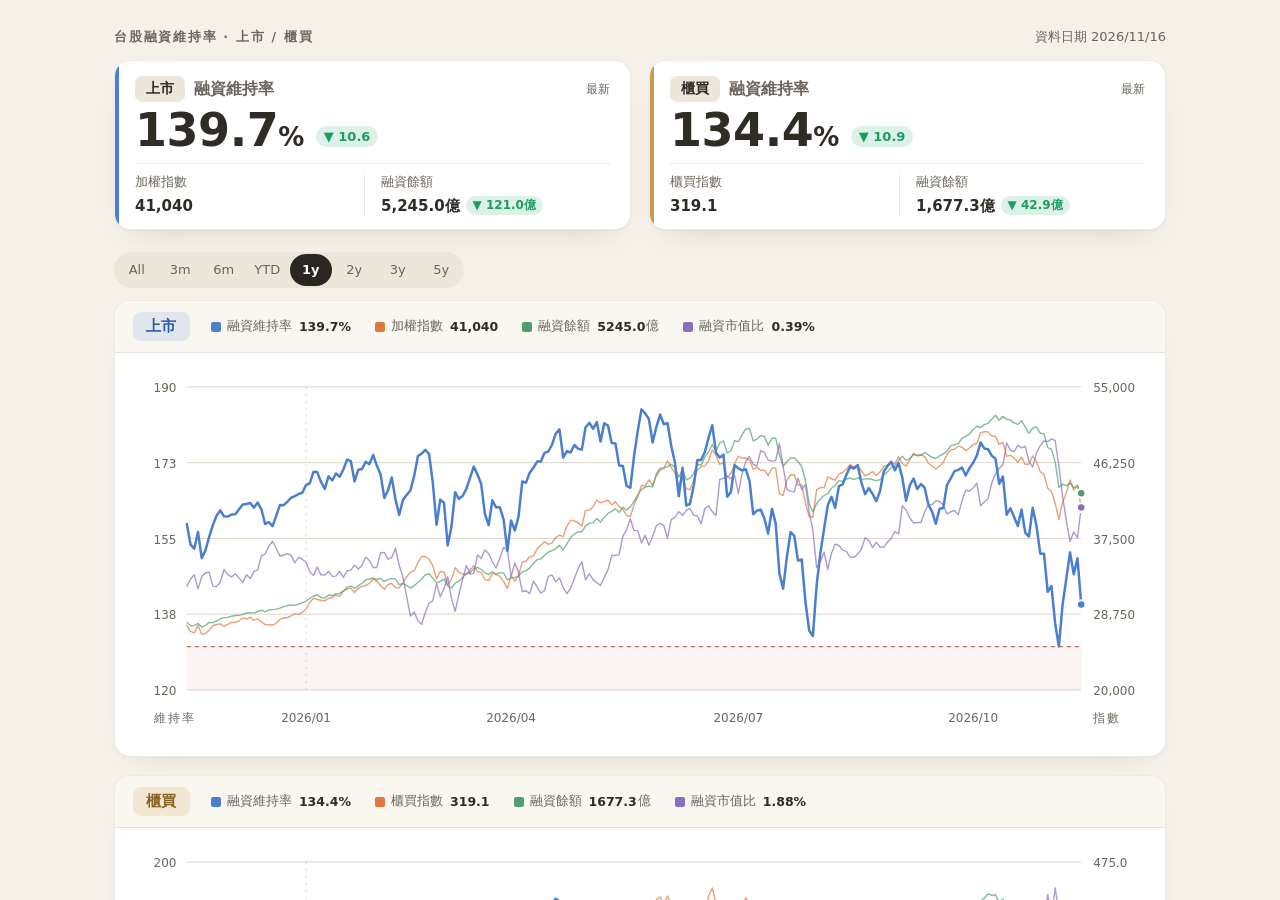
==== commit 2298c503: "Update margin data through 2026-11-16 (verified automatic publication)" ====
--- a/index.html
+++ b/index.html
@@ -227,7 +227,7 @@
 &lt;div id=&quot;margin-maintenance-history&quot;&gt;
   &lt;header class=&quot;mmc-page-head&quot;&gt;
     &lt;div class=&quot;mmc-kicker&quot;&gt;台股融資維持率 · 上市 / 櫃買&lt;/div&gt;
-    &lt;div class=&quot;mmc-updated&quot;&gt;資料日期 2026/11/13&lt;/div&gt;
+    &lt;div class=&quot;mmc-updated&quot;&gt;資料日期 2026/11/16&lt;/div&gt;
   &lt;/header&gt;
 
   &lt;div class=&quot;mmc-stat-row&quot; aria-label=&quot;最新數值&quot;&gt;
@@ -238,17 +238,17 @@
         &lt;span class=&quot;mmc-latest-label&quot;&gt;最新&lt;/span&gt;
       &lt;/div&gt;
       &lt;div class=&quot;mmc-stat-value-row&quot;&gt;
-        &lt;div class=&quot;mmc-stat-value&quot;&gt;&lt;span data-role=&quot;stat-maint-value&quot;&gt;150.4&lt;/span&gt;&lt;span class=&quot;mmc-stat-percent&quot;&gt;%&lt;/span&gt;&lt;/div&gt;
-        &lt;span class=&quot;mmc-delta&quot; data-tone=&quot;up&quot; data-role=&quot;maint-delta&quot;&gt;▲ 3.6&lt;/span&gt;
+        &lt;div class=&quot;mmc-stat-value&quot;&gt;&lt;span data-role=&quot;stat-maint-value&quot;&gt;139.7&lt;/span&gt;&lt;span class=&quot;mmc-stat-percent&quot;&gt;%&lt;/span&gt;&lt;/div&gt;
+        &lt;span class=&quot;mmc-delta&quot; data-tone=&quot;down&quot; data-role=&quot;maint-delta&quot;&gt;▼ 10.6&lt;/span&gt;
       &lt;/div&gt;
       &lt;div class=&quot;mmc-stat-metrics&quot;&gt;
         &lt;div class=&quot;mmc-stat-metric&quot;&gt;
           &lt;span class=&quot;mmc-metric-label&quot;&gt;加權指數&lt;/span&gt;
-          &lt;span class=&quot;mmc-stat-index&quot;&gt;43,675&lt;/span&gt;
+          &lt;span class=&quot;mmc-stat-index&quot;&gt;41,040&lt;/span&gt;
         &lt;/div&gt;
         &lt;div class=&quot;mmc-stat-metric&quot;&gt;
           &lt;span class=&quot;mmc-metric-label&quot;&gt;融資餘額&lt;/span&gt;
-          &lt;span class=&quot;mmc-stat-balance&quot;&gt;&lt;span class=&quot;mmc-balance-total&quot;&gt;&lt;strong data-role=&quot;stat-balance-value&quot;&gt;5,366.0&lt;/strong&gt;億&lt;/span&gt;&lt;span class=&quot;mmc-mini-delta&quot; data-tone=&quot;up&quot; data-role=&quot;balance-delta&quot;&gt;▲ 31.2億&lt;/span&gt;&lt;/span&gt;
+          &lt;span class=&quot;mmc-stat-balance&quot;&gt;&lt;span class=&quot;mmc-balance-total&quot;&gt;&lt;strong data-role=&quot;stat-balance-value&quot;&gt;5,245.0&lt;/strong&gt;億&lt;/span&gt;&lt;span class=&quot;mmc-mini-delta&quot; data-tone=&quot;down&quot; data-role=&quot;balance-delta&quot;&gt;▼ 121.0億&lt;/span&gt;&lt;/span&gt;
         &lt;/div&gt;
       &lt;/div&gt;
     &lt;/article&gt;
@@ -259,17 +259,17 @@
         &lt;span class=&quot;mmc-latest-label&quot;&gt;最新&lt;/span&gt;
       &lt;/div&gt;
       &lt;div class=&quot;mmc-stat-value-row&quot;&gt;
-        &lt;div class=&quot;mmc-stat-value&quot;&gt;&lt;span data-role=&quot;stat-maint-value&quot;&gt;145.3&lt;/span&gt;&lt;span class=&quot;mmc-stat-percent&quot;&gt;%&lt;/span&gt;&lt;/div&gt;
-        &lt;span class=&quot;mmc-delta&quot; data-tone=&quot;up&quot; data-role=&quot;maint-delta&quot;&gt;▲ 4.3&lt;/span&gt;
+        &lt;div class=&quot;mmc-stat-value&quot;&gt;&lt;span data-role=&quot;stat-maint-value&quot;&gt;134.4&lt;/span&gt;&lt;span class=&quot;mmc-stat-percent&quot;&gt;%&lt;/span&gt;&lt;/div&gt;
+        &lt;span class=&quot;mmc-delta&quot; data-tone=&quot;down&quot; data-role=&quot;maint-delta&quot;&gt;▼ 10.9&lt;/span&gt;
       &lt;/div&gt;
       &lt;div class=&quot;mmc-stat-metrics&quot;&gt;
         &lt;div class=&quot;mmc-stat-metric&quot;&gt;
           &lt;span class=&quot;mmc-metric-label&quot;&gt;櫃買指數&lt;/span&gt;
-          &lt;span class=&quot;mmc-stat-index&quot;&gt;342.4&lt;/span&gt;
+          &lt;span class=&quot;mmc-stat-index&quot;&gt;319.1&lt;/span&gt;
         &lt;/div&gt;
         &lt;div class=&quot;mmc-stat-metric&quot;&gt;
           &lt;span class=&quot;mmc-metric-label&quot;&gt;融資餘額&lt;/span&gt;
-          &lt;span class=&quot;mmc-stat-balance&quot;&gt;&lt;span class=&quot;mmc-balance-total&quot;&gt;&lt;strong data-role=&quot;stat-balance-value&quot;&gt;1,720.2&lt;/strong&gt;億&lt;/span&gt;&lt;span class=&quot;mmc-mini-delta&quot; data-tone=&quot;up&quot; data-role=&quot;balance-delta&quot;&gt;▲ 19.4億&lt;/span&gt;&lt;/span&gt;
+          &lt;span class=&quot;mmc-stat-balance&quot;&gt;&lt;span class=&quot;mmc-balance-total&quot;&gt;&lt;strong data-role=&quot;stat-balance-value&quot;&gt;1,677.3&lt;/strong&gt;億&lt;/span&gt;&lt;span class=&quot;mmc-mini-delta&quot; data-tone=&quot;down&quot; data-role=&quot;balance-delta&quot;&gt;▼ 42.9億&lt;/span&gt;&lt;/span&gt;
         &lt;/div&gt;
       &lt;/div&gt;
     &lt;/article&gt;
@@ -292,11 +292,11 @@
     &lt;div class=&quot;mmc-market-meta&quot;&gt;
       &lt;h2 id=&quot;mmc-twse-heading&quot;&gt;上市&lt;/h2&gt;
       &lt;div class=&quot;mmc-summary&quot; aria-label=&quot;上市圖例與目前數值&quot;&gt;
-        &lt;span data-role=&quot;date&quot; class=&quot;mmc-date mmc-visually-hidden&quot;&gt;2026/11/13&lt;/span&gt;
-        &lt;button type=&quot;button&quot; class=&quot;mmc-legend-item&quot; data-series=&quot;maint&quot; aria-pressed=&quot;true&quot; aria-label=&quot;切換上市融資維持率&quot;&gt;&lt;i class=&quot;mmc-swatch mmc-maint&quot;&gt;&lt;/i&gt;&lt;span class=&quot;mmc-legend-long&quot;&gt;融資維持率&lt;/span&gt;&lt;span class=&quot;mmc-legend-short&quot;&gt;維持率&lt;/span&gt;&lt;strong data-role=&quot;maint-value&quot;&gt;150.4%&lt;/strong&gt;&lt;/button&gt;
-        &lt;button type=&quot;button&quot; class=&quot;mmc-legend-item&quot; data-series=&quot;index&quot; aria-pressed=&quot;true&quot; aria-label=&quot;切換加權指數&quot;&gt;&lt;i class=&quot;mmc-swatch mmc-index&quot;&gt;&lt;/i&gt;&lt;span class=&quot;mmc-legend-long&quot;&gt;加權指數&lt;/span&gt;&lt;span class=&quot;mmc-legend-short&quot;&gt;指數&lt;/span&gt;&lt;strong data-role=&quot;index-value&quot;&gt;43,675&lt;/strong&gt;&lt;/button&gt;
-        &lt;button type=&quot;button&quot; class=&quot;mmc-legend-item&quot; data-series=&quot;balance&quot; aria-pressed=&quot;true&quot; aria-label=&quot;切換上市融資餘額&quot;&gt;&lt;i class=&quot;mmc-swatch mmc-balance&quot;&gt;&lt;/i&gt;&lt;span class=&quot;mmc-legend-long&quot;&gt;融資餘額&lt;/span&gt;&lt;span class=&quot;mmc-legend-short&quot;&gt;餘額&lt;/span&gt;&lt;span class=&quot;mmc-balance-reading&quot;&gt;&lt;strong data-role=&quot;balance-value&quot;&gt;5366.0&lt;/strong&gt;億&lt;/span&gt;&lt;/button&gt;
-        &lt;button type=&quot;button&quot; class=&quot;mmc-legend-item&quot; data-series=&quot;ratio&quot; aria-pressed=&quot;true&quot; aria-label=&quot;切換上市融資市值比&quot;&gt;&lt;i class=&quot;mmc-swatch mmc-ratio&quot;&gt;&lt;/i&gt;&lt;span class=&quot;mmc-legend-long&quot;&gt;融資市值比&lt;/span&gt;&lt;span class=&quot;mmc-legend-short&quot;&gt;市值比&lt;/span&gt;&lt;strong data-role=&quot;ratio-value&quot;&gt;0.38%&lt;/strong&gt;&lt;/button&gt;
+        &lt;span data-role=&quot;date&quot; class=&quot;mmc-date mmc-visually-hidden&quot;&gt;2026/11/16&lt;/span&gt;
+        &lt;button type=&quot;button&quot; class=&quot;mmc-legend-item&quot; data-series=&quot;maint&quot; aria-pressed=&quot;true&quot; aria-label=&quot;切換上市融資維持率&quot;&gt;&lt;i class=&quot;mmc-swatch mmc-maint&quot;&gt;&lt;/i&gt;&lt;span class=&quot;mmc-legend-long&quot;&gt;融資維持率&lt;/span&gt;&lt;span class=&quot;mmc-legend-short&quot;&gt;維持率&lt;/span&gt;&lt;strong data-role=&quot;maint-value&quot;&gt;139.7%&lt;/strong&gt;&lt;/button&gt;
+        &lt;button type=&quot;button&quot; class=&quot;mmc-legend-item&quot; data-series=&quot;index&quot; aria-pressed=&quot;true&quot; aria-label=&quot;切換加權指數&quot;&gt;&lt;i class=&quot;mmc-swatch mmc-index&quot;&gt;&lt;/i&gt;&lt;span class=&quot;mmc-legend-long&quot;&gt;加權指數&lt;/span&gt;&lt;span class=&quot;mmc-legend-short&quot;&gt;指數&lt;/span&gt;&lt;strong data-role=&quot;index-value&quot;&gt;41,040&lt;/strong&gt;&lt;/button&gt;
+        &lt;button type=&quot;button&quot; class=&quot;mmc-legend-item&quot; data-series=&quot;balance&quot; aria-pressed=&quot;true&quot; aria-label=&quot;切換上市融資餘額&quot;&gt;&lt;i class=&quot;mmc-swatch mmc-balance&quot;&gt;&lt;/i&gt;&lt;span class=&quot;mmc-legend-long&quot;&gt;融資餘額&lt;/span&gt;&lt;span class=&quot;mmc-legend-short&quot;&gt;餘額&lt;/span&gt;&lt;span class=&quot;mmc-balance-reading&quot;&gt;&lt;strong data-role=&quot;balance-value&quot;&gt;5245.0&lt;/strong&gt;億&lt;/span&gt;&lt;/button&gt;
+        &lt;button type=&quot;button&quot; class=&quot;mmc-legend-item&quot; data-series=&quot;ratio&quot; aria-pressed=&quot;true&quot; aria-label=&quot;切換上市融資市值比&quot;&gt;&lt;i class=&quot;mmc-swatch mmc-ratio&quot;&gt;&lt;/i&gt;&lt;span class=&quot;mmc-legend-long&quot;&gt;融資市值比&lt;/span&gt;&lt;span class=&quot;mmc-legend-short&quot;&gt;市值比&lt;/span&gt;&lt;strong data-role=&quot;ratio-value&quot;&gt;0.39%&lt;/strong&gt;&lt;/button&gt;
       &lt;/div&gt;
     &lt;/div&gt;
     &lt;div class=&quot;mmc-plot&quot; data-role=&quot;plot&quot;&gt;
@@ -325,11 +325,11 @@
     &lt;div class=&quot;mmc-market-meta&quot;&gt;
       &lt;h2 id=&quot;mmc-tpex-heading&quot;&gt;櫃買&lt;/h2&gt;
       &lt;div class=&quot;mmc-summary&quot; aria-label=&quot;櫃買圖例與目前數值&quot;&gt;
-        &lt;span data-role=&quot;date&quot; class=&quot;mmc-date mmc-visually-hidden&quot;&gt;2026/11/13&lt;/span&gt;
-        &lt;button type=&quot;button&quot; class=&quot;mmc-legend-item&quot; data-series=&quot;maint&quot; aria-pressed=&quot;true&quot; aria-label=&quot;切換櫃買融資維持率&quot;&gt;&lt;i class=&quot;mmc-swatch mmc-maint&quot;&gt;&lt;/i&gt;&lt;span class=&quot;mmc-legend-long&quot;&gt;融資維持率&lt;/span&gt;&lt;span class=&quot;mmc-legend-short&quot;&gt;維持率&lt;/span&gt;&lt;strong data-role=&quot;maint-value&quot;&gt;145.3%&lt;/strong&gt;&lt;/button&gt;
-        &lt;button type=&quot;button&quot; class=&quot;mmc-legend-item&quot; data-series=&quot;index&quot; aria-pressed=&quot;true&quot; aria-label=&quot;切換櫃買指數&quot;&gt;&lt;i class=&quot;mmc-swatch mmc-index&quot;&gt;&lt;/i&gt;&lt;span class=&quot;mmc-legend-long&quot;&gt;櫃買指數&lt;/span&gt;&lt;span class=&quot;mmc-legend-short&quot;&gt;指數&lt;/span&gt;&lt;strong data-role=&quot;index-value&quot;&gt;342.4&lt;/strong&gt;&lt;/button&gt;
-        &lt;button type=&quot;button&quot; class=&quot;mmc-legend-item&quot; data-series=&quot;balance&quot; aria-pressed=&quot;true&quot; aria-label=&quot;切換櫃買融資餘額&quot;&gt;&lt;i class=&quot;mmc-swatch mmc-balance&quot;&gt;&lt;/i&gt;&lt;span class=&quot;mmc-legend-long&quot;&gt;融資餘額&lt;/span&gt;&lt;span class=&quot;mmc-legend-short&quot;&gt;餘額&lt;/span&gt;&lt;span class=&quot;mmc-balance-reading&quot;&gt;&lt;strong data-role=&quot;balance-value&quot;&gt;1720.2&lt;/strong&gt;億&lt;/span&gt;&lt;/button&gt;
-        &lt;button type=&quot;button&quot; class=&quot;mmc-legend-item&quot; data-series=&quot;ratio&quot; aria-pressed=&quot;true&quot; aria-label=&quot;切換櫃買融資市值比&quot;&gt;&lt;i class=&quot;mmc-swatch mmc-ratio&quot;&gt;&lt;/i&gt;&lt;span class=&quot;mmc-legend-long&quot;&gt;融資市值比&lt;/span&gt;&lt;span class=&quot;mmc-legend-short&quot;&gt;市值比&lt;/span&gt;&lt;strong data-role=&quot;ratio-value&quot;&gt;1.80%&lt;/strong&gt;&lt;/button&gt;
+        &lt;span data-role=&quot;date&quot; class=&quot;mmc-date mmc-visually-hidden&quot;&gt;2026/11/16&lt;/span&gt;
+        &lt;button type=&quot;button&quot; class=&quot;mmc-legend-item&quot; data-series=&quot;maint&quot; aria-pressed=&quot;true&quot; aria-label=&quot;切換櫃買融資維持率&quot;&gt;&lt;i class=&quot;mmc-swatch mmc-maint&quot;&gt;&lt;/i&gt;&lt;span class=&quot;mmc-legend-long&quot;&gt;融資維持率&lt;/span&gt;&lt;span class=&quot;mmc-legend-short&quot;&gt;維持率&lt;/span&gt;&lt;strong data-role=&quot;maint-value&quot;&gt;134.4%&lt;/strong&gt;&lt;/button&gt;
+        &lt;button type=&quot;button&quot; class=&quot;mmc-legend-item&quot; data-series=&quot;index&quot; aria-pressed=&quot;true&quot; aria-label=&quot;切換櫃買指數&quot;&gt;&lt;i class=&quot;mmc-swatch mmc-index&quot;&gt;&lt;/i&gt;&lt;span class=&quot;mmc-legend-long&quot;&gt;櫃買指數&lt;/span&gt;&lt;span class=&quot;mmc-legend-short&quot;&gt;指數&lt;/span&gt;&lt;strong data-role=&quot;index-value&quot;&gt;319.1&lt;/strong&gt;&lt;/button&gt;
+        &lt;button type=&quot;button&quot; class=&quot;mmc-legend-item&quot; data-series=&quot;balance&quot; aria-pressed=&quot;true&quot; aria-label=&quot;切換櫃買融資餘額&quot;&gt;&lt;i class=&quot;mmc-swatch mmc-balance&quot;&gt;&lt;/i&gt;&lt;span class=&quot;mmc-legend-long&quot;&gt;融資餘額&lt;/span&gt;&lt;span class=&quot;mmc-legend-short&quot;&gt;餘額&lt;/span&gt;&lt;span class=&quot;mmc-balance-reading&quot;&gt;&lt;strong data-role=&quot;balance-value&quot;&gt;1677.3&lt;/strong&gt;億&lt;/span&gt;&lt;/button&gt;
+        &lt;button type=&quot;button&quot; class=&quot;mmc-legend-item&quot; data-series=&quot;ratio&quot; aria-pressed=&quot;true&quot; aria-label=&quot;切換櫃買融資市值比&quot;&gt;&lt;i class=&quot;mmc-swatch mmc-ratio&quot;&gt;&lt;/i&gt;&lt;span class=&quot;mmc-legend-long&quot;&gt;融資市值比&lt;/span&gt;&lt;span class=&quot;mmc-legend-short&quot;&gt;市值比&lt;/span&gt;&lt;strong data-role=&quot;ratio-value&quot;&gt;1.88%&lt;/strong&gt;&lt;/button&gt;
       &lt;/div&gt;
     &lt;/div&gt;
     &lt;div class=&quot;mmc-plot&quot; data-role=&quot;plot&quot;&gt;
@@ -359,7 +359,7 @@
 &lt;script&gt;
 (() =&gt; {
   const root = document.getElementById(&#x27;margin-maintenance-history&#x27;);
-  const data = [{&quot;d&quot;:&quot;2017-07-03&quot;,&quot;tw&quot;:167.18,&quot;ti&quot;:10412.79,&quot;tb&quot;:1463.0,&quot;tr&quot;:0.4745,&quot;ot&quot;:160.75,&quot;oi&quot;:135.49,&quot;ob&quot;:646.83,&quot;or&quot;:2.1483},{&quot;d&quot;:&quot;2017-07-04&quot;,&quot;tw&quot;:166.08,&quot;ti&quot;:10347.78,&quot;tb&quot;:1465.3,&quot;tr&quot;:0.478,&quot;ot&quot;:160.04,&quot;oi&quot;:135.13,&quot;ob&quot;:645.69,&quot;or&quot;:2.1501},{&quot;d&quot;:&quot;2017-07-05&quot;,&quot;tw&quot;:166.37,&quot;ti&quot;:10404.79,&quot;tb&quot;:1468.65,&quot;tr&quot;:0.4764,&quot;ot&quot;:160.51,&quot;oi&quot;:135.15,&quot;ob&quot;:646.42,&quot;or&quot;:2.1523},{&quot;d&quot;:&quot;2017-07-06&quot;,&quot;tw&quot;:166.77,&quot;ti&quot;:10368.2,&quot;tb&quot;:1463.96,&quot;tr&quot;:0.4765,&quot;ot&quot;:160.9,&quot;oi&quot;:135.13,&quot;ob&quot;:646.32,&quot;or&quot;:2.1524},{&quot;d&quot;:&quot;2017-07-07&quot;,&quot;tw&quot;:165.44,&quot;ti&quot;:10297.25,&quot;tb&quot;:1463.01,&quot;tr&quot;:0.4796,&quot;ot&quot;:159.64,&quot;oi&quot;:134.17,&quot;ob&quot;:645.21,&quot;or&quot;:2.1641},{&quot;d&quot;:&quot;2017-07-10&quot;,&quot;tw&quot;:164.66,&quot;ti&quot;:10289.91,&quot;tb&quot;:1456.92,&quot;tr&quot;:0.4779,&quot;ot&quot;:159.26,&quot;oi&quot;:133.86,&quot;ob&quot;:640.96,&quot;or&quot;:2.1547},{&quot;d&quot;:&quot;2017-07-11&quot;,&quot;tw&quot;:165.26,&quot;ti&quot;:10415.57,&quot;tb&quot;:1448.1,&quot;tr&quot;:0.469,&quot;ot&quot;:159.4,&quot;oi&quot;:133.99,&quot;ob&quot;:639.52,&quot;or&quot;:2.1477},{&quot;d&quot;:&quot;2017-07-12&quot;,&quot;tw&quot;:166.34,&quot;ti&quot;:10420.68,&quot;tb&quot;:1446.65,&quot;tr&quot;:0.4684,&quot;ot&quot;:160.87,&quot;oi&quot;:135.03,&quot;ob&quot;:637.15,&quot;or&quot;:2.1233},{&quot;d&quot;:&quot;2017-07-13&quot;,&quot;tw&quot;:166.35,&quot;ti&quot;:10460.15,&quot;tb&quot;:1453.18,&quot;tr&quot;:0.4691,&quot;ot&quot;:161.68,&quot;oi&quot;:135.55,&quot;ob&quot;:637.57,&quot;or&quot;:2.1166},{&quot;d&quot;:&quot;2017-07-14&quot;,&quot;tw&quot;:166.55,&quot;ti&quot;:10443.91,&quot;tb&quot;:1454.82,&quot;tr&quot;:0.4701,&quot;ot&quot;:162.82,&quot;oi&quot;:136.64,&quot;ob&quot;:638.47,&quot;or&quot;:2.1025},{&quot;d&quot;:&quot;2017-07-17&quot;,&quot;tw&quot;:166.68,&quot;ti&quot;:10457.54,&quot;tb&quot;:1450.12,&quot;tr&quot;:0.468,&quot;ot&quot;:162.97,&quot;oi&quot;:136.9,&quot;ob&quot;:640.85,&quot;or&quot;:2.1065},{&quot;d&quot;:&quot;2017-07-18&quot;,&quot;tw&quot;:167.34,&quot;ti&quot;:10481.26,&quot;tb&quot;:1457.42,&quot;tr&quot;:0.4691,&quot;ot&quot;:163.73,&quot;oi&quot;:137.99,&quot;ob&quot;:641.48,&quot;or&quot;:2.0916},{&quot;d&quot;:&quot;2017-07-19&quot;,&quot;tw&quot;:167.24,&quot;ti&quot;:10506.1,&quot;tb&quot;:1450.86,&quot;tr&quot;:0.4661,&quot;ot&quot;:163.97,&quot;oi&quot;:137.89,&quot;ob&quot;:644.53,&quot;or&quot;:2.103},{&quot;d&quot;:&quot;2017-07-20&quot;,&quot;tw&quot;:166.64,&quot;ti&quot;:10499.36,&quot;tb&quot;:1452.62,&quot;tr&quot;:0.4669,&quot;ot&quot;:164.23,&quot;oi&quot;:138.16,&quot;ob&quot;:648.02,&quot;or&quot;:2.11},{&quot;d&quot;:&quot;2017-07-21&quot;,&quot;tw&quot;:166.14,&quot;ti&quot;:10436.7,&quot;tb&quot;:1458.28,&quot;tr&quot;:0.4716,&quot;ot&quot;:163.98,&quot;oi&quot;:138.61,&quot;ob&quot;:649.04,&quot;or&quot;:2.1064},{&quot;d&quot;:&quot;2017-07-24&quot;,&quot;tw&quot;:166.3,&quot;ti&quot;:10461.28,&quot;tb&quot;:1461.91,&quot;tr&quot;:0.4717,&quot;ot&quot;:163.52,&quot;oi&quot;:138.55,&quot;ob&quot;:649.13,&quot;or&quot;:2.1072},{&quot;d&quot;:&quot;2017-07-25&quot;,&quot;tw&quot;:167.28,&quot;ti&quot;:10463.15,&quot;tb&quot;:1461.39,&quot;tr&quot;:0.4714,&quot;ot&quot;:164.72,&quot;oi&quot;:139.23,&quot;ob&quot;:651.41,&quot;or&quot;:2.1041},{&quot;d&quot;:&quot;2017-07-26&quot;,&quot;tw&quot;:166.62,&quot;ti&quot;:10419.11,&quot;tb&quot;:1463.5,&quot;tr&quot;:0.4739,&quot;ot&quot;:164.65,&quot;oi&quot;:139.95,&quot;ob&quot;:655.68,&quot;or&quot;:2.1069},{&quot;d&quot;:&quot;2017-07-27&quot;,&quot;tw&quot;:167.78,&quot;ti&quot;:10508.37,&quot;tb&quot;:1468.83,&quot;tr&quot;:0.4817,&quot;ot&quot;:165.06,&quot;oi&quot;:140.23,&quot;ob&quot;:661.22,&quot;or&quot;:2.1206},{&quot;d&quot;:&quot;2017-07-28&quot;,&quot;tw&quot;:166.12,&quot;ti&quot;:10423.05,&quot;tb&quot;:1467.79,&quot;tr&quot;:0.4753,&quot;ot&quot;:162.82,&quot;oi&quot;:138.9,&quot;ob&quot;:662.69,&quot;or&quot;:2.1457},{&quot;d&quot;:&quot;2017-07-31&quot;,&quot;tw&quot;:166.43,&quot;ti&quot;:10427.33,&quot;tb&quot;:1470.46,&quot;tr&quot;:0.4757,&quot;ot&quot;:163.19,&quot;oi&quot;:139.17,&quot;ob&quot;:665.34,&quot;or&quot;:2.15},{&quot;d&quot;:&quot;2017-08-01&quot;,&quot;tw&quot;:166.99,&quot;ti&quot;:10437.29,&quot;tb&quot;:1477.66,&quot;tr&quot;:0.4779,&quot;ot&quot;:163.77,&quot;oi&quot;:139.29,&quot;ob&quot;:669.71,&quot;or&quot;:2.1618},{&quot;d&quot;:&quot;2017-08-02&quot;,&quot;tw&quot;:167.42,&quot;ti&quot;:10519.27,&quot;tb&quot;:1478.31,&quot;tr&quot;:0.4742,&quot;ot&quot;:164.02,&quot;oi&quot;:139.71,&quot;ob&quot;:673.21,&quot;or&quot;:2.1666},{&quot;d&quot;:&quot;2017-08-03&quot;,&quot;tw&quot;:166.66,&quot;ti&quot;:10469.88,&quot;tb&quot;:1488.27,&quot;tr&quot;:0.4798,&quot;ot&quot;:163.26,&quot;oi&quot;:139.36,&quot;ob&quot;:673.03,&quot;or&quot;:2.1715},{&quot;d&quot;:&quot;2017-08-04&quot;,&quot;tw&quot;:167.7,&quot;ti&quot;:10506.56,&quot;tb&quot;:1496.8,&quot;tr&quot;:0.4808,&quot;ot&quot;:163.78,&quot;oi&quot;:139.46,&quot;ob&quot;:677.71,&quot;or&quot;:2.1849},{&quot;d&quot;:&quot;2017-08-07&quot;,&quot;tw&quot;:169.0,&quot;ti&quot;:10579.38,&quot;tb&quot;:1507.14,&quot;tr&quot;:0.4817,&quot;ot&quot;:165.46,&quot;oi&quot;:140.54,&quot;ob&quot;:682.52,&quot;or&quot;:2.1835},{&quot;d&quot;:&quot;2017-08-08&quot;,&quot;tw&quot;:166.82,&quot;ti&quot;:10568.97,&quot;tb&quot;:1507.03,&quot;tr&quot;:0.4822,&quot;ot&quot;:163.21,&quot;oi&quot;:139.76,&quot;ob&quot;:682.6,&quot;or&quot;:2.196},{&quot;d&quot;:&quot;2017-08-09&quot;,&quot;tw&quot;:165.39,&quot;ti&quot;:10470.38,&quot;tb&quot;:1503.61,&quot;tr&quot;:0.486,&quot;ot&quot;:160.87,&quot;oi&quot;:137.73,&quot;ob&quot;:684.08,&quot;or&quot;:2.2331},{&quot;d&quot;:&quot;2017-08-10&quot;,&quot;tw&quot;:161.29,&quot;ti&quot;:10329.74,&quot;tb&quot;:1479.03,&quot;tr&quot;:0.4845,&quot;ot&quot;:156.37,&quot;oi&quot;:134.72,&quot;ob&quot;:675.38,&quot;or&quot;:2.2539},{&quot;d&quot;:&quot;2017-08-11&quot;,&quot;tw&quot;:162.61,&quot;ti&quot;:10329.57,&quot;tb&quot;:1478.75,&quot;tr&quot;:0.4844,&quot;ot&quot;:156.94,&quot;oi&quot;:134.68,&quot;ob&quot;:672.8,&quot;or&quot;:2.246},{&quot;d&quot;:&quot;2017-08-14&quot;,&quot;tw&quot;:158.7,&quot;ti&quot;:10225.28,&quot;tb&quot;:1462.16,&quot;tr&quot;:0.4838,&quot;ot&quot;:151.94,&quot;oi&quot;:131.3,&quot;ob&quot;:661.46,&quot;or&quot;:2.2649},{&quot;d&quot;:&quot;2017-08-15&quot;,&quot;tw&quot;:160.99,&quot;ti&quot;:10311.16,&quot;tb&quot;:1458.75,&quot;tr&quot;:0.4799,&quot;ot&quot;:154.87,&quot;oi&quot;:133.07,&quot;ob&quot;:661.67,&quot;or&quot;:2.2354},{&quot;d&quot;:&quot;2017-08-16&quot;,&quot;tw&quot;:161.7,&quot;ti&quot;:10290.39,&quot;tb&quot;:1466.7,&quot;tr&quot;:0.4833,&quot;ot&quot;:156.16,&quot;oi&quot;:133.78,&quot;ob&quot;:661.28,&quot;or&quot;:2.2223},{&quot;d&quot;:&quot;2017-08-17&quot;,&quot;tw&quot;:164.01,&quot;ti&quot;:10369.37,&quot;tb&quot;:1473.52,&quot;tr&quot;:0.4821,&quot;ot&quot;:158.87,&quot;oi&quot;:135.47,&quot;ob&quot;:664.8,&quot;or&quot;:2.2078},{&quot;d&quot;:&quot;2017-08-18&quot;,&quot;tw&quot;:163.27,&quot;ti&quot;:10321.33,&quot;tb&quot;:1478.75,&quot;tr&quot;:0.4847,&quot;ot&quot;:158.82,&quot;oi&quot;:135.34,&quot;ob&quot;:668.01,&quot;or&quot;:2.2219},{&quot;d&quot;:&quot;2017-08-21&quot;,&quot;tw&quot;:163.73,&quot;ti&quot;:10326.39,&quot;tb&quot;:1484.43,&quot;tr&quot;:0.486,&quot;ot&quot;:159.93,&quot;oi&quot;:135.96,&quot;ob&quot;:671.2,&quot;or&quot;:2.2223},{&quot;d&quot;:&quot;2017-08-22&quot;,&quot;tw&quot;:165.2,&quot;ti&quot;:10392.07,&quot;tb&quot;:1492.2,&quot;tr&quot;:0.4856,&quot;ot&quot;:159.77,&quot;oi&quot;:136.44,&quot;ob&quot;:670.32,&quot;or&quot;:2.2158},{&quot;d&quot;:&quot;2017-08-23&quot;,&quot;tw&quot;:165.75,&quot;ti&quot;:10406.81,&quot;tb&quot;:1493.07,&quot;tr&quot;:0.4853,&quot;ot&quot;:160.45,&quot;oi&quot;:136.79,&quot;ob&quot;:672.01,&quot;or&quot;:2.2153},{&quot;d&quot;:&quot;2017-08-24&quot;,&quot;tw&quot;:166.85,&quot;ti&quot;:10488.96,&quot;tb&quot;:1494.74,&quot;tr&quot;:0.4824,&quot;ot&quot;:161.36,&quot;oi&quot;:137.63,&quot;ob&quot;:674.25,&quot;or&quot;:2.2106},{&quot;d&quot;:&quot;2017-08-25&quot;,&quot;tw&quot;:167.32,&quot;ti&quot;:10515.51,&quot;tb&quot;:1500.54,&quot;tr&quot;:0.4832,&quot;ot&quot;:161.53,&quot;oi&quot;:138.15,&quot;ob&quot;:678.17,&quot;or&quot;:2.2137},{&quot;d&quot;:&quot;2017-08-28&quot;,&quot;tw&quot;:168.06,&quot;ti&quot;:10525.98,&quot;tb&quot;:1510.34,&quot;tr&quot;:0.4847,&quot;ot&quot;:162.37,&quot;oi&quot;:138.61,&quot;ob&quot;:681.12,&quot;or&quot;:2.2159},{&quot;d&quot;:&quot;2017-08-29&quot;,&quot;tw&quot;:167.29,&quot;ti&quot;:10496.57,&quot;tb&quot;:1524.37,&quot;tr&quot;:0.4905,&quot;ot&quot;:161.61,&quot;oi&quot;:138.5,&quot;ob&quot;:684.2,&quot;or&quot;:2.2276},{&quot;d&quot;:&quot;2017-08-30&quot;,&quot;tw&quot;:167.89,&quot;ti&quot;:10569.4,&quot;tb&quot;:1538.27,&quot;tr&quot;:0.4915,&quot;ot&quot;:162.08,&quot;oi&quot;:138.94,&quot;ob&quot;:689.56,&quot;or&quot;:2.2361},{&quot;d&quot;:&quot;2017-08-31&quot;,&quot;tw&quot;:168.26,&quot;ti&quot;:10585.78,&quot;tb&quot;:1550.93,&quot;tr&quot;:0.495,&quot;ot&quot;:162.76,&quot;oi&quot;:139.93,&quot;ob&quot;:690.11,&quot;or&quot;:2.222},{&quot;d&quot;:&quot;2017-09-01&quot;,&quot;tw&quot;:169.31,&quot;ti&quot;:10594.82,&quot;tb&quot;:1561.07,&quot;tr&quot;:0.497,&quot;ot&quot;:163.97,&quot;oi&quot;:140.8,&quot;ob&quot;:693.59,&quot;or&quot;:2.2162},{&quot;d&quot;:&quot;2017-09-04&quot;,&quot;tw&quot;:168.16,&quot;ti&quot;:10569.87,&quot;tb&quot;:1562.31,&quot;tr&quot;:0.499,&quot;ot&quot;:163.64,&quot;oi&quot;:140.24,&quot;ob&quot;:695.31,&quot;or&quot;:2.2284},{&quot;d&quot;:&quot;2017-09-05&quot;,&quot;tw&quot;:169.72,&quot;ti&quot;:10617.84,&quot;tb&quot;:1574.7,&quot;tr&quot;:0.5002,&quot;ot&quot;:166.06,&quot;oi&quot;:141.98,&quot;ob&quot;:700.93,&quot;or&quot;:2.2189},{&quot;d&quot;:&quot;2017-09-06&quot;,&quot;tw&quot;:168.2,&quot;ti&quot;:10547.86,&quot;tb&quot;:1574.08,&quot;tr&quot;:0.5033,&quot;ot&quot;:165.04,&quot;oi&quot;:141.62,&quot;ob&quot;:701.37,&quot;or&quot;:2.2252},{&quot;d&quot;:&quot;2017-09-07&quot;,&quot;tw&quot;:166.24,&quot;ti&quot;:10538.51,&quot;tb&quot;:1575.61,&quot;tr&quot;:0.5053,&quot;ot&quot;:162.5,&quot;oi&quot;:140.55,&quot;ob&quot;:695.34,&quot;or&quot;:2.2273},{&quot;d&quot;:&quot;2017-09-08&quot;,&quot;tw&quot;:168.41,&quot;ti&quot;:10609.95,&quot;tb&quot;:1598.71,&quot;tr&quot;:0.5078,&quot;ot&quot;:164.53,&quot;oi&quot;:141.9,&quot;ob&quot;:689.72,&quot;or&quot;:2.1944},{&quot;d&quot;:&quot;2017-09-11&quot;,&quot;tw&quot;:166.98,&quot;ti&quot;:10572.16,&quot;tb&quot;:1610.79,&quot;tr&quot;:0.5134,&quot;ot&quot;:163.88,&quot;oi&quot;:141.46,&quot;ob&quot;:690.69,&quot;or&quot;:2.2045},{&quot;d&quot;:&quot;2017-09-12&quot;,&quot;tw&quot;:166.61,&quot;ti&quot;:10610.35,&quot;tb&quot;:1621.48,&quot;tr&quot;:0.5152,&quot;ot&quot;:163.62,&quot;oi&quot;:141.81,&quot;ob&quot;:688.93,&quot;or&quot;:2.1935},{&quot;d&quot;:&quot;2017-09-13&quot;,&quot;tw&quot;:165.13,&quot;ti&quot;:10532.88,&quot;tb&quot;:1625.86,&quot;tr&quot;:0.5201,&quot;ot&quot;:162.48,&quot;oi&quot;:141.25,&quot;ob&quot;:688.14,&quot;or&quot;:2.1996},{&quot;d&quot;:&quot;2017-09-14&quot;,&quot;tw&quot;:165.95,&quot;ti&quot;:10553.57,&quot;tb&quot;:1633.44,&quot;tr&quot;:0.5221,&quot;ot&quot;:164.2,&quot;oi&quot;:142.75,&quot;ob&quot;:688.48,&quot;or&quot;:2.2052},{&quot;d&quot;:&quot;2017-09-15&quot;,&quot;tw&quot;:166.09,&quot;ti&quot;:10580.41,&quot;tb&quot;:1635.99,&quot;tr&quot;:0.5213,&quot;ot&quot;:163.36,&quot;oi&quot;:142.67,&quot;ob&quot;:687.35,&quot;or&quot;:2.2027},{&quot;d&quot;:&quot;2017-09-18&quot;,&quot;tw&quot;:166.8,&quot;ti&quot;:10631.57,&quot;tb&quot;:1646.22,&quot;tr&quot;:0.5224,&quot;ot&quot;:164.1,&quot;oi&quot;:143.42,&quot;ob&quot;:693.02,&quot;or&quot;:2.2086},{&quot;d&quot;:&quot;2017-09-19&quot;,&quot;tw&quot;:164.71,&quot;ti&quot;:10576.14,&quot;tb&quot;:1646.4,&quot;tr&quot;:0.5246,&quot;ot&quot;:163.15,&quot;oi&quot;:142.47,&quot;ob&quot;:691.65,&quot;or&quot;:2.214},{&quot;d&quot;:&quot;2017-09-20&quot;,&quot;tw&quot;:163.5,&quot;ti&quot;:10519.17,&quot;tb&quot;:1649.34,&quot;tr&quot;:0.5281,&quot;ot&quot;:162.58,&quot;oi&quot;:142.07,&quot;ob&quot;:689.32,&quot;or&quot;:2.2131},{&quot;d&quot;:&quot;2017-09-21&quot;,&quot;tw&quot;:165.61,&quot;ti&quot;:10578.44,&quot;tb&quot;:1659.5,&quot;tr&quot;:0.5292,&quot;ot&quot;:164.94,&quot;oi&quot;:143.75,&quot;ob&quot;:692.96,&quot;or&quot;:2.2003},{&quot;d&quot;:&quot;2017-09-22&quot;,&quot;tw&quot;:162.52,&quot;ti&quot;:10449.68,&quot;tb&quot;:1647.75,&quot;tr&quot;:0.5311,&quot;ot&quot;:162.37,&quot;oi&quot;:142.14,&quot;ob&quot;:690.97,&quot;or&quot;:2.2206},{&quot;d&quot;:&quot;2017-09-25&quot;,&quot;tw&quot;:159.52,&quot;ti&quot;:10335.89,&quot;tb&quot;:1638.37,&quot;tr&quot;:0.534,&quot;ot&quot;:158.54,&quot;oi&quot;:139.96,&quot;ob&quot;:682.57,&quot;or&quot;:2.2318},{&quot;d&quot;:&quot;2017-09-26&quot;,&quot;tw&quot;:157.61,&quot;ti&quot;:10257.02,&quot;tb&quot;:1622.69,&quot;tr&quot;:0.5328,&quot;ot&quot;:155.1,&quot;oi&quot;:137.37,&quot;ob&quot;:676.09,&quot;or&quot;:2.2508},{&quot;d&quot;:&quot;2017-09-27&quot;,&quot;tw&quot;:160.24,&quot;ti&quot;:10326.68,&quot;tb&quot;:1625.84,&quot;tr&quot;:0.5303,&quot;ot&quot;:158.36,&quot;oi&quot;:139.35,&quot;ob&quot;:675.41,&quot;or&quot;:2.2083},{&quot;d&quot;:&quot;2017-09-28&quot;,&quot;tw&quot;:160.61,&quot;ti&quot;:10296.45,&quot;tb&quot;:1634.51,&quot;tr&quot;:0.5345,&quot;ot&quot;:158.71,&quot;oi&quot;:139.47,&quot;ob&quot;:678.38,&quot;or&quot;:2.1905},{&quot;d&quot;:&quot;2017-09-29&quot;,&quot;tw&quot;:159.9,&quot;ti&quot;:10329.94,&quot;tb&quot;:1625.7,&quot;tr&quot;:0.5305,&quot;ot&quot;:157.5,&quot;oi&quot;:138.7,&quot;ob&quot;:675.7,&quot;or&quot;:2.2},{&quot;d&quot;:&quot;2017-09-30&quot;,&quot;tw&quot;:162.06,&quot;ti&quot;:10383.94,&quot;tb&quot;:1627.95,&quot;tr&quot;:0.5284,&quot;ot&quot;:160.36,&quot;oi&quot;:140.42,&quot;ob&quot;:677.71,&quot;or&quot;:2.1792},{&quot;d&quot;:&quot;2017-10-02&quot;,&quot;tw&quot;:164.15,&quot;ti&quot;:10465.16,&quot;tb&quot;:1634.35,&quot;tr&quot;:0.5259,&quot;ot&quot;:162.6,&quot;oi&quot;:142.06,&quot;ob&quot;:681.0,&quot;or&quot;:2.1612},{&quot;d&quot;:&quot;2017-10-03&quot;,&quot;tw&quot;:164.01,&quot;ti&quot;:10469.35,&quot;tb&quot;:1641.35,&quot;tr&quot;:0.528,&quot;ot&quot;:162.61,&quot;oi&quot;:142.24,&quot;ob&quot;:683.58,&quot;or&quot;:2.1665},{&quot;d&quot;:&quot;2017-10-05&quot;,&quot;tw&quot;:165.35,&quot;ti&quot;:10518.27,&quot;tb&quot;:1647.15,&quot;tr&quot;:0.5273,&quot;ot&quot;:164.16,&quot;oi&quot;:143.28,&quot;ob&quot;:686.0,&quot;or&quot;:2.1558},{&quot;d&quot;:&quot;2017-10-06&quot;,&quot;tw&quot;:165.06,&quot;ti&quot;:10532.81,&quot;tb&quot;:1650.51,&quot;tr&quot;:0.5269,&quot;ot&quot;:163.38,&quot;oi&quot;:142.97,&quot;ob&quot;:688.95,&quot;or&quot;:2.1658},{&quot;d&quot;:&quot;2017-10-11&quot;,&quot;tw&quot;:164.28,&quot;ti&quot;:10641.19,&quot;tb&quot;:1653.38,&quot;tr&quot;:0.5223,&quot;ot&quot;:161.69,&quot;oi&quot;:142.58,&quot;ob&quot;:684.3,&quot;or&quot;:2.1618},{&quot;d&quot;:&quot;2017-10-12&quot;,&quot;tw&quot;:165.45,&quot;ti&quot;:10711.44,&quot;tb&quot;:1657.34,&quot;tr&quot;:0.5203,&quot;ot&quot;:163.44,&quot;oi&quot;:144.09,&quot;ob&quot;:688.22,&quot;or&quot;:2.1457},{&quot;d&quot;:&quot;2017-10-13&quot;,&quot;tw&quot;:165.86,&quot;ti&quot;:10724.09,&quot;tb&quot;:1660.64,&quot;tr&quot;:0.5209,&quot;ot&quot;:163.66,&quot;oi&quot;:144.24,&quot;ob&quot;:689.16,&quot;or&quot;:2.1466},{&quot;d&quot;:&quot;2017-10-16&quot;,&quot;tw&quot;:166.8,&quot;ti&quot;:10774.21,&quot;tb&quot;:1667.68,&quot;tr&quot;:0.521,&quot;ot&quot;:164.08,&quot;oi&quot;:144.61,&quot;ob&quot;:692.05,&quot;or&quot;:2.1554},{&quot;d&quot;:&quot;2017-10-17&quot;,&quot;tw&quot;:164.52,&quot;ti&quot;:10723.15,&quot;tb&quot;:1663.88,&quot;tr&quot;:0.5216,&quot;ot&quot;:162.6,&quot;oi&quot;:143.73,&quot;ob&quot;:690.92,&quot;or&quot;:2.165},{&quot;d&quot;:&quot;2017-10-18&quot;,&quot;tw&quot;:163.9,&quot;ti&quot;:10720.28,&quot;tb&quot;:1658.02,&quot;tr&quot;:0.5201,&quot;ot&quot;:162.09,&quot;oi&quot;:143.27,&quot;ob&quot;:691.82,&quot;or&quot;:2.1754},{&quot;d&quot;:&quot;2017-10-19&quot;,&quot;tw&quot;:165.34,&quot;ti&quot;:10760.29,&quot;tb&quot;:1655.11,&quot;tr&quot;:0.5195,&quot;ot&quot;:163.94,&quot;oi&quot;:144.87,&quot;ob&quot;:695.31,&quot;or&quot;:2.1688},{&quot;d&quot;:&quot;2017-10-20&quot;,&quot;tw&quot;:164.77,&quot;ti&quot;:10728.88,&quot;tb&quot;:1656.31,&quot;tr&quot;:0.5196,&quot;ot&quot;:163.6,&quot;oi&quot;:144.77,&quot;ob&quot;:696.92,&quot;or&quot;:2.1747},{&quot;d&quot;:&quot;2017-10-23&quot;,&quot;tw&quot;:164.9,&quot;ti&quot;:10735.21,&quot;tb&quot;:1662.45,&quot;tr&quot;:0.5207,&quot;ot&quot;:163.88,&quot;oi&quot;:145.14,&quot;ob&quot;:699.56,&quot;or&quot;:2.1773},{&quot;d&quot;:&quot;2017-10-24&quot;,&quot;tw&quot;:165.76,&quot;ti&quot;:10743.78,&quot;tb&quot;:1665.57,&quot;tr&quot;:0.5214,&quot;ot&quot;:164.71,&quot;oi&quot;:146.03,&quot;ob&quot;:703.57,&quot;or&quot;:2.1775},{&quot;d&quot;:&quot;2017-10-25&quot;,&quot;tw&quot;:165.05,&quot;ti&quot;:10750.57,&quot;tb&quot;:1668.76,&quot;tr&quot;:0.522,&quot;ot&quot;:163.51,&quot;oi&quot;:145.53,&quot;ob&quot;:704.3,&quot;or&quot;:2.1872},{&quot;d&quot;:&quot;2017-10-26&quot;,&quot;tw&quot;:165.79,&quot;ti&quot;:10734.76,&quot;tb&quot;:1668.74,&quot;tr&quot;:0.5229,&quot;ot&quot;:163.74,&quot;oi&quot;:146.08,&quot;ob&quot;:704.84,&quot;or&quot;:2.1813},{&quot;d&quot;:&quot;2017-10-27&quot;,&quot;tw&quot;:162.37,&quot;ti&quot;:10709.11,&quot;tb&quot;:1649.19,&quot;tr&quot;:0.5175,&quot;ot&quot;:160.25,&quot;oi&quot;:143.64,&quot;ob&quot;:697.99,&quot;or&quot;:2.197},{&quot;d&quot;:&quot;2017-10-30&quot;,&quot;tw&quot;:162.89,&quot;ti&quot;:10756.87,&quot;tb&quot;:1646.67,&quot;tr&quot;:0.5142,&quot;ot&quot;:160.06,&quot;oi&quot;:143.82,&quot;ob&quot;:694.03,&quot;or&quot;:2.1796},{&quot;d&quot;:&quot;2017-10-31&quot;,&quot;tw&quot;:164.86,&quot;ti&quot;:10793.8,&quot;tb&quot;:1660.88,&quot;tr&quot;:0.5171,&quot;ot&quot;:162.09,&quot;oi&quot;:145.36,&quot;ob&quot;:696.57,&quot;or&quot;:2.1596},{&quot;d&quot;:&quot;2017-11-01&quot;,&quot;tw&quot;:165.2,&quot;ti&quot;:10806.36,&quot;tb&quot;:1667.64,&quot;tr&quot;:0.5186,&quot;ot&quot;:162.73,&quot;oi&quot;:146.17,&quot;ob&quot;:698.0,&quot;or&quot;:2.1498},{&quot;d&quot;:&quot;2017-11-02&quot;,&quot;tw&quot;:164.63,&quot;ti&quot;:10788.51,&quot;tb&quot;:1673.04,&quot;tr&quot;:0.5209,&quot;ot&quot;:162.15,&quot;oi&quot;:146.46,&quot;ob&quot;:704.65,&quot;or&quot;:2.1665},{&quot;d&quot;:&quot;2017-11-03&quot;,&quot;tw&quot;:164.64,&quot;ti&quot;:10800.77,&quot;tb&quot;:1675.61,&quot;tr&quot;:0.5211,&quot;ot&quot;:161.36,&quot;oi&quot;:146.11,&quot;ob&quot;:705.29,&quot;or&quot;:2.1729},{&quot;d&quot;:&quot;2017-11-06&quot;,&quot;tw&quot;:164.65,&quot;ti&quot;:10786.19,&quot;tb&quot;:1681.51,&quot;tr&quot;:0.5239,&quot;ot&quot;:161.9,&quot;oi&quot;:146.26,&quot;ob&quot;:707.92,&quot;or&quot;:2.1769},{&quot;d&quot;:&quot;2017-11-07&quot;,&quot;tw&quot;:164.52,&quot;ti&quot;:10840.34,&quot;tb&quot;:1679.23,&quot;tr&quot;:0.5203,&quot;ot&quot;:162.18,&quot;oi&quot;:146.63,&quot;ob&quot;:709.41,&quot;or&quot;:2.1775},{&quot;d&quot;:&quot;2017-11-08&quot;,&quot;tw&quot;:164.61,&quot;ti&quot;:10818.99,&quot;tb&quot;:1685.53,&quot;tr&quot;:0.5233,&quot;ot&quot;:162.99,&quot;oi&quot;:147.43,&quot;ob&quot;:713.88,&quot;or&quot;:2.1796},{&quot;d&quot;:&quot;2017-11-09&quot;,&quot;tw&quot;:161.49,&quot;ti&quot;:10743.27,&quot;tb&quot;:1678.28,&quot;tr&quot;:0.5247,&quot;ot&quot;:160.22,&quot;oi&quot;:145.89,&quot;ob&quot;:710.78,&quot;or&quot;:2.1931},{&quot;d&quot;:&quot;2017-11-10&quot;,&quot;tw&quot;:161.87,&quot;ti&quot;:10732.67,&quot;tb&quot;:1683.01,&quot;tr&quot;:0.527,&quot;ot&quot;:162.3,&quot;oi&quot;:147.39,&quot;ob&quot;:711.29,&quot;or&quot;:2.1723},{&quot;d&quot;:&quot;2017-11-13&quot;,&quot;tw&quot;:159.46,&quot;ti&quot;:10683.92,&quot;tb&quot;:1679.24,&quot;tr&quot;:0.528,&quot;ot&quot;:160.07,&quot;oi&quot;:146.66,&quot;ob&quot;:706.67,&quot;or&quot;:2.1687},{&quot;d&quot;:&quot;2017-11-14&quot;,&quot;tw&quot;:160.08,&quot;ti&quot;:10687.18,&quot;tb&quot;:1672.36,&quot;tr&quot;:0.5255,&quot;ot&quot;:159.36,&quot;oi&quot;:146.11,&quot;ob&quot;:703.62,&quot;or&quot;:2.1665},{&quot;d&quot;:&quot;2017-11-15&quot;,&quot;tw&quot;:160.13,&quot;ti&quot;:10630.65,&quot;tb&quot;:1677.63,&quot;tr&quot;:0.5299,&quot;ot&quot;:160.4,&quot;oi&quot;:146.65,&quot;ob&quot;:706.17,&quot;or&quot;:2.1643},{&quot;d&quot;:&quot;2017-11-16&quot;,&quot;tw&quot;:160.48,&quot;ti&quot;:10625.04,&quot;tb&quot;:1680.12,&quot;tr&quot;:0.5314,&quot;ot&quot;:160.56,&quot;oi&quot;:146.86,&quot;ob&quot;:707.49,&quot;or&quot;:2.1667},{&quot;d&quot;:&quot;2017-11-17&quot;,&quot;tw&quot;:162.2,&quot;ti&quot;:10701.64,&quot;tb&quot;:1676.66,&quot;tr&quot;:0.5265,&quot;ot&quot;:161.86,&quot;oi&quot;:147.98,&quot;ob&quot;:710.01,&quot;or&quot;:2.1583},{&quot;d&quot;:&quot;2017-11-20&quot;,&quot;tw&quot;:161.69,&quot;ti&quot;:10664.55,&quot;tb&quot;:1678.47,&quot;tr&quot;:0.529,&quot;ot&quot;:162.17,&quot;oi&quot;:148.02,&quot;ob&quot;:715.38,&quot;or&quot;:2.1741},{&quot;d&quot;:&quot;2017-11-21&quot;,&quot;tw&quot;:163.2,&quot;ti&quot;:10779.24,&quot;tb&quot;:1684.18,&quot;tr&quot;:0.5249,&quot;ot&quot;:164.14,&quot;oi&quot;:150.16,&quot;ob&quot;:718.95,&quot;or&quot;:2.1531},{&quot;d&quot;:&quot;2017-11-22&quot;,&quot;tw&quot;:163.84,&quot;ti&quot;:10822.59,&quot;tb&quot;:1692.59,&quot;tr&quot;:0.5252,&quot;ot&quot;:162.78,&quot;oi&quot;:149.82,&quot;ob&quot;:719.11,&quot;or&quot;:2.1586},{&quot;d&quot;:&quot;2017-11-23&quot;,&quot;tw&quot;:164.62,&quot;ti&quot;:10854.57,&quot;tb&quot;:1707.7,&quot;tr&quot;:0.5286,&quot;ot&quot;:164.14,&quot;oi&quot;:150.2,&quot;ob&quot;:725.93,&quot;or&quot;:2.1729},{&quot;d&quot;:&quot;2017-11-24&quot;,&quot;tw&quot;:164.76,&quot;ti&quot;:10854.09,&quot;tb&quot;:1723.47,&quot;tr&quot;:0.5329,&quot;ot&quot;:164.43,&quot;oi&quot;:150.19,&quot;ob&quot;:729.66,&quot;or&quot;:2.1842},{&quot;d&quot;:&quot;2017-11-27&quot;,&quot;tw&quot;:163.82,&quot;ti&quot;:10750.93,&quot;tb&quot;:1728.37,&quot;tr&quot;:0.5397,&quot;ot&quot;:163.99,&quot;oi&quot;:149.76,&quot;ob&quot;:732.43,&quot;or&quot;:2.1961},{&quot;d&quot;:&quot;2017-11-28&quot;,&quot;tw&quot;:163.48,&quot;ti&quot;:10707.07,&quot;tb&quot;:1733.92,&quot;tr&quot;:0.5435,&quot;ot&quot;:164.09,&quot;oi&quot;:150.18,&quot;ob&quot;:733.24,&quot;or&quot;:2.1929},{&quot;d&quot;:&quot;2017-11-29&quot;,&quot;tw&quot;:163.77,&quot;ti&quot;:10713.55,&quot;tb&quot;:1743.75,&quot;tr&quot;:0.5462,&quot;ot&quot;:164.69,&quot;oi&quot;:151.28,&quot;ob&quot;:735.81,&quot;or&quot;:2.1851},{&quot;d&quot;:&quot;2017-11-30&quot;,&quot;tw&quot;:162.43,&quot;ti&quot;:10560.44,&quot;tb&quot;:1745.71,&quot;tr&quot;:0.5547,&quot;ot&quot;:162.81,&quot;oi&quot;:150.29,&quot;ob&quot;:733.92,&quot;or&quot;:2.1939},{&quot;d&quot;:&quot;2017-12-01&quot;,&quot;tw&quot;:160.67,&quot;ti&quot;:10600.37,&quot;tb&quot;:1748.71,&quot;tr&quot;:0.5533,&quot;ot&quot;:160.47,&quot;oi&quot;:148.48,&quot;ob&quot;:730.92,&quot;or&quot;:2.21},{&quot;d&quot;:&quot;2017-12-04&quot;,&quot;tw&quot;:161.09,&quot;ti&quot;:10651.11,&quot;tb&quot;:1755.42,&quot;tr&quot;:0.553,&quot;ot&quot;:160.25,&quot;oi&quot;:148.56,&quot;ob&quot;:731.25,&quot;or&quot;:2.2098},{&quot;d&quot;:&quot;2017-12-05&quot;,&quot;tw&quot;:159.23,&quot;ti&quot;:10566.85,&quot;tb&quot;:1743.59,&quot;tr&quot;:0.5537,&quot;ot&quot;:156.89,&quot;oi&quot;:145.99,&quot;ob&quot;:726.47,&quot;or&quot;:2.2334},{&quot;d&quot;:&quot;2017-12-06&quot;,&quot;tw&quot;:156.13,&quot;ti&quot;:10393.92,&quot;tb&quot;:1734.52,&quot;tr&quot;:0.5604,&quot;ot&quot;:154.6,&quot;oi&quot;:143.38,&quot;ob&quot;:722.37,&quot;or&quot;:2.2611},{&quot;d&quot;:&quot;2017-12-07&quot;,&quot;tw&quot;:155.55,&quot;ti&quot;:10355.76,&quot;tb&quot;:1726.73,&quot;tr&quot;:0.5604,&quot;ot&quot;:152.74,&quot;oi&quot;:142.07,&quot;ob&quot;:717.12,&quot;or&quot;:2.2694},{&quot;d&quot;:&quot;2017-12-08&quot;,&quot;tw&quot;:157.18,&quot;ti&quot;:10398.62,&quot;tb&quot;:1716.23,&quot;tr&quot;:0.5538,&quot;ot&quot;:156.29,&quot;oi&quot;:144.41,&quot;ob&quot;:713.31,&quot;or&quot;:2.2209},{&quot;d&quot;:&quot;2017-12-11&quot;,&quot;tw&quot;:160.25,&quot;ti&quot;:10473.09,&quot;tb&quot;:1720.45,&quot;tr&quot;:0.5509,&quot;ot&quot;:158.92,&quot;oi&quot;:146.42,&quot;ob&quot;:714.55,&quot;or&quot;:2.1936},{&quot;d&quot;:&quot;2017-12-12&quot;,&quot;tw&quot;:159.13,&quot;ti&quot;:10443.28,&quot;tb&quot;:1720.94,&quot;tr&quot;:0.5533,&quot;ot&quot;:157.54,&quot;oi&quot;:146.15,&quot;ob&quot;:710.96,&quot;or&quot;:2.1865},{&quot;d&quot;:&quot;2017-12-13&quot;,&quot;tw&quot;:159.77,&quot;ti&quot;:10470.7,&quot;tb&quot;:1723.6,&quot;tr&quot;:0.5518,&quot;ot&quot;:158.84,&quot;oi&quot;:146.5,&quot;ob&quot;:713.73,&quot;or&quot;:2.1898},{&quot;d&quot;:&quot;2017-12-14&quot;,&quot;tw&quot;:160.11,&quot;ti&quot;:10538.01,&quot;tb&quot;:1725.59,&quot;tr&quot;:0.5491,&quot;ot&quot;:159.17,&quot;oi&quot;:146.26,&quot;ob&quot;:720.65,&quot;or&quot;:2.2148},{&quot;d&quot;:&quot;2017-12-15&quot;,&quot;tw&quot;:159.45,&quot;ti&quot;:10491.44,&quot;tb&quot;:1727.64,&quot;tr&quot;:0.5521,&quot;ot&quot;:159.11,&quot;oi&quot;:145.8,&quot;ob&quot;:722.61,&quot;or&quot;:2.2239},{&quot;d&quot;:&quot;2017-12-18&quot;,&quot;tw&quot;:159.6,&quot;ti&quot;:10506.52,&quot;tb&quot;:1728.72,&quot;tr&quot;:0.5515,&quot;ot&quot;:159.39,&quot;oi&quot;:146.05,&quot;ob&quot;:724.29,&quot;or&quot;:2.2254},{&quot;d&quot;:&quot;2017-12-19&quot;,&quot;tw&quot;:159.34,&quot;ti&quot;:10467.34,&quot;tb&quot;:1727.26,&quot;tr&quot;:0.5534,&quot;ot&quot;:158.48,&quot;oi&quot;:145.63,&quot;ob&quot;:723.44,&quot;or&quot;:2.2306},{&quot;d&quot;:&quot;2017-12-20&quot;,&quot;tw&quot;:160.82,&quot;ti&quot;:10504.52,&quot;tb&quot;:1729.01,&quot;tr&quot;:0.5519,&quot;ot&quot;:160.13,&quot;oi&quot;:146.94,&quot;ob&quot;:725.74,&quot;or&quot;:2.2177},{&quot;d&quot;:&quot;2017-12-21&quot;,&quot;tw&quot;:160.64,&quot;ti&quot;:10488.97,&quot;tb&quot;:1734.22,&quot;tr&quot;:0.5543,&quot;ot&quot;:160.14,&quot;oi&quot;:147.26,&quot;ob&quot;:727.33,&quot;or&quot;:2.2183},{&quot;d&quot;:&quot;2017-12-22&quot;,&quot;tw&quot;:160.66,&quot;ti&quot;:10537.27,&quot;tb&quot;:1738.0,&quot;tr&quot;:0.553,&quot;ot&quot;:160.63,&quot;oi&quot;:147.67,&quot;ob&quot;:730.21,&quot;or&quot;:2.2211},{&quot;d&quot;:&quot;2017-12-25&quot;,&quot;tw&quot;:160.2,&quot;ti&quot;:10522.49,&quot;tb&quot;:1739.24,&quot;tr&quot;:0.5538,&quot;ot&quot;:160.25,&quot;oi&quot;:147.7,&quot;ob&quot;:731.32,&quot;or&quot;:2.224},{&quot;d&quot;:&quot;2017-12-26&quot;,&quot;tw&quot;:157.56,&quot;ti&quot;:10421.91,&quot;tb&quot;:1729.5,&quot;tr&quot;:0.5561,&quot;ot&quot;:157.05,&quot;oi&quot;:145.19,&quot;ob&quot;:725.95,&quot;or&quot;:2.2459},{&quot;d&quot;:&quot;2017-12-27&quot;,&quot;tw&quot;:158.75,&quot;ti&quot;:10486.67,&quot;tb&quot;:1727.32,&quot;tr&quot;:0.5519,&quot;ot&quot;:158.37,&quot;oi&quot;:146.05,&quot;ob&quot;:726.12,&quot;or&quot;:2.2328},{&quot;d&quot;:&quot;2017-12-28&quot;,&quot;tw&quot;:160.81,&quot;ti&quot;:10567.64,&quot;tb&quot;:1729.33,&quot;tr&quot;:0.5482,&quot;ot&quot;:160.57,&quot;oi&quot;:148.0,&quot;ob&quot;:727.96,&quot;or&quot;:2.2046},{&quot;d&quot;:&quot;2017-12-29&quot;,&quot;tw&quot;:161.23,&quot;ti&quot;:10642.86,&quot;tb&quot;:1729.97,&quot;tr&quot;:0.5443,&quot;ot&quot;:161.04,&quot;oi&quot;:148.52,&quot;ob&quot;:728.62,&quot;or&quot;:2.1977},{&quot;d&quot;:&quot;2018-01-02&quot;,&quot;tw&quot;:162.76,&quot;ti&quot;:10710.73,&quot;tb&quot;:1732.32,&quot;tr&quot;:0.5416,&quot;ot&quot;:162.69,&quot;oi&quot;:149.18,&quot;ob&quot;:733.39,&quot;or&quot;:2.2006},{&quot;d&quot;:&quot;2018-01-03&quot;,&quot;tw&quot;:163.81,&quot;ti&quot;:10801.57,&quot;tb&quot;:1732.92,&quot;tr&quot;:0.5378,&quot;ot&quot;:164.65,&quot;oi&quot;:151.18,&quot;ob&quot;:733.85,&quot;or&quot;:2.1729},{&quot;d&quot;:&quot;2018-01-04&quot;,&quot;tw&quot;:165.2,&quot;ti&quot;:10848.63,&quot;tb&quot;:1744.77,&quot;tr&quot;:0.5391,&quot;ot&quot;:165.86,&quot;oi&quot;:152.27,&quot;ob&quot;:734.8,&quot;or&quot;:2.16},{&quot;d&quot;:&quot;2018-01-05&quot;,&quot;tw&quot;:165.43,&quot;ti&quot;:10879.8,&quot;tb&quot;:1749.69,&quot;tr&quot;:0.5387,&quot;ot&quot;:166.09,&quot;oi&quot;:152.47,&quot;ob&quot;:738.75,&quot;or&quot;:2.1687},{&quot;d&quot;:&quot;2018-01-08&quot;,&quot;tw&quot;:164.57,&quot;ti&quot;:10915.75,&quot;tb&quot;:1748.72,&quot;tr&quot;:0.5366,&quot;ot&quot;:164.31,&quot;oi&quot;:152.12,&quot;ob&quot;:738.72,&quot;or&quot;:2.1738},{&quot;d&quot;:&quot;2018-01-09&quot;,&quot;tw&quot;:163.67,&quot;ti&quot;:10914.89,&quot;tb&quot;:1748.61,&quot;tr&quot;:0.5367,&quot;ot&quot;:162.56,&quot;oi&quot;:151.16,&quot;ob&quot;:736.49,&quot;or&quot;:2.1806},{&quot;d&quot;:&quot;2018-01-10&quot;,&quot;tw&quot;:162.39,&quot;ti&quot;:10831.09,&quot;tb&quot;:1748.72,&quot;tr&quot;:0.5409,&quot;ot&quot;:161.09,&quot;oi&quot;:149.94,&quot;ob&quot;:736.25,&quot;or&quot;:2.1971},{&quot;d&quot;:&quot;2018-01-11&quot;,&quot;tw&quot;:162.49,&quot;ti&quot;:10810.06,&quot;tb&quot;:1746.8,&quot;tr&quot;:0.5419,&quot;ot&quot;:160.95,&quot;oi&quot;:150.0,&quot;ob&quot;:736.91,&quot;or&quot;:2.1982},{&quot;d&quot;:&quot;2018-01-12&quot;,&quot;tw&quot;:164.34,&quot;ti&quot;:10883.96,&quot;tb&quot;:1743.71,&quot;tr&quot;:0.5365,&quot;ot&quot;:162.27,&quot;oi&quot;:150.61,&quot;ob&quot;:740.54,&quot;or&quot;:2.2001},{&quot;d&quot;:&quot;2018-01-15&quot;,&quot;tw&quot;:165.08,&quot;ti&quot;:10956.31,&quot;tb&quot;:1742.71,&quot;tr&quot;:0.5327,&quot;ot&quot;:163.56,&quot;oi&quot;:151.81,&quot;ob&quot;:742.74,&quot;or&quot;:2.1884},{&quot;d&quot;:&quot;2018-01-16&quot;,&quot;tw&quot;:166.48,&quot;ti&quot;:10986.11,&quot;tb&quot;:1749.18,&quot;tr&quot;:0.5331,&quot;ot&quot;:163.65,&quot;oi&quot;:152.47,&quot;ob&quot;:743.43,&quot;or&quot;:2.1808},{&quot;d&quot;:&quot;2018-01-17&quot;,&quot;tw&quot;:166.24,&quot;ti&quot;:11004.8,&quot;tb&quot;:1748.99,&quot;tr&quot;:0.5321,&quot;ot&quot;:163.39,&quot;oi&quot;:152.37,&quot;ob&quot;:743.45,&quot;or&quot;:2.1822},{&quot;d&quot;:&quot;2018-01-18&quot;,&quot;tw&quot;:165.31,&quot;ti&quot;:11071.57,&quot;tb&quot;:1753.45,&quot;tr&quot;:0.5303,&quot;ot&quot;:164.04,&quot;oi&quot;:153.02,&quot;ob&quot;:741.77,&quot;or&quot;:2.1678},{&quot;d&quot;:&quot;2018-01-19&quot;,&quot;tw&quot;:165.49,&quot;ti&quot;:11150.85,&quot;tb&quot;:1751.84,&quot;tr&quot;:0.5262,&quot;ot&quot;:163.9,&quot;oi&quot;:153.0,&quot;ob&quot;:742.19,&quot;or&quot;:2.1694},{&quot;d&quot;:&quot;2018-01-22&quot;,&quot;tw&quot;:166.44,&quot;ti&quot;:11231.46,&quot;tb&quot;:1754.49,&quot;tr&quot;:0.5231,&quot;ot&quot;:165.24,&quot;oi&quot;:154.78,&quot;ob&quot;:742.82,&quot;or&quot;:2.1444},{&quot;d&quot;:&quot;2018-01-23&quot;,&quot;tw&quot;:165.29,&quot;ti&quot;:11253.11,&quot;tb&quot;:1750.18,&quot;tr&quot;:0.5206,&quot;ot&quot;:164.0,&quot;oi&quot;:153.91,&quot;ob&quot;:744.18,&quot;or&quot;:2.1581},{&quot;d&quot;:&quot;2018-01-24&quot;,&quot;tw&quot;:165.98,&quot;ti&quot;:11152.16,&quot;tb&quot;:1758.23,&quot;tr&quot;:0.5277,&quot;ot&quot;:164.64,&quot;oi&quot;:154.23,&quot;ob&quot;:743.77,&quot;or&quot;:2.1526},{&quot;d&quot;:&quot;2018-01-25&quot;,&quot;tw&quot;:164.58,&quot;ti&quot;:11165.95,&quot;tb&quot;:1766.27,&quot;tr&quot;:0.5294,&quot;ot&quot;:162.76,&quot;oi&quot;:152.86,&quot;ob&quot;:743.04,&quot;or&quot;:2.1699},{&quot;d&quot;:&quot;2018-01-26&quot;,&quot;tw&quot;:165.19,&quot;ti&quot;:11147.1,&quot;tb&quot;:1768.98,&quot;tr&quot;:0.5313,&quot;ot&quot;:162.81,&quot;oi&quot;:152.86,&quot;ob&quot;:745.04,&quot;or&quot;:2.1756},{&quot;d&quot;:&quot;2018-01-29&quot;,&quot;tw&quot;:165.91,&quot;ti&quot;:11221.81,&quot;tb&quot;:1772.31,&quot;tr&quot;:0.5287,&quot;ot&quot;:164.03,&quot;oi&quot;:153.83,&quot;ob&quot;:747.69,&quot;or&quot;:2.1695},{&quot;d&quot;:&quot;2018-01-30&quot;,&quot;tw&quot;:164.06,&quot;ti&quot;:11076.78,&quot;tb&quot;:1766.29,&quot;tr&quot;:0.5341,&quot;ot&quot;:162.15,&quot;oi&quot;:152.5,&quot;ob&quot;:746.73,&quot;or&quot;:2.1855},{&quot;d&quot;:&quot;2018-01-31&quot;,&quot;tw&quot;:164.47,&quot;ti&quot;:11103.79,&quot;tb&quot;:1764.08,&quot;tr&quot;:0.5315,&quot;ot&quot;:162.88,&quot;oi&quot;:153.15,&quot;ob&quot;:747.16,&quot;or&quot;:2.1774},{&quot;d&quot;:&quot;2018-02-01&quot;,&quot;tw&quot;:164.31,&quot;ti&quot;:11160.25,&quot;tb&quot;:1764.96,&quot;tr&quot;:0.5295,&quot;ot&quot;:162.75,&quot;oi&quot;:152.87,&quot;ob&quot;:748.25,&quot;or&quot;:2.1787},{&quot;d&quot;:&quot;2018-02-02&quot;,&quot;tw&quot;:163.77,&quot;ti&quot;:11126.23,&quot;tb&quot;:1761.32,&quot;tr&quot;:0.5299,&quot;ot&quot;:162.15,&quot;oi&quot;:152.56,&quot;ob&quot;:747.94,&quot;or&quot;:2.1821},{&quot;d&quot;:&quot;2018-02-05&quot;,&quot;tw&quot;:160.8,&quot;ti&quot;:10946.25,&quot;tb&quot;:1749.27,&quot;tr&quot;:0.535,&quot;ot&quot;:159.86,&quot;oi&quot;:150.69,&quot;ob&quot;:742.0,&quot;or&quot;:2.1917},{&quot;d&quot;:&quot;2018-02-06&quot;,&quot;tw&quot;:151.03,&quot;ti&quot;:10404.0,&quot;tb&quot;:1673.64,&quot;tr&quot;:0.5381,&quot;ot&quot;:148.68,&quot;oi&quot;:141.07,&quot;ob&quot;:705.45,&quot;or&quot;:2.2256},{&quot;d&quot;:&quot;2018-02-07&quot;,&quot;tw&quot;:154.22,&quot;ti&quot;:10551.54,&quot;tb&quot;:1674.41,&quot;tr&quot;:0.5308,&quot;ot&quot;:152.15,&quot;oi&quot;:144.37,&quot;ob&quot;:698.38,&quot;or&quot;:2.1528},{&quot;d&quot;:&quot;2018-02-08&quot;,&quot;tw&quot;:153.01,&quot;ti&quot;:10528.52,&quot;tb&quot;:1663.93,&quot;tr&quot;:0.5292,&quot;ot&quot;:150.47,&quot;oi&quot;:143.11,&quot;ob&quot;:691.4,&quot;or&quot;:2.1497},{&quot;d&quot;:&quot;2018-02-09&quot;,&quot;tw&quot;:151.3,&quot;ti&quot;:10371.75,&quot;tb&quot;:1621.13,&quot;tr&quot;:0.5227,&quot;ot&quot;:148.46,&quot;oi&quot;:141.57,&quot;ob&quot;:675.64,&quot;or&quot;:2.1233},{&quot;d&quot;:&quot;2018-02-12&quot;,&quot;tw&quot;:151.94,&quot;ti&quot;:10421.09,&quot;tb&quot;:1610.87,&quot;tr&quot;:0.5171,&quot;ot&quot;:149.01,&quot;oi&quot;:141.83,&quot;ob&quot;:668.99,&quot;or&quot;:2.0984},{&quot;d&quot;:&quot;2018-02-21&quot;,&quot;tw&quot;:158.09,&quot;ti&quot;:10714.44,&quot;tb&quot;:1610.25,&quot;tr&quot;:0.5027,&quot;ot&quot;:154.7,&quot;oi&quot;:145.9,&quot;ob&quot;:670.94,&quot;or&quot;:2.0458},{&quot;d&quot;:&quot;2018-02-22&quot;,&quot;tw&quot;:159.13,&quot;ti&quot;:10662.38,&quot;tb&quot;:1624.66,&quot;tr&quot;:0.5101,&quot;ot&quot;:156.06,&quot;oi&quot;:146.49,&quot;ob&quot;:674.49,&quot;or&quot;:2.0482},{&quot;d&quot;:&quot;2018-02-23&quot;,&quot;tw&quot;:160.77,&quot;ti&quot;:10794.55,&quot;tb&quot;:1632.41,&quot;tr&quot;:0.5056,&quot;ot&quot;:157.64,&quot;oi&quot;:147.62,&quot;ob&quot;:677.34,&quot;or&quot;:2.0412},{&quot;d&quot;:&quot;2018-02-26&quot;,&quot;tw&quot;:161.43,&quot;ti&quot;:10836.7,&quot;tb&quot;:1647.23,&quot;tr&quot;:0.5086,&quot;ot&quot;:158.48,&quot;oi&quot;:148.57,&quot;ob&quot;:678.68,&quot;or&quot;:2.0319},{&quot;d&quot;:&quot;2018-02-27&quot;,&quot;tw&quot;:161.25,&quot;ti&quot;:10815.47,&quot;tb&quot;:1652.85,&quot;tr&quot;:0.5112,&quot;ot&quot;:158.38,&quot;oi&quot;:148.36,&quot;ob&quot;:677.41,&quot;or&quot;:2.0308},{&quot;d&quot;:&quot;2018-03-01&quot;,&quot;tw&quot;:162.06,&quot;ti&quot;:10785.79,&quot;tb&quot;:1657.14,&quot;tr&quot;:0.5141,&quot;ot&quot;:158.75,&quot;oi&quot;:148.72,&quot;ob&quot;:679.71,&quot;or&quot;:2.0316},{&quot;d&quot;:&quot;2018-03-02&quot;,&quot;tw&quot;:160.92,&quot;ti&quot;:10698.17,&quot;tb&quot;:1661.32,&quot;tr&quot;:0.5194,&quot;ot&quot;:158.13,&quot;oi&quot;:147.79,&quot;ob&quot;:682.02,&quot;or&quot;:2.0513},{&quot;d&quot;:&quot;2018-03-05&quot;,&quot;tw&quot;:159.4,&quot;ti&quot;:10642.9,&quot;tb&quot;:1669.21,&quot;tr&quot;:0.5245,&quot;ot&quot;:156.56,&quot;oi&quot;:146.69,&quot;ob&quot;:684.51,&quot;or&quot;:2.0743},{&quot;d&quot;:&quot;2018-03-06&quot;,&quot;tw&quot;:160.54,&quot;ti&quot;:10784.34,&quot;tb&quot;:1672.24,&quot;tr&quot;:0.5185,&quot;ot&quot;:158.42,&quot;oi&quot;:148.62,&quot;ob&quot;:687.74,&quot;or&quot;:2.0574},{&quot;d&quot;:&quot;2018-03-07&quot;,&quot;tw&quot;:160.06,&quot;ti&quot;:10745.32,&quot;tb&quot;:1666.28,&quot;tr&quot;:0.5186,&quot;ot&quot;:157.61,&quot;oi&quot;:149.01,&quot;ob&quot;:686.35,&quot;or&quot;:2.0479},{&quot;d&quot;:&quot;2018-03-08&quot;,&quot;tw&quot;:161.83,&quot;ti&quot;:10823.24,&quot;tb&quot;:1679.29,&quot;tr&quot;:0.5189,&quot;ot&quot;:158.78,&quot;oi&quot;:150.27,&quot;ob&quot;:688.87,&quot;or&quot;:2.0377},{&quot;d&quot;:&quot;2018-03-09&quot;,&quot;tw&quot;:162.08,&quot;ti&quot;:10864.82,&quot;tb&quot;:1678.03,&quot;tr&quot;:0.5166,&quot;ot&quot;:159.64,&quot;oi&quot;:150.69,&quot;ob&quot;:690.28,&quot;or&quot;:2.0362},{&quot;d&quot;:&quot;2018-03-12&quot;,&quot;tw&quot;:162.83,&quot;ti&quot;:11002.1,&quot;tb&quot;:1676.3,&quot;tr&quot;:0.5095,&quot;ot&quot;:160.82,&quot;oi&quot;:152.24,&quot;ob&quot;:689.86,&quot;or&quot;:2.0139},{&quot;d&quot;:&quot;2018-03-13&quot;,&quot;tw&quot;:164.27,&quot;ti&quot;:11095.63,&quot;tb&quot;:1679.65,&quot;tr&quot;:0.5062,&quot;ot&quot;:162.31,&quot;oi&quot;:153.33,&quot;ob&quot;:689.85,&quot;or&quot;:1.9991},{&quot;d&quot;:&quot;2018-03-14&quot;,&quot;tw&quot;:163.79,&quot;ti&quot;:11038.8,&quot;tb&quot;:1688.9,&quot;tr&quot;:0.5121,&quot;ot&quot;:162.22,&quot;oi&quot;:153.48,&quot;ob&quot;:692.64,&quot;or&quot;:2.0052},{&quot;d&quot;:&quot;2018-03-15&quot;,&quot;tw&quot;:164.64,&quot;ti&quot;:11018.45,&quot;tb&quot;:1703.1,&quot;tr&quot;:0.5173,&quot;ot&quot;:163.02,&quot;oi&quot;:154.27,&quot;ob&quot;:694.82,&quot;or&quot;:2.0013},{&quot;d&quot;:&quot;2018-03-16&quot;,&quot;tw&quot;:164.01,&quot;ti&quot;:11027.7,&quot;tb&quot;:1703.85,&quot;tr&quot;:0.5169,&quot;ot&quot;:162.68,&quot;oi&quot;:154.29,&quot;ob&quot;:695.68,&quot;or&quot;:2.0034},{&quot;d&quot;:&quot;2018-03-19&quot;,&quot;tw&quot;:164.22,&quot;ti&quot;:11046.9,&quot;tb&quot;:1706.87,&quot;tr&quot;:0.5171,&quot;ot&quot;:162.82,&quot;oi&quot;:154.53,&quot;ob&quot;:696.9,&quot;or&quot;:2.0038},{&quot;d&quot;:&quot;2018-03-20&quot;,&quot;tw&quot;:163.79,&quot;ti&quot;:11010.84,&quot;tb&quot;:1714.62,&quot;tr&quot;:0.5212,&quot;ot&quot;:162.47,&quot;oi&quot;:154.47,&quot;ob&quot;:699.37,&quot;or&quot;:2.0118},{&quot;d&quot;:&quot;2018-03-21&quot;,&quot;tw&quot;:164.54,&quot;ti&quot;:11011.07,&quot;tb&quot;:1718.82,&quot;tr&quot;:0.5221,&quot;ot&quot;:162.65,&quot;oi&quot;:154.84,&quot;ob&quot;:702.28,&quot;or&quot;:2.0152},{&quot;d&quot;:&quot;2018-03-22&quot;,&quot;tw&quot;:162.51,&quot;ti&quot;:11005.84,&quot;tb&quot;:1715.3,&quot;tr&quot;:0.5215,&quot;ot&quot;:160.8,&quot;oi&quot;:153.49,&quot;ob&quot;:698.07,&quot;or&quot;:2.0207},{&quot;d&quot;:&quot;2018-03-23&quot;,&quot;tw&quot;:159.92,&quot;ti&quot;:10823.33,&quot;tb&quot;:1697.19,&quot;tr&quot;:0.5244,&quot;ot&quot;:157.78,&quot;oi&quot;:150.62,&quot;ob&quot;:691.71,&quot;or&quot;:2.0404},{&quot;d&quot;:&quot;2018-03-26&quot;,&quot;tw&quot;:160.61,&quot;ti&quot;:10840.05,&quot;tb&quot;:1707.05,&quot;tr&quot;:0.5267,&quot;ot&quot;:159.55,&quot;oi&quot;:152.29,&quot;ob&quot;:695.0,&quot;or&quot;:2.0276},{&quot;d&quot;:&quot;2018-03-27&quot;,&quot;tw&quot;:162.46,&quot;ti&quot;:10986.79,&quot;tb&quot;:1713.28,&quot;tr&quot;:0.5215,&quot;ot&quot;:161.34,&quot;oi&quot;:153.97,&quot;ob&quot;:698.03,&quot;or&quot;:2.0146},{&quot;d&quot;:&quot;2018-03-28&quot;,&quot;tw&quot;:160.83,&quot;ti&quot;:10865.66,&quot;tb&quot;:1719.74,&quot;tr&quot;:0.5294,&quot;ot&quot;:159.98,&quot;oi&quot;:153.11,&quot;ob&quot;:698.79,&quot;or&quot;:2.0256},{&quot;d&quot;:&quot;2018-03-29&quot;,&quot;tw&quot;:160.69,&quot;ti&quot;:10845.92,&quot;tb&quot;:1729.34,&quot;tr&quot;:0.5333,&quot;ot&quot;:160.74,&quot;oi&quot;:154.16,&quot;ob&quot;:701.12,&quot;or&quot;:2.0185},{&quot;d&quot;:&quot;2018-03-30&quot;,&quot;tw&quot;:161.62,&quot;ti&quot;:10906.22,&quot;tb&quot;:1729.48,&quot;tr&quot;:0.5311,&quot;ot&quot;:160.52,&quot;oi&quot;:154.63,&quot;ob&quot;:700.6,&quot;or&quot;:2.0108},{&quot;d&quot;:&quot;2018-03-31&quot;,&quot;tw&quot;:162.15,&quot;ti&quot;:10919.49,&quot;tb&quot;:1734.98,&quot;tr&quot;:0.5321,&quot;ot&quot;:161.21,&quot;oi&quot;:155.06,&quot;ob&quot;:701.76,&quot;or&quot;:2.0086},{&quot;d&quot;:&quot;2018-04-02&quot;,&quot;tw&quot;:161.77,&quot;ti&quot;:10888.27,&quot;tb&quot;:1737.9,&quot;tr&quot;:0.5338,&quot;ot&quot;:161.03,&quot;oi&quot;:154.66,&quot;ob&quot;:702.32,&quot;or&quot;:2.0131},{&quot;d&quot;:&quot;2018-04-03&quot;,&quot;tw&quot;:161.02,&quot;ti&quot;:10821.53,&quot;tb&quot;:1741.24,&quot;tr&quot;:0.5384,&quot;ot&quot;:160.64,&quot;oi&quot;:154.42,&quot;ob&quot;:700.55,&quot;or&quot;:2.0108},{&quot;d&quot;:&quot;2018-04-09&quot;,&quot;tw&quot;:161.07,&quot;ti&quot;:10893.53,&quot;tb&quot;:1752.73,&quot;tr&quot;:0.5383,&quot;ot&quot;:161.18,&quot;oi&quot;:154.65,&quot;ob&quot;:703.46,&quot;or&quot;:2.0162},{&quot;d&quot;:&quot;2018-04-10&quot;,&quot;tw&quot;:160.86,&quot;ti&quot;:10927.18,&quot;tb&quot;:1751.77,&quot;tr&quot;:0.536,&quot;ot&quot;:159.59,&quot;oi&quot;:153.42,&quot;ob&quot;:702.58,&quot;or&quot;:2.0297},{&quot;d&quot;:&quot;2018-04-11&quot;,&quot;tw&quot;:161.39,&quot;ti&quot;:10974.02,&quot;tb&quot;:1750.34,&quot;tr&quot;:0.5338,&quot;ot&quot;:160.24,&quot;oi&quot;:154.3,&quot;ob&quot;:702.63,&quot;or&quot;:2.0182},{&quot;d&quot;:&quot;2018-04-12&quot;,&quot;tw&quot;:161.87,&quot;ti&quot;:10955.29,&quot;tb&quot;:1758.52,&quot;tr&quot;:0.537,&quot;ot&quot;:160.4,&quot;oi&quot;:154.79,&quot;ob&quot;:705.65,&quot;or&quot;:2.0204},{&quot;d&quot;:&quot;2018-04-13&quot;,&quot;tw&quot;:162.65,&quot;ti&quot;:10965.39,&quot;tb&quot;:1759.23,&quot;tr&quot;:0.536,&quot;ot&quot;:160.8,&quot;oi&quot;:155.28,&quot;ob&quot;:705.31,&quot;or&quot;:2.0132},{&quot;d&quot;:&quot;2018-04-16&quot;,&quot;tw&quot;:162.7,&quot;ti&quot;:10954.55,&quot;tb&quot;:1768.97,&quot;tr&quot;:0.539,&quot;ot&quot;:160.51,&quot;oi&quot;:156.0,&quot;ob&quot;:705.53,&quot;or&quot;:2.004},{&quot;d&quot;:&quot;2018-04-17&quot;,&quot;tw&quot;:159.72,&quot;ti&quot;:10810.45,&quot;tb&quot;:1763.83,&quot;tr&quot;:0.5446,&quot;ot&quot;:157.03,&quot;oi&quot;:152.94,&quot;ob&quot;:701.65,&quot;or&quot;:2.0291},{&quot;d&quot;:&quot;2018-04-18&quot;,&quot;tw&quot;:160.37,&quot;ti&quot;:10847.89,&quot;tb&quot;:1763.32,&quot;tr&quot;:0.5521,&quot;ot&quot;:158.07,&quot;oi&quot;:153.99,&quot;ob&quot;:698.57,&quot;or&quot;:2.0066},{&quot;d&quot;:&quot;2018-04-19&quot;,&quot;tw&quot;:161.69,&quot;ti&quot;:10971.22,&quot;tb&quot;:1769.16,&quot;tr&quot;:0.5477,&quot;ot&quot;:159.16,&quot;oi&quot;:155.2,&quot;ob&quot;:701.62,&quot;or&quot;:1.9996},{&quot;d&quot;:&quot;2018-04-20&quot;,&quot;tw&quot;:160.32,&quot;ti&quot;:10779.38,&quot;tb&quot;:1779.86,&quot;tr&quot;:0.5607,&quot;ot&quot;:157.79,&quot;oi&quot;:153.99,&quot;ob&quot;:702.23,&quot;or&quot;:2.017},{&quot;d&quot;:&quot;2018-04-23&quot;,&quot;tw&quot;:158.47,&quot;ti&quot;:10697.13,&quot;tb&quot;:1780.74,&quot;tr&quot;:0.5656,&quot;ot&quot;:155.51,&quot;oi&quot;:152.79,&quot;ob&quot;:700.97,&quot;or&quot;:2.0289},{&quot;d&quot;:&quot;2018-04-24&quot;,&quot;tw&quot;:154.88,&quot;ti&quot;:10579.5,&quot;tb&quot;:1757.3,&quot;tr&quot;:0.5667,&quot;ot&quot;:150.32,&quot;oi&quot;:148.29,&quot;ob&quot;:691.64,&quot;or&quot;:2.0626},{&quot;d&quot;:&quot;2018-04-25&quot;,&quot;tw&quot;:155.2,&quot;ti&quot;:10559.97,&quot;tb&quot;:1754.54,&quot;tr&quot;:0.564,&quot;ot&quot;:151.65,&quot;oi&quot;:148.88,&quot;ob&quot;:688.54,&quot;or&quot;:2.0452},{&quot;d&quot;:&quot;2018-04-26&quot;,&quot;tw&quot;:152.07,&quot;ti&quot;:10488.58,&quot;tb&quot;:1735.43,&quot;tr&quot;:0.5621,&quot;ot&quot;:148.42,&quot;oi&quot;:145.93,&quot;ob&quot;:680.3,&quot;or&quot;:2.0601},{&quot;d&quot;:&quot;2018-04-27&quot;,&quot;tw&quot;:154.22,&quot;ti&quot;:10553.43,&quot;tb&quot;:1733.07,&quot;tr&quot;:0.5615,&quot;ot&quot;:150.53,&quot;oi&quot;:147.47,&quot;ob&quot;:678.24,&quot;or&quot;:2.0324},{&quot;d&quot;:&quot;2018-04-30&quot;,&quot;tw&quot;:156.69,&quot;ti&quot;:10657.88,&quot;tb&quot;:1734.79,&quot;tr&quot;:0.5462,&quot;ot&quot;:152.28,&quot;oi&quot;:148.77,&quot;ob&quot;:677.71,&quot;or&quot;:2.0133},{&quot;d&quot;:&quot;2018-05-02&quot;,&quot;tw&quot;:156.49,&quot;ti&quot;:10618.81,&quot;tb&quot;:1744.57,&quot;tr&quot;:0.5511,&quot;ot&quot;:153.09,&quot;oi&quot;:149.86,&quot;ob&quot;:677.05,&quot;or&quot;:1.9955},{&quot;d&quot;:&quot;2018-05-03&quot;,&quot;tw&quot;:155.29,&quot;ti&quot;:10514.18,&quot;tb&quot;:1745.35,&quot;tr&quot;:0.557,&quot;ot&quot;:152.01,&quot;oi&quot;:148.95,&quot;ob&quot;:677.84,&quot;or&quot;:2.0099},{&quot;d&quot;:&quot;2018-05-04&quot;,&quot;tw&quot;:155.46,&quot;ti&quot;:10529.37,&quot;tb&quot;:1748.61,&quot;tr&quot;:0.5576,&quot;ot&quot;:152.13,&quot;oi&quot;:147.83,&quot;ob&quot;:677.69,&quot;or&quot;:2.0247},{&quot;d&quot;:&quot;2018-05-07&quot;,&quot;tw&quot;:157.3,&quot;ti&quot;:10604.91,&quot;tb&quot;:1747.56,&quot;tr&quot;:0.5532,&quot;ot&quot;:153.99,&quot;oi&quot;:148.66,&quot;ob&quot;:679.0,&quot;or&quot;:2.0172},{&quot;d&quot;:&quot;2018-05-08&quot;,&quot;tw&quot;:157.89,&quot;ti&quot;:10691.38,&quot;tb&quot;:1739.08,&quot;tr&quot;:0.5463,&quot;ot&quot;:154.28,&quot;oi&quot;:149.0,&quot;ob&quot;:680.61,&quot;or&quot;:2.0174},{&quot;d&quot;:&quot;2018-05-09&quot;,&quot;tw&quot;:158.6,&quot;ti&quot;:10703.35,&quot;tb&quot;:1742.13,&quot;tr&quot;:0.546,&quot;ot&quot;:154.73,&quot;oi&quot;:149.17,&quot;ob&quot;:683.56,&quot;or&quot;:2.0238},{&quot;d&quot;:&quot;2018-05-10&quot;,&quot;tw&quot;:160.15,&quot;ti&quot;:10760.21,&quot;tb&quot;:1747.14,&quot;tr&quot;:0.5448,&quot;ot&quot;:156.88,&quot;oi&quot;:150.73,&quot;ob&quot;:688.3,&quot;or&quot;:2.0168},{&quot;d&quot;:&quot;2018-05-11&quot;,&quot;tw&quot;:160.17,&quot;ti&quot;:10858.98,&quot;tb&quot;:1740.23,&quot;tr&quot;:0.5378,&quot;ot&quot;:156.04,&quot;oi&quot;:150.9,&quot;ob&quot;:690.85,&quot;or&quot;:2.0219},{&quot;d&quot;:&quot;2018-05-14&quot;,&quot;tw&quot;:162.02,&quot;ti&quot;:10952.39,&quot;tb&quot;:1745.99,&quot;tr&quot;:0.5349,&quot;ot&quot;:158.21,&quot;oi&quot;:153.49,&quot;ob&quot;:691.89,&quot;or&quot;:1.9909},{&quot;d&quot;:&quot;2018-05-15&quot;,&quot;tw&quot;:161.51,&quot;ti&quot;:10874.73,&quot;tb&quot;:1754.42,&quot;tr&quot;:0.5415,&quot;ot&quot;:156.75,&quot;oi&quot;:152.57,&quot;ob&quot;:690.09,&quot;or&quot;:1.9978},{&quot;d&quot;:&quot;2018-05-16&quot;,&quot;tw&quot;:161.14,&quot;ti&quot;:10897.57,&quot;tb&quot;:1765.54,&quot;tr&quot;:0.5435,&quot;ot&quot;:156.86,&quot;oi&quot;:152.66,&quot;ob&quot;:693.42,&quot;or&quot;:2.0057},{&quot;d&quot;:&quot;2018-05-17&quot;,&quot;tw&quot;:160.36,&quot;ti&quot;:10833.81,&quot;tb&quot;:1776.64,&quot;tr&quot;:0.5501,&quot;ot&quot;:156.4,&quot;oi&quot;:151.93,&quot;ob&quot;:694.2,&quot;or&quot;:2.0176},{&quot;d&quot;:&quot;2018-05-18&quot;,&quot;tw&quot;:160.68,&quot;ti&quot;:10830.84,&quot;tb&quot;:1785.1,&quot;tr&quot;:0.5531,&quot;ot&quot;:156.54,&quot;oi&quot;:152.03,&quot;ob&quot;:696.1,&quot;or&quot;:2.0217},{&quot;d&quot;:&quot;2018-05-21&quot;,&quot;tw&quot;:163.46,&quot;ti&quot;:10966.2,&quot;tb&quot;:1790.44,&quot;tr&quot;:0.5475,&quot;ot&quot;:158.42,&quot;oi&quot;:153.12,&quot;ob&quot;:700.32,&quot;or&quot;:2.0194},{&quot;d&quot;:&quot;2018-05-22&quot;,&quot;tw&quot;:163.5,&quot;ti&quot;:10938.73,&quot;tb&quot;:1797.79,&quot;tr&quot;:0.5569,&quot;ot&quot;:157.81,&quot;oi&quot;:152.63,&quot;ob&quot;:696.45,&quot;or&quot;:2.0148},{&quot;d&quot;:&quot;2018-05-23&quot;,&quot;tw&quot;:162.2,&quot;ti&quot;:10886.18,&quot;tb&quot;:1800.57,&quot;tr&quot;:0.5547,&quot;ot&quot;:157.43,&quot;oi&quot;:152.41,&quot;ob&quot;:698.93,&quot;or&quot;:2.025},{&quot;d&quot;:&quot;2018-05-24&quot;,&quot;tw&quot;:163.78,&quot;ti&quot;:10936.93,&quot;tb&quot;:1811.55,&quot;tr&quot;:0.5554,&quot;ot&quot;:158.96,&quot;oi&quot;:153.51,&quot;ob&quot;:702.16,&quot;or&quot;:2.026},{&quot;d&quot;:&quot;2018-05-25&quot;,&quot;tw&quot;:164.11,&quot;ti&quot;:10942.3,&quot;tb&quot;:1812.4,&quot;tr&quot;:0.5557,&quot;ot&quot;:160.07,&quot;oi&quot;:154.23,&quot;ob&quot;:705.04,&quot;or&quot;:2.0249},{&quot;d&quot;:&quot;2018-05-28&quot;,&quot;tw&quot;:165.77,&quot;ti&quot;:10987.77,&quot;tb&quot;:1823.12,&quot;tr&quot;:0.5562,&quot;ot&quot;:161.8,&quot;oi&quot;:155.3,&quot;ob&quot;:709.53,&quot;or&quot;:2.0237},{&quot;d&quot;:&quot;2018-05-29&quot;,&quot;tw&quot;:165.04,&quot;ti&quot;:10964.12,&quot;tb&quot;:1823.12,&quot;tr&quot;:0.558,&quot;ot&quot;:160.96,&quot;oi&quot;:155.18,&quot;ob&quot;:711.95,&quot;or&quot;:2.0317},{&quot;d&quot;:&quot;2018-05-30&quot;,&quot;tw&quot;:163.81,&quot;ti&quot;:10821.17,&quot;tb&quot;:1831.0,&quot;tr&quot;:0.5674,&quot;ot&quot;:161.1,&quot;oi&quot;:155.28,&quot;ob&quot;:715.51,&quot;or&quot;:2.0406},{&quot;d&quot;:&quot;2018-05-31&quot;,&quot;tw&quot;:163.29,&quot;ti&quot;:10874.96,&quot;tb&quot;:1836.78,&quot;tr&quot;:0.5669,&quot;ot&quot;:161.05,&quot;oi&quot;:155.98,&quot;ob&quot;:717.68,&quot;or&quot;:2.0376},{&quot;d&quot;:&quot;2018-06-01&quot;,&quot;tw&quot;:164.74,&quot;ti&quot;:10949.08,&quot;tb&quot;:1842.04,&quot;tr&quot;:0.5641,&quot;ot&quot;:161.58,&quot;oi&quot;:156.53,&quot;ob&quot;:722.21,&quot;or&quot;:2.0422},{&quot;d&quot;:&quot;2018-06-04&quot;,&quot;tw&quot;:167.0,&quot;ti&quot;:11109.5,&quot;tb&quot;:1845.32,&quot;tr&quot;:0.557,&quot;ot&quot;:163.39,&quot;oi&quot;:158.04,&quot;ob&quot;:726.29,&quot;or&quot;:2.0342},{&quot;d&quot;:&quot;2018-06-05&quot;,&quot;tw&quot;:166.25,&quot;ti&quot;:11100.11,&quot;tb&quot;:1843.2,&quot;tr&quot;:0.5568,&quot;ot&quot;:162.02,&quot;oi&quot;:157.36,&quot;ob&quot;:727.41,&quot;or&quot;:2.0381},{&quot;d&quot;:&quot;2018-06-06&quot;,&quot;tw&quot;:168.91,&quot;ti&quot;:11201.83,&quot;tb&quot;:1854.09,&quot;tr&quot;:0.5554,&quot;ot&quot;:164.36,&quot;oi&quot;:159.07,&quot;ob&quot;:728.68,&quot;or&quot;:2.0196},{&quot;d&quot;:&quot;2018-06-07&quot;,&quot;tw&quot;:169.67,&quot;ti&quot;:11251.75,&quot;tb&quot;:1861.68,&quot;tr&quot;:0.5551,&quot;ot&quot;:164.08,&quot;oi&quot;:158.84,&quot;ob&quot;:728.29,&quot;or&quot;:2.0274},{&quot;d&quot;:&quot;2018-06-08&quot;,&quot;tw&quot;:168.05,&quot;ti&quot;:11156.42,&quot;tb&quot;:1876.75,&quot;tr&quot;:0.5644,&quot;ot&quot;:163.33,&quot;oi&quot;:157.75,&quot;ob&quot;:731.82,&quot;or&quot;:2.0511},{&quot;d&quot;:&quot;2018-06-11&quot;,&quot;tw&quot;:168.6,&quot;ti&quot;:11149.23,&quot;tb&quot;:1888.43,&quot;tr&quot;:0.5684,&quot;ot&quot;:164.21,&quot;oi&quot;:158.47,&quot;ob&quot;:736.09,&quot;or&quot;:2.0523},{&quot;d&quot;:&quot;2018-06-12&quot;,&quot;tw&quot;:167.87,&quot;ti&quot;:11144.79,&quot;tb&quot;:1894.54,&quot;tr&quot;:0.5702,&quot;ot&quot;:164.68,&quot;oi&quot;:158.99,&quot;ob&quot;:739.64,&quot;or&quot;:2.0554},{&quot;d&quot;:&quot;2018-06-13&quot;,&quot;tw&quot;:167.0,&quot;ti&quot;:11173.21,&quot;tb&quot;:1902.87,&quot;tr&quot;:0.5711,&quot;ot&quot;:162.52,&quot;oi&quot;:157.87,&quot;ob&quot;:743.23,&quot;or&quot;:2.0802},{&quot;d&quot;:&quot;2018-06-14&quot;,&quot;tw&quot;:165.54,&quot;ti&quot;:11013.98,&quot;tb&quot;:1913.65,&quot;tr&quot;:0.5828,&quot;ot&quot;:162.18,&quot;oi&quot;:157.58,&quot;ob&quot;:742.78,&quot;or&quot;:2.0828},{&quot;d&quot;:&quot;2018-06-15&quot;,&quot;tw&quot;:166.39,&quot;ti&quot;:11087.47,&quot;tb&quot;:1924.16,&quot;tr&quot;:0.5822,&quot;ot&quot;:162.3,&quot;oi&quot;:157.55,&quot;ob&quot;:745.73,&quot;or&quot;:2.0915},{&quot;d&quot;:&quot;2018-06-19&quot;,&quot;tw&quot;:163.36,&quot;ti&quot;:10904.19,&quot;tb&quot;:1924.25,&quot;tr&quot;:0.5913,&quot;ot&quot;:159.25,&quot;oi&quot;:154.93,&quot;ob&quot;:742.7,&quot;or&quot;:2.1182},{&quot;d&quot;:&quot;2018-06-20&quot;,&quot;tw&quot;:161.3,&quot;ti&quot;:10927.44,&quot;tb&quot;:1908.69,&quot;tr&quot;:0.5862,&quot;ot&quot;:156.93,&quot;oi&quot;:153.62,&quot;ob&quot;:737.82,&quot;or&quot;:2.1222},{&quot;d&quot;:&quot;2018-06-21&quot;,&quot;tw&quot;:161.71,&quot;ti&quot;:10941.07,&quot;tb&quot;:1908.53,&quot;tr&quot;:0.5848,&quot;ot&quot;:159.16,&quot;oi&quot;:155.57,&quot;ob&quot;:737.85,&quot;or&quot;:2.0957},{&quot;d&quot;:&quot;2018-06-22&quot;,&quot;tw&quot;:159.41,&quot;ti&quot;:10899.28,&quot;tb&quot;:1911.9,&quot;tr&quot;:0.5879,&quot;ot&quot;:156.9,&quot;oi&quot;:154.07,&quot;ob&quot;:738.99,&quot;or&quot;:2.1204},{&quot;d&quot;:&quot;2018-06-25&quot;,&quot;tw&quot;:158.48,&quot;ti&quot;:10786.46,&quot;tb&quot;:1909.14,&quot;tr&quot;:0.5935,&quot;ot&quot;:156.13,&quot;oi&quot;:153.74,&quot;ob&quot;:738.23,&quot;or&quot;:2.1227},{&quot;d&quot;:&quot;2018-06-26&quot;,&quot;tw&quot;:158.95,&quot;ti&quot;:10742.17,&quot;tb&quot;:1896.89,&quot;tr&quot;:0.5916,&quot;ot&quot;:156.12,&quot;oi&quot;:153.56,&quot;ob&quot;:737.03,&quot;or&quot;:2.1218},{&quot;d&quot;:&quot;2018-06-27&quot;,&quot;tw&quot;:158.37,&quot;ti&quot;:10701.03,&quot;tb&quot;:1895.59,&quot;tr&quot;:0.594,&quot;ot&quot;:156.64,&quot;oi&quot;:153.81,&quot;ob&quot;:735.39,&quot;or&quot;:2.1135},{&quot;d&quot;:&quot;2018-06-28&quot;,&quot;tw&quot;:157.8,&quot;ti&quot;:10654.28,&quot;tb&quot;:1887.91,&quot;tr&quot;:0.5936,&quot;ot&quot;:155.23,&quot;oi&quot;:152.12,&quot;ob&quot;:737.75,&quot;or&quot;:2.1437},{&quot;d&quot;:&quot;2018-06-29&quot;,&quot;tw&quot;:160.86,&quot;ti&quot;:10836.91,&quot;tb&quot;:1889.1,&quot;tr&quot;:0.5887,&quot;ot&quot;:157.19,&quot;oi&quot;:153.53,&quot;ob&quot;:738.75,&quot;or&quot;:2.1236},{&quot;d&quot;:&quot;2018-07-02&quot;,&quot;tw&quot;:160.86,&quot;ti&quot;:10777.94,&quot;tb&quot;:1887.13,&quot;tr&quot;:0.5871,&quot;ot&quot;:156.42,&quot;oi&quot;:152.96,&quot;ob&quot;:739.88,&quot;or&quot;:2.1339},{&quot;d&quot;:&quot;2018-07-03&quot;,&quot;tw&quot;:157.83,&quot;ti&quot;:10715.72,&quot;tb&quot;:1868.81,&quot;tr&quot;:0.5843,&quot;ot&quot;:153.99,&quot;oi&quot;:150.76,&quot;ob&quot;:733.32,&quot;or&quot;:2.1458},{&quot;d&quot;:&quot;2018-07-04&quot;,&quot;tw&quot;:158.32,&quot;ti&quot;:10721.87,&quot;tb&quot;:1867.37,&quot;tr&quot;:0.5836,&quot;ot&quot;:152.21,&quot;oi&quot;:149.26,&quot;ob&quot;:729.2,&quot;or&quot;:2.155},{&quot;d&quot;:&quot;2018-07-05&quot;,&quot;tw&quot;:155.01,&quot;ti&quot;:10611.81,&quot;tb&quot;:1858.45,&quot;tr&quot;:0.5872,&quot;ot&quot;:149.62,&quot;oi&quot;:146.54,&quot;ob&quot;:721.98,&quot;or&quot;:2.1733},{&quot;d&quot;:&quot;2018-07-06&quot;,&quot;tw&quot;:155.74,&quot;ti&quot;:10608.57,&quot;tb&quot;:1841.66,&quot;tr&quot;:0.5815,&quot;ot&quot;:151.18,&quot;oi&quot;:146.98,&quot;ob&quot;:714.58,&quot;or&quot;:2.1444},{&quot;d&quot;:&quot;2018-07-09&quot;,&quot;tw&quot;:155.9,&quot;ti&quot;:10720.28,&quot;tb&quot;:1841.86,&quot;tr&quot;:0.5768,&quot;ot&quot;:151.6,&quot;oi&quot;:147.94,&quot;ob&quot;:714.17,&quot;or&quot;:2.1292},{&quot;d&quot;:&quot;2018-07-10&quot;,&quot;tw&quot;:158.05,&quot;ti&quot;:10756.89,&quot;tb&quot;:1836.41,&quot;tr&quot;:0.5734,&quot;ot&quot;:154.06,&quot;oi&quot;:149.56,&quot;ob&quot;:713.34,&quot;or&quot;:2.1037},{&quot;d&quot;:&quot;2018-07-11&quot;,&quot;tw&quot;:156.78,&quot;ti&quot;:10676.84,&quot;tb&quot;:1840.7,&quot;tr&quot;:0.5792,&quot;ot&quot;:153.08,&quot;oi&quot;:148.78,&quot;ob&quot;:712.3,&quot;or&quot;:2.1117},{&quot;d&quot;:&quot;2018-07-12&quot;,&quot;tw&quot;:159.26,&quot;ti&quot;:10738.38,&quot;tb&quot;:1843.92,&quot;tr&quot;:0.577,&quot;ot&quot;:155.15,&quot;oi&quot;:150.16,&quot;ob&quot;:715.09,&quot;or&quot;:2.0971},{&quot;d&quot;:&quot;2018-07-13&quot;,&quot;tw&quot;:161.25,&quot;ti&quot;:10864.54,&quot;tb&quot;:1845.14,&quot;tr&quot;:0.5703,&quot;ot&quot;:156.96,&quot;oi&quot;:151.81,&quot;ob&quot;:718.81,&quot;or&quot;:2.0847},{&quot;d&quot;:&quot;2018-07-16&quot;,&quot;tw&quot;:160.61,&quot;ti&quot;:10817.45,&quot;tb&quot;:1851.34,&quot;tr&quot;:0.575,&quot;ot&quot;:157.59,&quot;oi&quot;:152.46,&quot;ob&quot;:720.58,&quot;or&quot;:2.081},{&quot;d&quot;:&quot;2018-07-17&quot;,&quot;tw&quot;:159.69,&quot;ti&quot;:10778.99,&quot;tb&quot;:1851.1,&quot;tr&quot;:0.5767,&quot;ot&quot;:156.26,&quot;oi&quot;:151.26,&quot;ob&quot;:723.62,&quot;or&quot;:2.1063},{&quot;d&quot;:&quot;2018-07-18&quot;,&quot;tw&quot;:159.08,&quot;ti&quot;:10842.46,&quot;tb&quot;:1842.96,&quot;tr&quot;:0.5704,&quot;ot&quot;:155.12,&quot;oi&quot;:150.58,&quot;ob&quot;:719.61,&quot;or&quot;:2.1021},{&quot;d&quot;:&quot;2018-07-19&quot;,&quot;tw&quot;:159.64,&quot;ti&quot;:10835.38,&quot;tb&quot;:1841.87,&quot;tr&quot;:0.5711,&quot;ot&quot;:155.45,&quot;oi&quot;:151.13,&quot;ob&quot;:715.66,&quot;or&quot;:2.0829},{&quot;d&quot;:&quot;2018-07-20&quot;,&quot;tw&quot;:158.37,&quot;ti&quot;:10932.11,&quot;tb&quot;:1835.81,&quot;tr&quot;:0.5637,&quot;ot&quot;:154.12,&quot;oi&quot;:150.05,&quot;ob&quot;:713.88,&quot;or&quot;:2.0926},{&quot;d&quot;:&quot;2018-07-23&quot;,&quot;tw&quot;:157.56,&quot;ti&quot;:10946.89,&quot;tb&quot;:1829.37,&quot;tr&quot;:0.5613,&quot;ot&quot;:152.08,&quot;oi&quot;:148.02,&quot;ob&quot;:710.34,&quot;or&quot;:2.1107},{&quot;d&quot;:&quot;2018-07-24&quot;,&quot;tw&quot;:159.61,&quot;ti&quot;:10995.39,&quot;tb&quot;:1830.63,&quot;tr&quot;:0.5592,&quot;ot&quot;:154.41,&quot;oi&quot;:149.96,&quot;ob&quot;:711.98,&quot;or&quot;:2.0871},{&quot;d&quot;:&quot;2018-07-25&quot;,&quot;tw&quot;:160.34,&quot;ti&quot;:10965.79,&quot;tb&quot;:1838.46,&quot;tr&quot;:0.5629,&quot;ot&quot;:155.34,&quot;oi&quot;:150.48,&quot;ob&quot;:714.41,&quot;or&quot;:2.0869},{&quot;d&quot;:&quot;2018-07-26&quot;,&quot;tw&quot;:161.04,&quot;ti&quot;:11010.61,&quot;tb&quot;:1836.62,&quot;tr&quot;:0.561,&quot;ot&quot;:156.5,&quot;oi&quot;:151.46,&quot;ob&quot;:715.32,&quot;or&quot;:2.0761},{&quot;d&quot;:&quot;2018-07-27&quot;,&quot;tw&quot;:162.59,&quot;ti&quot;:11075.78,&quot;tb&quot;:1839.63,&quot;tr&quot;:0.5587,&quot;ot&quot;:157.39,&quot;oi&quot;:152.12,&quot;ob&quot;:716.74,&quot;or&quot;:2.071},{&quot;d&quot;:&quot;2018-07-30&quot;,&quot;tw&quot;:159.64,&quot;ti&quot;:11033.54,&quot;tb&quot;:1842.39,&quot;tr&quot;:0.561,&quot;ot&quot;:154.24,&quot;oi&quot;:150.09,&quot;ob&quot;:713.65,&quot;or&quot;:2.0899},{&quot;d&quot;:&quot;2018-07-31&quot;,&quot;tw&quot;:160.03,&quot;ti&quot;:11057.51,&quot;tb&quot;:1836.89,&quot;tr&quot;:0.5581,&quot;ot&quot;:155.27,&quot;oi&quot;:150.61,&quot;ob&quot;:712.0,&quot;or&quot;:2.0779},{&quot;d&quot;:&quot;2018-08-01&quot;,&quot;tw&quot;:161.03,&quot;ti&quot;:11098.13,&quot;tb&quot;:1840.69,&quot;tr&quot;:0.5572,&quot;ot&quot;:156.5,&quot;oi&quot;:151.27,&quot;ob&quot;:715.43,&quot;or&quot;:2.0779},{&quot;d&quot;:&quot;2018-08-02&quot;,&quot;tw&quot;:157.91,&quot;ti&quot;:10929.77,&quot;tb&quot;:1839.21,&quot;tr&quot;:0.5654,&quot;ot&quot;:153.92,&quot;oi&quot;:148.95,&quot;ob&quot;:713.34,&quot;or&quot;:2.1039},{&quot;d&quot;:&quot;2018-08-03&quot;,&quot;tw&quot;:159.31,&quot;ti&quot;:11012.43,&quot;tb&quot;:1839.54,&quot;tr&quot;:0.5609,&quot;ot&quot;:155.97,&quot;oi&quot;:150.79,&quot;ob&quot;:712.35,&quot;or&quot;:2.0755},{&quot;d&quot;:&quot;2018-08-06&quot;,&quot;tw&quot;:159.87,&quot;ti&quot;:11024.1,&quot;tb&quot;:1846.36,&quot;tr&quot;:0.5625,&quot;ot&quot;:156.53,&quot;oi&quot;:151.4,&quot;ob&quot;:712.81,&quot;or&quot;:2.0683},{&quot;d&quot;:&quot;2018-08-07&quot;,&quot;tw&quot;:160.53,&quot;ti&quot;:10983.44,&quot;tb&quot;:1844.77,&quot;tr&quot;:0.5658,&quot;ot&quot;:157.1,&quot;oi&quot;:151.86,&quot;ob&quot;:710.32,&quot;or&quot;:2.0477},{&quot;d&quot;:&quot;2018-08-08&quot;,&quot;tw&quot;:160.04,&quot;ti&quot;:11075.25,&quot;tb&quot;:1840.94,&quot;tr&quot;:0.5586,&quot;ot&quot;:155.83,&quot;oi&quot;:150.72,&quot;ob&quot;:711.37,&quot;or&quot;:2.0651},{&quot;d&quot;:&quot;2018-08-09&quot;,&quot;tw&quot;:159.52,&quot;ti&quot;:11028.07,&quot;tb&quot;:1841.55,&quot;tr&quot;:0.5613,&quot;ot&quot;:154.75,&quot;oi&quot;:149.45,&quot;ob&quot;:711.62,&quot;or&quot;:2.0827},{&quot;d&quot;:&quot;2018-08-10&quot;,&quot;tw&quot;:157.4,&quot;ti&quot;:10983.68,&quot;tb&quot;:1826.79,&quot;tr&quot;:0.5577,&quot;ot&quot;:153.16,&quot;oi&quot;:148.54,&quot;ob&quot;:705.47,&quot;or&quot;:2.0771},{&quot;d&quot;:&quot;2018-08-13&quot;,&quot;tw&quot;:152.18,&quot;ti&quot;:10748.92,&quot;tb&quot;:1779.53,&quot;tr&quot;:0.5549,&quot;ot&quot;:146.58,&quot;oi&quot;:142.7,&quot;ob&quot;:679.86,&quot;or&quot;:2.0837},{&quot;d&quot;:&quot;2018-08-14&quot;,&quot;tw&quot;:154.17,&quot;ti&quot;:10824.23,&quot;tb&quot;:1775.43,&quot;tr&quot;:0.55,&quot;ot&quot;:149.4,&quot;oi&quot;:144.78,&quot;ob&quot;:673.77,&quot;or&quot;:2.0354},{&quot;d&quot;:&quot;2018-08-15&quot;,&quot;tw&quot;:151.95,&quot;ti&quot;:10716.75,&quot;tb&quot;:1766.4,&quot;tr&quot;:0.553,&quot;ot&quot;:147.07,&quot;oi&quot;:142.46,&quot;ob&quot;:669.06,&quot;or&quot;:2.0549},{&quot;d&quot;:&quot;2018-08-16&quot;,&quot;tw&quot;:153.26,&quot;ti&quot;:10683.9,&quot;tb&quot;:1758.88,&quot;tr&quot;:0.552,&quot;ot&quot;:147.36,&quot;oi&quot;:142.19,&quot;ob&quot;:664.13,&quot;or&quot;:2.046},{&quot;d&quot;:&quot;2018-08-17&quot;,&quot;tw&quot;:152.55,&quot;ti&quot;:10690.96,&quot;tb&quot;:1758.22,&quot;tr&quot;:0.5507,&quot;ot&quot;:147.01,&quot;oi&quot;:141.6,&quot;ob&quot;:664.37,&quot;or&quot;:2.0555},{&quot;d&quot;:&quot;2018-08-20&quot;,&quot;tw&quot;:152.59,&quot;ti&quot;:10699.05,&quot;tb&quot;:1741.16,&quot;tr&quot;:0.5449,&quot;ot&quot;:145.25,&quot;oi&quot;:139.71,&quot;ob&quot;:655.42,&quot;or&quot;:2.0552},{&quot;d&quot;:&quot;2018-08-21&quot;,&quot;tw&quot;:154.58,&quot;ti&quot;:10792.2,&quot;tb&quot;:1732.99,&quot;tr&quot;:0.5378,&quot;ot&quot;:147.7,&quot;oi&quot;:141.77,&quot;ob&quot;:653.08,&quot;or&quot;:2.0181},{&quot;d&quot;:&quot;2018-08-22&quot;,&quot;tw&quot;:154.35,&quot;ti&quot;:10804.2,&quot;tb&quot;:1737.43,&quot;tr&quot;:0.5389,&quot;ot&quot;:147.49,&quot;oi&quot;:141.23,&quot;ob&quot;:653.95,&quot;or&quot;:2.0276},{&quot;d&quot;:&quot;2018-08-23&quot;,&quot;tw&quot;:154.42,&quot;ti&quot;:10863.13,&quot;tb&quot;:1736.9,&quot;tr&quot;:0.5361,&quot;ot&quot;:147.22,&quot;oi&quot;:141.0,&quot;ob&quot;:652.63,&quot;or&quot;:2.0282},{&quot;d&quot;:&quot;2018-08-24&quot;,&quot;tw&quot;:153.59,&quot;ti&quot;:10809.35,&quot;tb&quot;:1735.21,&quot;tr&quot;:0.5385,&quot;ot&quot;:146.1,&quot;oi&quot;:139.44,&quot;ob&quot;:651.41,&quot;or&quot;:2.0472},{&quot;d&quot;:&quot;2018-08-27&quot;,&quot;tw&quot;:156.81,&quot;ti&quot;:10902.21,&quot;tb&quot;:1727.39,&quot;tr&quot;:0.5316,&quot;ot&quot;:149.64,&quot;oi&quot;:141.76,&quot;ob&quot;:649.79,&quot;or&quot;:2.0068},{&quot;d&quot;:&quot;2018-08-28&quot;,&quot;tw&quot;:157.66,&quot;ti&quot;:10989.55,&quot;tb&quot;:1724.86,&quot;tr&quot;:0.5261,&quot;ot&quot;:150.02,&quot;oi&quot;:141.99,&quot;ob&quot;:650.76,&quot;or&quot;:2.0085},{&quot;d&quot;:&quot;2018-08-29&quot;,&quot;tw&quot;:159.02,&quot;ti&quot;:11099.57,&quot;tb&quot;:1725.58,&quot;tr&quot;:0.5211,&quot;ot&quot;:151.11,&quot;oi&quot;:142.46,&quot;ob&quot;:650.36,&quot;or&quot;:2.0008},{&quot;d&quot;:&quot;2018-08-30&quot;,&quot;tw&quot;:158.95,&quot;ti&quot;:11093.75,&quot;tb&quot;:1728.95,&quot;tr&quot;:0.5228,&quot;ot&quot;:151.52,&quot;oi&quot;:143.03,&quot;ob&quot;:649.95,&quot;or&quot;:1.9918},{&quot;d&quot;:&quot;2018-08-31&quot;,&quot;tw&quot;:159.24,&quot;ti&quot;:11063.94,&quot;tb&quot;:1729.69,&quot;tr&quot;:0.5241,&quot;ot&quot;:152.41,&quot;oi&quot;:143.53,&quot;ob&quot;:651.2,&quot;or&quot;:1.9887},{&quot;d&quot;:&quot;2018-09-03&quot;,&quot;tw&quot;:155.55,&quot;ti&quot;:10964.22,&quot;tb&quot;:1727.11,&quot;tr&quot;:0.5279,&quot;ot&quot;:148.96,&quot;oi&quot;:140.57,&quot;ob&quot;:648.97,&quot;or&quot;:2.021},{&quot;d&quot;:&quot;2018-09-04&quot;,&quot;tw&quot;:156.93,&quot;ti&quot;:11021.38,&quot;tb&quot;:1725.83,&quot;tr&quot;:0.5256,&quot;ot&quot;:150.92,&quot;oi&quot;:142.08,&quot;ob&quot;:649.28,&quot;or&quot;:1.9987},{&quot;d&quot;:&quot;2018-09-05&quot;,&quot;tw&quot;:155.97,&quot;ti&quot;:10995.13,&quot;tb&quot;:1728.08,&quot;tr&quot;:0.5268,&quot;ot&quot;:150.66,&quot;oi&quot;:141.61,&quot;ob&quot;:648.4,&quot;or&quot;:2.0027},{&quot;d&quot;:&quot;2018-09-06&quot;,&quot;tw&quot;:154.65,&quot;ti&quot;:10924.3,&quot;tb&quot;:1721.61,&quot;tr&quot;:0.529,&quot;ot&quot;:149.87,&quot;oi&quot;:140.87,&quot;ob&quot;:645.82,&quot;or&quot;:2.0051},{&quot;d&quot;:&quot;2018-09-07&quot;,&quot;tw&quot;:150.82,&quot;ti&quot;:10846.99,&quot;tb&quot;:1688.2,&quot;tr&quot;:0.522,&quot;ot&quot;:145.81,&quot;oi&quot;:137.26,&quot;ob&quot;:636.92,&quot;or&quot;:2.0293},{&quot;d&quot;:&quot;2018-09-10&quot;,&quot;tw&quot;:146.68,&quot;ti&quot;:10725.8,&quot;tb&quot;:1644.91,&quot;tr&quot;:0.514,&quot;ot&quot;:140.46,&quot;oi&quot;:132.37,&quot;ob&quot;:617.97,&quot;or&quot;:2.0416},{&quot;d&quot;:&quot;2018-09-11&quot;,&quot;tw&quot;:148.93,&quot;ti&quot;:10752.3,&quot;tb&quot;:1635.06,&quot;tr&quot;:0.5099,&quot;ot&quot;:142.28,&quot;oi&quot;:133.29,&quot;ob&quot;:609.5,&quot;or&quot;:2.0004},{&quot;d&quot;:&quot;2018-09-12&quot;,&quot;tw&quot;:147.76,&quot;ti&quot;:10722.57,&quot;tb&quot;:1623.57,&quot;tr&quot;:0.5077,&quot;ot&quot;:140.19,&quot;oi&quot;:131.5,&quot;ob&quot;:602.31,&quot;or&quot;:2.0015},{&quot;d&quot;:&quot;2018-09-13&quot;,&quot;tw&quot;:148.29,&quot;ti&quot;:10727.23,&quot;tb&quot;:1612.98,&quot;tr&quot;:0.5052,&quot;ot&quot;:140.58,&quot;oi&quot;:131.8,&quot;ob&quot;:599.48,&quot;or&quot;:1.9943},{&quot;d&quot;:&quot;2018-09-14&quot;,&quot;tw&quot;:152.26,&quot;ti&quot;:10868.14,&quot;tb&quot;:1612.78,&quot;tr&quot;:0.4984,&quot;ot&quot;:145.19,&quot;oi&quot;:134.47,&quot;ob&quot;:598.49,&quot;or&quot;:1.9516},{&quot;d&quot;:&quot;2018-09-17&quot;,&quot;tw&quot;:152.46,&quot;ti&quot;:10828.61,&quot;tb&quot;:1616.4,&quot;tr&quot;:0.5013,&quot;ot&quot;:145.39,&quot;oi&quot;:134.24,&quot;ob&quot;:600.65,&quot;or&quot;:1.962},{&quot;d&quot;:&quot;2018-09-18&quot;,&quot;tw&quot;:150.28,&quot;ti&quot;:10760.21,&quot;tb&quot;:1612.52,&quot;tr&quot;:0.5037,&quot;ot&quot;:143.36,&quot;oi&quot;:132.21,&quot;ob&quot;:597.81,&quot;or&quot;:1.985},{&quot;d&quot;:&quot;2018-09-19&quot;,&quot;tw&quot;:151.23,&quot;ti&quot;:10857.27,&quot;tb&quot;:1605.83,&quot;tr&quot;:0.4967,&quot;ot&quot;:144.05,&quot;oi&quot;:132.6,&quot;ob&quot;:597.18,&quot;or&quot;:1.9771},{&quot;d&quot;:&quot;2018-09-20&quot;,&quot;tw&quot;:150.14,&quot;ti&quot;:10831.41,&quot;tb&quot;:1593.56,&quot;tr&quot;:0.4954,&quot;ot&quot;:142.95,&quot;oi&quot;:132.03,&quot;ob&quot;:590.24,&quot;or&quot;:1.9678},{&quot;d&quot;:&quot;2018-09-21&quot;,&quot;tw&quot;:153.12,&quot;ti&quot;:10972.41,&quot;tb&quot;:1589.32,&quot;tr&quot;:0.4877,&quot;ot&quot;:145.87,&quot;oi&quot;:134.12,&quot;ob&quot;:587.7,&quot;or&quot;:1.9289},{&quot;d&quot;:&quot;2018-09-25&quot;,&quot;tw&quot;:154.2,&quot;ti&quot;:10978.85,&quot;tb&quot;:1595.54,&quot;tr&quot;:0.4882,&quot;ot&quot;:147.17,&quot;oi&quot;:134.62,&quot;ob&quot;:589.09,&quot;or&quot;:1.92},{&quot;d&quot;:&quot;2018-09-26&quot;,&quot;tw&quot;:154.29,&quot;ti&quot;:10974.19,&quot;tb&quot;:1595.76,&quot;tr&quot;:0.4882,&quot;ot&quot;:146.99,&quot;oi&quot;:134.09,&quot;ob&quot;:589.54,&quot;or&quot;:1.9299},{&quot;d&quot;:&quot;2018-09-27&quot;,&quot;tw&quot;:153.78,&quot;ti&quot;:11034.19,&quot;tb&quot;:1590.25,&quot;tr&quot;:0.4857,&quot;ot&quot;:146.18,&quot;oi&quot;:133.25,&quot;ob&quot;:590.82,&quot;or&quot;:1.9464},{&quot;d&quot;:&quot;2018-09-28&quot;,&quot;tw&quot;:153.73,&quot;ti&quot;:11006.34,&quot;tb&quot;:1590.41,&quot;tr&quot;:0.4852,&quot;ot&quot;:146.75,&quot;oi&quot;:133.58,&quot;ob&quot;:590.12,&quot;or&quot;:1.9393},{&quot;d&quot;:&quot;2018-10-01&quot;,&quot;tw&quot;:155.55,&quot;ti&quot;:11051.8,&quot;tb&quot;:1598.43,&quot;tr&quot;:0.485,&quot;ot&quot;:148.74,&quot;oi&quot;:134.81,&quot;ob&quot;:592.28,&quot;or&quot;:1.9239},{&quot;d&quot;:&quot;2018-10-02&quot;,&quot;tw&quot;:154.63,&quot;ti&quot;:10919.63,&quot;tb&quot;:1600.44,&quot;tr&quot;:0.492,&quot;ot&quot;:148.33,&quot;oi&quot;:134.26,&quot;ob&quot;:592.5,&quot;or&quot;:1.9325},{&quot;d&quot;:&quot;2018-10-03&quot;,&quot;tw&quot;:152.9,&quot;ti&quot;:10863.94,&quot;tb&quot;:1590.89,&quot;tr&quot;:0.4908,&quot;ot&quot;:146.18,&quot;oi&quot;:132.6,&quot;ob&quot;:589.39,&quot;or&quot;:1.9453},{&quot;d&quot;:&quot;2018-10-04&quot;,&quot;tw&quot;:152.15,&quot;ti&quot;:10718.91,&quot;tb&quot;:1578.58,&quot;tr&quot;:0.4939,&quot;ot&quot;:145.02,&quot;oi&quot;:131.62,&quot;ob&quot;:587.31,&quot;or&quot;:1.9548},{&quot;d&quot;:&quot;2018-10-05&quot;,&quot;tw&quot;:147.78,&quot;ti&quot;:10517.12,&quot;tb&quot;:1538.12,&quot;tr&quot;:0.4905,&quot;ot&quot;:139.52,&quot;oi&quot;:126.8,&quot;ob&quot;:568.99,&quot;or&quot;:1.9659},{&quot;d&quot;:&quot;2018-10-08&quot;,&quot;tw&quot;:147.82,&quot;ti&quot;:10455.93,&quot;tb&quot;:1530.14,&quot;tr&quot;:0.4902,&quot;ot&quot;:137.96,&quot;oi&quot;:125.14,&quot;ob&quot;:559.4,&quot;or&quot;:1.958},{&quot;d&quot;:&quot;2018-10-09&quot;,&quot;tw&quot;:147.15,&quot;ti&quot;:10466.83,&quot;tb&quot;:1509.59,&quot;tr&quot;:0.4829,&quot;ot&quot;:136.2,&quot;oi&quot;:123.17,&quot;ob&quot;:548.72,&quot;or&quot;:1.9514},{&quot;d&quot;:&quot;2018-10-11&quot;,&quot;tw&quot;:137.56,&quot;ti&quot;:9806.11,&quot;tb&quot;:1390.81,&quot;tr&quot;:0.4754,&quot;ot&quot;:126.77,&quot;oi&quot;:114.01,&quot;ob&quot;:495.86,&quot;or&quot;:1.9038},{&quot;d&quot;:&quot;2018-10-12&quot;,&quot;tw&quot;:142.27,&quot;ti&quot;:10045.81,&quot;tb&quot;:1366.14,&quot;tr&quot;:0.4553,&quot;ot&quot;:130.81,&quot;oi&quot;:116.77,&quot;ob&quot;:479.25,&quot;or&quot;:1.7966},{&quot;d&quot;:&quot;2018-10-15&quot;,&quot;tw&quot;:142.82,&quot;ti&quot;:9901.12,&quot;tb&quot;:1362.41,&quot;tr&quot;:0.4607,&quot;ot&quot;:132.32,&quot;oi&quot;:117.4,&quot;ob&quot;:476.74,&quot;or&quot;:1.7761},{&quot;d&quot;:&quot;2018-10-16&quot;,&quot;tw&quot;:144.02,&quot;ti&quot;:9981.1,&quot;tb&quot;:1362.29,&quot;tr&quot;:0.457,&quot;ot&quot;:134.13,&quot;oi&quot;:117.93,&quot;ob&quot;:476.55,&quot;or&quot;:1.7675},{&quot;d&quot;:&quot;2018-10-17&quot;,&quot;tw&quot;:145.1,&quot;ti&quot;:9979.14,&quot;tb&quot;:1358.21,&quot;tr&quot;:0.4557,&quot;ot&quot;:135.36,&quot;oi&quot;:118.94,&quot;ob&quot;:474.73,&quot;or&quot;:1.7458},{&quot;d&quot;:&quot;2018-10-18&quot;,&quot;tw&quot;:144.9,&quot;ti&quot;:9953.73,&quot;tb&quot;:1319.28,&quot;tr&quot;:0.4633,&quot;ot&quot;:135.09,&quot;oi&quot;:118.25,&quot;ob&quot;:474.61,&quot;or&quot;:1.7556},{&quot;d&quot;:&quot;2018-10-19&quot;,&quot;tw&quot;:144.8,&quot;ti&quot;:9919.26,&quot;tb&quot;:1310.92,&quot;tr&quot;:0.4594,&quot;ot&quot;:133.93,&quot;oi&quot;:117.2,&quot;ob&quot;:472.96,&quot;or&quot;:1.7653},{&quot;d&quot;:&quot;2018-10-22&quot;,&quot;tw&quot;:146.01,&quot;ti&quot;:9974.28,&quot;tb&quot;:1307.18,&quot;tr&quot;:0.4551,&quot;ot&quot;:136.55,&quot;oi&quot;:118.59,&quot;ob&quot;:472.5,&quot;or&quot;:1.7426},{&quot;d&quot;:&quot;2018-10-23&quot;,&quot;tw&quot;:142.27,&quot;ti&quot;:9775.2,&quot;tb&quot;:1310.31,&quot;tr&quot;:0.4653,&quot;ot&quot;:133.76,&quot;oi&quot;:116.25,&quot;ob&quot;:470.41,&quot;or&quot;:1.7676},{&quot;d&quot;:&quot;2018-10-24&quot;,&quot;tw&quot;:141.81,&quot;ti&quot;:9759.4,&quot;tb&quot;:1305.19,&quot;tr&quot;:0.4643,&quot;ot&quot;:133.57,&quot;oi&quot;:115.74,&quot;ob&quot;:469.01,&quot;or&quot;:1.77},{&quot;d&quot;:&quot;2018-10-25&quot;,&quot;tw&quot;:137.22,&quot;ti&quot;:9520.79,&quot;tb&quot;:1266.19,&quot;tr&quot;:0.462,&quot;ot&quot;:128.89,&quot;oi&quot;:111.33,&quot;ob&quot;:452.85,&quot;or&quot;:1.778},{&quot;d&quot;:&quot;2018-10-26&quot;,&quot;tw&quot;:136.83,&quot;ti&quot;:9489.18,&quot;tb&quot;:1282.99,&quot;tr&quot;:0.4516,&quot;ot&quot;:127.67,&quot;oi&quot;:109.93,&quot;ob&quot;:445.12,&quot;or&quot;:1.7698},{&quot;d&quot;:&quot;2018-10-29&quot;,&quot;tw&quot;:137.09,&quot;ti&quot;:9516.32,&quot;tb&quot;:1282.63,&quot;tr&quot;:0.4497,&quot;ot&quot;:128.69,&quot;oi&quot;:110.54,&quot;ob&quot;:438.61,&quot;or&quot;:1.7341},{&quot;d&quot;:&quot;2018-10-30&quot;,&quot;tw&quot;:136.82,&quot;ti&quot;:9526.11,&quot;tb&quot;:1272.01,&quot;tr&quot;:0.4452,&quot;ot&quot;:129.03,&quot;oi&quot;:110.61,&quot;ob&quot;:435.14,&quot;or&quot;:1.7194},{&quot;d&quot;:&quot;2018-10-31&quot;,&quot;tw&quot;:141.8,&quot;ti&quot;:9802.13,&quot;tb&quot;:1265.97,&quot;tr&quot;:0.4309,&quot;ot&quot;:134.66,&quot;oi&quot;:113.83,&quot;ob&quot;:432.09,&quot;or&quot;:1.6589},{&quot;d&quot;:&quot;2018-11-01&quot;,&quot;tw&quot;:145.49,&quot;ti&quot;:9844.74,&quot;tb&quot;:1253.23,&quot;tr&quot;:0.4246,&quot;ot&quot;:139.19,&quot;oi&quot;:116.73,&quot;ob&quot;:428.95,&quot;or&quot;:1.606},{&quot;d&quot;:&quot;2018-11-02&quot;,&quot;tw&quot;:147.56,&quot;ti&quot;:9906.59,&quot;tb&quot;:1248.13,&quot;tr&quot;:0.4202,&quot;ot&quot;:141.78,&quot;oi&quot;:118.5,&quot;ob&quot;:426.4,&quot;or&quot;:1.5726},{&quot;d&quot;:&quot;2018-11-05&quot;,&quot;tw&quot;:147.62,&quot;ti&quot;:9889.81,&quot;tb&quot;:1250.02,&quot;tr&quot;:0.422,&quot;ot&quot;:142.77,&quot;oi&quot;:118.76,&quot;ob&quot;:425.29,&quot;or&quot;:1.563},{&quot;d&quot;:&quot;2018-11-06&quot;,&quot;tw&quot;:145.05,&quot;ti&quot;:9824.95,&quot;tb&quot;:1254.8,&quot;tr&quot;:0.4263,&quot;ot&quot;:140.42,&quot;oi&quot;:116.71,&quot;ob&quot;:425.64,&quot;or&quot;:1.5917},{&quot;d&quot;:&quot;2018-11-07&quot;,&quot;tw&quot;:148.58,&quot;ti&quot;:9908.35,&quot;tb&quot;:1254.23,&quot;tr&quot;:0.4225,&quot;ot&quot;:144.24,&quot;oi&quot;:118.74,&quot;ob&quot;:427.31,&quot;or&quot;:1.5761},{&quot;d&quot;:&quot;2018-11-08&quot;,&quot;tw&quot;:149.5,&quot;ti&quot;:9945.31,&quot;tb&quot;:1242.11,&quot;tr&quot;:0.4174,&quot;ot&quot;:144.09,&quot;oi&quot;:118.86,&quot;ob&quot;:427.1,&quot;or&quot;:1.5738},{&quot;d&quot;:&quot;2018-11-09&quot;,&quot;tw&quot;:149.57,&quot;ti&quot;:9830.01,&quot;tb&quot;:1245.27,&quot;tr&quot;:0.4227,&quot;ot&quot;:144.08,&quot;oi&quot;:118.74,&quot;ob&quot;:426.52,&quot;or&quot;:1.573},{&quot;d&quot;:&quot;2018-11-12&quot;,&quot;tw&quot;:148.68,&quot;ti&quot;:9831.21,&quot;tb&quot;:1245.91,&quot;tr&quot;:0.4231,&quot;ot&quot;:143.69,&quot;oi&quot;:118.23,&quot;ob&quot;:425.86,&quot;or&quot;:1.5771},{&quot;d&quot;:&quot;2018-11-13&quot;,&quot;tw&quot;:149.0,&quot;ti&quot;:9775.84,&quot;tb&quot;:1239.36,&quot;tr&quot;:0.4233,&quot;ot&quot;:143.74,&quot;oi&quot;:117.87,&quot;ob&quot;:423.84,&quot;or&quot;:1.5736},{&quot;d&quot;:&quot;2018-11-14&quot;,&quot;tw&quot;:149.83,&quot;ti&quot;:9791.88,&quot;tb&quot;:1240.96,&quot;tr&quot;:0.4239,&quot;ot&quot;:144.14,&quot;oi&quot;:118.18,&quot;ob&quot;:425.94,&quot;or&quot;:1.5773},{&quot;d&quot;:&quot;2018-11-15&quot;,&quot;tw&quot;:151.0,&quot;ti&quot;:9826.46,&quot;tb&quot;:1244.87,&quot;tr&quot;:0.4232,&quot;ot&quot;:145.55,&quot;oi&quot;:118.64,&quot;ob&quot;:425.67,&quot;or&quot;:1.5698},{&quot;d&quot;:&quot;2018-11-16&quot;,&quot;tw&quot;:151.54,&quot;ti&quot;:9797.09,&quot;tb&quot;:1242.81,&quot;tr&quot;:0.4235,&quot;ot&quot;:146.36,&quot;oi&quot;:118.83,&quot;ob&quot;:426.02,&quot;or&quot;:1.5686},{&quot;d&quot;:&quot;2018-11-19&quot;,&quot;tw&quot;:153.53,&quot;ti&quot;:9828.69,&quot;tb&quot;:1239.89,&quot;tr&quot;:0.4214,&quot;ot&quot;:148.9,&quot;oi&quot;:119.86,&quot;ob&quot;:426.12,&quot;or&quot;:1.5547},{&quot;d&quot;:&quot;2018-11-20&quot;,&quot;tw&quot;:152.78,&quot;ti&quot;:9743.99,&quot;tb&quot;:1246.1,&quot;tr&quot;:0.4281,&quot;ot&quot;:148.58,&quot;oi&quot;:119.64,&quot;ob&quot;:426.02,&quot;or&quot;:1.5571},{&quot;d&quot;:&quot;2018-11-21&quot;,&quot;tw&quot;:153.79,&quot;ti&quot;:9741.52,&quot;tb&quot;:1248.2,&quot;tr&quot;:0.4286,&quot;ot&quot;:151.07,&quot;oi&quot;:121.0,&quot;ob&quot;:427.98,&quot;or&quot;:1.5469},{&quot;d&quot;:&quot;2018-11-22&quot;,&quot;tw&quot;:152.33,&quot;ti&quot;:9714.71,&quot;tb&quot;:1250.98,&quot;tr&quot;:0.4311,&quot;ot&quot;:149.44,&quot;oi&quot;:120.19,&quot;ob&quot;:424.51,&quot;or&quot;:1.5466},{&quot;d&quot;:&quot;2018-11-23&quot;,&quot;tw&quot;:151.05,&quot;ti&quot;:9667.3,&quot;tb&quot;:1249.06,&quot;tr&quot;:0.4328,&quot;ot&quot;:148.06,&quot;oi&quot;:119.19,&quot;ob&quot;:423.74,&quot;or&quot;:1.5568},{&quot;d&quot;:&quot;2018-11-26&quot;,&quot;tw&quot;:153.7,&quot;ti&quot;:9765.36,&quot;tb&quot;:1248.0,&quot;tr&quot;:0.4271,&quot;ot&quot;:150.61,&quot;oi&quot;:120.64,&quot;ob&quot;:423.17,&quot;or&quot;:1.536},{&quot;d&quot;:&quot;2018-11-27&quot;,&quot;tw&quot;:155.67,&quot;ti&quot;:9778.62,&quot;tb&quot;:1255.11,&quot;tr&quot;:0.4296,&quot;ot&quot;:153.9,&quot;oi&quot;:123.21,&quot;ob&quot;:424.27,&quot;or&quot;:1.5079},{&quot;d&quot;:&quot;2018-11-28&quot;,&quot;tw&quot;:158.36,&quot;ti&quot;:9884.31,&quot;tb&quot;:1254.89,&quot;tr&quot;:0.4246,&quot;ot&quot;:156.07,&quot;oi&quot;:125.15,&quot;ob&quot;:422.05,&quot;or&quot;:1.4767},{&quot;d&quot;:&quot;2018-11-29&quot;,&quot;tw&quot;:158.7,&quot;ti&quot;:9885.36,&quot;tb&quot;:1251.89,&quot;tr&quot;:0.4235,&quot;ot&quot;:157.35,&quot;oi&quot;:126.45,&quot;ob&quot;:419.43,&quot;or&quot;:1.4525},{&quot;d&quot;:&quot;2018-11-30&quot;,&quot;tw&quot;:160.19,&quot;ti&quot;:9888.03,&quot;tb&quot;:1255.99,&quot;tr&quot;:0.4245,&quot;ot&quot;:158.68,&quot;oi&quot;:127.28,&quot;ob&quot;:420.46,&quot;or&quot;:1.4465},{&quot;d&quot;:&quot;2018-12-03&quot;,&quot;tw&quot;:165.51,&quot;ti&quot;:10137.87,&quot;tb&quot;:1256.33,&quot;tr&quot;:0.4141,&quot;ot&quot;:162.89,&quot;oi&quot;:130.63,&quot;ob&quot;:423.83,&quot;or&quot;:1.4207},{&quot;d&quot;:&quot;2018-12-04&quot;,&quot;tw&quot;:164.34,&quot;ti&quot;:10083.54,&quot;tb&quot;:1261.23,&quot;tr&quot;:0.4182,&quot;ot&quot;:162.05,&quot;oi&quot;:129.99,&quot;ob&quot;:426.53,&quot;or&quot;:1.4365},{&quot;d&quot;:&quot;2018-12-05&quot;,&quot;tw&quot;:161.48,&quot;ti&quot;:9916.74,&quot;tb&quot;:1271.98,&quot;tr&quot;:0.429,&quot;ot&quot;:159.53,&quot;oi&quot;:128.01,&quot;ob&quot;:430.04,&quot;or&quot;:1.4706},{&quot;d&quot;:&quot;2018-12-06&quot;,&quot;tw&quot;:155.02,&quot;ti&quot;:9684.72,&quot;tb&quot;:1275.52,&quot;tr&quot;:0.4403,&quot;ot&quot;:153.66,&quot;oi&quot;:123.81,&quot;ob&quot;:426.64,&quot;or&quot;:1.5093},{&quot;d&quot;:&quot;2018-12-07&quot;,&quot;tw&quot;:157.21,&quot;ti&quot;:9760.88,&quot;tb&quot;:1282.86,&quot;tr&quot;:0.4394,&quot;ot&quot;:156.77,&quot;oi&quot;:125.46,&quot;ob&quot;:429.8,&quot;or&quot;:1.5005},{&quot;d&quot;:&quot;2018-12-10&quot;,&quot;tw&quot;:153.93,&quot;ti&quot;:9647.54,&quot;tb&quot;:1282.76,&quot;tr&quot;:0.4441,&quot;ot&quot;:154.24,&quot;oi&quot;:123.74,&quot;ob&quot;:427.86,&quot;or&quot;:1.5133},{&quot;d&quot;:&quot;2018-12-11&quot;,&quot;tw&quot;:155.54,&quot;ti&quot;:9707.04,&quot;tb&quot;:1286.28,&quot;tr&quot;:0.4428,&quot;ot&quot;:155.79,&quot;oi&quot;:124.6,&quot;ob&quot;:428.94,&quot;or&quot;:1.5068},{&quot;d&quot;:&quot;2018-12-12&quot;,&quot;tw&quot;:158.34,&quot;ti&quot;:9816.45,&quot;tb&quot;:1290.01,&quot;tr&quot;:0.4389,&quot;ot&quot;:159.15,&quot;oi&quot;:126.83,&quot;ob&quot;:433.7,&quot;or&quot;:1.4969},{&quot;d&quot;:&quot;2018-12-13&quot;,&quot;tw&quot;:158.02,&quot;ti&quot;:9858.76,&quot;tb&quot;:1282.33,&quot;tr&quot;:0.4342,&quot;ot&quot;:159.68,&quot;oi&quot;:127.35,&quot;ob&quot;:433.62,&quot;or&quot;:1.4905},{&quot;d&quot;:&quot;2018-12-14&quot;,&quot;tw&quot;:156.69,&quot;ti&quot;:9774.16,&quot;tb&quot;:1285.07,&quot;tr&quot;:0.4387,&quot;ot&quot;:158.86,&quot;oi&quot;:126.68,&quot;ob&quot;:435.07,&quot;or&quot;:1.5037},{&quot;d&quot;:&quot;2018-12-17&quot;,&quot;tw&quot;:156.71,&quot;ti&quot;:9787.53,&quot;tb&quot;:1288.85,&quot;tr&quot;:0.4394,&quot;ot&quot;:158.49,&quot;oi&quot;:126.77,&quot;ob&quot;:436.63,&quot;or&quot;:1.5062},{&quot;d&quot;:&quot;2018-12-18&quot;,&quot;tw&quot;:155.33,&quot;ti&quot;:9718.82,&quot;tb&quot;:1291.01,&quot;tr&quot;:0.443,&quot;ot&quot;:155.96,&quot;oi&quot;:125.38,&quot;ob&quot;:435.83,&quot;or&quot;:1.52},{&quot;d&quot;:&quot;2018-12-19&quot;,&quot;tw&quot;:155.37,&quot;ti&quot;:9783.21,&quot;tb&quot;:1290.8,&quot;tr&quot;:0.4401,&quot;ot&quot;:155.17,&quot;oi&quot;:124.76,&quot;ob&quot;:435.58,&quot;or&quot;:1.5266},{&quot;d&quot;:&quot;2018-12-20&quot;,&quot;tw&quot;:152.96,&quot;ti&quot;:9674.52,&quot;tb&quot;:1286.33,&quot;tr&quot;:0.4434,&quot;ot&quot;:152.46,&quot;oi&quot;:122.84,&quot;ob&quot;:433.54,&quot;or&quot;:1.5433},{&quot;d&quot;:&quot;2018-12-21&quot;,&quot;tw&quot;:153.87,&quot;ti&quot;:9676.67,&quot;tb&quot;:1285.38,&quot;tr&quot;:0.4436,&quot;ot&quot;:154.83,&quot;oi&quot;:124.02,&quot;ob&quot;:434.18,&quot;or&quot;:1.5313},{&quot;d&quot;:&quot;2018-12-22&quot;,&quot;tw&quot;:153.33,&quot;ti&quot;:9646.16,&quot;tb&quot;:1281.93,&quot;tr&quot;:0.4438,&quot;ot&quot;:154.22,&quot;oi&quot;:123.77,&quot;ob&quot;:434.59,&quot;or&quot;:1.5358},{&quot;d&quot;:&quot;2018-12-24&quot;,&quot;tw&quot;:154.51,&quot;ti&quot;:9639.7,&quot;tb&quot;:1280.21,&quot;tr&quot;:0.4432,&quot;ot&quot;:155.67,&quot;oi&quot;:124.08,&quot;ob&quot;:437.05,&quot;or&quot;:1.54},{&quot;d&quot;:&quot;2018-12-25&quot;,&quot;tw&quot;:152.54,&quot;ti&quot;:9527.09,&quot;tb&quot;:1273.59,&quot;tr&quot;:0.4458,&quot;ot&quot;:153.13,&quot;oi&quot;:122.62,&quot;ob&quot;:435.26,&quot;or&quot;:1.5519},{&quot;d&quot;:&quot;2018-12-26&quot;,&quot;tw&quot;:150.96,&quot;ti&quot;:9478.99,&quot;tb&quot;:1273.07,&quot;tr&quot;:0.4479,&quot;ot&quot;:151.51,&quot;oi&quot;:121.5,&quot;ob&quot;:434.57,&quot;or&quot;:1.5637},{&quot;d&quot;:&quot;2018-12-27&quot;,&quot;tw&quot;:153.37,&quot;ti&quot;:9641.56,&quot;tb&quot;:1267.05,&quot;tr&quot;:0.4381,&quot;ot&quot;:154.52,&quot;oi&quot;:123.64,&quot;ob&quot;:435.44,&quot;or&quot;:1.5397},{&quot;d&quot;:&quot;2018-12-28&quot;,&quot;tw&quot;:153.88,&quot;ti&quot;:9727.41,&quot;tb&quot;:1263.73,&quot;tr&quot;:0.4332,&quot;ot&quot;:154.81,&quot;oi&quot;:123.54,&quot;ob&quot;:435.76,&quot;or&quot;:1.5421},{&quot;d&quot;:&quot;2019-01-02&quot;,&quot;tw&quot;:153.1,&quot;ti&quot;:9554.14,&quot;tb&quot;:1273.43,&quot;tr&quot;:0.4445,&quot;ot&quot;:154.95,&quot;oi&quot;:123.89,&quot;ob&quot;:435.51,&quot;or&quot;:1.5369},{&quot;d&quot;:&quot;2019-01-03&quot;,&quot;tw&quot;:151.44,&quot;ti&quot;:9492.42,&quot;tb&quot;:1270.18,&quot;tr&quot;:0.446,&quot;ot&quot;:153.36,&quot;oi&quot;:123.03,&quot;ob&quot;:432.53,&quot;or&quot;:1.5417},{&quot;d&quot;:&quot;2019-01-04&quot;,&quot;tw&quot;:150.09,&quot;ti&quot;:9382.51,&quot;tb&quot;:1261.55,&quot;tr&quot;:0.4486,&quot;ot&quot;:152.37,&quot;oi&quot;:122.33,&quot;ob&quot;:431.66,&quot;or&quot;:1.5474},{&quot;d&quot;:&quot;2019-01-07&quot;,&quot;tw&quot;:153.72,&quot;ti&quot;:9590.3,&quot;tb&quot;:1260.67,&quot;tr&quot;:0.439,&quot;ot&quot;:155.61,&quot;oi&quot;:124.15,&quot;ob&quot;:432.44,&quot;or&quot;:1.5276},{&quot;d&quot;:&quot;2019-01-08&quot;,&quot;tw&quot;:153.93,&quot;ti&quot;:9563.6,&quot;tb&quot;:1260.38,&quot;tr&quot;:0.4392,&quot;ot&quot;:156.7,&quot;oi&quot;:124.71,&quot;ob&quot;:434.89,&quot;or&quot;:1.5293},{&quot;d&quot;:&quot;2019-01-09&quot;,&quot;tw&quot;:156.41,&quot;ti&quot;:9738.31,&quot;tb&quot;:1249.4,&quot;tr&quot;:0.4279,&quot;ot&quot;:157.64,&quot;oi&quot;:125.48,&quot;ob&quot;:434.0,&quot;or&quot;:1.517},{&quot;d&quot;:&quot;2019-01-10&quot;,&quot;tw&quot;:156.42,&quot;ti&quot;:9720.69,&quot;tb&quot;:1252.81,&quot;tr&quot;:0.4296,&quot;ot&quot;:158.2,&quot;oi&quot;:125.83,&quot;ob&quot;:436.02,&quot;or&quot;:1.5198},{&quot;d&quot;:&quot;2019-01-11&quot;,&quot;tw&quot;:156.4,&quot;ti&quot;:9759.4,&quot;tb&quot;:1245.26,&quot;tr&quot;:0.4253,&quot;ot&quot;:157.71,&quot;oi&quot;:125.61,&quot;ob&quot;:435.6,&quot;or&quot;:1.5209},{&quot;d&quot;:&quot;2019-01-14&quot;,&quot;tw&quot;:155.86,&quot;ti&quot;:9708.22,&quot;tb&quot;:1249.95,&quot;tr&quot;:0.4291,&quot;ot&quot;:156.73,&quot;oi&quot;:124.86,&quot;ob&quot;:438.44,&quot;or&quot;:1.5353},{&quot;d&quot;:&quot;2019-01-15&quot;,&quot;tw&quot;:158.03,&quot;ti&quot;:9806.04,&quot;tb&quot;:1245.31,&quot;tr&quot;:0.4233,&quot;ot&quot;:158.55,&quot;oi&quot;:126.18,&quot;ob&quot;:439.66,&quot;or&quot;:1.5231},{&quot;d&quot;:&quot;2019-01-16&quot;,&quot;tw&quot;:158.55,&quot;ti&quot;:9763.81,&quot;tb&quot;:1243.23,&quot;tr&quot;:0.4244,&quot;ot&quot;:159.04,&quot;oi&quot;:126.52,&quot;ob&quot;:439.36,&quot;or&quot;:1.5179},{&quot;d&quot;:&quot;2019-01-17&quot;,&quot;tw&quot;:157.81,&quot;ti&quot;:9789.15,&quot;tb&quot;:1240.09,&quot;tr&quot;:0.4222,&quot;ot&quot;:158.11,&quot;oi&quot;:125.98,&quot;ob&quot;:440.53,&quot;or&quot;:1.5285},{&quot;d&quot;:&quot;2019-01-18&quot;,&quot;tw&quot;:159.49,&quot;ti&quot;:9836.06,&quot;tb&quot;:1230.91,&quot;tr&quot;:0.4173,&quot;ot&quot;:158.91,&quot;oi&quot;:126.61,&quot;ob&quot;:443.56,&quot;or&quot;:1.5305},{&quot;d&quot;:&quot;2019-01-21&quot;,&quot;tw&quot;:160.04,&quot;ti&quot;:9889.4,&quot;tb&quot;:1227.24,&quot;tr&quot;:0.414,&quot;ot&quot;:160.02,&quot;oi&quot;:127.42,&quot;ob&quot;:443.44,&quot;or&quot;:1.5204},{&quot;d&quot;:&quot;2019-01-22&quot;,&quot;tw&quot;:158.75,&quot;ti&quot;:9894.66,&quot;tb&quot;:1226.47,&quot;tr&quot;:0.4136,&quot;ot&quot;:158.83,&quot;oi&quot;:127.03,&quot;ob&quot;:440.85,&quot;or&quot;:1.5162},{&quot;d&quot;:&quot;2019-01-23&quot;,&quot;tw&quot;:159.25,&quot;ti&quot;:9846.4,&quot;tb&quot;:1222.38,&quot;tr&quot;:0.4142,&quot;ot&quot;:159.58,&quot;oi&quot;:127.52,&quot;ob&quot;:442.18,&quot;or&quot;:1.5104},{&quot;d&quot;:&quot;2019-01-24&quot;,&quot;tw&quot;:159.92,&quot;ti&quot;:9877.12,&quot;tb&quot;:1222.32,&quot;tr&quot;:0.4133,&quot;ot&quot;:160.11,&quot;oi&quot;:128.11,&quot;ob&quot;:442.34,&quot;or&quot;:1.5037},{&quot;d&quot;:&quot;2019-01-25&quot;,&quot;tw&quot;:161.56,&quot;ti&quot;:9969.61,&quot;tb&quot;:1209.76,&quot;tr&quot;:0.4055,&quot;ot&quot;:161.76,&quot;oi&quot;:129.14,&quot;ob&quot;:438.76,&quot;or&quot;:1.4796},{&quot;d&quot;:&quot;2019-01-28&quot;,&quot;tw&quot;:162.3,&quot;ti&quot;:10013.33,&quot;tb&quot;:1205.74,&quot;tr&quot;:0.4021,&quot;ot&quot;:162.21,&quot;oi&quot;:129.67,&quot;ob&quot;:437.22,&quot;or&quot;:1.4685},{&quot;d&quot;:&quot;2019-01-29&quot;,&quot;tw&quot;:161.61,&quot;ti&quot;:9931.59,&quot;tb&quot;:1200.38,&quot;tr&quot;:0.4037,&quot;ot&quot;:161.34,&quot;oi&quot;:129.18,&quot;ob&quot;:435.84,&quot;or&quot;:1.4688},{&quot;d&quot;:&quot;2019-01-30&quot;,&quot;tw&quot;:161.72,&quot;ti&quot;:9932.26,&quot;tb&quot;:1180.39,&quot;tr&quot;:0.3968,&quot;ot&quot;:161.96,&quot;oi&quot;:129.91,&quot;ob&quot;:429.6,&quot;or&quot;:1.44},{&quot;d&quot;:&quot;2019-02-11&quot;,&quot;tw&quot;:163.49,&quot;ti&quot;:10004.25,&quot;tb&quot;:1179.95,&quot;tr&quot;:0.3938,&quot;ot&quot;:164.82,&quot;oi&quot;:131.71,&quot;ob&quot;:433.14,&quot;or&quot;:1.4318},{&quot;d&quot;:&quot;2019-02-12&quot;,&quot;tw&quot;:165.74,&quot;ti&quot;:10097.74,&quot;tb&quot;:1190.76,&quot;tr&quot;:0.3941,&quot;ot&quot;:166.96,&quot;oi&quot;:133.31,&quot;ob&quot;:436.63,&quot;or&quot;:1.4259},{&quot;d&quot;:&quot;2019-02-13&quot;,&quot;tw&quot;:166.49,&quot;ti&quot;:10090.58,&quot;tb&quot;:1198.47,&quot;tr&quot;:0.3967,&quot;ot&quot;:168.43,&quot;oi&quot;:134.61,&quot;ob&quot;:439.62,&quot;or&quot;:1.4217},{&quot;d&quot;:&quot;2019-02-14&quot;,&quot;tw&quot;:166.55,&quot;ti&quot;:10089.01,&quot;tb&quot;:1199.17,&quot;tr&quot;:0.3968,&quot;ot&quot;:168.52,&quot;oi&quot;:135.62,&quot;ob&quot;:442.27,&quot;or&quot;:1.4196},{&quot;d&quot;:&quot;2019-02-15&quot;,&quot;tw&quot;:164.88,&quot;ti&quot;:10064.78,&quot;tb&quot;:1201.9,&quot;tr&quot;:0.399,&quot;ot&quot;:166.57,&quot;oi&quot;:135.12,&quot;ob&quot;:443.43,&quot;or&quot;:1.4287},{&quot;d&quot;:&quot;2019-02-18&quot;,&quot;tw&quot;:166.23,&quot;ti&quot;:10145.28,&quot;tb&quot;:1205.71,&quot;tr&quot;:0.3966,&quot;ot&quot;:167.55,&quot;oi&quot;:135.94,&quot;ob&quot;:447.04,&quot;or&quot;:1.4309},{&quot;d&quot;:&quot;2019-02-19&quot;,&quot;tw&quot;:166.86,&quot;ti&quot;:10152.26,&quot;tb&quot;:1207.2,&quot;tr&quot;:0.3972,&quot;ot&quot;:167.88,&quot;oi&quot;:136.41,&quot;ob&quot;:451.01,&quot;or&quot;:1.4386},{&quot;d&quot;:&quot;2019-02-20&quot;,&quot;tw&quot;:167.79,&quot;ti&quot;:10272.46,&quot;tb&quot;:1211.71,&quot;tr&quot;:0.3936,&quot;ot&quot;:168.48,&quot;oi&quot;:137.11,&quot;ob&quot;:453.77,&quot;or&quot;:1.4399},{&quot;d&quot;:&quot;2019-02-21&quot;,&quot;tw&quot;:168.42,&quot;ti&quot;:10319.53,&quot;tb&quot;:1215.76,&quot;tr&quot;:0.3935,&quot;ot&quot;:168.66,&quot;oi&quot;:137.27,&quot;ob&quot;:459.4,&quot;or&quot;:1.456},{&quot;d&quot;:&quot;2019-02-22&quot;,&quot;tw&quot;:167.59,&quot;ti&quot;:10322.92,&quot;tb&quot;:1219.53,&quot;tr&quot;:0.3946,&quot;ot&quot;:167.82,&quot;oi&quot;:136.66,&quot;ob&quot;:462.17,&quot;or&quot;:1.4714},{&quot;d&quot;:&quot;2019-02-25&quot;,&quot;tw&quot;:168.82,&quot;ti&quot;:10390.93,&quot;tb&quot;:1212.49,&quot;tr&quot;:0.3896,&quot;ot&quot;:168.17,&quot;oi&quot;:137.06,&quot;ob&quot;:459.09,&quot;or&quot;:1.4573},{&quot;d&quot;:&quot;2019-02-26&quot;,&quot;tw&quot;:167.15,&quot;ti&quot;:10391.55,&quot;tb&quot;:1211.58,&quot;tr&quot;:0.3895,&quot;ot&quot;:167.19,&quot;oi&quot;:136.93,&quot;ob&quot;:459.14,&quot;or&quot;:1.459},{&quot;d&quot;:&quot;2019-02-27&quot;,&quot;tw&quot;:166.13,&quot;ti&quot;:10389.17,&quot;tb&quot;:1212.6,&quot;tr&quot;:0.3895,&quot;ot&quot;:167.06,&quot;oi&quot;:137.39,&quot;ob&quot;:459.93,&quot;or&quot;:1.4568},{&quot;d&quot;:&quot;2019-03-04&quot;,&quot;tw&quot;:166.85,&quot;ti&quot;:10349.88,&quot;tb&quot;:1224.88,&quot;tr&quot;:0.395,&quot;ot&quot;:167.75,&quot;oi&quot;:138.02,&quot;ob&quot;:465.06,&quot;or&quot;:1.4649},{&quot;d&quot;:&quot;2019-03-05&quot;,&quot;tw&quot;:165.8,&quot;ti&quot;:10305.26,&quot;tb&quot;:1239.15,&quot;tr&quot;:0.4015,&quot;ot&quot;:166.78,&quot;oi&quot;:137.79,&quot;ob&quot;:467.04,&quot;or&quot;:1.4736},{&quot;d&quot;:&quot;2019-03-06&quot;,&quot;tw&quot;:166.36,&quot;ti&quot;:10357.15,&quot;tb&quot;:1240.84,&quot;tr&quot;:0.3999,&quot;ot&quot;:167.38,&quot;oi&quot;:138.37,&quot;ob&quot;:468.68,&quot;or&quot;:1.4726},{&quot;d&quot;:&quot;2019-03-07&quot;,&quot;tw&quot;:163.93,&quot;ti&quot;:10311.68,&quot;tb&quot;:1233.56,&quot;tr&quot;:0.399,&quot;ot&quot;:164.09,&quot;oi&quot;:136.29,&quot;ob&quot;:467.92,&quot;or&quot;:1.4926},{&quot;d&quot;:&quot;2019-03-08&quot;,&quot;tw&quot;:163.9,&quot;ti&quot;:10241.75,&quot;tb&quot;:1236.02,&quot;tr&quot;:0.4025,&quot;ot&quot;:164.77,&quot;oi&quot;:136.37,&quot;ob&quot;:469.67,&quot;or&quot;:1.4973},{&quot;d&quot;:&quot;2019-03-11&quot;,&quot;tw&quot;:164.46,&quot;ti&quot;:10250.28,&quot;tb&quot;:1246.43,&quot;tr&quot;:0.4056,&quot;ot&quot;:165.19,&quot;oi&quot;:136.45,&quot;ob&quot;:472.07,&quot;or&quot;:1.5039},{&quot;d&quot;:&quot;2019-03-12&quot;,&quot;tw&quot;:165.01,&quot;ti&quot;:10343.33,&quot;tb&quot;:1249.7,&quot;tr&quot;:0.4029,&quot;ot&quot;:165.53,&quot;oi&quot;:136.87,&quot;ob&quot;:473.83,&quot;or&quot;:1.5045},{&quot;d&quot;:&quot;2019-03-13&quot;,&quot;tw&quot;:165.57,&quot;ti&quot;:10373.32,&quot;tb&quot;:1255.29,&quot;tr&quot;:0.4039,&quot;ot&quot;:165.6,&quot;oi&quot;:136.97,&quot;ob&quot;:477.4,&quot;or&quot;:1.5147},{&quot;d&quot;:&quot;2019-03-14&quot;,&quot;tw&quot;:165.43,&quot;ti&quot;:10348.65,&quot;tb&quot;:1258.14,&quot;tr&quot;:0.4057,&quot;ot&quot;:165.53,&quot;oi&quot;:137.16,&quot;ob&quot;:477.01,&quot;or&quot;:1.5115},{&quot;d&quot;:&quot;2019-03-15&quot;,&quot;tw&quot;:166.42,&quot;ti&quot;:10439.24,&quot;tb&quot;:1264.37,&quot;tr&quot;:0.404,&quot;ot&quot;:166.0,&quot;oi&quot;:137.65,&quot;ob&quot;:477.66,&quot;or&quot;:1.5134},{&quot;d&quot;:&quot;2019-03-18&quot;,&quot;tw&quot;:167.36,&quot;ti&quot;:10512.7,&quot;tb&quot;:1265.56,&quot;tr&quot;:0.4013,&quot;ot&quot;:166.44,&quot;oi&quot;:137.86,&quot;ob&quot;:481.05,&quot;or&quot;:1.5218},{&quot;d&quot;:&quot;2019-03-19&quot;,&quot;tw&quot;:167.38,&quot;ti&quot;:10512.32,&quot;tb&quot;:1267.59,&quot;tr&quot;:0.4022,&quot;ot&quot;:166.11,&quot;oi&quot;:138.04,&quot;ob&quot;:483.24,&quot;or&quot;:1.5267},{&quot;d&quot;:&quot;2019-03-20&quot;,&quot;tw&quot;:167.9,&quot;ti&quot;:10551.56,&quot;tb&quot;:1274.64,&quot;tr&quot;:0.4027,&quot;ot&quot;:166.83,&quot;oi&quot;:138.41,&quot;ob&quot;:485.16,&quot;or&quot;:1.5287},{&quot;d&quot;:&quot;2019-03-21&quot;,&quot;tw&quot;:168.39,&quot;ti&quot;:10609.55,&quot;tb&quot;:1280.07,&quot;tr&quot;:0.4022,&quot;ot&quot;:167.2,&quot;oi&quot;:139.04,&quot;ob&quot;:488.68,&quot;or&quot;:1.5343},{&quot;d&quot;:&quot;2019-03-22&quot;,&quot;tw&quot;:167.59,&quot;ti&quot;:10639.07,&quot;tb&quot;:1282.54,&quot;tr&quot;:0.4022,&quot;ot&quot;:167.08,&quot;oi&quot;:139.29,&quot;ob&quot;:489.66,&quot;or&quot;:1.5346},{&quot;d&quot;:&quot;2019-03-25&quot;,&quot;tw&quot;:164.76,&quot;ti&quot;:10479.48,&quot;tb&quot;:1277.28,&quot;tr&quot;:0.4067,&quot;ot&quot;:164.81,&quot;oi&quot;:137.68,&quot;ob&quot;:488.01,&quot;or&quot;:1.5473},{&quot;d&quot;:&quot;2019-03-26&quot;,&quot;tw&quot;:165.55,&quot;ti&quot;:10559.2,&quot;tb&quot;:1282.01,&quot;tr&quot;:0.4051,&quot;ot&quot;:165.98,&quot;oi&quot;:138.66,&quot;ob&quot;:489.92,&quot;or&quot;:1.5417},{&quot;d&quot;:&quot;2019-03-27&quot;,&quot;tw&quot;:165.99,&quot;ti&quot;:10542.7,&quot;tb&quot;:1282.59,&quot;tr&quot;:0.4058,&quot;ot&quot;:165.94,&quot;oi&quot;:138.59,&quot;ob&quot;:490.41,&quot;or&quot;:1.5441},{&quot;d&quot;:&quot;2019-03-28&quot;,&quot;tw&quot;:165.07,&quot;ti&quot;:10536.26,&quot;tb&quot;:1279.79,&quot;tr&quot;:0.4046,&quot;ot&quot;:165.07,&quot;oi&quot;:138.42,&quot;ob&quot;:489.9,&quot;or&quot;:1.5444},{&quot;d&quot;:&quot;2019-03-29&quot;,&quot;tw&quot;:166.33,&quot;ti&quot;:10641.04,&quot;tb&quot;:1279.1,&quot;tr&quot;:0.4,&quot;ot&quot;:166.24,&quot;oi&quot;:139.57,&quot;ob&quot;:492.29,&quot;or&quot;:1.5384},{&quot;d&quot;:&quot;2019-04-01&quot;,&quot;tw&quot;:166.75,&quot;ti&quot;:10642.63,&quot;tb&quot;:1274.19,&quot;tr&quot;:0.3987,&quot;ot&quot;:166.85,&quot;oi&quot;:140.03,&quot;ob&quot;:492.75,&quot;or&quot;:1.5345},{&quot;d&quot;:&quot;2019-04-02&quot;,&quot;tw&quot;:167.61,&quot;ti&quot;:10690.3,&quot;tb&quot;:1277.35,&quot;tr&quot;:0.3974,&quot;ot&quot;:168.08,&quot;oi&quot;:140.75,&quot;ob&quot;:489.99,&quot;or&quot;:1.5271},{&quot;d&quot;:&quot;2019-04-03&quot;,&quot;tw&quot;:168.2,&quot;ti&quot;:10704.38,&quot;tb&quot;:1277.88,&quot;tr&quot;:0.397,&quot;ot&quot;:168.63,&quot;oi&quot;:141.27,&quot;ob&quot;:492.61,&quot;or&quot;:1.5296},{&quot;d&quot;:&quot;2019-04-08&quot;,&quot;tw&quot;:169.42,&quot;ti&quot;:10800.57,&quot;tb&quot;:1280.77,&quot;tr&quot;:0.3946,&quot;ot&quot;:169.8,&quot;oi&quot;:142.43,&quot;ob&quot;:491.41,&quot;or&quot;:1.5134},{&quot;d&quot;:&quot;2019-04-09&quot;,&quot;tw&quot;:169.91,&quot;ti&quot;:10851.6,&quot;tb&quot;:1275.68,&quot;tr&quot;:0.391,&quot;ot&quot;:169.8,&quot;oi&quot;:142.79,&quot;ob&quot;:495.04,&quot;or&quot;:1.5208},{&quot;d&quot;:&quot;2019-04-10&quot;,&quot;tw&quot;:170.01,&quot;ti&quot;:10868.14,&quot;tb&quot;:1283.43,&quot;tr&quot;:0.393,&quot;ot&quot;:168.97,&quot;oi&quot;:142.81,&quot;ob&quot;:499.46,&quot;or&quot;:1.5341},{&quot;d&quot;:&quot;2019-04-11&quot;,&quot;tw&quot;:168.32,&quot;ti&quot;:10808.77,&quot;tb&quot;:1290.3,&quot;tr&quot;:0.3971,&quot;ot&quot;:167.32,&quot;oi&quot;:141.9,&quot;ob&quot;:496.88,&quot;or&quot;:1.536},{&quot;d&quot;:&quot;2019-04-12&quot;,&quot;tw&quot;:167.14,&quot;ti&quot;:10805.3,&quot;tb&quot;:1288.6,&quot;tr&quot;:0.3969,&quot;ot&quot;:165.9,&quot;oi&quot;:140.78,&quot;ob&quot;:496.3,&quot;or&quot;:1.5464},{&quot;d&quot;:&quot;2019-04-15&quot;,&quot;tw&quot;:168.46,&quot;ti&quot;:10875.6,&quot;tb&quot;:1294.46,&quot;tr&quot;:0.3962,&quot;ot&quot;:167.59,&quot;oi&quot;:141.86,&quot;ob&quot;:498.73,&quot;or&quot;:1.5421},{&quot;d&quot;:&quot;2019-04-16&quot;,&quot;tw&quot;:169.08,&quot;ti&quot;:10927.85,&quot;tb&quot;:1294.67,&quot;tr&quot;:0.3943,&quot;ot&quot;:168.85,&quot;oi&quot;:142.73,&quot;ob&quot;:502.39,&quot;or&quot;:1.544},{&quot;d&quot;:&quot;2019-04-17&quot;,&quot;tw&quot;:169.53,&quot;ti&quot;:10997.26,&quot;tb&quot;:1304.17,&quot;tr&quot;:0.3944,&quot;ot&quot;:168.87,&quot;oi&quot;:143.49,&quot;ob&quot;:499.71,&quot;or&quot;:1.5277},{&quot;d&quot;:&quot;2019-04-18&quot;,&quot;tw&quot;:166.66,&quot;ti&quot;:10962.02,&quot;tb&quot;:1301.01,&quot;tr&quot;:0.3947,&quot;ot&quot;:167.03,&quot;oi&quot;:142.67,&quot;ob&quot;:497.51,&quot;or&quot;:1.5293},{&quot;d&quot;:&quot;2019-04-19&quot;,&quot;tw&quot;:167.58,&quot;ti&quot;:10968.5,&quot;tb&quot;:1306.75,&quot;tr&quot;:0.3961,&quot;ot&quot;:168.4,&quot;oi&quot;:143.56,&quot;ob&quot;:501.49,&quot;or&quot;:1.5319},{&quot;d&quot;:&quot;2019-04-22&quot;,&quot;tw&quot;:167.69,&quot;ti&quot;:10987.71,&quot;tb&quot;:1319.8,&quot;tr&quot;:0.3994,&quot;ot&quot;:168.04,&quot;oi&quot;:143.76,&quot;ob&quot;:504.34,&quot;or&quot;:1.5385},{&quot;d&quot;:&quot;2019-04-23&quot;,&quot;tw&quot;:166.75,&quot;ti&quot;:11025.68,&quot;tb&quot;:1319.05,&quot;tr&quot;:0.3979,&quot;ot&quot;:166.75,&quot;oi&quot;:143.47,&quot;ob&quot;:504.72,&quot;or&quot;:1.5412},{&quot;d&quot;:&quot;2019-04-24&quot;,&quot;tw&quot;:166.1,&quot;ti&quot;:11027.64,&quot;tb&quot;:1325.03,&quot;tr&quot;:0.3998,&quot;ot&quot;:166.71,&quot;oi&quot;:143.48,&quot;ob&quot;:507.03,&quot;or&quot;:1.5482},{&quot;d&quot;:&quot;2019-04-25&quot;,&quot;tw&quot;:166.19,&quot;ti&quot;:11039.86,&quot;tb&quot;:1327.87,&quot;tr&quot;:0.4004,&quot;ot&quot;:166.73,&quot;oi&quot;:143.76,&quot;ob&quot;:506.14,&quot;or&quot;:1.5417},{&quot;d&quot;:&quot;2019-04-26&quot;,&quot;tw&quot;:163.76,&quot;ti&quot;:10952.47,&quot;tb&quot;:1323.17,&quot;tr&quot;:0.4018,&quot;ot&quot;:164.43,&quot;oi&quot;:142.03,&quot;ob&quot;:503.52,&quot;or&quot;:1.5523},{&quot;d&quot;:&quot;2019-04-29&quot;,&quot;tw&quot;:161.02,&quot;ti&quot;:10939.06,&quot;tb&quot;:1310.14,&quot;tr&quot;:0.3986,&quot;ot&quot;:160.13,&quot;oi&quot;:139.64,&quot;ob&quot;:497.72,&quot;or&quot;:1.5607},{&quot;d&quot;:&quot;2019-04-30&quot;,&quot;tw&quot;:162.54,&quot;ti&quot;:10967.73,&quot;tb&quot;:1312.7,&quot;tr&quot;:0.3984,&quot;ot&quot;:162.05,&quot;oi&quot;:140.44,&quot;ob&quot;:496.7,&quot;or&quot;:1.5486},{&quot;d&quot;:&quot;2019-05-02&quot;,&quot;tw&quot;:163.31,&quot;ti&quot;:11004.49,&quot;tb&quot;:1317.03,&quot;tr&quot;:0.3982,&quot;ot&quot;:163.72,&quot;oi&quot;:141.36,&quot;ob&quot;:500.17,&quot;or&quot;:1.5486},{&quot;d&quot;:&quot;2019-05-03&quot;,&quot;tw&quot;:164.57,&quot;ti&quot;:11096.3,&quot;tb&quot;:1323.8,&quot;tr&quot;:0.397,&quot;ot&quot;:165.48,&quot;oi&quot;:142.46,&quot;ob&quot;:502.92,&quot;or&quot;:1.5451},{&quot;d&quot;:&quot;2019-05-06&quot;,&quot;tw&quot;:160.34,&quot;ti&quot;:10897.12,&quot;tb&quot;:1305.44,&quot;tr&quot;:0.3986,&quot;ot&quot;:161.32,&quot;oi&quot;:139.71,&quot;ob&quot;:499.02,&quot;or&quot;:1.5607},{&quot;d&quot;:&quot;2019-05-07&quot;,&quot;tw&quot;:161.61,&quot;ti&quot;:10987.14,&quot;tb&quot;:1304.28,&quot;tr&quot;:0.395,&quot;ot&quot;:163.43,&quot;oi&quot;:141.34,&quot;ob&quot;:500.68,&quot;or&quot;:1.5479},{&quot;d&quot;:&quot;2019-05-08&quot;,&quot;tw&quot;:160.68,&quot;ti&quot;:10923.71,&quot;tb&quot;:1300.57,&quot;tr&quot;:0.3959,&quot;ot&quot;:162.56,&quot;oi&quot;:140.83,&quot;ob&quot;:500.14,&quot;or&quot;:1.5519},{&quot;d&quot;:&quot;2019-05-09&quot;,&quot;tw&quot;:156.64,&quot;ti&quot;:10733.67,&quot;tb&quot;:1289.95,&quot;tr&quot;:0.3997,&quot;ot&quot;:158.17,&quot;oi&quot;:138.03,&quot;ob&quot;:492.43,&quot;or&quot;:1.5572},{&quot;d&quot;:&quot;2019-05-10&quot;,&quot;tw&quot;:156.08,&quot;ti&quot;:10712.99,&quot;tb&quot;:1276.9,&quot;tr&quot;:0.3968,&quot;ot&quot;:157.37,&quot;oi&quot;:137.5,&quot;ob&quot;:488.42,&quot;or&quot;:1.5503},{&quot;d&quot;:&quot;2019-05-13&quot;,&quot;tw&quot;:152.43,&quot;ti&quot;:10558.29,&quot;tb&quot;:1264.45,&quot;tr&quot;:0.3982,&quot;ot&quot;:154.82,&quot;oi&quot;:135.04,&quot;ob&quot;:485.94,&quot;or&quot;:1.5706},{&quot;d&quot;:&quot;2019-05-14&quot;,&quot;tw&quot;:153.67,&quot;ti&quot;:10519.25,&quot;tb&quot;:1253.6,&quot;tr&quot;:0.3966,&quot;ot&quot;:156.13,&quot;oi&quot;:135.43,&quot;ob&quot;:485.44,&quot;or&quot;:1.5646},{&quot;d&quot;:&quot;2019-05-15&quot;,&quot;tw&quot;:155.4,&quot;ti&quot;:10560.71,&quot;tb&quot;:1255.46,&quot;tr&quot;:0.3954,&quot;ot&quot;:157.98,&quot;oi&quot;:136.68,&quot;ob&quot;:486.32,&quot;or&quot;:1.553},{&quot;d&quot;:&quot;2019-05-16&quot;,&quot;tw&quot;:153.11,&quot;ti&quot;:10474.61,&quot;tb&quot;:1255.19,&quot;tr&quot;:0.3987,&quot;ot&quot;:155.25,&quot;oi&quot;:134.67,&quot;ob&quot;:485.88,&quot;or&quot;:1.5746},{&quot;d&quot;:&quot;2019-05-17&quot;,&quot;tw&quot;:151.15,&quot;ti&quot;:10384.11,&quot;tb&quot;:1253.64,&quot;tr&quot;:0.4015,&quot;ot&quot;:152.46,&quot;oi&quot;:132.41,&quot;ob&quot;:483.15,&quot;or&quot;:1.5925},{&quot;d&quot;:&quot;2019-05-20&quot;,&quot;tw&quot;:151.05,&quot;ti&quot;:10398.41,&quot;tb&quot;:1247.52,&quot;tr&quot;:0.399,&quot;ot&quot;:151.14,&quot;oi&quot;:131.6,&quot;ob&quot;:480.0,&quot;or&quot;:1.5919},{&quot;d&quot;:&quot;2019-05-21&quot;,&quot;tw&quot;:153.49,&quot;ti&quot;:10464.5,&quot;tb&quot;:1246.67,&quot;tr&quot;:0.3962,&quot;ot&quot;:153.58,&quot;oi&quot;:132.92,&quot;ob&quot;:478.95,&quot;or&quot;:1.5726},{&quot;d&quot;:&quot;2019-05-22&quot;,&quot;tw&quot;:152.97,&quot;ti&quot;:10457.22,&quot;tb&quot;:1248.52,&quot;tr&quot;:0.3972,&quot;ot&quot;:153.73,&quot;oi&quot;:132.95,&quot;ob&quot;:478.5,&quot;or&quot;:1.5708},{&quot;d&quot;:&quot;2019-05-23&quot;,&quot;tw&quot;:150.88,&quot;ti&quot;:10308.37,&quot;tb&quot;:1246.41,&quot;tr&quot;:0.4025,&quot;ot&quot;:152.51,&quot;oi&quot;:131.53,&quot;ob&quot;:475.33,&quot;or&quot;:1.5772},{&quot;d&quot;:&quot;2019-05-24&quot;,&quot;tw&quot;:150.84,&quot;ti&quot;:10328.28,&quot;tb&quot;:1246.08,&quot;tr&quot;:0.4013,&quot;ot&quot;:152.08,&quot;oi&quot;:131.38,&quot;ob&quot;:474.4,&quot;or&quot;:1.5759},{&quot;d&quot;:&quot;2019-05-27&quot;,&quot;tw&quot;:151.22,&quot;ti&quot;:10334.13,&quot;tb&quot;:1245.11,&quot;tr&quot;:0.4007,&quot;ot&quot;:151.72,&quot;oi&quot;:131.03,&quot;ob&quot;:474.55,&quot;or&quot;:1.5806},{&quot;d&quot;:&quot;2019-05-28&quot;,&quot;tw&quot;:151.68,&quot;ti&quot;:10312.31,&quot;tb&quot;:1241.89,&quot;tr&quot;:0.4002,&quot;ot&quot;:152.61,&quot;oi&quot;:131.64,&quot;ob&quot;:473.9,&quot;or&quot;:1.5706},{&quot;d&quot;:&quot;2019-05-29&quot;,&quot;tw&quot;:152.07,&quot;ti&quot;:10301.78,&quot;tb&quot;:1243.52,&quot;tr&quot;:0.4012,&quot;ot&quot;:152.24,&quot;oi&quot;:131.15,&quot;ob&quot;:473.04,&quot;or&quot;:1.5735},{&quot;d&quot;:&quot;2019-05-30&quot;,&quot;tw&quot;:153.63,&quot;ti&quot;:10382.99,&quot;tb&quot;:1249.71,&quot;tr&quot;:0.4001,&quot;ot&quot;:153.68,&quot;oi&quot;:131.8,&quot;ob&quot;:474.19,&quot;or&quot;:1.5696},{&quot;d&quot;:&quot;2019-05-31&quot;,&quot;tw&quot;:155.88,&quot;ti&quot;:10498.49,&quot;tb&quot;:1241.69,&quot;tr&quot;:0.3932,&quot;ot&quot;:155.96,&quot;oi&quot;:133.5,&quot;ob&quot;:472.06,&quot;or&quot;:1.5427},{&quot;d&quot;:&quot;2019-06-03&quot;,&quot;tw&quot;:154.98,&quot;ti&quot;:10500.07,&quot;tb&quot;:1245.17,&quot;tr&quot;:0.3944,&quot;ot&quot;:155.01,&quot;oi&quot;:132.69,&quot;ob&quot;:472.32,&quot;or&quot;:1.5524},{&quot;d&quot;:&quot;2019-06-04&quot;,&quot;tw&quot;:154.48,&quot;ti&quot;:10429.12,&quot;tb&quot;:1246.24,&quot;tr&quot;:0.3974,&quot;ot&quot;:154.22,&quot;oi&quot;:132.13,&quot;ob&quot;:471.11,&quot;or&quot;:1.5551},{&quot;d&quot;:&quot;2019-06-05&quot;,&quot;tw&quot;:155.26,&quot;ti&quot;:10461.62,&quot;tb&quot;:1247.5,&quot;tr&quot;:0.3962,&quot;ot&quot;:154.28,&quot;oi&quot;:132.24,&quot;ob&quot;:471.39,&quot;or&quot;:1.5538},{&quot;d&quot;:&quot;2019-06-06&quot;,&quot;tw&quot;:154.06,&quot;ti&quot;:10409.2,&quot;tb&quot;:1246.3,&quot;tr&quot;:0.3981,&quot;ot&quot;:153.45,&quot;oi&quot;:131.34,&quot;ob&quot;:470.66,&quot;or&quot;:1.5614},{&quot;d&quot;:&quot;2019-06-10&quot;,&quot;tw&quot;:156.57,&quot;ti&quot;:10566.47,&quot;tb&quot;:1239.71,&quot;tr&quot;:0.39,&quot;ot&quot;:156.4,&quot;oi&quot;:133.25,&quot;ob&quot;:469.7,&quot;or&quot;:1.5359},{&quot;d&quot;:&quot;2019-06-11&quot;,&quot;tw&quot;:157.94,&quot;ti&quot;:10607.76,&quot;tb&quot;:1232.27,&quot;tr&quot;:0.386,&quot;ot&quot;:157.24,&quot;oi&quot;:133.86,&quot;ob&quot;:468.92,&quot;or&quot;:1.5264},{&quot;d&quot;:&quot;2019-06-12&quot;,&quot;tw&quot;:158.25,&quot;ti&quot;:10615.66,&quot;tb&quot;:1235.56,&quot;tr&quot;:0.387,&quot;ot&quot;:158.14,&quot;oi&quot;:134.38,&quot;ob&quot;:469.35,&quot;or&quot;:1.5219},{&quot;d&quot;:&quot;2019-06-13&quot;,&quot;tw&quot;:158.14,&quot;ti&quot;:10561.01,&quot;tb&quot;:1240.83,&quot;tr&quot;:0.3904,&quot;ot&quot;:158.31,&quot;oi&quot;:134.57,&quot;ob&quot;:469.29,&quot;or&quot;:1.5194},{&quot;d&quot;:&quot;2019-06-14&quot;,&quot;tw&quot;:158.17,&quot;ti&quot;:10524.67,&quot;tb&quot;:1239.51,&quot;tr&quot;:0.3913,&quot;ot&quot;:157.9,&quot;oi&quot;:134.03,&quot;ob&quot;:469.16,&quot;or&quot;:1.5251},{&quot;d&quot;:&quot;2019-06-17&quot;,&quot;tw&quot;:159.15,&quot;ti&quot;:10530.54,&quot;tb&quot;:1240.79,&quot;tr&quot;:0.3916,&quot;ot&quot;:159.03,&quot;oi&quot;:134.54,&quot;ob&quot;:468.88,&quot;or&quot;:1.5184},{&quot;d&quot;:&quot;2019-06-18&quot;,&quot;tw&quot;:158.49,&quot;ti&quot;:10566.74,&quot;tb&quot;:1237.68,&quot;tr&quot;:0.3894,&quot;ot&quot;:158.19,&quot;oi&quot;:134.39,&quot;ob&quot;:468.35,&quot;or&quot;:1.5184},{&quot;d&quot;:&quot;2019-06-19&quot;,&quot;tw&quot;:161.45,&quot;ti&quot;:10775.34,&quot;tb&quot;:1225.04,&quot;tr&quot;:0.3777,&quot;ot&quot;:160.55,&quot;oi&quot;:136.08,&quot;ob&quot;:466.13,&quot;or&quot;:1.4924},{&quot;d&quot;:&quot;2019-06-20&quot;,&quot;tw&quot;:163.23,&quot;ti&quot;:10785.01,&quot;tb&quot;:1221.89,&quot;tr&quot;:0.3764,&quot;ot&quot;:162.21,&quot;oi&quot;:137.14,&quot;ob&quot;:466.87,&quot;or&quot;:1.4833},{&quot;d&quot;:&quot;2019-06-21&quot;,&quot;tw&quot;:162.29,&quot;ti&quot;:10803.77,&quot;tb&quot;:1221.65,&quot;tr&quot;:0.3757,&quot;ot&quot;:161.06,&quot;oi&quot;:136.89,&quot;ob&quot;:465.17,&quot;or&quot;:1.4804},{&quot;d&quot;:&quot;2019-06-24&quot;,&quot;tw&quot;:163.16,&quot;ti&quot;:10779.45,&quot;tb&quot;:1223.76,&quot;tr&quot;:0.3772,&quot;ot&quot;:161.73,&quot;oi&quot;:137.34,&quot;ob&quot;:466.42,&quot;or&quot;:1.4796},{&quot;d&quot;:&quot;2019-06-25&quot;,&quot;tw&quot;:161.42,&quot;ti&quot;:10706.72,&quot;tb&quot;:1226.92,&quot;tr&quot;:0.3808,&quot;ot&quot;:159.62,&quot;oi&quot;:136.06,&quot;ob&quot;:465.3,&quot;or&quot;:1.4899},{&quot;d&quot;:&quot;2019-06-26&quot;,&quot;tw&quot;:161.8,&quot;ti&quot;:10652.55,&quot;tb&quot;:1230.32,&quot;tr&quot;:0.384,&quot;ot&quot;:160.34,&quot;oi&quot;:136.17,&quot;ob&quot;:465.15,&quot;or&quot;:1.4883},{&quot;d&quot;:&quot;2019-06-27&quot;,&quot;tw&quot;:162.99,&quot;ti&quot;:10773.9,&quot;tb&quot;:1225.26,&quot;tr&quot;:0.3779,&quot;ot&quot;:161.22,&quot;oi&quot;:136.8,&quot;ob&quot;:465.64,&quot;or&quot;:1.4828},{&quot;d&quot;:&quot;2019-06-28&quot;,&quot;tw&quot;:162.53,&quot;ti&quot;:10730.83,&quot;tb&quot;:1228.35,&quot;tr&quot;:0.3806,&quot;ot&quot;:161.58,&quot;oi&quot;:137.13,&quot;ob&quot;:463.56,&quot;or&quot;:1.4698},{&quot;d&quot;:&quot;2019-07-01&quot;,&quot;tw&quot;:165.75,&quot;ti&quot;:10895.46,&quot;tb&quot;:1218.5,&quot;tr&quot;:0.3717,&quot;ot&quot;:164.87,&quot;oi&quot;:139.43,&quot;ob&quot;:461.8,&quot;or&quot;:1.4399},{&quot;d&quot;:&quot;2019-07-02&quot;,&quot;tw&quot;:166.09,&quot;ti&quot;:10865.12,&quot;tb&quot;:1224.89,&quot;tr&quot;:0.3745,&quot;ot&quot;:165.4,&quot;oi&quot;:140.12,&quot;ob&quot;:461.37,&quot;or&quot;:1.4313},{&quot;d&quot;:&quot;2019-07-03&quot;,&quot;tw&quot;:164.48,&quot;ti&quot;:10743.77,&quot;tb&quot;:1231.94,&quot;tr&quot;:0.3809,&quot;ot&quot;:164.13,&quot;oi&quot;:139.25,&quot;ob&quot;:461.51,&quot;or&quot;:1.4407},{&quot;d&quot;:&quot;2019-07-04&quot;,&quot;tw&quot;:165.41,&quot;ti&quot;:10775.9,&quot;tb&quot;:1242.86,&quot;tr&quot;:0.3834,&quot;ot&quot;:165.05,&quot;oi&quot;:139.93,&quot;ob&quot;:462.16,&quot;or&quot;:1.4357},{&quot;d&quot;:&quot;2019-07-05&quot;,&quot;tw&quot;:165.82,&quot;ti&quot;:10785.73,&quot;tb&quot;:1244.9,&quot;tr&quot;:0.3835,&quot;ot&quot;:165.88,&quot;oi&quot;:140.44,&quot;ob&quot;:466.21,&quot;or&quot;:1.443},{&quot;d&quot;:&quot;2019-07-08&quot;,&quot;tw&quot;:165.13,&quot;ti&quot;:10751.22,&quot;tb&quot;:1252.27,&quot;tr&quot;:0.3872,&quot;ot&quot;:165.56,&quot;oi&quot;:140.24,&quot;ob&quot;:465.6,&quot;or&quot;:1.4432},{&quot;d&quot;:&quot;2019-07-09&quot;,&quot;tw&quot;:163.65,&quot;ti&quot;:10702.78,&quot;tb&quot;:1254.94,&quot;tr&quot;:0.39,&quot;ot&quot;:163.98,&quot;oi&quot;:139.57,&quot;ob&quot;:464.66,&quot;or&quot;:1.4462},{&quot;d&quot;:&quot;2019-07-10&quot;,&quot;tw&quot;:165.03,&quot;ti&quot;:10798.48,&quot;tb&quot;:1255.83,&quot;tr&quot;:0.3864,&quot;ot&quot;:164.9,&quot;oi&quot;:140.2,&quot;ob&quot;:466.13,&quot;or&quot;:1.4443},{&quot;d&quot;:&quot;2019-07-11&quot;,&quot;tw&quot;:165.33,&quot;ti&quot;:10843.42,&quot;tb&quot;:1252.77,&quot;tr&quot;:0.384,&quot;ot&quot;:165.08,&quot;oi&quot;:140.65,&quot;ob&quot;:463.09,&quot;or&quot;:1.4302},{&quot;d&quot;:&quot;2019-07-12&quot;,&quot;tw&quot;:165.08,&quot;ti&quot;:10824.35,&quot;tb&quot;:1256.01,&quot;tr&quot;:0.3857,&quot;ot&quot;:164.98,&quot;oi&quot;:140.54,&quot;ob&quot;:464.38,&quot;or&quot;:1.4353},{&quot;d&quot;:&quot;2019-07-15&quot;,&quot;tw&quot;:165.56,&quot;ti&quot;:10876.43,&quot;tb&quot;:1258.78,&quot;tr&quot;:0.3847,&quot;ot&quot;:166.1,&quot;oi&quot;:141.58,&quot;ob&quot;:464.14,&quot;or&quot;:1.424},{&quot;d&quot;:&quot;2019-07-16&quot;,&quot;tw&quot;:165.85,&quot;ti&quot;:10886.05,&quot;tb&quot;:1263.78,&quot;tr&quot;:0.3859,&quot;ot&quot;:165.82,&quot;oi&quot;:141.82,&quot;ob&quot;:464.62,&quot;or&quot;:1.4231},{&quot;d&quot;:&quot;2019-07-17&quot;,&quot;tw&quot;:165.26,&quot;ti&quot;:10828.48,&quot;tb&quot;:1267.69,&quot;tr&quot;:0.3892,&quot;ot&quot;:164.51,&quot;oi&quot;:140.97,&quot;ob&quot;:463.85,&quot;or&quot;:1.4293},{&quot;d&quot;:&quot;2019-07-18&quot;,&quot;tw&quot;:163.57,&quot;ti&quot;:10799.28,&quot;tb&quot;:1271.88,&quot;tr&quot;:0.3916,&quot;ot&quot;:162.75,&quot;oi&quot;:139.98,&quot;ob&quot;:465.13,&quot;or&quot;:1.4433},{&quot;d&quot;:&quot;2019-07-19&quot;,&quot;tw&quot;:164.57,&quot;ti&quot;:10873.19,&quot;tb&quot;:1271.2,&quot;tr&quot;:0.3885,&quot;ot&quot;:164.03,&quot;oi&quot;:141.03,&quot;ob&quot;:466.04,&quot;or&quot;:1.4354},{&quot;d&quot;:&quot;2019-07-22&quot;,&quot;tw&quot;:165.14,&quot;ti&quot;:10944.53,&quot;tb&quot;:1277.15,&quot;tr&quot;:0.3879,&quot;ot&quot;:164.92,&quot;oi&quot;:142.01,&quot;ob&quot;:467.76,&quot;or&quot;:1.4308},{&quot;d&quot;:&quot;2019-07-23&quot;,&quot;tw&quot;:165.06,&quot;ti&quot;:10947.26,&quot;tb&quot;:1283.79,&quot;tr&quot;:0.3899,&quot;ot&quot;:164.21,&quot;oi&quot;:142.06,&quot;ob&quot;:468.01,&quot;or&quot;:1.431},{&quot;d&quot;:&quot;2019-07-24&quot;,&quot;tw&quot;:165.43,&quot;ti&quot;:10935.76,&quot;tb&quot;:1287.0,&quot;tr&quot;:0.3914,&quot;ot&quot;:165.32,&quot;oi&quot;:142.89,&quot;ob&quot;:469.24,&quot;or&quot;:1.4264},{&quot;d&quot;:&quot;2019-07-25&quot;,&quot;tw&quot;:165.9,&quot;ti&quot;:10941.41,&quot;tb&quot;:1294.82,&quot;tr&quot;:0.394,&quot;ot&quot;:165.51,&quot;oi&quot;:143.33,&quot;ob&quot;:471.56,&quot;or&quot;:1.4293},{&quot;d&quot;:&quot;2019-07-26&quot;,&quot;tw&quot;:165.92,&quot;ti&quot;:10891.98,&quot;tb&quot;:1299.18,&quot;tr&quot;:0.3971,&quot;ot&quot;:165.11,&quot;oi&quot;:143.3,&quot;ob&quot;:473.73,&quot;or&quot;:1.4362},{&quot;d&quot;:&quot;2019-07-29&quot;,&quot;tw&quot;:165.56,&quot;ti&quot;:10885.73,&quot;tb&quot;:1304.95,&quot;tr&quot;:0.3992,&quot;ot&quot;:164.17,&quot;oi&quot;:142.77,&quot;ob&quot;:475.22,&quot;or&quot;:1.446},{&quot;d&quot;:&quot;2019-07-30&quot;,&quot;tw&quot;:163.02,&quot;ti&quot;:10830.9,&quot;tb&quot;:1290.03,&quot;tr&quot;:0.397,&quot;ot&quot;:161.0,&quot;oi&quot;:140.8,&quot;ob&quot;:470.62,&quot;or&quot;:1.4558},{&quot;d&quot;:&quot;2019-07-31&quot;,&quot;tw&quot;:163.74,&quot;ti&quot;:10823.81,&quot;tb&quot;:1297.97,&quot;tr&quot;:0.3992,&quot;ot&quot;:162.03,&quot;oi&quot;:141.23,&quot;ob&quot;:471.51,&quot;or&quot;:1.4535},{&quot;d&quot;:&quot;2019-08-01&quot;,&quot;tw&quot;:162.95,&quot;ti&quot;:10731.75,&quot;tb&quot;:1307.99,&quot;tr&quot;:0.4056,&quot;ot&quot;:161.76,&quot;oi&quot;:140.83,&quot;ob&quot;:472.5,&quot;or&quot;:1.4599},{&quot;d&quot;:&quot;2019-08-02&quot;,&quot;tw&quot;:158.98,&quot;ti&quot;:10549.04,&quot;tb&quot;:1296.03,&quot;tr&quot;:0.409,&quot;ot&quot;:158.72,&quot;oi&quot;:138.48,&quot;ob&quot;:468.51,&quot;or&quot;:1.4721},{&quot;d&quot;:&quot;2019-08-05&quot;,&quot;tw&quot;:156.69,&quot;ti&quot;:10423.41,&quot;tb&quot;:1294.21,&quot;tr&quot;:0.4132,&quot;ot&quot;:155.18,&quot;oi&quot;:136.4,&quot;ob&quot;:464.68,&quot;or&quot;:1.4823},{&quot;d&quot;:&quot;2019-08-06&quot;,&quot;tw&quot;:156.8,&quot;ti&quot;:10394.75,&quot;tb&quot;:1281.27,&quot;tr&quot;:0.4103,&quot;ot&quot;:155.42,&quot;oi&quot;:136.33,&quot;ob&quot;:461.84,&quot;or&quot;:1.4739},{&quot;d&quot;:&quot;2019-08-07&quot;,&quot;tw&quot;:156.1,&quot;ti&quot;:10386.18,&quot;tb&quot;:1284.21,&quot;tr&quot;:0.4116,&quot;ot&quot;:155.44,&quot;oi&quot;:136.17,&quot;ob&quot;:462.18,&quot;or&quot;:1.4767},{&quot;d&quot;:&quot;2019-08-08&quot;,&quot;tw&quot;:158.56,&quot;ti&quot;:10494.49,&quot;tb&quot;:1286.72,&quot;tr&quot;:0.4083,&quot;ot&quot;:157.31,&quot;oi&quot;:137.51,&quot;ob&quot;:462.33,&quot;or&quot;:1.4629},{&quot;d&quot;:&quot;2019-08-12&quot;,&quot;tw&quot;:159.78,&quot;ti&quot;:10472.36,&quot;tb&quot;:1287.48,&quot;tr&quot;:0.4094,&quot;ot&quot;:157.45,&quot;oi&quot;:137.61,&quot;ob&quot;:462.43,&quot;or&quot;:1.4621},{&quot;d&quot;:&quot;2019-08-13&quot;,&quot;tw&quot;:158.15,&quot;ti&quot;:10362.66,&quot;tb&quot;:1288.55,&quot;tr&quot;:0.4145,&quot;ot&quot;:156.15,&quot;oi&quot;:136.36,&quot;ob&quot;:463.44,&quot;or&quot;:1.4787},{&quot;d&quot;:&quot;2019-08-14&quot;,&quot;tw&quot;:159.19,&quot;ti&quot;:10427.73,&quot;tb&quot;:1290.8,&quot;tr&quot;:0.4126,&quot;ot&quot;:156.64,&quot;oi&quot;:136.66,&quot;ob&quot;:463.58,&quot;or&quot;:1.4759},{&quot;d&quot;:&quot;2019-08-15&quot;,&quot;tw&quot;:157.81,&quot;ti&quot;:10327.13,&quot;tb&quot;:1286.78,&quot;tr&quot;:0.4157,&quot;ot&quot;:155.25,&quot;oi&quot;:135.27,&quot;ob&quot;:463.7,&quot;or&quot;:1.4914},{&quot;d&quot;:&quot;2019-08-16&quot;,&quot;tw&quot;:159.11,&quot;ti&quot;:10420.89,&quot;tb&quot;:1290.26,&quot;tr&quot;:0.413,&quot;ot&quot;:156.45,&quot;oi&quot;:136.12,&quot;ob&quot;:466.09,&quot;or&quot;:1.4898},{&quot;d&quot;:&quot;2019-08-19&quot;,&quot;tw&quot;:160.67,&quot;ti&quot;:10488.75,&quot;tb&quot;:1296.08,&quot;tr&quot;:0.4119,&quot;ot&quot;:159.15,&quot;oi&quot;:137.83,&quot;ob&quot;:465.8,&quot;or&quot;:1.4701},{&quot;d&quot;:&quot;2019-08-20&quot;,&quot;tw&quot;:160.5,&quot;ti&quot;:10522.5,&quot;tb&quot;:1296.05,&quot;tr&quot;:0.4109,&quot;ot&quot;:159.58,&quot;oi&quot;:138.22,&quot;ob&quot;:466.98,&quot;or&quot;:1.4695},{&quot;d&quot;:&quot;2019-08-21&quot;,&quot;tw&quot;:161.13,&quot;ti&quot;:10525.8,&quot;tb&quot;:1300.62,&quot;tr&quot;:0.412,&quot;ot&quot;:160.73,&quot;oi&quot;:138.92,&quot;ob&quot;:471.64,&quot;or&quot;:1.4768},{&quot;d&quot;:&quot;2019-08-22&quot;,&quot;tw&quot;:161.16,&quot;ti&quot;:10529.78,&quot;tb&quot;:1302.81,&quot;tr&quot;:0.4126,&quot;ot&quot;:160.26,&quot;oi&quot;:138.64,&quot;ob&quot;:472.82,&quot;or&quot;:1.4834},{&quot;d&quot;:&quot;2019-08-23&quot;,&quot;tw&quot;:161.14,&quot;ti&quot;:10538.11,&quot;tb&quot;:1300.84,&quot;tr&quot;:0.4115,&quot;ot&quot;:160.11,&quot;oi&quot;:138.52,&quot;ob&quot;:474.9,&quot;or&quot;:1.489},{&quot;d&quot;:&quot;2019-08-26&quot;,&quot;tw&quot;:157.08,&quot;ti&quot;:10354.57,&quot;tb&quot;:1300.72,&quot;tr&quot;:0.4185,&quot;ot&quot;:156.34,&quot;oi&quot;:135.94,&quot;ob&quot;:473.58,&quot;or&quot;:1.5124},{&quot;d&quot;:&quot;2019-08-27&quot;,&quot;tw&quot;:158.05,&quot;ti&quot;:10387.23,&quot;tb&quot;:1306.43,&quot;tr&quot;:0.4195,&quot;ot&quot;:158.33,&quot;oi&quot;:137.02,&quot;ob&quot;:476.58,&quot;or&quot;:1.5093},{&quot;d&quot;:&quot;2019-08-28&quot;,&quot;tw&quot;:159.01,&quot;ti&quot;:10434.29,&quot;tb&quot;:1310.54,&quot;tr&quot;:0.4189,&quot;ot&quot;:158.87,&quot;oi&quot;:137.37,&quot;ob&quot;:479.45,&quot;or&quot;:1.5145},{&quot;d&quot;:&quot;2019-08-29&quot;,&quot;tw&quot;:159.42,&quot;ti&quot;:10462.43,&quot;tb&quot;:1314.02,&quot;tr&quot;:0.4191,&quot;ot&quot;:159.4,&quot;oi&quot;:137.87,&quot;ob&quot;:481.82,&quot;or&quot;:1.522},{&quot;d&quot;:&quot;2019-08-30&quot;,&quot;tw&quot;:161.34,&quot;ti&quot;:10618.05,&quot;tb&quot;:1308.34,&quot;tr&quot;:0.4105,&quot;ot&quot;:159.83,&quot;oi&quot;:138.52,&quot;ob&quot;:483.85,&quot;or&quot;:1.5212},{&quot;d&quot;:&quot;2019-09-02&quot;,&quot;tw&quot;:163.33,&quot;ti&quot;:10634.85,&quot;tb&quot;:1315.31,&quot;tr&quot;:0.4121,&quot;ot&quot;:161.56,&quot;oi&quot;:139.7,&quot;ob&quot;:488.02,&quot;or&quot;:1.521},{&quot;d&quot;:&quot;2019-09-03&quot;,&quot;tw&quot;:162.4,&quot;ti&quot;:10558.21,&quot;tb&quot;:1321.55,&quot;tr&quot;:0.4173,&quot;ot&quot;:161.15,&quot;oi&quot;:139.62,&quot;ob&quot;:491.54,&quot;or&quot;:1.5328},{&quot;d&quot;:&quot;2019-09-04&quot;,&quot;tw&quot;:163.93,&quot;ti&quot;:10657.31,&quot;tb&quot;:1326.79,&quot;tr&quot;:0.4148,&quot;ot&quot;:162.74,&quot;oi&quot;:140.67,&quot;ob&quot;:495.58,&quot;or&quot;:1.5339},{&quot;d&quot;:&quot;2019-09-05&quot;,&quot;tw&quot;:164.52,&quot;ti&quot;:10756.93,&quot;tb&quot;:1315.69,&quot;tr&quot;:0.4076,&quot;ot&quot;:162.57,&quot;oi&quot;:140.8,&quot;ob&quot;:495.82,&quot;or&quot;:1.5332},{&quot;d&quot;:&quot;2019-09-06&quot;,&quot;tw&quot;:164.36,&quot;ti&quot;:10780.64,&quot;tb&quot;:1319.19,&quot;tr&quot;:0.4076,&quot;ot&quot;:162.31,&quot;oi&quot;:140.92,&quot;ob&quot;:495.19,&quot;or&quot;:1.53},{&quot;d&quot;:&quot;2019-09-09&quot;,&quot;tw&quot;:163.54,&quot;ti&quot;:10801.14,&quot;tb&quot;:1315.92,&quot;tr&quot;:0.4055,&quot;ot&quot;:161.74,&quot;oi&quot;:140.7,&quot;ob&quot;:496.12,&quot;or&quot;:1.5293},{&quot;d&quot;:&quot;2019-09-10&quot;,&quot;tw&quot;:162.3,&quot;ti&quot;:10753.58,&quot;tb&quot;:1317.08,&quot;tr&quot;:0.4074,&quot;ot&quot;:160.17,&quot;oi&quot;:139.77,&quot;ob&quot;:494.1,&quot;or&quot;:1.5325},{&quot;d&quot;:&quot;2019-09-11&quot;,&quot;tw&quot;:163.28,&quot;ti&quot;:10790.35,&quot;tb&quot;:1316.29,&quot;tr&quot;:0.4061,&quot;ot&quot;:160.28,&quot;oi&quot;:140.13,&quot;ob&quot;:492.53,&quot;or&quot;:1.5241},{&quot;d&quot;:&quot;2019-09-12&quot;,&quot;tw&quot;:164.09,&quot;ti&quot;:10827.55,&quot;tb&quot;:1320.59,&quot;tr&quot;:0.406,&quot;ot&quot;:160.99,&quot;oi&quot;:140.73,&quot;ob&quot;:493.08,&quot;or&quot;:1.5193},{&quot;d&quot;:&quot;2019-09-16&quot;,&quot;tw&quot;:163.86,&quot;ti&quot;:10898.13,&quot;tb&quot;:1318.6,&quot;tr&quot;:0.4026,&quot;ot&quot;:160.46,&quot;oi&quot;:140.32,&quot;ob&quot;:492.15,&quot;or&quot;:1.5203},{&quot;d&quot;:&quot;2019-09-17&quot;,&quot;tw&quot;:163.78,&quot;ti&quot;:10874.5,&quot;tb&quot;:1322.19,&quot;tr&quot;:0.4046,&quot;ot&quot;:160.82,&quot;oi&quot;:140.4,&quot;ob&quot;:491.02,&quot;or&quot;:1.5171},{&quot;d&quot;:&quot;2019-09-18&quot;,&quot;tw&quot;:164.53,&quot;ti&quot;:10929.45,&quot;tb&quot;:1318.66,&quot;tr&quot;:0.4014,&quot;ot&quot;:161.34,&quot;oi&quot;:141.16,&quot;ob&quot;:489.07,&quot;or&quot;:1.5063},{&quot;d&quot;:&quot;2019-09-19&quot;,&quot;tw&quot;:164.39,&quot;ti&quot;:10894.7,&quot;tb&quot;:1315.9,&quot;tr&quot;:0.4021,&quot;ot&quot;:162.15,&quot;oi&quot;:141.73,&quot;ob&quot;:488.97,&quot;or&quot;:1.5},{&quot;d&quot;:&quot;2019-09-20&quot;,&quot;tw&quot;:165.12,&quot;ti&quot;:10929.69,&quot;tb&quot;:1315.7,&quot;tr&quot;:0.4006,&quot;ot&quot;:162.89,&quot;oi&quot;:142.23,&quot;ob&quot;:488.69,&quot;or&quot;:1.494},{&quot;d&quot;:&quot;2019-09-23&quot;,&quot;tw&quot;:165.51,&quot;ti&quot;:10919.02,&quot;tb&quot;:1331.03,&quot;tr&quot;:0.4054,&quot;ot&quot;:163.42,&quot;oi&quot;:142.74,&quot;ob&quot;:489.28,&quot;or&quot;:1.4899},{&quot;d&quot;:&quot;2019-09-24&quot;,&quot;tw&quot;:164.73,&quot;ti&quot;:10918.01,&quot;tb&quot;:1332.03,&quot;tr&quot;:0.4059,&quot;ot&quot;:162.95,&quot;oi&quot;:142.5,&quot;ob&quot;:490.6,&quot;or&quot;:1.4964},{&quot;d&quot;:&quot;2019-09-25&quot;,&quot;tw&quot;:163.61,&quot;ti&quot;:10873.69,&quot;tb&quot;:1335.38,&quot;tr&quot;:0.4087,&quot;ot&quot;:161.95,&quot;oi&quot;:141.91,&quot;ob&quot;:489.97,&quot;or&quot;:1.4996},{&quot;d&quot;:&quot;2019-09-26&quot;,&quot;tw&quot;:163.31,&quot;ti&quot;:10871.99,&quot;tb&quot;:1334.19,&quot;tr&quot;:0.4087,&quot;ot&quot;:161.7,&quot;oi&quot;:141.46,&quot;ob&quot;:491.39,&quot;or&quot;:1.5113},{&quot;d&quot;:&quot;2019-09-27&quot;,&quot;tw&quot;:161.37,&quot;ti&quot;:10829.68,&quot;tb&quot;:1326.51,&quot;tr&quot;:0.4076,&quot;ot&quot;:159.86,&quot;oi&quot;:139.97,&quot;ob&quot;:488.23,&quot;or&quot;:1.5183},{&quot;d&quot;:&quot;2019-10-01&quot;,&quot;tw&quot;:163.17,&quot;ti&quot;:10967.65,&quot;tb&quot;:1332.19,&quot;tr&quot;:0.4044,&quot;ot&quot;:161.2,&quot;oi&quot;:140.59,&quot;ob&quot;:489.17,&quot;or&quot;:1.5145},{&quot;d&quot;:&quot;2019-10-02&quot;,&quot;tw&quot;:164.06,&quot;ti&quot;:10947.88,&quot;tb&quot;:1342.6,&quot;tr&quot;:0.4083,&quot;ot&quot;:161.89,&quot;oi&quot;:141.1,&quot;ob&quot;:489.63,&quot;or&quot;:1.5106},{&quot;d&quot;:&quot;2019-10-03&quot;,&quot;tw&quot;:163.75,&quot;ti&quot;:10875.91,&quot;tb&quot;:1357.34,&quot;tr&quot;:0.4156,&quot;ot&quot;:162.17,&quot;oi&quot;:141.19,&quot;ob&quot;:490.37,&quot;or&quot;:1.5118},{&quot;d&quot;:&quot;2019-10-04&quot;,&quot;tw&quot;:163.81,&quot;ti&quot;:10894.48,&quot;tb&quot;:1364.22,&quot;tr&quot;:0.4168,&quot;ot&quot;:161.87,&quot;oi&quot;:141.06,&quot;ob&quot;:491.72,&quot;or&quot;:1.5169},{&quot;d&quot;:&quot;2019-10-07&quot;,&quot;tw&quot;:164.59,&quot;ti&quot;:10935.06,&quot;tb&quot;:1371.48,&quot;tr&quot;:0.4162,&quot;ot&quot;:162.15,&quot;oi&quot;:141.33,&quot;ob&quot;:492.56,&quot;or&quot;:1.5125},{&quot;d&quot;:&quot;2019-10-08&quot;,&quot;tw&quot;:164.18,&quot;ti&quot;:11017.31,&quot;tb&quot;:1364.1,&quot;tr&quot;:0.4109,&quot;ot&quot;:161.11,&quot;oi&quot;:140.73,&quot;ob&quot;:492.77,&quot;or&quot;:1.5209},{&quot;d&quot;:&quot;2019-10-09&quot;,&quot;tw&quot;:162.77,&quot;ti&quot;:10889.96,&quot;tb&quot;:1370.94,&quot;tr&quot;:0.418,&quot;ot&quot;:160.25,&quot;oi&quot;:139.97,&quot;ob&quot;:491.74,&quot;or&quot;:1.5258},{&quot;d&quot;:&quot;2019-10-14&quot;,&quot;tw&quot;:165.11,&quot;ti&quot;:11066.95,&quot;tb&quot;:1362.14,&quot;tr&quot;:0.409,&quot;ot&quot;:161.73,&quot;oi&quot;:141.37,&quot;ob&quot;:493.5,&quot;or&quot;:1.5164},{&quot;d&quot;:&quot;2019-10-15&quot;,&quot;tw&quot;:165.2,&quot;ti&quot;:11111.8,&quot;tb&quot;:1370.77,&quot;tr&quot;:0.41,&quot;ot&quot;:161.73,&quot;oi&quot;:141.57,&quot;ob&quot;:494.76,&quot;or&quot;:1.5181},{&quot;d&quot;:&quot;2019-10-16&quot;,&quot;tw&quot;:164.94,&quot;ti&quot;:11162.83,&quot;tb&quot;:1377.7,&quot;tr&quot;:0.4101,&quot;ot&quot;:160.86,&quot;oi&quot;:141.27,&quot;ob&quot;:496.02,&quot;or&quot;:1.5251},{&quot;d&quot;:&quot;2019-10-17&quot;,&quot;tw&quot;:166.22,&quot;ti&quot;:11186.88,&quot;tb&quot;:1386.84,&quot;tr&quot;:0.412,&quot;ot&quot;:162.78,&quot;oi&quot;:142.36,&quot;ob&quot;:500.28,&quot;or&quot;:1.5265},{&quot;d&quot;:&quot;2019-10-18&quot;,&quot;tw&quot;:166.07,&quot;ti&quot;:11180.22,&quot;tb&quot;:1391.17,&quot;tr&quot;:0.4133,&quot;ot&quot;:163.47,&quot;oi&quot;:142.81,&quot;ob&quot;:499.86,&quot;or&quot;:1.5204},{&quot;d&quot;:&quot;2019-10-21&quot;,&quot;tw&quot;:166.58,&quot;ti&quot;:11184.15,&quot;tb&quot;:1400.8,&quot;tr&quot;:0.416,&quot;ot&quot;:164.12,&quot;oi&quot;:143.24,&quot;ob&quot;:501.64,&quot;or&quot;:1.52},{&quot;d&quot;:&quot;2019-10-22&quot;,&quot;tw&quot;:167.0,&quot;ti&quot;:11271.25,&quot;tb&quot;:1405.68,&quot;tr&quot;:0.4142,&quot;ot&quot;:164.37,&quot;oi&quot;:143.56,&quot;ob&quot;:505.44,&quot;or&quot;:1.5282},{&quot;d&quot;:&quot;2019-10-23&quot;,&quot;tw&quot;:166.58,&quot;ti&quot;:11239.67,&quot;tb&quot;:1406.14,&quot;tr&quot;:0.4157,&quot;ot&quot;:163.82,&quot;oi&quot;:143.27,&quot;ob&quot;:507.2,&quot;or&quot;:1.5365},{&quot;d&quot;:&quot;2019-10-24&quot;,&quot;tw&quot;:168.13,&quot;ti&quot;:11320.14,&quot;tb&quot;:1407.32,&quot;tr&quot;:0.4131,&quot;ot&quot;:165.22,&quot;oi&quot;:144.43,&quot;ob&quot;:507.92,&quot;or&quot;:1.5268},{&quot;d&quot;:&quot;2019-10-25&quot;,&quot;tw&quot;:166.93,&quot;ti&quot;:11296.12,&quot;tb&quot;:1406.89,&quot;tr&quot;:0.4137,&quot;ot&quot;:164.45,&quot;oi&quot;:144.12,&quot;ob&quot;:510.07,&quot;or&quot;:1.5359},{&quot;d&quot;:&quot;2019-10-28&quot;,&quot;tw&quot;:167.08,&quot;ti&quot;:11315.02,&quot;tb&quot;:1409.55,&quot;tr&quot;:0.4136,&quot;ot&quot;:165.53,&quot;oi&quot;:145.32,&quot;ob&quot;:509.58,&quot;or&quot;:1.5218},{&quot;d&quot;:&quot;2019-10-29&quot;,&quot;tw&quot;:165.71,&quot;ti&quot;:11333.87,&quot;tb&quot;:1406.89,&quot;tr&quot;:0.4123,&quot;ot&quot;:163.7,&quot;oi&quot;:144.38,&quot;ob&quot;:504.4,&quot;or&quot;:1.5163},{&quot;d&quot;:&quot;2019-10-30&quot;,&quot;tw&quot;:166.65,&quot;ti&quot;:11380.28,&quot;tb&quot;:1414.18,&quot;tr&quot;:0.4128,&quot;ot&quot;:164.67,&quot;oi&quot;:145.06,&quot;ob&quot;:509.27,&quot;or&quot;:1.5228},{&quot;d&quot;:&quot;2019-10-31&quot;,&quot;tw&quot;:165.39,&quot;ti&quot;:11358.71,&quot;tb&quot;:1407.39,&quot;tr&quot;:0.4117,&quot;ot&quot;:162.96,&quot;oi&quot;:144.23,&quot;ob&quot;:512.45,&quot;or&quot;:1.5414},{&quot;d&quot;:&quot;2019-11-01&quot;,&quot;tw&quot;:166.26,&quot;ti&quot;:11399.53,&quot;tb&quot;:1410.79,&quot;tr&quot;:0.411,&quot;ot&quot;:164.37,&quot;oi&quot;:145.12,&quot;ob&quot;:516.87,&quot;or&quot;:1.5431},{&quot;d&quot;:&quot;2019-11-04&quot;,&quot;tw&quot;:167.0,&quot;ti&quot;:11556.85,&quot;tb&quot;:1413.96,&quot;tr&quot;:0.4063,&quot;ot&quot;:164.71,&quot;oi&quot;:145.99,&quot;ob&quot;:520.76,&quot;or&quot;:1.5453},{&quot;d&quot;:&quot;2019-11-05&quot;,&quot;tw&quot;:167.67,&quot;ti&quot;:11644.03,&quot;tb&quot;:1408.97,&quot;tr&quot;:0.4019,&quot;ot&quot;:165.7,&quot;oi&quot;:146.97,&quot;ob&quot;:523.07,&quot;or&quot;:1.5418},{&quot;d&quot;:&quot;2019-11-06&quot;,&quot;tw&quot;:166.57,&quot;ti&quot;:11653.07,&quot;tb&quot;:1413.66,&quot;tr&quot;:0.4029,&quot;ot&quot;:164.11,&quot;oi&quot;:146.08,&quot;ob&quot;:525.54,&quot;or&quot;:1.5585},{&quot;d&quot;:&quot;2019-11-07&quot;,&quot;tw&quot;:164.97,&quot;ti&quot;:11606.56,&quot;tb&quot;:1413.02,&quot;tr&quot;:0.4046,&quot;ot&quot;:161.72,&quot;oi&quot;:144.55,&quot;ob&quot;:523.56,&quot;or&quot;:1.569},{&quot;d&quot;:&quot;2019-11-08&quot;,&quot;tw&quot;:164.97,&quot;ti&quot;:11579.54,&quot;tb&quot;:1417.4,&quot;tr&quot;:0.4067,&quot;ot&quot;:161.55,&quot;oi&quot;:144.42,&quot;ob&quot;:523.85,&quot;or&quot;:1.5712},{&quot;d&quot;:&quot;2019-11-11&quot;,&quot;tw&quot;:161.11,&quot;ti&quot;:11427.28,&quot;tb&quot;:1406.38,&quot;tr&quot;:0.4091,&quot;ot&quot;:157.9,&quot;oi&quot;:141.97,&quot;ob&quot;:521.76,&quot;or&quot;:1.5914},{&quot;d&quot;:&quot;2019-11-12&quot;,&quot;tw&quot;:163.09,&quot;ti&quot;:11520.37,&quot;tb&quot;:1410.95,&quot;tr&quot;:0.4092,&quot;ot&quot;:159.73,&quot;oi&quot;:143.03,&quot;ob&quot;:520.65,&quot;or&quot;:1.5762},{&quot;d&quot;:&quot;2019-11-13&quot;,&quot;tw&quot;:162.98,&quot;ti&quot;:11467.83,&quot;tb&quot;:1418.07,&quot;tr&quot;:0.4109,&quot;ot&quot;:159.86,&quot;oi&quot;:143.1,&quot;ob&quot;:520.7,&quot;or&quot;:1.5755},{&quot;d&quot;:&quot;2019-11-14&quot;,&quot;tw&quot;:162.34,&quot;ti&quot;:11450.42,&quot;tb&quot;:1408.46,&quot;tr&quot;:0.4089,&quot;ot&quot;:158.8,&quot;oi&quot;:142.4,&quot;ob&quot;:519.65,&quot;or&quot;:1.5824},{&quot;d&quot;:&quot;2019-11-15&quot;,&quot;tw&quot;:163.46,&quot;ti&quot;:11525.6,&quot;tb&quot;:1404.88,&quot;tr&quot;:0.4049,&quot;ot&quot;:159.96,&quot;oi&quot;:143.37,&quot;ob&quot;:521.55,&quot;or&quot;:1.5774},{&quot;d&quot;:&quot;2019-11-18&quot;,&quot;tw&quot;:164.13,&quot;ti&quot;:11599.78,&quot;tb&quot;:1404.52,&quot;tr&quot;:0.4024,&quot;ot&quot;:160.49,&quot;oi&quot;:143.91,&quot;ob&quot;:523.92,&quot;or&quot;:1.5785},{&quot;d&quot;:&quot;2019-11-19&quot;,&quot;tw&quot;:164.21,&quot;ti&quot;:11656.4,&quot;tb&quot;:1399.98,&quot;tr&quot;:0.3989,&quot;ot&quot;:160.25,&quot;oi&quot;:143.78,&quot;ob&quot;:525.68,&quot;or&quot;:1.5853},{&quot;d&quot;:&quot;2019-11-20&quot;,&quot;tw&quot;:163.24,&quot;ti&quot;:11631.2,&quot;tb&quot;:1399.21,&quot;tr&quot;:0.3994,&quot;ot&quot;:158.38,&quot;oi&quot;:142.27,&quot;ob&quot;:525.41,&quot;or&quot;:1.601},{&quot;d&quot;:&quot;2019-11-21&quot;,&quot;tw&quot;:163.23,&quot;ti&quot;:11558.27,&quot;tb&quot;:1398.82,&quot;tr&quot;:0.4019,&quot;ot&quot;:160.06,&quot;oi&quot;:143.07,&quot;ob&quot;:527.13,&quot;or&quot;:1.5977},{&quot;d&quot;:&quot;2019-11-22&quot;,&quot;tw&quot;:162.98,&quot;ti&quot;:11566.8,&quot;tb&quot;:1399.29,&quot;tr&quot;:0.4017,&quot;ot&quot;:160.27,&quot;oi&quot;:143.57,&quot;ob&quot;:530.15,&quot;or&quot;:1.6009},{&quot;d&quot;:&quot;2019-11-25&quot;,&quot;tw&quot;:163.83,&quot;ti&quot;:11561.58,&quot;tb&quot;:1401.7,&quot;tr&quot;:0.4026,&quot;ot&quot;:160.74,&quot;oi&quot;:143.9,&quot;ob&quot;:532.37,&quot;or&quot;:1.6014},{&quot;d&quot;:&quot;2019-11-26&quot;,&quot;tw&quot;:164.65,&quot;ti&quot;:11576.82,&quot;tb&quot;:1399.02,&quot;tr&quot;:0.4014,&quot;ot&quot;:162.12,&quot;oi&quot;:144.97,&quot;ob&quot;:537.32,&quot;or&quot;:1.6044},{&quot;d&quot;:&quot;2019-11-27&quot;,&quot;tw&quot;:165.23,&quot;ti&quot;:11647.46,&quot;tb&quot;:1401.01,&quot;tr&quot;:0.3995,&quot;ot&quot;:162.66,&quot;oi&quot;:145.44,&quot;ob&quot;:538.04,&quot;or&quot;:1.6014},{&quot;d&quot;:&quot;2019-11-28&quot;,&quot;tw&quot;:164.51,&quot;ti&quot;:11617.08,&quot;tb&quot;:1406.91,&quot;tr&quot;:0.4024,&quot;ot&quot;:162.47,&quot;oi&quot;:145.61,&quot;ob&quot;:539.01,&quot;or&quot;:1.6028},{&quot;d&quot;:&quot;2019-11-29&quot;,&quot;tw&quot;:162.93,&quot;ti&quot;:11489.57,&quot;tb&quot;:1410.65,&quot;tr&quot;:0.4077,&quot;ot&quot;:160.74,&quot;oi&quot;:144.43,&quot;ob&quot;:538.17,&quot;or&quot;:1.6131},{&quot;d&quot;:&quot;2019-12-02&quot;,&quot;tw&quot;:161.98,&quot;ti&quot;:11502.83,&quot;tb&quot;:1406.73,&quot;tr&quot;:0.4062,&quot;ot&quot;:159.88,&quot;oi&quot;:143.63,&quot;ob&quot;:535.41,&quot;or&quot;:1.6123},{&quot;d&quot;:&quot;2019-12-03&quot;,&quot;tw&quot;:163.03,&quot;ti&quot;:11531.58,&quot;tb&quot;:1409.75,&quot;tr&quot;:0.406,&quot;ot&quot;:160.55,&quot;oi&quot;:144.13,&quot;ob&quot;:537.38,&quot;or&quot;:1.6127},{&quot;d&quot;:&quot;2019-12-04&quot;,&quot;tw&quot;:162.63,&quot;ti&quot;:11510.47,&quot;tb&quot;:1413.98,&quot;tr&quot;:0.408,&quot;ot&quot;:160.99,&quot;oi&quot;:144.47,&quot;ob&quot;:539.36,&quot;or&quot;:1.6148},{&quot;d&quot;:&quot;2019-12-05&quot;,&quot;tw&quot;:163.86,&quot;ti&quot;:11594.65,&quot;tb&quot;:1410.2,&quot;tr&quot;:0.404,&quot;ot&quot;:162.97,&quot;oi&quot;:146.11,&quot;ob&quot;:535.54,&quot;or&quot;:1.5854},{&quot;d&quot;:&quot;2019-12-06&quot;,&quot;tw&quot;:164.31,&quot;ti&quot;:11609.64,&quot;tb&quot;:1413.27,&quot;tr&quot;:0.404,&quot;ot&quot;:163.77,&quot;oi&quot;:146.42,&quot;ob&quot;:533.17,&quot;or&quot;:1.5744},{&quot;d&quot;:&quot;2019-12-09&quot;,&quot;tw&quot;:164.81,&quot;ti&quot;:11660.77,&quot;tb&quot;:1409.38,&quot;tr&quot;:0.4006,&quot;ot&quot;:164.26,&quot;oi&quot;:146.62,&quot;ob&quot;:536.9,&quot;or&quot;:1.5829},{&quot;d&quot;:&quot;2019-12-10&quot;,&quot;tw&quot;:164.83,&quot;ti&quot;:11627.84,&quot;tb&quot;:1409.61,&quot;tr&quot;:0.402,&quot;ot&quot;:164.32,&quot;oi&quot;:146.59,&quot;ob&quot;:540.41,&quot;or&quot;:1.5934},{&quot;d&quot;:&quot;2019-12-11&quot;,&quot;tw&quot;:165.17,&quot;ti&quot;:11700.77,&quot;tb&quot;:1410.0,&quot;tr&quot;:0.3996,&quot;ot&quot;:164.14,&quot;oi&quot;:146.78,&quot;ob&quot;:540.91,&quot;or&quot;:1.5927},{&quot;d&quot;:&quot;2019-12-12&quot;,&quot;tw&quot;:165.16,&quot;ti&quot;:11836.42,&quot;tb&quot;:1411.23,&quot;tr&quot;:0.3953,&quot;ot&quot;:164.25,&quot;oi&quot;:146.98,&quot;ob&quot;:539.43,&quot;or&quot;:1.5866},{&quot;d&quot;:&quot;2019-12-13&quot;,&quot;tw&quot;:164.48,&quot;ti&quot;:11927.73,&quot;tb&quot;:1403.45,&quot;tr&quot;:0.3899,&quot;ot&quot;:163.25,&quot;oi&quot;:146.25,&quot;ob&quot;:539.83,&quot;or&quot;:1.5956},{&quot;d&quot;:&quot;2019-12-16&quot;,&quot;tw&quot;:166.58,&quot;ti&quot;:11939.77,&quot;tb&quot;:1427.48,&quot;tr&quot;:0.3958,&quot;ot&quot;:164.93,&quot;oi&quot;:147.22,&quot;ob&quot;:537.66,&quot;or&quot;:1.5911},{&quot;d&quot;:&quot;2019-12-17&quot;,&quot;tw&quot;:167.33,&quot;ti&quot;:12097.01,&quot;tb&quot;:1425.6,&quot;tr&quot;:0.3901,&quot;ot&quot;:165.02,&quot;oi&quot;:147.79,&quot;ob&quot;:538.41,&quot;or&quot;:1.5872},{&quot;d&quot;:&quot;2019-12-18&quot;,&quot;tw&quot;:167.09,&quot;ti&quot;:12122.45,&quot;tb&quot;:1427.09,&quot;tr&quot;:0.3896,&quot;ot&quot;:164.31,&quot;oi&quot;:147.56,&quot;ob&quot;:536.99,&quot;or&quot;:1.5855},{&quot;d&quot;:&quot;2019-12-19&quot;,&quot;tw&quot;:166.42,&quot;ti&quot;:12018.9,&quot;tb&quot;:1430.51,&quot;tr&quot;:0.3939,&quot;ot&quot;:163.94,&quot;oi&quot;:147.07,&quot;ob&quot;:538.79,&quot;or&quot;:1.5965},{&quot;d&quot;:&quot;2019-12-20&quot;,&quot;tw&quot;:166.23,&quot;ti&quot;:11959.08,&quot;tb&quot;:1434.13,&quot;tr&quot;:0.3966,&quot;ot&quot;:163.27,&quot;oi&quot;:146.92,&quot;ob&quot;:539.5,&quot;or&quot;:1.6001},{&quot;d&quot;:&quot;2019-12-23&quot;,&quot;tw&quot;:165.81,&quot;ti&quot;:12022.23,&quot;tb&quot;:1433.93,&quot;tr&quot;:0.3946,&quot;ot&quot;:162.94,&quot;oi&quot;:147.05,&quot;ob&quot;:538.1,&quot;or&quot;:1.5941},{&quot;d&quot;:&quot;2019-12-24&quot;,&quot;tw&quot;:165.83,&quot;ti&quot;:11976.38,&quot;tb&quot;:1433.92,&quot;tr&quot;:0.3962,&quot;ot&quot;:163.63,&quot;oi&quot;:147.38,&quot;ob&quot;:538.65,&quot;or&quot;:1.5919},{&quot;d&quot;:&quot;2019-12-25&quot;,&quot;tw&quot;:166.93,&quot;ti&quot;:12008.13,&quot;tb&quot;:1438.11,&quot;tr&quot;:0.396,&quot;ot&quot;:164.9,&quot;oi&quot;:148.46,&quot;ob&quot;:541.68,&quot;or&quot;:1.5883},{&quot;d&quot;:&quot;2019-12-26&quot;,&quot;tw&quot;:166.76,&quot;ti&quot;:12001.01,&quot;tb&quot;:1444.27,&quot;tr&quot;:0.398,&quot;ot&quot;:165.06,&quot;oi&quot;:148.75,&quot;ob&quot;:543.07,&quot;or&quot;:1.5886},{&quot;d&quot;:&quot;2019-12-27&quot;,&quot;tw&quot;:167.59,&quot;ti&quot;:12091.59,&quot;tb&quot;:1443.54,&quot;tr&quot;:0.395,&quot;ot&quot;:165.45,&quot;oi&quot;:149.24,&quot;ob&quot;:544.16,&quot;or&quot;:1.5866},{&quot;d&quot;:&quot;2019-12-30&quot;,&quot;tw&quot;:167.96,&quot;ti&quot;:12053.37,&quot;tb&quot;:1449.25,&quot;tr&quot;:0.3977,&quot;ot&quot;:165.23,&quot;oi&quot;:149.33,&quot;ob&quot;:546.19,&quot;or&quot;:1.5913},{&quot;d&quot;:&quot;2019-12-31&quot;,&quot;tw&quot;:167.85,&quot;ti&quot;:11997.14,&quot;tb&quot;:1454.32,&quot;tr&quot;:0.4009,&quot;ot&quot;:164.99,&quot;oi&quot;:149.36,&quot;ob&quot;:547.36,&quot;or&quot;:1.5944},{&quot;d&quot;:&quot;2020-01-02&quot;,&quot;tw&quot;:169.34,&quot;ti&quot;:12100.48,&quot;tb&quot;:1456.04,&quot;tr&quot;:0.3978,&quot;ot&quot;:166.67,&quot;oi&quot;:150.91,&quot;ob&quot;:550.21,&quot;or&quot;:1.5846},{&quot;d&quot;:&quot;2020-01-03&quot;,&quot;tw&quot;:167.8,&quot;ti&quot;:12110.43,&quot;tb&quot;:1446.17,&quot;tr&quot;:0.395,&quot;ot&quot;:163.89,&quot;oi&quot;:148.94,&quot;ob&quot;:547.97,&quot;or&quot;:1.599},{&quot;d&quot;:&quot;2020-01-06&quot;,&quot;tw&quot;:165.53,&quot;ti&quot;:11953.36,&quot;tb&quot;:1454.61,&quot;tr&quot;:0.4023,&quot;ot&quot;:161.53,&quot;oi&quot;:147.25,&quot;ob&quot;:547.65,&quot;or&quot;:1.6139},{&quot;d&quot;:&quot;2020-01-07&quot;,&quot;tw&quot;:163.03,&quot;ti&quot;:11880.32,&quot;tb&quot;:1445.95,&quot;tr&quot;:0.4024,&quot;ot&quot;:160.04,&quot;oi&quot;:146.29,&quot;ob&quot;:548.34,&quot;or&quot;:1.6267},{&quot;d&quot;:&quot;2020-01-08&quot;,&quot;tw&quot;:161.59,&quot;ti&quot;:11817.1,&quot;tb&quot;:1436.93,&quot;tr&quot;:0.402,&quot;ot&quot;:158.47,&quot;oi&quot;:144.91,&quot;ob&quot;:546.21,&quot;or&quot;:1.6359},{&quot;d&quot;:&quot;2020-01-09&quot;,&quot;tw&quot;:163.89,&quot;ti&quot;:11970.63,&quot;tb&quot;:1437.44,&quot;tr&quot;:0.3975,&quot;ot&quot;:160.48,&quot;oi&quot;:146.57,&quot;ob&quot;:541.48,&quot;or&quot;:1.6037},{&quot;d&quot;:&quot;2020-01-10&quot;,&quot;tw&quot;:164.12,&quot;ti&quot;:12024.65,&quot;tb&quot;:1428.94,&quot;tr&quot;:0.3933,&quot;ot&quot;:160.38,&quot;oi&quot;:146.69,&quot;ob&quot;:541.18,&quot;or&quot;:1.6015},{&quot;d&quot;:&quot;2020-01-13&quot;,&quot;tw&quot;:165.89,&quot;ti&quot;:12113.42,&quot;tb&quot;:1424.63,&quot;tr&quot;:0.3893,&quot;ot&quot;:162.49,&quot;oi&quot;:148.27,&quot;ob&quot;:542.31,&quot;or&quot;:1.5878},{&quot;d&quot;:&quot;2020-01-14&quot;,&quot;tw&quot;:167.19,&quot;ti&quot;:12179.81,&quot;tb&quot;:1419.42,&quot;tr&quot;:0.3858,&quot;ot&quot;:164.21,&quot;oi&quot;:149.62,&quot;ob&quot;:539.88,&quot;or&quot;:1.5669},{&quot;d&quot;:&quot;2020-01-15&quot;,&quot;tw&quot;:166.04,&quot;ti&quot;:12091.88,&quot;tb&quot;:1424.97,&quot;tr&quot;:0.3902,&quot;ot&quot;:163.75,&quot;oi&quot;:149.54,&quot;ob&quot;:538.82,&quot;or&quot;:1.5645},{&quot;d&quot;:&quot;2020-01-16&quot;,&quot;tw&quot;:166.88,&quot;ti&quot;:12066.93,&quot;tb&quot;:1429.46,&quot;tr&quot;:0.392,&quot;ot&quot;:164.16,&quot;oi&quot;:149.94,&quot;ob&quot;:539.31,&quot;or&quot;:1.5618},{&quot;d&quot;:&quot;2020-01-17&quot;,&quot;tw&quot;:166.72,&quot;ti&quot;:12090.29,&quot;tb&quot;:1424.73,&quot;tr&quot;:0.39,&quot;ot&quot;:163.83,&quot;oi&quot;:149.87,&quot;ob&quot;:536.42,&quot;or&quot;:1.5538},{&quot;d&quot;:&quot;2020-01-20&quot;,&quot;tw&quot;:167.26,&quot;ti&quot;:12118.71,&quot;tb&quot;:1406.73,&quot;tr&quot;:0.3838,&quot;ot&quot;:164.22,&quot;oi&quot;:150.37,&quot;ob&quot;:532.17,&quot;or&quot;:1.5363},{&quot;d&quot;:&quot;2020-01-30&quot;,&quot;tw&quot;:154.6,&quot;ti&quot;:11421.74,&quot;tb&quot;:1365.26,&quot;tr&quot;:0.3952,&quot;ot&quot;:151.77,&quot;oi&quot;:141.01,&quot;ob&quot;:514.96,&quot;or&quot;:1.5852},{&quot;d&quot;:&quot;2020-01-31&quot;,&quot;tw&quot;:155.12,&quot;ti&quot;:11495.1,&quot;tb&quot;:1352.47,&quot;tr&quot;:0.389,&quot;ot&quot;:152.26,&quot;oi&quot;:141.77,&quot;ob&quot;:508.11,&quot;or&quot;:1.5558},{&quot;d&quot;:&quot;2020-02-03&quot;,&quot;tw&quot;:152.52,&quot;ti&quot;:11354.92,&quot;tb&quot;:1323.66,&quot;tr&quot;:0.3855,&quot;ot&quot;:148.51,&quot;oi&quot;:139.06,&quot;ob&quot;:495.76,&quot;or&quot;:1.5471},{&quot;d&quot;:&quot;2020-02-04&quot;,&quot;tw&quot;:156.24,&quot;ti&quot;:11555.92,&quot;tb&quot;:1321.07,&quot;tr&quot;:0.3781,&quot;ot&quot;:152.81,&quot;oi&quot;:141.89,&quot;ob&quot;:492.64,&quot;or&quot;:1.5067},{&quot;d&quot;:&quot;2020-02-05&quot;,&quot;tw&quot;:155.88,&quot;ti&quot;:11573.62,&quot;tb&quot;:1316.0,&quot;tr&quot;:0.3762,&quot;ot&quot;:153.41,&quot;oi&quot;:142.39,&quot;ob&quot;:489.18,&quot;or&quot;:1.4909},{&quot;d&quot;:&quot;2020-02-06&quot;,&quot;tw&quot;:159.03,&quot;ti&quot;:11749.68,&quot;tb&quot;:1324.26,&quot;tr&quot;:0.3729,&quot;ot&quot;:156.61,&quot;oi&quot;:144.31,&quot;ob&quot;:491.48,&quot;or&quot;:1.478},{&quot;d&quot;:&quot;2020-02-07&quot;,&quot;tw&quot;:156.43,&quot;ti&quot;:11612.81,&quot;tb&quot;:1320.11,&quot;tr&quot;:0.3759,&quot;ot&quot;:154.12,&quot;oi&quot;:142.57,&quot;ob&quot;:488.04,&quot;or&quot;:1.4855},{&quot;d&quot;:&quot;2020-02-10&quot;,&quot;tw&quot;:155.79,&quot;ti&quot;:11574.07,&quot;tb&quot;:1319.43,&quot;tr&quot;:0.3771,&quot;ot&quot;:153.33,&quot;oi&quot;:141.6,&quot;ob&quot;:488.6,&quot;or&quot;:1.4974},{&quot;d&quot;:&quot;2020-02-11&quot;,&quot;tw&quot;:158.51,&quot;ti&quot;:11664.04,&quot;tb&quot;:1322.73,&quot;tr&quot;:0.3751,&quot;ot&quot;:156.77,&quot;oi&quot;:143.6,&quot;ob&quot;:491.61,&quot;or&quot;:1.4856},{&quot;d&quot;:&quot;2020-02-12&quot;,&quot;tw&quot;:160.87,&quot;ti&quot;:11774.19,&quot;tb&quot;:1321.13,&quot;tr&quot;:0.3714,&quot;ot&quot;:159.01,&quot;oi&quot;:145.49,&quot;ob&quot;:491.32,&quot;or&quot;:1.4651},{&quot;d&quot;:&quot;2020-02-13&quot;,&quot;tw&quot;:160.29,&quot;ti&quot;:11791.78,&quot;tb&quot;:1320.22,&quot;tr&quot;:0.3703,&quot;ot&quot;:158.88,&quot;oi&quot;:145.52,&quot;ob&quot;:488.98,&quot;or&quot;:1.4576},{&quot;d&quot;:&quot;2020-02-14&quot;,&quot;tw&quot;:161.67,&quot;ti&quot;:11815.7,&quot;tb&quot;:1326.35,&quot;tr&quot;:0.3712,&quot;ot&quot;:160.89,&quot;oi&quot;:147.26,&quot;ob&quot;:492.12,&quot;or&quot;:1.4496},{&quot;d&quot;:&quot;2020-02-17&quot;,&quot;tw&quot;:160.77,&quot;ti&quot;:11763.51,&quot;tb&quot;:1332.45,&quot;tr&quot;:0.3747,&quot;ot&quot;:159.95,&quot;oi&quot;:146.74,&quot;ob&quot;:495.91,&quot;or&quot;:1.4664},{&quot;d&quot;:&quot;2020-02-18&quot;,&quot;tw&quot;:160.02,&quot;ti&quot;:11648.98,&quot;tb&quot;:1346.96,&quot;tr&quot;:0.3828,&quot;ot&quot;:158.57,&quot;oi&quot;:145.66,&quot;ob&quot;:498.02,&quot;or&quot;:1.4836},{&quot;d&quot;:&quot;2020-02-19&quot;,&quot;tw&quot;:161.45,&quot;ti&quot;:11758.84,&quot;tb&quot;:1353.06,&quot;tr&quot;:0.3807,&quot;ot&quot;:160.56,&quot;oi&quot;:147.29,&quot;ob&quot;:501.73,&quot;or&quot;:1.4781},{&quot;d&quot;:&quot;2020-02-20&quot;,&quot;tw&quot;:161.52,&quot;ti&quot;:11725.09,&quot;tb&quot;:1354.69,&quot;tr&quot;:0.3821,&quot;ot&quot;:161.31,&quot;oi&quot;:147.91,&quot;ob&quot;:503.29,&quot;or&quot;:1.4766},{&quot;d&quot;:&quot;2020-02-21&quot;,&quot;tw&quot;:161.15,&quot;ti&quot;:11686.35,&quot;tb&quot;:1350.57,&quot;tr&quot;:0.383,&quot;ot&quot;:160.92,&quot;oi&quot;:147.82,&quot;ob&quot;:503.27,&quot;or&quot;:1.4774},{&quot;d&quot;:&quot;2020-02-24&quot;,&quot;tw&quot;:159.66,&quot;ti&quot;:11534.87,&quot;tb&quot;:1357.66,&quot;tr&quot;:0.3892,&quot;ot&quot;:159.69,&quot;oi&quot;:146.56,&quot;ob&quot;:502.95,&quot;or&quot;:1.4889},{&quot;d&quot;:&quot;2020-02-25&quot;,&quot;tw&quot;:159.62,&quot;ti&quot;:11540.23,&quot;tb&quot;:1367.19,&quot;tr&quot;:0.3918,&quot;ot&quot;:159.81,&quot;oi&quot;:146.48,&quot;ob&quot;:503.54,&quot;or&quot;:1.4913},{&quot;d&quot;:&quot;2020-02-26&quot;,&quot;tw&quot;:157.67,&quot;ti&quot;:11433.62,&quot;tb&quot;:1374.91,&quot;tr&quot;:0.3978,&quot;ot&quot;:158.56,&quot;oi&quot;:145.3,&quot;ob&quot;:504.3,&quot;or&quot;:1.5057},{&quot;d&quot;:&quot;2020-02-27&quot;,&quot;tw&quot;:153.09,&quot;ti&quot;:11292.17,&quot;tb&quot;:1353.85,&quot;tr&quot;:0.3966,&quot;ot&quot;:153.94,&quot;oi&quot;:141.96,&quot;ob&quot;:496.32,&quot;or&quot;:1.5163},{&quot;d&quot;:&quot;2020-03-02&quot;,&quot;tw&quot;:153.36,&quot;ti&quot;:11170.46,&quot;tb&quot;:1355.02,&quot;tr&quot;:0.4011,&quot;ot&quot;:154.14,&quot;oi&quot;:141.44,&quot;ob&quot;:496.41,&quot;or&quot;:1.5207},{&quot;d&quot;:&quot;2020-03-03&quot;,&quot;tw&quot;:156.16,&quot;ti&quot;:11327.72,&quot;tb&quot;:1361.19,&quot;tr&quot;:0.3975,&quot;ot&quot;:156.74,&quot;oi&quot;:143.4,&quot;ob&quot;:498.75,&quot;or&quot;:1.507},{&quot;d&quot;:&quot;2020-03-04&quot;,&quot;tw&quot;:156.08,&quot;ti&quot;:11392.35,&quot;tb&quot;:1361.36,&quot;tr&quot;:0.3954,&quot;ot&quot;:155.79,&quot;oi&quot;:142.68,&quot;ob&quot;:498.99,&quot;or&quot;:1.5152},{&quot;d&quot;:&quot;2020-03-05&quot;,&quot;tw&quot;:158.6,&quot;ti&quot;:11514.82,&quot;tb&quot;:1351.99,&quot;tr&quot;:0.3883,&quot;ot&quot;:158.89,&quot;oi&quot;:145.18,&quot;ob&quot;:499.3,&quot;or&quot;:1.49},{&quot;d&quot;:&quot;2020-03-06&quot;,&quot;tw&quot;:157.3,&quot;ti&quot;:11321.81,&quot;tb&quot;:1365.48,&quot;tr&quot;:0.3988,&quot;ot&quot;:157.39,&quot;oi&quot;:144.26,&quot;ob&quot;:502.74,&quot;or&quot;:1.5099},{&quot;d&quot;:&quot;2020-03-09&quot;,&quot;tw&quot;:151.21,&quot;ti&quot;:10977.64,&quot;tb&quot;:1343.82,&quot;tr&quot;:0.4049,&quot;ot&quot;:150.61,&quot;oi&quot;:139.06,&quot;ob&quot;:493.58,&quot;or&quot;:1.5373},{&quot;d&quot;:&quot;2020-03-10&quot;,&quot;tw&quot;:153.04,&quot;ti&quot;:11003.54,&quot;tb&quot;:1333.33,&quot;tr&quot;:0.4019,&quot;ot&quot;:151.99,&quot;oi&quot;:139.0,&quot;ob&quot;:493.08,&quot;or&quot;:1.5364},{&quot;d&quot;:&quot;2020-03-11&quot;,&quot;tw&quot;:150.72,&quot;ti&quot;:10893.75,&quot;tb&quot;:1328.8,&quot;tr&quot;:0.4034,&quot;ot&quot;:148.9,&quot;oi&quot;:136.88,&quot;ob&quot;:488.56,&quot;or&quot;:1.5459},{&quot;d&quot;:&quot;2020-03-12&quot;,&quot;tw&quot;:142.01,&quot;ti&quot;:10422.32,&quot;tb&quot;:1255.55,&quot;tr&quot;:0.3984,&quot;ot&quot;:139.67,&quot;oi&quot;:128.92,&quot;ob&quot;:451.2,&quot;or&quot;:1.5158},{&quot;d&quot;:&quot;2020-03-13&quot;,&quot;tw&quot;:138.13,&quot;ti&quot;:10128.87,&quot;tb&quot;:1151.34,&quot;tr&quot;:0.3759,&quot;ot&quot;:134.76,&quot;oi&quot;:123.44,&quot;ob&quot;:409.31,&quot;or&quot;:1.436},{&quot;d&quot;:&quot;2020-03-16&quot;,&quot;tw&quot;:133.26,&quot;ti&quot;:9717.77,&quot;tb&quot;:1125.8,&quot;tr&quot;:0.3831,&quot;ot&quot;:129.32,&quot;oi&quot;:118.28,&quot;ob&quot;:393.49,&quot;or&quot;:1.4407},{&quot;d&quot;:&quot;2020-03-17&quot;,&quot;tw&quot;:130.76,&quot;ti&quot;:9439.63,&quot;tb&quot;:1079.49,&quot;tr&quot;:0.3782,&quot;ot&quot;:125.4,&quot;oi&quot;:113.3,&quot;ob&quot;:373.35,&quot;or&quot;:1.427},{&quot;d&quot;:&quot;2020-03-18&quot;,&quot;tw&quot;:129.36,&quot;ti&quot;:9218.67,&quot;tb&quot;:1046.65,&quot;tr&quot;:0.3755,&quot;ot&quot;:124.26,&quot;oi&quot;:111.66,&quot;ob&quot;:359.62,&quot;or&quot;:1.3947},{&quot;d&quot;:&quot;2020-03-19&quot;,&quot;tw&quot;:122.52,&quot;ti&quot;:8681.34,&quot;tb&quot;:928.64,&quot;tr&quot;:0.3538,&quot;ot&quot;:116.99,&quot;oi&quot;:103.25,&quot;ob&quot;:319.34,&quot;or&quot;:1.3395},{&quot;d&quot;:&quot;2020-03-20&quot;,&quot;tw&quot;:132.73,&quot;ti&quot;:9234.09,&quot;tb&quot;:922.21,&quot;tr&quot;:0.3303,&quot;ot&quot;:126.98,&quot;oi&quot;:109.53,&quot;ob&quot;:315.86,&quot;or&quot;:1.2489},{&quot;d&quot;:&quot;2020-03-23&quot;,&quot;tw&quot;:129.7,&quot;ti&quot;:8890.03,&quot;tb&quot;:912.86,&quot;tr&quot;:0.3397,&quot;ot&quot;:123.79,&quot;oi&quot;:106.46,&quot;ob&quot;:311.15,&quot;or&quot;:1.2657},{&quot;d&quot;:&quot;2020-03-24&quot;,&quot;tw&quot;:137.65,&quot;ti&quot;:9285.62,&quot;tb&quot;:915.72,&quot;tr&quot;:0.3262,&quot;ot&quot;:131.88,&quot;oi&quot;:111.16,&quot;ob&quot;:314.68,&quot;or&quot;:1.226},{&quot;d&quot;:&quot;2020-03-25&quot;,&quot;tw&quot;:145.1,&quot;ti&quot;:9644.75,&quot;tb&quot;:903.97,&quot;tr&quot;:0.31,&quot;ot&quot;:138.52,&quot;oi&quot;:115.43,&quot;ob&quot;:311.57,&quot;or&quot;:1.169},{&quot;d&quot;:&quot;2020-03-26&quot;,&quot;tw&quot;:147.86,&quot;ti&quot;:9736.36,&quot;tb&quot;:900.71,&quot;tr&quot;:0.3061,&quot;ot&quot;:142.17,&quot;oi&quot;:117.36,&quot;ob&quot;:312.73,&quot;or&quot;:1.1541},{&quot;d&quot;:&quot;2020-03-27&quot;,&quot;tw&quot;:148.1,&quot;ti&quot;:9698.92,&quot;tb&quot;:905.97,&quot;tr&quot;:0.309,&quot;ot&quot;:142.62,&quot;oi&quot;:117.26,&quot;ob&quot;:312.81,&quot;or&quot;:1.1548},{&quot;d&quot;:&quot;2020-03-30&quot;,&quot;tw&quot;:149.0,&quot;ti&quot;:9629.43,&quot;tb&quot;:917.36,&quot;tr&quot;:0.3155,&quot;ot&quot;:143.88,&quot;oi&quot;:117.47,&quot;ob&quot;:314.2,&quot;or&quot;:1.158},{&quot;d&quot;:&quot;2020-03-31&quot;,&quot;tw&quot;:150.07,&quot;ti&quot;:9708.06,&quot;tb&quot;:918.98,&quot;tr&quot;:0.3132,&quot;ot&quot;:144.45,&quot;oi&quot;:117.83,&quot;ob&quot;:313.99,&quot;or&quot;:1.1537},{&quot;d&quot;:&quot;2020-04-01&quot;,&quot;tw&quot;:151.71,&quot;ti&quot;:9663.63,&quot;tb&quot;:919.65,&quot;tr&quot;:0.3148,&quot;ot&quot;:145.76,&quot;oi&quot;:118.6,&quot;ob&quot;:313.4,&quot;or&quot;:1.1437},{&quot;d&quot;:&quot;2020-04-06&quot;,&quot;tw&quot;:155.24,&quot;ti&quot;:9818.74,&quot;tb&quot;:931.99,&quot;tr&quot;:0.3141,&quot;ot&quot;:149.36,&quot;oi&quot;:120.76,&quot;ob&quot;:317.64,&quot;or&quot;:1.1385},{&quot;d&quot;:&quot;2020-04-07&quot;,&quot;tw&quot;:158.99,&quot;ti&quot;:9996.39,&quot;tb&quot;:933.12,&quot;tr&quot;:0.3088,&quot;ot&quot;:153.39,&quot;oi&quot;:123.12,&quot;ob&quot;:318.69,&quot;or&quot;:1.1204},{&quot;d&quot;:&quot;2020-04-08&quot;,&quot;tw&quot;:162.58,&quot;ti&quot;:10137.47,&quot;tb&quot;:942.21,&quot;tr&quot;:0.3075,&quot;ot&quot;:157.56,&quot;oi&quot;:125.68,&quot;ob&quot;:322.92,&quot;or&quot;:1.1122},{&quot;d&quot;:&quot;2020-04-09&quot;,&quot;tw&quot;:161.68,&quot;ti&quot;:10119.43,&quot;tb&quot;:951.02,&quot;tr&quot;:0.3108,&quot;ot&quot;:156.31,&quot;oi&quot;:125.31,&quot;ob&quot;:323.03,&quot;or&quot;:1.1158},{&quot;d&quot;:&quot;2020-04-10&quot;,&quot;tw&quot;:163.0,&quot;ti&quot;:10157.61,&quot;tb&quot;:957.43,&quot;tr&quot;:0.3117,&quot;ot&quot;:158.1,&quot;oi&quot;:126.36,&quot;ob&quot;:326.24,&quot;or&quot;:1.1175},{&quot;d&quot;:&quot;2020-04-13&quot;,&quot;tw&quot;:161.94,&quot;ti&quot;:10099.22,&quot;tb&quot;:965.41,&quot;tr&quot;:0.3161,&quot;ot&quot;:157.22,&quot;oi&quot;:126.06,&quot;ob&quot;:326.82,&quot;or&quot;:1.1222},{&quot;d&quot;:&quot;2020-04-14&quot;,&quot;tw&quot;:165.78,&quot;ti&quot;:10332.94,&quot;tb&quot;:972.72,&quot;tr&quot;:0.3112,&quot;ot&quot;:160.69,&quot;oi&quot;:128.55,&quot;ob&quot;:329.66,&quot;or&quot;:1.11},{&quot;d&quot;:&quot;2020-04-15&quot;,&quot;tw&quot;:167.3,&quot;ti&quot;:10447.21,&quot;tb&quot;:978.79,&quot;tr&quot;:0.3097,&quot;ot&quot;:162.17,&quot;oi&quot;:130.16,&quot;ob&quot;:330.92,&quot;or&quot;:1.1005},{&quot;d&quot;:&quot;2020-04-16&quot;,&quot;tw&quot;:167.25,&quot;ti&quot;:10375.48,&quot;tb&quot;:992.45,&quot;tr&quot;:0.3163,&quot;ot&quot;:162.99,&quot;oi&quot;:130.67,&quot;ob&quot;:336.88,&quot;or&quot;:1.1158},{&quot;d&quot;:&quot;2020-04-17&quot;,&quot;tw&quot;:167.06,&quot;ti&quot;:10597.04,&quot;tb&quot;:983.51,&quot;tr&quot;:0.3067,&quot;ot&quot;:162.04,&quot;oi&quot;:130.75,&quot;ob&quot;:337.18,&quot;or&quot;:1.116},{&quot;d&quot;:&quot;2020-04-20&quot;,&quot;tw&quot;:167.91,&quot;ti&quot;:10586.71,&quot;tb&quot;:998.13,&quot;tr&quot;:0.3117,&quot;ot&quot;:163.46,&quot;oi&quot;:131.77,&quot;ob&quot;:337.98,&quot;or&quot;:1.11},{&quot;d&quot;:&quot;2020-04-21&quot;,&quot;tw&quot;:162.57,&quot;ti&quot;:10288.42,&quot;tb&quot;:1003.56,&quot;tr&quot;:0.3224,&quot;ot&quot;:159.38,&quot;oi&quot;:128.73,&quot;ob&quot;:338.75,&quot;or&quot;:1.1388},{&quot;d&quot;:&quot;2020-04-22&quot;,&quot;tw&quot;:164.65,&quot;ti&quot;:10307.74,&quot;tb&quot;:1021.5,&quot;tr&quot;:0.3278,&quot;ot&quot;:161.22,&quot;oi&quot;:129.9,&quot;ob&quot;:342.17,&quot;or&quot;:1.1396},{&quot;d&quot;:&quot;2020-04-23&quot;,&quot;tw&quot;:165.41,&quot;ti&quot;:10366.51,&quot;tb&quot;:1032.45,&quot;tr&quot;:0.3292,&quot;ot&quot;:162.48,&quot;oi&quot;:131.08,&quot;ob&quot;:344.97,&quot;or&quot;:1.1385},{&quot;d&quot;:&quot;2020-04-24&quot;,&quot;tw&quot;:165.56,&quot;ti&quot;:10347.36,&quot;tb&quot;:1042.71,&quot;tr&quot;:0.333,&quot;ot&quot;:162.28,&quot;oi&quot;:131.36,&quot;ob&quot;:347.09,&quot;or&quot;:1.1431},{&quot;d&quot;:&quot;2020-04-27&quot;,&quot;tw&quot;:169.57,&quot;ti&quot;:10567.27,&quot;tb&quot;:1047.06,&quot;tr&quot;:0.3274,&quot;ot&quot;:164.74,&quot;oi&quot;:133.12,&quot;ob&quot;:353.02,&quot;or&quot;:1.1472},{&quot;d&quot;:&quot;2020-04-28&quot;,&quot;tw&quot;:169.77,&quot;ti&quot;:10616.06,&quot;tb&quot;:1044.08,&quot;tr&quot;:0.325,&quot;ot&quot;:165.94,&quot;oi&quot;:134.0,&quot;ob&quot;:356.09,&quot;or&quot;:1.1497},{&quot;d&quot;:&quot;2020-04-29&quot;,&quot;tw&quot;:171.28,&quot;ti&quot;:10772.22,&quot;tb&quot;:1042.87,&quot;tr&quot;:0.3198,&quot;ot&quot;:167.53,&quot;oi&quot;:135.54,&quot;ob&quot;:358.06,&quot;or&quot;:1.1429},{&quot;d&quot;:&quot;2020-04-30&quot;,&quot;tw&quot;:173.27,&quot;ti&quot;:10992.14,&quot;tb&quot;:1044.68,&quot;tr&quot;:0.3139,&quot;ot&quot;:169.41,&quot;oi&quot;:137.7,&quot;ob&quot;:360.01,&quot;or&quot;:1.1311},{&quot;d&quot;:&quot;2020-05-04&quot;,&quot;tw&quot;:170.31,&quot;ti&quot;:10720.48,&quot;tb&quot;:1065.89,&quot;tr&quot;:0.3286,&quot;ot&quot;:167.89,&quot;oi&quot;:137.06,&quot;ob&quot;:363.59,&quot;or&quot;:1.1474},{&quot;d&quot;:&quot;2020-05-05&quot;,&quot;tw&quot;:170.98,&quot;ti&quot;:10774.61,&quot;tb&quot;:1085.66,&quot;tr&quot;:0.3329,&quot;ot&quot;:168.87,&quot;oi&quot;:138.41,&quot;ob&quot;:368.77,&quot;or&quot;:1.1523},{&quot;d&quot;:&quot;2020-05-06&quot;,&quot;tw&quot;:170.69,&quot;ti&quot;:10774.98,&quot;tb&quot;:1084.6,&quot;tr&quot;:0.3326,&quot;ot&quot;:168.3,&quot;oi&quot;:138.68,&quot;ob&quot;:373.69,&quot;or&quot;:1.1655},{&quot;d&quot;:&quot;2020-05-07&quot;,&quot;tw&quot;:171.92,&quot;ti&quot;:10842.92,&quot;tb&quot;:1097.93,&quot;tr&quot;:0.3346,&quot;ot&quot;:170.37,&quot;oi&quot;:140.8,&quot;ob&quot;:377.97,&quot;or&quot;:1.1611},{&quot;d&quot;:&quot;2020-05-08&quot;,&quot;tw&quot;:170.63,&quot;ti&quot;:10901.42,&quot;tb&quot;:1101.9,&quot;tr&quot;:0.334,&quot;ot&quot;:169.59,&quot;oi&quot;:141.05,&quot;ob&quot;:378.77,&quot;or&quot;:1.1615},{&quot;d&quot;:&quot;2020-05-11&quot;,&quot;tw&quot;:171.46,&quot;ti&quot;:11013.26,&quot;tb&quot;:1108.0,&quot;tr&quot;:0.3323,&quot;ot&quot;:169.74,&quot;oi&quot;:141.8,&quot;ob&quot;:383.31,&quot;or&quot;:1.1692},{&quot;d&quot;:&quot;2020-05-12&quot;,&quot;tw&quot;:169.69,&quot;ti&quot;:10879.47,&quot;tb&quot;:1120.36,&quot;tr&quot;:0.3402,&quot;ot&quot;:168.46,&quot;oi&quot;:141.43,&quot;ob&quot;:384.93,&quot;or&quot;:1.1772},{&quot;d&quot;:&quot;2020-05-13&quot;,&quot;tw&quot;:169.95,&quot;ti&quot;:10938.27,&quot;tb&quot;:1123.97,&quot;tr&quot;:0.3397,&quot;ot&quot;:169.44,&quot;oi&quot;:142.91,&quot;ob&quot;:389.99,&quot;or&quot;:1.1804},{&quot;d&quot;:&quot;2020-05-14&quot;,&quot;tw&quot;:165.27,&quot;ti&quot;:10780.88,&quot;tb&quot;:1112.24,&quot;tr&quot;:0.3409,&quot;ot&quot;:164.92,&quot;oi&quot;:140.65,&quot;ob&quot;:388.11,&quot;or&quot;:1.1935},{&quot;d&quot;:&quot;2020-05-15&quot;,&quot;tw&quot;:165.21,&quot;ti&quot;:10814.92,&quot;tb&quot;:1111.13,&quot;tr&quot;:0.3394,&quot;ot&quot;:165.16,&quot;oi&quot;:141.64,&quot;ob&quot;:389.44,&quot;or&quot;:1.1893},{&quot;d&quot;:&quot;2020-05-18&quot;,&quot;tw&quot;:163.32,&quot;ti&quot;:10740.55,&quot;tb&quot;:1119.63,&quot;tr&quot;:0.3443,&quot;ot&quot;:163.27,&quot;oi&quot;:140.97,&quot;ob&quot;:390.83,&quot;or&quot;:1.198},{&quot;d&quot;:&quot;2020-05-19&quot;,&quot;tw&quot;:164.97,&quot;ti&quot;:10860.44,&quot;tb&quot;:1126.04,&quot;tr&quot;:0.3424,&quot;ot&quot;:164.82,&quot;oi&quot;:142.64,&quot;ob&quot;:393.84,&quot;or&quot;:1.1931},{&quot;d&quot;:&quot;2020-05-20&quot;,&quot;tw&quot;:166.12,&quot;ti&quot;:10907.8,&quot;tb&quot;:1133.68,&quot;tr&quot;:0.3431,&quot;ot&quot;:165.26,&quot;oi&quot;:143.3,&quot;ob&quot;:401.44,&quot;or&quot;:1.2112},{&quot;d&quot;:&quot;2020-05-21&quot;,&quot;tw&quot;:167.98,&quot;ti&quot;:11008.31,&quot;tb&quot;:1143.77,&quot;tr&quot;:0.3431,&quot;ot&quot;:167.47,&quot;oi&quot;:145.09,&quot;ob&quot;:408.45,&quot;or&quot;:1.2218},{&quot;d&quot;:&quot;2020-05-22&quot;,&quot;tw&quot;:164.8,&quot;ti&quot;:10811.15,&quot;tb&quot;:1146.6,&quot;tr&quot;:0.3501,&quot;ot&quot;:165.15,&quot;oi&quot;:144.15,&quot;ob&quot;:408.38,&quot;or&quot;:1.2296},{&quot;d&quot;:&quot;2020-05-25&quot;,&quot;tw&quot;:166.83,&quot;ti&quot;:10871.18,&quot;tb&quot;:1158.49,&quot;tr&quot;:0.3518,&quot;ot&quot;:166.86,&quot;oi&quot;:146.61,&quot;ob&quot;:413.11,&quot;or&quot;:1.223},{&quot;d&quot;:&quot;2020-05-26&quot;,&quot;tw&quot;:167.4,&quot;ti&quot;:10997.21,&quot;tb&quot;:1158.37,&quot;tr&quot;:0.3477,&quot;ot&quot;:166.74,&quot;oi&quot;:146.81,&quot;ob&quot;:416.2,&quot;or&quot;:1.2304},{&quot;d&quot;:&quot;2020-05-27&quot;,&quot;tw&quot;:167.18,&quot;ti&quot;:11014.66,&quot;tb&quot;:1156.89,&quot;tr&quot;:0.3467,&quot;ot&quot;:166.68,&quot;oi&quot;:146.79,&quot;ob&quot;:420.51,&quot;or&quot;:1.2433},{&quot;d&quot;:&quot;2020-05-28&quot;,&quot;tw&quot;:165.86,&quot;ti&quot;:10944.19,&quot;tb&quot;:1154.75,&quot;tr&quot;:0.3484,&quot;ot&quot;:165.51,&quot;oi&quot;:146.53,&quot;ob&quot;:420.13,&quot;or&quot;:1.2444},{&quot;d&quot;:&quot;2020-05-29&quot;,&quot;tw&quot;:166.38,&quot;ti&quot;:10942.16,&quot;tb&quot;:1163.99,&quot;tr&quot;:0.3511,&quot;ot&quot;:166.46,&quot;oi&quot;:147.38,&quot;ob&quot;:421.16,&quot;or&quot;:1.2403},{&quot;d&quot;:&quot;2020-06-01&quot;,&quot;tw&quot;:169.07,&quot;ti&quot;:11079.02,&quot;tb&quot;:1163.15,&quot;tr&quot;:0.3465,&quot;ot&quot;:168.7,&quot;oi&quot;:149.34,&quot;ob&quot;:430.04,&quot;or&quot;:1.2494},{&quot;d&quot;:&quot;2020-06-02&quot;,&quot;tw&quot;:168.76,&quot;ti&quot;:11127.93,&quot;tb&quot;:1163.75,&quot;tr&quot;:0.3453,&quot;ot&quot;:167.75,&quot;oi&quot;:149.05,&quot;ob&quot;:429.87,&quot;or&quot;:1.2513},{&quot;d&quot;:&quot;2020-06-03&quot;,&quot;tw&quot;:171.03,&quot;ti&quot;:11320.16,&quot;tb&quot;:1172.18,&quot;tr&quot;:0.3418,&quot;ot&quot;:169.57,&quot;oi&quot;:151.03,&quot;ob&quot;:436.16,&quot;or&quot;:1.253},{&quot;d&quot;:&quot;2020-06-04&quot;,&quot;tw&quot;:171.65,&quot;ti&quot;:11393.23,&quot;tb&quot;:1176.47,&quot;tr&quot;:0.3409,&quot;ot&quot;:170.35,&quot;oi&quot;:152.06,&quot;ob&quot;:439.97,&quot;or&quot;:1.2554},{&quot;d&quot;:&quot;2020-06-05&quot;,&quot;tw&quot;:172.14,&quot;ti&quot;:11479.4,&quot;tb&quot;:1181.81,&quot;tr&quot;:0.3396,&quot;ot&quot;:171.09,&quot;oi&quot;:153.39,&quot;ob&quot;:445.41,&quot;or&quot;:1.2599},{&quot;d&quot;:&quot;2020-06-08&quot;,&quot;tw&quot;:172.03,&quot;ti&quot;:11610.32,&quot;tb&quot;:1178.49,&quot;tr&quot;:0.335,&quot;ot&quot;:171.0,&quot;oi&quot;:154.62,&quot;ob&quot;:444.45,&quot;or&quot;:1.2358},{&quot;d&quot;:&quot;2020-06-09&quot;,&quot;tw&quot;:171.63,&quot;ti&quot;:11637.11,&quot;tb&quot;:1177.48,&quot;tr&quot;:0.3338,&quot;ot&quot;:169.33,&quot;oi&quot;:154.56,&quot;ob&quot;:442.62,&quot;or&quot;:1.2297},{&quot;d&quot;:&quot;2020-06-10&quot;,&quot;tw&quot;:172.27,&quot;ti&quot;:11720.16,&quot;tb&quot;:1182.53,&quot;tr&quot;:0.3328,&quot;ot&quot;:169.13,&quot;oi&quot;:155.76,&quot;ob&quot;:444.85,&quot;or&quot;:1.2257},{&quot;d&quot;:&quot;2020-06-11&quot;,&quot;tw&quot;:167.85,&quot;ti&quot;:11535.77,&quot;tb&quot;:1165.17,&quot;tr&quot;:0.3332,&quot;ot&quot;:164.58,&quot;oi&quot;:152.42,&quot;ob&quot;:432.88,&quot;or&quot;:1.2228},{&quot;d&quot;:&quot;2020-06-12&quot;,&quot;tw&quot;:167.42,&quot;ti&quot;:11429.94,&quot;tb&quot;:1168.55,&quot;tr&quot;:0.3373,&quot;ot&quot;:164.68,&quot;oi&quot;:151.86,&quot;ob&quot;:435.09,&quot;or&quot;:1.2325},{&quot;d&quot;:&quot;2020-06-15&quot;,&quot;tw&quot;:166.06,&quot;ti&quot;:11306.26,&quot;tb&quot;:1176.03,&quot;tr&quot;:0.3431,&quot;ot&quot;:163.56,&quot;oi&quot;:151.41,&quot;ob&quot;:435.02,&quot;or&quot;:1.2359},{&quot;d&quot;:&quot;2020-06-16&quot;,&quot;tw&quot;:169.62,&quot;ti&quot;:11511.64,&quot;tb&quot;:1181.48,&quot;tr&quot;:0.3385,&quot;ot&quot;:167.06,&quot;oi&quot;:154.57,&quot;ob&quot;:440.91,&quot;or&quot;:1.227},{&quot;d&quot;:&quot;2020-06-17&quot;,&quot;tw&quot;:170.01,&quot;ti&quot;:11534.59,&quot;tb&quot;:1195.56,&quot;tr&quot;:0.3419,&quot;ot&quot;:167.07,&quot;oi&quot;:155.75,&quot;ob&quot;:446.65,&quot;or&quot;:1.2335},{&quot;d&quot;:&quot;2020-06-18&quot;,&quot;tw&quot;:171.32,&quot;ti&quot;:11548.33,&quot;tb&quot;:1207.4,&quot;tr&quot;:0.3453,&quot;ot&quot;:169.1,&quot;oi&quot;:158.12,&quot;ob&quot;:449.7,&quot;or&quot;:1.2234},{&quot;d&quot;:&quot;2020-06-19&quot;,&quot;tw&quot;:170.7,&quot;ti&quot;:11549.86,&quot;tb&quot;:1221.18,&quot;tr&quot;:0.3487,&quot;ot&quot;:169.2,&quot;oi&quot;:158.91,&quot;ob&quot;:447.74,&quot;or&quot;:1.212},{&quot;d&quot;:&quot;2020-06-22&quot;,&quot;tw&quot;:170.69,&quot;ti&quot;:11572.93,&quot;tb&quot;:1228.06,&quot;tr&quot;:0.35,&quot;ot&quot;:169.34,&quot;oi&quot;:159.95,&quot;ob&quot;:453.84,&quot;or&quot;:1.2198},{&quot;d&quot;:&quot;2020-06-23&quot;,&quot;tw&quot;:170.48,&quot;ti&quot;:11612.36,&quot;tb&quot;:1231.94,&quot;tr&quot;:0.35,&quot;ot&quot;:168.73,&quot;oi&quot;:159.29,&quot;ob&quot;:455.86,&quot;or&quot;:1.2303},{&quot;d&quot;:&quot;2020-06-24&quot;,&quot;tw&quot;:170.86,&quot;ti&quot;:11660.67,&quot;tb&quot;:1237.29,&quot;tr&quot;:0.3503,&quot;ot&quot;:169.0,&quot;oi&quot;:159.63,&quot;ob&quot;:453.53,&quot;or&quot;:1.2215},{&quot;d&quot;:&quot;2020-06-29&quot;,&quot;tw&quot;:168.76,&quot;ti&quot;:11542.62,&quot;tb&quot;:1249.89,&quot;tr&quot;:0.3572,&quot;ot&quot;:167.48,&quot;oi&quot;:158.89,&quot;ob&quot;:456.42,&quot;or&quot;:1.235},{&quot;d&quot;:&quot;2020-06-30&quot;,&quot;tw&quot;:169.55,&quot;ti&quot;:11621.24,&quot;tb&quot;:1257.75,&quot;tr&quot;:0.3571,&quot;ot&quot;:168.61,&quot;oi&quot;:160.06,&quot;ob&quot;:462.03,&quot;or&quot;:1.2411},{&quot;d&quot;:&quot;2020-07-01&quot;,&quot;tw&quot;:170.76,&quot;ti&quot;:11703.42,&quot;tb&quot;:1256.85,&quot;tr&quot;:0.3542,&quot;ot&quot;:170.77,&quot;oi&quot;:162.3,&quot;ob&quot;:470.57,&quot;or&quot;:1.2447},{&quot;d&quot;:&quot;2020-07-02&quot;,&quot;tw&quot;:172.33,&quot;ti&quot;:11805.14,&quot;tb&quot;:1269.22,&quot;tr&quot;:0.3546,&quot;ot&quot;:173.33,&quot;oi&quot;:165.15,&quot;ob&quot;:482.78,&quot;or&quot;:1.255},{&quot;d&quot;:&quot;2020-07-03&quot;,&quot;tw&quot;:172.51,&quot;ti&quot;:11909.16,&quot;tb&quot;:1271.45,&quot;tr&quot;:0.3521,&quot;ot&quot;:172.91,&quot;oi&quot;:166.5,&quot;ob&quot;:487.51,&quot;or&quot;:1.2571},{&quot;d&quot;:&quot;2020-07-06&quot;,&quot;tw&quot;:175.27,&quot;ti&quot;:12116.7,&quot;tb&quot;:1284.56,&quot;tr&quot;:0.3497,&quot;ot&quot;:175.76,&quot;oi&quot;:170.68,&quot;ob&quot;:500.52,&quot;or&quot;:1.2591},{&quot;d&quot;:&quot;2020-07-07&quot;,&quot;tw&quot;:173.24,&quot;ti&quot;:12092.97,&quot;tb&quot;:1289.15,&quot;tr&quot;:0.3516,&quot;ot&quot;:172.14,&quot;oi&quot;:170.29,&quot;ob&quot;:495.08,&quot;or&quot;:1.2482},{&quot;d&quot;:&quot;2020-07-08&quot;,&quot;tw&quot;:174.5,&quot;ti&quot;:12170.19,&quot;tb&quot;:1325.56,&quot;tr&quot;:0.3593,&quot;ot&quot;:174.52,&quot;oi&quot;:173.95,&quot;ob&quot;:505.57,&quot;or&quot;:1.2479},{&quot;d&quot;:&quot;2020-07-09&quot;,&quot;tw&quot;:173.46,&quot;ti&quot;:12192.69,&quot;tb&quot;:1343.25,&quot;tr&quot;:0.3636,&quot;ot&quot;:173.42,&quot;oi&quot;:175.94,&quot;ob&quot;:507.03,&quot;or&quot;:1.2373},{&quot;d&quot;:&quot;2020-07-10&quot;,&quot;tw&quot;:168.69,&quot;ti&quot;:12073.68,&quot;tb&quot;:1326.85,&quot;tr&quot;:0.3625,&quot;ot&quot;:167.98,&quot;oi&quot;:171.9,&quot;ob&quot;:502.59,&quot;or&quot;:1.2552},{&quot;d&quot;:&quot;2020-07-13&quot;,&quot;tw&quot;:170.69,&quot;ti&quot;:12211.56,&quot;tb&quot;:1352.69,&quot;tr&quot;:0.3654,&quot;ot&quot;:170.47,&quot;oi&quot;:172.84,&quot;ob&quot;:509.4,&quot;or&quot;:1.2652},{&quot;d&quot;:&quot;2020-07-14&quot;,&quot;tw&quot;:168.31,&quot;ti&quot;:12209.01,&quot;tb&quot;:1353.73,&quot;tr&quot;:0.3659,&quot;ot&quot;:167.48,&quot;oi&quot;:170.04,&quot;ob&quot;:506.26,&quot;or&quot;:1.278},{&quot;d&quot;:&quot;2020-07-15&quot;,&quot;tw&quot;:166.69,&quot;ti&quot;:12202.85,&quot;tb&quot;:1348.17,&quot;tr&quot;:0.3645,&quot;ot&quot;:165.12,&quot;oi&quot;:167.86,&quot;ob&quot;:503.24,&quot;or&quot;:1.2868},{&quot;d&quot;:&quot;2020-07-16&quot;,&quot;tw&quot;:166.96,&quot;ti&quot;:12157.74,&quot;tb&quot;:1363.39,&quot;tr&quot;:0.37,&quot;ot&quot;:165.43,&quot;oi&quot;:166.8,&quot;ob&quot;:503.95,&quot;or&quot;:1.2967},{&quot;d&quot;:&quot;2020-07-17&quot;,&quot;tw&quot;:164.55,&quot;ti&quot;:12181.56,&quot;tb&quot;:1348.43,&quot;tr&quot;:0.3652,&quot;ot&quot;:161.65,&quot;oi&quot;:162.85,&quot;ob&quot;:490.12,&quot;or&quot;:1.2902},{&quot;d&quot;:&quot;2020-07-20&quot;,&quot;tw&quot;:165.23,&quot;ti&quot;:12174.54,&quot;tb&quot;:1347.44,&quot;tr&quot;:0.3652,&quot;ot&quot;:162.37,&quot;oi&quot;:162.25,&quot;ob&quot;:494.35,&quot;or&quot;:1.3062},{&quot;d&quot;:&quot;2020-07-21&quot;,&quot;tw&quot;:167.89,&quot;ti&quot;:12397.55,&quot;tb&quot;:1365.28,&quot;tr&quot;:0.3633,&quot;ot&quot;:164.81,&quot;oi&quot;:163.7,&quot;ob&quot;:500.15,&quot;or&quot;:1.3098},{&quot;d&quot;:&quot;2020-07-22&quot;,&quot;tw&quot;:169.22,&quot;ti&quot;:12473.27,&quot;tb&quot;:1376.4,&quot;tr&quot;:0.3643,&quot;ot&quot;:166.67,&quot;oi&quot;:166.42,&quot;ob&quot;:506.12,&quot;or&quot;:1.3038},{&quot;d&quot;:&quot;2020-07-23&quot;,&quot;tw&quot;:168.86,&quot;ti&quot;:12413.04,&quot;tb&quot;:1395.84,&quot;tr&quot;:0.3712,&quot;ot&quot;:165.9,&quot;oi&quot;:166.21,&quot;ob&quot;:509.08,&quot;or&quot;:1.313},{&quot;d&quot;:&quot;2020-07-24&quot;,&quot;tw&quot;:164.98,&quot;ti&quot;:12304.04,&quot;tb&quot;:1384.02,&quot;tr&quot;:0.3712,&quot;ot&quot;:161.99,&quot;oi&quot;:162.36,&quot;ob&quot;:503.5,&quot;or&quot;:1.3292},{&quot;d&quot;:&quot;2020-07-27&quot;,&quot;tw&quot;:165.04,&quot;ti&quot;:12588.3,&quot;tb&quot;:1399.97,&quot;tr&quot;:0.3671,&quot;ot&quot;:160.6,&quot;oi&quot;:160.64,&quot;ob&quot;:503.17,&quot;or&quot;:1.3425},{&quot;d&quot;:&quot;2020-07-28&quot;,&quot;tw&quot;:161.8,&quot;ti&quot;:12586.73,&quot;tb&quot;:1388.77,&quot;tr&quot;:0.3645,&quot;ot&quot;:156.75,&quot;oi&quot;:157.77,&quot;ob&quot;:496.1,&quot;or&quot;:1.3477},{&quot;d&quot;:&quot;2020-07-29&quot;,&quot;tw&quot;:163.4,&quot;ti&quot;:12540.97,&quot;tb&quot;:1403.37,&quot;tr&quot;:0.3697,&quot;ot&quot;:160.07,&quot;oi&quot;:159.61,&quot;ob&quot;:502.32,&quot;or&quot;:1.349},{&quot;d&quot;:&quot;2020-07-30&quot;,&quot;tw&quot;:165.39,&quot;ti&quot;:12722.92,&quot;tb&quot;:1425.52,&quot;tr&quot;:0.3702,&quot;ot&quot;:161.97,&quot;oi&quot;:161.73,&quot;ob&quot;:508.52,&quot;or&quot;:1.3476},{&quot;d&quot;:&quot;2020-07-31&quot;,&quot;tw&quot;:165.98,&quot;ti&quot;:12664.8,&quot;tb&quot;:1449.18,&quot;tr&quot;:0.3782,&quot;ot&quot;:163.4,&quot;oi&quot;:163.21,&quot;ob&quot;:515.14,&quot;or&quot;:1.3528},{&quot;d&quot;:&quot;2020-08-03&quot;,&quot;tw&quot;:165.75,&quot;ti&quot;:12513.03,&quot;tb&quot;:1468.9,&quot;tr&quot;:0.388,&quot;ot&quot;:163.01,&quot;oi&quot;:163.25,&quot;ob&quot;:516.02,&quot;or&quot;:1.3536},{&quot;d&quot;:&quot;2020-08-04&quot;,&quot;tw&quot;:167.74,&quot;ti&quot;:12709.92,&quot;tb&quot;:1476.57,&quot;tr&quot;:0.3841,&quot;ot&quot;:164.51,&quot;oi&quot;:164.98,&quot;ob&quot;:521.71,&quot;or&quot;:1.3542},{&quot;d&quot;:&quot;2020-08-05&quot;,&quot;tw&quot;:169.19,&quot;ti&quot;:12802.3,&quot;tb&quot;:1496.63,&quot;tr&quot;:0.3865,&quot;ot&quot;:166.0,&quot;oi&quot;:166.98,&quot;ob&quot;:530.97,&quot;or&quot;:1.3618},{&quot;d&quot;:&quot;2020-08-06&quot;,&quot;tw&quot;:168.85,&quot;ti&quot;:12913.5,&quot;tb&quot;:1497.67,&quot;tr&quot;:0.3837,&quot;ot&quot;:165.05,&quot;oi&quot;:166.11,&quot;ob&quot;:532.47,&quot;or&quot;:1.3722},{&quot;d&quot;:&quot;2020-08-07&quot;,&quot;tw&quot;:167.43,&quot;ti&quot;:12828.87,&quot;tb&quot;:1498.92,&quot;tr&quot;:0.3866,&quot;ot&quot;:164.16,&quot;oi&quot;:165.3,&quot;ob&quot;:530.52,&quot;or&quot;:1.3739},{&quot;d&quot;:&quot;2020-08-10&quot;,&quot;tw&quot;:166.75,&quot;ti&quot;:12894.0,&quot;tb&quot;:1505.54,&quot;tr&quot;:0.3863,&quot;ot&quot;:162.49,&quot;oi&quot;:164.24,&quot;ob&quot;:528.08,&quot;or&quot;:1.3764},{&quot;d&quot;:&quot;2020-08-11&quot;,&quot;tw&quot;:164.83,&quot;ti&quot;:12780.19,&quot;tb&quot;:1488.53,&quot;tr&quot;:0.3856,&quot;ot&quot;:159.88,&quot;oi&quot;:162.56,&quot;ob&quot;:525.09,&quot;or&quot;:1.3827},{&quot;d&quot;:&quot;2020-08-12&quot;,&quot;tw&quot;:164.56,&quot;ti&quot;:12670.35,&quot;tb&quot;:1501.49,&quot;tr&quot;:0.3925,&quot;ot&quot;:160.18,&quot;oi&quot;:162.91,&quot;ob&quot;:526.35,&quot;or&quot;:1.383},{&quot;d&quot;:&quot;2020-08-13&quot;,&quot;tw&quot;:164.07,&quot;ti&quot;:12763.13,&quot;tb&quot;:1491.12,&quot;tr&quot;:0.389,&quot;ot&quot;:159.54,&quot;oi&quot;:162.62,&quot;ob&quot;:529.65,&quot;or&quot;:1.3949},{&quot;d&quot;:&quot;2020-08-14&quot;,&quot;tw&quot;:166.14,&quot;ti&quot;:12795.46,&quot;tb&quot;:1500.04,&quot;tr&quot;:0.3883,&quot;ot&quot;:161.67,&quot;oi&quot;:164.05,&quot;ob&quot;:530.52,&quot;or&quot;:1.385},{&quot;d&quot;:&quot;2020-08-17&quot;,&quot;tw&quot;:166.13,&quot;ti&quot;:12956.11,&quot;tb&quot;:1508.0,&quot;tr&quot;:0.3854,&quot;ot&quot;:162.67,&quot;oi&quot;:165.0,&quot;ob&quot;:533.88,&quot;or&quot;:1.3858},{&quot;d&quot;:&quot;2020-08-18&quot;,&quot;tw&quot;:165.28,&quot;ti&quot;:12872.14,&quot;tb&quot;:1502.34,&quot;tr&quot;:0.3883,&quot;ot&quot;:161.32,&quot;oi&quot;:164.54,&quot;ob&quot;:530.4,&quot;or&quot;:1.3805},{&quot;d&quot;:&quot;2020-08-19&quot;,&quot;tw&quot;:163.72,&quot;ti&quot;:12778.64,&quot;tb&quot;:1496.95,&quot;tr&quot;:0.3884,&quot;ot&quot;:159.44,&quot;oi&quot;:164.31,&quot;ob&quot;:525.33,&quot;or&quot;:1.3694},{&quot;d&quot;:&quot;2020-08-20&quot;,&quot;tw&quot;:155.43,&quot;ti&quot;:12362.64,&quot;tb&quot;:1441.9,&quot;tr&quot;:0.3868,&quot;ot&quot;:151.43,&quot;oi&quot;:156.73,&quot;ob&quot;:499.91,&quot;or&quot;:1.3665},{&quot;d&quot;:&quot;2020-08-21&quot;,&quot;tw&quot;:160.07,&quot;ti&quot;:12607.84,&quot;tb&quot;:1452.78,&quot;tr&quot;:0.3817,&quot;ot&quot;:156.12,&quot;oi&quot;:160.36,&quot;ob&quot;:502.56,&quot;or&quot;:1.3418},{&quot;d&quot;:&quot;2020-08-24&quot;,&quot;tw&quot;:161.03,&quot;ti&quot;:12647.13,&quot;tb&quot;:1458.74,&quot;tr&quot;:0.3823,&quot;ot&quot;:158.07,&quot;oi&quot;:161.86,&quot;ob&quot;:507.85,&quot;or&quot;:1.342},{&quot;d&quot;:&quot;2020-08-25&quot;,&quot;tw&quot;:162.28,&quot;ti&quot;:12758.25,&quot;tb&quot;:1469.2,&quot;tr&quot;:0.3815,&quot;ot&quot;:160.38,&quot;oi&quot;:163.57,&quot;ob&quot;:510.58,&quot;or&quot;:1.3355},{&quot;d&quot;:&quot;2020-08-26&quot;,&quot;tw&quot;:163.03,&quot;ti&quot;:12833.29,&quot;tb&quot;:1481.39,&quot;tr&quot;:0.3825,&quot;ot&quot;:162.01,&quot;oi&quot;:165.63,&quot;ob&quot;:517.03,&quot;or&quot;:1.3355},{&quot;d&quot;:&quot;2020-08-27&quot;,&quot;tw&quot;:162.46,&quot;ti&quot;:12797.31,&quot;tb&quot;:1492.97,&quot;tr&quot;:0.3865,&quot;ot&quot;:161.73,&quot;oi&quot;:165.81,&quot;ob&quot;:522.31,&quot;or&quot;:1.3476},{&quot;d&quot;:&quot;2020-08-28&quot;,&quot;tw&quot;:162.42,&quot;ti&quot;:12728.85,&quot;tb&quot;:1496.79,&quot;tr&quot;:0.3894,&quot;ot&quot;:161.68,&quot;oi&quot;:165.86,&quot;ob&quot;:526.43,&quot;or&quot;:1.3573},{&quot;d&quot;:&quot;2020-08-31&quot;,&quot;tw&quot;:161.82,&quot;ti&quot;:12591.45,&quot;tb&quot;:1522.0,&quot;tr&quot;:0.4002,&quot;ot&quot;:161.65,&quot;oi&quot;:166.03,&quot;ob&quot;:529.0,&quot;or&quot;:1.3625},{&quot;d&quot;:&quot;2020-09-01&quot;,&quot;tw&quot;:163.32,&quot;ti&quot;:12703.28,&quot;tb&quot;:1523.04,&quot;tr&quot;:0.3969,&quot;ot&quot;:162.07,&quot;oi&quot;:166.35,&quot;ob&quot;:531.39,&quot;or&quot;:1.3648},{&quot;d&quot;:&quot;2020-09-02&quot;,&quot;tw&quot;:164.23,&quot;ti&quot;:12699.5,&quot;tb&quot;:1536.16,&quot;tr&quot;:0.4005,&quot;ot&quot;:164.05,&quot;oi&quot;:167.59,&quot;ob&quot;:536.67,&quot;or&quot;:1.3681},{&quot;d&quot;:&quot;2020-09-03&quot;,&quot;tw&quot;:164.99,&quot;ti&quot;:12757.97,&quot;tb&quot;:1536.51,&quot;tr&quot;:0.3987,&quot;ot&quot;:163.74,&quot;oi&quot;:167.33,&quot;ob&quot;:537.5,&quot;or&quot;:1.3731},{&quot;d&quot;:&quot;2020-09-04&quot;,&quot;tw&quot;:163.89,&quot;ti&quot;:12637.95,&quot;tb&quot;:1548.37,&quot;tr&quot;:0.4053,&quot;ot&quot;:163.16,&quot;oi&quot;:166.53,&quot;ob&quot;:536.55,&quot;or&quot;:1.3772},{&quot;d&quot;:&quot;2020-09-07&quot;,&quot;tw&quot;:161.99,&quot;ti&quot;:12601.4,&quot;tb&quot;:1555.9,&quot;tr&quot;:0.4084,&quot;ot&quot;:159.92,&quot;oi&quot;:164.17,&quot;ob&quot;:534.28,&quot;or&quot;:1.3911},{&quot;d&quot;:&quot;2020-09-08&quot;,&quot;tw&quot;:162.25,&quot;ti&quot;:12663.56,&quot;tb&quot;:1565.42,&quot;tr&quot;:0.4092,&quot;ot&quot;:160.73,&quot;oi&quot;:165.51,&quot;ob&quot;:533.87,&quot;or&quot;:1.3788},{&quot;d&quot;:&quot;2020-09-09&quot;,&quot;tw&quot;:162.41,&quot;ti&quot;:12608.58,&quot;tb&quot;:1571.36,&quot;tr&quot;:0.4123,&quot;ot&quot;:161.26,&quot;oi&quot;:165.5,&quot;ob&quot;:535.04,&quot;or&quot;:1.382},{&quot;d&quot;:&quot;2020-09-10&quot;,&quot;tw&quot;:161.88,&quot;ti&quot;:12691.75,&quot;tb&quot;:1569.39,&quot;tr&quot;:0.4091,&quot;ot&quot;:160.47,&quot;oi&quot;:165.11,&quot;ob&quot;:534.9,&quot;or&quot;:1.3851},{&quot;d&quot;:&quot;2020-09-11&quot;,&quot;tw&quot;:160.4,&quot;ti&quot;:12675.95,&quot;tb&quot;:1553.44,&quot;tr&quot;:0.4052,&quot;ot&quot;:158.91,&quot;oi&quot;:164.17,&quot;ob&quot;:526.8,&quot;or&quot;:1.372},{&quot;d&quot;:&quot;2020-09-14&quot;,&quot;tw&quot;:163.06,&quot;ti&quot;:12787.82,&quot;tb&quot;:1562.06,&quot;tr&quot;:0.4039,&quot;ot&quot;:161.86,&quot;oi&quot;:165.75,&quot;ob&quot;:530.94,&quot;or&quot;:1.3689},{&quot;d&quot;:&quot;2020-09-15&quot;,&quot;tw&quot;:163.85,&quot;ti&quot;:12845.65,&quot;tb&quot;:1556.48,&quot;tr&quot;:0.4006,&quot;ot&quot;:162.66,&quot;oi&quot;:166.65,&quot;ob&quot;:535.33,&quot;or&quot;:1.3727},{&quot;d&quot;:&quot;2020-09-16&quot;,&quot;tw&quot;:164.3,&quot;ti&quot;:12976.76,&quot;tb&quot;:1557.26,&quot;tr&quot;:0.3968,&quot;ot&quot;:163.47,&quot;oi&quot;:167.55,&quot;ob&quot;:533.32,&quot;or&quot;:1.3601},{&quot;d&quot;:&quot;2020-09-17&quot;,&quot;tw&quot;:164.47,&quot;ti&quot;:12872.74,&quot;tb&quot;:1567.89,&quot;tr&quot;:0.4027,&quot;ot&quot;:163.53,&quot;oi&quot;:167.64,&quot;ob&quot;:534.48,&quot;or&quot;:1.3667},{&quot;d&quot;:&quot;2020-09-18&quot;,&quot;tw&quot;:164.92,&quot;ti&quot;:12875.62,&quot;tb&quot;:1573.18,&quot;tr&quot;:0.4039,&quot;ot&quot;:164.25,&quot;oi&quot;:168.91,&quot;ob&quot;:536.51,&quot;or&quot;:1.3618},{&quot;d&quot;:&quot;2020-09-21&quot;,&quot;tw&quot;:163.48,&quot;ti&quot;:12795.12,&quot;tb&quot;:1570.06,&quot;tr&quot;:0.4055,&quot;ot&quot;:162.59,&quot;oi&quot;:167.36,&quot;ob&quot;:533.81,&quot;or&quot;:1.3673},{&quot;d&quot;:&quot;2020-09-22&quot;,&quot;tw&quot;:161.38,&quot;ti&quot;:12645.51,&quot;tb&quot;:1561.69,&quot;tr&quot;:0.4083,&quot;ot&quot;:160.31,&quot;oi&quot;:165.1,&quot;ob&quot;:526.06,&quot;or&quot;:1.3668},{&quot;d&quot;:&quot;2020-09-23&quot;,&quot;tw&quot;:160.82,&quot;ti&quot;:12583.88,&quot;tb&quot;:1566.11,&quot;tr&quot;:0.4113,&quot;ot&quot;:160.72,&quot;oi&quot;:165.16,&quot;ob&quot;:527.17,&quot;or&quot;:1.3685},{&quot;d&quot;:&quot;2020-09-24&quot;,&quot;tw&quot;:156.58,&quot;ti&quot;:12264.38,&quot;tb&quot;:1557.74,&quot;tr&quot;:0.4199,&quot;ot&quot;:156.27,&quot;oi&quot;:161.81,&quot;ob&quot;:520.94,&quot;or&quot;:1.38},{&quot;d&quot;:&quot;2020-09-25&quot;,&quot;tw&quot;:153.59,&quot;ti&quot;:12232.91,&quot;tb&quot;:1518.66,&quot;tr&quot;:0.4105,&quot;ot&quot;:152.14,&quot;oi&quot;:158.6,&quot;ob&quot;:505.56,&quot;or&quot;:1.3663},{&quot;d&quot;:&quot;2020-09-28&quot;,&quot;tw&quot;:157.22,&quot;ti&quot;:12462.76,&quot;tb&quot;:1520.03,&quot;tr&quot;:0.4034,&quot;ot&quot;:155.51,&quot;oi&quot;:160.83,&quot;ob&quot;:505.77,&quot;or&quot;:1.342},{&quot;d&quot;:&quot;2020-09-29&quot;,&quot;tw&quot;:157.38,&quot;ti&quot;:12467.73,&quot;tb&quot;:1521.44,&quot;tr&quot;:0.4035,&quot;ot&quot;:155.56,&quot;oi&quot;:160.52,&quot;ob&quot;:505.61,&quot;or&quot;:1.3435},{&quot;d&quot;:&quot;2020-09-30&quot;,&quot;tw&quot;:158.95,&quot;ti&quot;:12515.61,&quot;tb&quot;:1518.54,&quot;tr&quot;:0.4013,&quot;ot&quot;:157.59,&quot;oi&quot;:162.05,&quot;ob&quot;:504.66,&quot;or&quot;:1.3274},{&quot;d&quot;:&quot;2020-10-05&quot;,&quot;tw&quot;:160.59,&quot;ti&quot;:12548.28,&quot;tb&quot;:1531.46,&quot;tr&quot;:0.4029,&quot;ot&quot;:158.88,&quot;oi&quot;:162.83,&quot;ob&quot;:507.21,&quot;or&quot;:1.325},{&quot;d&quot;:&quot;2020-10-06&quot;,&quot;tw&quot;:162.36,&quot;ti&quot;:12704.23,&quot;tb&quot;:1533.48,&quot;tr&quot;:0.3985,&quot;ot&quot;:160.5,&quot;oi&quot;:164.42,&quot;ob&quot;:507.06,&quot;or&quot;:1.3115},{&quot;d&quot;:&quot;2020-10-07&quot;,&quot;tw&quot;:163.25,&quot;ti&quot;:12746.37,&quot;tb&quot;:1539.15,&quot;tr&quot;:0.3993,&quot;ot&quot;:160.88,&quot;oi&quot;:164.21,&quot;ob&quot;:510.16,&quot;or&quot;:1.3218},{&quot;d&quot;:&quot;2020-10-08&quot;,&quot;tw&quot;:164.21,&quot;ti&quot;:12887.19,&quot;tb&quot;:1533.34,&quot;tr&quot;:0.3935,&quot;ot&quot;:161.09,&quot;oi&quot;:164.96,&quot;ob&quot;:511.31,&quot;or&quot;:1.3197},{&quot;d&quot;:&quot;2020-10-12&quot;,&quot;tw&quot;:163.07,&quot;ti&quot;:12955.91,&quot;tb&quot;:1523.36,&quot;tr&quot;:0.3885,&quot;ot&quot;:160.49,&quot;oi&quot;:164.67,&quot;ob&quot;:511.86,&quot;or&quot;:1.3228},{&quot;d&quot;:&quot;2020-10-13&quot;,&quot;tw&quot;:163.34,&quot;ti&quot;:12947.13,&quot;tb&quot;:1530.55,&quot;tr&quot;:0.3906,&quot;ot&quot;:160.76,&quot;oi&quot;:165.29,&quot;ob&quot;:510.87,&quot;or&quot;:1.3155},{&quot;d&quot;:&quot;2020-10-14&quot;,&quot;tw&quot;:163.79,&quot;ti&quot;:12919.31,&quot;tb&quot;:1540.64,&quot;tr&quot;:0.394,&quot;ot&quot;:161.84,&quot;oi&quot;:165.8,&quot;ob&quot;:515.81,&quot;or&quot;:1.324},{&quot;d&quot;:&quot;2020-10-15&quot;,&quot;tw&quot;:163.09,&quot;ti&quot;:12827.82,&quot;tb&quot;:1547.45,&quot;tr&quot;:0.399,&quot;ot&quot;:161.63,&quot;oi&quot;:165.91,&quot;ob&quot;:520.11,&quot;or&quot;:1.3342},{&quot;d&quot;:&quot;2020-10-16&quot;,&quot;tw&quot;:161.27,&quot;ti&quot;:12750.37,&quot;tb&quot;:1535.43,&quot;tr&quot;:0.3978,&quot;ot&quot;:159.48,&quot;oi&quot;:164.75,&quot;ob&quot;:519.09,&quot;or&quot;:1.3413},{&quot;d&quot;:&quot;2020-10-19&quot;,&quot;tw&quot;:163.58,&quot;ti&quot;:12908.34,&quot;tb&quot;:1534.15,&quot;tr&quot;:0.3922,&quot;ot&quot;:160.53,&quot;oi&quot;:165.23,&quot;ob&quot;:520.57,&quot;or&quot;:1.3394},{&quot;d&quot;:&quot;2020-10-20&quot;,&quot;tw&quot;:163.62,&quot;ti&quot;:12862.37,&quot;tb&quot;:1540.53,&quot;tr&quot;:0.3954,&quot;ot&quot;:160.7,&quot;oi&quot;:165.65,&quot;ob&quot;:521.37,&quot;or&quot;:1.3372},{&quot;d&quot;:&quot;2020-10-21&quot;,&quot;tw&quot;:163.87,&quot;ti&quot;:12877.25,&quot;tb&quot;:1548.76,&quot;tr&quot;:0.3969,&quot;ot&quot;:161.29,&quot;oi&quot;:166.03,&quot;ob&quot;:522.69,&quot;or&quot;:1.3376},{&quot;d&quot;:&quot;2020-10-22&quot;,&quot;tw&quot;:163.84,&quot;ti&quot;:12917.03,&quot;tb&quot;:1548.86,&quot;tr&quot;:0.3957,&quot;ot&quot;:160.97,&quot;oi&quot;:165.57,&quot;ob&quot;:523.16,&quot;or&quot;:1.3433},{&quot;d&quot;:&quot;2020-10-23&quot;,&quot;tw&quot;:164.72,&quot;ti&quot;:12898.82,&quot;tb&quot;:1556.86,&quot;tr&quot;:0.3984,&quot;ot&quot;:162.35,&quot;oi&quot;:166.04,&quot;ob&quot;:525.44,&quot;or&quot;:1.3453},{&quot;d&quot;:&quot;2020-10-26&quot;,&quot;tw&quot;:164.38,&quot;ti&quot;:12909.03,&quot;tb&quot;:1566.77,&quot;tr&quot;:0.4004,&quot;ot&quot;:160.6,&quot;oi&quot;:164.31,&quot;ob&quot;:523.18,&quot;or&quot;:1.3534},{&quot;d&quot;:&quot;2020-10-27&quot;,&quot;tw&quot;:164.19,&quot;ti&quot;:12875.01,&quot;tb&quot;:1576.37,&quot;tr&quot;:0.4038,&quot;ot&quot;:160.79,&quot;oi&quot;:164.98,&quot;ob&quot;:523.39,&quot;or&quot;:1.3481},{&quot;d&quot;:&quot;2020-10-28&quot;,&quot;tw&quot;:162.29,&quot;ti&quot;:12793.75,&quot;tb&quot;:1570.69,&quot;tr&quot;:0.405,&quot;ot&quot;:159.26,&quot;oi&quot;:163.79,&quot;ob&quot;:521.27,&quot;or&quot;:1.3523},{&quot;d&quot;:&quot;2020-10-29&quot;,&quot;tw&quot;:161.75,&quot;ti&quot;:12662.91,&quot;tb&quot;:1577.36,&quot;tr&quot;:0.411,&quot;ot&quot;:159.01,&quot;oi&quot;:163.1,&quot;ob&quot;:517.81,&quot;or&quot;:1.3512},{&quot;d&quot;:&quot;2020-10-30&quot;,&quot;tw&quot;:159.25,&quot;ti&quot;:12546.34,&quot;tb&quot;:1567.33,&quot;tr&quot;:0.412,&quot;ot&quot;:157.33,&quot;oi&quot;:161.93,&quot;ob&quot;:515.47,&quot;or&quot;:1.354},{&quot;d&quot;:&quot;2020-11-02&quot;,&quot;tw&quot;:158.54,&quot;ti&quot;:12591.31,&quot;tb&quot;:1565.5,&quot;tr&quot;:0.4099,&quot;ot&quot;:156.54,&quot;oi&quot;:161.25,&quot;ob&quot;:515.57,&quot;or&quot;:1.3588},{&quot;d&quot;:&quot;2020-11-03&quot;,&quot;tw&quot;:161.68,&quot;ti&quot;:12736.01,&quot;tb&quot;:1563.97,&quot;tr&quot;:0.4049,&quot;ot&quot;:159.06,&quot;oi&quot;:162.65,&quot;ob&quot;:520.13,&quot;or&quot;:1.3589},{&quot;d&quot;:&quot;2020-11-04&quot;,&quot;tw&quot;:163.32,&quot;ti&quot;:12867.9,&quot;tb&quot;:1565.29,&quot;tr&quot;:0.4013,&quot;ot&quot;:161.21,&quot;oi&quot;:164.29,&quot;ob&quot;:521.0,&quot;or&quot;:1.3476},{&quot;d&quot;:&quot;2020-11-05&quot;,&quot;tw&quot;:163.85,&quot;ti&quot;:12918.8,&quot;tb&quot;:1557.74,&quot;tr&quot;:0.3977,&quot;ot&quot;:162.34,&quot;oi&quot;:165.23,&quot;ob&quot;:523.12,&quot;or&quot;:1.3454},{&quot;d&quot;:&quot;2020-11-06&quot;,&quot;tw&quot;:164.23,&quot;ti&quot;:12973.53,&quot;tb&quot;:1553.22,&quot;tr&quot;:0.3947,&quot;ot&quot;:163.39,&quot;oi&quot;:165.81,&quot;ob&quot;:526.64,&quot;or&quot;:1.3479},{&quot;d&quot;:&quot;2020-11-09&quot;,&quot;tw&quot;:166.88,&quot;ti&quot;:13127.47,&quot;tb&quot;:1558.07,&quot;tr&quot;:0.3913,&quot;ot&quot;:166.68,&quot;oi&quot;:168.13,&quot;ob&quot;:535.77,&quot;or&quot;:1.3524},{&quot;d&quot;:&quot;2020-11-10&quot;,&quot;tw&quot;:164.83,&quot;ti&quot;:13081.72,&quot;tb&quot;:1552.55,&quot;tr&quot;:0.3912,&quot;ot&quot;:163.55,&quot;oi&quot;:165.71,&quot;ob&quot;:533.6,&quot;or&quot;:1.3665},{&quot;d&quot;:&quot;2020-11-11&quot;,&quot;tw&quot;:165.7,&quot;ti&quot;:13262.19,&quot;tb&quot;:1564.27,&quot;tr&quot;:0.3887,&quot;ot&quot;:164.99,&quot;oi&quot;:166.87,&quot;ob&quot;:539.64,&quot;or&quot;:1.3724},{&quot;d&quot;:&quot;2020-11-12&quot;,&quot;tw&quot;:164.9,&quot;ti&quot;:13221.78,&quot;tb&quot;:1560.72,&quot;tr&quot;:0.3892,&quot;ot&quot;:164.21,&quot;oi&quot;:165.91,&quot;ob&quot;:539.06,&quot;or&quot;:1.3788},{&quot;d&quot;:&quot;2020-11-13&quot;,&quot;tw&quot;:165.7,&quot;ti&quot;:13273.33,&quot;tb&quot;:1568.53,&quot;tr&quot;:0.3896,&quot;ot&quot;:165.56,&quot;oi&quot;:166.67,&quot;ob&quot;:544.12,&quot;or&quot;:1.3854},{&quot;d&quot;:&quot;2020-11-16&quot;,&quot;tw&quot;:167.01,&quot;ti&quot;:13551.83,&quot;tb&quot;:1577.55,&quot;tr&quot;:0.3837,&quot;ot&quot;:167.47,&quot;oi&quot;:168.49,&quot;ob&quot;:551.39,&quot;or&quot;:1.3888},{&quot;d&quot;:&quot;2020-11-17&quot;,&quot;tw&quot;:166.9,&quot;ti&quot;:13593.01,&quot;tb&quot;:1568.01,&quot;tr&quot;:0.3802,&quot;ot&quot;:165.67,&quot;oi&quot;:168.35,&quot;ob&quot;:555.32,&quot;or&quot;:1.3999},{&quot;d&quot;:&quot;2020-11-18&quot;,&quot;tw&quot;:168.54,&quot;ti&quot;:13773.29,&quot;tb&quot;:1577.01,&quot;tr&quot;:0.3774,&quot;ot&quot;:166.93,&quot;oi&quot;:169.98,&quot;ob&quot;:558.41,&quot;or&quot;:1.3942},{&quot;d&quot;:&quot;2020-11-19&quot;,&quot;tw&quot;:168.71,&quot;ti&quot;:13722.43,&quot;tb&quot;:1586.29,&quot;tr&quot;:0.3814,&quot;ot&quot;:167.51,&quot;oi&quot;:170.47,&quot;ob&quot;:562.36,&quot;or&quot;:1.4001},{&quot;d&quot;:&quot;2020-11-20&quot;,&quot;tw&quot;:169.03,&quot;ti&quot;:13716.44,&quot;tb&quot;:1596.0,&quot;tr&quot;:0.3839,&quot;ot&quot;:168.07,&quot;oi&quot;:171.39,&quot;ob&quot;:565.57,&quot;or&quot;:1.4004},{&quot;d&quot;:&quot;2020-11-23&quot;,&quot;tw&quot;:170.46,&quot;ti&quot;:13878.01,&quot;tb&quot;:1608.31,&quot;tr&quot;:0.3823,&quot;ot&quot;:168.88,&quot;oi&quot;:173.06,&quot;ob&quot;:567.91,&quot;or&quot;:1.3927},{&quot;d&quot;:&quot;2020-11-24&quot;,&quot;tw&quot;:169.92,&quot;ti&quot;:13807.13,&quot;tb&quot;:1604.39,&quot;tr&quot;:0.3835,&quot;ot&quot;:167.6,&quot;oi&quot;:172.61,&quot;ob&quot;:569.03,&quot;or&quot;:1.399},{&quot;d&quot;:&quot;2020-11-25&quot;,&quot;tw&quot;:168.76,&quot;ti&quot;:13738.83,&quot;tb&quot;:1612.0,&quot;tr&quot;:0.3872,&quot;ot&quot;:166.53,&quot;oi&quot;:172.22,&quot;ob&quot;:568.67,&quot;or&quot;:1.4013},{&quot;d&quot;:&quot;2020-11-26&quot;,&quot;tw&quot;:170.38,&quot;ti&quot;:13845.66,&quot;tb&quot;:1631.01,&quot;tr&quot;:0.3888,&quot;ot&quot;:167.94,&quot;oi&quot;:173.93,&quot;ob&quot;:576.04,&quot;or&quot;:1.4055},{&quot;d&quot;:&quot;2020-11-27&quot;,&quot;tw&quot;:171.41,&quot;ti&quot;:13867.09,&quot;tb&quot;:1643.5,&quot;tr&quot;:0.3911,&quot;ot&quot;:168.39,&quot;oi&quot;:175.24,&quot;ob&quot;:580.37,&quot;or&quot;:1.405},{&quot;d&quot;:&quot;2020-11-30&quot;,&quot;tw&quot;:171.26,&quot;ti&quot;:13722.89,&quot;tb&quot;:1668.74,&quot;tr&quot;:0.4008,&quot;ot&quot;:168.45,&quot;oi&quot;:176.62,&quot;ob&quot;:585.04,&quot;or&quot;:1.4052},{&quot;d&quot;:&quot;2020-12-01&quot;,&quot;tw&quot;:171.48,&quot;ti&quot;:13885.67,&quot;tb&quot;:1683.77,&quot;tr&quot;:0.3998,&quot;ot&quot;:168.52,&quot;oi&quot;:177.93,&quot;ob&quot;:588.38,&quot;or&quot;:1.4018},{&quot;d&quot;:&quot;2020-12-02&quot;,&quot;tw&quot;:171.51,&quot;ti&quot;:13989.14,&quot;tb&quot;:1693.24,&quot;tr&quot;:0.3991,&quot;ot&quot;:169.31,&quot;oi&quot;:180.0,&quot;ob&quot;:597.57,&quot;or&quot;:1.4073},{&quot;d&quot;:&quot;2020-12-03&quot;,&quot;tw&quot;:170.82,&quot;ti&quot;:13977.09,&quot;tb&quot;:1699.77,&quot;tr&quot;:0.4011,&quot;ot&quot;:168.71,&quot;oi&quot;:179.81,&quot;ob&quot;:600.75,&quot;or&quot;:1.4163},{&quot;d&quot;:&quot;2020-12-04&quot;,&quot;tw&quot;:171.27,&quot;ti&quot;:14132.44,&quot;tb&quot;:1727.9,&quot;tr&quot;:0.4031,&quot;ot&quot;:168.01,&quot;oi&quot;:180.31,&quot;ob&quot;:604.47,&quot;or&quot;:1.4211},{&quot;d&quot;:&quot;2020-12-07&quot;,&quot;tw&quot;:170.72,&quot;ti&quot;:14256.6,&quot;tb&quot;:1732.26,&quot;tr&quot;:0.4007,&quot;ot&quot;:167.19,&quot;oi&quot;:179.64,&quot;ob&quot;:599.96,&quot;or&quot;:1.4158},{&quot;d&quot;:&quot;2020-12-08&quot;,&quot;tw&quot;:171.61,&quot;ti&quot;:14360.4,&quot;tb&quot;:1747.49,&quot;tr&quot;:0.4013,&quot;ot&quot;:169.53,&quot;oi&quot;:181.22,&quot;ob&quot;:611.07,&quot;or&quot;:1.4294},{&quot;d&quot;:&quot;2020-12-09&quot;,&quot;tw&quot;:172.94,&quot;ti&quot;:14390.14,&quot;tb&quot;:1766.23,&quot;tr&quot;:0.4048,&quot;ot&quot;:170.16,&quot;oi&quot;:182.66,&quot;ob&quot;:619.72,&quot;or&quot;:1.4376},{&quot;d&quot;:&quot;2020-12-10&quot;,&quot;tw&quot;:170.17,&quot;ti&quot;:14249.49,&quot;tb&quot;:1763.52,&quot;tr&quot;:0.4081,&quot;ot&quot;:168.02,&quot;oi&quot;:180.53,&quot;ob&quot;:616.1,&quot;or&quot;:1.4455},{&quot;d&quot;:&quot;2020-12-11&quot;,&quot;tw&quot;:167.55,&quot;ti&quot;:14261.69,&quot;tb&quot;:1749.72,&quot;tr&quot;:0.4046,&quot;ot&quot;:164.79,&quot;oi&quot;:179.39,&quot;ob&quot;:612.5,&quot;or&quot;:1.4462},{&quot;d&quot;:&quot;2020-12-14&quot;,&quot;tw&quot;:168.23,&quot;ti&quot;:14211.05,&quot;tb&quot;:1772.17,&quot;tr&quot;:0.4111,&quot;ot&quot;:165.24,&quot;oi&quot;:180.28,&quot;ob&quot;:617.38,&quot;or&quot;:1.4503},{&quot;d&quot;:&quot;2020-12-15&quot;,&quot;tw&quot;:164.33,&quot;ti&quot;:14068.52,&quot;tb&quot;:1761.63,&quot;tr&quot;:0.4127,&quot;ot&quot;:161.45,&quot;oi&quot;:176.93,&quot;ob&quot;:606.57,&quot;or&quot;:1.4516},{&quot;d&quot;:&quot;2020-12-16&quot;,&quot;tw&quot;:167.35,&quot;ti&quot;:14304.46,&quot;tb&quot;:1774.58,&quot;tr&quot;:0.4088,&quot;ot&quot;:164.27,&quot;oi&quot;:180.29,&quot;ob&quot;:616.54,&quot;or&quot;:1.4476},{&quot;d&quot;:&quot;2020-12-17&quot;,&quot;tw&quot;:167.31,&quot;ti&quot;:14258.93,&quot;tb&quot;:1780.8,&quot;tr&quot;:0.4116,&quot;ot&quot;:163.77,&quot;oi&quot;:179.74,&quot;ob&quot;:619.16,&quot;or&quot;:1.458},{&quot;d&quot;:&quot;2020-12-18&quot;,&quot;tw&quot;:167.03,&quot;ti&quot;:14249.96,&quot;tb&quot;:1791.24,&quot;tr&quot;:0.4141,&quot;ot&quot;:163.09,&quot;oi&quot;:179.32,&quot;ob&quot;:619.58,&quot;or&quot;:1.4605},{&quot;d&quot;:&quot;2020-12-21&quot;,&quot;tw&quot;:167.39,&quot;ti&quot;:14384.96,&quot;tb&quot;:1808.0,&quot;tr&quot;:0.4141,&quot;ot&quot;:162.6,&quot;oi&quot;:179.36,&quot;ob&quot;:615.96,&quot;or&quot;:1.4517},{&quot;d&quot;:&quot;2020-12-22&quot;,&quot;tw&quot;:163.86,&quot;ti&quot;:14177.46,&quot;tb&quot;:1791.99,&quot;tr&quot;:0.4165,&quot;ot&quot;:159.77,&quot;oi&quot;:177.76,&quot;ob&quot;:607.4,&quot;or&quot;:1.4444},{&quot;d&quot;:&quot;2020-12-23&quot;,&quot;tw&quot;:165.85,&quot;ti&quot;:14223.09,&quot;tb&quot;:1808.85,&quot;tr&quot;:0.4189,&quot;ot&quot;:162.57,&quot;oi&quot;:179.45,&quot;ob&quot;:610.69,&quot;or&quot;:1.441},{&quot;d&quot;:&quot;2020-12-24&quot;,&quot;tw&quot;:166.81,&quot;ti&quot;:14280.28,&quot;tb&quot;:1823.25,&quot;tr&quot;:0.4211,&quot;ot&quot;:163.36,&quot;oi&quot;:179.69,&quot;ob&quot;:613.26,&quot;or&quot;:1.4453},{&quot;d&quot;:&quot;2020-12-25&quot;,&quot;tw&quot;:167.53,&quot;ti&quot;:14331.42,&quot;tb&quot;:1842.61,&quot;tr&quot;:0.424,&quot;ot&quot;:163.82,&quot;oi&quot;:180.49,&quot;ob&quot;:617.43,&quot;or&quot;:1.4478},{&quot;d&quot;:&quot;2020-12-28&quot;,&quot;tw&quot;:169.37,&quot;ti&quot;:14483.07,&quot;tb&quot;:1867.9,&quot;tr&quot;:0.4252,&quot;ot&quot;:165.08,&quot;oi&quot;:181.69,&quot;ob&quot;:625.09,&quot;or&quot;:1.4561},{&quot;d&quot;:&quot;2020-12-29&quot;,&quot;tw&quot;:168.17,&quot;ti&quot;:14472.05,&quot;tb&quot;:1859.5,&quot;tr&quot;:0.4237,&quot;ot&quot;:164.72,&quot;oi&quot;:182.38,&quot;ob&quot;:627.04,&quot;or&quot;:1.4549},{&quot;d&quot;:&quot;2020-12-30&quot;,&quot;tw&quot;:169.1,&quot;ti&quot;:14687.7,&quot;tb&quot;:1871.31,&quot;tr&quot;:0.4202,&quot;ot&quot;:166.13,&quot;oi&quot;:184.24,&quot;ob&quot;:633.04,&quot;or&quot;:1.4541},{&quot;d&quot;:&quot;2020-12-31&quot;,&quot;tw&quot;:168.97,&quot;ti&quot;:14732.53,&quot;tb&quot;:1873.58,&quot;tr&quot;:0.4194,&quot;ot&quot;:166.2,&quot;oi&quot;:184.1,&quot;ob&quot;:631.96,&quot;or&quot;:1.4525},{&quot;d&quot;:&quot;2021-01-04&quot;,&quot;tw&quot;:171.11,&quot;ti&quot;:14902.03,&quot;tb&quot;:1902.97,&quot;tr&quot;:0.4209,&quot;ot&quot;:168.22,&quot;oi&quot;:185.8,&quot;ob&quot;:637.86,&quot;or&quot;:1.4516},{&quot;d&quot;:&quot;2021-01-05&quot;,&quot;tw&quot;:171.24,&quot;ti&quot;:15000.03,&quot;tb&quot;:1907.93,&quot;tr&quot;:0.4194,&quot;ot&quot;:168.1,&quot;oi&quot;:185.95,&quot;ob&quot;:642.25,&quot;or&quot;:1.4592},{&quot;d&quot;:&quot;2021-01-06&quot;,&quot;tw&quot;:167.16,&quot;ti&quot;:14983.13,&quot;tb&quot;:1888.87,&quot;tr&quot;:0.4152,&quot;ot&quot;:165.34,&quot;oi&quot;:184.26,&quot;ob&quot;:637.21,&quot;or&quot;:1.461},{&quot;d&quot;:&quot;2021-01-07&quot;,&quot;tw&quot;:168.22,&quot;ti&quot;:15214.0,&quot;tb&quot;:1918.47,&quot;tr&quot;:0.4158,&quot;ot&quot;:167.53,&quot;oi&quot;:186.13,&quot;ob&quot;:646.7,&quot;or&quot;:1.4686},{&quot;d&quot;:&quot;2021-01-08&quot;,&quot;tw&quot;:168.46,&quot;ti&quot;:15463.95,&quot;tb&quot;:1927.7,&quot;tr&quot;:0.4108,&quot;ot&quot;:167.31,&quot;oi&quot;:187.02,&quot;ob&quot;:649.56,&quot;or&quot;:1.4645},{&quot;d&quot;:&quot;2021-01-11&quot;,&quot;tw&quot;:169.78,&quot;ti&quot;:15557.3,&quot;tb&quot;:1947.45,&quot;tr&quot;:0.4126,&quot;ot&quot;:168.71,&quot;oi&quot;:188.89,&quot;ob&quot;:652.15,&quot;or&quot;:1.4557},{&quot;d&quot;:&quot;2021-01-12&quot;,&quot;tw&quot;:166.07,&quot;ti&quot;:15500.7,&quot;tb&quot;:1915.08,&quot;tr&quot;:0.4073,&quot;ot&quot;:164.86,&quot;oi&quot;:186.18,&quot;ob&quot;:638.19,&quot;or&quot;:1.4449},{&quot;d&quot;:&quot;2021-01-13&quot;,&quot;tw&quot;:168.61,&quot;ti&quot;:15769.98,&quot;tb&quot;:1952.13,&quot;tr&quot;:0.4081,&quot;ot&quot;:167.56,&quot;oi&quot;:188.66,&quot;ob&quot;:646.59,&quot;or&quot;:1.4446},{&quot;d&quot;:&quot;2021-01-14&quot;,&quot;tw&quot;:169.38,&quot;ti&quot;:15707.19,&quot;tb&quot;:1986.75,&quot;tr&quot;:0.4169,&quot;ot&quot;:167.79,&quot;oi&quot;:187.91,&quot;ob&quot;:647.6,&quot;or&quot;:1.4526},{&quot;d&quot;:&quot;2021-01-15&quot;,&quot;tw&quot;:165.49,&quot;ti&quot;:15616.39,&quot;tb&quot;:1954.41,&quot;tr&quot;:0.4125,&quot;ot&quot;:164.38,&quot;oi&quot;:184.68,&quot;ob&quot;:633.34,&quot;or&quot;:1.4454},{&quot;d&quot;:&quot;2021-01-18&quot;,&quot;tw&quot;:165.35,&quot;ti&quot;:15612.0,&quot;tb&quot;:1959.38,&quot;tr&quot;:0.4138,&quot;ot&quot;:165.39,&quot;oi&quot;:185.45,&quot;ob&quot;:635.69,&quot;or&quot;:1.4441},{&quot;d&quot;:&quot;2021-01-19&quot;,&quot;tw&quot;:166.54,&quot;ti&quot;:15877.37,&quot;tb&quot;:1980.28,&quot;tr&quot;:0.4112,&quot;ot&quot;:164.83,&quot;oi&quot;:186.45,&quot;ob&quot;:634.52,&quot;or&quot;:1.4344},{&quot;d&quot;:&quot;2021-01-20&quot;,&quot;tw&quot;:161.77,&quot;ti&quot;:15806.18,&quot;tb&quot;:1932.32,&quot;tr&quot;:0.403,&quot;ot&quot;:159.68,&quot;oi&quot;:182.98,&quot;ob&quot;:616.7,&quot;or&quot;:1.4207},{&quot;d&quot;:&quot;2021-01-21&quot;,&quot;tw&quot;:164.4,&quot;ti&quot;:16153.77,&quot;tb&quot;:1947.4,&quot;tr&quot;:0.3973,&quot;ot&quot;:160.74,&quot;oi&quot;:184.23,&quot;ob&quot;:624.02,&quot;or&quot;:1.4279},{&quot;d&quot;:&quot;2021-01-22&quot;,&quot;tw&quot;:167.03,&quot;ti&quot;:16019.03,&quot;tb&quot;:1977.73,&quot;tr&quot;:0.4069,&quot;ot&quot;:163.98,&quot;oi&quot;:187.8,&quot;ob&quot;:631.93,&quot;or&quot;:1.4182},{&quot;d&quot;:&quot;2021-01-25&quot;,&quot;tw&quot;:166.96,&quot;ti&quot;:15946.54,&quot;tb&quot;:1996.06,&quot;tr&quot;:0.4125,&quot;ot&quot;:163.96,&quot;oi&quot;:188.03,&quot;ob&quot;:632.95,&quot;or&quot;:1.4185},{&quot;d&quot;:&quot;2021-01-26&quot;,&quot;tw&quot;:163.06,&quot;ti&quot;:15658.85,&quot;tb&quot;:1981.72,&quot;tr&quot;:0.417,&quot;ot&quot;:161.89,&quot;oi&quot;:185.37,&quot;ob&quot;:625.56,&quot;or&quot;:1.422},{&quot;d&quot;:&quot;2021-01-27&quot;,&quot;tw&quot;:164.19,&quot;ti&quot;:15701.45,&quot;tb&quot;:2010.11,&quot;tr&quot;:0.4218,&quot;ot&quot;:163.56,&quot;oi&quot;:186.74,&quot;ob&quot;:632.95,&quot;or&quot;:1.428},{&quot;d&quot;:&quot;2021-01-28&quot;,&quot;tw&quot;:161.34,&quot;ti&quot;:15415.88,&quot;tb&quot;:2002.87,&quot;tr&quot;:0.4281,&quot;ot&quot;:160.04,&quot;oi&quot;:183.09,&quot;ob&quot;:630.89,&quot;or&quot;:1.4506},{&quot;d&quot;:&quot;2021-01-29&quot;,&quot;tw&quot;:158.42,&quot;ti&quot;:15138.31,&quot;tb&quot;:1981.92,&quot;tr&quot;:0.4312,&quot;ot&quot;:156.85,&quot;oi&quot;:179.54,&quot;ob&quot;:624.89,&quot;or&quot;:1.4653},{&quot;d&quot;:&quot;2021-02-01&quot;,&quot;tw&quot;:159.48,&quot;ti&quot;:15410.09,&quot;tb&quot;:1963.55,&quot;tr&quot;:0.4197,&quot;ot&quot;:156.37,&quot;oi&quot;:180.39,&quot;ob&quot;:619.77,&quot;or&quot;:1.4439},{&quot;d&quot;:&quot;2021-02-02&quot;,&quot;tw&quot;:162.81,&quot;ti&quot;:15760.05,&quot;tb&quot;:1948.07,&quot;tr&quot;:0.4072,&quot;ot&quot;:159.11,&quot;oi&quot;:183.45,&quot;ob&quot;:617.0,&quot;or&quot;:1.4135},{&quot;d&quot;:&quot;2021-02-03&quot;,&quot;tw&quot;:163.03,&quot;ti&quot;:15771.32,&quot;tb&quot;:1944.67,&quot;tr&quot;:0.4063,&quot;ot&quot;:158.76,&quot;oi&quot;:183.69,&quot;ob&quot;:613.51,&quot;or&quot;:1.4035},{&quot;d&quot;:&quot;2021-02-04&quot;,&quot;tw&quot;:162.5,&quot;ti&quot;:15706.22,&quot;tb&quot;:1934.16,&quot;tr&quot;:0.4058,&quot;ot&quot;:158.19,&quot;oi&quot;:182.83,&quot;ob&quot;:610.0,&quot;or&quot;:1.402},{&quot;d&quot;:&quot;2021-02-05&quot;,&quot;tw&quot;:163.24,&quot;ti&quot;:15802.4,&quot;tb&quot;:1899.53,&quot;tr&quot;:0.396,&quot;ot&quot;:158.31,&quot;oi&quot;:183.3,&quot;ob&quot;:605.45,&quot;or&quot;:1.3879},{&quot;d&quot;:&quot;2021-02-17&quot;,&quot;tw&quot;:168.72,&quot;ti&quot;:16362.29,&quot;tb&quot;:1930.49,&quot;tr&quot;:0.3882,&quot;ot&quot;:163.58,&quot;oi&quot;:187.84,&quot;ob&quot;:614.25,&quot;or&quot;:1.3741},{&quot;d&quot;:&quot;2021-02-18&quot;,&quot;tw&quot;:170.81,&quot;ti&quot;:16424.51,&quot;tb&quot;:1964.22,&quot;tr&quot;:0.3935,&quot;ot&quot;:166.44,&quot;oi&quot;:190.65,&quot;ob&quot;:623.16,&quot;or&quot;:1.3734},{&quot;d&quot;:&quot;2021-02-19&quot;,&quot;tw&quot;:170.74,&quot;ti&quot;:16341.38,&quot;tb&quot;:1997.03,&quot;tr&quot;:0.4027,&quot;ot&quot;:168.29,&quot;oi&quot;:193.48,&quot;ob&quot;:633.47,&quot;or&quot;:1.3756},{&quot;d&quot;:&quot;2021-02-22&quot;,&quot;tw&quot;:172.91,&quot;ti&quot;:16410.16,&quot;tb&quot;:2030.49,&quot;tr&quot;:0.4077,&quot;ot&quot;:171.73,&quot;oi&quot;:199.02,&quot;ob&quot;:647.11,&quot;or&quot;:1.3657},{&quot;d&quot;:&quot;2021-02-23&quot;,&quot;tw&quot;:172.09,&quot;ti&quot;:16443.4,&quot;tb&quot;:2051.62,&quot;tr&quot;:0.411,&quot;ot&quot;:170.2,&quot;oi&quot;:197.89,&quot;ob&quot;:651.68,&quot;or&quot;:1.3832},{&quot;d&quot;:&quot;2021-02-24&quot;,&quot;tw&quot;:169.26,&quot;ti&quot;:16212.53,&quot;tb&quot;:2050.9,&quot;tr&quot;:0.4166,&quot;ot&quot;:167.51,&quot;oi&quot;:196.22,&quot;ob&quot;:654.31,&quot;or&quot;:1.4005},{&quot;d&quot;:&quot;2021-02-25&quot;,&quot;tw&quot;:170.75,&quot;ti&quot;:16452.18,&quot;tb&quot;:2076.47,&quot;tr&quot;:0.4157,&quot;ot&quot;:168.49,&quot;oi&quot;:197.83,&quot;ob&quot;:666.26,&quot;or&quot;:1.4145},{&quot;d&quot;:&quot;2021-02-26&quot;,&quot;tw&quot;:167.73,&quot;ti&quot;:15953.8,&quot;tb&quot;:2092.1,&quot;tr&quot;:0.4316,&quot;ot&quot;:166.62,&quot;oi&quot;:195.07,&quot;ob&quot;:663.89,&quot;or&quot;:1.4293},{&quot;d&quot;:&quot;2021-03-02&quot;,&quot;tw&quot;:165.84,&quot;ti&quot;:15946.88,&quot;tb&quot;:2074.01,&quot;tr&quot;:0.4281,&quot;ot&quot;:163.86,&quot;oi&quot;:193.32,&quot;ob&quot;:659.54,&quot;or&quot;:1.4318},{&quot;d&quot;:&quot;2021-03-03&quot;,&quot;tw&quot;:168.06,&quot;ti&quot;:16211.73,&quot;tb&quot;:2086.11,&quot;tr&quot;:0.4236,&quot;ot&quot;:164.58,&quot;oi&quot;:194.1,&quot;ob&quot;:659.66,&quot;or&quot;:1.4263},{&quot;d&quot;:&quot;2021-03-04&quot;,&quot;tw&quot;:165.25,&quot;ti&quot;:15906.41,&quot;tb&quot;:2106.24,&quot;tr&quot;:0.4359,&quot;ot&quot;:162.98,&quot;oi&quot;:192.12,&quot;ob&quot;:661.83,&quot;or&quot;:1.4457},{&quot;d&quot;:&quot;2021-03-05&quot;,&quot;tw&quot;:164.09,&quot;ti&quot;:15855.23,&quot;tb&quot;:2114.31,&quot;tr&quot;:0.4389,&quot;ot&quot;:162.19,&quot;oi&quot;:192.62,&quot;ob&quot;:662.26,&quot;or&quot;:1.4429},{&quot;d&quot;:&quot;2021-03-08&quot;,&quot;tw&quot;:162.96,&quot;ti&quot;:15820.11,&quot;tb&quot;:2118.23,&quot;tr&quot;:0.4407,&quot;ot&quot;:161.21,&quot;oi&quot;:191.47,&quot;ob&quot;:658.5,&quot;or&quot;:1.4434},{&quot;d&quot;:&quot;2021-03-09&quot;,&quot;tw&quot;:163.44,&quot;ti&quot;:15853.09,&quot;tb&quot;:2143.92,&quot;tr&quot;:0.4451,&quot;ot&quot;:160.72,&quot;oi&quot;:190.2,&quot;ob&quot;:660.16,&quot;or&quot;:1.4566},{&quot;d&quot;:&quot;2021-03-10&quot;,&quot;tw&quot;:163.98,&quot;ti&quot;:15911.67,&quot;tb&quot;:2144.42,&quot;tr&quot;:0.4436,&quot;ot&quot;:162.46,&quot;oi&quot;:191.74,&quot;ob&quot;:665.09,&quot;or&quot;:1.4558},{&quot;d&quot;:&quot;2021-03-11&quot;,&quot;tw&quot;:167.63,&quot;ti&quot;:16179.56,&quot;tb&quot;:2158.26,&quot;tr&quot;:0.439,&quot;ot&quot;:165.57,&quot;oi&quot;:195.31,&quot;ob&quot;:669.07,&quot;or&quot;:1.4377},{&quot;d&quot;:&quot;2021-03-12&quot;,&quot;tw&quot;:168.33,&quot;ti&quot;:16255.18,&quot;tb&quot;:2158.32,&quot;tr&quot;:0.437,&quot;ot&quot;:165.69,&quot;oi&quot;:196.04,&quot;ob&quot;:670.72,&quot;or&quot;:1.4359},{&quot;d&quot;:&quot;2021-03-15&quot;,&quot;tw&quot;:169.05,&quot;ti&quot;:16249.33,&quot;tb&quot;:2186.23,&quot;tr&quot;:0.4429,&quot;ot&quot;:167.15,&quot;oi&quot;:197.57,&quot;ob&quot;:676.2,&quot;or&quot;:1.4364},{&quot;d&quot;:&quot;2021-03-16&quot;,&quot;tw&quot;:169.25,&quot;ti&quot;:16313.16,&quot;tb&quot;:2192.8,&quot;tr&quot;:0.4424,&quot;ot&quot;:168.2,&quot;oi&quot;:199.11,&quot;ob&quot;:681.59,&quot;or&quot;:1.4367},{&quot;d&quot;:&quot;2021-03-17&quot;,&quot;tw&quot;:168.99,&quot;ti&quot;:16215.82,&quot;tb&quot;:2198.24,&quot;tr&quot;:0.4461,&quot;ot&quot;:168.12,&quot;oi&quot;:199.4,&quot;ob&quot;:684.58,&quot;or&quot;:1.4411},{&quot;d&quot;:&quot;2021-03-18&quot;,&quot;tw&quot;:170.18,&quot;ti&quot;:16287.84,&quot;tb&quot;:2212.72,&quot;tr&quot;:0.4471,&quot;ot&quot;:168.72,&quot;oi&quot;:200.89,&quot;ob&quot;:688.67,&quot;or&quot;:1.4418},{&quot;d&quot;:&quot;2021-03-19&quot;,&quot;tw&quot;:168.65,&quot;ti&quot;:16070.24,&quot;tb&quot;:2220.88,&quot;tr&quot;:0.4548,&quot;ot&quot;:168.03,&quot;oi&quot;:199.88,&quot;ob&quot;:694.32,&quot;or&quot;:1.461},{&quot;d&quot;:&quot;2021-03-22&quot;,&quot;tw&quot;:169.63,&quot;ti&quot;:16189.22,&quot;tb&quot;:2255.96,&quot;tr&quot;:0.4582,&quot;ot&quot;:168.24,&quot;oi&quot;:200.43,&quot;ob&quot;:696.81,&quot;or&quot;:1.4622},{&quot;d&quot;:&quot;2021-03-23&quot;,&quot;tw&quot;:167.95,&quot;ti&quot;:16177.59,&quot;tb&quot;:2250.31,&quot;tr&quot;:0.4575,&quot;ot&quot;:165.88,&quot;oi&quot;:199.38,&quot;ob&quot;:689.8,&quot;or&quot;:1.4551},{&quot;d&quot;:&quot;2021-03-24&quot;,&quot;tw&quot;:167.72,&quot;ti&quot;:16032.12,&quot;tb&quot;:2271.28,&quot;tr&quot;:0.4659,&quot;ot&quot;:166.52,&quot;oi&quot;:200.34,&quot;ob&quot;:687.79,&quot;or&quot;:1.4448},{&quot;d&quot;:&quot;2021-03-25&quot;,&quot;tw&quot;:166.72,&quot;ti&quot;:16060.14,&quot;tb&quot;:2280.49,&quot;tr&quot;:0.467,&quot;ot&quot;:165.84,&quot;oi&quot;:199.59,&quot;ob&quot;:689.3,&quot;or&quot;:1.4534},{&quot;d&quot;:&quot;2021-03-26&quot;,&quot;tw&quot;:169.64,&quot;ti&quot;:16305.88,&quot;tb&quot;:2297.67,&quot;tr&quot;:0.4633,&quot;ot&quot;:167.9,&quot;oi&quot;:201.78,&quot;ob&quot;:696.61,&quot;or&quot;:1.4529},{&quot;d&quot;:&quot;2021-03-29&quot;,&quot;tw&quot;:170.71,&quot;ti&quot;:16475.97,&quot;tb&quot;:2301.97,&quot;tr&quot;:0.4593,&quot;ot&quot;:169.62,&quot;oi&quot;:204.34,&quot;ob&quot;:700.13,&quot;or&quot;:1.4393},{&quot;d&quot;:&quot;2021-03-30&quot;,&quot;tw&quot;:171.87,&quot;ti&quot;:16554.9,&quot;tb&quot;:2313.12,&quot;tr&quot;:0.4594,&quot;ot&quot;:170.84,&quot;oi&quot;:206.16,&quot;ob&quot;:705.57,&quot;or&quot;:1.4376},{&quot;d&quot;:&quot;2021-03-31&quot;,&quot;tw&quot;:170.63,&quot;ti&quot;:16431.13,&quot;tb&quot;:2321.07,&quot;tr&quot;:0.4642,&quot;ot&quot;:171.55,&quot;oi&quot;:206.29,&quot;ob&quot;:707.85,&quot;or&quot;:1.4413},{&quot;d&quot;:&quot;2021-04-01&quot;,&quot;tw&quot;:171.32,&quot;ti&quot;:16571.28,&quot;tb&quot;:2328.13,&quot;tr&quot;:0.4617,&quot;ot&quot;:171.29,&quot;oi&quot;:207.39,&quot;ob&quot;:713.27,&quot;or&quot;:1.4432},{&quot;d&quot;:&quot;2021-04-06&quot;,&quot;tw&quot;:173.31,&quot;ti&quot;:16739.87,&quot;tb&quot;:2336.75,&quot;tr&quot;:0.4587,&quot;ot&quot;:173.11,&quot;oi&quot;:209.7,&quot;ob&quot;:722.09,&quot;or&quot;:1.4447},{&quot;d&quot;:&quot;2021-04-07&quot;,&quot;tw&quot;:174.61,&quot;ti&quot;:16815.36,&quot;tb&quot;:2361.02,&quot;tr&quot;:0.4613,&quot;ot&quot;:174.55,&quot;oi&quot;:211.38,&quot;ob&quot;:733.06,&quot;or&quot;:1.4551},{&quot;d&quot;:&quot;2021-04-08&quot;,&quot;tw&quot;:176.35,&quot;ti&quot;:16926.44,&quot;tb&quot;:2394.95,&quot;tr&quot;:0.4649,&quot;ot&quot;:175.63,&quot;oi&quot;:213.8,&quot;ob&quot;:741.23,&quot;or&quot;:1.455},{&quot;d&quot;:&quot;2021-04-09&quot;,&quot;tw&quot;:173.54,&quot;ti&quot;:16854.1,&quot;tb&quot;:2401.78,&quot;tr&quot;:0.4681,&quot;ot&quot;:173.29,&quot;oi&quot;:213.31,&quot;ob&quot;:741.54,&quot;or&quot;:1.459},{&quot;d&quot;:&quot;2021-04-12&quot;,&quot;tw&quot;:172.83,&quot;ti&quot;:16859.7,&quot;tb&quot;:2429.59,&quot;tr&quot;:0.473,&quot;ot&quot;:170.69,&quot;oi&quot;:212.47,&quot;ob&quot;:738.54,&quot;or&quot;:1.4588},{&quot;d&quot;:&quot;2021-04-13&quot;,&quot;tw&quot;:170.06,&quot;ti&quot;:16824.91,&quot;tb&quot;:2420.12,&quot;tr&quot;:0.4722,&quot;ot&quot;:167.05,&quot;oi&quot;:209.39,&quot;ob&quot;:731.22,&quot;or&quot;:1.4647},{&quot;d&quot;:&quot;2021-04-14&quot;,&quot;tw&quot;:168.42,&quot;ti&quot;:16865.97,&quot;tb&quot;:2407.64,&quot;tr&quot;:0.4687,&quot;ot&quot;:164.23,&quot;oi&quot;:206.26,&quot;ob&quot;:718.89,&quot;or&quot;:1.4619},{&quot;d&quot;:&quot;2021-04-15&quot;,&quot;tw&quot;:170.43,&quot;ti&quot;:17076.73,&quot;tb&quot;:2453.59,&quot;tr&quot;:0.4718,&quot;ot&quot;:167.32,&quot;oi&quot;:209.59,&quot;ob&quot;:722.33,&quot;or&quot;:1.4456},{&quot;d&quot;:&quot;2021-04-16&quot;,&quot;tw&quot;:172.24,&quot;ti&quot;:17158.81,&quot;tb&quot;:2477.78,&quot;tr&quot;:0.474,&quot;ot&quot;:167.74,&quot;oi&quot;:210.74,&quot;ob&quot;:723.98,&quot;or&quot;:1.4409},{&quot;d&quot;:&quot;2021-04-19&quot;,&quot;tw&quot;:173.03,&quot;ti&quot;:17263.28,&quot;tb&quot;:2537.2,&quot;tr&quot;:0.4825,&quot;ot&quot;:167.16,&quot;oi&quot;:211.21,&quot;ob&quot;:722.96,&quot;or&quot;:1.4354},{&quot;d&quot;:&quot;2021-04-20&quot;,&quot;tw&quot;:173.13,&quot;ti&quot;:17323.87,&quot;tb&quot;:2546.55,&quot;tr&quot;:0.4825,&quot;ot&quot;:168.97,&quot;oi&quot;:213.62,&quot;ob&quot;:735.73,&quot;or&quot;:1.4442},{&quot;d&quot;:&quot;2021-04-21&quot;,&quot;tw&quot;:173.18,&quot;ti&quot;:17202.11,&quot;tb&quot;:2593.68,&quot;tr&quot;:0.4949,&quot;ot&quot;:168.08,&quot;oi&quot;:213.02,&quot;ob&quot;:749.72,&quot;or&quot;:1.4757},{&quot;d&quot;:&quot;2021-04-22&quot;,&quot;tw&quot;:168.67,&quot;ti&quot;:17096.97,&quot;tb&quot;:2551.0,&quot;tr&quot;:0.4897,&quot;ot&quot;:161.75,&quot;oi&quot;:206.99,&quot;ob&quot;:732.78,&quot;or&quot;:1.4844},{&quot;d&quot;:&quot;2021-04-23&quot;,&quot;tw&quot;:170.46,&quot;ti&quot;:17300.27,&quot;tb&quot;:2598.47,&quot;tr&quot;:0.493,&quot;ot&quot;:165.81,&quot;oi&quot;:210.84,&quot;ob&quot;:743.01,&quot;or&quot;:1.4776},{&quot;d&quot;:&quot;2021-04-26&quot;,&quot;tw&quot;:173.46,&quot;ti&quot;:17572.29,&quot;tb&quot;:2677.91,&quot;tr&quot;:0.5002,&quot;ot&quot;:167.23,&quot;oi&quot;:212.95,&quot;ob&quot;:752.61,&quot;or&quot;:1.4819},{&quot;d&quot;:&quot;2021-04-27&quot;,&quot;tw&quot;:172.99,&quot;ti&quot;:17595.9,&quot;tb&quot;:2685.07,&quot;tr&quot;:0.5008,&quot;ot&quot;:166.89,&quot;oi&quot;:214.49,&quot;ob&quot;:752.38,&quot;or&quot;:1.4656},{&quot;d&quot;:&quot;2021-04-28&quot;,&quot;tw&quot;:172.9,&quot;ti&quot;:17567.53,&quot;tb&quot;:2717.12,&quot;tr&quot;:0.5076,&quot;ot&quot;:166.2,&quot;oi&quot;:213.77,&quot;ob&quot;:752.03,&quot;or&quot;:1.4699},{&quot;d&quot;:&quot;2021-04-29&quot;,&quot;tw&quot;:171.76,&quot;ti&quot;:17566.66,&quot;tb&quot;:2740.63,&quot;tr&quot;:0.512,&quot;ot&quot;:166.14,&quot;oi&quot;:215.08,&quot;ob&quot;:754.52,&quot;or&quot;:1.466},{&quot;d&quot;:&quot;2021-05-03&quot;,&quot;tw&quot;:165.75,&quot;ti&quot;:17222.35,&quot;tb&quot;:2691.19,&quot;tr&quot;:0.5127,&quot;ot&quot;:159.13,&quot;oi&quot;:208.86,&quot;ob&quot;:732.26,&quot;or&quot;:1.4646},{&quot;d&quot;:&quot;2021-05-04&quot;,&quot;tw&quot;:159.11,&quot;ti&quot;:16933.78,&quot;tb&quot;:2602.22,&quot;tr&quot;:0.5043,&quot;ot&quot;:153.5,&quot;oi&quot;:202.45,&quot;ob&quot;:705.43,&quot;or&quot;:1.4551},{&quot;d&quot;:&quot;2021-05-05&quot;,&quot;tw&quot;:157.83,&quot;ti&quot;:16843.44,&quot;tb&quot;:2602.32,&quot;tr&quot;:0.507,&quot;ot&quot;:151.39,&quot;oi&quot;:198.56,&quot;ob&quot;:695.17,&quot;or&quot;:1.462},{&quot;d&quot;:&quot;2021-05-06&quot;,&quot;tw&quot;:158.23,&quot;ti&quot;:16994.36,&quot;tb&quot;:2597.88,&quot;tr&quot;:0.5016,&quot;ot&quot;:151.63,&quot;oi&quot;:197.71,&quot;ob&quot;:688.56,&quot;or&quot;:1.4542},{&quot;d&quot;:&quot;2021-05-07&quot;,&quot;tw&quot;:163.84,&quot;ti&quot;:17285.0,&quot;tb&quot;:2642.99,&quot;tr&quot;:0.5011,&quot;ot&quot;:158.26,&quot;oi&quot;:204.39,&quot;ob&quot;:692.25,&quot;or&quot;:1.4143},{&quot;d&quot;:&quot;2021-05-10&quot;,&quot;tw&quot;:164.03,&quot;ti&quot;:17235.61,&quot;tb&quot;:2702.3,&quot;tr&quot;:0.5136,&quot;ot&quot;:156.07,&quot;oi&quot;:201.93,&quot;ob&quot;:694.02,&quot;or&quot;:1.4352},{&quot;d&quot;:&quot;2021-05-11&quot;,&quot;tw&quot;:155.41,&quot;ti&quot;:16583.13,&quot;tb&quot;:2575.87,&quot;tr&quot;:0.5088,&quot;ot&quot;:147.25,&quot;oi&quot;:193.04,&quot;ob&quot;:659.96,&quot;or&quot;:1.4276},{&quot;d&quot;:&quot;2021-05-12&quot;,&quot;tw&quot;:147.56,&quot;ti&quot;:15902.37,&quot;tb&quot;:2446.4,&quot;tr&quot;:0.504,&quot;ot&quot;:140.88,&quot;oi&quot;:185.15,&quot;ob&quot;:622.9,&quot;or&quot;:1.4048},{&quot;d&quot;:&quot;2021-05-13&quot;,&quot;tw&quot;:145.92,&quot;ti&quot;:15670.1,&quot;tb&quot;:2366.37,&quot;tr&quot;:0.4948,&quot;ot&quot;:142.19,&quot;oi&quot;:187.03,&quot;ob&quot;:600.11,&quot;or&quot;:1.3416},{&quot;d&quot;:&quot;2021-05-14&quot;,&quot;tw&quot;:145.89,&quot;ti&quot;:15827.09,&quot;tb&quot;:2308.17,&quot;tr&quot;:0.4779,&quot;ot&quot;:142.12,&quot;oi&quot;:187.05,&quot;ob&quot;:597.32,&quot;or&quot;:1.3353},{&quot;d&quot;:&quot;2021-05-17&quot;,&quot;tw&quot;:139.38,&quot;ti&quot;:15353.89,&quot;tb&quot;:2145.95,&quot;tr&quot;:0.4582,&quot;ot&quot;:136.23,&quot;oi&quot;:181.11,&quot;ob&quot;:559.83,&quot;or&quot;:1.2925},{&quot;d&quot;:&quot;2021-05-18&quot;,&quot;tw&quot;:150.44,&quot;ti&quot;:16145.98,&quot;tb&quot;:2162.65,&quot;tr&quot;:0.439,&quot;ot&quot;:145.67,&quot;oi&quot;:188.95,&quot;ob&quot;:558.68,&quot;or&quot;:1.2363},{&quot;d&quot;:&quot;2021-05-19&quot;,&quot;tw&quot;:154.15,&quot;ti&quot;:16132.66,&quot;tb&quot;:2186.33,&quot;tr&quot;:0.4441,&quot;ot&quot;:147.37,&quot;oi&quot;:189.08,&quot;ob&quot;:559.79,&quot;or&quot;:1.2379},{&quot;d&quot;:&quot;2021-05-20&quot;,&quot;tw&quot;:152.06,&quot;ti&quot;:16042.36,&quot;tb&quot;:2165.71,&quot;tr&quot;:0.4424,&quot;ot&quot;:145.62,&quot;oi&quot;:187.2,&quot;ob&quot;:560.96,&quot;or&quot;:1.2529},{&quot;d&quot;:&quot;2021-05-21&quot;,&quot;tw&quot;:156.9,&quot;ti&quot;:16302.06,&quot;tb&quot;:2199.89,&quot;tr&quot;:0.442,&quot;ot&quot;:149.7,&quot;oi&quot;:190.87,&quot;ob&quot;:561.66,&quot;or&quot;:1.2303},{&quot;d&quot;:&quot;2021-05-24&quot;,&quot;tw&quot;:159.78,&quot;ti&quot;:16338.29,&quot;tb&quot;:2220.34,&quot;tr&quot;:0.4452,&quot;ot&quot;:152.8,&quot;oi&quot;:192.8,&quot;ob&quot;:569.66,&quot;or&quot;:1.2353},{&quot;d&quot;:&quot;2021-05-25&quot;,&quot;tw&quot;:161.69,&quot;ti&quot;:16595.67,&quot;tb&quot;:2229.94,&quot;tr&quot;:0.4402,&quot;ot&quot;:156.7,&quot;oi&quot;:197.02,&quot;ob&quot;:573.71,&quot;or&quot;:1.2123},{&quot;d&quot;:&quot;2021-05-26&quot;,&quot;tw&quot;:162.76,&quot;ti&quot;:16643.69,&quot;tb&quot;:2257.19,&quot;tr&quot;:0.4442,&quot;ot&quot;:157.09,&quot;oi&quot;:198.03,&quot;ob&quot;:576.85,&quot;or&quot;:1.2119},{&quot;d&quot;:&quot;2021-05-27&quot;,&quot;tw&quot;:163.46,&quot;ti&quot;:16601.61,&quot;tb&quot;:2269.36,&quot;tr&quot;:0.4476,&quot;ot&quot;:157.3,&quot;oi&quot;:198.61,&quot;ob&quot;:575.0,&quot;or&quot;:1.2045},{&quot;d&quot;:&quot;2021-05-28&quot;,&quot;tw&quot;:167.3,&quot;ti&quot;:16870.86,&quot;tb&quot;:2333.65,&quot;tr&quot;:0.4529,&quot;ot&quot;:159.81,&quot;oi&quot;:200.65,&quot;ob&quot;:578.9,&quot;or&quot;:1.2004},{&quot;d&quot;:&quot;2021-05-31&quot;,&quot;tw&quot;:168.59,&quot;ti&quot;:17068.43,&quot;tb&quot;:2340.48,&quot;tr&quot;:0.449,&quot;ot&quot;:161.26,&quot;oi&quot;:201.87,&quot;ob&quot;:578.54,&quot;or&quot;:1.1924},{&quot;d&quot;:&quot;2021-06-01&quot;,&quot;tw&quot;:170.77,&quot;ti&quot;:17162.38,&quot;tb&quot;:2401.26,&quot;tr&quot;:0.458,&quot;ot&quot;:163.6,&quot;oi&quot;:203.26,&quot;ob&quot;:582.76,&quot;or&quot;:1.192},{&quot;d&quot;:&quot;2021-06-02&quot;,&quot;tw&quot;:168.91,&quot;ti&quot;:17165.04,&quot;tb&quot;:2404.98,&quot;tr&quot;:0.4587,&quot;ot&quot;:161.12,&quot;oi&quot;:200.49,&quot;ob&quot;:588.95,&quot;or&quot;:1.2212},{&quot;d&quot;:&quot;2021-06-03&quot;,&quot;tw&quot;:170.98,&quot;ti&quot;:17246.16,&quot;tb&quot;:2459.58,&quot;tr&quot;:0.4669,&quot;ot&quot;:162.84,&quot;oi&quot;:202.52,&quot;ob&quot;:593.06,&quot;or&quot;:1.2175},{&quot;d&quot;:&quot;2021-06-04&quot;,&quot;tw&quot;:168.55,&quot;ti&quot;:17147.41,&quot;tb&quot;:2463.56,&quot;tr&quot;:0.4705,&quot;ot&quot;:160.9,&quot;oi&quot;:201.0,&quot;ob&quot;:592.41,&quot;or&quot;:1.2253},{&quot;d&quot;:&quot;2021-06-07&quot;,&quot;tw&quot;:166.56,&quot;ti&quot;:17083.91,&quot;tb&quot;:2459.21,&quot;tr&quot;:0.4713,&quot;ot&quot;:160.81,&quot;oi&quot;:200.98,&quot;ob&quot;:592.36,&quot;or&quot;:1.2253},{&quot;d&quot;:&quot;2021-06-08&quot;,&quot;tw&quot;:167.17,&quot;ti&quot;:17076.21,&quot;tb&quot;:2474.97,&quot;tr&quot;:0.4744,&quot;ot&quot;:161.52,&quot;oi&quot;:202.62,&quot;ob&quot;:596.13,&quot;or&quot;:1.2232},{&quot;d&quot;:&quot;2021-06-09&quot;,&quot;tw&quot;:165.71,&quot;ti&quot;:16966.22,&quot;tb&quot;:2479.57,&quot;tr&quot;:0.4784,&quot;ot&quot;:161.89,&quot;oi&quot;:203.5,&quot;ob&quot;:598.5,&quot;or&quot;:1.2227},{&quot;d&quot;:&quot;2021-06-10&quot;,&quot;tw&quot;:165.9,&quot;ti&quot;:17159.22,&quot;tb&quot;:2480.39,&quot;tr&quot;:0.4733,&quot;ot&quot;:163.7,&quot;oi&quot;:206.79,&quot;ob&quot;:608.27,&quot;or&quot;:1.2229},{&quot;d&quot;:&quot;2021-06-11&quot;,&quot;tw&quot;:167.34,&quot;ti&quot;:17213.52,&quot;tb&quot;:2514.6,&quot;tr&quot;:0.4782,&quot;ot&quot;:163.28,&quot;oi&quot;:206.59,&quot;ob&quot;:604.86,&quot;or&quot;:1.2173},{&quot;d&quot;:&quot;2021-06-15&quot;,&quot;tw&quot;:170.84,&quot;ti&quot;:17371.29,&quot;tb&quot;:2562.69,&quot;tr&quot;:0.4829,&quot;ot&quot;:165.41,&quot;oi&quot;:208.74,&quot;ob&quot;:610.57,&quot;or&quot;:1.2161},{&quot;d&quot;:&quot;2021-06-16&quot;,&quot;tw&quot;:167.66,&quot;ti&quot;:17307.86,&quot;tb&quot;:2539.7,&quot;tr&quot;:0.4802,&quot;ot&quot;:163.42,&quot;oi&quot;:206.54,&quot;ob&quot;:609.3,&quot;or&quot;:1.2265},{&quot;d&quot;:&quot;2021-06-17&quot;,&quot;tw&quot;:170.42,&quot;ti&quot;:17390.61,&quot;tb&quot;:2600.75,&quot;tr&quot;:0.4894,&quot;ot&quot;:166.05,&quot;oi&quot;:209.38,&quot;ob&quot;:615.47,&quot;or&quot;:1.2223},{&quot;d&quot;:&quot;2021-06-18&quot;,&quot;tw&quot;:170.28,&quot;ti&quot;:17318.54,&quot;tb&quot;:2626.07,&quot;tr&quot;:0.496,&quot;ot&quot;:166.29,&quot;oi&quot;:209.91,&quot;ob&quot;:626.13,&quot;or&quot;:1.2403},{&quot;d&quot;:&quot;2021-06-21&quot;,&quot;tw&quot;:169.69,&quot;ti&quot;:17062.98,&quot;tb&quot;:2639.72,&quot;tr&quot;:0.5059,&quot;ot&quot;:163.52,&quot;oi&quot;:207.75,&quot;ob&quot;:619.33,&quot;or&quot;:1.2396},{&quot;d&quot;:&quot;2021-06-22&quot;,&quot;tw&quot;:169.09,&quot;ti&quot;:17075.55,&quot;tb&quot;:2648.34,&quot;tr&quot;:0.5072,&quot;ot&quot;:162.58,&quot;oi&quot;:207.26,&quot;ob&quot;:618.7,&quot;or&quot;:1.2413},{&quot;d&quot;:&quot;2021-06-23&quot;,&quot;tw&quot;:167.82,&quot;ti&quot;:17336.71,&quot;tb&quot;:2627.07,&quot;tr&quot;:0.4959,&quot;ot&quot;:165.6,&quot;oi&quot;:210.71,&quot;ob&quot;:633.26,&quot;or&quot;:1.2495},{&quot;d&quot;:&quot;2021-06-24&quot;,&quot;tw&quot;:170.64,&quot;ti&quot;:17407.96,&quot;tb&quot;:2690.61,&quot;tr&quot;:0.5056,&quot;ot&quot;:166.1,&quot;oi&quot;:212.37,&quot;ob&quot;:638.38,&quot;or&quot;:1.2506},{&quot;d&quot;:&quot;2021-06-25&quot;,&quot;tw&quot;:171.69,&quot;ti&quot;:17502.99,&quot;tb&quot;:2720.3,&quot;tr&quot;:0.5083,&quot;ot&quot;:166.02,&quot;oi&quot;:212.4,&quot;ob&quot;:643.22,&quot;or&quot;:1.2599},{&quot;d&quot;:&quot;2021-06-28&quot;,&quot;tw&quot;:175.15,&quot;ti&quot;:17590.97,&quot;tb&quot;:2802.89,&quot;tr&quot;:0.5211,&quot;ot&quot;:166.99,&quot;oi&quot;:213.26,&quot;ob&quot;:655.75,&quot;or&quot;:1.2788},{&quot;d&quot;:&quot;2021-06-29&quot;,&quot;tw&quot;:172.89,&quot;ti&quot;:17598.19,&quot;tb&quot;:2766.13,&quot;tr&quot;:0.514,&quot;ot&quot;:164.98,&quot;oi&quot;:212.29,&quot;ob&quot;:661.25,&quot;or&quot;:1.2954},{&quot;d&quot;:&quot;2021-06-30&quot;,&quot;tw&quot;:176.63,&quot;ti&quot;:17755.46,&quot;tb&quot;:2868.5,&quot;tr&quot;:0.5312,&quot;ot&quot;:166.46,&quot;oi&quot;:214.12,&quot;ob&quot;:664.19,&quot;or&quot;:1.29},{&quot;d&quot;:&quot;2021-07-01&quot;,&quot;tw&quot;:176.08,&quot;ti&quot;:17713.94,&quot;tb&quot;:2841.15,&quot;tr&quot;:0.5244,&quot;ot&quot;:163.33,&quot;oi&quot;:211.32,&quot;ob&quot;:655.52,&quot;or&quot;:1.29},{&quot;d&quot;:&quot;2021-07-02&quot;,&quot;tw&quot;:174.51,&quot;ti&quot;:17710.15,&quot;tb&quot;:2891.31,&quot;tr&quot;:0.5337,&quot;ot&quot;:165.82,&quot;oi&quot;:213.68,&quot;ob&quot;:663.63,&quot;or&quot;:1.2915},{&quot;d&quot;:&quot;2021-07-05&quot;,&quot;tw&quot;:175.84,&quot;ti&quot;:17919.33,&quot;tb&quot;:2980.62,&quot;tr&quot;:0.5443,&quot;ot&quot;:168.58,&quot;oi&quot;:216.59,&quot;ob&quot;:683.9,&quot;or&quot;:1.3121},{&quot;d&quot;:&quot;2021-07-06&quot;,&quot;tw&quot;:174.82,&quot;ti&quot;:17913.07,&quot;tb&quot;:2986.35,&quot;tr&quot;:0.5455,&quot;ot&quot;:166.55,&quot;oi&quot;:215.3,&quot;ob&quot;:681.19,&quot;or&quot;:1.3144},{&quot;d&quot;:&quot;2021-07-07&quot;,&quot;tw&quot;:170.56,&quot;ti&quot;:17850.69,&quot;tb&quot;:2955.38,&quot;tr&quot;:0.5417,&quot;ot&quot;:167.11,&quot;oi&quot;:216.37,&quot;ob&quot;:684.62,&quot;or&quot;:1.3145},{&quot;d&quot;:&quot;2021-07-08&quot;,&quot;tw&quot;:171.93,&quot;ti&quot;:17866.09,&quot;tb&quot;:2993.51,&quot;tr&quot;:0.5483,&quot;ot&quot;:167.62,&quot;oi&quot;:217.02,&quot;ob&quot;:689.63,&quot;or&quot;:1.3201},{&quot;d&quot;:&quot;2021-07-09&quot;,&quot;tw&quot;:166.68,&quot;ti&quot;:17661.48,&quot;tb&quot;:2954.62,&quot;tr&quot;:0.5475,&quot;ot&quot;:166.34,&quot;oi&quot;:215.85,&quot;ob&quot;:686.97,&quot;or&quot;:1.3221},{&quot;d&quot;:&quot;2021-07-12&quot;,&quot;tw&quot;:167.99,&quot;ti&quot;:17814.33,&quot;tb&quot;:2992.52,&quot;tr&quot;:0.5498,&quot;ot&quot;:168.98,&quot;oi&quot;:219.32,&quot;ob&quot;:704.21,&quot;or&quot;:1.3338},{&quot;d&quot;:&quot;2021-07-13&quot;,&quot;tw&quot;:163.28,&quot;ti&quot;:17847.52,&quot;tb&quot;:2933.48,&quot;tr&quot;:0.538,&quot;ot&quot;:166.41,&quot;oi&quot;:218.09,&quot;ob&quot;:719.63,&quot;or&quot;:1.3707},{&quot;d&quot;:&quot;2021-07-14&quot;,&quot;tw&quot;:160.65,&quot;ti&quot;:17845.75,&quot;tb&quot;:2912.49,&quot;tr&quot;:0.5343,&quot;ot&quot;:166.08,&quot;oi&quot;:217.97,&quot;ob&quot;:716.12,&quot;or&quot;:1.3648},{&quot;d&quot;:&quot;2021-07-15&quot;,&quot;tw&quot;:165.81,&quot;ti&quot;:18034.19,&quot;tb&quot;:2964.87,&quot;tr&quot;:0.5382,&quot;ot&quot;:168.23,&quot;oi&quot;:220.84,&quot;ob&quot;:732.86,&quot;or&quot;:1.3785},{&quot;d&quot;:&quot;2021-07-16&quot;,&quot;tw&quot;:167.18,&quot;ti&quot;:17895.25,&quot;tb&quot;:2956.89,&quot;tr&quot;:0.5409,&quot;ot&quot;:168.09,&quot;oi&quot;:221.0,&quot;ob&quot;:734.33,&quot;or&quot;:1.3803},{&quot;d&quot;:&quot;2021-07-19&quot;,&quot;tw&quot;:167.43,&quot;ti&quot;:17789.25,&quot;tb&quot;:2999.28,&quot;tr&quot;:0.5518,&quot;ot&quot;:168.1,&quot;oi&quot;:221.96,&quot;ob&quot;:741.62,&quot;or&quot;:1.3879},{&quot;d&quot;:&quot;2021-07-20&quot;,&quot;tw&quot;:161.74,&quot;ti&quot;:17528.74,&quot;tb&quot;:2956.16,&quot;tr&quot;:0.5521,&quot;ot&quot;:165.12,&quot;oi&quot;:219.77,&quot;ob&quot;:731.57,&quot;or&quot;:1.3824},{&quot;d&quot;:&quot;2021-07-21&quot;,&quot;tw&quot;:159.04,&quot;ti&quot;:17458.79,&quot;tb&quot;:2937.74,&quot;tr&quot;:0.5508,&quot;ot&quot;:165.2,&quot;oi&quot;:219.95,&quot;ob&quot;:734.93,&quot;or&quot;:1.3876},{&quot;d&quot;:&quot;2021-07-22&quot;,&quot;tw&quot;:160.24,&quot;ti&quot;:17572.33,&quot;tb&quot;:2946.21,&quot;tr&quot;:0.5488,&quot;ot&quot;:166.85,&quot;oi&quot;:221.05,&quot;ob&quot;:742.46,&quot;or&quot;:1.3949},{&quot;d&quot;:&quot;2021-07-23&quot;,&quot;tw&quot;:162.23,&quot;ti&quot;:17572.92,&quot;tb&quot;:2964.55,&quot;tr&quot;:0.552,&quot;ot&quot;:165.79,&quot;oi&quot;:220.77,&quot;ob&quot;:740.94,&quot;or&quot;:1.3937},{&quot;d&quot;:&quot;2021-07-26&quot;,&quot;tw&quot;:161.59,&quot;ti&quot;:17403.56,&quot;tb&quot;:2980.2,&quot;tr&quot;:0.5603,&quot;ot&quot;:168.67,&quot;oi&quot;:223.96,&quot;ob&quot;:757.97,&quot;or&quot;:1.4055},{&quot;d&quot;:&quot;2021-07-27&quot;,&quot;tw&quot;:157.75,&quot;ti&quot;:17269.87,&quot;tb&quot;:2965.71,&quot;tr&quot;:0.5619,&quot;ot&quot;:163.74,&quot;oi&quot;:219.79,&quot;ob&quot;:744.22,&quot;or&quot;:1.4061},{&quot;d&quot;:&quot;2021-07-28&quot;,&quot;tw&quot;:155.46,&quot;ti&quot;:17135.22,&quot;tb&quot;:2895.18,&quot;tr&quot;:0.5529,&quot;ot&quot;:158.66,&quot;oi&quot;:214.88,&quot;ob&quot;:717.22,&quot;or&quot;:1.386},{&quot;d&quot;:&quot;2021-07-29&quot;,&quot;tw&quot;:161.27,&quot;ti&quot;:17402.81,&quot;tb&quot;:2916.03,&quot;tr&quot;:0.5488,&quot;ot&quot;:162.7,&quot;oi&quot;:219.14,&quot;ob&quot;:727.48,&quot;or&quot;:1.3751},{&quot;d&quot;:&quot;2021-07-30&quot;,&quot;tw&quot;:158.16,&quot;ti&quot;:17247.41,&quot;tb&quot;:2914.67,&quot;tr&quot;:0.5534,&quot;ot&quot;:160.63,&quot;oi&quot;:217.39,&quot;ob&quot;:726.71,&quot;or&quot;:1.3847},{&quot;d&quot;:&quot;2021-08-02&quot;,&quot;tw&quot;:161.48,&quot;ti&quot;:17503.28,&quot;tb&quot;:2919.67,&quot;tr&quot;:0.5463,&quot;ot&quot;:163.08,&quot;oi&quot;:219.97,&quot;ob&quot;:734.94,&quot;or&quot;:1.3829},{&quot;d&quot;:&quot;2021-08-03&quot;,&quot;tw&quot;:162.17,&quot;ti&quot;:17553.76,&quot;tb&quot;:2929.86,&quot;tr&quot;:0.5466,&quot;ot&quot;:163.8,&quot;oi&quot;:220.98,&quot;ob&quot;:741.51,&quot;or&quot;:1.3885},{&quot;d&quot;:&quot;2021-08-04&quot;,&quot;tw&quot;:163.09,&quot;ti&quot;:17623.89,&quot;tb&quot;:2936.19,&quot;tr&quot;:0.5458,&quot;ot&quot;:163.45,&quot;oi&quot;:222.2,&quot;ob&quot;:745.94,&quot;or&quot;:1.3889},{&quot;d&quot;:&quot;2021-08-05&quot;,&quot;tw&quot;:162.07,&quot;ti&quot;:17603.12,&quot;tb&quot;:2939.09,&quot;tr&quot;:0.5471,&quot;ot&quot;:163.77,&quot;oi&quot;:223.97,&quot;ob&quot;:745.21,&quot;or&quot;:1.3766},{&quot;d&quot;:&quot;2021-08-06&quot;,&quot;tw&quot;:161.66,&quot;ti&quot;:17526.28,&quot;tb&quot;:2935.62,&quot;tr&quot;:0.5488,&quot;ot&quot;:161.92,&quot;oi&quot;:222.45,&quot;ob&quot;:741.87,&quot;or&quot;:1.3797},{&quot;d&quot;:&quot;2021-08-09&quot;,&quot;tw&quot;:159.8,&quot;ti&quot;:17485.15,&quot;tb&quot;:2901.98,&quot;tr&quot;:0.5435,&quot;ot&quot;:156.85,&quot;oi&quot;:217.34,&quot;ob&quot;:726.66,&quot;or&quot;:1.3826},{&quot;d&quot;:&quot;2021-08-10&quot;,&quot;tw&quot;:157.66,&quot;ti&quot;:17323.64,&quot;tb&quot;:2852.74,&quot;tr&quot;:0.5393,&quot;ot&quot;:154.57,&quot;oi&quot;:214.96,&quot;ob&quot;:716.16,&quot;or&quot;:1.3776},{&quot;d&quot;:&quot;2021-08-11&quot;,&quot;tw&quot;:154.38,&quot;ti&quot;:17227.18,&quot;tb&quot;:2780.85,&quot;tr&quot;:0.5287,&quot;ot&quot;:150.17,&quot;oi&quot;:210.31,&quot;ob&quot;:694.74,&quot;or&quot;:1.3647},{&quot;d&quot;:&quot;2021-08-12&quot;,&quot;tw&quot;:157.14,&quot;ti&quot;:17219.94,&quot;tb&quot;:2801.75,&quot;tr&quot;:0.5329,&quot;ot&quot;:152.22,&quot;oi&quot;:212.02,&quot;ob&quot;:693.32,&quot;or&quot;:1.351},{&quot;d&quot;:&quot;2021-08-13&quot;,&quot;tw&quot;:153.59,&quot;ti&quot;:16982.11,&quot;tb&quot;:2777.83,&quot;tr&quot;:0.5347,&quot;ot&quot;:147.56,&quot;oi&quot;:207.2,&quot;ob&quot;:680.78,&quot;or&quot;:1.3575},{&quot;d&quot;:&quot;2021-08-16&quot;,&quot;tw&quot;:151.7,&quot;ti&quot;:16858.77,&quot;tb&quot;:2732.98,&quot;tr&quot;:0.53,&quot;ot&quot;:146.28,&quot;oi&quot;:204.98,&quot;ob&quot;:667.68,&quot;or&quot;:1.3459},{&quot;d&quot;:&quot;2021-08-17&quot;,&quot;tw&quot;:148.47,&quot;ti&quot;:16661.36,&quot;tb&quot;:2693.15,&quot;tr&quot;:0.5284,&quot;ot&quot;:143.04,&quot;oi&quot;:201.06,&quot;ob&quot;:656.31,&quot;or&quot;:1.3487},{&quot;d&quot;:&quot;2021-08-18&quot;,&quot;tw&quot;:155.05,&quot;ti&quot;:16826.27,&quot;tb&quot;:2700.78,&quot;tr&quot;:0.5248,&quot;ot&quot;:149.43,&quot;oi&quot;:205.43,&quot;ob&quot;:653.05,&quot;or&quot;:1.3136},{&quot;d&quot;:&quot;2021-08-19&quot;,&quot;tw&quot;:148.86,&quot;ti&quot;:16375.4,&quot;tb&quot;:2671.34,&quot;tr&quot;:0.5333,&quot;ot&quot;:145.17,&quot;oi&quot;:200.6,&quot;ob&quot;:648.01,&quot;or&quot;:1.3348},{&quot;d&quot;:&quot;2021-08-20&quot;,&quot;tw&quot;:150.64,&quot;ti&quot;:16341.94,&quot;tb&quot;:2657.05,&quot;tr&quot;:0.5315,&quot;ot&quot;:147.11,&quot;oi&quot;:200.98,&quot;ob&quot;:647.97,&quot;or&quot;:1.3322},{&quot;d&quot;:&quot;2021-08-23&quot;,&quot;tw&quot;:157.09,&quot;ti&quot;:16741.84,&quot;tb&quot;:2702.6,&quot;tr&quot;:0.5277,&quot;ot&quot;:152.77,&quot;oi&quot;:206.08,&quot;ob&quot;:655.52,&quot;or&quot;:1.3139},{&quot;d&quot;:&quot;2021-08-24&quot;,&quot;tw&quot;:155.94,&quot;ti&quot;:16818.73,&quot;tb&quot;:2685.45,&quot;tr&quot;:0.5221,&quot;ot&quot;:152.66,&quot;oi&quot;:205.61,&quot;ob&quot;:659.77,&quot;or&quot;:1.3255},{&quot;d&quot;:&quot;2021-08-25&quot;,&quot;tw&quot;:159.18,&quot;ti&quot;:17045.86,&quot;tb&quot;:2692.99,&quot;tr&quot;:0.5166,&quot;ot&quot;:155.77,&quot;oi&quot;:210.01,&quot;ob&quot;:657.74,&quot;or&quot;:1.2938},{&quot;d&quot;:&quot;2021-08-26&quot;,&quot;tw&quot;:158.75,&quot;ti&quot;:17066.96,&quot;tb&quot;:2716.69,&quot;tr&quot;:0.5205,&quot;ot&quot;:155.73,&quot;oi&quot;:210.07,&quot;ob&quot;:663.21,&quot;or&quot;:1.304},{&quot;d&quot;:&quot;2021-08-27&quot;,&quot;tw&quot;:158.36,&quot;ti&quot;:17209.93,&quot;tb&quot;:2695.35,&quot;tr&quot;:0.512,&quot;ot&quot;:155.28,&quot;oi&quot;:211.14,&quot;ob&quot;:661.77,&quot;or&quot;:1.2945},{&quot;d&quot;:&quot;2021-08-30&quot;,&quot;tw&quot;:159.13,&quot;ti&quot;:17396.52,&quot;tb&quot;:2699.96,&quot;tr&quot;:0.5074,&quot;ot&quot;:156.72,&quot;oi&quot;:213.08,&quot;ob&quot;:664.93,&quot;or&quot;:1.2889},{&quot;d&quot;:&quot;2021-08-31&quot;,&quot;tw&quot;:158.93,&quot;ti&quot;:17490.29,&quot;tb&quot;:2682.34,&quot;tr&quot;:0.5018,&quot;ot&quot;:157.85,&quot;oi&quot;:214.02,&quot;ob&quot;:668.5,&quot;or&quot;:1.2899},{&quot;d&quot;:&quot;2021-09-01&quot;,&quot;tw&quot;:158.99,&quot;ti&quot;:17473.99,&quot;tb&quot;:2675.55,&quot;tr&quot;:0.501,&quot;ot&quot;:160.79,&quot;oi&quot;:216.43,&quot;ob&quot;:679.38,&quot;or&quot;:1.2961},{&quot;d&quot;:&quot;2021-09-02&quot;,&quot;tw&quot;:157.11,&quot;ti&quot;:17319.76,&quot;tb&quot;:2673.04,&quot;tr&quot;:0.5052,&quot;ot&quot;:158.6,&quot;oi&quot;:214.57,&quot;ob&quot;:678.72,&quot;or&quot;:1.3059},{&quot;d&quot;:&quot;2021-09-03&quot;,&quot;tw&quot;:157.43,&quot;ti&quot;:17516.92,&quot;tb&quot;:2683.28,&quot;tr&quot;:0.5012,&quot;ot&quot;:159.68,&quot;oi&quot;:216.36,&quot;ob&quot;:682.84,&quot;or&quot;:1.3029},{&quot;d&quot;:&quot;2021-09-06&quot;,&quot;tw&quot;:154.44,&quot;ti&quot;:17495.3,&quot;tb&quot;:2669.61,&quot;tr&quot;:0.5003,&quot;ot&quot;:156.85,&quot;oi&quot;:214.67,&quot;ob&quot;:687.23,&quot;or&quot;:1.3216},{&quot;d&quot;:&quot;2021-09-07&quot;,&quot;tw&quot;:155.19,&quot;ti&quot;:17428.87,&quot;tb&quot;:2651.63,&quot;tr&quot;:0.4996,&quot;ot&quot;:153.96,&quot;oi&quot;:212.92,&quot;ob&quot;:675.26,&quot;or&quot;:1.3092},{&quot;d&quot;:&quot;2021-09-08&quot;,&quot;tw&quot;:152.66,&quot;ti&quot;:17270.49,&quot;tb&quot;:2629.52,&quot;tr&quot;:0.4998,&quot;ot&quot;:150.94,&quot;oi&quot;:208.82,&quot;ob&quot;:666.27,&quot;or&quot;:1.317},{&quot;d&quot;:&quot;2021-09-09&quot;,&quot;tw&quot;:154.56,&quot;ti&quot;:17304.33,&quot;tb&quot;:2631.47,&quot;tr&quot;:0.499,&quot;ot&quot;:154.53,&quot;oi&quot;:211.77,&quot;ob&quot;:666.52,&quot;or&quot;:1.2992},{&quot;d&quot;:&quot;2021-09-10&quot;,&quot;tw&quot;:157.33,&quot;ti&quot;:17474.57,&quot;tb&quot;:2642.66,&quot;tr&quot;:0.4964,&quot;ot&quot;:155.97,&quot;oi&quot;:214.63,&quot;ob&quot;:668.33,&quot;or&quot;:1.2853},{&quot;d&quot;:&quot;2021-09-13&quot;,&quot;tw&quot;:156.87,&quot;ti&quot;:17446.31,&quot;tb&quot;:2646.54,&quot;tr&quot;:0.4977,&quot;ot&quot;:154.7,&quot;oi&quot;:212.28,&quot;ob&quot;:672.31,&quot;or&quot;:1.3073},{&quot;d&quot;:&quot;2021-09-14&quot;,&quot;tw&quot;:155.04,&quot;ti&quot;:17434.9,&quot;tb&quot;:2642.74,&quot;tr&quot;:0.4973,&quot;ot&quot;:154.55,&quot;oi&quot;:212.13,&quot;ob&quot;:675.24,&quot;or&quot;:1.3139},{&quot;d&quot;:&quot;2021-09-15&quot;,&quot;tw&quot;:154.66,&quot;ti&quot;:17354.0,&quot;tb&quot;:2640.5,&quot;tr&quot;:0.4992,&quot;ot&quot;:153.21,&quot;oi&quot;:210.49,&quot;ob&quot;:672.69,&quot;or&quot;:1.3191},{&quot;d&quot;:&quot;2021-09-16&quot;,&quot;tw&quot;:154.34,&quot;ti&quot;:17278.7,&quot;tb&quot;:2642.67,&quot;tr&quot;:0.5019,&quot;ot&quot;:152.9,&quot;oi&quot;:209.61,&quot;ob&quot;:674.22,&quot;or&quot;:1.3277},{&quot;d&quot;:&quot;2021-09-17&quot;,&quot;tw&quot;:156.49,&quot;ti&quot;:17276.79,&quot;tb&quot;:2643.79,&quot;tr&quot;:0.5019,&quot;ot&quot;:154.87,&quot;oi&quot;:211.31,&quot;ob&quot;:673.25,&quot;or&quot;:1.3151},{&quot;d&quot;:&quot;2021-09-22&quot;,&quot;tw&quot;:152.95,&quot;ti&quot;:16925.82,&quot;tb&quot;:2635.79,&quot;tr&quot;:0.5109,&quot;ot&quot;:152.3,&quot;oi&quot;:207.81,&quot;ob&quot;:670.43,&quot;or&quot;:1.3317},{&quot;d&quot;:&quot;2021-09-23&quot;,&quot;tw&quot;:154.7,&quot;ti&quot;:17078.22,&quot;tb&quot;:2636.26,&quot;tr&quot;:0.5069,&quot;ot&quot;:154.21,&quot;oi&quot;:210.75,&quot;ob&quot;:674.35,&quot;or&quot;:1.3206},{&quot;d&quot;:&quot;2021-09-24&quot;,&quot;tw&quot;:157.27,&quot;ti&quot;:17260.19,&quot;tb&quot;:2652.38,&quot;tr&quot;:0.5041,&quot;ot&quot;:156.5,&quot;oi&quot;:213.1,&quot;ob&quot;:679.19,&quot;or&quot;:1.3154},{&quot;d&quot;:&quot;2021-09-27&quot;,&quot;tw&quot;:157.57,&quot;ti&quot;:17313.77,&quot;tb&quot;:2662.05,&quot;tr&quot;:0.5043,&quot;ot&quot;:155.96,&quot;oi&quot;:212.53,&quot;ob&quot;:681.5,&quot;or&quot;:1.3234},{&quot;d&quot;:&quot;2021-09-28&quot;,&quot;tw&quot;:155.27,&quot;ti&quot;:17181.44,&quot;tb&quot;:2666.86,&quot;tr&quot;:0.5092,&quot;ot&quot;:154.34,&quot;oi&quot;:210.59,&quot;ob&quot;:682.07,&quot;or&quot;:1.3367},{&quot;d&quot;:&quot;2021-09-29&quot;,&quot;tw&quot;:151.93,&quot;ti&quot;:16855.46,&quot;tb&quot;:2655.76,&quot;tr&quot;:0.5168,&quot;ot&quot;:149.16,&quot;oi&quot;:204.1,&quot;ob&quot;:667.61,&quot;or&quot;:1.3484},{&quot;d&quot;:&quot;2021-09-30&quot;,&quot;tw&quot;:154.37,&quot;ti&quot;:16934.77,&quot;tb&quot;:2660.15,&quot;tr&quot;:0.5153,&quot;ot&quot;:151.87,&quot;oi&quot;:206.59,&quot;ob&quot;:668.08,&quot;or&quot;:1.3352},{&quot;d&quot;:&quot;2021-10-01&quot;,&quot;tw&quot;:148.39,&quot;ti&quot;:16570.89,&quot;tb&quot;:2594.24,&quot;tr&quot;:0.5135,&quot;ot&quot;:146.77,&quot;oi&quot;:201.19,&quot;ob&quot;:653.58,&quot;or&quot;:1.341},{&quot;d&quot;:&quot;2021-10-04&quot;,&quot;tw&quot;:144.47,&quot;ti&quot;:16408.35,&quot;tb&quot;:2531.85,&quot;tr&quot;:0.506,&quot;ot&quot;:143.03,&quot;oi&quot;:196.65,&quot;ob&quot;:639.94,&quot;or&quot;:1.3434},{&quot;d&quot;:&quot;2021-10-05&quot;,&quot;tw&quot;:147.58,&quot;ti&quot;:16460.75,&quot;tb&quot;:2516.02,&quot;tr&quot;:0.5012,&quot;ot&quot;:146.71,&quot;oi&quot;:198.92,&quot;ob&quot;:635.54,&quot;or&quot;:1.3189},{&quot;d&quot;:&quot;2021-10-06&quot;,&quot;tw&quot;:145.35,&quot;ti&quot;:16393.16,&quot;tb&quot;:2512.52,&quot;tr&quot;:0.5026,&quot;ot&quot;:145.35,&quot;oi&quot;:196.99,&quot;ob&quot;:637.0,&quot;or&quot;:1.3339},{&quot;d&quot;:&quot;2021-10-07&quot;,&quot;tw&quot;:150.56,&quot;ti&quot;:16713.86,&quot;tb&quot;:2510.41,&quot;tr&quot;:0.4931,&quot;ot&quot;:150.89,&quot;oi&quot;:202.58,&quot;ob&quot;:638.75,&quot;or&quot;:1.3006},{&quot;d&quot;:&quot;2021-10-08&quot;,&quot;tw&quot;:150.03,&quot;ti&quot;:16640.43,&quot;tb&quot;:2513.74,&quot;tr&quot;:0.4955,&quot;ot&quot;:151.88,&quot;oi&quot;:203.12,&quot;ob&quot;:642.85,&quot;or&quot;:1.3055},{&quot;d&quot;:&quot;2021-10-12&quot;,&quot;tw&quot;:146.77,&quot;ti&quot;:16462.84,&quot;tb&quot;:2488.11,&quot;tr&quot;:0.4957,&quot;ot&quot;:149.86,&quot;oi&quot;:200.8,&quot;ob&quot;:642.61,&quot;or&quot;:1.3201},{&quot;d&quot;:&quot;2021-10-13&quot;,&quot;tw&quot;:145.42,&quot;ti&quot;:16347.99,&quot;tb&quot;:2472.77,&quot;tr&quot;:0.4963,&quot;ot&quot;:146.31,&quot;oi&quot;:196.74,&quot;ob&quot;:634.85,&quot;or&quot;:1.331},{&quot;d&quot;:&quot;2021-10-14&quot;,&quot;tw&quot;:147.17,&quot;ti&quot;:16387.28,&quot;tb&quot;:2465.08,&quot;tr&quot;:0.4943,&quot;ot&quot;:147.34,&quot;oi&quot;:198.27,&quot;ob&quot;:631.15,&quot;or&quot;:1.3135},{&quot;d&quot;:&quot;2021-10-15&quot;,&quot;tw&quot;:150.01,&quot;ti&quot;:16781.19,&quot;tb&quot;:2463.83,&quot;tr&quot;:0.481,&quot;ot&quot;:151.05,&quot;oi&quot;:202.09,&quot;ob&quot;:634.19,&quot;or&quot;:1.2949},{&quot;d&quot;:&quot;2021-10-18&quot;,&quot;tw&quot;:148.35,&quot;ti&quot;:16705.46,&quot;tb&quot;:2455.16,&quot;tr&quot;:0.4807,&quot;ot&quot;:151.69,&quot;oi&quot;:202.41,&quot;ob&quot;:638.13,&quot;or&quot;:1.3008},{&quot;d&quot;:&quot;2021-10-19&quot;,&quot;tw&quot;:150.77,&quot;ti&quot;:16900.67,&quot;tb&quot;:2457.45,&quot;tr&quot;:0.4756,&quot;ot&quot;:154.97,&quot;oi&quot;:205.97,&quot;ob&quot;:642.07,&quot;or&quot;:1.2863},{&quot;d&quot;:&quot;2021-10-20&quot;,&quot;tw&quot;:151.33,&quot;ti&quot;:16887.82,&quot;tb&quot;:2466.85,&quot;tr&quot;:0.4777,&quot;ot&quot;:156.45,&quot;oi&quot;:206.99,&quot;ob&quot;:647.65,&quot;or&quot;:1.291},{&quot;d&quot;:&quot;2021-10-21&quot;,&quot;tw&quot;:152.23,&quot;ti&quot;:16889.51,&quot;tb&quot;:2480.0,&quot;tr&quot;:0.4803,&quot;ot&quot;:156.3,&quot;oi&quot;:207.33,&quot;ob&quot;:649.54,&quot;or&quot;:1.2929},{&quot;d&quot;:&quot;2021-10-22&quot;,&quot;tw&quot;:152.25,&quot;ti&quot;:16888.74,&quot;tb&quot;:2485.02,&quot;tr&quot;:0.4811,&quot;ot&quot;:158.34,&quot;oi&quot;:208.27,&quot;ob&quot;:656.07,&quot;or&quot;:1.3},{&quot;d&quot;:&quot;2021-10-25&quot;,&quot;tw&quot;:154.79,&quot;ti&quot;:16894.24,&quot;tb&quot;:2500.16,&quot;tr&quot;:0.4836,&quot;ot&quot;:159.05,&quot;oi&quot;:208.36,&quot;ob&quot;:662.95,&quot;or&quot;:1.313},{&quot;d&quot;:&quot;2021-10-26&quot;,&quot;tw&quot;:155.34,&quot;ti&quot;:17034.34,&quot;tb&quot;:2511.37,&quot;tr&quot;:0.4819,&quot;ot&quot;:158.43,&quot;oi&quot;:208.74,&quot;ob&quot;:666.92,&quot;or&quot;:1.3185},{&quot;d&quot;:&quot;2021-10-27&quot;,&quot;tw&quot;:157.11,&quot;ti&quot;:17074.55,&quot;tb&quot;:2529.33,&quot;tr&quot;:0.4843,&quot;ot&quot;:161.39,&quot;oi&quot;:212.34,&quot;ob&quot;:671.98,&quot;or&quot;:1.3059},{&quot;d&quot;:&quot;2021-10-28&quot;,&quot;tw&quot;:158.09,&quot;ti&quot;:17041.63,&quot;tb&quot;:2541.18,&quot;tr&quot;:0.4878,&quot;ot&quot;:161.35,&quot;oi&quot;:212.49,&quot;ob&quot;:678.44,&quot;or&quot;:1.3176},{&quot;d&quot;:&quot;2021-10-29&quot;,&quot;tw&quot;:159.31,&quot;ti&quot;:16987.41,&quot;tb&quot;:2554.33,&quot;tr&quot;:0.4911,&quot;ot&quot;:162.97,&quot;oi&quot;:214.43,&quot;ob&quot;:686.36,&quot;or&quot;:1.3207},{&quot;d&quot;:&quot;2021-11-01&quot;,&quot;tw&quot;:161.49,&quot;ti&quot;:17068.24,&quot;tb&quot;:2594.46,&quot;tr&quot;:0.4964,&quot;ot&quot;:166.49,&quot;oi&quot;:217.52,&quot;ob&quot;:701.8,&quot;or&quot;:1.3303},{&quot;d&quot;:&quot;2021-11-02&quot;,&quot;tw&quot;:160.5,&quot;ti&quot;:17065.97,&quot;tb&quot;:2608.18,&quot;tr&quot;:0.4991,&quot;ot&quot;:161.59,&quot;oi&quot;:215.36,&quot;ob&quot;:695.3,&quot;or&quot;:1.3312},{&quot;d&quot;:&quot;2021-11-03&quot;,&quot;tw&quot;:162.87,&quot;ti&quot;:17122.16,&quot;tb&quot;:2622.92,&quot;tr&quot;:0.5002,&quot;ot&quot;:163.08,&quot;oi&quot;:215.73,&quot;ob&quot;:701.43,&quot;or&quot;:1.3406},{&quot;d&quot;:&quot;2021-11-04&quot;,&quot;tw&quot;:162.06,&quot;ti&quot;:17078.86,&quot;tb&quot;:2630.63,&quot;tr&quot;:0.5029,&quot;ot&quot;:161.67,&quot;oi&quot;:214.78,&quot;ob&quot;:702.03,&quot;or&quot;:1.3477},{&quot;d&quot;:&quot;2021-11-05&quot;,&quot;tw&quot;:164.01,&quot;ti&quot;:17296.9,&quot;tb&quot;:2643.49,&quot;tr&quot;:0.499,&quot;ot&quot;:162.45,&quot;oi&quot;:215.9,&quot;ob&quot;:709.06,&quot;or&quot;:1.3542},{&quot;d&quot;:&quot;2021-11-08&quot;,&quot;tw&quot;:166.35,&quot;ti&quot;:17415.3,&quot;tb&quot;:2656.15,&quot;tr&quot;:0.4976,&quot;ot&quot;:161.04,&quot;oi&quot;:214.81,&quot;ob&quot;:706.82,&quot;or&quot;:1.3557},{&quot;d&quot;:&quot;2021-11-09&quot;,&quot;tw&quot;:166.97,&quot;ti&quot;:17541.36,&quot;tb&quot;:2657.37,&quot;tr&quot;:0.4943,&quot;ot&quot;:162.31,&quot;oi&quot;:216.93,&quot;ob&quot;:706.11,&quot;or&quot;:1.3411},{&quot;d&quot;:&quot;2021-11-10&quot;,&quot;tw&quot;:166.66,&quot;ti&quot;:17559.65,&quot;tb&quot;:2679.44,&quot;tr&quot;:0.4979,&quot;ot&quot;:163.72,&quot;oi&quot;:217.51,&quot;ob&quot;:711.47,&quot;or&quot;:1.3474},{&quot;d&quot;:&quot;2021-11-11&quot;,&quot;tw&quot;:164.39,&quot;ti&quot;:17452.52,&quot;tb&quot;:2683.34,&quot;tr&quot;:0.5025,&quot;ot&quot;:163.72,&quot;oi&quot;:217.39,&quot;ob&quot;:713.09,&quot;or&quot;:1.3509},{&quot;d&quot;:&quot;2021-11-12&quot;,&quot;tw&quot;:165.16,&quot;ti&quot;:17518.13,&quot;tb&quot;:2684.82,&quot;tr&quot;:0.4998,&quot;ot&quot;:164.4,&quot;oi&quot;:218.43,&quot;ob&quot;:719.78,&quot;or&quot;:1.3571},{&quot;d&quot;:&quot;2021-11-15&quot;,&quot;tw&quot;:166.4,&quot;ti&quot;:17634.47,&quot;tb&quot;:2704.07,&quot;tr&quot;:0.4999,&quot;ot&quot;:166.73,&quot;oi&quot;:221.19,&quot;ob&quot;:724.66,&quot;or&quot;:1.3492},{&quot;d&quot;:&quot;2021-11-16&quot;,&quot;tw&quot;:167.08,&quot;ti&quot;:17693.13,&quot;tb&quot;:2706.6,&quot;tr&quot;:0.4987,&quot;ot&quot;:165.9,&quot;oi&quot;:222.09,&quot;ob&quot;:729.89,&quot;or&quot;:1.3533},{&quot;d&quot;:&quot;2021-11-17&quot;,&quot;tw&quot;:167.92,&quot;ti&quot;:17764.04,&quot;tb&quot;:2740.51,&quot;tr&quot;:0.5029,&quot;ot&quot;:166.88,&quot;oi&quot;:224.07,&quot;ob&quot;:733.34,&quot;or&quot;:1.3477},{&quot;d&quot;:&quot;2021-11-18&quot;,&quot;tw&quot;:168.15,&quot;ti&quot;:17841.37,&quot;tb&quot;:2744.83,&quot;tr&quot;:0.5016,&quot;ot&quot;:166.32,&quot;oi&quot;:225.48,&quot;ob&quot;:741.62,&quot;or&quot;:1.3546},{&quot;d&quot;:&quot;2021-11-19&quot;,&quot;tw&quot;:167.4,&quot;ti&quot;:17818.31,&quot;tb&quot;:2756.72,&quot;tr&quot;:0.5042,&quot;ot&quot;:166.15,&quot;oi&quot;:225.74,&quot;ob&quot;:743.14,&quot;or&quot;:1.3558},{&quot;d&quot;:&quot;2021-11-22&quot;,&quot;tw&quot;:168.25,&quot;ti&quot;:17803.54,&quot;tb&quot;:2753.51,&quot;tr&quot;:0.5039,&quot;ot&quot;:168.05,&quot;oi&quot;:229.18,&quot;ob&quot;:751.4,&quot;or&quot;:1.3503},{&quot;d&quot;:&quot;2021-11-23&quot;,&quot;tw&quot;:165.92,&quot;ti&quot;:17666.12,&quot;tb&quot;:2736.48,&quot;tr&quot;:0.5047,&quot;ot&quot;:164.02,&quot;oi&quot;:225.81,&quot;ob&quot;:748.21,&quot;or&quot;:1.3643},{&quot;d&quot;:&quot;2021-11-24&quot;,&quot;tw&quot;:167.09,&quot;ti&quot;:17642.52,&quot;tb&quot;:2757.65,&quot;tr&quot;:0.5093,&quot;ot&quot;:165.16,&quot;oi&quot;:227.03,&quot;ob&quot;:758.81,&quot;or&quot;:1.3762},{&quot;d&quot;:&quot;2021-11-25&quot;,&quot;tw&quot;:167.04,&quot;ti&quot;:17654.19,&quot;tb&quot;:2778.09,&quot;tr&quot;:0.5132,&quot;ot&quot;:163.98,&quot;oi&quot;:226.27,&quot;ob&quot;:758.37,&quot;or&quot;:1.3807},{&quot;d&quot;:&quot;2021-11-26&quot;,&quot;tw&quot;:162.78,&quot;ti&quot;:17369.39,&quot;tb&quot;:2732.12,&quot;tr&quot;:0.513,&quot;ot&quot;:160.55,&quot;oi&quot;:222.65,&quot;ob&quot;:751.52,&quot;or&quot;:1.3894},{&quot;d&quot;:&quot;2021-11-29&quot;,&quot;tw&quot;:163.02,&quot;ti&quot;:17328.09,&quot;tb&quot;:2714.92,&quot;tr&quot;:0.5109,&quot;ot&quot;:161.83,&quot;oi&quot;:223.84,&quot;ob&quot;:751.62,&quot;or&quot;:1.382},{&quot;d&quot;:&quot;2021-11-30&quot;,&quot;tw&quot;:165.64,&quot;ti&quot;:17427.76,&quot;tb&quot;:2731.08,&quot;tr&quot;:0.511,&quot;ot&quot;:163.1,&quot;oi&quot;:226.29,&quot;ob&quot;:759.77,&quot;or&quot;:1.382},{&quot;d&quot;:&quot;2021-12-01&quot;,&quot;tw&quot;:167.13,&quot;ti&quot;:17585.99,&quot;tb&quot;:2753.85,&quot;tr&quot;:0.5105,&quot;ot&quot;:164.17,&quot;oi&quot;:226.56,&quot;ob&quot;:766.43,&quot;or&quot;:1.3901},{&quot;d&quot;:&quot;2021-12-02&quot;,&quot;tw&quot;:166.71,&quot;ti&quot;:17724.88,&quot;tb&quot;:2768.73,&quot;tr&quot;:0.5093,&quot;ot&quot;:162.45,&quot;oi&quot;:225.67,&quot;ob&quot;:772.08,&quot;or&quot;:1.4069},{&quot;d&quot;:&quot;2021-12-03&quot;,&quot;tw&quot;:167.97,&quot;ti&quot;:17697.14,&quot;tb&quot;:2784.62,&quot;tr&quot;:0.513,&quot;ot&quot;:164.94,&quot;oi&quot;:227.88,&quot;ob&quot;:775.73,&quot;or&quot;:1.3999},{&quot;d&quot;:&quot;2021-12-06&quot;,&quot;tw&quot;:169.01,&quot;ti&quot;:17688.21,&quot;tb&quot;:2797.27,&quot;tr&quot;:0.5126,&quot;ot&quot;:164.91,&quot;oi&quot;:228.07,&quot;ob&quot;:783.4,&quot;or&quot;:1.4119},{&quot;d&quot;:&quot;2021-12-07&quot;,&quot;tw&quot;:169.41,&quot;ti&quot;:17796.92,&quot;tb&quot;:2799.19,&quot;tr&quot;:0.51,&quot;ot&quot;:164.12,&quot;oi&quot;:227.87,&quot;ob&quot;:786.45,&quot;or&quot;:1.4184},{&quot;d&quot;:&quot;2021-12-08&quot;,&quot;tw&quot;:169.61,&quot;ti&quot;:17832.42,&quot;tb&quot;:2789.09,&quot;tr&quot;:0.507,&quot;ot&quot;:164.99,&quot;oi&quot;:229.85,&quot;ob&quot;:791.79,&quot;or&quot;:1.4157},{&quot;d&quot;:&quot;2021-12-09&quot;,&quot;tw&quot;:169.38,&quot;ti&quot;:17914.12,&quot;tb&quot;:2795.47,&quot;tr&quot;:0.5061,&quot;ot&quot;:164.53,&quot;oi&quot;:229.77,&quot;ob&quot;:795.52,&quot;or&quot;:1.4234},{&quot;d&quot;:&quot;2021-12-10&quot;,&quot;tw&quot;:167.34,&quot;ti&quot;:17826.26,&quot;tb&quot;:2794.81,&quot;tr&quot;:0.5083,&quot;ot&quot;:163.83,&quot;oi&quot;:230.4,&quot;ob&quot;:794.81,&quot;or&quot;:1.4182},{&quot;d&quot;:&quot;2021-12-13&quot;,&quot;tw&quot;:167.08,&quot;ti&quot;:17767.6,&quot;tb&quot;:2790.31,&quot;tr&quot;:0.5092,&quot;ot&quot;:163.77,&quot;oi&quot;:230.98,&quot;ob&quot;:796.22,&quot;or&quot;:1.4161},{&quot;d&quot;:&quot;2021-12-14&quot;,&quot;tw&quot;:162.81,&quot;ti&quot;:17599.37,&quot;tb&quot;:2748.47,&quot;tr&quot;:0.5065,&quot;ot&quot;:160.38,&quot;oi&quot;:226.83,&quot;ob&quot;:785.46,&quot;or&quot;:1.4236},{&quot;d&quot;:&quot;2021-12-15&quot;,&quot;tw&quot;:165.53,&quot;ti&quot;:17660.1,&quot;tb&quot;:2761.41,&quot;tr&quot;:0.507,&quot;ot&quot;:162.6,&quot;oi&quot;:229.19,&quot;ob&quot;:787.71,&quot;or&quot;:1.4129},{&quot;d&quot;:&quot;2021-12-16&quot;,&quot;tw&quot;:167.13,&quot;ti&quot;:17785.74,&quot;tb&quot;:2791.46,&quot;tr&quot;:0.509,&quot;ot&quot;:165.7,&quot;oi&quot;:232.69,&quot;ob&quot;:801.75,&quot;or&quot;:1.4171},{&quot;d&quot;:&quot;2021-12-17&quot;,&quot;tw&quot;:166.3,&quot;ti&quot;:17812.59,&quot;tb&quot;:2789.94,&quot;tr&quot;:0.5079,&quot;ot&quot;:162.77,&quot;oi&quot;:230.45,&quot;ob&quot;:800.42,&quot;or&quot;:1.4286},{&quot;d&quot;:&quot;2021-12-20&quot;,&quot;tw&quot;:165.73,&quot;ti&quot;:17669.11,&quot;tb&quot;:2795.28,&quot;tr&quot;:0.5145,&quot;ot&quot;:161.54,&quot;oi&quot;:228.47,&quot;ob&quot;:800.79,&quot;or&quot;:1.4409},{&quot;d&quot;:&quot;2021-12-21&quot;,&quot;tw&quot;:167.41,&quot;ti&quot;:17789.27,&quot;tb&quot;:2803.71,&quot;tr&quot;:0.5124,&quot;ot&quot;:163.4,&quot;oi&quot;:230.28,&quot;ob&quot;:802.22,&quot;or&quot;:1.4321},{&quot;d&quot;:&quot;2021-12-22&quot;,&quot;tw&quot;:167.46,&quot;ti&quot;:17826.83,&quot;tb&quot;:2809.62,&quot;tr&quot;:0.5122,&quot;ot&quot;:164.34,&quot;oi&quot;:231.87,&quot;ob&quot;:807.2,&quot;or&quot;:1.431},{&quot;d&quot;:&quot;2021-12-23&quot;,&quot;tw&quot;:168.12,&quot;ti&quot;:17946.66,&quot;tb&quot;:2813.77,&quot;tr&quot;:0.5097,&quot;ot&quot;:165.4,&quot;oi&quot;:233.35,&quot;ob&quot;:809.97,&quot;or&quot;:1.4271},{&quot;d&quot;:&quot;2021-12-24&quot;,&quot;tw&quot;:167.76,&quot;ti&quot;:17961.64,&quot;tb&quot;:2815.83,&quot;tr&quot;:0.5095,&quot;ot&quot;:164.73,&quot;oi&quot;:233.2,&quot;ob&quot;:811.29,&quot;or&quot;:1.4303},{&quot;d&quot;:&quot;2021-12-27&quot;,&quot;tw&quot;:168.55,&quot;ti&quot;:18048.94,&quot;tb&quot;:2823.31,&quot;tr&quot;:0.5082,&quot;ot&quot;:165.46,&quot;oi&quot;:233.85,&quot;ob&quot;:813.18,&quot;or&quot;:1.4291},{&quot;d&quot;:&quot;2021-12-28&quot;,&quot;tw&quot;:168.99,&quot;ti&quot;:18196.81,&quot;tb&quot;:2816.9,&quot;tr&quot;:0.5029,&quot;ot&quot;:165.44,&quot;oi&quot;:235.22,&quot;ob&quot;:814.66,&quot;or&quot;:1.4233},{&quot;d&quot;:&quot;2021-12-29&quot;,&quot;tw&quot;:169.3,&quot;ti&quot;:18248.28,&quot;tb&quot;:2819.82,&quot;tr&quot;:0.5022,&quot;ot&quot;:166.53,&quot;oi&quot;:236.27,&quot;ob&quot;:816.52,&quot;or&quot;:1.4205},{&quot;d&quot;:&quot;2021-12-30&quot;,&quot;tw&quot;:169.01,&quot;ti&quot;:18218.84,&quot;tb&quot;:2822.18,&quot;tr&quot;:0.5035,&quot;ot&quot;:166.79,&quot;oi&quot;:237.55,&quot;ob&quot;:817.01,&quot;or&quot;:1.4134},{&quot;d&quot;:&quot;2022-01-03&quot;,&quot;tw&quot;:167.23,&quot;ti&quot;:18270.51,&quot;tb&quot;:2824.5,&quot;tr&quot;:0.5022,&quot;ot&quot;:165.83,&quot;oi&quot;:235.4,&quot;ob&quot;:817.16,&quot;or&quot;:1.4253},{&quot;d&quot;:&quot;2022-01-04&quot;,&quot;tw&quot;:167.9,&quot;ti&quot;:18526.35,&quot;tb&quot;:2835.77,&quot;tr&quot;:0.4972,&quot;ot&quot;:165.95,&quot;oi&quot;:235.53,&quot;ob&quot;:822.75,&quot;or&quot;:1.4343},{&quot;d&quot;:&quot;2022-01-05&quot;,&quot;tw&quot;:166.78,&quot;ti&quot;:18499.96,&quot;tb&quot;:2843.48,&quot;tr&quot;:0.4993,&quot;ot&quot;:163.18,&quot;oi&quot;:233.22,&quot;ob&quot;:817.19,&quot;or&quot;:1.4387},{&quot;d&quot;:&quot;2022-01-06&quot;,&quot;tw&quot;:165.5,&quot;ti&quot;:18367.92,&quot;tb&quot;:2841.01,&quot;tr&quot;:0.5024,&quot;ot&quot;:162.16,&quot;oi&quot;:231.22,&quot;ob&quot;:811.22,&quot;or&quot;:1.4405},{&quot;d&quot;:&quot;2022-01-07&quot;,&quot;tw&quot;:162.49,&quot;ti&quot;:18169.76,&quot;tb&quot;:2812.51,&quot;tr&quot;:0.5021,&quot;ot&quot;:158.22,&quot;oi&quot;:226.61,&quot;ob&quot;:792.75,&quot;or&quot;:1.4364},{&quot;d&quot;:&quot;2022-01-10&quot;,&quot;tw&quot;:162.55,&quot;ti&quot;:18239.38,&quot;tb&quot;:2810.34,&quot;tr&quot;:0.4999,&quot;ot&quot;:159.14,&quot;oi&quot;:227.64,&quot;ob&quot;:782.35,&quot;or&quot;:1.4109},{&quot;d&quot;:&quot;2022-01-11&quot;,&quot;tw&quot;:160.37,&quot;ti&quot;:18288.21,&quot;tb&quot;:2786.85,&quot;tr&quot;:0.4943,&quot;ot&quot;:156.06,&quot;oi&quot;:224.0,&quot;ob&quot;:771.1,&quot;or&quot;:1.4132},{&quot;d&quot;:&quot;2022-01-12&quot;,&quot;tw&quot;:159.6,&quot;ti&quot;:18375.4,&quot;tb&quot;:2771.24,&quot;tr&quot;:0.4893,&quot;ot&quot;:156.22,&quot;oi&quot;:224.49,&quot;ob&quot;:767.72,&quot;or&quot;:1.4039},{&quot;d&quot;:&quot;2022-01-13&quot;,&quot;tw&quot;:159.05,&quot;ti&quot;:18436.93,&quot;tb&quot;:2762.3,&quot;tr&quot;:0.4856,&quot;ot&quot;:155.73,&quot;oi&quot;:224.02,&quot;ob&quot;:762.57,&quot;or&quot;:1.3974},{&quot;d&quot;:&quot;2022-01-14&quot;,&quot;tw&quot;:158.5,&quot;ti&quot;:18403.33,&quot;tb&quot;:2737.61,&quot;tr&quot;:0.482,&quot;ot&quot;:154.66,&quot;oi&quot;:222.04,&quot;ob&quot;:755.24,&quot;or&quot;:1.3958},{&quot;d&quot;:&quot;2022-01-17&quot;,&quot;tw&quot;:159.81,&quot;ti&quot;:18525.44,&quot;tb&quot;:2737.24,&quot;tr&quot;:0.4788,&quot;ot&quot;:157.34,&quot;oi&quot;:224.18,&quot;ob&quot;:758.25,&quot;or&quot;:1.388},{&quot;d&quot;:&quot;2022-01-18&quot;,&quot;tw&quot;:159.75,&quot;ti&quot;:18378.64,&quot;tb&quot;:2729.5,&quot;tr&quot;:0.4811,&quot;ot&quot;:157.16,&quot;oi&quot;:223.79,&quot;ob&quot;:757.97,&quot;or&quot;:1.3899},{&quot;d&quot;:&quot;2022-01-19&quot;,&quot;tw&quot;:157.98,&quot;ti&quot;:18227.46,&quot;tb&quot;:2704.53,&quot;tr&quot;:0.4806,&quot;ot&quot;:156.13,&quot;oi&quot;:222.04,&quot;ob&quot;:753.93,&quot;or&quot;:1.3944},{&quot;d&quot;:&quot;2022-01-20&quot;,&quot;tw&quot;:159.03,&quot;ti&quot;:18218.28,&quot;tb&quot;:2703.24,&quot;tr&quot;:0.4805,&quot;ot&quot;:156.24,&quot;oi&quot;:222.11,&quot;ob&quot;:754.57,&quot;or&quot;:1.3951},{&quot;d&quot;:&quot;2022-01-21&quot;,&quot;tw&quot;:154.49,&quot;ti&quot;:17899.3,&quot;tb&quot;:2666.94,&quot;tr&quot;:0.4826,&quot;ot&quot;:152.19,&quot;oi&quot;:217.66,&quot;ob&quot;:737.54,&quot;or&quot;:1.3915},{&quot;d&quot;:&quot;2022-01-24&quot;,&quot;tw&quot;:154.33,&quot;ti&quot;:17989.04,&quot;tb&quot;:2633.51,&quot;tr&quot;:0.4741,&quot;ot&quot;:152.67,&quot;oi&quot;:218.19,&quot;ob&quot;:731.82,&quot;or&quot;:1.3773},{&quot;d&quot;:&quot;2022-01-25&quot;,&quot;tw&quot;:150.87,&quot;ti&quot;:17701.12,&quot;tb&quot;:2605.93,&quot;tr&quot;:0.4769,&quot;ot&quot;:149.57,&quot;oi&quot;:214.97,&quot;ob&quot;:719.9,&quot;or&quot;:1.3752},{&quot;d&quot;:&quot;2022-01-26&quot;,&quot;tw&quot;:151.73,&quot;ti&quot;:17674.4,&quot;tb&quot;:2564.45,&quot;tr&quot;:0.47,&quot;ot&quot;:150.06,&quot;oi&quot;:215.03,&quot;ob&quot;:709.56,&quot;or&quot;:1.3552},{&quot;d&quot;:&quot;2022-02-07&quot;,&quot;tw&quot;:156.66,&quot;ti&quot;:17900.3,&quot;tb&quot;:2590.32,&quot;tr&quot;:0.4687,&quot;ot&quot;:153.61,&quot;oi&quot;:216.99,&quot;ob&quot;:714.68,&quot;or&quot;:1.3509},{&quot;d&quot;:&quot;2022-02-08&quot;,&quot;tw&quot;:159.58,&quot;ti&quot;:17966.56,&quot;tb&quot;:2611.83,&quot;tr&quot;:0.4708,&quot;ot&quot;:156.25,&quot;oi&quot;:218.65,&quot;ob&quot;:723.27,&quot;or&quot;:1.3567},{&quot;d&quot;:&quot;2022-02-09&quot;,&quot;tw&quot;:162.13,&quot;ti&quot;:18151.76,&quot;tb&quot;:2618.83,&quot;tr&quot;:0.4673,&quot;ot&quot;:159.42,&quot;oi&quot;:221.0,&quot;ob&quot;:730.65,&quot;or&quot;:1.356},{&quot;d&quot;:&quot;2022-02-10&quot;,&quot;tw&quot;:162.71,&quot;ti&quot;:18338.05,&quot;tb&quot;:2632.92,&quot;tr&quot;:0.4651,&quot;ot&quot;:160.13,&quot;oi&quot;:222.15,&quot;ob&quot;:737.37,&quot;or&quot;:1.3612},{&quot;d&quot;:&quot;2022-02-11&quot;,&quot;tw&quot;:162.34,&quot;ti&quot;:18310.94,&quot;tb&quot;:2635.1,&quot;tr&quot;:0.4662,&quot;ot&quot;:160.68,&quot;oi&quot;:222.1,&quot;ob&quot;:736.69,&quot;or&quot;:1.3603},{&quot;d&quot;:&quot;2022-02-14&quot;,&quot;tw&quot;:158.81,&quot;ti&quot;:17997.67,&quot;tb&quot;:2631.53,&quot;tr&quot;:0.4737,&quot;ot&quot;:156.76,&quot;oi&quot;:216.81,&quot;ob&quot;:738.35,&quot;or&quot;:1.3964},{&quot;d&quot;:&quot;2022-02-15&quot;,&quot;tw&quot;:159.22,&quot;ti&quot;:17951.81,&quot;tb&quot;:2635.51,&quot;tr&quot;:0.4756,&quot;ot&quot;:156.92,&quot;oi&quot;:217.65,&quot;ob&quot;:736.81,&quot;or&quot;:1.3881},{&quot;d&quot;:&quot;2022-02-16&quot;,&quot;tw&quot;:161.92,&quot;ti&quot;:18231.47,&quot;tb&quot;:2640.35,&quot;tr&quot;:0.4691,&quot;ot&quot;:159.64,&quot;oi&quot;:220.67,&quot;ob&quot;:740.96,&quot;or&quot;:1.3768},{&quot;d&quot;:&quot;2022-02-17&quot;,&quot;tw&quot;:162.11,&quot;ti&quot;:18268.57,&quot;tb&quot;:2647.74,&quot;tr&quot;:0.4696,&quot;ot&quot;:159.1,&quot;oi&quot;:220.07,&quot;ob&quot;:740.24,&quot;or&quot;:1.3792},{&quot;d&quot;:&quot;2022-02-18&quot;,&quot;tw&quot;:163.67,&quot;ti&quot;:18232.35,&quot;tb&quot;:2670.35,&quot;tr&quot;:0.4744,&quot;ot&quot;:160.35,&quot;oi&quot;:221.17,&quot;ob&quot;:740.56,&quot;or&quot;:1.3721},{&quot;d&quot;:&quot;2022-02-21&quot;,&quot;tw&quot;:163.99,&quot;ti&quot;:18221.49,&quot;tb&quot;:2698.55,&quot;tr&quot;:0.4797,&quot;ot&quot;:159.9,&quot;oi&quot;:220.91,&quot;ob&quot;:742.74,&quot;or&quot;:1.3778},{&quot;d&quot;:&quot;2022-02-22&quot;,&quot;tw&quot;:160.17,&quot;ti&quot;:17969.29,&quot;tb&quot;:2675.07,&quot;tr&quot;:0.4854,&quot;ot&quot;:156.07,&quot;oi&quot;:216.78,&quot;ob&quot;:731.7,&quot;or&quot;:1.3832},{&quot;d&quot;:&quot;2022-02-23&quot;,&quot;tw&quot;:162.37,&quot;ti&quot;:18055.73,&quot;tb&quot;:2693.8,&quot;tr&quot;:0.4833,&quot;ot&quot;:158.53,&quot;oi&quot;:218.65,&quot;ob&quot;:732.19,&quot;or&quot;:1.3723},{&quot;d&quot;:&quot;2022-02-24&quot;,&quot;tw&quot;:157.2,&quot;ti&quot;:17594.55,&quot;tb&quot;:2640.33,&quot;tr&quot;:0.4861,&quot;ot&quot;:152.78,&quot;oi&quot;:211.97,&quot;ob&quot;:718.09,&quot;or&quot;:1.3882},{&quot;d&quot;:&quot;2022-02-25&quot;,&quot;tw&quot;:159.03,&quot;ti&quot;:17652.18,&quot;tb&quot;:2661.68,&quot;tr&quot;:0.4886,&quot;ot&quot;:155.36,&quot;oi&quot;:214.81,&quot;ob&quot;:718.12,&quot;or&quot;:1.3699},{&quot;d&quot;:&quot;2022-03-01&quot;,&quot;tw&quot;:162.76,&quot;ti&quot;:17898.25,&quot;tb&quot;:2668.91,&quot;tr&quot;:0.4831,&quot;ot&quot;:158.47,&quot;oi&quot;:218.4,&quot;ob&quot;:717.15,&quot;or&quot;:1.3436},{&quot;d&quot;:&quot;2022-03-02&quot;,&quot;tw&quot;:162.86,&quot;ti&quot;:17867.6,&quot;tb&quot;:2690.1,&quot;tr&quot;:0.4878,&quot;ot&quot;:159.56,&quot;oi&quot;:219.01,&quot;ob&quot;:721.02,&quot;or&quot;:1.3471},{&quot;d&quot;:&quot;2022-03-03&quot;,&quot;tw&quot;:164.43,&quot;ti&quot;:17934.4,&quot;tb&quot;:2716.52,&quot;tr&quot;:0.4908,&quot;ot&quot;:160.17,&quot;oi&quot;:219.55,&quot;ob&quot;:730.93,&quot;or&quot;:1.3624},{&quot;d&quot;:&quot;2022-03-04&quot;,&quot;tw&quot;:162.9,&quot;ti&quot;:17736.52,&quot;tb&quot;:2738.49,&quot;tr&quot;:0.5001,&quot;ot&quot;:158.46,&quot;oi&quot;:217.09,&quot;ob&quot;:728.57,&quot;or&quot;:1.3734},{&quot;d&quot;:&quot;2022-03-07&quot;,&quot;tw&quot;:156.42,&quot;ti&quot;:17178.69,&quot;tb&quot;:2690.33,&quot;tr&quot;:0.5073,&quot;ot&quot;:151.62,&quot;oi&quot;:208.56,&quot;ob&quot;:713.27,&quot;or&quot;:1.3995},{&quot;d&quot;:&quot;2022-03-08&quot;,&quot;tw&quot;:152.39,&quot;ti&quot;:16825.25,&quot;tb&quot;:2622.99,&quot;tr&quot;:0.5047,&quot;ot&quot;:147.52,&quot;oi&quot;:203.36,&quot;ob&quot;:695.42,&quot;or&quot;:1.4061},{&quot;d&quot;:&quot;2022-03-09&quot;,&quot;tw&quot;:155.84,&quot;ti&quot;:17015.36,&quot;tb&quot;:2640.64,&quot;tr&quot;:0.5025,&quot;ot&quot;:150.74,&quot;oi&quot;:207.03,&quot;ob&quot;:694.5,&quot;or&quot;:1.3794},{&quot;d&quot;:&quot;2022-03-10&quot;,&quot;tw&quot;:159.22,&quot;ti&quot;:17433.2,&quot;tb&quot;:2639.4,&quot;tr&quot;:0.4902,&quot;ot&quot;:154.46,&quot;oi&quot;:211.06,&quot;ob&quot;:693.37,&quot;or&quot;:1.3507},{&quot;d&quot;:&quot;2022-03-11&quot;,&quot;tw&quot;:158.97,&quot;ti&quot;:17264.74,&quot;tb&quot;:2656.1,&quot;tr&quot;:0.4981,&quot;ot&quot;:153.58,&quot;oi&quot;:209.8,&quot;ob&quot;:694.05,&quot;or&quot;:1.359},{&quot;d&quot;:&quot;2022-03-14&quot;,&quot;tw&quot;:160.2,&quot;ti&quot;:17263.04,&quot;tb&quot;:2682.68,&quot;tr&quot;:0.5031,&quot;ot&quot;:154.06,&quot;oi&quot;:209.84,&quot;ob&quot;:695.82,&quot;or&quot;:1.3616},{&quot;d&quot;:&quot;2022-03-15&quot;,&quot;tw&quot;:155.57,&quot;ti&quot;:16926.06,&quot;tb&quot;:2660.35,&quot;tr&quot;:0.5088,&quot;ot&quot;:148.74,&quot;oi&quot;:203.18,&quot;ob&quot;:688.09,&quot;or&quot;:1.3868},{&quot;d&quot;:&quot;2022-03-16&quot;,&quot;tw&quot;:154.51,&quot;ti&quot;:16940.83,&quot;tb&quot;:2640.97,&quot;tr&quot;:0.5047,&quot;ot&quot;:149.84,&quot;oi&quot;:204.17,&quot;ob&quot;:686.94,&quot;or&quot;:1.3778},{&quot;d&quot;:&quot;2022-03-17&quot;,&quot;tw&quot;:160.11,&quot;ti&quot;:17448.22,&quot;tb&quot;:2646.05,&quot;tr&quot;:0.4911,&quot;ot&quot;:156.38,&quot;oi&quot;:211.47,&quot;ob&quot;:691.88,&quot;or&quot;:1.3394},{&quot;d&quot;:&quot;2022-03-18&quot;,&quot;tw&quot;:159.58,&quot;ti&quot;:17456.52,&quot;tb&quot;:2641.09,&quot;tr&quot;:0.49,&quot;ot&quot;:157.98,&quot;oi&quot;:213.23,&quot;ob&quot;:695.74,&quot;or&quot;:1.3357},{&quot;d&quot;:&quot;2022-03-21&quot;,&quot;tw&quot;:160.6,&quot;ti&quot;:17560.36,&quot;tb&quot;:2646.26,&quot;tr&quot;:0.4881,&quot;ot&quot;:158.56,&quot;oi&quot;:213.66,&quot;ob&quot;:699.6,&quot;or&quot;:1.3403},{&quot;d&quot;:&quot;2022-03-22&quot;,&quot;tw&quot;:160.83,&quot;ti&quot;:17559.71,&quot;tb&quot;:2644.9,&quot;tr&quot;:0.4878,&quot;ot&quot;:159.47,&quot;oi&quot;:214.79,&quot;ob&quot;:699.1,&quot;or&quot;:1.3323},{&quot;d&quot;:&quot;2022-03-23&quot;,&quot;tw&quot;:162.16,&quot;ti&quot;:17731.37,&quot;tb&quot;:2648.02,&quot;tr&quot;:0.4835,&quot;ot&quot;:160.99,&quot;oi&quot;:216.79,&quot;ob&quot;:703.86,&quot;or&quot;:1.3289},{&quot;d&quot;:&quot;2022-03-24&quot;,&quot;tw&quot;:161.5,&quot;ti&quot;:17699.06,&quot;tb&quot;:2664.74,&quot;tr&quot;:0.4875,&quot;ot&quot;:161.35,&quot;oi&quot;:217.63,&quot;ob&quot;:707.42,&quot;or&quot;:1.3303},{&quot;d&quot;:&quot;2022-03-25&quot;,&quot;tw&quot;:159.56,&quot;ti&quot;:17676.95,&quot;tb&quot;:2654.06,&quot;tr&quot;:0.4861,&quot;ot&quot;:159.74,&quot;oi&quot;:216.34,&quot;ob&quot;:708.08,&quot;or&quot;:1.3394},{&quot;d&quot;:&quot;2022-03-28&quot;,&quot;tw&quot;:159.16,&quot;ti&quot;:17520.01,&quot;tb&quot;:2655.78,&quot;tr&quot;:0.4907,&quot;ot&quot;:159.65,&quot;oi&quot;:215.42,&quot;ob&quot;:709.94,&quot;or&quot;:1.3487},{&quot;d&quot;:&quot;2022-03-29&quot;,&quot;tw&quot;:159.56,&quot;ti&quot;:17548.66,&quot;tb&quot;:2660.76,&quot;tr&quot;:0.4908,&quot;ot&quot;:160.39,&quot;oi&quot;:216.95,&quot;ob&quot;:710.1,&quot;or&quot;:1.3395},{&quot;d&quot;:&quot;2022-03-30&quot;,&quot;tw&quot;:160.72,&quot;ti&quot;:17740.56,&quot;tb&quot;:2658.92,&quot;tr&quot;:0.4852,&quot;ot&quot;:161.52,&quot;oi&quot;:218.35,&quot;ob&quot;:715.78,&quot;or&quot;:1.3416},{&quot;d&quot;:&quot;2022-03-31&quot;,&quot;tw&quot;:159.71,&quot;ti&quot;:17693.47,&quot;tb&quot;:2658.33,&quot;tr&quot;:0.4864,&quot;ot&quot;:160.04,&quot;oi&quot;:217.06,&quot;ob&quot;:718.59,&quot;or&quot;:1.3544},{&quot;d&quot;:&quot;2022-04-01&quot;,&quot;tw&quot;:159.96,&quot;ti&quot;:17625.59,&quot;tb&quot;:2656.76,&quot;tr&quot;:0.488,&quot;ot&quot;:160.12,&quot;oi&quot;:216.55,&quot;ob&quot;:719.32,&quot;or&quot;:1.3586},{&quot;d&quot;:&quot;2022-04-06&quot;,&quot;tw&quot;:158.65,&quot;ti&quot;:17522.5,&quot;tb&quot;:2678.59,&quot;tr&quot;:0.4949,&quot;ot&quot;:159.37,&quot;oi&quot;:215.05,&quot;ob&quot;:721.23,&quot;or&quot;:1.3718},{&quot;d&quot;:&quot;2022-04-07&quot;,&quot;tw&quot;:154.14,&quot;ti&quot;:17178.63,&quot;tb&quot;:2654.68,&quot;tr&quot;:0.5002,&quot;ot&quot;:154.65,&quot;oi&quot;:210.25,&quot;ob&quot;:712.28,&quot;or&quot;:1.3858},{&quot;d&quot;:&quot;2022-04-08&quot;,&quot;tw&quot;:156.61,&quot;ti&quot;:17284.54,&quot;tb&quot;:2661.92,&quot;tr&quot;:0.4985,&quot;ot&quot;:156.13,&quot;oi&quot;:211.27,&quot;ob&quot;:717.6,&quot;or&quot;:1.3894},{&quot;d&quot;:&quot;2022-04-11&quot;,&quot;tw&quot;:153.5,&quot;ti&quot;:17048.37,&quot;tb&quot;:2641.63,&quot;tr&quot;:0.5016,&quot;ot&quot;:151.87,&quot;oi&quot;:206.91,&quot;ob&quot;:709.79,&quot;or&quot;:1.4032},{&quot;d&quot;:&quot;2022-04-12&quot;,&quot;tw&quot;:153.1,&quot;ti&quot;:16990.91,&quot;tb&quot;:2633.76,&quot;tr&quot;:0.5019,&quot;ot&quot;:151.53,&quot;oi&quot;:205.29,&quot;ob&quot;:706.63,&quot;or&quot;:1.408},{&quot;d&quot;:&quot;2022-04-13&quot;,&quot;tw&quot;:156.39,&quot;ti&quot;:17301.65,&quot;tb&quot;:2642.31,&quot;tr&quot;:0.495,&quot;ot&quot;:153.51,&quot;oi&quot;:207.78,&quot;ob&quot;:709.95,&quot;or&quot;:1.3966},{&quot;d&quot;:&quot;2022-04-14&quot;,&quot;tw&quot;:156.3,&quot;ti&quot;:17245.65,&quot;tb&quot;:2648.38,&quot;tr&quot;:0.4973,&quot;ot&quot;:153.7,&quot;oi&quot;:207.93,&quot;ob&quot;:715.85,&quot;or&quot;:1.4071},{&quot;d&quot;:&quot;2022-04-15&quot;,&quot;tw&quot;:154.36,&quot;ti&quot;:17004.18,&quot;tb&quot;:2643.14,&quot;tr&quot;:0.5033,&quot;ot&quot;:150.72,&quot;oi&quot;:204.31,&quot;ob&quot;:709.26,&quot;or&quot;:1.4186},{&quot;d&quot;:&quot;2022-04-18&quot;,&quot;tw&quot;:152.87,&quot;ti&quot;:16898.87,&quot;tb&quot;:2634.34,&quot;tr&quot;:0.5047,&quot;ot&quot;:150.23,&quot;oi&quot;:204.11,&quot;ob&quot;:708.37,&quot;or&quot;:1.4182},{&quot;d&quot;:&quot;2022-04-19&quot;,&quot;tw&quot;:154.65,&quot;ti&quot;:16993.4,&quot;tb&quot;:2633.84,&quot;tr&quot;:0.5019,&quot;ot&quot;:150.78,&quot;oi&quot;:204.76,&quot;ob&quot;:709.22,&quot;or&quot;:1.4155},{&quot;d&quot;:&quot;2022-04-20&quot;,&quot;tw&quot;:156.02,&quot;ti&quot;:17148.88,&quot;tb&quot;:2644.35,&quot;tr&quot;:0.4993,&quot;ot&quot;:152.33,&quot;oi&quot;:205.5,&quot;ob&quot;:714.11,&quot;or&quot;:1.4201},{&quot;d&quot;:&quot;2022-04-21&quot;,&quot;tw&quot;:156.85,&quot;ti&quot;:17127.95,&quot;tb&quot;:2644.42,&quot;tr&quot;:0.5,&quot;ot&quot;:153.27,&quot;oi&quot;:206.86,&quot;ob&quot;:713.73,&quot;or&quot;:1.4176},{&quot;d&quot;:&quot;2022-04-22&quot;,&quot;tw&quot;:155.79,&quot;ti&quot;:17025.09,&quot;tb&quot;:2649.0,&quot;tr&quot;:0.5038,&quot;ot&quot;:150.92,&quot;oi&quot;:203.51,&quot;ob&quot;:715.74,&quot;or&quot;:1.445},{&quot;d&quot;:&quot;2022-04-25&quot;,&quot;tw&quot;:150.24,&quot;ti&quot;:16620.9,&quot;tb&quot;:2596.9,&quot;tr&quot;:0.5059,&quot;ot&quot;:145.28,&quot;oi&quot;:196.06,&quot;ob&quot;:695.47,&quot;or&quot;:1.4574},{&quot;d&quot;:&quot;2022-04-26&quot;,&quot;tw&quot;:149.77,&quot;ti&quot;:16644.79,&quot;tb&quot;:2573.99,&quot;tr&quot;:0.5008,&quot;ot&quot;:144.88,&quot;oi&quot;:194.66,&quot;ob&quot;:689.73,&quot;or&quot;:1.4558},{&quot;d&quot;:&quot;2022-04-27&quot;,&quot;tw&quot;:148.41,&quot;ti&quot;:16303.35,&quot;tb&quot;:2528.38,&quot;tr&quot;:0.5022,&quot;ot&quot;:143.98,&quot;oi&quot;:192.07,&quot;ob&quot;:672.19,&quot;or&quot;:1.4379},{&quot;d&quot;:&quot;2022-04-28&quot;,&quot;tw&quot;:149.53,&quot;ti&quot;:16419.38,&quot;tb&quot;:2529.67,&quot;tr&quot;:0.499,&quot;ot&quot;:144.59,&quot;oi&quot;:193.45,&quot;ob&quot;:674.0,&quot;or&quot;:1.431},{&quot;d&quot;:&quot;2022-04-29&quot;,&quot;tw&quot;:151.84,&quot;ti&quot;:16592.18,&quot;tb&quot;:2517.88,&quot;tr&quot;:0.4912,&quot;ot&quot;:146.25,&quot;oi&quot;:194.82,&quot;ob&quot;:675.38,&quot;or&quot;:1.4224},{&quot;d&quot;:&quot;2022-05-03&quot;,&quot;tw&quot;:152.48,&quot;ti&quot;:16498.9,&quot;tb&quot;:2518.48,&quot;tr&quot;:0.4941,&quot;ot&quot;:147.2,&quot;oi&quot;:195.17,&quot;ob&quot;:676.62,&quot;or&quot;:1.4215},{&quot;d&quot;:&quot;2022-05-04&quot;,&quot;tw&quot;:154.05,&quot;ti&quot;:16565.83,&quot;tb&quot;:2524.98,&quot;tr&quot;:0.4935,&quot;ot&quot;:147.91,&quot;oi&quot;:195.17,&quot;ob&quot;:678.2,&quot;or&quot;:1.4248},{&quot;d&quot;:&quot;2022-05-05&quot;,&quot;tw&quot;:156.06,&quot;ti&quot;:16696.12,&quot;tb&quot;:2531.43,&quot;tr&quot;:0.4909,&quot;ot&quot;:151.07,&quot;oi&quot;:198.55,&quot;ob&quot;:682.52,&quot;or&quot;:1.4094},{&quot;d&quot;:&quot;2022-05-06&quot;,&quot;tw&quot;:154.01,&quot;ti&quot;:16408.2,&quot;tb&quot;:2530.17,&quot;tr&quot;:0.4991,&quot;ot&quot;:149.12,&quot;oi&quot;:196.17,&quot;ob&quot;:683.98,&quot;or&quot;:1.4296},{&quot;d&quot;:&quot;2022-05-09&quot;,&quot;tw&quot;:149.45,&quot;ti&quot;:16048.92,&quot;tb&quot;:2501.26,&quot;tr&quot;:0.5043,&quot;ot&quot;:145.34,&quot;oi&quot;:190.99,&quot;ob&quot;:681.1,&quot;or&quot;:1.4621},{&quot;d&quot;:&quot;2022-05-10&quot;,&quot;tw&quot;:151.24,&quot;ti&quot;:16061.7,&quot;tb&quot;:2486.97,&quot;tr&quot;:0.501,&quot;ot&quot;:147.6,&quot;oi&quot;:192.34,&quot;ob&quot;:677.28,&quot;or&quot;:1.4437},{&quot;d&quot;:&quot;2022-05-11&quot;,&quot;tw&quot;:149.74,&quot;ti&quot;:16006.25,&quot;tb&quot;:2483.82,&quot;tr&quot;:0.5022,&quot;ot&quot;:147.19,&quot;oi&quot;:191.93,&quot;ob&quot;:676.47,&quot;or&quot;:1.4451},{&quot;d&quot;:&quot;2022-05-12&quot;,&quot;tw&quot;:146.64,&quot;ti&quot;:15616.68,&quot;tb&quot;:2441.16,&quot;tr&quot;:0.5057,&quot;ot&quot;:143.97,&quot;oi&quot;:188.04,&quot;ob&quot;:670.52,&quot;or&quot;:1.462},{&quot;d&quot;:&quot;2022-05-13&quot;,&quot;tw&quot;:150.03,&quot;ti&quot;:15832.54,&quot;tb&quot;:2438.16,&quot;tr&quot;:0.4981,&quot;ot&quot;:148.24,&quot;oi&quot;:192.28,&quot;ob&quot;:669.94,&quot;or&quot;:1.4286},{&quot;d&quot;:&quot;2022-05-16&quot;,&quot;tw&quot;:149.73,&quot;ti&quot;:15901.04,&quot;tb&quot;:2422.8,&quot;tr&quot;:0.493,&quot;ot&quot;:148.74,&quot;oi&quot;:192.81,&quot;ob&quot;:667.91,&quot;or&quot;:1.4203},{&quot;d&quot;:&quot;2022-05-17&quot;,&quot;tw&quot;:151.37,&quot;ti&quot;:16056.09,&quot;tb&quot;:2416.01,&quot;tr&quot;:0.4868,&quot;ot&quot;:152.68,&quot;oi&quot;:195.99,&quot;ob&quot;:669.02,&quot;or&quot;:1.3996},{&quot;d&quot;:&quot;2022-05-18&quot;,&quot;tw&quot;:153.47,&quot;ti&quot;:16296.86,&quot;tb&quot;:2408.44,&quot;tr&quot;:0.478,&quot;ot&quot;:154.1,&quot;oi&quot;:197.74,&quot;ob&quot;:668.38,&quot;or&quot;:1.3858},{&quot;d&quot;:&quot;2022-05-19&quot;,&quot;tw&quot;:152.26,&quot;ti&quot;:16020.32,&quot;tb&quot;:2413.26,&quot;tr&quot;:0.4873,&quot;ot&quot;:154.04,&quot;oi&quot;:197.11,&quot;ob&quot;:666.04,&quot;or&quot;:1.3854},{&quot;d&quot;:&quot;2022-05-20&quot;,&quot;tw&quot;:152.91,&quot;ti&quot;:16144.85,&quot;tb&quot;:2418.03,&quot;tr&quot;:0.4842,&quot;ot&quot;:154.35,&quot;oi&quot;:197.66,&quot;ob&quot;:667.4,&quot;or&quot;:1.3841},{&quot;d&quot;:&quot;2022-05-23&quot;,&quot;tw&quot;:154.88,&quot;ti&quot;:16156.41,&quot;tb&quot;:2424.89,&quot;tr&quot;:0.4859,&quot;ot&quot;:154.12,&quot;oi&quot;:197.04,&quot;ob&quot;:665.44,&quot;or&quot;:1.3843},{&quot;d&quot;:&quot;2022-05-24&quot;,&quot;tw&quot;:152.44,&quot;ti&quot;:15963.63,&quot;tb&quot;:2422.78,&quot;tr&quot;:0.4909,&quot;ot&quot;:150.59,&quot;oi&quot;:192.58,&quot;ob&quot;:662.13,&quot;or&quot;:1.4068},{&quot;d&quot;:&quot;2022-05-25&quot;,&quot;tw&quot;:154.67,&quot;ti&quot;:16104.03,&quot;tb&quot;:2429.98,&quot;tr&quot;:0.4879,&quot;ot&quot;:153.05,&quot;oi&quot;:194.68,&quot;ob&quot;:663.89,&quot;or&quot;:1.3959},{&quot;d&quot;:&quot;2022-05-26&quot;,&quot;tw&quot;:153.32,&quot;ti&quot;:15968.83,&quot;tb&quot;:2433.62,&quot;tr&quot;:0.4928,&quot;ot&quot;:152.25,&quot;oi&quot;:193.32,&quot;ob&quot;:665.89,&quot;or&quot;:1.4101},{&quot;d&quot;:&quot;2022-05-27&quot;,&quot;tw&quot;:155.69,&quot;ti&quot;:16266.22,&quot;tb&quot;:2426.64,&quot;tr&quot;:0.4824,&quot;ot&quot;:154.81,&quot;oi&quot;:196.91,&quot;ob&quot;:667.02,&quot;or&quot;:1.3866},{&quot;d&quot;:&quot;2022-05-30&quot;,&quot;tw&quot;:158.71,&quot;ti&quot;:16610.62,&quot;tb&quot;:2412.49,&quot;tr&quot;:0.4696,&quot;ot&quot;:158.58,&quot;oi&quot;:201.12,&quot;ob&quot;:670.48,&quot;or&quot;:1.3646},{&quot;d&quot;:&quot;2022-05-31&quot;,&quot;tw&quot;:159.16,&quot;ti&quot;:16807.77,&quot;tb&quot;:2405.91,&quot;tr&quot;:0.463,&quot;ot&quot;:159.22,&quot;oi&quot;:202.48,&quot;ob&quot;:669.34,&quot;or&quot;:1.353},{&quot;d&quot;:&quot;2022-06-01&quot;,&quot;tw&quot;:160.06,&quot;ti&quot;:16675.09,&quot;tb&quot;:2418.73,&quot;tr&quot;:0.4691,&quot;ot&quot;:160.22,&quot;oi&quot;:203.57,&quot;ob&quot;:674.49,&quot;or&quot;:1.3552},{&quot;d&quot;:&quot;2022-06-02&quot;,&quot;tw&quot;:159.29,&quot;ti&quot;:16552.57,&quot;tb&quot;:2428.46,&quot;tr&quot;:0.4745,&quot;ot&quot;:159.72,&quot;oi&quot;:202.85,&quot;ob&quot;:674.69,&quot;or&quot;:1.3604},{&quot;d&quot;:&quot;2022-06-06&quot;,&quot;tw&quot;:159.46,&quot;ti&quot;:16605.96,&quot;tb&quot;:2429.65,&quot;tr&quot;:0.4724,&quot;ot&quot;:158.94,&quot;oi&quot;:202.69,&quot;ob&quot;:676.09,&quot;or&quot;:1.364},{&quot;d&quot;:&quot;2022-06-07&quot;,&quot;tw&quot;:159.45,&quot;ti&quot;:16512.88,&quot;tb&quot;:2432.61,&quot;tr&quot;:0.4756,&quot;ot&quot;:159.11,&quot;oi&quot;:202.53,&quot;ob&quot;:677.34,&quot;or&quot;:1.3676},{&quot;d&quot;:&quot;2022-06-08&quot;,&quot;tw&quot;:160.22,&quot;ti&quot;:16670.51,&quot;tb&quot;:2427.55,&quot;tr&quot;:0.4702,&quot;ot&quot;:159.24,&quot;oi&quot;:203.14,&quot;ob&quot;:676.93,&quot;or&quot;:1.3616},{&quot;d&quot;:&quot;2022-06-09&quot;,&quot;tw&quot;:159.55,&quot;ti&quot;:16621.34,&quot;tb&quot;:2427.15,&quot;tr&quot;:0.4715,&quot;ot&quot;:160.07,&quot;oi&quot;:204.82,&quot;ob&quot;:676.7,&quot;or&quot;:1.3498},{&quot;d&quot;:&quot;2022-06-10&quot;,&quot;tw&quot;:158.5,&quot;ti&quot;:16460.12,&quot;tb&quot;:2421.98,&quot;tr&quot;:0.475,&quot;ot&quot;:159.68,&quot;oi&quot;:205.23,&quot;ob&quot;:677.87,&quot;or&quot;:1.3495},{&quot;d&quot;:&quot;2022-06-13&quot;,&quot;tw&quot;:153.87,&quot;ti&quot;:16070.98,&quot;tb&quot;:2415.57,&quot;tr&quot;:0.4852,&quot;ot&quot;:155.78,&quot;oi&quot;:199.76,&quot;ob&quot;:675.7,&quot;or&quot;:1.382},{&quot;d&quot;:&quot;2022-06-14&quot;,&quot;tw&quot;:153.88,&quot;ti&quot;:16047.37,&quot;tb&quot;:2415.74,&quot;tr&quot;:0.4859,&quot;ot&quot;:155.59,&quot;oi&quot;:199.25,&quot;ob&quot;:675.62,&quot;or&quot;:1.3849},{&quot;d&quot;:&quot;2022-06-15&quot;,&quot;tw&quot;:152.97,&quot;ti&quot;:15999.25,&quot;tb&quot;:2404.86,&quot;tr&quot;:0.4851,&quot;ot&quot;:154.26,&quot;oi&quot;:198.63,&quot;ob&quot;:673.9,&quot;or&quot;:1.3857},{&quot;d&quot;:&quot;2022-06-16&quot;,&quot;tw&quot;:149.12,&quot;ti&quot;:15838.61,&quot;tb&quot;:2355.4,&quot;tr&quot;:0.4799,&quot;ot&quot;:150.49,&quot;oi&quot;:195.21,&quot;ob&quot;:663.69,&quot;or&quot;:1.3886},{&quot;d&quot;:&quot;2022-06-17&quot;,&quot;tw&quot;:147.98,&quot;ti&quot;:15641.26,&quot;tb&quot;:2316.99,&quot;tr&quot;:0.478,&quot;ot&quot;:149.47,&quot;oi&quot;:192.89,&quot;ob&quot;:656.07,&quot;or&quot;:1.3892},{&quot;d&quot;:&quot;2022-06-20&quot;,&quot;tw&quot;:142.85,&quot;ti&quot;:15367.58,&quot;tb&quot;:2227.02,&quot;tr&quot;:0.4676,&quot;ot&quot;:143.31,&quot;oi&quot;:186.37,&quot;ob&quot;:638.49,&quot;or&quot;:1.3992},{&quot;d&quot;:&quot;2022-06-21&quot;,&quot;tw&quot;:147.61,&quot;ti&quot;:15728.64,&quot;tb&quot;:2192.29,&quot;tr&quot;:0.4497,&quot;ot&quot;:148.01,&quot;oi&quot;:191.09,&quot;ob&quot;:633.77,&quot;or&quot;:1.3546},{&quot;d&quot;:&quot;2022-06-22&quot;,&quot;tw&quot;:142.56,&quot;ti&quot;:15347.75,&quot;tb&quot;:2141.14,&quot;tr&quot;:0.4504,&quot;ot&quot;:143.47,&quot;oi&quot;:185.54,&quot;ob&quot;:625.14,&quot;or&quot;:1.3761},{&quot;d&quot;:&quot;2022-06-23&quot;,&quot;tw&quot;:141.6,&quot;ti&quot;:15176.44,&quot;tb&quot;:2104.05,&quot;tr&quot;:0.4474,&quot;ot&quot;:143.79,&quot;oi&quot;:185.54,&quot;ob&quot;:619.28,&quot;or&quot;:1.3629},{&quot;d&quot;:&quot;2022-06-24&quot;,&quot;tw&quot;:144.13,&quot;ti&quot;:15303.32,&quot;tb&quot;:2095.24,&quot;tr&quot;:0.4418,&quot;ot&quot;:145.34,&quot;oi&quot;:187.01,&quot;ob&quot;:618.59,&quot;or&quot;:1.3507},{&quot;d&quot;:&quot;2022-06-27&quot;,&quot;tw&quot;:148.59,&quot;ti&quot;:15548.01,&quot;tb&quot;:2096.29,&quot;tr&quot;:0.4351,&quot;ot&quot;:149.94,&quot;oi&quot;:191.35,&quot;ob&quot;:617.9,&quot;or&quot;:1.3186},{&quot;d&quot;:&quot;2022-06-28&quot;,&quot;tw&quot;:147.49,&quot;ti&quot;:15439.92,&quot;tb&quot;:2093.27,&quot;tr&quot;:0.4376,&quot;ot&quot;:147.45,&quot;oi&quot;:187.91,&quot;ob&quot;:621.01,&quot;or&quot;:1.3495},{&quot;d&quot;:&quot;2022-06-29&quot;,&quot;tw&quot;:145.31,&quot;ti&quot;:15240.13,&quot;tb&quot;:2097.26,&quot;tr&quot;:0.4442,&quot;ot&quot;:147.29,&quot;oi&quot;:187.67,&quot;ob&quot;:622.32,&quot;or&quot;:1.3541},{&quot;d&quot;:&quot;2022-06-30&quot;,&quot;tw&quot;:141.31,&quot;ti&quot;:14825.73,&quot;tb&quot;:2067.25,&quot;tr&quot;:0.4493,&quot;ot&quot;:142.41,&quot;oi&quot;:181.09,&quot;ob&quot;:615.66,&quot;or&quot;:1.3874},{&quot;d&quot;:&quot;2022-07-01&quot;,&quot;tw&quot;:135.59,&quot;ti&quot;:14343.08,&quot;tb&quot;:1964.46,&quot;tr&quot;:0.4412,&quot;ot&quot;:135.91,&quot;oi&quot;:173.03,&quot;ob&quot;:584.38,&quot;or&quot;:1.3781},{&quot;d&quot;:&quot;2022-07-04&quot;,&quot;tw&quot;:136.82,&quot;ti&quot;:14217.06,&quot;tb&quot;:1934.12,&quot;tr&quot;:0.4383,&quot;ot&quot;:135.54,&quot;oi&quot;:170.88,&quot;ob&quot;:574.45,&quot;or&quot;:1.3717},{&quot;d&quot;:&quot;2022-07-05&quot;,&quot;tw&quot;:140.46,&quot;ti&quot;:14349.2,&quot;tb&quot;:1931.8,&quot;tr&quot;:0.4336,&quot;ot&quot;:138.25,&quot;oi&quot;:173.18,&quot;ob&quot;:570.87,&quot;or&quot;:1.345},{&quot;d&quot;:&quot;2022-07-06&quot;,&quot;tw&quot;:137.24,&quot;ti&quot;:13985.51,&quot;tb&quot;:1910.55,&quot;tr&quot;:0.4424,&quot;ot&quot;:133.74,&quot;oi&quot;:167.78,&quot;ob&quot;:562.3,&quot;or&quot;:1.3674},{&quot;d&quot;:&quot;2022-07-07&quot;,&quot;tw&quot;:142.04,&quot;ti&quot;:14336.27,&quot;tb&quot;:1897.72,&quot;tr&quot;:0.4288,&quot;ot&quot;:138.7,&quot;oi&quot;:171.82,&quot;ob&quot;:558.12,&quot;or&quot;:1.3259},{&quot;d&quot;:&quot;2022-07-08&quot;,&quot;tw&quot;:144.96,&quot;ti&quot;:14464.53,&quot;tb&quot;:1899.55,&quot;tr&quot;:0.4253,&quot;ot&quot;:142.25,&quot;oi&quot;:174.67,&quot;ob&quot;:554.91,&quot;or&quot;:1.2965},{&quot;d&quot;:&quot;2022-07-11&quot;,&quot;tw&quot;:144.52,&quot;ti&quot;:14340.53,&quot;tb&quot;:1903.06,&quot;tr&quot;:0.4299,&quot;ot&quot;:142.16,&quot;oi&quot;:174.06,&quot;ob&quot;:555.78,&quot;or&quot;:1.303},{&quot;d&quot;:&quot;2022-07-12&quot;,&quot;tw&quot;:139.53,&quot;ti&quot;:13950.62,&quot;tb&quot;:1882.18,&quot;tr&quot;:0.4371,&quot;ot&quot;:137.96,&quot;oi&quot;:169.09,&quot;ob&quot;:548.84,&quot;or&quot;:1.3246},{&quot;d&quot;:&quot;2022-07-13&quot;,&quot;tw&quot;:142.57,&quot;ti&quot;:14324.68,&quot;tb&quot;:1884.87,&quot;tr&quot;:0.4242,&quot;ot&quot;:140.71,&quot;oi&quot;:171.03,&quot;ob&quot;:550.32,&quot;or&quot;:1.3131},{&quot;d&quot;:&quot;2022-07-14&quot;,&quot;tw&quot;:145.52,&quot;ti&quot;:14438.52,&quot;tb&quot;:1891.61,&quot;tr&quot;:0.4222,&quot;ot&quot;:144.62,&quot;oi&quot;:174.03,&quot;ob&quot;:551.94,&quot;or&quot;:1.2942},{&quot;d&quot;:&quot;2022-07-15&quot;,&quot;tw&quot;:146.58,&quot;ti&quot;:14550.62,&quot;tb&quot;:1906.03,&quot;tr&quot;:0.422,&quot;ot&quot;:147.03,&quot;oi&quot;:175.73,&quot;ob&quot;:554.5,&quot;or&quot;:1.2877},{&quot;d&quot;:&quot;2022-07-18&quot;,&quot;tw&quot;:149.31,&quot;ti&quot;:14719.64,&quot;tb&quot;:1909.44,&quot;tr&quot;:0.4178,&quot;ot&quot;:149.9,&quot;oi&quot;:178.75,&quot;ob&quot;:554.54,&quot;or&quot;:1.266},{&quot;d&quot;:&quot;2022-07-19&quot;,&quot;tw&quot;:150.36,&quot;ti&quot;:14694.08,&quot;tb&quot;:1916.19,&quot;tr&quot;:0.4201,&quot;ot&quot;:149.8,&quot;oi&quot;:178.37,&quot;ob&quot;:555.51,&quot;or&quot;:1.2709},{&quot;d&quot;:&quot;2022-07-20&quot;,&quot;tw&quot;:151.23,&quot;ti&quot;:14733.22,&quot;tb&quot;:1910.24,&quot;tr&quot;:0.418,&quot;ot&quot;:151.69,&quot;oi&quot;:180.22,&quot;ob&quot;:555.08,&quot;or&quot;:1.2569},{&quot;d&quot;:&quot;2022-07-21&quot;,&quot;tw&quot;:154.6,&quot;ti&quot;:14937.7,&quot;tb&quot;:1908.47,&quot;tr&quot;:0.4122,&quot;ot&quot;:154.93,&quot;oi&quot;:183.58,&quot;ob&quot;:556.48,&quot;or&quot;:1.237},{&quot;d&quot;:&quot;2022-07-22&quot;,&quot;tw&quot;:154.61,&quot;ti&quot;:14949.36,&quot;tb&quot;:1911.46,&quot;tr&quot;:0.4124,&quot;ot&quot;:154.39,&quot;oi&quot;:183.43,&quot;ob&quot;:560.26,&quot;or&quot;:1.2462},{&quot;d&quot;:&quot;2022-07-25&quot;,&quot;tw&quot;:154.21,&quot;ti&quot;:14936.33,&quot;tb&quot;:1915.85,&quot;tr&quot;:0.4138,&quot;ot&quot;:154.3,&quot;oi&quot;:182.96,&quot;ob&quot;:563.97,&quot;or&quot;:1.2577},{&quot;d&quot;:&quot;2022-07-26&quot;,&quot;tw&quot;:151.95,&quot;ti&quot;:14806.78,&quot;tb&quot;:1911.79,&quot;tr&quot;:0.4166,&quot;ot&quot;:151.55,&quot;oi&quot;:180.45,&quot;ob&quot;:565.95,&quot;or&quot;:1.2796},{&quot;d&quot;:&quot;2022-07-27&quot;,&quot;tw&quot;:153.68,&quot;ti&quot;:14921.59,&quot;tb&quot;:1911.69,&quot;tr&quot;:0.4134,&quot;ot&quot;:153.21,&quot;oi&quot;:182.07,&quot;ob&quot;:568.9,&quot;or&quot;:1.2748},{&quot;d&quot;:&quot;2022-07-28&quot;,&quot;tw&quot;:152.09,&quot;ti&quot;:14891.9,&quot;tb&quot;:1920.39,&quot;tr&quot;:0.4163,&quot;ot&quot;:152.35,&quot;oi&quot;:181.66,&quot;ob&quot;:569.64,&quot;or&quot;:1.2793},{&quot;d&quot;:&quot;2022-07-29&quot;,&quot;tw&quot;:153.96,&quot;ti&quot;:15000.07,&quot;tb&quot;:1908.81,&quot;tr&quot;:0.4106,&quot;ot&quot;:154.48,&quot;oi&quot;:183.58,&quot;ob&quot;:569.48,&quot;or&quot;:1.2655},{&quot;d&quot;:&quot;2022-08-01&quot;,&quot;tw&quot;:154.36,&quot;ti&quot;:14981.69,&quot;tb&quot;:1910.3,&quot;tr&quot;:0.4116,&quot;ot&quot;:153.99,&quot;oi&quot;:182.75,&quot;ob&quot;:571.02,&quot;or&quot;:1.2745},{&quot;d&quot;:&quot;2022-08-02&quot;,&quot;tw&quot;:151.28,&quot;ti&quot;:14747.23,&quot;tb&quot;:1911.89,&quot;tr&quot;:0.4184,&quot;ot&quot;:150.8,&quot;oi&quot;:179.3,&quot;ob&quot;:569.15,&quot;or&quot;:1.2948},{&quot;d&quot;:&quot;2022-08-03&quot;,&quot;tw&quot;:150.25,&quot;ti&quot;:14777.02,&quot;tb&quot;:1906.63,&quot;tr&quot;:0.4164,&quot;ot&quot;:148.97,&quot;oi&quot;:178.17,&quot;ob&quot;:569.45,&quot;or&quot;:1.3037},{&quot;d&quot;:&quot;2022-08-04&quot;,&quot;tw&quot;:149.77,&quot;ti&quot;:14702.2,&quot;tb&quot;:1900.24,&quot;tr&quot;:0.4173,&quot;ot&quot;:148.63,&quot;oi&quot;:178.18,&quot;ob&quot;:567.66,&quot;or&quot;:1.2996},{&quot;d&quot;:&quot;2022-08-05&quot;,&quot;tw&quot;:154.05,&quot;ti&quot;:15036.04,&quot;tb&quot;:1899.78,&quot;tr&quot;:0.4075,&quot;ot&quot;:152.36,&quot;oi&quot;:182.37,&quot;ob&quot;:567.44,&quot;or&quot;:1.2692},{&quot;d&quot;:&quot;2022-08-08&quot;,&quot;tw&quot;:154.44,&quot;ti&quot;:15020.41,&quot;tb&quot;:1900.77,&quot;tr&quot;:0.4082,&quot;ot&quot;:153.1,&quot;oi&quot;:182.95,&quot;ob&quot;:567.99,&quot;or&quot;:1.2662},{&quot;d&quot;:&quot;2022-08-09&quot;,&quot;tw&quot;:155.23,&quot;ti&quot;:15050.28,&quot;tb&quot;:1904.02,&quot;tr&quot;:0.4081,&quot;ot&quot;:153.87,&quot;oi&quot;:183.52,&quot;ob&quot;:570.6,&quot;or&quot;:1.2664},{&quot;d&quot;:&quot;2022-08-10&quot;,&quot;tw&quot;:154.42,&quot;ti&quot;:14939.02,&quot;tb&quot;:1923.15,&quot;tr&quot;:0.4153,&quot;ot&quot;:153.6,&quot;oi&quot;:182.12,&quot;ob&quot;:573.43,&quot;or&quot;:1.2826},{&quot;d&quot;:&quot;2022-08-11&quot;,&quot;tw&quot;:156.55,&quot;ti&quot;:15197.85,&quot;tb&quot;:1910.63,&quot;tr&quot;:0.4059,&quot;ot&quot;:155.17,&quot;oi&quot;:184.49,&quot;ob&quot;:577.4,&quot;or&quot;:1.2746},{&quot;d&quot;:&quot;2022-08-12&quot;,&quot;tw&quot;:158.58,&quot;ti&quot;:15288.97,&quot;tb&quot;:1906.97,&quot;tr&quot;:0.4025,&quot;ot&quot;:157.43,&quot;oi&quot;:186.55,&quot;ob&quot;:580.11,&quot;or&quot;:1.2664},{&quot;d&quot;:&quot;2022-08-15&quot;,&quot;tw&quot;:160.27,&quot;ti&quot;:15417.35,&quot;tb&quot;:1906.03,&quot;tr&quot;:0.3988,&quot;ot&quot;:159.99,&quot;oi&quot;:189.91,&quot;ob&quot;:578.24,&quot;or&quot;:1.2398},{&quot;d&quot;:&quot;2022-08-16&quot;,&quot;tw&quot;:159.85,&quot;ti&quot;:15420.57,&quot;tb&quot;:1902.29,&quot;tr&quot;:0.3979,&quot;ot&quot;:160.37,&quot;oi&quot;:190.4,&quot;ob&quot;:579.1,&quot;or&quot;:1.2385},{&quot;d&quot;:&quot;2022-08-17&quot;,&quot;tw&quot;:160.37,&quot;ti&quot;:15465.45,&quot;tb&quot;:1909.81,&quot;tr&quot;:0.3983,&quot;ot&quot;:161.12,&quot;oi&quot;:191.32,&quot;ob&quot;:580.34,&quot;or&quot;:1.2351},{&quot;d&quot;:&quot;2022-08-18&quot;,&quot;tw&quot;:160.92,&quot;ti&quot;:15396.76,&quot;tb&quot;:1917.7,&quot;tr&quot;:0.4018,&quot;ot&quot;:163.1,&quot;oi&quot;:193.57,&quot;ob&quot;:582.2,&quot;or&quot;:1.2263},{&quot;d&quot;:&quot;2022-08-19&quot;,&quot;tw&quot;:161.58,&quot;ti&quot;:15408.78,&quot;tb&quot;:1928.85,&quot;tr&quot;:0.4034,&quot;ot&quot;:163.7,&quot;oi&quot;:195.07,&quot;ob&quot;:585.21,&quot;or&quot;:1.2226},{&quot;d&quot;:&quot;2022-08-22&quot;,&quot;tw&quot;:159.25,&quot;ti&quot;:15245.14,&quot;tb&quot;:1930.54,&quot;tr&quot;:0.408,&quot;ot&quot;:161.99,&quot;oi&quot;:193.92,&quot;ob&quot;:589.96,&quot;or&quot;:1.2398},{&quot;d&quot;:&quot;2022-08-23&quot;,&quot;tw&quot;:158.11,&quot;ti&quot;:15095.89,&quot;tb&quot;:1937.74,&quot;tr&quot;:0.4135,&quot;ot&quot;:161.81,&quot;oi&quot;:193.96,&quot;ob&quot;:591.74,&quot;or&quot;:1.2433},{&quot;d&quot;:&quot;2022-08-24&quot;,&quot;tw&quot;:157.95,&quot;ti&quot;:15069.19,&quot;tb&quot;:1938.2,&quot;tr&quot;:0.4144,&quot;ot&quot;:161.55,&quot;oi&quot;:194.79,&quot;ob&quot;:597.99,&quot;or&quot;:1.2513},{&quot;d&quot;:&quot;2022-08-25&quot;,&quot;tw&quot;:159.9,&quot;ti&quot;:15200.04,&quot;tb&quot;:1940.91,&quot;tr&quot;:0.4114,&quot;ot&quot;:163.83,&quot;oi&quot;:197.49,&quot;ob&quot;:602.95,&quot;or&quot;:1.2535},{&quot;d&quot;:&quot;2022-08-26&quot;,&quot;tw&quot;:160.81,&quot;ti&quot;:15278.44,&quot;tb&quot;:1937.26,&quot;tr&quot;:0.4081,&quot;ot&quot;:163.97,&quot;oi&quot;:198.53,&quot;ob&quot;:609.84,&quot;or&quot;:1.2609},{&quot;d&quot;:&quot;2022-08-29&quot;,&quot;tw&quot;:156.46,&quot;ti&quot;:14926.19,&quot;tb&quot;:1928.98,&quot;tr&quot;:0.4159,&quot;ot&quot;:160.28,&quot;oi&quot;:195.05,&quot;ob&quot;:610.38,&quot;or&quot;:1.2828},{&quot;d&quot;:&quot;2022-08-30&quot;,&quot;tw&quot;:157.87,&quot;ti&quot;:14953.63,&quot;tb&quot;:1941.36,&quot;tr&quot;:0.4179,&quot;ot&quot;:162.73,&quot;oi&quot;:197.69,&quot;ob&quot;:617.7,&quot;or&quot;:1.2808},{&quot;d&quot;:&quot;2022-08-31&quot;,&quot;tw&quot;:159.33,&quot;ti&quot;:15095.44,&quot;tb&quot;:1939.56,&quot;tr&quot;:0.4136,&quot;ot&quot;:164.46,&quot;oi&quot;:199.37,&quot;ob&quot;:626.91,&quot;or&quot;:1.2886},{&quot;d&quot;:&quot;2022-09-01&quot;,&quot;tw&quot;:156.38,&quot;ti&quot;:14801.86,&quot;tb&quot;:1951.24,&quot;tr&quot;:0.4243,&quot;ot&quot;:161.93,&quot;oi&quot;:196.53,&quot;ob&quot;:630.25,&quot;or&quot;:1.3137},{&quot;d&quot;:&quot;2022-09-02&quot;,&quot;tw&quot;:155.54,&quot;ti&quot;:14673.04,&quot;tb&quot;:1952.41,&quot;tr&quot;:0.4278,&quot;ot&quot;:162.36,&quot;oi&quot;:196.69,&quot;ob&quot;:632.87,&quot;or&quot;:1.3181},{&quot;d&quot;:&quot;2022-09-05&quot;,&quot;tw&quot;:153.54,&quot;ti&quot;:14661.1,&quot;tb&quot;:1939.92,&quot;tr&quot;:0.4253,&quot;ot&quot;:158.22,&quot;oi&quot;:193.73,&quot;ob&quot;:634.08,&quot;or&quot;:1.331},{&quot;d&quot;:&quot;2022-09-06&quot;,&quot;tw&quot;:152.19,&quot;ti&quot;:14677.2,&quot;tb&quot;:1926.05,&quot;tr&quot;:0.422,&quot;ot&quot;:154.68,&quot;oi&quot;:190.81,&quot;ob&quot;:624.26,&quot;or&quot;:1.3304},{&quot;d&quot;:&quot;2022-09-07&quot;,&quot;tw&quot;:150.96,&quot;ti&quot;:14410.05,&quot;tb&quot;:1922.85,&quot;tr&quot;:0.4336,&quot;ot&quot;:153.42,&quot;oi&quot;:188.93,&quot;ob&quot;:624.54,&quot;or&quot;:1.3476},{&quot;d&quot;:&quot;2022-09-08&quot;,&quot;tw&quot;:153.45,&quot;ti&quot;:14583.42,&quot;tb&quot;:1922.96,&quot;tr&quot;:0.4284,&quot;ot&quot;:156.71,&quot;oi&quot;:192.97,&quot;ob&quot;:626.31,&quot;or&quot;:1.3226},{&quot;d&quot;:&quot;2022-09-12&quot;,&quot;tw&quot;:155.98,&quot;ti&quot;:14807.43,&quot;tb&quot;:1917.82,&quot;tr&quot;:0.4206,&quot;ot&quot;:158.51,&quot;oi&quot;:194.82,&quot;ob&quot;:627.98,&quot;or&quot;:1.3134},{&quot;d&quot;:&quot;2022-09-13&quot;,&quot;tw&quot;:156.32,&quot;ti&quot;:14894.41,&quot;tb&quot;:1914.03,&quot;tr&quot;:0.4172,&quot;ot&quot;:158.33,&quot;oi&quot;:195.25,&quot;ob&quot;:628.31,&quot;or&quot;:1.3112},{&quot;d&quot;:&quot;2022-09-14&quot;,&quot;tw&quot;:155.44,&quot;ti&quot;:14658.31,&quot;tb&quot;:1926.68,&quot;tr&quot;:0.4268,&quot;ot&quot;:158.4,&quot;oi&quot;:195.06,&quot;ob&quot;:630.88,&quot;or&quot;:1.3178},{&quot;d&quot;:&quot;2022-09-15&quot;,&quot;tw&quot;:155.55,&quot;ti&quot;:14670.04,&quot;tb&quot;:1934.31,&quot;tr&quot;:0.4282,&quot;ot&quot;:157.12,&quot;oi&quot;:193.89,&quot;ob&quot;:637.9,&quot;or&quot;:1.3417},{&quot;d&quot;:&quot;2022-09-16&quot;,&quot;tw&quot;:154.37,&quot;ti&quot;:14561.76,&quot;tb&quot;:1939.26,&quot;tr&quot;:0.4323,&quot;ot&quot;:155.0,&quot;oi&quot;:191.48,&quot;ob&quot;:639.29,&quot;or&quot;:1.3616},{&quot;d&quot;:&quot;2022-09-19&quot;,&quot;tw&quot;:155.28,&quot;ti&quot;:14425.68,&quot;tb&quot;:1928.14,&quot;tr&quot;:0.43,&quot;ot&quot;:152.57,&quot;oi&quot;:188.83,&quot;ob&quot;:634.26,&quot;or&quot;:1.3665},{&quot;d&quot;:&quot;2022-09-20&quot;,&quot;tw&quot;:156.51,&quot;ti&quot;:14549.3,&quot;tb&quot;:1925.17,&quot;tr&quot;:0.4257,&quot;ot&quot;:154.12,&quot;oi&quot;:190.04,&quot;ob&quot;:636.3,&quot;or&quot;:1.3621},{&quot;d&quot;:&quot;2022-09-21&quot;,&quot;tw&quot;:155.21,&quot;ti&quot;:14424.52,&quot;tb&quot;:1924.45,&quot;tr&quot;:0.4305,&quot;ot&quot;:152.59,&quot;oi&quot;:188.31,&quot;ob&quot;:635.38,&quot;or&quot;:1.3731},{&quot;d&quot;:&quot;2022-09-22&quot;,&quot;tw&quot;:154.35,&quot;ti&quot;:14284.63,&quot;tb&quot;:1926.13,&quot;tr&quot;:0.4339,&quot;ot&quot;:153.97,&quot;oi&quot;:188.76,&quot;ob&quot;:637.63,&quot;or&quot;:1.3761},{&quot;d&quot;:&quot;2022-09-23&quot;,&quot;tw&quot;:152.03,&quot;ti&quot;:14118.38,&quot;tb&quot;:1915.84,&quot;tr&quot;:0.4367,&quot;ot&quot;:150.48,&quot;oi&quot;:184.74,&quot;ob&quot;:637.71,&quot;or&quot;:1.4063},{&quot;d&quot;:&quot;2022-09-26&quot;,&quot;tw&quot;:145.75,&quot;ti&quot;:13778.19,&quot;tb&quot;:1848.89,&quot;tr&quot;:0.432,&quot;ot&quot;:143.18,&quot;oi&quot;:176.87,&quot;ob&quot;:613.78,&quot;or&quot;:1.4103},{&quot;d&quot;:&quot;2022-09-27&quot;,&quot;tw&quot;:148.05,&quot;ti&quot;:13826.59,&quot;tb&quot;:1845.41,&quot;tr&quot;:0.4296,&quot;ot&quot;:145.43,&quot;oi&quot;:177.95,&quot;ob&quot;:608.44,&quot;or&quot;:1.3895},{&quot;d&quot;:&quot;2022-09-28&quot;,&quot;tw&quot;:141.7,&quot;ti&quot;:13466.07,&quot;tb&quot;:1797.3,&quot;tr&quot;:0.4296,&quot;ot&quot;:138.04,&quot;oi&quot;:169.6,&quot;ob&quot;:591.65,&quot;or&quot;:1.4177},{&quot;d&quot;:&quot;2022-09-29&quot;,&quot;tw&quot;:143.66,&quot;ti&quot;:13534.26,&quot;tb&quot;:1790.24,&quot;tr&quot;:0.429,&quot;ot&quot;:140.88,&quot;oi&quot;:171.95,&quot;ob&quot;:588.77,&quot;or&quot;:1.3915},{&quot;d&quot;:&quot;2022-09-30&quot;,&quot;tw&quot;:145.09,&quot;ti&quot;:13424.58,&quot;tb&quot;:1777.94,&quot;tr&quot;:0.4296,&quot;ot&quot;:143.47,&quot;oi&quot;:173.42,&quot;ob&quot;:586.81,&quot;or&quot;:1.3753},{&quot;d&quot;:&quot;2022-10-03&quot;,&quot;tw&quot;:145.04,&quot;ti&quot;:13300.48,&quot;tb&quot;:1780.46,&quot;tr&quot;:0.4341,&quot;ot&quot;:142.89,&quot;oi&quot;:172.4,&quot;ob&quot;:586.71,&quot;or&quot;:1.3814},{&quot;d&quot;:&quot;2022-10-04&quot;,&quot;tw&quot;:149.47,&quot;ti&quot;:13576.52,&quot;tb&quot;:1777.39,&quot;tr&quot;:0.4248,&quot;ot&quot;:147.06,&quot;oi&quot;:176.9,&quot;ob&quot;:586.47,&quot;or&quot;:1.3457},{&quot;d&quot;:&quot;2022-10-05&quot;,&quot;tw&quot;:151.17,&quot;ti&quot;:13801.43,&quot;tb&quot;:1768.73,&quot;tr&quot;:0.4155,&quot;ot&quot;:147.12,&quot;oi&quot;:177.48,&quot;ob&quot;:585.41,&quot;or&quot;:1.3384},{&quot;d&quot;:&quot;2022-10-06&quot;,&quot;tw&quot;:152.67,&quot;ti&quot;:13892.05,&quot;tb&quot;:1768.54,&quot;tr&quot;:0.4128,&quot;ot&quot;:148.61,&quot;oi&quot;:178.19,&quot;ob&quot;:587.75,&quot;or&quot;:1.3379},{&quot;d&quot;:&quot;2022-10-07&quot;,&quot;tw&quot;:151.46,&quot;ti&quot;:13702.28,&quot;tb&quot;:1774.96,&quot;tr&quot;:0.4204,&quot;ot&quot;:147.41,&quot;oi&quot;:176.71,&quot;ob&quot;:590.15,&quot;or&quot;:1.3546},{&quot;d&quot;:&quot;2022-10-11&quot;,&quot;tw&quot;:145.6,&quot;ti&quot;:13106.03,&quot;tb&quot;:1761.02,&quot;tr&quot;:0.4324,&quot;ot&quot;:140.66,&quot;oi&quot;:168.44,&quot;ob&quot;:581.92,&quot;or&quot;:1.4007},{&quot;d&quot;:&quot;2022-10-12&quot;,&quot;tw&quot;:145.43,&quot;ti&quot;:13081.24,&quot;tb&quot;:1757.03,&quot;tr&quot;:0.4324,&quot;ot&quot;:141.42,&quot;oi&quot;:168.99,&quot;ob&quot;:578.42,&quot;or&quot;:1.3877},{&quot;d&quot;:&quot;2022-10-13&quot;,&quot;tw&quot;:140.45,&quot;ti&quot;:12810.73,&quot;tb&quot;:1703.38,&quot;tr&quot;:0.4279,&quot;ot&quot;:134.76,&quot;oi&quot;:162.63,&quot;ob&quot;:553.81,&quot;or&quot;:1.3809},{&quot;d&quot;:&quot;2022-10-14&quot;,&quot;tw&quot;:146.66,&quot;ti&quot;:13128.12,&quot;tb&quot;:1695.02,&quot;tr&quot;:0.4157,&quot;ot&quot;:140.38,&quot;oi&quot;:167.45,&quot;ob&quot;:551.97,&quot;or&quot;:1.3366},{&quot;d&quot;:&quot;2022-10-17&quot;,&quot;tw&quot;:146.1,&quot;ti&quot;:12966.05,&quot;tb&quot;:1692.22,&quot;tr&quot;:0.4203,&quot;ot&quot;:140.03,&quot;oi&quot;:166.54,&quot;ob&quot;:542.3,&quot;or&quot;:1.3205},{&quot;d&quot;:&quot;2022-10-18&quot;,&quot;tw&quot;:147.93,&quot;ti&quot;:13124.68,&quot;tb&quot;:1695.17,&quot;tr&quot;:0.4159,&quot;ot&quot;:141.19,&quot;oi&quot;:167.32,&quot;ob&quot;:544.71,&quot;or&quot;:1.3202},{&quot;d&quot;:&quot;2022-10-19&quot;,&quot;tw&quot;:147.73,&quot;ti&quot;:12976.76,&quot;tb&quot;:1696.65,&quot;tr&quot;:0.4214,&quot;ot&quot;:140.49,&quot;oi&quot;:165.85,&quot;ob&quot;:544.8,&quot;or&quot;:1.3321},{&quot;d&quot;:&quot;2022-10-20&quot;,&quot;tw&quot;:146.93,&quot;ti&quot;:12946.1,&quot;tb&quot;:1697.8,&quot;tr&quot;:0.4237,&quot;ot&quot;:139.56,&quot;oi&quot;:164.52,&quot;ob&quot;:543.19,&quot;or&quot;:1.34},{&quot;d&quot;:&quot;2022-10-21&quot;,&quot;tw&quot;:144.97,&quot;ti&quot;:12819.2,&quot;tb&quot;:1691.36,&quot;tr&quot;:0.4261,&quot;ot&quot;:137.14,&quot;oi&quot;:161.62,&quot;ob&quot;:540.86,&quot;or&quot;:1.3583},{&quot;d&quot;:&quot;2022-10-24&quot;,&quot;tw&quot;:146.72,&quot;ti&quot;:12856.98,&quot;tb&quot;:1689.39,&quot;tr&quot;:0.4244,&quot;ot&quot;:138.64,&quot;oi&quot;:162.37,&quot;ob&quot;:536.27,&quot;or&quot;:1.3402},{&quot;d&quot;:&quot;2022-10-25&quot;,&quot;tw&quot;:145.23,&quot;ti&quot;:12666.12,&quot;tb&quot;:1678.84,&quot;tr&quot;:0.4277,&quot;ot&quot;:136.35,&quot;oi&quot;:159.26,&quot;ob&quot;:530.87,&quot;or&quot;:1.3526},{&quot;d&quot;:&quot;2022-10-26&quot;,&quot;tw&quot;:144.96,&quot;ti&quot;:12729.05,&quot;tb&quot;:1668.97,&quot;tr&quot;:0.4231,&quot;ot&quot;:136.13,&quot;oi&quot;:159.28,&quot;ob&quot;:526.76,&quot;or&quot;:1.342},{&quot;d&quot;:&quot;2022-10-27&quot;,&quot;tw&quot;:148.99,&quot;ti&quot;:12926.37,&quot;tb&quot;:1663.57,&quot;tr&quot;:0.4157,&quot;ot&quot;:141.22,&quot;oi&quot;:163.98,&quot;ob&quot;:526.18,&quot;or&quot;:1.302},{&quot;d&quot;:&quot;2022-10-28&quot;,&quot;tw&quot;:146.66,&quot;ti&quot;:12788.42,&quot;tb&quot;:1659.26,&quot;tr&quot;:0.4192,&quot;ot&quot;:139.13,&quot;oi&quot;:162.24,&quot;ob&quot;:526.44,&quot;or&quot;:1.3167},{&quot;d&quot;:&quot;2022-10-31&quot;,&quot;tw&quot;:149.57,&quot;ti&quot;:12949.75,&quot;tb&quot;:1653.18,&quot;tr&quot;:0.4112,&quot;ot&quot;:142.33,&quot;oi&quot;:164.38,&quot;ob&quot;:526.33,&quot;or&quot;:1.2981},{&quot;d&quot;:&quot;2022-11-01&quot;,&quot;tw&quot;:151.35,&quot;ti&quot;:13037.21,&quot;tb&quot;:1653.38,&quot;tr&quot;:0.4085,&quot;ot&quot;:145.44,&quot;oi&quot;:166.82,&quot;ob&quot;:528.83,&quot;or&quot;:1.2979},{&quot;d&quot;:&quot;2022-11-02&quot;,&quot;tw&quot;:153.04,&quot;ti&quot;:13100.17,&quot;tb&quot;:1650.71,&quot;tr&quot;:0.4059,&quot;ot&quot;:147.71,&quot;oi&quot;:168.93,&quot;ob&quot;:530.65,&quot;or&quot;:1.2862},{&quot;d&quot;:&quot;2022-11-03&quot;,&quot;tw&quot;:153.54,&quot;ti&quot;:12986.6,&quot;tb&quot;:1659.09,&quot;tr&quot;:0.4115,&quot;ot&quot;:149.19,&quot;oi&quot;:170.3,&quot;ob&quot;:532.41,&quot;or&quot;:1.2795},{&quot;d&quot;:&quot;2022-11-04&quot;,&quot;tw&quot;:154.95,&quot;ti&quot;:13026.71,&quot;tb&quot;:1668.89,&quot;tr&quot;:0.4122,&quot;ot&quot;:150.8,&quot;oi&quot;:171.66,&quot;ob&quot;:534.99,&quot;or&quot;:1.2755},{&quot;d&quot;:&quot;2022-11-07&quot;,&quot;tw&quot;:157.25,&quot;ti&quot;:13223.73,&quot;tb&quot;:1661.76,&quot;tr&quot;:0.4046,&quot;ot&quot;:152.62,&quot;oi&quot;:172.95,&quot;ob&quot;:538.69,&quot;or&quot;:1.2748},{&quot;d&quot;:&quot;2022-11-08&quot;,&quot;tw&quot;:158.1,&quot;ti&quot;:13347.76,&quot;tb&quot;:1656.07,&quot;tr&quot;:0.3997,&quot;ot&quot;:152.55,&quot;oi&quot;:172.75,&quot;ob&quot;:540.27,&quot;or&quot;:1.28},{&quot;d&quot;:&quot;2022-11-09&quot;,&quot;tw&quot;:161.23,&quot;ti&quot;:13638.81,&quot;tb&quot;:1645.23,&quot;tr&quot;:0.3883,&quot;ot&quot;:155.26,&quot;oi&quot;:175.3,&quot;ob&quot;:539.97,&quot;or&quot;:1.2606},{&quot;d&quot;:&quot;2022-11-10&quot;,&quot;tw&quot;:160.28,&quot;ti&quot;:13503.76,&quot;tb&quot;:1651.43,&quot;tr&quot;:0.3939,&quot;ot&quot;:155.11,&quot;oi&quot;:175.09,&quot;ob&quot;:543.01,&quot;or&quot;:1.2699},{&quot;d&quot;:&quot;2022-11-11&quot;,&quot;tw&quot;:162.89,&quot;ti&quot;:14007.56,&quot;tb&quot;:1633.67,&quot;tr&quot;:0.3753,&quot;ot&quot;:157.4,&quot;oi&quot;:179.04,&quot;ob&quot;:541.05,&quot;or&quot;:1.2373},{&quot;d&quot;:&quot;2022-11-14&quot;,&quot;tw&quot;:165.04,&quot;ti&quot;:14174.9,&quot;tb&quot;:1624.96,&quot;tr&quot;:0.3689,&quot;ot&quot;:159.04,&quot;oi&quot;:180.45,&quot;ob&quot;:543.04,&quot;or&quot;:1.2319},{&quot;d&quot;:&quot;2022-11-15&quot;,&quot;tw&quot;:166.63,&quot;ti&quot;:14546.31,&quot;tb&quot;:1630.16,&quot;tr&quot;:0.3607,&quot;ot&quot;:160.18,&quot;oi&quot;:181.66,&quot;ob&quot;:549.35,&quot;or&quot;:1.238},{&quot;d&quot;:&quot;2022-11-16&quot;,&quot;tw&quot;:166.26,&quot;ti&quot;:14537.35,&quot;tb&quot;:1632.58,&quot;tr&quot;:0.3614,&quot;ot&quot;:161.31,&quot;oi&quot;:183.31,&quot;ob&quot;:550.39,&quot;or&quot;:1.2291},{&quot;d&quot;:&quot;2022-11-17&quot;,&quot;tw&quot;:166.88,&quot;ti&quot;:14535.23,&quot;tb&quot;:1639.79,&quot;tr&quot;:0.3632,&quot;ot&quot;:163.31,&quot;oi&quot;:185.11,&quot;ob&quot;:556.44,&quot;or&quot;:1.2306},{&quot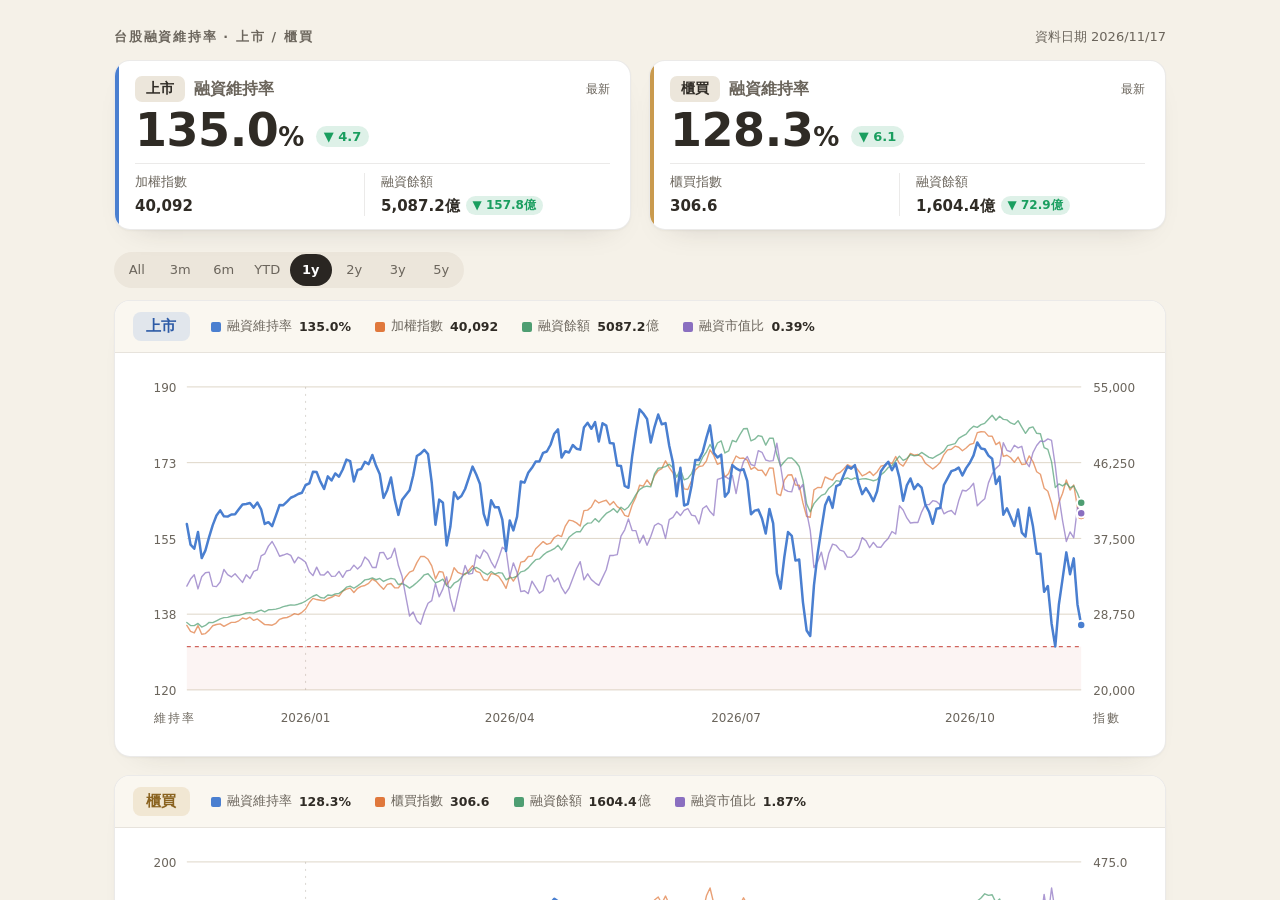
==== commit 4f83d784: "Update margin data through 2026-11-17 (verified automatic publication)" ====
--- a/index.html
+++ b/index.html
@@ -227,7 +227,7 @@
 &lt;div id=&quot;margin-maintenance-history&quot;&gt;
   &lt;header class=&quot;mmc-page-head&quot;&gt;
     &lt;div class=&quot;mmc-kicker&quot;&gt;台股融資維持率 · 上市 / 櫃買&lt;/div&gt;
-    &lt;div class=&quot;mmc-updated&quot;&gt;資料日期 2026/11/16&lt;/div&gt;
+    &lt;div class=&quot;mmc-updated&quot;&gt;資料日期 2026/11/17&lt;/div&gt;
   &lt;/header&gt;
 
   &lt;div class=&quot;mmc-stat-row&quot; aria-label=&quot;最新數值&quot;&gt;
@@ -238,17 +238,17 @@
         &lt;span class=&quot;mmc-latest-label&quot;&gt;最新&lt;/span&gt;
       &lt;/div&gt;
       &lt;div class=&quot;mmc-stat-value-row&quot;&gt;
-        &lt;div class=&quot;mmc-stat-value&quot;&gt;&lt;span data-role=&quot;stat-maint-value&quot;&gt;139.7&lt;/span&gt;&lt;span class=&quot;mmc-stat-percent&quot;&gt;%&lt;/span&gt;&lt;/div&gt;
-        &lt;span class=&quot;mmc-delta&quot; data-tone=&quot;down&quot; data-role=&quot;maint-delta&quot;&gt;▼ 10.6&lt;/span&gt;
+        &lt;div class=&quot;mmc-stat-value&quot;&gt;&lt;span data-role=&quot;stat-maint-value&quot;&gt;135.0&lt;/span&gt;&lt;span class=&quot;mmc-stat-percent&quot;&gt;%&lt;/span&gt;&lt;/div&gt;
+        &lt;span class=&quot;mmc-delta&quot; data-tone=&quot;down&quot; data-role=&quot;maint-delta&quot;&gt;▼ 4.7&lt;/span&gt;
       &lt;/div&gt;
       &lt;div class=&quot;mmc-stat-metrics&quot;&gt;
         &lt;div class=&quot;mmc-stat-metric&quot;&gt;
           &lt;span class=&quot;mmc-metric-label&quot;&gt;加權指數&lt;/span&gt;
-          &lt;span class=&quot;mmc-stat-index&quot;&gt;41,040&lt;/span&gt;
+          &lt;span class=&quot;mmc-stat-index&quot;&gt;40,092&lt;/span&gt;
         &lt;/div&gt;
         &lt;div class=&quot;mmc-stat-metric&quot;&gt;
           &lt;span class=&quot;mmc-metric-label&quot;&gt;融資餘額&lt;/span&gt;
-          &lt;span class=&quot;mmc-stat-balance&quot;&gt;&lt;span class=&quot;mmc-balance-total&quot;&gt;&lt;strong data-role=&quot;stat-balance-value&quot;&gt;5,245.0&lt;/strong&gt;億&lt;/span&gt;&lt;span class=&quot;mmc-mini-delta&quot; data-tone=&quot;down&quot; data-role=&quot;balance-delta&quot;&gt;▼ 121.0億&lt;/span&gt;&lt;/span&gt;
+          &lt;span class=&quot;mmc-stat-balance&quot;&gt;&lt;span class=&quot;mmc-balance-total&quot;&gt;&lt;strong data-role=&quot;stat-balance-value&quot;&gt;5,087.2&lt;/strong&gt;億&lt;/span&gt;&lt;span class=&quot;mmc-mini-delta&quot; data-tone=&quot;down&quot; data-role=&quot;balance-delta&quot;&gt;▼ 157.8億&lt;/span&gt;&lt;/span&gt;
         &lt;/div&gt;
       &lt;/div&gt;
     &lt;/article&gt;
@@ -259,17 +259,17 @@
         &lt;span class=&quot;mmc-latest-label&quot;&gt;最新&lt;/span&gt;
       &lt;/div&gt;
       &lt;div class=&quot;mmc-stat-value-row&quot;&gt;
-        &lt;div class=&quot;mmc-stat-value&quot;&gt;&lt;span data-role=&quot;stat-maint-value&quot;&gt;134.4&lt;/span&gt;&lt;span class=&quot;mmc-stat-percent&quot;&gt;%&lt;/span&gt;&lt;/div&gt;
-        &lt;span class=&quot;mmc-delta&quot; data-tone=&quot;down&quot; data-role=&quot;maint-delta&quot;&gt;▼ 10.9&lt;/span&gt;
+        &lt;div class=&quot;mmc-stat-value&quot;&gt;&lt;span data-role=&quot;stat-maint-value&quot;&gt;128.3&lt;/span&gt;&lt;span class=&quot;mmc-stat-percent&quot;&gt;%&lt;/span&gt;&lt;/div&gt;
+        &lt;span class=&quot;mmc-delta&quot; data-tone=&quot;down&quot; data-role=&quot;maint-delta&quot;&gt;▼ 6.1&lt;/span&gt;
       &lt;/div&gt;
       &lt;div class=&quot;mmc-stat-metrics&quot;&gt;
         &lt;div class=&quot;mmc-stat-metric&quot;&gt;
           &lt;span class=&quot;mmc-metric-label&quot;&gt;櫃買指數&lt;/span&gt;
-          &lt;span class=&quot;mmc-stat-index&quot;&gt;319.1&lt;/span&gt;
+          &lt;span class=&quot;mmc-stat-index&quot;&gt;306.6&lt;/span&gt;
         &lt;/div&gt;
         &lt;div class=&quot;mmc-stat-metric&quot;&gt;
           &lt;span class=&quot;mmc-metric-label&quot;&gt;融資餘額&lt;/span&gt;
-          &lt;span class=&quot;mmc-stat-balance&quot;&gt;&lt;span class=&quot;mmc-balance-total&quot;&gt;&lt;strong data-role=&quot;stat-balance-value&quot;&gt;1,677.3&lt;/strong&gt;億&lt;/span&gt;&lt;span class=&quot;mmc-mini-delta&quot; data-tone=&quot;down&quot; data-role=&quot;balance-delta&quot;&gt;▼ 42.9億&lt;/span&gt;&lt;/span&gt;
+          &lt;span class=&quot;mmc-stat-balance&quot;&gt;&lt;span class=&quot;mmc-balance-total&quot;&gt;&lt;strong data-role=&quot;stat-balance-value&quot;&gt;1,604.4&lt;/strong&gt;億&lt;/span&gt;&lt;span class=&quot;mmc-mini-delta&quot; data-tone=&quot;down&quot; data-role=&quot;balance-delta&quot;&gt;▼ 72.9億&lt;/span&gt;&lt;/span&gt;
         &lt;/div&gt;
       &lt;/div&gt;
     &lt;/article&gt;
@@ -292,10 +292,10 @@
     &lt;div class=&quot;mmc-market-meta&quot;&gt;
       &lt;h2 id=&quot;mmc-twse-heading&quot;&gt;上市&lt;/h2&gt;
       &lt;div class=&quot;mmc-summary&quot; aria-label=&quot;上市圖例與目前數值&quot;&gt;
-        &lt;span data-role=&quot;date&quot; class=&quot;mmc-date mmc-visually-hidden&quot;&gt;2026/11/16&lt;/span&gt;
-        &lt;button type=&quot;button&quot; class=&quot;mmc-legend-item&quot; data-series=&quot;maint&quot; aria-pressed=&quot;true&quot; aria-label=&quot;切換上市融資維持率&quot;&gt;&lt;i class=&quot;mmc-swatch mmc-maint&quot;&gt;&lt;/i&gt;&lt;span class=&quot;mmc-legend-long&quot;&gt;融資維持率&lt;/span&gt;&lt;span class=&quot;mmc-legend-short&quot;&gt;維持率&lt;/span&gt;&lt;strong data-role=&quot;maint-value&quot;&gt;139.7%&lt;/strong&gt;&lt;/button&gt;
-        &lt;button type=&quot;button&quot; class=&quot;mmc-legend-item&quot; data-series=&quot;index&quot; aria-pressed=&quot;true&quot; aria-label=&quot;切換加權指數&quot;&gt;&lt;i class=&quot;mmc-swatch mmc-index&quot;&gt;&lt;/i&gt;&lt;span class=&quot;mmc-legend-long&quot;&gt;加權指數&lt;/span&gt;&lt;span class=&quot;mmc-legend-short&quot;&gt;指數&lt;/span&gt;&lt;strong data-role=&quot;index-value&quot;&gt;41,040&lt;/strong&gt;&lt;/button&gt;
-        &lt;button type=&quot;button&quot; class=&quot;mmc-legend-item&quot; data-series=&quot;balance&quot; aria-pressed=&quot;true&quot; aria-label=&quot;切換上市融資餘額&quot;&gt;&lt;i class=&quot;mmc-swatch mmc-balance&quot;&gt;&lt;/i&gt;&lt;span class=&quot;mmc-legend-long&quot;&gt;融資餘額&lt;/span&gt;&lt;span class=&quot;mmc-legend-short&quot;&gt;餘額&lt;/span&gt;&lt;span class=&quot;mmc-balance-reading&quot;&gt;&lt;strong data-role=&quot;balance-value&quot;&gt;5245.0&lt;/strong&gt;億&lt;/span&gt;&lt;/button&gt;
+        &lt;span data-role=&quot;date&quot; class=&quot;mmc-date mmc-visually-hidden&quot;&gt;2026/11/17&lt;/span&gt;
+        &lt;button type=&quot;button&quot; class=&quot;mmc-legend-item&quot; data-series=&quot;maint&quot; aria-pressed=&quot;true&quot; aria-label=&quot;切換上市融資維持率&quot;&gt;&lt;i class=&quot;mmc-swatch mmc-maint&quot;&gt;&lt;/i&gt;&lt;span class=&quot;mmc-legend-long&quot;&gt;融資維持率&lt;/span&gt;&lt;span class=&quot;mmc-legend-short&quot;&gt;維持率&lt;/span&gt;&lt;strong data-role=&quot;maint-value&quot;&gt;135.0%&lt;/strong&gt;&lt;/button&gt;
+        &lt;button type=&quot;button&quot; class=&quot;mmc-legend-item&quot; data-series=&quot;index&quot; aria-pressed=&quot;true&quot; aria-label=&quot;切換加權指數&quot;&gt;&lt;i class=&quot;mmc-swatch mmc-index&quot;&gt;&lt;/i&gt;&lt;span class=&quot;mmc-legend-long&quot;&gt;加權指數&lt;/span&gt;&lt;span class=&quot;mmc-legend-short&quot;&gt;指數&lt;/span&gt;&lt;strong data-role=&quot;index-value&quot;&gt;40,092&lt;/strong&gt;&lt;/button&gt;
+        &lt;button type=&quot;button&quot; class=&quot;mmc-legend-item&quot; data-series=&quot;balance&quot; aria-pressed=&quot;true&quot; aria-label=&quot;切換上市融資餘額&quot;&gt;&lt;i class=&quot;mmc-swatch mmc-balance&quot;&gt;&lt;/i&gt;&lt;span class=&quot;mmc-legend-long&quot;&gt;融資餘額&lt;/span&gt;&lt;span class=&quot;mmc-legend-short&quot;&gt;餘額&lt;/span&gt;&lt;span class=&quot;mmc-balance-reading&quot;&gt;&lt;strong data-role=&quot;balance-value&quot;&gt;5087.2&lt;/strong&gt;億&lt;/span&gt;&lt;/button&gt;
         &lt;button type=&quot;button&quot; class=&quot;mmc-legend-item&quot; data-series=&quot;ratio&quot; aria-pressed=&quot;true&quot; aria-label=&quot;切換上市融資市值比&quot;&gt;&lt;i class=&quot;mmc-swatch mmc-ratio&quot;&gt;&lt;/i&gt;&lt;span class=&quot;mmc-legend-long&quot;&gt;融資市值比&lt;/span&gt;&lt;span class=&quot;mmc-legend-short&quot;&gt;市值比&lt;/span&gt;&lt;strong data-role=&quot;ratio-value&quot;&gt;0.39%&lt;/strong&gt;&lt;/button&gt;
       &lt;/div&gt;
     &lt;/div&gt;
@@ -325,11 +325,11 @@
     &lt;div class=&quot;mmc-market-meta&quot;&gt;
       &lt;h2 id=&quot;mmc-tpex-heading&quot;&gt;櫃買&lt;/h2&gt;
       &lt;div class=&quot;mmc-summary&quot; aria-label=&quot;櫃買圖例與目前數值&quot;&gt;
-        &lt;span data-role=&quot;date&quot; class=&quot;mmc-date mmc-visually-hidden&quot;&gt;2026/11/16&lt;/span&gt;
-        &lt;button type=&quot;button&quot; class=&quot;mmc-legend-item&quot; data-series=&quot;maint&quot; aria-pressed=&quot;true&quot; aria-label=&quot;切換櫃買融資維持率&quot;&gt;&lt;i class=&quot;mmc-swatch mmc-maint&quot;&gt;&lt;/i&gt;&lt;span class=&quot;mmc-legend-long&quot;&gt;融資維持率&lt;/span&gt;&lt;span class=&quot;mmc-legend-short&quot;&gt;維持率&lt;/span&gt;&lt;strong data-role=&quot;maint-value&quot;&gt;134.4%&lt;/strong&gt;&lt;/button&gt;
-        &lt;button type=&quot;button&quot; class=&quot;mmc-legend-item&quot; data-series=&quot;index&quot; aria-pressed=&quot;true&quot; aria-label=&quot;切換櫃買指數&quot;&gt;&lt;i class=&quot;mmc-swatch mmc-index&quot;&gt;&lt;/i&gt;&lt;span class=&quot;mmc-legend-long&quot;&gt;櫃買指數&lt;/span&gt;&lt;span class=&quot;mmc-legend-short&quot;&gt;指數&lt;/span&gt;&lt;strong data-role=&quot;index-value&quot;&gt;319.1&lt;/strong&gt;&lt;/button&gt;
-        &lt;button type=&quot;button&quot; class=&quot;mmc-legend-item&quot; data-series=&quot;balance&quot; aria-pressed=&quot;true&quot; aria-label=&quot;切換櫃買融資餘額&quot;&gt;&lt;i class=&quot;mmc-swatch mmc-balance&quot;&gt;&lt;/i&gt;&lt;span class=&quot;mmc-legend-long&quot;&gt;融資餘額&lt;/span&gt;&lt;span class=&quot;mmc-legend-short&quot;&gt;餘額&lt;/span&gt;&lt;span class=&quot;mmc-balance-reading&quot;&gt;&lt;strong data-role=&quot;balance-value&quot;&gt;1677.3&lt;/strong&gt;億&lt;/span&gt;&lt;/button&gt;
-        &lt;button type=&quot;button&quot; class=&quot;mmc-legend-item&quot; data-series=&quot;ratio&quot; aria-pressed=&quot;true&quot; aria-label=&quot;切換櫃買融資市值比&quot;&gt;&lt;i class=&quot;mmc-swatch mmc-ratio&quot;&gt;&lt;/i&gt;&lt;span class=&quot;mmc-legend-long&quot;&gt;融資市值比&lt;/span&gt;&lt;span class=&quot;mmc-legend-short&quot;&gt;市值比&lt;/span&gt;&lt;strong data-role=&quot;ratio-value&quot;&gt;1.88%&lt;/strong&gt;&lt;/button&gt;
+        &lt;span data-role=&quot;date&quot; class=&quot;mmc-date mmc-visually-hidden&quot;&gt;2026/11/17&lt;/span&gt;
+        &lt;button type=&quot;button&quot; class=&quot;mmc-legend-item&quot; data-series=&quot;maint&quot; aria-pressed=&quot;true&quot; aria-label=&quot;切換櫃買融資維持率&quot;&gt;&lt;i class=&quot;mmc-swatch mmc-maint&quot;&gt;&lt;/i&gt;&lt;span class=&quot;mmc-legend-long&quot;&gt;融資維持率&lt;/span&gt;&lt;span class=&quot;mmc-legend-short&quot;&gt;維持率&lt;/span&gt;&lt;strong data-role=&quot;maint-value&quot;&gt;128.3%&lt;/strong&gt;&lt;/button&gt;
+        &lt;button type=&quot;button&quot; class=&quot;mmc-legend-item&quot; data-series=&quot;index&quot; aria-pressed=&quot;true&quot; aria-label=&quot;切換櫃買指數&quot;&gt;&lt;i class=&quot;mmc-swatch mmc-index&quot;&gt;&lt;/i&gt;&lt;span class=&quot;mmc-legend-long&quot;&gt;櫃買指數&lt;/span&gt;&lt;span class=&quot;mmc-legend-short&quot;&gt;指數&lt;/span&gt;&lt;strong data-role=&quot;index-value&quot;&gt;306.6&lt;/strong&gt;&lt;/button&gt;
+        &lt;button type=&quot;button&quot; class=&quot;mmc-legend-item&quot; data-series=&quot;balance&quot; aria-pressed=&quot;true&quot; aria-label=&quot;切換櫃買融資餘額&quot;&gt;&lt;i class=&quot;mmc-swatch mmc-balance&quot;&gt;&lt;/i&gt;&lt;span class=&quot;mmc-legend-long&quot;&gt;融資餘額&lt;/span&gt;&lt;span class=&quot;mmc-legend-short&quot;&gt;餘額&lt;/span&gt;&lt;span class=&quot;mmc-balance-reading&quot;&gt;&lt;strong data-role=&quot;balance-value&quot;&gt;1604.4&lt;/strong&gt;億&lt;/span&gt;&lt;/button&gt;
+        &lt;button type=&quot;button&quot; class=&quot;mmc-legend-item&quot; data-series=&quot;ratio&quot; aria-pressed=&quot;true&quot; aria-label=&quot;切換櫃買融資市值比&quot;&gt;&lt;i class=&quot;mmc-swatch mmc-ratio&quot;&gt;&lt;/i&gt;&lt;span class=&quot;mmc-legend-long&quot;&gt;融資市值比&lt;/span&gt;&lt;span class=&quot;mmc-legend-short&quot;&gt;市值比&lt;/span&gt;&lt;strong data-role=&quot;ratio-value&quot;&gt;1.87%&lt;/strong&gt;&lt;/button&gt;
       &lt;/div&gt;
     &lt;/div&gt;
     &lt;div class=&quot;mmc-plot&quot; data-role=&quot;plot&quot;&gt;
@@ -359,7 +359,7 @@
 &lt;script&gt;
 (() =&gt; {
   const root = document.getElementById(&#x27;margin-maintenance-history&#x27;);
-  const data = [{&quot;d&quot;:&quot;2017-07-03&quot;,&quot;tw&quot;:167.18,&quot;ti&quot;:10412.79,&quot;tb&quot;:1463.0,&quot;tr&quot;:0.4745,&quot;ot&quot;:160.75,&quot;oi&quot;:135.49,&quot;ob&quot;:646.83,&quot;or&quot;:2.1483},{&quot;d&quot;:&quot;2017-07-04&quot;,&quot;tw&quot;:166.08,&quot;ti&quot;:10347.78,&quot;tb&quot;:1465.3,&quot;tr&quot;:0.478,&quot;ot&quot;:160.04,&quot;oi&quot;:135.13,&quot;ob&quot;:645.69,&quot;or&quot;:2.1501},{&quot;d&quot;:&quot;2017-07-05&quot;,&quot;tw&quot;:166.37,&quot;ti&quot;:10404.79,&quot;tb&quot;:1468.65,&quot;tr&quot;:0.4764,&quot;ot&quot;:160.51,&quot;oi&quot;:135.15,&quot;ob&quot;:646.42,&quot;or&quot;:2.1523},{&quot;d&quot;:&quot;2017-07-06&quot;,&quot;tw&quot;:166.77,&quot;ti&quot;:10368.2,&quot;tb&quot;:1463.96,&quot;tr&quot;:0.4765,&quot;ot&quot;:160.9,&quot;oi&quot;:135.13,&quot;ob&quot;:646.32,&quot;or&quot;:2.1524},{&quot;d&quot;:&quot;2017-07-07&quot;,&quot;tw&quot;:165.44,&quot;ti&quot;:10297.25,&quot;tb&quot;:1463.01,&quot;tr&quot;:0.4796,&quot;ot&quot;:159.64,&quot;oi&quot;:134.17,&quot;ob&quot;:645.21,&quot;or&quot;:2.1641},{&quot;d&quot;:&quot;2017-07-10&quot;,&quot;tw&quot;:164.66,&quot;ti&quot;:10289.91,&quot;tb&quot;:1456.92,&quot;tr&quot;:0.4779,&quot;ot&quot;:159.26,&quot;oi&quot;:133.86,&quot;ob&quot;:640.96,&quot;or&quot;:2.1547},{&quot;d&quot;:&quot;2017-07-11&quot;,&quot;tw&quot;:165.26,&quot;ti&quot;:10415.57,&quot;tb&quot;:1448.1,&quot;tr&quot;:0.469,&quot;ot&quot;:159.4,&quot;oi&quot;:133.99,&quot;ob&quot;:639.52,&quot;or&quot;:2.1477},{&quot;d&quot;:&quot;2017-07-12&quot;,&quot;tw&quot;:166.34,&quot;ti&quot;:10420.68,&quot;tb&quot;:1446.65,&quot;tr&quot;:0.4684,&quot;ot&quot;:160.87,&quot;oi&quot;:135.03,&quot;ob&quot;:637.15,&quot;or&quot;:2.1233},{&quot;d&quot;:&quot;2017-07-13&quot;,&quot;tw&quot;:166.35,&quot;ti&quot;:10460.15,&quot;tb&quot;:1453.18,&quot;tr&quot;:0.4691,&quot;ot&quot;:161.68,&quot;oi&quot;:135.55,&quot;ob&quot;:637.57,&quot;or&quot;:2.1166},{&quot;d&quot;:&quot;2017-07-14&quot;,&quot;tw&quot;:166.55,&quot;ti&quot;:10443.91,&quot;tb&quot;:1454.82,&quot;tr&quot;:0.4701,&quot;ot&quot;:162.82,&quot;oi&quot;:136.64,&quot;ob&quot;:638.47,&quot;or&quot;:2.1025},{&quot;d&quot;:&quot;2017-07-17&quot;,&quot;tw&quot;:166.68,&quot;ti&quot;:10457.54,&quot;tb&quot;:1450.12,&quot;tr&quot;:0.468,&quot;ot&quot;:162.97,&quot;oi&quot;:136.9,&quot;ob&quot;:640.85,&quot;or&quot;:2.1065},{&quot;d&quot;:&quot;2017-07-18&quot;,&quot;tw&quot;:167.34,&quot;ti&quot;:10481.26,&quot;tb&quot;:1457.42,&quot;tr&quot;:0.4691,&quot;ot&quot;:163.73,&quot;oi&quot;:137.99,&quot;ob&quot;:641.48,&quot;or&quot;:2.0916},{&quot;d&quot;:&quot;2017-07-19&quot;,&quot;tw&quot;:167.24,&quot;ti&quot;:10506.1,&quot;tb&quot;:1450.86,&quot;tr&quot;:0.4661,&quot;ot&quot;:163.97,&quot;oi&quot;:137.89,&quot;ob&quot;:644.53,&quot;or&quot;:2.103},{&quot;d&quot;:&quot;2017-07-20&quot;,&quot;tw&quot;:166.64,&quot;ti&quot;:10499.36,&quot;tb&quot;:1452.62,&quot;tr&quot;:0.4669,&quot;ot&quot;:164.23,&quot;oi&quot;:138.16,&quot;ob&quot;:648.02,&quot;or&quot;:2.11},{&quot;d&quot;:&quot;2017-07-21&quot;,&quot;tw&quot;:166.14,&quot;ti&quot;:10436.7,&quot;tb&quot;:1458.28,&quot;tr&quot;:0.4716,&quot;ot&quot;:163.98,&quot;oi&quot;:138.61,&quot;ob&quot;:649.04,&quot;or&quot;:2.1064},{&quot;d&quot;:&quot;2017-07-24&quot;,&quot;tw&quot;:166.3,&quot;ti&quot;:10461.28,&quot;tb&quot;:1461.91,&quot;tr&quot;:0.4717,&quot;ot&quot;:163.52,&quot;oi&quot;:138.55,&quot;ob&quot;:649.13,&quot;or&quot;:2.1072},{&quot;d&quot;:&quot;2017-07-25&quot;,&quot;tw&quot;:167.28,&quot;ti&quot;:10463.15,&quot;tb&quot;:1461.39,&quot;tr&quot;:0.4714,&quot;ot&quot;:164.72,&quot;oi&quot;:139.23,&quot;ob&quot;:651.41,&quot;or&quot;:2.1041},{&quot;d&quot;:&quot;2017-07-26&quot;,&quot;tw&quot;:166.62,&quot;ti&quot;:10419.11,&quot;tb&quot;:1463.5,&quot;tr&quot;:0.4739,&quot;ot&quot;:164.65,&quot;oi&quot;:139.95,&quot;ob&quot;:655.68,&quot;or&quot;:2.1069},{&quot;d&quot;:&quot;2017-07-27&quot;,&quot;tw&quot;:167.78,&quot;ti&quot;:10508.37,&quot;tb&quot;:1468.83,&quot;tr&quot;:0.4817,&quot;ot&quot;:165.06,&quot;oi&quot;:140.23,&quot;ob&quot;:661.22,&quot;or&quot;:2.1206},{&quot;d&quot;:&quot;2017-07-28&quot;,&quot;tw&quot;:166.12,&quot;ti&quot;:10423.05,&quot;tb&quot;:1467.79,&quot;tr&quot;:0.4753,&quot;ot&quot;:162.82,&quot;oi&quot;:138.9,&quot;ob&quot;:662.69,&quot;or&quot;:2.1457},{&quot;d&quot;:&quot;2017-07-31&quot;,&quot;tw&quot;:166.43,&quot;ti&quot;:10427.33,&quot;tb&quot;:1470.46,&quot;tr&quot;:0.4757,&quot;ot&quot;:163.19,&quot;oi&quot;:139.17,&quot;ob&quot;:665.34,&quot;or&quot;:2.15},{&quot;d&quot;:&quot;2017-08-01&quot;,&quot;tw&quot;:166.99,&quot;ti&quot;:10437.29,&quot;tb&quot;:1477.66,&quot;tr&quot;:0.4779,&quot;ot&quot;:163.77,&quot;oi&quot;:139.29,&quot;ob&quot;:669.71,&quot;or&quot;:2.1618},{&quot;d&quot;:&quot;2017-08-02&quot;,&quot;tw&quot;:167.42,&quot;ti&quot;:10519.27,&quot;tb&quot;:1478.31,&quot;tr&quot;:0.4742,&quot;ot&quot;:164.02,&quot;oi&quot;:139.71,&quot;ob&quot;:673.21,&quot;or&quot;:2.1666},{&quot;d&quot;:&quot;2017-08-03&quot;,&quot;tw&quot;:166.66,&quot;ti&quot;:10469.88,&quot;tb&quot;:1488.27,&quot;tr&quot;:0.4798,&quot;ot&quot;:163.26,&quot;oi&quot;:139.36,&quot;ob&quot;:673.03,&quot;or&quot;:2.1715},{&quot;d&quot;:&quot;2017-08-04&quot;,&quot;tw&quot;:167.7,&quot;ti&quot;:10506.56,&quot;tb&quot;:1496.8,&quot;tr&quot;:0.4808,&quot;ot&quot;:163.78,&quot;oi&quot;:139.46,&quot;ob&quot;:677.71,&quot;or&quot;:2.1849},{&quot;d&quot;:&quot;2017-08-07&quot;,&quot;tw&quot;:169.0,&quot;ti&quot;:10579.38,&quot;tb&quot;:1507.14,&quot;tr&quot;:0.4817,&quot;ot&quot;:165.46,&quot;oi&quot;:140.54,&quot;ob&quot;:682.52,&quot;or&quot;:2.1835},{&quot;d&quot;:&quot;2017-08-08&quot;,&quot;tw&quot;:166.82,&quot;ti&quot;:10568.97,&quot;tb&quot;:1507.03,&quot;tr&quot;:0.4822,&quot;ot&quot;:163.21,&quot;oi&quot;:139.76,&quot;ob&quot;:682.6,&quot;or&quot;:2.196},{&quot;d&quot;:&quot;2017-08-09&quot;,&quot;tw&quot;:165.39,&quot;ti&quot;:10470.38,&quot;tb&quot;:1503.61,&quot;tr&quot;:0.486,&quot;ot&quot;:160.87,&quot;oi&quot;:137.73,&quot;ob&quot;:684.08,&quot;or&quot;:2.2331},{&quot;d&quot;:&quot;2017-08-10&quot;,&quot;tw&quot;:161.29,&quot;ti&quot;:10329.74,&quot;tb&quot;:1479.03,&quot;tr&quot;:0.4845,&quot;ot&quot;:156.37,&quot;oi&quot;:134.72,&quot;ob&quot;:675.38,&quot;or&quot;:2.2539},{&quot;d&quot;:&quot;2017-08-11&quot;,&quot;tw&quot;:162.61,&quot;ti&quot;:10329.57,&quot;tb&quot;:1478.75,&quot;tr&quot;:0.4844,&quot;ot&quot;:156.94,&quot;oi&quot;:134.68,&quot;ob&quot;:672.8,&quot;or&quot;:2.246},{&quot;d&quot;:&quot;2017-08-14&quot;,&quot;tw&quot;:158.7,&quot;ti&quot;:10225.28,&quot;tb&quot;:1462.16,&quot;tr&quot;:0.4838,&quot;ot&quot;:151.94,&quot;oi&quot;:131.3,&quot;ob&quot;:661.46,&quot;or&quot;:2.2649},{&quot;d&quot;:&quot;2017-08-15&quot;,&quot;tw&quot;:160.99,&quot;ti&quot;:10311.16,&quot;tb&quot;:1458.75,&quot;tr&quot;:0.4799,&quot;ot&quot;:154.87,&quot;oi&quot;:133.07,&quot;ob&quot;:661.67,&quot;or&quot;:2.2354},{&quot;d&quot;:&quot;2017-08-16&quot;,&quot;tw&quot;:161.7,&quot;ti&quot;:10290.39,&quot;tb&quot;:1466.7,&quot;tr&quot;:0.4833,&quot;ot&quot;:156.16,&quot;oi&quot;:133.78,&quot;ob&quot;:661.28,&quot;or&quot;:2.2223},{&quot;d&quot;:&quot;2017-08-17&quot;,&quot;tw&quot;:164.01,&quot;ti&quot;:10369.37,&quot;tb&quot;:1473.52,&quot;tr&quot;:0.4821,&quot;ot&quot;:158.87,&quot;oi&quot;:135.47,&quot;ob&quot;:664.8,&quot;or&quot;:2.2078},{&quot;d&quot;:&quot;2017-08-18&quot;,&quot;tw&quot;:163.27,&quot;ti&quot;:10321.33,&quot;tb&quot;:1478.75,&quot;tr&quot;:0.4847,&quot;ot&quot;:158.82,&quot;oi&quot;:135.34,&quot;ob&quot;:668.01,&quot;or&quot;:2.2219},{&quot;d&quot;:&quot;2017-08-21&quot;,&quot;tw&quot;:163.73,&quot;ti&quot;:10326.39,&quot;tb&quot;:1484.43,&quot;tr&quot;:0.486,&quot;ot&quot;:159.93,&quot;oi&quot;:135.96,&quot;ob&quot;:671.2,&quot;or&quot;:2.2223},{&quot;d&quot;:&quot;2017-08-22&quot;,&quot;tw&quot;:165.2,&quot;ti&quot;:10392.07,&quot;tb&quot;:1492.2,&quot;tr&quot;:0.4856,&quot;ot&quot;:159.77,&quot;oi&quot;:136.44,&quot;ob&quot;:670.32,&quot;or&quot;:2.2158},{&quot;d&quot;:&quot;2017-08-23&quot;,&quot;tw&quot;:165.75,&quot;ti&quot;:10406.81,&quot;tb&quot;:1493.07,&quot;tr&quot;:0.4853,&quot;ot&quot;:160.45,&quot;oi&quot;:136.79,&quot;ob&quot;:672.01,&quot;or&quot;:2.2153},{&quot;d&quot;:&quot;2017-08-24&quot;,&quot;tw&quot;:166.85,&quot;ti&quot;:10488.96,&quot;tb&quot;:1494.74,&quot;tr&quot;:0.4824,&quot;ot&quot;:161.36,&quot;oi&quot;:137.63,&quot;ob&quot;:674.25,&quot;or&quot;:2.2106},{&quot;d&quot;:&quot;2017-08-25&quot;,&quot;tw&quot;:167.32,&quot;ti&quot;:10515.51,&quot;tb&quot;:1500.54,&quot;tr&quot;:0.4832,&quot;ot&quot;:161.53,&quot;oi&quot;:138.15,&quot;ob&quot;:678.17,&quot;or&quot;:2.2137},{&quot;d&quot;:&quot;2017-08-28&quot;,&quot;tw&quot;:168.06,&quot;ti&quot;:10525.98,&quot;tb&quot;:1510.34,&quot;tr&quot;:0.4847,&quot;ot&quot;:162.37,&quot;oi&quot;:138.61,&quot;ob&quot;:681.12,&quot;or&quot;:2.2159},{&quot;d&quot;:&quot;2017-08-29&quot;,&quot;tw&quot;:167.29,&quot;ti&quot;:10496.57,&quot;tb&quot;:1524.37,&quot;tr&quot;:0.4905,&quot;ot&quot;:161.61,&quot;oi&quot;:138.5,&quot;ob&quot;:684.2,&quot;or&quot;:2.2276},{&quot;d&quot;:&quot;2017-08-30&quot;,&quot;tw&quot;:167.89,&quot;ti&quot;:10569.4,&quot;tb&quot;:1538.27,&quot;tr&quot;:0.4915,&quot;ot&quot;:162.08,&quot;oi&quot;:138.94,&quot;ob&quot;:689.56,&quot;or&quot;:2.2361},{&quot;d&quot;:&quot;2017-08-31&quot;,&quot;tw&quot;:168.26,&quot;ti&quot;:10585.78,&quot;tb&quot;:1550.93,&quot;tr&quot;:0.495,&quot;ot&quot;:162.76,&quot;oi&quot;:139.93,&quot;ob&quot;:690.11,&quot;or&quot;:2.222},{&quot;d&quot;:&quot;2017-09-01&quot;,&quot;tw&quot;:169.31,&quot;ti&quot;:10594.82,&quot;tb&quot;:1561.07,&quot;tr&quot;:0.497,&quot;ot&quot;:163.97,&quot;oi&quot;:140.8,&quot;ob&quot;:693.59,&quot;or&quot;:2.2162},{&quot;d&quot;:&quot;2017-09-04&quot;,&quot;tw&quot;:168.16,&quot;ti&quot;:10569.87,&quot;tb&quot;:1562.31,&quot;tr&quot;:0.499,&quot;ot&quot;:163.64,&quot;oi&quot;:140.24,&quot;ob&quot;:695.31,&quot;or&quot;:2.2284},{&quot;d&quot;:&quot;2017-09-05&quot;,&quot;tw&quot;:169.72,&quot;ti&quot;:10617.84,&quot;tb&quot;:1574.7,&quot;tr&quot;:0.5002,&quot;ot&quot;:166.06,&quot;oi&quot;:141.98,&quot;ob&quot;:700.93,&quot;or&quot;:2.2189},{&quot;d&quot;:&quot;2017-09-06&quot;,&quot;tw&quot;:168.2,&quot;ti&quot;:10547.86,&quot;tb&quot;:1574.08,&quot;tr&quot;:0.5033,&quot;ot&quot;:165.04,&quot;oi&quot;:141.62,&quot;ob&quot;:701.37,&quot;or&quot;:2.2252},{&quot;d&quot;:&quot;2017-09-07&quot;,&quot;tw&quot;:166.24,&quot;ti&quot;:10538.51,&quot;tb&quot;:1575.61,&quot;tr&quot;:0.5053,&quot;ot&quot;:162.5,&quot;oi&quot;:140.55,&quot;ob&quot;:695.34,&quot;or&quot;:2.2273},{&quot;d&quot;:&quot;2017-09-08&quot;,&quot;tw&quot;:168.41,&quot;ti&quot;:10609.95,&quot;tb&quot;:1598.71,&quot;tr&quot;:0.5078,&quot;ot&quot;:164.53,&quot;oi&quot;:141.9,&quot;ob&quot;:689.72,&quot;or&quot;:2.1944},{&quot;d&quot;:&quot;2017-09-11&quot;,&quot;tw&quot;:166.98,&quot;ti&quot;:10572.16,&quot;tb&quot;:1610.79,&quot;tr&quot;:0.5134,&quot;ot&quot;:163.88,&quot;oi&quot;:141.46,&quot;ob&quot;:690.69,&quot;or&quot;:2.2045},{&quot;d&quot;:&quot;2017-09-12&quot;,&quot;tw&quot;:166.61,&quot;ti&quot;:10610.35,&quot;tb&quot;:1621.48,&quot;tr&quot;:0.5152,&quot;ot&quot;:163.62,&quot;oi&quot;:141.81,&quot;ob&quot;:688.93,&quot;or&quot;:2.1935},{&quot;d&quot;:&quot;2017-09-13&quot;,&quot;tw&quot;:165.13,&quot;ti&quot;:10532.88,&quot;tb&quot;:1625.86,&quot;tr&quot;:0.5201,&quot;ot&quot;:162.48,&quot;oi&quot;:141.25,&quot;ob&quot;:688.14,&quot;or&quot;:2.1996},{&quot;d&quot;:&quot;2017-09-14&quot;,&quot;tw&quot;:165.95,&quot;ti&quot;:10553.57,&quot;tb&quot;:1633.44,&quot;tr&quot;:0.5221,&quot;ot&quot;:164.2,&quot;oi&quot;:142.75,&quot;ob&quot;:688.48,&quot;or&quot;:2.2052},{&quot;d&quot;:&quot;2017-09-15&quot;,&quot;tw&quot;:166.09,&quot;ti&quot;:10580.41,&quot;tb&quot;:1635.99,&quot;tr&quot;:0.5213,&quot;ot&quot;:163.36,&quot;oi&quot;:142.67,&quot;ob&quot;:687.35,&quot;or&quot;:2.2027},{&quot;d&quot;:&quot;2017-09-18&quot;,&quot;tw&quot;:166.8,&quot;ti&quot;:10631.57,&quot;tb&quot;:1646.22,&quot;tr&quot;:0.5224,&quot;ot&quot;:164.1,&quot;oi&quot;:143.42,&quot;ob&quot;:693.02,&quot;or&quot;:2.2086},{&quot;d&quot;:&quot;2017-09-19&quot;,&quot;tw&quot;:164.71,&quot;ti&quot;:10576.14,&quot;tb&quot;:1646.4,&quot;tr&quot;:0.5246,&quot;ot&quot;:163.15,&quot;oi&quot;:142.47,&quot;ob&quot;:691.65,&quot;or&quot;:2.214},{&quot;d&quot;:&quot;2017-09-20&quot;,&quot;tw&quot;:163.5,&quot;ti&quot;:10519.17,&quot;tb&quot;:1649.34,&quot;tr&quot;:0.5281,&quot;ot&quot;:162.58,&quot;oi&quot;:142.07,&quot;ob&quot;:689.32,&quot;or&quot;:2.2131},{&quot;d&quot;:&quot;2017-09-21&quot;,&quot;tw&quot;:165.61,&quot;ti&quot;:10578.44,&quot;tb&quot;:1659.5,&quot;tr&quot;:0.5292,&quot;ot&quot;:164.94,&quot;oi&quot;:143.75,&quot;ob&quot;:692.96,&quot;or&quot;:2.2003},{&quot;d&quot;:&quot;2017-09-22&quot;,&quot;tw&quot;:162.52,&quot;ti&quot;:10449.68,&quot;tb&quot;:1647.75,&quot;tr&quot;:0.5311,&quot;ot&quot;:162.37,&quot;oi&quot;:142.14,&quot;ob&quot;:690.97,&quot;or&quot;:2.2206},{&quot;d&quot;:&quot;2017-09-25&quot;,&quot;tw&quot;:159.52,&quot;ti&quot;:10335.89,&quot;tb&quot;:1638.37,&quot;tr&quot;:0.534,&quot;ot&quot;:158.54,&quot;oi&quot;:139.96,&quot;ob&quot;:682.57,&quot;or&quot;:2.2318},{&quot;d&quot;:&quot;2017-09-26&quot;,&quot;tw&quot;:157.61,&quot;ti&quot;:10257.02,&quot;tb&quot;:1622.69,&quot;tr&quot;:0.5328,&quot;ot&quot;:155.1,&quot;oi&quot;:137.37,&quot;ob&quot;:676.09,&quot;or&quot;:2.2508},{&quot;d&quot;:&quot;2017-09-27&quot;,&quot;tw&quot;:160.24,&quot;ti&quot;:10326.68,&quot;tb&quot;:1625.84,&quot;tr&quot;:0.5303,&quot;ot&quot;:158.36,&quot;oi&quot;:139.35,&quot;ob&quot;:675.41,&quot;or&quot;:2.2083},{&quot;d&quot;:&quot;2017-09-28&quot;,&quot;tw&quot;:160.61,&quot;ti&quot;:10296.45,&quot;tb&quot;:1634.51,&quot;tr&quot;:0.5345,&quot;ot&quot;:158.71,&quot;oi&quot;:139.47,&quot;ob&quot;:678.38,&quot;or&quot;:2.1905},{&quot;d&quot;:&quot;2017-09-29&quot;,&quot;tw&quot;:159.9,&quot;ti&quot;:10329.94,&quot;tb&quot;:1625.7,&quot;tr&quot;:0.5305,&quot;ot&quot;:157.5,&quot;oi&quot;:138.7,&quot;ob&quot;:675.7,&quot;or&quot;:2.2},{&quot;d&quot;:&quot;2017-09-30&quot;,&quot;tw&quot;:162.06,&quot;ti&quot;:10383.94,&quot;tb&quot;:1627.95,&quot;tr&quot;:0.5284,&quot;ot&quot;:160.36,&quot;oi&quot;:140.42,&quot;ob&quot;:677.71,&quot;or&quot;:2.1792},{&quot;d&quot;:&quot;2017-10-02&quot;,&quot;tw&quot;:164.15,&quot;ti&quot;:10465.16,&quot;tb&quot;:1634.35,&quot;tr&quot;:0.5259,&quot;ot&quot;:162.6,&quot;oi&quot;:142.06,&quot;ob&quot;:681.0,&quot;or&quot;:2.1612},{&quot;d&quot;:&quot;2017-10-03&quot;,&quot;tw&quot;:164.01,&quot;ti&quot;:10469.35,&quot;tb&quot;:1641.35,&quot;tr&quot;:0.528,&quot;ot&quot;:162.61,&quot;oi&quot;:142.24,&quot;ob&quot;:683.58,&quot;or&quot;:2.1665},{&quot;d&quot;:&quot;2017-10-05&quot;,&quot;tw&quot;:165.35,&quot;ti&quot;:10518.27,&quot;tb&quot;:1647.15,&quot;tr&quot;:0.5273,&quot;ot&quot;:164.16,&quot;oi&quot;:143.28,&quot;ob&quot;:686.0,&quot;or&quot;:2.1558},{&quot;d&quot;:&quot;2017-10-06&quot;,&quot;tw&quot;:165.06,&quot;ti&quot;:10532.81,&quot;tb&quot;:1650.51,&quot;tr&quot;:0.5269,&quot;ot&quot;:163.38,&quot;oi&quot;:142.97,&quot;ob&quot;:688.95,&quot;or&quot;:2.1658},{&quot;d&quot;:&quot;2017-10-11&quot;,&quot;tw&quot;:164.28,&quot;ti&quot;:10641.19,&quot;tb&quot;:1653.38,&quot;tr&quot;:0.5223,&quot;ot&quot;:161.69,&quot;oi&quot;:142.58,&quot;ob&quot;:684.3,&quot;or&quot;:2.1618},{&quot;d&quot;:&quot;2017-10-12&quot;,&quot;tw&quot;:165.45,&quot;ti&quot;:10711.44,&quot;tb&quot;:1657.34,&quot;tr&quot;:0.5203,&quot;ot&quot;:163.44,&quot;oi&quot;:144.09,&quot;ob&quot;:688.22,&quot;or&quot;:2.1457},{&quot;d&quot;:&quot;2017-10-13&quot;,&quot;tw&quot;:165.86,&quot;ti&quot;:10724.09,&quot;tb&quot;:1660.64,&quot;tr&quot;:0.5209,&quot;ot&quot;:163.66,&quot;oi&quot;:144.24,&quot;ob&quot;:689.16,&quot;or&quot;:2.1466},{&quot;d&quot;:&quot;2017-10-16&quot;,&quot;tw&quot;:166.8,&quot;ti&quot;:10774.21,&quot;tb&quot;:1667.68,&quot;tr&quot;:0.521,&quot;ot&quot;:164.08,&quot;oi&quot;:144.61,&quot;ob&quot;:692.05,&quot;or&quot;:2.1554},{&quot;d&quot;:&quot;2017-10-17&quot;,&quot;tw&quot;:164.52,&quot;ti&quot;:10723.15,&quot;tb&quot;:1663.88,&quot;tr&quot;:0.5216,&quot;ot&quot;:162.6,&quot;oi&quot;:143.73,&quot;ob&quot;:690.92,&quot;or&quot;:2.165},{&quot;d&quot;:&quot;2017-10-18&quot;,&quot;tw&quot;:163.9,&quot;ti&quot;:10720.28,&quot;tb&quot;:1658.02,&quot;tr&quot;:0.5201,&quot;ot&quot;:162.09,&quot;oi&quot;:143.27,&quot;ob&quot;:691.82,&quot;or&quot;:2.1754},{&quot;d&quot;:&quot;2017-10-19&quot;,&quot;tw&quot;:165.34,&quot;ti&quot;:10760.29,&quot;tb&quot;:1655.11,&quot;tr&quot;:0.5195,&quot;ot&quot;:163.94,&quot;oi&quot;:144.87,&quot;ob&quot;:695.31,&quot;or&quot;:2.1688},{&quot;d&quot;:&quot;2017-10-20&quot;,&quot;tw&quot;:164.77,&quot;ti&quot;:10728.88,&quot;tb&quot;:1656.31,&quot;tr&quot;:0.5196,&quot;ot&quot;:163.6,&quot;oi&quot;:144.77,&quot;ob&quot;:696.92,&quot;or&quot;:2.1747},{&quot;d&quot;:&quot;2017-10-23&quot;,&quot;tw&quot;:164.9,&quot;ti&quot;:10735.21,&quot;tb&quot;:1662.45,&quot;tr&quot;:0.5207,&quot;ot&quot;:163.88,&quot;oi&quot;:145.14,&quot;ob&quot;:699.56,&quot;or&quot;:2.1773},{&quot;d&quot;:&quot;2017-10-24&quot;,&quot;tw&quot;:165.76,&quot;ti&quot;:10743.78,&quot;tb&quot;:1665.57,&quot;tr&quot;:0.5214,&quot;ot&quot;:164.71,&quot;oi&quot;:146.03,&quot;ob&quot;:703.57,&quot;or&quot;:2.1775},{&quot;d&quot;:&quot;2017-10-25&quot;,&quot;tw&quot;:165.05,&quot;ti&quot;:10750.57,&quot;tb&quot;:1668.76,&quot;tr&quot;:0.522,&quot;ot&quot;:163.51,&quot;oi&quot;:145.53,&quot;ob&quot;:704.3,&quot;or&quot;:2.1872},{&quot;d&quot;:&quot;2017-10-26&quot;,&quot;tw&quot;:165.79,&quot;ti&quot;:10734.76,&quot;tb&quot;:1668.74,&quot;tr&quot;:0.5229,&quot;ot&quot;:163.74,&quot;oi&quot;:146.08,&quot;ob&quot;:704.84,&quot;or&quot;:2.1813},{&quot;d&quot;:&quot;2017-10-27&quot;,&quot;tw&quot;:162.37,&quot;ti&quot;:10709.11,&quot;tb&quot;:1649.19,&quot;tr&quot;:0.5175,&quot;ot&quot;:160.25,&quot;oi&quot;:143.64,&quot;ob&quot;:697.99,&quot;or&quot;:2.197},{&quot;d&quot;:&quot;2017-10-30&quot;,&quot;tw&quot;:162.89,&quot;ti&quot;:10756.87,&quot;tb&quot;:1646.67,&quot;tr&quot;:0.5142,&quot;ot&quot;:160.06,&quot;oi&quot;:143.82,&quot;ob&quot;:694.03,&quot;or&quot;:2.1796},{&quot;d&quot;:&quot;2017-10-31&quot;,&quot;tw&quot;:164.86,&quot;ti&quot;:10793.8,&quot;tb&quot;:1660.88,&quot;tr&quot;:0.5171,&quot;ot&quot;:162.09,&quot;oi&quot;:145.36,&quot;ob&quot;:696.57,&quot;or&quot;:2.1596},{&quot;d&quot;:&quot;2017-11-01&quot;,&quot;tw&quot;:165.2,&quot;ti&quot;:10806.36,&quot;tb&quot;:1667.64,&quot;tr&quot;:0.5186,&quot;ot&quot;:162.73,&quot;oi&quot;:146.17,&quot;ob&quot;:698.0,&quot;or&quot;:2.1498},{&quot;d&quot;:&quot;2017-11-02&quot;,&quot;tw&quot;:164.63,&quot;ti&quot;:10788.51,&quot;tb&quot;:1673.04,&quot;tr&quot;:0.5209,&quot;ot&quot;:162.15,&quot;oi&quot;:146.46,&quot;ob&quot;:704.65,&quot;or&quot;:2.1665},{&quot;d&quot;:&quot;2017-11-03&quot;,&quot;tw&quot;:164.64,&quot;ti&quot;:10800.77,&quot;tb&quot;:1675.61,&quot;tr&quot;:0.5211,&quot;ot&quot;:161.36,&quot;oi&quot;:146.11,&quot;ob&quot;:705.29,&quot;or&quot;:2.1729},{&quot;d&quot;:&quot;2017-11-06&quot;,&quot;tw&quot;:164.65,&quot;ti&quot;:10786.19,&quot;tb&quot;:1681.51,&quot;tr&quot;:0.5239,&quot;ot&quot;:161.9,&quot;oi&quot;:146.26,&quot;ob&quot;:707.92,&quot;or&quot;:2.1769},{&quot;d&quot;:&quot;2017-11-07&quot;,&quot;tw&quot;:164.52,&quot;ti&quot;:10840.34,&quot;tb&quot;:1679.23,&quot;tr&quot;:0.5203,&quot;ot&quot;:162.18,&quot;oi&quot;:146.63,&quot;ob&quot;:709.41,&quot;or&quot;:2.1775},{&quot;d&quot;:&quot;2017-11-08&quot;,&quot;tw&quot;:164.61,&quot;ti&quot;:10818.99,&quot;tb&quot;:1685.53,&quot;tr&quot;:0.5233,&quot;ot&quot;:162.99,&quot;oi&quot;:147.43,&quot;ob&quot;:713.88,&quot;or&quot;:2.1796},{&quot;d&quot;:&quot;2017-11-09&quot;,&quot;tw&quot;:161.49,&quot;ti&quot;:10743.27,&quot;tb&quot;:1678.28,&quot;tr&quot;:0.5247,&quot;ot&quot;:160.22,&quot;oi&quot;:145.89,&quot;ob&quot;:710.78,&quot;or&quot;:2.1931},{&quot;d&quot;:&quot;2017-11-10&quot;,&quot;tw&quot;:161.87,&quot;ti&quot;:10732.67,&quot;tb&quot;:1683.01,&quot;tr&quot;:0.527,&quot;ot&quot;:162.3,&quot;oi&quot;:147.39,&quot;ob&quot;:711.29,&quot;or&quot;:2.1723},{&quot;d&quot;:&quot;2017-11-13&quot;,&quot;tw&quot;:159.46,&quot;ti&quot;:10683.92,&quot;tb&quot;:1679.24,&quot;tr&quot;:0.528,&quot;ot&quot;:160.07,&quot;oi&quot;:146.66,&quot;ob&quot;:706.67,&quot;or&quot;:2.1687},{&quot;d&quot;:&quot;2017-11-14&quot;,&quot;tw&quot;:160.08,&quot;ti&quot;:10687.18,&quot;tb&quot;:1672.36,&quot;tr&quot;:0.5255,&quot;ot&quot;:159.36,&quot;oi&quot;:146.11,&quot;ob&quot;:703.62,&quot;or&quot;:2.1665},{&quot;d&quot;:&quot;2017-11-15&quot;,&quot;tw&quot;:160.13,&quot;ti&quot;:10630.65,&quot;tb&quot;:1677.63,&quot;tr&quot;:0.5299,&quot;ot&quot;:160.4,&quot;oi&quot;:146.65,&quot;ob&quot;:706.17,&quot;or&quot;:2.1643},{&quot;d&quot;:&quot;2017-11-16&quot;,&quot;tw&quot;:160.48,&quot;ti&quot;:10625.04,&quot;tb&quot;:1680.12,&quot;tr&quot;:0.5314,&quot;ot&quot;:160.56,&quot;oi&quot;:146.86,&quot;ob&quot;:707.49,&quot;or&quot;:2.1667},{&quot;d&quot;:&quot;2017-11-17&quot;,&quot;tw&quot;:162.2,&quot;ti&quot;:10701.64,&quot;tb&quot;:1676.66,&quot;tr&quot;:0.5265,&quot;ot&quot;:161.86,&quot;oi&quot;:147.98,&quot;ob&quot;:710.01,&quot;or&quot;:2.1583},{&quot;d&quot;:&quot;2017-11-20&quot;,&quot;tw&quot;:161.69,&quot;ti&quot;:10664.55,&quot;tb&quot;:1678.47,&quot;tr&quot;:0.529,&quot;ot&quot;:162.17,&quot;oi&quot;:148.02,&quot;ob&quot;:715.38,&quot;or&quot;:2.1741},{&quot;d&quot;:&quot;2017-11-21&quot;,&quot;tw&quot;:163.2,&quot;ti&quot;:10779.24,&quot;tb&quot;:1684.18,&quot;tr&quot;:0.5249,&quot;ot&quot;:164.14,&quot;oi&quot;:150.16,&quot;ob&quot;:718.95,&quot;or&quot;:2.1531},{&quot;d&quot;:&quot;2017-11-22&quot;,&quot;tw&quot;:163.84,&quot;ti&quot;:10822.59,&quot;tb&quot;:1692.59,&quot;tr&quot;:0.5252,&quot;ot&quot;:162.78,&quot;oi&quot;:149.82,&quot;ob&quot;:719.11,&quot;or&quot;:2.1586},{&quot;d&quot;:&quot;2017-11-23&quot;,&quot;tw&quot;:164.62,&quot;ti&quot;:10854.57,&quot;tb&quot;:1707.7,&quot;tr&quot;:0.5286,&quot;ot&quot;:164.14,&quot;oi&quot;:150.2,&quot;ob&quot;:725.93,&quot;or&quot;:2.1729},{&quot;d&quot;:&quot;2017-11-24&quot;,&quot;tw&quot;:164.76,&quot;ti&quot;:10854.09,&quot;tb&quot;:1723.47,&quot;tr&quot;:0.5329,&quot;ot&quot;:164.43,&quot;oi&quot;:150.19,&quot;ob&quot;:729.66,&quot;or&quot;:2.1842},{&quot;d&quot;:&quot;2017-11-27&quot;,&quot;tw&quot;:163.82,&quot;ti&quot;:10750.93,&quot;tb&quot;:1728.37,&quot;tr&quot;:0.5397,&quot;ot&quot;:163.99,&quot;oi&quot;:149.76,&quot;ob&quot;:732.43,&quot;or&quot;:2.1961},{&quot;d&quot;:&quot;2017-11-28&quot;,&quot;tw&quot;:163.48,&quot;ti&quot;:10707.07,&quot;tb&quot;:1733.92,&quot;tr&quot;:0.5435,&quot;ot&quot;:164.09,&quot;oi&quot;:150.18,&quot;ob&quot;:733.24,&quot;or&quot;:2.1929},{&quot;d&quot;:&quot;2017-11-29&quot;,&quot;tw&quot;:163.77,&quot;ti&quot;:10713.55,&quot;tb&quot;:1743.75,&quot;tr&quot;:0.5462,&quot;ot&quot;:164.69,&quot;oi&quot;:151.28,&quot;ob&quot;:735.81,&quot;or&quot;:2.1851},{&quot;d&quot;:&quot;2017-11-30&quot;,&quot;tw&quot;:162.43,&quot;ti&quot;:10560.44,&quot;tb&quot;:1745.71,&quot;tr&quot;:0.5547,&quot;ot&quot;:162.81,&quot;oi&quot;:150.29,&quot;ob&quot;:733.92,&quot;or&quot;:2.1939},{&quot;d&quot;:&quot;2017-12-01&quot;,&quot;tw&quot;:160.67,&quot;ti&quot;:10600.37,&quot;tb&quot;:1748.71,&quot;tr&quot;:0.5533,&quot;ot&quot;:160.47,&quot;oi&quot;:148.48,&quot;ob&quot;:730.92,&quot;or&quot;:2.21},{&quot;d&quot;:&quot;2017-12-04&quot;,&quot;tw&quot;:161.09,&quot;ti&quot;:10651.11,&quot;tb&quot;:1755.42,&quot;tr&quot;:0.553,&quot;ot&quot;:160.25,&quot;oi&quot;:148.56,&quot;ob&quot;:731.25,&quot;or&quot;:2.2098},{&quot;d&quot;:&quot;2017-12-05&quot;,&quot;tw&quot;:159.23,&quot;ti&quot;:10566.85,&quot;tb&quot;:1743.59,&quot;tr&quot;:0.5537,&quot;ot&quot;:156.89,&quot;oi&quot;:145.99,&quot;ob&quot;:726.47,&quot;or&quot;:2.2334},{&quot;d&quot;:&quot;2017-12-06&quot;,&quot;tw&quot;:156.13,&quot;ti&quot;:10393.92,&quot;tb&quot;:1734.52,&quot;tr&quot;:0.5604,&quot;ot&quot;:154.6,&quot;oi&quot;:143.38,&quot;ob&quot;:722.37,&quot;or&quot;:2.2611},{&quot;d&quot;:&quot;2017-12-07&quot;,&quot;tw&quot;:155.55,&quot;ti&quot;:10355.76,&quot;tb&quot;:1726.73,&quot;tr&quot;:0.5604,&quot;ot&quot;:152.74,&quot;oi&quot;:142.07,&quot;ob&quot;:717.12,&quot;or&quot;:2.2694},{&quot;d&quot;:&quot;2017-12-08&quot;,&quot;tw&quot;:157.18,&quot;ti&quot;:10398.62,&quot;tb&quot;:1716.23,&quot;tr&quot;:0.5538,&quot;ot&quot;:156.29,&quot;oi&quot;:144.41,&quot;ob&quot;:713.31,&quot;or&quot;:2.2209},{&quot;d&quot;:&quot;2017-12-11&quot;,&quot;tw&quot;:160.25,&quot;ti&quot;:10473.09,&quot;tb&quot;:1720.45,&quot;tr&quot;:0.5509,&quot;ot&quot;:158.92,&quot;oi&quot;:146.42,&quot;ob&quot;:714.55,&quot;or&quot;:2.1936},{&quot;d&quot;:&quot;2017-12-12&quot;,&quot;tw&quot;:159.13,&quot;ti&quot;:10443.28,&quot;tb&quot;:1720.94,&quot;tr&quot;:0.5533,&quot;ot&quot;:157.54,&quot;oi&quot;:146.15,&quot;ob&quot;:710.96,&quot;or&quot;:2.1865},{&quot;d&quot;:&quot;2017-12-13&quot;,&quot;tw&quot;:159.77,&quot;ti&quot;:10470.7,&quot;tb&quot;:1723.6,&quot;tr&quot;:0.5518,&quot;ot&quot;:158.84,&quot;oi&quot;:146.5,&quot;ob&quot;:713.73,&quot;or&quot;:2.1898},{&quot;d&quot;:&quot;2017-12-14&quot;,&quot;tw&quot;:160.11,&quot;ti&quot;:10538.01,&quot;tb&quot;:1725.59,&quot;tr&quot;:0.5491,&quot;ot&quot;:159.17,&quot;oi&quot;:146.26,&quot;ob&quot;:720.65,&quot;or&quot;:2.2148},{&quot;d&quot;:&quot;2017-12-15&quot;,&quot;tw&quot;:159.45,&quot;ti&quot;:10491.44,&quot;tb&quot;:1727.64,&quot;tr&quot;:0.5521,&quot;ot&quot;:159.11,&quot;oi&quot;:145.8,&quot;ob&quot;:722.61,&quot;or&quot;:2.2239},{&quot;d&quot;:&quot;2017-12-18&quot;,&quot;tw&quot;:159.6,&quot;ti&quot;:10506.52,&quot;tb&quot;:1728.72,&quot;tr&quot;:0.5515,&quot;ot&quot;:159.39,&quot;oi&quot;:146.05,&quot;ob&quot;:724.29,&quot;or&quot;:2.2254},{&quot;d&quot;:&quot;2017-12-19&quot;,&quot;tw&quot;:159.34,&quot;ti&quot;:10467.34,&quot;tb&quot;:1727.26,&quot;tr&quot;:0.5534,&quot;ot&quot;:158.48,&quot;oi&quot;:145.63,&quot;ob&quot;:723.44,&quot;or&quot;:2.2306},{&quot;d&quot;:&quot;2017-12-20&quot;,&quot;tw&quot;:160.82,&quot;ti&quot;:10504.52,&quot;tb&quot;:1729.01,&quot;tr&quot;:0.5519,&quot;ot&quot;:160.13,&quot;oi&quot;:146.94,&quot;ob&quot;:725.74,&quot;or&quot;:2.2177},{&quot;d&quot;:&quot;2017-12-21&quot;,&quot;tw&quot;:160.64,&quot;ti&quot;:10488.97,&quot;tb&quot;:1734.22,&quot;tr&quot;:0.5543,&quot;ot&quot;:160.14,&quot;oi&quot;:147.26,&quot;ob&quot;:727.33,&quot;or&quot;:2.2183},{&quot;d&quot;:&quot;2017-12-22&quot;,&quot;tw&quot;:160.66,&quot;ti&quot;:10537.27,&quot;tb&quot;:1738.0,&quot;tr&quot;:0.553,&quot;ot&quot;:160.63,&quot;oi&quot;:147.67,&quot;ob&quot;:730.21,&quot;or&quot;:2.2211},{&quot;d&quot;:&quot;2017-12-25&quot;,&quot;tw&quot;:160.2,&quot;ti&quot;:10522.49,&quot;tb&quot;:1739.24,&quot;tr&quot;:0.5538,&quot;ot&quot;:160.25,&quot;oi&quot;:147.7,&quot;ob&quot;:731.32,&quot;or&quot;:2.224},{&quot;d&quot;:&quot;2017-12-26&quot;,&quot;tw&quot;:157.56,&quot;ti&quot;:10421.91,&quot;tb&quot;:1729.5,&quot;tr&quot;:0.5561,&quot;ot&quot;:157.05,&quot;oi&quot;:145.19,&quot;ob&quot;:725.95,&quot;or&quot;:2.2459},{&quot;d&quot;:&quot;2017-12-27&quot;,&quot;tw&quot;:158.75,&quot;ti&quot;:10486.67,&quot;tb&quot;:1727.32,&quot;tr&quot;:0.5519,&quot;ot&quot;:158.37,&quot;oi&quot;:146.05,&quot;ob&quot;:726.12,&quot;or&quot;:2.2328},{&quot;d&quot;:&quot;2017-12-28&quot;,&quot;tw&quot;:160.81,&quot;ti&quot;:10567.64,&quot;tb&quot;:1729.33,&quot;tr&quot;:0.5482,&quot;ot&quot;:160.57,&quot;oi&quot;:148.0,&quot;ob&quot;:727.96,&quot;or&quot;:2.2046},{&quot;d&quot;:&quot;2017-12-29&quot;,&quot;tw&quot;:161.23,&quot;ti&quot;:10642.86,&quot;tb&quot;:1729.97,&quot;tr&quot;:0.5443,&quot;ot&quot;:161.04,&quot;oi&quot;:148.52,&quot;ob&quot;:728.62,&quot;or&quot;:2.1977},{&quot;d&quot;:&quot;2018-01-02&quot;,&quot;tw&quot;:162.76,&quot;ti&quot;:10710.73,&quot;tb&quot;:1732.32,&quot;tr&quot;:0.5416,&quot;ot&quot;:162.69,&quot;oi&quot;:149.18,&quot;ob&quot;:733.39,&quot;or&quot;:2.2006},{&quot;d&quot;:&quot;2018-01-03&quot;,&quot;tw&quot;:163.81,&quot;ti&quot;:10801.57,&quot;tb&quot;:1732.92,&quot;tr&quot;:0.5378,&quot;ot&quot;:164.65,&quot;oi&quot;:151.18,&quot;ob&quot;:733.85,&quot;or&quot;:2.1729},{&quot;d&quot;:&quot;2018-01-04&quot;,&quot;tw&quot;:165.2,&quot;ti&quot;:10848.63,&quot;tb&quot;:1744.77,&quot;tr&quot;:0.5391,&quot;ot&quot;:165.86,&quot;oi&quot;:152.27,&quot;ob&quot;:734.8,&quot;or&quot;:2.16},{&quot;d&quot;:&quot;2018-01-05&quot;,&quot;tw&quot;:165.43,&quot;ti&quot;:10879.8,&quot;tb&quot;:1749.69,&quot;tr&quot;:0.5387,&quot;ot&quot;:166.09,&quot;oi&quot;:152.47,&quot;ob&quot;:738.75,&quot;or&quot;:2.1687},{&quot;d&quot;:&quot;2018-01-08&quot;,&quot;tw&quot;:164.57,&quot;ti&quot;:10915.75,&quot;tb&quot;:1748.72,&quot;tr&quot;:0.5366,&quot;ot&quot;:164.31,&quot;oi&quot;:152.12,&quot;ob&quot;:738.72,&quot;or&quot;:2.1738},{&quot;d&quot;:&quot;2018-01-09&quot;,&quot;tw&quot;:163.67,&quot;ti&quot;:10914.89,&quot;tb&quot;:1748.61,&quot;tr&quot;:0.5367,&quot;ot&quot;:162.56,&quot;oi&quot;:151.16,&quot;ob&quot;:736.49,&quot;or&quot;:2.1806},{&quot;d&quot;:&quot;2018-01-10&quot;,&quot;tw&quot;:162.39,&quot;ti&quot;:10831.09,&quot;tb&quot;:1748.72,&quot;tr&quot;:0.5409,&quot;ot&quot;:161.09,&quot;oi&quot;:149.94,&quot;ob&quot;:736.25,&quot;or&quot;:2.1971},{&quot;d&quot;:&quot;2018-01-11&quot;,&quot;tw&quot;:162.49,&quot;ti&quot;:10810.06,&quot;tb&quot;:1746.8,&quot;tr&quot;:0.5419,&quot;ot&quot;:160.95,&quot;oi&quot;:150.0,&quot;ob&quot;:736.91,&quot;or&quot;:2.1982},{&quot;d&quot;:&quot;2018-01-12&quot;,&quot;tw&quot;:164.34,&quot;ti&quot;:10883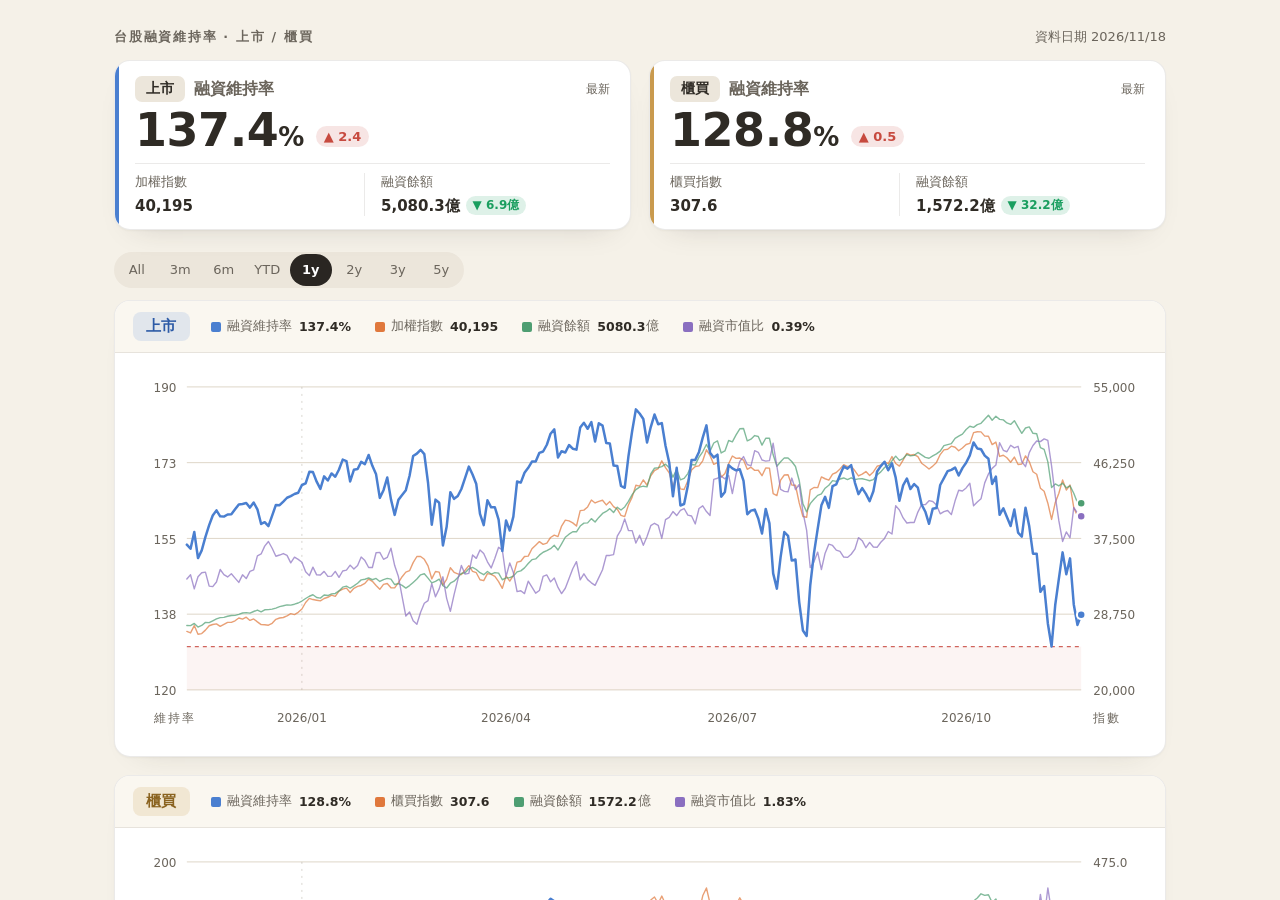
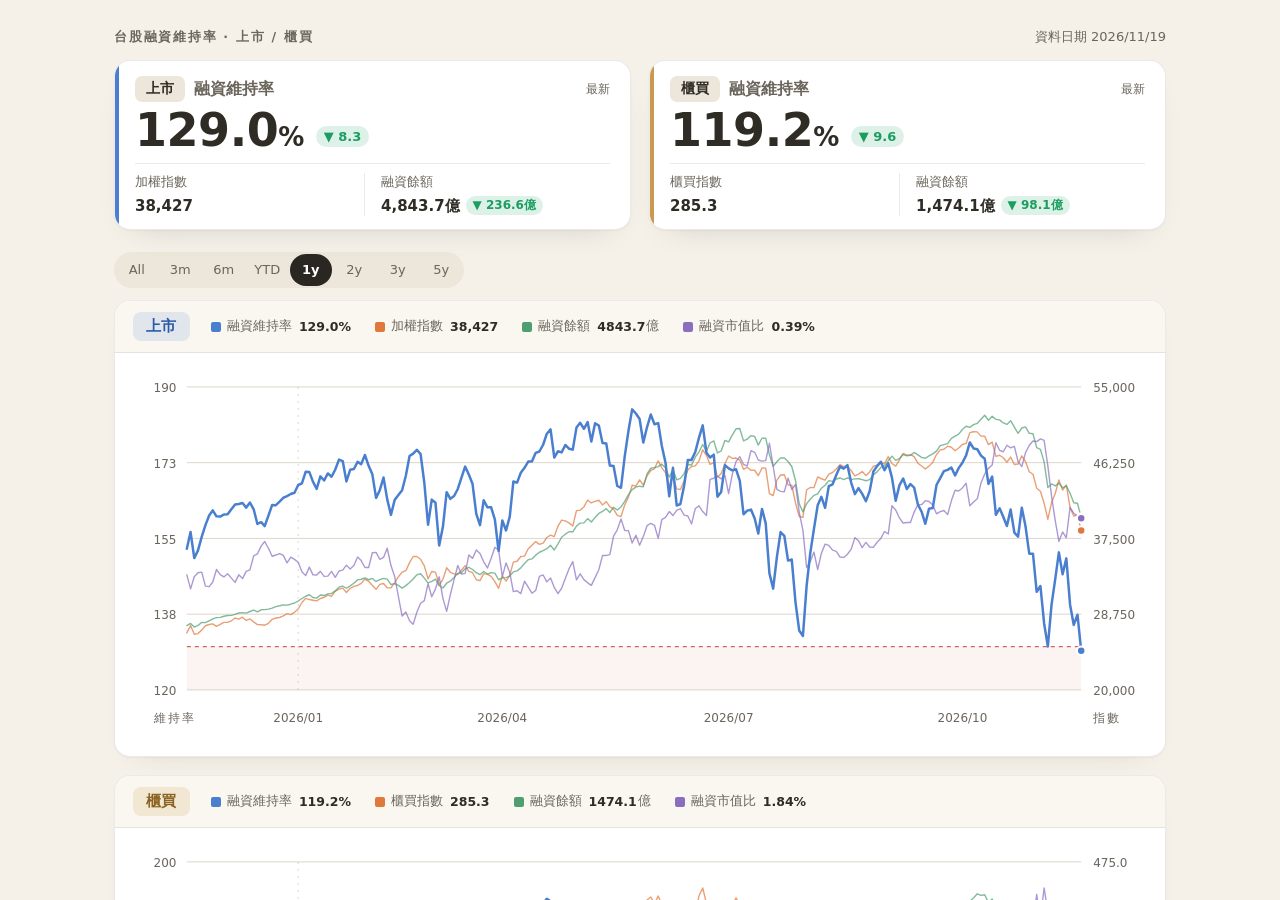
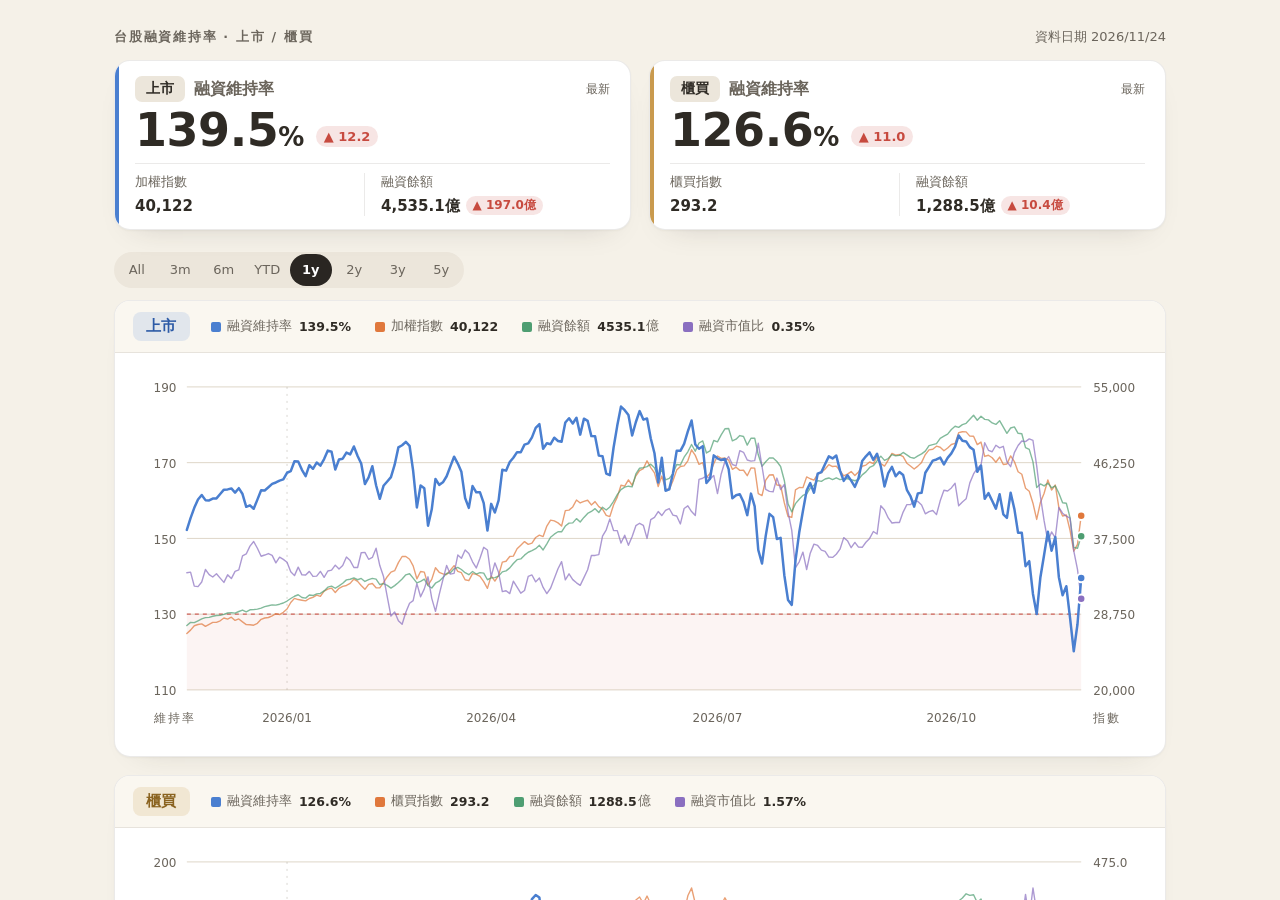
